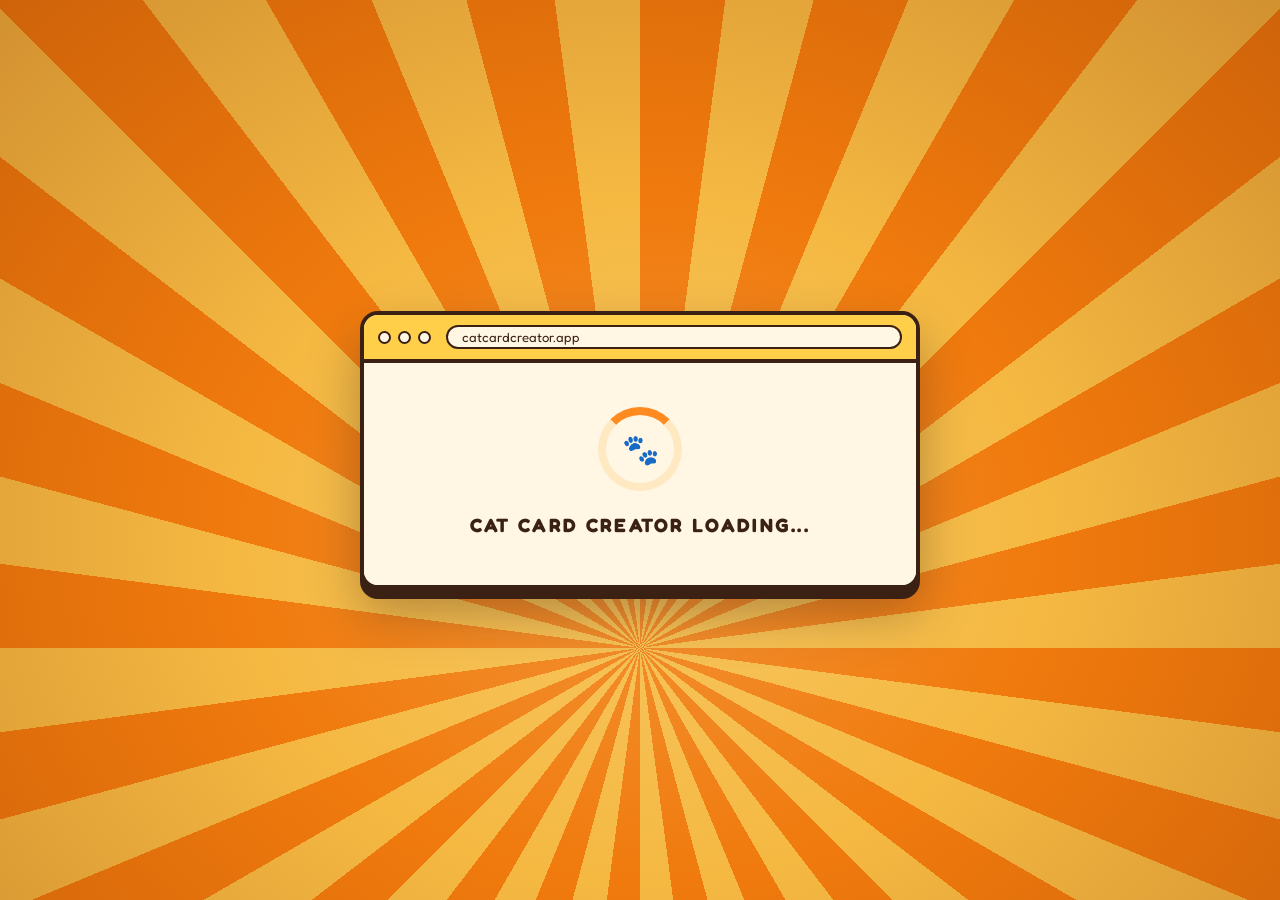
==== index.html @ cd263204 "Add files via upload" ====
<!DOCTYPE html>
<html lang="en">
<head>
<meta charset="utf-8">
<meta name="viewport" content="width=device-width, initial-scale=1, viewport-fit=cover">
<title>Free Cat Card Creator – Make Custom Greeting Cards Online</title>
<meta name="description" content="Create a cute custom greeting card online with cat-themed designs. Choose a card, write a heartfelt message with the smart writing helper, add a photo, and download your finished card." />
<meta name="keywords" content="cat card creator, free greeting card maker, custom greeting cards, online card maker, birthday card maker, thank you cards, friendship cards, printable greeting cards, personalized cards" />
<meta name="robots" content="index,follow,max-image-preview:large" />
<meta property="og:type" content="website" />
<meta property="og:title" content="Free Cat Card Creator – Make Custom Greeting Cards Online" />
<meta property="og:description" content="Design a cat-themed greeting card for birthdays, thank-yous, friendship, love, congratulations and more. Personalize your message and download your card." />
<meta name="twitter:card" content="summary" />
<script type="application/ld+json">{
  "@context":"https://schema.org",
  "@type":"WebApplication",
  "name":"Cat Card Creator",
  "applicationCategory":"DesignApplication",
  "operatingSystem":"Any",
  "description":"A browser-based greeting card maker for creating personalized cat-themed cards with custom messages, optional photos, lettering styles and downloadable designs.",
  "offers":{"@type":"Offer","price":"0","priceCurrency":"USD"},
  "featureList":["Cat-themed greeting card templates","Smart message suggestions","Personalized greeting messages","Optional photo upload","Custom lettering styles","Downloadable greeting cards"]
}</script>
<link rel="preconnect" href="https://fonts.googleapis.com">
<link rel="preconnect" href="https://fonts.gstatic.com" crossorigin>
<link href="https://fonts.googleapis.com/css2?family=Caveat:wght@500;700&family=Fredoka:wght@400;500;600;700&family=Playfair+Display:ital,wght@1,500;1,600&display=swap" rel="stylesheet">
<style>
:root{
  --ink:#3a2113; --ink-soft:#7a5438;
  --panel:#fff6e3; --panel-2:#ffe9c2; --edge:#3a2113;
  --accent:#ff8a1f; --accent-2:#ffcf4a; --good:#2f9e6b;
  --ray1:#f07a0d; --ray2:#f5b942;
  --shadow:rgba(58,33,19,.35);
  box-sizing:border-box;
  padding-top:env(safe-area-inset-top,0px);
  padding-bottom:env(safe-area-inset-bottom,0px);
}
@media (prefers-color-scheme: dark){
  :root:not([data-theme="light"]){
    --ink:#fff1dc; --ink-soft:#e8c9a0;
    --panel:#2d1b11; --panel-2:#3d2619; --edge:#ffcf4a;
    --ray1:#c4600a; --ray2:#d8962b; --shadow:rgba(0,0,0,.5);
  }
}
:root[data-theme="dark"]{
  --ink:#fff1dc; --ink-soft:#e8c9a0;
  --panel:#2d1b11; --panel-2:#3d2619; --edge:#ffcf4a;
  --ray1:#c4600a; --ray2:#d8962b; --shadow:rgba(0,0,0,.5);
}
html{scroll-padding-top:env(safe-area-inset-top,0px)}
*,*::before,*::after{box-sizing:border-box}
html,body{height:100%;margin:0}
body{
  background:var(--ray1); color:var(--ink);
  font-family:"Fredoka",system-ui,-apple-system,"Segoe UI",Roboto,sans-serif;
  overflow:hidden; -webkit-tap-highlight-color:transparent;
}
body::before{
  content:""; position:fixed; inset:0 0 auto; height:env(safe-area-inset-top,0px); z-index:30;
  background:var(--ray1);
}
button,input,textarea{font:inherit;color:inherit}
#app{position:relative;height:100%;overflow:hidden;isolation:isolate}

/* ---------- Sunburst backdrop ---------- */
.sun{
  position:absolute; z-index:-2; width:260vmax; height:260vmax; left:50%; top:72%;
  margin:-130vmax 0 0 -130vmax;
  background:repeating-conic-gradient(from 0deg at 50% 50%, var(--ray1) 0 7.5deg, var(--ray2) 7.5deg 15deg);
  animation:spin 140s linear infinite;
}
.vignette{
  position:absolute; inset:0; z-index:-1; pointer-events:none;
  background:radial-gradient(ellipse at 50% 60%, rgba(255,240,200,.22) 0%, rgba(255,240,200,0) 45%, rgba(120,40,0,.28) 100%);
}
@keyframes spin{to{transform:rotate(360deg)}}

/* ---------- Header + steps ---------- */
.top{
  position:absolute; z-index:10; left:0; right:0; top:0;
  display:flex; align-items:center; justify-content:space-between; gap:12px;
  padding:12px clamp(12px,3vw,32px);
  pointer-events:none; transition:opacity .4s, transform .4s;
}
.top.hide{opacity:0; transform:translateY(-12px)}
.brand{
  display:flex; align-items:center; gap:8px; font-weight:700; letter-spacing:.06em; text-transform:uppercase;
  font-size:clamp(.78rem,2.4vw,1rem); background:var(--panel); border:3px solid var(--edge);
  padding:6px 12px; border-radius:999px; box-shadow:0 4px 0 var(--edge);
}
.steps{display:flex; gap:6px; align-items:center; list-style:none; margin:0; padding:6px 10px;
  background:var(--panel); border:3px solid var(--edge); border-radius:999px; box-shadow:0 4px 0 var(--edge)}
.steps li{display:flex; align-items:center; gap:6px; font-size:.78rem; font-weight:600; color:var(--ink-soft)}
.steps li .dot{width:14px;height:14px;border-radius:50%;border:2.5px solid var(--edge);background:transparent;transition:.3s}
.steps li .lbl{display:none}
.steps li.done .dot{background:var(--good)}
.steps li.on{color:var(--ink)}
.steps li.on .dot{background:var(--accent);transform:scale(1.25)}
.steps li.on .lbl{display:inline}
@media (min-width:640px){ .steps li .lbl{display:inline} .steps{gap:14px;padding:6px 16px} }

/* SEO description remains available to assistive technology and search crawlers without affecting the full-screen editor layout. */
.sr-seo{position:absolute!important;width:1px;height:1px;padding:0;margin:-1px;overflow:hidden;clip:rect(0,0,0,0);white-space:normal;border:0}
/* ---------- Screens ---------- */
.screen{position:absolute; inset:0; display:none}
.screen.active{display:block; animation:screenIn .35s ease both}
@keyframes screenIn{from{opacity:0}to{opacity:1}}

/* ---------- Buttons ---------- */
.btn{
  appearance:none; cursor:pointer; border:3px solid var(--edge); border-radius:16px;
  background:var(--accent-2); color:#3a2113; font-weight:700; letter-spacing:.07em; text-transform:uppercase;
  font-size:clamp(.95rem,3.4vw,1.15rem); padding:.7em 1.5em; min-height:48px;
  box-shadow:0 6px 0 var(--edge); transition:transform .12s ease, box-shadow .12s ease, filter .2s;
  display:inline-flex; align-items:center; justify-content:center; gap:.5em; text-decoration:none;
}
.btn:hover{transform:translateY(-2px); box-shadow:0 8px 0 var(--edge); filter:brightness(1.05)}
.btn:active{transform:translateY(4px); box-shadow:0 2px 0 var(--edge)}
.btn:focus-visible,.tile:focus-visible,.chip:focus-visible,.link:focus-visible{outline:4px solid #1b78d8; outline-offset:3px}
.btn.primary{background:var(--accent)}
.btn.good{background:#7bd8a4}
.btn.ghost{background:var(--panel); color:var(--ink)}
.btn[disabled]{opacity:.55; cursor:not-allowed; transform:none; box-shadow:0 4px 0 var(--edge)}
.btn.big{font-size:clamp(1.05rem,4vw,1.4rem); padding:.75em 1.8em}
.link{background:none;border:0;cursor:pointer;text-decoration:underline;text-underline-offset:3px;font-weight:600;color:var(--ink-soft);padding:6px}
.sr{position:absolute;width:1px;height:1px;overflow:hidden;clip:rect(0 0 0 0);white-space:nowrap}

/* ---------- Screen 1: loading ---------- */
#s1{display:none; place-items:center; padding:20px}
#s1.active{display:grid}
.browser{
  width:min(560px,100%); background:var(--panel); border:4px solid var(--edge); border-radius:18px;
  box-shadow:0 10px 0 var(--edge), 0 24px 50px var(--shadow); overflow:hidden;
  animation:pop .6s cubic-bezier(.22,1.3,.36,1) both;
}
.browser .bar{display:flex; align-items:center; gap:7px; padding:10px 14px; background:var(--accent-2); border-bottom:4px solid var(--edge)}
.browser .bar i{width:13px;height:13px;border-radius:50%;border:2.5px solid var(--edge);background:var(--panel)}
.browser .bar .url{margin-left:8px; flex:1; background:var(--panel); border:2.5px solid var(--edge); border-radius:999px; padding:2px 14px; font-size:.82rem; color:#3a2113; white-space:nowrap; overflow:hidden; text-overflow:ellipsis}
.browser .viewport{padding:44px 20px 48px; display:grid; justify-items:center; gap:22px; background:var(--panel)}
.spinner{width:84px;height:84px;border-radius:50%;border:8px solid var(--panel-2);border-top-color:var(--accent);animation:spin .9s linear infinite;position:relative}
.spin-wrap{position:relative;width:84px;height:84px;display:grid;place-items:center}
.spin-wrap .spinner{position:absolute;inset:0}
.spin-wrap .paw{font-size:30px;animation:bob 1s ease-in-out infinite}
@keyframes bob{50%{transform:translateY(-4px)}}
.loadtxt{margin:0;font-weight:700;letter-spacing:.12em;text-align:center;font-size:clamp(.9rem,3.6vw,1.2rem)}
@keyframes pop{from{opacity:0;transform:scale(.88) translateY(20px)}to{opacity:1;transform:none}}

/* ---------- Cat (rises from the bottom on every screen) ---------- */
.cat-anchor{position:absolute; left:0; right:0; top:0; bottom:0; display:flex; justify-content:center; align-items:flex-end; pointer-events:none}
.cat{
  position:relative; aspect-ratio:540/824; height:min(92%, 148vw); flex:none;
  animation:slideUp 1s cubic-bezier(.2,1.25,.35,1) both; will-change:transform;
  filter:drop-shadow(0 14px 18px rgba(80,25,0,.35));
}
.cat-img{display:block;width:100%;height:100%;user-select:none;-webkit-user-drag:none}
@keyframes slideUp{
  0%{transform:translateY(108%)}
  58%{transform:translateY(-3.5%)}
  78%{transform:translateY(1.4%)}
  100%{transform:translateY(0)}
}
.board{position:absolute; left:0; top:0; transform-origin:0 0; pointer-events:none}
.face{
  width:400px; height:200px; display:grid; grid-template-columns:minmax(0,1fr); grid-template-rows:minmax(0,1fr); place-items:center; text-align:center; padding:12px 16px;
  color:#2b1d14; font-weight:700; font-size:30px; line-height:1.12; pointer-events:auto; overflow:hidden;
}
.face .q{display:block; animation:pop .5s .5s cubic-bezier(.22,1.3,.36,1) both}
.face .sub{display:block; font-size:19px; font-weight:500; margin-top:8px; color:#6a4a32}
.face .bbtn{
  pointer-events:auto; cursor:pointer; border:4px solid #3a2113; border-radius:18px; background:var(--accent); color:#3a2113;
  font-weight:700; font-size:34px; letter-spacing:.06em; padding:14px 30px; text-transform:uppercase;
  box-shadow:0 7px 0 #3a2113; transition:transform .12s, box-shadow .12s; animation:pulse 1.8s 1.2s ease-in-out infinite;
}
.face .bbtn:hover{transform:translateY(-2px)}
.face .bbtn:active{transform:translateY(5px); box-shadow:0 2px 0 #3a2113}
@keyframes pulse{50%{transform:scale(1.05)}}
.face .photo{max-width:100%; max-height:176px; border:7px solid #fff; border-bottom-width:20px; border-radius:4px; box-shadow:0 5px 12px rgba(0,0,0,.3); transform:rotate(-2deg); animation:pop .5s cubic-bezier(.22,1.3,.36,1) both; background:#fff}
.face .final{width:100%; height:100%; object-fit:contain; border-radius:4px; box-shadow:0 4px 12px rgba(0,0,0,.35); cursor:zoom-in; animation:pop .6s .35s cubic-bezier(.22,1.3,.36,1) both}

/* dock (button bar that sits over the lower part of the cat) */
.dock{
  position:absolute; left:0; right:0; bottom:calc(14px + env(safe-area-inset-bottom,0px)); z-index:5;
  display:flex; flex-direction:column; align-items:center; gap:10px; padding:0 14px;
  animation:dockIn .6s .55s cubic-bezier(.22,1.2,.36,1) both;
}
.dock .row{display:flex; flex-wrap:wrap; gap:12px; justify-content:center}
.dock .hint{background:var(--panel); border:3px solid var(--edge); border-radius:999px; padding:4px 14px; font-weight:500; font-size:.9rem; box-shadow:0 3px 0 var(--edge); margin:0}
@keyframes dockIn{from{opacity:0; transform:translateY(40px)}to{opacity:1; transform:none}}

/* ---------- Panels (gallery / message) ---------- */
.layout{
  position:absolute; inset:0; display:grid; gap:clamp(8px,2vw,28px);
  grid-template-columns:minmax(0,1fr) minmax(0,min(38vw,460px)); grid-template-rows:minmax(0,1fr);
  padding:clamp(64px,9vh,84px) clamp(12px,3vw,40px) 0;
}
.panel{
  align-self:start; max-height:100%; overflow:auto; min-height:0;
  background:var(--panel); border:4px solid var(--edge); border-radius:22px; box-shadow:0 8px 0 var(--edge), 0 20px 40px var(--shadow);
  padding:clamp(14px,2.4vw,26px); margin-bottom:clamp(14px,3vh,34px);
  animation:panelIn .6s cubic-bezier(.22,1.2,.36,1) both;
}
@keyframes panelIn{from{opacity:0; transform:translateY(24px) scale(.98)}to{opacity:1; transform:none}}
.panel h2{margin:0 0 4px; font-size:clamp(1.2rem,3.6vw,1.8rem); letter-spacing:.05em; text-transform:uppercase}
.panel p.lead{margin:0 0 14px; color:var(--ink-soft)}
.cat-col{position:relative; min-height:0; overflow:hidden}
.cat-col .cat{height:min(96%, 140%)}

.tabs{display:flex; gap:8px; margin:0 0 14px; flex-wrap:wrap}
.chip{
  appearance:none; cursor:pointer; border:3px solid var(--edge); background:var(--panel); border-radius:999px;
  padding:5px 14px; font-weight:600; font-size:.95rem; transition:.15s; color:var(--ink)
}
.chip:hover{background:var(--panel-2)}
.chip[aria-pressed="true"],.chip[aria-checked="true"]{background:var(--accent-2); color:#3a2113; box-shadow:0 3px 0 var(--edge)}
.grid{display:grid; grid-template-columns:repeat(auto-fill,minmax(clamp(112px,18vw,170px),1fr)); gap:14px; align-items:start}
.tile{
  position:relative; appearance:none; cursor:pointer; border:3px solid var(--edge); border-radius:14px; background:#fff8ec;
  height:auto; min-height:96px; max-height:280px; aspect-ratio:var(--tile-ratio, 1.55); padding:8px; display:grid; place-items:center; overflow:visible;
  transition:transform .18s cubic-bezier(.22,1.4,.36,1), box-shadow .18s; box-shadow:0 4px 0 var(--edge);
  animation:tileIn .45s backwards;
}
.tile img{display:block; width:100%; height:100%; max-width:100%; max-height:100%; object-fit:contain; pointer-events:none; border-radius:4px; min-height:0}
.tile:hover{transform:translateY(-4px) rotate(-1deg); box-shadow:0 8px 0 var(--edge)}
.tile:active,.tile.picked{transform:scale(.95); box-shadow:0 1px 0 var(--edge)}
.tile .num{position:absolute; left:6px; top:6px; background:var(--accent-2); color:#3a2113; border:2px solid var(--edge); border-radius:999px; font-size:.7rem; font-weight:700; padding:0 7px}
@keyframes tileIn{from{opacity:0; transform:translateY(10px) scale(.96)}to{opacity:1; transform:none}}
@media (max-width:520px){.grid{grid-template-columns:repeat(2,minmax(0,1fr));gap:12px}.tile{max-height:250px;padding:6px}.tile .num{z-index:2}}


.msg-grid{display:grid; grid-template-columns:minmax(0,1fr) minmax(0,1fr); gap:clamp(12px,2vw,24px); align-items:start}
.preview{display:grid; gap:6px; justify-items:center; background:var(--panel-2); border:3px dashed var(--edge); border-radius:16px; padding:12px; min-width:0}
.preview canvas{max-width:100%; max-height:min(52svh,520px); width:auto; height:auto; border-radius:6px; box-shadow:0 6px 16px var(--shadow); background:#fff8ec}
.form label.title{display:block; font-weight:700; letter-spacing:.08em; text-transform:uppercase; margin-bottom:8px; font-size:1.05rem}
textarea{
  width:100%; min-height:clamp(110px,22svh,190px); resize:vertical; border:3px solid var(--edge); border-radius:14px; padding:12px 14px;
  background:#fffdf7; color:#3a2113; font-size:1.1rem; line-height:1.35; outline:none; transition:box-shadow .15s;
}
textarea:focus{box-shadow:0 0 0 4px var(--accent-2)}
textarea.shake{animation:shake .4s}
@keyframes shake{20%,60%{transform:translateX(-7px)}40%,80%{transform:translateX(7px)}}
.form .meta{display:flex; justify-content:space-between; align-items:center; margin:6px 2px 12px; color:var(--ink-soft); font-size:.88rem}
.fonts{display:flex; gap:8px; flex-wrap:wrap; margin-bottom:16px}
.fonts .chip{font-size:1rem}
.form .actions{display:flex; gap:10px; flex-wrap:wrap; align-items:center}

@media (max-width:860px){
  .layout{grid-template-columns:minmax(0,1fr); grid-template-rows:minmax(0,1fr) auto; padding-top:62px}
  .cat-col{height:clamp(120px,24svh,210px)}
  .cat-col .cat-anchor{align-items:flex-start; inset:0}
  .cat-col .cat{height:auto; width:min(62vw,300px)}
  .panel{margin-bottom:6px; align-self:stretch}
  .msg-grid{grid-template-columns:minmax(0,1fr)}
  .preview canvas{max-height:22svh}
  textarea{min-height:84px}
  .form .actions{position:sticky; bottom:-2px; background:var(--panel); padding:8px 0 2px; z-index:2}
  .panel h2{font-size:1.2rem}
}

/* ---------- Screen 6: generating ---------- */
#s6{display:none; place-items:center; padding:70px 16px 24px}
#s6.active{display:grid}
.work{display:grid; justify-items:center; gap:16px; width:min(520px,100%); max-height:100%}
.fire-frame{
  width:100%; max-height:min(60svh,560px); aspect-ratio:854/1000; border:5px solid var(--edge); border-radius:24px; overflow:hidden; background:#1c1d22;
  box-shadow:0 10px 0 var(--edge), 0 24px 50px var(--shadow); position:relative;
}
.fire-frame img{width:100%;height:100%;object-fit:cover;display:block; animation:slideUp 1.1s cubic-bezier(.2,1.25,.35,1) both, flick 1.2s 1.2s ease-in-out infinite}
.fire-frame::after{content:""; position:absolute; inset:0; pointer-events:none; background:radial-gradient(ellipse at 70% 30%, rgba(255,140,0,.28), transparent 60%); mix-blend-mode:screen; animation:glow 1.1s ease-in-out infinite alternate}
@keyframes flick{50%{filter:brightness(1.08) saturate(1.1)}}
@keyframes glow{from{opacity:.4}to{opacity:1}}
.fire-frame{animation:none}
.working{background:var(--panel); border:4px solid var(--edge); border-radius:18px; padding:12px 18px; box-shadow:0 6px 0 var(--edge); text-align:center; width:100%}
.working b{display:block; letter-spacing:.06em; font-size:clamp(1rem,4vw,1.25rem)}
.working .bar{height:14px; border:3px solid var(--edge); border-radius:999px; margin-top:10px; overflow:hidden; background:var(--panel-2)}
.working .bar i{display:block; height:100%; width:0; background:repeating-linear-gradient(45deg,var(--accent) 0 10px,var(--accent-2) 10px 20px)}

/* ---------- Lightbox, toast, confetti ---------- */
#lightbox{position:fixed; inset:0; z-index:50; display:none; place-items:center; background:rgba(30,12,0,.82); padding:20px; cursor:zoom-out}
#lightbox.open{display:grid; animation:screenIn .25s both}
#lightbox img{max-width:min(94vw,1100px); max-height:86svh; border-radius:8px; box-shadow:0 20px 60px rgba(0,0,0,.6); background:#fff8ec}
#lightbox .x{position:absolute; top:calc(14px + env(safe-area-inset-top,0px)); right:16px}
#toast{
  position:fixed; left:50%; bottom:calc(88px + env(safe-area-inset-bottom,0px)); transform:translate(-50%,20px); z-index:60; opacity:0; pointer-events:none;
  background:var(--panel); border:3px solid var(--edge); border-radius:14px; padding:10px 16px; font-weight:600; box-shadow:0 5px 0 var(--edge); transition:.3s; max-width:90vw; text-align:center
}
#toast.show{opacity:1; transform:translate(-50%,0)}
.confetti{position:fixed; top:-20px; width:10px; height:16px; z-index:40; pointer-events:none; border-radius:2px; animation:fall linear forwards}
@keyframes fall{to{transform:translate3d(var(--dx),110vh,0) rotate(var(--rot)); opacity:.9}}

@media (prefers-reduced-motion: reduce){
  .sun{animation:none}
  .cat,.dock,.panel,.tile,.fire-frame img,.face .q,.face .bbtn,.face .final,.face .photo{animation-duration:.01s!important; animation-delay:0s!important; animation-iteration-count:1!important}
  .confetti{display:none}
}
</style>
</head>
<body>
<noscript><main style="max-width:850px;margin:24px auto;padding:24px;font-family:Arial,sans-serif;line-height:1.6;color:#382416;background:#fff8ec;border-radius:16px"><h1>Free Cat Card Creator – Make Custom Greeting Cards Online</h1><p>Create personalized cat-themed greeting cards for birthdays, thank-you notes, friendship, love, anniversaries, congratulations, apologies, get-well wishes and everyday surprises. Choose a design, write your message, optionally add a photo, and download your finished card.</p><h2>How to use the Cat Card Creator</h2><ol><li>Choose a wide or tall card design.</li><li>Write your own message or use the smart writing helper for ideas.</li><li>Choose a lettering style and optionally add a photo.</li><li>Preview your design and download the finished card.</li></ol><p>This browser-based greeting card maker is useful for sharing digital greetings, printing a personal card, or making a thoughtful message for friends and family.</p><p>Please enable JavaScript to use the card editor.</p></main></noscript>
<div id="app">
  <div class="sun" aria-hidden="true"></div><div class="vignette" aria-hidden="true"></div>

  <header class="top hide" id="top">
    <div class="brand"><span aria-hidden="true">🐾</span> Cat Card Creator</div>
    <ol class="steps" id="steps" aria-label="Progress">
      <li><span class="dot"></span><span class="lbl">Card</span></li>
      <li><span class="dot"></span><span class="lbl">Message</span></li>
      <li><span class="dot"></span><span class="lbl">Photo</span></li>
      <li><span class="dot"></span><span class="lbl">Create</span></li>
      <li><span class="dot"></span><span class="lbl">Done</span></li>
    </ol>
  </header>

  <div class="sr-seo" aria-label="About Cat Card Creator"><h1>Free Cat Card Creator: Personalized Cat-Themed Greeting Cards</h1><p>Make custom greeting cards online for birthdays, thank-you notes, friendship, love, anniversaries, congratulations, get-well wishes, apologies and just-because moments. Choose wide or tall card designs, personalize the message with smart writing suggestions, select a lettering style, optionally add a photo, preview your card and download it.</p><h2>What can you use this card maker for?</h2><p>Create digital greetings for friends and family, printable keepsake cards, cute birthday wishes, thoughtful thank-you cards, romantic notes, celebration cards and personalized messages for special occasions.</p></div>
  <!-- 1 · loading -->
  <section class="screen" id="s1" aria-live="polite">
    <div class="browser">
      <div class="bar"><i></i><i></i><i></i><span class="url">catcardcreator.app</span></div>
      <div class="viewport">
        <div class="spin-wrap"><div class="spinner"></div><span class="paw" aria-hidden="true">🐾</span></div>
        <p class="loadtxt">CAT CARD CREATOR LOADING...</p>
      </div>
    </div>
  </section>

  <!-- 2 · start -->
  <section class="screen" id="s2">
    <div class="cat-anchor"><div class="cat" data-cat>
      <img class="cat-img" alt="An orange cat holding up a blank sign" draggable="false">
      <div class="board"><div class="face"><button class="bbtn" id="btnSelect" type="button">Select Card</button></div></div>
    </div></div>
  </section>

  <!-- 3 · gallery -->
  <section class="screen" id="s3">
    <div class="layout">
      <div class="panel">
        <h2>Pick your card</h2>
        <p class="lead">Tap any design to choose it.</p>
        <div class="tabs" role="group" aria-label="Filter cards">
          <button class="chip" type="button" data-f="all" aria-pressed="true">All</button>
          <button class="chip" type="button" data-f="wide" aria-pressed="false">Wide</button>
          <button class="chip" type="button" data-f="tall" aria-pressed="false">Tall</button>
        </div>
        <div class="grid" id="grid"></div>
      </div>
      <div class="cat-col"><div class="cat-anchor"><div class="cat" data-cat>
        <img class="cat-img" alt="" draggable="false">
        <div class="board"><div class="face"><span class="q">Pick one!</span></div></div>
      </div></div></div>
    </div>
  </section>

  <!-- 4 · message -->
  <section class="screen" id="s4">
    <div class="layout">
      <div class="panel">
        <div class="msg-grid">
          <div class="preview">
            <canvas id="prev" width="10" height="10" aria-label="Card preview"></canvas>
            <button class="link" id="changeCard" type="button">← Change card</button>
          </div>
          <div class="form">
            <label class="title" for="msg">WRITE YOUR MESSAGE</label>
            <textarea id="msg" maxlength="280" placeholder="Dear friend, thank you for being purr-fect…"></textarea>
            <div class="meta"><span id="hintMsg">Your card updates as you type.</span><span id="count">0/280</span></div>
            <div class="fonts" role="radiogroup" aria-label="Lettering style">
              <button class="chip" type="button" role="radio" data-font="hand" aria-checked="true">Handwritten</button>
              <button class="chip" type="button" role="radio" data-font="serif" aria-checked="false">Elegant</button>
              <button class="chip" type="button" role="radio" data-font="fun" aria-checked="false">Playful</button>
            </div>
            <div class="actions"><button class="btn primary" id="toPhoto" type="button">Enter</button></div>
          </div>
        </div>
      </div>
      <div class="cat-col"><div class="cat-anchor"><div class="cat" data-cat>
        <img class="cat-img" alt="" draggable="false">
        <div class="board"><div class="face"><span class="q">Say something sweet!</span></div></div>
      </div></div></div>
    </div>
  </section>

  <!-- 5 · memorable image -->
  <section class="screen" id="s5">
    <div class="cat-anchor"><div class="cat" data-cat>
      <img class="cat-img" alt="An orange cat holding up a sign" draggable="false">
      <div class="board"><div class="face" id="face5"></div></div>
    </div></div>
    <div class="dock"><p class="hint" id="hint5" hidden></p><div class="row" id="dock5"></div></div>
  </section>

  <!-- 6 · generating -->
  <section class="screen" id="s6">
    <div class="work">
      <div class="fire-frame"><img id="fireImg" alt="A cool cat with sunglasses typing at a computer while flames roar behind the screen"></div>
      <div class="working" role="status"><b id="workTxt">Finalizing Cat Card Design...</b><div class="bar"><i id="workBar"></i></div></div>
    </div>
  </section>

  <!-- 7 · final -->
  <section class="screen" id="s7">
    <div class="cat-anchor"><div class="cat" data-cat>
      <img class="cat-img" alt="An orange cat holding up your finished card" draggable="false">
      <div class="board"><div class="face" id="face7"></div></div>
    </div></div>
    <div class="dock"><p class="hint">Tap the card to see it bigger</p><div class="row">
      <button class="btn primary big" id="btnDownload" type="button">Download Card</button>
      <button class="btn ghost big" id="btnAgain" type="button">Create Another Card</button>
    </div></div>
  </section>
</div>

<div id="lightbox" role="dialog" aria-label="Card preview" aria-modal="true"><button class="btn x" type="button">Close</button><img alt="Your finished card"></div>
<div id="toast" role="status"></div>

<script>
const ASSETS={"cat": "[data-uri]", "fire": "[data-uri]"};
const TEMPLATES=[{"w":692,"h":418,"safe":[0.354,0.208,0.333,0.479],"ink":"#3b2a2a","mime":"image/webp","alpha":true,"data":"UklGRmyJAABXRUJQVlA4WAoAAAAQAAAAswIAoQEAQUxQSCVcAAABFAVt2zAJf9j7QxARE2DOqVOWdUSqOwB2SJW+agVUoqIWNgGDQA9RBcfkFYFks+jqgWaWDGeiPe+hkPSNDzsfpeHjDC5oAVdUIvGGjiIctDO/xA22jBkqtWyArEqDhlKLKbhMdBs2/[base64]//3H/4XDWAEiQwENps5OHAMft9DwhJKoipABpWExB6ej3zBv2hCWgIGv+8h4G9GSlS6dU1NjXtCQ2NTc5WWxh+O76eJoWNe4FV4miENf4SQPS0jHgJeadY1NTc3rdOB17rK1nNHrVL84fcpzlU+9bSMTEgX48KOEklSnFuQm4h/v2+F09qqlvea1+lUEgqsp1KsH1z+9eqH3wehrK/TKLOTZKUFYkzQm0JSrjK3vNIqS5ItwDyem2Jp/W1rpUZCoVk+XLr615c/ePh9SS7d59Aqn06nC61yQtCvq9q9Wa2vLJTkVGcTHj+rMvS0pLDn9nCp9ei51jIae8gF5aaS4hx5IrW4pCAJE/BAoUteeVZCy5OpbFsu6esj8K4WOKuHESx7xWlt9aEmFfGQu0apSpOlZUpow66f5wr4FyZy60qlhFguxsVKpTjz85NUt4F3LRTh4LxR6w2hQa+mwbd4bN2+ZeTD7Zoch5J6VFlXpi6vqVMK+BcmlzUUUqRyg5IklY6cwsOr1NJ6/nzoXVTiE0lUksbW4RwIDc52aJ/Q3+Mhd039UpLUnTysV8jUQl6pyYI9BZSk8nClNH7prvzSy/d8v2ur/m9SApeVl+abDg5P+pjQ4BvvBnvEoHveQy0U7CkgSUNvrymeAldqQSFe1fZZx4qs5TXK0sP3fO8dqtZK6fQEQlZ7sqvFPR38DhoCE91WGoMnD8HQd8kuocClXlhQd3zVX12xSq/amPn1mpp1ze81l6WQRJohfX5+19jkjbuhJ/IYb1cToRTbvrUS7OEX+m91qOMFB9Hi+s8GKswVJY6DC6+eVRZ6tU4DMnmJ8oz8WhcTDAS/Yxl8/UbqEULVFOPfjBEwjxFGEBgP7oIYAgPfOvXxOQ6lwKDYe9W1xaguCG3o17Peq9RADDi4JN/e6boDlrCB322XYJhk7RvLqZiOw1Lp1DS//ACeLE/GYwjcGzBQUJZF2E3srgnn9iyZfr/Cpxhi6F0YdKW3doxMMlzP74KTHWBWtaWEjuGzhGp/L8C8EMrXX1dRGDs1oLS+TIrHCKBMgyGA0WVCwqPSjZ6p4SpphrW/2WcfGtWotcrQu+Dzxt4zzvKKddapJwGpZ4sqhm9M6nrv/r27PCVe9fq+wgxWlkFCffSzU1YaiwlASezuqUETRQq5AnzF0CaTvkHzfPrZ6w8rPLl+8NcPrClkHIbj0FJv4Ds+AzNoCu2HWv5GLN+YUHd87Z/osefJ1epcYxrOehJduPf3Y3nxJBEXRwC++mgGcNAz7tAbC/YUCAdKR0683uljhqxZUt3dJ5V+RF8g/I1YgkyWx76Uzwpk45jNjI9J7O77Ae/IsfLH54vTEjCW3CChbv/7tKvOrFclJan0utxELIppGfP1Tt+DydAbhQM4V0AZBhj/[base64]/r88UwVtFEEoD+4X6O2bAAO1KUEoz9HVHbIsK7jqx9B+SuDvWiCF2MVuX+zayNKzZ3LoSmozZgIm1tS4mdK9iJkc67SaTvXNkcnoSnDhSaV7tyHTgzujoncDtsxtMejWnBBOWvGp3WQo1Y2ls1BdqCNBdCYeZQ2DQNP+piw/3HGBiTfWh98o1ZhmBS1kRa0ZJeDKVGLMZ8TFRXudk8DvohXtw0B36paETp8OaMl/7zrDX7/eDy7970NluTSEx9ql8959/7TDNWBob/4U69EZoV4IDik/22irS7v9dq+UxyVNPSVLLu1nyfEZJ8WRY4Clmv8UPn/p+hvEH4a/AjHeXp0q1jrO3g8hX8oG0No2zj8p+fdU10L1NQUQ4UKZBBrqVUvm7C6gZgO89NkhMrH3p3HFrinix6kfWjT0THO8yPzl2/9bzEoqHGD4/aQBg3h7P3Xs9wPJNvCMdVvY0CJ6y/tLdu8O1eRKSQ40BFilIOQzHRSpHDgnOZehWKgIc5Dir1gR4TgA40W8FpOYAoEaRaWbDtm6Xl/1pfHKzjordhEa1aavHz+c3hbKDGzchI/Si3+Ng/zhSc8A58lHLL6o04jiMWICoMcBptT4imLiwBNkTymVKManumAxChCOKLtlVIplHiNNhrQkLFoC5BMw0m4K+hcc4+KW2j4ZsKXicWOM4g6IpBJrVNa+TxOr1tKW933OH308MdunxcFww0I+T4ixcEqba/s+/uPSOdj6dqTSl4TCBvd3Zt19FzDDD0Dz8UUVFVe16OUEZ+30I4YhU73tDr3jCUK54FKcyjBlyo0xmlBGamGbWpIzPAEvMNHV+3qElH4mTVKCbff/NktqOMR+Udub5ws/+lVg+rrs8BZF6xoj4vPZbzPRIXXH1q5WqRAxkntf3jPu+7dWRM6ojSL1cmaYs/vFLq3LFpBRO5vvdjhSCLtm9aU3J7u3PKtNy83PTlTlicU6uONPENLMkZeJ9liBVP31z+KJNgoEDaBx+xtJZjJiRpCtGptpHmO8EHwITPQ6jWkLCL2hr94T/jmfIdaVdS0J45mFvAJDLCLafRNBfBCPp3OWVh05sM278+VZjasLCLFMXjE7x9pSniKSGKoPu1Za9m0wOW9YP1qsoMteWXWiSObAkZeIPuchbVTBJtfPKdTDFJDbkAIpNs+xHIBcvo0qMzQBC0X7aGxQIOHfT32FDcBe4tLzHG/Az96f/aKRgel4Qvu0hFDqcVuYIiIXDFuSuqnu15eR7pbLcZWq5xlj9WpOHQU/R9Ro6WZZMq4rXFhcWKCW5m1fxxccTOXbA5oAkZUQbDtiU+2qv7ZyYGgZTAr4yfBfjZrHEHCWklwRJGmgPnJ+BpCuhbLkUbgY3jLSKDyCOpfAjtcaDJBpSKSrV4fbDXEsIhU6SamneKscFwk9gGJlh21yyvFCnpglSkm16x+m6cR0VSQl4h9/RxhNxeLxipWGVOitpYUldLsmPVo8nZSQCqh18XCwsRl9G5qm9bcQ32Qluq0hmQ/DZpmjLX+AZm9+oNqppHME51I3c6dOTXJd/IejFrV/5v5uBgQ1xnEJibHjloPe0w2RynPbCKQESuvaXNdhrTl3cnSkS4FeAERDpj+fk0KL4+fEUGa/+6ZvuqfsBNpGU4PRIbZ5ERCtkWbnPrKp5an5hwzKS164wcEEnIYBxc13SV3uI0Q5DcPuCDeKfBaXbG20rsOTSo07n0dJkDMU5+AYMbIAtyM4WE1h4OmAxgpRYe4Sb54s41koo8tHM//[base64]/HiI5PwDpbojgLMQIaAtNKjnU2z8wMOj5hguRgtC1h1zXXX+69PlHBzQhKKTTEjBNTDMCEFMPgxscoLqFzjk9AtLOE9+MvKPPTFMa61wgCy/0ClJ38pCaiDIWoooztxlXNY2haSgEMJKW0yKpvtKgNKbhqGwOkVNbaeTIHBKqpmZNgmmQmTFAOSOcv9p77jbnMc0MrVr65r4fzDf2+9B093jPeo0YE2AxjuNERt2Hl8bvTfnuB3km4Zn7/qkxl/NIlWph4R6d3JCG6zcLo9DjryImLihNxzGCDG+g6Jxs1iwDhlMrnN/+x9aCAkfJzh43QO0LvoJQHzqpI6OLhWh9CHUN7i0saSifcwWFY3FiTdWe6iJ7e8daRWgEy+asllLKpvMXDmhI1gNKf/7PtsfNwgMfNLH3Og+WO797k+XEQXUqlLhjzbiJMAGoxIkysVhprvuj67LX5+dPYvmPMw2WpWqTvLC+gN+IKmxYJkpBbl3gb5OzVxFPL9NLRRK1rrBQry8s4DvoLNtqFARrXiG1aGCsp3xRrt1YMwxp+xB8BSap3K+nooq4HeL0CkD/ZCgHEITSrlppRiKleefSddeQe2LsNxWpBCybM9FtlUgsJ2/+ZX0KzgJAWUHXyk3wzAyvCgT5XD+O23aUpEKJO/aMm1aMhX1nTs6x5YqSswwv1+7pHuCYZTnpbrtPbNtak//UYjmda88heW1Jl9QppWXdcBbhvqt6omQuiRHUQo3RoK88dHL//g8/bGncw29obD689wW9FE1YErlb7duHh3dXyGiVeccodPQIv4LS7w+tiJp0P56yPnRGw7cWCIsNp12zSuuUqbbh6cB9JpR4nfjNaikOyeYw4x1akbSi5/OTFppFaofUO7/1vP270CYROfgGLNkp/8xFJwGyCkoi7DuzXPlSsVT+rK5Iv9aysq7/Co9bR/Cb/[base64]/3tKPI9tqmjTvU8SQpsbRfaLdIpLYRXyAyX0M44rONx0e8AdalnkFnu4XGwoNFy2UkQct/[base64]/rXixbm2pyry93fOfbCsDE2caGsvkmfKSrWs3qeIJPCF9UXoCX84cMGK5lFG0KlaJSJDq5rOtz5eWLRaRhFDHK0XnLq96/7NPrlyC+foI+Za+20GhgQW5RRlPn9+hUqRlLMAESTlBTAkI8xUzdUFHCstigyUuTnlq73X/dL85v9V59FM/yvzFfNI+ynCgE6aGHZo19aP3Acr2G8/Q0OCA83hLiHGAcdUuzdt7PZxlzt0R+j11+RnyRCx8TFOGzCDLKNaXP2e37dxhc5RVNjacRc/o4O0zP3oy87GULKVFLwN/XjzNVGBKw/mhhUWKvV8EUE4Uk0S+vEYlwmKUmO57lkUKczoOs+iHOaAsfFSK9ej59vUQ8RWjV5/+Gjp6bFSEcVYb9Bt/VJNDCHAfsnX07lcRENqBi/kKW5CTnyOEPBsuSq04M+n9vMewpMF9/R9sRNV/3PwHJ8VqsnPFEssQg5IaGMbnDemUBJSs4zzwuU7/4/hvHn3BYE7Dw8foJwL2cZlqZ/fxbY6q2ipFamamY4RBptcaMuMl2nV1y+RiaJ8Y75HSkUMtrr+GgN+9UbNq3dsvaGPQS4wu2V2ppQmoRCqSAprrwxr0agk1D8cxJCMEMbnwYH1EJ89Rt/VtMtRsaFxKCoEf+/purw5iXANoB2bEhmI6cJl9l12GC4MVHp84W79DU3B80h8MD9/l6zdLigYZHlfeIAPhc6MEAt/[base64]/FZlJLl1iGfCxXC4G7WWWY5dbVUQMmu4qoWFdCKFtB92TPiaswTfp7u+q31ulRaX+cFKihXhYZ2RALtCU8fw5Q2J4iidY2FyD4JYQh6fYRxjk9oCIbxmM5mdMmvDL7yX1fVMB7wcr8/OLusJnyQiG2MCBzE5UD37Pi6vaPjRK0hIwgZDjMBNq8O7VwcbGvZZygxn+cQPjHfkZK0sc+8PlqMTEubmyksbmy362f3etNrO6rVoaF3PUsMCioBhtAUpXgKi1AJyn3mtfDAOdLSRO0orFebZONt1K1i56+JQhIdeeS2HhsSeU/2YiACW942iYm4sZKhLByN52J3zvsWnDe4HhItMgE7jxzo72zhYPIwRZF/wRoh1qlpTVl0qIsJ54spyNd4iE2MSD/skzdetLSyyajW4/[base64]/x4S+usWMx7V1Uf/C1HaqEXAeMzsF4cDHhUlgbKQwQfwJbMjzehPxkqPYY3guJ3K0vNZ4ZvRsIMRcGAzHxCcsvhquPg1C1fu5yorxDgBUMJg+/9nKLPh6WdAj8raPmSc1re4xhoh1wsezxjORMdM8ocu4PdfqKVQW5NBkXM9Rm4mmGdGlJXS4hPJv4d0i+3csE2A+6mdzp6YttJSmFzS/k0TiUTOJSPI7RVqARB2XMSzK13AjAeZoqGk9U17Ll0IJMOCyDZGHb69by/aGvHBMHFk4DEpSKHx603fJNDUO8QyxHj/+vWwt+2LJOQkFJlPvul1SSwoPb5WGSnenCUhmJL+Q8/PzXX8/L0m6qLVFLgKJULjbJyroSGpEgm3l+qBncKak///HuCoXx9MfHAGWEMnzIxflAqNsBDg9lgFa944ZTFP6rDXJSvrOfnaQf8A4fUBE8oeDNtWmFJ7zBGApBb5cmbLEaDOQpAt4eK40hW0Lp700ybVOTSgR9D2bQHE9p9nK9hzPth9O651csJOalbPSwApSeMSsK11Y1vFGmeSYd5yKbAmvg+Zm+6870hq09ZZnSp/vvjXdbaZx+/mIvIhnGlqVhuSGYk03OqSB8xzxtSSYV9Vf87P+S+/w1ExA5DnWafYSJdU/[base64]/FFN+3gsXe/3bDWpxKx5Lg6t1qq2YFaRYfgxfsyQmYSTqILxwvd2AuE67lF68qO0am3Tvg0qvVVl2H3h+nUeaJzQv2ht2kIZnVJ26BALY6wEISgXycc6WKPdbX/pF5t2NV1mANPhmv3D7XnxkCUfbW3WFBJS0sYLWzt9QZeAJqZYSPNZWew7RcoNg5EgotNH/3OMAjO0MkkE/YRhAiCZl7AMs903jSkZiSJjP1yQg67jteKVchHntRlPyi0o2dbcvO6/SqSK1MLjE3XT6oqXlJKUoraNRQChHiHPs/CYLF2aIyaw2D1jj3a35+XXV6ms/VN+r3tw6PLkSJ3ZYDA5esbGetZrkpEsCY9Lz/GlaVxyt8ygWQrfuBGSNqJsBEaCpE6PPtuwu4EOwPBmRAR6rcBDMYPFGnsukM+BCswpPLR33briQs5rMy6z796y7jlDVrZca3yGW/JVLgG1XJGpcvzrqkKeI1xmr693KOULMDIANkEQilG+4t1X3ix5asVB990A+KMH7ngGBwbABQsSHVzE81QO3Ni/ZmOIXM0BRQpDGs6qS4nUnzsPVBqB4ugLzumA1+wDWhEWtgyT7gud372ptKFQUVE/Cgomm6ds3P/[base64]/8VJMaqSwmSzu3ME2HgAz647ckOeM0cOaAiw1cCVU5pvW35Bl96QUnFmwengBYysUJVLBdR8fNDQzwFVA3Iadj4p4V5G0+D9HP4p+03noEuh4k/Z6yKTln33rrILalVj5U+BqyAC6D7j50v8NSaG5g4/dLLo37hzjwWXUrTTgB657eu2jxJgnnw3ujWEUcEt8uU07woXLGarFirJ+OBGbRolUmSqmGft6dKnWPKUdAiNp5sU/WeahP0BeyAs0owrXzuwQFeQ7/Teb7FaK7vqNeTIUqHdPXHhBV2N3NnFFLKze/xu4OfCgmIHmWIxRfi3PG6Ou3FWz0MixAErxfbUdPWohVh4Yg56YrmZwaKtA5l5vaB21NXWjepFDJ1oXE9C0/2oOu6CzrwoWJ+BNRfws0QOz39v+99O/bZlYsdmx3P2Z8r35/KjoBoktG9YsCAnKtAKTd/OQFB+L9QKjIOKUxgu9aXn/H6Jt0hbDLCkcNu1qhnbJj/LiG1dSeaX2uz0lBfINW/Pnypo0qnlhvqmrs/vvXtvXtTEO/d/cB9Bhr8wRlVwHPtpufPA8frX6vdttm04oVVpr3dBnXDDbwiigFOC0YCS0XQ212WjEPlhbGokCWXhCQdOXlwmb1YCHkzAtTWcr9gMXEAiFjSPHFZfOa2lmptqsqxak1pVWtv/wAsTIDoF51ZRWfe0SFnV8Pbu6urDfIl+m1lT6ghSUJKQhgxHOIkmmnFV9DFwi5ERkbSkUJA5TIiiR0Mx7mIylwXTY/UmTgllrhNHNA60R7aECimJillTZFBlgLWQ0Jbg64vrt3235+xywckAf0fPQ3lRo3CuMZUmhUvyq1dpy/[base64]/UV9SVLhM+YQskQx9VMJjmU9aGqqLNpy+fv2OPyhwUuSyy1lbXLUj/[base64]/[base64]/CO6xgo4P9AH8hlC4/FnRx+t+LHDq2h7AfZhuZWu6V28wpZBi0iaYjR4XYg7KUTZzYYVXSKoerHzfWlPwAU58SolkwjcsOQRUPF04qVKprACanQ27T/6DSagRIX9ieWzVftd4Yw+yhAVYYeeKh0TJ97w/zf7TSPBaf6qyzLJHKz7FGJ0WaUq4qty63FSqncrK3Y23BmIhDmUve/b8vONKvLmg78j7aX5BQWRhqEFn3OjM2iNANC1XzYKpOJSbCNwGnDY5wpCdxoMaUY+u4hhxEkF9Bn+iqmf7QWpeowH20GmOKMJIIua6qVi5JkTxh/UltSoMxQqzMrwkN+BCZOb91Su0KmLt3d8lLtv9UsxlmfMWDWJgJNf+FvXavLC8QU2EYwlLioDMbifSennN87+cXwfQJ529oz2b+KPg2dPfhxDpmkVksVm/eV0nEYkaQsLNns0BjKM0Uwkpn/ZqfX5q2prFAbbWvLy36x7/k0/BG0IgKxYtZiw+4911arJZ2grcIsCgJucmhtCWzmcIT4qhwqEgSVrFyyd6c9LCAezFCV6XFK1XyoTKbUaZLiHsHTjHJpTq6yuqaQJmnADBngi1n7zZYsieIpwzKLXr1q1dZNFTIcrY5AVM+u2pyDzFoFn/fMRq0Y1jwnjMSKGbJ1WZRa58Yfw0VWLeHB22c3deS+YQG2lekife8njZnzVRuUJHSJxgkyWV9XZ1xIwphmfvjojavtKxZnqYqfykgSP/G44glZAhYDRo+QuetzSXjWLkFY6GetkMQJ9VHMUHECQCmKUuscIRj8lF1LeMALGRwRFmBRJM43939Wv1i09PUKGkOSwniSas2u0lSZSbOG/ZrFopu8IlWqt1fZS5RiAsNwuAiIqF2sZoplmbWJjIB0UiAfJQgbDS4qt7O+8tYSDvFUBgX43Rsep1Uvuf5+PC9eWb9ZzkKBjovPa3rXKpeJORQYs+kmp6gn1299cas61lj/Ahm+ANt9YAng0wxCzabgoOILAlyxg5CeINHEB6d0IDzMDEFvt1XzQvvNaYA/V6rSWLTiY4mqqkPvlqUQfPLgQd/VvWq5fPVb261bipOAgF+0VyxJg2V/pvAGPkR0xsd2BhCpPxKA8RDRE1Sedv9fX30tlB/[base64]/9ZnpBAkl+XweyVJsSCFkoFGXRuiaxFALMVZlGtbprUJkKPz9Z+xKs8AHiOYYcAgSgjxhIIiW5OUapksAUNmjNmyREnpL178weIUMzvO6v7/2iWP/0GdbbuHmewya/OsA/eQPPsjhOrQX89tyYgFlDiIVrAGLFUIKM9YLIZ5eM0vMnnA+jykdz6nQQI0WzNDxfPnSdTKZJzNWAoCwxca16+QcigLDH4z0Pi0XKN5vGiQYTwtnZ37LzPennJIUINQvnG4WpWIxQDDyYVT7IhbdvpYMnXH8kQ4TqRudFXGya/NXHJwEc67IDPWrs3c5vwm6PfUqmnl7lo5zpEixWm9bQUtrWAjAPk928o3bt5Tmmpw+h7cvTEZKv7iAVKtCYgZCzZvXloW5YaTC6dYEOYBZ+FYeRHFaYlC2ArDDD5w22FFMBcH/zF6okIqtY0woJyHnVmqV17gVoNAyF98RSnJ2zbqZ6F+lC97/uSfd2flhfj3gwEwh1RrguWdAKF66vNTq6V4FO9M2FkS5uFnQ/lWqIyyxT9qGBjvVmZvPiCH6iMDGAI32raZJLBNdfc/f2WxlI/l8YTqzX1qecVuN8NixUK1xdbzgTUlq/F6gN0iMxaqBkwDYCZ+E7UPDFR/D57MgHY6mPOWZVGnUZ4oVtlOhz1pXt55vICvC+DFf/NMT7N2CSSkF7j5i0yRsrZEivMooy6FNjQOfBNELnrvW4rWvPNi3mLr6dtBjlQoghtGjxk4oRKtRqXokjD4cjuzKxAyHJHxo91uRhDcsECcE7zp2+ca294tzXSAUeBa/WKCLtlVyvXAHzfkKmiZZddf0UIH3qp+bt0vqkoMez6bYjEIiKWsWBakLEqZis5RUvFmJYl8wsys4Po1cbHC2Mn7rOP62SERZPim95ebyiryfuzxQ1qu80hK2/SuRcqOI8PTi1dtVMpXOT5iYPhb5zajbsuPVLKyo390ewMcVzg29Bbbd4nOPSo3PyvBZ+DI9fUbWYw3Yn9LerI07LeIhBEs1mFcYFMgiOZZdmRnPmM5PhlEjoskwNxQQqMKRefhOJ4gL2oooOWlgwCgEs3UkhS9ZTFFq42gkAh2yUM2MgJ60Y/aib5an4zjFHiL4LMIAyXHW9KEEPBpQTOjgEMJ0PXOqBsU0An02PnGTpbJf/has4dhOS6eySvfV6tSLtWt3bXOUJCblpGIiwoalotExgEGpdfNF8sBmy5GwIXxsBWgQbKSa6N8gkue3ayi0xIBJmamZjnekiAEcU24awDqteoAvd0bfXnTa/XHh4G+0P7O1alZUMnP6HFh1moy1T9QOuob32pvbX/zhdINuZRIvbWEhoqNZLGgDi2yW1Q0xC4uNY+V8MU6idJFPylVGdNEIIkwY7Msp7tjkUBcDFI9cAEKnq0mjTzf1lhterrsX2SPPtnwnwwL8t61o2ZPWQolzllaUGh4rn6dYe2uUrnaWLU1F1W/xV4NDIyERywFwhGQkAB0U476CUavqlsuT8ChJMJMzrJwQyJYZkG2KY7aGqDFzd+ObZJTtFqTMv8x45qsf64IMaayp1eutOfFUyKRiIqXG+WZFS/+rPrt/1H32jIKtVOUrbotOA0ZB8EqM/GYSALJAHHe5qN1Ulsi5XyLiuPANMl53UbykYJsMx6QxSoKRmm8osKsyNJs3GzdwHVo+/0+UB0dzWKFJHQmPZn85Kr//jPn8KGDhYiliiymhFMEquKJ3YisIhZt+hyp62id/ERJ8kYgNEuDn/6xNUbBcdyj8AS5sSv8SfPyd96wOQvS4vab320yGy273t79Wm3j6T+hOm+4bAbrqt9rdzS/rKOlJT+rG/r6So8OsQgUNdm+UKoyQiqeONU7cGnTR2nJ0TvhQiDI/6uvvOOnNYpMRTa7sNKM6o1uf9jqFf7+y7smc6BKIjyTXvfgwJDn5n/e8EAWV/JVbP+Fa/jz3m0KefVG+9A0OOABoIrWChpNBQecodMsDPUOrAmVFBKLbrtooMutcv3e2w69fFAbmX/g9HFmCUUJaRJTvy9sHc/Acl8AIdowDJXZEAiEI0Ya+D9TY8N9h0toetXP6j6a8myUxrFD4f66HSNT/qAgCaC9WmX2Aix67U9SIwgE5fqWPY/dvtjqGjvFSzzH73Y8RuBQIbn89a0BGc9Cl563XBScCTzNTf0ddqOaxqmCvbs+nvLUpOLsoD89AqVDhYDxTutGh4KI6gmMQFCtu3bKlQ2MnUIQatw7gXbMu5grYG1PD0pODTXyXQc0iAwcsxshW83mxWv+rRmwkltpihUM/[base64]/NClqCRq1mkxjGklrbZ2hF37o5A03qTucmxYkOvLIE8ITLt2twAa7ZJytpid9qLYkuDfLZzeWlStVq7a++kJe0ZtXpv1B+PoGETNgEATzidTsgcQIZfMF54d1GVE7qas0KJPxOFISejF8tduulZCsBe5hVuZT94CA19VV/hhFpRvScGTJ9EXbZoF6qPB+1NdeLyrSbdpu31xbd9xzN4jeqSFbVBDj17OsQ4xg4gaYWKU3RG9lOTG67N1mU1YiBnubocGyiIKsvgOJKgwhCZx5QgrHWC/7gYnTtVYZgTj5A+bMLSyKGuCDO3n97bpXLPbaHe8PeSaZIIv+Nii/hLDm/HjzR2EDq8X7RFSbSEOq3zj08g41VDgLSSNKI9HCw4ySPPJ5zIg9Iz0B2jFautYabVE6js2j4qVq/ZkwR1YW3hU/df2p5eSQh/VPDyqUmwg4yiCYv3TvKxcZgUQRY4HFy2rrvpMvwiUSYyRIP/AE3Y8fHJOuMnMaAX8bpGYS4rQEgobWOR8N6hztpvk7XwDCHKcScoijDGInK3i9/i+MIMLvaiImWBYuLWs797Y2HtJMm5hBA1RYmBSyVrerN76BMkVCaNZ5DyjA32DWSEgcJ6TWdufgQ19KxFkRlszHuxGOMoidrPDg4U/9ApTi02GhsVhRe+zjv33BAMwBpqRaqKZ9GDAxG0dUHQ/1toRqf9+As71coaDBa+nq7nFoXZQ8/J8eRjjKIHYy/Zmr4dva4B/dlk/jscNU65YWYMG9TlfZ+tsWFfEIXBqo4Q6e5f42cE5Wr5bKDLLQXCqqFXd2AsG7KEcZxE6m7xPADH8/IDPHkMpRqnSVh062NDa2dA+d0pHwCMPw334fD05yJCeLJ6SJaYWiYjby5CaaAhCOlBGc7MwTsRVbGgOqJAJq0FJQUGj61/2FJLwYiR2Nh3AkonudjJdqzBt6Zi9Ptl2hIBDDFOMCRanGCjc9sFlvP1/fWIAUlG/MjsZOIeaozQfJhgX2zlaeHLtCId48yAhUlCpUbd2kZ18poeNihd58smCPIABs/IZrYs316IGNa2LDAs9GgHNX8TBQCzLLBhlBmMnGYaHtjLpfvamE638R20CNbUtIz+BmDAt4YeOaWLDAsx24+MreZcD8RyHJb9+hBSUlqtbWqR+3tjariBgByGJjzt1FMoM8nw/PI6ttQ7Mg+Ev967p/tvzGO+3Uz1/22u6PEc5UIRS+xcWR8xflmRw9fzuvI2Ondbatt9vyRHqiVEBBh2hpGH63xLixcXQMSKgfOPSpXzh9MKRYpTdv7BqZHGcRVmfROlvm83oFGQc0nczmIPiPq+fsa63bRobtEhLyx4NAVLxp54r5GmDQwiTDAFm2WAesNaH5+6l/WYjHScBoVvfwuetM1v1X+k3UOJoM5ODdG+N/fDpt/TBk0II/lgBUIxN/GFK7kKumKjIzEO6x2d1j8nj5c698fAHeFw74Lx/oPmVZ2+NlYf0lYguEYyGVwaDXyHWlsgQglD7LG3z9P1xibDupg/eF1C5Xue7fNhwfD0C3+vtTF2LHJjBpjcPORrZafyBuyZOVFsqAhUezPnAa4iUldbmiQ6684UmkjWf7mk31bgbWceS+cjSGjEjdhWmuRAh37WqwhHRpHrDwaFYHiPZxqMbkCGeyWiT/0Shstd7pGntDKY3DohJcbNgSIaw1GQPMvQSoDCEZv8gOLDya5UHgRotZSlEiav6ZP0aggPyORwWkF0nkySSt1huA3704aBe2DU/dDzCsiRASYRNLhOoNJpWiqtNne6O7ni7oUmi+cWHY2jDkCMNxUMWp/vNNhxe0oVFHwd7XcF0f7uSsahWeZlLlA0fabNwIc97M5gauJCcwh92S4RuivI6xqbGPmqlDUyXgvhWrjNV7quBXbPaTUxJI/[base64]/tfxKzdh0gXUhsUAqTRSe+STv/S22UwGY9WhU8f+nUd1MecOZrynN237uM9EgayWeP/1xItpy5HeC6Ght7v99K93WTeE0L9zE8CM2NPyW0/qSEys1BTMHFyQd6+j0WxrO3++7aXaVzZmpdV4/[base64]/MHJxFIySxKF/yr3/7LiPgSrm8sDPRCvnObvxV9BXoEwD345fmaXvFIsp7ZtYUGQ0t94yUt936+zes95gslgCQR5ajYjodxQ9oW49b8/dNKewU2PpcXEsjt6ibeD9Vs0TNXMawDU/j9TAjt4ijthIki8GZd+lD0Dd75Wyfvh2b/TLAGMUVLWqJALMUHHiY+XdY7eiv3gSQc2WSQLE58WOU59figHFk6DmIaWR7Dvu/r98dmp91PPxslgaNEcyBCb/Z9+x1VEu38NRLYBEUuDaarVmEFFeMAlLtQDmSuaZsY4CrSOHiPIKi6DVApgzWe/[base64]/ZmZ+2B9LFgUj7NooDdkaA7+qrCk7LesZMWSmhAL5JzHGzsqlQvYRkmqfW+qKG8SkIplz3U8fNc7XlQQLIujvD2EMByLmppXxJ+mqNZagwRnEfWNcqs9WMxGmfOY/OPTIbj2/L8/oCGj/Qlb9TtHwk7mg2vPf/cScH1cjpLGY3Xvp97z+4FHQTJqm6K60cAIdcecxlTLrHvgKGCcrjx3WF2kQ/Z0LKtsKeO5s9GslxGY3zEXA6T2wH71LqKlaEWW+tJIFluLpMbN6+XFOBixNeA7A0bS6ULvE6gVTn8XaOuOmW2zwnitJUnJNRq9wpke77ns0h3AganDl0h1NZO7Indp5Rkh50EsVq2z/Rgy9gunH3nMxeyubqV906UErZ+7Pd7AHA1wasrPCCVKG+w1PZBJ1XMxQFYjCZ4sX7hoTVf/0OW7cxsPbrolACyzMTxfVt501T+3A2CwHCgtInV9XXb2T52TgXQKmFhTuetZGq65ezIFUtPSapXicVBFY1NpNiaxDZ0zUFDJpYNVKj2NULd/DmgnsPse517mo6uyz8pR+JBgKGPZnMs0WitVThk+hC38QhykP1dJftMYgjrU3goux+DNwbCfR1mjsEhw9tbXmxPFCrM3Ezhc15A5zxGsvZRTJm3OaDGVO8G5G9xwMBCM7qIdSMPAHAwEbl/3Tt9qi27wQT4pmVuRpDzb2HWh3UJH8Yyx75bHDVoybU6F8ubI0nC2GQm5cS9rPbLR/lrzZf/cCuWNmhfV1ifh6ZYSjXRhdsWf5052GQsqgYMlpCeRcZCqhbkfINZKPKfCpMNHx4UQZsg5HKHJJNo43NZ/fSi1QlstLswSMqTO3Df4cygWplw0zcGI/WNiyHPJcyamJ11//JYeBx0lJmDPJc+ZkDGOX5VxMfbx394PzgHJS6ZJEflK9+ZRN/9vTkElCI6jcZkYasEf5K/5MzM3oqV5CLzUx0O5puXY/sv+OY1zROgT62DhN1vZyJPYLo3zMy8lKfRiDPaJ9dKuE6R8nPP13IZwRD246SzYJ9Zdt4BAhWDiyhem5zpE0c9aC/vECoenjZErz6HwjjEBcG3f5zx4dJmCORSNH4k0wTx27rpdpEvMV2F45MY8twGjDDTbrF/A/R88vPBEtoHHCN1Ds81a6jaLT37IN6ARlwbb7EWwM72Y4CzSlNXjuUlgsFN1I8eapjP7R0lEErUeinwLH+LImVmgKav79HgZDFc8WQGaADhCtpjbCuMsAmmlN1uHc3bkMB8s3xFO5KwMOG5pY8NM1hFP6TNCqawzOMyAUMckzfYSKM3S/LY3TTCSRWrbr167HYiU9s1RMtRhBMniAKrOkVnOCyQf0fESbgeBYITIgOq+a7H6wQFCYszqeB280SQsd+R+Zsg0BCWr4SR1HKrGAd3IpCwcLMKFk7iS1WiSOgJV42QbumDHymhKYYQULUVCu5VUSMxJGIEmqZea+CPQyQ+4/jPXU3TlJ2R5OwAeNeB1Wt0qRlCwg6SjjxAy23TenedtyogOhRQ3+C+/8/vbrdvSIdBW44m6inT9m4dEJAM3+AZrXr/eOK/VOt/1LV3XR6KvYk6xnDL29hq4ITh5vOYDb3BGeJFjt4s5Qb9/OhbsCpPYL/XxAL97U3m/T3Cf1PjmpnvozS9wYO6iigpyNDZ4d4pQHfmqHwZWM+6YwZXFAwyPdg2bdA/y5VdgMVZQJySawrx5wWEcjyqCsp9tAAoVYgsE71z+9G4QborSogGG2zGEzg7Ix0omFn/o8sEJq4NfxiIhCYwtQt/[base64]/mPa0dB6BW4snVoziQdiJePrb11hDqVoIilcOIhDw8mnjfg6GXDhp/W2fvtToukDwtrOh3AHuBRNjoOHPkBGPgv8jyDczHbdudZq1MSM6+wh1x61+w3xd7+2ROpM61TTAwJtU/NjtZwu9FPbfiAdDLpS0hqLrQYfYJzB57vWzwNzQB4BtJx4KNikCm12VgxaY7NuWqW4+z5IlihEl530LGgt///kD2niCMvRPgxnf4NYTiMPdxvl7n4o1SiXQasNp2SceuI2GvAPjqjOpJRTs9qzZgzYHNL+W0yjqKUYAEv9eaBN063qugIigmDyxdXA6hG97gPhzVRh+GwLTDdKjQJCt5WE77CZT9Z4qjXgWZcmK370hS/WUOMZEGiJl+tO3Tj2JNvV57s433FP3fSM15X23PKN3fBDr+MxVHoenA/cHXdcvHVARs6UVQf89pzkLzq7HEBWMGF09MsbGIYQlZhrfcbqutC/Le6tt00/dXwHW8ZmrPI52E+P9wL1eHclZ4GTEdKJp8ICaDmXXY0v0JeLyhk8+ZuUCw4gklbG6oVSSrMrLrblw0kpjMyhuYSjXb5YEgZvt2000ThAYz8aWpGySx6EWDQdybJ5IqkjGcUm+rRVYtzqD4hamNDxcMxGzGT2xBqZQxZYod4SbzI+PfWqEav/5NosUn0ljq0zZQmYJm+C5pxgOJCc8ZmzMg/EAvflQxt6P1qcI++Q+/A2plWcvO9KluOIfrUnMhP0FaGKYv1yY7mm2BBNYpK3pzw6jhx8C3Oz3q4hYFydDcbS1+wq71gcpfQPsyc8ZX8O5ZfTwQ5C6Xm+fnsKxmRFJJ2X28peXuIXKMrEK8JE54fZECU+igzQMhL1mVgWD5vnx+V1f/sGYIqdFUECyUTFqFanv+4pLqAzGvoHTPenzTSLRcYRmYuHdcUO4gkyzqRm/Z4tJV7L7w4PF5Q3VRfaOC2gjqcQcgEMygX0qxL7BlD8I6wiF+HXiMDLdmCEi4XZ/FhZmVdzmwTvuswdf31Xz4609V12g7ldIY9TQrC2KGDOgt9dI6cXyFztfpFSiWKwB9YPTAj5yYWF25XiEoO/q4d1bt7/v8kJtoQ81+g8SzCYsci+xYubUYTWhH8tfqIN1N9r3OH7c6QQ+AdZA0ZPBihYWEsZkAekWMZjjjy9CLRvCLjADBweVODs3xxgb6HJouEvp0S2wv/C4r7s9kz7QVBZrUkXJ6QkYK1pYUAOec2H0ZNrIYUTjFRxURq12w/pcWcwYFTTqqPARvUG/[base64]/GpqvUAt55fQ9BUwoJkJngBw9ODdgdVbKwZvxuewrUKorTAwZyFqlzXDpqcfQWzpiKmRG5G/9o4wt6cVgjX79pEcTWwLs6O+JgvUdbJhjYYeKcPjb4G4O3+7bIoUIh+M8fy1/[base64]/ullfsxiIGBKmwoCL29iyJTROb9RkWu7GxOcinARMYLF6ZKjYYvLMBTqloKKbzYHVNNXuDqLlk8QvXwFEnAFmSW9QFQ7I7f+XKDlKCtJ7v1pMDFkQa+2MtjlFoqEjmbXurrVcuZ2f+Gh5ZbFJiv7fiy30TNQxUAFpy+9Lw0V56WWiqSSxtf6jjVV8O77/tZjdLM+7htZMptXyhonBgF74y8a1Ksy1TtwomlIiYqaChzNJ+sgmzDMTf9BAH87k0ruyYDkx2ax97//L/w3sVcdeZVZfvmKjn5aaUilpCxdKOhfMthhRYmFycCAD0MiJ/B7Hv/0CASIS3LKivYmKk8o5VWKuJpxpwl+m0lE5mpLR1mkVt132XLQjybGbFJE9PFuSKdWgBbIKMfr3pL17NlswwcuhjXG5ddMcCCwHhnPhWHYyrSnOQCiXJFBcCSWXURNDNsN4/+4NGk9thUiRg3r3lySaSX1/Xc7NWXNl2xHfQeLzTPDtGsXq3QmNJwbjNTksuGtv76878cUBU2VYQEru9ZYnq4wgpItTwoUv84C3ZIL5tUx4Vfr9eINXTgIDcN5psfrtAC/w2u6g7HXiIQCO5P9tpAE0zZhWPLih+tUKL2y6xJiuPDZ55egFAf/QSu/ZvdRGP+xoUaAev2Tl4Kp22OMOL44hEo+nFoTIPjF7PKyRdOLLYI1jcVPCa3FIoxbgdaN9EI9Pw4NNMyuMzo0dHqNXPYWaR+6rnqDDDhfGdiASgScoEtgjMlg8sRwqMYqgVPv1zsWJeGc2Y9L32+ikAgGWacM1Ojlhkw6jrou9JU/i8gZun4TJIKIGFOzt+AiUhsm8pf2dWJGCcp5W13/bROKhBOaCfj8oar/kjU7/v3znyKm53toDc8PEwrHXYklLw9vo0ll52aCESmXqlU7vqK9ECs5qYUWnPiqZ+USuL46W3GU9ae/[base64]/zeka66tVlL6q8InSnDFQWirpxQJIGwdFcGTsUcwWl3fYU8C4T+amTCtQYFMaasnFQkLpG563N5WDEFcSX8qiIzP4IsktAIkxhprq6cUoDI2VzC57hFTATQFb87cicYuaWwRWFlEGSyGdmwgWHnynG4GNRgG8eqbR5/5GJmPFTZibiW5Lcj1PXghuMncpLxKvKmiuDD4AUvrK78iIlcDHhAVBa0DYL+ycDw0mRl4SmwOrj7vgaezhaIWYGJswcu+yMZNxMMIhlFra5nQsMgz+d1UJTa6gWKiku5+74GBoe5EGtQekYqDvy7b/CzWHz+aY7q0XM2rl27a2eA6a57XzaoQ0efHo++r4ERIGyhIj/C65hf3TWZexH4xUE7rybeZgYteZDxnSRBAtG8h53y9Hj1fY1Ib18TJIn+HW9ueMWbPK+2tWc+2vpuLzCWDA1W/IeUYs05g+Cdg3A88zEQihWNGz7N5ozr+0V8Eh3MxXqn92+HVQRLjHi3gaPWHJOse3ctF25Y0XCtIRDIlerTvFgNirpMEPgQ90G52Zyjvguwow0wpFOIBI6IcVL96i5jEruOREXjNRf/dLkjN17dLuzFanDVuOQNV6YmIf/8cyyG+noDe+R7Bo6IcbF6bV0uwSHR073Uurt+fcYBqSXjGf82Y7QGqL51rjrQ/Epw5PiDABwA9mWyhyUDMDSey6yhsMEcY/GFu/PJR6JEGW3g6z9sUYgITENcDqNIB4BvmAFR5xuTtzqfWarLTURDfVwqBdqw2e/qvMwaYpbagSgpZHTsJDDx71vWZIjTxTm79GQg4QurjlrpmIGsmf/y/s62CmPTr6AoKEICygGUOgD9c9DcEy9jW8IDuMXP8IhX0YEG4ZlcJoY6BhRfPR0M00AWv6fm8VSrgEYHsAUjXp4qRb3vYEkSxqEQexr6OD8rlorjr1F1RA986oAkioRDNdKydEYGV5E1BI5D3RqAWRE2/tGXXzoNmuJ6ojNvvkRrE7qK/cyfTInxIqk2L4XgMtcc+rjhq6esNMbTybIA8aEdzo/eBzgS9UlQIx12lw65Gk4WnN3HIFt1/HZLn3+0/4QiF3aW1nQ6Bz0TEGpX6Cr2B6ecZXlQHw5gtaOT5eO0VQ1lUpxnlC988aJzuuB4Uv9oEc1s3tdbSj3d+1udCNT8KaKxXsGA/1r9Yhw6QfDMRQtskUMoAhyF7PcH+WHIumqeNRdtdU8CDiqcoBbm1fzum6BQ6ZmR9zYePLW/sbG5ha3BlVg+jm/8+QtRN7hqN+lzsNQbEdaA6Xu9pZik+nwrPIo4rJfqtzxxpVGBR7Sly/5P2z3TwZnuHAiTEyB6zviRuU/XFDxR5Pz2HkQni6MWrXz7RkAwZrGVdR9/XGc2vXj2XV7qgjAcC8OuPWFKD8jj6XnvmfHpsRNXfWOxZcZWKqLBJgEtjmCsV5AZP/taZ2tpMsZZ/plbfEO+oW2Hhr0BtgSKBTt4u/Z0HKnZ4fHzQAXDNnCuKXqnbwDQyUBw43d57gaF2rrU0PV3z86VBea39oXvUx7etr7KkO3lS8pDyW8QeMg1N0apEQ3qi0iu20pbw3Ac06tpPKLrqB/0nihaBsVUsGAueNCI3x29Rq7RpK0cYrhRwZNMEK3ZNBToHqABdoXZEO2BAy7fHY/zHZNWgMaF42/rK5s4AkmrdXm6q256qvI61pilF2Fw8Xc5ldPFgpgtX2XOoLDIro1I4EaLOYUFA1b/7OM/xvquJP2Tpch5BJ2VxVUoBeOqK4YyelDhlcvmkzBS1zkVFBI/N3rnAei/APZUIa1CVofd7wNAwxsqnh8Hkt+i3Js/8LOaH6wxSVGikcrfFbx7+U+/abBqJRRaum4EF0oWvOs+qEUwYN4A8+fn1h0TptYYbBEdBmEbd9af9QZZT/Sxjrz5sE8zWBirMbG2zj0dwtkKTAcR1gvkOp02mZi8ftvntkswNrwkN0DTGDXuCEmPGHxV4MaBtasdxoU40kEyIjflE/T7HzyYRjFgjp4Jn3tDVr4D9OggIV5BNe0mCAKLAz3i5HaAI0KOLZJ5OMx4gIZaElh2ExIYE/ZXCYzNnBfIcVprO9LReHZyokNNsJEsuUnQNPqP038X0xHTDwSC35ytfOppqwyHa9HJnfKBr36RQM99ECKQTTIB2CU/[base64]/ex4DN4gkCnOPwBQT6Klpynmr/+XfM+h0o8D/hg/47IUQ1EqfXR9qsUnxmDTqm4CbDZ3MYLjPIDOoW2+MZde8fXW/UZDlGmEhh1HVDgeOt14Hm++TurwLTIzt2eoS5TkK1MOePDxj+siM/Na/WxcAV6TGXrdEs2+wcGe7WiVCnjyA4DK/[base64]/LlTjV1OZ4ctT67Ro42phuDLcVqtNzm6P/ugNBknqJTqS9NB6MRArt/HBi7fDQLkDMsp7b/ctMv+3sgdKPrgyJlr3UVOeh1Oq422tt4ReH/TqKM4/yZYpBHhAlO3LrZVgpBY5Sr//6VGW1HRVh4j7vDbmXLvP9G5NnsNq3wcG+qXGTBKAT8cEv2Z0Lk5cXr1Qoml42K3jmQXN2CGyvON9rYW7XyJWg9jeNnNKCdUza3lmRo9MKURn8fZaHVoJDK3vV+XQeCEvOHKNEunGmGGVj2hte6/4b/j6WfrGybMkHXJE3m1Ll9EicRiSSWHzx+xAVIGO9mUq0SmqA1Eu+py5C2kCK63KWt0SzLXgAphhSHQ/dFFMAweqqipNS9a0ng9wEUjPnjOC8zBpwgCY3P+DCKEKqK1lVtzCbSh6wFiFY5zF5VSHMezIfXIZfvWpRDz+FdNFtl8ea5YLBPTpUedA04oswETGVKXHvf6XFuLl+YjfcUCnMQiXJTX8eWl9RGkegDP2HJutFUrHlVh5zTSHL8zJdKIEE3LUO9+4RMDwLnz1a1/[base64]/5Ua7WRnsw0VVzfBxUFYNH1JHDGFyWY57Utn925sBl3wRU2ZMwLddHPyD8+MSFA4BGsxni03hwr9dkdt5z15ibD9QN+h5Aoj/TfzJRcQQlibAgv8Ig/rN5HRuU7ytqmlkmwpKOEePC2lqeATqyAa/AsAehP200P1vTibjSBTXko86sV0tTyj748tt7oeF2X93xL/9SnVnWYGfvwUiBsfaitb/5qt9E8YjudDhovUiMtUDhigrn2LUvwgzLGAzH2GWcwj+nHsFljuYzLoD6+LorP6/9b33F5jO9ez5mGPeOkg09X/2lSiLOzhZHXE2/MByDXdbJjmEpRHc8ITJqBJNKpyfwqC46ZEioCIsjqIUak9losh/rv/jpP4KoIR/xJAF6pgzs8JG+A6aK1haNKFkuZX1D0HvaplFUfNhnk3Bww4IYv+YRedzJcqnmrY4W111BSApkwZs/[base64]/73349v2H+iodycJ8HjCAKfFyGe4YhlmigCX59e3ZltT1KGTalKjEUKsPQnlL/yj/s4jKDkLzUUWTfnEPCVXm9pdbonmQcPYO8TcNdDh4tv0ge5NAf6VByL49HkxTAmmIWVhpuh8NRnR9WEEF0wYKbKcIE7Wk65XG2obgeugIG9AxN5saVEzNSWLovKkBdEfV5f+srP1fEEFjkQvPvp6PgI72KrcFqlekJlrET08eNJCtW281/d8933wxXiCqNMH4R0C7k0B6pbFue5xKUAhkelj2Dc8Yn3l4czK8AmYcjfsOUyy6TEvH8y9o6f15HYAuW6w+fPRZyfRskZ25fDojJkOdVQ31v1yjqDSoxFDASuv73z9KV6Oc6XEfXQm+pFz+yqV5HIoSZWVYMs1NVubhwYJtI2c3Bo4jQcsfGOni/7TPFYGLyuq8N4vN54mMKtzGRBHS+eIf4zwGWOplO9kQLsyFyVzV6XSbpdJMYlT9e//5YqUlzLEPRPX/1Fcd2+kmSM17tSrB94DoH4RlaLMQ7X/FU3lKHJblZ54ItsVo6zpK4h6i3wZ5IADx7oCZThYDeetmA4M2cFbvlonJSoCuG4k/IW1L+566AyH61kl7LO9/XUzCbX2Hm0j1rU5SsW4ryIroaq1nNHLClP2ZQi9AkOLpD1z+ROdhPK5otfXdCTfPtW43vhyCIiTIv32ZXDIPaqvrQ8K5YgDjQ4kN4Tc5apkBC/9BFAipLZ2yZz2hFOUAYs+ZlhojELLcKklkDqwHgwt1gOfdi63/bfaAL06DT2/p/Bk+5FgE5jtJ+vQRYizb7XlUR4ojBQf3UamQnxr8LyxBeCueo5+2qMb0Dq5iCKfp/ilcTkJBpb+gkezIuHHMrNvb1OD7r55/MGNY2zX2bxdFM6juyJR6YUyu0LmNxV+y/B5ZsRz56Ob5zcOG59w9onbr6nQMI+UuqvpKbSwsz/TRjXtvKyNJxnp/zrPvBWy79aFdxMD/iigkU4sichPUAiQIuDY0Q8CK+r8WFQeBYpYLkMIL7g+L4CeQv+GPX+us44BJmxziKzVYbzE7X+8uPNBo26SIYyPfAbRVxpQJb2P7pu3WzDpuhyc8bfuXchhjriyFX3BtG4vcvVFl0SxsNzAuu7v7rVXZ4iojPYepgp++II9bsOECewd/S2vWEiIw/ewWUIiCLyLm9B+yNMWIDF7S1JQjsNGgdr4sUrwye2rMlI5tej0LCIDTZzNJY5K6/[base64]/iHrln1mwDA2MSW//0rrftq5MgHHzSnPyhmG6AZgnqdfal67tvXtwMdVUEDBfGUVCocwkfaoZ8nzOPvXS+or3/+1wXQp48wDx1S7OK4OTDR3QXBavvqliFGS9d/Qt39wMTZvSQ05Va1+0zcTztrGbp2Y8f1cvYuKc4f05PcgLWLIWgcb68Bre+6uYTfmzCLH7IeeQ55VDelvBLsdF2s/7jXj0puKHfjAvpqoP8yBdjkRF+bBj+vX7uGBLMEW4SRgh1HXJDiyssBP3MBN9GRMonIPrCga72e39GEZsSzNUtRSIyMOOIGGm60f12yCbBBJ0J3hkd6auWoEu5kcG/ecYFPzyIvrQLkuXNW4UomiU3AGJm4X9Cme8XwzFhIDg9ss2+TcXyy3Ejg4X+uAbExkWEuLvDOGAWp8bTrDjdDfEBHAu3NI4/Ciz5Db+2C6wkOwzH0KVfvv/+rbKZPBWg2UpvtUbHi2ZJjFNjVm7NiWwgsoCmAoiE9EVPhmcxdTDgc9VqxTiOcbTzLLzP7/[base64]/05YcFhw0/9FSYQ5F3O80RPhZS76WWweY+mlh36/YVjyGbhfYD21ZkLXfWvN3mYiHq1Y4alFz+0M2+xUyVXn5745iakIjEQ5N7HtZ4NWjEPRhz1irJdTbYypGNUBfgBgTqzV7N4Cei4VhH0ivRtPI50LLZ4hVEf+uyzoaOf3g8ynIGwE5x2N71ms1h4OP/Ecuj9+lJ1isLMwh0X7Jebh8+bsZhb1XAQOfYRbbU5eJohQ/3G0d27tl6c9o6c2H/ZD70dxQYfNGarLAVijEe3xD5UKiVxiPQQ2o8IUg6v4yByoamUM2AdJSYp1RlLygbGTtsLyod8fh/6dsZVq00iuYrNhTtzNdQNa79fSQ9+4wkGsz5rCt0Xj1RVPbFrQSJwkeH3H9lT5xv6xv86eOLty36WhnXkPCFwqaX1d62W798sn994gqv5i/YQxEWxBWgfpeRZls48deuFXXZzxRADsTYg3pXh83zoQwW7KM85cj2FwwYxGdKlE3nSNzC6ZEfZqizzAANFlbaVxvh1HNzvBVSw//gr8adYDYdvYoc+NFB8ZRXwJPnjMtAxgYLeszvqgCvguffxWaFaVOysclAISjBYfBOrPBxGf4/EyXnJ6pfc9/[base64]/7iVKWyDceh/jYszHDzwDn+llqMI6Y/qEqlTlP5yiXFaggt3ALUbbnLOqF0Qwla5aEI8bfwhJluY6GpqZKY3glF2IEHDats6oXuwFjNrWNJWBfpABGiHMK1zW39oQV5W54UoaYmBU9NYyG/Xvd6lmksVuZeeE2V1N18iZonYjwRS1nVwtXAc+6V62WRRreeAsrP/VJG28sIej678pZEmh4MF/e3tbWorfKfYK9aT1czS99hRHxqtpV9OxmHmEkC8XZRrptxgs4fw06Bg0vaXRdYWT1s6NglxvyMPCKsnfEuWEiTfM5blMdMFJa+t6JLQqwbBb34qi+LNatfTR70SHzDLh+59L690HPUJoV/l8vUWSeeimADIBj7Tm4qrVv7Cpbof4+XBZ5LwUExtafIAtLtrzxZgnUiYvnSAdcZq9vqCtZzmP/c5RXerbRslx6TnQLPv0QdE52+P/9h//pCWMAVlA4ICAtAAAwCQGdASq0AqIBPpVKoEylpCMtopaZAbASiWdu405UX7STwlnO6Uubw/zvIwPlhvRWkftNLRBB10vXTz8fVHzmzlq2hssjn+AYO4fEARL1APOnncrHX4f1Dv6B/Zv9/9t31B/8n/n88H7H+83uM/rZ/2/XZ9l/pBfo//9BMiHhCvbo06IsQ1Ni9wXuC9wXuC9va9PVcFbR7QiAeeMWX7StrSPr/4pQ6dOwCwBAcIeuBP7gvcFuTDe3OxI55GIQ5jUyEqXmoajYNdhjx2hPonnxZfvtUC8gj4v3lpYI9aDwhlBva0f/wSjeOdECeQDAIhm6ZSVM2tTMTfWpwA0cXNIQgKd3qOD7UrstsLwXE07JAyEfZ8SLZEWzHUNWzS0Z8b3qXAYZVsK5QtfTtXRGGq8ZPJbyIsv32mB8hx2H2pPKYv+dW4kmMlpt/o8hidGPzi+JwzvIHluFqMYQtThh45v2ZwReEELfRxahPN258b8EV5UwXy3Z1l3DdhRiVjroPsG9wlDc7GJlF9dTIqCRIgE39jAlKzq2r141xmvsYMLpTn/tTlA3qsR9vuMdW4gZ9RQnYgHm3QLpsAXmIhxVieESQEbM1XFgdA9A1XsB0Zu3Z3nN2L3Oc8iMmUxq2vVYSofitaz5cjY9MTEyiVxAi9hRbwHOuGNwOmxZ//Ghgvc0GzhRnk94PlZLg5MEzRtxm7hR21OnbWqN792yvBYHLCBCj+8QwfdYkyTggizZ2PD9SCt87lByQeeLaFE5Ahu02NvVN2eAeqWm7npIvCP34D8f6kupYwo+qdaEU2Y3PEWO9Pw/EUdPqjYYrUVTLM+CxFos81F0Xhf8yViAVKS9LqicRcJwMZkR/aWNSy2sALqnjeJ6FT8j0O0s0UyLDVSvgTTs4HGNt49qb6v3NrhkthySSZYRiaYqJ2+BHdYTcW8+DEgI573TUf0oeGR2692hcrTkUCjM35XfR1/Y2R+lacRs42NYS/eSZ4heMFchIjyGRZRO2wkqn1IovCnnjEqmHfLVw7ev3Wa9ezGPhJndSkS3DnJtXdWdlt7R98I5XmbS23R730Oik8+Sgi9qiyu6JDtGocJ6o4j4DId21KJZtKIDaqQnvqp1O/VtzOtYqI0aDzxig10J9ci2JCrzqQ3SXTc1o17zNR3FLEQoCXHexAPPGLL5x2F6XeoKNnzw3PFry5unS1MWUSLJOhVqP4ni4l2JI35lTNsiyHhEA89Fgy5BSxJdvMR8qnDJHQuidcIVS4gOhwh4RpDh4RAPPGLL99wXuC+OUYk5OjuEwaCuyGj+0422kgTgcjGcv/thXsQDzxiy/fcF7gvgmWgBbxq+HPZrUPxPF7tcOQFSKKcnkMDFuMWX77gvcF7hEi3AX6WlTxBMIHvdv3cFvOKnHPk0PrqSwph4xZfvuC9wXuC9wWXlp7BKMg0fFKwRnUvcFuLXcfnYzfYzIT2G4690+9E068eO25NvLVDl7gvcF7gvcbMt8Qot1AYaNjYvq+f8QedxTUnui0/PpLEV7D8dHZ0d2pe0Oz6RS0Pp98nEuVu1j/tipE8gVz25bXMiyHhEA88Yss+8Q3AMbgZVjGW9lIpn/jOoUVST+0vldIQkPLG9rc7R1KzjMtJjhYG1y61ktvH/OdgfBwqmx4ediAeeLfigc1aWs6Y8Pay7b73qCMYXBQNggArVG0laD4m0sKYUTJYM/fcFjaMOABdgmuIr+8TIi/NiG8P/JP3jV6SrK72FzH2z16YiBYA8xR5ZH8ZXJ2B5FeXDrpiy+2Mx+vURvHKANVcCnkZuDbDOskapR27wZn9mUrVEpmoK+/yWycE16BKZTpGMTrQcelxtQUVNUTwaMg9I/AJps81ct+XhiA5WeLASNJLRD1VeSxNImm/GZKfyrC4NPCXH6ZDqDfP/vp6unx9zwSbZ0pS3gBwqexalGRBKO+qMNE57LtIDLlpZVhYoC4XefA203mCA7opCMFiR5NhB5OspA6pI0UObZEFE1uORHFMVNrZZxeB2wT+2M7FHD3LROVYa/Dhqrl+SL01KOO+hJ3pZy+Sq5UZ5m45cTK/cLIzI0wyk/C0pydAzanHj9up2mIKd2RpPzx59tJOc/vJo20maaO4tVUSOC5to/IDqaxMwAJlC2/QLwZjWktDIjskjuwwnrsixatKWsSgUxsDCrFe2EBfjlGfnQfhrJOqimGLpeH7vB+d+wS41+ufXfUr5jTTj3OKE76n48BPa2/aeZb2MgAtehjelABBA1H7FB379q54iQMhF4we1Jfd9QN3QBfmZFStauka22/8tXNAkjruxXWufYzKgok2feksFIkHULw9/e6OsL3AZngfqGaO188WDmm01QwtT8mpAqP1sBMJ7hB2ZPDy2v/tkZ3dl85ZYwJKLjsCE8HLXdLPmcNDpsvLlpt9W7i4xcVXo69nQK7U/FiY+nwtjO+OCpaVKg3hdUQgNrKZ/X5cUoBQn5SyjqQ9/0od4HfQV7EB5RZ3af5ZPD9IfSh8+Nd2+ZcTM3Uu9WUS2cHS+mfehxRRqOnYbu0uOPhcFMoY2DyGOV2h5oEOiIcFpeyi900XLYPT5FxcVEjWOioHWJXFEzocKVFjGLLOiAdAPhEf28xJUjznhHPXLZFLCBAz/+eAZ2ldOEm4VxiMPq6GpLKaFfZuISfJVQyru+3BdnTdaMKoGv1a2WYU6T6wgu7ggHD6ZI7rZFkFskxzo2qke2bV6IKyAeeg3MwEuelFTj/iId8iKKeO3kzVnQTJDIz4Ndr6udOOkJ3PIqlTsQDz4xLOnL99wXuC9wXuC9wXx7s7lW4iAeeMWX77gvcF7gvcF7gvcF7gvaAAA/vERBfi2iKzBTeo/OOh+tchjloLwIxV7PJAAATtklurHjmxFMTfKsXHyxdQz1wQGKhFB32ANa2mnfccgP2QQkqXljd4lWKT6JQdY1g1jXsjb9LyK/bVBdm/Yxnguz6vNV/36Zn1qoMe2ydASWGqcWaxY60VKbbcTDCKilmv8QsVWYTim1OYFDH4QQ+UP7hRVLjm5ER68Z2oPrCi2Bw/vw2pyk/6horHa9VHCn+8i5HEMGp2GgBfBfP6ADqNUjLFLjBFDvoabi31O1Xx6v84YAo7dE+4PDE3V90/yIV9cP+pq3m/hIvGkDB+foCiGExCz8A7EojoIlehLct3geCr7jedpPZf44Ve/s3UMVifVSiZNP71PrnUJ5njU3CN6tf9O0CqQTDVvsfetN5/+n7Kps2jvjRyOZ7jYO//jM23govb7WkgUPkfu53P5ug8DA6uVvMxaOOOM+LkkEKjL+WzqOATfQX+U5dOgCl5AxXYCwxa5im/Jhpj7kK7fI3TA0RaVQET8HJvYoqqHcydk2DJe6Dn7C87CSVxyFP6JPMlX2dFeYImCAXuEY0t0GE65nAQv0QGdURK6/r/TUsJmAxDN+kG2JmPF4E0otadaU/qW7OP64a9+xax6BwJCA2gF2JjWrZxcd0OymCedr3XPs38bx8W/RRI22njdOhDAxAMLV7OMHC5g2333MHR4xDZcpgebz9atbBi1kjn5do5Gd/aKHzmphXlMZ1HhMH9/J/Xil2MR12BOafubqGzYXCwsByT/4kVKbXMml7WACzrrOnhl37CkTmPOvfLdeaDzQCVO1O7LZksHcfns6gPcJG0alJPfIpOoddaA6/48dp/cQksMIgVLmQ4FQLHKbZSSIJeW1UHKrALT76nsID1SsYfLeWbNwMj+rROITt7C5iFR617xliM7NaopkwQEAXOiB6njEcOMif7Yribt+G75SEBswP0fKBF/mL2/+zx5lnLH345jK8P05qvIFFuNLIojGpdUWPyVUQ8FTn7xqJBPdhMGn8/W+vggkadNUn5qxLIuNb3GhbNeWWCsNM6LvQwOBFcBcPX1TnpcGK/Tv8zw5fumhZvpMHyr9Aht70Z0PQ5qvJ94HGa92Zkz2DfOfjl1qZiyyekQtc4Mkjr0DglofH7Snb1BiNtOl/78QHpVu7/wPH6MG+VfWKWruu/LPquyCTUo8sv52lgXURN91w0E61rQB/fQpe3iIBa4aud2rH1NkdOeWcOJTfGnNyf9NrphrU+PDXThB+/0FVngyMDeTDDhRZjOh3quf/JZC6iO7AquwcBHCQN5PYWmH6UkVyXk2gYNJ0UFpKaLozSzHchB1x9zBNwimz5JkzWR8y1WF/b8Xb5+RW9KoksDaX5IURnqC/q2KGkmIOZ+t/VdXd+zLs8a4XxOdDyMcmbXgyBN/3dvaeIyTM61m7YTSC75Rzpepp0y8+L1cllbY/ChWmYZpiyoGKC1T3x5R8Opb5NiuT95+ztbxdO+mkmgytdYwl63nTg4ZNOKvooS3Cb2zlxuoOcwe42Z4syDgh46f0bxZoP6ffJ3Iqev830qD0M+YGwoMKWwrB3eCOMzYFl2E5Mdh/HcZhHqOswceQj+1A4xxNB/7U9fkujaOaC/V3XQwJvGaVWhmCks7QoTKe9PoD3qjyaacNGF8QafAUJC6QSykJF4gVXolmZFSifm32tafA4rKDMsZ958c6sh8iM8wl69fOg8IXqdKWrUL0e/NjrsC+x0+2QXEpOONrchPliytMOZ41Y/++aaFZdHKi5+hf9qpU/yrxl9l/vt6qWbzb7azm4VcmkfNf3ehNfL7mnrLRf9FZNdedag/wQ32fKsO38ldFmvj1CyBQtQDEjXSx1CDUenHxlRsPVmDhTVGtPQW4aK0cHjbafXWy0aSPc2ynV/Fu7399WO+Tj9fQyfvxaw/9as3jnObmf3MpZo0JOiuu8ohKWNUckU9e+8BFYSlkUmZ4lTX0bua9tEcXRcdEaq1zh5DqNT7ahNdV/s3j8I/17n+6qR5c8KsBG/YnmN9rqt7SAoClqaqr95d5zrNJ6gXyBfgzQXR+wL8VNRgn1sIZiAmnBUjFtpOjcr/d39s1HcfDvaL7pHFwqmvaftzNghoNGhoqRlu3BWOK9IRqRloXryAwFipeG2SSY2CqmiDAQ+UE7kASD9gMn6ea237Ck02XfjaDNMdJkcc6bjxmpe+BYA4XoakIYj3Qn50bfxi9zpiIK4SDD/LaaruxPsvBZ47QpOsUvTXIlTdDJmwsQZeJtmAkDqIDHWFiUfx5PWsAHILpNvYv1i0HVVmP1g3mgwiiytPcPT5XCaZMNzKmStqFVVW8RMHao17Zp2RIvh/[base64]/ln21MuLJcVoimt3yp2N6ZiPtOMY5jh1eyxIKtu/y4yrPxv1rZGA7X6M9/g4o7pW5T8oaVwOlkOgvwTDhKIT78rK7dxeZgEk4m/+ycw4zHTLDJ4VLchcYXNRhLiAPMY8Q3u4aCf/InreZfkIefxfQx4o8foacBeKu5aDsOF4Zl7Mw4JfeO+3AzW8Y+7Eev06woJfzgi7YlMoxj58J09BsF/uc6uU+4NIxjzb/CCTMykenwjL0AIS4DHz+x9bMdkxNsHput/4E63rHa3gcr5dChgK9eKRNan4ZO9OC372EM09Pg6+2e7DT7PkzBSVR0yH+Ijv0LayyWpT+B8ibph3OVpnpc/FiLXJRBkeNTiOs/jWDEsRlXWlaFCeqqVbd1nYtCOyRJQsMqZW5sDWI/zLzq2txko7r7Jh0RnEP/j+oOrOiP8LYy4e/0RzCv/c2uY16D11VKh8DCmRW/d6cfkfCyQIcDEZ1W/vlPfeK7LAHaLznsaA2B1+EZ/zLnWB+ETq/82DlHRUsrsyIG9Ub4xKo35+vXCxruYgAC3/llncJRmgmPjUj/FiSCuwogNx4+lqzno5R0PnKemNe8UeRTmU9zPk1xzG5rAkzVwHGnhJNnKgBniiCESxZOPTXxfTA6jVNALIFAGJMEfoOkBKfLhL5bWquwO4bZ5m+3BF7qkcnNqNq5pUtW/j+rY14Y4JnZ7tDuIhlzulISefxXOrl8E/VZFuk6d+gDjlEasc2c5PK/om7dwuc6Udd0roy9A3z0a7OfzXsDgnEmi969myHbc2SwRgcQYuilD23OEzyaeRGabvUE84nhdNaYJQ0wWN3p249A/y9kCy+JsTvAe9/DyT2hQyGtkBU7OAMsGRdjQJZEocZao9OhcEa6TI+mxHcuJq3a39+8fKuqe7rRqYYN3+4F8mtDcDSHGd8ke+lv6i8ZtszhTpe3owZJeY0RiABXXuu7OyEj/mIO1wBHZd4ewm14umswP1NiaQaYFbSI1i8GX3CtaX6qxTOxAsb/NQp8GW5ML9IqE+o2YmxbJ4R80m3+iQFybvvTSMx3vH/hYKn32dnX7d3lJ5KGjmKCGTL+zFrUGqYtbu7a8Ya528n2l/Ui9sHDF0BqP+BoV7XktioMQvac/E0o3+mYbDDyEKql7ztzcmOE/oj3vlf4A6WWuHoNEGCp9SVgdTkaDmIpXW13qbuiVIOhkIDFc3VIgBCbOg0WWDqmd5OMBRy/d1b2o/q7ZiodeyyN1kW+bT8w8p9k+i9eBVLAJXCTXzzUewdA3jlxg4wleqqK7usbyGV1KyDDJnmCLinQgFnRIQNhUgFXKTK8mhqNrfYKUxIr/xIcLfI/NWh/RJci1X7VezT8pKU1Y+FJwCkAxSzrKJFSsRkYsf2e53tCtovCg/8uiob7+nNiJKFMLxm7yfH2AggSlcNZP8DV4b3enaH/eVLJYkLS2op02xqfMA9w1YUDu9ZXiQryPWl0hA0Zuwb5UsqThB3w5vG3eoikFJbK+RE2YLnHfoSm1a5Frtav5ycabDYFk6B3RyNasxK98XObOwZEWLdRFRlMYoXNQO9rVM2+Ffh9XJe6ipRTU/gxZvzu9touM+foZvGtTVzQ16WAy8xpahkbgWdpSoGfcCnBnYcpJq1ul48Ng/w1qfb/kncef2J0htJUH75GpCI3x/YLFDArfMnw0pcs4AnKzG7PeVqBzzjcVhOKNU9G7MqKvo/tgckzbDHErQGuFOQt+isQjyXJSshAKVMkMNTQQQyfcv1PkYDplsHZ4plF9WRAtHu4zGFktnZrI2ZJ9lIu36L2DUXdqP2CurXu6XFjyJ5lktdV1POOAOMTvRZDh9zCYHqP8mmYRU4zNwdkYbKTYJdv0T43eu+ZrNl/VYmyLG3PNyk9EfuBSZ/RNEjl5d49stoEpA0YaLBlf5q988bJiwQ50SJFNDeThMvWRbeErDvQ5WL7DMPmOoO65XZJ5hNR2H2dLnFKAyPT/[base64]/Gew1fgAM0a1XGo7t7TAg4pa7goYF9hGvXBVL0tNrCY1xqNTLdvCldrOUt6OJxUj1LBOUTeWArR3Ees04sawqgWAsh4XYXaPTTrvQ2mrUVqpq0RBE5P/4k1AFjZS9yA53pd90W4ocvGaIykYHnuADWv7JMCI25zVjf/hr0e1egkn7ESn9TkKvDiA+HXf+1H1W+bslNdUuf1wrA2m2gR3tNpM4NisG6zLEfQVCCv7qhFKA/fWXL5nP+/RFqvJHFTtCsHgKjqESa0naO2qQBMlEkTQU28556A1Ta/Rbcs7BYU1K4NAMQdKHzcpdN9ld89UKz5oJ3PP/miJNKw+bghHif8kgZFYhd5w4yNAcVE7mi1khAlPbSev/+G9VjaKurt30T1OPMSfgrPukvDO04Sw8sRK5zEQOiePCvGE1+B8OiYLga/L2DLrdwLubiQOCJAdejqLNuS+hOZx20jH0zRDLAAwoANv53isz91blqEpXQcAUj6zmec/QHeIqlfTbafs/GDS6MfHg8UkSflDXcbZ58QllVM1+n6YTwJyZBc9B56H+wbpAmVu2w7Vd0hlF6NOq9nIUUhxczR28P4XeSxO0TMwsOwPe2QZRCK3h1O742dNJyyZyLEW/LHQqpJubIG0MoZPej+IFy11w/wM3mMOWh2KKwE+TlncewBPE5XJJMHca2u/AAAC1KuapVT8z6Q5mrdGNPfqXPzZxprzFJzUgM8+WbtAY1DI2mG9GHw03XbFp/WmgAAEzbIIemtXqhJn9HcAz5jR03KwPmuLB5yrnzU44UQUjUmgRFj4ABYyY11RRytHVVsvYWlF2/qVrZmS9GanMvgmeoiDoW6NyjjfwB1s1qyAZv2/j8wB0b/9AeBzbgAAAPwdzR82HCRvZNTVXFFbWIDZTu37zy6TdLkguQcDgllequSVGeEqUAzCNymljOVdB3LpTJoy0TGEAAFKbwwLEQP3kEfQpr4JA2V4SHGCu+sYoMaljO9M7cau2WZYfqpdzLJcxWvaDgioLGSgIb0cuMwjimLvQsB5Ekpbqe0c2wEz1bP/nixyS0qurypdErPsFJWiIIMJk8dqFqUkdmimGWizCh0qHIAzwho/Ol+UaZ7dyX5iMb6GsU2s6zISHnGLe5QED87F02yOO+3cjA51lXZEUjHLQn0HgwbSk3LigSr0mr9o/nouJs09rjk5l0GR6bWUiiZWiivoddCICWhJQpJMgDD8emFEQNUlBGuhgJmR8UAv1WSwGzYEGhAqlehDjFa4TwsPRgXpVeSJPh7x7g+JARxSFWZMlJi0ub7fYvx09C1uDrtl8lHr3NpWrSdEOoh8aCVLyqYIZg8PbA8EWeadI2pj9L4xXLW+7R4s1bRlo8WKc/qbU1fJ5N8bNtSbLGFwVy+Ul1ggAANYzu9eGTpQxOMltfxZqZqSeTxnY6pf/F+WumaxXMayRewBHAb/Oom9Kn2Abn5RfK+E9mxdWjbt9K0c/TZY8uzB5jiOADgiOnT9dZvTOSIETP3p2Tep/OVLrN3Zv1iqUHFY9aLpRxZ3A9MfYV5WvIBRD1jH2BLdhfoaYlLl+QETdJet1Q3DfxLzk+Ql4uBbg1H3/UMUZU+8MDigGsuV9GbjHX+bJtE6WN6wACC5troD1K8OTOqq7ZE5o5TK4DBnYI5lajnkzHb4NXlJIw34REJsog6OwoNqYjeZn8Nx1rdhcTmNC1gLnZONM0FJ+QOfl/Divukj1r/GucqEDj4gM9XoFnAjk2AEPQJW319a9dxibkQh0z2U1NFdzfq1544+XTr/i+MMCGXNB0lWTACwpF4VuNnGX8wo4z7kZiKFX6gtUuPUAwv3hUVHJBuXApQTtF43ffNiRl6cCLUSzr/cepzHjtqrv24F/HZp+c4K/7UdCZ4/3Y/[base64]/mm7ExgxrOgwtnMq7CLzCjGy/DSpmvMnCPE9D5tnTBTSfNzGsSioFkUIDeSLGBzokkmO2DhtGu/dAOwPQcRyn7teEjCpHXtzSn19LH6etuJI1uii3g9QbhRPqM4jxj7YIrCsXp2flLFQBMlut0sM2u+5TDhstvK9K/CEudQ4WNV9W2qDgHyvZA9eg9/bPMxec5jO0E6fIDI9ErI5lglfPPAI2z7lXqgtxk0L4p/w92dF/[base64]/wNn+ahakHZjfCrWymx8Hy3l+kwYOWVmicC+cI/PKiHE7QnvhRyrVXP3RR2wODhh3fm8NmEE3nkHjrD0G5o7SNVAsKv0j9rP7dUwiW9Q2w5uQn+gwzzk7u2Kk5fLjLpWotIYLSAaghG/AqEcApUbeRb87AsOrubu50uoH893RmeSoZbsLC+735ynH6UG872id6ot6zlcJ/kOgkhrvfnJ84tcXvF+9jTIw8jx+7cy7j31LKPokjuAPLQ9OlsAUWzwK+WngEkjoZRcF0vccLPuzSRqfzK2ep6xwo0zCzg9SFHGvENhh367JAUAYu4DlGyMWIfgTU7nzvb/bijW67qkq/vFQ27nMVBbc44oH8g2e/LCkru9sZFJ57MbE2SgHeVaHTfLWTPjnkZmQAPU4LjufJ42qLHGVL7F6bTX6WshJxSzE/BCrfkA2JD3CfKagYw7fzu5J2nVB5Dw/BgDHp4OQqLLgw03E7Th3M9PQ8svEag1OobrzvX+f/0AOY3VnApm5pkWVhAZkZbxeKk121KODahYR9G1GwS62NGt/x6qOhN7HRo2oxOs5634WOGPLNOrTgJmVP41codcxZgx6QCgS0lwWRyEH8ocIfXA+IRm+R3eh1NEMEzCAM3reVMSjiUTTTxsNJPBGYyP1WqZUxrCoRdJeTNH/R2JHZ/hI2gz+mhh0+PyxBMziF8ijNGay2A0TNF0y/1csBuB4PCg9kjm+gaKT5xtkyx2496Tfbn3McNS+Z5I18Iz1YAneBWsiC4q5cqCNJu6Fynxaflp+H3Wyo/[base64]/uA5iKkEQRM1GVON7he2QGnPan9ACLZx1vMv+K1wPvBOHqt4WIyj0w7kJ/TeXHs+ptHRdpN4m/2LoEwX+b+2JCCbBwF7FL1MyglhUBcIzENBuia9If7HjMgZxLEPXYfvzxePKM4gl1Pvr00vVX3IOk167uMOzKdwNt2wCfboZmJgMjfNqBp1xuao7mW72GZ2Q/UADzonTWOKNJx9/ZpFQnv5+0XKiFUuxHhl/ZTN10KEqUhSB06+Iw5YZtM4L4/eoD5+AFcwvEAbERGcVP6IVP3Uwq7W9NSKlQA3/B1A3Lrz8QdRk0C/eU9wvzeZezlTULp1i+KC2lu/aePTwKJ1YDg9S3VY0+gybWTqUs2VxxH1h+lKCSTYkSTJP/m80a3YFT7xxGID3ixTd9mEUXhR1FOmr7ebUUDuVRC6Sm0aGdyJAoV1v7DIHgPQT2l/Se4UN2HCELJxJK8WpUf455ej1eBZc/aE5XSHRbmsh3oH1hAlCGddt23PXU0YtY2aEgvfGO8PIeuaEcNO8nAUDf+I+rST4vlWnSC6aQKGwcWAynK2QyDHh1ao2HZUPkhzBWtBtEbkSnHluVQKs28nPaSiyvo68c09NR/tss5Sti1PYVDV/[base64]/pJ7WSaPM0N6L1rDrRbTtBKyPTzj75h5oRLk6Dcvbkc6Z/mTJSi1aIrGcqp6fyPoXG4XbnyLAcOJrHplPIS6Zpw5O39lLbQUxVKzCfjqHyVksPEGPdoJPNefr2KtICLulgM37tNZXFz5BPkyUuABwU8cTj1c3Byg7Q4NkGCg7NjqhxCTfwkihQ3zQHtG9h/YnDegbJ4TMv+3DEQn7aFHONPZlnMBB93fyWYKTaXW8Lcfh1UCHFMSJAeTD5nRVZbQ+/Oy+2FnhLSqE6asC3pd8asFDHGyBB5/voC/E8wOm/hqG6UnYVEN5oFL8vU25cOLYW8nfUyvLGt984CILamd5W6AEnBP8Rs1YN4NlEuxtFgmFY/2NdwVQHhmMjLl9wQ4NDTkgonXxxGjKRTV04J4FUZxqHoc1QgL0gwvk1n4i6xuMDe6pCxnQF1Qfa1B2SRLVgjZta/OTUdGge7gkq/9JLAbyuJDJ7fvpVhiP05KF9p61X9njmE9TwIvj8hpJj2TGUeBuQXnNGhKdEzmUC/pzaE5YfPSl0+l0mhXaDw7wrSiesCl9x+ClOU3fy8YDbuVQG4vMtO7VfNjtoQXFOft+DyNrqa1Vdke1dbWmS69T3SaR2PPop62H11huiB7GaC6s8OovAFpmA/t+tipcPqMSmPGCkP/3eFWcVm6qMK86S8YM34YnCsxAdbwyyRI6YR4r+/MnXRziJEG8PMajdT9HCdeuiAbYu3F0DEgs761LKLyzl1qgesXo+eB6BAo/UtLsUsqQ4Fv5RgF3QLqRWabSZBaoITyr36mFYQblWzzvGBJd5huqOyrRtJnSAfPltLbcC6jjG9ZBjKmI6ST7OkEfu8PAdIQ8zIjhdEED0dGS9y8G0ulJw2mgjvap35xk801Pl/xWjk7+CHZk4G8SJChFXWgoNyWF0I8n6YqtXdY0JMTbA7xRJkObcO+vnCkihYkGgSwBJgtf4a91oYSfeWrnro+YmRh+Xs2/[base64]/RrbHp7d7r1eAw1vMPr/s8oZlbuz6I17jwaivNOzIL4RcaGIYUIxs0kgdpfOWdbW5N1IXxsKLJe9oKNfhGpVbJYQUU1eskNSVZuJIfMGTv4Cdp9237bl/[base64]/trpUaPmRnwfhdCiLSEsYhHWIcmiHmbp+keYE1AfwrAUWCkv7uFnoQ4Zgjl6KCNzi4S1tIOdjd3g2om5nIJdHr39Dwgf+hwEh1PeYqdNJ3SksGsof9hrF851ALnKA9EbWBaP5nRCm5Lzg1YgPnaFdba7DEiIoFaMMdd6cEx/mlfznGTp7er6qrAjROcQzA1WwZGv7GboJoWV/ZoI7J5vcQN7sDKHvfT6UIvTam3nlK0yp80AVnTZnLhkY6ngKH7ZyQukLwIQTIyIkZbk2TKxk8NIcP1Fz7PoZsAcMxfpcs6edZgUYR/U8OgQ6FEIyAerWSsG9njxRJYuVdwprIvuOukxP/wMf+1fQAYWopYtEy+dFIF5/m1dzKH/3GcnYzDJrfWnAJeH4Rk7KI/lcfrUrhA6A5KOp25xW9yaiIjIA/o8c8M1wDNG79O86DKoY/j0408RohfcyKcGEDupYInQd9Q6SOhAz8CBui/[base64]/vkXbHV3O73Jhn7JbRlK8TW/gGK+wCpuZ5m1Q45flBjBVe6xZov5A5z17LxPvxcSLZbPLJZlQYAw0tnKSxnT7P741hdeLOMJGkdj/V/[base64]/JQAAAtKw5X47TLe9gLm3I9ioSMyogAAAAAAAAAA=="},{"w":700,"h":653,"safe":[0.18,0.2,0.64,0.6],"ink":"#3b2a2a","mime":"image/webp","alpha":true,"data":"[base64]/13F1uz30dHZE/yFBkhu3WVHeEFxAf8FSSPiqsnZtm+NGEeUuSmSQkchJlgw4Eiado5HJsDknyxPIGaxZsmWLzbsKZPV2T/nnuqsrvu9boj9F9F8abTtZXDFYMYm4XooOkg/itH0/6NjWtmxr+BdWO2OwDuKZhk5Cyyz6UDuM95f3ufZ9P5Ebi+g/Ldh24zbS64UN4QE9ixcFgEgKrvxUdLf0H+k/Ei4wLjy8OPtx3cYIZV9teWVt3fm1trJcW2jOnii1MbJaGeMG9m32+vtXnF/7/d6miaOckdY8OFskTpWyx5ihlXFGBBNVBurZ99HRdJ46v+bTo490HC0xk6a2ycQJVwumIEcR08KqHmO6VkbDrowrTFQYaGBfJo89vGSm5WiJmQovOaOm1On29wumnPBEsIhf5PUtrOgxpm1lhl05w4srmKgw0IF9fjhaZmbByw310kpJ6cJwOi+Yst/vdhAXCLguKrTGU6XsUWbYFeHbPONlXMFEMwMDMlPh5aBgJBWopK6UUqkwZT4dXuh26kmEcepF3rqF1Ztq3+bxMHKjhNMxEQ4vy4wkoNvCRPNUvyhpeJJOh/1TjSSenWrDddFI28cU19s8EyojBxocXEaqfBQMNbT3+lgt6QrjV880BYsgRO1U+7gudnyb5wwyLztdlZE6PkJGDfrdTkGOGDrLzQzJJ6/3TqjiB9koOtWuuK5v8xsKACj9Ru/CUGEkGj4OL6jkmKEWeYaYClU/dGDbqcZxmVQbGkT6gpcpKkbKFCt50jBBzVSn6ixiN4QqREuLDKV9lwdHb+QlLvJ6gms5/aoGagUc9zsiYjeEFhC0DQ0KgAkrenTku6eagiGq48xrk9yJE+mwd4dgEZF2uN0QYm1ouiOBkAuo9KivAePXe4VAAk8djsuxnL3Ra9/CIqAOoZd2OOCwH0kwACV09Ja3ZhcUcRqaOty5cPC7tqBbMVKnDmEp7aAEUGpqhJd0AomSOA1JHR648MPB+WZC2nkSFkZq1CEcpR0kNLVygfCSQZxWHAP6oqvDFfn6mUZCmiJvVhhZUocw7EtegdaS/bCYIpHAsjgjJ6+dJiIzbqnIGxRGWpwrRBZqnEEo4T8GbCCrn3q1WLxmIqTGFoq86LlBaEE3VheoFEkgu251b3yyeM40SI1dFXnjUDga9EsA/6VYApP66vOH6fGx94weMgDbZaZnsMMPgPGasRRNIKs/2T/8Wh57zoVUGj3EcK7EE+DyvdCXIgoUnf7/7LlNjVSaCQtIhAGCMwuh5EbPIHSOKTBp9obWWFepdDNBablngEQYoDFR0gsl6bqIYFCBTBpnXp8Z+e1reNk/CJxmQKwBH5XM9bVCSfIuInamEwAHlCkAya+BIg4om+vbCiVJBE4UKmgLaSAmjPdA0Uf5GDwn8WCwZCGwQIBtDhb3l8yyq1ezTII8GEtYwNrH6gIPBNHmYPEqAXMFMBpNJqORoqQK7WDsxjtvZKFrDwbqLoO3CV/s6d9lOhcsTz/95z8//bRiHJBKIAc7rebL9x7cu1zovfRffXqhI+I3ohH5wRSN66tGo9VqNAqjrAsu4jOdES4Oe+63Sg/lw4IwohErBY5NjcvBpSVewEVtefWFUQbpsGcOl3qoHforHKzdEy0jGjLDqMBJgbHp4jxtSzdsf5yCko/Ueqj+MR9s1IBSNE/[base64]/NcmQ3YmMC5PrR9xDqJyBmkuCWNV8+fWhlQ8K77m4HKfEQxcigCmaPlIgyP2VAnQhTChAZt8Pn18te0+pliuLeAs8tCGG9VhaHhZA7usRtilqKgkUgez/tnOdJ96LtX3/23CGJ+uh1W9hpvfTT9FEg49dmAAS1UbzWcH+ljeXomL9irI3UBrrYc/D7JbWmsFjKQHiVsLV9QGpn3tlf23zIyUBpcEetjTjD/3q3cFfXTyWoptEBLGZFFWuISETKo3fpVFc2W/69Sf//S69itklNMLJmxjXySjJ2ctPyctbf54UTQYyDUsYS5jz0ozpd6N90nxmOUWu+ONrdiLTsiP/OoAUjbAb77zppjtvZE5LO3hvPurcW7TcFiKrmj4rYZOJhlvBtXdt3X/fxp2J49LMMthEs3T1URDYn5Dk1YlHdaFWsLd64z1PPL6uUb/izF4WsnM6L6lj63fKbI6ljwJnN6XWfb9Ny4VaweEL2zsXP7zw9JYxRg/T2drNkrZ+p8xSs/NRIgok3hsmJ7twJeKjj4+mPxgiMlF3vTYRd5RlId0sSXP3IFOLOYIJKVAw2RpBOUszaY7IpGg17XtXe28ospB+zNDyArCiEU28EYZQEhaAQj4rTXIJfRoqaBFODC7+/JLFmNj2l2swYYiCAqYKe7fjL8oerJ40MVLshJ9cOGmot/iouDX7x0z5d3ZkAoo+JZOgTC8CxNeDdqAZIQWA976k3kEnG5C58u0BSUnK5O0yS4OZXqAeaCaCoiA3gNF+HC4lNIsN9LgYyahlOtVSwChg9NsBFwPMUk6pFiCOvKrpDaIhqaNzCwobA8lOR1MtKByJVSPWM+0Rn4KfwGJghmDlTR9eZqkXHJVVK00PqZ5pl/hUerJrNDBNgh76GbPtY7FLdZRWXXIrADtYJ9hNxDATbyapxCAIlVE/o7ZVDIwb6VDETVbaHVzUUYIhihrQxsUhcRgEgWsaIhmgJ/ZQeG60NAIiOqI947MS2UYZmkmqMNjCG3CO+TYKu+ttX0FE2Ycs4g87F4dw5/UH4fQXY+QuqOqjITzTTAaMbpKIIECs4qkoSGnYjnw41QjuMUx9Vk9x0RLTgWPcLo6Vjz77+7foczZ6urG0wIYDrtx5GSNU9hSPMmfExQ90e3vr7Eu7/8rxp2fuSBbceNbNkYH7iQOcvhdvPvLM5S/BfSlbhXuxjsiepvjrURhJAvaismg/CQNFd8qBjNN9a1hC9qJSpTxyiFh2UziW3/zzqxwfqDJJSd3VxCod/ebNSY4OVJksDdeD5OML2+cKC7xKBYQpstjihHDsOjSap/pqXNYVCghTZLHuF9+iO9PfR6RClI93V3hFQjbL3Tu9JU0SnRho9LVEoExRlZCh0wbGdSPoWy+OMgxKbERk4su1hQj6DVsfpRg0gYTIxN5FllfVqII266eeIlsXWUY1tFk75R/KTiDIXFYAm8ieFwHFd5dhJa+GZ+lpI77KqyFkf//92wCnaaERX9UzMHz5k2eLSVKAJRnxXUZYCdNLj53bG85yWMlFfFmJoyjpcOeB1aIDBCqx2GkFJDOb7rWvV8WDgJKK3dWQRbCTYpQ68HASit2j7m4EOynGUmngBEwysfuzmQhXq7eUYmjUipqARCbEo9Z5uFq9vepDiWqcwG5pn399knu09kk3FmOr+qB9Jsxhgmj/7mCWe7SyTDcWs1z6cDDFxCQhaZ4/[base64]/nG+RXN8bX1DpIhPkPmVHv8TSJq+e6H4GLGXo71xe3Lao+/yUNd7FqUpUTEiNQef7NTDNJgjTSTPpIZkWFmqQzR2JJzdyHpLM4jcCxNYgCP9Yx+/4EufBEnp9UGbJjEUHqOwbjQhC8y+lq6TBZgwGYXRnHI4hJyTxyF72uHCWER2OSCVHJf4C3iwYwrvq8dJNFWbI9vnMh9gbu6s9JiovDzzW8LjrFbuAgDExg/8veMb+kK31eou4ULFxCuLSYS4INvKxQyGaqLiaz4bAsHBBWffeGAoHJKeV84ILDY4G3fNIMLAoqt4LZvshdqGypxQVA5pczDytELNf53cEGE/pQyPuZfo8OEHn7vcFEcDj3jY54ZJvTwObtLCj3TfbUUYBPDyDPez5C33MUw8IyPactmiAzjng7BO3HiljH44cQw7ukQ25YOb5lDv3kkxLCnQ2xXOjwTAL95RIj6IWg3UFoCv3lEiPohbDNQvKUCDEtnIYcosNwIQA5RYbkRIs76r6ixzHPR9MQnRMjZ/hWVzCiXYU98MshIh3x786QWUQ7ZnvhkwJEOqUNa845PfDLwSIe09IU1IXSkQ5r6sv8S/3fhb2Ufj119tZmUKtz44e83tjdkRb4gVEtgxqD28uTG49NN4rjWkFUxBbQ8BDXvF20Sh7XkrYhJoOUpuNboeJM4zhfTMqYAlf/PaLZunLyXaKLLmALy+Zdqoj8xWbfZe+qYAjJpnmoiP/0yd8W1MiaBTJqHGhMze8mOdu5cvtQaMGkea2Lf3GLn7w2YNI81wW8u7bE5YNI81kS/OX1klWVhZQNW3TwWWx9gCVOzy0cFWhdWJnDVzSOhOduG0FK27wYUhpUJWHXzRGguav+qmq2fcqYwrNwCfOXnZ29AC2Rj/1Dewe5SWsk0MFlo0QHZ0Jt1ldmMHGBPSXPn6evp2GCRLts8GFWhJYInWz5gzaCZt4PuaeDHlg9YQ2jGbkDQPQ382PIBawnNsB12TwMvTleENYWmv5QGpUTwsSbWFppu5CAopQKMtYamGTkIS1mPy3e+x6ODqUiWHYWEpURw9nVlRgvtjqeGP0h11As4pfz+wzXhfIj/v2PXD88DAWU+O/hti7v7uhK5PAwPdz156sXDVIl3LGwSzT08376FuTolnpcbImY33tV4eG88D59QRyWd1yQfwqElSf3Uq//7z59agTdQRyWd123Y8b7P1O67v36Ihx1WNh2VdF4bNolWX3m0dQsLO6wsOipZxazhrjU5CzysHHe91ccUHNPT4ZHasLLoeqtJh8QTBdFALTPreitagmN8epNSy8y73praTNCxWmba9VZgMz/HiplJZ5LRiI6xUgadSWYjOsZKud6ZZDaSY7Kw2g5qOJJjshC2g7rNxXGuYmXtoG5zTTKsWAufZmfHEVas408RteMIK9Zhs+n1aP4KWsqjvqfzUfwVuHDxxzZbNKaLddnC8/Mfl2/NfBLmuk5Z5g/+bf2JvZvZ1dF1nbDcWr/+Y/GJvQcLD2ZHLxjq7PFQS/NJZoegJjFlW42XTeyCUJPR17YQrAM+264tJj6TdZkHWEzIGELVvMNiQrCuDBVBZZn98dME9tE+t5pHf778kFnjMuoQaiCHLSmz3wZkRm3DU2bUNjxljrThCXOkDU+ZI26Va1780g2YngIBPVpUmJ7+AD5aVJfKMivgR+nr8rSygcvTyuMHBFH6slR+9h/FF7xa15MJMpcUTJA5/GCCzJ3KEoZYlgUKLLOECiyrvE5OBZZVXp+sAssq7wsxt8Trj/6ccSJKMKJKR0VU6agUKh2ZwqSjU6AUMoVKoVKoFDIFSiFT0JzaVr69/9JA90PndPT+ia7MLrm/UaDd6CPbQtllZJPOH+zWUnSHVa7ycOfCVHrTpUBJ3jZpErgDMbf069Mel8TIKPMijIwyLzK3ZL7Sd6JKMRNVipWoklRo2ST98uzNv0loOeQvxcZckk27bhVZ5bllRlZ5blmRVQZRZJZB1MAyyNgOl+98/9dL5ZhlRho5ZumCHLskQ3ZJhCyTDNklIbJLMmSXpESWGWkkusxII5FlRno0Q8tdmn7s0oWQZdJ0khv0dF4mCVEmEVEmCVEmTWNouWFPWe2WpgpvBezsVh4Qb8UXZVbaUihkioVCplgoaIqBgqZYKGiKQR0QTTETTc5CfXLF+7++AE5tOsdO9Q7QTIsAhc3uKCog/naZ0AwKQDMogM2BHDYHctgcYEC5OLE4oYcTw5jQA/frcuTW8eez1YUCx080IDXTiTiujBNxPg8n4joKnEiZZV38fLaaJ+KwMs7nr8VhZZzPG47Dyjiv15hb5v1fX6RMnCMxU+dIytQ5EjJ1jnyaISOSLgWrUxnKOpWprHNkHr3C+k1pszlxhzyqbHPCJCFTZyI6Z9r8D9xhVFmn+rP/[base64]/auF5Y2ZpVnc//VFDJ3LfQegeS8pAZj38JvdplnONnA6psBbvUW/VbOUOeOMtPYScGHVZE7KTFxrRHMyfCGRpzgET/FcAn0j+hHIfDnTEVi+p0Yy+BzOAHQ4gtBhUkgB8wX8N4UUMN/2B0EhhVHTeiGFUVNANGpaJyI1LRORmqwJq1IQ0YQOvmcrKlrCa0p/LqhEEzr4cs6wJVQaoFIjBPl/cmNlFqo31P8LISuyTaD/B00Of5AWzyqo9M/rOr87mOWkPiOmiC80mSgQR/4TFE0jsYzvWZ+IEMf8Exseh83Af2y4jZtUQxRUhk2vqmgMLYf9k56uG1rWqlKAGmK0xjIxWuP/p4vRGueT08RqjT8+7BqZIrTGG++Pze1WFVrj5qMbh/8/mDUOzx0Wy9r/MkLpbuk/0n+k/0j/kf4j/Uf6j/QfJQik/6jS/586j7rjdh9ctGiQbasXnTixqLYLux27kjxuS/9Rpf/XnS0+dWpxrRa9tQ/urmrU9kf3PDm7RO1Ds+zckz2jHbb89vHaHlu+8P38klot7358fetIRy2ffbRnoquWd907s6xhe0+xk6e3jHTUYuGRTeNTNrSdgdlD/bsVe0j/kf4j10MFVlA4IDocAAAw9ACdASq8Ao0CPpVKokylpCcoInL4uQASiWdu+/dq/ZpKYNwlq+YKZ7omFYWcHvP6uSq9JJArxA7Knb3NCwD94NOY+tWJo8N4XCR5BU5tdwBYCwFgLAWAsBYCwFgLAZPhj4Y8mFC2S3V73uyQZUAWgooTg5TqiN9NCs7a6wxDlE1yMFBNeYal/urGqlT56D6t39cSaWFhgHESPMF9d9Vujg6pWlwWP1ZuF6MY6YRGetVpbjeVWuT0BSIswzlzMWUra/o4I1fV608+xY2s3No5B5ppvvdDBNBaq4HGEisjXWgx8mgjrZvfO9UeCw5vLTuaFKj0QV9x9E98ILwB5vxg8QnKMMDdtKUMinmnQ9FHMPbmY4BsL6e6dTmq4TWBnQ7Im6VAfsli2w6SfI89PyXziHoz/8M6zwp9rpQzJRlFwcDbKRNF7LbwGifTQ/6yROFkMt+86ea5IBNC3h2HIOZ8vy5gFXuBr4XT8huq6+SRTOcKAX/5P9XoUz90DWdJKMV1z7XRLk6PRYxBp84QrGzQS4jOOFBZQFWI0KIeh9Rl1gx0H30T2r/eXzi8/YEaSdKlC4iHauBjfpRAzJqoT11BXc4K/oKlXESOK9d//aD65wx4hqnRHSUBwt1381P4s0xGxVCKEqmC5yY29rnL/Yl4x9kyhghXQut3/f6IHfs27xwAC2H02JD+WcbxlMRcXgZTE1lPKwNapHD1w0492ite9mhlputqm3JocdwSso71C/JNGuPdeFA5wGNa+j5uHoVFeqIOOWJGivKbiHswjz2r1bw6C+Z7AVqBWdIuXJhX/lT1bj6n+lQngZmt7KQ8CR4VsusP55nA3cS+pN4MITt0YhfXnjxcS9bL3mrBdENc42gnyto0LCDEOtQTbykXHcyYo/GrSMQTaboM9SwU50vCsfYt0TUGBYCwFgLA0mjgLAVc0CBo/SU3+LgiAgjAjEa06Cm94y3bnbA4fD1vBRSoZlAjHiLU/xYv5SOil2Q8cpi/ziP0LKjlrb5YZfIKnNruALAWAsBYB4CA2RYwBCEm0bkWJINn4+Jf2p/qJlw5k1w6fvGbFmBNdxBPYs9OXRxpsGrF6rKaFVywy+QVObXcAWAsBYCwDnp6qL7IqqUf/XqwbSA8mKYZ+XVj1KcsjnUIuyoIA23TJiKz8FFO2LAWAsBYCwFgLAWAsBV4CHHoe0jji3K8fRNFoa560+orWcMRB4tOIyZ7+s9os/UYW3TNJ4DPDL5BU5tdwBYCwFgHmY8M2JEnmyLITgEMfpYDTKOLHVmE7b+B93cQ+4RSajkygzSUGrLk8owz+9AjCXyCpza7gCwFgLAWAr7UffYhOhoAgMbZpJ4Ls8rhskrsRXQ9hNfyVPh7tkUohNlK1JZHvQMGa5FsFKfKXyl8pfKXyl8pbdU5bQw7ugGHujB8T//pXcxgAD4v4Sir68QhpPVBbRjFWCpEvkFTm13AFgLAWAsBYCvxqpt6G3D2HwWQDot/uAnErKI+GPhj4Y+GPhj4Y+GPhj4Y+GPhj3tfCrWnGNbF+C4qnk8LTta7gCwFgLAWAsBYCwFgLAWAemyemFjKJd8FYiUlHZPhj4Y+GPhj4Y+GPhj4Y+GPhj4Y+F19jpm4DtCFtfHTjdwBYCwFgLAWAsBYCwFgK+2LvhxOfN1CIWpxZe/wOnzUAFgLAWAsBYCwFgLAWAsBYCrqz/XAr/M8Qxbm0JCNQ7Ue3Dm39t/bf239t/bf239t/bf239t/bdvhxGYhdgnhzycWetEwpcmug1yLYKU+UvlL5S+UvlL5S+UvlL5S+Ax+yXXULCJlIGmylN6mCCdXS1UtVLVS1UtVLVS1UtVLVS1UtVKSX+KcmPc+QsHIIQXYx/cigCwFgLAWAsBYCwFgLAWAsBX3flWmd/+LqFWEfDHwx8MfDHwx8MfDHwx8MfDHwx8LneDqyKobL7nHYUAFgLAWAsBYCwFgLAWAsBYCvtaNK9LtQGap4Qw9lDPEAJPK1UtVLVS1UtVLVS1UtVLVS1UtVLOT8KxIlnVDy9qExOtCQzh3ZIdOwj4Y+GPhj4Y+GPhj4Y+GPhj4Y+GPe0ESxAW9uqL4HbZIdjl/FucbuALAWAsBYCwFgLAWAsBX3egqPvGOCavMYTeHsDDUiCwFgLAWAsBYCwFgLAWAsBYCr1sGPH8ArhfXIxTKcNf239t/bf239t/bf239t/bf239t/Ut84PXPRE+oh4dS2ClPlL5S+UvlL5S+UvlL5S+UvlLZU7qRwUwN1tq5tJ3Pfv379+/fv379+/fv379+/[base64]/KpaqWqlqpaqWqlqpTpjb+2/quT/KXyl8pW6Xyl8pfKXyl8pfKXxzNn8pfJ+3cih+/fv379+/fv379+/fv379+/fVoALAYS/Hww6wFfkSutM6ulqmnNruAHAAA/v8UgAABnoqbP5Nt/KHxiYyEEnYxw2qBKqmIvl3r40P81Ue7gHIBJmAVdrZoiNbhKTFPK3VKC07enPj4DQ1f0fBIpzLahcIsfd7Zg53Rd4Q4nvbjv3S/zlY+6fqNULfk1jmJIq+EwaZ/J6lPm4bPVvggWkZuU5KiRN/NlurO4Lm6t5y6WdZWduAzt5nkbzh2pwE16EvNHNknM81BGutckorsnVs9uYQR6oJHz6TH7qYRo61IN/E3PsqtQdJDg3DHtBaFo/uxHCzUn6mFwRWl/OZQzSLW42eULoC5Atg1OcQx8/fW5imo0cOxYtjel8nE0226GMI3MDsNZh9rxcnTq+RQA6V752O5Rk47C1xej+vepLr1mz34pFMnfB/jEn0gt59UT6zncWdVXz6Mwkjk3B0OjfuqRIDvQYVPbGABhQ938gc24R9ng/97xj9F99t47cXwJXMGbw3tFlVARFzWlImbJ/aDUJHKOfvWdZVol9ZX6Bd5tXyPldJkwl21SJgCcRsLoUJJ3lR7TP2W94Lh6IhytWU1KWkjNvII/[base64]/LEGy5D3ly+GEyyQlkqWsLsrQIQyJu3N4GA13KXdBo3rAoNpVPQk6RwTdleTvLnxLrfmEyMKrI0d+zA2bzvJLzhOnMVD7XTFBmWA++2L2nATu3q6SGicjyF67RpkqUldEQOyT2H79hEfYjJb3ViHRv4t3Lh7zaFdu/lhWtumMTwKMXBDJe/9TMtd6S1vhWx0TcnTM3mMDcQbqqJbj5RLzyzHsAk0VE4eg6NSWMtcVL4PL4WHS06UhJgbHcwXJqkvBE0BWkoL/0a3zDVLbT0OyTWDvO5S2Ii1Ggef1e2cOa0CQbw/km3sDw34sTrSBr3OajxzoD7BWsGwtAqWenzkRnb/HW+6y2SO9EnfUOg/qANyCdzQYfGO46rhSOyDbeWOOOOfmPnpnXtaQwjJf5PSAmNLP4Yr52c13xAyZATZ68DT+giCcWQqEawUiBkgNRC9Mg6vLThmyCG5GbB4GvnoaE9clvWVUmtgXhQRteX/QImNiJ+KaHEWK/gn/TAyHIdvEHNgMdOb8B7UGG035T/QIyMDa4ICNg7p2X1UE/vTQN4zucgn4HG7cxpEnNWQBvhN/wCyY+a1hWWxOa3V/eKa7E6YIaaEFWDzcJjt2AIRzOZ2lEu0KThoXoSkoz9RzSI7mKDtMny9lkJ+ogY2VKSaKIU+ufi4Js2PqqvquTrpxzvqhfFXcWmERDlrINVPpsfTQu6e3sC0b1FmxjS22mBQKQSWpszT58ugNr/YGIKJjdcSPpWzelyf5hnleVljfw1cM8yVtEV6pgK6kVy0Mj9qmsfC61tW4BlbWsfpKp6M/4+GrZEVI8jhTO6ol1+E0RcMB7+dtht95uuEgf1Oi8kOAT7L8gsmWHZTiZJkQ3wlBbCuN62qvpUBzCYAz1eHeXti5xo48cFQ6+nxIuuJed0s8L0OFWwiv8vl30fvRwAoSGY89By8feLQEB2AXoMoHE5dzTWkaMZ4RchXHCjmGYx+UNpb9gDNbuZm6Id+NqH9epJRUa+t/Y6T7xRY9Yb1iuP9I5ONQTZn2ygnssad2vlsVeeR50J0tskycKQATMoojrzHrPX++zSG/gzO//nf/3KvLYnCa7eQgGj+57h0wK9UTlCkyiLa3arhyPmbX6ML80/6COueoq+3EGjc8IaZy2RIVSV537Fs+3Vh2GIm5mRd4z1qLjUr3YTRHxKIs885XTkKmrePX4t7DcucIPRLUNGBPTjthbkXuhjtaWdCPuXOqSHlCgrFa4tJLnvHN3aaKHKavJFPcveneQmPdO53cpKwSFQckxJ7OTmB/c1437aUCkkRAMWH/S01zXX6hiLfJvuxbRX+/a2dF1Tl05PRVw709p/0jVtsTTMiVPz6nHfR9k9VNXQYzINRoiDFXqYXeD/eYV4WBADLMc+1IidtpNfuuIBTG+w3B2FENi4tZxKHVp00LdbQp1UMc01Q1YjgdMIN5Ulqc03p4oFvLju9T8vx3MDNJLucmEny5af6swDR8vxbeRDOOsdxpBMOjG1ub3xjeD26k5wrE0fNNNS2RCkHl7ovuWmsiVT+mqEOEN/QWM3GtmPM+v51ffUiTCDWwoRuXHNDbbnfvhBBP4C/6DnyTy2XMYTNQzhnDoviultkWfOUZuK9MhmI6abD7Pg85M/42GB/kOsD0WEBo5NsidGxzrqJqVjQ9qkccDw0a5MEN2M5XRbPbXbgMdFESHmc1T6usYEVijT5Ti/3UOgbQLFDz/H+577RvDtBj3lSElZxHnHZyK8T8mcyNE7Eeruo+IzFMPsroJ+A6/mggL6aNumE1RhuAFI7LjVcc9QwLjTLpfttDRgXvMPQBFxcSYDIPakJsa4Uzuxa3PUljKzvMxKUhC9JWmDxDJZF0mQaogLhztNEvMhPsX08+Ypaq2DbqWiwQ3TzOhR4jm4rbIBWcznOsi25s+WTwcxE1i5hwJlG51QUmI1lqQDcdjUsFLPt8/JnCxGP6X//14pp85n8WpuFFvGkGLzcxa2E8YwcMVHYoU7vybqYe9TmwofFRMGbnJTrv/fknSpdGP1JvXWABH2+dnWSAy7fyzjlNxooBEC3osHAG4zBhbghDps8Af21GlhF5ca1Em/dleKV8Hsf7VKTuqTQYWgDfzyfM57pLgTfKPpObevc6yNWAX4diTAAAUdzo6Pu4KWjwIgenzZY2YP1i9DY7R8DkUZJweWk6p/ra9tdRvQv8N6j4K3PhruGDEcAXDQC06EeQz/SxmCIc2/Ztis7mbb71Ku4fAygZokv35CqxEYw2DZ+mSlt+EAsO6Dku8Wj4W9+rfH/3TgbVq0qdaSm1FwclYn3rmpF3QmsZ8LniMu0slKpglzIcRxsBFuj/p8ncEqlnmRSxDcnI97zZuXyQDGe/NHafo794E7+o8w527v1KByHf/886MgoSg5FUXp4pnIXw/HxavF5pZOacJQ8hbCagUk4ivvobzZr+xWMD+IHus17Pne/B+6PCqW9Z0ki+SBZwbS4PfOJkv8LpO5ISBtkLtIDl38Tr7sJl47TIqwHvqKzsTgNIxv9boBhJXY2GUiqoJxkIMrgQ8th3SMEc1IFijjscSGUrFWOUCFAEsfsexmKZQ4XK95OcU8tOkRhYfW/c8GpW2s0VI+OHH8qzZPT80XUn2pqdalG/is9JWD/n6WZgsLA7dA4L000dQ7EyPBY8IbL5Sr7lO+QfnwTVBbnSrS90BAAAB+a/oCq0QojsInKifZ7EZ0c7QGDzVw0Wc/yhE6fivXDnaLSeBYrK/bKHu/[base64]/UHzEWCsVB4WrdrRr8kaOpgAAkEDUQGG3/80SePJprcxu6HJtpghu57gQjPQ6jUzeZ4HQhMHYCFUTXEvzfXFGzDCfX7tg7iwgI0+eDKsvlAeRsuF2Mc0SouMB/xsH8D/Y67Nhhnnfh3SDRLv6Rt67oC6vcaHQblBsVL0kAO4NPB9RyoJM3aXoAcKUepScUO6tcQuG6u9FNlUz8WnJylUhGy2WMbtfdwVGKmRw56/C9bNADsJfl7+vUBx5J17MRVkf/YQmzEXf1vVtzVpCGxyCGwbpPA98KYXm22Ylgfv/q69nVm1CihzXo2FV+VypwZMfCe1yWMc37MPpQ45v/5Vj0wz53VepUqekD4AXD6zjbCm9B9NlkxdWiycJ5hlL/g5b2Oltvqz4MygjTJuQaSJ4n7Aa/eR/Q7RfIoyz4s4lIn2l06vPgWeD333C+wEzRKdpVtbcRvBOyb8I2a2bwFWjkkvHx/B3cl10sqFtF11Rs4Q16lUwWXnB4rJGdLtLUOpu+RQPb0woFs5iIPmpB4X9f7cJQLiP+8A04FdP/nUF3jTb4k9KMJqno1Ue8qGx6niFKND/YJVqqHHb3WTcKZRJrmEO8Z07mfUOcp/viEM7gBPjme850KroWUFsfkeac01Oz7tdAntzUCCen1nQzIahvNYFBdvNYTBOfO81eiBhd4BOKyk0dsZSMkig5jQ+Q6Dwqo9K5Ou4YA7WgdcwHaeIFv8zdfJNVgZg8Jn+30jkuS+wRivKUWZwJ+HAdB8I7dIBJi+w3Lh5itJ3fP0pLjm87FkhKueObAfj/34fDMgyzv6jMSVie+0VJjhWJrLYEHiACwyebo0EGbLwPN/qUeagaUlcFfII5oYk2y9tkj1L5ZO3iePsEe8A7DnGE8gMBF8Qn8d/Ke3SusPRhkPSGO9R5xEHPcS+lI8p/pWyBWlr1w9mdj7Rse5zIl1QlKIPX6dXYeuCDqCUnNUN3G0xhuNdzBVHWXFpsVyRbl7n7Kqm7TT0qrdxn2EalYMfcr0Y+zevT59V03qshvcMpg6zlNaU1ENXUS80qjGmZ6YGYlQnPxS/Fbr3sACIOMn634EVvSyzH4DGJ6mpTFA2P3RBXT+glaOwO7OOWDTuTTa+owx+gsmeyfikYeQftHvh3huTiXmtvnoslk1I630Yfc2iKmGWgzn5TUwjv0MBi/Kn426ONWHgLKTzH2IxRk7w0jW43sbtinbA7Z29/kuBLps9tT0ZIuMGBv8997U2F0ajgGe1yRuxzs/5KFaAxKtgDQznRDuDBYsncx5ZQoqR/AH6mSkyIPNOaH4YR+iLS98meSMrCAAAf8NbkwChdZ+A3zslvSC9uj/kGGKllTeiX69S+6qpmx8YDL1lBDnGNt0Z+0J0gNW267DHpw7DMoMeAf/JVLOmfaIVwrUoXSzwhbqlutlH5v3gsiTLDDb6dCdMMUy/WrNYBV1efLCEWds/cDK+Q+iVzOO7PA3hUNi7KSFzPy5VdDYqDbgzbsduU5fMZBfkDZGqJgClcVXVu+lalXuF/E7CnXJa4AAD0rlB8cd7aDQ0gfcJ+8UcpK/8EPECK68cgTybQ/vGBDuBDEIic1nmS/ek3XW1x0+4tnOrqXrKdUqycz5gn0UApEHO8zuF51tN6fXL4KAb7aOTkwwSfe7J7nlrG1aS4pPkmP9EryTSIQAA1pRpX4/uQgKl31tydL/BmAgiXIY3xwNuoSMAiR74W7cvpwpZz3kQpxHqEi4exmX3HK99KCsDxoJ5KYXkGAAPSqZU9b0Ey/OrzsyxRnsD/NH7epYrctiiZK3dLjROc+SWPIi8unsQZbYGifwl22pUKTAADbQ2IsNIOp8hgGCyrB4/P5IzGDnq1MlNiaD1WSiJyI9lcB400Jbar5+0qZiF3UGsegoisLZmAAPqFSGZr+PsyQ0J/851WOsSHYmn9lsiGnppc/hzxxMjtVP025l/iihN7rBWqxm/robSv9hPKYAAUR8pKaLmDmX/crFGizOuteg5QhIEdjn7q1omnIIeZYme99/t6CeK44imcsyQBUmrhPf7QqhhIQACO4DMzbE50H4e2+sReytoNPg1s/NHRrUq7KQMDLh33lAZzwvfWT7AAkryfM5mBe6H6oHJz3GpwABS9hytFkIS78ZfCg7/7AYPR1dHo/tSOg3rBvPXKJ32yZ9O3iN5okY7xxXYAAL4nIxVCsZxBnbVDUxPU1EaVUgZ7eyS7UWBz3u3Seh/tuevYzNr8uYEA3D6wkAAA/7HFCjst9+25ybcnH8dg3uEMRdOvc1V6/[base64]/2li3quUI0ocLr5LAoR8NDM6/JHKseZprxIBsABQicBvvaZOw8/qd7E9LutEKAgkY1Jg8avNKqw3TEpB87mjDMc1PsNBZ3441IaVqQSiFbJEXBiuAAA8B4Td+gx5UmEpqPGCVaoKHTduwWGRzwDsucEiCNRvNC9oyRzAAuPxn3tDYMCVZ0iAG6s3aDlPwABN/VbaAFzjyOjo5XBBOEkbBlWn7V7Lf7g/T2oyid75trd+8LlG76pApTpYS+ybQqd2OkHbjBG7H6IsAAx4MnP+7mof781+NyF909caKuVPkz5IZ3h4iaOYOam4lJdw7C17gDm5CAAiAdLc2YRj+xPsxepSrUWLqRDAK/YujNBTw1OuzlrRhlAIvvgAD/RUNwnKU2y9Ihq0E0PPi+6KvniMeW4/Ok+9QY/+d98umIIOEmcG8vNHZY8kOgADM98uY5vlhEDQqr7bnwLJ8yRsa6jbemZnkafaMDsC/30mrn4E0yu7Kxl2PJHmTwXCU11z8p854nE54NLC7w9foAAWXbZRzRQoHPaxPYgRQ3EU+dLT3qu7LMuKe2pAK6EXLXhQAAAAAAAAAAAAB+xo9oEtO0UBvmS1h4OkDCAAa/E2O+N6Pw558+sTfLaubCvWlT6z+B8ymACObz2vc1NgNXtniAAAAA=="},{"w":634,"h":383,"safe":[0.18,0.2,0.64,0.6],"ink":"#3b2a2a","mime":"image/webp","alpha":true,"data":"UklGRr5XAABXRUJQVlA4WAoAAAAQAAAAeQIAfgEAQUxQSAI/[base64]/7/d9LY/rpYy5UNRySYDNSeQoNhYFdKunKSCypM0mRCQWVgQkGhUAJBLI6UCIrVCwYKVC+pIBRHRwQNhdqqowNbRywMDGwoWDmwk0KdHhmszq8y0MRf2yOTZZbL62K914+kxD2LvyICEiTJbZuVBIpJwWYCcLgIfVIWz/3vP/xDBCAYWn7byiEEXQHDsG+QL7Sc9qC2clgkVynWhgZIdRJkGQ1wkCYIDUgx93ZU1LytjcXEAsQLgiEIJlYMCQPfvDC3YJ/[base64]/gYNHL/aZs1TuS8yDvmuzC/jibWH2Wl/35VpJH5L/[base64]/[base64]/Y6nLt+cllyxG/9ScWsEYN/G848yhKp/S0tTQr0yZkyl3r207+DBvqXd4Qcc/tM9s6mN6kW0bdMzIb18uV4QoIhdj6nqLzUq0GfIuLd2EHcd+HC89w9wtuPryP9C0CBpKpc2thUYixTLT+65a2ikeM6Vz/V60+IuCb2QX4hI4I3VD3ZniKBnx78iVD+ML7FE2vL7LwQNEtVQLuXziCgdIQXinCO5HIfhe0NCRXZ9UQj8zJgvfaty0uk6SFub/AckFfzXJ5HmoYyIyiWCnCPRtgDG7w2h4lcjRegz4iBExdqK/juk63jq6FejPK9lA0Sr/ULFGCZ6BjwllOb07ZY7xFM3AB/UoDyRIgWRfdis9/xlqFvMTTHP4ovP3ZPwRmDN1lY54vGVdQv7pswF6RPcNJkvUuGJUs6c1wg8vfxQUXdIl29xuufhsOQFePHGlj5jN7+6eSwFnug2HzNs6LCRbnk8mBky8kek0l3vvbt0FIF8E4QVVcXnj+NuGTqvn+w7jiG8Eazy8h+NEoX8DpHrY6O0p75zz9L46K6mWhl/BGnd9DLkDhTIX1NolL+sauiz2Al3YCglmqrh5o+jHcc6AD8RiTRtlkfoIpXxBZfvuuEpPpz6iohPtrpk5W1lBjm5VWt8/YKEYmVa0y03DJxTdaWRCK01AwovWwotgK/FmScyxTCMhJguWO+7ISHv3+hUoSClhYu+jwGfbyGy+sv1MmTxPZLOfOd0y0stDOoEwPlhxzwX5q+oLGHsLN1JXWPAAYs8XKi2H+6izkIiyw4UcXjHGAEbYKFUIvWDwKYRYHs3N9XaQcLIcgZ/CHT0gVZJhFTLcbY2vq7eFnpVKG0nxeE4mUZfkcKtzbPwNYgbfOQk3UCpwCeZRlUvrgHahI1Gl0WjLB9EdWHMasNJlyZb818QIBB/xKz+WnqAaMFEIosN+acnbI7FxUknjnPJ6Tgnd8e/LhfBvLIIewBowaQ1iAqQprzbMXz9AfHg+ujQkIW28TNs+uQ961C/WS/ih08JpRm4TdgcGC9DMPJSQnSCqXnmn9+2mJLj808PWmwLNsswsOkDdyfumDXLEZ5Yc5KhFHDfCeof7MvOCegn+j1HB/8x07Y9fI06S29s623Ljc9tG1gs6WF8QV44975efyjgm1CeqA+GWVtd5hQmagwnWzNl/iEGY3igXCUXe4vlOoaSHmKOJybMe3iND7e/GMHqm5NWQ6wH/3URIm8xholR2G/dOj8YYA4JISt1/Y8WBzSuubyQHppO3nJwK1xWJ6i6+4pWwKkmByihZiunRhVHxu8RBPnE3mWMDkAhBD6Sbl8132shgKFbjbrvgiC+xGK//QC3bo/fnakQEvTdMl7Vh8zdAFXU17mtOQfySlHa5t4x8/UF6/bUzi+aMIY+v+KBI4EDuaMacyP7NkR2sN7YdPS9qw7bpyXD9/rUDvqQO+9AmUFuOjdi7svPe4mTK7ITNpZYHzuGK0cf8kHeGtQtQh7lJIitXC+AIbcdl5WGamPBRTuJj1YO/zcv5OpCHQp34DUkzmxQidwmzgoOTtvXdX7IRjzFR0vP/[base64]/TIYeXV9tqDqZajxW+SVO3hvctZZaEICDdIo088DEtzN3nI/xhQnjGhT6QVoYs8idhh0fvRF3sGwUf4qPZYkRaBkk8cMMnXOOxwRBglT0cXIR/EM09iSiTbu2N2Yl7t9HYSjuR8FCmNphIBhatlgEWrFyfTsllZ6Bin6AkjfGRo61bpU7lMJAI/MyqouTflE4gj919OteTtUEil7yE1AUrTwNKyK3Rq5Y6lXCOtMEzthc0umYu5AigpimCkKysyWoGy41oVUhwbLIoPDkIZy0dcTH7zucm7JFEZWUKuFrV5pwkFaCLHGa08Z+JoYFXGiZIb8ITIpFCEXuqLeGYBhBYEo0ltO6O79j4tvxzqritrMmKcLXEllJkgha2pR/fQ+dpCsSDeCQwtrM6DUrwwoP62rYQTWDOD5a+uksTuD2qa++n+tKC+BpA1R19oRySc8QaAccrklxgfw31f26PlOr0Uxxm/QtREnRKjiAKwbnE2KeumbgZ1Bf+cKwlGvAoNXJ5+cJ1+QHwSJFRv2Jc63GGboAkbfZHF/WfMmg0AjO29peIvJTX5uX8gB+Ka3k4jzhmuQqCBUrMluudF/SxfHbK2CrdeF623UnXT7C7fk+NcrbJMB0Z4mhpUzlr6HUVeAmM435iTL7+HmfcW2KGgB/cPsBSZePYB77XOPNz8oTkRc2t9TJ0SX8tSRxyre67KSr0vogFKBg4NsU41bST84/[base64]/go+nB3PnA9BFScszdqYFQh0Q2z7D+nEH43lBsm3lxnGln8hLGv0zDdETgmoZ4M+1BdiUcDrSr3P9HCXhAONXEQ/P5k/Fa3pn+UgjXnflvuYyY3k+rZxG7N0F6cl7wWEmcy5bG+yPEs0rJwglAjFKZ12kguj+vb47EtVzIHJb6w0tPVTvJZx4OYk7BeSV0OMKDeFC4gGzpZyeS4WZZ4juDCqn96fVn8xYDZinjmEiuVqXW5b/yB1G7LYHX+qDoXdLYGGRRSmJFWoEwYcHJ7jtvHT5e8vbW2yE4v9QQiTilc6Y+fsjcpQxN0NQIgoqXpfqTafw3zCPn66srXZMN1tshjC2iI0LcMCU8/f6HxTBLl7nxNozp/ZEtduA+azFCTmx65LLsnYcR+zIYKhB26+8EezEuVwnaGBo25CfD/7uHOydKNGIY1QbbMiAAmVRVdHDWLIXXxlhHyH4jcO4ez4+qOjx2s00ZT2kzYEBcWndHzTBgwgGGISvRY3nYgzG/XvcJhD3ps4vb+xoJ4X1dqpc4CHxUEteK3x2tXcQJj6CELYbby0BKoDhZ/aSE6vnLI9s+6gz/DFGrzsZVnOL2dg/cDeP+3/rjNFBMHBySp/yF3lSWjMgX1AgyP2BU9rw4Ip1lgIYw1+2B+79BI4wQsRufm77xYnQas3FLlPCQyB6iA3PHX0a7xhBCEoYw0eTH/xi405Am7aSefsmEHsJYgpj3abIA5xRmPh6TmCR2rCR91ia1e4AhC8T8gd+65dibqTqwciq62Pz7h4h+SNCN8tXX/vxQqDKKf3X68ZxEiQ+0wdQSKKMqKjam4S/BBcjSJduxpldwzO68KNNqWPG6lhIb8w1XbjWTt/TFBZ3qu+qhqVwCNrUBbfwbAmIjvC2125Enilqun4JM4b9c6ERJuPZqzL8lCaOoG2/29tClFIUKRMBLvlIQxNvDT9gOSNWmTAIaaT+0taGMTtedw7/LlPt1IgLarTB7jhDgljt+QMLZBcdarmZYmfLKn80+ZkEeShDD3O9Rcp/cUZl06nuOEOS7Jysgcd3HTh0/[base64]/gZw0gIff6tD38i8Oyr25wve7UC7vWJwrXBmHxt2Fq5XCpXaD/mRKVA4rYxHqZKAYQIxIrM4/QiRM9duPfLxVFuA1goXb8tq8lccaCira3KfLRk2AGYecgi0sM23m7gX+pjwCK5NrvheD2zLAQPLcWmyPE5MbEiwtj0zP17Bmdnbs/YbDfnLObFVyAp9rhMarZODZ3Oj1kj8OJbz1cnnerva81UiGBPL0wyjI4axDAXJlZUkl1YsHfnqIMgCJIkiPvUuk6QJTjppC40iVtH8vNT4+T8ayit+No+anje43XsgbyjqIV9lOavX60wWW0/+XDlW7to3CFpr+P4ouoLxxPcNnl9MXNN3umuae+heNnzLfwo+VRPkwL19ObmgtWStTkjPbr/bfi/97/pdKTtTOW5lIoYLEQJn77z6Zzd+tnuj246CWJh+nwnDwPkK5Eo1MoAz1XYEhYBLDa0yWkvrz/Zmxdnnvu+Q7GCTRW0LVsKutjkKDitxRuL+noOGRNqZ+w3b421Zevi4pT+PGsyHKQJ9hbLVTGRosUJnmqyJmXF6oVy3br8vvb8jtmZKinMZFkmBIvVuRxkx+BXS0xZe4tKt2lMl/9waH+WMiBATvEo5VtJkC8SUnSibmdiTIQQgTwxKz1LsVJz2C0d7+wZv7a71PIPWkI1/X0xRCjWtw1Z7QS7WRrNRzb8uyQyUpa+o1QdLkIRSW5ZrgTmX0yrIP8N+zKSTeXGSIkv1zsExrkkbrNO3p0/u/fqf9MpmuGguASjIqZt1sGhpoR8MH1J5wMjqJ/kJSm1n0KrIqLpNvMh60WrpWJxZLQs4qcSxOOgAZmF0+RE4pPmrx8ugqGdhymreALnpsXyP8ffFgHl3VxsZsbX070QFBW+IuNoyiucNU+pgum7DJIiYbFCk1ozwNVIDeJmFUezYfjahOdQrCRL61kZBGh18gW2YhqnrYumOSYkSjr0y/Sia1xt/3o8kS2C+OKDEpCHqi5c6/esMkU4OK3cgrNx39u13h8AIqttKSvb9humVpUsRdgDWoErZ3d0fW4QjL7ef//eqCEQ9qT9TKpls+7Leb1hTyRCU987p8hccfQWwf4Kt+85CVs7yHNNKKOsceWJiacpxA3/2/NbrU5uRrY8B7/407j9/2VdrJZjf4tTw9O28UK5H0TtFhUHjRKYB05GIouzNpi6j3vQJMhPGr7N6uRmZMtzcMiWtBLLAoe3wEeLy2v7zCnxQTDAoD5NxtsSVi3hxS+ktXpSm0tUVlJ+ifUC0mkB1VWCXyr4qIlTMw/HQNIr6pIkSbAvBBpcjEL88OVhNLLYYCiORDzla/onto7Z2a8f7V0GbPEMDv/4g/+a4dLMg7R/ovQWhqxGaOWHMI80ECK6XKtbNDfNY9cEVfLuKQ6Bn4PX/nIa58TB4EZ5CMy2nfNIAyHkGoqTFWRNwIm5s0n+EGeT/Ml7w/tCYZ4qoGCVRKymdLUBrP08eediWgBM04+Ay3DmWBZvdSkMBKPylivZYgLX4gPEzZp1PigCeYlzJhbXZh+OHNtfonhdl0Vs6PUYTWnBUzl7cinvp7EyoZdAe3GCvRSR+LYxc+EkxJpRR6DrvaJ2AFv2grBPXGqtliFoTENZ002Cde0zmxcXEAuoprfXcxhUoEoudH/kguXoR7He6Cv5qbXsdXYL/W89OAm9AGkY/oDFzk5kX34gIUwoDAnJHgMaWTLmt0/n7C4z7AKkqUe6/[base64]/DHUWH6cBVUtHYYixQnzqsdYDxd/DEdi6W45KP+RJqmVF7+cnU27SrA0a8RBWfR2oyIrMt+5YXsxlgHHD+hlXFDOEft0JB1ecnZVVNOEK9TRkQgFiKDsutjnBTMueYgKz4WNt9IxLtvvVHylZPiSErX2hatFyEhKSfqMZYCyl+DsFOs+JgFCXmJk/fmn7E9IeyWAcBaV8z+CP5P8+9YlLsFNVqGvHO5tGHaySw8zSsgu715EgdIZ9xqoTDmpPgGOSZs7BH+z+nqhH0Dd0lGgZGI3Hzz1oMnzhsVYZT0U54LQK4zxOAqmvqGxserFcoiqxMUkgvwmfHRDSwQ5JO7g3tDYd6rq5RPjPusBDfRNm9vV2wSUblrEJSKe/5KoDLZOVWhf5HfAhJiKmWsMQLx1J1NIJKuRoA2IaStPcpb8GqeIqpp/B5JoebtEH4LVNHU3aAK9WSHc8DI6vDkxcRpNWmw0KwTOSm9D58AtPl9JgmfBYSuyb3251a5wJMzEHBAUmnRCP4UHy0orTG2/7Fj62kbzTDmdsUKPjtXkdP5t2sGMeTJu1xgSsf58lEq2bWj5UDXX3tTt1udbrBCHX+chFZgTV9Of3lEgXr0LpfdevlYybCDIrfP219d3W/eUGB1ulMvB7yJyaLuuX0hx4Pl5YHecmzN2ZjXZSfuf3MhUanJbShJ7QBH8AnQO078lJtGhI/q3JnUQBR6zpNReyzlZf0H9VMLU/V7MT/lnr37CoccAMt6wD4rnvqW0WXRK+lSnT15RIYFhO1rr7z6cCQ3QbJm8+ECk2kUB4SXdhSlBsO8NYkURchEsOfrZAWL0n9VPvpw5N0d6viyGn1mxaTDbhlo3xqzVuIL8dbJ/i9pJYiHM0ula7VXNvpwdN/B/F2Z8cbTlrv2ywUb43Vyf/5aWQyjCMWi2XN5vDPp7IC+VrNv9OHV8tr83WmJHf/Anbea0jcYDhXy15oTsjiFckStUBaDiVHPFPm3idaiCIl4p3Dk0VTde9q0/XVWfJFX+GT/hRN1m0S8NaGg2nlIZOXxpmylCPbEVz9IU4nVS/iyfshh70x7ZevA9P0n5OOF2dHWTIXYX7IK4q8JBDitqaZ32CNJjpGIwk0iiAG4YzAtg1JKhLw/NfixIWqNj2BdNm9t3wuaXgv7hcf9auTrkx5IkQqLwmgHeGRdfuGwAx8pAVQYdc40pCgCxBHrRBEA+OwKyGqZxnj2dxkeN4CEmJzGLAOJKC6/ZHdQlkKCDX6jfVZIsrNDqBGe69/1IK30BX2d5zlVFMHq6jCEru7U/sNTj0arRnHA42tViSJ40fQvwM82/DaBFxcA9agGN+Pt8iUVSmtplHW04upDEPgXb6UWRiDMbsDirysA0z1xA0OZtMlF5CcuVo7S4LQUxBm5XFfiN/bDgpi6DDFEd4TDH94ffQja5Urau4zut3DEtpj/AokwymjZ+BWKk5cqRx8Byv+QhPOH9tEP3lRgAprAYOm+tvJRB6XwFHn/1h18thVDlrXwHCxAaZlmBKs/WjKCkwSl9dTRy7N/[base64]/XqPRZRZF8Gc4He8+D2lqLSozRiBUIovJi9oIgmLjV2LaazKZzQX51XqxF39OKs+/2+GAq8QTNmx9eeI2i5Mub9I6OjpqnZ+3jvdli3nwZIltcwDWo1hEflY7XYo4zcWJT544F25UulWSs6UxGlaTMFxjZpFfz9TCnF+/FFDW5FKjxcluNx+gpvIyWPyBwjayapLhtBarlHFBz+QRdMn6GprHmuDDaTGAhZrLXoOAVHbTv/ERU8OvU8Rey15AsJa/OTm4u/vYpToZsvwFWcPYPVbtvCYrtxftilz+AiRUFk3grKtZzpRskYJ8o/luMyT4ssuzW/9N4raJ07lKEczgzSkEXZ5aFRLnWlhnP8Efzo61pQQKEITy+AoqAnT1Xo468nrHD7OO3p8atc7+5VyOVh4QgGEBa/QtVE6H7v8Vq4WIW01bKy/091HR8dHo4uJy2/o+P6zwQcEjL5JbtsHK50Xaz2ZkJscZWrvPNzae7+m7OtaQHq8FokWD+VlrgAgVtyYEWnI6yeET7ypE3mK5GoiJT9+1Gxfyja2f95hz43TGys2CMtnnQ9cqVD+06GWnS0UOQ0BxZQgB4+Ojyzl1bvFteq9+82V/byOGLBdUuSVXV3T0UvFs+qGhphQus8swVLGxiy9n7r12u1slAOI9BjFb9/KvWkb7WR0ZJJAH0erk3/xpxr4AxPCK2u6WGDjYjiOWa3Nb6+Wrg0XiiHVCxpgh8TiyBmhVRFW/[base64]/wR6CEbks/ZU4ogMJorjaIJKH/7kNUh8cT3vzeFOMQAIOY+eXNjMMz8l4Eo37LltPUPDlnm5ye/vmuzTjIQ1vAusPoyh1BiRH2EmD+tK40kiQMxfyFNpn4Rpu2NKwRiWYQfEmI6d/W7hw6gRRwwnXzK80APyIQx/[base64]/41XapUP+ic2/awF8QeD2ShPRjyu/mbMMj15/wCUZ6kkb0YJN4JRSaLTiyh6qZgR59cOju+iOheFQ3p21scYk5UHgVn1BBVLT2cv1cvSHCUNb1pjjMY47ufpCwox2oSfzJ8GKOJhGgA/5q7dyjvad01rys8LWTDHEjzgGUSGmkr8kU1FV/D9wiG45+n/DLHgOaHREjy4A11e9+l7Ll4PGAC9+xCVtqKzuYh3m/cORtUAiyiVwLsQ8bknAad3KvAUDODlLcI7Al9n6aO4knyFWEFufe1gIPkvWZBdjC0umMBny1nKezJaVjyqZ5Lg2YLc6MU+B7xgq5HR++nk9HbXrf7KsvY+M2YmlAchXmjTE3uTtlm2mJhRmq+LZ03DdyT12n+Rjag+B/gVzqijENW2bI1O2kxfjaw4nlwLgoPhsdu5p149eHNkrYQGq6rzBFJgqxZZzMAqTuOku8f0sMUR+M8qVhE6SWwXaD504J/cWNBZL2aAZWGB8KM4XARL0DLg3yJSEAwyeJMRB6hXckhfqbrJUeOVP/5PZadRgcDwos2I5enZS9SVfFSv8IGoy3/GGGDHJlITa3PbBIdCVhCMUL3nr/OwiWWoICrk9YcmmPHFOV0eFC71YlEM0WpwuYbIiLRjmQd4Q85hJGbcgQJ2VpKUM7E/KLTKf3Lq1/dqNz4uxEF/I3ZPZimYWJvI1xgiE+Wo2t8tOugLidtMbP4J5kDfEPLPEykRC4oHAznpLE+QKLCBAmXP+j/9RTD11s8V9DAqk46OlrcOWgQJ9RTTKmBtronLwLuFmQ6pSBPMcOLlSvmTSwmpgbgJ8Az8U8fJCA9M6p3tKwKduuuCjuUiUvH990uZwOoYNxn11507uLYlEGCoZUVXPwyeuBltuavBU0mqI5+iJ0RIOQTVK2igIhthEuoRW/r+/X9yZKkEhVzO5EAyB2m7K22ygAzl2tw9Y54eMO6r3mg6Xaf0hBilFKBCHYxfvvEdmTKSlLe0d7vNNlioPDq2a+H83fpNGNbwECvbiTRRG/YJ8vUFD6Un7p/FRuuKx/mR5tCwEi1wNM6kliVKc/dwTk17eoxtL1vPLJtuxGRIlVVee7yl+MyUEcS2BJanJGiWmk7xAyy0v9L7uszKu7/daH3QF5U89Zi/0c3pVxR5mPkSZlWnLGgxCmTzszVNXzNkY2JQuBhSd72szRIWlddpJug/PwQAFcYm8ARsxQ5zROTxfthocpA3xCUz5tK/yLRdffIWi/R8Lc10F2zrnCUDQVZteBIHqKrkJipZh4+9BQmGIg3ywcI2ht7sEWyuEXW2tSditoF85nJMl0SKYVqXIAQKfOLYR9SmXfD+EDxAarAnyVp76+j+Kc2OFkGvUgKAVODTLvtbAdM7f7IgNoCw3cHmccCyCN4Utw/Dqk+jN3/7xt6bUYNg1OlSuV4cc8Hp049g9l1/o/q3ZXjV/Skw3MoF0Z3e/KcqlRN3vYL065IzqpC3n5gjXI4N7pP0whiwPBIMHDsn8Zd85l5SbQqNO29lYsnDH/[base64]/iJO5s/9xV/gz7h2naXSORIR036t7Ojl1GSGCxUqPb0jh+nuskRG6eI1jBGuACoFs8rIAFEfmFbIxcFFZC7dqjkAqBIW9aGIIxsIan7s62KVEX2COwAyCqodM7rA1bq1Ap1v67avfByccuPO5NtOdoIhl8TsWbXhSCMbCcT/Dx3EBuXgqB1+RbnexgICREFQ2U5/U6qM6MYtjSMMN1DtfR/CMBAvEuvTKBGAPL3pkaKAzyhVwNB4WjX82YQGLDtbmZ2zP2BfvMdPumDK7cY8QdzcsNYODnuFmhC4JdlGlK2jsUK8BrD9qH+p4AnJFAEo6J4qTSSadr5IDLCdpP0RmHM9zflgshF1d0TldKYa4firw3ceaIK6xcFvrV6DKDZo/w2ooZgr45zxzW+UOuFSSS98abMIT7h8Ltt+6T7iKNWRYgVYDDDtwmWDgPcEpYg5PuCpt6gvNjwXrknasBswr/3TEIRn9cyZR8Vaxc7eJk/AtDHMjZG+yRPN4utDQCiVgZQlrQUdTb6RKbAJBvsCSNyWXdpO2TuFBfiNNqTMj5mQRmsChWEZ5ncbpQcDhpBbkXOea6CtKLd7Zj65mOv93oCzgoLrl9jmAVhuUahrN0tATBGns6qi/ZSc6HWNzy3o5Ph0eGhoYHT29L0MQoWkkMP8z7jEbSTX0LzEQsnax1d6yuIsJHCt+JQOiyK//bfvMOwZp1JiimGzgJ0MOkFO4t1OvzDHk76orCh+GrFbHXcwzXtF7BUB3MYJimi9ixFSzWhETZE49JguTCNvfI7o6Je09w6wdlB2r3F7y6vrRob/3hJEmxhVgGyfghUerFOyQbL1FOvvxh4Fw1pH8Z5NMHS6s4OJYd0KH/RntcTNH4w7ku046SbZte12Y1vJ/28zdfxiQaMtmBUfhIWPVN5sG4QQxxagBC3JmaukfSwKwcFTvb3F2fH5f7Kpt6OkrLamuLVFvqD5Vt1xsq9JodQkmrkT0KP+bEIhcr1+CQ8m8ezffVVE06aZNZq5GZP/WZ/L3JYliIqbVJBbt2bd9+4lTJvoO1v2qrzFySx88DAP97AOO4q2JPYenuzr52U3YeYB/4vv2xAvZqZObrU5MOE3pBiHfo1uoDBw40tJTpE7ftKt2RZdpeRBNEJMgDY0lHV5mbQX6RKrUi5OXkIQrlR7MAommAOSSHN3TOtunfCIIZumOKSl+cH7e9pqZAIcOTTGgk49VAzIeFpRV/XHjCdqL+WCFgudOUTlqnB1DR9RlQ4LNCfnTiLps+EHar9fbYEVWIL8SkrI0oIiIo8jWq89MwgijT2r97Jbo+lOkoyTxuJ1hGB5NDfSEOBgsn7ikepbDnzNctGEIVfr9Z/p/T95npti5uN7WVbZGgEOtnXsGztFEi7pI33605ANZKgUVKOhd57uQKsAjDApUt/aeuOxc/VM2RaycAhLz17sHG604Wdaq17+17T7aCB+rOteRhj0V2q4zhElt6CV5kqfMlnTZKqQfGxUSJx45vThuYp1zuTN6bsvRniwFvJ2YVZTD7Nd7xRXGhNvFgM8ewUvExUtSIFpu5IAgFmAJi3j/ywe3v/xDnzbiEQlly9kpH4xQO1JM8cfzNrERBw0zefueinWQav1z3ceGm7BKMTzkkITYveDpq0bPPmtzpBQclGAYfkfTKEef1NusYw8qQf+KxZoMurojyYDybUQZIxDZDO2P3HsGtH12auXoqh1fyLoBDTJ99tisxdx2ydHWsyqQkATpsFDfSJ4+Gq0e/a5MDWSrgO5/tbtEHxfXdx5+Aiit/krYGlFr/ojbx5I0ZOqUCafuspP/vE101haYIhEfyHohUqeTrDevQpfoeSEiK3tjW39+2Nb9zdn7suGno/[base64]/pCvhXAvgMbQn0hhqjdIc8bLU5aoO7kPqKIdbSSar75RJR55eybS9z9EkCxkUD7h/v9cevr6zCElTiQQllTZiDMKkYXhBmwL9ILgnknIARdqev7K2Xtj0eEjGIo3diaHeDFBSPFTXUYwg4GKQm0yObzzIcQU0XFtX/3nSd4gQsS545Zmrr6jXQwUgHiQ2mGuhiUw+ehSoEa9yeJINAgLL5pFEbd78x5+Z1/7VV7gOfLBLpB2y377ElOx1R8MEFXTQcLjRZ5/+b0KTkCqFiC8k3Uj3zTlpB+9oJGvPSpo1F1/wJBfM9CKgP56AYcALSV61FGFz5p+h0MbDMGdCtX6np+H7cS7CxQiFRH5N2Ry5qgzHqtwihDl/4MG0ncrJaHilCITTo9PpSawnAWh4SyGMrESEZShbi44vHx4jigo1nlKBp/vJX1dZgPtjMl8cN0MbTkZ1icpP1sXulmGc3NAwhW39Y4RRHhF+1hiLoiEll5rLZkdBFMXSlkyHr3rpXSEKLfVYnhCJvxC4sSd2d/VK9Al/wMivZ0suVS6/aw1QB1GKq+3Ft1Fade6EhWAA2orKS64wQjfRbpBDUhwRdvj/7YKA2y7wA08sX8MjHnROYSH0CgF7oe3LQ2F+nkACM/VH2+rWSEQuXFE3KErk+JMuXy9APOuhWeX6oDoYullSLuXIsSXdoNPMOSBhzUkfPe18M0ow3R2IbctCEK7//[base64]/vr8/HUBkhcT41mFHNnQXNdwZn4C9dG6y7SzNz6au+Gtnu44DYcRJOKdt/embRnmYqlGYcG2pMS0pF1lhsg7JgJRwxXXQ2ObSvZYnXRbNbNz+nvjGVD+q3QR3W9TezrPURUqrINbp+uPnKrYvP3CLENfgl7jZbaVjjL4GiE9tY8JX1adLpPCYAboYNmlL7n0fyTiVktJYVW2sdUsm49iWt1/yrt/dKZUBZuZ4Lze2p5BS2IaD9TWWXEuittOni15K67yXO+YJgujvKEoaV8JHaTtTOkgHUDoY7S0ydjh1sz0YZybFNPx4xuNp0Jro1qYO0lqOQO7DHzSPNFDW4QWRAq671hbqZo8jvJexktLu/rbqY3RBFxaOnCXZOo6hN+2r1cDYGbrB4mzzlZvG8E5i+D4r7GDBRsDkCjrGhMFAonPvP+yCgCLZvzSkkZjidXJWezQP/90+k4ro0OpQNPFqAU1ae+gJcz8m+Ggzdmppzn2dEO6f0WtDCCRpcxK/jgGErQA6IEGApP87bmD3NUlwK2HwhUBbcylX3jKMM6kDf9EXmKlejGhS3QGk0RtyhDOXXzzZ0bU2gDd/OHQTOKEpvcnb1UkDOHMmnghkcVb0oc5A7eUxAVZW/JGMRbTdU41dV7JWhsalmdxMuvJgshqWxumOC9pv1Re4jvWRyFrfCQzvQTz/pH+t3aSWU8W9PlUM2ebWyguztWVAT5hCfeCFurbsHHLYOi6D5gQkVZOO5n1ZBFi6jjTBPfx0a3pPwsyg/ULw+VzXKJC2AD29xw4BJFOe/+uUMRLnGthBiKrO1u+fZQryAVL/aGd69D5RhSTeu8lKuUZkejWMhg6BHlr+h3A0t/OjmSKIEq6Gguw40OHqyc5zKHbpjt2o/uhAsUnEj6fUbseXZrMeGkdXhSBIN8QdTs1A588crpRgYLXm8wjIn3b0CS3OSQ+11WQf3766vWAIXSb1eqXpr/j6UtpxR39g/1tuVq52DtYK99qeby49V4syVH5Q7QQtzEuAq/JG1/[base64]/o1PsIQyp2EkEC6yTDMQKrgqlFfxM39+oKYO0Yi0RvBmq5+3Yyhi0lExNJUCk2lskISJHUtSQs2JeQrTRxwMK3omhkQjyfyNpXHjKBonHvb/e35FDEKWr/[base64]/[base64]//l3uG62UwjYcWblMfJwSAMOh5S93OPhjyGz65JDMExx+TSXpv2SIqBf7gNHhf05racHJI0U9AzVf4hx726wpSgQvfotdz9fiAKpE8vI0bdA4DECC1XmCpvZUUVNh28XKUZyD2srk/RsX41Z6UbRepn4EWgKQzaF0EPaTFqdBAAKtYKBjIObOFB9IyjlKc88z2/MpQKI4zchs5D3F1Cm9GhQN4lB1B5juysglSKk9WEZzSTYzWc30UElucSRC836d9TAIsETDapuDg1s6SMJhKU8LYbQsiLR3bQmK/WAf5Ybxqw6mmcT8pYauGkM1X+RFzyIKEwNRyHNID9v6B4HubspCHnjP1pkaxuxPTNxSHBNbUDjycLRq5Ptbdwl65wzrzN7clJ1Y+RpfhOzDFgOLKefG78MgTRxb8OTs3b/66v9PFGxqnyOYDTU4ol6XPLSIoYmmS3MOBxXgdNvFbZsKDmsVuXxR8gsRZ/ddpQy19Rz9l1i707nTWvqLizbb5Y+sOFtvftD4aQcfjlb29aRldAwNtBfs+vJqibHheI0yMMQP4osMa7V9d/7cIuccQDEAg/HxUdO+WuvCHVZ7M/AhnZ9u6OFIydF6ZVjW9mRtzMajR7eU1GZqVbLVMH8kUWjs621QeZJ+W5AohZFOBh/Z8YucM/NO1gJDp8X4stHyaNiwRRMYvi1/ncK0bccmL5iSn3rkQJEiUiggtVohL/SkHjQJBzDWBTsGkl6WFfcBXU+GvdMh2Bwjpr0/D4tNe00sq6ir2dU+xg+qffNcgkvZ40Qb9nlSKIJgERUIUgbVgv9XSDoXf/zgk6cmcXy0vP3Q1uK8UFQoi1lfdotbev12l+LTVIQVniSeG6Ks/GaoLIZ9Q5MHHrEPqGqTRRz/oDpdBjjuFGXhLhGVjAbE4oe9/tlxOeJ53JmJ+Y4o9DlIIKcMeOWiGQY+WnZ4zwGVD8TIfQGl/JKbz3lQ/7AGufQBTrIDxLh4ieIbOfWcYwp1u2peQ/mueAJxZktWIOxB39Iw7njsmLu4K10C023X4IrtBREI7xVPoGho0XvQbFRpvjExeDpfCzjzEQbYgnND+bHtlK8Jee8g+0qrEvUk0bqVBr0h880QxJU+ZA/oa0P9LXgvfHQ9IwYxBGnTQQSE5xWqhBCd0wtgNSQ73h+4oua9oFh1m6daPIjZNhB1o3U0nkVwcFqF1X7z9swdgj3p79HwXsBBWiy1+UMZAo5FJUNnmeu9Vn+ouvsOyYbS9gtaAf9NgoRiD3a7LySQ1zX+fMMbB26ydp+Q0mJzlpj/LgL6ntajmXpg6SWX2RLSdmb3xRY5stzldnEEBX7tGOw/CYVKdy6I3mlIEFirsc2oGuzVuAG2ZyuAp2ho9bQDcMipO1e0RdufnL604/wE5U4xO8GEkV2fdGoFtNMAXp8BQ2A/nQYMktQU48mTW/M7GSmlh7dWn8sUQbReTo7ZV7k12sGmqq8BOJQ9pd16n2RIPh0DLFVHIovmjyKIfRWqOttcgXyJwpT1D7A4jsHPK/[base64]/ZN3+3JzKt1NWTKYRLRCfXeTi8ldknSEmOrNsg0dvTLB4ww5FQk+31gemm5dGMzzolmXCcrZ+oUuiGig+XKTIhOwIX1lOJAp+H+KpgTJ0FoHOJEE4FyYPlVbSnAaKXoZgs9dOKPB8cT4QjIIxTeMgYtJp3Uk1zJQfiRM8yk/wKuXKRugAAwQJIBxOJl7OxM0D8XPyFKvtiCKgjxE+A/rZO62wBtUMfD/1xYjVTjAnvDUSO0xCdUH326E0RdFQdc9UvSFvd/ddktZBg/YpfbxYNaPjhwJgvITKotEereA5z4d3yBsAuwMEazhfvinT+NGME3zx6YHCKLHwJX8B488BiR8KvUKxprEZsxx5BuSuRKpMlT8EWqWR+TN91SULOIl03p34OC1qS1IUpmN4O34o6G+ltv/eGBCkfvAvw5p6Qc8RQYLw4pqE7NbD3XaSQeu4kqpzZsYIt/FC4abyF40Ts+3PBJ49qOrK3BUVCma10ptz4nbl7rYyEMzYJ6dss3wyqnewSK4ITe2cpYbPBg75V+iBPvHWnTuu1W7OHXIwKeHlfAL6cYo/3tdRBuOy/KydwG+0eDDRN9dFrQn7aYeNZO9SVXxShfMPJ/5GnTyfMaJWkYiirDfUmERZyKLzIz6csNKLR8ZC8/z1P51/MwB+1hQx+WDb4tMPmdQb9ceY1FkGVcoQozBoJBH8rIkLbnJnVyfpxY0hGFrKBx/mr2Xg/3sIkbdO/eaZ81gV8VrsJqPJ3JoaGrb2teKJBZIlgItRUuwVf1HEK8EymST0mSIFK7Hz+pPwricDfAWyJPdEgSiS+lMAX4v188wy5ngRQaKkiuRnjVmYsCS3orqxa3S0Vv+6Rhmeftpyj2TpW7OVTbui403b9O+X/6Jsw7OETDDB04lEk9zpaXBwXAjC9VguP2RRmlNibKKpPFcCAw7wY/08/ckeqSSFDUT8DDoOqTJbrnQd2d/wWUN2TVW11UEyO4RtevzwzoZ9+rer3q1uKZbC/7MncFCiSgxz/V5JnNgryj09RmBPrCzWqyP9wIR5D+1/eFEtEohkCx2EOXwR4hl07UX76XepMo817Dhn3vX5DTtDt+wFDX+1Tn+aV/muLi09OQj+n30ygtVxoA5XOxNPje3tQ2PmvRDC9kN80uqi1yx+UoG3gOUX0fTAlPEjR4wYlnZUnWiIH2Hq4WM0Ez1ZSM+2LUIgxhSauobtR2tPU92yFycIkl6kuDBcfLDatDd7h9znf15D1cUxykf50bnScJaNWdNpjgrlQFLIm1VZ5t72/I3xi7eN+SebM1XMP86snjkhPXN6osQon4Krnk2PVYaJw10Xnb4ugUBAueK2RiNXAj/7/q/+MkVsvjpKrcttH/t2xk5X8cY5WflOYUtTYVO+mvsv6mnAz4M1lgOLkrUaTb0WLyZ29fS+/KX8pFop5M01J7+59921Pupz9V39Y09jdVUV86/dSnwCrpRPwdV3v325ty4+QVdfCk9fF99XF+Si6Jm4CWQL2TD1KrNqKjoGFl+WBHPXraYjhUXnT9SAvyKqv5LlZvm8UE/N6MS1j3788TsuJkqdPGbKQQ19HwYiErXNBjVtyGELltMjdh9eO6GSQqIxg4E+AQVI2gdSJqoQKgpdq9Dmto/bgNArPRzYczC7tC5TteSS2DXUGCdLTa25LR7livQy/9IXfIyMjxRiYjxXqytcKHorHWkw9rN2zNJEvSYLp/D0dTEpBPSMDhWeQEzri8cLsx1vb4vBZGLB0pscu4Ya42SpSQmN0KJCuQr9+oFr11OJiXodI4oJW40wl3MqmsPpCZGehLAXj3vNKSFrl6q3TeLWUGOcLDUpoRFaVChXoV/9YlBwgq8GqMYeFVvg3AZ0pByDESXG1UDubfHc//7DP+8gBVZQOCCWGAAAcI0AnQEqegJ/AT6VSqFNJaQjLiG22IHAEolnbvguB/BJQ0BjE+CAk3vRb//Oz6cEIZ7FrR+xXZL/qPDP8c+Z/yH5g+uz/O+XDn3/peiP8p+5f7n/Aeh3eX8stQj8s/pm6x2z9Ajuv32up34N9gD+Q/1f/ieu/ew+qewF/N/9F+zXuz/3P7Yeff629gz9fOu0FM5nryuXCgVvYyr4KR+Ng+Ng+Ng+Ng+Ng+Ng+Ng54QXys3h3pDqQXAwyqWeL4CyusY9d2JiZ0AL0JH5GWGXxW0jB3v9f+4WyQ84YU+/[base64]/IVUomUWNf9Ank9IOehHiGwlBhEfus6EOVcBmqNwi02n5KK70Y9d2Kck9tXGwDNnneqOlCmBQpQt5h10LG9kFsm7x1jeyC2Td4x/NixUD2Xe3s4AuUDlhPnB/[base64]/rQqc3IClIClIClIClDCdBrIyChqwCIIBdwg8B2gi7jSvbIi/1BP3EPSDc2IK/aYs6QPw0o/SphMG0r2datwPyilHTvL5TLgO7wpASXN0eBt0YR03P0WTZHXyjWkAYVmEEyU7ZUB8jc0bdbr4gBtkXi5uxU9K8uEpkbjOKlMjcZxUplgrwAXL6TS9mdCv1objqnBhOtJkuY5L+kc+8KUh/4snf+LJ3/iyd/44/V6TPHy52glbfzZ951k0GbeuRlmRZfWLKUhX3Zh55jJ5jJ5jJ5jJ5jJ5yFk6Iktk7IasK/[base64]/[base64]/[base64]/spJkn1Wm5KE9V2w50NZyEofufy1fxewu+tq9r3risAPF3zgQ4IvRAdbcJMD72dJBg5vEabmtD+7MLb9yQna45Ow1u3RXqFtvxAOjPYi5fhgfoa2KJizFkqiq7SB7Iwa5jR8fYZg95Y5nOV8HittXaWenv2ov1bRDEM1nlsiBA63zjdAmj/jXVwqr/zz3FW7NyJRLOnuP7euKZkohpViNSxQeFGOVwFw5PtDzEkYJaIu1/bVDufn5Q/[base64]/jnivdI2Hg8Xn5FZhkPiPquRP13FeF6cq7yKb7Djomb6EAp9LxrMypttrqq4fnpn9wTUfFbyG8eQvXqq+nFrbadW1U1ertVSkQD44d3yq7spIo3PPHDQVrVvvOnh+uUO7tF985+sq/ouBJmDQ5pjjxmMZXBpLMM0L86lOICY3cL0gjXh4F8rRaGXFXQSwzyMNkCu/MeegcJiUdE8kPgDcPhIXbXRAS8nAnfmHDrjtq/WMHJagAAcpDwX6yn0vHJpKDcTjhtEDKZHmVg8orgBtcrMsZmHNL1SYiBe1rHjuW8+8pbAtBxUrADYjE1VKxfu8S0RTy9YZvCqyiBN64sSZWnp+LIHraNF/7nMCqqnKUP8KLZlMWCVxcIYDZL+8JHmoos/Ht97W4fd3XkEUBTqWr/1ZYjE5mP4O6ZirMYV3P4OwU5TKNFNquYP6E6Ltbe10bJUMe4z0KRygWzvaeHyRm6wJ6mgi3+Ki+UfjyhOZDVt/[base64]/QTImanFtjHRJLDN8iRHVAcvy/TWfwL2UtTv8g0XtC07rE+cg5FP7ekFKo8RpLAfS6D3AlC/K4dsnTl9vdNuA6/TMU10pLzDelc18YXcj87VJVGUHxHaLra3xM+wvZz/7kfIZuqaSGsgUfH9+N9Hhocktnn8JX/Y25DMO330LMsngobh5+/TI7pELlyYAoUpYK/qatqOlHier6IwRBVEm+gTN/Fgx1wn5Qj/aEOX4f4Y/akvQVOssV9/K/fAlOpY0X3OdsVui0gKyyW5g7YiwSMLb2l20UwERbqXXjxCBvada4KvGUb3yKYFs2oHd/WCycQlxc+WBL/0uai0xkYCXp4WHQj5iw9T8gADtxRlLkDic+B9cY3zUmbKp5ct1J661erf2WOMBgnXhTEp+hKZCuIKM/Xd9kq6J2OLerWj4bfY4DRyJ6CNoWYTP8DPGGlzCIf14t6n88PYH0V+n07N+BdSwdVMX6CdbfE8X1qK0SY3v74GwI0vZ2Fq3u/9fEhv8fP8znXjDqs3UWwqqiqZzM4+3I49JiKiYYbmCzzLIW4CstnWqMerQUTrQwpyZV5uXNRJ7BSeudSMlUufi6K6WFki/CuzDMbmkh/RdL/xKdKtapZHwwChHCJ1Mx/[base64]/vZZljrsnWjpVWkcdX8lhyPKL27yFvODCbcwMyHNDpEV34w1HGnIAAABAv8tZt0mxA7Rl4ztDCnk0Vax9Dr0LG8FMpn6Ion2Kd+hV+pQ3woGR/MYhfvNjZwvJdkTkKAQqb1Zm3ZHDBLdj3VsVXVof8VTitGW/cMUGdChYnsYwp4vx9NYvq7ImMePMv/3zWmbxW2KhaCzZoHi/M74adRe8dDIJy6/j8fj8fj8fjMZB7HzUwHHkA36k9gOC75Qi2xhx7et8XICdHDmRYhGnbae9vvfuHt+n0py4fTv3xnGnuCgH+N5+tC8SlTY0CzkSKJsR9/3eP5nDGnMbuDcClMli0wGa+fiA2535gwrQUBXaLx4/hXHAh83z45uNnSaiipW5Xje2RfEKiy9yL+sGFIq24SDSPChwBRsISkhwgFqo0/AZsGTqqA9suuXvoJ6vBSwMS0Xun3VTOZpwRZFhZgZEolcNmU5ybLjZ7paUQOVs/8m0hJCjYJC3KAZf9WYyNfNSf0VrD7w9XUUsVpzAi2GwfNgvRq5OOtP77HlHVKc55RGFIfH9roSHiBqtCGFprFGaydvypfpxOvLz5RRSV7fADfkQd2uu/9OtCL4+fF0oOYL3SbaBubmE0wlU8Kbp4lF4WLXMqISCloUJY2dPb+J4GBXB4W7wERRZg8QsJpf1QAANgRbG+FBrBfQtGNvKW9JDYnG2BaZa83Duals4yzTx6DHclr1QDEs67ytEIPd/L5F6jcshVKWe9+AU16istz0Jzq73AtW1N83fDDsSsgHYIyF+RrISm1htdNR0e0eGpgPALnK/Z/fu80zCInad0oY8PWyQJYwguQYkaucluCZmoThanh/l61JsumR9y4pMo6M5Eb5o1xYUN51oO8kuh0tU5gMJP7oyrS/+OHbdeNUtj52l2sQRqgAEURx7LA1r7OpDMJthAO/kUfWmmb6jcuOluTELlQDtmcDfQPS8vdeolCX3q2W+yP7+hO8vH7/ut+1NYgOQoF/6XjLDkjLIk3UAqTiipQj/JsHRg77pnbjUSmtXkhw0baa1lD7cA2eMDQ0pAUPyQPRPXXfHkJ/QWeize0VF03TlNnr5eF7s00j2yreVa/Yl4oyCOSk1M1S8IBKa8p3fad/mVwyqzAbO9GVuYo4v/DOgeOloBTOFgz0FOwgM6gH5fKpJKHCUOEocIGxI1nIS3HgwPuaxwO+ggrNQqQNpuXTntu7sBUUemZXkNLbO/Mc3EAGamBAFjk+8VXciROkJ3ymqG4BFo/vrL64+BvqqzS8yDcmPqp1ILsOLsr6BQo0w62JOS6/DVRkqullszHFmFf7jBtJZ4MFz8p7utXZ6hw1/0WGQwGGoquI+l4U1KWBIri9dwHVvdCq9LtlWYM0pGgA71iUBjjb34jz7O+GLSu7w2GdMyAlEYXC18m8KEwZmqaj8gz4guakauNI/AFHSmecMnP8ZozblDfNklMGAUJvWMMSE1Tv7XY0LE31CRbETABvC2sL/++iqIRn9Riu1Gm29nUnijrnD4Sei6V41UJpPGimY3Cjf2GDmvUQWbKv5atB4ltB/Q3lSo/kbzYt5fkzhsAsBCH+bM/HuN54b+mlcsb7xbznKTaC9i9ZFmA/9baslizlAb+sICr03spNiJIFaPOrpsA7EeIUd3w+Kju+HxVVH2Fy2pYYaaKxPrHm0Oy8Yd2JHk+EXIXb9QTzp4saF7FSq6siT2u/rranSvKA+OLfW1pH7q0+m87C9Ph3LMWWdn/Fn/Vecvrl7NDNqWbxzKvplr7xrsmEsZZcppDsd9rpCYpUF1Qr0ie2diBKGJAafqwHXvUcj2hkK5GlPG+i2SxpE1BDC3/I6w7NPvDAi9Mumdu9zhjvOBIHgBualdXW/EShE9E8p5zNe8vLR2xQobCy7T5HZbfsNjghcqJssY3PZ6ZuNjHeAk/nhpaAevWJPgn8DnpJPFahY/73U6s1TO/BUubfWCCrYUhlhxTllqD2/wOnicNr6aGeZC5XQgWvjiLLAF0kz31j5EFB52Aj1tLnpUvgg3SiECd4bWAk/46q7OB0YW8FplWyDIaYu113q4VqwjeiyLR2UB5e32RjBLo5uAJeQyW/ZFvhs53+N7u/uWCq9YMIPiCPvztgAAAAPs6rcVK7MWu5DxCgg7beHbybw477wBaiei+nkxdMvB54Hw++4CVE59UlgZWS8x7nHtPNkM2uJ27GiOqUWJG43u8lVDQ0erd8VJtVZnvR/7OSxka2mORZdHHhdnd74Pc2NGm0lhmhIJsqHMVPSkU955JFrOacAuVlk+Xk5/sXY26DIc38CUV1hkuM4Zvf98CV73gfyk3MdJuQ73767usQmLhyELJkXmF1/37EYD+37JP0T76AaUPUEzpJA37uDk1+G4LVzjVbHywFhGE+2vr6+vr6+vsLWJlGmuW1Y0vilW83cv4NtmETQ3WanDXLCkQWa3Rhzb1C8qUk4fCvCV2oagqW3TMqKvhc5zldGi9/1dJypwve55x3yOB3hCcQI+CqXxRkhVmhe890Pqn0BNBMaKTQDVh9jpSVxkIglJnXp8kUaB8xICWILdhxVvxuVQ1OnFollies/SJfZhBumyD1gXLdg2otFdF2ZRLZyS0/550nZ1ix51ptYx1/vlD5npi5W6/tsTL/rcVJXLlG5P39BAuvfYCz3wosqXTvYyOR8liKLiXgwwuNFTKQyBa8O0wC/erww7M4Fjwc935GgAAA1xCGgTeX7D/zt82TFffToe2GN5605hWmQJZIq03So+ohSNP4MOfcnGFHTzZ9iXMEbeatOBfJ0M1t7GOBKOWl5Q6te55lddm8BH0f+D8FZ3BUoGHnFkO1vg8BDMep23c8ucPQOpk/alTvmuhx0wBZMXdyBP+SAl37NAmGaeEOe853DLObjtSaCQ6mY5G43EPcYvKr/Xi6u2GhkIjj4Z4XJ2Nw2DFjT7gLlwEzbM2roelCsM9OBolVO7NMlPCWwjI9U14WbzwZEngvJp6O/3cCdjBe1i8QCNLaQnFlg23C0dUOIhgiyKbPvN6hViD/2PD5AaXeIcflopd/vpr5yjasprRQbmsqKYV0fcG3IAAA1zNfkS5q5tKtd7yDp6pWZ/GG5E8GY90SwnvRp1cKIJ7DMU7q8FoS2GWKaog5qVl63MsMdnXhegjKnlnyXFetUrRRzrDNDq63h6aArI6gYV3oiGOV7pPc1E+SvMGADEzt7/fqi8BIJ9ITexI6Zj/851NIahOdgt2XZuPbmLA0C7JPZ7Z3/nyDC1nFV6jDreDIqgwDcpPSeTpf1YE8zioHElmkPdGbuSDRkWclrn5LHe3mHZd/g0FpgbikZSic5aONlkU32KhOTQn5tW/V3mUArkjVH6bXu7YDOMtgkXH+epFH7e8cgPhY/ovI0HySG67fnILhPceSLwdIWXW4dFiP83uLuiJxHArEY0xckDDPhbLxqeiBsA/RGy1g/VOIywRnO/vJPggxPEO3gss6r4Yz1jtCXaxoAAB9L86+r0RB/bch3hUVLysHr44VUbri5lq3Gg90/ZJ9VNmhjH/vIlX5VVohhyEzuqInuP3QH0Imjx+ECvxEvZfyNlT8uiwZlVl+EhTdvJthx/Oc6jFEwm7nQBaBIgnqo1Ev5PYi8GENYc1op9OOHXWz23xUmxWmpjWJ2i1T+kEx18Om++xk4jyv3Bu6a48OhndeofcJ4sxMRFbnfTALFx/h/+pGvuGuRkS7nNbRAzm2CKaAAABDNPnHASVTBcR9wPPy6MXxtEIfvljsQczYN7GZRCQDPT6Ri/H0eABFost1H8KHrQlgURwXtScmL2q1c1is0jzYcuVOVfMCwxLI6mQAAAPFimSXbOZRg6RI6Q0pe31ZchRzDKZlyU9hibLExgmWm8tqUtOIjjnSVPr8rKFT8A2PCH/mZX+SWSg/5Mc7BaEnb7V4VmUWXzkSZNe5ak3d1umTm1P4K/wGhGE+2vr67RiSBDnveywKHdS8THgbrlENJwgh6oI+n2QJ0ldncuDi66PTSMc2+h6sFc8IXmlv2XWDGut/TNbI+smmyGn4jsE3PTk4eTiuT5CVOgRP+pP12MZ+Yi9TIvNRbde0SPwWyKbeN2DDX95g6PQvubK5vu03eQRYlExMyJJAK9fd/d1kc+FwZi4Yu+Uxwc1NITBhbbWslTppHcJjhuAZbbY3v+2pgwKd78s4IAAAA"},{"w":679,"h":285,"safe":[0.167,0.25,0.667,0.583],"ink":"#3b2a2a","mime":"image/webp","alpha":true,"data":"UklGRsgiAABXRUJQVlA4WAoAAAAQAAAApgIAHAEAQUxQSDcMAAABBkvs/ztuG+V5xjPJVu2SYHrd3kVI2L6CBGp7VXwuFHyOT3vtvfebCy1jb+u4HAMQ4jI3QQKFPaedXAQSSE845ugR0My8efPef0bWL+39IwIWbTt1oouVAgGVR+w0SJmSL4dS847/QA+Ezw6ftIEL67OuHgYOmKQiqDcXFlvt0+xaiwvNeiAwSR/W5491ur3+YIddv9ftHJvf20Ek/VJ7bXM4jtxk13HkxsPNNTzueLU9+vXBMJJThZFRsjM3I5Doe+dKZ49+ktrL2dn451yARN/2xRsZ+tyd1zaO3+mhcGvs+Y7iqaaRo4tHGh4It0cvJL7aJt55/[base64]/4BHa+c2ufsdeEWkVkAbHKJeM1rRgoUqLO6x9+JE5ZSm32p1uL990O+3WYtbov8du50T750db6hrii0rKfRY5ZXHYcwXbvXZ+u077G67T1SsgDY6RFEA5ZLTVDeEbKO7W0V/+5LyylPuD4TjKNzwc9HtZo/8eebg9eHqrn9SQQsw/j8c5ZqHRflmoeKltw4cc51X6dGYoy4LnPsQLxdq9dn6zGzzphmO9AtLgGNnP6gvqMtoKhuBsqyhe3P2tZ54aqUt5ojm8MUcKU+A9Sub4ZqqGFGL+eTyOZ109zLZfZaNS8VIDpvAHcws5lT6dGcqy6J7/+XlXqN1r53eqKFhqFpAGx8h8Vtrfb+HS+njqqjUp4acqVqZVGCjumzHLKS0jJ8WYfx6P49PcbmXbr7JRqXipAVP4g7luTqVPZ4ayLHj09Ii12j2dMuD4Zvaz5n+/2f+KEnbd7ubW0ZrIMFIWJb1WVlKxMq1CUdwlMIaYfy6Pczs86Gfar7pRqXhpcVP8gw05v9JLzikLGbuyFIDG95s1o9fC3vX5NeNuFz/98w95t3Ftj5Fys+aV81pZScUi3ioI8bhdxxrtVzIdXirZfs7T/n6zZvRa2PLJrSS2ebnCIa+xcrbb6579UU2U8lpZSXoHHSM5smY0W1h/+3lpHtsnGn5ygYBxxNc680GZ6BXXyjogGzmxfBAvh525O5NBrbNDA5aMfi8+TMy42/r8qWtxmSS2IlDT4wRRb/kLnaFUSGzLsZelBwtan/j507FCxlCOvSw9Wp6+dH4kFSjNHmLwjeXueFoKeDXFHmTQ/w67SAXiF8LGzZ5zk+0fu21WgXCs7IWwUQP5/P/ZSRVIxxrF0wO9oSHCpg6vkYkFH6ME7au1QwmUr4MNTojgziPJhk6ImbnjF/c2eCKY++fGKJ7CE96dxzdek1N4wmscSS7Wjif0WyHJF8ITJoPVOz2Cc10BFOTo4kpNkJv4AmqMiekmkZzrCqCCuX2nh8UUis3aD4YpGJgNHbUUgEVDLAVo0dCaNxA0aYJ5xWBv6KKhY8OLBp92dqw1/NnGZpdIwUaZZV86CzPL/oxA4Wn5zbOJRAFoFpmZWQBMBkbvQpgI7Jmtf1EskMkWbF8IE2lR7F4IE2pRLLrhZqHTrbg8FT7dzjleXwopulE1qoVNN9rO2VoUfUHtnO3Zpm9pykCIC4YdLEw2zRrwJlqwBsCJFmwBcKIFG70H8Uksake3bk4dPom9DyVTV4Cd0/wT7JzmvXHnNB4Nd050Pilmm0TTG1KX/DMdDXfA6ZNpb+DBcLR3/MfbhGKhO0Yd+q3Q+BBrwPvZgOkBK9/0+LMBVBMCD8YJgQfThMCDaULgwTDhO+oDdn0JzAN3PbMQisn2icYhiGLQrguEIn7mlx/2IIqnfvKIYSx0x8AjAWhH192d07O++Vmm4I6EYEdXVP1XSMYJcSejNU6IuycrhJibBRUNQoj9NxNInPdc0VvVTcOJsf+6w6ITbDPyBekQAZvHEDrnBDkZXz0166PzjK2MhoP/PfHnz/rgJJTPb621WwuzM+gk5O2Tn6+nbvkaOAmj/vK7hJ0bPwe5Hi8Ixbi7YA24m8286aSANw9fUklh644OGE8KdiHmk0JciCVCvIVYA95CIIreYvBmYSAuLUviL8SlZUv8hbeB1K2Jv/AGa+IvuI2pai8Abt6QC7BzK3AtBqDtyWIA3LztCRbA1jGLIlB1N8YsRkRbVwKbEcEGmxHBBmxGVN3yY6sBWDtdazcAaWlRvC9DmLo7iNZvzBDUKO1GhhrsRoYogsXeW7Ix7i7YB86kCtYBNakCPMW0Ub8VElh7GaSFWBbTAi3EupgWZyHWxbSwCzE/2xSYhRAgBlkIBSfGQkg4MXZPu2g4IXYPpsg48XVDmuk40XV7rwk5IXazxGEnqDW/pvuoFNTmrBcXFWKA2VSI8WXTIUaXjU1i+dpGZiXjsEksn99M6WcJPK1o67H5lLargHPJLvjGuc/fIUhq4ASy+hAAcG05SqdAKMHn/4Maq2zq2MKP/OSpGE+rckMRhz/xu+eQBPlqdymkucx2H1j609MxlM7U/mPWJ7ndMf/vwQsSTWdqSS4G3+cf23xNoulMLc3F4Du39TyONhndSJQEB56LwSef3zq30vDoLgYflGJ8vuZRXHHg9GLwgTOGmJldWr0IpU2OLpKMEcz9ozsYxYBaHC6Ka8H36kQi6t/lIrkWfIDqNEhVs4uA1h3L9mKy4IqI1rAA2PqZNSYHWSG8cOv+7OmdXb3FzQdPinQhJxqqIpCQoidFaoMCbLyaSk9D8Q76g1EMnB9d0RR9Pbl+rt3SUGOG1mqyXtagSZGkNdP87lGeq4caSiER3pnS4TLEEFF9hB/6hguFvkas7cR46elC9/He+1kUW+xlsPjR1u8Ph5Be2lWhNV1FH4gaPxV3HbfikXk908Pc0kTHOxePl11r/wL+5+bzeuoWktXFEMcSAkP+Hbmz7DpQKGbmT25PdL5cUiptwm7QV2vhx0RWpJZnsLxVlXqV/PGu1vpYI0MurX4jrScsLaVOkyQtpYT1T7J5nfnoD4ZcsQ1Gsk4D3wdesBRdtieD1bvvSGtdTKjUEJWkpSjq30RSry3KRmFSA0m0lQWlPxhyFfF6dV8kzXyayGqXehH9AYzGxFayOmzjBKv1NCZb/zJBpBuEqlEY1+eUsN5kPc19sV4FCWaxui+SXj6pdOKkYsb/KftLmZm1ovAV9S8blOWIFBuEqlGY144XwZp6UKNfBc0faBPK4m5H0RdJL5+UGsZS3iAZDTc7Kw2vSrQMz+zkKoWvCLJysCzZTIMwpboxZhuMfhU0fKCt1KYVQ61CK4tzclg3awWrGnWWEZXSIx4lik5Z8ypLgeui3mJgTO9lNA6WlWxPycB416n/BCPQIIg0GZO6WaNkqUrdhDGkOio6WWwwhwUrvzPXy+chebxzZVWljZfVQWNjqqrC1zlYVrK919IMTFWrFPWFTIOgwt/NHmi32kpNrzGkiC8mstgUI1ra8yjXYUc8GvT+e/LDoaggfUI0NaPawgfLSrb3RJqBKWqVgpFVln4KGWKpSr3ZKa7WNMSOlhIPIocdxg4Hb1xcXf7BkYeUGvlYIQkQmPiv8NVs72upKpKtVco/wSpfc1KLsn+6uStYddgRSdJh6cPBsyt33vHBB94rKklZC+noi0G2/rC41dSLVcFBqNSNG7onj9OHgzUvp/NptSRwy6ZsYGXVNB46QZJzTx7rHQ5WTQK3aCix3gZZlZpL1hJuFPiLpYISOEjA6Alz5asYFQzrCjcyB4XV91DjYBSUf768EKmM3W6UJxg2ll4lJX7LD3snIJUDlAwjqSklGD093Nlc0xAM+6KadbMyVyXGDmCv0kopdqyWNG79/M87p4/NW+HZFZX4gU7B0AQHLq0mt1rSuKW5DzVnzWsibaUlnlK9ygOf0vHqSeMOez6LfUSjVa9dPfipWanwC0nj9o3HyimX6BwUPI1Xm3XswVQtlVFq3vEf4IEDAFZQOCBqFgAAMI8AnQEqpwIdAT6VSqNLpaSjoqNy+WCwEoljbvgcleFvF1lni+X7/aDyH7x/i/bL77dv/yP5D/rf1G3e/hP8ryfOdP0V7XP+B6sf0h7Cf7C+pb0tebLzhPT9vWnpMWTrN/5moqTGy5bGRy8luPjWcmceFlVX9kHktCphmsqQeS0DfqcPZsE/aaFMztG2AN54WVVf2QeS0KmGaypB5LQqO8ASdCrh61JRPJc5KlINEtyB7Qd75MQlxttCOQ/KC3Pb0OEKLq/EGnKT0hmP2yoc6hZA7WUFXwdvueVexPsqhuR6vYSxbBCOgH1vwaRPqYFMf/38lwbtSBzK6Gq4JNfRGaA8GP1Ph3Nu+9TLEquVF7V1FUTTTgug/j+s63LleV2pQfxYYgh7+niX250PU6BZIEcvWdKu9/EHndrblMZoM3nOvSfTOj6YPnMn3Q8Z2/jMj9Sdu2ixuUqXJ4hETaFtrt5MAkuf1Rx2bZnpSDnnRrX0WyVrP+vKSSvbL6R+1fbe8cMPucbxpSbzQLAOeRiFM/YvhVLr1GtTE7t9Zc2RXv3H35X10gPz9k50zkAya60wua0U6aGvXAsiDVxr2o4cJdVOKCCOmhz2s/CbQr1m9Fv8cLJuFIPJaCaa93zUU2jLpVDaLNotMefOScC8yS6wFxwvAhtxRiuPCyqrrEfaNTXUYptLbrKfJENgpBHT6QfI6u7cQbtX6BDGNnx3j6bvP2z3bv8w+pGQeS0KmF52VU8FVXWR/01iohJGOx/soWEI6WnuQ6ZFQox8KP43OsqNMi3w8LLBe+rl7OM1Ye0VmyreZhJXZcjaELJwFEucQ/OCyqr9aVxUgda1DN4Sk/4o69vbZvJj/XOeCU5YhEQHyqrrH43bvkw7W01+TDpl3spQ6h6ANeSoEepbNeHpjXWpFvzIrU88JJ5JlH39jTSpB1N2/P2pzF6i2bgMYDCsKEi6vwYRAAYujrkqYQUhCBRtAH0s17vk2ECNhZVV1kEWhRoiSHXsiuldznJUZDb75e7A7FSKVrhx4LmeAj5YrQId7WdMfC1V1j8b1wLKqusgiy3mXGSt+2j/afR28MJfaiyD1gCa/8qr2iVMU4lpvMdubB2JI2wPO2iPLIHm63xgLf5thA0ILXjg51f9J46dQRb5H9oEwDg4Tg3pc/fbI+qD1nU0iOUpHrQ6B8b8/urKAuRIYY7eSa6ujNM5FYKLdvsG6dK7BynC6gTaCm4rGVZeViNlKJ+wMxlo8NGoWh0R2e7EZmyVX2XuuhdK4iCTp//owx8EKTLY8xvyT+Hg9RLiwGpNH+7Hjfl4DSGtgiWlKs/9ZaEU9LypN1M+vO+22HXIPs5M82wxTo1k7OKJAe4z6TqjUYNcK4sEnwhatbxmtawV4v3g9RY+K+cVxCrhcySMnAZL9NBSr/mcbXOL7dGqVNE3cXLxa/PqCJdovnHRRvmdrgp1sZOVMArSbDBra085zsMUpPIJZVV+cDCFiW4BaQy75NWQw8MhFVG+g/wf9nuz3Os8wTIi5sFsfwoT5I01TwAA/vvdAAAABgGJCwqFkDfTS44b0tEVMjohsq6uuX5tj9swpDYHBWd9xkve9kL7ufwVufvy71ehqgweb73nbcT1ywAAAMRsXisDHXB7YMagl/BrFFnfMQnj7I9eXMK4rWhjj99O05p47kETYHxJRTIy6dEQbAUqPYZnZ3FUQRaTaVC69STWMLtZRUWEOl5zDA8gsHXm6cGXPzMoXNjuxW9C8GZ/ukBOSPcmcMsEzfFAY8WVG0JOJiek8BH3tLo/johWTWYyzMmD5/bpSgH1du+27UGLRybMgSMx9DKFRz4SePutw0KeiXOgkQvxi8dqlCmSVSWueCWt5JmaB8V1aXuHiJXNUsjf28QtkVvVlJPDBI7vQxyr6MD4V+6eRFL+g+H6gJcKLqEAJ2QphXqGiS6q8/azbN26xaKoagL88qRIsB44Re/+Qh82Wp/Hvbhyk7ieGNCtz5e+oYCMRbLVKdQOUqcqQoHSNVAQN/b9dVA+LHECWJUA0ZywsIoEOxSFBSj8brzBFLQVfxlvevRPjkOEuDAI35TkOd+tK7JJ4UiLtk/I7YhUz5j5UZu38yuBLvpeVEhC+mRVvSevDAFMyCgHGuuPLD5bJ3kuod+4NlglFT03uV9tYAckV5+0O/[base64]/hpzM6jNv3SZRAcSfGkWT65xPy1hfMFPAPQRktBRz3MesvCaut+Tr2ap8w09xhEt421rEQjsdmagvR5gRfwk1WM146jQj/i4PRNEZuRKqxcQ08TRW1zCvOTD6MIMw3+UL283ictEBvgC8GVQ4csYxfJJvai01ovyk1/ZG8UxGyevZRCPDX7WhpxA50ZEUeSccW4nis4UFq9s3zAj9zOXGMDN07U/sTHA3YJ8VcDABuXNZ8zBvAmfTACd3MV7ZZ7SUDCBT9Npqn5NeGPreKR+e9AaKEJ8wtDy2cK9YjZ2buzkFTWXzlQPBe5f6Ux6nnVQshqOn15IYwhNp5YBXO8O/NOBII0GmbZre7XqK2P6njU9M11aoRRHoY9XtaFyDBdLnkmYri49Kl+/WC4q/hVSwUzxnCPuq7qF4kMvhaD+pukzJNoN/rgQBnhB/tejZ1p6NfcZCFq+SsQUlLcOUXQTYJkdZJ9r0kuef2Rk9Mnti/GDNCsyroqBV9VCy21n2wdkUNGPDGL7XN2jEYiBd4iCsZr8Ga0KHjzMvrdATEeU6G/OzF7ULzB6uOKuPNjanUGdSh2Nwou1rTfOjq/JXVrhpqxF4tB/D3Yz/FwiTr/bNras+TOScY8eybNIb+MzRi1WIrr+QT8C3fSWmlFC+o2tJ087XdpnbJAvzxrBWuGre2kZWLs/J+I/FNRT2uu88fnUBK//umPbR6aFWsRDncV3bQUf1RMzneC6d02cK+iO8ZUazHxDTiYnWLWwKbbfxL9uVi/dx86zjAZjRinEHJz3G6HED/[base64]/fYHkkQNnmCXXaLydQ9fb8x3zssJS5o2X731sTGiV8reFGqoxBNCPIGUFqotJdmc6c4oiKFian3yg2tS2LZdg1EteH+puQ0rThlJNKnV9vYyZjmcRFNpYwmIqYMRkuGy7DGjNHARAvjRV8ZkPFlM7IXb/JfMQ5IBcBAgAHVk0A7ggJCrGarEdQMNo+S6HLUA1rtZDJme6PqvOu/1n3YCEuxRjs1wWVaXtPWbMN3xIoVO8YadYzmG8ve4ehvsI7jaV7Dy6E+C6QPH/32Egh2EGybjO4HBkn44qhSVbj25istflJhM5UtRtIahPsrtK9JhnfCogxZ7RaVp1MM4eLBPRJVB7eppAHgn731Fu+aYt26TAjgks3vEn/TRbeptikfMvhnrsYmmCIxTPosgCl0LkFmAAAAHjd3xro7ZXCisqqX3doo8XG54WB+7IeE+3WtxeBSYbPXHabnIdFl9TmDr5jul6/IQd8wNdKkfZP373PcLCZUggCueV8qR15JTjpyP+SCyafHHeE979nQouEwRviCWnT/W1kWj+AATK7dbeEPQdfM2D4Hefea4pIpNJXQsY/RYIUIR2Ck/vEKmrbdmN/e4fj9eV6dwFxPSaPHz6kmJYFPSV2gM1HNB3QAD/OhLwFgRtbup1MBqXvFebMG955ZGFPV6E7XelfPD53JYiEjqSqiLUEYw99FzMqYLiw+/fh1g7kGaHuFE0oJlIceDYMz/[base64]/rAWif4eXWnd+2o7hv5fhZg0J2ssGAbq/GgF2vWjLIkdVpE7+EsZ7MB+YHB8rUts0nbt4Rs9rwtWvOfrA8kYwo+uILeSUCIkDPaTqVWhBM0C5FXqHV8aJyw3eRlYFUhmhL+AEACaH7rf4zLEcahALiIz+Pqt5G7t8IVe45FmMpi/lkoug59b6XdX+N2mha4njs/YVKCvZTeyaGqE5gb8jrdLIyK8bQnG71PkJi/p2Wka/9CD3taqWzM/TJPE971JH45b8BtMUk+cXq0lw+GEvqLWBe/[base64]/CcFa1RWAx6EQtKcXbsIlTKe8tOI/grEcZSIJw+CQqJacPgCx2xMZFT38cclKfMbU/Z+7NGCWX+BccSDNM+ScKSaXa293gHlwg5dF45kYV3/Dq6tDkbmG7caAdTlUeOZPzLJyoBtFN3704HjClE7imcrjwku9SVj75m7vGed8c3eLiBZsGmDteX4hPJs2FPFx1O/tP3TG16/2AXQyIvEkd9I87+nnoRff7BlhWsKL0+jb8KJTxDTmEGTMNUpYS0UAwtO0mJYSfIYBDi0Zkroh5aPEJPkKwY4YdbceWmerqBRDRuvZzMZwqS0GDRnqsRH/yk7T58tad5oLD6fydKLE0SLgWu7ziy3Dyi6OyOVAN6gkJuzWygANZEJSIlJviit7nht1UtSq9L8gj/P64lMy5vSkejRM/5KljTdesJAXInISeJP+37NPx7mi78CY7m1QvaAsqkfKuvgO+UxpZ9KD3bquIXTEHEXw/NOK1Aep+6OaezcRO2UKxGOnfhjA+aBYYAjKbEk8K7D1d4FknH9eiYFNu780nqt8KDty/YmGVeUinCfiJP91yOg564rEmGc07i0/DtN6ecrD5r5U98Yvxc1D7P0fk/878Znk/QBZNg59ALLC42MwYFyT71qXvpjm4YYc1slPLMHNwZF/C0ZO3H9JpwYRuerEcUbwI03Dy7mt9FzzotEtZYJfcw8QE4ACYe9EPEExGt13pNSvlLMtfHF8zqAf5k7l3REXsftTybO73vxTxDA91NFQ04xFosbTb+IDJtlUBA0NUx5IJAhgLHDK3Mz7FCJgZBtpEaBdzo3Pko/RghNv9pB9TMkiWnhm3ZBz0JjiZEkcvCJapwBwbRGmhq29zlJZeecTAWDjPdTU995KFmaYfOFYzmX6X5RXuK8FLPyXC9G3gI2SQCsNPx01a4vQl8+qj0TUtGbTNzC1INiBdsG/lZQbQrry4oA6+lsao6m/gJFboBetssb/K+gyJ/3ZhfveQe2sm07goyPXtdaibUblfabQM9+f+UEFdF713sADIN8yV+vs/XJwJxYEnuGEuLBoFFL4vYWYcmUw1Oce3wPgeqyL+MPA499q0bWFuwGUz8duo4lAJ0ADtjr+H4NziUIStTD4Z1U7i5UT4SPvGFEI113NwOpunmwJZQj9i/av6bLco5DzcgZYMteUOy1eUNZo7afxXSZr3ZOXyrBvgpCn0D8tLOdFpsT0dotrDimEuw/xPePpZY2Fywl53e0sxUiob4z8UUoQnGPan4n/nKFtLojWjUsE3OV9OsuIlt6LuAAhlqOdFZoVkvqHOLx6rj3c5bFsr8mnQdH9kpwO6MdNsR+12l4Pa2YBIFzHz1HeL4kzxj4shoI2sB6kdhAUcBvPArFN0SZhmBjpkzph/r51jFzMlRWDrDJusCpm/P6b1fpw0ACQG929eypBcJN+Lc/CuT1vccJJdIMnhDKE5jNAY6NM6kDH98Posrb/LiC30NIVuVuUT3jPbl9/JMS2Cb5cuKYTJtmaOs8AqmOqaRn7y93+Qk1PWS1JAypgMltJmdaDdc4Cs2ntMywPEqmytRUZJ3BH9ZdXxZNC+3syZpcpY/FhORO2OHZGuxwmYgLCjxcxeUzC7JOYf8xG7vRQSEHOv5NJIl6nZ2MQwFVb0gradHCtXm3LOWLeN0HtKCBNrsEiKI4mVnDHCAQ9Xb44CeSeEWxl+gnQ3Qxu5KObbh2z+83c67XHhE5gkVJpguOxslirI+uTm8d98vZhofHLJi076QkTEHPbmmxvDF1JOaGKk/9yDEz/[base64]/T0x0DWQwQO7RWMIqOfjrokbY0/YPzNyi03MMak/pSib41t6tzToptuxD9M2fLDX1Z/gyqtn2BV2aRg6w7PEscR7fD155mnY+FzSDsXsYyRkCIV+sWPmewBLQV1mSPG4HJf3BpBq4h5xT3jQ6mGYgfvwd8dn0Rt2p8c3eqdoa80u7SlnrOsHnZSWNr+KX6AuefYL0MJT/kGGVfIDTvc0bEwk6YxqR4a4yI5937+Fu8secWR42Gq4Ei+LNvCPk3tBG5Ow3GroursXh0wNG1+IkS1On0lxKqzkyTGzmfeCQ3pmLTjodJauYuc7Q/RVLzrFVB7/pF291ZoIPMSVSA6832xi4aA735oSVg3dNpZhtg+JMFuxSRJDYD0Y4KssnG1rJ5uLPKUKCkOCkMgziX8xdBYhxQOqsBNOeGjsUe+yFgz2+KKAAAAAAAADetxsu6zh4TdVhSrOdABy5h0A3RdSYgAAAA="},{"w":736,"h":322,"safe":[0.188,0.292,0.604,0.479],"ink":"#3b2a2a","mime":"image/webp","alpha":true,"data":"UklGRkouAABXRUJQVlA4WAoAAAAQAAAA3wIAQQEAQUxQSOoOAAABsMb8/9s2Tv4mQ8E3nUiQuveeEizoOgUZVPdU0t3akW69y+17ud9275Vacbpbn697sjbUHciQuveeMizctiGGMgNY/P/154/kT/a3IxEBi7atKtWhQp52H6TCYaO5+TkAb3POf/nvYRGmtWtMgeaipDCpTKFcqZQLmZQ1zpgCtXGloiQbu9501tacZt2uKE2wpIE1qjClrUSwKMmm1dkcuO5gs9NaU5pgSVNExenGIhA3WJQUxvPP7hrfc9UmWNIUUS2BTR/VxiIQN1CUKIzvKaIuFDOp3eS49JlTbCzGxSWM2l6q2/[base64]/to927lM3GJWmvO/iFrI53PZywxWfb3o2wfjVOLaiBrS+wHntnaR08sFNPGZNnfH++T2KzrxYwl9v7PI8v/2mg3J0Z9sZHW299PbtbtpYW9/oKwckfv2BjuuKP64vyMmAS/xtpiBPv78W5NHS2kjb07ioGYmT22sjEMHoo578ybE6Adqb7SC6biZKH56rTgXmuowndPQGv2Paf7Q+lQ7H7HvsAU3OvdLrWlXyMrC/9qls4LfvRyXUcQRDHgeQfPyB07rdpF9rrX2IW0wTNgikrv1vXP8mPc9auqClgLbguYmA7UEQR7AjKsemxkj670Vf+H/t3dQJM2p/[base64]/hu7833XqG46W0wRF6mxK8LRof/o4JVBuR/Izg5KBQZ6G3UmfR0yo2FeEaG7+TtVwq6WjEwlRCboY5bp0k2ak2It9+d/E86ZiXh39LzV1nBqv3RGah7YZoCumtNAKgxNKnWGL38W069LZJsxHZal9VTX79pZGrt90wTWW95SNZgz17adMPqzgdNN9+96yVRIwURdz4p2Wrnn5M/aUpGNhp1qjeu2P3wbY9DpR46/SxnJHAsOjjTo5jXlUdvSmS6BfusVxLC/Zsqj9yf6WWFskLi2Vcxusvx+D5J+tTN+Sjd7I0Lbi0w/8GFwvmxAjjvI4+WSC5YrpE8anrrh8vMqYkYBaauzaZGTjlWAcLUztsjxGULJBcMVM8vu5SHJ203503mWwyDf8JsVaxYg5yP/HCYgiSKzeyxlbvYrrw7jZJzxR/69tliy93veORizCtKM1B46BlTk2Nf+sSyP1kC4snSK6qkTVeRta7KF9SW92i+S9wW9XzBH9uqt/fBcGR+6Iz5dnHzj6/kM2Of+v2WJD7vZKHspE1ZkbSu3A+8c6fEX3oet2rSmmDc7eyv0U1OHJfdMY5deupbzYvu0z11pOhvzIRG1njZeQWvEH/T/f4VO0D66Muf2y5qds5giP3RWcG/T/0tze7XY23rvTZmyWN3uj+F/[base64]/ce59gbFWsWSG/c53R1qtynH/1d0dVXq/0pv7zsdecVjEAPxSC+LayL7y9rd2tlGyRK3X6vnqcf8zKWV3x7F6v763/ZubHxuBpVFSx0BcBzyM7JHP//4P92g84bQRCfTbs0N1d/Q6jQdHAJYkLK2SGoTtkHrCpkYjtHnDPdpzD9ZvL1yPMO+n178wADdIfvYweiXV91y5J6zdWJGBSAHmEbIbzs5d7W9/86tvfYZJOphqcSF4TlOhesK2Ov3hWaiZ+IgwU7laczRiGUXPNrhJPBxGujDXWOkR1TXCULpXPvLC86wpyoGwE7HHA6eGqMrTLxZEK1EOhI1Uq/ejz171aIPolDqa7WAMrL7c3fnmR16ZFkRjD6lWAlXva19SLR6aokP3x6u43z363Plrn25SgeNjVho3fvFTz7UI8CXyJzZ2QCuvOfr+t+ZNOvwUwHp3Ln9aiaRZyXjMTb9XhMC13v1ZOZMi18fd/keMSnTnDiHS8+tn4CiEgOWLBZMKfxa1Zvubz7eSDKCCsK4XoxcigE7MPu/52driaMAgWGc1/NO7X1NMG2QA+ZB9uetLb3jIqNMQeiNSnNUHeANIzuqDKgC0j15gwE52NBfRBAaaM8hOjwaykT13c2XXC9bWsN/t9v7ykbyJasvv33n5Zc2vve0ZJqqDve7lD8uV7FLWEmQWXuWyB2dL1WolPyMw3Xa6s7E49+oPfS0AfUjVdopXadau+8w3gC1e94onF+3qXBnWDu+n17+oWi1lUyaqVQP8u7trzjdGecFatWu49a9f/vxDeZNwkG+8vqx/4qbbXpEWsBave9Ulj3ncYeMArMVtVc8zDHGAGwHUmaogXOiSIVfI6t2RK1TtpsgVKr0XyAptxHNgCmL1XgRshfJ6T0Bc7x7mukazBunV7QK239DfPvWKQ4Lw6nwR2+9zdXTeKZRX54vXfvs3vNSeTRuE178JWXnh6EF4db6AdUjfGg/[base64]/O+S/n/JOBU7bw3i+u7AzA3K8Z27grLTuFb9wsfOMe4hu3Ft+44wAfN0IzIpRjakaEckzNACjH1A0AcsxQASA+sxrtgZOB7NZ34tit74SxO4QTxu4wTgy74X1eevg+r0h8nxcqwM/rN6yFYDu0hV87vIVem+SyZLB7WQSgvXCTWN3ONyNX/4/TF8uFqPt5w0wSON3OGzILt9/rHJ2F3jQka8BuGqI1gNaP9Mp4geynjaEFZT9NkGbA+pELXv2QLV6nkTMO8CNwug9a2Ja1ivX/[base64]/6HQ3XR98S5sBrtDEkeSLlUrFnr+1fhnRzRzH1A3D3tnx3EG86EmlQTGRVPqxmSzZzXhH1A0f39jotGLPeihhiCm6m6kPqBv2fuJE3Y6ItVYA7RzqdRoPns7k8xLzdAAtbstOKTjPlgzBXQ/9/xMkZWeAVYFo3/6BU7Y4ItMKGhlbEsPR8fFEiA5+AvBEaJGkBSA1JCpsFqCGxBmbBZGEt4nbCTQhk7A8RCfZiTc7gV5ws5PohTQ7sVTNwxmEUIJ50AgzgMPk8liy5/rQBDiMHnkoBx38z2TRiQuH+J+xZWZiHPA/PRh5cMSsRyMtkyjGPTM8M2Lcyo4/9GEE3xlbZlRGRIKbEeTn+ogxMRubf7rHh1G0WtbghNrW87fO2xW7fmLpHV0XQSCeA14o0yjMAORnOmWlMvlidak3BExBGs9ab2eRH8pLCkMEi1gGMCoD/t1dNXHnHHrWKcNBqZErOp9qUFCJOyYpgkW15WTpvOhZ/568fnNgU21JplY6YlRb2KUxK0oJj8fQ2OJwIqxfxGOLI6zfBDx1Gn23txxxmuTrNOJggVNep0ZAYSv3zHCIgKShePnKP5HQ1//4+/6AkjGO++wBvnOWmABEcJ+//aZTDi3jJ8nNnrTI+l7c/2S+N36Ab9ZJupx+3GNmy7SMzYypUdFOdm9Dxkp5dPlOK96fdjL/6iVf/oMM4yAx4z5jatSTryCQ3R6FTJstaXT5uh3vTztncvNnPxrSkFIXWVuDhcaTZ0sRMRlCbXl0+VSsP+2kKT6wR538EFosYiZNyiPbmJ1oyWyakkeXj/unHdM+LLNAeuyMcWB+F2gswZhNESGz1feR049Dc8ZPeD7Xu0BKgkgjY8ZmqLYhDFKjloBEzGBIOu6IIEBcbcaorRt2FwgbUVXbkCWW1C6H/THUBA6bFh7bEJbULocbK419yhTR4F3tkh2ctNS+JC7zapeuz8zpBoJqLi5wwkp6WM2liJHmPANLGUvAai5crI40510fVkssAE/vas5/IqE7SL43kJawNfMcRprzpWQSTd+/u6vWz0aWh2FIEwXA9fxE+W61r7ILEFoi5NWikwj+Mo8jp/15JoaW6HgRWQ6ynNP1k6DfIpOLH3CzwmVOmhQuMU/fcmA3P1yEqZzUMzGuh5ROQBp/kzLH9WO6PwTAqSQkTGlNwS4YMZsOLtr1kLBbkxMlI7z1SIUKp/2h2FzbyoiNn7HIN8HTMQcf3enmGgFGfkaFJ6HMN4XL6ds0YlSpCqiIHE8CffkSMmJVCVSkxsOkwpMwBT4nT5YaqEgbD3OS40nsO4GKdPEw9aCtIDwvz3TmK5l+WvQWMrk8wduc81/+a1gOAFZQOCA6HwAAMM0AnQEq4AJCAT6VRp9MpaMqJaIwSdFAEolnbv//vS9hcRJOkSDE/ytaOe8zvfL+5P8Y5DeLb5Vmv/F96z1Lc15rHcvNtc5z3YfqO7T1/+B+BmjW9BzJeE1R26FR38S2yzskxh+WdkmKLmhcZnuaJEqSVgEQ7ovK0ViQoX4dpF4jt+RrLHo2+uH5WthskMTGH5Zoah2dOv/q6Fsmrzb4fizSypsQ5RsrMYkAoKU8UV9Ja1BA12xZbdrIGJ/LOyTGH5Z2SYsBFqBYAJpcB7uTZ13ayYsHPAPxzgrdc5BUL5v3+6Z91HrGTFb+IpJzP2XKv8N85mjR+q2Z92hb8P3CdCy1LgrdQaUCZHaZKm0OP8ENu16saCF+7X6eEFO50e0vuBHgz/U60sqd6lxk0V6kf3AYxYvkpEvl0BEbH1MDzAr3NGOfixgM+pzMEIelvFZUGU1I3PPXSX6/bsngeLn0gr1lXspBTklmDZkomGHkAp9H1uXOobH2bY+XD/xrdtig7HwZpdHAydRKpeZPpRcPa6YDG5g4YzDDvbC5XYHuko6bRLTih59HbDlbEod6n6Av6/as2Mg5sz10j1Hd4N9V/e/W5y/jdTRbO8Th09n/j+G9tR5LYcspxgnAC8rHALZ3feEA+r0XAIPaSOCvhKiH+K8+26l5Z0sNTcHAjAIlpLgVxqkZ0aWMC7G//aUeDCeE2+UPN/SuBh08PRLPKJL+Nv36QvMZuStmt5ZppTWlGjuOWBJcXcZJaxbGs+tmcOQAi+5GcuwYPHFY9Ku1BDe5Vf841fEhZhmRC6JRJpP2hL+EhjYlwlkCzZro8w28wI8jT4LdKmBmTbob5cH0jQFO1QZh9Wxw11xPd4r3nlWN/UjImPlLYxEa9389mFVMdqznW2X0txBmT5VGIsuHynBFyE7yKLiAqDGEzMwD2OVROj2QsduBE/uvBtQLWTP52Fb0TIKUzJSRoOZmuEOiwibZcu3OyYVCnxdtg3yLgG6phjZMcwHVsvgFMYAxjdLODZ+8pdtf9zQwgo8E9k3oRSYC9UkIoSnks9jQYo6DpaayycIPlFtXBlBDqnK6Td4+sPcP29WYVZ8vFf+63Q1sSmOhA/v26P9mxZgC1/JoZGXCtka6wRcIFmsf7e7B9eZ1wq1tk+7wP5nBppmqezrd81gYKis5N0x3hGbkTE5bGGP5OyTUTRdkr28BcsftAVihZnsE1vzFdqJnZ8EaEvRrpDVSNJ3B6B2uAK569YpsTmt2gLVpiWrwyEBUvK6fx1F+nV28LH4IW6tDeokxEqfdTR7qW/ApzyLZQcpgCqC3ZMnlFnkLM1aJOugFMQfvHmOptzdWXjHE6rclwM16UB3aRRWw4g/[base64]/hVSgy4A8MkenSUE0SCmoiojTtB09/Qx3VGPIrolRESfZH35kunf5iXy5RpW8jtwoLUHR+XwFvVUAEfq8aR1HGy0hoCCno0RxC7znx9VYTJAIdk32haNaz2f0/cUzjXMBerXIVJPXLU0RCW72ITF+L9uS4OGKrZ1l0t2Q2BKYd6n2cnp7J1OpwlnJTg/DA7f/j0/QX2O+LyNgZMbghr0D2XJyO6PQ162GiEvxIH5fJbo8j3xYcHPWZL7/gUibWFO6lD1z1jwNSU52OARK2ao8VNdMwXUAYqxaW9iaCdqNX2slASbl8Hzvn01352O7u4AMBWTNEQKT+PUglwPWeeIRwe4nsi42CSufCR/lbQZAJdBR2JPsvgFSQZLWT2gvSokM8sMSw8biN5hAYgKVhTvewUi05F04IwpkGU0mljbK+60u2/6c3Kb/kdw/xsPLLLvZW0YseZhNZQiz7Kds83nD2xh+WdkmMP4lpdE1PZINzmBOQLckaAeD93vYksCiniJUq8aDcZqx8mn81ef+In/IGMPyzskxh+Wdk2ZTC7MWZDCph27QdPKW4OeovaAAP76AoAAAKMGXu5JWIx5Rblbb/LXECKiXnNvWKAyZ0xvaCZ8AJN3R/h2mV1XLrBonVsl0vgygTZoPw4di84vr366f+ozqns5936KBEFPlGdU9nPu/Q1LRC7ZCdvBrB3hQLEGDHAJd968PHVIl1ft9EmgAMIv4BpXC9DmvIO6JNnHPDkoVNzBjf+pxPY0Mz3B3I2lp7vNB5xA1+uIQDhRaMwgB0/7JfjMH/gEHGjq0nEwnfmvaudwoG4Sh9Ru8MHFtM3xJiwhpzACT+9tkv6H8gvhUIUdWB7UuxfnIYSrNhEb1o9ACx1bP3zJKGEujlEMsUJe+ER/SSpXGwvjjRuG9zLzSHtS1azJFthYdEZ21hSk9yWIk0ZpByYB5TkaCCAAAd+wAAGhRuubVd9kbaBnq1+Ohpx9nLiiqrHwrjjPulOO118C0N7GkE0ex4OKUg/bE7sZlB9rzUWt+WJkePO0j/ZSht4IuG0MK/DLHg6Y+1XevBBztBu6OJl+7SdxKghEId5hkEd/BCJRdBeNH7Fl5tFlT2bMANfpo7LgSOK4QEmtWNaGwlxr3HdMHjQDU2nkZnf/tCnzC5AjkM70Gn7ViGwGhIzXEnV6XDrGMgUUIxsu+8UMjY2eLVmpBchxugCKK+QZl8qRDOPZ0Z82Bhh+7mzT0F8fIFk1wD/cxVb+o2HxVyzC7JNapw3OhAxXiTYbI5F2F/EHv02/Zw2/NT4A3oCjnvVGaDszxAun7qssB66+eOVkEzsZFSTC66kmfphmUK4snEGuwavHdpA7FpCRGeg01iecDA7eY46VJ5owWNuTAepYow/jqKBwlaJykmVi0lZK8v9NqG5TYdWnYTdARUW0+IAxh7+qyXM8tCySdyErObvtGyg6le4xw3GkLPc17gldbWvb3Qitorp7e2IoQQRguYyYfQbrVXipqt+WN9vuaD5MeCYHOl0phFbQhdNHl7UfM6VRE2NhH5GbmTq8rTYhjZitUkP/nNLfAVPjceds9Xx+kugy9tpZtKofxMlzdwKJ8SE2wjNwiacPrnlidCx+5SKM78eDWyBXc69NgpSeYj9dZFb37fR8xse6WuQ3i/OgAAX57MUHXp6UEKc/xfr3WJAtdR0LxQoUEoqdKenti1EhgHR9ZqM4NvP6kuiBkWG2D8aRacLLXV1W8sMow2Zls7MwrXTDhQBAiS0vnVXs3bIXCQ1uR0yg3pm/F94RyAsw60wCp9Fi0deI+R58iauvP+mNA+6NwvCTSjmUZJ1JvtRwQ9aGIZrUFEeRDawJ1QFQ0BpRK19VNiXUAraU+2HDAIt8h8BH79j4Jt4wKkzuq/jxeHilBML/sQKoOMTtfqm+Naue55Zc4JS8jjMe+jIwloxY/klXis6c87pcqTCEakK8WWG1WtS00sSVL4up2DcD24tuZAf2Fu40gVRtyPAwXavTjJSSrOj+gqoplzisyCYRWVjklMDilvsW6+uOjGZt9FWwbyiXTPdClDj/SA8qa4iwiJNLXIAXtGKVc2WMKOVUMrgCSyMFeOW1U/UROALLgbMIgb7Lgr0nYeHBVA2mgeR/vOS0YNEJBS5jOy/C0mwYAkAyvs5Jg7thg8usEN3TLpP7EIOwn+1Jp7fxhlcLrsCC9cnKDjv8DeAsvfPfaPkx0WLrcAzqstGO3ob8K+uTHGHv7YVgMHfO2kT0dzQd4nF8UtqoEK7AXOOywL+9TZKrsenF8H8+KLdJeC/[base64]/DK96kx+PI67TvZvaxe68vkAKqiRaOAfk3WzZgxiukna8mLTSc/0evhbNN9wRBJom7mbVJXUgosvrN80kJ5PB6EZZSwGO6kouJpBB4LwarvHhhSr2/MkxPSsYhXHR6Zfw/xU3Rrxy+PWZ1xJCP2oYt1JvGncmqsEEbHI8JlxUAt/TW7eVC6zenXUchNhyl7HjYn6CZ6pYv18QFkWy9VMCd9gQ3hIdGi68IyZFyg9VB+y8ZwXSgEuf641hRz+Qw7ZGxlfpkJlmVPsNCVRgCHiWsqG0CWSovNcdLYXIDv5R4L7dkHm56S405MI1iLWUpsgyKyPTs7h0N/bEFB6pXWj+OfO4TDYUZe8h5xgBZ9WBWh00QGHqL9UFUfoz7idvB6H8dLc6eZMS1szlS4bkAE+/sy1ftDAgO4NGb1cX8rfvZoXmLKtrHPJ8Lzl0kkm0ShAg0LfUEG5cFo9Xjsv1ila/8N+RySlKWsx/YZegt3JDeD1iFgpu4uDZuNSDow/[base64]/PPNDRC6OA49v5cqdKXMldkGsrSZ4Cy/Eo3drIa5C5ZMHwaxcq2wJQV7znUaDUjQ/4BMsh4FOWRSUE8nmeGCOXC0z8TOXhp+2cF+hsxijF+YO+pHPD9+2p93A5l5sdHw8c2SIvk/9KNVGkLggyVL4S0TQQpzNiW3FlYbUrvG0Zv+VL5Sp7ikkEZ25ytg7uKoDqohh4sZzGPpfSBTvu0pHXpAvGQ8gj0yJw0RiUIQMU9uWaGh+keP7uIwrGbmIEwfY1U34p37qBeEFvRNG2nGbBhJaiHZm8axc1bot5fKJJ7oB/wj6Jl5OpT1yLDoVbcYOqWZJjDbmnbibWj9RqyuOn/VO10MXsqrLj5BqXxSe0AMyXNyf4fkF2fqsdPzt1sG1W2UY0r/hpInSIN+WmePWbmKHRjibANaTNaElXdgFwW3OWdwgGtjVBXwx71gnmeoVniXxK01om4bCzaJWneSiqyLQATEqTF1P4AKTfsYN8+oR9l0982edjJ/fqIjFRZbrpsm3nWeSahZ5rrqZ/yKaVtdR6yP8qlcQmugj2n5eHIyR7gGsaI1XTWpiJbOk1zhtFOVkuukixqX51R6exJ4MvmPuoZkuzo9psxR0gMY16kJOqD5hu38igk4l0uZG9S6JJE/3fTFT9ChG/p2CBguIOGAjXapNLM93akvAyV0afcHs13PuREq3YhjWdVNkOM/yWmlkt6H8ydCvF0BGW33P5xQVZnGDRlqKoCBRRSGKwn0KEA3HMHBkkEqMWyWUywM4JAYiwiTRGsIVWChOFlxe2zG8noNtN5TID8YzpyLgrNTzot9boQf5/4cE7xnRAk9DhUwkhcFg0yYOUhO9vInat+WvkPBB3/M9GiSZiLRKDG5SYh69H9LrUrQLkjqzX3v/yydBBzmgpF9gKYSA372xdYZOrwKOi3kArhOtpIhcVPfZ+prZ3G6qzih3ppS2eZOXc4a7a1xNEMIar+t+gh3W44BkHxi7aU6ozbA5U8or23uNtnxRKeHs9DBCnx1+tSIRlQMD9N81M3PT2iSkqTeyakEAnOvLVrXA+HpGHby57npFvx/wUngGQQUoQcHKq2zRPIGhrBBHTJGbvww+ALVOMelfOXsvO+M7xSHULRTpUEr0oFL2Ug70TljS4qhLNBuR+i2EkXJk8ONfRiTbvJ8/jfcKBq7mEm8DI2IRtBHGvsKXYMjgUkuEQvu1PxLJinTtxmJTJGMS3Vria+G+HO1wYYN+DL8/Mqwf0sjczKB4yBKcXuzLH8UWtBqpvrsm0rP6KLUNG+DPgXv3itFr99lb3kbJ7BI86qLhWmxMyN22ggdG5YLMg1B1uSSBwj5ibPtnGuN8Jz9u/98J6TcKw/E52O1el7dtW5f7TU85j9WOsNu93S5bqusth5Jq5RdY/ddIjCHJfYI0SXveA5Yj6q/Sh2aWPyhvp2r/lAKx39dM8GKut3NnzQcRCsgIAab1MCSIt2dmY7DEwCYvfXxAAAOXmvQ4MC/7KzIxM7waKh9uFdHXNyCsR+n+W2HgrHYnWCwK81e1PbV9T51OhwO83uA7oUptV2GAFGWSZQfLM7iTu9lSBCGyFJeZ6wF2Q657XCzYvk0HNKWtnpVIn26QapS+Sc14cU3dSQ+Q/av0KDREixBtg8xss0wV8fGz8GEPQ8l/KdFD3MyBwbAUu3kdRlWnBUtXCjNBCgr9uHUbZjlFyKPLcocCHT7z0e5oSD/1TeML2ipftyMdDevxaVhtV9PIZAblr6xwai0de8CivWTaYD2IXeKpvw6er+Ux38A1z0o/KzJS4ffCqF87V+qZbmk1q8t6sJGKtQ0QyxU8zWYjXgiIxqEl/a2eKzeE0Ya6CKZeGdXc6hHgFjXB6FcnRZu1wCGYiNQhl4hZpfU/bzZ4My4z9zRleNQiMtSOk/iFHfjj/24a2PEzH5KV79tpsJgxob6AAJBX9jMWtmLlKZXsAgYpyygmk/51jlhgTFC+geUutLu1HWbBvYmsRXinSWKpqaUtLjDTw6h4T393Xxzn0xCsud6Nx0DUhZn0OVXMIAYD6cAvcAbVUGu++rZzMcPuj6hPhXL1sCExOFn+YdzaA22rsm18prauDH7YLbsql3P9wGbXsIe/BcvqZhW4g/973PSNuvzWqyWlH1S7vxDLMR5MW8+VZJ4u0k6aqF/XEWeqG1gWNDscKqk1RK08waMkonE6tByRaq7S7PyU2Z475IpDWLD9IAziFOWEWKlLDT0zDFq3KS/lKnykEhMOZVl+3mHGmcfVlxsTG3I8mipI8EmdH89+KF5ZB1YNPeKLtRUJz6Mk0tBH35jGTrjoO/a4Ufzd3ya4DZqDxi6SE2Zl44y/PinEb1BimAtCk2GaECGSUhJSO2rkhWIWhx6tsVOtc05508lbpLC/rOK6VqhwGmMusNecYUzKcMb5CUE3QCMHHBvGfNuhsx3/CvR1kwnjsog0mSrCwvyFDZnpeeM/icOaM5gEpZvg+laCnykgAGyJAVqScSe/AwTO4ztE+x1YpWkDYZ9K/RiCweVIGSkMm3gL47GUTbyFgHhboRJ8pzXQy67S6CIhLpI1I5VhtSrOZJwD3xlzAMZugXZ+KRaTnPHHwp3rAb93P1yzFsoZhfveBJWflvwJJk0wxUDhNyMiUu4QmzjogBAIJcgpDPy9YDbgQT77F7K9Vc74ztNalKLzvSmElbO/jMvBwAFNneWon0G+GjhOxqtlyXWhMa1MgyLhseOOUSrhjz0T8Jq4TPfpnw1olnQWLhu1M1YwD9RTxyr1Pdmz0H57pb7JdlCNjL7wgK9Ijy4AEGHJATCvW61yxFImlc/K25SAX5VrXEA9jXBPSwliPyKGo0qi0vwcq+jymG/SCss0xceWY5ew/gJiIlo7f2T5r+k4X5BTBhj6ldSzBNW4io02yelUyy1Nia+uZopbcCdEin+FxZvd5NZXKH0pmPdj+30Ul7G9nqoaGOM1Jsx7+MOsEtsxf40Dk4xkxpdxhBgCCEbAFVIIbnVQU8CSr/Dejz2k+NzS4NRUeOBhxd3HHdfxjE1oKyGdYRECPeYw1oeNJatPufuH2RW6T1oBIKzYuRMjzNLR0Y9IEgZK7g+FI2f+VBLCK/H4h5HAdb0+wa4EFxnVBZ9KgvvFSaHmfKPgoY6VeXY0eYCSHdrczgm6FWrZtu6cdgmsRxgxCsS2lCVMQPxRY8KEbxjGqYfBwgAIPsjvIeLsB9xN9AXEPnDwDRsaQQozOuQK+gvk0aCKkb/ul+UqcUlSGCDw2yyHjx6gkk3l5ZE0UUVx+XpZXayqtuk1JkXyLBigstgAml16alCt8ebHfwxSmLoM8MdJiqDx6fU90CiogVYVcaw4CEVODJ9N/3JYtjgkN/97FgyEGCGCCePpV1ytMo2K/+2O0TYnHIGAtYLgKACrJ3Ag2ilLMyK1C9EkvkxmboKhHikTOZEKGS9MoWn1XGgXAASWdcYyRDxeQpLsvIEl/[base64]/QDSmssqkPmyUFdf9ZyD9hZtUWPxrEZ7zU4kY/4BGUhXLBg+5JKt9cEY5YHjC67sepAAKI4z5NlswrsodYHOwNt5c/x43Y21LQVGa00Ctn2CGRt6ZCSfuqyfdqZ7uIpDUZZH6fj2668bM5+oYDqoWhAGX/fxWFb88tgLwXiNaenhIdTMA5djxUjJ5DFcaDXc8T4LFHKSnnFKsJXGNaBdHTaBQrhwINCpmnhAIKENkun/yWJ1BZG81EyVp39DNeXgNyRXrHQEgjtJfPYHLdUpS5wdwf73u3iWeZMrFYZM4Gz/FCHGL62Vr1TPEEz3uJsQk3d9uLFW3en2MXnIFwHzD1koyLEaQDfTnBq9Fpq0sgYDqhmo1jIZlSLUzE9OfxBfazeFRR8WFPP9+yj2BR28j8rxhlS9+AlXqIi4+k2RQNefytLGBE+GXXpGFkEZd+su9WgULvmlgGykIUR1IF/R70pxMTOx/tMFL7VgQg0TPAZTzKmAzx/henkqv4AvjnszsjAqqQzTCKw4dfO0mkT/rd7kWeCB7k/K6gF9rsTCVBV1zikjeI1YEiBDaQss3VrlA41em8ZLn4kByQDFiImHF5ftvWjF1iE4WGPxxUNLtwFZRy05M6ascoN3zZmaWpRYpgdBcUE/iGp73hJjDRLw6+AQno/Sdpi3CImJG+Ax1eVI32qC9iJ2iRp/RDJg/3Cvj4ylNuK7FhZEBuUgAvOZvyDjJo+1F2vNQY220f6AtnojLyg0bqBA+fcw8b/OEFXuLCbhsuZNquINdUrfRUsopza2gKWYFTCywYvjcrRvaDm+R2xYw8lHZASOoK9kim7Aml+Zfv5eENuiN/ve0POY3lebX0/ZdRuRal5GGdjWI/OSLy4PPWJ6mT+Fv3iyNhTSCpgTJcQ3aTUM+k6NGT0MkGa69+n4omqlHpDRl3HUqC1Qy37/Fx6RYWSQyNRsbhzgvXGWnvDyFA1aNf9SZR+AgmTipzcxZGhIc/b+4HwkK/zBGbv+IaLIr8Axnue2QVGzR3K/4ZzsOw2835f9WYpoB2g6sz0sxrmuYnGzDvPJRtlvkDY7rubrtmpabGWz8AZrLUcvykSTSlJ9oqqM8vR302IzmPzD2K/8Lc++C/JIqOoZZ0cxBURjedwLskEB+flhND9F7B3TBeL1v7SrOJJOm4mhRO06/f/SiBC0szRD1ti4oJneyMiBlZOqAWQ3wTa3KdUE/z7KhlUOgrUbyWuX+AXYOFnf+C6W/HG19FNJxTcormECOt0rehbsPS4TEf0+Dy0sIwLcsz/+adXkW7yVUeFViOF4otttsNYrG92bNkO0upCtTPOgG8+x4tNYYC+HaowtGrj2tkuAE+pxyw0TK6h5dG9pYZF3g9QXxZkVpjLq9DzGghsFJbNMvPSgl1FtEMZ1OT+/Lc45BKjbSFpoUwyxHJAOjeScSXqI96vf/Voji7nrlDw8i+dFXfBUQ0JFMclexxb4fi2UxW5cTioAQJhJJTgqxU/8G161tIBRmEw7AzLBihDcgaB/pdbagGqGUECAAAAAAjGHNqzX63dgL0QO7T4bOplv4lgv824iT636UP7QlG7Jq0dxvb+K1vRtA1wcm5FjMFbNVtgaWvSN13IdFUbOXuy3FSC6L2u9XYQy4tmzB6mnALLqXIRpcvvEZwnJoR6QMVEJIgnj2Ku1Gg5VEi9tlJv6R+aG/vZ1bU57O0geNa2bYzEXZ9kHmreUbf6AsHcb8yCCQ7j+MRGksw7qBrCnw9k+h4C8IBMJpeHBsMSXBhiOFXx+SldKPMCfnseTOA8fc1IFV4r2bBZ+tb5RkCyZ5fCjhAWFyk8r7e5r4CotxG5A91bHq//DXBj+E0a24YcdRlf/OJavIx2SyDeG7rgWArCcV1UDlrMF+Ugt4WwMLyHaqgIcQAAAAAm+iQAAAKMZhA690aMw/y15Zy3F6rc3iEdDlG5jz3rIf0A2U0HqHT4LRFMcMb9MgDcnyIAl2IkfIvcVoI/QQq+0OHrBir5Bm0Ao66+brHLtlXlPfEQaKxiDy033z5HyepbYBnjPklWH9b3C9bcxBtsjkcwXSw/r3KWz4nzoi3cW7i3UgAAADSozAAAAAAAA="},{"w":712,"h":270,"safe":[0.354,0.104,0.583,0.792],"ink":"#3b2a2a","mime":"image/webp","alpha":true,"data":"UklGRmQbAABXRUJQVlA4WAoAAAAQAAAAxwIADQEAQUxQSMEFAAANoC1tm5vI+btb2gSSegSbJE0eB4ad4Hi09gX4uu0L8E48SDUYxglYCcQkpO4qwWbJ4StKRAQsSHbbNuB7AxCgmp1eKIDJF8G4zYkUJjieRCtSunAxVvUqcIK6ing4SItkmZZXMeSaZHDSUZefHw/GhXEKJwg2JIXdW4Um4XY9Mf7utKO0IJTNLd69TRINqM/0Ko5eadLeQZgWg43l/t10DFDgzA589+Io/2CcOY3lv1JoffXNtBtL+QerOGxlKSO2mpAZDiKd808Anj1c7mbEF9y99jjfX1iMb3fkHRG+YPuqPcy10jfVb7qaANZMf/20k2/FqvIWYz9qYQWUqVzTjRIijKnVk8s0zx8weWtZH2OqKsORyvNmlUkfZDAo0ZRnMIUy4RUZxpoA3IS3dnaZ+2+QQC0AYXCtCMZt7r/M/Ze5/zL3X+b+Swm7zP0X+u+Sa6RKNXLHvi3XSDW6jDViQ0yIyVj+llwjdXgWJm+EwOqx3GysfkuukVyuSZoODccoNYTjZx4nysaqN3PHmPrIxpgKnbQ7sVZK4dNr2ps7MvMk+v0y8zXkKp2HSdxK4GlZvl/vvc3zPiE/2JC6FWp0bhUE66qXfniuyZRoeG61xbt3+mPkrw5Pr1/PLPxmUiSbW5RtBS4WKB1qDPOvlGaEyYSwGksIpr1oywUAk8ylH70BhA9p+1WWaPySOZuPe5kFYF+w1c2GQdhHd0QQ9tXn4PmYFfA7grD217saxJowrIW30dUYFsu5hTBZ1Y0SDGtvDcR9XpEY7hMzKMEwqzIsp4gQZ4pg3Ob+S9m8KM0ZhjkKZRXCSC/P1jyBYNFx37EgLJQOI3fWuBvKCicIIyFj1ninJ6u+CeHOsE2BBWE17pyul1co5dsCwqq95zYkgqGjg9ZS00HwmDQ86m8FEB6TDjpUYjGm98K/zzA8ZvTIdxAcHLd+Hr1oSgBDD1qd3nIDwhgPjlpLDdtkEN7ZhesHjkAwDvZoaxPBzjRqd7p137dMBuBdHO6p9WBiANjZPiUIG3o87EwbVSEYhI1V1/ImDvwaJ5GzNnFMwAUDrnE57J9lDsmJeGVqd5yTIsHgaqRpPHGEmojJye545Tn9JZ5bGSDrGCkiFWa7m2zKX/vbkmP2SKkiIj21OxVdLPy087Zi93C7O311s/l9H8A50TLT+nzxLwBTOIHvZiwjroiPceZgmJZLSxA+pBnsPjAQTGEverU+gikb9W6iIcylbNjM8Nf5yGpCmBX7qtZE8P65/WRc1XcQTkEgfbkC4UrimFgEcSVxRtB8XVZREN9MsRa2r2aKi1AW/k4vBXGZnbKcosxOYTmlx/05elXPwvivy1l6vNgA5cfFopZV1HSoGJ/7X916CX11669tDA9OO7/WNh0Emzo67O34GFbDUFqCUAwYhxfKLIqpfm6ZCDbH7VcPvCWbIXjM3v6jl0sIDqZR5+qRB+Ggvu3sP3geOALCwVdYLhR14oRwoai01ZSCIOzsT9UFjuEC111/qkxUBNcFriBcJiqlUfstZaK+BVww8JaJ+pbbSb2xTBfILROViIjYwu6Wk5mwdbzl/xpJxXe7/kSh1qHecgqjeAHI0+XPFqcjULGjMYbvfm3XQJwKrRr0ajaEA3o0cB6xmczNZonfVOs4lAaEb1OZXp7VWZ5fO68iuwIyqFF4P9dXFXXrDsfZbXLy/R0YnmgG4Uh4bqzYEMO4c57rCOnB8d/NwMTYhLP8HoKX6TINj/o1VoxlusQXW09EAW76cLHYsE2GrjXVeyIKtHJ76GKxVm4PWizSyu3BarIuHR1kLNbK7a269qINKIzbe64o2mRdQ++H4D6WoFOl49/pXuEm64o1q3pVEIFxpadW0iuJb2uscK+0484v8TKIVqCMP7IHV0qFZyEt1EQhl7P1t5NQg6i03lov0kzW7xsGK+pMoCMFo9//v8+5wQo95xyMfv+fwfiXWWk+YCMAVlA4IHwVAACQgACdASrIAg4BPpVIn0ulpCMiopR6oLASiU3fiNf6Nwv8RDhVuOs/4XMJ9leQek1PZ27ZyPSR5hPPb/a/1Hftx6vH+y9Yn+D9Q/+8f7TrbPRO8uT2f/3Tyrn0z2b+AfmKh9Ze7VPuOnZ/qe+/gBO07Qu/vwo0z3z/2BvGQ0coBIO8YUvHeydvMG3tCebDHtoTzYY9tCebDHtoTzYY9tCebDHtoTzYY9tCebDGcloRhlE1sGDRxMQMnVwXqH/skbp/[base64]/fBnTEklZLihbFTsA1Jt9adrOokyNy/UglK5XWyKDapSFfPLkTJoWnFaAqE7h0WoA7ybBk7/9pEz4rPOEbzws/B+gBaSGgEBQDtZZ1eunUib1VpoWxuwusbWqLUCBIEjNwVOsODaBYsUmrRuzDJCAe4PbP45k2VL7w+bdvxR3o6o17BUBbG7C6xtfmu2C+DioGXsu+U/K+4yUUG+u2eJuhsghu3pB0gWUat3oYbwx0ap9O1/ms0X/IRBXBzfKDd3MR6wMZRZupWMcZCtUGAav5NYMopJwIt7YgK6/XXBvI7dHl9D6KasPdOysAMI3gDzqNpjoMBtjvzZJUQyiRwPwXSMPtc0YDlff/dJcZ/ZAICp1mHU6WCOSIch7p+koQo8jpPq6v7AhULwWs9NVgngU/1+MTvq1o0Md78GFssL+g+278sm7mdPSDx2Lkvo0ThocsKK0S5wjrOiBjYQKZzEHl7+XtQ08npLK3aBgifhNzCihGPjfTs8mUcmmRZBU7nN8dYlsbOo8ViuYxKzJh7B6yKdcIRx/t2q9zzCji/xyeN1+hyJRsOxes7PIL6S/[base64]/CuKsdDfxketYY9tCebDHtoTzES7dUltLTvIhKCTa2LXybfqKOq0nRMQbByyVu4Zx7GkhmdV5EJQTerHQshGE82GPbQnmwx7aE82EzAwnmImbaE819cFPg8uqfOLQAAD++gKKYa/ejS9IK4N21zjVDsCvyE3x3xRUn1I452cFdoIKXU0dM+6AU/f2ZfF0Yrv2Ul5hpExGFuJemE3ssEJCEUKkIoVIRQqQihUhFCpCKFSEUKkIoVIRQqQihUhF8Vv9j2EJ6IcIurS13DBU8ehQWiwAQiel+UhppzNqdFVzP2AJOe6Zqj2UPDrryNse1cxULXvhq/FpISJey5cTgWRju/aGlCw3r1PnHWUGzyWRwMoZIorkpX0nhpcLHw4i8YPrBP9BFViqONCqygudWSexJBmK77WCMkjPwj4Of7EEoBvMgos5eOsaiQkRsXEjaywhcnb0Clyru+/3dkmgKZVlMp8hn3U3dnQorI+9cr8F3wnWQjTjgbg1UQuXaYSbNmnuShoYuBKjwgZqlr0VKNMo3OELp0t3L1MjTzl2fa7IhPyvgpDwaCrxxKvk2SNkr6r3CHDK322CcAsYzlVwdf7TYPvrEq29ztcJFx3f/lgdirbo8PmDGoQOlH7z72tyXpt9H/9pz6FKwzFURHNJ1ENr7xbgALiQ+feUsyfJ1m1KmEoIT8XMx3HPc2FA73msSyUz+A9wgNgI29MNoKfC9dQXFghJ/rhE2pxFy74zUbXkv6NHKL/MvpRK7SNBTRJgKpWwjArKFeU4nGD1bZOxHic7orA/YBCqSYcbzA4FOI+gU+ckOJKxR5R1INan7ddB7/UwhskCPWSIYrckT+FYN3txlYL0kn1b2HeMiRWs7H1/MvrrKAUlT2RIgeAHInAWveZsyqy+RFC5nQMG3OHUroh8gZCZv0e3r4dl2FB3iwIL/+LCsJMcS8xBEhShzoG9Ui2PXu/EkuDAioY4CgaHq58O6kqnI5FtkvhcrZo9FvA1UawAW33i0TU1oroNvJ50Tiyuz8ye6a8YNAhXRWfzWwhg1Vd2wiehDaJPscrccjII+7lq1Dfq8Hhc23FuwxFGB45JAcaNm8tjM0L8KsdYsr/cNvBWrDlqHfJ8WcMcO5JgM777UurlBXnB8UYlCMznO2xlf88IfpK9unMmOjXJQyf4x1VBJ78bmoXuCRgDedQ5qo5bF1QKEgx9NU9bvZ/XVDj0IUa7td4oDTVdnDofT6uYVAR6C+F90cvjUH+Lf3REh8gf8tTZh3fhWGF+xgT1HKWR57w//2iLu6aehJNy/LOXFhwkVGMVL4SjtyY1LBaopGWXR64Lnh7tOZmr8JvNpOykCZriih4NRGZLzwxHTnHcG92QkbpgIFjK88Az/3zpdsdaOHvPL0k+eq7vidn/xze6h4ofZeSEPGHj2TYoaUfjay8yoYvI+z5KnkF0EaSt54c6AbMVZSRHcYbgORJoWv1BHErOLGBlJNYtBh/3J2l5uu2sDoQbsnxws3TunVwgYQKMxza1ezfvNVJa/zAgA1yh/IDV5T/1ZxBjlzF0N53klv9MLlCI49JcSPqcef5TRn7VvLnwz7cpKWo5LygbrZ7+hkof5L8CNOXy/CEMU8rRGKwpYu9wD/ZrdmeKjFygbE3f5qJPsq/RibdZ1fxrRggicfTTRG5oreW8l+HIrPmoGQVzoiy76CIpi+1BIanxKijcILXPq1swV6DpVSU40FbIHJQ8RNhPJXhTKCYiqCrxBSf6OP6JpmwTxBEYSz5iw9lmcx5IFrTO/XeSwB5ZwoqtfWm7w03/6+xWk6tjhU31JPeQZRKTrfgoSvw9ef42ZNlOL9IgCGgLMGvfRaa3bUG3DUjPz6guMq/8d3zJRZnRWRLrZExb/qVUpMIwjBU/wM+jBAqYirL6Dapk8jx1huKxdyg8y9t+gD3CEZ+0nvrgcC1JFmrXnhEi3f13RXsc787jqyfuGXgEC4BCe0QImerUoaHmDRZMrCA9GqLyByAp1LGELnjMG7Q6gkmbptnticezvh3gfVz7bC9MaRlhr3oUPCpr8rgFeuIGvCTRM7tHL+dZ80uwYwEdXAaqx/[base64]/ooWZzX7FCduZGDMHg2VRs5/DzzM4ZBCqUE6F+hg79ts3N/iRTMa8XeLsb5HbeVyxjPwRObvEANmX2cfvAD1GQcv4TRn5tfGBLkiRVK0h5yXwTSz5OpJljci+2ezVdiBUGOlRndxL5cku+B4wfa29/pw3uyT+SS1zjzq3JYcqn3yU5WJxEJustI7F/lUlQwBB3Ipfpjwn6cxWToddroIxPlJLrv/b+t2yr7OS7m572iCXjB8wFjpCqKbUByzCaqP7SOQ7kqTaVJwbasTsm9DhfHz3JZMdDW+crzITwo2uPf15NQp/n8naJCMZy50AimCZROSO7/G99hVGCg33lW1D2wMARrulAmjqIKN54AmpKfoehL7ZfTBEkh0p5CeVE1f9QjHv+SWC+cYcD7Abes5Nm2/INCiOcNCbu7qzYhmwaJI9B4WoeVveckLfiRHtbyA+PWVcBuQ5wYpkRwYk/D4o+WhUL1QM/nvwL4TfBfTLAVMzjXvfgr2hVaxRV3HU+iOsjt95YhoVUaZz/[base64]//6BaKAShccoyzwNyx+P1UeL19I478DeBy72DIUURGe9Ra3FiE52/77IsopjCnO7SzBpDX6zroSXYvHMnzcSuUMPVHKc0cr3j6t4QIuxHEpniAOhwyw6F0IuS9YEePwWFJ3k53Rn9K67pzvM2KigFxT9vGlavuYbNZhSPqH9/dGBnHY3WucrDQSIm/+dWImTm5FWS+cnVAoByftV3E9xwYY3VjDL+aQ0YbE60h7gt0FF4IzpKqQ1Dzy2MaO2H8SL5ZumXHnc0gCXJ/FGRNf5o5bMj0UfmBhlfSb2KisjCIs2+wIw/vvuqesFZ26ZjuA5jrMD4pSDm4UHLJII0s7JzdhJE9N3s6pmKxQWrf288mjzuyJtNNZ4ezlv61A+MBLIdxCjPo8z05Y+p6pIE4vSrFyBF0M/IVrPkkt+G7Uq2t2/jxsUSmmUkUoEbc2vHfXJEZdiOHjSXtfuEl1H4nD4uBjEuO+sNdItFD4eS96Q3EjdeIOQ3SCqsECDkluvkOejTE02HFUfZtsM+dLXF4Fnn5zan5bgiaU/deRFvTm0O2p44gVqAozIm1d11VhHS+F3/2GeY8E52mRVw7YOpX7NHzwwE2Abb74YNlL/1/VaCWi1RVZV570nz63KUNq+3qQGAt8s5wbG7jcwwQnKMkzeXIz/RrVBVAaE/h3pMyCabkoUyceITXlmHf9wuVPjIolM7LufFnuasgJmoI3l7pNyOrIGMZ/iaOaEDX7WfoIbG+7HIbmuoU/45CjTIwpWtyiCox0je7BwKFcDGtjClZk/bluWs7HsAsrEB9isAy/i50AQZDMTo0KVd0pPVIqF6Z3fJhM2n0giSr5wuykeuD17EYdN6xNIPtwWMG62UPnv5QXrS1YDkXA93f2aKCdhz2dGqsc9ol6fZ1PGgj0owT/PiZ8Zt0s1YZsp1Mn9JOEnDLliixHiYhwStjt7gIarN238t1kTO5/qfJrPVmyLG9w8HeGWLMXgFBHwz0ot90qhKROpNJjRNk5+R66ILWGXshuiLLbrkPSOEsuzpVZwCrA/eoVEpMVuafHompTQNC5YHQEq2YNndE6AyyBjyQqBmoiBMnmNO4/ghph63bJIcj1S6A/pj0AOhy+m8BLxkJfJ7Zb0su00E6bf8Z458NJrX4z54JBKSLi0TCR6iO3nivFPvUelahY3MYWd7z+OJt2fJ24d1dfjhimHpavfCCfLIGlZkrD3hFtySVnbFV/YIykNrf5mrGFzBXWiMGF45zZrfPI6/uf6VnexITs4W8ZvWZFHklJ27Ts3fFeMvXJFsDMJeKoNY2DNVMRoaLPca90wEHbhIR/iFBmsb99Bk9Mw1eoDl+psWwR5FNfggGJmy6QQsu38CWjCJL0RH2EA+u58S/ReyL5cFnPltccj7tcw0EPlLmTU3ALbCgrBK6/[base64]/YJW+TEG3sUACFkFgCoTuWVWdpnsSjcOiHhuYqavTJCh7i9Dlp/t0H95x+2N7GkLZELGvt+0S/VBR+lBpBDSbSUGkE7geWW8Ihh05s0xdIvgZYRF6xUZ0XHPuYB+x6hBeSWcTSmF8Oynx5YKXYeQUyAO//J19XVT1tEcUR4WsldtUIquX0Xiwqh38bmuZjw18LR9GMKPlWMeu3/Kx+cuQGs+muwAjJZHBdKnSCXltcRMfpGJbPccELgQXOnJOT5zTzy/wx0XYgwJXWWMBc3FEqQhH3Ke0Ko46js29gow052WlVzu1+tstvEDTBo/QoMCp37v6oXR+cayPOO1MHEsmg92xkMOmGVRv3tR+t4AzBFtx+NPXJyuKPuc3J4AzD0CRPpTLd2289juANOiTiAS1Jz3C/e28Dryeju2S0/YaxOHviW1QJdC7xjl1MBHytRYCevJJpf3B1OgQ0wo/IeXDJMe4uP5oBZRiwKqcHNyuVq1Zbynrn0SnzGnK29T7Mg9xNGgHhhLeQbvFtyjCjVUrfiJU9E0mQcEwsKY8vk1xKJWq4dxxpzFzj8myjs/OyRKmFBETu7FKKuRAmgHTllBjXjuQctx0+CqajG1tRQo1Y3mS/58qIC0WcAYX1nekWKquR1EQf4fbGgup5vlTh0CeLwBFZYBteJlCEIVfLPzhcIwF08XtZFSf8zM/cEelvjyONmWGhpUyPiqEv3/5h7QMANQHpzSAAUJj9ZoC83/xsT6R58Ty9VWVs4/+m2uCYXOuLnk39kzA0Xev5P1qxvrxWSfiMLRZFLuGwBfTsk0jl7K+jq+UqshXYZPQXC8Fjc0nkNwp20bmhLo7eaqnh/oEnJoZfpO9RQfA2h4YqERJCgKH5WXhiQkO+A4+fIvvcDHUDJjVi9oZX7yEh1Xfac5BF7PFiiiL5EDKkuxOLLNnFky0hWbyEgn8zINk9DdcHM4CrPuhRpiWSzKCSlm+sWAKx4LM38+r5LNYQf+dw8SCPDOKVjZECKXJSQxwx/JcbbstF2mCSob+dUrssH98Jl/Na2aaMlJ+Pf2/V4Y+uGtVxXO0oD87ZkHugqyobeYlE+iDoVhMiFMjDjYpSSNHHkeCle3RoLBmK0f63OiGkQAA"},{"w":650,"h":325,"safe":[0.18,0.2,0.64,0.6],"ink":"#3b2a2a","mime":"image/webp","alpha":true,"data":"UklGRvw6AABXRUJQVlA4WAoAAAAQAAAAiQIARAEAQUxQSNgsAAABBg0QAOxOGls9nMPJDYMSSBoWX7FQuPoKSzZ5yUTFS5psstDqwMDitR19xETwtk8HFqv7M/XJovvXrRQuXrtVsaS42p+ri09f68KShQ0rXZhkkotrd3Rk7d3r1IUmiq4DL8fE4wznOyd/J9F87+/7IgIabT1Bm1BpdWrdhghJgADfLwQR3f/3n/6vZCIojCDhFolCrZIRMHBZXr5+yztvqiix32U04CBHlE8W2Tq6P3hLiAgswoBK5FRUGRFCBo2cTI8f7jQmEuWtW1+llhECSQRNFVJIRLYBr9o7ODqGkLO/Xk6kwYtMzQXjhDysJVlIQmPeIlObbI5hZDMl4HdABImivg+JXNPPry4yCAW/7FNTae8nklb3XMRqKs5RMynXGIwIYYGtJP2NrhHvVwu3Ji8ein+ClcwrwRQNRuQRU6K09oj3LvsIoYdzJ9JeIvNK8k0jt5GB5vGCSFqh4aLmmGJNhLCyod85hkZ5oZ2g5SX5axxfLix+5XF+Gn8i5LX7Nj6ns3IRuTlSSpRQWKcWuQWFvDZFmrtCyGv3b9o8fn/MlEUjJFGoNSV6q2OoR01FnW8pziW55dtnZ4P4/peXurVZVAYp123ttG7u9npGHTazIf4rlProxI83HZnyLyKvK1JKlNI4/MCCGJdZkua+Y817n5/vvbww3rjGYERm2wlH5yn3V3eHqugoF6mmvVZJZsgbzs6F2XvTH+6oMb2gURY0OKZmPL/3ju+p0T4tzUKSePN6sPrYxMHmsQX2ERviUqK3+jUUf71q6G8PWJAs2WntNxA4y+hcuH3jLnO555RzDLm8c19dn72/KBAGCRJF+Kx57dOTtbm0+vjN0KPwF/17X94xMOxobhmcZcIPmEXfnvUFWU9zCVesUdBE/ChDaf/thcOXQ494bnFY4P6j1D1ObyDMrfjaLVwsz0s+p51CJSKnXFvvYtgwenj3RiDIIBR6GA54XQLPZWJZIRYMZmRx28e/Qe2rstXdU/MsundlYtzrX0Q+BIRRxM57BmzVyOEcQ05HkzqHiCNt98zduMvyKDwLeAKMAPu5AMv9Uj7XSI+aBllUchLLOaFSLOwETES8jHSGOUmQCJe0/WT3BAOE3jAvAIam926w6BUkcOXS58xFlOCl5m3osNeYqlTP6lvdCw/CiEEh7lGOedfMMn7vOPIHGYTnnN9dLaUyCBJnxh78CKl+wB/G/IW9c+HlAkkmCUa1BJasaPGFuOvBzH2nZYXGZHMM9dXnKzYeiVqoRMjUBv7DgCARwGwF2atP7vFsRWVF1NEhL5eNs1b94Fd9V/hPYyEya2QEcOXr0bry5YLXThXVbbRYu3c/n1f57viVe+yjCA4MpuDtgK8dajBqlIqSworK9QK/f7QBVtfqYYQuPXyjd7PZoClSq2QZXKIkQ9kMELDXnhbHqHdu9rO+Bl37L9+Klmht78jYSN8rquUE9yyhOAHUx+9tMz25C4dwcesvcDEZdSqOkGm3djZVbz//xY0I4Rh4+o5+3FbMZcxLdvftMVkKSeFfprnjYN/wmw3m+vYDji/Cj2Jw7N3L405Hs3Vvw67uvtZiMjYuaq97no10xWMj7zT3dmmleSWYpHUDfn5cPz/t8wdDzOXuvp9Xadaro1wh5Ft+P/+3m8Nd9iISF5qKsxQak/3sNc9of0M+TSSv5Ozx7uW++H2US8pUGBHRZHmkusOTM55xbyAUZiOHXWb2bGO+hM6kS39wekvRymWEoPqDrKLK0jY25fwNGv8sghddrBz0+9yj+3b/9NDGPCJqHTYyr6TA4lxgI14xWvCdcE/Yy+r31yrQ1il+TM1LgDDjmxt2VUijDldkcfvZUafDWrX0FAH4/iZLzcu9M0E8O2jTKWgigj5HMqRcCR5b+PHOF1KulpOZ6reAVByxvEjw6U7K9a3uxfAD7gnOdxEfy0aDdtU/nvkf38r+O0kmiSQKUJKjUebra9pGJkbQ1FyQd9Gx/ujO9KXzr/89HfGJQMhUajnAD63rsO/xhaK54ntfzPsvHDz3+Xu61Z0zEeN8xlXzTGkeGYN+nAb4iSSTpBV6+4BzDKHxy0v5sHDAPWDVAdIjxPtDIgRcoagPJWRaq+Ni1zdoknisC7E1uRn0+l8eUS8RLreVY6EMT22/Z56N7YE+hpwnD5z/0r19tbZKW4JN2/qHhjG+eLTeeOijvl5bzYa902CwjceG4K1+rbwMCydzEaV688jGXALh2g+veqej+xOwYYRvz+AFp7Fg6+RipAsL+drWluIcItotLxj1K5ZlS0kg8A24uXwbl6EDM3LuAU56hJCZ4ywAzikgTxIp0drDU7P/flyTu8T8eHy/q36GMIUr2jZyjCB6zRtrJBTOAE5NrT54LRhLRMrjawdmbocCFw6cHD7ZeXLUM4NdY2h08Aebe/tslc+vewmgeH3wD6x73tpUJBzCaM2hU23FJC5uH/bzHwhR/ohxWfLWvesOhCMloT2n9u3VSInIok85l6F3IlC+lMEFPj8TKcHBANIjhFwcZwFwWEieJM54SGGdWghc2Jz/rLGQfMwToNOAMZFZ0az+mhopFSVyCVKaDwk/aGMJf4/w7ZnAIpoJBPENx8FO/MP9bdZ2tOkl+/ujvnk2bhS+0dNo4uI6gXNmcMnGqoockpZrW30x3knY115d17L30zsRA3Lg6uguPfiApzLIvBI5TSx9W33/qNcfxKDMXZK/bWqRje7uBiPnSPf7LYeOTtQSB8ZY6EZPzdfkK6P0CBI9FldUGFF5pUop+rpKkfWcRbup70SzrbPJjGwnfTz2dXx2Bbffu/KHCYTQpXGEXMjrj2qnmBIZYwMtFhX4FCeWl2GZvGaXOosic8rKC77lYmK86Hmfa/T094/cCEcOyHc8AzYzmGYuqOvYqpURlKb/FvD3CAe8zl79M42DgTj+cRDjtuWTYtSlV786GXx413dym15JRZV5B+/dxyJHXZK/FDb02t3d1mrrT354/taczzvj4QIwE4egEXUcxo/I4nzJDxZv/QFkSCGEi5pQSenONyoo4BJWmceWKPas//QV8I6N7gHvdDS3nL022aum6KrhRTD2/8JxoL1x++BcOK5/nMBggwg3kUX2nvF5lksXO+rl5BJfWJ0bQeokr93/8hK79fFHtEJnWwobRxo6Jt3jnj9fvx1+GMI8eUxyuaUA4Bk+ujFXyEPlFTICuASlJSZPmGcUw00Z5IScoQWnOTtrzSkg8uUeHJ9dGufE5HF1eHZpk+iKWhLLK2q7/xzm/vS3+jWS4u980GXQVQmpAlDqo58d215EPuZWeDnWQOj+b9s/+opBDzgxXhI6ASm4KcJmxJcg0oqtUzFTnO4PQC/D1NhzI8y/NwTu8/huKpDQVAYSBwOcAPnHGVmVp8G7MjhqkiqaPu2zHbkISJ149O7FXXoh3iqJHk8Fn7G6d8rPPAzPnmobXXyU1C7ka9MrJNFzv3ePzMUvrRt7OhbgVib00gPn7GaDRokBxY7E55B0XYfU1FNkvs3NgH99r33FM7Z+e8PFG4DUib/S8V9NleXLhdRcHjNpATXiMrPZZucCyyW7NlsG/GxSEzP+Yg4ZdVlVIkfd5BgFnt8iOJxJfHIH0H5yNGM03N+QLxEU+xA4ShlQrCL8iSFztiSfy63x768W/K/nXlr7dp/VoFZIgDg/Ez9tauvYbwNvCFxoLMSPlzSp9QTmMrOWdo4vg307ni1s8YWS3pOTwvo5YLkbEiwKptSA6mbJ4+IgGEX+xdlBu5kn9uHJgUCeezw/H3b7ve0Ws10ot4YDPjTr3v68TrviP+mNL/DifDqvYt1aYe8xUfqcwJKlTwPuOcxlZl0ApzE0vacao2mQknizQ4BdTakOfTq85D7t0hWA4UqZvezZfxLVLSqK1C4QK/PEPjw5ULQ8d4LCKNrP7sXwvM+FvAEs/BuFA+fslavXWB1OfpyvpKXZWXRGAjYTy8vXViKEuLsnNYkVTbYBt595iEJCgjXu/+CbT+qojpdhpQTo4ugYQiMn7NsdTl4gS/pbNCZ2gNfFkwPxeO6R4kKJQlWeQ0aRscKgUhMbiiaZEg64T3Uitz/Ii/PPblqlBQpSUkS898TFLQdQJ8b7baklxy+o4B8Fh5L/f0h2Fxw1Z4NPMEKmqWvv6ER72k+6/UFeIBO8RVPR6QSSvczUVjkRoXCv2drVWqoEy+QK7kobRhZiEJwygZkAw/I5DV+e2Xfifx7bUsVFqXFeJ1e+0vLi+pTlSUzO+6EUFZIA3g4vuSfJqXzXNeE68b3xBVY4h5MKXXims4SL94QK97qmRmxljf1cmVxBVSIiK0beLBtGQlKv6U/6z/76TPcBLkoF9ozbOTH6Rkf7ammq2kwobF7RPltFwtvhJ/[base64]/[base64]/4BemoEyJbKXxhmgfI9WJhDqy9fwhT6SkhqNzsDj7Y+OXOQUqlJXmWoNp3P95OuCTgP9FFnSORMWU6LX06qXkxlgmo5l/[base64]/u/eEJ9i1yWsRPxuJSi+uHuHecCEZhQCC1M2Qqk+XX760uXNsjrj3UbdSZQoYgZM9JPpbajXVfuPVF6sUqrRXVfCbDlo1IXrkZn/3Su40CtnJKrv5FLS/Ibz84GQ8FURZHr2XwS/[base64]/8QYzcpzodJ2zV9o/OGKVc0E76zUA1jHzvzDFNtlmwAoe09nQg+8o/5x1Hs+5tT6cIhTSq3K4G5KLZxt4m5d8ZxwQoDf6WMHoYYnD4K4eGShGMy8qu1wC5qGWXw7ZimcWVRpNwWzkpggznpng1Yc4M2mvafaG0m9jASW1maqjCR2IeW2AA9yAU8I775tm0m8LX95dIKCJjKZ+CkruRMELe5HkQSVE+/aYv3lyrVcnosiZMA7X2J68eZEnH1UgVdKfhNNOz+0SXWlrWVL5M1308CVu4ianRgvR7890r01+OmJcpVpesaZ26ObhNK0vWFykHipWn9y+MGa7W1Gr7gGc+FJjqVVNJaqcBysiuGWfSeRLQK+c3I3J/RNQ6ajG2OSlR2rxpvidUl1F43jfuvTVqyRb590Tf5iRaZznpZx9BAhea3vOS/YyzzaxRJNvJaO3hyZmp090+5hE0IF/[base64]/OewasOkBZEuep/kGcFqEQy1fVuWADCVrwwwhY2QK0qd6Qv3Q8WdzGWZYkRn56WfPOS+khJUH1UiwzO2g3aRQSee3RLjUMooQ3TjzqsGoVpVZcsvQ1CFatxM9EIP9Ur37d4f7GAkVxDiHaXaDJDneHGlombw62WNsrKNFpiUuMUIXCgal3bANzzKx78mwVLa6yCmjZSqXJGYQnxN75ZMc/mPpn5y97/jJkEBEBJhyurDOZB/wsPHm/0bt5zeoWz9We3f09mkwRFSMsNBZSuTW7jC3eEDzx7l4e/ZeXXvNc+8k6U91KUlweQVdYNTVLB0KUgxe8PZ/81d20QrejAvAIEolkM6fmpoAsB7J3b9xZ/J3lmVcOVdL8+j7h14GxWWxYs+74GWAXqqwJU0mlBAQhSjW8unl4yAgFiQ180jN50SCwklRFuaBEqYbfHdHQFAJsQRWdxRvQZdNMX8uqfMB0ZRFaAQNdNt2bPt3SDPYsRFROWj0OWX7A09j1If/fnCZJsnnwQoP3gdcm0HgMgVFyboYJNfdo5UsH8jPv4jgM2jjsNGts5RSPoUlTmEg8HxPeEDP2rSqgBgBCqrJ+XaHCMgLekatG11yRCdhvqVKo33wLUdCOQt5mjamQwpLiJmuJVH3kl+tpaLeZ9Z+y/jdtgRqtLC9bTso3tlUk1ANtjYA4O/5+35FdLX1va6QUATTYn9jNGYrNF+6w8Gb1Sv8lj+/mxSpaFLxMItfcfQOavEXZ8R4GzSWiTepYzHFnQrBmIxtGoImD4pAy5m48PgI0iQRtNgCUYIsRIhnObHOMcp0agTXfM6CXJ7Ty+cjGhGvMzSc985DmxbjtGpOIGuQgaKWO61IBrHk7aSpZRojKLBP9S7ChyHWydhGKyKr64TdrlgSO0ObHOlpM1krv7N/+MkzQGk9Mv4wyRfA9vJ4IzVzovZzmbxZBv4wKi/IkibdwlTaMLIRuR9eQKkSpcvl3wz21jRuAXl8mnh6yYUixxLF3pA6Ted+Z4RO1eUTCVwLhR3DH4ZkDZYWbzt784/4SMtG2H9jOBVi4Q+ztC83Vm7snP6pLsIcIusDOL+UKcw5wIXSyUUkmvNo8KWDtIuT5GGIWrx54nk7wFiqv+GnTGEiw56DzjfJErpO5Jc/VtmktUIhQ6OZxNcWzhzshmpE1bVuPfWCuhkHEMv7JbhVFYDq3ojwRhWnI4p0dTX1nXtwQzWYoU3eZTSsjkUpn/O87i8mEjKiGqnTrsZ3t3gfQh8JfvNdSKiEo1ZvH3tj/Ym5CVik6W//jfzn9lzAE8nzvaDKBzokdr1eSiSq4YKxrO34jDIE2L4wYaE4880qbik5UYa4j3fZfTAXgD/F7+ULQ8kQV/uda8u9u6hnyQJ8Xv+dDKGEakuCQpmiKtNU7zqdXEu9U11NXmkhcqcJM/LS+pt2TRp005fXU1ZpI+2oJifpn3a9+DHPeInUedOqwTpqwj8tLqw71vX6YfxL4c+iiu1WXqI+0antVdcf56bt8DwJ901S3ikrMwflb3rYYT80yMGgRHnSohCzKxo+dr+9Jo/ZOnT1FT8jy7V/NBqbxPAuTiA2c0tPx/wpJfuOv5rixJ4FKC0KM26og4i7qBrtjCZlcIkbOjzeKPIFYF0hWRw9/FHlgFIVvdJtziUS0AgOlvLveI1o68S1jQSP5zlQ8dyaobIuLR5Dvx6RcY45bRcpwq4pb0FbvUR+EYaOLcjSqyJL9ny88iG6Bb0JvIq/ujFhZ6XChOxuSuClcDAbglodCXpuSjpcSmt0bglv0cK6/alUcbdSBXeSofTH12qiTvvZmf/WqONqoA7loek+NOR6GgCIkMcU+ij5wqLBrzHWGFucQcVqHQoVdY64zdJeKfgocvVMI5mIeCddDdXIKGCY82EeEzPCDH2oLGpb46dCPkGSt49dWCzckWvDPU1gnr771T67gI/hHlMbx1+u9B6ZDEJDoquGFu1cuz7Nw0PsqHMKwbEHxkXPDP+KJFyEaxUPlAqIRRFyNVf9HYnYxsI/4nUvNtkBBotW7t5ot7T7ot0JQkgLryBQwAq5Qj/gDH+kHh/UU1lEUkyCBEOwjuuriPPPwEfwjgSG1ZqEgETKtVWBYYKHfYXTUQ6ULb2yXTiQfExw+Ymi03L1xJwyeDmEUw3jvxqL/Y4ZHhC/3fhJgAQPjEb7HRtfC9Ph04H/F0AVU+dYpWETswujmHVMLwKyD4BNoIQJvnA36Xq82mjcdGHRG3y1esni38w4c2jEcmOrVr+kdAWZiBbUcd00INjjJ3rvual4hLWg8aK2OsqvQpmIJmaPZ5WGg0DI3uE2bi4FpzilSa/H2fXs7p0P8YWPAV/rH+jRSdPRjU27UFm+oZaRU7+Daw4I/y68a8+kMRAEWmEhWbPrlaN+e8SDXQ0/utMFLB8YuGrKrLnxiyI5uJ1rb9bZOSsrr++FPWwdsYLBRSQrXFP/Xv421n/aHA+d27PYwD/2n24c/NWSpDyG1NBoLI4qWSwwXJ1r1CinSmNvci3DnFfLa80nh1jP+xCDXppapu1O2wjUDfsbbYnm7SysBxh01Kiv2VdkvjMx6gPmnycKHoYupTpEn4qcmOyNS6xmLY9Xren/dq5U8bfMuuCz56iokI6OzfpGuPPRKgbb/1iIwvx+UYs32C7dZKLPMAzYZhHxtOhkRofWMW6MmJRfqMyRm1/0xo0SqtpdT0ar/fPCOpmDzhdthhpuWnXKN/uAMhHljQwvuPXu9iyH8FTf6Q8KtZ9gmRszSTJoiOJvMbztNEnrNG+uyojMIFKvfehPlV3PTDhJ0fnO1rWXzhwEWxlSS7OytrB6c8s64hyLN7B2t67vYpCB4yrdD/fVyutxeqSpbHs2LkKmwQnOYm1Q+xlWzuq4eypiMxeA2s1qharfaOpsizrshIa8/+nMVxS+QsKW1nF5eouKmoSi6ojNYanIusMBA/jT/7OAnMOY9cGoNN3k/xQpUEsXYI5HKjbt46VECZ6msZRSBZWVLXgzl/MHUrvfP12+HHvBnJw222J5DYIQwirb1AkFWJQINR4617hM2xB/VQH/wDmefDkzxpETMLbogFJfOJwpMHRGgQLTgbquxDUyO7dnrC0GUzTx72cTUbfLQlfdcE4d12Qr9a73VG1wMRDnM3aumRNaV/OB4+xtbtbIMIquqw2CBKWaZPLw/JJaR9ZGYRoNgZ14Gas1FEgIYCzT1mpPQJPfOhkN/5Sy3E8lq/19DjN872t+osawknyIwlpXI0f7rYVhSXGbm+hnRTDMXgRvOXJsasJk0ClnhMgJxHCmct+rAtSAceQtd7vpRnVI0/fnDSm6ayQqWgXNViyvam+obSlc0vA9Jil4zv99UlieijiXivBKFkj+ii3TV2QlH0zdN5up2Xwia6EKKbrZ1R8aGu1QUoKzxu/bDF3oNteMMFNnsF90ohtOGkfuL/3FcTVNS7ftfXtpzdMK5G5Yw1YOjZm7qMkRG/sEGhaysvMT2mfuH3zvmRbBE0PjAu8sgrumJotS9EyPWfJqbhb41juveoU/+Ak1KGIb//eSPO5qLSVENq/CW3WoamJA+pXVq3n388gN4ogPU1VhbVySeAwT6qkFQOIPWOf50eu8EA1FGMW7njh/[base64]/CElNhsNNAi3r+q6yq0hL70jo0KbQgblQOGF6znfaz8O8niFSs3TlwdJp5BP1+ghCl6p789xv3oMi7+Cfgj1Ifv8mE2UcQkAhKAdhICwGJzC3OLVg6CwQkIrdmZzk4N2rQj41JFu98oyIL6NQa9GNjEjnlFTLJEsGUvtKJeU+MaDhC4CzIasU+C0wcQZFP4MzwQj/[base64]/DgOXejb8k38x8E/KN31mvfbnDvtu9gCa3KmRqKxQYDOnQlb7TbZVJB8QTnFuqanmn31LZOzJ6tv05iubQ2QIFJl/kndZqVdKBToSgZOqW7iolMhg5wIuAiJVJ+wWMt07aD3+alEA84YxTXScBp3eZh+Ibhk3zKyVzND7f8C6uVyYZxgKimTBeUpnmW8LIBs7Z9M+t/nu9GWnlSfQWwQLvCIgh8zBp/awFFcq07fUVL7/Xl4zoH4zIOSWkaX2RV+b3m9eaW4fPHjx/62YqQP9ghtKexndmKHS559SoL4BmbjO3UgIpGgfcgXD63qXJQDD0kA1jbgjWM5IeU3y4vLWpZYmznuZ38xTPHHyezgCQR5LUVGbVFO9I+/XS2Nvn6vMoAI0pyY0mn5Ln1u6eTvfp4eLn+0uopPcQVdDQN3nnYdpfgqa/No9I+s2EvO7YkDstoBQAW7BUgMW5N99tfj3d3xwcNWcRKQEMKrs2Flo46Gil9Ua0CfY3I7l3Kc6VqHuc6XsBQ3Z+evxk7IbQJlPVojJ1Gj98n3i6o3VrMZVKsA7Eg59bOA3fnZl4rbX5OTLlwPYqdOfG3TAAcbP02ttvq8olUg2Uubyzn/RO+0EYtKUpYLMRU61eQp0+fHhnKuXgQZXIsjgnX908PNEGQkMuHVGS8M95XTx0uz0AMOgYPebY4pU/8oGoRcRzkx+nHBBf0YZPh15ae6hLl8VDkBP7ZG5GOYpFcWzghM0MopHL5QGRigCGdxYLwmAxbrUsMZ7dLQ4niOPGbcaUA+IrSt11vHGVRi0nQQQ5PWGzk3j4S/MhP8NGhUc5Ft8fbdCrFTyEhpmbOhGI+k+XFwDYqQA0IE2WF9s9ccCe4QM8+/6aAhDdkjgVoaOTkGm3vLEhnwPcYoakYA2Hmccn7fZ0OfghYkBHlYc40eCDMOJHs85/Bubgkodas6dX52c9rXlhKby3DHCgY+UHZaRQ6751ajbISx5EiOEFAQPq4bpSQKYyDO0RUs2+naVFxkIqp8Jg2fAkSxFwqyM4pxIGjRLrbOcC4eC1o20N9vfHpv8DjwPRLAgZ2khmF5MUHyR+Cgk/KJNFTduM7WdGx4SSB2wI6AesoIURtuqmjjoxlSEUr13JsuWFy6jito+Gx3x3xPy97GObRcWGES/vjVkesK7CgsjMozIQXWCbvOW50Pvq6oI1m7tHft5gEnhyR4HrKFxke8NeKqUIYZNPK1Sb6kxGxK8MMXz76uie70+HwEw/A1gYIZWX5JEpEO6HGQSJUO7GYxO3Fuf/OC2O72Uxig7bmUKIsww9Rjn5+M6NefQFQpfHMbob5sDGtf3CbQ7Wi3hWQOJMa7v7tpkqy2W52m1nJg88LwWf3FHhOooPr7RIZvCCFXMihLjKEFlm9vz+71W/5guxeP7P/jm3g7MwIqXCVBHLdbbBW9d69pwPsFHBH4gNo7hij5CDy2WIjQJEAmBKH4GJfe7aBJEj+Tib+PNeD37P88dDjejQ1fsee0HW6s4/zc3cZubOCkicCZmKyxFRuMh+6OPjUc9IGqDBGD1ad0nER1LRfb/b0Vj6vPnkXDBw1fX2wAmrTk6mXuwf5jf+6+TB9c1TCwC4W0EM0wkPLUwc0/9ODkKcXn9QKOEeRujOhVcK83nIBDXbHBzMOJ3czXBpAiH0GOvsGOPeselMf8uRj/eWYXTuD4NGSaa6Z+jkgXN/OvNtJRk5dC8vr0wsoBoJRdPIZxwWNej8bZO33Kf2fdeoUytSMrguSWXdvo3PrD08Mn553n/OXm0bcPNmVZQNXj7ySbzqTmE8bRaDtgSbbA4nPxWAA0uSzODND2vlNOgkCk2VtgQbjMhU397Rib578HLosVVRp2Odtq22RLO+QoYqjFvbKyhc3vqKflX9/jolGS36/4jEMgP7gJYMKPXxP5616YtLZCkaPKkESeWVPqc1mi2be69O2gqkCp0VnFXRh3evje3ZMeCZj0eqEs++r8+ieVAz5WFi1IU+6vHc8o4KyhMIirs2GqEsXe/ImPNUt3eBn2zFGD1mKi9WyIrzqEwAypQSrmtdKAfLaSpPnBkXuvLQlgIu6qVUPz/akE+LEjJ7SdPOZZ5Eqnn7eOPzm8583q+juZns1NfsOO3x3/d293eZKlvdCwCGR2PZwDKzAqmuDFqKASTgmupeszX09tnM0YHzDYCC3tDZ/[base64]/u/zTjVW85Dousu3v2KHDVWo5Ls4hZWoD1q6qP9BxIcBGD0jD183yDEEA3gjYOE9ThGASjId3MYJEgkB/RQD6/dYUbRhnUrI1Vg6b2dI25uah0WoO+7wzU4DpdElYBdjjwNGaQx/29A6e++cWHscWmI9tjGS0BJEZvMCaifNKV9ndQSAVGRWv0vm2ihLyiCgiBhC8qHkrjYUklw7JFcxQAqkQC+K69Jt6Jzre127WKCTZhu7XLOAz5QRuRp1bdcmXXyZI9PiAt/N6ZMCVQhxbUoJoKiKocwhSouu/6vVFxXl/GLx1qUtFxfTvIPJq+y5+1FYi434TcmVdTcVyIgIoZFNM813xU/G6P8Zh+EgItWASBQhbVpp4ckPzb2S5PO98gk3KCUD709YyOCs4i8sg4FbnPbE+BwmSKtk3MX6MB4REQla101pERhj6tiRv0jAKeVO8VLwGJs5WCWBWQVhg9uSIql7e+XjP98g95S5o6He6+Hp6IMf9AYfLUZqILfkkk2/Yv1VA2IBzy8uEPNowkpzlbYVwTwmitliQixVzBp2Hqr4C3Zb2Cor3UH7yRJqwsBfdf5agOKb4C5bmAUBPLxBa9PZcmP2bM9ZC5FRZE5YAiHoVlmkIBB3aOOqPFf6RIpSRsxgJ4zbqvrf7lNN1CfHwgMwXbbEh/BBhfl6cpxgL3P13OKQJktysjT2Wz5cCUt4C2XA+rHjNdg47rtWb+wHUJsRMFEGiqO80idnp7Y+tnxIgUCnFwW7kq8fyZO4LHFYJzbb3h999sdJUtxM1tpwcPdXSzAOxLvb/22U/uvzZJReXF0c8FF8i28C4z8Wh7xCIg5/goWpd1IRANBBLaRBPs1o5CIbgODA3Ykh9EPKmP/xu74d+NraWdPp9i6wIZlaTE1dxCrEuJ0/mztl/SEsU2lrrBk3+6uYWnb72ta2l+TorIJpyDrR3nhns6Wyvt9hOYGTmKcYqja2HT6CsJ+ljY/B4qP7kY9g2Prh8JUgUS+qDLOn80+imlqmFCCrPwEXwLyA4sedogjNT7O0L282Ik+MvXDvaVmcEZe6Ih9xoqfbAm/[base64]/bmiyFxgC00x61Lnpc6m8lEK3QgOzaKKopkgO6rEsugpSOIHFUUCInKBo/iSyPFY6+ESGTGRv5zqA3Hx4CoCcrUQCgi6ZAleiIyIAVykfHdCj7YOHz/SWkABCto3wkCOTA4xXc09WXpNS+vxPjA291aAAZiXTpOpBdreWJ37lnsgDHk0EhNoJWsMNmqdlxenwC/eHKPTb6Y377Xm1ezLk51aZd5RQUwKz82kqEqv5xKQwKy9ujQfBrzwiYiA0JIMaSK5ynrfvO/n2YAyF19BMpHQfoWeMi+8/2VwAJ0fT+xcuaAIqs0epOC6qwmQFl9EAYsN9QlwWUPukaPPcOuuCJtgg99rWsiKGge6T8D8mvgB0CfA2J4jQ5+gbO+J7FWcCmTeCB/sovUBM6PjTm9Qd5CdZAONYOxEWbECUT0ChF+h9xc8b3DAN22gvgEliJwdISgAAGNBOJ5xY54KrGGaqLcMWRch66iIVheUwLQCAbNBOJ55wxnyECt4jC0GOJE1dHiDvEt9AHxRHN/HGFsDGMuUNQfHEILg4IG8ORHBaCZh6xvEgsJdwJEvYsiCqzrlWVi6XUCvwh24btuzZULIeALwIXF6o27OIKh0HAF8a0vLwM+nkRCof93z4OAVZQOCD+DQAAUH8AnQEqigJFAT6VSJ1MJ7MvqqPxmnJgEolnbtkCN+cVXjTnJF66cyOKN0V+F4dfl3P5wJsV+B/6Xv/7K/BfH//wdNk9zdNPfPqV9/NQHv+b3f9ANZh4lFdrNH48FsihpgF+V008kMTECTxbobTa2KMXRZaLMf359APKA6rahO7YInxKFpHbCrIpbUBz/Bh75jSwT/QfRCArZDB2lKJtklOzRCbpnW6x91J7gtQzMlAxio7NqCfLcpDIsXirS7Lvrquf4j5n78sfL7tB8XCLXljLZAcs/yfLw9qawfLcGdM5G5ilEnQ3xuDhm4gFcPN7VV7YMAAxp4FSWRa1znor4/0ocWP1g6N/xFBajFHVjTslnbiZgjN6sWlGLSH20bFZxd6nBaimvQJGrrEGShYYdXx6HZVT8BVo5dkpKj1rkx2gpx6FldFpa3gXVT6Ihzh68zBxLCcZ5YC13tBpWF4gB2rX7wKebEDMELqJpXkiWovjvGggtSXXEfXG7C916XOOpskekXvlhbUVK8PPlBn/62snsuAr1jf2Vy29lDvzyUBf/jsXFNIzFy+ylHzHomI75SIp45gUc1zeTU7IdtIgnnr6kI5KoSgpMB51RCufdgBJ2QvDADLrCBb0dGbE7ali8cGiUKcdITP91FdQM3Kf5STWr567KycUkVWVN8QQmaaq+UYX1XyO/Qay/wq2ouy5sZzF9rq3s42HwYoWnkXQ4ueyzuGAI2JHwRNFNgucASgfjqXh80Gl8+RM1aIQ1JoqjCQducO1KInClHpI5F0UkvRMo6/ZQC6yJi7W7rDIU5AXdKOhdUAstl5YRIMs7JOfmFtxt9kLeqCunsg6fvnO1SQlRptjJCdrXNzlL/R0Ba84If23QDcSxQEwZ3kk6OeNt81yqn6JZPDVRyP9A3KQad+KkMOjMB0by9Zui5AFQd0QCQ53+CinNmrsIGKRIkN/lNDwUp7pHVqiqZAslYAZi5zFgFx2KtXUaE+gvkLYhksq5jF8PBq40u29WICMLQB/klJtrilIfr045ZSw3JGL8lyYRmVlPwnapHEgZGInEgoCf9BAOXiOqzxcaJeRwB6aiBZl73UakY2fuk34iAxvZHJaEJ/+9tL2+J0wyAFy5SES3e4kiIMxUwOIdstGJyQXC+b4BZ1u20NeC3c5EluUS4tK0/kCRC/awxTNt37LUkqPnL7DaiCYCo6UH9VNtX/qbfDoLMR7IgntGW/Xu1PRlhFoXm2Ssr7H/qr72sN7xsGB/2z7/ubqCfxX6Ft2hflA6oJAlkBddQWSORUZYRTEK03qof1amQ19x/YWexsm+yVIBhKRcsfu4yboR9epX3AJ4Br/P/Q3/ooDrVZlWhM8CnLRQAD+s+AAAnfXr/K+/HG9yAJG4FHTM6xv5doj04qjr55A21WOhSwl8PZbJY1hOMbMYaP77McTetFsl7JTF/DT7qOU3Y4m9aTtiTPhVmwPiMEsUC+32u4LbSL9VIhZ737y/[base64]/sYiFunsN2yhPqFb8KzypZO+IfKeB59Fn+pGUrSRw0eq6jdcCzqUYuZPLQKOhttg/gVXQAZAAyQT18dROpvptyllyF1Zn9V78h2jLDovFagHjEqffVQdnrq4zBxcMxdw5qPcmQPos1cZXTNGK9NI9hRt8XQaSoiyra9sVxStSL0/[base64]/XRC3jugZlWfSB0g65MMCNxhWPEcpxm879bIH7JK9wwzv7MW24JOUjgjsBr+SGk4gw8WcebVUCe+xfP0xiu1j9usNPNPX0/+hpdVsRDEJ2yK5LEZHk078cFo96sKybZXnNG94QHzBgf+LUqC3xDNanLfjtarTSX9RWFQ/EULdvzhSNB8YfyCQ2Pgh+EdUTTLCkM8PayVvHiuzF7OXTHkWVLXx8p9bCF7U1/dkWzBCCN0CDg7jysGhQ2maaAU9O2p88n/KYq3cyxW1X9YpAW3oq3oisHO/AdjUdc+ASkTGkWfWNn89LMJEhwBwzx0ek/8kp3ckr+ds/fC37UuuAKIEIkm5cIRgmxpVFx+lFIq8RnZLimMAkz1Q8/F23F05Bx60nXZsTg4S9CKrMSY+bqinZKoY/hVxLgboCs3v3TbEWilQuU+HKGemaH+HQ6TLmT7QiNsEUcvw9ddtoOJKv8Nu7EpErY4+HGHESL7yoz/SBTLLqpsi3Otm6uFztDOBBauydrLCUQj26RcWcHEcusMi7MI75Wzc7tfSQGJJxho2Ith/i9gvTf5mgZ9XMYwS7yufsqnIJzPJjeKIr/7Iz2ROoxAzry3SNft3JZYM7EQDly+rwxX7n6/N8ZR4EMgfDyvqiElCYg+sIzwK6nStiK5xSJm2uKGfF4hbbl0l2OeFqhhzCEMQATgjw4fE02v4JT09y68zA5Pzl0keF9Ogy+RbyE01c0194tMULm/98W6h9yTvvsOmLOF/9eYXHZwel0os9Y48dyKHpbipLG1s6fxLsyaydIUhfEH5G2rqmGKt4pTZc4Tw/[base64]/fe13Thu0aGGioImAXgzrNadmsK4XUDBEWGzC8nSjM+Nxx4VIFQogXH1dO8WybN6v2jLPtbu1CxRyGvWUHwJR1/J3E8uEQaGj+etm8h45rjW0vhpWYIyYFxIlVHNzKjaPXU+UulNpKSZCuPfxGBpCErNLSsArYBFfrLz+FDj8bHsQXprZLm/qlioI6+iQ54xzV9obOBV6XcW1fX1tWtY6k8jf3qgE4Qvw+oWHpDcFz6MjHLUmVfOs/05HxjCCAC7wz1WvRvUZPGyx6+RYnXxhfABmoW77nq6xIUNwcEEW+H380KWVwCffK/h89BvbRaHKQaX43yWTu4b5YQZ4bF/YcA/9FrfKq8N4QFitHdET6FohTRYQw4hFAw/fLeh0pQ1zKV4ayfLuxkS7Xmb9M5oRsdyqbaIjqro4uP0sWETKSnJEc37WYn3zVAvmKwQie9wkygOVunx6+SJxoJk0ct+t1E0MNltdhGoABUlfEW0PvEmP3FzHoHq5gqbQ4F5RCgUaPRwcz0MCEnNojX255kr02auNWaSJ3Q5kjKLwST/tJdtErrCBHl/2IT6gYBKNFl1+/Y8El4idqkDiLWI7J31JbYW58HFsGUIitLjHwTpGp0hoklMWYZo8NvonDh5taGPzX9mzCrRROy6h/ax64Xaw89GjKR2pL2fJYEGMWK2HU4yIzB5BD+8wM2WLXVaorTanvKR4NtUlIsczlUm76wePiDieZS575IHWdMtLPDBLI2iQGJ21X7BkFhVEY8HWK2u4YIyhwXetuERAw8UOTSdwOrNdxe/617rPD4qt/zL2p9UUcNyb4xyiklSP6HEflu/YJqp5KsaOBFlIAAdWPxceFWU1d6hEaf/MdtH6ZDQEAYV+asVi4YJLokhX8wZzqSKJT0k4o6xkJiTvmvj+OkBsJiNi8czf7QF7aysu2Nmm7EdKW9SGtoPSKcvxXzgrvbakEv4VKDg/z4UeIJBk+/xFI2tzBSbyML7QFS20Z+Uia0yMfLTZm7vKDO8otraAANF014wtytMTMer9NlcxVBV7RM4TsZWdGN+Jl1EAy/RvaouY+TIRehCzDJrD1o56q4jdzKh4/wq/aNYxZwpKSjWSCZsmKFhGGFPY+XWtBGmNC+aokdM87jD3wiGRo6iLvoHuAoT+70zWKkyaJfBrblV73g2cbqb6odixZqUgolR7f9r03GZpQytdsac0JSReXgh+soWSFO/tv7I+uoGfDlOiopJyNrAlM7rLIVM0WKrP1E7aAAA"},{"w":736,"h":226,"safe":[0.18,0.2,0.64,0.6],"ink":"#3b2a2a","mime":"image/webp","alpha":true,"data":"UklGRkhSAABXRUJQVlA4WAoAAAAQAAAA3wIA4QAAQUxQSAwYAAABBmwQANxOGquf53CyMCjBpGHo1F4ojs4tC5tMMlDtkg0TFr0PHbLal1wwKXTf4HvfdK37Xi0s7ktQE/Ha14XFqX1ByYUL2xcTJqn0MXbqY6eOLmyi2DpwySYcZ3K+852T5OTLSf7wfREhi7aVurW26TPqaXONwhZIetsvsoxsAixHKMhig9GZrNSoBdmkTpoQnHTUgCtyuL0j3WYuS7ROozdZbbFETToGF89anIMzi/OTO4uYrM9YAa2zOz3esVjyuht0AAsXg8PjC0Xv8KFBhw5ka+pDjBXCunF/cDEcS/S6x8Ip4n1RktxXrSnaNjAT5u8QEp3xWLhsS15EfeKxAloX4e9AKexr1gMFCDXGSi1Iqj5b6xqcjSK3Q/ZEaYXziusTjxWidTD4oMfEJv1d6hp6jhjZZJZyj/[base64]/1Gi7+xAIkZ44aG9AjBA0GSJAmYGdSWj9NTSffp7HXztW8+BzMKgLq6P+oX3gNgDYcJ3KpT8Dp4b8mY0d3ZZLcOzU43N4x4vU47bY4E7zvoThz1NggMULwNCHr5PTTSeYfgW5LxxYKYn9m+G+eqjyOkLyqUzPhv7tNrKATXLt63MjKu2dp9gh/TcaOHhrcZsiEloRqdWFCg/7xsTgTvO9BnHn8snzC8c+pJh1I1EVbKSXjSAn5rMlzzddeZyOkrn0qDCvMHPUuzJ6QA6A1N/f5govytl50diDpk0uAIViSfylDaQ5KCEiPJXSOAVgu4CPheBO870lw5opB9OLBMiZRApDxSK/DwMhvx7S41R8MCP3DeGCOjynMdfmsxjY2L0uxALmWo5PBsOztF51xJ1JUA1RGO2UKSwvw02yBttJ0/zpiFilr6dKAjTW5Z6KJlNAjUnpqCl5pakc+Fbp0ucIS0FbteS8cQchoNLDbbrqnfvw2sWtkZKtq8y2ItqBsrjTRetPG8lUANRj/[base64]/[base64]/MAtUDRU4sMWv3/NSoNzed8E591GtkAVfsnJwPk/kxuwax22wbDPHS+KTjfgbFU81I3Ut6YaA1Nx1/9aTDwCDkpA/7kabryTemXAqdddWa120X+gs+dNZp0WtYkOQWFldRFP+MGEVYoKKQfJYEaEq3fLmQybWcuPb/MyeMnNbsPBvipfQGpsjpC8uYJzptzoG7YmG+Kao0rhRwRY7np1+kOiCWk95pLWaUkENsTElD/tHTT78EDYc05Otz1pp0jDJbGB9B8s/wKILUCbAObK5gdJbG/SYO0tAWiFPPGbsnQ1Hp3ZKz9AWlx4WF4RpOaKt6k719KlHbmQ+dqUpgpYbtgx/2GlmEbuIyrEj2ZVV5zc5BsTElTxdDF29E4c0RDvpH3Q4Do/AWxkdEo4i0TsACPAMPKwwsSISS53lrILaDkNz6CYFK52qGbi/JEKuAvjl2I1X5dbeJE2xcnJ7RwFy80wZJss5l1/30nR4jCzGHzN3Nw8eTbsfDlLiODF9bXEJtuyhBbsYZYVZXCS0sEaOIhE6AUghUGPhgn21dIRNvX7p6a//[base64]/6vXb/JxsKa+biObRNpdTnWJVwjkjCFqB/xnV27CfVI98XjJ6YOnCUKnIsjAKAMxW/Liqr7Z8MKFp2K0Ci1y+SM00HqPhgUSBDPcBOamx9yOIo4R6EvBxkXB5sKcbWRyb8vxV91PUDL0htc/M2LlEiAM5VmEOQN/EDVPv8nZ5xO/DEiVjeffaX7EyqWsAQgfkU/ukByGVf4elhxpEA9LlCxBfdIECS7G2lSIoqRNJAG4rf9D91db3r3u/9+TW1YDSMMNR87vq/[base64]/XacnXC9He0HUoMzNXM/CWBybDIXpfThAYwIraWuEDxtrfT0LST4SX2aukMhSg9oYuBmd9fcIYYneeoMSesnS9JEeNVXC20X9c/BhhmMvVDC+I+ZnJo5ZcgMDiqL1grbOtoc7Zh35WsZlpxe4dFh2DHB+IHNt0oa0d31795IGDUwu8MkzhcKTg8VGyFIbGkHH/LCXjSLpeyJqqt7jF2ALksyaDjOAXfG1VgkkIBD70bP0G55lxQvxIvkbBmUFBqY4D8YTtECb5vUJbu3521+7Dozd4pZjCJVfBU/4YQpcIRdP1kJ9SyugDUjYimIXVexvlVA9YQ7MvjNILYZMQAdHLR/ed9iXDOTVZDvxy4hkBidBKxO4anFkU2lo0FHh7+mZUMaZwqaPgKYOuh/yUYNkwBeIUS9j4YRasyf3pqF0jtg4p0VfFBj6pGdKi/NrY1a0Pzsdbb8KMXwa2rgaJdRyOZdSVFjCkogYdtmPcH4rKFe2TPKSh/YoAQxJHu6dmdSI/JUg2VFic4gQEjMIsgM7xwoCY82PLnRXFIsUFOY+0cdtEWBQdI/lYWviwo4yRsfMQ8fiwQvBaQ+QVgosWUvOOPaaV6/cPjiHCdijUV5b6XcVQkJAaIkiDZOUaCjDn/8jPBWB94JrbxKaSxz5uQZiixs6HxLkf7NiQL6m5REO+Z7umFSMBREM+9xb0lSgKF6SlMQWlegPktSZ6NYZiR2/nBnr0LW/bVx2HLyxEeIU309BZFxQkZJgI0iC3xraGSd78YarpA0KYy5S45EIW2PgF0dQcohrxS3h6o0ZanuXDocu3FNKi+bBgVKBjZETIPdZYa934Rb1pT3OLB/Jag2JznWhpHbw6uZf65m8GxicEmyylp2gIDhKyANut6Uq0CQAuUoqA0VW1xSywcQxu4+EdsK4J9DtiQ4gcPoKPEoXcC/o8wmSVNNN1Ynrk9Etnu7+5wTXiCwQhrzUur8pzbTZAQpG585Qs8ZHkCkKJDxIikgar167TcQBb8+MpFzUV6ug8U3M8lsEaj/TAihFr6um3cooTaNH2js3SzxJCDTte6T/Q9eFHx/[base64]/JzpEjDJcOrQqzewfQX0O7qsGsF9+L2TFk6ZTSYS+HrJPWYhXpW0FQujt9hdgo0vtpbwdU9VLkj74Cyea0HBaB/XIBprV2Mxp4FD6MNDvgIp7VaYcUSHggaUkML/[base64]/50RDkIlC7revCu671lv9oanD1TcTj14MVsVpuyTRZF+wKjFuECSKSDqCN785DnnN0fqwunwXK1tl42EVgYnoueO7p/x6doHGGbcGKWI2/nClgi4tbiA9Gj46pIjoohI6BG43iTZGiNyBH6zifwYpYjT+rl3Rni5tMF0yRkI+e/TEwKdJoEsIDYEWslom0kRNQKiMuAGAIXA7jF8IH+wRGeYWhJRCRDAAIAQMJK2K13LrSQk7AcmKfcbDqAbqKoA8iFiPWCvTxm5pjjlGu0nMawcxcUlxSIZBbF562C2A5mrAAehQK+VFj3QEfUYkpaSKUEc2T/kd7BXsXs8ZWanHPYPiCdOtsrlovOSkfps7ilXXjqQGsPpBp1YWlnGBVeTVZlYAFFFTUCFEhKx/rHfhD9/O/FQAKyitEE2jU+McXbBrhSmdLXXpKMYbgZ54+F+KlvWc27Q5EUge4zIJPqy6mxPkjUiJtiSYjsitTtm/wje6qda4jr038ouErRi1ACUMsJdT4p1d26EDs6Vxodhjrd+TEAqQh/0SqGcVisSKZdWH0CtDyB2nFmoqNNQ8Rwak1h1v7k48+n3StN1mbug9tFtmTMoIjIFQlo9t6uK2USQ3KPcXoEwlHeJWxAnu0u+TTEhwMoJSWODue+kb9tzvdtOvF4401xtKG/tnIP/obzYYi294fVMDDIuTIDVdJdZXlwhiyeutAKH01QbWxAqfTSmLLOT0nRISkjLaiXEvKN2567OFvPv2bnU88/7an82DD989OzV4fOeIq0axr/7EIBDBE9HdE+yVT9tTHaUxAVjkrNPZxnAG2nNtRqSXl1URX+aNvl7I0d13rwUP7t9Vv2nn4B1/ftbnx2+3uE8015asYlDZLJG2msf44MTaWamOFrODEWFNLWOOf/3rsiTLi/JHrXy27txgYKM8Gk+03v63b9IhpvbGl1WImeg0LjxDyj8Bxd/We85hGbE4ej7I9VnpmWXVhjVYCui0dj1ZqCysfstZudTWYtQDaUXKNv/q11VSu1egrv6jV5HIr5E6ioqKm9k3hmuA4eNo7Hrc3g+rIKKcuvGglMmaVmNVlOo4pKFvr6B3yvna4kkWcR0iFvUSjM1mKc1d/yahjACWSp4QHx3jSN7i9Y3AEVzyjzGyFvNFUVUaM5Ry3a9DnrEB0jFhHpWvs1j0vDA2/[base64]/f+EfbPQJ+mEKKVdZ+1oq95+ampOdCAoevPynMzD2fHYJ/ZQxwBQSw/n/EMx2RljJcWabHFLICLyzYKC7sMzqGKF1WI78P2Dza3CMZsk9h8+HbHU6GO4qKMUDb7VaeIwVlLERDrq4HbER+CDjtpNeg3qvKZP9D3j7f8mPTubFoVh5DG41NLD8/vqjFqAp5wT9bni88A8s29iUeoMvZx21HlNzwYvBQNHX4ld0iJU100k8O161wMsGti54mqGb73n/iAidYZe/nHUeU0v8VF66/LN6J30CNV1w4fO/Xh3OStREjNPg9zqM8G5K5IhPuBw7ZL6apqE2rmRf9qfEofGxksxoDU5ui5FVIQ5k8RBzFUT9V6rkYqThhXeHeRaukeh48aoB6BHeBVlu4ilkoSEx+tWCmcsKsSGUiPAj4c+zsIzu00SOfEy57VJZF+YxQF/K9DXoAOYAj8XmIDsC7M6iF7urNMz2PjHku2mq1pg9S6qo7rOVHGSVl0ZTpIKma6aPOMkyK5MB1JtRC15xkn1RZkOpMZ4teQZJyVLZjxQXRn/OdUkVTLrC5mnoZ1dhrzT0EaKkpkWVFNVaCog6wwS9jmLGGTJrDNEn30WVTJjAmA06khJE3/2WURPlDGBKSw1pOVDoCTzjD8zLTD6zd+xtfojaip4VkYFQDUG+w8ONp+BlTS1ZPuSMdVFGLBCa6z9r6ceq94qOmS/WrJ9yZjqIiWrOGOX951+m7ZWNQ3yfOT2iJXLmOoiTQ/k13o/u3rSlK+aBnl+LuDtMrIZU12kxXRv0ztXBx+5h7j8EfUUOMukYzKmnKRp67aD/Z7WTXXqKbh+JPDkvxjKVjMZE04P9jbVb27tgz+isVqaN33UvnvzapAhlSS9Xve/WVvPij77v1oKnHXuyMCPypgMqSQ58UrnvtM+OId6Wm5+PNqoAxlSSXLx02n0SbKrpZXz3lpNplSSRGmE8urs8MlpPWeGfPj7rDbC43V5WW5MONYXgKz2g+nD+yvYbDb4WxcGa7hsNkj08zesWW3wnwX+aMoRzAKy1rdXTrSUsIJZQFb7KhcyC8haL/Mj1nzBLCB7ncJjtvxYzuw2VmZGOfmoeoN9jSsTysl//ql6swx45PHBUAaUM/rpmHqzDOg+Nxu9k8W+4uHT2sg6Py15WhtZ77TsP5b9x/IxCEf4LDfemr6V5V6+dfRyNLuNX79+M8t9dfFGlvuWZMP9z5f9x7L/WPYfy/5j2X8s+49l/7HsP5b9x7L/WD4W2e/PVZzt/lzchKi6zzWf1V7Cf318x2CIz2Zf+Vu/1Eoi2eynQ395ZPtE+E42++bjnz+BZyTwa2/G9SYllFeNKyZdjtFFHDe9mwHo+/dISy2QvzU9AX0HyirxQbBvQ/Upgt1/w+iNC6NtdfD3pzKefr5Bgejlrm21de1TYdX4PydnoMQfwey8FZ19qWO/KQ/+/mvs0M/gIa0U50PPfllLNvb9PawK74bH7RpiH1fuV+ALfU1GCmvzPKXR0OD2tWXQ92Eo+vVpeLzpRY4IT7XX4fgLKgtjKt0esXKEjnwO/UYklJjozLnOMV8gqKD3RIMBcv3dnUUsAyR+ABLQzz8ibaTF2cmRVztrN7ZhdlOOYSqNdBlZSrqGoN/4hRKT1/2IfW9zi0dB78nrofR4p5mT/MLp4J/vRfpIoyPDrx42rsTtprRhKlmNWkC0xhpzGbUq822Z9IX36w0mq5LeiIEaK7VA5s+vI60katQyuN2UHK6S6Hu4ymGIUt/WCuiHZaCsN0IoBTJ/flJpJlGA3U1513KXiQBWUDggFjoAAFAYAZ0BKuAC4gA+lUSdSyWjqaUlMyuJMBKJZ24o2y47yB08M0S/Kuzz6HP6BmtqY3mGKpCeAN1ojAHM656r5x4s2XOdvjnXjaj9L6Fff9rfAaxc7rzcvMsg+Fvigl5OHhZ5agMgjB2fTT5lR7L456ycBIefHSzFmhNwCzdiJRKJRLPYkXLpj+Er8D3AmHoXyD+iX8fpaG9rq2IsaRHfUdRgVpYrJJFXtZeHAc1OnJX7hJgp9zak5sKf/[base64]/iitMqMJVKAC6AYicA36b4YdsjHPm6RdeBetU0/8a9aHk1c11g6tTQFM34Vc3P5Mkg4f8kA9CukekOftCzaKfo7xQMD4lBLwiQ0OG5lqg8FfZgwc+yVPJLStlWr3igMPDbRNeduOT+eUHd4xbrxsZaSqPolpX+3P3GG7L5iu5IAUwuSPBtywau8/Ywx2U3b+T6yhILkkeyX73qy28Xwsaw7BdDHUIGQSA/m/0cvio8HSqVKWa/WI8EnIL4nlRftJV/XhPt48WK/15zi5PYta00PwYJ2i8VcQYe1/LsFsWjgqwloTENYoQ8tvUrnXTob7/F0KgyHaq9IxrclNxskrZSQNIb2etckIYG5Wp3UbcueVoE+lBW4Uwu2iJaVvjNT/dnJfHYGWSAlGu1zLM/iEN5agfX0RbGKdGQ2WGlqc1dMQ6tYqseCCOoi69mq7C9hCuaK8H+qSrPrB/eQ8+N+r2Vmqyat/[base64]/KEZ/g75Z6dJkELNxoLhgXdqyc9tbDeLEEcf5vWSJJ+QGCQySwYWW40p8Hr3k9OKqF+VS4aZnbT3SNr/WnSghhIISMcG5csNs8DL1u/UoM2/OzRIMx9RCOQmfrbVOqbeuBj3gvfqjYhpdABjJWt0aHuq5Ny1UXHe7ejCbtAFibj1ZRhb91UIfrqVoJTDokqNZzxmjJVwOdmxfIbAlhWFNjJA1Zcnc9vD/edKXRhuNR13F+QiyEa6TXa3hj7pesEQ4iGSBlPh80KojSEy6xbJUnl65kMike0bU8MHShAJqEufa+JvjXkwKkzxhYeFwf3qD9RdUZPGJDT/mLYXiu579Ywe74rGBzS8tYTNLBv7vaYFUIgGXqKlsXNN3hlG6SbBUqX/[base64]/jfn2PXBfq+o/[base64]/tuQKBCqeoVgWyZC4vuqwNGO1txEpmOghWG6kheLoWtdy0bjYoGg+ETNCbBMe2XQ64y2wII8yxogauByQigdCN/Yrv5cH2z4TWFiqlu6/zO2ehqfQ+r5LZmdj9X4XjX4uwhhowkIu3D39eS+XhXm0yz6y3PuQkytLI4wB4ar6N5L78u6Hzsp8o9piwrHeik++WNCoOqeStMD8/nHcUbd4uMkyBKWdN1ZdffeApEA5Zdk3H3uGn6XMACM+3sPFu99bvIMCffXAArEwz4A+NoDtEe4dutBqt3/5dtWGyVZWMrtln4yJJZ6f2LFwvkNsbeoROhQ3OZmJoszpyBy/2QWoESgjbu0mmKdweXgAB2vluqGL9WyB70re/rD3IAEzeZ47i9Rk0BfR+Tw9/t7hFr+DRjgf9YphHOmxCCTcVno03t40/7ymWMZX4uBA9GE0JsLZYAu+gIiULkoPr/HUmZuKvuCUVoiOWY5rs1IXq38sJJG07z7IOR8p7B8ULlCYZ+TrF1PfXRzQI52GqDO4gUf5hcZ6z/asl0yTjtegXF8IS89tFZD4HQx30BZoTrM2Gr61/[base64]/tfwAybToR2aA7Zl2jJOf39RPwAYFcLqE6AucofVbZ4WWjYImRe5eyI+ITXz6qFQAAAAAAAAAAABQGgDtoXNBYBaETTXjJbjog4ChAJ5060Yu6GlxdvbPKE2P7x0tRZDya0185/[base64]/SCcTQa91miI/Ryl5QR3aHxQ52hF32kRnClfvlFBNdsHqn+YR0J06Y+ZaZ0f21mK+gtRrbx8Xi/UgTf7+9vvvkzGO5eWjl1jjKZXWZWek8NJqXFKw06ctaj/hiyjsqmpW5PTLOqbXFYUAiYSI9nwm2bcNkWpP9bmuyjhLIPiivU1CzNSRo6S9HftQuzIcEFpEGUr4mgax7X50cBYSni5hpl/Sw8uyCLXXSLDGDmUFCiHVlWusZc8ZunExICX1kNnf6dj5gfuC+oQ4yRm6vWjJe7naT1GotVIR5fL0JuyJubFQA+sZ9qES4haMDZnolByYiGEfBLKPqr+Ufuw+FF0E5l5032MgtYpN+BgCbAIwGXI7sX7+5OXmlqTJHS8/YRv4J4AsfqscAAAAmKUJc4InzdzeVtY2mLBLyGVTGGCEHu2kAb9aGw73BtU3uQxJJrqedWzLVHU++SVPwDMAfPWMJQcrm0zFkP8Au1ct/yVd+a1ID1Ec/b9IRFAJhayZWNhBvsLI8vUHGmOZNz788D+734Sr/AN7x2ioaVfTFcC+Mx49QuYV4Y1LGxQTbuInhq1sstp092qUncLsGYxPrVafhoUD1d2Jx8BjGpcg8nToZYg9GLq15onX2mnaOXsgDOhmMaBWW/uZba7TsImAqO4ssEf/v92bW0Q/dEuSzR6wmMe6jsQKlcWIiSxg3UaNyxDXKeuf2zhzAyamv4xk/qYg0RrNEQMmkakpTqf+wswWPkRhhFMaCwtV+Yz9ivOejPMGavoGvNzwljtpXxWdo3OfzJf6IymQym++dERtKEeDsvNOnzXxfajXRjWruvklu8DFXvQWjxnzK/P6w9AKdx+Wy+F7RWMJ+UI4HuItpShI0O9cq6d113kSqutWSH8fEzQ1BfJurHHTp2aujEma4yFnFo7kcZd2WYmm4lZwUkroe0qBtehu4O0FrW/jslgFBsL9WUtdHe/RR6+QaNrf7Cssa6+6WJjHeaFuDuivofILafzWDkJMZhBhm/1DxXiBBx8kf9fRPgF23B0ugcawD4fUnDYc5KUQkpOoXWJiBz0CP8przz8MM6WUwYlR9u3KfNER7ZNlJh4pH9I9RDewCrD/x0jDT/[base64]/2JNqulRXKMIrUNhzTNY7TtMw3GIHJDA3VgNWd9esJAY6sW2RmvqvCDJh9kBG8Z0um5dVWlhBznRKdNgCSe4EUMrXhQCxc0qZtP5czQkouUbkgjfvayxE7x/5AReF2hrHcyJUxqS3IM5VjHunmUH30v1n6ALm7Ysb82Gv9zrQkttbwPr/EZwBiy331MZBG2vTvx3P/S0PKxYbtU8O4XVDNcaR2Q96QVV1vaP91Tezj1x1gWSbHjXcRYQnvAyo9xpiFUP2N9yEeiJ05poz396KZBD77BtglMq8ydQgmfNfpQKBPVK4r6NlccDZq5ku9/5s10Fkz94g6Lr3mI2mw+hJ+BYAiyLkpN5gK7IE8rEpf36mKb31XGjS/Xoskwz7LA6LK/J0NSXwCmNQQV7RQAT5JD5GPk6MPf6neIgw3lF7jTP38XaZPjy+gBfH65bjyFxUviQLcnnVuS/2+Dx4J9qoCUaLUBSuAzsP/VwzKUkbOUxeBk1zH564IhCw3ca02ljM2DT95fqrOlIoK8nVYN12T6AzEoiaa/ymHBLGsJNPcj6T+J8MZ9mFg48/BlXyZL5Ly56xSUVrjhbW12/DDOjgarJa5mMYbn9HqTa3e1dSsm8aR/2zfd8YPy/WLUhovg9AE8p9BauOOwuMkvZRKeBS5SqDqgLSnxknc7j1rx8Raxs40AGRoUTAWUF/SIBTsRyyleRcCwyd6frjkxB3EFmI8U7eKCYghNWLGlLJ6t+0HrjVSLFDFNyRDdQF2/C1wWmPe5dO73Qo6XGQ2LlEeP52BIlt+cLNcB6ukYj6aRYGkLJIVFOuEpWbd0XfryEiHVsyIZyEEXmquqELuYpL0z4FMntMZmQ6UDJyJZOVvgPqH2yClrHQtko6eEuZ0gAAA13AxAC5bkXeMOjr7S07AV/V4p5APc12NlX4Bujhl25a4B9hbdcEs3QcRywfy7mztE9l3zSmV5htRCUBAwVlaxfBeIrpQCLlTB9cvqDMu/eMAAYGTaJNyvy8XQOYtcoK/joiIIXRiJX7UaXxmnyaAqWQrRuBUAvdn4Z++C+u7O8EtIQYtyFhMRv8xEKTyv6X3OEzut8UmzaRwbGKXGwS9gA66VuGEhaCjzi4SQ3wP5ulbvy7ynKX+82RD/n5F+UDfb8VPFaLNIZw59/Yz0Dzir/YcEeV3gL54LJ1n9F/MrKXRWlNqCQw8TgKc9NAK5coFE6MS20ZLLqeuo4/9AobvAOgdkTryFEgUNyQP/IXWuB3sIFofpXowQSXGm3VGDyJ6JUafQrKhYTMrUgzvUsJW/JJu9xeIBaRUIaOYjymuoBNHdrguFbfthUqYVQoAh+9Fp9oYnmPvf/019F1EtfFW3PzyYgTddfe/88QRCaRvFnDaI8SbMyj4hT9mdr4ZNtKpjY7pKVGXppLZ7JKX1+fLpT7MgQ48Su4jRCR2svq5j/AoXyZs8+bssC7p6hf9UhYKPqyMC28I6+YcJ4QyH6DGAsucNRNnhHinm0beRcxWlk4Ng96/fbsmLKpjoNDLtEokG5uW6apC9MEIYRbnJXsOwEu/mLA59PS5Y0dBBgraBYTaKoGVrDoTntkn6NqTcd6g267BSP6KjRhf4pztYgOTZAHBDUmHbJ8hosxa7uUtx0kBEbzN6xKkcve3LBGiV6GHQ1ysFD41BUk289vZu3PwKR5nfqo/2xFoVMnSp8dCmMFV3eONdgNxoT8zSH9JKMl/92wl1giI3V2IKr5QblB9BrkcbcfAtAp0jbrrsikc8VDG1hF6dNoOXNMwHlW/dXn6Toi6qzmQLmcEu1ztkqmX5ughWU6utDFqRF5Js6I9cq6L1ImLf+5LN+FlsqypKdDgalT4FMSa/[base64]/QYUTdPFx1dk8flguo5EZyn40ZCOWmZjP3KhcPpeY7AmUJ/6uywgDUhnxldfaAAE+X5k7vCr5+ZTcylqP17H11qkXh06iy9RMH6AA3hmsz7kpHj1pczZ/HaMXO+DNLFpa+AoGLTH/Nzq2XTCXjfSLXQqyO391KPEg0w385H5WywqCsn2roftgDjGTdGbjTFSB3ZoK6JZy2ZNDo3mfk52zBU11DqIEp8uzS5TgfgbU6D0OXQQU3DWhZCUHu/TmVLkisbjbcNjNiGBqf0BEiHpFKoGMdhbWt0GkaCZ9ckwclgq1pVrufoe+Uxm+wlSC3wEVjm/09/YqRZZywRi1e3e2tE6e71/xBg+utCoDU8PGyxfqFGH/lmPtLstwSq3Hxzz3uX05F/PVxCi6NJzd8yUU4nUpm/MXYer5d2TejYda4BeQCYYTKAcFQRWqxphfBc7Y/A09Jvd0OGMp6HXEOpbbKfbgoSqfdAfDmOgRPHlWn8zvmeK9cGYYy3NowiKOHOsh8MI6trzDFnn2X+bcOeZhA+xnnezUM6C1sdjg/[base64]/Q9oQR1KW2oiudU5PsFDwrX7NFVU0ulVygF0gCDvtEoFyCoO2g86yv2ipSZvBQsXHUTnKLtrOsS5fnuod9Yp3o1LFNxfHql8sx9s7VSipRz5IrM+uexvZahI9UAw/lXOQpzxlAysJn0vwUM+Vp+tARQSyR31KYJrFW2WRQM6qQ6DJ8hBuOWjC0EuKvCszZP1AySXT3ma3xkOZpZt/Y5aZuBwR2lNfDcbjZXoJRfc5f3pKvgQJOOcD/R2LG1w9zl966GvHgNbluRu7T1Y3srvtCQ3vc0m8N9Ao2wCh8DuEVwodBREeaMKZmPe084AObcjXCemZGO2vr8V96saCOcFuNQqK4vL53GBFywwYoQwNn8WloWKIpJdqb1WzadsVvx8GjvNZV1wChGcwoSwUi/ZWfgZKDzZ1KkrEKkLIOHSZh1fWDCuQ3a7qXNCcLcr0hscduBFxdoAKaATr9raYy0FsMCTNqeXsdmgCJ6X3navyMM5x/thDiyV4Xubjs5uqLs6Oeao93ygzjEAjVUPnmk0w3pccFlP2bR1qTJjDZ6M0M6J8DV/qKkgpEq4BHM1jsRLo57h9bCUUaZlFQ7dEhCQ7mnoE2uAdktt2ZfzVGtbOjX6LNIzqKltHKwbkC3/CmCronthokkqgS234C/jL3YNP/eKt0iIO8ky7MVd9wqrr+SdPJpptDz8VQ/l/rsR78rUTnTzGRbl487D/g6X7s4UIH7veJJCzlBRJOm2hkAjXTM0RnprX2S8sZ5ViFWdsyqXnr45MGQHJBmXP7msomCSw14ryWBgJObF9/gwmfnHLUM8u3ApeKW/kxMkFnKtQcHkrAEhpkm70GYff7eaQV9Irfc4PhnshZHzOVTe8XZoOjzrUh4rU98YDqi0Y2ThI29SXBFGl6rF678Lm9JsSccle+Svrd9s/ff8e2RpV66LDRv201N3sDBBQz7Y2k9qbImRzB388zwJyvXkMMzoUdsBi7M1RpqFBi1U9twrBRML/sV5+5Eh3Bh7fkGGc9OKn/UoTZ++LKMktwYvgnroWaj3bQ/BM9qTtHFXEzWtQ6UOyIAEfV2b84shZipZ6NccubRScpTZugVsMtZKFoOP4qXJe77tIiQm0dbOnXOhuYgvYQyFjfFQ6c2+RdOJquo9f+8mstbjE0/jsL0nyTvfAWoTzp9e8vN/gEIFzsrTl2TY8+CYLA7KkosF5R2g+UmQtHTCksG7/J3FvxUyJ0VmZ9gq9y+AEFt+OXGqKgmJqroQeYhBdBsXliljyjrJdVxMFCwe6rUdbho2aTd3tuvFQYgyhc9nni+XWU4b1GNHgkQqwkRgrKWnssOqGZGpEWKT65nKARJ+qoACD5Rl+Al6ZbZmF31DWrpWI4pnV/jSObXD/nVH0Dvy7iPDmYEM7wKl6GbrnXQiSoslOxq37Y8De/V9dOpt3XRwzGqXdRmM6CG7m8poxEdKcdIhonmX/j6cXoihoniyqJAbsvxAxIXXvnAcOzRH51XxoWvLtWcJRGC0KCfmmjRq3HpR3xCu/lqBplIKAgPxlmlKXwGJ8Imb0KLYmYZUpXJToQhfFX/lUprSxlLm6YjAFbBDKjKjESnn2jkuk+ZDBSA0ECWXL2WZHlTvKRu8BZlypRMy/hRf3zIJxNb6YaatosmzZEyyVeV+AgXWVDcsPVr+KLa7PvlGJSP6aR33L0z7V35YivNHx38m7h77q4L/ocH403aycY9VS7a8ifcxLlUV2KTkFARE2ONVuTYkoqYTOvVoUUZ48IRhz0TwfFg7XKKAEu1tZCVZxboG3C0bH8r/4XryW79fwEPni5X7GlGgXWEXJkfbqPezeu3q24zVjuUY6arQTYZRteG/ZlQW/zWkyKOfjGtdUn6pRjC3Ic5MhIBUAfSSefzWHwByoh8H6ai4sgxfAKzZO3bs4ONp8rPs8zGpQs4IM6FGJSlNPU186Mm0530R67S/3HKC0HWTwAD8kSbuwBaoRy/vXoKhRNFT/PWmVjksuFOg/aLjGL7i8QQh93K9l0gYtYJo8jX+xMTWU0TSOPLSI/WZxvDry5RaGWAyiwzfJ6P07CSXI6nYbN6x49G6rE2Ibc7NXngPGpuhslRu8nKDuNJ4eRY8feqENZzKZNGPeR+AlldCCSqFrrtqkpztYH5vIZ6Gd2lByzv37pDhxalU/ndkLd6Cfw2hbehxhlm3vduj4OLwxvostpAZHd8Y0rveltxCPg15JX/y/Z00KEyRmU11pmOwYgi57Xr2E0Z6qkoeADcxRsLterWHGL5au8m/Eb7qoH0X90j+Apt8U2WrimzbPpVE0sQY11mUBQzmARpf/aZnIuKnXBL69P8gPmGdhlLPJb5OqM7NC/goZjBUgvLicdKUt1kR0K1cem74E3oGs4xKDUxfzEHIoNOmdjxUdteZlLmNM0l8rU6Uslo8I8g+lVQlYESTh81CJp5FJzJWdhYLSJsssfoDbBT20SDe/1iyUhhKJQ7TfpOaXWJksmP72Lo0GcPIZbNEI6pI39phFBwB1dRGVb7p4f+fdSCLmcB8XoXS2nSlOLb7Wwc3kK2Oeck/3IlFcUR1Tku79zZdMBjhvKQS/O3Bj3PbgGDUh2vHRcUeyjK1ZhmrFBo9pmQ+9CQf2rS4oxm5G63qUywWqiY/C5Ff2JYw6+q5OMY3ohgoJudzjt++DYp8Q8TFNS1OTda47uXOVjjvdJ7m08JXcB+RycSIY7EX6etJF6ZCcTaE96Oz5ZrTMzHzbT8cwM19Xaq+YF69W/V1GB7eX9oEFr6qJKXfSNDOtwIrfUrTNzdgloBvJSI/dQLTkz4pIzaDiN0/b6jPosG5149cTagiQFV+kT19blEQEvHwG+M7lZpbaX0uPLtUob8SO7z/xCs17A1WPERvNo5exDN7Z0qxaxcIO4Rs/X4ZwTaN7At/gXZ3lQOMxQgj3++z8OvUGtR9RVyhDp9KA5PG4+b7IR5qNVIh34B7xXG4IlmQXy4enGtlnxD4yVK7YwNq2rWjsN1vXR0bgfr/uKPyLg2zheA27X1H2eYUIMIhlngs4iDqNeuU6MIPQ9pG6d4DvtVbJj0n0iAWCBaBWDnZCXbu8s8MPGLSY1f6Ioy+p8l/+9LPPArexJDsypJ9a0nfvkuAj2bgvlkfewqsWgOCVpYFIn/6XTRsc1d8Treu2GKLVrlpkux2gLzCFle7GnDJSAyOZFxqla9c5aWFcjOrilizwFSuHkMcmoug8jw21lbMfAmz9cjQIQ1cQszeHULEKXj0cPEC6yaijSXio0WWlsuy9jDYOcEWCNQUFBh0t5fHN2PYCHZTv8EX4wXZ9uwIb0k7Su1qpeqCmrgCHUq/0E55J6mZtexcXFepH6COZmozJvMRfqkyVYc7jjXkHDl+5GYEbF+xzaKGERJDshKjksdLeI7jyKBALWd1Lrn/ZLgLZX9YSVnY3wbvEsdbD+rzkdBurVbqeckrj7vllau1qhElE6UIzeg1qybgCKQ+N/mEU+PC1w0GjahLvCJl8fCe59gMK7kA2A9z0eiqq4wxTBy4iSTgBBSqDukAGLfDtAHMIPlgzq7VcIgDlPCX2AC2yoDxYoYZDHIz2zowcu9M9VO8KMzbtKrcGpuddBcXYRVX2MZ/S2vukWWbvY7gPMtERK4w5Zr68iYbvyoGQ8i613mHA7ciZZZzyK94tEu6yZEOg09cVlUPQGQXsMiElRW0knE3Hj2nn+FULku5PmamA1jF2WlDtZcXoW3z2h8Eye1IinU8y6ynGJ8RObdcCmkTrflYZt/PchcW+HenL032o3WBsqkprwuspFsc9dC78Nyt5yaqu1VFJ9lVbjUi+RLgPe7Z6QBxr+KjJVfZHjWEfA0yi7r9XL6WBuk4rKDCGeM0VkDswRTHlNHiNi0BSJGKqnvRLTv/UeRQNSsZC77W1ES3zG/zazo0/wCUIslog1XkYA1YsvZdjBVKGe1vDFV6v+mrVTM+RLoDgCjwPdW18ADZZzgO/IdotGBQaDjc42QIh+6OFIYBImZdIthUTU0q/UaS97PYR0pkgOLiv5GL44n9DWj3Gp9VJlLbL7ZJ39bwvUbgZAPx+a0nUQls7YlrSPjJrZ0KQivLrZvi/fZGkYtZA3LKWRhM7dh/oIhvQ36oQUKTLB9NYhLS7sjoA2/9CjZt7p/+Dc3QZAFR2TH6OL1NCTh84TWJjn6ZNX8ce/Mb/zj92hZSnZTWqYvqutZTacs5+J4EWemUvoYott4ZiZfmEUTwH2fraoqJ1jX134/J/QdCzDUpR6AetPnTy6symAbmLRkli8igjCd0EeDWYCsfKYD2ezFIv6Uy5sHXIb30gOn9oEU2xBGDuZwfELyra8lQbbg1kGuABzH7b8P39gbhz6uH8cYx8gq/x/qUDVEINK88lnjoQeoMWj/eSMwMigla/xVKydf7Op9MheidAy+iQGDmJKV3yupdHBF+IjmP8GvFlKuJzKEEtTzDZzMGE8h4urcNBqroZYeoNo9geWTdOEJ75Bym52+hGK0oLQIUMgYP5QgRB1nKor2b9k62qu6ijI+N0ItxqfT3zQpsCt3Ylp6AlQvgM2C5AZGacwl/2VsGx+j4Al9tGzM0tFybdCZmRzjM0dc8e9eNyWU9M2QxnCFfVY8kyhfkICkQAdcxomsnNZrKVfA37UBhbKyIuZeNQvtukmKIR6ntZcYoIMxUyeS1IHlE51PUnoFqAnRJM7xBzaHASw3BdaazKTnM58Ggfnjmo1H5C4nLtHf3jdBSxjVJKV7ITz5aPqcL/[base64]/oRNo9q/Z99q/IX/7cvIY6VgY5CadfroFm75tprSocm+BL7drRMJThx5Hxfd1hjnFe8UQDR/trc8QDFtiD0ZHJ3Wq+tmmXx5cFARm+DufxEM/869ATZsMBHa6tXzBeR+9gLdDVnqd8pQKhOpBW5nVQqvIotPWounQelr8/Q7L/4tghUG3LL8B0g9Frc8O8T/eOolfQrvimepL1HScagPeKYB3bOZSLOE4WAqqGmhtoN4R39n3ufys1+QypACcO8VsL9MHfd82CBeKdDLH6n9+WDMJzDAvKL3XY5+KjKJQa53Hx3LOiVF8N2o0H/DoImKo2jit9MciTv6WbliJXketf2fDlnl+xqWdSPU8ugb76hWNSpKmIr1xdiKUn4M7wUPvuE/wiKAgDhVc2iXndcDZW1lwHvuXlNtpMl5i1yFLWI9NubCUf9ZqSFnMVit8Ps9I/bWFsbJx6UC9hbnQrFmhQkERS7keOFt+ve/aI/tezCF6f8SbJtk5W21f+lUUkC8dTWmAtdln6lFIZtb1iUZmX/NZRt5LNp2sKmBOFy8kfokxrvlxIuhA9bdR9q002n8PoWVztkM4JNj0cvYLYCFtG7KbyMF6dyy1aLtlQuIDyy5r5WvsNWI0NQdBQKFe+I9XISmc/K5f2A1SHOxqY0+89KsySJZlqWpQtGnG3JFinEUUOMakLqyjdo2ggE/8EyZRsUIqAW6wgObr/Al7J/tq4UB5mYPr0Cry7JyUcd5YMefFi8NEaAFDvxFpTq92lFzK8QnC6TaQlqpz2nkPJLhAN6MLgIIYxaNUHbE7L2M4DRRBPdbMjFcCYh/nYQSaP2tdasHzstY1cXp8utYMVVvHX+sU+wX9mpen+0JPFU6DfSKr84EwgJiBIo1XP5vjPrBodhHZZUMfciI2cLKOMO/uDmyeZ6lZR79KBSxZvxnxEIoVPucBs1cCrurorzhV3CYag+qM1+820Rs5xFPcbfQczSDSkx8JJxWTjftg3Falo6sVTfDkcaWQFacElT19c7l/ZIgHOhiOZ2uxgLdhWLvIhw3lQRkd19dsdqLFQ5pLF+kmdP7u4kFPpqE5emKICBJXl6N+1tYnvirS/yWBfEubKXx1wpIS6hG3W1r0YTtU18waCrw0L5PFKzdiwgHHRTP+7pogfS2KbvlXhEFE9/mhbWM8wGAk6c28ust4/8d5fEGTFdQcsRs26ifrYPOip90Z2DeDpRJVP4MwIoq0931SJyozHh4fylB9MIbJCznh6LianoEbg0nbAsElywoHyebz4aibcpj1Qsf++jLbD/XrXpBTGz9cud9FyjRbVlAl5uANnOoV6hU+nkjLiL5UqAf9biD0hL254X3WDdGcqPljzoTRxZhbu35humyKGs+RkU/nMwu0nOUS7yVQwezW48aEiSmu+p3dTmawMeMS69+JUyEwBQuq83Ekjgg/S7d0hN20weFZ0WvsUJP3QSFDu0ERGKqOCqY9T3uJyfDJpCTgRPvPaychOFwNsNGX2+jdKWci+GdJQ4g8hiHHkmA8fhnYwBvxqxkMrGr5wO3IJUgcYjqVUYFNMq7TOTBTsDaFdOCyFovq+MR+X1dVjzk6NEOC9C5STW9xvPj3+IL2zu1CGB/PD6b1Mx4tICshCVbyRBfleaYZLFd4ctiv1ig0vgyaKOlP9CcY9ZUvFTyZZwKuYnELUCl/4g0ja9vq6yXWe8J/eRKRYJDOnyETQKtfHgjtG5WvNqBUwKgnyvLSXfm+gLwAhpBvnxEzCWJzKwmSUWdtTUlBHvkO3v40X8kbpbkKso/[base64]/owFjhSqwTq0wPj6RJBQDAq8EntZ9q0dI6306mx5xcpcKn/40vwG54bIskxkyZ55ITLrm8S0W+HSVN3wGNxeDlF/oVfxjJioS4oSeVkH6kIhpxYG88KK7ALqravji3oMAm9o6u31uuhQODjFJpJN/rs0nSJ1rMKgrw6EhmJCpWx5S1GLvbAgA9Vo6d1JmgtCzYXAkwVYT3a//Wgah9U5qB3QzTjlc0ClEj7F09OYiS3KbDjI1O2BMULcD8xKtKh5SxG7dRBu8j4W1Pacgmzn7hwteGd/2SlNSybcRPq2JlPZ1CTC9HQB1Eg8Bv2GyTAaljtgLf2tqTHQbs4bruphPfIKoKkZb4Am6d9juxP9aO3p8dn/+4p3kfpL4VMp6WIdFaUq477jxI8OBikvYWmMEBZkxo+OKkQcKHvkuCJdtWLq91nleunkmD58/ufCSep22s7JgcxU0dNsJ3qZXj3zMnZZgj1FwC2v7a49gOOV30fbGl6f2qKfYyvCaOwZGnbv/[base64]/IapXyWuht3Gi/frxCrhrAAjUfLUqlqDD5c/rQJQpaQSrtfbSh+8OZ2wZPkwIK23aSbv2jq0LxixwbpENy0Awcfw87587+Lo0A0042rHOrYODInhwMFBD7IFlllFM2RS3aolLDbPcH1jCuTQYSSws4SAO8j1wg+Jcg2g/I7mUSdTvGxCBEEagRb82mLC/8oN/UWb+0U+SM4n4OkJfZQkFizUg9UOUKe2A8bv3jeOmf2A2QR4i0fzJYFzs0afRah2UFbbAweWFlt+Kn18hVsBLdVvMip6+OUve1KOOBkclrZrr9ehugjaaE3VY/e/kMwF2vZLfyE9nX4MLVSJsylUxfcFWluy8MEyLtcM4lTacd6iA6J/pZ94NUnJ6wVf6/4FaxHpA78uFq7EjaqYlqPZedrjMMKsBf6k/OdItN2QUAT8qPE7MDBBD6FGiCmllCtp2oIhFCINDMm8vUZllWuG8cd2qCymPndvTI4fmsDEVUOlJMKsO8XcEflZJTCezUvPBiH8Ri0ktNqB6PhMkR7pFRHKyn6FQOvGyorH95/KfJZcWlaZWaAfODBhD/T1zLW6HWshN+eKOgvoVfKseDYJp+RPGUZRNEoEEMN2oSjrpmR5fvaI6rlH25y+m263eXWsbDVSfm4E/nB8jZFHENYy749e0nlWmGyQWTYqNwxqgPZdk1JEMOuvdVmh/SAPs8Mo3tf2FCLQjtW3hqtzQpQD609CwqaYeWAcm/jIGvvpilLzvBrNxR+W9NdhMwVD9UFfJLWzMzLzH1PgnaR19LZal+gei02FAPGwURCpXqMs4CJ9Ro2Zg2jVrwGA0lTtrCpxeHRCKjUZpWbT/LIa+88q7m75m4Cd8Yferg0qNbxarsbvRj9w+noEi2g3Bvc05lQPPIz+nbjv5963TGC6CcFxZdrtZk3X1Mjdqjv0FHpMdB+h2q1IAeYAoJ1oRzATjUFFL2e56W8QFhKbim1tRWvmz16akljQ56+vztbnC/O/ojuuTu76Znsf+Vk158dkPArHs04qNLS5zYZFgQ5rbesQj1RQEN2OoVQmOuVDy6gj0sbg8vL8bzQ2nucsXLSbMT1xmTfitfb/sqzjSgxt3Dt4IIPHIMJ06eY16JP4ZAP4SZhJPs4uZXtU9m7TLOQfwT7rgc9jL1TkhOmqjp8iKZf5wIYnBDZ/WvTFd2wNdPqPGUVEnrLdHn68P+zfXt+Uf46bNYWvs28mQsbuv3Jv/wiitpiU0dQpzKA24pMHzSbaXP+4+IdE4BnZ65m5UZOy5PWI6zjpg/8KRuzbA8YcIIv92UtFQnQvrOx9AQ+oyxntlQ/JnIiSBu0FBWDNMqwcQYG5R0cLBCdO1j5iYlAg/kcT1XbUq8pDCIQ475cEOKCJb4wHQWzl03LNC2jRRfE+BsnSx32eLVBJpn8AUNzHmeSwMQBesnzSJZ+YKjKVCmTco9+RMxKpwRTSIG3+xP5sMGwS99PiQ1gvf3gmWOJeJOdWb/Cu8TrEL5KQ8QEng7dgCAnDbuJhZKB+iJ4WeZXjwsIiAvQmRkGXUadqQpWfFNal+GTt/HbVrJkgkcZSSSd0cLZSf7ndJv/[base64]/pcqLrLsknvMgY6IXwKDHPQMBj40CRNEOAfzV2olWDzbObw3BcZOO2wZjbYlBcwjQTWbXe+TFGgRHM5Bl/WK79JdeBPcztd+DvjcXiqtBFLm55bjrRDzW618oD8l46LoCt7tJRUiOx30haqxoDkAzWQ+CBOOBASa/b2HQaxxZyLwKjhSkqEe0JYvK8Cyz3enE+o1Afw7N+YYECvSLDaaeq5yqmCAWEhaqxFtOvH6F/ohP/3oapIYWkF69h/7cmCs1PME+QlheBbfemqe13fxvQci7dtVoulhH4nBQ179n2EMJnBz7hDdp7VxXw24iRsFivz7uIWLwlp3jF2dmcA6MQS2qPq/wsQVE1VQah4FZx50zWVK9DCDLBSx3NaU+Hd41KYGLc1EyIhB/VAnU46aoXs1oTjQyaDnmaV8sCsCNS6hIG9eO7SA4ki1/YDFY146BrMXgwe7RczGCi1LgLKNNhQiUcaEK0tUYQ3BVfbNAfOr2ly2vJFTo/vdtVSDzYp9cNbNEW7NYVwe4TpXvlR3Oh2aH/ZijJjqhFO5SHXhaZgB68jO+hQ7B4xQ8uG4t69kVLQHhPO1WpGg/PNG1+q8UjU+DbmORmyHG6NuPqkvYXR4c5cGcTeeRdQkklMP5sMkMV5sTauSzjuX0CIyCYoGRzAiGM8lacL6C3Ce7xRTX12U8vjZQPxLui06n/VXQHGKBcWcYpMBIkT9Px+QmLgVBLC7TSmdrGXmK58eCzAAJ/aKLZiPPlWkIhgzkC7HhHE/[base64]/vtjtHA+cJiIcGB0Ww22zz74L6eE/CkPFHb4TWJewa9kJr3SEn0QEehxyCN8taDbfbWvPnPRF3YG3x0FKRto0aDVqhbJJZTZafcmCcCs+z1wmezVm86WgnyJCyZtkJAUn+iK5uSCxaQj1JIBT5hM5YcnWcOzccUdKjmQ07XyOkg5i/8oHXx4uAD2b3PV66CbxFaokkgRTHB8LKFPBIy+OdlfGGn4sAqO62OYYuRIf1+0hglagU8moMoWncceThUJhSfy+NZV4JbQerOERI3tWyBYaVn8RMhS7BAXXb/dL24RRSdTVb2OfMzt59qfz8b1FQ2knPERP6Hn5X/Jbox8mme6Qby85DjBnZihOL6ecYrohmlKW2Bzc2Vx9KudjYx0tJX3rwFMw7cf0cyoRNDfRsqEtd9id/Jm2/89DXag0sNTZT3XelgcFwwGghnGMmKcwojNS10ZlUd0iRkxmPRpbPVH0oqGAFaWjD9P4FKQoFU1/Td8x3ueHdZVhuNOy9TnIlxKQfHdpnfuPBRaiw215mYjTUAo4rk0Ge06SE463VYbllJQGanqqo0MFOFWNDnuD+uDsphSQhJbzXyf0JYYkOOBKfjed9egAA2be+kqOvEL4lOfBIhxEktKlQ0aN7K4oql9wsNS0ILdpcwC19GfE6DiqjlPJew/JroZrlWzzonvF7qxgPY8pii6kjlu9a+TQCRI10UsuA6vxqmqLdVzCUFQaL+fsCyKCgp+oV9S63pTR2yKYis+yf35rd+/pUHkEiRgv4DRjPaN3CPxWm4H0SXmNJ5/DcRpm9J5UzjwuZsneY+SEMfotq4OR2VYW0CvFyApf5hCWZcNZHWJO/nQPAZwq18gKoIrvXcehlVLfPpsjnTEbZaN4phBauz+QNHtS4sCEPVV++ZiqG/rO++LyWclD2Ilj0PAFuAT5F5Y23g5SkiGpFsA88XyChSm6D6+JaK45mi43fDsW2i3i5HgSlXGGjgKP1rS/1PbOSGmshRkDVQJys3w9JiWYBv85RWDetit+8s8kY0IJ8Y6kFQt8XoC9gbB6xWfQBC+2wUKUOHATR07mNsiL7sZGT6E4mIUSGsDmxEUpGsl71lWz5yjM+958MipnZLYbAbiGsu3R9hAvbxCyKGPm+cVoq5I4cAqGwsPEZHQKv2/HMO1vSfatDTs6DeFhscBjMK8zPsbZ1+l/xPMfbkcLpE2N3U5+Yq4B3A9axtR6C9zJI4bIe3YJ8iBlRf9h9ICoOFZBegx+PxspEOyJPd0OUZ5FIlqKoAah0EP48b/OwxAQQ6W4OCsAAAAAAAAAAAAAAAAAAAAAAAAAAAAAAAAAAAAAAA"},{"w":736,"h":261,"safe":[0.18,0.2,0.64,0.6],"ink":"#3b2a2a","mime":"image/webp","alpha":true,"data":"UklGRlJoAABXRUJQVlA4WAoAAAAQAAAA3wIABAEAQUxQSKU5AAABFAZtG0mK+cPe3XtGCyAiJiDXLtKYtaxdVkadTTPF5srKAgOwSwNVosqA/TCtvs/TKo/64GVsZluA/99x08iLhDR0GPvskTAX2phJt8ceKdVnRb5eHQtDmiMB6aFz/SC9V7h+xyBs4CrIsa+5KBImVSOdmdDSe+JIlhyKx7rd7HpvRu//3r7V/[base64]/RmyVFVZBADiHuc9AjdMqQARzicAvPnOTyTLxo2K55e/rBJxEje2bRTB5oADZkV15dqyQoBLrMJ485l/XRAtFR5PrK3cqyVJlCRRwkm4Z+NGi8TiK4KkPFjl3b2/c0vYIWooJbNHSxhmRTHKS34nKeWevQcerqpQbX6/zeqtqfFaretVSXS2xaoqKxRJ0MNp8dR3fav+kc1eV7mqoQzW+MoDfqsGM7Y3WIKQkHf8sni3d22p3+u12H3B2traeHJsLBmvDQe1X62qqmrfW+9VEBUmkioPPN24LfqAIxAKY5RXx851bK3FMH3b91aWlBVLQn7xy+z7yalD3rWBYDieHB0dGZ346F/+5aOJ0ZEriXg4UGr9Yv3+w/VW4CrEDq9S1bXNbvd9qT1xBaD8VwrMzeE9X3Q3bq3KK/4zwj2e3af3BNzVHf1jNz78cEJ7jl+9Oq79S++89+5IIhaw2+sP728gPhREc0VbpTNYbg/EE2+/[base64]//3KCotkXrtd84fBDuwmokB3Oln1xxJXrpyN2kujx/5z0HqvZ/OmB5XSpuTEzfMxP0CpC7N98PcaIqut4dRxvzkP+JS8h7p9G8pbXr55PRG1yWwV7No353//cst636P1bY1tR7rWr7Y1QZhMJXtBskXPQj/c2fM1vyXv90S2nae/9uUfHxr6w2C7n7mcLkiaH/3h0r7Wv/5C8MCLp+tVDQYXTKRgP7wQtftPvn7SJ+X7vqyR03/X+vOpf3z/5SabJPB43/bBm2/uc8v3bnu6wW7XvgiYPH74+7MBe+T513ap+b03QYn09kT9h96/danJivh2DnztgzcvtVilErdijeIvK+J016bzV2KlpS19J/J8b5K/9/U2x0PP37oRt3H6iSPs2w68SUSy/+zv8Rd3cSt25XzL+uqv9ey0oXzeu9p2uS9QGpv4/0m/xAmw0GGxNWnPqCJqHnNhuwHOImned6n7qegzvZF83n8lensvt5UGku9fjHIbv4AEZIWF+ej5kb1GVMcISnTwvcHmDW2v9frzeB/JwQu92vv16+2Uwgt/Yb7z8eQf+qN1DgNwIlv79Xc67gv0XW5j+Sv8PpxrAAWEkMAEemUFZsbIJMqKogad+A0kdkV5WLWSYARRMvhAg5yi0QjT//LZXdr7e7TPDCjMD528cb3dBQ6lMOAjTSDNa0fO+CWTKAqMGhIYAIlSkaOQUaeMAA0xRaGwrLSskAVMiUyzCOphUoaIfI/TgmU2QmRkYdGQUOi4p6jMggxxINiJX8/iRNGk8cBGrDFOUOgo0ncDVOwqEowBKEjFTNLdU1FdqUhsVsVoEqzey0YjiqNEXxoM3ae9xwzL2SV/4oP/[base64]/cPZQCBBvhvkKhOfTBBeaNBbAsi1ufrQXpeOMh3QLMWqw8d0Ki4lz4G9VU6mTEOs2LtNEejtBce6MUCGvRPXNw94JB3/q1zrZHqx1By4MPhdN6I6wePfrICJwQVrVKRniZXFLC/Itfdwo1UHYMPTjxezvSiPd+uQo4b2xpyIyRKrWr5VJVGNeMfeY3vLnSGnqJ/ROtdW0t1AsHgep7k03TGruo81UhUoKI2nDleJbAC7Duv0W5J8x0/V4yNm9F82N+z/oVdi8FTGXCKkIn2ArC+zZi+wXrBbqrnyTntpUPs9Awvmku+ZN5/xGeiF7e+OhNfGJya+23V6u8L2InpOvdpmQ3qWqDAUERg8UFCiL772lIo33LrSoOLHn26wIqrZHOtyS0zlSKQ2vvAP+11kEiRrsK2mWGDjD4pC5WZ/vcK2J1Fcf7o3SgcYOXXEK7EVs+RHjjxpo5JTv397FVuZTDB7uuqtiJa+9WJPvWLZqLuRQZIoubvo/iJ5f/h0jYWt1Kg+9epzfonuLacbFTaASv2p41QTQ7a2V0/[base64]/5uwbbTZU4Kpzm6n45JKyQqQ8SfUXZNt5qpVRgbCpxYYoAHdhdbKyuPP0ThuiZVA9vRFFdIRcZga9+I5rHkgtbV/+hrcIMZFo9h3riVJtohc3q0OZ9WWxn/cA+V1b3OkenxgNlba/[base64]/4WFk0KZG+Ps1iabt+QZlRL2CTEiG8gARhYtKLTp4HuD8XrVunsCqQkvEQ2pShObLr2uKW5EfjtdWJ9xJeMXer9ZMfjtbWXc2kx0PmQqe7KTF2lfYYS0StiMyd6Bmt9h/oALw6irc6orcP2yylvSBmw5p/ZpQOcLw/imE3/tdjHpEwm/NXNGNjADiW0CyL9E6wiQtdvsYBcBXVZiV/4g8Jv8QqCSkn2WaHXZqRRVISqm0zAxTUJ0m9EFJh6frH2Vi83EfRS89ru5hZNCFb2+uaxVKcoM8rsrPY2EO0ClLMA9lakmO6eqHkeZQG8yZnWYn3JIsCodaAzMTWWC0qc0Yx3foGSf9mrG2Jnop/qdl8i/WvTHW1YwsfJ71yWXP38Gw6Q3ukZ0FrluQ7gZVHzWglf/IWHWDmsxsxlW6zwurgiz1+CVft3/iMDjB9C+cRyPbkkUdwUY/[base64]/X6JxAX6/[base64]/+/xzFuWRFgZaZSm2zQkw2tsTsSJCyTppcbrDhoQiz5MHtCdlpw3ZsMmyuCqxEbciPSdgtVkA0EQUXBkBPh/d6pRwqTpqJUvXPCwShUDStyVHXfR5DSCPq+o6AZvNAoBY5LOXz0YUEzvdJov/m5dfMpBuQwCSO/vEnj1jlrecGooq0AMhORgocmxteQGwqJc9jtVI2GhHw/KfwRQsqhv7TVCCGQmb8oCFRex23KvGL0EnYAUIbBYD/G2vj6JkFuVJzq2Nx09FrBKxzwyVzOrToA+m3R7p6aU5AZPNEgBta2DFAyvAqe5QZZGILUsD6D+NK1x5WAQ78Ud9q1f7e2fOAFvH+SeLq9Y5RKAXm9kObFsQrcx0C1CBVrP/zG9f/lZzmchOt6j58DlAd5Tm+yutF2IzIFk1gFFalsdUTCByRTPcEAmQbv2UuRrEaXQirgorm05FmwFQfwFeRoMyVDKzTiI9fbv3DOJekYLABRBnXy/s3o2PSaIomUV5AXVjhSty+nT0gSZQL0gomdlVo9oRUHs6ek5HrKQTMNosBNhRt+tAAw/AV7/Tsg5hU9QAxnqoLs1uigd2fSm0qwfXUJrUlmEmgFNd/uICUcsfemKPxZ7TbBsVukMDjHRDV+3pbdoYe+OlFrezUGanWy5yuZow3btfeCP+BYJFTr3s7uvh1gt4Nj4QPU1VILuVYZvYGAMbIkg3exr/KOkVVzTFhjsvbAbVqDfRPv5oPLgGKJldJ7a2y9cnboLO7BI7wGYMynfy8sjIlbNRiu6YlNfpr3XKmvJ6D7z0Gi3r5tBy08vv3RjpBdZgbcZOwGizdIDYWxgBzl2EHnjh5rtX+tp8FtKlOUwx0vvGhUMRn8JD93BrubNQe/aNjl/[base64]/z6PyRHd+0Y/4WFR8p240Hu80Yr46N7hCzskTPf5jkikTAR0M+uFYPHNkz6Cbh69CErDiecv7LIhAiA73QIStWz0Wh9t+8KT/vVqUFrpF68Hdb+7tOXy/0lUh0c/GYu2YiXz6MTiqanx6nsLWyWPpHo8qiRgK780l2UEODe0HbTmeB7GTbzYW9gBXmoChtN4sNFKswYuC2s8tMtnIZyAD6DircFtQphFfrq34HMv8dE9R6m8jQLZW379cZYHIJbkYY+CePXSDjOeg412pQwUnzj0QmHRILp9rd/2SKsoAFk3WhZHoQwbrAi6cznFT8X8c9uf7vVh/RK2ftu8Jy//qj3x4eLn7Doh2q9FmrdwmCLRt5MCkN0eKKKQ3sJnOCXuEkRYAz9ARSK9hUNkfRa56dZhkWNbJFiq6N7CmvGcC5hNJlHCVzoQCb1wZDwE3QJRfDKARYPolhRXERUgx0ZL1GExp9P4UNDt2d7XbsWXgkj0UODDJln9Afvqe71b/DUnJ1JZdp00E2cAoJgNuymyAORSMyG6HZgNr+EgAZ9qAFuDUQCBzNws0gDmBt2avzBkO0w7wQEFwT6H7hZNL7lDN5VFboACopDD4dNxv4LoLOZyaiQ3NOtd4I6h4T+TVW8N6KGgytqPOLAFa2tDj/rshWus/vjQbGaZg2pwbjmZpjrDAPIZLQCo+uPDqWWjAA7NZQ0DaAA5EiqgA7xb6F6+PXUuapML0F+Vt+77taYXA+nOIYAFqMAAFoc7A/fKNIC5nOx14ZF87LKZvt6ni1sIkvazcBz0fsCnANV+JAnc2B71lTqaz03OM36TTU32gzOJhjuoqjMGIJ8tdgCA8f7JVDYHAfKTEwu4fSEdgHcJ3cuZ2aGOkM/tbzw0+vHdqZcan8a3MSyGKABzOkkVwaH8UNBVz69YYcIoVnLs2vR8GvdQmJ++NpaM+RVEO86JGVv1+uoYs26WMxo0zQOvTdNVZwRATu0RADVXzkWA/ORMPv+jgXE9gHcR3eMDP/r7q7/75C7Vy9iAxrcxLI6TAHM7lTl9sXy2w5xeM6dRw+Sk5i+Ly5CkRc1vJpPwBIiCKJesKxIRI7ZzzY7S6s5hhqyChIYfizqq+/MGkNtyUv8zldYA3p3kpLHMd61egMzGkmNQWuE/ysl2t2fH0T9znJfC8AUBlt/1N8dgZ0UoqtyyLVLhdgaYsWkfgsLjX8LHcnb5L7fMxgLM9QQER+RC4Wr589GEn0UADpV2ZI0m2Yo22ZT2oVVydfXsD3lauweYsQ10PxXYgWsJ8gSPuyEByRE5GXS7g+ZV96WqjooCZG26OJtZZt2juthkUx//22329ft+M8eMLdO/tmZuMKkIF1he5CItLk/4mEljE4LaeniTrEQvctYj21W3atfa9TiwjXS1ury7c7o4A7ipqKTDYJfQ4vkz+JPkPXLUs9qfnOWveVUprsfctu89c8vLqjgDFDCjdomsbTO2/KFzJgYrtQWSveOFPUB3PcZOhc3bEjlNnKGMaDsoZJfL9x37xxpuCErDwUabNcq9S5qd7X98D2+pXs/uCX73xz05XbjA4r53WUkG59as7X2pw+PgvnrqefHRQvwZNxszf/c6t8soqdXeJSuGhEeVPj7QiAb2uh1pNRdp81y5+Xneu0vgeNlenz1mQIXL8qf/+09ZbmjZTu/My2Ky4ICWS2ytJXrN+6FehdXNl3eNKJlI8MLm8NE/c3qDEL19IzG7Lzm/nBPNCkoSfgtCo1ZJE8F4SaoIpobD1qtEQEUUNRNpW9IK3EJIXPKNl0fChY+OpXOEtWy43hUcUoVGLSVm4mjoGE4FEai0QUVCLb3TWw0U5zleh+D5L9YEr+ZKe5Ac/cIM/35ZVUrwRdWh0IuhYAyfjAml5jK2H4NKsgQUwScKB3C7WomVHeMqeP6iNeFrmdzZJZ/eFBs5dCBeci9EjFXV9RNHXsgquknReQet7yHHUZiUIIY8EnktF2l1Va+M/qm10sbVYrXmTllGGfTPaIoee7jF11RqL/5gODaUzb/2s+/t5hdh1/NJoPokOaAah2x6yyIaE9+WPK5m9gXOuS71PvG/ydOyxps7+6Ifpa5x+aIv3X3mFEepvTgr6nzBjsSr3Td8bUUko/H212xrINYOyhuAioKWxqJxD40XaZnuO3tyaoYkDttXa2rGcqYuUXvt9jP9A89eUzI7K+Th/HD4z8vPbeM1W9O1omH2JEq1QZmAJguQfMdTvLsymjb62qhGK9zqpFH4N3PppT/6pSmlOrkw4Lx16bkr+OxvdZHjU6oNExNEFLbShodXzZr+EU3XdIZdDkHv4g+grjyXPi7RHygbBSQt/9puLvuJKxv88xxQtWFCIdpohYwHbUTTm3X5xfawc01yGPaVY9ot+tKdi21lpXwa/Mr6FI/924DisNjwoQ1Z7buO9gY0rJNoSx2MazE9n7i2ykbpwtkW3f7aOOkrH1RQ4ejmhbayEj4N3nz+xt9ndQ47uUgE/brBqQ8akLEGI/aTrk3kdbZVJ+hbTSq/KjG2HzRguq8UJwZJS3mmM+3X39mw0ahYTj0fkEAvrCw+dY3+d3jOpzPtIDmAb0x4fxZRg5beUe8Kpt7fXmsv6clyJP9xz02Fwqg7z41WSVtGFpbA+dEwviukTJyzUtVs4GIRyNcQ6xU4FDb1XFfA7YECDSU9W472iec3bjqoGvxBDvgKwEsaX/ojV8cW6QkPU7ds2Sd1+vePEdWijqIW5mzzLYYCDaU9nYjQ2Hu/3/SMYuyxCZwa+8OrW9eYcncQQcTsBNumI20fMdvhnRfEUOjZPYFvtuzO5qONjhKfDkry3cHNB2QOj02rwMWfvu7L2cGwgT79jEGizQ+lbvX6O9Ka9eU/1/[base64]/IifOrCFuaNBZ6FQ6N587VkOQqQH5S71zSsiaeZJA4vmz6oE9uNaXS7iRMPC3LXqojNDSUUhpQDA2DO3P6Nwu00RRMv8mQ5ApAfjgX/1cPNS9kmfWNs2f0qhUIllQ7KNhXeUVgXv3NKT00ApCsCv1YxHtgUpJSHsEd1+6Df1VQ2hnlF6daR/7SJHRXsirxLDb95Oy6qU5MqLbk++PKqBUhiAX7FZlSRCZuXXV/L8haKgyvQ5m3PJHa8xdhh5IlA5BajOpcPeGiKgbtERwh53MPUvTQH8LIQBTDhOwi1LTt/e3+C7PeOELJkm13fmdPbb6aryhtXJvJxc6b3CjEsw00Y/K92rDsq5ZPg75ZI4AL9jIGA3y9HU2+tzYnRU3+QgogCy4dvp6Q0/Gzqe7Qp6aohLRwvyvkC1uzWSzXYBqxriAKbsHprhLWE9VSZoMlQxNppf5X/wZTkTaXODg1uQazzBSEYeCrkcUpl4QNF5S1hOlYmCcX/RhRf+IPahRQfXCv+N8zzbEjl1PEpckIsHmOUtge/7pcHjDfTLa1KKVkjVF+wqbpU20h3yLAkl8trx5NZau1jBWLwJMXj6i676eifRWtobqF9bOHgxc/8G/5XrunNaPrm6YbYkDsF1dXPdDV0ZTUvvCly9/i/FSKwbU1f6N/SPKJRVJHEIvhv7N97YlVbk1OoL6tcXVou2x7IlnlD3iDraEyLy8iIRvOn3LxTOdwXsfi9SDnqWLItktI9e2lzjlMpEIjj/S7o3fX/Hm0omQnW/F+WsbR7wLzjxYWzTIluZiIThGQ8+e+SkrsHu90IqQm5115A3wRP55C11sySxCH5yCqpO3WhytxWD/UmbGzhSpi3uikUU5U5oqNvcwTTG5RNtKlQwomjdjVox9qAtIYlGFON20cbma9YXzmN+D5pxm1iFrunaSM+agGd596jO+cRGuwMusMcElDQXkCiCh2Qtl9q17JK7X+MstNfuPKe6lexhLGkuBOW6BHPILNRDW3sy2oSS7r77b/wPPdetioCjAUlzQYPYcGf9ZIyQC90NgyahHGhbvjetTBBXQfzVuYMHcxrtRUjQALpfwCh3bnbU7YqN6yadP/irgX8WU57udVWdoI2DGkKc6A09+fI9NchQ4Bu4dTVsLnRt2ZbIKiZ5w02BNkBNe+jfy5sFid6n0/8kvgfk/tH7k/F7kVhc396RLKyYet1iMWE15+SZNwsRvf1JtqpQ6gN01aI3OTfXD8c/DX3XmrouowkKm+aZywkRYndlEqFsNd53KbLdRM+ZOXyCQ3Bl/QrIxdcMymzAFxZ/63DYY0LURXjYzZKIE5OdaRWdfXriDLXDxImLHFWARiQ3KF9YCX4qs7C7XXSAn5WH5KjwrE5xW8hEQFQvBS/qyfAjwQt6uNN8T0yjn7rwAGctRewgdVxNI7zhDu4iYDEDh+rLoF1uAuCJ8XDp1OmXHvEBPsf3ZTSxAy0XacF35UEM5n1JZ/g2CicYT7RlZ+q4zjG8A7ImQMD318ogdkB578aYcIsok35TOK2ZARiF1upkXucZlYgQAd/[base64]/5vYsV+Lg9FR3KWuUMkLmYcBXgNPs7Zn+u6NcjdTaE+9PcP3BRPwEhAo4eB2osYn3T9Sqd0W52rT6oeQfE5R76eQAb8ejyMHidBzk4Yk/[base64]/qIkiqiwTLHDw4byWolTLQ7frC9Cy+tglRw8fwpfO1B0t0Q7wWGf+a3EqdbcGW1xY8uv/eXfrqlAVwjqrjN4fg+QGjowNIVvACn/lXgqp4YO4Nl3oeMegU7vs+8iGP9epH86pZ1YKO+VuEftOd0fKZeouEegK2PXR4ISHr8kGGFk/iuZMGmSqLPTcY9AyusADBM/n5Z44nrB4i2Bl9cBZgg93hJN8TGsEDl29cU2xuJNp/3Haf/x39kQhXoVDCDUqxCGenG03DlG3hJCTa/[base64]/SByxmeYtESMmiTmDyywh1OwgJLsTXHtNaOlw44IZTs/unC5UYBA2c5//5JVExOYhPk6KxFtiMrN0e+qczgKsYCZXk+9rnCKRyF5oAgZwLqC/fF947F9uJQOlYAyZxeItASdH52NA68C7oicL5Mcm13fyPQiTOcuIT9/JTMbuA4HiLgpvib6PPpk+Vb3a9DH4qRStr/7xu3h+kUFbKtPHwmTOMvrnl5fn+zdVayBUgXvcEoKoRgcnT0Sq7oY7fEHOHd0JPDndYPpDF5mSMJmzjMkMqHJ8IIYntZ133BLWIofFHnszuX3bOoS/lJxfH+iJWEWEzP8u/4cQzVkGtFntbfPmPvzG84fMR30+V9Bh9h3v+Wq9Q5Kw/1AsLs+3jzRaxcIyRwBPDPe/vxOeOcsAVdrUN/akpaZHj3sUp0Uq9jZ27666fw7uFcGyubESr5oFKnsiemry9nK+JVEmM796Eyhy0N9Yk5YZ2l0XsBbf77jfIisVlZWRr+Amx4bKGjaXgOVhcDbtn9JGppyHSQjMnvsG0KVE540x6blIy4bqkL+ybmtHpWQSpZKaH9z/tTkSWt4SAlzoEdDF5u+nte/zL4mYwfq11WCPkfIGpsafLSnJoCPwzJvPBjds/nYD6Lqofv2+WxbhvLWEFE+VBS+MC3UScfMsibYuEnbQoYTmOhuieGkTmJIOgjd849Mb7aXubx79T+BZft65Z9TWItqKYSlCqKMOz8skOXT5cqiQPmCw5flz/rVgeThYkgKj7pOd76/eeOj6+SZwSI99Su2DZGJAUMaFwSNSP83PJGRrH+nTnUnN9PiXLOHBXr9ET8xyMoO3LesjL793ER7YbK/9zaHtdXaUcWFQqTNAnJ9JcIU7dCdCaXG6Y0MTWHIHamKXy9jBqh0dk7NwSL9g1mt8TpxxYQDLv4E/zdMkkOMnwERW6U5J7N8ePNfbUCLQEruEHnZf+L8tUO5LJkr83qOMCwM8vPnzz/M46fQb8F1v1mKP/ri968Wn3YiW2CV0sU3VmsUvfTbayPB7LyJ5SwhK/[base64]/nCJCj13ZUyWKUDOrSyRQiBv64q1K74n9tT57UGYWI2Pz+QL0yS/7nzwdLGxOS8bDSpBcWZsgL4z42d9AfAlCaym3v7wnJeMAlq7Ppo5LGj7y0sWRcJuTv/cqWmFBx4yW4Gs9aVD0yiN/nRWx1P7V3RxWbA56YtrHsr82+DZjCfSXIeMEk1Y/860/3QA9svEU+r4vlkxysmZdTcfrnXuzo/mBZSr3RSnxbF8wmeGdmoGffrzQv+IfFPmdTkuZYHW7tHdUvaP3ml9QFyLT2MmvtG2h3h/N+vgHuiy2ZmL4HpJbCk/J8/e2T7OWr/b6aS6JXzrc3X8n/jLkS2dnAfX6/87G9WPbzxs1fo/b+ZSqKJPzz//bfxvALk99pNifuwI6aXwIqCApjlrf0f3u2def/HG8yikM9L5I2PrOBayRCAmd42nRwa+h8fDXXAdUMXhbxdvy4D7r7fsiAOdmzwBdsSo6Mjl5/bueXhLZ5iSZJEk0mURCFHxi0xMK4LE7lcZG3KpSfT0NDaotLqrZ1n3hg88ZMTLx7b4nnooQpLsYe4d8AVT6JnayJrXu9TACX+ZaQCHRvrakPheN/JyJ6DB+Pl3mOvPrezRvuRJFmoN7Tf7ySXc7F+/[base64]/+WWtCIgHd3KvUsMBNJnn9of+RJxmXByNIJx+LZWEkuPEnr6XDdXbrJBkYcfPXykkfLCzmS86rDya+9eMxsTGzib954NCr49FGh3WSDFlFg+ueIJY0nB2fyZtcF8VpwdQeWCeq/sD2V0Zlq/70GV3ucN0qJMUb7ma6rtWg3ykmyHYoH4+8/cHtl1ZyzVcYAaOBk64k/dUa8rqExoOsFhP4+OSVHFMQ02VEdu5ik7OsyBpjXVlfMYGPT17xMQXZyvF6dC5lZ/sbax3mwPOsq1YsJPCxyTkwpiBJssdvLCwtjG5zF4p43BJ8hZDY5GOSF3NjPrck36+m/3Qr4ZMFielFRMTaD/Ij+HjkTCo3ljTGpNQeefcCucTbrGuELBiq7GRqmT4eOUdmCk+QbFt/dCJCTPr9MvMy+AqFBHyNfDxybswUnuRQPNv3t/oUsdBZ3jGZ4ZkWMWG2pa6kqT0Aez3r1yrq6r99+JDXjCTXjn2vpJb51hBMPIHdxgPgRCjeb0qz65Y/sL/h4SoLKnR5KBNAzM8x2GmXBBiU1GpofA5FSKAk53lbfv5QvVUWTQXuVjyBz9xrKFxX4XQIgWV686CCt3V45wVnBBi3kyz3dFFz0eqlQK8OqaGDox9n+ddQOBz0NwmBpXndQRVxa+uZAUZ/O4aQjNSUQ9LK0f7pT7L8Pd2BzpIAWKAnK6Q5nyy0svrbEfCWeLDWyWTlYdCxeYJgUZFmEv0tL2lVYVjcUJCJq5BYrDzyfw89R08VgnXBlOOZ5EAnMGcHPs0DJnUoVF0dsPhExpMcSNnNwp/mA5My2Oxu2UufCAkYdg/zhCne7PntMC2IiwZQxSmPmLZnVDwc8p3+AfEInzuYShNhFzzzXiIaMeif5Y8mVrlsOOe9JD/414Ju30BiZeUkRLxqBCP0bNjbDPgxIYwbe77wkR6rrR37dKzRgQ93YaAE/MUJd4Ec5Ds3Rf5zaBSZqzBwPhAihwL8wECABkbZwV0fMggGkpOLUYhgoMiG2YSB4YqQMYzuxeVcbFhaCwJXBR9yKEAbjAM4ZkyANsy8fY0uMi85196eya0AdhgfMIxFIDMGaFSANuRWXDrMXH/7GtSLEar+8UtvzRgWbg7PTxrD4ltvvQUWjznnfnFtLRiAITrkRIBNDHRUu30h4yJxosaQAJsY6Io3hKgic5ITaoh3DxO9d3KAxY9f2R0OlBsZLhRhgwCGfG7fl3a/8nHuhFPF8L6ubzbWQr3wq7ra27a3e8CocKEIxAxhcXdzLLJ74Krm/Tn6i+iQA5GCMbwn7FXEAgMjKcOYAMmo9m51m4EkXP6ynJkbbvmCLJndW/07BqaAmleexY9/s2+91a3I8r2BzmFjojjDyLjQMJfv+83HhsaFBh/drdV7OtevJvTCudJFftXs7tjj39Q5bEy4Z0iGsBgoDzVvKG9s3D2cWs61X6wDAzD8eIDS/0BACEZ6B58TeMIOeAWhll9/[base64]/b9avpTHdeOmwbwQN7Q3VfijBuV0K5vV4oGBFBKEZisVgUhJzi7BY+3YFG2GBJXKxSAcN7Fs6wAz1VbywpFAFAsdCgBA+JGJdio+SHBIjvdIhKtobb/SJsqTB69SJ7v7ArRWOSMRJX6XcH7XRaJOwBXbPObG4M0vRhANyI8kCeTsLiwJKpc8nB83/[base64]/gdjWQ3Toeoe/On7WIDcP3pvjEisWTcZOkMLUx26kU7DPEfLC7dArMfIHOFq4ywrKgYAZy9S4tqGK/ZmLgKApIUZA1As7eAHODfcAu6gKTbJTjdxP54g+ododLMt/XORGh2aJ4LCCLgqI0CKAtNzuEzBQ3c7YIEeGJ4zQi8iXh1ogm58wjMeuglJ8NRQmy2ucgP0gu+EXi0QeeL+RkY4s7m1AOaCGhV5YtYfQG/A4rF3o34nugfmrBsqFuQqvAGoQ0yaPAGCPe52Otc6g+4ABkiEPQ60WQ7bvjQHAZK5N4/vA4CXsIW5Q/[base64]/fft3Myl8NCxeLXA7a1wgEZnEp/87lVmk2SyHE3yOWeSi+5Xu5nUStK9MZlHzQGbjptloFotMt1l2l1Yzqf/96RKBgyWbpwICQ/Fh90AdhS2TWRmI5R8evWRTM7+7naXRzxjbRSDLu/07DSDMK+cTL5yoJF/eHWh0YMG1sAzHjc+RkSymhvfsGZpboBUR2DNavFb7r8xhU5QLGeKWicj+RewEUJJFYIqk8pgmxXgyk5k5+epsJguyP2iKTBF3hG07Pf39rw3hsxnErKLAGo5MhO9nZk68MHU7Tcvm2Z0gM4tXnj/NQXdHOQxWokxq+tq16VSG2bipRo9FnkwtzvdzA5SPT71wYiazBDbB+tm8ThkMajrL7KrL8wPkBjebmSezMhHGYhGzXhbnhvAqo2c49BJ3lQG6Fxcm8Wp2ayRUu4Pz3cY/RV3TrZV8GWhyYCGKOB0HhF6c1Q+WqIEAoTsYAwlD8/NkEeGWXqRGUZV8qQWf0GsBr0k5kvUBzuLiO1ByGkqSWpxNknEnxRBuU9C25we27jg3dXtxjmDhxmdsATx1cS4DRB4Cq1TKHk5ShO/P9tdu7ppKU8ogs6wsLnwy3d+8sWMyneKgW0YILuxCRzjcMUys360UGGAJRyrCZDWRN8WHoF7w7sktZoByqmtzbf8sPHq9wNn6X6aodNP3oRcJTWNXZdWLVRKBE9ye6u/[base64]/Pz1MimUjSjZ0xXPGKVeKT4GVesikWiJQYG4L4ifC54QOYo/70KdkUcziOJQlnWiVQsjHWcByDObaMBBNNEgaERXhvl0AFvWCJk5yFq43lhYRUQHweFpNekRJQHs343iZLdE5cLdKZI/[base64]/hS9iRM5+h5ZGrRU4WCddh1Yu4mrLlWxG97PDXlSEuuoHMcIlOVSZRSjunMunx8GpSEk2szoAmCZPMpF4IK2PTC9ltj7QyweLvnkmzAXQ0WQs0UyyE3N/Hi+c51KF/tnxKR1NSJUTFDBNEWWfSMUgLI3qXMgBkWrSDO6QEQAaEw6SSKRY2zCQJuGX8jJ4kbDSa7492Dc+BKlOBBJjNcpBDOAHpgZmp7rCXj0XS+Vkl8Ya7iT0XA/VCBTjcFb3fzEQ3sTNLyrwAR1ciMyow4RUpellMvQIkYZEZ6oVqZQQ5nFa2OjyeJgDmzHn3M9ee2IpmipyEIu/eqUw2xXS2/HCcOpcYFFMkIHIApFgYcXQAA0BVAdP0oDfqFUaZCdumWRibJMnx6dQiaMmjSsJEY7jj+akU7SJJRNskMzlkiwDNFG/PjCf5WKSZIis5M3BRRwzRC3HGPzrAqec72OimrvgwUVc/[base64]/ACbLhGSsJsjt8gHj+tckwxozF9Mvf7MofF4Ew4QVdSLS0sMZ8tfpMR6hO6Slywv8gKk9J5YZDgTO+Xd0Jj1yh0WmeHyrelFqcESmyTZ1I1TkToH1RRvZTA33JIQ7Tps5Cx9+sEYvqlyHQtjlATeEr/uEosssZBDhEYD9Rblxz64fUej2wgFckgCtliGkEOGHQQ9h2KyMuznACADi+zmaIDIOodK6VvUa01w+Vz2T//7hFwAqrhezKczDI80GesROkte8pkRAIlOfxkmhGDyhYxZrzAJnYbr2KO7VhtskswOtfsdlDDeAzNFgQUxQBKiOYvp8dn00R94JCNYTM+D1UvUUSGzzLqLOiJ5fnD42vupNLMCGSRZUVWnZ+EaFOpkZWyKJlbmg0HmlRRZ1Y0/hE5bu4HtsNE4/Rb16OzlrC5HG7EAHDaBQw6K4UFEcJPugmmMGgJQr51KvzXGqBdAxXe5wiwKu8h6jSzgMDIqjf6YMSwSLUVMj9FnQ+uLBCNYHEsSSzWiJ7MhCIWi9TU/ODAwxqFA41g0hBwYLZ06WRm7olWJicWVEtnI7ICuwmhpWkPYDpMs8bo4feWxcMWQRhBBWFkxPJgicEqweAwCSG+n0m+/4PJqW8Mqir7IRkkiSDwsGsNNsMZTLOoj5NDLSsksiBa3y1ez8pIwkLOSeuEIt6oVFNkfIsrWtLc/4IwmwnbYZDGr/hjxDbXQh6hCYnqIwgoDZEZYrKcoCkyS5Bw5gigxi2Ig3SspM0IFKy1JrgFkD5etlZTESX2cpeQs9NYqCUDTHKoWJPhNmlLyEpILU7kqGm4vmrdtQVIpSMvFZGYrV8ErrhVCKkRX7ODDcGbJMxXey2k/UQYAVlA4IIYuAACwzwCdASrgAgUBPpVGnUslo6MipPeLGLASiWdu/DZ4MuMUd+wfNi+QzDH5Y2/8E//nTQaxb6G/3XpA8jv2Xhr5pvlXuZ7Aea/skwc/6P+P9qn9D/xf8P4x+tf/A+wR7S/3f28/Ge+Z6w/g+gL7Q/bP9/9vPwczXMgH+h/33i2KAf6q/83+E92b+x/+P+b/1/pc/RP8//7f8//rPkK/nf9j/7H+A/0Hvqf//3Ift7///3/+Vv9o//+We6qezi27FgodFIdVrB/XdC7fxA8Cuf2QxVgqKkxLBUVJiWCoqTEsFRUmJYKYdwXbWTRD+H3SpHDrsCF9omclx6bMBjdzew5B9yumlBWn45AJCIPlI3rXzEDf09DgCkdbfCnQbkycdaOMNqTq8w6Vjbs5kq151P97pJREJorzCg0rjbhDmK+uxPZ9qy46fw2VgUCm+VIkpIFmu/q1VTpaAp9sOYBbJF/ne0d4IgxnqwjYL0p/rf3X0Ht5Y+wmjb2H7R3ivwjB2TmA1Z9vK1lLOVb8hTjnSpBMfdYApcUjb5RKxGpV3Zb9GOkepaaBX8QlxGn/krX8+HSswm5NHuw9sniQARM9UmCTE3OsqkytRBkFfJ4xAh0/ApwUVKtnz3n0+hDeANSxDDuXrtHGjlNyHo6I/3Sx6uzPl6pqBzmEiqyGCf3lZkoiEdEFz2zWoFFsT3XMkINSV1ukpcXDN87UZ8EDK5I/w0l+dpOFVzc5h+kI4orWf4eJuks8mMkPrmFrFEIknY/SeprRU6X5B/QCMwgEZhAIzCARmEAjMIBGYQDhwgEZBhAI070PwGkE0tq9BHInr3ByvabybOh01AilpPuXoFpwWtapujWvGQxbxJQBryECcLDQUH19M4LjOgjFMp+S+h9qSLe+kd25JI7r45bU72GgU8ZghRcpWj/P291zN91EkwLd8/1ghCDXfFL8QSc/tjf5fEwd9H2GoHtDalP/EXje5lVgqKkxLBUVJiSE/SAyYZE5h/ankr2v6lSKpv7aLbmy4LLLN8TS7nkKb/nuPKsBMJ6TUX9dazz/tzKrBUVJiWCokuFm+0GwU0ftnMJLYJpOFgtj0mLUGeZMU/kAQG5DgsaXKi/MwA3IcFjS5VjgsZFw4mVIIAqqryyYcWaaOGznHsEpYKipS8qwViO5lXevG97v8RePtnSLYjtavtBVcgUNctkOIBuidTO4J1rPP+3MqsFRUmJYKipMSwVEPBZ3RrD/tLVKectw1f4qJkJoeeMvWSEb6r5w6yYlgqKkxLBUVJiWCoqTEsFRTjfLnqv60byASEJp6Po7o6tLwP6+acpitreAyiL9BBBVvSai/rrWef9uZVYKipMSwUweT2OYRDv+5GZXgT/w4vz5Ec+BKRScxKSYXez0Z77WxoB3ikV7QB4m21R9u5DYNIrb023iQ+dhhxvcyqwVFSYlgqKkxLBUU8hQrlFHL/FR/Zqv9liPLs9qOIBW3NjYMeN2jVV27qEj3XjOLDTdxMZVeM5PWNul0uPL1cZ0EZz8P0ogvtSR3gkjvBJHeCSO8Ekd4JI7wSR3f5V/q9eKtHhr0H61xzn72GPjjTEiJsd8G7sikxOriSVWe7rZy/[base64]/+2zAHuf89e7Xyl/P+D49Z7HiuE7IAelzuIBJXY8vmW2ZwVDZAqA3O6H2Xxt+VWZlKbyOOaHQsIEVvtPFhB5W2+HhGjMTMtEl6prmBmT8zT0vyHTzJA11K4v7ccc+9IkpEG7/05r+l0nOn8Dhm7MJH71J9YcXM7qmc8kvPMw0ySkYOpLTAOWaaIcYOKM5eBF472wlC6YEmpx7bJFYZydxxGrXJX21d/nenfxy4h8/nAMO+8FaZpnT4Qj2AK5AWvXxvmaWnXNQMToqgrQmhW13YDHs8KhvpmMYX0mum9FYPvFBJokBTNdK33vCet9VCG9v2kJ/W5cHQGL//wgbKeikexeR0v26losGfYFCLmKrjZxAbzO+HIXmH+/ZJ8zvhxw0Oh9NJnmdm/QcBfcQ5qAAD+/m8aTFWksbbjnsUHa+rv0jL7DSJra220kcd/47WnOf2d+FvYVa74W9/EMyZtOefHPW1hwKX2Kqp91MvSX3gcabwccN+xWGvI/+X/XhlC2fhQjJYrCfIXSWRM02QCbTHUQK4MuGKXSc0fhpJrSIGUOkio3OTl2Lh8I6zh88pRCgjqhw/6AAZBlkb9ycYk1zqmMBekUweNbQbuFC3Ac+GYtiurchWOxfPr+3xzAAAAAN+j8hSuHtvRTfhZQ8WHOkU4XW4ZqWJI6YJRjd1WkwTKbv6irY6Gna7jKxA1RBKUPG5j2cCgD9pI26VcGFHuBwhYaLA8l9GiM/uKuPkcoeqARchYjKlOHrFnv6MXETTmhXz++F1OLFkt4N1+4qW+bQ0IbWgX25h9dPnDeYGPOrN4oV6javRCRztxkdBAZDF0834Bw+Js0KQkdmqCfxFFXVmUS9L4V0RkKJG7FoPTsGV7c1+5tejxLduAyfikxBgO/y+/2sW5uRe2caSsWxdH5ZkXYcTxuPL1OshQLeOZA7pUb6Oahad5ksk36oKo+TpkaZne5qsZ4vaI/+gIgysBF5hwODwoj/FjSEDI9IxM2j8HF9m2YPdMBmsSibkCdvl7diAmmdE+RTNdlEZLgo8Zb7QX3IHLcMbs3ulq4B8AvmNBtLNSBLev7hmnYOU434y6z8mVWu0X0TpcclaKNWOJuhaLn1KQiIVrTaskJr8dFeg9jol6PjsX5J6YEK+nGc7q2JOzW2KkXuLxgLWMn1/S2wHUsfXmUK+q90lQ3oAG9v+m1yf7MmBUpiENh95zc8Yh6ZNF/ExgJ0LO+XXp0NWlAebOeqOxyIggBkKIPKRJ9vxd053XcPjdsWMruFjGB+DrumkWSbQpdknJIOzQuKcyR6ZGC1cJcDUUAckCxUwVUoImoSZAPAns87oYc/kM6clUErBu4i+9ymy5ORKucyLahdWoz7cb5tdvsvgDOintgVHf5RfVJAMoqU4gZutIf2k/QRlW0GvPE8olL9N7OhZ9STwGw+TYcwWZNL4Bg8MSM8NeJsYH7AotFUOjym+9eFqcEq1hRXVrm9dLxxWVCFI/YZYVHVFNP6moa4tQ1ThObuA+6od8uTv1DWkfWH9HdRMPh4zwwFnUGlOTuay6O2G5APxpfbARzMa+exeYwUuCIqH2WRuCNfq++/dNjmNsmqiDAjEQChUj6a1NoUdHEe6p+KMbTtWU5JI0I+NoPHwFmUZaAkcgmZPn31LjKmR6EYw7FdOClYUf48TMHfnCbF6AreAk18TY+XulGvIFr/BLX/5S7e79tj7w4ZYt+3SiUvfhu8vcGeGvbhK2L8zcqdzy8sFxUUdoQhzZWzEmtiYPfhTUzOEZzA8/GP2N3Awht66axQdVRx8GMmQL1sBy5QNc28XaQZAOvSJDU2Fxt63tHF1jXue+gSLYcNu2t+c8pBqaSrvrFtMUHjJ+XrfXIgeB8Q9OI9VJSzdv99f263NT+z8j/uEV3xrCt9cPJTtIlpujJeSvE7IvE5DQ41JVY5ZfwUw/8MYiTjiTh1OYrWwsgvqxoQk/0s/gcclCpL++pnhuNEnMg6Obk261gX1ExTUcg9fJI1eD2MwVN+PLMJqxQXjhNV0zt4f82m5mrV826h0DjR3Ma/OfuyB0byjXyMRB7n85l4/0oSHeoo35+GqWUifWQ1Rjy/[base64]/I8/vPeclrGXq8vVpecnXomxVe+8sHXnzz4C0F6AhOg0OWxnG1uEC7pXnJMgDtfsvIjJqzkqSI5J0ThjlRQa+N7WOI7CsRXx39OiEKaVXbbI9IF/vHrY0ut2Mrl/pFFAlg5mOS3Or4yjAVPJcEd0cKV66xi/ZoR9dd2xThdvIT96JWtS4KGZZX0n39DtDfOuwn4GdKRF7utm9ome/BCZGVt1SR9VIfX1Kx6vjUzbhG3h74fFLFm+1dTnXHBMMs5E03JMCMPQPUtw0uXEF1rQMUfY9EhUiAtsggQ5dEmfav93v7+Y8IECrbhhuwU0nJFSaIon8BlosRCuC1/md78xv2FM65Y+q98t5ld4jOEpgJMXfhfKRbjq1XRJjUdF3EQdygsnbz2bsi/tZdYQ8SalBbSNWL6uUWfJSYgh7DsE9tbGIaxOHfHx6GcvcBF7ip9R8gsi0a8WTifSytAX0mZ8kbPml07nE2ZaI3goZptfIMbt1XM/W4RBV64n9iUxcmL40P6bUczPEdVBdBtlkqyy8jHrbn1rjACrl6pOo8ySz4CHxfGeWAgvSKyTEphCzxPLQJxILmN41JwLaAWm0OsPyD3R7obliPa4aZTBAS/fCl9W+0GmSIb9o4KCy32TrKfSz/uk0kO5Ptj1ociWVnfbFMMf2QB9ChYnR02Wegx+gE4HS5/JowoDMJ4qu+653qCgIU1HNzCnDrHK/[base64]/Cf1e1WELz04CpZeBnWleGF2d8SQo/[base64]/qiRC8/PE60zm40LJej7/To27DliTW8coFlutYu/UdhYCYMiS/bi1d7XUURF7hp+FvSQNjduJPzCM/er0p/t3/EZ7rvvkNdD5hWTh3VoqLlgrX5xWwe9xV4s7wVbEQl6WjkWsK0St74icKDgoF0yldYpvNmrg70xgdlahfb1iEhPrAFHUGxEm6Peaawz0t8HOCKXGTudlzAoJI5/hgxcHL8rPtZzCAYp5zWXiBep6AQIS4O13vYyDExJd2WZRyzfxpMuSmVxvlTLXars9+p+7oQrFVdMqN+RcRZdfs4W5X6t2er1eNLEvU1gZnnjRWPJv5ydFDChuM9ii/2kKO3vWR3q2kuuhKip/oGq+cxoiBwdOn69qU+X2qSRYHiiL0UaC8rgAglb7/cjcNSBVbbOC2ksSLwo9A5JVAzS37GEdpKF+bsZbmtW89GWn8qiz+awgv5Ypvs++4Q+ISEEOg2CEIFhD4JsFpl/rQ0eRW4D+HoSmZQvvz75dFTDPDEmVFmfwCpKLaRH5FycW2geOIgpCitgyY57eGb7dOQE4t2gi22J1cHGgXFlg+0nteIkZJsEbQ8NU9tMAiScvx3VFF6lC+Jds8Jf1kv6kAfC0JBf9WAyroB1kA67z0gi/k8rH456HcSk2+cb298MssW5RukeuUGUrci9DoNTgmiRmvl9D/MGMcjnyUKwwzdA5Sy2ofCaEVPmyv3B2xkTTKGOk8rXom4IomibtlKsyz//PHzFRQ+nMCq2Ds4J0MtIe0JIz8fHfHB8fylJKGzREaD4voAxoGRj8eOckMBAjk7v8jMDOAR/OIqwDnJZ/A56oDxxFpbVtd//JisB6/Al1IVByqmbMYLOkxFbuf8nW1OF40n5u8yHbCEb52Uj32wNWRVj315/CiOkfpg7POAFDamFErVahyii4mhU/LjkV83ZUsqzMHBtvshm26HLDhaQX6vHx8FS1xdTli60zVju9/K7n1SwKjFyKbX34FdYM3ljbPf/pCCbibSzd8QHL66uhI38adBjutGDbegxp6b1DlyEkjfL1Qm8UI6S8JWDPK4bde8pVrZMuLxDR/XLj/F4NrQtGhqPS/[base64]/qGp9E6EytoPygnML4NXMH8GO+y4RsF5G3VPCgYaq1aWvX+2RkyDm+8QCFyn1yPG6k50jXH0uJhwpZYEJ4qmAJjSymQqJTSrFLZ3FURPO+OsYSOgZrot+FyNAemzkXqdAHSDWshe2xbx6KXi8iIZit065qCTnwkcdyfxm+w5MuhYG12UYECnlLrX5fWbSE0vjy/eemEjtZNKyIBkIfuLNZpO5hRQoaSxigCQQyaz89OQ1ysf+AQs/gdDQcAAAAAAAb3KOZZN1GwdZbbARCGcXrvf+RyLpKOYNQYSZuhl3PXdUUjs33MkBE3ziiPUR5V23/lgrza/ZdaeauCjGa7XaYR6uudtJn87bdzAGqLUHWfi3mdmb5ETDkFBUpqHIp3mDzVKz3PkIuGELULkq97aYwP0cJ4cNVPT46kevBqY+9QiUMoSct9TpdrK9s6LhO/[base64]/JfUnLKwgmNGswMlYixPM2+sI9H7ANC6uuA5R5KzXMZ0NDyvLnFR1Rah2aE/dwGhM9N1NS8NdsITPxfLqDAFQIv/uWKUUWSp/dXsNeMZqyn4IHf9ZtBtaZ9a4ZDTPbsRUOo+PI/VuurGama3SV+hURU0QRdKxEzz58+fPnz58+fPnz58+fPnz58+fPnz58+fVR37CDVRbRgDBvjchRv3n7Qm7RsnbbwtFylJaVzcGXXZf5CqthQAe/cr05Et4SITYUA6eN+aaeCCnwvHotyIo5gaxiDxqqv7/58MN36Srh/07N4aUvn3u2RMcBwpyk36/qmLIF3QY3w2vjjhKvCFtFm8lHNCon/IeRQaMBeeJG5WDNAl7AgFPQ4Yb6VUfxgL00OU5K/S1ug/qlinOGCEMIMsSbsksEEcKwtNXsnD4zDNsGJVUpcbYQwNuw4s9ax82hBoN3qNHgQ7qveuhBu6HgI2PsfvyKFrG96uLrzmJ4ISg/BwzezX1srPtE4mi6dp0rFXfWJ+mnTsMjUlFI0HY6XzqA0VtqogZrQgZVeax09gXi4gljzzImQjieseZolftia4MnrScurx3wZeygihHvdf/OC400NUOhvBc2Oa4q6dqh0N4LmxzXFXTtUMqSG8FzaSiHBDykNa8bv2dOjmw0Cu1E16MIwiQ7ddlPbh4vo7cW6F1rh9ayQzrhrOqNl4ztkktPORe4HVB/aBw0Md2Nnc7f64w0Jsj4bXRCQKIkU3Iu/5V93pkLdFSxkzkf8llNU0dHLCAz0+1TsJdcTdHS1z/SSL+UYe2EcGAbGkhPyUtwxxTeCA0l7C+jC7CqWQ5H4kYJO4STmi7FggaaNrrha2nK9HfEdH1gRFZOgpVnrnJR9T7+RcEMoJBQz9lDZlkn+6aySORE0UJOL44VvFb9FxP9RF0RNFBwRJ3FYzJFAl/hY2P2OH8gSoexZ3l4butTZnSCcWt8vOYNA/X5Pzh1d5bGAZnEcLEbAFBnKt5MQ0Ywt03fUhguR7AvO0IQNrrAXZx4rXac5ulQHW2z7WMbm8RXD93DdwkRZrR0AAAACPN/FUVAshTCXX2SHTOhSrEfbgme8QAx16ADjmRAy7uWXs/xCzBop7KMDmNCvouudGIPAQDWy3w1cd7Vw9shazyE6pH7lla/wtIy+ht/q/p25M/grkLHR5amrHF+fyc63WagqPcJTtuLqycntOF5wz9e69ZSs+gNdeFAAAAej5Q4cq0mFR5MCq/+m3Objd9/lNCE41ECz4fKQWA32Vkda098+QotQHFTnayCZKkVIf6LXFlFm4HwvKpJQ1JqTs33tzG7snaWiS8GswZAyJF69mf+vWAvlrDOdYBGOKsX5MinssPUPIYq7B0ugGlEBuVw+3rgsAMDzNRKtQ+oD5mlwdfegGGislrabzVoDG16fUUoMPAfGYgCCytRGNBQzj6DY97ort/smmJmFa2YkeVmrUj5W+Qv1hiFa88SSY0vIe7AsCSMWlgmCKXUNgxoqfF8zErZgifYU/8pPKa4aWbKAAABc7B1Ci++atBDx5r1txwsGNz8gz9TNbYaRC4i6SyS2jIuEnvoxTyvifMaYF1KWacYdu3cw20AabV1XdaUXwN7q+ervV+AT4nI+29lbYkwBRmS08U1+DqjR0C2C2Xkt+z5GtHlpnGWklLx2zA/4yxT1JQhoYCNLhPOu1kJ9Ve7L0lZN+wQYL/sGoLZnEa6fWBpRd+2fG+EVohivd9vhvF2jrBul0g67X1fNjntKH66vIPiWmKAYz2f9qNB2U9vuennZsit675Ymfhd86t6xYll4XvzNzZwemnpHt/8e+2zmYuugA4YAHA/Kl/Eh0qgipvOxJCF6L90cLLgVzAXB/tgbFwNGCRyv+7wJINldIqAAAPgCzUVkadguC3dzaaIXzRkXBa6exKia8Zoii+3txjBid6xEI1srhEzVWvC9cfFv4EcQs56jrhfgt3sP8U0WqK3N+6Hob3Hau+gAf1r6UWn4Gwjg7JN0O6TdvAuDttI1YTzKN5/yoOTOaIr8nOBjXfdnkWkG5TDunYntYfef6WA8fvVPMYO8XCwlyOWq5PGHgkeM6un1t9HYC9bL+nysGD/sDhSLzb7TYMWiqnZOo9x6fwkIecbWNakhKSCghW+eoQMQRBjts59+j9h1HluSGjzcFsRVF9WyMAYgqVGNJ3RErfp5+PEUNRGnfhuO2jAR2CKK64mBCXuvwWN/HGM3dQHNGvf8mEpkQp9J6h4ZJ/bAHulXM/ZlKK6KVTcDiOtuKAnvsKQb8jTNPoYFLftGwLub0M9V9RGCHbaY3xuKPRih7VD+pleO/[base64]//rAW5uewx1iLCZodXm6XuJZyNtqRTZljv/RRrzoK6nSR9mRMPRcZS0mw/nCpf1f17x5vXszo4i+h5l09Tva4esA/AQE+Z4TsPfLWkq2g9DOqgrgsOpT535bMud+QhN8uTKn+57ZdZDx/akmsfb+PTE7z+RX2ue0WC6d+iGGiIkzD5KRqtSgxQe0jwIIKyNzw+ivL3UMbhVS6tNXVks8jH9NOpGOkQpfFkO7S5aiDT3ricKIu06L2lcFet/EtvLbOLiW00PN3t8xptg/3KgpWJAYAk2BBBEdkimholJcbsQd5/BbFAmJ0/DVo+gPSSylRpstHKd7C6G1t80hfr2jmmWJ2i+nNXdVLzV4ojhvr8XkpatNaWNt1taeMIJFlr94cqAbyaf8VKkByK2vj7Lh+iLlh3yyQ7xQzu60I3eEhUKAYG2A33AFlwJklstX7jeHzItRsBRcECP8RtpxwJ1HhDgJJ66iWiWmWsom6LnW/Z+Sd9NtLmGFszS3axFKB4810aS6pDE2+YyJJq+I5ERS6LgemiUG7KTw1Znn0SJA0PUA32KnpNHNiI7IEp1bjvhPoi0IsoMvuYI5M01BSOE8zHfF6ZLFFjNb8y3uWqAK3L+yF3BYPQWuvp/dIUB+iwDduYLzl/yGqClg8hd1NxoFKAeflL27b/W8BXyT/WFKVOxjp1LhXqvQMkgd+Zc+KJBEG526T2MQH+ufNNAuhgRo8vX5zDfH+p7IiSYnCLi1LjoJt54owPBl4A29uak8+PMHj7/rnSCmDbzpOIiGWprFQXRjEPa1RQWi54Aj4rEhis4R9238NSU+l2ER74I4YsTfw+fkXTRT6Rhmkh5mXIe7Hvq+Uv4p8Tiz3GXpXK8cQTH5qvRFV0X+Zo1QZVWF6/x8i/ioEyCV2aHhNWeH95IobzmmZLyqZdT+/NpavEROGkpPnQRfi6NIIqJIo3VU95fBqzzD7L+Oo19tUtGQOWAxSzDhHfXFlejYAFyOQYkETjqmIM1RuffEi4TVe1W+9GME3atJDFD121r7YEqWoYisTosONtFUuF9QZfN5R5Jsa/ssZ3VYRWF97Ic7Zlkr3JyveoLngHKuHVpQuIbcfGIrzg4K2ULSss2JhVGf9NTGcF4+/IVvrEAUnJwg1hzGy65OthdXgVh7TNq5VKIeOCbz4yyHJyzDOu8oLMxTjm6avbuxPwSq2yj+OFNs2LlbSunInI10TEzDULLjPzICVUExD34ZyFwpvNIkYFFtACzLJDtcEnmnbyyutB/CBgb0+N9yn4IxO++vUtQJqdfo5EmQaxPkiWRqiFUbPVNNh9ObdrC69xpMnoPGYiPxvdP3CQpj35IqtFyB6LezBS8UOVXWYdBM5/VPBIKP5/kcpRs31jsCGNlRdawm9DNvQBdgc0YUWL4G8z3Mi933alH9UNEJGmK31eh9diYibOqgDwQ9Y38HB7Kdyr5rwZa7g4growY1hdApnKMQkvkVYZGPWg5pjAYYqMmwKAHcLDyZK1x5vj+JPIRYWXUuV5/AC3LJt2APVSMXifuAp4ldpHA2rt1aCXM39E9eFRSTr7JKYEm5sKTRBPK272vC3sWMC8NwYncy7ciBMjNNTdoFq/iT67rXwDZucjPni1FD32Z7808A+4kapkyYNQUe0IOotE0Cjh4VRqiEuCNU6Ryki8RFf/neP46H5JoPdnTyrk+y249fq/9kzxKVhmATFb0vZSdQbZX6rNA36NfSI9ayF//A1IdL1wkaUE8KDKSGPHUylQaSZZD3uzInEFDM1gdqRDsSd4fuePdVdC1i9WcE0CZlnzUBAZy5tn5hdYkmaepXhty8mARpa65rv1tztcubId75OJp60TZGB377Xr7sRu1n+sZ8mQwydrJ2AdGUYnrl8Yk8KqsF77dAwoUqZh9+dkvr/FsdbNYNAAnaJ/sMv+ikx+kx9kETvJ1k6s6elrkUXjbSNi1j/OdlUgJRHejm0j72ffX5R0b9M75IsH5ncY3ILEGNEv792HSuV4h4b1Csd9M9hFxfwiRwimBATA932+XAmBPnDvM+7DqpK0yLEzWk2GIBm6LtEk9Y7xBXKJ1Xd0ANXupMy1JG1Xa/mgyrOWjPLnQimZ6qvD6sSLKk+37lWE17a8899wnWnFBUsU/b5oypqd9eFK59tZjwcRYDllTcPEZmvLByl/EJncKA2Leq8cPUeyrUBgvn1v5BzGw1zFF4rtcyQNr5MKrS74p5JzRnPHEjZ/ks5imlyr8qXUWiDe3O9EirWfwNDkrp/YUTys72d+ufZfycQYi812UBq6kPuLI9QXp7/1mBDyUEKxvFwCc9bpn4ij9lJqnqZEq0GqkbWYng3mJ5soCQijUvHbAhn++U56YtJJ7c6y80Axb5ld2d5dxSwcBGOz5C6Mj+56A0t0FLRCOBp5gGwl4c80e8ujEHcNCKm/EF3uPWLjaD8Rdut3ZrPx5+heFnCITi9/yvIAVAkcdquJfm4+pUraaAtkteJQS5WblrZuWxWEhW+r1Tehqqrj7sfwKg8Pr1sI1BeKdhikkGPeNQ1J3uwQ4DknqC64/eL5j+Hqm1aQuCG/IfUn4/V5PKrkOmqgvRIL8TN4bavxWq4fxHLC61gegV27B/ZJCS6dojTIbQrAvJF7xhsf58bn80+u9vyOuKm3JUZqgXiGkINzAAVHGUff/x/rcLv/dMKlnquWZ07wrNkFx/aVX/5Vbktu5PxQ6CehP/CabppGlf4qdsbkvm8euuEckYxVX0u/jKcmhEP+DfUoCJSPaCboUYgD20//2AWrmx2Gd+/Hz9N7Uo+wOwY28yy1lo1Q36QJHGM+j0/7Du7Pd66qWqCB51vgdDXrCMucARqXAWyl3BwVpDBcUhTd209WJGaE3xjsZJPqq6pn9PFOQC+AqzrMupXYGxUIqj/ylLqEFdlbcY4Ip1ulaMxeAOirr1RZbBPn392joOllCApaYzeQk129FS+Mn5Rc+UNBdV0Mre//9/Hyr1JzbFcMTuAKioQf31DstIqv9kDVCXj9L7PUr4Sg+ahmJD0+L/zoaQKxVmgfHSO4TWk74odjuHBtdk2t6/TTZnQ8pKUWpUqNrmBJnBL/tudpPeD6vO16hyQv50bH7HPr8g8yV2Q5mrbjyBVCl+Q/DVgbMRgODWWoU8DJkwLUwpWzIPKga82xc5OIjkNhrLjrzvzSOgn8mm9QU1Vvw6/o0uYXgN0GklF2I1uO8N2Y3O/DemKEm+jE2Os3rmTiFyQgVE4dr4Q5oPoh3Byau5Ci0H0bpDVMZJhcDOO7d0MLNWqBSlWomHmB8l6x6Kk9xaf8XxkT/s/FWjLy0f5gwqC6/8dPF1UY/7nqeCRYk7IgdrsDqWDQyyata2QABS+dWZVRC9hY7xwxOVbQs1f23GqTCEi8g0WWZIZkImP/k04zDmnvyLVLxA1bH0Ico76eeUUKk3UwyxJISlxmYvcWkBPceBJAL1dO8xwAZk3Mm+q7XP6Vt4FVgPdeTb3zfxxCYp6UffyH0xV3m5SyfRlt57DdaIdtwn2j5x7ODpRDA/pBBtLBw/T+xEewFQvlA9+SELqJaykS8bAKF53W+7pDgjKT0mo5ZEaibvnCHPWo9dAEna5seZdlCsPWTY1O5bl/dMvCteoHciSKT111+bH8rtuKEJV+t3JrteCTITbibvlffDsovAf0duPtqFKZteLSKjtWlQhCu4a2/lPpqredqTBqVSCyP7IkSng3FEQTJPjdPRfAvAi72MWIIIoL2/yB77z3kKLsBSABmJBm5UTtrj1X7pdKu0pp2/Uzta1CdAFXY8SSadabdUEZati2pMBfHak3zYF8P8zqaf0Uu2nfvDIMhPwYERWmveadnBHSjKaZgokkxlMkkrEeYtchr1Pp2mjMNHQ+3l8Bodb/x2cMsHwpVlwZ9aLVn9+mfG0dTK3UgJ/0/hdCrbBsKuT+cfLuMljK6DwMnkqgRPh1TlK2Bofq4c7TqN5UZC83w87thsACwk9VcmQ5kinDqZylaW92kcXGIS6SZzWLl1FGLgIEknM9JT0K2GVN/2jfQc/dlojJawy8fDyIHf/4oU0crf9FNOAjdopA4tzJFwT5f/s2poon12a3d8rUxTaaSZGqrpv0ckdFD0lbvftzQPlBGDyJopAxUQabJBjJIdJQTMrgmdMCq7c0gVhJ0o/[base64]/Syv7psLC2gw4FLffkCx/MvUHiCoM6xVHVduopLvCJrEt4DC1p2j2BICz0lOfwJ5wcW/ao0IXTV7VNUn3nZ+PZKRkv8RsHtfUjHwk3vOoW+N4ylhXEkdosbyN5d8OSxn5LfAofbU8bvt4wJebWBYzEEELWyn3lgSIZYo08eZQRtWikw/tKBl7dW2ubQ0nJvinG9WcowoSSF1ya6yOMS0D+7KYmVPcv/4Iq28chAJxwL9SIPcAUoXbVwso7B4hNsXA95YKsUAqbvCQZBwaLpUyHYPAQL8EoJDorKLp46N/PZmNvl23yQJ5NWh14/9O6Jyjf44kx1Cq/3mCV15nQUqo0N9jCRzM9Q2atoJsvvLN9CQHDNoRnHMipGDKJJLht2kPgJH+GifWl1rICxoUzKpvl5fqA/FIOQxWU+VQ9FAVs7ApX3/RsiEAA6izW3ccsYrwk97ni9AB5UAG2rhMeqOFjnp52MrZK0E4xZkas9gQObcFomoCgDdHSMcjvOeY2UJpbZ/[base64]/OBJWvKF1V1VLaZ2wBSH/XGIwjv3HE3KYtTOOJgyJU1nozd1FaFkNe+u/blZX4OmG4go6mwyeW+niTOn6vBo4FGl4OMxrLQPT0doymtxIZtCbkgVQxjI1iMJUoc06AJUnOlRl6rgbF/LS2N0ipNrtCzDBurzaTvzSBBb7U7saGhgzcAdjnbh/0KarrJC7IAi+GCeY5ehbenxcAG0eZ3HbDZ8a5jIww4SS3KuiQT8LVlqiabnKMqAwcG0qH2bp8HIHCPsbjfzTMPwApnJO4wydsNCBXBc2YAyVcm0Q7QAB9nr4EUmYGfggzEXHAwcgPX2ftHmHXbtVY7Ptd+Pfan7ExLXnV+nluRy5ZqlOiGa9DSLq8YdN/fmSWd3lUFh+/W3XnwNwUusDK8tkH2mTlMZcWFryeYBSJE7OdjS3aULKkkVcgdFQ2I+aPkGMr6UD/3gLE1LdYuBZf12erHfdkSdlhPqPh+jll1NfwOT7UV0sH4seIZibC/N0XYvi+NMRSMYf9UF0qc4ILi6REkPlqi0xHLJRn3ZMDVCAypCUVda71m4FsvgwThhr4n7g79nYaGDbc7uwCaItu0nMkrZ6PL9bBGAOOHNJoxYj1rpyY8NwWKbY5AC0Jz15mPL3Crd6MDgLakHM3WImSEAAAAAAAAAAAAAAAA="},{"w":735,"h":776,"safe":[0.271,0.417,0.396,0.354],"ink":"#3b2a2a","mime":"image/webp","alpha":true,"data":"UklGRnqKAABXRUJQVlA4WAoAAAAQAAAA3gIABwMAQUxQSGdDAAABFMeNJAlNd/[base64]/o/Yfef+j9h95/6P2H3n/o/Yf/jQQERbj1MAxZpn2Gn0NSehLyFLI6J2c1Am4u6vsMOwFNN6yV4JLMqqoMlLe56O5zOip4lGEYAiOdtelkIbk2l9semsFtbtkcJDk3TwojewnReqGViMdQFEFlhFqKLNtkNHPPfjUGISdh6kVQY2iqSq7QGHUKCYYs112x/[base64]/XLMNzrblY5HuLYQi3y9b+IBsGWBoujiAoTvxyaPw+G/7MP20nE57f/zwe8dVCThAydBXRMRpkwu1vEAzxgYioAMoi53eL3vXwXcipTyxoKZREfKGxdJ0olSWanHNsmKnUdJ/NCBM3hK4tNzf6FudGANSwIUnfvl2ORBi/2nZj6osDug31PjrcVLfDrJQ8aUYnIRiOxcVhGCKwF8hK+pXJSu2LHxQhGNdYBjpJLDIg7Xenem227nC7zN67aNM+eS6BrM7Nz00B/MD8vViNrJxfWYayeGjRXxMZuDa90P3nQT0eYRB9s7u/6sc9/0WxYV4nWtZJkCdOAhs0w9Zcqyk7dmxLCrAX1retGeiK+YG51aZaL/0wMqB9TXvdsxEC8lfaU+727Y2esB/IBns0q54k3+GyzOTFULkU/SuWojfOflKfia64Dl7Q/v5nQTZCYGfHfN+MdhA4ioSLVkLwlKwfO/[base64]/d6Frdq6/WrsSWxq/Lqm890tF/zMw6h0LBXwugY7tAkr30Rc2x1gD/[base64]/oKgHDEj4ytKz4yNOu1kZ+z4IXO8McWTmEf6Ior8Aw3IR5E5TArISQaLJRUX5G1xqR3utcuSxAK8P1xwZ/eP4dV+QieA+MDTdZ9XKJVgcgiKxDQ9F1tG+eq0UWXlGUhTclsXUUSPF8Y/[base64]/9ehKPw3Kc/empbtRIwGvyPx2qPe+9F1OnuAOnpEg6OZu9/ennKB5eKcE9vgf+QnqYIkq1TPV7ZNMFE5yY55b19uyERj0S8skevq3PPgILqlRq1pElnJ7q0pF/jly7LOkjF2Fegjfn5u3Y7Nr3w2w0YpMj3QVxF76RgguJw0Wrs9s+IYIkXClnFEc1n4UFRwEaUiW9qmRB/1aTD94PDAb71BJlrX2MmOrTGH7YfKtBbHEBB5JNKOCS7OlKCZ+HjpUw4r7XFyq8jqDKnS5p6LXtwMe398ZHiwQ4PHFIaC2SF8ty3SmRY5koVPITf3csPjj8PDNcRw4XRzyi+myY03LNeat2aXAApQlGZSc6M7lWgNddCgldbaNy2u5SONL9fFB//PqtYWdU8zIvTy9ZalPnKWRFNVqSiSnLeRkAJ06dK8F0gZlpyxGpWqiXBYK/iGZuPG6MdfsEFgE6hUrZYi4ke/4Qg1H4q+ozx1Ohkay/jFcXFYgrbN0eajRPiV0rebVegjg44XTOoMlZXuL5VhmfWnWzUJEjnxvzVN50+anyar1QnqQ8fKZEiYoPb2+r0eahlCubhkIJWa1sMaXPShz6OR+vUF77s7ymVI7OIX/0AmJ031o9OTYgxwZShPlQx5ZNDx6kmFgiDS8u1f2HWJyvIPj1tMJmtnR2XLl3f7aus6d6TrOi63E1gYDJJ+91iUgkIiScR3W+XAyA6R/89w/SAQ+hwLPTXl0OKxehtrPtFevNU+5JuNJsJ8p4iMU4NGyaPhvazc7nQ6du3q6qpp9HzHUaUXvVjT7XR5pzwdv7lHB32+ib5dFa8f+6gAF46kMQ6BW1gWbO2LHb5bB1SoqK+CiUUCSHsxMNMdmxtAcGVF75897RenxXnPzgYvttgPE9hKf/cK/AQTdI6pEJc7kd/vG5tlZn0uZ/erb3jmKJq5PznDka3TdNA7cvW3R8lVgjFJ68wj1PKdkmYmgx4xowkhUkIfju5Fv4NYfEFlWmufn+Z+GGK9lalZT6qlyAqPZJiCcj9BU72H4k7m9MICmDkdFQr4Fr07grjI3M7M3zogSPODE2+0jtPL6qH01aSJ18E1HYMA3cuj7AWRlTvcQUYAWVx80/x9lYqVPodYLHd3SQqCazqc4X6BYXLiCpfAdLUhT4qBlxr59sHb99nljmpW4iIlckaVO0fnAFKJ2HqJvUxNOu+K+YadvXdpf0MutuLj0L69OxOTW0aj53Nngp7+JiIDKKCIimy5Q7HLfmLaqc3gEu4Wc7R4LL1YlWhMha8lP6PI56OUi/R14r1yW85KD4g0LzdZoo3qv4cNfdWsN6WjT+HqakONlxZBTPqHu46cKJchMRotnnGsJyQpI9dcVtk+yYgZpk8ZslYjj4AUUTAuPY7o/nxOG55NQvG07W0Vu320CGLSfV3eP4gOlRmRRS9aPNs4q4hEVaKttA+P3xfz+OxoGyFBHgnJRkTd/xByGuLRZMJyfrj9MzF4PNhvv5n1n9KI7B+Iax3TURvyTHGA4HLNlqqK1z3hwoLFSMGagmMrvyPV7OyL9hmWchUlYJkNV6bviSQgjGXoiRbuLkJUaftZongZ1KQXiwX8HcupoZERsQdHhYZMidKcnBV/FAPyBY3++USnUJb9+r/FEz3HBj+pKE5HReTNizIVb26pfRFMsvgOSPiIolnRo6clZlZVxUYmRvrPy5eFsjH/uVd8tLhQoURD+ykQdxAtyCtSNoLhEoAgxB0T+Dv02N4ijWoJkUkIiqyY4AwtC2Wju7v252MciOblQo2JlEt4mVeCOL/8PRDCMQN2hpe7zioUA7O6DHt/jsZrwbiDGHVsSjRyJLk2vz1DqjCeaY+MiMtJvcnKJwiJAbh5pOekrVj3PWwVvgpdhQv9owVKB4QDOyTcYQjvOw4bFQ/uECbwFccSrNL0LMttKUsBUamiorTxDjmsRiJl0ZcpxSUyVSqWzPk3uchcTEroC/NS5FzCm9KcvIysVIxLDVxFEgoFEYbgH5Hm5T2jqxMk6ojBjZrlOIbwT6u8D0BW5z7/fKR5ucX51bOpZCk63453IJKcq1YouJRGXV4xEIR0R+8yGfB7gVRKCzUqjb5Q/QyhTknJy5XiOJ6i2XGgymTQkxmk3iDU6Ul5vJxDCJRLwKMvKT0Z5650hYSUw+Fe3KvFfZfGVjKJqOrABLM8X/sfYr+8LB0KeJ0duuwqC6ExVjWXpak4/yZOvLZFSbYP9DZqKzq7LPna2qb6A2Vr1jWe6z7g6OLwzixgJr3ASQnLe7vefNQdhanat6iNGkKG8pAseAW1wzKs+/dHmBMnIttSr1aWd3ZWFu7ME8KQC5v3G4Kr6g7bbhnLadTkYNgFMJXSgZ4DPYN9b2395Qcb8t9p0GgKdaajNyY8ruHBY7uODQ4LdU6HtdjqcC5uyQhMQNNNhFZvsnRebFXHqw99aCm2dh7WqqtysFh3XP/OpedGbdlqUv/BFfft85XZJCGPT7NcPpFvvHJvtObF7rt+d099Q+vgrV5bSf3o9ETAz+GdAVms4xjKXWTw3N2l5c65mP4aQyONR4G4MSx394sKCY5h6YZ0XEbqObLWSDzNGHHsY6Ou8893e6oaNsuQcCnMIkIpIGRV/Yd7n9i1ULe8PeeDE8G5W+0Hblx//bWz+yuPXjnd5p1nHlDUnK/LN0cJdaGAd8QbCIUCgBeAlOEy7ko3PDR4qZVI0rT9x7DLe3ewmFyE2E/yz/eiYuv6PNOR3wUof191SZHRZOu/6yx+/tSU780mD7VABXzXx+9RQfcnR76gFk9qHN4ZV0AGk55UZluqMuNlqu+bhqmHsQz0Tbv3Tw5dAh6v3vdWmUFPpCSnS+UaU3GRNiUuHG0s5zXAyBO9JS90B+aHt25tJHD+EvFE68U2AuMdfavy6it/OhLDHj2G5aaz92+Oz8yM+b6+1OH9LrhIr8GLKgmXHBrLZcUJegEA/1T+rv7p0JynsUij0hi3tt+epynvrnXZ0rhYSm/GFCOo2B3yuW5+d8+rLeM0E/S6gBykQt7q56o9gbHFOwz+v42lgoL0MNweOh1WE+cpJWTxhhgG3g/tfshTX6TXZOWbm899dliTmJBmtjsjoNrGcm1q/ClUta+3flv7ZMj3RmPXdjl308hl6KnVtw2dAwp0J5FlJscbzn/aMU6b/5sugMNK35u8vyCEusqwS0x9/TSHR0n7ap5OM3d2v/ebGZZLrsOWL0dXiNyNPP8NvjPp/vXRmzQvnyiaXQj2bf/p5yH+HUYk/04QZ9jdvTUj/4MPtMnGSMHrSpnD0T9lKymxdv77iR1GLg/DEDXHEfELZt6ZsLF1uxKLz++Z8F4dv8/Mjvnu2DVyNSGXl5680mHI524Z9RsLCl/eo37a5vaHI2+z/8FG1T9FsUDIfUGB425g4h4jUGIPXNwLNxumaAX5rzHANUH4SnIxGudMdnHTtY3Xr9dtrBiJ2Ytg2OPcO9Rd82JxRfO5QU+QEUTTRbhwRYM+39x/tjI7v84TekABaP30vNOkO/xRha75y5kr+kSl+eTl820tLe+/Y9rWF4w6eVt2/gRSnr17PdTiXgj8RKyxU2gPvHBgfkX6d4SjJorOOZMJ+sZmZjxn2mPO+9DqoqC/ZmNO5Sl3kOGh6aZJ+DkJDTtPt/vuLnoaBFPsooZLSgb/2F3yk3+786v8/5VU1H+te6ex0FBczaFqrPAdOzsmFHjNn6iIGUgy++8wC9zgBmPW+9CYl3r11ib7Nwx4u95vMwnkJBRa/H5owNMgGNW67RXvnKdxe5vzcIWxqK7/RFNFwfqNNf0rziCKwGuWWnJRx3KE9ZTdS1IXsv2Ad+QaP611/k16gOIRFob9jujxjs+CzKzv6tifxkYW9++P49eGfnUAuCl8FHXMtH0hOQ0t+tjasbQQwhX/Jn0JYRw8SnHqAReUDawXCgLXlUdEF7PlUolT7PLRKzk86i547Ap7Kxt9ZO5gBFCkW6mz+8KIzikGZoC4Sex2JAtQt90IQrme/uDRUTIhgrNdvMdCOCf4gk2nknUtE1DkZcVOjh+Jzz8dhHAO5bpiaDW+KISD4UsLFwr99usBBmIDXnj+um+WhdhQcLiuyUdD7JFcm26Ti4LXgCRnphW7KHi92lOoTFcPTUbyLJ0KrjnihnGLsIGnmiGaiw4OMs/COFyX+ZcvKixKUkrPBRaeeIZJjkwIzWwYCC48hNeYXEgyWQcLll6qhvdCEopcFIxbuid/aMPc0DAM4YD21ZGzwYh3J4Qbv2otWR6dOC9DuLjSUtW0S4I+u/8OA9/gtz9MjAMXyGq5Q0M4pyzbZuQTJLW8/x4L3ybv3uUzNASW3TLBwGtAUKCU8NB6BE3JlBFPMgkITXycDRHZ5j15ciABIaaxzDH1L36hxuNzDkKC2UuQxERY7p7NMhQmrLzECLzFy7QXVe3/cu7BfqaJhBAUASpQCNRHgK2XtdawqKJor/2dP3FjQGEEcfLKM2NkJxjx0R/n8Hq31tgbUx8ehG3pGzITLRuSlZZMpgYfDdecexf2OslrjWBcGY0hXAIUTpBggG6kcKE3Lht66XvQE2AhXOKGPlUOHdvZ4KEgXHypD7x/uunlnmkGVoe4I1Jio/rZl3qnKRa2pSzupgT/Kc8sC+dm+PDPr3NzBaWHarjmdromgtVcgGajbzXXJkdeSRF4hhDwwNrop/[base64]/G0DE6viCTnFZoAnpZBtfInDxpiZxTNbOgd5lgnAN/qPBVDkUm/+wu1ANmyZRt/vzE3dkYlhv5bvKB2eLbatbqanNgBLK+pdZyGbDBiXpcs+hWbWbcKom2oeg0WU4HtQOX54dsiscbJBfhWYoNVCIrEFCcXoFuJDUxJqWuTYqTHiC7/Anwr/31DcWn5WhRaAzvri5nmh0FQ9HvcCHTr6TlPQ75M7H3NvDbxUGKRJcMEkmi6IR1gGguM66kpO4lZJBIAYHXF1RAUwYUATpdXTMJNhtkVV5MDq0E6VgDEZFbfOBMy44V9X91jYDYUtP/zRb9gT7NAKVhutXGbcH6xNIsDhKzOSFkjnNs3bMJcYY3uwgZP6/BYSlr8NnQD5s7+Z9EYK6wBbAtuv9OS/Vc4FqwGrYJtJWR/OVtTSMy5dNL4/jhkA2ay46fV9n9v3ZFMeKwcOPcHBrI598c/99y5etgE4lJ0e/4TniVNK8Rub9/rG+anTFgIZZuO+xbrzgPbVhlr1Jlko2uLC3d1fsPANlgIDjSsjh6wplC/b2SWhW4QOFc6b5MYmm/RkO0dy4RiiFURSZn67gAL21acuG3X4j5DsmlOQbeqxdzsOGSWx3lZaxi2ZQ3RUmuULQLVtopgZ8eGY6il2JAE01AIuqEqzs9cLsRd8MxhHJdn2G9vumLEQVZnpGY1Dc2wsO31G3ujITZC27Gcqryst7568BC2ObPuIxr8KRdYf/BrBrrNCVw7rMZipsGkFDCNxlOA0847NVI4TcIsyCdtOF1KMZamAgCXy2NLqgy6//8sC8/ikTxD1Tl/G1uNr4VlVOyDZjTMlKepoaO8ct/mmGphMnTtZttVCpYlG3Rmc2WT5dS1/aqYGk1SlbogGTAT75bVl5uvAK0kBqMztGeDn1Tt0pjOfsSvDSnNxmlb+O4/StfL1fVbgOo0wufyGrCz7n8xrEuRAo0WAozALK8B7avfUGDJwVEkRuJJEehWG7vQkCk5l9fsJLGR0zeKAS11wzHOD5pxBgXnmvA6dmQ/JzWv0KAngdYagWepiXMFpIkZR6pq6B1y2s3pxS5IBl8fzIqlT0MlEoVldC403Ve710fD5/[base64]/+Bquc4PqYHPk+OqurM9YZu6DSpHlqIZe3ff8uKX+7EGJGnVade+OYbaDemOzqnOwQd5VVyMbAFeR/rq6u4/AF/[base64]/HoKEU1iGXfDbNSJbDd949KObNCQcvv1mNnS3k8BEV5nAW/ch4Tg1dvLqDcfitkRYFUxI+Br4pOHYqzoZKl7yIP7wzH9WdlCfgDwFq4FybTKAMrEpthFHABbOGS4irbmYONuBERaCUaGSxomygFbwEOQZqxGIDa7iLEM6KubyhwFIob9mxXTQtBg/hffbSyfuUdfhFUHmnfrPStkb9kTUYvwgJvIPkwjk3SmOCgAg52XKwNgzizRPUEw0MV3Izi4uffM3FpvhDZreFofiiZ/HNHJrNeqarIRzZ7eY7wMqjYHStQ+6N5gqFT4Hs+/ag+gXv+FO32D2gkl5wx3rliGGRkRC7IkBJDqEPdlQKSEbKiUoAtnIAKHXLpYFEDtyAJZlFCv7YjFR7wtAMWlE+0KRCE6zLxTxzDVrotiVZk0Unycp1oQxsanJncV6pWsyKICbLkDD8olxfcIGz5w3rOh1DnUVZrLtyuNiZX3MMN0Re9/3zK5j0/[base64]/[base64]/kb/2cgpDgMsWLYzKm/mc7wFk5CBni/j1UFKthxIlbE/dZ+LgaxVWxO5YSFQdunsQHD6uxWELkAm6W202EFIF8qADyq4QjhYEYEMlanLIT09WGUq54DMx4qziuFZfa8utU9R8BBM0ZVrWBsxbAyP2tCkyf/PraxUXNQN8yVZikXw5R7X47knzzpRImGS/LZPMIcgPZk32C61/7lW/WWEB2pFiTR7nBldjSQglKTMXxTvDO5rsZkPfbxQZAPi0VGQBZIjbAsgRi4+FCbGDnnEYJNC5jh/zK/Q0xsCh820NRPXVPtRW1dRyJohOyNDU3aluvJaSIeJgSsfpMEAXfZO+PjwweeaHgg8MaXDzOsRe//DOHfUx2bCspKq6/fs0imhVDLM54FsTzmc9e+XFNj2fG7yAxKI2HywS9I94AtSCq6NJV8M9ptFzHShAjYCYSEVfsWSmRiLhiQCQiLtrw5qWFFvMgJEGM9RvaBPpyi/s3IkFNbFkgQY3vMpAgRkYBNwmz/rVfkSRhFmsMJAmzYAGNOg1QXcDSdGj40oJrZWLu3xy7O3Ax18BMHtnbBTzhvFA3ZIOfbNL9YC5grcLuwtzvrKAKB2C6IRP0DonxmaKPLx6hIOHg76utH7jaMUpMJ4z/04qn8+0Tly4qFLNhYaOmxadVdn4wSkjbI5721T6jJPUGPQF1M3ps7yar/fzPn0sqppDOZmd9I97pr1oBLRyANLILS3PPLDanhQN2HRs0sQFg4aJA80qpAffUtULEIlXrgX7gbuSCk4GwB4FixOHOGlDsPSDhJ55/XJSbS1diDaCtPiAhiFBa6hAMw4l2Z8QShoywb1YhWAph2tXjgSmbcFno/GLKeVAiJ031HgpOs7cATTekSzJM2c9zbdwOpdm2npS+mnvEpeVAC+Ujbd4CFEs3ZmCoDJA+bgLFYv8+hmGIKHUDT7yWe9oiCcQ4VxFqKSJKaVSRausBfLDETP/K1nZIjYlXROoArPz5/vNHeWIlB6Xbyoseb3tPQLsYwOiWTmNnnK9nYTHztHPi7Nq/xRmPlAtiHkBHKhD784zBW2IUh2BCUboULXzJvYs2jRQR93MqA6EkbhB5I00jEYyIg9yhYLaaEhSJE6W6UsALr/zlAQsBwaTMlKaIUp1RYES7EwIKmwDlqjDXk5pf/EKdVFcuHfxjG1SD/axRy4HqyqWDfvGlpxsGrxgVoK7F4Hlagxj/pz+pvHJJL8EwRNUxRgN0uNm8Oa/w35YfF7GWs0Az3x69fY+BecgAB5/[base64]/4l4B3x3O7lhIQR1rHcHkURcUvEKKf3E2hASBhhYW6xmkN/s3Auh2RmZuLOIoTTixwgC27ABj9rtW+Xozy9yAGfxRCL9u3e9CqBozy9yCF+/BYYt9Umc2k6ivAc6Iyd+JCd9fbvVaFPCU+GeSVe0g0OPzwB+I8Jynw4F1tqEFBBI3C56WiFlCmVE9QbbrEBcA5TMcTTG25xGIaiMLo8Vzy94aaUqYm1mauhth4U4/90W3Fbh6U2NwmF4TC4WJ10xn+xfdT94ZHCoQjdW8bqOJ6ituHwmJmcnb0zLIpC04CMm8NTy877GahYdR6GZWmuQtIqIOE9pRtAKj+lcoICTScAq6uNiaAIqIlwoGStSMVGGuTaOla8DaGtFanEOBQiEtQQcYFsJk4Dx7LIHRKTC24LFOmdv6JtgSKMtH/8G4fFLBVwH9MOY4xBLK4vlcF6EMKZiT5dV7Vx+apTVkwHqajs1HvbOzYLA3tm8pc/3vjKrsLiAlM6Kiq9h1TWbGt0z7M8RqRAPjbmmHcYVNkZWamoyHQPllJ3xD1DUTO+EbhX4g4m6B0+XVNs+qFBLa5ExhEUlWr3ON1uZ93mvWM05KP1DHhdw0O9DSqxpUiBxJONFkuj5hloVVixziNpl20dqZaKrE/OlMufleu6oSByAD32Rs2Hh9SY+KTYR0j7JULANIUGOzS46JSUH5Ja1gsJ8c7Z0J2uRqNCIhWZignkNGnD/AIkjDf99uZIt0VH2MSlIAiR1FKH777gC+wLuxn9FyMpMgVBiCpK2icohoGFE+b/0/Z0/CpRfQ6q3HbhmzvfTECbBVTDt5lWlfN/9rQeavVRsJALil8CD/WGVJUv/tRdRJScDrAQsPKvAa/[base64]/ud0ySk0k5RGU+df/n97m7gDbyO+cYEvc5fkoDaXuXSukcVZjuozr8WFqiA2N6M0RwTtnHX2UhmEOSzWbIULqcSc+90SEABRAJvxBRFikk/ckGzJQWUNFY8cej4m/tKC6uJZN2paSasRgl8eJQoXS0+DePTZL6E030XZzs7mywdr74YQWjhwg8vSQntG5cXV41QUG2ahUhGcTlZWKgvqh92c+n7hNfhhU8ucJvQvlc3FGUoCOJ78Ynp2/[base64]/xkg64NnbLons2SibXyPFiOJU/CtTY3TMMFKLYtfhCP/O328fpSjRxHUUTMartGrrB6abjGefsgwyd/u9DxSra4Nb0eIttST+ogWh7JAhntMEGA/E1fIHq1rCrZ2KwvEsxkE6J9klUrl8SCIvPFNzQbS4Yp2PaOnhu1puEgYWcMKGNMc4WLgm4Z+TiP5CeuQuL4ms1R5DOa6q5ScC0prOFTvG3ivKacF/uMd9+6BtUwzSfbzRp5Itn8C1tGgvHyb0yJYl8BL3jvbbgG06d0CXgC2fCyWqqwjrobigRo9UV6CyAp/MUiwLRx7xFSlqcvrViXlKjr9s/4XGBKK4Q0DpWJMY0VRL796D6YBsw3XbtUWQ29zh6bqajeQy3QYDpZgx3aRKX5xPGfqGfkTBD60YVmqOZ86/swP906+l3A6+IerANB1cNaYjv/xZXDttqYVTKTcZ1gvPT/3oFqk9l5dz2XxTyoRejCsCDUc+dCrTFvNowx4JaIiWfOXYRjTpgDyDfLRpZO7UTH1ufTjqj87zaKOKAcRrR2HToOToZs2C4tbsWDmUOIxsELP+nac+jNEWFcF/4kkwBZyIpKJKtE0OMb2yyGn0G9h5ygUddACiuIVF0gBkQBfMM7BqUqGzYK8ERoyJSA5zUfbc7DxIDItUUBxYjglkEvQCrV9Y31uZgYELle05I/28PH5YKITJI1q9apRKGED+MNbdayg2/yVoSJwjt40pSbqUpGxFA3u8G+/f+3DjY6VGDU8dbBv69Yi4qhYo3T073bQDoKiPgJ7m7b1g9unC1LRURRscbQUEkJTGzRjFnfkMOiVayx/W7AKBFHOcIp1+bNENGhPPUmUo6j37PeGDTg4iiIMu1rWvoj/0IbkcUirguqeufLAT0ujmKEs7Nj8KIos8bh6BORbb/0EYmJohD4EdUlHUFb5nC64FKGQC/ZnfANlaN8jYEpOoCKT3MSgiIiqnA31Z6WX1fvC0jPkzNT74u4EKMjpt4Xi4CjQW8WeFj0zDdOdsKQTliG5YRvK0E0EhobYoBRtOr7k8H5KTuJJ4nDqdP3Rw712qXH208P2MvFIik2Ne4sKJ5TIxX5hfy8kGWSamwKghBCTkOCQIUGZLJjg3CbhbLd/EJx4t4yWHKBiMMVY2pXFrcweJKtSkbEqHZlOdQWs1hjzcVg9YMzwc66O/INzRtw2MgYK63QUqva9n4BLj7GWEFEquWj15aR4F/pU4AEQhCRajnW4xi1jo1QcI3dvwARP2vcSJoyRhSBhfGkLD3vGbNaBpUgV1n6bvtNCAhM0Dfad+lQUGwrGQkFpZaNpab7X61u3J4kIzKhw0/Dv2HWE4GeTwfZryFYhvLVb9BYLSohQTvCqkd26EcVNDUYuUohJphtED3e7jhMrEKw2OOXH2lScKqlHJtYRcsvPxhIFYTFoWJk8i2CIkBZqmEgt1uAsjuKbKs8wTnjAA6K4Bv54ZkXcD1ZZdXxkr+LaIS4ICyEv/Bx5/8RHeT+wzZCpu0Jvy3mgsrkKuLAm4VSOV60Za11WdkRxSYRFyGO0Gcs+2yiY4NsvKHtp2ka6Lch2tewQY6iGebNoqvGACLfYbesgX/ABi/s0smwpIxMLSkDsczFwpgIjLR/[base64]/eYheVnLYfA0+gPAZ+Y4gg1LzL11X7V8r+gSJiMkOHirHv95cvqhCnRLyKruHAv0knoTb3UelwUeVWBL+tbbs3TLGR0LlTIROSYu4dGBFVjOYdD+6hkY8Sxf6/b1j7JUO0U1Jj6UOuGjQDOC4yC0qQNU5BZcNaKaGlxTNxsXzCaEzkwTBKtfH1ws1zEg6OkMyrbEe99Gg+W/kFoOlKRFFPbJNq2pJZsOBPcjyRo7XETXAOSUnoWYPYt1cZ2RjPrz4988V31gJBmaGFBVJzlQFPJ8ib7O/xVFKgp/YjX7xcTZzmQpIysbZzqZ2Wwxv9MfFRvttkdth8uHBtlvGKhqKw78sm8Rfokt9e++7m1Pyx7Nj4FGZ+GSM4qE1BbCfiZWq5y50GLyWAsq8hAlTzSYg0MrOUUO+vjWC2X8zflFTWdH+/[base64]/SNS+oIZNdwMnqtjCzPUPYkXzIeGKgruAA9r3Wv5SFCWXogk2iRMiJUcaF0PWlYQ45254tTpnaSPw+k40M92zwxYTwKtxCXLinGYKNQhjLESXIueOQSgSU9aJhchYPyzIu5O3QBtp1JLGRXonKPo9hkCemJDZ3lRlcP3gd/R+4vbXAB8o7B0d+2Y/cZGLzeYkr7Hmzbf/[base64]/EqRjda9EM2hfa9x/I01QjMnTHVON0yjE6JcJeuMy6NTPO52+ma4bCEgGvxIuXY6uFRL0QL2Qga68Q5UZvKOpmTrOfl4hHi5nRiYIn7P8BwMGxpNwZEJguLx/gPXKTin43w8ANdfvtE5/gDGtR53TYzMwAt7hy7+kYFwGWkeff2AR9S+w9T79+33QTjn/k2v+4F1Dm9Iqv6n1VcpKMfc2Nv3rLE4RaVZP+ZTdzIdBfURicY+zcBGc6EhauJEcMc86WY3GoTWmUIgyZnK/FPTDKwGwHYGZVUsTqL6BFM3N6xPF5IxAZyDNzSaUfWqMaeWDzwTMa8ijw6e2n8hyFIda2XxwkuTzt47FLTTrE8OSXtXdfWFeyx2kfVJPzu91LBmPQwrHaTt3hmIZpgNf/38aeHJLDMRQqSF1koBy0hAtKwdmKr+U+8spCuY76fP7T4uBfmKmu5pCs4Ns57T+5oKMpNE3iPx0K6SmPRYY+Hmdyp/FFkqWZIT/UscrmJNutr2fISO3DQtwzrufp/UKJ5NkaCiJ4KDdg4b6DH9rUKWsRoReXriT5fAOmAmjzQceMmwU9wFhMTyGgTSEyeOC4Xvdv++hlwsFsr/A+l6mqZFb4vNcENkFgOO47AKDjBbDgIq+SSIDbTXpspcjcBroFybdLZcDGZDZdWhDTjEhqv1be+LmZQCSSganod6a1LXGt4sA58QbtFamSfXnW9hXk+PNdcYZeI1mH+Yuu3aVfvjJO+RWYaNYEcEdgZs5KfHE3VwGy/a5izGiBNfjxz83ePF7OU14VsAM6fCNy1HaJZvXM7Y2fGb99nHEgZygE8ItyjP5Y/79197rAFmZjKKduGSDV5891KYhDwoX9vHoyMneZdleuzg0Unm8eOsNc9/vsM10XAVpY83LWzN0oHP2j2chsvkrGtfNFjXXVv47gQTRrmblJTsO/Q677wVGtl7ZpphGfZxor1RmXt3bp8kcRE3JTeasq50KLTScKWBZ7kq+TsB/gNi89fI3LvlrNl85FfvXZzyjy36Z5baEH6+0f6Xtv2bsMNMHFivbW60jVCL22SoqR7rkRv+wOJlaPHjHvVTZsc/9wZCVGj6QnNLqQxYTcR6xf7UNLNytJDttfFAYGxEwO5g+v3ekZER4B8QXIrehBS8YRSZX54NftbytkG7ucpc29Oz95e8BJYib+PY7p9Zm176p6+ocIkL6zSH2uuH/xLweSdGHWaV1tLV3eaZ8vkA4UJb0odj+2CrzeEcdtorsiKQizDFycpYGSj02Xn3axV17/ee319u5FuNza4uW3lVua3bdXXoV5yK91wy5899gRBgschoNkp+eZZnoDDBIzJSgTwtLygx1r5m2W350Xt36CU05C19u9Vs0KjIwqowrRqy4O8ilZsbdhy94thlPbBDK8NwOaE1tXf9rPbTR7lwoTET7Y1dbbo0Um/QkzLR15gHy9lp2HZ6JeC7BRMcPZKfU9NYUV6ZFc+3+Z0EocwqzlpTVN9g1q2r9tJLTSmvZpfD6fJ+4+XEmSwqYjTpXcRABo3mGzs7FpktxpzzNL9erc58Wr254Z1ajfm8nxF4tGjC7SUTcL6Rk2XMVBVpKk95BFvWedQix1JUz5CFpEKukoEGtBJPIQo12eXNtrv2/ZG9i3JxBnqxDP31ewVle57DMb4t7xU7WMh1tiirjWXhDRwyRZqTK5etTUIEpegnKT1ZUdndve2vE38oUOcZFrwT4P33OQP4BjxKQmkKUl+0++Se0qWV8J3lWSHdbcVHnN5AaM53cox64Ntb2zcdErrRoFlO8IWG+pq35EkxFJfl5eemKF/qBcy4Ie1rKLH1BwATeCYg6RoWQro6ffXqdKmcq4o7t+MLAhKjhaKrcGETbodIMo0ZinXPZEamKPDKKSyFONy5Q0SBXou/Dc4aoAH23HD6dzsUMWSpIxGpmtS86ZplVwL+XuFxcaApv4vAEg/[base64]/CSb4Wcc49e3kH70u17WbwfGjp9s1eCzZazw8b2eh5XpoRWjbXSTyOK8uP3Xn3XwtJ17xPNPQaDIU7/19iBOehJK6gd6WngG7WYEKmCvH0QkPd86LXF6LjIAFAI7DJIBdwVOZ7Vfaifi0H9U3VJgMpsqW8/aaRvdc4ExBYrhrNioDnswSjlU8ONG4w2SyOpzDEYjrKSK3jrr3/qx/2te0SRdx6XMRVKKJTXup1/qasqZvOgTwCAK0unhpVvc8YE8/aXZZGfM4MX2jdtvId2Mnzry22bzXfscXXikbx8BoFRE9PrGa7oeDiNzq/Z+J9rqmjaUjFN+wP0rW7Br9c59Vq5DqGsuyNULtliTRnfzTn3ttxbaIbI8uX16L+H5NBMPxVZiMLCRSUrU2e2fF08nplf9UpU3THRm9e3V7GOJDASOq+JdBPQ7oME7uqDREImytEtOgc1OG9cbd0cutamxJ5u8wL83YmYvb1vDsNp02QZKQgMc9hWvtX/a39Dg566K6jPWf//W7p9oKNg1P/brh6O6NpmPe2Rnv6Up5TAGyOiNFte+rGGeVH+PvfbnQkoMtoczX8/dvepyNez2UAC+tiY5Bh1kZL8vbQMiwVUKsP0gp/eTL8xVpiWs43reGb8TSSOS1iOflwdWtl66c21+q39HzsXG1JFVjsZ9ryEQjM4GNV9oJTMD0TEZ0V4brr1y3rtF2DAxeihxiU5pDl3wTNNFmSsVk4KOUhIIVlkdkpfvLszV/V7R8Rg+ODd3+qLHcoFlX7f6qxdx+Zq/55J/phehKZrGOaTmaLl71LdsdjAjQlMALwZq8qsgBI+1T83PfTY8OeWdZXlZHeMHx94rkmLRw904VFk6xA+5uMa/5nur7+R8CWoSaf98LNGIpT16LIgA8njj0ocVUWv9O29k2vTpHKpGTL0RWAjpUrjOSUmTJAjTyxUmNnAAfuqUlGgjDbDzlcA27vN8Mvf4sioCBKHzrq4wCRvU0cU1B7UV/6MEyiBgYe3/[base64]/1fH3nHhPl8Edm4nDl359pUmXVnxuwm9co/+YZleol+9BwLNqgSSz79aM/X0QzAk+wC6C91ANDoYEDIKLjYbE7suzMZ6/WcrFSkQUD8NQb9oSH19z6LC+8bhgM86BCU46lWvtSVG7Ys++1coPOdGRweLCdwEA7b5SLIUlrU3Ak7DUQzyjSN/xrg2l39x8ZUPJ5rMXVfc7IRekUlBLiTAmGxKVotAoJvqTGKYiSWWlGFaX1edjSOZ2/skBRQVE7z0QrAgwLEYibR9eaX2n/xD16saXScrD5wjTFNwd7wCm3Ce5xGPO7R9/5J7Wpa9/fcOpO1mgykIoMQ4ZCU2oxyNEYNG0oP/mN+4v7LBBV4vf7rn8xS9HU73/+CncPPzs+AhhZVAEWpQDHwzxoE/t4s5jJtuJ1Fd2++wLeEOC7D/bX1CzeWgInkJ3vVm/a3DRGg8da6Pd7iw1gmMdwNJ5NJSy76dwvtQl4ipBXA+BCfsM/i4vH2tPqAnU6+aqbYoKA3AolZL95Qt+Yj0fdS4hre8dRamlLhC7s6FD/kXQ0cUSLaF0rw8hAm163hdP19YvPCj4i1b91eF/fn/5oz1dmZVU43IFQKOC7fvNb5v7NMc7eBgKoxhQvvhn8Humbjps0EBDZW6ZQ172YimJ4gubwhVYiJT0JjSeq1bxCy/rtJw1gVIm1y97w8y6f1zd1w5ZTYR/yeNsqjFzgMBjOPXS6tsRosjoGQIsGyD/x+wcbs5Sm1gkOEW+BCniB0Oi5UeuaNdbROWr+9sHcbHOpsXjvGA0Gff35hjUNDPOIjqFORlK2HD3E/eKFvBpLucqAETir0Hid4+5Un1UrxxFUVd8ceb3f6l5CXIPWl6MdIR2FGNqrey10go3JG63wIVl3O8mElLXTY5Kxf0Ok5hHZFfbLh3+Aoxhg1P+c3fWNx+8shqA1dg/5ZhcoX9sZd5AB1D0sYET2mLmRA5+HFjHu/W6bEuNaDFXABqLiKBL+UTx30pdndI6ivnOakjhsjKPXnA019nMNWQrSVHelU5eQaHJ+F+JY/GwsrdqiAXzHoD0a5J34hwdPbEnF1x28PRecCPjd3VYgNJqLLcQ1HYPDzpOlCuJA68H2wen56d6KtDTzSSBABMFwPEpRwqAxfl4Ow8faCeoA42hZ29HQ0MUvpCdAhL5pHwsJoOYsk6Eo5Gxf4PLH4dO+mjQUQRv+bYVgGBBiK0V4RoJPr9W+emT4v25x8R/17u+muos2WPumpvpqG0en3GfaPFOjx2w9d6cuHDx/3iDh/opwZjsQiVWDygr8+jn/9CoE44wsYLsujQuzQLEEbeshNcYxL4KLYpTEZ9fss/Lv+BAMB078vDM/klp6cqDngKPLopUDVwTO/4JICQBlR5K752XD9k5u7xUoKoskQGQ5ztad/FkkZKjAbkt8c3Kx4IK61nT6lmfEC6AtLlMTpOzaFcbkbgKe2mUwHYr0WOOS1Nh9WNvbiePS5woB0ziMJ2g7rtjL5RKlubPT/LSurdOywdTeadGqFvejYn1ZfR4Wbtdj2vIiAr9+wD/NP8ZR7pvgn0q53dKTMjQSA9SLYLjAmR+VkYUaFUnIcUTAr8H3yMQlZ8ri5SS49yKx87t6f0wcVW+iRrZWNlcV2wRlEzLqR4NCuaH2sxlWUKgUSjif6rVxIJJTlA+/k4CoYMlQUPDOZSh4+sKkakIuSfkBIccxbj/w1MzkFeSfLhw3EvZHj2CY0EGy5AMCwSI3qbNClj4xFn7pK6j9sqW9NeuzZfF82YRcFr8MJiXN7ZOMkEhA6BLlpKGs7v2+IS6SU7xq7B7BhH6DvN0QWg7YDzC04Ym266QhG+yrTMP4sgk5y0YLPTaceXG0tY/MsgLVGLE+g+EJyTm1jWajycaRD0S3rKUcvXC9MyTcptSoRJK6JCm5Cu+l50+gPHs0XLAr/66YnXW9kZWa+3xBwYY8mUSiBNpDMZol5SVpG3YmHQFWoAyvElxOEAppkfO7JXvTwfBiB4cNLKBqw7NSX3T5+WIuQY3uUGRa9++3ZUkQnhngAUhFGBAlPwzZrDBZLeWp00oRkjbzZSEjqUm5bet0lq4uS76hYzBybzr/oJgbLkqSk6YG3wMgoH0hcK4sQ1PndjdsqvdQPLXUkAyKsrdAcee9Ac56LYaAaEAe2SwYTc0db0DEiG/GD9raUpJOBdDM2eCF/Y5Rv3/0iDEfsNvAQGhixAhXoxeMkjgsscg1H/T9foYzaadrshqu/GnQJNU5pkI08HjYCocaIFKOVISzPY5OgGNgINms1WQwAdcemsPTLyppdI9a5U/0g6wzuLmBifTXfc67Iea7gS3rZAlPb/vVUERWJpelOeIG46bXHDvkCJdPzVR/bYNz1NmhkaRuOXG5ncBl5fYhr/+uncQiCDskAcsRCYh8Ckg2K5fgwDNzBeLpy9ebnYMmCXSyNdBYAuBhodgH3oZd3W7/3e6yorWpRFl1RQmHEAR60AHPOTDV2aFNStvYOHicwDhE9t/Z0jWNO4yABKeQheCWjNauznIZEmEY8SogrDlMUGKCtu2EWSmRrC3eceWSHtgKTpmAAbf8i7NojdbS1WnOWCtV1X9sr9m0CBTHiMyr165dHQGOPF+DiUiRl9uvf/nRImDk8XOGeI5OiYvbQFeBkXar4pVkdO0OaFwKScrw1KxnsgoPtwJb4SkTMIWLV9oJHAe8KhyT+I5fHhgYdM88mDzRUPUPb721x2wDjjxTIoYTx8evcSidYJsWcbaYgYc3CSJmADjJUfW5AxbHMvXFNzcrZDwMH6IycDlZyLc1rZzIYcu0VZ2XB0f/O/T1qT3Ff3/w4M/[base64]/9P7Df3BhAABWUDgg7EYAALA9Ap0BKt8CCAM+lUqdSqWnpi4olhmBwBKJZ27xsF9BWeHGFrqd/vm/DdMRkQq8yf/f+X0oDe7QGh/Zyl1Cs/P9f9R7R2Ovvbzs/1r/3x+xfvha5LPvp0++lCdV//PT7+Y//Aj9I2VKKbKlFNlSimypRTZUopsqUU2VKJ45LT+3xap8GVKKbKlFNlSimypRTZUopsqUc/SNlSimypRTZUopsqUU2VKKbKlFNlSiXizif2+LVPgypRTZUopsqUU2U4XdvlZBp0O8xE2V9rOZP6JcEn9EuCT+iW5TuLken8gNkb2Jc+CT+e+X/yXt1Uktd2gTYJjV/XepgI27Fdb9xs/ohCJUHlaJcD4aI9gn8G6EpBm1mGQeI8SXxnGki2zEKU28p/REuOuAzSEjPqShNEnvDKA0OpKI3KGImADx7khkDRXa23fcSf0SSnxfOpBRohYJsyjxjRsW6rcQVXbMhgsGJs05ip8FJLHvmehX3qi3lbLkWjXrdWFr4o+khJ/[base64]/HVxWwWT3axPpzMSd8Dix2mJHxV6GgMUwLEPyhNqfBTElW6MFze52ERKqxiQ6FwkuEZt09VpX35qStqxqKS2OU+415nyz3JqGs4jx83nzGL8oRBGpV4SV5u6tFg2oQW0zorOhBmj+fMSvclDSN8SM/XVtR1KNw6pNRTZW21FPCkchd8RWVagS9ibzRoiyABXS+3v//nb/hCIyUnbUEp2IWHsgBXeSQcd9NAlDxMcFEXjVE7O3aAXs9wX3b8hkb1z4Tn12W/AwuGy8BYtE25TZ3lP2S4sMbJ6mk8woirw4R7lRZS0FzdAO9DZAmN2qmWe/G9I/TpxE41sz5voIppW29A8EdqYd6yUhDsh/njG3HWrk/AjcE0tdDCKyGDwvgsDU//4YpFNk/uQEFpe9IX4LGDgGxaXhFKZznXKmFCjd38BJcZjqi6EKyRRRleO24+CWa8k7AnZXDJKLe7fItXeGy4XSM4r5YerMLpQdm0hI/PsAsMpjIiBu4t0d/YDZN8QbHX53lrWY0izL01zuTbTa+OS5vTxKd51h3MUJUYrOZJgdXSf8XW5oU8QbPuEYD/un/m19LPiggA1SJBZQX/pGpD4/RdT/80p2WaVCdBUAdUm8vDIpOOi5FiDMt5yZAaDmGTTlYFcTVyOzZ2OH+hU3+IYroCv0h46sSIcNe1XiCrcN/6SwrA3A5IQmM1TLQGnYKahLA8WLLV7KH3DBTZVYtHurevXX2OauWbJHM6hI56EwkIve6hPpP8qv0JlwZUB+SPb3a+3rTEwMlA+JQCiT9QOjFBpu8Gq3Nu9KR/TYWZUwQA/essJ3D2+IX6US0IAMgtD+W2fDgS7p+IV46mav2klfApl5DueCUuIpAddLU2izuKg4GpHj4FcCg7RRfWE1uIQkKkZxVUWFK4efHedGMeHA8IFsrKLslzXDmq7BKM+Ix2tUh7Zw/ssQKzfSiLOMRZot7OL1vLDSQTzzXRBFPE2LbArlGGoWBTwJoY9d7geTrIa+lhhSq2Fxrbw25DGesQFhhrqS0Zh2wksqjRVaEv//Twnb//V++ZhEX5161Bc+xJwcIAZMXsOBViZwBTuO4l1B7dQXPm0DwG8YHOiyo37o/9yQILUr1Seq9xIBWoyYy7KR4moO2r1lxp0IQPE2CE/vYK95Q9p3S05C9Jaw05Lh2OqEpc0vOnGpJ/nO6+6SLv4mEnhp+g/rYuQ+FfrzODv/+k2x+wCg9MVVjIIy05sgBttGAp0YPxGStHF9l/dZEEkfV7tRXDZyk60eFI5P0/T96JFg/0yGWfXztZ1+z6uqMAo0SgUWuRsdsOxPNHqihlXQVZ8WcTox+s9guYXPU/iqqfwNRkUuu+nhVJPNLR59Lxx7+foz5UlMIoU9suosgAxgUHfiGSF49cDFo6HaumGOQe00y5uLVkwa4HtHRUZnsZiZPms+moAQYgGVaHdnhi73r2RpyCqZaKE3uq7ijurQiR9LXxUIcXMuvSUU2P1z4KmkBaa1/czd0+V+hivuiNdAxdkoLu8tUILnEatgM0RtyGtw42EJb1KijqzXQbXcQfsbXv3z9JUpaS4vnNfuDVIBc44aNABxvVIcEK+H9cnY0D+tonI4b/NuroshDtT0QJZuKBwWPC9FYncv/1kbiEEWNLuaKNa/k4GDpuWz1q2RwVTX2DPQhkFutQydOu177XTRXiwScClOFixG8LZNj9tQE+yNMpZL7XLp9WSc4lF1xhZo7ce8mjW6/4FroHUd5Bap8GVKKalU/q1p9bannCSDD9RLRavg2+Shu10XGSvU66YDUf1v+DgNAGSP0soFg0fZ3mJ0I206eQD7V3A2H9Wr8Zoc10jkHpNXFUQctcGO86wKQF8gg5DTFKR8kmabfZBQuAsP5btJJTgLTUS+ShNvH2WfKXAFVdA8RizV+gsGVKRKTOykbKlLOtox0vK0u/nsRmmLZ/41pPK+jzQYKgdOwyPkKoqu2HBM0OG/UlOyrRp2lkdSIYlKf4KReyUsj+EZEEqfBlSimpVP7fFzO2Hn77Swary5qyOdbi2yiDsL3QPUXrvBSyjWe4gLdV+EEovumietjIbc5iKb4tU+DKlFNlSikMkP7fqmg59q8xHTkGTZJN2VOv0ub1/u+ZqJsMBDKlaqXL6ugI06KVSEB4KCkvm77Qgnd8ktXFaKSD2+LVPkb7beXeIPPcFeYigP//0rhGnNCjH4oTFu/poNBeuXRj6GNzlYf+Tz82aPxwnHtFMmuvu2WSoEU2VLSe30ys6jypsHs+OprblK2Q0v/r8/B6lV5KAXabni1HVvbR0CLqqyGFznJOSX5BFhqEbGb8HlfV+qCB+zUZVkiT4SFU2D2fBlO72+LVTHuBA3GrCIORM9ERNEm9hpBaaZUwhTeXaWZ374U/MvT4zQqOYP3xFL9FQjxrpGypRTZEQ9W4/qZGTF3DKzytSry776LOKnIWwp7ZgMDr7ZWuD9UGg7notzA1OD4YHAcBopsqSqRVVeTKODuaqbWUeDFxf9k43a3Ryg4iKppheZdmFUvJyfge9gwxF/h58GtReOUilS4720a++GH01T5GJEjZWuw73tLVFMQORKuleQzTcK8BWADNQXQdqX2AAum7TsfWjM01L5QPNjnPpESwiTPwICB+PkUetq4jGF9YPvVFuI9r86UU2VKKbKkrb8Wqc+y9u79aqu4VFGduoNAJcfT377R3PR9es6pEMgcNTDJrhfuhWHfbXYckhe4H/JfPPTvKNQTDm0mgD6JNkXi+U8X5fT/9S9GSa6nyJ/b4tUJEjZUopDCTRo4wFG+8M4TKAcX4gBIVoAy55jd1xWOsopqnjYOSPNwh58V5f7w9U1tSPBD44JH8TLw6Wcj6/[base64]/0mlUXEfQvBlkn7zFRkNilKztTtZpm/UtvU7LEtgnp11TfJfIRI1Kg8v7fFq8d0RwwzWxH+HxaTS1KnZd8mWx7kH+u/MO59d1enVsQM/XfnmCEmdWVvlaPjuj/+x8ftXVnR0klMQKX0nn2q9F4urBScd8JpAT65K8orL9Te6yavgk9jAm+rI8YUimypRTZUops9NAooph7MnPKyAivMeDICpDeE7PoytCpKUPT1gJNurXb+lVhoN/Zb0OCI5qbDysBdpsPnzRsJ2DDULvMkzhznLMXtuo4CN5C+4gJz23asX3Td1hVB67XCnGPD6ap7w4UGAwhI7tIUQ3uOud8DAayrEijglS1WYFruQ93n8zz2fLirtdw3CCgIVv9kxgysl3/TUQJDXkGpxSIiB6v+KuVryzQbFXfsmB1+lv9nVhGLLUmvyDjuV21vB0OWO96dVVTbHuJZdJcxYuDPdGv66McUdieJM5wN2DragHZcVGstCNM2Ms/GyCtvKAWthSOL8dQdpaIQBMnuVxtjIKtCs8KEIEXzWHOIhAM854aw+QUkZiJVGb+os8c49EiN4KgEzmh00yu4LbopkDRZ9yZcIZeVEpRtXzdPp2GxCFXPdotTXgV/FhdEAZaiU9YBFXPuWpkTs8siX3RpWf4FUwBUc+Z13fjqoK7ZCZ5TsWUgqGVBPRN6GO8nGwNM17MzbrKpz8MS/IFpDCx8ssz4++L5iOVNdI2UrMrNn444sbp1HcIIB0a+Bd6PWut94FxKV9fFMcDcJ/yd1o90pRRnd051dqU/0PgJ5fYF6Yl5snLkBTPAhDxQ+VPxNXC/ZfPkR6e/eM5Vz6jSlNGzznQqxg1GmN+u90AEHIKsyMtQAfRzVmSuwEoP2hFeqAInjGrmf2ZczwVj23S90aSZKD8aJDvAKMqK0bpritUPaDtOAukkvFInc3EUdoWFVQ0x6fggjrZv41WpReZQgrUgoY5XuLpJZlP36LXwTtrr+3UcJcuSHNnTCjcTiZzY6/xPITDRJRCgvAwFTRt63m/aAxkSa0a4BM8/YrRvzjyU8c3uKhW8I2X+0stLbCV0FL06NL/EnXicDB7Am6HVleDKO1mMDYDOsd8q0VXbC2mwi1FOpL4ge/ipc/7ieB++jfW5+142BRr+cV0ZzMZdmZp6y0K/XaDp+THZRHb3Rccea4rc2k0UpOpPPl8elbvdnSC+USDpmtpobgw5ZYmuuYPZJtgMIgdsNaEBgn0Y88IS9hm97k/jNZ0wc2hoUuJ9BwriEYdwaonTZ9KVjCYa8FvOb9zwC9lwGCWCrhXeedC2JQEEiQ2uR+cfln2FazrCaioTxbwpYv0vwluLKbhtmVVsP2M0LNISZTviPgicYHD83oV5jU5968ubW2uCf3ko4kbM9Xgch5N67x2kZtnoytrv/[base64]/ZWlzxXXR0x6CDMBh3L2tJbk+gTw401srf3ugdQRpE7VX4VRZYJK/7Z9dmlpR2UyJ6Il47IZ0uo5ae+HqN1/VomV3qrBVawakvRHOmCy1xGk+Ef7vfQ6BdivhkJmry3eSKuCfxR2gpA3IV+2YVqJ5zTLY+iBIuLl+tUYCnj/rNcCd9563zzbChTFmcudFbqMJz0Fy6Jm4xByZqBc1mE+n9/0ZdxHJ9CeZgwQjrdDYQ3bp1QJDyOfnLYYR7ePp69Im7zzmrqMSxS5cs3S/k/gWjT54pUuAQlYi0pPqYmrEwRFK9K+r12LDroZgff5xW2Lt8KWGT+iXBJ/RLgk/olwSf0Svw8tfSbqm6Cf0sfr+sVaXq5LkSpLL2MSEAnmTMjmrMmZHNWZMxKo08BPMKVNdI23gAP797AB23MIAAAAAAAAAJGPIAAAAAAAAAqykwAAAAAAAAAAtoAAAAAAAGP6jIeZz1Tf8D2O8HReVI3OUyaCTTYJ/1arQVxgeZgbFgoVN7zGHf7SJK8jUrbHkDmTYbZ7wAAAMfvntaouBnchj2QMGI72rcKcBJkSzSB2bRuXqwQ1YcjU/FNvRCsb+++79+7QLkk6/bt9j1mPTCGVLuV1elV0A/stoKWXIY1uEJi8G8pemWfqZliRRzG+GbIaO7BOQYb+Kmv+A9N4slPZsBSld6zMWAvYkIBeAYACyz0sy6LBfYpaXLwl/jWP3EPWjMEkUwqHgkbeJqiiFEdmRS2XCrRLbb9TVC7LP3JMEsFMBtmo+w/6cy5feOteTKDmKXN77ks/kLZfUdpd+Hd1NwHSs1ZA5hZrdh9/2TDF+2EOhXGOglRq1r+IkGhJhpCPnUCWhAC8QvTbGq+BIRzElQhfB5wyN5TxP6o68NZcJ6njUYfMR/nl+jf9VWAADAy5dA8dXGtnZZHj+/o53dgLPINWCWJJtiAxxJhuMDA4sM7nSzIfz/Z7Mpi0haQA5jJWD9e5s8GSOYkt8I5TLHu55Fsc1FPgxMoEZICzI21C/spfdfPkIz7xOW1zGqrANlDp05HoA6GU9tx4PCmyhODPCODYxBfGLChhmMPM7CR+ZiLwWZXK5xlKy201hOj1DKwBK4ti0mmgIVjWJY/BnoxaoAerHM9scA6DkuCXpw4MJweG0B/Pnmh+ovrQA1uFOsUxg5JyhyPHSc+6NK01BL5jZqsXVaVUE92+s9EcJ8FcshBHA9QQM3I4jRtEDwL/8N2CItN/HQ3csXcrrmtwAh+f9DhNNutdWvuMFINi4+yiyFIlWS/r1iFZnZz8cbnmOVZHJVmdZKA/rk436zOs+zKqm+OUYXfGu6hTtP7iQMFnO9oGy7dktMQwiDwq1z11ePTbxbA7JlQD52wqj4LiOh8RF90K42dB+e8ktS7j7wvE4VJ2+cwJXc6rOiv1LQ2q37XKFRt2nisM6QcpeSrhv+oXJXevGNHJWl/B4m2WpDhck/sN+jYS9Wugmd6sy9aTCGSe2au7C6AZMUYaFzw3KBZX5sOHEnZtDG8HU403OSoXUfM8aEo5Wd/XhHJgfdYGsvBvI2ieG0iqceh991ZeZBgGa/UsWpRvsu4uFBogKrz/+ojCvf7TSAnXQ9Ch25nwspxebo3Az0kd2pisUoD4bKDKDZisshIbCo+PIsvlbBG5nPvalvTmS9xIiwgxxQNUhF6mMYFeZ1aqapdwVa778uUekyw3oH80ZO74bO2gzC0dWAbcWYk67g6h76wBSMFpKK3JDf81R2Jbam2CSfutyWOEV1/4bctn7nrizQnCYQ0as31I1MB1PAYZLCDDW2oUUiUXtJlGEmEo272+sqLUhTCjCpVNNEHrb803Ur+Z+YFQ2XzAtHna8QP4b5C3CbNtrj1GGgyODtL60TKhKWof8MYh7uCw/[base64]/KnRMUfKNen497MMeEO4L0PgUFVuchCNwur4ba5OaZu1nj4vBz2XLLr2m07mSMriL6bA+Sydd0/UwyeyXZ8yEKrqeaTo0ccG/ViA45nIjVWs22A+yp8XqH0EbeKJGZHTiNUhPBmrh/1WSd4r3IV4iM/cvyV9ARuK1PRwa9tIvNMi+DWL9/BtaKWY2VDX8a3LnfKjl+agUEVhKlERFh1E8aGkB/JGtgrUmi7cyuUIpmKr947Jbey2h0nY7h+fiVWAAkUx132FcHXYMwVpSPErnWJvpt/aKG4/Spoksa5h4unYsJ4QO5zukX/3vU3dpSNkGGzCiTnEtt0hFEpC6nmIVpZOAq8tP21XQZkIQRDuTVKwQHwmbA+OschB9I/11Le979hzbTMtufCNuJZ/Kvokkl5BbTD2eZvFrbWqX4Bf/xftfu0dL+1/auCvrVvN+XT0PdToRDgpMrsv/jNE+wJeMkOfbhHeG3RB5oUdGbpWa1SVVGsO0Z2weKWT1BPDXmNuZJnrFLVk4hTLQI9HukQiwz8LN4QJmTrVAKk7gBikb+4xJpMZQStOYQ2wodZUiJXUDc4Cf7Oaz7A0VvoD4OUxyec/0Q3zHNoStgEyQIp4LrRWMDk50qqv4jPTBEXO3rGI3BrNK8s0SSN2szUYZFWRLcaCWggKuxyAySYnOPFJruNvs/Lt5wiP054l4uQgrxtBn3l8aIO2wMO4Ed+fnrQU2ihpAU8FJ4b2oS4BaOQkqHn0ds81DoEFuN1o/Q0+fvE8NGRM5hqS918QASfRPNkSS7SgFwi2s5uk/ba92XU/DSYsJpvjliMhpehpi9TSk6GnJS6Ylp/LSLUtnzBgucywr+dtTAHELMFfpsCWmFaHiXm22Kr4S6AOL2HzYS3RPSCLn4lTVxYwJqWzGtYYUhIMF7U/E56XR/2v8gFMRn9wScwYSErYc1ce2JGXE2VbiVswNUd3f8CXOBrmW8J3yFWaOSIwMLia8EnnqiywxUZ06Aqb5m/PxHtbo8RtJVcbNRMnWlCHWI1S1RFfVYOPpX4lTBmp12/bonEafWCZbw9rY8O13IVsNOcbvhfH715/0YoTZaSvKdpYAT+uei2oiTWIItiFgRIOT5BvHPpHnZbsBbT4j3a3x+3UU30QkTjqCnr98RB3QlUJYA8XyC3hMjUFQxZeLtThraivlqE2Qk0qW3dpQR9Z02sqD8EFg/ruQ0xNch7qK7SPorRMFvrrxNKdrF5QEAQcHiwzFNI5f+dDkFf7KAO+Aqeko01MY/tyoPVL+DT6bbGOLbijyFXE9BuqFjKpVKaqedGL7q+rzAuo8mcYI6Zfe9iDSqZYBawjdVXcD7Y1Y9IV+NTEVXbPvOnKiiG0s6f1NJx96j3ZoG5v5SxOP2BTqAD9JIKddCvokYD43YyFS+0A/4aFKiXt9R5B43E1zZ6NJr2NTq6rA/oWn9c/6jxGwEhwP18F7NDIrhQ4aDeiesYydqfNwUHx2/rIWDvrJgceuEWdDbZiSzwpQYGeZ/TpSGJvAkk8AKY5H3bq6yp1YGy5+Vbee0o1Bx4du8lM6a4ev+ykeheuzq1FhxYHRRv3MS5eszx+Sh0p76YBSa5rFWBc90TotYvIcaKDHALwhUtCe6l1T618JL/LAv9LUpi89CqSmJjP9Mxbsi576txZE5xE40xH4ZwzUn2cpIOpx/DAqWObmKKvNKq7W4I78TNL4TKjF74pW4kNbmjLSdPMFEGSP4s0vj2xjCHVEptDL4/YqmSOotAvQwuMso8WYmtTOywoNTUhK3SzXfG0WTPKmHR4AVBIcALTrgg/lVgW/FfBy5OCwpdcsxxsmdmmPYixcKD8kg4hKSDjEvtoiwiS7RuwRc2P84tf+Ot2fQIe1pr9l0cTjpRHowJNdNzk50uMTEh46RlS1M0L42nxbpCUjfZSNdqAovtJRmvkBTQo0mcRt0DymjgfLU+aOimgVqIzwsp9kHlXKpu54BHtQ5bPTu1zLzixsXQ1CUBII/BuOs5wwD1J8qOTe78ZNUqLDaC6f9bxhdloFQz/AH1/WycaBzA9/AeUFanqee3sx6OIuRw71DVoQYkpyCU+Az4L0p8djcWcCa1k6sWThYnpvRoaGcrku+p1/49IZ90UyyoCxNablmkT/47VZixLnC/386J1KFBpB6r085dvLqSwWXR9jY7Acyre6+A//WndCmEQd8hUNB1Mog6JVbwqy5EuPfjxMzX5ao4/jALcdnEzR7Pw1yh3dN5vniyVJCzMdMwsftemkxNGI0k/PvDXRQZlP3RjgU3bZ4lDP/PO2uBzbPSM06wHOPRA1S9zaYuq5s+8UnU3OSzxW89sBx4XNMsIjtCvEvrc4rwiwYIPROJyhtV98/M58cacYp4hgJ/OgBiUFn2HraCYQIMRb0BDwTJf5CDDbSwBx0NQ9PnCzs1FkyfSIlKzofJTNGW9I1TQ7y/e5bxGjUvxvzg8XZ+HzsrYYCp3Rw2ETTMfEOL3uzaVakd00SBnC868JIlG8xL6zoqkxjxsMsZmYeGN9dqdtDkJeKoj/BAS4fK2R/oH/[base64]/qK43xc8UfmOEHrpIc19aSSG8A5UagVUR+RzGiEvALRX5Yerz2PFEWBGivG5N82OOBIU1NPDH+hLxVH6Sk1QKaJ4xwgVfeHfYTpofJSK97NK34zqTGTHPIZTLH7Ra3qidGDPIqqmgcb2uzW7HcY50XLe2njCQ4i/djkyol5ld8pG8zFCC+iMVanFaS/8f10I1fyagvDP2gpEW4NbRWwJvP86VMYWIskfcd9BLfUHvyfzi7K5lxHCpegKp2XQ1xriTDLevx+X+0xsC7sldETdslNHgKDUG9bhxCQrbBjQNdkxq/emU+YFa7ob2bSacd3dBvs10DQ/Aoyyw163wpm++AfTlMJbi0YWZls6QLWLi/r0exW1v/Ng7O5oOROD3zidQn6lVxq497OTHd7A4Kg9mR0IWcfSYvyrU3JVnnmHK/+bODOlsJK4l8D3UC+rIG+I2yVhjkH2aWUReipIgMlVcAhxn0dYQV4S9dBoMwTWrt+8wbGvJv2rZs7ivUQpu2rCjTefiMbdVARY/AoAePPg94stl365qb0qoJpiKIstnnVQEulgWwUA/sCPUI4JZjOGNbbwWYB6PSKJZsO1WaHb2LGyZNlCAJdBWOC2unQarA81AooZV3dKbVa0bi2Utw/GgvFCjTL0ZXhUMNp2ocji7M7elVB6bs5doYfMdGsKPh9kUc+u9l+T6Lm5yVKiNNDTyXZEU+c6fZbku489YPmE71o5ECnEotbvmMLTiNlALurE9wZ9oKqBnfOI8uOVLspbOODh8TET37/3HCk8cRc857hhhEf3sRN6026D55noaJrjB1hJygqSlPMxWejyP1aCAYgpM0LFxBpgmqjNmIon0bhOnvCAbh5GKxJbqRdik+qyAgjpJACXMZ51Vf3HYZymkZBdjGAQlpCyO/MZJ6TZzHRJ+Zeo+SIdhHHz9rhpkiAg0jtZR+0FnJgIkMSWgyiS9JReWZlxxtmWW1MD7Vbt0pG5ffS1FuU+FNWuAViO21q/[base64]/sgXzYF5F1BIdqyiv/BSCRYDq3yD3jfs55R734drqBeydWJTLzH7BIUs8jb5PDiu+tPFNtpGYm/1C9zv49fg9cjH8fR3Ai8+Mqznb65R9E0rw5UqqJWHYAcyTN4Npol1UeWkbtyYZdkzzwtr+sfR7Z+XfNd4cLbXeXR+8AOsIhcMntHjh5lupGwEOyl3kZ3AZlLZFffirPpk2pKXYkq4x3sQo2uo0feLXwcCXEzEV1W4ZdzPmOzRRBqp0f/+9dQVW6eKfTPlfLtNunSHDjzc+7xzbWgZg/ZjnU3AgxF5W+RqLLbHymuSLiwvTTkdOci8mm+PWfnsGUZXH4stbq/62w2NuNYqMWSMWpsBdPQkIRnXkIAm/BOz9qLESVlPn91UAT6Qtfwl0yKS332S+9bCGUeSEqqK0tZ1q0iOYjDpvAWgiw+ZgtgLHAxQEOoJ0bLG55N5n/g5+Kqp8OcFYMS2Nepq5iyNiBHuj5arC8XbyKJtxp5pEGdoYSqjI2/[base64]/i3vcT73sG1ggs3fTtf+Hjr8qGRVL+bMcz4QNM4ilYZYofbQz7EUoiMkxCCBelXoMPqgQstjAYlcgOqm8H5o+JPAOGu9c/iqe6wDkz+trwa+c4ZaD8b1OylPMGGawyhvlQJ8JP/Em6JB41Hr/ULzvEfZT20b/O+lRX/ci9VL0eSmScZVqqWBOYqLuzWNa8gEtNDAnMsAUjDygxNp/00GicNZkrJuDsrY2BeE4/boeisp7yr6EDkO/zRnOu/G5SBPT5VdgTk0ZJmH4XMq/bH9WepCxlA14EzY61hJi40EFnKkBLquxP2o+Iyv9A83zEZcAjtMRct0Xu+JbYwYcEUdhWpC+1PV5EZPG9Ena0HdmXMFfNYpoItS133uW6+CyDZODMzfMrbt1QgLKPnw82tuWsY6xhBYwQ3tHFn+ezgezDR+pePH/U0RGmBR7Q2fXz/QFOPUmhjs6f7hbiEAtggVL6ZHG5uxm2/AR4sA2oUh/6ZWbSiFyqfugrMeyOkNgErktyXIwSKQnfBHgHqMvWbIOqAwQv2x198ZlfqJSxLrBbDUlkB0PoCH7HeF26icB8c10PU3CI2RpixsHj9I0dYr30xochCHKK8QCwYaXrFnXpTRnxyNFKrhAqz4qJPccrl41Vd1YlRDJWbpfIpwvp+rI/6MfrypfVkr0Q9oxBEMeECTBGoOdFHRatNc7OCwz7hb4E8e3qZN4A7LzX80wCqhSFVg0QvAmPHg4HbqJAS+I4A6kkSxgPXeUA7aPn+DqTlG6cuvsDTAujXPI6AASTA5UTO3z+cNm5yVulPGzAHY0BWdp0v/sxszNBUiX2P2MAFsJJtc9Q32faHLfFFt9nPiuqahPBplf/ohgXy6qFlLc6NVG5dTnHZ7yvYG70tWDsudWAjjHqXbwhfi6WjMW81zSr810gOPi5AComAhQz8aPWvdqjSEzz2FPOLL6vdbrg0aauBHy8k9L9/5YR7r+asW7+82q7wAjbigxUDxmYuLgkIrGAA6JsRtyJqFG8iKT/fazN8btp5NoExIOytMfU/h+CHPV6QLpVymuAAAAAAJW929bthz8v6nkgrutGxq8iAT9wfLMMcx/7DsUVF/Uhv3z84tY5J4MqwQhZ4ALcXhhxDUPZleyHAYzHfD2nhUmf7WEebAlnE289JgwzXqhorwNHcpUWQuJz45rXdX/3Qb0ix/[base64]/oKM+vB7QRTsFTWmF4IfHDDdqR1TpYKu0YDUB3GVaya8zXkKcaUlMl/g7bTJr/X0L+KINXDAvMVSoS/IIp/xXZDJ0TjRv3jEPqJBIp9XXkaBfymTPx+O50a8jLTmPdtK1cMbe5QZR+jJX6UHgY8bG9baFgwf95A3+vzjfhe50j4NRAXXN9VPQZRb5q+/A+mVx1n8E5o8r8BrY0PLsUUsw252Nd/Njq0Y6kAsp4FSV4NQSJul/eS7gUjixDjFJRCB+R/WDK02aIlHEccqxkzjAS2R3mT8Y7TkgrjboWvh8RwrSoyDCS+eki3CjLdsZiVQy1oEyusW5LbYtlv0zWC5j9NDnBFZUuvN6vcEcbVQJJp6rExJ61VMCkgkS8XKogIi5FDvONAhLyImfrJfZoOBh0kDm9AVMFQdgphvUft17S0hYSL//ity5vyIA8qZHzhxBEX0J6tQtOE5+uqrOmWJs+e5zuAAEKSs+LH4MJ1JFBdxLBcWxuxEayBlgqswBzm7GmJ3zl9tEn/ye0pvWqqOxpqcRXlGIyzQal7csycW8Rk7qDPQMqBJEgUZ/AD1MHfG7X0asuV+NME6fWw4786qqlHvGBKxvJ9EggJUrrH6FrpKhn+Dmcu65XMqVZ5jitK71sDi8C3rmrkAKoVlJGIldBIe+YA9YaIJDQs/P2fPCtsn8j99m2aHDHXp0indidOsubdDv8LGx9Ng3iA2VvRIm9XeD++sdmgio3Wyyyk+Rz3SK6AkcBeFfe2awRoRwYAAAAAwcZ29kusIYsxeCF8GL+icQHeH6JzXsB6GO4kB7+gq5m2pw5f59bgmy4FSL1dSvIL6gO29chvp7vx938ewMQpt85gIRO6l/OEnwhu1pzjtd5mNiSA+XXZCn2ayUt2hjWuvWlXVOC7fg8IfEL4QUPOtqbKO91Kcg4AOGEFNwou9FnKcthqlMvcOw7QbtY2QRqFcy/tu9ADwJhoEZfIxpkxGpThFlNef4DA+7YgAAc0F7PvjMIfWKxjHtZjoMCHz0ZMlTjixEDyyvzFnu1KW/sd20FvbIwSjwTN078aVFpL0kUMMtKxmgmTBdZg0OM2zUwMj2ndeSWnAOFdO4SoX/HAdYafMYDXZ19nfOLy0HH5IEPIJi3UD45O7jEBjRKyKrsMGKLJFxFIZQw3lmHhF9cy2L3A0mlSZZnAEgAwi6GZPg1ej5rAb01Lh1xXpp/LUlK7lQ+p1rVyTo6vFfC66L3D4lR8teQhlSMFct3aWJu334Hmr4HCR/0kgVT8+nbER9yODr82RfRu+RzoEOnCiZzQB6T/UPbwzlbtKW6OA6hAqWmUOFXRmoe4NZJ4MXso8lyA8D543lNSzUrmixLYIsa6XMFiR3n9dLGhBhszchJ5fuDUsqDQSGpVow/XOdH6w15hlcCt5GxdYAAAnjqTB5KE0LPn1hXZkW6U66PslX4gPwX74oMPOyalaUwjrZSuIn0DL+6TEsMTmOe73qRz68ZivMvIyeAGCELsl846zhQHHysnr6VIgBUF0lTjS1EkqzjjA36ryQzAhZDBFelfd26L/u9A3QLPhhLvig2rF9FuRO1yfeQw2Wy3Gr7tKj6cjjuPv++0KxgED7Pm2z3a4FFUooPU3EMGWdupt/VJxCAAAAPMzSi6u2DcidF6/t5Yy81VGinIfSG62vNyCYFeJMq58s/2WgabxtU6vP4oWhVujzXIe3LG7B1YL/GUDdFldFAgR2vUFPVpNBklN+eszVhBkM5X05o6BFEqerTTQ3rAkFLSabnEXwR8RngPg3IY0ODU0kMwXrsauKibyjIauhqAAACkwALYK/AvagI+TFh1mhjxn0ARS2eXNPiWlxjOSgGzRqKtjb2DK3wQQpeV7pApwfKAX4tnKbNXDd2KFN9bwYaqeaPHyePjrglPZQB8GuKl9wvGQWoHE+uRPe+FVNu4uuaS363/RBIcM5DQwEDpbAX7CPERACHoCAFXYWAGhUAAV0pEacI1+CD4l4YEEf28OQELp9ZWKBFUi5C5G0F5kK4fszTQ/BAFm6RknazMjK/[base64]//XDssl/bPwJLj4k1rtX2fA36bWzS3wuMhIHffpDX8oCuuCNALGok5c3ll9acJFdeq33yw85AHZHG3sxisC4wAAOacc5lf+/IRepaFXOFlnA1fHw6HdvIMLDHSoNKbWNrZNwxlzxIJ/R9YiBEksRCwvhKLlFc0CHS4w6OqWbWjK/WfZ+/[base64]/OTixTYZgzk0optZmOiphBRfnnsbvoxwv/ExPt2/1OdSJLNiuh1AxmcWmt7jfOlu9K77huaoQP554pBUicolYRzXDLRQWk85AHVQgHRA8/9Pj7LNOcGLMLYfJKQXr2qxcD9Nzg3HIvqUj/Om1koqK5pkLSkcfGd3TkhAeVUEDjBINWaLPBudkPwJwgI6aP9aXnA+5vlp54bspKVI8olypORV5y9BUd2aqPiGqSymYqEOAT31MPmKnfjdNK2cHolx4AAAAABWNN6ILuKlW/OhvAMiy+KriZQcOz/HQQm4C6qaIo9Obbg6nbKma8zyMRez9Oh4AecURFEy4BXSTEakNd3fAuHd6MUntRu5L0Sw2++A0yWS9rf0LQG84/99JaGPPrhnJeH4Qh4mLhSnhySvyeLg0ZP94mnwUZmvc15ADyY+0ZrZvpRGX92KkytJBTfQ7Ydefwyvp+I5z0p26TJvjuG9Oz6KpRJgInSZl+LD8qST2y7HrVkaZPnTPHgMRy9zkxhZBFdNmSEwDbp5pJ2AZegBpIsrVgBhYAACD4W/ryHO2ncGuSTQ4GV8Q/63h+0+Ojkv8Qm+T9/isbVnV8gaUsY7g4KH1Sv4wXaczAp+cXZZLQLk1RH88zeO5R789YBuIj8uGwxNTumqTcPSNV8tUV5n/4FZ/Q3sOgM+I0a56Et+aSaU1Nbkt4l8LtCErECjRpiGXHMaK7kDyMtSn8iY4IO0wB4nWCdnId9F1mk0x8b3UnaV7VXHxpSMJmSrMDEfiqcbvkv6IKQ/r0HQXJbZWi3R0PS16xAWVBzGP7LHXZO0nkAAABxyoYgJvqKUbISIliayqzuSRQzXZfPCDJejxnqyQ3SNV2RRjNldxxXc+8wiCOwDH8QjvpDjhSBEk7p4zBslHLhupjMDWBos/CI3Dh70nPJHsISy0CXuPK9SZr4w1Sw5MilsG9nuzfu5H5LG3Wt03UcDgcECBUL95W0kiEvDOYcFS1C4Q4i0iWaHT0sNqF7s/3MqP+SA+BbB8VmNfrlCU9OdJJSzV4m3db2mRBn1Ay/xRbdrIGWUI96Ygwlc2jhNBnVlNZfe490iYq024P9lCUm+3DsyDJDJGMLzaaA/44ferH1XDbdaqT6H8qTkiMoto0F9SY6Dontbqd7oZSedwsi82gAAJ6IABEUBin4D+opaQs40vMsuiFHm8TeGqQNXnd+B8mCQNwPDClrZrHa4LDr5SnmKQ7AQlzqgVcfb2snoHHCFipnTTzs3lei387aTa51l8gButMmiv7q7DJ7422MAbWTkNY6hd6MJDYMcFuNn/rxEVhY+xHV0Rq8dUaoKE6hZSugy5dQ0IuB87rDuY6v0NEEHszzsPEpvv8THF/[base64]/[base64]/HcEHK8aEZzcfeu8Y3KVatKOiuUnSYFp1louRtdwvCHn9J9ig5+aaxf63RMLdRalomeqp9kJhbDS+9H+venaSfiDkn5lJnFgyf8KiBGlyTPJ8+rTvIDkfyO6eFC2Wb1rmkjxjK2LhbL639ykt/27ckxdlJQchlCwJB5pnMoadU+gj3jbwW4ihB8qtrW8lUPN8TljvP5mK6LWlZZHGUYiwrL6n4SHUOEQgGRB0L6lWeUB2V+e/t+AgTL7PAGvOE0sCIIeFlNKDzwoDvnCJ3evaWrHKK75229UHwcaNS+MFCemY0zuR/6GXyoA3fHdBqOJ3bZJlsQXM3k2MAATjD9aSlfB98zt+pGh3G3ZvrWOumWt5yHeW73TcxpAnAF8JppwcRDtMlJkoD9OZeYUk54pgQRXNtp75U5Oicv0oReuOlh0uNrpXcjyiJUX/7SPHzFtH+CkoHH/qdDEDqvuE1Mb6Pk6ztbSqXcmAl/cryPExnUM/KrMaiAlYiFDmEeRtxxL/q2fYWjTZSmgq1TDNAWyoU91VAFFgmK0SEoTxq6s6Vc9Jr9xAkwsqC49TnLrLMDCs5K6H3fGf09fT1xoxDb1Wv+yuCRhuwIT5Y5d7JNWwf0hgUjUnlnytj4HI/tavqPlwhJJn/+qJTwM7BdA+VTipMRLGB4tEO2odP4YTHW+WcgIoLv3OfU4uRhwKbX7iy5z91f/dlWRvk3ynJbC5jx4dh4gyFc+8t9fo89sAM0Xqv64wtGxvG4zundAAAAAEGbf2+HBHFS7D+9M4UyjE948/7pb49pZ/lGegKbwNY3rRr3Y0LbjSaTS7KlabJKyVbimp1Zo4cwdocRWc4US8PulL/EbbtPOeodXah+XmPEvZgltiLIvGf6gNNzPgP1SUysU2hKCx34iSDDUTrq9Qnp1jJpzE5WAkfsTlIcSeD1XVwJZouwdjnzuCekKMSbOJc1VBs51FrgTdljgrGAx1l/A1l1zkuOufC/W0xSPVJNmZgSrfnWCJQ6Tx08i5ZNtieLgyvm1T4p6ddYMi/EpdIsaryWyI8Rt7GXKEVyZriyteDRsRC+3ANwoOou1g2OovvuskSscCahsRkgmGx16xVzThwBVnKgUrFmyjNdMQXEWVO24F6TgTmFmO1zLcE2Qya0cEK4EPuH4Iy6OkVoiRoKt6eot1cd/9WC08r95njeoRVefQaEIjRrbMu/26vjeai77xNmHK/uf/wHBp6kQyplj2j3OntCILODYyJU8h6m3hnThaYiLSj1R7su0OMh5KQ6NOvXRwkvbEeEaRTEWCxQMb0osc4ZglFeWjxGT7ge4IsVIwjBvqr3M/3kODja5hxSYuRFe5IWLJgXArnFlsMPEpzQIBWiY/0DJeMpi89Nqc6J2vLtqm3/B/bTJKquMgQ9Q2n3UiGo2ktTKi2pSnVa9mA43BBR2CGrkJ3y3XciYhQIL+UE/jM567rLABYJmQRODdfQAKdCtU32u2EqnDrv7wrUWnM+f0FgVgLujzGYHAnDd1of3yKve62LSFlWiRqglBAboRqhYWaDSgtQBhZL6EhhJD6hFpOF/PFrqWNfGdhVrL3WouBxbB8nAF8+YR9b9T4AXQm3O0qCgPISJr0nBHWLgC/0SFoB6i65LAzIhwbTTA/KkS7kmYCsg9vyqF9YWeAO92Y9AK3XqASHJh4M7CeCWX8kF+Bg0wU+OOMCYUYK1i8baNf4loKAYMfrSGlvnPbo4PcwUbZF3TDc3qi5UFtGy0GZTuaXw7MTSZ/IoL81xpTAfah8c1AztVdlQpkKHz6kaL+2PRS/4OlBc8tza/kt+FhA8XzI6UuZ2/2+hEuskgziAm3FwQP235RncEoyHN6WQrddtdaglsTeWkJoLP8AfPZmDCdOVEn2/KCZu4rBYq1Txxtj+fgg0yeOkpqUbvbvD59Ftw3QU9HI6GTS8TxA6msuRPim0vrjvg8yyoYPYEZvpOAiV94Lte6SFtOJTHPa4ahHLnQUHHAdiTHPCOq6CDNzjvSxOc6/mbBeKFMe30Dw9XzOjICuV9GHWT9YWrJjcBL/azwjO98S3ApjO8pvobtdt2V8QAWFoj5t0hQJMJAJ60mOZjmgy5e+Jp49XyrjhaIxc2LMf9xiqAlpGonq4wQs245siZEjrdcBK8em71hg/[base64]/TYBVrLZDvCOSEcydJcVOV5c6GFrDq/5EFhM38OY+cJNMFy/rRpJN3a1OowyWO4rLoiYwacQc9wBGfkOqCJ7hZnQGgXDmntYto+4RDeNT2wBUaaXh3mUBdgc5HGh8Hg/hsYhWvx+aC1hvitXeKGPZgmHeL0Pu8bT9RfwF1rKFZ29z+1F7QOPykGC0AjUM3YcK3JhtXfJCQK9507SKJyceOvYRtdCtwIerFkBu5CvOlSyoMqiLLeSwFIZ7kRptdlRZBbxwoYYUuFRQoxgIZSkkXxtAHQJFcqwmhEu7V7ZYj6+z4rffnHTSFU/eR5PI+U/TotvRYbqJbVAirgLRoHrV8Kh1j68eDjUGDf8KmdHv27ahlp4Dam4mprqUdT1T9JVYZjkHhnXC6R+xqyIviMcGr/itEtbUW61MhzAPwW3aLfgSKWlId7g3ZSIKZObZkVm3vwo329NsY/3kVAf1Fb9G+/vPHWaB3BZoGJUfGNAm+rrvEaPAyiZ7m/DlAFv3uGd1q0/M+y5rO1VB+t7xqM9dmvDRC8VwXJKFcIe/fdXYSV2UJRqaGNWYScxpvn5ONw9YSCD5dpvTxtSIfxv1rIqgScG8P2Q9b6vDPM2UWTnLxgFC66UpKg6U/uiAGPS8ki25eGZeahjSzM3wcdUtFA6K0C6nXVrxf2xoIjSkYpMTAOgWsUDXWY4EitLsJa6Sn7cN9N6Z26/sHVKTwLqMC4e1cXCO8P99O06AIC4tIdTpr2gTS9/HH7r02OdKrTV0S1dZhnWO6n/u4KuRi8qp9RsKl/7mp2TSL9s3QajdjpYJJKF9cpp4pmBeZkaokQEHD6lfoABS2R9fuYMz6wuds8XZ7cWMUS9HWsn+/6LdYHdPMm4rW7rBpwXkoZVFR6F0DVbMMhwOhz0qgxY4ooxH2VQAHfXnA7aUVUNyWu/WmxNhgSIz/KNg19Vx8A2qhCp5MrsE7UhKAMeyoNnZMaYmlriaZTEk0TzgpQln0+3hAS8VXb8ZTrM9QS/LM0cNaBj7HvbwocbW35cqMOS2VQkirzHwx7HpEIDApqT4o+VkBhdij0pKMyRGKhaIjWyQVXSR2RJRuhfD/iceR6159O91E4qUKvkgBPQdXeOv4IfzRKUzCqk4VBy3HUhp2gyzy9qq7lYb9UQnj2grH0E0ab6DYKxduOQmazlHWtsdKDeeo7Y4qFsKiW4mIPju7yl5XdDlJ8Ct3d0eLhlhCg6pZWukceaN8shlHEIsLDdRiOwgCMbQ10rSTg2WzuLI52+2COxw/nJeYFKyPZIGhmQgIvKya4dRXmmSYkVwG4ZAt7dUoTSrxaiEAHdcTc+9itq3jO0qB7L6egxRc1oP3lP4T63Onx/ePySURsNFdA9KS1vfhu042LlI4q9MejrjtC79BKJrXBv8L107230sqvtC4i55VBs2xiTv96W9Gnxg+3BHqwGD+0UyJ3aT3u+i6/6nd61CEQl81rCqhNyWYrK1KhYM+VxtQSLPLmbwt5yyWBC9MYjuxaw/ofzWzzqhp2fzhPD+umKFEFRubiM2jBmLA1onaFws8FSxJPWhuQCYjP8Bieie0EiaZUA21AOUEuMF8WNhOo0ofMhEOHbTrpKQOX+7D+RlcMpc+OgUH/VDV6gAWQXMOsrneyGH8HcHRMidoOw3edu5LN5bUIPAgVACxYCLd1jVHd4yCjNmG41P9lkwcSDym9iMeOnDZyB9Q28dCUDrUBz6GtAOCr+53XPGreLghblTBCqQfo/WTkSIk+mvMA+BDwlqfTlc9Sl3QCWsAZH38/NvS0HppmrPrgzeksm2b0wq2WbSF/Kznir048fLRSMykjFw2mnzWZerfXGgpYHur2ixsgTlAHhGLpcPizXYoOc9J0BwItJJjzsD9O9hDKJB38gBTDQJbONII5ttwJ62UxyNXD4YNFXif6i/srAlhTY9XPohjrarAvLb49cq4RvoWIGdanjcZJT439OUKwruE3qqT9O588xeD2NKrbbSVJN94FbvRTfdLs5Wc+c8/KbPNqaXFgk/mXLTxHDwcMJNMHlfBTUtybyBqvpCOXDvLaNhCS6qmZ1dQuRutARle638NYcJUXyIgYsucqXjUgIUSG3hwEwjNv/qBunwYNvUG0C4IZaYFDuvhQg6CqyRczwL+7ZGcdhQRuFaMd2dbdPOFYEbVClJSrwcBaDB3iEWm+f7LOSq8yp01YaG/TbEPIR5Xpqs6AKCcm0iS17SNhF1KamdSC288jLfW7BEJmtrHIy8Ui0ibqvo/OEjBc+EXKt8ILl8EeKrhAp1kE99L3BAICXY6i+PxF//[base64]/[base64]/RUMZGGrqIHFvJNVH4yAz+XnCv7UFps0dKR7+MLG2pX1y/gAAAAAAAAHrfyxj/d2T02gHnA8U0rgLrMoNyxipf/ztXbkpAAGf9CwAAAAAAAAAAAAAAAA=="},{"w":735,"h":574,"safe":[0.333,0.188,0.5,0.667],"ink":"#3b2a2a","mime":"image/webp","alpha":true,"data":"UklGRlZyAABXRUJQVlA4WAoAAAAQAAAA3gIAPQIAQUxQSFwTAAAB98OgbSRH79x9f/6EC4eIyMU3DW8aG9mTNAU1C5ffITjFIwdBO4xNkj3piC2JZvKFxe3/5LSNGGsinKy3gL3bC4y7gSzulVPufZ85bHK5OTGKMWR7AaaujSJl+OPRaCQkzQ/41lsi+g+B1rYszcP+WuTMVpoC3wd8fpyTWUAdGDeVgTM0Y+RKlaoiVEo5A8NrCm6cMf2QXb2402gqQmPn4mqWLy1x+c8wI/[base64]/UvfncuJNq0hzXq0UV1iym3MXpLsePdSseqMxXojj2931F3PcoVG3anPZNiJbLt/Y7x/+MpBXFq4YhQThDg87nX6/bY+fcwe/HNiBLaXQraemYq7s9uHJoT+XoZtWEV7Eo8x58+n18lkzrhDxbuxJdz1qkJbI0F+I49sN/MUcdxiOF6a/AE02b/1c/qR18lJ46qdT+C/cly9dZxxeeC8CW0q10K2nwFwFnpjCn8uwTasoL+aR5vy49elmNa4Q9W74d32S4Ap/Ifq3m2gxT7T4/QV4bX1lvvrgxeuto9j/x7xB2/a3nmKe0Qgv4pHmXBx17GZiQVoQ6Q/eYP/GujlXYVaeHotEXkAdV8Q8oxFfxKPNX2JBWhA6BHGyfzXP5iqqTWc0UwVxWC9xZDMaNiomtHGa1cWWwHtCp7gPJ7ltK8/mqfyc5zbtGQvHrmXnqvycm591XFTHNAoXdxp250jAFMbjzlZzebc39NOvQpLIeSbjzlbTlzIe4BBmsCU+YSbHRvzZaqCI8cqr+UKpMmEmx9iz1UARo/DeN9aH9Uaq1gL4g3H1O9D7/2t3DoeTrQXQipErVdTvQF130qcOSGFc/SY1fJsHuzAuF8EX7U3qOD58YSvFilQEX9QVxfzA7Bb/bPn6U6kIPtWKYj5hdou/+WnrOOzJBGPYsh8/mK4Kzxi5jU8C8SENy71fP5DjYxpe2uk6YoRrzEpjOBohm2rTQTbs7KaNbNhK+dOOOz9h17KzmViduQm3vbVqzGRideYmxODB5YIBvNg6CGXr717MMWAz8nq3NxISassZRhk5BwkJtfUlhYOSJIXaRhB5Ht/6BWokKdQ2isjz+JSeMBme0EJSeNuOTemJq+WcMRswp65thoet+vs5Nl0AQxBOd6fE5y1mMMlBs1kyXMSlGOOlnZ6HbFju4oOBADYZY3Wr7SKbTLZmO9DGrDYX/rOYhWzNdk7hJeWaGnXByK5eBkVC3KlRF4wLkkIniGBq1AVjz5cKCwnI1y3ibLAuGK4YYQK6pcIGwuanirpggAKypcIGdItQCIfFBYRLhVWJqscyRuHi7TCpsFjGKFza7TlihBMI/vzJ36+Oalju4u74EyqQXMQbVqC4gE5oU206C/9Z+M/fD1NpDKENL9UPBbJh+astB9lkzPKdQ4FsWN5qu1iBZNEm0MasNvHNqcILJMtdAzOM86Vg+5EZBV/uGpBh3Mzmi8VC/tVcVq6kq18uLY4xcqVKzdre/tD69kotjuqaw1X7TZZ7f6dht/v9TvuXAztY50ugIAZ318+QVz2voeM3cpnrvQgK8EEK3i/fvmrQtvPxwl6UZLdw+ULwzke0/JpibWRRfDOzXO95I1jDzDWr5YxgDVtZtx4OBK7hxev7A2+EIGirWR2EIC05+cJL4JPWBdqIw3qJIxu3beXZTMZ8VQt7ysBQzMWWwHtC8D6cBO/EAFQpdH9u04Z0Ui5mBloAT2pRWAxFpKd+GfVGUJl7MMO4XL+MQ0WHX4DoAjmNgHeiejqBKApljYCH5AmxlXKURsBD8uEkc/1GKzw+kGMyc83aH/8RSEFKKbSYgopr/VJoYY2xes2/FtGo5XfDCnpqwAPnCfHizd9CEm2h+XASf/OH/[base64]/YoSP9gCRNO4j5Y9adgyMBJoj5Y/mNTzsulKAnwj/eeeYAGyMHpS90NRUejKCrqfAABTE5KnAEUXWcQhI0tc4CkmEGi9C2FmAkZVY0cq62NxyhkfRY0UhQ8zYYw3Lvh1vRiKTmEpjQPVtnBCsaccUITBDUAjk4JluzHYChe4lBAEP3GkYDG1681fVG8AbeF+Ad5fTnhDQXNIgwtBc0iC/0V0IC2LCV9a1Hfwhck2HZN777xUMzEbK8QZvird8dAS5I6Fl8bEFAz2McONiCADH29a4jwAUJV2ILEq4EFrSo2QEpad+0FEYLKWH25BQljidh9vQIgoCTMHuaxPhAqVxxUsyzAWDoXhIcpqClB3cQBhHlUSBLpo/u5VEADArKowCXGkBYLo/CbW+tZTkL6YxCzoCMGDzculDKGVJnFKrsHwLIE/UG7T3f4CF8G++JYv8QnOloFDBw+tGVDB7Ct/Eepf1DqExjUssMFYiKYPty/iLYP8TT6+smJBO8JGWcjVHsH+J4/9qqMYsleJm3jAdl9prI/[base64]/OxVQEWs10wZeTKV+t70oTw/IVx32A6663DIaAOJ508OW+S0Cyyta0HAVHggP7Ciz8+VR4nBdOvf/763wYFTeLyp5/KBVP8+v1rBhVi2jDFi4MrOUaLkE1EiSMkR0QyntIC0KD+EtDQs5hDnCnuq20hcJAufYJLprojF+EJLrTOGLT5qX8tlmHc5EvBbJ1+4UFgxsiVzpcKa8FM+S6ai8byp/uk/uFHqvTkQIZx2ca3Tw47nYE3gjNGrlSRSpiQz1AHoKFZxxUHp4tneGknWIo42kQh66cAENwE2ROhgQSy2pV6FmPOsnRaCsBWJgpo06yaf3cP44HuHsMcGmUI+qzjQhp1hiBEYxQuqTIEQQ6tKvGFOfSoZAn00CL5LbSpNp3FluB7QqdZDyfpIZAKd9ib5yaxt/I0iROEHW7nsyg2t66qBlU69FY6s/zfveFUYQ60uXVVNahS0WfFldJq+fYhSRfnfusrP9631kyWgj4rbuxcfCMtFwFV/0ZrPbEr2bKiz4qH3dvn333mAAZtTvS0FGh07xx8+VUHMF80OtHTkhcBK46eP09b5k4wNdd98lUdjVvCCeDK1Nfh+D/40goklXprYSXZmo1Ukkp5C1SSyjcBVJLK9QZUEjpWilSSabwCqJJM00NAlWTUIYQqyTT7CVRJ5DbIptp0Tn9zqvjX6UkJIFzHFQDe335xtzeMfIbTPpPOCzNXYPdoaSHyqfnXqFtvW/WGJNEei2ldUnNiFVZK+eV8KXACpPk3x206cx69mHLF6esWXhdjJAuNkBrELVAXY5CSzFpF1q/aERAk5Y0hi0DS3uwtACT1zd6CP3Rr9hbAKRWe/lqqwa/YfIL0u0JTXwFr1fe/kFO7Wq/GAMe0doUX662Bh2syRq5sPeh7uCbDTKk9IoBKUiU1I5vM8tvPHGTD8ha2v/Didv8lvAH3BYBHOb09IaOAv8NJOqRWxF1aF10+gZdSUZdPVMNMyVYnoJfFU6cWTgRd/Y116jVG0NXfWKf2W8do/Y2TkAAEvgzMfwGB0wvJacOEvCiXV7NRzoHRFCbhwt2E+g+2apHOddTpWJuHuf3MGG3sXCwYKayLCRB1wh/2di9H9L4TMNbg1+tL3nciLbGBqQx+WoyCDJnK4KffpNPgV5q+Hq39Db0Eupq01Tryslekw7kSYBqjcCngXAmwSRoydYKTpIWwAZSEUwAglGRTAECbatPBN/i+gO8oEJ8Qwg8nITMpV1osJAzSCXGNwsV4bPANfeqlaGCDb8gtNotxhU/GAGfM5BObjyeDStLTGLL+m1tIkpounAiY4RsgSZ0ZvuGRVJnhm/rcK3UFCtWtTuuZs2pLW0gQ1Ec5rec9bM260xq4HjoV9k1ST/xsvmzt/vzzHx6sFfZl5up7333zaCBwrY+y8cprr3/QdnFNhhnLNduBHxpIkUUfOvTGNf4EbeJaHXy3vbVmspR3Hsxb9wYCgG2tlOaJv/rtLx72xPqkva8kz6zfHUAv8ss/H583p0rr+uHGASZgtog4cXTguy8GYKso8fzzt3JGBth0PlojRD0gWBk7NxkAywritQB8urlpAfY0K9QD6OnFCW2cZnXhPwv/WfjPwn/[base64]/OTm1GkWf1kiGFjScDXIYJdkWukAWVJhXOezQpzWpgQUV5lUObcxqc+E/C8uBd1IueCfExZU5IpOSjQJU5ogM7ExwzsEnvjkio7rsTuF06xvLjIhbI6ti/[base64]/cLjv1Vwzjdj6rya4gPuBxkivSXHCGYkeK6tib5xTPIcbT5oRiiSgfCyyFEJLsmwlxVwihPp0UDaxzE4OKspeBdW5iUFFyPk6EN9CdGhd96NDdxcgEO91rOGxU0g0hXtjlWO4ohEQS/2DjFNWiw4fGXH8asA7g2G1YMlrnBQLSSxCzlWJF6ac0Y7BiQ3EiuXb+6HaaD0gfb8x4iJfpdBzZL/5P4H16928EHPP/2YgW3TJfeejkKT1uC8ijmsAkvgN4fYXNgyILHbuWndajboE8JhVM5vmF1Qdb57opT+kxEyEwoiBMYr+mYfrPYgsatLOG1s52GrSznvd3tk/BpGBzvpt0AWVSMHHin/N/844zqhbu1HLx6lNqzEcgvYBEKsTe+X1dNlt1psT84gi2hRvqo51nKo+ZLtyg+c/OUu6oWnMZM6ZJtb9j13hVqz6XHGfwyMITL92wof1BGgYgFCcl/7CnkDEzqbd6J9+OzNP3WCoes9TVunWWymckXGc4+OWw37bVA7OE3e73288CLiVAmm50GTOMh61CZoUOAROO/FiqHjOers8pmc8oRSJk7n5b37Zq6mG1omZtb1tvBx0CwQQl70VahQQ7BMyb+mWE35MeS4oHXA1qvC5SiNXTJmHzwLIImfVXS8V8VjkoYkg+7S+/HHTnBjG+5jEe7BCwB73hNPUU9ZFGaAprI/BYknx7kjzTkTfoPD8ScfvtasUa+4zBOQvzwAnMnxNmJGYKwWYEd6w/[base64]/d7B3aSK0aYD+qGtwFVIfLyIPoReJetmJtq1C2s+D1ht/wohN/XWIfqj5i9gfiM+lQL7PdW7yQn9XUiMASKyO+yVc/FyFtY8fsx8EiPAuPa+bTxWXFzKe3raoK2sIjYWpmlbz4VX+UYj+d1fjF3yABWUDgg1F4AAHDMAZ0BKt8CPgI+lUqfS6WkKi8j0+oh4BKJZ25QjFnvCcTWF0hY+HMnd+4/GanM+aLfyLnq+RD/Fxmkk1mD6F1MoA7/5HlATsZVr/J9a3xODc4cLefOiQ5EdXqjMW5v/1/C/0O/dZcLjfqieG+dn/E8G/2P+t9BHGDtv+I8yD4E/IeEDrMeOth8/M/+f2Cf1b6VGqc/LGPfo9/lXDgPLTuhLQjbs9eBpjGNVExAEuUrb/J9HKqVXxZ/+zR2lsNJHLqvXaAn1evGTEAUur1hJEiABvvI7QfGXlMBS9Y2m5snuiEmgF49rm7RZ8T94hKARRRSId3a42rr/JH7k77bxA+7Ciuui8J2/SWBtliRl5q1ta4+zQgnuJKCSfFhV7uybTQne6+rlG9bRRwmV90jH50gO3drw/Suo8b/oYqSlkw7+qF6pa9BKCT8DylwPnbio2MgaVNAwvLHv0e/yujfjX0ap9BTK8bJHNlk2eQhyHRXesrhCbPE3+b3WXeTkAcgJBvILbqVueM/NNGexbyZrirsEwujn8nrq4Z6qKrrxH5CG08RaAQf9S7RihATzoXEg6/wY7nWZhwtrA2AeoCWz6mf4rS443Nxv1mTBNR26jJweCxftqWMe/R7v4bMtkxd9HVaqgDWiBnl9nIYONY7IHWOX00bxLR5eXwdjMuVDaAewIEJ1+2+JeltXGeWTuytflcey1Ndnz0RHYTt5vu6WGXNvG2nJ13xPL9luTySnDSNPrYiGeHDjowigEyl1pUi4BxUNXMBqHlbceVEl0FE/fU1rTy+6WpYx79DpuAdGhS0udNk+Ho6Qp7jg6zUfrf7CIuXqsoh0OmH6zHjsVsU0+xGqzGcTvj8/ro8V+0LWRCR9ir49BylGrPgdKaXhWwkqTS2zzPIm8YGRkrm0fdTCIxZQ83A3qgL+OJ1ySV3rsAOTst/kDGn+UwU1L2Q5WUTXl5GdbIT5YiksKhfsnv0e/yrYcBKc8pEyDScymHhWIzp8AKAXfwXj0q8mlZKx+2JPZV6+Ab9AU4a29WrDvq3APajUT8H6iMeT/8nYPmf2XzlPVTQr+pwJzlDCA4FmOhcgZe8KA7dpTXPWbXR/4iZXSxhkALscSl2uv8rpUpKvCgUrXyGUTUcUKjrlofQmN4zfmjd+cqzaB0wOk6nnRb4dCE+hnK47y/uaHwCGV3q+579Hv4UajNlLLapd9NpT45JIAG/odUiCVS3jzy2bs0rmZstePAEyEFRG/h+uvr3t5GRb7ZX0lyjKcNV1/lWwnsecnV3nxRvuWsf5GPsDzZivaGWB0A9GZbRyPlPA4WXxuIXz/pz3fQypiHh/dZ6PfxO2K0G7kz5Kyui1djEfCa5A4hsVHn61RCBSdw2wqkT278H0plmTyZTlJHvgoUAinSb8pwBFOljoW4osA0R/FNmbalhd8KhZjOZqsnDdnTOl+Cald858RIeLWIwAD6L1dtXUM5RHI1M11DdnJYt85Qni6kN79YHiEFQBcwE6ImS6l7Gr7Yh/nwrRZKO/XRbDYVfDF+wDmqTC46dwFWWbvDBFDpWueOsibJv8dkRSF1XyKiS66JJWn0iZmG1TdVUnVLVF+fHBWqqLc0Z62+WtSEo88Y6dsyJCfLGjurhV/uipydC98MX0osgc0ABNH6Ni/Er2ZAtnqt3xGU+Qa3+A/Ys6qBXyNBGzphpG54fDt6OgsuondEpv5wlDPYQTp3Z6/WwNUB8p0Z4Os5Sp7kz/k2+Kos9fjWWimI21uq025Pno93m7GtFKTo7HCvcDZIYHijXdiPadwaxv6hPzWJGXg4zbvsFoS6iVUHQ3xxOlW8CvdL6a9ND7hxrfII51PTdk/jqBY7j14Bz14wfyyx78CNuFUMRby2niOc6fh+l5NcU/6LlsjDUoAvi8NuEG4MPSvPM+hnlzJDtZy3pFMpIyYgQOmY8C6zzfyqkMfOT3WNN9tCqPchVbLJC0c/[base64]/jz2MTfDRKKa5Uoz94V63mKGGhpRl7Bei/mAAFEzotI+qiwa6qvgvzwatL+z6Nw45QhWzbn+YWm/CEV433Bi584iH9R3vie3rKzOgXGRPyl1jneSLLXjhcZ8O48UzOmF1ubyZmVixJtSZXnESYvy8TDzHMR6jy4fBiefkypRmFJ14QrFzdX/6jCS2Lemksfz4HwEz8EmJkyGb6r/rzpWDd4bt5j1cqk9G/lJJ1mXDnZB87MHiMWUcuz8/JQ5XiEvoSG6CJ0O4s0dTtjSyZG8QIv0x629lyjLx8b2fxZEetoDtFMDln4FFBg8/B6wOEu7PmyyUpk9uFvSBuplr5j1lUkpBcrMRjqg/5WQAZV5g+IaxmvLFkarru4JuhLe64lfG9RIz8gOVzSOdg/5SF+zdrQNFEzBuBEGBr//viZLCOEBRcRNfa+lQvff8T++2zz/QV2um7HbkaTn4gnZhd34p0txRXdPxooiUkDKa8QvV59GD3Y0pt+fAMILxvQFyrX1iG8fKc0aoyMv2vvaT5sSPcWgIdCn5+GKCYe6J7wsNaMd6U0zzs/7XSM6b6WdzlrIWob8+DvEmLihzV/ex7G6+OpjF5IQbrtNcmPaFv5lEUs8fUL/Vd55C1/FKZOmgMcPWTTnxDZpR+SAir+tP3vnnAclAJfR0TFezTsLEtV54I2IatCF9TCKFegxYDo3zD/WUfZr1yr2TDeE6Rf5O5o0NeBJpOf88To+0Pkl7SmEbY4DDOT3nip/6bjJQUEubzZb2iok62vrntQhHYV2JuOJ3+dmKSQ06WmSseoH/JNZLkyui1SmSkHoCFTBar4BC2i+PQjfvyeW7YS6LvzsKNbHnIOcSxxmafjWkdYoZyY7IsdGb7mIQvo4bQ9P+FYrNdqcLU0Dwk0Q+1oSgOuR9aBIjRf6WGDz7GYLcB6aJCCiemIFAQuTHS5DQSixzpF7xszEi/L6CmubRy8MFiSdGT7avOlOBl4fm9inuQytBuKtwBizKzLk2TQc2E8F/[base64]/bm//VNSEJy4z85Hz7/RJ1jCUIbfBOImw8VtNUqqjfxWFx6EnEwJdKJRh4wLTOZ4ijt5Qwoiy4sBwf/0gUFobNMyQf0Y6kbuHGxSiP5ZkQ66o3k+yAEaC6/x2+EuB2V7BKmZMmB8C7xSDCr9PaqEZw135+IQHM2qNzCgG4H0t0JKbY/klJwC4kvIUcZLpLFzjzg2aUpM0KvI8YiCAkC9JQKZ5DKlls/CgZcYAQp0hgSEe2dur/H99ynFM/T/ZyxOfZsXOK4moNCXTCW9xcvYD0tgEf9Sx8J1tHK/mh6n24q8gLfQ0QiRYZ6W+o2aZBDzbVrjE5aIKeJzzzypk1iUguN1EF8YLFcsx2+HNBr4h5Y7fiObSnN8mJlDKFl3sj41VWI8cZrYZuifoyaJIUJI5H5rDHoXx5NA7mdJvrY8XzmnSxYZTiT/hLSEqjXGH5yrV5mKRMu/a3dwZFLfPT/sLfhqbnAv9mXd6KkXSybSQzkQvttF/tVDC5XpKT3tna1ZAQFKssWlBVzSG6sjGuYOETsly4TBGU6Mh4AC9834iO0HHCCUeXqz5We7SauxeH4yA0h9RwApa8nvE2/LCn1cA3wrHSqaEO3S0W14DTkiEsokykcjaXJcHVkR9i3V5R+R81CnEpcbEhv6Q8MUpaGiGUq1FXpC3Jx9HIzQ5hW6386RZZtSCqG7HoxzQcBNTz+DF1aOpziWD+jzU1ZDt1ngpA4UiRLUy6fBAA7+Ttuw/4RqYmecYVoGdzggPTClQ36ez2e2ZZaKt5J0wCdnlF4/nds6CxfVguMZjVjAYSegWt+hET1pxm+wVHWsEPAZhIVcoS+LRprCUH/WCIkFwtAkjhOxxmt5Iep+6aRrs3EWizIzDCjxbfUEqEaYX+5UyBikGRJ/NdJrMosD81nrSRvdh/gOWRsT92lPihofVV9+j3c2yQ+Vz4+RB08f+uUKON6pD8RQVoWf3KufGNWaKzlNZJtstSCG3KcFHbg7OycyitjiPgEg94dR0Rk1wOFLAkgqlX/P/uSZIzk2VHBC53uLnIjWpThWjgoDO+PEXQN06boDgi6RGlx6fsFIpplj36I9B6VqJparN3J9c4j6GsvYGaMNWtUJL2OufphYwy658Muy7sfYUBfu7qbggZd9e+JUwJPINd7drjQIYx6wY16f+/08IfxUSLYhhoXnukvnkL6/1QD6XiF+Lb6erikUKTaIUNUZQpX0yMP4i4uEkaU9Vq9RnA65VAE49uQ8Az5/6/bUsY9+j3bqeK8V+n05WiR/WC+vAfjUmTsanazOSluVDfFfw3VbZB/6RAUWifCdByoi301Gdjs/sWqm/1F+j+XnpTllgniDSQ2tmId/T3IebyKPTGu9uozPpJWG7paqezYeJFUp7a90CxftigAP7+gKAAABSio87kWyiGniQFG5U616aaoPwdb4IVDU4ciFZFArUjGZbMtkghuqMkIVC9phGKt4q9EGtgZydl7BdYClXD4SLTERE/M5fek2Cr3+/M79UvNNHEUAXpX2JY+rCgqKMREFz9MwcfRTBlFaw+qMyxPGNB5oHgDeT+fZZ8dwdoBLAmLou1DV8jcH+wS8JhwpVS0mZqYjJSuCiWf9ib/2a1HZqKHGCNvmXyAvRBydMsOngmbHR0vn+4gCKeHwvWk/RWzHpjlAbL5KtQUw28qh/rQqCGiiIME0IspKR1CgepKoiQ9OaeI08JONs2NwGhexR5IkvA7GLew4GbbGddDSQijbNZc7M16fLRzzZH8v4XpkuPD355nn9Cw/pgxDZZyC2vCop5tntP4J47vFyqi0vWFym+tPVN2VEleB9wkodNWt6K8W2vmz+VpqpdwgmfrdjcVtrF1PmrKSPFOo+1jqXrzeLwIV/[base64]/KPJsfKHNbm7IDnIO9DX5BmQ2DXLxw84wP6OPJ4B1ITyl7DCJw0iZuwzAx5xfcQJLzFMOZJwS0JG9KyhNdnSLbhrWWoMDDb4gQwEd5LLH6OpPG21XAV9Vr7ikapivl1aTq7qjAcc9I5Jmi/y0lvANvr4efdEAgJlRW/Gjjxgzh4EF7T+vDpFjMM8xpZTNqpiUu+PZWuUk04+W/aEh19lpp34KXtAmaZXD1fkHakxlhJentVTGiGAdk4hvMkm5c5d5gRptBkgmfW/8yBfK/TqtNnjzzkhCllFP+UKacy/SStt8SBXoDH3up9GRMa1Cqt5pXMqQUq6P5CyeGbDeqVfs5gc8OMpJOWi5U+D6DpJjBNcagMmDDazXvQEd7Ggemakdz/UFpjssuA6CBUe98S7/OCry9RWKR7vZGJppBfSwgYjr7AmI+PMgLHkwA3nKnArK4epZyBUnFG3/[base64]/aWGDjuyEXRnjtU6Fqhjx8qMicaOx1cNqH/DUhMA1jMojc6Cn18n4zYmOn6MeCqz3SQ+jPY+7nGkCG0BgA15oy9j7VdtGXyaq3MUUFPfd3SXRQJ17aBtKd/6YOyPagoqJ7EsyNd6sAOi2EG1oxF3LpjUe6mZv3L9jee7TvFVzW0LtLtHhjWopMN4qBls6Htcj9AWIGlbcptM9+FutM6hxX9VnIjOK9iA11rpZaV/5ffyT3FTW+ipy+PmUZHCBTaLYn7pOAXYLHT2ec0nhHue/1i0gaAJhc+b8jNcWyrfWbim6KlO2MAm71MZNQ4bn9RJRY4sGkkj4uPpzwjs6rW4p78qZNCEb1n+tGvup0j/tit6+e68/3APm5dNOZGbTqyww4hHgFzYRvXvhD0qUAF78RTPeKM8F3+E+qT31tz0QtVwmgKVSQKUKEBSpLp3zKmk/ytuY6+L9b0zazHd1sk8/mcxdmAVUO7VwW7ALsU2QO2UtWCYX49UEO/gQ7YOe7LtMkO74T0xVPT9oUqaRWc2IHcKU0eWgAcqsmMAZCcFys8JVc3pc2qqgwOynGo9lItSFDV+5Y9bQW1exIU55TIdqpJ0wYJWpJ8xNu0fpmkyaMKeNgjTfKZ+xGFXys0LMlaDbTBm9qi+GbiLYR7Zi/lP64RuTmlS0UxTCBYz3wNz+IR0Zz+/1U0EfjWVlYev7gt/kTHZ4gR4T7F34slcB3nXFduGMjoFLYvbUJcWf3rc7kQ43XuWvP9TwmQyPvrL+M49UsKia0UqwJ4dJNHQuUZC7OGM+9FexYqvJ+uw72GfgtCfb7gjO+lxAaqA1IncE8srQcGsbr9Jo7uLp5+gAAAAJPAZS0jpgtauVW4wOtb1DSyGUSX364RtqBL+mdurglIF5K/XxBdybeGeFRhYgKy6l1kLJHLTj9KeNC+C8TzqtybdBNkx5EgsEu8c+CVW1xpZlMUupiwb8rO3uV9Qv7Gwn9hUDmae1LoYvO26h8pqkkbVOJwe/pskUSEJ5B2EuJv6qkKL1udpy92V63LXPU4L1RyeqXtXl3q0Dr8yqAJcmZm06eZiboLOnxHnabYoPwXA7H9wwJBYXev0zHRNCn74hqevxt8JNyQ4uQQE9wAVBp6O1z1+TsF5SRSFsB847NTM5z7rGb3h7RkrOXQrQ7RjNlmbVJ/C/QoQND4yBUy1o4buBTvPMOjFdQGxd5PFeTptBZ4Uyem1UR0GO+DQpWCHiSUY5ku6Zpn18lrRGPYz1hBLF0YQu5YMIDAMCkwgNgdk8yhH5BMfNznPzXlTUg+1uPG7miGkRi0QESLD5jpRvCPNARfy/r4ebDTM/q9ynWP4JVyoFM4rtN3xYkxk4dRKOcaqPkUWyx+rmZuV6D8vKLBXHQ/e0PtgXtTR1Pmca2grL4oYgicUi8ya/U6KskkOdVTlKBPR/RY6h83LIW/Y0nqeqxJKU01uz7n8CmRulhREpczg1r5WLo/6tfd+5PaAqTLiw2jY7x29129HcUElr+tmOa92s+LAto0J2QGaMjgphR8aN21YPEPWdVjux0hMdOdju73DE/E60FYrRsKpUebeegUAhS+hYrCFViRBRDXXlF2B2+vZ5KwGr+atsEGU3GbqFGAl7+ZBQIXcxFAlsB3Wg2Y6M7qMDp/WEdmjQKB/isb+4MrMC3xuM2NSrJCg654gWokQ+sXYt0CYgK5DbOIpYPikgsFh+v5qzvXnVLsG6pgVv8tE/EKlF787WGFnG3VMcMqBTcCfWY/XdxXLvKQpLFr4HmIefUDJGyzGiNdw3KpoUHFKoo616uLPmH60nbCwL9KZdFJ2yffkeQreMVt1IIUICeaWoovI/ESXh0mCkAAAE7BKIHsTLnh1T10JZ0h1QYcJwuG6g0iiuv9d5Hs1ifYOIAXGpP0/kyRFpfcPBbWOMLGgE9iu9Tc71zoRI2DRn8kG+mDOWn3G79Y0ImOVnalpcK6Kx1FYev2jtCRbluL5CW3RY9rv7hh0w4x+KJC99DLvpYi7hLw7zyt/YjZ8OCJcx4c2rizp9k2rLidEdgVpLPJAYjjGsroUOVxVsFehRMce+5Zv/iRHZViOmwW+l/fYlmA1vTHyFcqwvPRT7oB/6uDWMBUOSQArJroV7lDAhjyxic8NwfPuLnEjNTjJNZAWI3f8nKhTZx+j/8mWLmAJPiug9h5zEnRK6Tfb6u4bfxK0sMGztV5mstT3v49hRK/JCMfQRfesW7wOwM0vYGGRfzBVQGdPJURGlQc+GGCkl+LvIN+3lRjxlrletYNt3+/glWqBGF3JXrUI17GpODjg5uhpE6qy+I27xVFa98IBTwoMKy2btcs137hurkPH7OMAJeaR/jLrjYkV0sGMdYCaIBDEAS72Wy1c8T/utO+91lOFU9HwX7zcCeYFCaJd8j++cWWl4ZaLHaW587kc9uF4c5iBwVLqV6I4HLI/ITDJiXTRMUPtMsRRuQT+NHZ7UVl5IzbmiZkyShAoGbbAOVtg40/aLPbuWV48duMF8ZaiocZBjdwLvjn6P/U9L2qp7Yq2sE3kraIWn74A9p5rBbIh3aMZmrmHzq21oSb/UXaYip+volRZ4u/6+k04fRAP/h4FSN/Ke5eHTTTIcKfik7NlCsUHkCIuY4CVRbmqx4BCpFddhV7MypMbuikB+/O0pSe5WmzOvo00cyqK1Ic40oswCuaHM1gtZSpGEpiV/uVhIeWr6LYiHEhlrKkD8hZV/yyCuGYqC6RKYGxv5cCkoJQUfBJhsZ68EUXuaLj+C2U3AnCzLTCAAA7eYR7Vi8FcqlDHO7+XqzwPA5Zeun5FkLnJ1MGPazuDi9aJiWlpmu0j/o5W2eL3WwVkjYIU3KI+a3ywse+oOoq55vohFMzVYAfdnukhdPP0nZEs5ZGK2znIpqGUlAz8DHJRh287fHBE8nKeCBtQcZwRQwDBLWdyZhX0sINSoZSNK+lsVvt6A0O3Hw1fh0IXBmUk8F90GHLd0gOlqZFQ7zAecc6516fx3kZBQb2wVkCz0zAUnUmdX/vbuxFqPbOCLaBtLfRPS8UH5Kr5j+iwZXi+02BaIfgeQYhCB4qnOm6aBRu7OIrhl8yts9kvTGf7Q12fvMVc5FCD3UPWuNKU1mGMtkyMrnWTxdJHryiS/jH9FUkIlBBp5Oo2fuWLl2RlbbxZs+LDNTzEucOzIkpFPaapBPbFJPoHBmIJbF18lBJbF2VDAL0GjgnCpa2F8YV1kvSyKEAK1OHVDcenISy9EtdeK2yH44aJ9HHwFZNBWG8XLSaE/bHvCKifcpGM9ouoe9EK+hIBqeBPci/W2zymiOV6QlLhKRhoytiEvw544SC4TUXGn9UvBNs9uOpFOwCK/PUHBCQAXBD9JyGnikpQG3jDC621matstIMy2hz4w12SMypdo4RxyHeEDx3mdx+IwZA5qa/TDvFDvm5C39nSZg44NNvTOU5h3N6zmWSBINNFhc7R3MuqjEVPRbqXrTwCgNT580vM64Br+lxcwkIuCzG06CDNN2VWnx1j+ImpBnkNCZ12WHrU0tfNRz94h+R5y1gAACXLlZ6Fc/efcE3Kk+pyNDGPpJ9tWBtlTbh/IKN8NBv2o4P9wQRsPhrZo9zf5ItqIsaytlTQn1sqGJeFRkE7tkwn4JsHnZBHluKCWGFHc8UBQK094gYeQpCLxwowiFsEWElTrz0gMUpGB0wuiS7gKL3F18k2aAMgcbhJWw7zV4C/SZkN0pXLYjmNPKydJAqX7BWQBRevnZguNFzvxoUrIQ0bNWoSC1uzF9qwZWmdgQ0fpaobgpHe/7gOSbuaCHXmOq3yHNF9HhYkM3m0F2LzEuJkAAlzh3sWheJfYgiGaNiMmOnnRSXp6rvQdaGBb+n0RRRPplpRb0q2Q3gJ20q9Jm00DONjtHfHB2a0/TeEfBme7339yamVlRQsetg5w4+jp1/XylFkaMoXp/sKg7obyU4zPvaE+yFxhB5CyIBvcUhHSsHbKjOpv6nBQyfzDQBHjgKN7r+wI8xXRACdrNOhviFB1BqlZzeRue4vF+bhtAbXMFGg3y4MR4VuyK/YwCSVL+ClIJs965RSHJrirmNg60y6xgbxJFcK/gEQrtOC0g4N2+SVgMwlJf8SVRM5TGaqY//H/KqW1gYj001Gz7ae2Iwd9GomfB4FJch1+4FGmsYyqYZHbnwX/cObD8yN7hziYsfUF9vIkvBMjoc2fvz6voPE4s5aUtAE1U/09FIvYcAAbamfZr7zqxmtglEqY+IhfR03eFd8c0V8nsmkVvZnKtpRMpg1GSHrvgl5baYN8lQhXl0uxK/+mrFsCZI4dN/0iSbP0Mrj9MORJLYHFsxkUITHDv9VO8+ctu6FtIsh1WwgUGLRpqsHkFgSiV4G19YD+8Nfp9bjebefW3SqOfngfXm2AzKGf/EYllzeO/RV+3W3mkvhTtVDNnZlhD/SPmH2IkZSGvKQpCZsU0E8JBC3b9I8vV98CXNwlMHE2lH/KiOgHZ1NwaY8Y071w3USbrLFB4MIHgb8qckWXcWSU9EdA4+ONpbagbdyEHGKMxAB15USwhQUD4H0Ag/RFARbm8nBbf6YQYWfgMkk4JfSMF0yLfV2mDvqfeeze0WHLyNb/ERlbr8pKaQqD+vvt4orzjXyk01Vevvg94+Y8pe1KGIsH0FQ8uGdAgs4Lm4ulQDDUKtrfoVSUA+Pi1zlwFLqNgEP35qzWucBQudPAOUqTZ9cg0OF7gh0cR92vF2WpFk1POJwYJDI/3FnKy0P2NBX5fOWJrSbNVH5j/SNqoANY9pK59/w7tlItP0twkth6MvkZ510keXbcHVBEXVMHAslGPKSnBrH7fc0ZX5yE2B2s7XCMJeygfXeKW36PP4lPXBjNT14ylNndZKbO64coLcCWuWNirQt+L4bliUuMUUk3KOb5iGUxWGRhlBvO1TwMCOo8tEBWq+I2CPY8mrsvhi19VaCACdX9YOHsLuQTrnqQBZ3qU/[base64]/J8CCPkWNGmrBDPiVKXVrI+4dg4qo9C+ZT3jrTz8gxPxBfsFK/R7cZRt3TbqJhYlKbEg1emZoRXNb/SAcagH3Yj0k+R/68dc/HeyL2kS79O0H9EzxAAKR8B0JQL29SN7vIQhPLCmQi4gemWeZMrDfUp+3Bbdu6j4vTxPDvf6ZhiBAW/AMnaIZbpFM5AYOgkzrY5Ek2ybjLYjDyvGJp/5NHcifJhL6BVaSPyL5/OKQ/NsJMhR7s9E4aU7WjXB/3XEUMhRkgKFircQU47lwtV0RbdFFV4+Wy8SM6XlFtBCT5bHdGPS8l8ZalwjA5b8NBrlI96G81HtZMFEQTuw8991++YjKSIGz66OYqienExoyG6ASuVhGfHucih2tH8paufyjD7M9vOX/ziJU65G/efAWvWFrW0A/PWsStjb70wNMi+AO1/uzhSwaQzM4BCtrGemXNIEDOqfu21AOSS+VeHrhYHDQFe2Y81F9ge+Ik/jrnOPxY98liUtuphhw/l5rqGg/Ic6fSpU24uYlFiiP9yd5bvv2Vcm+3hcRwhWSyOdnmFhfVoRqMgGYb+Gi76oyicup7ATxvnmLUakMt05oetvmqYprMGlfHuL6sc4TP87mg7EABmrjFTwZlGp7LFHOEXxnDmthO+PlCVboNthTaYxSOnnRCQCWhCbylMo4uD3ScXyxIBmzi+DxdxqUWMkqsFazOgQP/6dNWKCeijmYh+U97nrhj/rMQAZNf0Vmtcp9AKyCzTzkm09G6mXYOs4YEp0e7az134Fsy4Q/Q9Oy/gMPalcVwvy9SQwhqUWeCpEGa4tTgcDSuyfp3JapflrQSBm4cfPIk05ktSBjOV+u7wJ/kYNONYeLko+X1FMAehIFxn4FYQVCMwiOzPK/OW/6LkviGzx8PZcbOGMcVR/C3t1I7p/eCun/uqKunC0CHcxcBN8S6ikY8tTtHjdnAoxBLDdB8HYHLTvFHrM++l4cKv7pilgTpp3/gGD+ukIX6Oqc+aef2VvrjOQK48g52i8CwfxQ162gUmNrwfZRsPbLN+Q1Ew2qgE/vMGYnoYqlpwAqaCfg3mnsB6fLr3U68k321y8lhAI9IFETSMd8dvRS+RFOK0fOasz2ezoB2JZ/EhhVFbuFHKifoGZ9jhZwKc/tBJTuKH8KqN7lJ+69mVJVclP9hK5PCsVo/mU32KFXUAjMk6vv6b+XXp0j6zhHPUE7COj7CydoEjyV4V78CzEYBaWlwf/oGXZQznWVsAk/gQe2A1iXMG7EdlRoABDeilo3+5i98W6QOrUi08Wz7eENrDpA9Gugyc8KAURSDcHayrJqXbQ/LUs2LXtiLJVkETbaVT5q5CZRoscwIPLl6vH4/g4HfVGQTNilwh8y5tHhJprWf7Z2tHg9yFctMIZluQ7Tvfart9N45YK5WcIrxfVgz8DZq9NaivA1YO6JsRbIAL+DRZuvnrvTu0FOQe4b6Gd41ckxKLaz5S7sFLgJXCGAlZwVMEcYSi51RW35sR83Uht/Q8FQnfwXYVtybUlXmPvATBBs4iNm1uYOAv4bFiwz88YfNtSvFd19TnOA/3OUzqN2xEo/teE0ckxxt22TzGvffI03D7pIOypy5tuagOc5CjhzwKFNd3Q0eiHlOuzRx61zT9qLFH4Ttfi7w0KLLLoM14U42Ga2tFyX2w53WfX14a+JcmM53ibay6A7VTH1wK3SWm8tPVdzVThlp/rQ3vskhB1wDNHpdpcyDjyDTMXU9+vMXEOcGzJyD+TKaGFohot6BzpuIj0m/RplXkwn4dNHCRoPaOH9ufnlCVrj64MJ4wFynmk70lpa6JyMNuvmYo/hi29QGOrSqAqJS5+WBHS0bc5Pn/m6CrCM/JMa8ZaXzZshUmafJJ3FF+G/EsUXGvUSKlN6G5ucH3QmAMj2YV8SqaFyTiPDCMOwAw8ka+MdnWJS/La9VGjDAH7DdnLmYRLsl3MJ/gs3zIGJ9Wlhnlg0YJU/c+8osnmNvW69ePoRIXfiABUtEm7LmKIIW/Mz5X5ZvSowoOyU/IY3zaMjbDYXDBg1ghDkPBWVPQ7zNR1+W269bxznkpDCmxA6I53FcaSNBj8iPnQo1g0tb4BrUbYnZ6wmrJtxIJEdkRZMi0NFfJdMG+bNv/ynXzw2HlHktzV9oNJXerG7woBSw8wGrX9Q59E65pYF+jderWRjuK9jDjE2PBZeTQ7T5EOSPX2er/WVOWUHnpjNaEwfYIFh9DDbdO7xKferrtLqAnHjaqpBVcHIv1WzuaLOZ+enmuq0ExGlUd00DDHA8apVPngAVppirgLaiVWXvEh4BVNB/Dq6lxGtrG1hIKoH7Gzg9eBaat/lxCknTMuLVUrbKGAj5YRpmbyc34vEER+mFwcx106ZsimbRRpbnqlVgWv6vXZfnQDQIMau47UjOPUgGrnaYX/MJ4RxjTiy96LiUZeGa6f0jeBhou5JIdfju+1eRO1AGGZgHAZVE/MLrDN7tnhFxRj0bXDKmnmI757VhUdmMZBJh4ljYPDDA2K7kibOEudBgCdvrKx7ew05bmS1o0Xd7ptU+j8/dVm5aykjNHJr4QKtwAF/Yvtl7KpaK1CeKG90ll/rb8YSPzwTpwuNyOAsjy9Sxg2l1AJoDaVcAc5lw1upcKi0UlZIospctmOs6DVTFNy8nndTeyclEn4oKUFxjBwjrVejWvImON7ZA3FEE4XTbyw3aocAYJLUt7QMcN2bHxz2WwCeVYgI51mdJWkpW4iqKWJ0fwIJrcxYBD5/ik+vLbT2fpm8PaLnCQ7XeAHU5qNVddMU841xGp5ihSGNQOWTnbmR9xG4X+N9WyMzKu7jyQJal6hOKSFWT6Q8H2Tmn2MRiVHkzVi/jlPHoWr9qmlvchnZbCS1GW44+AZTFPfeZCBU1Qt7ZqgXqqzrY28U2OkQWaw89cDqH5yLaJR1f29biuJmst7pTTfZPvvKhAWAajZUVAi3r6HN2Z69g2dd+mICzMX/NOkaUyl8e7S4pwhVVeKFkjc+emZT74DufIHMhPyk2webTVK03enBnlK1Ce35ajOqriSo/GrkkRM1LkgXKzGHrVRutEEw6XcseFeXpC1oGd5wGA+IgvqpBk6PndKuKJA1gUMzAFPquuiuYjeSmxLN0NGVzcjayy0ok3xkPgAbu1c62C7pQxucN/[base64]/7ChJVV7dg4feU9d54w9hccpCwsLlX+vWjEWzvOkrHykRaMI7VjKNA95NaQ0yIyzF8oeSzFMsl/lfqP/1LplrNowoQfhjNfEpD/UVAHC7FpZgWSnbtGjTeOynaCHbWXJTdYLKtP5jyQ6MsniY0fdKmbflD2o5Tqm5nnPml2RhbKtNhlbk4z/+frH2s8OHzCkTkmS1IjPy2MXiNhwCBbifg6DAA46fD+1iKuzxWeyFYu27Usv1HH+YvqiT4reJ0jbgs8D5ueJvSrsvrrnmAs2wrSllc/vX+eCf3P4/[base64]/ePMj34IzFaGM1VDYSRj64msuTRqRKl34poAAdfpXgmdiXeMZCUxZWVzFlpXRO2g6YS6dgFsqXwTQtV2WHRg9onyirxVsr8U1wiTSRA6SDXVPA5t+BZc/eHwV9xe7rc/Gv+eqBIt3SwaIQrUbat2faq/87BotZs51TairEuaJPn7fteKvaPG3hJo7yug9BU03Gv8CkCqz7RpoDyye/dAeardiURbD/SSkFijHU8q67wm+fRP7sxi561FpbOw7iHr+iR5Xql1WyE2HokGlqGDQtHyhdYS3n/88Za368iD7Q/fv4QR/RlY73rp7oVRr7GSCAl9lff7+76ncIdGbwiepPFPQCmrDLvzEJKYYuq7AEr0TfltpElEHDYnqenb5/Glm4TcNHNTZRQFlcQfo0w8WPSurmuDD4I+138AcE5iNqm+kRDMxDGIGV+DwirVcnSc5/Ffo5zOfcqfKsv3YNTgx6BmNoStpspXIv+ub2AHUTpSQhjUEKd0n/zROSmPpWaW1TKu1iVQYEObOxS9k1DF6gk5/YYjnHGqFFQFdeVQx6kpoJY869u5KQ1VenzMtCifjO4lhbXxjtXVir3dR+OcuiQnejHfgqliSeYlp8Vk7dbxX+4pv5mZ5AEIQFZaOlBh2qijfr135VbknRqbxik1yfCBCxfbZDord7MTgULdB/Gc5s4ACg7cCPQn1o5Rw+m0z1/EjdlRTOubssqzZbxW19WfHr/Ns7ThQjO7yGLZ0sD3DFFG5BBVxurV9tE4W3LPgTS4I+7Vl702pTERL2uDdE++E3y6DAANKu6HIrOW04/1LQhMdYFReycHZNlni7WJ08fU+UsFNsJZySDtUxhVtNY+YVx50jXP4tJVDa9QDSS8NqQsCP2yQhkhIHaxGT+b9BGB/vdvTrEz4NCI2A8gJb3nGf/dzQBG2kgev8wix4BCOmcMc86KWEzBhXyLZibU3XQ1Ens+z+nTCMvVPG3tC1WNxpd/x/umHMOYMU9D85BX28quc3388MZiqhBHbu5U3E1qUAjxo76EUaU3ssBCNgnOqbaxld9sQzPZQXtz/ERvQqNsTcfidW3vfk6NufCVi9f+T3rD4SJdw6HadY6CTthfsoLZ2zX7cwKnDBd+Ycm3NM4o1Ckuh4B7711ZWobyCgCA2iW5XaRSKf74Cw/3D6tJIyro1+OssVtKN6xg58DOjkOOoj1BXV+mwzlVacELAZu4RTOqJuPeL8V/74MgbQZKGYjUUBfxJ3zWmxsFs7c9aPXvN/3eDUsBKe9h6pxFSFTue6paC5r+ayVh9ZYceoP9IUVmHzty31JNSNfTRL3rK4eUAlEn7HrMugRrKw4V1ncCv0JALsghd0LUJ8CimY+AvE5TD/MQH6te/N6SZ0/zuPdIX5uHhhv0mNgAUlWoWFR3+OBVrDeFypx74H4PqDcaJ6Xr3oV6hd3VIhazRblLLW7LHbwinUud7qqHW2+/7dRRtYH/T84vy5egSuTqwNwfBDLv2TRjevYrnDMMfknZocGYNpSfpv03G1IgVDcLg6OM9pEhLVHyEzc/Wc6ImCnLvFDnjR22zYqhFFHaTwpFIBXXK9K7+xOO/Ou7qtqTJO1JArNmtABoH+PIw6KAWlWmyOl21pBfm9zSdHzX+KNtERJxyUO5c6OrOZmWRQ4Ujl2jEWAnbIgkb2Z8dtLGshVL/YvQnrYig3ypSTwAIbi30MlxzDZNqjLc8Sf3axJKA1cQPrVd33YBpzldtKoxZg3w4deJOhyWw7pmAlsT8df7sFng5FHHSgGh7Z333QgDwGDZeiJp62+DNgYfhwhriMuLZXlMCsvqPRw+BESfsKCrCWEw/j1uCl8ZVShxYeudToHzpzY91QZSojcTyihZlJcUIIt06SJAeq4wMrj2VfP6qr1NLRepwrUUfdndIembDBjcWUED7TbUg04cuUXrR/brzG2Z85/bJY8wluC6sCTqHZxT1ydmqI+oxQOy0e8FX7f7fx8EppwqQWpQlXP1VPUQvPZx05xxYWPknTDdO36u938gI3ux/kiwfFij8UDdScZDIlkvEPxaozlMEpLNx2kjVjLmw4JrE8lUBaYJmfaKX2yGzMeyr5EgUTOrLbu4hYZuatZxfXhEoI3o1K6vo94yw3pmU/FLpkFHDyKp8FFPTdbGMVQpfgycR5zSv3iRMe3mAor61pEMQH4lOSIi+JxnJZnQH9C0qa5wbeCCIUnXJnjhukD0IQnFqwOZl9NeflgisvKSdyx5RXWeOJyR2wLyC/PpULNRQdkPnnCq/MMUo63X6IgZkfPTz1Bx/GOf/uIQjmAaKXsa38526vve7YBUq/oPk0euRP0Y/A8hvpLOk3jZRUSKsk1YXihLXu/vUU8q7vVsaorRAH6Z71qvMQjDpQIqkNkFOkCUn8HCUXXNoG+Mo/Ci4XyOdxoXU9uk+xcXqQXQENspmLsc6Nd/hB18BAZ6IxHY4UY1WX1ECR33mAQjNjJCxBQ6XfK+Lw8ktCM1dNRybpFF/RkPGfYvOXsXAmils9QJjxr2Axcp9Crs2ZEvtiT7LNboAoEoV4zS22v4WldBTPRCMA1CbeBTbFVPYR37H5RstG5nTz+djjaAEYxaPHc9st9+sPvkMATzE8U8IMi39BRP7/vM7ZhF4R6nHIfONiK+9AurzZ6AymMI83zYjti2hhMcmJDD7VnddRsy29ndAcirNBUFv+ase/r8vM6niuDfao5vR8YyyDL7ISh7tovxB2I/ZZ959SgR66HqrbVnhtZozSlMqLGswPGBQCI0rxdsTCzT/IfbwfVB4Or5HEu/UgLVAjO+i22QWWSJ+NBjv/JfrIP6wKWjR9SHcWKtYnvSQ2I9i0UO3WrbIrcrN6tOr+4RdHGzAREvWs6gJJc9OR0QFALW+vJslj6y/BSY/n3Rna13CaT53qjE/vRzbbzflDrn/WyCRl/XwSArI8P8iJr6Vsd4grVjjqIzbUgnEGBuf7pE5nnWde0Gap/TImgN+fcQt1tY2QXXrLJA1EcAwZDaI+rGw1E5Zxly6poyyLwPK2bcKG9Y/9qYBdSzLLBmH/kj8QQNqA1BTREwwZaFuxAZwLH5ycoNbDjbvPhF5KKvV6CQ8md3T8oAYJ2+j+hZPF4s5k6YO3ODy9Qy++cEXrzbH+XFR/9tUs4ZMIr8CUCJDwagi+PCRNI4t/6jSkusAgdLgj2eN+8wgEMgcZGCI7NpvdyEkrZtm/dI59XROvDUvrCueIlgC7qnIIJ4+troDr15W9NkD9mDtn1VMOOWKQCqAtVvs7i0NeZO1kymnleo9AHmh/wDu00oTqeP1chaDEHtxhTBiJ415KtY4dsfMDMCrh26ECJcSjf1Qs0qsIlK8946trEln2Aiz+Xn4OP0zrSUNZAhp8IXonN9T12FKOjZ/WEHSUwGIVpdq3Xctv2AhlMFmaDObM04055cb510sb0aLYhgjTKlWiaE0NtbR1tnNKioJt2Z20h57nZ2GiB6WWcoOwuUrO6X+FuZT4iZwSH8fS5JT8zHvCMvBGk7nR4frtuGu8/KvbGRvS0tboT9Byo7wlmuv5B/im+bgj6/PQo7ovA9Fojld/GLkcnUYoJG6C5ieHDXyAQxQt1tjg/Pdno2xwxJpkaBPvO7yzdndOcHOi9D/UbFKxRo1vp7eggXj7OrBFBY+WDZwyirYPtwBYLoBJtKPUtcBdaQVglSB3cpRWXSwDoSylAtbf2zWcE2bbreIZl3uD8eJq3HWnn6XD+t7M7S2QeBo3GjgcIcb9/PYQAoQrl6DWrSvHa+//NIyuCLLl7JVIHi32qtSDnYop0AyV1CrqfhLOTdkz9pwVHtCSsGHRC51eiVqnh4t8+OjRs9tugohhV3IGU+dFdrDoAYsGS1vqNF6OI+0KfN9H4dYoWXDT/C+Xt0KcES9IgbFhzjruz/+HepzYmOwGvfyrR5kvq5cd96nNSjIt/5jeFXNQLLiG78moT7mv02duf3VbqLMbfnr2JoooNLpHKFnjkpBcFamOOWuoYwcaqaoayOmuvCghhouPGCLpJzjz04DTm7aGFKPP3Y7tt7Jl9K1LCq8kAIRh+DD0HGyvpyFTMLrQuCOEOf0nmBJFuC4KazkdpqfofcsEyoIlj5WKX/Hn/7jKCY7+iM3MvjStjGsHm+fRoAsutKpZ2W9LcqKoO7slsGDUuHf6y+gB/mhQzdR+qX5X2zAbNM6/TvDUsCHh5DOlYwaSbiybRLHxT1j7nL4MY87mG/r9XT83J+J8KfA/Nk+P4dBHttRW+Uyua0+SkdRY7TCLab7lF9SBpCrSJCwuSVQD8FyRYif4fwFlpHBuJsyEABKBn9o1auqRXIYH7SAPe099Cr80AoFhnUNv9PuVQr1VVYipUr/lnUYwCkboGcwJAN9yerr9tMCqMTG8dadZfaYj1msMeTkYtO1MsMDMKhj6poH3XfX1ul+nXuIjI7LL8ZZ75VmCsA7X87xNnzE7SXkl1sAM+jt/1KKSp8yBcVhyiALon822yIli4LH+Gy7ID/v7/d4RJ+lTBNNpiVgnQ9rD6T2Q6r+tL5F7Q+QhTikNyu+rgRulxUTTybFa9OPO/6ZhFVL7/NbNAZPrTZFACfLvgOGk2l2ATxrVTDqqYw1NTCjSf0ZDixXB0ZemzH20MmqvFifiChRwlfzyrroSIthd8RYP8E4EPpXT9FYqHHJwy4DyrqzfvXx/IlDHU64KUtCH2JiyN4p7a7BaiyAGM+IeLrn75uuPu9Xn5NPXNZdRUNfjBLUptojbLDvQr0qbcrJRAyHv0LW/cODeNZGqZpkIOXEYp9CqHtuTzVp6eBMJIZaaeC4v2JbomWQRsiliwrU1HQc1k1s5kTzvNKGQLIW1E3LQ0kAWKbImySNAcoWsDVuubyAkerMJidOHxCMnHdrT/BXJ8AJ5WufIfKmmMpQOYv0tkLgscIFW/ShUCAR/JMPZ1+8chGFwnPWa/gfKkTDIh0k/kbpXk30eE3oBXfDYKOSC29bPwTJme/nn89BpP23svdBr7TOSOYqoYNe6d0N8hdXcEXyHn1ltcPLw/u/X4E9b56hggyEVGDPBOH4Z/KoAnX9/aJTdwUDG7B0gc03MKTxui7L5y40OOIEbw97c0PmKaPuQuRMlPK0ksNM8xOJFOAfo2aCQFzmKcA5RCv4goV3hf3ADKCNMRrw5p4phqbvU0HE3wNryU3FdgnvDiOxMkk98F6/P4jzCbuq/ZMeF+BcQQ6BBYP8EbaGeKmYjXW0glsGlwtQH1/vGAhlCG5JEbOikklknZNN2pQLlo4HyEIOeSPnmuOZDK5YKusA1AZbfGLbD8AXzPtN1XIWV5aNpws2JviKc3x7TIMMUIVL+nKYxf+1WkOlh6JfBYU3ScuOjhFet3i9DrfxjBgNLG5ZUnZlJ45Af8Hj/zeZ5Of0Lqo0A55W+p2zXH/IfHkAVkUTUiBRrnK71wckBpr//EwBFaQ/BzgJyDm7p/rD3NQ4ib65QEo7bbpnl5b7xLU8Qr6ZW2ACWEtRk6R/W/u8LL0PIQFRzLKb6b5wgvjveY5GEsLdZh7ZzClDHiyFKCpbbeCaUbFpH+V3tMMWhV6kBwn4D3QV5bRtJ7TJWVbM73OLBFYdc4NaHGebiQwCKnlFWjVL/iasQr3lefFxaBZwDUh/25L20ZGw40CnXjr9wlH7eYjJLz4cCNVQs/+5kmKGiIrJ48pWe3o+ftuAwKxV4cy3FWLXpSmP5XCylAJcPyyQ6n/eyG/UT4YQMgb324fj2IpdeNSdtZ77/ye/b5+MGFbCiWiqdThNrAOAUaymx7GTEMaTn++6Wo6Ua6rTkn06+K2RhI7vsTjGUy89YwqY7yDJneWbMAk+z7LI5pgi8qovJVJr+m6B9YKDvZJEtwXmPRN2pc8PLiYl94g82L3uL+4c8AEQTswRIDolqgoQGE2aBN4o/5wGbDXlsU5clbB+L9nWeN79hqBe9kB5PlPta6PblXBg6CwMQPHC6BXO7EeFwOLk7QTnP1ZHfYitGhrNtVH9gtchP3pofwZf25Q9HKVEdyWNM3DWZjst6VrHFC2WJ9oM+dCnBeC4HRvMSfd64n5+UvqmIxzdKt4AX8q0ummyDy7lU0mTDH/tSgvvDoEZ2FnT0KrLK9QqEB9pfpcnGSxv1i2k97zx1ax+7OML51XgWKVZPV1/xJ6MBjMl5irSxSIX6CZ9nr8uXtC10Y3seXusVSaxICWpFeqCxw9kM+EO2jweQdTXQdwYu8KLWhWlacxUoZvjECDKhS+tIRvPmgDOBt1XVfnhY9rA0Z4WS9AFEttb3gfqvW+nJre7oSn5tF51OXTiMP0v/AtuS2SdqNqGmq11+B27Ia/[base64]/jpAYplaNm4nRMi1qsI1mgxfK6BaFikDsZPBQzFMR8pFtp7VXKSpTkokeU4Rdxeh1m4QbdyAbdzlU3ZZsZFzF14DEJ2BBS1hPrnqmh3yATmfRU5J4T2CkFjfgPuFpg++AnXspBu/jqnTJErFkR4rj8fet+maiUpAZQH+oFdoDRng9a+RxgPDPBJ47vHrC93KnvR1MmJPRZsbxJnnjvH74Xm9Qs9u9L/uhIIA3+7VoVHrLeBhjZ4oeyr9W5xyJRrYvjXRktrx11XDG8fHErpL7Q/Gem+9C7r1uCxxhQExprmiC0QcaAolXHAzoBibhzkW7v1IvNGO67Leee7pmLAxb4oZfwe5CYo7mC0lfKHA72Px8XiwjlKz4NuWlw9NBEfe2WDRjrDFH0oVh1G0np4M4b9ntreN4BJn5Ud98t9m1qgLmL5rDV5a/3ZVPBxlH81WvCztMyGqS1n4qaw7DOEwhvgFmMsyQezLpzXiQpxT3yX+jIAHescP9FuascJQPsCU7wf9sWPPAGcJsppa7M/[base64]/xdw5mvZCC8SUV/yTm35i6pIuxPjgO4rFMi3snPtMinlN2jKk18YV0pO9WHChEZ+wDBtwB8YPn6+C3SBPFpcoAADYIytNtSeSlS0utJYjt9n6S9wbyQtZltMXGzRxYt2sRLbcRB3L0zSZQPaq6l7iB0ytUqTHPbzVnC46KVATrs1RzRx7UP31nUrV/cZlzEFvGW6ngrzOYdtM+th4+7w9dSQMJciOMk8+i3QIW1JBwVtL/qDVxkqax5kkbtUZA11yc/cHNqNi5ccstjBEBghfQsVKvCLxjSCKZQkVW/E2Q9K+ug6CnKiIEtg22VvMYac8cXjGLTNjJVTa4e56TDTz13o7QMUWj7qy848oz0A+c7DQHlVC2rIHQI601WvxrBVpb70mWX4gVtEOcTwDacR+mWmBiiZZ4d6kdD4DFWan3vflAZHK3zG6+SFKhQXYrWlwlsyXuiZe5H2/lzXcpPWfk+Cn3sxtFGRnBfcQkJl1LMpb+v8WgQXSax0Q0o42WN1ZSqWWDz/IPNylswQ+CvpM7Kotkl12p1FgpmepWO/cJfq2qtm0hrrRAjqgCmqZouSzU0dYHdU1uyvzsGL2Mqu/4F4gs0GvTMvJH6cfqt3LIJZzMNPhTYJ+9863k1BTi+UtvovJsdoPfWhC9HeCEmKRc9TY+cloT0teHSSOxCWbRP3ZPKKsFot0KtHzA/pg1ZDCnDyhLqKeNYBAaKN+1ZBPK2mBb3RIFD86BY4lyoHOa6ciUQPI6NJAKyQZFgRBK6BOUuGNy4fMAojRh5VXEgics9ArsmsFiRxaW2Q9WPSvX19nFAaA7SE7/afhFIdsHdaMnXL9Ild4XAP+Df8dGxvO4dTaRPHjuynEu1CuCx9iKt0Y0B5dhnvvGf+rNouFr5HXm7PYfWMDAD6kkGGRgOleKDlfa/c7eeM6u3EU8/X6xMA6qEIw/4FCfaI6/4vURbwHGJ4oADRAHUfUKM8mmpJCEFg87OMGKGo2ss0FuekRLnFqwMpgLsXTiL4FLrmJa0aXIQ2YFX2Gz1ftKHR3xlp51vQXwP4QZ7BiRF58UrQz/4qfO8DhrYGT8dNgCnmd75wgFWahls2T4IHm3XdeAfYOdRnMJO3Ru3k5Cw+zESfgesTChlGnOybBBtZa/oGE01Nh5TziwBgys1UphTS999iLLeGolI5mL9zlfxiql/rysUzURGKzXysiyaJo04Azoc+wSte0W/toWQ1zdAVUBJj/IOVxlYHh2XbNU1P8tCy2amIncYvSZFolKAcvkmn7m8KQLq34ORarhy+/TgDd/Ql4OaMpVjHKJg0pU2EHmEmnmU/X2KYFYBOND+CG5eqKrosRBhSi4BQYDsXet/r84rQOw4iy9b83MnYru2OiUwQ1DyHeKkG7u2EdeuQ2d+0PvsA66meWaicXPVGWseStRRl1aQexVcJOQT76NrEMKBoYRUziLI8PYRSJu/eUknujjx+wAo5cd8gTE3s997OXhUcNki9KmTqOpcxA93TPNS8Njmuu/Pv8rkYV4WYl4ysk6VDMYmtinjLW3LVmUaOyaBe6gUGgofymKtGgOX53o8IUyq3rYBMIO+jwpZZRhpDR9Q3WCTAXXW73xiYyJHN2An9YAEfLAV5UwOaWIMqVVVpaKVCDeEvDSV7IqjHR5FJ+eDVnLecH//Hmf3FDfQD8YdJVpBG7yABS7UmssLfkaG/Nuqj3b5nG0oTKpKXvbNjCS8saW0NE9oEfvnWTfXj639A2DL4+yTq/pT/NYRBS+q2WahDcGtRAPD7xBf+md3YUUxN2HRBXHZtui6DsqehiORa02ElfjRVMudTP3uhMyrQw/qWvVZe9cKNJX7a6GgdSY4+xsknyPSSHcyZ5ddhyU6BXRDdXPmdKlxWD4TudF7DVnawPlGKlo3I3UzSpVaGD54l121/4jn7hfNbCXnMEK2WhxDVjnOWf5lPSUSUB6DEx5KseD/dfvFTnUDa5ksJoY4puunTGB+5CJ3n3CAmrXNSsiIqpJY3JsDkT0s6Z7biqKQ2ffB8ZbPK1j5fyWRytg0rpnlI0gM0Z5QOn5wWjAPd+wzmVxt8OWRSYt/Y4Rc/BlylU0DAhbiDjCN3HKCj2ooaCD1TzUVkYbZGYgeMvhDs9+Zlv2TlRnmhApECfv/eTxm/IkV1qeL+a5jK9EV6uTwcmXL83RdDtpmbJASMhXNEsiIgtvWIUKCevPxuTp3d5pJkJu/60UZOjU7RD0tR+A3EN2SiUzOAKKTahMjb9JgRX/uVtlXl3ZAbFYsbSX/zLYbT/LoAyqe21TXsFY6V5qTT+rf5b41TE1G6d9hqpsHW1+iD5/ottC3eWXRaZ9TrXLHM4PjyH0+xR/tXRfpmJQW3pk6gjBvtMxG3Z9WjiYfXt1TYo/aTNEcd8IDY0AiKGXp+KAjeZ8m9UZWNtvqkAmkXIuoVQe7uQ+/IbjYy+oFvWf0n0w/hsRZ4gnWkVbd/1tP/+nP9eRhVacbynYF4ZoO1pIUkrhKCJ06GJEgUKhgM5m8gIRnpMvWsBKSFNxm2eS3boHWzTSYUELDSz0RH+tEyguBV2/7WbuBFf62Wu4b8x6CYxW7J3FmI0IxUkR4Y6K9L17GKEEzm1svZTsUTe/l08J3OaXONQmaWXCm+SY8F7hEKPaAgtvuVCEuSPLFs7TEe12TG6pORsJG3+7vVId9qcyPnG+89W+3oamoRn8Bws00scQmZJZ94Fb24rsY4zKuDDpBwhZGE89K+kFUV4aLQbClOCmcFwELtOAKsCkAu7wjyGmenPsDNpK605WIte/E5ndGmnzE/wSXxsAhy9pJd+hWvCrn5gziHT19x5VWAQ+h4zr6odLcum7BNq/m9Aae8s9pLREfoteauT1qP+7rHces3tgSt6DOPpLTrhwYjm4sZwpcoDGJZMIsf24MLEco1QEyAlcETdIUKiHt9zk+gHCkt6zz5Uhnn5mc01tdoz5hLG+AEGbj7zJwXOCDxt+C/5NKjAW+A3VlXYpGpE3IUrf/1q249dFF4DW6HXCxpHu6B8Daf+iER6ryKQU3aNVBkqWbd7dYdhDApHs1ZOjiYTyThdUKxmIPEKbRL1wQwHgwPLgywRDkY/19tv61jLxz1jMLTBMdfQ7uReecNlO6HXsaW+Z9imRMsA5JCANseneFB+EVUUNV9njrWhXk55PhMipvhUq1qPzn26h7z0bLvykHUdTCvf+ofqgqGzPT7nmxmlknIm4nBLcq73IlldDkm1jcQEuDg/lMf1UDzTk0OB34KzOw7GKMRQl6pGdt4L5m3Xm/gwRerp7f5J1v07cNDapZKOukQgwDu6XkFzklOBsaGN0ZkpP6K3k/UBbQ3axqurLhmzszzcaDUAf7wiKAYly1JmWvE1v/8Ugan9pNRQPQKbEcVB92mnEyHP3ac66iCZaGwiyyhWk5l4A5Op7u/pdI5N4mJvTPleqa20kEARbGBLE0lVyzn2/bfNx1hR1vExlAip0rLbnAdvPH5j3YnAo8Ta2KR7wtRP+9nfFaYHeJHx682gAsSUQshGy9XXw+DOHBanaQA8v2nCYiUotHvExExZZIYQMtNXFKMaKOtTJ8ijWWC8ONDIRwZH4N6K/[base64]/ovJ+2VEzOyx+w13EK2Yzg/3lpKNmRAYI7DFD2wuXM0Inu2ciCGPPZbeXpTnHCLqLad5ULYMTZYmoGy97F2Qn7p0dfSnLoxVQTrZBWXMA1nHp81K+fweU5QTcBfy3CKNWADiKqFKKCQ9owOENjvGIvlx/aQHXs3GY7KRDrcg8ucoPEw1uGEfOOZFdE+/Mclz4FTH1ynBPEAjxsHnGcQz0e0OMsYT6glWKgr8c3ayO0TMYHhHnFQ8KGbJ3gXOgtwEcNganY2XjCVyxp5+krf4AHcHz3Z73AU8b8aJ/KBmumciivhYCJiVyNJtq62/5w4yN27x7EiMmEUqtiJw3TPU/yWERpY2+rk7UQoqV7gx5o+JhkwTcjslstkf56FybDevsjWynqD4dONSnQTquhch0gHt/eSem+d1hpZTgDWNJs9W2v0N07OZOuWMRN5yxD4I3yoriFyvI0kL1KnjGlci2vW81u8taWJ6CCR1qoU5tnE5dAR1C2DXYcd1VhROBNNYJ+3rb4Wz4RpFeAku/bxD3XGCEt4GAVLHlQAXhwPG7U6xQDQWCYF+Jr7Wv/Qeaaz4l/hve6pjvJ3x0ADP8sxey8xo2iAej8Bi5Qieh1xardTSM78n/d9WnPLlrLwtGGWUeccAvaqPFliYiqIIE6hVyJJ5+ekgP1zq/7wfeeBORfFCXMtC4hUJiIBgWthGaAYpMcoZ7GZdAkM4uC1VzU7F/KTZg6peOTbt6zNpyZBIDRQpwlMhbx6t44Aghl3k5/zxMHGhnrk+B8+Qd7+1rEaFACJRIP+1FagKPkRzqzzSsjMKs36lFHKeLoSPSQkmFPUmk7W/44nkc8D3NExspSspQc7KDmKUQ3LLefmMa7urC9ifOBbCmzHh6NOp+Ev3Vv1DuWAqxfBokT5QLn/otVpS7pfURkp/wVfXDKSzSvT/l82HA4CpBNh71ejdT6LGzqiBz+1H+/jy1iWlZQcP3xbRs/U619TYRY/9HXcESFnuTsSSE2xfoQwURHUY7HkLSUxSeSuTZZeNxwccs53ACHK9zuWjCcqXkWCwfZtL83z/xMsMvNN9+i3mDf+cSaCvcIbAR4rUdVPSOJE2/toU+1RKOmVhdCjDUYg1NDY1xRBpjLFNOn6YaGxPonOMlloFiQuU8biMwkG1Wija9B663EQNBjsgNcYDCJJ62vxD8+FaNNXNBYv8alNUPH+tPjlFMn/eTuuTg/DkbjPrys5tu1O4todntSMrmgfSwMCg7LhEJJLS59rs/GAca4P8Vb31fS/4zeo5lX6dPtu/TsPkTWrbqAL374mgGOf5z+Xxmajdyqp0Dh+7sM0xMF0U8G4dnUtc6Dc6TIo0AgWWJOAdL3XYN9rbdYUwxpQ6qhEplixTmfFnasnlKobb86sxEPQ8wLbUB3Du7zFh2iWznG8mpYNgdDShrOA+sE8wqnZgk3wO8WF6tWGhcJgGdZTKHG91r2A/mou1GLadnWYXO9n52kUYrixWNz2/n93WYTFYH0OfzO+lMH8pym60YeM5IAaOPgSDcpiyZcfSIp53+V6MRH0ETGZtaDNxd3nUoKAJrqBPAWQ/UioDo2rRHd0UpUgHnom9O52lyZa6XMWU6AJe1MJz4EUjlt3eTtX21/GkWJe+SbBF1UQtt4TdlyEdFjFYcwDdLEw80ZcCSWBqb3EEN9Gt+uz9Lc00zAhjmgDosxhye0VZIbAvy1emplCVrqXSu3RupB+ky+5gYFBBIFmtv+wOhHkC58OF25jhSk890XIB+ns94adZqY4TRUfu6UXRXRuEsmWsEgEmK59q5JpeLCEGMjfDoi03Pc6KMItr/j2pbzBZIFqAcWxKUbLckaKK2cKcHhAMdQrATWqVpc8idlSUDbXgXgoUiJkDjwc6b8+rNL1GvEokyRM1K1G5Rylk3aekvVjG0T2CN3w255E9Dgj0zuS2whwRyLe58FVhZlO1m1iyq3BKe0NT4fVCEIky/njMwHecFvszCPyI5kx+zjFDRpLJGBnEMhn3qBdsBC18HkF4bdWQ+JLvCmu16rFaxe4v5QjMl9XKOphiAhuyoXHu9D26j4lt7rmMMpcWduQYmpAHXkLeUAAZ/[base64]/ykbDmNPKXVRXGOcOgEL17MiLrD4pWKkLnKOlJw+8skV0nukbAfVx5/9vDJGDyKKFlLG+xGI1Y/pW1iYMLmNtqSECtfpWgjOfcUSyPV1B+4pd4K9WmFQi3pwlqduWa5I3sHHH2h3yflBJi5aalKOm+M4KmVCzdWSnXdsx+ZfSK6lElAaNcj+wyZeVrxrKTx/[base64]/uow1xKiM5714lyc7+kyGyKXK68NHLCxKkjOXjRhy9rp2euAfg02Xmc7RjDHM0E8EAxK4JeH0qOJ8DgentknnVEP0nvNya+yhvZRMdpqTEqnYwuAJJqhBD7fM2MF1IhqphuYg+VSq2eUa3tcjm/5iO1455ABaNR9bHpKFeOE1leDa5k0NdizZhSqtqCD3JsxVSwUUsRmXC5QuDoFR72t86NIkZ3BeJZE6HmO3sWWpgiyWERF7Cpe53PsAMEG8hIGsu0mZ/ukmiDOKmBM+Cj3CfSKRtvv1Yk+1eHO/0fH9mmif9ygsNrd8YyNhQflWvYBiNkKkaxcu2gDRLKsID6CXfZDE8wPVO5NrEiLsveEMW4DtkMxPEr7zBgTrjNsZEtlnbFJhiT9s4R8SwVv/G8T3tSih5E3Sb9Urj5ETg73Nk93gKkiWktc8kEadnaOrclO5r+ZcrgQ1yzyUwwAq335sroDWUIHI2jt//[base64]/4k5aCCrdjiPqR57IrUQHHIxguQf0X3+IlWUdAAlWManz4mZfiOS2er2L+wzBu5CpUOxdc8WG6NZTrMh6450b/4qC+SWKaWybTWMqILFAV8uP7SRajDJeCmWkp1R9RLEBiL1tL2ldqb9M/EmxE1bo5TdVG7/iyyWXfRAB0mrsucPJflV3grU/uPbv9Ys1aZTXUOQchw0yrK0zJBj/vYEbALuTaO7SJGC/XR0+DuUVtFcsoQeMRNeaZkf5nndSSzt+Hql/CI4d/71P/eZ9vdFb9Mvws+ExFdG0s0dh9ELmDYtP5RPugZ+6iL9Ri2/J7Lxfl6ZMj30w15LimB7ftvu8zpLavpOz+6kMQwFpBUEs9PGOO1l7r6z18HjXlm8N/J+j4uGfeIvMg/UkS7iBeVID0mD7E3Wy6hUJm4fHVWgzzyuYhXwzFr3n3xcIwrUbENlObIfE2lic4HB1bdpjchvhJF1RbF2WyOKW7z/G4tlDnQgVm3KtgkfWoyrOEzB0itWkU8gYx+fVIWmCzzcAABD0Ki4MtlEDdtAALMqqRs09NR1B1D+Ixm1zbN5+28WnIPvE5ohUjHv3BNhztBk4pMO9CZGpjtgKyOQqUgb2s27qCdE82XWWhrlzI5eMtEU/MO8HH2UHBR/HdSmYyjkTcQ+EjBoGstBPI11AEC1U5IUTtY3NnBxMeixfqOUA4V1J3XqmpQ95CAjHo/p9oa0CrIn+H9cTAjiX2Nfcyy1ECcDVjHrDa3K14th6+hSArIBB5S4Dz+wxwwIkMzZYK/RYu72T1etcfEPRYpmMtd5Az1VL60ZLH7nx2gkIgB7Lst9ufN/2f0vB1ZaAGIgjQ5aZQ+dupAppZIPKjJ+Lcc/PFsObZ3qrGo9h/6OOy3Z0jD6WIDdwEj6GS6X5QtRe+q1CaDLUSlmCUnMG49R1s3IsBskDyeNjhpJY60Ox6VLhfwnweY60Cq2em16hwNA5gpNdvk4Oq5GUWCDi83hO6+0+GIGEP53qDMY1qTxwHoVzPA9g9GlusKJB1TFfHv7zjSfVYUM3Wx6oE/JKOmCTUEG7t7vizxpAaois+oWAdd3F07UWfkIsLTAi64vntwHIA4FbGjaus1kNOPAfERYQWj+AMgwAb5wJI/uZ6gF5s8QUD3IKvezP0p8BP6yvmR2xIIwAWwkNj3Gm8L7wbI7yJY+2ApYMlRmGcNrXkOuzQGTnkE6uWHSPdogG154TfYBqb1ugoJQTI/3VkDGbc5VnabO0TFLuiIARUYystgvIzNpsjwzE2e/oa6IJkL1WzDSHMPMGLlXAnA54hqfZBq2QN0hbPMLj3bZzfty6CUMIHBG2mNP7y4Ae5CIPlKeWUQxDmMIqroBMAYh6jYWKyXXTvVOO2k1/2OtkdoQw4mfljopOXu2n5zdlKIaVHrcbX+z0KKJYNFeUsNs6G33w49TPZMyLo1BHsLpRrmgAAAABKNQMKClALJinyAq0qP2NWhOWX3a+1pT+EG3UT/NHtw/8jfVYpHiyEQBwsPAUVGILECoHTXfBdzTL1AfM7atUgPqFkJ4qdGo6X98PFbn7xGRiM12MaNCE64HzEGwAr4AAAAX2yXziRDRrwow7KAtMyiPI7SbEYLBdE3eJ/TDtIg7Nyfu/4Z2YRxowbh87/fL/9Z2jSNrRpM/pVJPAMYnF5xxU0J+8pKh7jBIm+eVYHT72Iz2XsZBKQ/LpePFK730o3YqJ380v2I4+XlOkprpSn3nReCQstOExqoBBMbqtqOn0iqmzC1Bq/zg2ZByokSBVPlLf8ZpFVvj3pU51qhGtniyj4FfBDOoWOatw0hyWX3zLa6DD3QpdyJQwu9HRrfAaXZfqTO145YKGCY5v3XeIeAVHZ28/bzd+1PHreRwh4AghTlKle6aQPP7pJTqldT7W3qmSk6oaVANICDQUX4BH5NWZMTZHcLDkisc8uuoUGRghwYEP/ljER9Ya27PEnhcyAAAAAA=="},{"w":650,"h":515,"safe":[0.18,0.2,0.64,0.6],"ink":"#3b2a2a","mime":"image/webp","alpha":true,"data":"UklGRshPAABXRUJQVlA4WAoAAAAQAAAAiQIAAgIAQUxQSJMiAAABFAdtI0mS0/xZ7993ACJiArxYWjp7c/wZKHdzGQahSytz7IUuio4qSpcneZi7nfqwoUI+n8NGmJWYGTtmZtowY8xSs9ZYAM1arRl7/q89i1kzM2ygJH2OzGHe9DwlXwfJm/MGokfvzuUXdbKw86Fr/5/iusl4J5KZmakNMymge5KaU5ldUxtO3sAvENmvkDY6ppZ0UmPLHN2z8tyztqPdmd8fdmd2q4iQBdlO3Eoiy2Bsv6oYYRZJkAyXD2/Qtk1OW20bF91ulSgMwt2Ryi4TQ0TZyyaw1EtdYOMb3Sgik7lNIUPsFBSyFPBQISaQOeE2Ad+TKzjmxpmBSBax6/ZaEMjoGxYqEZFRJRW6cUbfYc3L3CKS54JbjdpNlfrqVgu1B/pXRDgCACRqSEsLd1pDRaQt9pAdW3vbOI5EA1uIwzsGHjSyHW0JDm0IYwzePVuJcwSczVX4f+B3ugqMCEmMJCmSZIt3BUeLBVnVoHs8kGoOUaZnbm44fMTx49JdyDF/chzp4E2HGzZnZm58YGNmuhJJkZ8mgBGkwWQ7Nfn1d38XGLFXv/v6S940ecpmMlmOWEwGklBgGApkphBlcbg8U6EIHf3/CT6iNH+KhKY8Hv+M3+NyWE1lHKp8tAnBKYvTJ3IbhRsWmUVoV5iIocpFB2WAoGqzwxei421jZAUOVeigjKYCBMg2fnWOtmYoKBBKEqrAQdlIqgntGkSuQcvZ/eQHc/GK6ZKJstvRYG2v1GBAllkq8p78/S88LwXUSCgwdX7IShEYkGNu3/Yh7KWzIhoN+5wWCkfkljBe5fCFYS+pTXTI5zCrEVnlLgFGOWah25dgIDhkxoGMcpfZmWqLj16S6MQEHRQmn9xGtnHjNmeIlSos0T4LIZssQEa+4ZCfXpIssCEHicomCzTvKdclVrqwFHEZMBnlVuq83FK6UY9JIZ8kdLGY9uXy/Ow6Jiaf6o8fECbcfTiXhDDh7Pzyi3WsJED4g2tTyM16FlZYr4hCOcwpqFRlHitVWS/JSlXWS7JSlfGSsGS0XZIWplNwYTwFlqqMp9BSle4QWqrSHUJLVapDcMmoOARC9ekDdw0Yev3E0Osnhuqz4tKkrvqsvDSpKw4BpkldcQgwTep6z0pMRqV+aGj1M/ODjtAP8Hr/nY7Qj2jbz7uO0A/WVA79Vuhs2CHmhcZ22ylt2IEmo9IQaKrSGMINtSHIjAJSG8LMKCCtIcyMAtIYwk1BhU2M4CQo9JOToM9PToI+PzkJGv3ctKmnlt9kJmF3TCy/WbNnjUnYHdPKj9xtunsVioI7VcS08qMbyu7R6HR3IDohAdsTd2veuD5LKakLgOIVHbaG/[base64]/VTRkuUX3+7fc3AxwDJu4k5pDiC1TX882M3+2wUIRC/GMFmKZaSG1SZqZDi0iLGAHWE+kD0R2K6I0fsVXd+oPXIxIKBEJ0NDzlkcLHUV1c/M/PKWjiTmIOlC/oXIEZxueZxUjI54QfuYHEkTi5FFKs2ToMq00qMJNM/TxA4ZxfjfSBKxWliK6vOOS5Xi5HQ4PTe37IZlo+El2YU/Lp/yxCYA6UL8hcgSrgtlaW5j1yl92sRoRzKcop1iysJCQ9+YBSIvXz5dq0GC70plQ/[base64]/MFMcX2TIUZUdpYT3kEHpPkAFGbHbfjUBLo9BtLTbFNtpEwK77ONsqKfv2TRAoBBHDnFrCLMqT7pNoxRrJT/R3s1trY8IAe45h1RWouMzJztDXvz4d0n4CUBHpEzEznprQNxhwrcO7sspzc6uaRmE9CSgLtDfbiR7ai3IIta43IuLEJ81DMpyGlgfYGE/[base64]/yum5x5mtECnjUN+lRXD4fZJJUbb1nxws2aw7lCq0Wem5dgC3gSVhutaZDnrliPlqR9Mt3c8cLRDBfVwDEa6NPJLcUM/2xBq42SHGJN7Z5J+2TCEQnHmb5jPema18AxGi3VadG2uJNPwwbwSOkBnUPY2AMFN4FP2ifTSbMauUnihfNdTf+VI90H9TtOQ868Vr5Z7eUxJvclXpnmNA7hYg+DTgUS69VvjYJnMs/[base64]/Cd7dYGh0scfUElJLdlyB2HjjDutDZ/KIkOLdDAMFIZrZaNwoLGo/[base64]/[base64]/[base64]/HYrklQ9X2fQIng0V/r3+b8CufrtOGNXsopsJxfHq62xls3mf9PfKIt+rYha7Q49M1Dxd0n4Fzf96ndQhFKaG/ojfnbtLJHzZsXBwSWz9ycUXQIAwns9Nqwzybup6/ZDFFXttebykTWGKQq1u36r28/76s11scoBM4LarawokENu5VPX/xpiaV5qz+8Np1rWnPtqa7ZDFHv+t33X4+PnX2ndnv8kjjA1uRqa5zjQ93dg5/CpSYEpyDNFvA7/nuSsTgLJ5mheJ3PNa25SNs7wM2/+8H3mXt8dPB4uzUHEY4CFVlh3rTF1mw27mmrhe8Dr3J4Z/xuexUOUm5fBEK81P/hJDMYr+ea1lyk7R0l+84NP9N6qPpBU+m2AliTFTQVycrNBCmY/nhv3X1Wp3PPhrV5OFSug75PIWYxcqGPYzAFGTkZt3gXXTlRNMkM0v8HspG2cEXZ4G8PNJ7orC4jCSVeUGLgmEeziB1N+Sii2fuF68A/u4KzXLMlmrklH1cQ8DflcmOunwM035qPrqxWYdZ3JEnZuyHq7M21XYMvPN1mzcFybMdG3BPj3RT1ytFCLGvnmb9627p+WmTC3xwvVORYmnaQRf/2Rya2ry14oaeIFbeVKFJWVKuwfl8kSdm7JXs/PPR8R0+Fvjg/A8nQHfjqOn1t1GQ4uodAc5t/Oz7y+nt/iC4xs306LKNgxxPNlldnmCX2su+EHoPagJor8NtSNGYmyxAzUKKkzFA1ZjjrevzxugMFSo76BMoix+zCrL1IZyvEQGah8X5TWf3Q/0XmvRYiFWB44T91ei6znKQMSgVh4hXNBbeJaDyV25CYOpSyLrawsjFXdVFJoQoItFON2avuytKqkFXKtcWm4nXrzHYXr/MGwDT1XlpYepBie/s2LCVlRZVERE4dSpnFdMww+nUjVZ6DpsJskAhOlpI4qspTqzmOwtjeoCZIA9QBDqB8pRKFXiNFaWdJDFZWSeLmVEmPDScp60UCJe0/OAz3ZHJskDzdUdLSFGlkq6WB47JeuNCnw1CuBRLmjy9vCdAMK1DTBYja49uxlJSVVRKxOXVnhzeXCJCynnUAYflitDwT11scY/C3jZhDxjL6IZcvwPU8gWqJeDufvmd8whO4dPmPoQv8Lrgo+c4gd44WK6xVoshIQYc3lwiQtk4kMKp/vKnIcMIbWuDYhcffaHgDyuh0lI2zuwLC4p2n6Sj97YmBvipeQR0zfPopByutVWLISEmHN5MIkLaOdQBRPzba1jgxz0JdKOYD/QEuo7PxDvAAwXhPOTr9dLlAY7fCONRLxpKttFaJICNFHd48IkD6OhvDqL7JVzv5fdGY8PlQhBZwEbcpDcThiGdDziIl4O/ae96u5Z2QwMqqMjO+VneiDm+WPXWFCFQYufkMnOyVc59PegQ4Opm5obrCDMBpBZdXZOdIG3bx2mgpJiANpqmd5MVXVpWZcWbCqphIYV9jiNp85m+RGzeidPTG4s+9bU2VxrLyZl/sZiLBkdYWa54SUxCFBffsGgpGIuFzn/XoUAGW8vwCFbRccSURagtMLpD6XxS20XDp268Cc8GJN/51/0Ylll58YpzT27F6ox7W6NK8e9OGPe+53cOvNBmygBAvKAr7lVgSlmEh/oihVPZJi+CUdfCbt597ZsBuMWzLzwA8cYAGksD19X1nx8ZGz7RVlZsfq35499ONeaKKRiuwJOzVP11luKPmUOr66RboLtjT//oTVtP61elpilVotjFXyTFIojm2rsHRsbGxcdf470cdjQ+Vl638vvtdiLU1Mh+wf7fIUZIGaBy1oP7Rrq5nqgwGTi6bKoMnhghk5JcYuIglljw2ne2zGLfH7++/AltVZXeNv9U6GeEOmxaoHMml7h8qnjw2ODp6pjkXFaWDMof66eDxZZOB0np0YA2U0RmiOVLSBIWjW0UVuO7Rd86efbsiC4jvNmnYvoxyoVqP0qHaOkVzrBcjSVuJBoBxmfyxTRlRbbIV/ijLFTsT8zs4IgTUj9QVCwElgZ/2/O3f8v+jKyQENNhEGSbLnP3b4vwWDgoBwQUS98nnAagQ0MgflKejQHY5+7fBuBSACgEN5Hu8ND9D/nBoVlRICAgzjItUMZAJuXs4ESbyxwYwK4qeqsu2K3lsi3Fly+81bJNFZmhWVIaASm9xuKDhZ2g27lkdYLLIajQrykKI0BfAIPGQJiuk2b6A36WWS1KhWVGQxOtH6HQC0j0BCjU/886yQMCnovLIDGzH4SMMJ43W/n6rMc5Y6wDjBRg6+H7NWjRVpSvlhHrKMQk5aaO5f8w7e+Gbs12FaLwf3EKzrfG0b8br2KXNyUyjekY5oZ4yTUI22jfwg88/43P9dzeVJjS0P4plbthQbN7f8m/1lCbvgQL9Qe/1WQeFyTUJuehdv6+j/VVL+c66HQIjtIOMLQX5D1a9Pna6dbdWmVVcUdbk/HN0/stabmEy070cyEV/Cn1xoN6oTtu479UhF09rBSSn3lLIHX5D3h6dIsf2jK2ld+bi9EhLLgILOu5cDuQihv6ftpo8JZJZWHvmbwvXXUYFNNuCb+o4vxj9W68OU5W+NPz5uV/+91hlYSaABR3LGoDFdi7ByCX28tSpvXoVAp2p4rx/LwHge8ArB2e5M5tNxYoGggvh8/7OXyk4QcdbD2/FZBfgEoxk2Bt0yNtDKjHl+t1O3892MoarJQiten3NSeduDZKaZnJHFs8d69yxBqTEoKSjBJNdKjKBgjy6+Sq7xM67zcUGaLCtLz41raPqOqzWjrpisv5AmVpJFDUHovTnNVvWICmyCDCku/3htX/Rw6bppaXoue5TLvfwM/cWH++12pzemSn/T5PdVQdfbq0qtzr9l9lFv0WNCEmXlVcqMqEq9X9BYfH9p0OxxZU/hiMLP7RpcbKq0zVHM3TIP3qsVLe9tnfMzzU2Rs+3ayEAxKNdMgcA6S5EqLD4Zqt3IeaY2PrwqSIFpqn7OgKPBqzLwtL0x78McZLDwkOVOFTZjhYefUUnbyTD0l0uYfF0/QlvmIEl+XjrcCRtqzPI3Jh3mdIhmdvUIU6Y2LzvsXUqSFwEmt+0AweyCpQad5iExRGVfu/wHMNcnAnP//TyJvze0r3Ds3PeE1CbI6bILHnL84XHZa9S312WjUBjk2chKTJR4w76lbdng58ceW/MXksWWvYW1fT17zVuL4Gm0sonD7fWPFy9O29N9mqhUU1locYd2K5i/5kWaqtpm/5hkrw3i9DpNBtthztiU+fxIbfn9P4d5rqSLGG+SNmlcYdRWBzB9TtrdPpSfUFlRbEGTUVRJDN/K7Ss7fsqODc1MT74ZC6SIkMBtldWboHtpUbzG2Pc0OLCssOKmgM0PfdVb0UWkMUAyvGq/GJyp+saN7S48ONJK/fQPN2nZTKAj75pxon/n+vXiShiwWNkyE7AVO0kUmqF/[base64]/P+KoFMBORDMpir7aLcOlQPBPmafvTZuwCQE/Iw7Ew18LQMTbpJJBNTLwKBGvQwMarovA1OT58qQoMpMKdFpKIIqAwTOgWp20S0PqgwQuFQ+YD/nBIFrKinUcjj5yMUCHM0RaPBGs0gbbzSLtFEo5Lb4b/Hf4r/Ff4v/Fv9ZU5NnDtyVOXLg4R0gBx7yBoXmN9xFFS4WY+g52Axb6DkAF1voOSghCoXcFv8tkKrJI0ceCIA48kAAxJEHAqDQ/PZ8wKcmjxy8bE4cvGxOHLxsTqH57RZmPlW2dL9wsQiRnxGL7hdzFyOyt+fuF7gYI7LP8SMu+jNDYRsF3/[base64]/7tj5FAgzo1MWCmm1Fh+ixCh3gBUfWRwbk7HwmOPN09swxARDcj2zwkZuEAjoiB8HzGZ8LT311hEo8g0c3INw+JWToEX7z58RkvQpAS4xvSWOIoim5GOvoS41/Q/sKf4/0KpMSIs8UUKRQpuhnpaDePa+QD0M0Ahf5kKDIx3FGBlBhESboUQ+kQz/AR7GY1iiCrtRXuCD353vtlYF9RCS0UYaeSPSA0PfSDQzV5eWrtg/WTdPTcha9QFCBcvTHrR/Z2DqeSmK/OzNyH7UfqjcXVkzR75Yc/lgjToFc/2wE8leyRLPi4+PMfvAMHnglEl9ilgjINevXzbrqGUwnNa2yWYWjIAs8StQkZva7hVAJzvVu4tjJRO7npED2lmzmVOGhw4FQXnPG1sgeiOMGpLvVAgKJAlkAUJ7DynHYgQDEVdwFjyxGIColOMCHI2FJItbb/GkOA/ICojQyuCJ1YQoDlWp6o73xjO569GsgNiNpolX4gHIHs7c+aEGMs/OIgVwEsK2e9rvLZ7n8r3vRALio7ICojRNsxEwmcWwguXxwo6fhlwX1fGk4+VJmrKa2ttVVV1hkIRHZA1EUoaQ9GL088yxdHzyfetuC35FUcfcGA32N7/vnTbs+EowoHMg9iTV6l8Lj3MuNZvjiOVmUtFUbXlZ+OPNhytFKNEcbD43MROjJrJ1F5B1F7FpmBimoORD34A/EAmwXV/efYgM1kNJL4XUWNH4UY3gXlLY8gJs0yCFLTH5ykw2CPwRGEKNppffxIw+49RTUOHtdvywEetMekWE46o3AloJqsJQp+Qz1un/IOd7SOcNyWm2goKLHnspW9fLo5j1UfslEPdP28ED43zXWD2AKHgroIKx1bEGkIN6byfZ9cYiH2IpkCsh2nJ07nS2jjgv/ZgwP8TmEyBWSbnjn/jQQloT6KvTwd4DqFyRiQbX3z4s0/JTyJ10fhQr8yBmQVXD4KULJqAVbgIICMKYkTAQRIBtB5WopO2dYRWhwDCdVHdS1kxCBaxYZHGq0ddRSOkOqjWj/VBl+ATDgwNePlDPyHIsyRsBR30LGB5W8G/mczIQhzcOK5DYDU3jYW0LExINCHEMCJ57bpf/8VU54DwtIIlfMd3WyEA76/evb//z/pilnx5HxeHKuAdyAhoCNZSVfKUzB5sdCAE6zhymUmM6DU77Jbjlqb/7dPEkZa5QKHSMgGHERepvfLSOfODe/Vrzct/ZmhO+iFw+LeS67WvJwyMUartYp83X95OV3Ye+KJlv53Ue2+k3+WiKFS0j7rWpWoGbLhkfYAvZx70oL32Lasne9EVh2bkQhEp1uLxdX+oAVPH/4oXtUUC0qr2vh7fkubqOypCzN5GPlyR+dycVuu7C8mfbSgvc+T3P8KFwZ4eQFVyaPlNZP0ktzhAJpFmrv/mKBBe4pHXSRnb/NDiYJo0x1r2a3cqg1r1j/60SV2SVoOi1spULBj/8vT0WRYdlzLPmZ7ddFuyGx1JeVqNsc11Tflptbxi2wyZKu06/ec+kMtkNnqSst9eETwmWXlZiL4rpFfmKTYy2jblsod8EvPNGaZizOC/OcVTfemJYfj0t0+saMM1r2WTKlqW7yGbi1/kRHYw7IqXj9Krrf66OSwoJ/wgmjQmna8tlJIGZDcpqNVm2uSxHG59FsVWIg+WCG2Pl4gmyiRYIgOzwiaJQu5kTPk4yQbW6MPQ4ltlhdQzu7YpGS2ezyblTvVwb/X/G26tcUng0ySn40XQ4kIL7QSZpCEI1C8f/0kDammpUhbrRE4/sHJZ07dmOmB5CXCCzCALNvYk7Niqgf3n477T8gkCdPHCmblMt/LIISfYuntC14AWSLAvExJnqgFkNX/0Vj+YE1rO//f4UmqPDMeHUdL1+bB1c9d0gyN3cKBAIgcj44POUCjaU3CY4qNAGR1zxdf8mdCdTw+mD4yqsyqRHMoDX6b49HxIQ3RnKnJHcbSkS5JArK6wGqpem9rZPFyqhJkpBA0PEHcgsrh7tOa2MdtOrYqyei/ZAKyukhbINmuSlMhlD7/9fY1BhyYSrJIr7k4yFj9cBQdHh+NcUR08iJPVV9vREvNhmd6Oj5TJViEE3yrdcY2qTBET0UhpeoK/cDhlVwQgBqQOyShxMrAQXXGe6p+2LK6or5gCpbuuT9SLDLTwkHNs8AAuKLpAGas/CVROKjFKBJLA5PcholdA7lgUrgnGcOIyH0pzMgkoEy1INsEgU3UNjy34nX13ZO91kyhqX5/Beeabk8Rg/ayk2NZ+g5obY9dlF/[base64]/Xb/9a97u5Sx9oxLT0cEkZN2ZF+amXN06lGeFWhOyFV2n9fXjozEqh++Kdny+mXekdj2jxBpQH2xFWDyrdpugregSKzY/NvDqJhH1Q1zRKmN+yGqdJrTmIriAZXXR/0Ea4tiKrrF+fc2Qzhyou5TibKEVK+MhS57W6Poyd8kwQuj4XMBBPWJEn1NCtc4VLWELgpXxJrVubCyk4w6qG3MrgSY5vyz9dvsyhpVxaxrciAxqgoGuGC+qvBxz5imc6Ccs9r+tInpGkIxlMBbCbdBBVgO/YZwCUwaSCGIX+X9/[base64]/ncFBjFn/vTuvo3SvrVrAFZQOCAOLQAAkAYBnQEqigIDAj6VSJ5MpaOjIiJQihiwEolnbvggm5d8JUx1nT4iiHPA/1+/txwfSjrzoT9Eni0uPt2ZXzz+QrvLh/+wPm98u/53h7+PfVP7v+7eglm/7Ff9nvTfyPWt/Nf9//P+Pv7f/F+gj7l3mfa/+P6C/vr9i/7PoffWea32C9gT8zfLO8bH69/1/YS/oP+Z9Yz+882P2B7I/TJGp5RyTu7u7u7oZgQfgQ6RZH3SVSA4WtqApF0WRPhEUqzSaBEm0jqnFKGerYeAb5p7mXJDfNPcI2mtJWnRRZ0bSbdyXvzKO8VDkQ+2JZ8HiG8aV0LbKsECJmx2e8WO+aQYMvJ93fs5is4uUYf/5ouUck7u7u7u7ufcXXHo26hwQlFciXpkC7F7vYR5tLF3QXhow9SUjLvi5Rh//msXrHbu7u7u7u7u7ugUmPMpfQ7eGMHulQglFl4db4sziEeFzUrDwakimPkJz4PvaY8msWqS6BcqTaKFR/OLvG8KOMXHGZoDB6MW4rgcMzdEaYLCC+t15/rty/i68/rlwYalt45O16wcJULNtiNuQgF3P1PEE94AWDmFP1F1VET3TX75Lz4HcqH2G/ethNJm5gaGDFLsJWbAG1elNLbFIDi5dikKPB3ebM8GptvzRWP1gn1NDwsZ0Kf8gSE+PhaP/eXpV96ZsK1wruomZnNO/7X7t70RHzoVwR2MOvYBDQHUyQjxkIRrA5uA80dpNVn5FQh5X733P2CBxyNytm7vtqPnv/gulXTo+4ohg7WXpwaIZXEV1bfrOjmNlPRFBDqKaq+KvQxS92IZCMFTnqotlEXatsxYdJ2G8DJ0UFWSytVTSmtk3qyJFt6DXXx+E/3Dd07k7nM2bZ2tQysi6PO0LxOabF3c9+GY406bIvo2t+WGjtt0H4FhamtKKOXIQjVrwwWtjt2zxcYxTjSyZXH29zcWFKZNuWwSvJeKCvIm/saziluRIDZLMq1RrZYg/ycDrvT/MB76YOZv8k70dTIoRUQYC7+EbzNG7iSXXetXY1y6Nd0bGtWe7gQDoQ3PNSnanOge3bIQn8CJq/Re7yjO7P6FxFaUp8r8damWEC759c+JXmnuZcjjNSuyJzwnIJnwwBw4t6pClYyx9dykD/jRinCvR9NJVzr4BWII5kLo6mceyw9zLkhvmnuZckN809zLkhvmSWKc6/v8wqNJPTJstcyRjW6kM93JLNfQoaySwzfQwfReFzXlvU4zU9+rJcIwl5E4uUYf/5rFTdd2KcRjuX9EkwfFAbneN5E19gpw2XtT36slwjCXlvU4zU9+rJcIwl5b1OM1PfqyW1NGW2hKaNqOV4e6ylXSwIocw872JOP/tYrOLlGH/+axesoPYk4/92pTSl7PaSjKn3Tx+ZOxBE5JTDWvGRZvM8L3qZ4R1XSnKMNV0pyjDVdKWyNArChwxv/Inu9bRTBOQOERia9TjNT36slwjCXlvU4zU9+rJcIwl5b1OMVl9ys6q6pxzlv8aWXH3m5vCr8JnsScf/axWcXKMP/81i9ZQexJx/8ktO+jIpMmS/ujYjHt6noqbmXJDfNPcy5Ib5p7mXJDfNPcy5Ib5OOtl+Fe6uFn0bEB/fbFHZQa6itOiizpK9YSxfClA04Uck7udsw7XDHcL+QP7bQW6Q7Ydzu7u7u7u7u7u7u7u7u7u7u6GZUXk+yyA52HoXuwgSu+45yg9iTj/7WKzi5Rh//msXrKD2JOMXut4a5ZJzH75uyv+axesoPYk4/+1is4uUYf/5rF6ycnzuVd1P1pRnVB7EnH/2sVnFyjD//NYvWUHsScfkwKYWRtbR4boXm8e9SRimciq0B54Q4vM3xdIZgGiNRLlUQV0wuulyZUobn2flc0MDvnWgYUvb5WO1PfqyXCMJeW9TjNT36slwjCXlvU4zU971dUXHGibRNQfnYgP7fPQziCSEj9/6OUYa8t6nGanv1ZLhGEvLepxmp79WS4RhLylj3oKlmoy2jARGJPeoBB7ShLt//D/2sVnFyjD//NYvWUHsScf/axG1nOYOK0/k1YkYIaTUoMK2+x8MUG9H5xs0jSYT/JDjdqlC9S+dJgbpfD3JbSFHhy5DZVpNztQMHZ/HpOrZV4pADAdGrSl7m3S2dsYUoRnN8FV2LazbFUQdtC0QgCXglq9phLLqENIK91zy8GeAnDvYqWIPbpbr/63/JDvjNAZGjpKrC000+R71OEB7DFdg46azPCqu7WIxUruyNj3hx6NSxILa3m9pxexJyAAhWUaCCBzEABwAhL5EJR7z5xBnUZjH9R0fDpxAtKh/fdjQmXd8aFytbIEThSttjmTZ/oc0xdsaPSG/fhMQdg9/vG07mPzskT3dicLRCAmc/akCktkJAO+l5vevC+Bh9pP0nMXQvRDT97Vp6EtAGav0w1n2KqoVxMMBHZf1LWwodKRob6nL4TekhrtVE4ennwHdn09M/3ELDAL6Xz5djrgkmVPGJ4ylAp/wS1kznqplLKprkQt7+larB7aCBwO8v8zWOriWPzcJglsl+Sos9kwfuiBi+Z1usOqvaSxiHa8aqNZVRlOUJESq5e8Z+/EOYHuHh1gqXJLegytULLQkQtW+o0Phv5cf6FT1yRcMGnwJeTCgpLmOT3zR37aNALvx3moH7b44rXM9ZpZQ3H1HEyQz5mxK4GDYC885hXdylqys7YwIl+dDLur+/EaOcjfAiifhCI65sA1zqRuF6FpkgebW/9ZClf9guOMBSEClqx055pMaJeAja6etCmf9WyTu7u7u75PCFpK06c50lesJOuZhTR4xI+B2LzT0yAAP76XgAAAR1Bdo1zQ0/VT0z1M4KfqgXjLdaSbBuGQ48IORZ5s3reb/K8gtq6g6/[base64]/w2krTrihqpWMsznmvcZ4ez6Bs8O2FML3jn57GCEty2p724NWoqQzb9kgfcFCcgiDLw+7WhuCyFnwWk3DxFBsvIYxXMcQdrjwFANpuNp9ASVNn9fHAonEO/ht10f6+8EnUk3YAw/XEONSDu4pXM4j6JC4C3Ii22WzYmR9EZPP4VJFV+YBiCkSmr9ia6R82/85f5MXfT+DTJlW8gm+LeQO61sAAAe7nUL6Wn8s3cltBNCKPHy7HSn7JjxY9/PYjQh9k+d5eZuotKq31Rp+7lUjp8QeW37ocZ+B3FodiFU+yoPsCT2kVCdPRGTXCjA/68FCJURwLrZ4kBdMynR68VTddJh3vkEbQHUT/JbvDCELk8P8FLa1dPzjwuU7hLCAeOW4oRnhIH56n53HaeIYO0cOqu1BRej7Vj1ABZ1lVELG4Qa/zJR2o89UgmWMKWg6yf/5O05UKnO6kxd7M7yM5Lk+bdnG09yEIeMRETY5328W9+PFLhONPW8tYxyNU1W+pnTgTmcFF8b8H3zrxIvCU8pKhf/ipIV3XMepS2hQZ4rwlBt2PomFVvg2wAAAOpNAAAe40x8xkJqRJyxbO884fdwebWmwVj34TRxym0IwFrIyFLv114t8oopPw7h5QIGzGAAoFkMDsxzee8NLQDo4Zq7sKW9x7Trsq5ZgzPyRFbE9w9Daj32NjOo2Ejc3lQ8yla4tXSbMcAz+KML99qk/GWx/kdF91JxnEoh/j6xQr0wv22x2rFrkH+my8Yo1hmVxPauaQyJ2Uw+xK6mA79t23IYaTCJ5MFFNRSnpXVF4YlyfwvfaMrKEa4WCabJGDFBD/9ueG8uwj7YzAD7ywDpXJqPTvlhivpI2yxLYgSFggxcL+cKamLA5AABQcdeoIE+70jJDrbHBD4esEsv0xCAdI0eJdLQK8alQnnfx1lXs81kRoj/PE/NVmr8YTHMu8LY2RkRVikvx5SGDbrCOIMQc/qTOvCXSNRF6IAwe0Eh1jE/xmT9RVItynxF4/n/C1mtzrV+mo2hLYdLMB36FU1c0Q1lZKemBh5rwVWvBOGi9gr86AGsHr8O2kzCZbBILpzX1Mdley9HQUB7V0JxEuZfbvWmBZ80JuZ9C3KCbdWpm3linZx6qXC3z5Uyv6NaQBCN8CoGIxoaQup/AP8qgKuDRdqJcSicWlzkL5VMO3hkYUs9UDxtBNglkXuMBx2L1q8rdS8EKvywxpbTrAKns1fB2PsvhWkDV1/CeD/WdAVVRSF6rTq7h82t8lqO1NjbnED5Aa7/9fUThnyqCOnsJJZHMAXC4RJ7LdCZ+YfE7yJooPUmOLspCbHBxptqZ7RpAYg/4GapReI96nHXUhZ+tNwpRW6u2uUJV5zTp6WbGYQWO35Z2i/0hZzHRc5Z2vbjSUbufzIxGQ3s8rI17603L/CS3izw+V1f56s3+BOYi+bLgV1khOsKF1yPKSbq36bcE5Qz89CUbEEAQtzreFlN6lYpVsKm1/[base64]/uftYS6xn5oMM5Lm6/bi1xLVhige/1CG5GY9mrmHtWZpROeAr9ecqHbv6VCOnY9bYdxSut347mq0tPDqaRn8u8jiioNJ3K8wJQWyOUC91+RLyazFn+oGuJW6b/oX70coAhm5g2PZBHV1D8UjOJvV/CeY5p4+zOxXN2KShQW1j31wPhvAxyWkc/pnuP0f+Q0U9nWLKE3f1mP8DLxau2z4fh5Tjixn+uXKyVYJhiALvkwb8oUqR5FZEUEX/7NCv9vN73M+LwlvlLZNKpNW9nghnqE4mdryHsOjizSDk1yArdmJFSGMd7yvSPPgh5qG8xWo91zz8WnFE+fmmGg8B2w/W1h1hGY2bNiFfqK9f5aKCs76Wg7ADhqGGGYQpimK2P6KTawS3HLYDV5Q3u0v2K2gf3Ku3c1pbORUbf7iVALyATrC7eoiWyGVm/Raf9ZfunluA6Oby9iZ3eKpMSf9ptCZ8XO4dWH5hg/PFotLH5ay0YgM1tofLPPyf+9FRlm8V1xOhzNLG8lntkLIK5r7LQs6uOTAKIJY6oNDzl9U9H1xdye3QiCcevb3K5xL2nLUERyDitBRG2OR7hFvzsRnoCw6CvMhPV7Tw+vC/5+mt4nPPCiZUcMKVnMqDdNmWkznVdzWDkwJrNFuxLS8v/p9uJ6WkYBlfIuAiN7ESeNU7Hs2BcneFTUMqUh3wFqAPuCfGAzuLW9m+CtCIHZOzl7PGnnkdOejPPRVsyYdaUZAUY81gZcNrFbCeO0MDxJaahFnAfX/40dDKL2XjUNkXp34ACX1m46g5CAsj2LOtEgl1PM2wnjtrxsYjJowuA2TdrUdmoqkJK4kDeEMPRIBN27FEl74cRDQcTauWzY9y7BwW8W6q/w97AO3X4sgvuXtWIcHlZuvVdq3feNovHFWIYWUC5hJCmC6ARSNORSItiHn56g0qv1QYMhzZxqu+QlIjGxJbhpSA+QZ4wY1i3sRAt0CdQuiM9cmcvvKHqUg3cOunvzx43wgsL60vPJD94KjTKo68X3zg7JdKf/6m8f8zxPaZME1XWpcXqzn8vS6tNx9yOyJGijO1zduJ+8xFopjqLbtSlHckEmPlGrLH+KJ2mT5p7vQaMa8GdJqCyve0OF+4DTzu8o9FkniW2v/5VYIu4cXJ0JVsky01uNibmOly6rr7ZXJhYtb0y6esiaVQXUXeKk3NVaqmm1rEZ/wSgd+sZ0rjMgShdWXwTof7Ra+c/4jNMai3q1SW3i6tm6cwMU0yLttN7HGVQvJMZ7C/z3J8cQMf9PPXppXi/zzZLIMuk21IQx4tlcWuCvVAXOC8G2NspVvTcsD1IcEg11LwuAjDz9ytEPYyBS/RJ6wGFnL4UQIsfhTm0oPF5nZMqJnMFyYX5W4zqynSXiwuWb+dvQKgnPmw4PZZxRBfKtgFyJrIbC2rFQUb2P4W1JmLKqgrIO3KCmq8pr3Al3/thSf9YXh3jCPSlwng5Enzy2PFpuM3L3NvhDKlwqotgUwW8x8m1Xkd61i66cVA8TGpQivV91Vn7TlWY5jmIDveGWTMRP98eJrVMQY7e5oVckc/dsDsaW3A+wnIzreE5QKTBQHrIpmeRj/eYKR7iJL5AYBJ9ePwVc/pRkepHI+LgMuA64cWdCioCO6VJCM0wvHt8GIcwrgHsZIJbsh4DL0mFrQ3x50MDngiRYpCNvQQYwwlvptqamA8CRSa4TAY4GHnIFs5rlIOB9cabXOTj1le0F1HsB5mRkFT/hK1scnawpf4P61MK4h2A631dS7q9r5Bp2gGBw1smayXuvzfMBt+32KGMvJvolI6KwIhXy2bSvJAqAWxtQvTqmKxal4+z8gi3iNlMA1AQPcx9V+a10rpc2ueUNFADJhOGupUk4Od7rp8J5RiRFIk2i/3h2A6c6fQRFwUARDeRPOm+8l779U6grQ28C0mXOPZQ4RZkQ+Pd7uHJwzTztPeoApqUxipfRrz2eue7ovDWjDKL1TteYhpM/cP2uOfHN2h1AKtEhwc38po6ghKjF9KYt7e1lzQkqZF3h26wpWZvogYf+39RyJeb9FE/dq6dey3zy1y/lUb50VwRxPhiMpFSXFe5i7sVW+h7FXCMTQHadlNW535xb8vOso6CyTkywH9Fficf/fQ9DFXmoQyA5KWqXTKgFpNWUOgr9rCKFX9ALpM1LTVFMkVy8b3kogSW46sQ+0vAAhU0Xc0LI2Eklv4wNM/Em6YduTjXp9HI3clBXA+0e2OOLAQKHnUxBoePnDmggFue+tkQ8LsBpo+ecCrwBss+xQeUIbPIrIR0IGGz86pfYzT+TlL1vqhYUe+hmp+JKR8VR61DATsVB4JH5rbx6SyQ4lfRaHhTg2V1dRB1iEASh/QY5ZYciur8jegf6EA/X/Pa5oCMh6rHgeSSISTNo85NsAOTbiPHmWppUeNRaM8On531zPQIrB2xAybYPeWlYBKek/WlAy34KB+sOdW2hoO9yrH8eZIAJaw4qgxR5BCpsE8fYJNFf9gHwgHADQVOiONi5nklvFSbxAPdObaHxmOG765xAkl5HG8W5503vcO+jLGO/2wTnZeRZ7MtmTKIG6qLOqlR57NdhVSveWYXXRMBDFLalg/[base64]/A9JB4NbAsw6X+mB7Xpk+QEn4QZYb2qaEAAAAoOjUYDg/8TlVVy7VtKx3Ii1QsyvafXR0cnvjMnuJHo5C3I9Tfbzqo2lgtCXgupQerZM4Lm7ctiARa2QmWO5vp+y/uGmO514KOH6LfV9IuKa5MyNi04qvZOFLy0M7gLD84U0eyV5QLNMWNIhNeZBK1pvf59+A3FLCZYTlHzMeAkVh5THlFpuMMIUozUYx4g6VRqLUeGFKQx28qGrpTQvaCcG1NqCC/x6p9wnz7gULdY4mrayVnO/T8TeYe/5+fZZ+mgxPH2wUtJdtzAkfZ2aw2gqHGrb+urGcDn17msqxuaVgkTsjr6YGLGP58GF323LW0rc8QiwhHKplhXN7thal0tvOseJhnfLT2rE4IypFI/bqbSWQN+PRg0+fePSI6tbLWdepoKM08riZO5sCZ3VehiRlhZK/xmt38THmcCFhZrdHPuKS+poGiZCFFs7sCdy0DQQDJrBiJxtG64+eVNLdnPQNCOKM1i5gi/CdUur95/GuSIQQ9KwflSzA52oUeGa77D4mH/v87mksg4JONXAPGnvyhvZevEE+xJ0UAtJcUjNoFeiHNtgqIDIOgxSgcDTkAGWEOU1HS32sLH/ns+/vVnY891DqkT7eUCbgIhsA6VOzRGGYEtkNKP+diuOkTb+y0lpLr1qhvmpSEkrzxoUqHljmEoKpmetwpq8nvq8RfLYV87n7hFC9YQNulJjD7e8irTYfXCzALrCjrimA1LeoEHHOyqeb7rwsXpMG1DYn+KKLh6AZoplRn8bIzUCjdrxbxAZ13W1AZjEXW/LPHR0MrfPxP4G5gh3RwB577SyeInSz2+iydKhaIMKFGu4nXDL2e+EqZ10T+IvhrXCVe10v7Ei4Xs/5ni19rxXKQLs/g49o5BadhcCGAAAAAAAAXv7Yis/YoOIzgM9xcL0xZAGANLC29e4b74qdVcxrihD1qzMfKx7ufdXeQeLv9sS4jwmN+JBDoOhBAEdhs2j72okjuinSJAkEwfxpVlC24ptUrHkUjKpzOE0dpW5HxO3Q+QQ7WWgp9eJzKRd5f6uHPi74tLpCJlSM9iAqDe9LeRIl8BrDp+D1RHthNeW/50bbO1wvL7H2GSOgQAjZ+qg2WBi3b8H9ulTS3ES6zy37Hw0sXwWL4LF8Fi+CxeOqhNVQmqoTVUJrBqZ3y0UDJI+VRf7YDjhaV/oZwJPmgU8WZMD3IeECft4JJqB2OIIveIM4qjtxoMFj7Bf/5PpR9T2eY0trBISGuK0UrcqTGbXhIm2yHqRWhfngQTwNaRJExkTGx8IsttLYwj92fm469W60qrsp7NT/zUUhtrp7qXOAJbtdLFp3M8micAAAAAAAAANTFQDBkfgA5FPg6+KP9/qM7u9yI4j/x1JhalSXB3Gkiq052zUzYKXjPDxDrS0p7MLXalUd7dsx0BotnCZ74ZxhhlyXvNUfI0UHlpJkyOECfIF2WcQOeMkAoU3MMlog/[base64]/[base64]/igt0uYvK5F767mLZX38ES9CJ5o54VRQ6PiIrXsHUfmAAAAAAAkXnZm+/LROeCOCxXOkYT0MZhP9hwWZD521WFb0JqhcK4Jx5bZZZAPBgzzLn5AuRu2xOY/+yuwcyOLN5HcCS/xbtlJdiJVh3ZmCQ43PHh1vcAAAAAAOmmq84ZM35c9gznhl1Keo/r5FW8AOVeA0QVxHJb36RmRHHlvwnUigq/c0oQny060F8PZxbaaAfxp4pFlUgIOzvEeNVscB1w+OI9oG1AQAAAAAAMpy/UP/WznA9WmpvblWkwTdutKdmOZs1PTK33oSHSN0tN0lDYegDXLXHJEdRWwk9GZ7lJhhxTtvztJsuB43gnKbtxDnokiAAAAAALzs8wt5e1Lyf2CYQCwk8K++TWNcN4BSV+nUET9j0BjN8I92+ZOazu8qwWtMIxK8yyZ8sgAAAAASwvocMC+ApvIjlb9grlSEBetgMoecl7/Wz8EWYr4NlAP2y1vMkkSA3rbRgyVhMv2gGPER36o8ZDH5OQcUFJ+gAoUQ/[base64]/f+1eqOYrElcdLouwVXGUypA5LQ5OlkMfvwNApmDimpBZgQFQA9Oyuut3yshtmire2MKS5CrIMkg51Y94NWTqqEjEZfcwfaeNJrSkbcAkQrUSPSefCHL4fJeB/RD55UPrAl9mafkmu265p+xyDH5epPMFzkcbrlkcbrlkcbrlkcbrlkcbrlkcdhe/vXYgPnITMfDnhb7k0qY77Cq/FAtaaX7l2OwTxjxxodOxDXljIX4aLZEbwO9es8G26FkeTv0el3fA+SJ0VHby/4v64ZZFJLAVp2KF7IL3oB1dcMF/5ggRkhMZekvXw7EsYSG3lJucgQAAAAAAAAAA8nxwlhXsqfrYwqf9c6nnipqXoVWKn6RkFdj3F0/GWDmEK6xKM7AnQAKLzU6aKVHxohwU6y/vmCz4SFIPwuV5pchDPvYU0or8/P7J4N6TwnDXIUu0v3YGEOx3fTWnWcFjmfQQ1QnBwVH9Ub9G0mFzMCfJ+fMT0i9iCkPmnY0/yESTr340/M1hNr4pScl4CG/WIY41VTveucXquOigqcdiTwol9QogrGt9fSTkUqo2dzpzlwHI+amKvU0jHOQGPwoWyKrtq/6v7T3VTZiaVgH/8EuMKedzg1zzXBTtoxUG1hSEww5cXh9uWs3urX6b9nQddyShDurXn3zw/UTE84BeUpAVNeIoluKsAN9lFNuQdQ/3JN2CahO87U2S7RH1D8WQ6mquPAXOAHh/JPi/JeKZzPQK17dzTeDDFgZRMdT/0YIhh6HA+78Ydpm8KQqFzuQ2jJGi0zTvUT26jyo97X0OMNKLz0GZM1kGHmCkpYPmU6tFR5MAFYR0b+W/J08JUTBhaDFJHND6NnCSmAg9wtNS53qBe5c11LRyODckDPqZm87EOs4oJJGAnMYbCduU+0tumZJfgFrNiBGeWOlVam1h15O6Hk5IITLzlmp4RzW8Iqlxi6t2zAYtB6qwPEIQewLFApGKbA/cZPYJPPi9pncyfGYlLx6un+8dlAM97Tsr47Uy0GLScFgBi7gFZ2t0TFxATBcB2d+6rgiqRMWwOsCqrqWbnAE5ijnTu2NUeygHy2TJ+Db0S87c6lLZAXzKu6V6qrryy7l4mmwQBwkx3E0X11+rUMcsBflGUBKI/4RLyy/v/1cw9i/KuxWVXKHyMccsfzh9NkhC9qLlsYGMfoBkzkoYg8FiDwWIMkTywIspQxTnG5SXKFkl02tDvM3XQ30zevyGvEyM5nCha+FxhmoahwDcjjrOaYY8CcH5coWVUKPx9KJj5MXzEwaAUe6tX7T6eqOQeJqS1UuCKcAqZbiHn05umrZQDEzX/A0h3mPYTXVqKaUNiGXIKYK3kWyxPqz197pRYwA1rC5F0k509bhdEHzaSzc9DYOcSLCimXmg/iMnBQR+APsl4bm7jnScARFaS0x3psdeX1sWR0Lo/3KlGXf7BG3Rs4OWTinw42W9Q0ReqXMVLc9RiKdBLz7krIv5SJ1HgkaIvg3TnzOr4iJZ8tDKTPmtucQMpMX8Au58cIxq1KeNei77Ijdm33qFlgux7VaD7+oUpcJcrJDubMkJDaaQtUCA4Vgzrzmny/iOpnkgQZ15zT5jO22gFZN6dJarT0QSBhAHee8ywDweG0ObJWsfRrbH4BFmuUgPJVVATQdKKuZs64fxOP8fKvpELOXY2x7LI92xOdSzw3I6aZs/PelVcGQJni6CwZMI3tJn5tJSiv3kmv5vWdACXIIeOBYh5J4u/SSSYNkRDD31JLIva3Lx4agx6y6RA7jD93bbJYFYA+w8HQnC+9gmR/cE7/vx+TbDxN2ZN13iMbXp2VmlwfkGEUqxhndfF1Tm7d0jTybFOxJFL0IbaUghVIYS9Mntzzs58bLrPzeZd25Aiv48SvgaoYGP5dykICeSbvdWFU/E/9BhIqsE7mcsqf3iLxMpXe4SFuTDBH4AcSeCmaNkZUKjQkXGs+DCEK9LyA2eKIKikPuaieZgvQC49o+TDY7uD3DWCjgqcDeADy+ykvlg6gjVs0wQDcYwqJOmJAzGGygtXLEUzbwfPALumeI5PNRy9TmHEk/yU9bCadu6PQiii/qEUJRgLtBGHxv5+aTVyPy2gfGztMZ82x0KYT+vfCysr2LGYbUxq9Qf7V358TdnOsplblN4vpEkRqE6vcQW3C9npqyetJpk+6SRQan3AeRw238wjh87AqWHYF4nPZPB3AzIYyyJU1hYMlXL30T+FG6Mw5OAaciQjTbja/n9Gg7hXDZvc85RYeuihalimS7V7uMKEW+4tQcQFeEzju3SwT2OYfOriXfOpgyA8vHT/KD/S6WAc90BhtuWBj31mokH/OfWzgQRex4Bhdp2eKgNw81i9oSfc0jfHnkvV5MRyEuj6TUDmz4E2IGkLRd+KQ9ZMzuW7woUpGFExH3nYOGhJGAUZbn8ZQlWsEMiSOSRlYr4cbgssjeVKciYMFC8ngy5EGK+O/UjCBFJO1a/[base64]/s5NXO9Zotd3QwDlehlFP8psZh1C1+ZSQtmjwciDrQVE54cT7GhYwIbg6uBV3aa21lWB9jz2ae11yzY5bcUOa43BmSXyY+1s7/mT2EOdmZIzxjlF5VL0lsNhBXMbaH+xcTDtVNHJD67616GYoBHX0mLP1OG2yzBIg40WHOJGU5uw7AZ9f1zNNofGVLKsaHjS9RaFfdINW10pV4zu8avz2XFDkjB7xOP6OgqbR3y4B2vGCz5m8ff/EnqC3BEmbZZiu9pS4CApfELPWw5oFRutJ+7jh+xDzsDwNCA7iei44LApFEDkQNRC9xgZGzddHHZflyO9VdI0szpgO1eUmhxRbM6mqoQWgT1ZMhMyUz0siydfu+GJuq3+I188SizcgcV/D0lbKTqK/Az4aec+vis+eG+V4EhJwoJENouEnMTKT31g7cnrPFx2m4C5Kr9r1Ci1hFpEqaduFe4aF8oRDtdHoxnBSQmb80gc+f5l42+tm1fdX6nQV+zbXpFv9Wgu+kutQQ/GOX1Zl8+T97cRw5CYq+kEyN11uDBIGlB0y7LsY0PqMSCRphxpvObm0JFz3Pc1zjesaKlRy3fOvdcNJOrIuBGM8PzH9R+iN80ym8G13M6LLVpmrEVjVooth0DqokgZd6e6KBeGM8glr9wAgSTCl2fOIhV6Lm5uMY48+n3wOTkeUDj324cQ+6X4+vhZytmUvXplT/e7fba1vUqoYDOdYF4uEHY7qdJ6MQYeZ4FyTF+nNG4WjNeyU9Gg5+4ksnCg92U2VTet6Mj6MAVzTbaf5skoqu46Faxj9u0ssqGdHsITmC8D2GcPu+QJoTP6CqiOcQ16QmVZALJgUgkyqgG/3eIykj0+mp/fDMvE5MCwO1Sr5anSdZ4rO7XjFWhg4SPSvcP75l85htYLhalSDZLc9C72duA9H8OzhMrBG/hAWlFC1MBJzMChHI779JuRwx/JP5flX3Lzc+g0M8wfMyyhe5F+FpR2dRun4W8C+06FzAKpsqnj8YWzpBHyiwG3xcayZ5odont6YuspbbC+yqr4j4L9U9PCg5iY10GIA0zH9U8GykoAxgyH8b4AgPBWr5iP5IYxkmdM8HAR5HG1+9+tyq8/NxiOgqPaNcvAOL3jz6WP+JMsy73GaXT/wsStRUnAtnOZNPiiY/EAUhT1vZW0LhfF81TKTD1fy31zv6IMc9bxx1hbAYHMLuhb73dieLfuokSYhGAm7lrUMHBEdCr9jK5bUs2ZCquvMbwEi14HrjPHRIl/THFWuJIPJ5BWp5DXHHabFJJCVOc7hfP8ticBMcDlNPZ+2v/xd8TLir8d1bZ7kJVPvHqPpLXR2JuZQkRWP7bGboQr3tAxY++SL/wugPbYobQWnxpyB2BftiK8uInQPMo/UZtq4apVOrveWvQGlFDknoR0zfbOkm2NPszZSnKeRpyg6u9o26xL+maB0M1UX2UKR+gyNKsOYkD4Giv+TQfOMam6+bfViix9P9XtHFS01c6rItg6HL3Ncxhy+YMd22Uuyz2b+b8N9goB1qcEAAAEDXZCufgIrZdQumu0Dnf15CcrA1zVE0zO75SSAT7KnEsVcM1R/sNrSoKl9RCoM1522JlvtvQxLurbEW018VlvE4oXkVa0yPr6o0ecVxUFRFRFkbqxo5ygQzfmrxRlN/XOUXnnHN5Rb92a9F1MHg4XXknTcHO9LmpIA0fvFmj9SppU36QoTkUVk3PUSOrFzCTi0/UBZdavai0FhMa8BHZFoPYgxdYHWZli/OAFfr6uwiFNKcYpB/WtkToCTs4Ec+W5OFS88I4PHnWdnFKhcGI8qdD+yb59ODA3dXS3MG4Hu8SQ1DJ2sVpIccmS7sH1DiZOymB5LUfDWmDeFKxRM6hx9jarGbXSSC7ubErYwYbW8w7OURethC1hd34k8axUt9dfZbNvRH9dRchoWk6g8wm6WrqEo+hE44yGNZ0QWELjrZ/5SxLWj5vmeeDd4/qjrB9s7xoZeVH2B0HdPP4Bce7TxEd11INAAAAAAAAAJ+TUBXYkl02QPOVBr1wAi9Z1kWteOaKT1zwBYUXKzKvBQRIHFkVqqLNGe2o9qAAAAAA="},{"w":685,"h":606,"safe":[0.312,0.208,0.375,0.583],"ink":"#3b2a2a","mime":"image/webp","alpha":true,"data":"UklGRk5CAABXRUJQVlA4WAoAAAAQAAAArAIAXQIAQUxQSGMUAAABRmHYtm0Y6f+z66yLtwMiYgLIlrOvDNuoBJDtcKrYiFjJ8VRZUKKdab0K+DFtolSq1RIpDpYA2mIsqbbOJS+X5iKV4qqsV/[base64]/wmO96+1s1i2Bl/M3d/rnPd9Nx9+bqMjp6ssTE90Zv08sYN5uc3Fm1kBGGs3abiR/EHmVJL05u1gxUTNOubd0dROMn8JPudtXAxDQ32t2xzz1iL56+cb1qIGKaveFkdlmWafzBlkOQ8LwxTzMsIqfz4/0VEwVhrd7pz9NM7aa9poWB59bV1skFwFH6x+sWBl5dbb05oZcQ8FwbUxq1dClrandO5ulDIBi2a2gSWTv1zy8TWVOLv5qijRdHIhPTsmtbL/+k8TCHVlDa1CAiG4lrcdvdf53sbspHK6hrN7mpwUQ2EtfiDSfB2yOPQytYlcTr6naXlxpQZCNKQUjVQjWHVvDguhyeOFsHp5zUoCIbUQoSUAhs12wJbmc1OmPOARS5VVmtA9N+zcb7btud365iEbH/S62+fwkKetZBjoDE2UpYmp1Nht5xr7PTmJ/IEAiNApor+wlLCEzBeXrWv8eciDquvxEJhEcB7Y2jaarygM+cOIbAFHAJxLkxeHBZpj3pbNVskwh6VCATjGd+8JfZZZn2ZNxtb9SXiZBHBTrhqW//CSDf1ZNhb6+xRKBTbA8DdMLnVn8G0lBAg/P+7TXHgG/cQCdYzd4UqOX17cFd0K5fsrR2d34dn7B+7F8CeZ/p+oXsOR74lyiGiCRts743p0fEKkjorebheXjg1NugfhumpZc8vOn5lxgFvdI5o6C+295YcQyA67ujAKVwpXoL9ud5NhkehQThINcxECXVLEE4xHWc+kf91dMPLxkHfbP017EKr/x3dinGp72OKhDVHSvgtqnGfOMGUlJeBNw2zZhvrEJpNe5FE4W/bc224p2tmSE0eAVSaUVpCMFvGw5ljHduuzsfloBY+L+8+pyNBomHMsY7L2SrLQH4hCUkHsqYxGl6iWCocZn2mviQUlwDkI4wGidli0AptKPRUhAOhpIwCPQJCUSj3QUgg3tYoiC+YC4DHQlgHby+9Ytth43po9xmhcc/f/+56H99BNPakyIEcG8rwIenr9Y503HzKGVcRDdDslidbiaOl7s5KULkLBngEDz/[base64]/OnM7WNTcO6bfYfH9LEhBF/jahpbVe18ag+DxTS2g+2arZ6RiI4rVhKrsnZ7sIiuixJ0o2JdKU1ljEq0XVl5vqwwFSF2xSSVxs49/ioHu7s+6uw0qrpeVtSwomc4Kxutzq/LFlsR0k7ZdFv3+mc+7yjvOuyluKVf1ZGvq/otFXP/aHh2UbIVoaul3u95Q4CztirFqDzVCYgaP2oWa2tEuzueBjRK9PctXY6nfCkw8iK4/[base64]/nDICUJ08jOpKTp5MWUXD06BcqtWPoTjq9YyiXoBqhHihpwBsACZKnwWWinJxcyv5JqjlfqPSOoTuZ+kAuUTUiX9E3AVKOvSAhFpOJMjl5Fr5Q6R1DdyKyGmEZmnCeUZpw141NjDI7KDzF51ajYouo6BAded6zmWhAM8gEMqEUoGK//mtPPePYzFdzpRlh2lvalXpZWXKe1kzrXSEFeJ7GPtk5D2GiS8CKXITeMze+/q9/+wc3XKYU0+mFTHvZEs2runzhxvfKyGpGCxEy82Rn6Dgr89wrrlUpTUUuX+g9qT/5018GHluKmerIN8Mbnury/uDPml+7NImUWFw/RVg6ztY890rXqqQdXkUub+g96Uw/iJRieN8MhgD0wayM1C6jpElyyju2xH6MjIbz3Cu+VSm255atyOXzsy+GNMkki5irdv7Qks8eJGlVStBzG9ACQJrUrC+TRc2PID+Jypn4ReFbcbjXeHgeYBFzeslVonJNC8O34ry/uxkWm0XLO4Zmjr498jh8zwReRjQfcPmeCbyMMZCCftIkIucrkDacN/[base64]/VPaQUg0wKDQDItIAgkqy2CQLLaIgjk/EYEAeUULxBYTvEAgWWwARBYBhtQudjdT++Z9pp4gh7H2QZLSWj8/k6FwM7Hie/xXsNCkznjihwTHiQdUON7ro2sqX5cGFijaLHmJ2DN/LKaU/vjsloBZOw5PoCdvAaB3GZ0glPHQ/71MQg25QDZcUaw3RE0Del7mw8TSJIEg6Mh3yYIZDREHUyz9MJ9/+OWL7B/[base64]/db8epC1sVaHcqyN9ZAlUWxijxLFJvaYBLHHJIQ15xYFwABaWHEzAcYkwoqb6U/hBRY305/CCytuJrCYRKyjoXK/u3APMK9hAPOaBTCvWQDzmoWvZNoweC1Pg9fyNHgtT8OYxBtUWMOYahZUWIOYapZUWEOYdVJhDajWm5vnH4XWaeiy/nMVen69CQTXMZfLA9fR7MsDV1vZedga/UOVaa/phBanC4dTgtGt6glUhq3KsVNmf/7e06dO8U++4UTe0ZogLhFZSyKRlUoTCS7dLK4OjC7y6sDgIq8ODC7i6sBAjfXa3DxjDUy0xZ+s+Qn+Q75lxc8k4nRkeXn1KBDYhRUDBHYx8FOhkATPtaUELeVMRtCKScBTlBe/ft5C1hdkfRtXoyFr++5n/iMc++rRFjIO/aJFYuoXLeUsMfWLVkxCYvcYtqK9oLbn9Hyzkd9Llu0+6iLPFy7yfOEizxcu4kb+HOTx6jIQXNJZHrqkM/r79MTrZRq8XuaBK4QGKv7x+t8BYB2C1RF9MYJXuFcYvEZO1+AlnGHN/cKaVWu1XgGycoL5jCtMe035oEuLkA66tAhEnX7raMP+mOrEhn5/R84pY5nu5aPterj6dENUkRw810ZUkRymvaaFpyI5zMb72CJa5gLQegKUCZnhT+O7jMri5rQNUuPp7/0ZtxakKePLD8I9JZIv2scDMe015YQsKUJKyJIipAxiS4qQkNgL4HGVgP3zZbo6rhLID1LZ6fuukFVJzGAhZ0BZSJkUVKz14+k/n/SGt/kwwVPo0e6aY6AgQHVnFU8Hf/njgy1Jt2LQVl4tms5lMD3awNX9amjXDBl3VYBWGWMppzSytRjvp+G0XY/XBMfSDVTU1U6WlEPAZdXblJS5hqtSWzJObGhrE2/gxIa2NvEG/u8ncW3ijUPXYKj4x+t/BOC5l3noCkuIQ1dYQh64whOjIPYyCWIvoxCmnVk9bSSm/0z/mf4zF8Nz7YdKXP0gX2HklEbpbMcNPk4Wl9Z23GDmNJxJ7SdKVDPiUGWC46zrvjCr72hFc+r4Aqs5X/FabWeSwhu50CmDWkSr7WJUWxd/ImdAq+1idYtRXGRcy955Wo0lzEa9oJ1WY4nSXCS802osaC3IxD+dBQLVL8/0WjoKsRsCw1nZSKuHfxZnkiEmq+GEkxnqfahFwXVHscXXGsmAYibKklihPl7ydUkP2yBO0zljlPMyoEiJkpjxGiTKWrknjAsiKHuPsR9SAUVMQZ6ItsqIZabiFZ/RU0QyslxvxiqbImoKn0fMBGr8iJYSlCdUkMrT4AFTckZH2fQTqp7m9s//MPAYLc1UyUv5ZQwWjOq179xwGf33DC+xKpqpKf5Ipi+vf/Jpx2Y0izS8xCi/Z6gFxEgkiK6USRslUxZhLjFqRXorol/JqPTRU5G28Fypl9WI5jpPEYb8ZjY5iX70VDITVF8xnEhhBF36LejkzVbmzCkYtzCCLv0Wfr911SKZVUtldOm30ONOw1oQev6cQp2KEappVyJdAE6oQLq48ZGrzLYKQEOo5m9AceFz0ZFt5aoGUHpipkSt8lvgl+33RKiTMld1cNWbMdx/08RZOPl83MAdFR+2Q98edF50yELWjnPW/K5dqLX3B6EJZlrghs3tzolSF5r1+O7aElns6hwe6W5DsGV38VX4ON1tRIJni8htT+9CgmdryG2MIrKv4+MukCdW9EEg0CzA1++LvFH1fNUNctU2SZ4o0f/pTHFHJuSIutITk72ZEitKMJImSfWU2dOGvElSeQfT5I75J4hQhqsrIW2OGNaDosv3u5hYlp2cut9FNXrhsHw0QXW/GeIa9OpAC6r7zddGfBVF3twmTs/[base64]/nbfaW4qESuBwu1pRpVo2ZyJvLHTielpVpdJNxaDBBLb05ykQ0NJpjNaDEpzL5G9bCsyu+KqCNk7t6GNa7VVNC0Eu+Ka9QiLRgzhEaf7k6EXZu7KRZeQ08TpB78t225yYSVUZvR3XhOnX/v2NW2nsG4n+bxPzkoT4MmntQFlN1QCmpefeF21CWCU6SwyS65m8PTt/p3GUoH1WbQtKjlHpE4v+rdlPy3aVDoCidSHk9mi/pwWq10GL8gtUIYj9Ly3YSukqeIR5+wa0Cpt8Mumokm2Shv8Mq1s0Ku0YU4WYo8ECrxhRRYVpIaDFfKTee7pTBUHK+Sngc5R48EKeSKPR72gLw7XdoOdXv3j9VUMvOHCgEX5E5eXzkosQMVdvNf//+s7VDYglnWZom/9cm8YWt5VbMCi2o+A2Z9//OWfHoaMdFU6WvGTQphOXncbzc3dfhhAmdt3M0+345HmKbAeZi1G7AxuIk4RxkPFxrK2eJZdlBDMhHEijIfqI5+1crZRs/YEMWGciMHj9d3EMRhSyYSsov4ZV1Q3EoOHSjtIwoKUXfhVzPZ18Gynkr3BG3YS3niRhV/FbAwKx9i32RvcrhnxAy6jC7/ib7kMdhhUumxRcqceJcwNb2uxoB4GpDOodCrUd5srgtD6NEPEsfjjGfPhnB2eryhkmKEHfnZ4vmKFh7d6NJ3qEsrQJBrtHjENTaLXYBRhX9VAlwbme66NRRin0hsSYaBKbziEgeIScCiIrLiEzHPcAlZcQuTZw5EdaL0z9HaGQMjs4/jAVBKGBr6mEkJVci19e3R/OJnBQlHYt5gQ5/3dL4TrWoUkTmQX9k3fHnmHe41HmXkS8ZPs2x/sbjbry1fYubywE3p8d401il+sh4QooReSiXvUA75tKIRGkHF74ntcexEjCWacR7y301m2PXoRsWLW8R7xxtWmsRl+enLCytOWxGMfaMBYY0BufwP1o3YfP5nHM6TZ6YCrJa+/QU/6HdZ6yyX1IGO/DIXQpLKby+x+FnBMtxwzj0tyDzGqFlEITQoz98XuZ0GPbxTrUnkAfgWKQmgSTjLIk76Qu7nyKX16TjCKQmjS7csFMXkzuaT3qXlsKdrCC2b7sSF82tiKjJMZZTJRHjFiS6WetXFTYoveCROsiC2X4uvyd5FF/E6Y4EtsAbbqjJumBCsD9mmqfRYUNFtM579TSYxvJdHRTS5IsC8tkK7Oi/s91qxhyrTJBYtJ4BaFFLs8rXEdFLj59xwhRig9NVPP3y5u8+8lNkOb6PSIkNwIUqLTI4Irb4PVy/Sfz1JDCQBWUDggxC0AABBpAZ0BKq0CXgI+lUqfS6WkLaoldIkxsBKJZ25yw2Otg//++SrI0JUWYi2TcwBRDrvfqxy6241KRqxRk7cK6+wa6JGvqKFeBvurzw+xuWbwx/sbC3/Jr373tdT0Pj81O3ZXdL7gxKdEWkwomRPWkjyw/1yUOeBAXIBPRcgE9FyAT0XIBPRcgDRO7xJiywId0a+aFcr3BmcwR5a6IR+n8JVtFI9VMfoU2CR2lQyEBLBI7SoZCAlghIvoKr170aD0s9ni0c1NuTGleMGJQf0DNZSZGvIKd0a31IQEsEjtKhkICWCR2lQyD/0J1dvD48CMRj+bEpyVbKyA5KH26BH3L69Ho7TvfSMGmFNncoeHX6zZSwSO0qGQgJYJHaVDIQEUSpvdQq5cPIQ+eNZL3Cb7gM/SpOQOwOF8crk+xSQn8/pJJ1yNXWcLIoRyiDIQEsEjtKhkICWCR2lQyTg4+krUCZmuweA/+aIHnGD/fYrmwKKCraP6ZgfkSMUk4zuuv9KjMvsDzw03PU9SEetV+s9/8Q8W4C8DeeIuuWGGyoZCAlgkdpUMhASv6Pqh1Liix5wUlZtxN/94xezS7F7nf42o3GMXSby/fOf1C86MNNBDPj4hTZAuToZCTQzwPN4RLidfCaSJh/XWC/+uiU6lHMlVNl6xlfK7yOXJAGOGtoIXr3fzhNgwIuw7cph3T+ewFGdTWhnv1zWinhfn0e98Ee2sv/B5ZTPfiCHI7KvBy6hOXeHYsTfPDoXxgyDs1Tt71pSLI1+TZW+WBCC+G7xJsiLaxsnRRVpbn69tVj99NIWJUQskd6TVOKxuWlIIKrTA3gQJP3fJoDVjo/U2K048/YyVwa2GR6fs1bg5etAfBNO6RSznMJ44yLmMIc3GUY/lpITJNw7dDns8WLojmYWraqK7f2iSsXscavUNU7/ICeInjiPK6cURRlbd2GyTI4AA94jEMHgIWcOpIOvoIP84UJJs9/9Uy380asEiJ7yJvZR+LkGHGH+YjBxSN7gJVYNtazxJYgq6QYGA5q5KhQG5UlrxE9tEmmdiaVIQbPlCu3wJMOcchWROVKc1JivQA0Oz4X1mOjyixrFpMLMhXkGYUoL4k0tRbIoL2ct/1BWv0soie170TrEOl39z9FAAhPajkFxIeo61NF1KmnPG15DiCdx6tpISO+BzG5Zlaip+ebPXsw/Wc3wcVN2d61VoBWvt36oqP8Yda5d84rpycN9YvP/a176MGxzZF3mNO6qE9H9hXinRAng1pA6uOao6GOVVyk8fdHxLAVn4wZwejpw2dzPNfhCGPGTLkt03DWbjPtXawYfRxMpTNDgx85tuMGaHWRpnVJvlaor/h0HJbBBta+mWXaZ1pe7KelrQlTauDqspNeeealokzbzQmNVVVlx00uKIm4Z+fugQ8XeXSZ0nRY1hPYRiW23jSzrqbDZKGxAtU2NkEtH6rJh9JrGMe4I+crETXWTxOJrjPvnJQmhCO/ndTj7zkb9TH8jHV7CKC8pv/DV3svGFnEP7/5YZUlhdFZqpfS3lm7WHnEEYjLAjwQx0cp4+9yEzDapg0nAUD63+C8w+UyBuA7dQt1CRY+x3KEPOveRBqCAWIdLwzS62eQQiIBQXwQuWCHNW2lwjKZRf+/73q/QT+IQg7XT+To9dZKrNxv5CvH2SiM1km4bSQMskTP5Rqmxp6CGiJUYo0AhOjIiqBQgpmi5Mx1MFci9o1KJ2XAzL3HcH30nmf3nJ56i2ptTIYVW4SWOYvOGOYLM8Cvzf5EnEs43k0dDNYX1nZ7/yYllHpHbHY09OVMwYP3RlZTyJtLNki3RMPU3W5IoLv05xCwikRYXCtK95ONx5EHVC0dKaVI+8RTE6Xxhp1pJXu3H24bSGoL63XYfTh2+DbopJMA9ZH4p6Fh4ECCblNyS+sU5Htf+/s89DIH3IOeP1QMqjYukWLPlvMEPSlrgpnQ+mwCt4d77LcKfcmrIbbzjuEEPE9ZWnXHwQL8+bT9Vn3BLOIXRt6FH9yrN2KNStYVpfJ+zkAdPTdnBJ1e/kkA6NuCHoLSZZ60Epe1uwdFnn4raHwZ5rUgbg0cdmjDdQ1UcsXvUeERvt73L5e05S6ErvVUVcw36w//J+2wMbiqFqwumFGgvCg8zm+f2SQVbb5DCRQKwIefnaY7+HABVXV97yJ05FSgNL/LRWmfTv+IeTa3pdAWyjkbKQ9t3Q+hJecHu7cNn5lVijMgoof8/ac8BXzlg8GBPQ6lzJD8x7Dj74B8Xb3S5rdXjgmcZVbFRnJXCNxQ+j/tjj5yB53OJ9VBJAko0raGOE9mTgkEwY+itNZybenTtS4zcPSslS2AHVtVeEdUShntHAZxJ5LtUSM+xFGdGTb0FNwxHuR2E7tX0EkGUT/e8aUR57fc2M8V/V/D2oeSXuE3DyaTJ7+fDJkr/jC7iCIIPQEO7LPw9CYTg2GzmUDntJBgVdqUAmO5fHiiRuP/ndRDcw1shD9aXN+iTc9fJn5uwLTGhGFw15h4kL/wnyq+twfB8s/+1a7vMI89mS3ebOfaEimiBlMsz43cG657SK/PmiAaeSy2Up/PsTq4CXbyscSqDDt4U4cN4LOD58LagTGef0j8GOaiN+VLTu8UXeMI4Rlr5vfcmyqpNaIII0CbOyp0Ru94a631NUAgArRM895HX2rsM/IcYhoiAMqR4PNON2+J/YxLEqvCuTf80ui3j54EkYpCndDKcuHjI/p0s9fw00LJbdNpSFK0HpHa5sDtiPzKEosaD6pKIbKpcgXaLZGHAPw5J4r3kXil9lDIRoD0TJQYZA5uExUX8//IrYozWEMp2D1dtWUTLLUpB36r0fN8Qjmc+6kZrysmvNtX39/+TonvUtEmlduV94LKahEwjYnTsIJNg/qCpuNuiFcw4VwpughY1W3pnaaWMU2/0//WqsOIp/Vz2jYp+m1OQIXE/zCrJL9Ip9cEHuo+ydRwEfKt3RQDq1a0TibYY15/FYtGDZgF/Y6QCOviC367ZjOqYOtZ2l0JIrODZSsqgPtITABG44ZnY9JfYdAVuYk0LgzIexABlItCshehdClb62Ei55NjKWuNTa8od4vWtVdDEVekn8R4M4Y3B/cGJ1TzRChGAnmD1A8dKGiczE/iHb9uPQbOfmkWd8tZjhAcdlerqMRx2Umz0qu2QvBoRyBy6u5sATIPPG7vyeD7Lgi7Xw7E2+NhCR40yXoKRtFizPdBueR3GOumxJwgf2yWNFkAMDHuqEgxnlgmWr/vXsRBkICWCIpX8u3uCVwoQoiqIOPy/8bcifJLG3OK7m7+32IfPpC2aYV4FVRA22j6Qbu2G5cqC1ruahV2v7Yh3Wo9p9soBfgJxMW/Ug39xvCmKwiIsfPMkbd1lGZu7BXrZIALlTTD+P5h6fp/Ay9w9dTZ9iOKUnR46/DDc3L/xyxmBoT0z6gRuD+4MhASylGlAJSctpv45mDoNB/lyeXxp1p2WiL9Amb0RIo6VVuOkCY6oAx1ne2DHdZVjZLKfrOQDsoMOfYCkkv+gtr127cN8s71wpn+wsYAd6oeBKVAacv0NJxHYyJs1MOylgkdpUMhASwSQkQ0IprtEvVBpFpOwFpljOfUMhA2cP8APg6Gxo5PAitE459NlHA2Gy7cH7rNlLBI7SoZCAlgkdpUMg/9xDOmoUV6v6Em9F4pkYZKM5Prdvb3citdnsw032uCWCR2lQyEBLBI7SoZCAlW3yx/Gu5x6Of8yCbOnoKfe+E48eXxpNOSJiP5wSSlQyEBLBI7SoZCAlgkdpUMfqS0lFFuEbSrMXgev2cOcvtBy/pc/aaGB9goPa/m+ZRllI7SoZCAlgkdpUMhASwSO0puPilhT7u2WAAP7450ABsXiBs4SX7xB14D0SOQmxalX1X3XotM9fmkMr48Mbec7+72nD0C84a0s61PsNG/66xT7DRv+usU+w0b/rrFPsNG/66xT2Q0ATwmJirX8DPZzeE1wz31BAMEKKqLMolhxAMfiXhQuzO+iD405JBWO53BZbj5OYxivYL1zm1f1qHNthvxt0qT9urCchbt+oX9Sy/tasBAk0Z+IzbE15F7Gq7jit/gk84FBPkSkkondSbgAAAAAAAAAAAQXR4cLigHeEQeZhucskF1WWHz7RMLTo9wPEEOeiak2HlTPNIQHMERJRbrSMXfyHl+a4MQEpbXYqkvovT0wcF88xFP08/yXtil93ibVbPvuiDPwBQpjzSqwAAAAAAHF3JMLLx+ecyKVnFVa4JueWYHvxetSpBtjirbVmfBHypKmyltc2qtRximfOhuHkHmMpBLiRtexaWInGu9kFPEc+UP/gwqPuy8bubEl1bI6zzUKsTnGoWcr2okBo5PrNFYmJcew/pVNrIj4vVhlK7WZsnW3G+9MoNrvAePhf/eDP+x4npWvcRrTiFwfZuy/DgjGwAAAAAAAA2kscl8QNInjpX2DPHAnYR9euW1y1IfFGHL1c3O06gtArO7OsRmy0bIZTZ4DJ3rFYKEWJzgGcx0hktGQTUGVaoRzjczvPKX7c8lhDz1QqDMGDPyuJ1J/DJuPA0qbs1RvQjCyxZJ70R/IgQPmVzc/7zVuikkmXKnu89TWgJR6qigqgSoIF54tURIT+AAAAAAAowbp3CuCE0Gf0j4U+BqU5qdclwUNsApN57uCFdvpb5yL7ERwY6RkiQACOvUZ69tVp3Fu061gKlqrFT8QMbv2MiOAkbybdTY/[base64]/CRCxfRMpWt4AgEwqB9arfBaOyinZi1YLdN0mCecTdVJiqBAOb8iMqfmO3U2yqOLxOs0a9Ttw3poqXRy+r/6vY8HoE6rHQpc8Z0nxzJNOXMrMBOLI5kYPcblHv1iJjSZ3SRs2xrrN47lYqKXAqz2vyJEZ2OUBoX7WFWlE9liYhMYlKzQj8ut+BgaYnphTc/34tmQcKYnk0UJuvv5JaKK187wdruuSfo8gdBe83uav2UmOhbNVvxpkDdl8h1Td4LsLHJx/[base64]/2r41Pbtptc1zTY4D1xb+GYW/[base64]/JfsMsF7GcHzKMglglCMcvJ0B+uEce9IwGNLa31hYl+QV+HdDOwYINIaMzO/87xZiBX/Eamxfba3CqSpsyXdoI06yOTrNkSk39MW2Ki8retNfCBTImVv/BfnM00C0nyUXJVfFtseVuTRvO8b4oG3upHUoFHcPc+7VSpjbrtu6r7irUMsZaCv3Vs4B5NOdHur9HJ8enoj/AuGm+kIJb4dkPOhphfHlVX+rYMXcnyykRqFr7cTRbk547kPoIrzHasARa2Emg3OaaglcXYWiV/41ohtwH5LwqxLE8dUor4/[base64]/H0qX0U72gL2eDSadvnRPrwOuUw/NY3oBcSSWPtaYvdIIMawK51hmQV26oTeCvZgaI396Wvgssimqd655RpoE26yYwQczlL8DlhrBtVH7Qyuee5w0OE18H3ll9lGYajKQk1bMiAZ0fO1tH/rTDOhInOT1Yur7nXnEH3xUxyuTbz21qNVPLLiZOcOwlZaIY7W7vY/O8LcNhN322XUvJId2Gz8DbgvN2Ir4LCvtV+HMni0YWcRn5+GzcV5tOFbrk/Gs/mtiSHPbcJVRzU4Qz+r7QnQDtGsWZmqa2dv8UzjlLGsvChMWfS62RwyQNrsMkOOCaY6D8kTylt1RauSKtAYu0oJEfwNdfiWGOW/JYNyfbv38OCu0cSaax5e1XNe94vqUXfRTO0KyKBiBGUzo5gPq3bXdFARvngmtXixMODFFDebK1zkqHA87tLJaEZa5azFi6HzK16OACsVndphoKd/HwNqWUZ6yNlWaxm0Y98gb6D+17oNF6NZu5i5GYJy/[base64]/Akhlyxrrsq/mEz2vgc8Yj4wIiPyckImZaJLzIGSddBZmtO9TeVJEVFrlqdFiaYvERuqZTrclG8g2mzizT55lggCpWjnX6EW9uKmUlqGiHnzV8R6keIBZoPZiFrQtlbexTO+X3JCiJ+W6MOwnB81uCFubq/[base64]/7493oEqGWIwiq3lBX5e7O0s59uQw05mAmkq/fTWO87aLUmyoEhHRVEunP4sGohAZjo2pC9cOd1V9uYbT8B9qohPLyLJVp6hNvcDw1v7TnF+he00GmDgCr5RUBFw5RaSy7RvMgWKg9lDhZTVJ7s4D3i2c2aXdYzaSNm+40D/tJ3gxT9gIZ3cTJ7Rjbj4MDExRsWYKCHVXbHjqvAmFEau+I0NagGZF6mGrNpPkQiQxXVTT7M4dz2OD/wbGbpKNd4UXdDcGqkz58X8jy7lKkofLxSCTQrLD24JGaX7j5Lhe2ck9eHI9wRmN+gCsr1k76GEDUGPG8R9/Iq7rosfkCySlQg+md0/19jJzW/4XzxzYyAZvGA8a0V609aXOburXe65nk9c/p48rQ+TotT5k7pKDkVLQtILfM2LXkMi2l64M/mLrhSXKSeycntGRIh5dB+wvtX/[base64]/T6EUzCScArUtc9fbGfl6g14jbcgTm62l8IlGaTIrmc220NvoNmR9M4Eh79gOi9SO/wz3OsgGr7GIck43p4tcQui+Me8yMt8jyF7UjGlxcf1oTsLfvqzd6eQfdUQwc3t/k/nPZuc0RUplrmjRx7mkF4RyYx0ZnaOBzpA52rfglf3tJLeyD7Ot4tcaPBKg5/85xBSGasIRYo+FKY0Y9NxVonljMRe9ymxkYpCLc+62SwudFsMvQF9ZkZCmtLcyKNrGAsMtaA5W+BQJ/CFjWv+hEbItPx8ToQbPVv5BSEAT5lzfUqwoJox0SGsMEdYTE1oF7hnL3ux57xSVUxAMPw1Pvchz8eSK8rKPZR4a0iyYLx4Hw67WAvpMcF7Z47NpTV0im8To8XdPm1aIufHxoT/BEhjFuBkkenINEAk6DrE+yDUv7Pv9SQ6IJzqPnC/PUoo706/e+HoSeWrB9DDpveU3+DOzUJ6PcqG1qSDbyKJauaP2OPzf+vuKfrZriod13UEkeAR6LTOWGSvKpAaDVawz3K7mYiM3Y0nmgtWzdWN9+bC3FweZMgoZuE1xThgXkQGimhW6qEC6kT+GfxT/vTJ3/QKqr7uGyaLcNLLP9e4IQYBtt7Dh3cGknB1HalZbzo9/1pMXWuW/U55gWnmRhoB0cJlMsuhZHZoLOLO4mhKcTe52ESS7QORRReRh9qJbf5UB5xqt4/bobxDpl/iGQOMWbc9FrQkFwtN840pBzPhozYnl9wLoBbF+mnMM4RhNksTBR3OZ/GW1STsjQm6ch95rxueXs1wZED962E1+gKqHbxrqxpe7FnKlhTL2JO71kGUbvFVpCNBReU4coFjmyvXNR/AYC/C8In08202eyKJAPIAjk+AxPb6ah9jdmpbcLIO24qKsZXYsmWfzQ1js2uZ1b/yi3Y2sSQ5vllw9RjFgnZt9+A8hYzAT78Tnygoo/5nDtPMse4+j/ILWdPTb8Vh7YeFwXxJZAQSASU4qeXdXKrzdGWkIIKYc/yCvc4oIkUUR9Abwq2z+0SzHAJpMixr2hNXcA5Xxypsx5pJNiv/ZYSKar8PUtoyh5Wq2rR4GY4ql38PKoLjAp5W1E+8ve5zv/1qWD9tpguz/TCCluuJODNTJjjCgIOgxYegnewlr3VHPH8UMdPpH8LruuDU39nOCHY80V1GonGd8G+zsTtsOVddG56uXgCtkUUsEqAh+Hov/Kt/HbRgPdmUx6L8wwAfgp82N32ilmq+meKQVP8blDaHgsrrPCf66O0OQ5iN2TuR7dWZkkdiyepHhaDP+0QZvsG1GJxZ+KgwUuMJHdzxc1g3v+FLn78U1gMZKs/L8uF1Sx2lq09BiuWGHZGLBYmjIeUS28GzbdoEmVmR5aD7ytkZ4tIlHkcZ7gZlXGXUYvcrQxt3XTwzUMiknUekBLXtv3MUdoT8VTmLR9EXTYxgMSNaOSD/aZKleXSD7d/uR3qAQLjiY0p8H5bDzDmTmLaQco0HWB/fzQGLp7+nAP+YRzqI+/SsiAmSpBIYuyTl3onR8pnJh57h1QdgtkobpVB5TTnf8rgihdygvqXbRxViM955U1NOB5o0t8/MxDoszPqTr9pY/vKo+yITXza91BE8+Amf4n1C/lC7yrYxs5FPRasw6Of0EJqfDCDV9HdfZyLAIKU8+tT9PRAhAwdUNLHucLpP/DkwNoYWYJP08rokDtTntcFjNRrPn3DDQBEeVQgEYHJtwMoNIz3FtRY70YC+NdLiIqB4/oq3QwI6NngmQEXoxAtRow03ffdaqTGK7B7pS4qAw0WQ6fvAb9mTtdDdqT+oPAKk4erdyi1lMS53zBYTpHFYIfFjL4kbiuSLuVPfuVXjZIhDv7Vn0dDCd/KZYB1mEqX6+Q6tbo7Ge5UWRXFCgWzlLDx1QCGy+4x6XVvorspkdRbGXPCtSkP21wnjJQwwAL3uVNzP5gvWuq+rmAE4+icPQGLZW5P352lIgUQHhJO7T3kBWvmyaGW+Rufu5ou6MeVPQ3JeUwZczUZWW17Ry+4ahApB0sKPh0smt7fbu2/xj4Tu4rqMoJUU7GT39qUWUsSQcXAsfzkvABvW3KK5V6hEfdg3CLXe9x64EWnS18UEgpyelZ/RV/tizaHwxGzYKHJKgLsLl4xCuSf2v9UJQO/+Vqx8vXXNAcVwiQlHeQiwi16fG6u+Ir3g9524Bl69SBHdKpJhWAXFtWMWwDAXG6tQNMOpsYAkiUDldWdgig85y4DO/gyu7eaxStuBeTIffBE8DZg2MFbCBWnGaWMiYChbJCR7PeSbUJbq1hSgq/nCp/sTNlugb8sfWxsQhCVfzEDkYpufoZB1Ze+132oX/FNY70hJsp4qUxUPDAoI4nD3/T6+4z9caMhdU7Ts5xSPR1KUY9+utMKR+lzJvY3SwBRWNhQPy+WV0Yban1dU2lfmHlR2iPug75qZJap8OMY1w7avyJYD+SwbhEFtDh7IvzjoAnd0j+FY2T50DjURZwR/2RVXig6l48rvDbu3lwdRU7Wz4FWhA0AQGGBHYTc2rE7NkXP0NzTyI3VI41heRsnO5xiSvcJGmLCwoeNRi1+6FuuF0ZC12aCt1LSdp96unvpeQ/h4t41bV4CermS0fcQteE6c2T6hRBV4X1Qid+L3QZyvka48941/lzkTPwFhPgjzr8geONEIbRS+AkxqbSUkisjM+MXam0UbUPuybZiVpJ8qXheUO4WFkYtPYfpYx13gHczbnAQJX7arAxct89Qj2OIr77K7kmPJp8x0WTCIkyt/lgr+IyNLQjkqK+1pzoz5J+0nGuWR9OFZiq1zteG2uNctVTvy8VwSEj6oyFuu1Bg9vCh44pAdg6hUL7vbnpJNWrDD4i7bYrIKImw1N2isAwXZTGXc2Bm9dyGlFsMbn4DnXMjaJyaUU5P/a520Xq+5DGmQvPeGEmMXBg24uGFON7UdQTl684/s3h8tA2Zr67t79lFAWl8IdTpnn0jMS9saZkrAq0Va4gWbnpqZRpf1nVzY9Tthag9QoTFfvtlEwcUU3d5I6b+/hhH9zmYhNpemgxUS6VrLWQpQjuKcJNo6+GeGbvnyG6oKFSV0WWCol6/2lHPldMya+V5fytUKE+W5FyJkV2xC2ebEDsWOn18s7BBU2FTOtumx/ALDdf2TBatVCVJ9mI3LAy8gvYjhzeIzaUQKU+RDzd1QD0MML58/L7WclxX2ILbvchxoC58wB/902JqyI00BYKDJNBAUFTgQICKaVRMQvG13dig7/wkbK29wIFIFYrWOyoH0fQ3YDHBusQsp9+o67O3dpvPA4DBHEbQ+apMI2rhZRF0gyqRW9fs/HUhUFLUjmENQy8zVHTpy6U8HtdbAk2c7ScwT5OjzSNbpKljkKVFYs1P0PUfQPxARCu/JmWb4n0ddZif22WVs5Fm+++IyhhLIJRbYdCoHQ2XdUZk2V8Ghx811zwq2Klu9jArIqr0y4MzTcDncIJVMxFT6ANR4Cnof6TeGphb9Sxpc0bGsrc3ivx2GEHy1dtmJ0lec8QRLJMcwL/KAcGod8j0WgzOsSg0fiWxA0kYZMCvnaSLBI6RQhcIOk52KTKSYR6/jWfRasGenS6nxrv4cbfOgEtKsF3DkRilN8O5LkuZqpuBovlo3akBiKIZWX5mm8n4vHJSo/mbOW/[base64]/wM5/nWgKUAFTgqlXWeUGHqkPPCEUTGQbAjTEwEd8a6RxLt3ibJNKExyDhweRjfvGftaQelyWm3hgRFFKQ6saYbfSY6LDFWyWyCSWYW5Pc75lMqlkAF1dOgy+qQUqvXDxqPHaOJtxb0A0iTPjWqHSUnmfoJ8GiJuW+d6tC+xAv3PX9yUsT+nWLNF3meOH/BRrUWj0ENn8M41AnOvYk/UJ9czkcniqeBQ92TQlxTGsayi/3/2N3uvIjl+HwF2hEZI7a3cMZtA+YVvfWtAkEhBuSne4Mi4CF0QDQ4dpHAVlgFR2Zaa04i2QnLlYfz8od+063ry7FNnW4xZWqJoN+3vXVSMd3d0GLFev9inHJg3py5sn0hnQ80EizMjQ5/OLOgBV55X0OFnes5rCSrGOjChfINvYhAbxQfkkarrQECP1WSOuCq0hRU+TgJh6dHRQtoMZfQkf8gbYu73039mfUqKlSFHEGLWkrTPIY3J17LxgwbH7jf8jpuM99d+QqU7TBtQaG9mrM9M+scJ/XUDZjtDmwhUegR46roY3bm4CGT2velaAxVLd38vD50jGq0TRKNffw4Uvk5xl464bc5grbLw1W5xORTrWzfy1dkdEOZJTZmCAsTDFfIrIIYEJlDqY25gFSbkc0Eny+ouj9tu9LHZ4BoIQ1ZdsYTbMMJLSO8Oc7nMLA556yNJLzlv8EjpFYIlE/TSzDDXYx14EOT7uUFxZkEaE5l9bXZkasfMpYw8V0xw5t4XlCCUJhdKwN3ZaDTTtYlDGNU3lfPa6yjclQ+T4nOmVfqip62RqasjRdckpBbnvkgsv3HCSwq5riQa2RWE84ALPgrB4966hU2k1mexZBkLZ/FcC8g/vrINmkrxu21MUzpIl2fQMU9LJOpxnKI3K2reakU72jx72KxVkJ/CHFz44J24aDtpDaGIykDheDHC7rnQ5yvDd4bt20TtrfF3wYYrzh33Iy6FhO1jePDQIxMbh+zlpwIn7G8UjsfA2dhNVjl4MEz4AdNkTqbQLyrB6+yJIjbfq7Qg0tlm3FQV0+fbulUqZR/+RT6HbHkI0LHRDCzGeWQFRHmEpKvKd0MvdAHkjVV3oisyZPN7a0hyFW4gD+8rne2OTvDNPpXRKbA2n+yLV+2Zla9ktZHgQ9rGoWT0I+mPM3laqZTarKeVXwu/CnZgZcRch0G0xv1ecC0QglOM5w9TX+rLU5SDdav+QhLi2rv7uv9u37zo/KvbVGh1Gwb3h9kXXmZkI4pm271Te/G+JoV0JwvJheu39EFM/bPLMADTzqFBZzR+Xig/ey2juFUn6IrQIFykULQAAyXsoZV8BSWuDrwxeItvMbjCJKSQPEPY1OnqqQ8BHUv6cEf+DfzhRIArysdHwHbX6ndD5b+3wfXb/sLZWMqU9YjGYD1Y3tPaxLoxWBkaFVTzNsOWsCu/sxbx3e3TSvEAlJfnK+KYU3cPUDoWXUtSBca7ydcMQ2Km2Q3KFm/y4FiLjxCJz9dvPviTgWfX9WNjs7FQzRiUunCqcvCJEMZagpPI74lpBwh6LLrjrdtKjSzhptQHSSTqL50WC0AxHzaOTsRlZG6tI8H4+rXcze6/XzYQKpcabKBYPlKFpb9r0jYOjUlmn6vDFgqa55lF5xbWcSlF5jsOjrw40/R1zVFrK3suRVNcP0MPfYoJRLtQ66+y0KlWY0Ywr5hYGXrPrHoCDmqPBzq5OEVTOeOBkU0/PMw5K5cT5q0XjQ+or4eMzNcDZEp90DI58xMLCd/8Rd57wFJlnqG7LaaKCeAaRBZYAAAAU+/y5MG4IJUoStMXr+uqALjd80fmhFHK0QXDaWINn3UhyQv/pk+vkCkz6Cz9dG8JkDOTQtBACGXKnmUK36czPyGv4boBwxSPqnCt0pIF0M0rxnFCd18rCMeF6SjxWzySaJffuqcbyenW9dTjRo/J8PzTgEXVEhGDBahNzw9qaBYVU3I0+LoMLBJz/x+EqGiYRoO3nS3jSu690xMA9mAroLIDh6LsmbzBCYqAqzTwV4guY3ivf2YEsfV3wnT/1dtjpPmGkY7h4KPiYDtx1fFD44dnBICOFMvgLecpZjo/wckNSs6KGI/UtQEXW3gZ73cdaSoIf2m2nzQufFVormshhxDV5ppj/s+ObxW+i9wao7ugqSjVzeh9bIzQQRdutR0SOv9XSKIupRW0N6RtMamadosLb8PMjvBH28vlJpqkWESEOsvlhk+iP4fXmc9KpOwVBBdhj46aZfUMTv2Ua3kD+3NSj60lNqwJtbZo/AteSkVMpQ8+yH6LfPEroNkilk3jUWub9E26UfoZoFRvZgoAAAAKv73EgrRJEF3eoxwvLI0oWj99B78SzsRSJ/y3n1G2mjby814sCU7MFl2f4ht+TMnhf/apvigUac9tX+FhMtb3R9UX9IszwqAB7ceQZpvcsPa6tEZ1VQIYPPvdFwu2a/0tDWc5ryLb+pHvDtjI30ZxSfRiQVIKiuBW+zG1cHQ0d+ZjElfYLVsPBIwYIHXTL3+czwKtCnjhGs3Nn7bZRi0VhC7sanxYr199umxztYfZfCkj9fiQR0d8eNYN8vnCd/U1egymmGxH3c6ueEF3BoMj98ReTTOACs7q3s1m/11IhdHUWNUrN4WlbL5N1SHv/tXpWiHyYYQ59E7szIjY3xTsBWmlHWIwddpbK3ZsDFos8F033JeCXo6O9Q6KhfCnne1ievFnjADlS4ofMXhnkF6lvC/qDCTNAJ/ptNHu8kawrQ0OBQXpk0dzL/OqdN9X87DwljDMr9PXEt+2imAly+m6Kh+hkZSkAmzgPE4c+sZLVMyALm+fNTCJxNcv3d4Q4i7bmRjAxM1Th+AAAAAAAC1hXjNs8uDei4u/dpPYIXNr/y4s8CFhQV7QPzEWiQ3LaBT2LHdwsxdMtSTIo4GdnfWaw9QbOMF6fEL3IeWzSL2KWYEjSBt+US7jLTYxHqn3rgjZArNqHNXCrSBOs4tM38UZWQiQMu3kW2ArOt0YH2y4b5xOsfOSfx/MKi3l/QjZHhqRzH2jPEiFI7ZoiaKmA23JUg0EAlRZHFUCKBQizyjn0amh1PtZHfY8ercqF8d5jvaVHOWWVuK2vMU8JU6KBNuj4KNnSHABhXOvZWTchpltpZ2AchLMraQ0KMZM6QGhQXYq+/9bSwcXdY95FrzmS65Qjn3s531Cb8wAAAAAAAADZ/Cgctqo8Iq4mzOc3FaMy3GVbd+E0bqekFHCIj6A+e47il271LkXcbQBpB5ZfyrdmhNQGgy6dxC+IWbu3ysYOF+upkpmJREMYRrX9oiTLg/hd1ZyAW5p0Y2V30wHH6tQPTzlUfAVhM5mpCNfyaUsAsmCCbgEfXs/RVqWweANViLOKA173Qi5M8RQwhKGEaVdNiRf7VhlYjnXfOpwrBUfWxIAAAAAAC6lw9zBKUJ0HN4JaGjRw/ctDyb8AtQTrcA9BQFu6KW5ngJ6KBJ/Hsh8wEChwkD5QVrgvFsUVQs8NWbiAs3izqSn2peJGJelrxOWF9/M6M/RHvIAAAAAAAAAIs3TEr6TSmxqT/vi9izm4eTD7zZm7vdWAU6oUzb9YF/eoPG8wTBJMhJLehhRWXP/MKT7YL3mnM/amA5juDublLTVeHnubBhu1SeAWiorWwAAAAAAAx39I4hrnWoRx4KZaUIANcsMURGu/s1EEkMoGKbc9+orPMJQG1WJye8b6LTvxsiGjtxIjRTFRV5gARA7NII67bTYfKEiXrnr45pSdq4dDKdfXE6LCXjj98awmLkBdi0+GQzBvVibATU1eWo6Bx0CDgAAAAAAAAAAAAAAAA="},{"w":685,"h":427,"safe":[0.18,0.2,0.64,0.6],"ink":"#3b2a2a","mime":"image/webp","alpha":true,"data":"UklGRjJ1AABXRUJQVlA4WAoAAAAQAAAArAIAqgEAQUxQSGI1AAABBg0UANpSGkm5vOerxSNSWBUY3GBjYM1vpKuWaohJS1NTLOazuiBEM2HFQrDtTVaCMb+TjI560vPpGB3cTH8EC2FwjNHA6CYONDXQkB8c6hSt+Ww8ErOnXTlUqhTTWdkq6/E8h3ffvbeqXhVVd3/3RoQkAEDiRiKHuafdjakBRET8MLo6/H//4f8vA0CUOKCnS1mWtVaTQEmnpYVlrX2u6hwJ0NDJsHrHzuE/Tvc4bWYJ0M/lVY8d+fXnt+XAeGd9sZF2jlLRjmc/uPSdckcJ+ceOFEuUMzQ/3fraR7PKnflB4WNbcwS6Gdrazu3/NHSHQWOgp9oEqGZY/4m34/MwDEyedllFqhl2+ma+md+vGYKDdgPVDMdDioyYWNjrNAOaGfo1WzS7/bxksQgoZngHM4Q8zQ6rSQCc0UcQrR1qiAlmJgZdVdnLVmTQx1EqcwfvMOwYDk51VpSvz5eo42hwDMPr2KO8e5vKflCQJdDGPU5vmAiU6wO7/vRHLetzJEA392hpEt+e3dHSf6rekgmo4x7CMTDx+4DP/dIqkSZC+ZB2D8nl+dztS7+wZwH6COS7bnoO/1CkpjAX/ENbsURLQZnxdNYXZ9E3mi8QWEwgPNH8SNn2tfctE6iaIIJFfFmBSQIxgOCgw/jo3/38wHoTNVsUTNa1xauq9tbZzFLa/GUjJpxh+b5sS8rOfnnpmFUS6NgCMFW5+rv2914a66y3ZZsLlgkEhLNI1i/sKsmpGJrl7nLTCqNAx0hjrqnZwOT1cMg/3tm4dc8TJhFgCWeRwGdvvVje5A2Hhiruq1qbBWgZaQzKgKCE/BOesb3WgqUA9anW9s9GdNUbnx5pPOFXQsNVa57ZZZEoG05MCc96ttu3PihCWIlozOb8PTte8ITuhD7a+frfdDxjBrSN6SB84eWGltXiXULWSqPERJAW8eZXnj0bUO6EPtn3wZeTHTaJim2elpHUBW9Py0oBmJ7cVV6iSitMrxwJRQKfv/2+T1b/QMfF/xUcd+YIFOy06p6AghpD010lkmj5Vf/Bbu6qzl3eENFMuXnlhqz+ge+++Y6xQE9NNv0aeY4TkxMxxJ05BqtrkgVmp3uaeG8gks3qCyHqD3DfmWoToGd5vFFyiXLu2385pKissizA70RhQMuIScrEmCd3mbzl6c51T5+9rsCssuxONIfZ/rJ0kFxtMZita5nZIIJkTnxGaOLwufn3tRgMir/LXpABFir2Ip3S1+3Ojn7mtFuMINkKCN7XYgHhCy/WVK1YkE7hWSv1mMNNyK52DXr9s8zrbi2WkrlAlagVG/j88BvrzSJYgKbs9c2rRR1+mY1npoPzqTuF3xqrNwNt0pkxDpIv0USxAeXmpcHG+wqXCQvPtPHEP/5Y0uGXec8na5NtHVZRkyApK+dWk5D0BB3Tsi7GsP/c3v3rTWDBmU5/ccwq6g+rfgb1OhJ0l0nzn0XKqXa5h9wLUlk8+vw/08PAr1++5LJJC8105upovRno8qmEBiCZbc6e6WCIT/dsXXgKN9Hpr6EuNvIFhtwLpJya96Z5p03SdXpP8R8vXmy21XeOQ8h0Hhg9VCTeleSMNT0BJdawEBV2IJhszh5fcKIxO03X8nXC3oZCdckfgj+LPNVmEZMham9ksPAS0ODEa8d4QA6roGsWu9Dw448cGZtfQhDa1dROsnsBTNJv4dg6PX/rzvnaLaJeaLqMA5Lsn6GRzdvHZhV0jjoI35scX4CFhsqlBWTrHaYbAJLZWsaZWQJ4CF9sfV9N+uHDJPmY0LDDsHBs1c9dqyIZ6jvcrIPbTAIE5JRKPp0kcc8LOVvHZmM5LizFyAjZ0FZUckAXS53j/iBn4x1VJqDKhCSkVCZVDJ5S8ZHxmdiOSEpQ4keUnZnfqp84L5gQSAYlNOWyiouKu3C/ncjpvY3JEus8MNp2enRx8dn+tdICgCiT0akpPfw8+EMK6rVXKNh7iVCOeWj6DDQlSWN6yfFpWSezBeCv6eg9FZiq1Z8H9NcQLa1kP51yYLyjOltI03KCJ0kXX9g3A2PxVvWv4TCAOsgKivsa4kO7/mYiRPBwufH+9jVmIc2IUSwlaaX3oguVTezvC2MBWV+/T+pbHPZrgMxVjs6pkIINr7RuKslKk4pb+1xV0AWSpb+ng/VEj4nR0e8TgvKAxd4C0VzVOXFTwbJ2Xhz8O4th/pt/P4XKRZcM0Xt1sL4QPCIwR+oACMhigrni0BUZz9r5vbsib/6bzyFfjZMiem/M1xP8qwIJHVAHQPQEMaw5oZUTgcoSyid2b+/xyZr8ycnwBZRAd+liESwgz4egu0wPgHmCYLkTlXCIBf0XPlcTI8oMnwjIc1otPZLgY+Qrh2vKLUawYGQrgh+usT8E8x6B4E6cg4/1Dg+5O3cdnpS1fyaEkgCVjNJ78a8nIwOJMp8oEDmLvORx+OGqmwsps2P12nX7v8yGoGM7nI7yMlvpG5eCCglXQvJL751/[base64]/Z+K8c2mL8fEqCM0akhhwFXmDNxZNfFpjCDuBK13GSnv+przhfwDIwWZjZIIkjChBsXPP/bmI4hz84Sk5D40GNBlW5CUtZYzBmwgYgX5yLkNnmu9ThtJkGT0th6+rP3nt+UL0T8pplEXTB/0/P/5JNjGMyMt603CwmPQDinpukJAMuAHcNsMyhIy25wv1uTIwEtp+Lol+/WFuQni7rNAJELGfkFtbFF8/r695QZQaITNA4nL9CgAwZsbtJkm0ELyBCtbb9tWC4iJMv8gfGN2aKQLE5LH+SZAhdjy50QnmjZwFYICY9GpqgBGgimGDF4Bzkba7WISFzc+b4NhRkCB2lSzsZ3vxztIEU0JGuHbWFciDV3QmjksdwfZICERyODAySnS8wzC/DsjTCD99z3fWsl5Lfsd22oWGHMM5rVa/CtNpOASFcjhmTtDGBc/VAmiDV3QtjrzE48/+sE2DFNgDwNm1kgRuwcBLg2ydZ2vn7lCmN+pa22Y+zyPz2dt8SgRoo0pqaryzUDlL6OJskvOpKX00QpgoGDBQMyV2YJ8AOqdl5O/MLBTUtAI0MEBPhd2QfhDGLEgEOAaxNy6v+5zWYQpPzqnb3Ts5OtmxxwpMjmarp6SDPA6esIkRvaIeuHKmot0sFgKjBnz0dB4oFbYeTcAqBvHc8rz+PwfbNq/[base64]/gv5dTe8e7uQ54p7/BQpMMwn/ROzEdBwgFmMhs44lhTt2+Lg+BRn1gPRf0miZajX6r/1GEl8YiF0xu3IAqUcNCPuAYQCR5xgENxA3HfYu5Lb0DWFuuwu/[base64]/yQP3PFDLf/b+jQj+XyISEpHYAPMcRcgV+H682WE1S2lM0sYG3A2jfhRE3IgoYaZw9W4bYT4+wQLhmYmR6DxmQsOVy9Vo6dhyYO9ZNU7pd4gwtmk40VHPeaIok2iiC+KBZndU1L/R9EzrlagEeHxTogXJ5vrK4261LRYBRP+CYwP2hoE+SliJHkMxn2McKgkmSp+VT+xuUqPlsOfry9flO/E9KKjkDVmUQT7pozjoN2IBjvyZHfZM8g8v3ozO8wWHb0q0AMz1H3/S7LAYgUYYDBQbCG4YruPnLJzzyx+EkrkcvzXRRBnkkz6KQ0QRSwSxY0ZYNH9dy9pnfnN+YHRqFn5DYNG9N5RAjxbflNgOwW+WbB1fspL5rQgxm/F5M3J2JwEOCkc/6aM4oCIWecSJPPIQMHJaC4rLHFsOvtXaOzg0HK33uajlQAEiZ4nlQsjTFgGBz4eMmwFKzGZSNCiR4EIiQ9WRR5xoRp40prLIt7HX2s/3szZnTcte9uJLH9xQ9COvQDBZGBcSSvZZJH5XyMgzlahYWAnFVpC8Dko4gogTjchT9ugj88PDDxlZ0dPtn3zZ7+pxD7gan/zpiRF+8pW3r8i6oe8K2dVtR9cvAwlFMAGKr1vIc9ga+t6pNoEIC3dKeiNONCLPYO/h/fs43+MsYA0H++YZkewbmlltU9e4PwhLfIiR1CJCscBXP9tTICQWASIIPDTLtNSf6qvPEQUx0inpjzy3xp4tm5+tWW3K+tOyrQeqcjNLW/9+e/cUTJDkTB8lGWhK7fOd2RDLmV7LF5avn61VcXswKdaQsSJ/45lkeorJPV2xRGIsPbvw7ox7HDWrzPdVne97fSQY4wKNyAT5B4Ixzvqv15LbfZf2rxIh7q/+T7eaxbyKDZ3TqciEwW7C5NwtlU4X2+x45ReDXS9+HIqxoE2iMidCSsIpPEYwWe0NPZc6ixdBBN5P+/8sXTI9UDUUvJPSwLDDAASDSjUa8fqmzh0a/mLk5ZcmwjEWtImkvmmX4GK5EougIsANuc6P+uwGNeV8+gtXaa61fN2uiXBKA9zrzDEVrmoYD85THObkG1dmZi++/UFA0YOgTQCT9TVloSYIAMYiDNpOsrX315vTJNuxi2ea1qnsBhMzSkoDcz6Xo3r/3nMBRctSMadqOxLjdWTpaMNedPEo8Q+i5eBRNLMEMG8532ZLz6nv73l2R5eGsJvSgOI/sb3rEoZfQ+Es1vKKtEVOwXddQslfY7AP/[base64]/5xiNqdKhLMMJIH8iMumOylmTioPsH9i1UiAscjbEG+4rhtX7i39AkvEQtUJLza/cW2/JFFTVtUnC7ic2Q+r9VZlA3Of8RqaHEHWXSsmPnmhaLoFFRFdhIc+u7ZB6f2qJ6HEP6DfN1B4aswVu+AlR9WD9J392YlrWMHzFPyBXU3lQ/J0l5ntzK4dDRHV+eNETindWWly6WBNftdVBStHpZk0VLzh3kyCg+OcqF3l0AQgM9Ql0Kw522GFAVAcpNT/w/UND4xe0rGN4TdSiCUBSxUAvEpgqdFJHWl5rYwR6Rwp/LcbUvDiELP6KzDC5IkXOItU7qG7fFntxAS8rd9S16EnLa5iohyY8p+LXilLWBhREQX6RaGkdnfQMdu3rcg8Nj55ZK+luFU06SYmPjLEsA2CqamORSY2VygZuybeDgckAD7FbQzrJN07E2yV/faBQoBOAxlNxS9vVqYhkx0P3LeLn4bZniwnoVFssfnnPvUJKeqbOMtuIlnZfmLxUDgKMqzy5r0DQmbYR23o1xbkFuooXQWdSi7BrzeI0iL2KmCqB5RLQxYxU2ldI0eh3B51JK0JPs8OSZVjeNBGODHcG3bj6VFgXCDwj/8GK4tqOcbWQJvW7q2fSijDw7s+OHHKscfYGFBWioCiT7mhtICPPuML+YL5RlaQ0PBGY/[base64]/m1zT3fOF69PHhlBx0U0YnUqBsdnnji+9f003Vb6S1p05iCgUDxkedz797vuXFiTC1uJ7MGOchf5TK6Exb/PCvxiZHdWPvMams/w+4SggJxpUFG48NeGcUHFMFPUh0XJ/0s8tfq7WMN0Vh4qaSnWPX2X+2GYFuOGem/WNHbOnIRUHMrn7nGiLU1luWGiQ6zu7vYHsO1EXD8Hhwoa3qsi0d6IiDNjSrKh0ogUh0Pg1dOHaB0YFpxnO8ZpWV3VtoikJxsnChrdeunlErD6YrDtq5GQ/214TnNk2E0fKcd7wTSCWDWKuZJ3IuRJ49RisB2Td1RjfFJCN1usWn09OyGzxo1ZobS/dPylSAxNtdmg6iWY7b1PdMb1o9QGxdBBgQsejQ2AyiePjv3ZUPu6ZCFCCQJ/evEqM6+b2d1dmC/pRyIlBoSHxo1y8uQnHH7x35aKjVVnxwQC0pJPWfndmwTBA5wNdqlbBw2anpgT12s6DH0uLxKkOAzPuqR0J35IDnxI7NLc0VuTkl65q6xlP+hbnAwIv351iYRusVWNwW+fWnWO/zmwtEXZYWT6CMCVhcMRwMTZ/dvX3Tji7eVGFnlfzx+YVAan/J8MV926oa2nm9TaOdGqSjcgTXj6maoFHgIYMuoSUzA1736ZTnxM9495DXx9nwEHN3Nj3OdszrzZPSw+dvv6PehuOdsHZqGu2/I7i+KADdaueGkwsrrGw51dG844Wz00GVuwwqW3+8a7uqN09qz5Z4JaDehiFYOzWtssFE1/[base64]/hGvWu2DpWzgCuGUauaLA0ZYRSVd7CjsUmttnhziQmv2bqOcbzaDGgYpY/pyKmqtrUBOTSybklafGhCjBFPh6rsNE3ZwBlJ4Yc6xvHiKjPaNkUvpsjUXL0WB9YE0JRniwbobOoyfff5px8PteofAJfMamoDuQJhd2kLyN90HNi3p6HQAPStPTcwFv3QfM/m3oCCpIao5nqiMrORbqfNbNCp1rxAMhUsE8Siv/6bspJKjcpYUOI8TchpoB4zcv2mxzudDq2+pjraALjEjEVPvfpYllT01wcbWt9++ZMQoiROkLX+lJ+ubMbwWQ0PMQ2BQjeWogdLHyot4tvebG8uSDdbHc2fjLs+DyPWhZUt/YGEC6mF6ptaAoVuLEUv5DtfayiyrHv60fyi1bmPdCFMpQ2ZowMYS3ZdIF6hKgQKyFL0upkxY3pB5SrrazsfboRNpY0AlrXmBcoDiKqxOnMloBu7caUtzTet3rlFtScZrsiaorc+uTF3hwaNgV498X+nGQuyliEKiGGIQ8Sigx/7ZYoBcVolCGB4aMuDS0oRCuQiLiQYi9WiFWjPiM79qo8iN1aW1q++R6uHCbrU2DRD3vYJWrEjbqtcJOQ5LA8UkFhMYLzeLJpKKc6JZKo96eSCa2wVkBbZ2KD0nurjnhk6tKJa0my0Th+rYkHDi/u8IVKdYUK0aPru84/P7rpX0EdRsT9+dQCfD0FrcgNatJd/07G/[base64]/mLz0SISgn9fS1IuLboW33HaDvsrcolvTTe8Ri6i/0gzpFU/ilcOVpjR92fudbs1unNucI+hMFQe6FfjOVJslEVBNHi9ck1JU2CywWZWoJY8XpkkpDnW2Ox2aorgS5NkpvppEfp93WFMUlwEu7pBO7kFYIyGsKYoLKu+wzGIE8bCHAhXFBZd3OHA4Jijf2NaGiO6Ud/j9QJmkwxndYlaM2WZaBzE7jdZBzHi9qB3EbJXSQewYaCgdxJA1kdJB7AI6B7FsrhJqChoDoFHTFdWOv/MjJQUhrzx/+VM9PpmWzvIys2yNZwMKHd0MBDG/ZmPL+KxC4SBWOzc7N/79WECmpJBfVVb4MGR5VhoKICP/B0WWVbXdF75TKCgwIK3cwlY9sP3YNzKFAyByFgNblD+U/x86PQH6BkAyW4qM0R9FQ+HrH49OzCgUDdTzuclWf/QXFgOI/lHLnty/45ULYYoGgsliXVXTMfrZ0bUrM6I/[base64]/[base64]/N3LxJr0aNa3OGfNZnsl28FfVeayigf+7Ta1XZOq1LdaBZPjhm6cObGpwHX/6h8+cu6FQq+nb3o0mcJcOZpmmsmf/usfjmzp74CynViH3D7xQKOqj2dUMhT9zXZqdk69Pcjo1KWprnp7d+3LRorv0MOPC0qI6VZl3RWbUKc/3HONQ2+m4XZvX/0WppJMK68P10KRPNXmA2kuMDUPNaWfNKXI+JOpGO+LSXRdoE8i+noZKZztnDrihAoXM/KV6qQ38svUuZD00qVG1dGty0rXNzqov203zgr1fBRETTarws06b3QuY6kZnaQhEvy3edO4cAzRpek/fbfEGjLZmOnNavPqkQdqSdSMh2jbFXIdHSjfFTg8iarosLv5J/yxtmoCo12aDBMaiYnunX6FHE6aRWfXXuB6qdXAc28Zmac+INkYnRzUyK+TDLgbosvoBZiulPxhepJlPeXY1qpFZ+XRPgwNWMVc/LZqfxakPhlf57sLJxhKTQOLPFnJA1TG3/2CRqJtDeBrtwfAq4dnLx3ZXLk+X5ofF2IbVV8Ih2OJdOqyZHtUxDNJA2zNrHy0rZxXNnpCea//MGIBt1kJx/kins7K+7YPThw7w0339JOW6ygF91f5ZtLSOBWSaU7dnmzmdWcv4o1BT1BKUmM19OvMTHqls4JZCc9gQzRLQSBqeP1VdJ+T+onqghGGEGGTrZlwZxJ1+hawBn3W1Qk3QuzhEGGxYXCI9W/EN+Ez5GGllX0+Dg5iIK9k6poKakrdD07rMrAAWOwaD1CUfoqaiLoRlEA1qWhJ7fqsuMytA3khDV2qhny1E7J1Zbqhx+nWaB4wX7JukJ5cKq3YYFdJELeshcdt/o9x+gO7NQiOPGw3MbC0jbvl9wnbFp3cWFghPtFRAzdiPbPl9HfvLLlnkW1KBqPUbJTElLtSM/[base64]/K3Cjt+hztmzDaVpTlwclrK3OM9IHG3RP5pUeODAp05p9w5qKkseR73cAU83Z6wqVsQvm4HGnoyzuvDQRsn07ldEZ+8Vq291x6FRBkO3bqYzgtxObl4vx6pEX9Eb6a7x65AVduT5nsShfi9aZYU4OTGi8c2b22pmoOhwynTNwn+zradL4Pc7vxr/84PmVApXchGz6m1yNR/k4trb96smsaM4onAmmwhNNuVoRBQazhZmE+HXJRXoCce8RLUBa3kRJstMmBK9sBRkrVqbwpyRen/4R8hxlL7pvKBSlyhhxP7uneKd3Nkw7FhKGm34AgS+294xdmKEgY6Lw1hNxdcvWXZ4QFZvppXFoc0o7/ar3MFGPk7tLpITgqlDcXD/m+/0E7ajik3zlkCNBuG2zZGvra9neTQOq/JgY3WQcmJ5sKXlw8+teuvE3wlePWsRE4fq3BflP7G444acZgXL9bE3C8PQrIBU8+7q9yRumGZsv7y0UE4hnmD20OoduFMIVvry/MIG4m1CaZGCqHTwpxnpv1TLMetyTfJdlR5K/hiY0C22COGXF+kez/3VqzKi4IDj/GzA+Wmd/cDu1AI0P0yaSwPzEHnaOSqyg3d8tkXj4l/XwaIBGHIJxfzeJeIEaiobBuL9bvS2BLBgcwyHaIWMTUhrHIIlpQIh/R96TyodCNEQdJ0jOZlb+UkHjeARx7ZZqdETRMbdrk73JkmltWZ9rWpEhxKu30XKVckZJquhy7s2OZx/b2X+qsbpm5bLVj1qMIG5dAZKWFGA4OTbk8X/LTz97b2HzP/yiSJr/S5RSQpxy82vflGfsqy+/nf3jF/v+zd1Pvv03lqy8DEApJcSFLx7ubG90HtjT5WbH1i8TTZYi04ryPIFSSogLjdSUWLLNhfcWl3GrSYBdZTPmM7pk/D6FI3NdB93li1UML1+EKsko2n+XchnNX75++WvIKx3Dc4wHE4g//CI8p482iCo4t/eAs1E1dIiPw+VtJxz/a6YMtXbftqpQ9aRMh7OdQ+VtJyLPlqYKb3KVi1Uf9YRkbaP8Pz/RHEUj7CEARM4Sljd2R6xjjsK1fruIaAD91DorTYI5qhrS3onEry9lxjjTlHU74v2GjTB/SL4NeU9l6vojoBMXY44LvcjwTs3JA5N+BtVil3/j2l37XPuz65ydY5OewQ5npWpQBLQ3DNAFwYVxonEe3l1E3V37Otj+cwEFsgDZ2pJGy5K7S5w/31ZZfHe66iLzN74OBLXeKMohJ2+JDMXNCBI0sKtgaq7EFTi6Jf0V5+Vfv1VuRO1IYBsIHPGUFxdY2X0N4yG4RXULVmYKhuUVDdWlZkElZLzjfqvbrcalzp82HR/0+vyTgSCxO4myYAD7oaAkjH+WeYcZdKUR5g/C0W1W/YgEHxyRMFI44RdDeq1okhfLlJnhV1RhBYDjT0x88WWRIHIDbJlkxc9LM9Lvtm1p7z//ZpF4V5ph+YZd5SVqbLJzW0Gx3dl+fP/JkY+Gfzf8ERuGUjEffcyY+hGGvd8wyI2WsC4ZWQl1OAQHg65UyTrckHursn7cR9T4Dyf8VeBoNcQYyedC+QMqIkJqnA2CJVlRJ3zpF45sSTBa7HGE4NWjryqFPM0VDmfHAPvt+UMWERiLVG8uMUiMGbLLa1Zl8Nx/aytper2lysGbW2or7eV8w3Ovvsae22Avr3i2nTmKC3gZ1tkt0+Gu3MCgK6XDbouRzdla/Edkji0ah1N1wNGqnDGSz4XytFa3JpZBtB8oksJR5+sZ+KU1wceYOEACKTcnuuptuSWtboh0lnD9OFkqhjwAf25mYph5p8aaK9dX/UA0WN88WJID9Y4XIb9u+xPlZcW5rKpz8FdrjD867HLazIb0VT898HP201Xp0mJLI1u8SGB4N+LUdJIJzZUAh90yk0sEHxHhyq8GOFpJjOhzoXxYlmtiGUT7cWjT/u7ut4bG1LROUOMOq0pCz+UyMjGj6DzTV9Ou8VsQU0LC9fN0YCyu17qebDg4XLHMtr3ItGp934fbynfWFmUK0t32l//L2QFX7SNvXPrj2NZ7bG2jR7flC2rLfj7CH1o6f/vz2NdZGggswj5gAQSG9A5cTSzT0H60aX9eUv5CnUPz0uruPuSdVRJ5/sF1LRNhnX+3iQszSgL29niUNyOqCGAVKn/wzFsO2/adH17trP/5wR335VhsfNvff3FzqnfXm1/+z6l3qopf/cftlqXaR7Tm7o3T5L5hMUM//Y33mrRqU/MSx9uxrtmMBn8Sn0v1trsz142E4kEpB0VmCHeXTbALEAJ42DvteeGnpwd21u178/fXOjbU79r+ZN0vj77eqX6i/[base64]/8QavNPJ8aZo+W8bUcwh4ws0GDZgMJhGit1ecbroSi+t7ImSZNnZ77SNNJvMX/yNDHHP/RAr0Nqq0Llj8cX5Yq4QHtEpByo5bHVPbF1OYbyq3B6lJHy8RsYnaTdWSvqzAbsixrmVEQkc6VyiUOEkS6noQdSOFwJRTt1mxuYdyswVbYK2tfdH0j4xrrngR9TGDol7C3IdfAFudWu1S1EuOu7RphhqfegBKl6b3aB2pjxnmqzIy3WtOXOAZntYI3E/LhSGxX4sKYBGTSNMNgR+O2tt801L9e1+Dq658fBoZgG+nMMYQbBBCgjx2bDl8OExhqKc1YvBVikYufrXCNWVA+oB+tePXUnxhyNx6PEedp+MILa7LSRKvrWlRVyU22POvbdmSMPP2r3J6dGhv98pOBvjOu/i8+GeiHFgbVR/YNjIMZSOghfXkNpsm34dfyRRr3to+vrWpaH+FutFFLWRdnZebzEjUTSswAcp0ybgLJad8oKtk5PqtEoM/ntx53X+fetl8763/dtlX74LZXbj40eprcdRcE85+9dvhN76yCa2x2AbalQrxthVWxj8ZWhbM5aKnU4sjn5StUZqfojQpnyBWLqHFu2aR0yobavTwCWaeqPp8qT5BFvST84IYu3+hqUyulRJbSMuSsf21zqePtMdUhj1EVAxP/1QNvXJHjzSgMiHpfRbxVCQUm/T5YTmZm3lLOMkDk7u2B7aoM6KYcWyDd5jshZGgn6ihtZgOEJEljHJH33lTV/sHRqmyB1GOEHVuPvlm8OKtYQ4thHEoHSLy46uCkHB+cBwhH6UWJno4UZxL0j3fv62jX4CsExnjkjkOC6alzF1vP+WS8/7MnqVNEP7J8+jhJF5QDAk//0bHfn6zGT9yk8Rjh34321ZnTtLQYTS2sGYf/ULxwHoQ8jbkYt43EO9EJbhjsbiwtsFpwwrKlku4I0BbyDSR7Rmhk05/3BJSkt7P5AYk8QRgJZR1k5PPSZ8+f3IibgKjGAtiYWrNXXT9KB+jaVpkkbVa5OKjaRcO/f/FCWPMvRhbCHHjlmMG+vq4sW1VelIRhjzQjiRJ4v/ViGKU5hiNPiztOgBTeBN9REnxytO1VwPM3NR8/f2x+mcR7YqdVM5VBP/35KzIAirl4EYczIevfJU5GTjT9+IG1uy8Efb3NNSsEZIh3vn4JhzRZ1bB1dX4GbkovcV2avClDvm6M2QD1spftmwZvKSg1R5Yg5QSqFN6ktFsUWVrHAhFPBEzt6YXP//Nn6l4Sv7QNyNrU4vJ8e75IIOlJ75xWIydf3N1S+3hD57hvqmdzYX4Gbn9kriAHlj64+iF7noAhz5Q819/TevGWZ9f27pGJgIzrNwetpSVqNUVRPhyNlBMYGnYYktFwseotO9HRPhVttQLHtp4v3sV8Is60PXsGcZOkZz7Il4IoytBTOIv58Z75LezFk8OMeaenxuAeB0ZUHQuEd9GR4E4y8xAzIEI+VfvJQNOmwWvdj9xX91zL2YCCbmK8amsWtyEQjUF3mQT/2yaxPSNQMJUQ1AqVtBaqGKsVDHsuncZMGXnGHCgSYBwaJd+eJ2CmyL29WoklItc7dGL3f9p9cgRWRNTf6yy1OPIEZBMIRSe7NhAYmpWoc9x3rWNN6bHRvasKG5rWNHnDOEeTSmPcplJWtI4co/3V0hZxmHxeDcLrRsV0NVirFcx6MDghnucofkqNBBiA/PU7erJJQxOQg7zFUgPR2u27T3rUFK2W90F9PBOYxyRqL15CNsxKdGusPpvXD7hspgd5NlS9O2znpYFo1lqXPUL834Tn5Km25BJQ/8MsrJDXVlUC+LQuKilI9HaIvYeAwKIn9Vnxd1WsiZn3RSsh/t5Tq5/u9vjR/yzQ4xm5ToJaiVh8WjAsQz08wODoP/8Tg8g1/h2H9lpGdFe7yRYQv3qDXt/UmaTzUmLRwY+mbn0L5SHH8RJiXCMc/UwmVvErzVw7P+FF+ERXnn54ojHHAP++xIaWW/NALb5fcWALoSLRqzFStjefDNWC1GYEUnk/V7+GpAVUYhjTiXnQXP7tkEMVJpvw5vlBN5yHHCPJhsO1pjORTJi7EBsJCMy1iCu5lJjAhfRpmzQ45R4bFpkcG1TMFDmUD4UI7MgXlUbrDQ1XLAZ3wUDYHTTQbHwYLv9klBsBGC1lmgzlZShJNlinR8GkHzCALTaH0BqmSOwqOYGLzVz8/KYC4bBgQwFFNwO3EoLrzGxQOyAYLm2ABbytTiNvtF7Ex4cB6WmtUcDgJkBuhITP2ouTZKOpMAXBIxsH2ALJoh7KAU93w+O7fx8KThx4+4oMdQUOnKGACGOVtgqL6LwHJgFxA6N5AnCADyMV9ov0dUINaB8UMe1BM0lqtGGMA8ISyHGPM1xRj1EPZd/ZXZsfWLnd4/tv7+9+NyBDRHz4DUz76CYi32pSSnA2R4XzQC+U9wBhsxCMn30BYpCnO9UeBxUVMerQz8w89J0vkwhfF1KZTn+Fxzjh6kQfcUiSwN3e9IaTvfNF71+8+txw8PaFPbUrBCg5CnO3jKAsZa6EEal3OKVkn8/meF0OBa4wT0OuBMiYK8OX9hYIxH7M6DtD2JgHmCwM2ll9tvqPcaa9eBESEROnkJR1TCk0M1ME1iaQpzsIQgK8wVOVbRf6XafbNhY+sGE4xEaqCjOA9m4OeZrXOTvHUZUQRqXewSLDkuVrNrVe9o2fPOLptxtwZrLDOCsjBtCEa6gxD6LSnVTUf41M0bC2/bUCAS1jPVUBNH4Un9jE2fEBjzzFhiRUjhzrwQ/a6sqtJnFxxTwM2edZwyCYT2hMdZQsMdvqcdW7NohAK67ENTB+6UzD47vcbVYR539x6ANx/nKK+VuAs0gckxINW9Y9mG929BwrXoSVsZ6SAJJKGkFS2GCfZ2ogqM1KBDFMCcOWsRCMFjXn+yJBtQnMba2DpvOBP8K1YEwDEr7i7Ahc/8dfftp/rDrvkfZ/3mIGZD8c8B2MU6MCfYXodfSO4OCTqx6ssDV92lcm4bLJB+TUBSBvBcInhUk/lNaF5yKIYXIAFuuHEGaXaanv9WtLVuOWw32IWjAChEkCMGy6H3/JOrbareYc1YWjJdwPByGWBMZtIK0fGnG1AnC9lslkre+dGnIYsAyYPjnFACKMGPJGw99bWBQWw92h6Be6BozAVL7y+fNXp7V91gLAj3mRGEVgLf+PJz/7GK5Du2Q9ep4gxACudlZI8m4Uu5PKeH12ZoG9E+4TFThrCL/nm00hICLcLvf11JrTMPcWiSskEB6thAJeXp2DiQMg68mjfQgqHZEwByAw2HPlDTlVvz517PQxjZY2hvJTRwnCiIDQ8mEEhGg84i89b139cHAO494BGuTZVXcKAViyGIEBawjuLSWMNsAG2c0rBzw9r9vNJJnF1pLrtARESHBtOuS58uV1R/8rqyvXfEZgrmtnZoBLkRPgn5HOHRwZKwLgXEsvwXu9DYRi0TjOAW48eWqtlNJs0zwUnyp25AmYKKCEMWwMBKHmfa6nsbq2QCSKCRxE0owWW/axSmd7x18eP330UB3KhgaSre0MygzXhAwDONBegdhevHD9g0nE1phrewOK1ggdBD1TLPWY0lUTQaExCGjsqGhpn4YxsCgfSiIJNQYFcFWrCtWAaPtVv1rYgmq/0C+/OFlXPP+9UN/nw/NlOEQDjhUL/7SP6Aqqh8g3wiGe4AIRBVHeoIPv82fxMSVjvUsF8dR2VcPYUVS/UvAMuztQ9a8kCmWYQmuHO2lr1LbYNd2IACrG5nbYPwr1zTBkTaw7vnRZRdzrI9b44ZhuNhiR8/HAmJCAQpSbOE2LQiGKYqlIh3NV3WrIFwwhn9pIFIPGAdo1ZjAFxCS32YB3UGMEi2jKptVIKVfI8kqomF9H8yjfit+Dy3+As41JWGMonuicg3oHTEPFPb32TppklNV2iDFG/NQWlhWYIqooKOQqrz0NBPaviEpGFg0DDbIaghiJ+xM+sv6gQiraQijYd9kHOcxRRMQWsknjk3R6FpiRjLLaonsdBlnWvkh/EM5DIpCjeHOh8uai7/naXBHDkj0fh4K/wxNyI2A9FK0d1whckQmPgiaa4NiD/Z1IcUYe2worA7ijL8VaglLYuw0leMBUpWHJDhN1XhbiVK1oOXqRpIesRUqInp8QKfCUuZcEwxKbYz2x0HBlYXkeXgahQtB5WSJIJgC+fg9keotorCMQJtkCJvYkeBkEybVkuqC73DSPpCPrQwcgWiwyfBnUwTGjsy4HNAgTQsahDqtIFfrM4hnNhL01JQGgGA/Qt2zUWGSAwCLmaMcQqg0iwKWhE4DgrBSI+QH95EYyHmBuWXQfUYmBK0chvwwm1yNezEH8Z/[base64]/4SsTTgnUkR0GbeudH6bnvVOslGGfoEVpwNpqjIBp3vvTjU5/+C9QbWeOPVYISrEebo4CvbqlDahkcVztSMhJvQrDGhskggrjEPCNIvHRlFFi80vQS5NEUgVsiQR5NDwglcmI8mh6QoGcT4zo9yDvxR40MWjq6u+Mq7P05dHS3ecv5o/N7aOkgWZ5/0pQK71lgOuoePR05u4uuDv/ff/h/TgMDVlA4IKo/AADQZwGdASqtAqsBPpVGnkulo6KnpRLqSPASiWdubq3JL64pPgoHFNdnV8//1fFo7ERg3oA94AT5GYodW6hL/DV7uy7upeQ/[base64]/2qsI833l+z7y/Z91VGQWQOFHgwcqKGRmvxxU/I2rEuudv/iYxVDyqk0rJCe/qzeRLljCDhFWq6XkXnONp2rbQ2QV0RiegcQ5tXCe6jI1oFL63nIqEAppX8nFCgZApaM2NnGhswcf84MSjH9YmpGdnqo+LkpuO4A8oaE2nf3dRAIX1waXuV6UsWBYpgNHuTxljQiYIbqzB5VntoGZmQuJFQH6YeTsPt/wb1Lz5X3pjS5o/YSjCSnIARBCELvOre+hJL/CUnF1LgSmfG3FG5cXyZ+mmPEXwmY+MHjvnU7w4R9ZcC81IuMuRTKN6xaxX6hO0TOpAf7szIL27WWwT/jFWGxR5jeU3hsr3oWAy0S5VO0Cxq5XYZ9/Jc+0GXW/sI9wtIrsySJ7kv4YSo9Me6FQp2WYASIM7ZTcxWVJQj1AaHi4jDaj+rnFXcakVx1SH+9G7m7eFaY6QGnE/e9cy6ejyP7t0DKIqHC3dg49WJ5og7xCQzP4SKzfXdcIpLWnjnaXntJZO0TXR/Xo3+mJZjm3zkg8KtuOyTruaZ6eeoFRh59Iyq712InIqQSJ6TDlqBnaNPlRzBVYCfm8LjBkAuMJeqhgwwrVKXmjHC2rRbLZShs8pCG/gcvWj2tx1grkolMsQO8MJYopus+YHscubZw0CFcWueqm452TPcmoODfzpEsxNtWpUQ8fTe7Qn03Y9VOosi0aGWQALQLZ6ZvyPCbpNZ+8fEQXs+clTdqiggkPnAHR2WUe8i5t3oFe+/gC+8gDCIjnXkukdKm0A/1P2TA9F6mifL+xUllG5e8VthmGZWzZVmU1W0ghp4lhABwD61MyC8M77p3l3+d/Eu7ji+avObeGqUk0GcXl3UJGah6Nfoh/rZpSl/JSHf4ntmJxiSOVvkPNIcrH3tkEKvpi5+oOhxr+SU9+1PoKOh/Yr5zwP9pJXLayCrGsQKkiprqIEoQ0ZsZrsUuLbKToNYnKzfuog2zbN05nffKwkga8rebncEOX4XIbBwylY9tgbBa+uVtVHYGDdrGx9Z7TUidN1Con/f2VuoToZjgSNYm7MzY0Vw1Y/BqnzbOj53NNmg8sSEcxb1d48xs4MxhitGVpOkcIDKL4obpOB3IX8jZ9bQp9diMq6XILpoMYBufSfkeO+0bIU3wV9itoY67JaimOkypOoQrRAFoigm+xTyJwTaxxzQQVOXCrZ/c+ImnCsJ8lJtSiueFjygt5rLVMRfQuLN0vGm7QN13zcSiI6wdt4fXUe3kdoCd+iVXLN1JR09NukP6nqEwZmUOnx5wz5vPff4LQPMfPBalrI31JF3ADcnvm4U3Di6Bosj+vvwqWq0qn/GDpxzl6qlKxIxZQMN7rUECZ8ger6npjMqtfNX9aLKChvWGOJaKg3Ca70j4KJTMp4oLA7E1UFW2OppW1G3XhZlCbKbXqUSfmjOc+Movqa+XwgTDg7S7nyoEuLUU/fTPUjvpsfNOLTMcmg6bRnr/uFlt4lp6bvt29pm2q9yuqq0rynP+IefI5aiVeig0QG6AV7hnKx60f9X5LlPRmrQzDMvXVMYQDteqvYgw8lRtOeZRnSDHFOw8QkHYdZ8boG49wFGG30WnR3iUeMWfjrd0Nq7gM6bkhdiHgk2pj7W6AY7M5ItA6boDk1Cr/[base64]/dTPP0IM7G5Dstw6Kbj4J84JzseM/Eq6AOSN6v9+mmy41D2ooguVqVfaKK9vAXW0iy50BQm2i+tbWlBkZ06ufvnErbB/J5zCYtdzBMZcyK9wpPnMuq+E7yPID7v5Iz+EEZlrX3gS6jWyBqfOvx88caSSArQPHIU9LkmiRCL+Xi7OV3+XODoUQvVh4P/0NSt/2PzWvTBad7/CuK0rNDi3E6/imdstcyZQajQRU0WUzy3PB29xycBp94c85CEhO6uiyLNgwyMvQL5BA6QF/PEJIBEhC5coZ0fF9ZEq41HiT3cKlAFpir6A9VB/atIrjD8ufgaN5D+RQEO9ATQNu51BsKfhK0h/3lRzNqGCAb6fKVS+6IlcapCxpuGdrHN2pd3PhbMIX+GkCDX8OoOzbcI2F2mTTx2nTUn6l28DB4ksi3KRj6kTQ0yaClIlQxLh385nW2KW4i189gXVxXAILisV7HzIqVURk9faVAUynXq8D/[base64]/clmHpC4VIX3B50Mig/kCWmfXbElusFQ2U6eahD+3vb1OEBu33RVRI0BGr5c6acGkeV9pGX8h0qWcwI32JkG/IBHqCuQNGWSBA1KtV2i/2s/E5Y46ghjZmSxOfNVwhiakaA47mGtY5VqeN2/[base64]/8HFHcFQrHy7NAdB/zuFiNtLaPZNm3r70hBAh/nNHOWaCLvijRwml4Aax245E+aLv8xcAPzUCO7+PLO8tXKIrryU4w69BKCDDzb8X8RkSzNQCPjwkBtdswqR0q50tu6aKwMTIY6DRju+J6Wa3vTT6qiI3m43sncmFCksdWx0iXTPTrAFh7z3WL5qEriUXPR+CrG1xwQtvao4dQRTfZfVec/w4MX3jMlXx9P7cmS4/3TsJSPCgBPETuGrjLPTNt3AuFjsWymeLZTPF74DEk5TBmD/9LEYS4VcaI3elikXJUyc0LkyeUxp6VQgZx0bJvjsnamlrHBX/j4xu/V86TKJwdq93ARs2o/sAL6Egd6KQH2AhTv48KBe0Nyux2JvW4FnQ0ZgGOwx8DsblM8WymeT7/ZlrgwJwYICGdRtmQZCaqhy55TbmRi3sQoT4grQQAu200ZXMLd88ABU/Ch93+mZgTLMYtlM8WymeLZTPFspW5WPD2ZAs0dz8fsBCEoPpjYqlX53SJlbjXoyzWNymeLZTPFspni2U4+B3Ocw1bNS1OjkAAP7+VIAAAAAAAAAAAM9UzmGJbSFd7HH0r3bTRk/sYoz6tegAAAAAAAAAAAABFt7gN+b5HO3I7L4qz3rh1wTKyraoeRjdvuNwNxn6iK9NU90DHP7BkgB4N7qILfFw6AAY3/i68tePDtlsepXNFAAAAAAtK/1EwAAAAAcoeAVxiAr6v5FSJDhGwhZoN05go9+fwLUBkoElBpPF0CM9Gh3V+M9jXCCQWa1P4U5k/c9ZP/GCME+SaSDEN2Kxt3Kjdb0Nl00ip37TymvvVj4VSzVHiXApPnAahBl3Co9y2JyXynk/9SPZ4wLvpW0jOhn6RnpzfJxugqzBvuSZFawOQdnGO+1p3YAAAC0MnoVMHIQtYRAzw3J5DsZn4qbu2/GbkePBUBAcIptS5zlC+qTjfXRPYLVaAB2JHeBd7/joE9z/NelI9PUFubBQOyZj1x+J74YMhxZUcimQxr5pBGFXcnH1t6Eem89PkKQ5RzgBtWhogOTr98aexYRXCZ5kuM0uL6NYL1afO9DzkgQMMbdixDNGM0qY6Xl9E3ggvi6O8RxMW7P40/e1ABK/DIjWTscSyhwXnA3qNPGHDcKbzBh2RvIS2tnTUU0AggM4g9kKgECsblTQUyVEgSXfg8j/[base64]/Y0FWxOTMcDEgsY4gU7C6aHbUCPRShJ60u/OEY5lfT958r31f/de4LYbjK31BGJ3aMGc4B9LDcihBzRI3ebHpYss3g0VI47PANLrOIS5olNzipuOo95KsHqarMeBw11ey7hAl6jc+AEnNT0Ztw6/0/ERNiuzGL0QBejjnoJ99fkhg544/t660KzDBFQNo6pUSsLspk/sL4MYYrR2BAuu+VX2qwe0w3XleEFilIPQe6QvfTGHgvPGjsFpX6cg5Z9N8ezLKeOWCCMvIy+/S0kpPGZtQq+H5lCXue/1le0BWd5a6N8ewe6Er+1Bmod/[base64]/+SBApsy/RG2EZSyOApul2B2SR119J2pNtJtvnOpuMi9fJm9udlggKNbgFqTWeVYwEqBDcv64rSvQrhtH8pFulBK/kgjtI8+oG116WT/7MfQG0M9oqtDiIhY48LjI57KWb1ptZUhcpai+V+6qv4cDIEaw/+93yvX+LWwewXHz9JMYIgYIRrwDosv74R0ner51pJuLKF6PzdCTjAPJubs9SvYmmcstiHJn8ZciA1UcDXPlTuYSB7A/rknFP1O7BS05OLxThR+PrVLpnTng4/ZBtgnwml/[base64]/cDdGcRAFMglk8Fy7VLzSGnU+oGwWrKks/3CJUDepqs3j1U251+57IG+a3XlRiadwP7OMSmfJ7XZTdlU4ps9b1CZ3bJCQb9gqTDxLSfzqvH3QJPZ1w3sNkBtsxFBNo/2FWJLqa0XdlAcxX0OBKIhZVatIvyy0H2wTUg+12v5hcrY0k+7QmPsiXVJKm/qAL8WC/N4+5hjbq4i+L+tT/gct2FktiPHxhB8d3Q5xLbeaRwHWCCoE7ctjM3Sw2pmD+YI/[base64]/9Au9rDDkm1ZKyxgHBiD76DF/AuK9E2axldACjFCJDDgYmFdd0llpBDLGttcQwBXoRX1neCyaL1BMFWhJWtsK2aIl2woZXeng2Z/zpVXWoRPLiFHoxQFSKoXQmfcSYe7u3Y2XFnZtkKkZZIL2IXZoIYrOj1Jsqm6hdaGKpznbyULE5ytPjiBZhu0lO5fyQHSa7lDhf4DYz4V89Vu1nvXzZuB78VBnk6y+tMdZ5vWAQ8oSeyoH/qhnNWPsEZ09onBQf5jjgjPVFUrDVC19WfxNNvsoKlO7HN+/vv9aAPNDUio9QGJhjCEjJbhIM7vrO2tDmdHb2nBnAwgBUTkVY/AtVeUkNOMT0Z3t0UA+ztPxynt9IwnX9RJ4jH3k86Jg5xtxKUWJp9OCCy+4AmrfBDPquByHiM78I9WRb6IIRyqOoKSgMoFDm+F4AGZzAibZaRiLUcvPAKeU7qsiWKz2RBo1VitDCYcOPCVoEeGZY1o6ui9K3fskQGuF7ukbu6MX8a5nRzPyPxIGXHEAufcwY5wrF/++oLcgPJW+zHI2NT8dnCjtpdXqAGkxYaU+b/XRfuZhWIAC+hobxvuEIyUFg1a5/LHJhZKAQAq/xGNwBgWI105iTgNyE5PPG+N2oN2LE1fKOItAESRsMEG5YLUOicfiPXQXP7VyK54GdgQokn8I2N7DbXhF1r+E5gv7m8tHiAGm9B199hMYZ2xdTWLW0m7pHYbIrWBmrHJnNDQMhc+xp8VT8o5ocedUTjVezRXOEuoj6sdL4NOnXzhRRgLhjRx/XG+nCKoCmCjJTFfG3gI01L/gpb9Vmb9isddCN7ZPJzdwczXfaYhQfB/psIgldUzOWJZo2RgFRWi0RRjB038l0KrmHPAU6R8QzxTw1MIEOsQuzITNm/7e4/h8wTlo3h8nKIq+11ZSCUR+0EYvZnIYdgMtwKnfrwYAwreC5Vz9wYyUfdH7dzSfVaA1CyFMyecjv1wFb1Ps4GZrpmDTZLGgGcw5VIb3LvA98Ex/ZVaTfIPzSHk7itOqxpCCkUP7OtCohG5RtoEcACmREb9O8YEkRe+rxmn+egCX5ITlzTNPAFQ5FhjIsEw6r0UovAhgPNeQMx2+ipAptXdx8zasv39cAF0tQjYakmqzE6unv84BQsDu8VTcEZapMla0jyo7/m5lMZIOxeg7A6jEttZJewqbrgj1kQl3PpQJXUr/yiJDZAsdiMzWPSX0i/DSvGI7q0Z0FWRNtqxl5S4NwPVRqtmOSiBmerZvxFYVQN5XKb47sfz/idLP8lfvjnj1TgvHDihNvcowIG53qdnWpnloL22+pS3jzCBBfkXXHl1Nf4i8QID0dcoasCT/cpQ1vYJ1DNMuMqVNZOu9Vfly9KJx6avk06adGbs2f9mMELsh1fWkQ+3Dn5t6P5Ej0rjK34smO7xuB3zVobEyXXq1BcHUuxHeGrL+RbymsPLGJZ3zYliB9n8OkIYszh2/XIL8PgeM7ix1PnMQO0Kos3s+xfQ60ZTnIGSbf9E0zUpRqrPvilVwr4L0U9l2RdCFXQXpLr0O8e5dMLrm19wzpuDqnsRtg1Z0ZC5EPCUWs5RfpFZhp6fBTBGJxO/pI3jyPOQiu0dikUnv6au7kLHTkI+r4gmXljodGxjf0WIQpIq/oOiXlEEdaKcl7WMzDpE0BqArqEAITzzHu8DZ3WXLcvlrg+UA6zJHnicL2HJFavFaltGLvSilR8bULrB+g66haUcbKKBsabgOOAJNIDpckLk/twqN06fniF+/SdgHoR9tirnPcKi/3I69mrwWst+CSzijeQkZuSdXnzBrkpj2KqTiuSl0LfPjTKANn2q20MJHIdriaJPtGc2HH/zspKNOh0uBON12gjLwGx6HHGHjpcBhlXa94fjsC0O+7k4XyCBh96yeMYMd0GA3+qgHO4pd/EarDvL243tpMOD/+RXV6THhhghX1Zdvi9g0RHFGimwoU33+fl6842QKuZVawAWB0Da8MNjPfwUpAmsC/3uCDx19fcOb6sw0ppnk+IdncaENdXGl4Yk7ALQfAOyMmoE0gKsGE+TdxXt7ZiiNkxf0se//4B7AZF1GpmOxPBg8IHJekPV4848IyIB2dQNAY4dmwZMoqQ1BVX3TcvkZDzrOC20hK59SmvbK2U3kW3Bub3Bdq+Eh0aPYqRAF+Q8XQYecUFEyZp+LpNQg4jegxDjtUdLd5MkenrSEryBFRkM2TihAe7WuUWhLOlN8f/mDKe3tRgoywOCB3x5qZ0eFsIHHrIPHqRBP9NLkD69MuhYCs1vvmKEM/jeFEQyxZiaywrFdmN8AhoDSPUB9KYx995tfDPoGur5YUckCfIw7CrSfnPih5xzCT4H3D6OXIDgcULIBRwj47EJVKhJtP9pNT1pajtnsvO6K2BB5vm2+ul6JwYHmR1zbMIn9VJEWRVm53JsAORkEAlk5GpEj1g47/CPBwC6/xxFtzW3F+fGrQJbvqef870JA/gH9uaI5/7cBJkm/cxhWGV/4s+b0lSfVwtKJA0KXNuIRo7B/T5T4g9A4q7F2xhJNzACsuqWt5/GFQQL7+LGySlu4q7U7j7rLmd0ueU65uCWZrfm/mgd60eduN0zxsfMUR8Hsehn+MlnLQiqk4gsJXMS13NqeYhGEh8DamSGzyosQygUITP1O/SvnLrBbqc1yAYG7Q22tDDOgeEyLrOWEVRcwrdoquvw3fLtLRG/CZHBLJOZy/gnUC5++ecX8gwoSCaAVy5ooiSoh5/bdJMo7M4f8mJtJbnKLfYgeKTPngabs/+UkPK77xbdJTsJnmwWGasjghrP4hU9qchhXxf8b0EpaYjZdNllu4YE3OdmuJx6deQ0p6WUiRSMgsfOgPoNH9nXnG+YQ6a3ROpOXPaCuh1tAanOs/baC6ExZ7/xA4McN1ibVn90V0Z8PdW0aQuhlpoo2tqfy91FjKIvRTtnSxbyvDVKeOlChqFvRjo33tl8zfEk7r2g0luhmSs9LJgzYzw679FbdCQcXTLdcLhq9L3B6OOQ8OIzxLkvdT9oZsUlPYKXRMvsnkfHwBl2EG+ntSsDNk2PHAasgzU5w5KwT1rD+pGyRP53L3RgJPDEdtgdyy/b02UeDkgKM38zQtO8iNSnU+J2QQdKrBNMoEx3G+YtNRmzsyYaDMny3JSthbaIwvC18LTGiuafDDmDNoZ/glEkeqMkt0se/DhnNiIReTJRy/DABtJuTxG9Nx6hzPocTvT1Pe3BCr6mjf+UNuBZtrsXRBCQPe+OLF0YAUyKhmHGaO7fEtbz2F6ZM2tUcQLjSfAbxHOEe0jWnx1JaNgWtxfxrp9h5ziGyipPHQVDqsKEvND2U9ikfhQa2/xOBPEmda8R0jcNpAOxLcCLLFfMjNdBccllmO0V/KbLH/+q0dteMHRmFz/BzJeq9xxe/0mXqin7WNu4JzBNMXnpGnXeyOZapB79d+mfvciQst+kPnXwBiBQiWQsebmH02KOkqUknCgPPrPUILAkKoEorQiFMj5krI/edP0LKUJzUS8pE7PpiyTC4WiHWxah1QjGkEcgaT5vXQ/W2M0EXuPxMwfE6k5c7ByTGZYKl6Q8VWWUNEqfNFWH50fZpBadn4AssEr0EqBOkeF2sxepb/oZ6Zi+9r+XV69ZteLFBvsMD3RN3z0wpnRTKVbFJc9cyec0kxaE0YuuZ/ridn6IWTIODfS7Ru4p3Vc54Bb/RXIjdPYATtwItylqZEoTG8DFS/bhWO5x3BDrdYjxwd3xWnrWswPCmoDPA25na+0KMUfZXOw3QEQgDTDK0FrmivQETJWJLrye/NZFQoHGepOpH0Wfnkpig4lDro4qLQrgiG/mEF3TswQlOAbqE3/74O1Ekyx3zJitzKl5Vm4S5zf9QviBm1E9onNwJfAcsmHR7xhmbB3DPV2E09BitA/sZFBsNvsh5cPvrJ+85HTkgRAC79v6GT6F9OHoJCP6gvqtPfvjDWMnAUxk0LTwaZTTiYxk3eI/8J3zoYqUFWA2rInx+2cylVBQ65xubrem24m+1lusdwkKi4RE4jiKFA8K++c0H/Hv99JydwdIdgZBFb893/Hxt6QxhkkUS7vQlwvkWhVkXfJV7xWSumUrJatbR1Vkd9np1pCTNMiQNXg19CKeO8daUpdnnyvbvcJQpqMyQqPY5y/GaZBPDtOmGIT0KEOuPdzkn92deJufogw0Zia7aylKxAboDqhFwyGwikE6QJTAAgNY/c6oRlRVe/5wgihgMF5jBPlVvhwWN4Fe8vdcf9BkrEB+L1HWZfnTwF8gDegkf6vxaV1zSfHHDEj96OOxUNp+GtzfUX5VriGo+g56oCSGU9SpOT4/hrV5nP+F7xNkw1zwoQMIQhvuj4Pu/ChvNex0yQAfnU/dWrXnnJqPB1+TKYXJDleAz3s8In9kK0P10yTDWN4CzV3YFnuZnsL4nOfYcfw5buT9Q2cde4k2HRH5RxVodtiWszXDI/lVPQ7Y+A5bL/GFhKhk7UrnMQiSgY3ockEzd80Th1ZctbWaBTXmWaY3iCF7zK7snNVZX5yoNk85MNZdG8gsvNgxbJ25Rs//p9xui7JN5MBx5BKdKsf6iZu/PNCSC8dJ2Yh3T9BqPK9o0Z2hShDr3WlnvMDzIrZH4IyY/78mWigvSWJv0qEpnr7M5nszEmOCqY2hT5J1EUJyy4MCkC7iKh+zCAsHdrdGc19vcnurzeiaH1vJMHwV2DQIu1qRfYVOyojomRMLraOPRX3c1ltUW+9xV4JHwnIpntMw5VD1QE7H+JPxn58AiK7PCZYX3fus0fN9nkr2j6FxMbCKViJTJCGROGeqyvBk0mK/OKS5crWelmY1LFU0ZPttSQgXISE9xwTkwjIZXF6s+5Uk3S+ySX1aHId3p8iR21zMQSz/BXOeOjlQTqRUlu1T/0ej5SIar2NpsJo2GT/9nt6i2otJYpcFAw85tysB58Xq//bvqvybqQnI2IH6cjd6PTbOKM7nhhV0djfzsNM1fZu/eQ7w8c/QutjfF97sjyYEEHgcqlTG0E00qSeYkj4vCuOP//[base64]/gksxfA5gjsL4ba6clGLBCWw8wLiUU3ZWJWcdbbvQPWxREWt9zmtUiAtChSUPL89hLQX9ccC14/jOZqhrIYZQqtJRqvn/rO+PKxl/STphfddt/Du1Ka8OzyVey1EFLJTwCwfR2qeTRWMc8Cww0hGG3eYoiHrzE0ZMmKCjUmV/xe4T78hTT5jXpU4IZjKKRR88akkAdc4CBaEKmeZgGoUti31vv6R1wHN+z2E0A2UEyNirsufk/AYo4ewXkDUU0WErEnCqjRYcox1O8vuleoUxgcdFS311p60osx902k1UOIyYvPV3H+dp7JkOK552NXdrMrmGta5obB4ADj07BYcK9gjWGlHpOc9hdMe9oyMTfqCUkH1diy6Yb+HehK3byiGfWSA1yAi+bgjuZdAwB6CR+xb4VWmoj/8gVq2KW97b/tqkSudhZKE7z18895/ZcFjFdHFwU0Kz6VgFPrEKBGn5RPLTb6vsFUTAOFH4W8I28npl6bRUl44eTNqD5/3pMuA4+EU60lmkxKxbS36gAgTZQ+bntxHa7vS6kg6oy8xJOuQcgXwY/vPLELMt6iwb2uCpi/8ST4RpRbYnWZGEUa2x+Q94mh5pDL4vtKc8PjadnQky//GUnoiqYSXdy+2NdD8nJKTLU/yWRMb4+DNURJNeKFid+DB8yN8cem6inBtxP85LmWGuwtdHbITmxS+ezg0bwU81uwRPY1siA0+wBdWMWs1ctl55b2DWYk0yJhLFAMu6aSiesuhLsEttULWKTF4a5jM3u9dkh6+1uq2z7OzTmZR7F9fLmPZ1PogEESQHfJgeQV00GBS8XlwYVJaTfFxTYhDFc4/o9GIHKIG2cF0RdKl9bo1YDCiSbnCHW0Myx3YaQtTnsQMxVTqmOLOgAcAz3NyuUzeNPzF+mKYeGWPkBKkvB27UlavIpICtwWDeL8OD4CfUU/8WWyR7hKSrGwMLHRD5ZdTFUXSMYgYkg2Mm3YXSznIVKZpUTSH/XbSRo7WG5yATkbwUYyNfJHmNauqxxRCr7m9G9Q9pGJ1r/7o4cllg8c84Rn9/ASpLTwWJLcICte8SMj/[base64]/5G2pZu4IV93YY9NQAknEkYs2qWuB1J8dFxvz56gUcJMgAzD+CvacPt1LNYOa3Cf/8AugPzEUQ1LazYOi2kWXBT9gX7Jxs52mPwdYPFSm/[base64]/Zu5Ik24dDMpso9eltNt6XXk8qtv31Wc5xvWex1AzsK66yLgCTtpXdxn48jryhvGQA4SVQodeg2qtJofyBYbm/vlkb1nRH/QhbCPDbju2RfVzWI7aYh/BAybjgO4VzTTAGC6o2I6EigrVFNAJBM7hUzL9Y3HvkHJ4tvKM6CJEc5nmgRhdpx2o286AbOBWMOTBAEQ9PYXJjsDSwOMv2cy7wLLFWpDKhv+ThW8A0T8lnPcClfz+HOzn4GqjKQ6U2ECJhZdrHTUwQq1I/iS8OghW86fN2vHR21PCl8a7tdmr6VSD4pIj7Ma/JNGeN7Otnemn98voyuc0Al7h1m46h+1CG4hrFS7irbDeiPy7hqE5KkaRZbmNIzoZtY4VdTJKrBqqU7ktTsZCZ6qznU2ZFVgtEj4KakfXey5JjlX6MisEA8IGFkZTzZFsbKUTBoKkBL3ghKXku5m9sv0lMv5EeKb1r74ih3CjoY32CMG8IA/SUWnN61velqupHj/3m+5kS7Vv2b3P0PF8uBoxpeYa4/ad5TnmHAfLyIm6PwG9iyvpasZRULSS0AqlHmW1CXYUFF7TIUqDJi4sctOBEiRbIG/vMDYUQyqFXdE2WwBeF8czvcALJIkEBlXCDo+ej/SBc1TBft/SGeh0jijTgcfRW3vYOUNBJWsUDL0UPgzpjBPf/9MQwZAP/hNuqD6k4DoNLyyd3NBXBQ3s2yfVO/0iwQvOvZCCUU9Ciuhj8Na7Ciebc1Yoj6YE5TfhEFH54fLe9+SHwrpjcnZ/H6X3USAzWHqJ3FQCHawmULccHp7AC5qihQP1cBIUlVhppmPOmBRvrN3is+obCBkcwhnBvMYaBJNcLjFMZTkvR/mArynIERI7FZPEqEPYAO5HvUUnLTpvHdOpq1Pq9HN0gwa2Bgdb7UdtdBLkcn/2HQfTlPJ3sQPWfnsnQhP8POvA2q1JfKtUrlmYdtz/0IwCMKvoYS3WnR6XIHtnzJJEx0FEb2xbtV6PgtQ5aWfYJ1YdD9bnM/4h/[base64]/8ktQ905tsvZmS2deW/Ob4muXUe5JgPI72zRqpl8gPu1BAXkECoI15W5tZCHXTc3qg7hvxtG2Z7AUbIlUfR/0mDBrgtRxnrNs8xwuuLtixSYvoXbWu78bxMPYzoF2TiEzcv30+dFYiI+eHyibNKCA/MHAm/T7v7kp991iCVYbyUrek7HPH84UKHyzX9XwH6Z91IQUo+S+rutpx26I1mNI35JR2WLp4/oANj+49kykt6xmdmPFHYbRFku+GwvfSvFzdu4Rx/fioK5UkbrE6QOkbRkvXsRVT9TsBsZ3OQyRtwhjuUjLsnJXV1nfNMTbQ7d/LSisd1jEclXKOkIGr2K+jTuyDZuJP5qRB1NZ/uWQB+Lw5oYd3IUR9OzLRu7nvQ5nTI743V4JyoXg0cj2juxCTd04iaOw7hAbKGkGSEFTwF3Kc+YGc/wXfx6b2Zhgi3fjzTZ9xD8OrJK/W/ciSCBjX8gzOdjn2ZAbotTZNieXGzZFb+MQvtMXz+jTq18/aNbqF5coS4hQUOFbR/ZjAEQvCcR5s71kkbct33qOcBYfFbGbBmWCFT5RBZEZaYzwsss8b/Lbs4z4B7oBQSUXGvW3PI1qKVCHbFx8jQZ/Uv+ISHT+QXlOmDHJ3M26JP0pFK0xiP6y4b9amPbHGh/4za9sPVKevPvPKu9Bhjgdrsqc98pW40ZsMU99oox/uWZKaOg+WzYnCcGmaF4M0e/Ruquli7fUAUVa+dvIf2xlD8+o/iepo/mx2E5t61o+TzE8XQDFm7ij5MgHArbCsLWcIQNqs69IfJxmf+1Egqmm8q/c0lbJnd9LRBuDROtEXQKwjabRXb+WqV3f/xooQYKcuwaBZchluz/UQhHg1lV3YTR5XU8VO6cYCSgDGNaofbZMm0Pwr2uDhF+Xt9mvHeR7YQMx+UxTnXL5tSLFM/2k8WYvwvf/e+oFUHLYY60mdkmhwQDqGb7mLV455+psg0a9cm2qEGUXNn8KDk5fFqQpdfXwYsNhLscV3DL+CKJgd2TiPXs++b7z/ZsvOJMHTkQhRcPan8wQowYpulomOMscVjEN28e+lPKOkp8aAohxpqmPP0kuxD4G2Rj7O3/6vSAngDB6IzwVafCt9A0pF/GcMjrwE0GFa/nCE+IxuMmjjUp4luPW6XVDpBPMRcsOYEIt3y08MFsj+/5fIK4AhgOdd7d0+BnkZWomTz/DDokmkqzBExbp5Hu1wucN4S9T9wkd6ayO0Fg1HExA/wNQeDvq/6UoNmJLyg2Fc9MDZqgtOReW8LCTO4ZUbN9ku7R73R3IW9rKjx9rJbt7iVEjbUagNkyuKnVzlbhD0jidyrnwN8/wylImM1TW6esRlpWnWOBj+1x4lVq3/0oG3V0wvoqk+LGwx4owK1f+bbywVsAtblN4GAT6SoRPdCrVc0WnCTvVm3M+tUesgLQV6TDJntHTXLbr4I/6oCGhbnAqdmLOPOtWqHAn5VMcZ36hHZOkgZI+C8XFOZPUs3P+azaN/[base64]/lPUv4aRVhT7O8FAvP0WhOFq8MUlbjZs1PIlN5cC5qoBSam5yP6mZmXB/[base64]/fZiPjpRQQ7/lhzbjHWHgngSxpVutc3GU0gyR7WBZypX/6iVgqf4TCgP4+HPrdop+RI4fL/gNvTqCiD3jPd2/lPQMQcDm+eIPaF8wtQ8cZs1trL6yFEQkbh9HwHU5R3Xq2UxPQDEtRD+twlzc9Vi7T2SytdOcgUZfelcn162lPSW20GdZ/P1KzWU1GT3wuJ+U9yBMKU2amm6FewngF6l+pIdmTWMnInqg7owdPO1v1d0ZawMGf9jwUCk30FldZIBTY4OTJzvUEax5H97N/vEgr5tiak1Jcr5p/YlW4wlb+K8wRSu0k58+/0fTKG/qewtIriLuViel/[base64]/3iPQ1bYR7lKBRwiy9paihUTcxtIv9x3FGekWrRd5XTTNKyeAyr0q2kzyTPBCbQVgnKoNce62PGx50iSA1Ocujq0S40MABM3lk5NcMlf3c0tJD7BguDswMS7NeyyBdpQKpmGhUMSX9pzBjj1ht9/FK10EErPIcTDnBrbiH9Eec0E7EVjHI9fned9v7wv9XJeRXXkdpnA3E8G812pkVN4py65iqd0zdRPryII/t99BG5AldH5i+VwaBr/IjzEBFZQ8T3delMBThO7qTSdDVvkIvWRHt3GH7lXqOGMZQFSPMCoACVE0plbB9nwVZGhr/SNx5RCJYbms5fGzxlCaS/qXkP+I81N2x3g0xCp+6z6ZYJ+35chuTusrvSxBsnFEbbQGdeevsAu3NzCdvRXUTxcz7LKUcVH4NoIYUNEi7jG9p5rlKpb/4BGTuKOatKwFfDnDL0ojPbdWmOEduuPtzZUWqLomSuGW/[base64]/1mHiKmXr0fPu8KVXLSbh+C0ZKElBmjPqTmLsuqoeU9AyrWtKsbpeGUeZtYw2nZZT3RZTuIg/kB1GYVUuP5oR645eekw4AZMdIf1cdCLsOL2+pQt+3xJwOnlinFKfPFleJADUt40TA/OUULmVLCuYheny3PtYUxiDwTrcuPK4OFSw0YmTV6wvlSOnugoMD/cJCgHDjtCBf9k6NOM7k7dJkh3Gnkj9hzb/4SfdomveAv921wv24Gsf/8i7AbdkjFqz8zX+O/[base64]/t2KkA+aOD5+BgBBGsqUwgywCB2WaOZree5Lag551KgJc71JnwrJeMWg+U5AfBEUI2P1pWCB6toDp20VRS+WXm861/24o/vcGMesVIUmqgAmwZxBAxiDdzyZbHriKEmoxt6vjnXZ0L46nbEPajZAWVoe448d9BQcb7xwCclUcakkKxkB1BG46MqQ5XFq6PDftpmvlWzDf9BFDocxFug8v4Qq60fHJEuCi4w+Sz8t0DwZL50x/8flZhHamIFrJKGpF1+bBRnCDb1g6mYKra3KZ3/[base64]/HnN7QGyN7N//Yhiqzj2VQH3agwwz6hwR2NiYEvlGi3ZJU/W+t6coaUi3V4ZteNRetZKwmelinujuwCn2SNSojRtcq/7zuy37/pd2GEKsk8voaF6yYlBcxaH5HkeSmi8fYyNPbwUceu5jr3R7PcPvJUWxuW1dFOpNvSb99VeuvZ3C8VxqGygcXM484ug4q8s6BF8Ic5zlv7w05lboAgH56d58H90unUu0bKDAJXyqrQr3CBRzetjrlg0itMRtj0lQzyZCHZmeuw9rPD3+uy5IXfj5c2NGqiOGcUx/4w1dSnO1FAwU8XzymF16M8jrQ2q15rb8U7M+CymBfiqv9DPLbzmpzBh+LICecUpUUn0F3x/oxMW3wHPW22fVNwjnN31ohdII/v+eDfvI5nF5CwmRFyvnvRa9i6fpYV6kS27KHNIdLZj1V+AhR6TBfCV1rJlnc7JNOA1nOGw4QJnM1IQRlcTILBQopMgCrZV2umqqgwUXDs6gw5uqeuUylGCgY05ACK9OUhJsASQO93iZrWXlANLv+ustgCVuSnorGBJOAuA/juATetIAAAAAAAAPlvr75/1qyixvcMKNC05itTm3F2c9bjD1s7qVbqAkV7IPMWTLp6q92JojHyZ+jNqI2F7+EtDkum+JvXt+NL+BYOVuJOr2dXV4gXfio8K5sX6D/7wfYNXIGqAPyZgHWZXg8Z+Ea76iJNMOk0jHW1wSFbVuHYvHU5tme7IaTuANcIfOVhFHXHeoG/Pcj9PJcDdGvTMpNjeSkBTgU8W3CZmug/uJqcFaWpu6F65yxoFI6L9qqFBnH+nitfeq+rdKgiTt8BYL7l1oJCOs1bqBFtzuzRDD3H+uQft4qkYhPv5pOYWBTPCqjGLEDADzIat2dnKxjEpuT5Tl+cQMECnn7FBA+qvw9ZNb7UXa4qg/OecaBaMeTLWzTjX6CzOwpHySvxj+QH86YCU/ZQ08kqOMXQdAhfyCxeGRor3NOLAippUvfOTzcfDW9P4hrjUDg7qXbnIoHUGz6QE9/9d54+kls1Xtfn2rIJrYLUTg477xndqNEIQ3WvY9Ne4DrkE6oRGAvu+OqcXd7Q6M+pHLKnOTHzz25f7zJF6CKRDZKduMX8wU7XvrtsQP6iEUavq+ifx4lxBFc6tBm71gVeZpCP77IHBCDKKqlWk8a4ELFgKIgtMU6nt4NhQlt/CxLV4sODw0zbCASr265SrceAMlUPzFRe4ZQk2y45PRdHvnWPQS8eAIzK91/LhWAO7mwYwfIC+kaAp37qkQ/sjY/CFfzx4VC5YL+O8GIXG7ZbT6ob7QLTVrqheJVI9DYwRDnd4hagYfN600gAAAAAAZv/BvnRHlwfxSs0EzHN2VR/ltXgPAWUDvnOU64L00KX0wheXm9gDBWA/AvTQaZ6RpMOyhXChsuZl8zYVp1eg7w3HeYYggNTvFf80fMyFd5/DOYIeCnx50SH0RrE+o1bWa5qu8FBPXHsQGAwH+cL1Lt1SQNOmRKsjQgxU6758ljxl8kFEg6TVM6Bpz5FE3/jc3x+wmhRcCFoAxTjrs/QUTdux/pm3SGviOB1TzmWgCusRlkP0G7IiDoNM3FfYYDLs8fwgS0BZ5PsAjsjZIjZj89/3PHpekN/DAgydu/kP+uvRGDJG7Rtq0CNu9Aj1WmtFuXytQFNjIG/1+iq9qJyhDp8riJwd79/XozdMY3DcQrYBxicTpPQ8GPEcKFICz3zAUCTeGtjmTmCEcCieBu2HovN+Mtb/Ax+AWsJpMEeOPlSDYMeOgFDBRgBDy1DVQ/xQOYrAAAAAAAAAAz6g0DOQ5Uclx9g+hXhpLM8IRbNM94coP3V8obdPdPOuTA+BVrzQq+XEun+tqUyKA87hbmyT/1Z6PU47v9na0gkbfd5g6FIw4zuyaPKsaGl/4v0oeQuB2H4yyW3WZvhJ6W+ixwNbZn08SnpA6pZ6WOkKLNt3qSCAB/gJI2ZadLBdj9e+Vhf044O7y/cFU/AJH6eNzVlEAo2y4cZQkkCWNtxDEBZmldJRPOeZl75lmwAAAAAAAAAAASg6HEahzdzcHsb9z06tIZFpiB8PgzjuyJ/m4yUY6vYFyAlHMatfBfgTTn+57QUWF12ukOubFdomsW0TqsnBtSOf/gvK40M7M1+TU9KOE7K9HXPzA2J2IeN+sqyrIAAAAAAAAAAAAAAAAAAAAA=="},{"w":736,"h":414,"safe":[0.18,0.2,0.64,0.6],"ink":"#3b2a2a","mime":"image/webp","alpha":true,"data":"UklGRrhzAABXRUJQVlA4WAoAAAAQAAAA3wIAnQEAQUxQSLw6AAABFAhtIwmSkvBn3d1zd/[base64]/d07PHsmTEDwnsiWFhn7hnPfUFoH3sYdbnKhdT1vve996q6wbVHIkIWACBVa7F2aq3tLjNFwDfcDzraNimSnOU9gOAYstYW+nwE3WvB1Q1YR2DZzMxsjaoqI36IrQgrImRBtlu3De2aA4liZDeRJbwhkD90pv9/2zb3vz+CVB0hQqfNhcfZOOA4E6mbD762dXvNJL8A8Q2ErhOLpDF9jHhA5Cm9Fym9uPfubFkJRfl+/78/wDJFBCTatqo2DPJPey9ktZoqlyPp5K7E+/GW//CW//CW//C/30HZjmOrBHvLybR3dbVnnKR6w0rnB0cmJkYGO+rvMBZlrxPjcpXeOzK7XCotz3yow7nDCO7ad7ZnUuvAHU5+5EdusLoarMwMZtSdxDPbd+r1kaFCe9pa40N9S6GJU+QhGdqozOCsuxo+guXRvHMn8dx3dnFleX7yVF82+oXmMasmHUPVNdUp6GCpTHtXt/[base64]/K+9sqy7Uf8ogw9tclKZ/ODo1LTuYF6wijwCD7qc9pajmID/iTjWNTy0e5rFyAIU/51respNxje4U91OhHsK4Wdxj4l7TezQQux3WPe2PtDRZfKPbHxod3u+MDQ6a3Ywk8tpbw3myxu8EArdHXHYhD/weIvMyEpt7hgcef3U3rRan0DEf5QD9kySPks6dBLscFRs+Qephj0vHh/TvSU/rIf40ODB0bKjuaiDcd6aHR3MhwEDGcMsfxfEMEci+JhyDGET+sDjrfCcaYysR3o+MrO88qPy6a5PXqCReSRb+UGwB3xWwG+GO2DoG0d8KPSZw2e/8Y2i5i3RsN6yFC2gBvjQ9ILmaCLu5pY3AAWXw1ZyXUghiOLyYWETOd7S4l0E57OyfZCRNXvm5fmVoBxdDTVY65NDsMg8kq3RWcxfSu2YHQUb8cOHOkOfWfT8gBDWd+ZydYrETisMoY4mtgEouA1OjUanJ4Ti5egqpPBKf7fI5Qs8Ld7t0XG+2ob+s4uAkeUWv3Uj/AeK5/[base64]/Oj/ZlLWUpgM1Yzb35gZHZ0FdG52qL5w/2bU3FgQ3nRHh/B54pgRAjiYSda4BcMSk6F3dMK41uRbkx0tdgPlt6UBzi2fTvd1oOX7wasG+Es/sa6ps2bixjMyq1te/g+UXE0aLaOTc+lE/bNimQFb984f0d5SOOKxjEVp/cKgcPEkuSHUFcPqJvRbsRItBpi+mWKQ2VzmZa0o4ivptreeIzb/L9pr/02hMdPblcIZdK54fG54q+AO4ByKzMYGFf6/ZtG1WkKGkMLl8sVyGK3Je1qsixK0qbBb+JlQ7jcjcQ8JYCvtMvIjupSUSdyzIx8vTQifcZSd4wJrFy+w9/JkzfCSznnurYXL9te+s+4Jk5TqanHVE2Gf1DHzj2VM6KWKIOblWXFYxkq8OibHDsktImJpIUdWhX9EW85RTuO72AtZNGqBuZwH50aXlh/srMqIEnZdU3h5QTu+Xw58JtmeWJhlTLk4exT9G4u9oFKz9wMQeiq/lvXvyd7s2KGZvfjZP8DWFC+fnaks8LmrzbZXpMBa78IIxkK28hB63hlV9S2ogiSZQd8QvtAo/gLbsx36l5TvJO5BoqC4pwIIx6/X4MPM93cZ6Usjc/+nizVXaGAfCu0HK2r6GVehcGri6do0W4KFLWo3GFKc7mL194stFRLPmVro4HWtNI9G2gHDWET979PT2/tHylCIKkylpdueprSwXi8rYyB61YmJz5H0LETYRO0lbs7+gveweqv0S9JfrQ4zYqdxXEwv3lo3QhK+CegFDH40mVsf0H9zy62bZJgW/[base64]/DKZ5d88rlA9+ZIXPVA5g8x2gO5MlAWPyK/Uip+45tzukSboxAZhvqOp8rXj8aUxaSYU5m29paOru5dRxY80VVpspCKFt418BpYmMINyo4u14yy6bg8guSYglYou0l4ONXLjEyQUgv076CG5iCBISDdCKiZ5KNCguGvjLEpGYGrcfo32XZTb9/Yom8+h1ENL6PcCMGNb13zBXhcjMCHRIvVEoFOU3eTZZCU0KOtwPdvuS563eG7jU+Un6TLN1RAwzVl26GQ8T27pl1R8OaHIn7pgKgY8mB5KDkSDjtKOqFawHB5qvxaj5C4BvmqOYoiLBeeJCm14CiR7/CLgpJaysb8Js1zAoKhJkHI3jjdvyVVU1OfPzjnUuKgTErDx1CqNsI/p3Nwo+OlARSiIZQSwLltrOtuOc2kd/0iEvIRM2xU1Esr23+uGOAJCKKAjxYOAyq9cEJ1Usfl6WlHgIFGw8jR7wDUffQkGyG1QHEwSGigEF6GBSVtDT7P7DkH3tUPqNCSFHs7M3C+GJDSEAau5JLPl08Qd7W56+blbF/GVii3jXfdO7e23p8P3xW7fMoW/IPnj4l4aRiadSEFiMF10QPiEo1Kz7obIX2DRr3WYtrAIyTkKTyDqPswbmBIEzfmEKXxPlGqUKSh74WXLrCo0CRUam9j58iib3aFrEVJhrOlb6RdrfPg7IrBzSAKgbGJuNd9/IVf3/Ve49MvMi6flW7vkd696k73pGJQwsaiTxbzVWGSBfMgRCo97270AozGZ3xceuOGJBeC7ZdqdO4QN3AOfR3m2CQc28BDjjj0vVomiMk64I9Gf/qZWRf9JdfnNFfgRXbm3xmBjIeqzX9oxpT2gT5QhE0ERGi/Ov1yOXFNStjTCw2ZDD9WGW/gQWh5F1XM1+kwOruWBJaR73Gx9wjU6+5C75Mnv1UWkYjLRrYRcIf4gTP0eUhkybvvLtGPvvI8FHfhj/4a3+fOHewEriC1BCuz4HdG4WgUmkvZB/Y3NhpiKNbh18uJayNOGCJzdCbHluuLsCIOu4gfUZnBmbKHocSbMvI9KP2aQL2ubXz0ub++VuYix2Xj6WfCvXLShXpih8XTpxx9Y8JobBI6hwjjL57urFWMZBolzJj5UL6W4WoA2gMh5H/mGVYKgxSAsPAKIiqK7zT6XaPL2kdIP4jIy5IQkzLQr21F+W1Fn+MBKWmE5N/LwgJLXI6CS8PQlxOXc46+G5Y9lBTBNORbMvwnI88MEuPRpGDqVZS8Y/NSFLmQZOzsNCVdSEFF0eBwI5lTLlwIGIyBKNdQWhgBIuBgi0G/1pF0pgekCpvEdxWPbCVEWrNhAGaMy2lL40gVMpMFES1gUqu0PI9M7xmxs+UxtIEnS2wwYXNpi1XSXDT3avE8pKVFvwIxECVBwBdGoEUIKBWBLUpFQhDemDpdTiVQhU1IWB6zJ3xy9yjuMyNkY/r5BZ1MrSOHZr4lI+SSQS+iEMxL/CYIIHXUq27G5sjOleo4vSzmZ+i8kKhXMIlsziVMv+y8vVgaUkyUCiVQ+t86uX9HNuUQhE2OOaqiXj77yoLLeyqcX7CZLMo2sYk4mCcveWgQJYuDcDIk+vPicipGJ4PNhezV1j1TpdXoKdARr8D9YixbhnPdGcEPlwZiEWWXIIMJpIWv/fWzj2QsgvBMiKNKJtlAk8+7Vs4XHoMnJ8Sg86qImBQ/3GKQ9zTmcEnLzRGDWK+xjALzBDE04SyEl0KjHc08xcDmrOaB45e9OFCgVaQreL+YWLgcWhHdW2E0EM6TiBP3DIdxDh4QyklUUUShDCkGShKS9ZQ4vxDjVSkHFsVAFUYVyBwPedkTp+TJTdnLCXK0B5A6DaMjX/bg+iyrBH51756zWsQkJVurbFvJr0wiChxmLRXvxfKHyT39ooYTp2CaQUdkRSSq6Cg2mmyg+oI4PJmSkATuEBvfJhF+pUpdg8VGxKrIX9qFAdFeShfOcrDLTviGPIt2lCpMgtdasrWq/qG2tCW/4gFaqCDRRyEEbN7Fo8ku2Qrxlbpnl5GooqPYeIqhMGQiGZp5KEyOZHpcgPCLbyLcHjnJYMHydJQdbTnoOYw+hSaUshX7soOSbgzfQJXnilveWqfj5U/tTSvxlRjQ6DW3tROnV2tnt336R/4qSXYJpX1gi5C8CSmMc8y+gEEGja7wMTZSDnDjMClz8WS+VklTeyq5PDSr4SkjE1H3ABKX3S/Ckm7iDIZUPOJQ//q9U+222Gpo3oMrKaDQa27re43V2uHw6tJtijMR0g6a9IGQvAk1jBNgY8W4zg8rDUXfAb+4rV6JUnsqvrQop+NDs9cDiWjVJJKOp64rAHSkGSGbr5jFGpMnZtCjSQEBfdW5j5Rq7Uw3L4ldaTiH0+WbBSK/MvImN11dMLKEJhdkOFl6nU2yAtpaJmxZao94hRcxdLD6vEF+J/BuEikxpixFaOq6ImBVC3L1lLgm1ihX0wtcCYGZ/[base64]/MxRmIN8vqhWKO8cABedxf3i5RjIiYa6DMYak0RNaClXQ0/moIA58SYNSRERMSaSGkoQinHAVjWUKW4BOBkZ2JkMC6uYPTEtA0IqRE7FKPR8xVJHgwjGq4kDrxZcQFzPYFKYlJAWqeZOBB4EEtnJfWACAzlgKE4YRkRPR9TCS3btiw6VfLzvuKq+BsHi/hif6tXY3RMY+focqDXf4NvzOWlafeecjTZDTyBqixluiFhzGXKqbGs14zJJAHDFKtL9Bpc0nOep62qUxdsufQ7SfsCSxOW4nMMyGYllW/OgJRrwTVTcBHgTjUI6RUjnis7DPxSTi0moqbFXCbUckSr2Vgmp4cezrCgJRMK66cGOfiAFDErJN8cQ0COKXheHN9xj76FZMCF5UIcOHGgp2tH31SJQaRXTkarmV4qp4fcMRFJJtjr2K0k33lEx0TFrOj55hCHa+4u/1uv9O+Cog9YdmAYIUzOXZmbnhh/5Q3PJCRDKThZMKeH6Nf+OnZP/lgZo8UP6AVX5A/Xxl0kUdMbb1yC+V4wEVwNoS/d8m+5pbBiIpw32bkB9cnCRKTXHr1x9v20qaVxkgcLinuHuwyFp9EyQaCSZEgWaJLgq3f5WG+3homICwpvlW408pHqmXYrF3A8yLDLSmt1uXAkgbmxnvfFD53RUpJpS3y1UbrRqIIhLcUNuB9M0HTCXY2oMCEsDYZa766jsFQLPQlSLFMCNZa3dCyq4/NIK7xuiCGEj71plPd5kLENoebtOnbZw2pTwOtN51GdUCwJ4SQJx6KN8HlESnQjVmD4ILrD4uwoUgV1jXPP/c8teEimM7QOdkOcJyVxJhuL9sHnETHRjRgthg+i2+gFYof1YKTCGtjPFwOsHGxdzEQcp4OMIgGG4dE30W7jDJHRYo8cR8lolVGES+X8lZui8EE7ngeSbGsvz46H9WCArJNF31AOtq0i4oq5M++jrHS1XtXwjh77Dy28rw575IeBp2S0SitaiTZy/spWUWrH2HJQ4aCXyAs2QD0YMOs7Vg52pFwx/8qJFotwHyeLia/QO/YlvK8Oe7S32w4di7Tu7Z1uuIa1OmG7u9c+f4wi+fenNnUc+Xev0gEtUR3Wg6Fl0kXKHI+0VLtbcwfSlBhnab0XOuCW+AclvK8yexR2f+jCWlcuDZouqLXzbQd38ecqrLV/6eODvjKr1W2u/jmsE9hFFruo878+4vwJ1NbLj6p8jlbzwAvzboUBM1MfUo8eIujHTpRHQiN1m4OLfbrE95WwR5mCa72E7jjrBO0P2gGsaPUM7K/3c3aypk1rPbPaDoyXoJ2+v8D5I5xnisjnqOq7Pvj5ohfEEGj89XkO6sJDHvZFOUilhr/5qZPM2QJhjzKAea1e2Aw944r8pHUwrCgJF3DAC+PmLuv82VKP+t6OX/78V6/68QOuoVech1NW4zOcKi+wxrSFr9yomzNXe4Q9yjQxojXCnGZcka7mu06IuEg1SUidWufPmnpUte2/dqJcnWLFQcqEJZBnpSb79IInQXePIre4pykh0TIdUVpLEJ2gfCjW+ZOqx+gXVCFsQk2FAtq1FkzHYuUHs++7N/Nh53aBWpZjBrZsO5RqyMByVH2kmyIp+WH1/lUIqJo1ghsLY3pbfhhS1u18Wgo2z2JNAf/K7/dktXyWeC0ZPfXZPbcfNChkLYFv/e477Ahqu+0iDA+PaF/YVq3qu5vJMJUWvllZK29oK1vPr1MlgLFZ4AfmzB0RCE+2TKyC48Ne9YKgEVpiPamAvBhBLTT9rImxfmK1q1YZiBoR10r0nQ8b/WJgmEZQi9h/X93pZ40PiQtrOo5zgSkWhIIyEx/qfbLMPJDOMLR1V6F7zbU9Du4HqaMpbB8DqVidymmCMm3pBlA0swjDFE0x2Tou3OPgrLA6msIi50nF6VQOEZSp0RvaLMow1f6BFar+LqMKfYWF0ZoU+Q1lsKpRZNsa5O/dXsnnhaA7SklFy0bklIoiJ8MHKw/KBY95aycnEMgt0E44tGzESMA98j1ZzhQmBHZn/PTadrZnapu7myx0VaHgQnld+y+tyhnQ2uA7YHAbJ/++jDY3b92ocHGntQuc8MxFvcoZZ93/CR9K5H8tz3yoq7UM6GrtAuWFaJUz633w4SS5HdycGtxdfoGvYgmlmpxppyJbb+FQvl4ZSiePAgbm4cTJHRTP72+wDPVfJcqA1MBqqP8qUQZkwQ+OAfjoM0hEAGGSh/xT/eBqCMrJtLVphdwmHaALOQH+qVZ4szi4GlB/9dWhHo3MmHQAFFJ1mgo5G/SraWw5qDggKQZdWpqf1htznVwA2laDhs3btm1UVlOh/el5r+KApNj59u2wkiCtBQWJBRj66bG10BT2yiDTM1mqYkBpsnbg/vDTbXZ17wP3uFuQYzrToDvWliP7xVbGWfGs5dtLr2rAKEu1zBS5lW0ziqmtsUZRBpuH9dSDVIapLOs+Ud6psG41nAUJdv577Ud5j9eGFSkvtE5r5GtYa2PXy9u0LT14e+Fmf4wLu/zJKFJ7f3Avz6GvtyqERpSpjblNtaK8UyPtJQm6gL801slqUGWynJ4JHUYRuoHjwDKt2XJSVajWc83ajGJcoPco3eSPcWGZPxlF1vgL2oOloSKwkbvdoaL/72kNYy/Z2w5sqxV96aO+JEHX9d/83KGcxVjXW7/cB7N1dH1x494ATsNJ76Wo1tZvj1JY6+A24e/hxmJdw/7iZxXqnPKHK7qX+2NcWOTv/i+tujbu/IcPLvbIlnp0wv6VXBH4wvj552GdbNGTIKFPHRseGtyWkiW9u2gPXPDlmJ5/dXQ/B5R/MPv0nPnfAdHyxnLkYC4OfX51JZI6wf1xzvHH2aL4O/dpdtBXxp1/8NLTOi9q7kj61tAF+ML4+OND/lYn5vYA9bQ/8tDmTcKkdxPtr2G+ysBd+tzRNgSzoIU+4cmDDWoZ3lRSz8pVUKGbRbIMBZbHC+OvcfBk6Ao4f/ph0mKqZ1pI5lFFjXa74eI9wbrzJ54fbkmFpHf5g01hvzh35vD+rTy+qarUfJdK0ClOUo9IFm2J+XP9WkWJOFfarFKbhV14QeApvARXJ17YWW/XN4ek9yr10tn5+op+ul6p3OPafdvL21HStUssqUfpwvuTa0ujz9HcFzIdM/5w7cbm+lT7SOW9hOqW0DvlNXlqIN+bc5IQuS4D9X1LrrvJzlQi6R2oG2hC71RdoR32eDwBARP1PddcZ22I4KWVajikU4ywB8/JBlA7x2HVbe0SlT4XNO8HdoY1yYD4QonKJrKlP3yqHAQ74a5GEvn8KWnhxfuNfb8JdqR6aB4LW1h48X5jAG3iHameVqECKIBF+I2pFNynt5+qJvxw9SycovzvJBkHEj+S3QQ+XGVDULJ0knEg7SM7WsCHhQ80bmGFPcFOLg6kroZbc+GHhQ80bmElDn/CSg6NeYiA7EsFHmia6EnZtS3hGGfVOjVJBuWd/JFUmP2zCh1opbEemYU/ovvxA48XYOFCScZLKvc0zP4ZC7CQiwvpUV9tWA/n9KXpqam4jV9gR321JnJPN4QvKxRo6E+tr1jDvcPn4I9w4fgFJhaUd/oqmy2/rDQwSnHmF8FgBRl63ZlUUN4Zq7qeabcigR5cpGGwgozc3qFoyFht6Z4oiTKWXDwnZ7a6cCgaMlaP7Di9HIgyljy+5biyN1OBeaevht41PO+JMpY8rlLYFbQMBchY/eTPGN/IHrVHsgDxW8bqmf7JkuSBNZSpAOmrM8+dWQ4kwXwxbEThrICr7tyx5xc8SdA3puZ0jnOaZh0UX9t739WRAAdnXcbqz37jn11J2BtTU12gnOyul7/F+CLvjReffmz6sG0AnUPovnP7feRLSqtMrdAWS+8NOnY3tnAjYMDl5/v3btdTlgcHP3/4M3BxIdsBKlMD3VWO5f3fAQeXhfPiwnB7RUmQt0iNO9y8P9tYZmzTKpE9IqWI8af2CScbE8bfBld6H/nQDKhM7WbYHfM4d0ufwzgd3fE0HJSBLmfNsbQujCIZwpeCsMz4rpJxTvaXDDelDBmNjD/pVjEQY4WU/Bx4puzx48hjwvsYG0UFFqqa9Pp7fYUuZ/VJWhdGkQzhiwjLjBQnA+E8pQ+c6O8edd7Pm1KEPkbIn2Cr7O+e2rwdxKWl6SNlGibGY6q4Trsh9zOUi3IVjC10gtNf3ECJQdw4uwxuRKOefenDXBGjFa2yy1nsGs6neDrq/UDwwlwcNDnOEeOMMetvJrMKHETU/RQnibl2bdiUpuukf5HJoGG8v+4Pxmhq8l2CnzVLXJrB0R+ZLqE0+LiT3CXHu8M/9NlluHF6Vx+vDYvJ15Saqe++MHy1EVrpPuf+Wmz2NaVmas0+UXrrS5FDceoYLxuDhZomfk5QhamT8B5xySxqZSkWPGfDmTf/bP8kDhXGMkXPF04yQXt4Np7Bpre9lpwXSkAz7+/lcC+7xMTwTAktSxHLeTLLK5wzQDVgeQXs5mfy9+x+pCzkWA0AXt+0JENTzWzfFskkWAr42+b5cmu8IuvC1Lq9zPom5wperQk25mlgX1vKPx7bLTR8mjF6gd3P6FtlMokz8IFwLkb+r9JK7h1LiS9k3/usFWFgTZxhfqXvAUPdHlbH86NT7bbc+MIz2BeSEcmuWCVfUuFYFsMxK9grMLRnDcj4wkM/mQSldFFGhfmVBg3t1e4WkRaEU+9AUXDBoDjWeGo6MAsKlIhLMShv6pgVoMm7M0Vfx6Cg7kpwB3O59OUXano6cYUYLJB0xRGCqdVUYeJmQJQVN3E4qBg7/OLc+WP1aUXJBwt04ut/penUpSXJ0OzQ4LtmMWkeoOXAc2/5t0A5Q93bK2pqcbLNz48rozjctCwNhtckmuQ9sRo2Du/k9YVLYDQkTmlj8jgVT63lqNUPOLnQtr1NAF1gHGEyd+7QTw+9eKCnK7YDlT/ZUquj7bahX9DiWigoJkMVAI2gAYboEWPTYVakGI7lx/Iik2kE7uxgw/[base64]/zBD9j1h8s3ufe2vTWTVZd8+awrxJJzGK//Temlt1A6jOG+WxLtQ7s2fW+o+11LXt2tg0eyNlW8rKh6ne+cGGeO24MFdl5YtA+ICvdsef42amZiYO7CnueaH9oW304fzTJy6p1+PCxC0vMRZ/RErcXK7331NTlYsm9tjA5dmSouzF1d9gqpiRmNbTv6XNLvszTbPHdsHPScLSXFqZH+rJ2mK8iiflIV18+HF+ainkyhKKxwZzj7AaUnXGB1qUU/OU7wFiUCCSlCF1tf3AzmA0Z5tPWTihhHi44iJQ3F8nwwsgQy5QFLwyeulMC/jYPohvsfVmGPkZakRV2gg3KwLCelZt5z1SbVaG13qInhF8O9uJcMsMVCIoXRoZYpix4YeDUneL7S1cOhC9v01jv+T28VdL/9ItJhDnBLihFOAmQOi9AWL/8q4TksDt/fJhen6ya2Rm2YPoYJ+xefiQUx4uuL/78MNcK07qQTC6ZPZLheIGPC1rx/d2/3M8RgyCtF9fxVrl/uRs6YCOvX9ykCHdhQpGyFDb06NT5T6hgyWGD3FlQvHCov9mi43o+/vPcCdrZBVYcL+DJnnd/Xo5Ki/coaK+WgL+17FT4tCIYkWCt7QD9Jb00yBURLhhFMpMD5F0+uiNtVQ+5M/[base64]/Tzcqy6prShSm3ggnvxERKBzpvlqWJrjXhz7lfkAprda0yCzrvoVrlQdW9Y7w9iNAnSqlc5by1vnRifGJqQn6KYqfCPVrhLPteLlonGDVGoK1yV6VMzXau5wHQpvaEqAdKzEIpRikmAm9mwcAPqG3pnaKYNuxJ8YFbvFJ0gyrTlkeVUPwh2SJZWZ4dPzE+W/[base64]/7YKujkie6u4FvahdQaeMOvP03t+YGc811US7TClAIg+Ci2Q3rmBh55uicizeJr7e1uxndnBLtRIR3SN3IGOg2oNLlhcvXDaVmFRpamlo2W8wSraYr1wuTJrK7kbrxWFZkg+KZ3s4dhaOPN6bLX8PsejFtuW440tznMv9bHzp2avQPJ/786b7+nIV2YJEfeFf7JtmlGPwzMmkhReGSqXuPcHBFHQnIG9IXLy8tf/Pa8tzZQ60phY1/Ptr0SbDAiWWKwyUj44/heLFq3PhV2/zZxzJjWy4KDDYcaR8+pAdUfuC2u3RhuMNTEL9Cb9+8ZrASisMlI+MP53ixam5gksXEQn9MXonSu8hzURhFjHMQ13nl5GtG5w2pSOu7txtnl3CIlk8/ZxhjCEVyXDIW+Vt7sBa7OP8MpyiRbRkZf4QcxFzNj7UYPm8xWcyR0TCKGOcgnd8GqrtzIc5jp9Hy+U8CjDHxmhiXjJA/ouD8M6SiTB5mJPwxyuXPDvnKpzDOIfEdmXN9+gAoB/[base64]/y4EYH5IvKG1EkU35oWftywSZQK8ir08q5sqBBBEwQv1EHYvyRMxZ87XRNmiYAKCt49pWSptMN/33rx4SvethEDPzAzTJNPwHBMGhTbwziui4nUC8v7VY0pJgk6wkU3dTno+WmiZO9HErcHKHPUANC4GCTD0En9nfEhm/pgSrJDzCUsTt+BTYpD1c4jAXqZHzV/[base64]/iXHPfS9dbv/2T4fMJcTxdqxrlksocZySWDztlLev/[base64]/eFNv6oc6rpt7wVPKn86XTf0zRuSrjZ8yVO7ao6LIV8C/zlCGuKON7RlDEbnFziBgsiGnnlD0geOJpGCwIameUMKB44msWoXamBD17whOequxKzds6Z5Qwq3krB2/VoznCdjYCw69JZ2UItqigSMbzrSpRrVcEmX3KK5tQhlQx5TIit3Th5Y55Re2w+qHb9VXQBmFuSGVF0u11EYgrW1NTiWVr5QwjIChbUpXtG5/YdGoeqnLZ4b6mzp1MoXSlQE0BmKs8zKodeX4HgZ+MWwk6egfCFkBDhVgvTati+3c0xvzQHaSd9EpYNJJMW1xp7D+YF5fAAHCn7jiZv2rukZOFzTBVeQF6cxMvwTppoOVV6FLLVq6sPKUskVOIVFkE/ldUQvYtSy7qRCSTXNlTKpOzXvUQ1ejEuVqikP29uPvDfULBHivCEBmgi3Gz/yNcsL4+GFPpO6U3j2l0d88hbj9DnKlKqpDzs7z/4TTTNQrAxp3pAIN7lsvx9C7WZntXpEESExbzF6+YTB/dWVt5hq0hGrR5l2Hehv7XRP/heJ0W9l+3jDdele6q0NcSnZfpvcvNoLHUIr/l38Q9CZfJ/dI2LmUoRoRkTYSIriL/[base64]/[base64]/9LOmrfiMFoVi6FeydgdHXsmYoyo9jpUf9D58FpooFc275SsbauxwLVTGQ4IOenrhtCEtX/7iDWyp3fn6Cn5Tlq86dTRS46I93UJp5yGpufGxsqj2ypIni0g6BkI8Plk/nvU7ODo9HJuq7ILLlIPFsdLKG7hY8rgjiiu/gnK6duiGRs2qD65fXvj2/PTE6LEPfcvH1L52B5IDA9MCbCSYSaGKZBwj7RfnqlexWTWCDXysrnWrhBimHyAZA2Een6rf1Pod7KgomDGLhtZJVShHaDCCONbpODmBjTo4fUBDXVYY/0XbrFn17tyxQ6/+8q6uzt4zxQAZKuLenynnwCDpQr6mW9PDmCIwE7UXXWsc/4K0s0G1jY1uG+oXNR8frR7j6h4//P0U/dTG7XvCUREwY2LeAgE5BXDHQgY5fbS6qWHXRNTBLo5pHocpWB59NP902wZnAyo44C68/KflHBgEXfbHtE4c7WIvX/vcI0VKNkB9RjfjlObQVXEfX/6a6KwQwqT00IQzNMeusntF3FTosoV18tj1SVuRjTEEnkY0ci+FtlB6xp6tz21Upsosbnyr6AY0ddNm6rZ3tBRKqpLMH5pdoVF0DUzLCFUzsW0VBbuEEufjZxiVdVKg44Uce8KAcvBkC/3kTcojLTXGEGwf5wPS3sQCPM3AOJSlYEqYOZ2rgUfSfjtG6MHECBrVsVVM98mZisLrQs22hJQfYXW9J4aL6BnKaAY+R+W7qViFonuNNM62slPYyeO+UMpLM2wPw8x/GuICUWM0pIijXhLHriajSfN5AVl31bnJX+XpnjikT0gyA6k+H50cDyHN7uer7Lgx5JZ0rxG1FgJ0htK0kzdm9ZFBSbjWEWIEUhddeQA0TA8LDCJTi3Pd91NSk/TpFEGXXcgtkZNGQ98xPYF8raTahJOUjj+FKxE73aQEeHetyVEllamZMp8wSNaekMqYZpjOmFVTJG8+b8sKZCxQ//[base64]/6VkC49S42aB093RrpnEjnZLpu0zwvvihP9VFwejG5PF0Z9qqqX3H0c8tuQGVXiKww6QN9FrATUlbMIzLQg+Uew7NuTTly2cbRYeE1XxEkhwym8sBStGlxc7UaFFrqfQ82rAITsaSg4YawxnXq3ydp6DRdyViGe/ysZ/BkFQOJUrVdz139I/LV5JBLylA789KTiLanK+LClEU4Z9uHBy6gryHVEyTvMOyyw/eaaYNIIQeCt3AgceyngC0epqrPpXGRxbjiVZtwLlWZsBIBleHN7COOAr8yGB57NEtmm1KULd2tPU0WXdZufe+t21HqKX2PLWwJ9t5hrIhRmzUxn+CIROcLwZko/OgKji9O//8s1FY2wrD4/Nww8tvFKP0xsXZ8RcvLPkRUPApWCGhgENTCmOWlTCwq9Ix65Q3Ajr0SMbkxLWYjsuSrL4HKH2Vqn9s79ZaYFQQqakygFvlEUnl+nF+LIWb07ilTJJhGxsCwTYo3t45GMkGwYeHHp8TDgfFzz7/4rk5qdMjEvI73x52cZVGwWcQe4Ws0oaoyfvmQY1n2DcDMYqpHi8NWkRhTCSQkUAL13HZv5ej3lhZSre6E6bZMgSewSqPaCYz4AWcpLOe7UnUv144OpArhwkRb+jqI/z2fg4e7c4dGXi6f1ju9GiMWJtYIqVflDZ8IeUgFughf/KhJQaQDIuCqKfw5lFNts/4flLJoZQGvGA6Lku3ACL4dVaWoqiZZFRGxOQRjNJUKr1XIq2G0xPAJJjiGpYb2VYYftgcOoi/ONY/0NWQZd3AfBEhZPYaeBYQAsIJwFQTLV3CPfn9oSUdkOIsx1YI5qo5rJnEU0MeHTM/hwrrz85gLiUpCR4r3f5Tw+NzEqlJSZN10KRhObQ2emD+XOeunI2Ed1OXgL0ZRGatBCTjosGlaR/Yvr3ecjIsOwBhkgWMJmbCsx+R4MRxMllaAoPxxww5sn1mO5ZAGAcQc0XOirbPvXHySYX1d5+cdZfUOPe09B08EwUSTL/oc+Nwr0Xw2/wSSvdpY7GnmbnU3mHNXpAY8w7EKOlFue03PNCTs3U7LuGcG5OVrpzG/RpdgGn/J0Z7UUhDw3FCaAJ0xh+MUDh2uQHsEIPKOICYq35W5n1ljETs1A8lAfHoEBpQy093DTDM9UQeaxj7ldCefOC4u1EsZ4fHDjjUv7XWQs0Uq7WhvYBYFAx63pjgNuQyNl8Mf7ghXqlv/okHt21Umh2uaLevUHKicYNFs1APnv22GO394cBLx8cmEFlpFuNvUHdzA4I6Nw44WJrEEJXLasZcOXogUgBpKcoGKqF/I5Izw9tU2Nby4O72HRHQS8hkz3ZgD0Rg6LipNGWyV9rXsnVLc53Ch1dct9epPN+85xKwbe3MlZMtvHB2ElUmYZAmaOre2lJosrR7j3v74jdkNhPejrhxwgyAaFEgvYQmmua+CQ3HyQuYqaYas0mnwBt1FARbSH4UIl6GnRRDJ/LL2DjBBkoEjvGW0GttdDaCIDbijcDFyZ7IH4P9lrCtAMXBx6JOWQozS5fF1F0hWguLmVqCnLndMrBHs+ct5MepOmggQvDsFH77Erxk4OE3ZO7AgZyFmwcS72pFJ8fJLR9neZHz4ZrcHDXIl3wYbIlM9x7VDkHy9apaTWSpWZCeCCvjW/ITXmaml0SXoFSWMpchbqUR2QFOQljDpTj82TuvvRl7oKalQ5/wsBReFAVhjtRNXhi9f3WyLHpDbgynTMxk3k04UyhuVoRgoE3ANARUWTeJ6d6jbudrVdWZidgEXkYDZn1AkWqGshdEZVAuMraT5QWUGzJtscbLb4mDIlvrDSvcwIoSkrdBINwev/Ry6llM/dhYgQO9GCPt2ggpvgJFYOQDj2yuqTIzEZvEv5shf4FOnFkxAvRKzCBoBGzfyxwwl7g3JMl/RecvUuzsXYdkPEaxNXMkYwgzNswWYKcaqYoUHHs0Y1WZrt5nfyhtUGkUAsRXd6c2ZNEbgJmc1LEGzeZypA1KZ/rSdEW2ozyC+9dW8TRTJ4a4qJRgmAzpiDpvQhVfwt6ROCfiCYvdF38bNw/N2rt7dqGhPE4dMxqBDsxfDsbhUjZgLoS61bOGtKNcOSyygCBNtSEkJkWWlY4vcx+PEigy00CLxdyVxb/fU6AA33y5TlBUTrolk8VCeQN1TMOITw/3dmtYg0aHlA1sgG4MOWvDHsBCkyQLsCQJophvBhJng26/ITEcDA5V3xGBGX+h5JWhEz2ydzoE1hdH9qdOu09sLJQ3UMcARgwtMslRIuMoWpUHXjQCFySTBeBz0khZUSXWgImXEPPMGu03ZCb8QrFE2rjudt5KqOW6OXSiTxz7J3c1li8tpXt7JJQnUMfC3wKGThT/uWt096m0KNNIFgBNuCSDTTHFZPzYAo/Aj8DtN0SnvUuNSWAkkamXrOxgZSHUrxGZl7zuyIVtx2roW9eSP2g2/wW9M8aSiJCsYmQTUlZjGWCOZRo/AhFC4/NOCWc3WN2YzMbJ8TVCAMsHYG3t2E1gUlH/429HIbiwBTBN/KWNbqinAvQIgw2faLIvIkWaCwmwoHUHEhvnRBv7YnBWOS73P1rHDcElMSssdqZGIihVgxSBZhYnIjZjYSsJDbGMBOgasU7rfV1Sm2N7KKsq6JknENWhS1m0YlaZ9j+C8ENk/8iA7Ro3a8oR/CsvYeYgvADS7w7Ftpn2myLTPy9YljKGogjPeIrG+mRImvkNkCfHRnKe386/F3r/6kIqz9CPCYJ98/hAs96qU4FNwQLwGzmNmODWirFiKrvp6nR3yoynkFjRZ59lcaI0IDMdVDYYAfuwEUhJOB0nL06hfFMC6r1zKwpHbbkVhcT9PsOVRO0dArYbVt+GzkEWpercisJRW/6xOTWBzzUbCX/Ov12VjaXUSdVErAj7Gvj/qQl+JqBQvDlVgliy6rnLNSlfMRmXCWZfTj334FXzUDLR1VPQPGY6oQB7IIO2ZLdhm9H0+spUGooCcoRBW/LbsM94eojwmHW1jQ9SaEsCG45FBRAeE46SQo4oN27+htIn3BCpMBiPUuri0bXxRPish+84ClC2o1bNSmF0jL/ggIkGKlcJlNlojJeWzAHTTNvJrRZYPBuN8dKSOX7X0LSFFb3V9M3mooKFY+I0QqbfxfJG63VCx7sPRgULx0Tf4PldtKIjwVGRwqabDkYF8/twmZgAeTK02yHwGUxpeeEjdsvpWI3rqBdHN5C0djuACnsVBy8Su4zHajzbEO31fZZWOWjRhx3DlCQukct8rOZVsuJe2r3pPr1yUFhjdIskdwC1zEalWesRa/EWjuzWqu/UC3YOy+YX3KTQAhGiaog2C3MneIwaqDRf3oppE9+Oz8hUyEq9S4izvjYiU1XnBkWTRJv4FmOtX5EmK1mNHc5TeMeWNbXJGW3ljWNqv7HWzqWyyErYEaK1V0Jz/lYKagN1FN1W3gKPWvmY3Y+Ki+wVM3ukz1ws1tKHa2Mbp+2GxzR7ggo8Y5298Y/D6oPzSk7bEIt1wGqnX0RbgHxfx+7nywDL6KfX2SvbQelcLzcef/Pvs8xtJpHaqbcAGW+KFyyjn9wyeuEOyoORczL7fINZn8eMLUBG6jBEFTy/lOfi8Nz/F5izwmgLkCkkdq8nnil3MhbjtPawIsUYtWaZPkuD0fBobGa2rVhY71bkLaKVmIqcaJmhUcC7Z3zKQHpKUbkWlHEsmJR+Ls8+Wk03tYB0pVJ7W4OZ5bMZhdF18b00ZAHZSuYr9SskNRfpNPEtduM6u8jYOU2JOa7gryDv7GV2CZS9hkSxNE9a4veZfiBTdq5RPV/FemG0vlivXaZKvmZ3/FTbWDPWJ2aqqYdE3LV+g/hPtKQmTaO6NZ0Jpxxio54jn5b6TkisrQdmbVE5WJcyzGbv2r36fTMuWvLw2i+yoO3ASe4dTHH+uqHoHGWnDC0u1Q/q3suBuVtrbsnxOI9LVxbv6A7CK3FYa/OgAD0uRSpAb16Tros3g7WWwozzuHTnOlcs0CqfucvIfyUC60tZiUaIGw+OIv+VCCTV/z1c4HIBSfVG+8470ZEFOSHnuIn34y3/4S3/4S3/4X+twCVWUDgg1jgAABAeAZ0BKuACngE+lUqfTCWkIyIjMsnosBKJZ27+a/z1Q30Nehbp9ni+z5//80n/E8u349/ocYX0ln2VwHzu537HeLf4N+yHsAfzbU/+fb0+M1H/Q/tDbwOb+L8j47v+55MfEeb/7tyCtrfSpt8W+Wv+b/cvWT8Y/gf+F4v/j323+98wn/S86nW3/g/y/r3/Pfxd5z9H/+H4g/Jr6L/HH5BcVP9x+u/gjAG/QP7l/zvEP+j/XT7Jf8T3AvzG9ru/79U9gP9N+rV/ieWb9K/2nqgf4j/ujI0Vknd3d3d3d3d3d3d3d3d3d3d3d3d3d3d3d3d3PbGMiDwFY3O7G3FxN2GyHDpXN20eOChL9ArBIYd/dfcX8Xk/bG/+PKSqGJSs1cs0idzWwzy1Y0yVcZIbchir9jEaPVkLZ5aF22uB9Kvftg36T4NuO4pp2ukN21crTru3VsZsgq3AmLr4iNkw4OX23UJG4NXdVSpRVMAn7f/Yna7qlr2fMdqmw9QKUInfCIpsUhLZo3/66awaozuZ0DMi7dvgAUHv/tjt/tCXEAFhIvl0mdhVTObro1SFbWYo/ccjZWvaoMtC4Di3QiQbPUVUnP+FUYLj2oPvGr9Dv/zOV4jmRcG9GYMyS4CS3F7+FvdrnMTkjSYFkNGyS2APPRyasKBJI1M8Yz+oKdWFp8rM9sAwfZ1W5o75euFfQads0kmvCgkP+7AHpMM4bPc5zwhqs9dcx703y+2TELdtVhKtycePAlm9EjTZrWHvDB4NS/scmW/af5WMP6bf+UTn0BZoIdQxkAQ01NMn49YA9116kyx6Feswqgua5m0D4S+nCUxTvhuEF38Vv+kGBc05SRTdt8bIlTQUoI1GdQ+uK0CJG0tZLSIUj+KwFWDqswV+GyW6+JZddyuhyWzOlw5H9H6SvpeoGp633eXMf7r0uERf7/o7mT+yeYNTHbi2Fl14swAhiFtw0lyQ6/NMf/jHLXu5kaCBePP6Ho+g9v3gBT1VAP7MMT02/XUNRT1Ha0a+G86v0vRAwELWd2ZVywKdPS23HD8sti+APNsY91xKdDihoRygQZk/Q9A6hIUHcDi1hfhGnCOsmAt+Cu5IyATlX+nEgYetrTECYmLbi97m+xJVVwvWllAxCBUvMH95aKdf97TRTaNJWCFSDLIn2CEVgfIzGb7ja9uFdowG9v4ipXsumQ/[base64]/wp2Uthv2Swg3h0ufSM4ZCzSA/AJPZnyZ+KoVpwQvuZVUPvdD1D8iHvOECkfiS70z1kJ38Vd2ODLIcVCNRLUoPPIVXd4QQ65TeLEKjI8ISNM1gNNTAU9qAeCcKkFgA1PTg+m+kWbw75dX0ZVAvqXgV5/D3/w+Trg+32IAZne+G15TCiuLo18370cn+VSAbeZ24BGCkaSBvBHuz1Y2iiJRPTX0JrGX3/dFekbwr7wyHSK3xPb2SJbd/m0IXMQsPyVhpHdcIhMbyQaUZnfGYaBVPUMMvRsYK7GvcL65uTsSDI9nhIBw1Ir4enPb1nn0Opk92pdBi2E3SOFJTsQTpiiNM8qQo7SXASbfwqQff4T7ciVZxyqlIvaTrSdPLKbwvoYxY9rbrSPcpwbKWGraWXhJCElM7mdkB/yu9/K+L9GxStBf4tklrgH7zURVoxVBqfM0Oe4Ul0hAr1kwhhWIYi8rer74UhSqJCPe1w9Da0cwwcX/pBFARSeJAz6ZD7l2aASVSNlQ36wNId77Y5mwrHch80F+vdM8KGi3B7EX6s2pm4S70pLQCmmvWcnxkIQwWN+M+qzmX3cXz3DSp2AuFM01EDz6KKDkHEZl3EERRKBTgcvXlvU3wh5+r+mglXlvUTRGJv+5Rho7BqcZmc9/[base64]/KUFqdoFQViV0LLwXgNUdFEgdLac7svrVibdAvFvqLsb+nGRrc9ms2Urhcw/vhYVAiP/FkPNTewNlUdTdoTPlypqjp6jDIuBnWi9/rvlmEZRuVKEP98LX6A/9aPnb/ifX7i/zv4/Ny6oPnvkCdfMIXjW/1enB9oEYng3/FfNZX9Zjr5v5ZcQd5vga7ebhQvtZM9cqP/9VGHofNSQ5ieieVdPosyRbdDjd5XeBTq2ZbIGg1+rlHRoz6aL6z3F0SUlhUPHiQ4HIE/r7VY193geehn62ZmPOI2wLzL9VNwDRmQ3Dkw8NTC2e6/H1f+MbrwssGteZVeJKz3FRi4gLeQrQelg6u+bK1x4VJIhBb+P0ZLtlo6KesM5/FOEpY2G9YYySXWdzYPBI/8vo1XfN65hfiPdwMMsTaxL+ZQ6WvG11/dv9UbkgAvPj4/fYFjdup4DJobX0DpALrfBqpdJvndHIQXQYmaRgHzjMfRyTAl6uyCOYrVHamVXoqmqq6U5Rg6wuIrMdcrGIQdvSMpL+cDTmOG9ACVI8ij+JYtRf1n5JOxgpW6Kr/WcSv7Ew4aQNloLNuVjvt0ojE13w5uDkxbTnNMlB7o7lGD/Mba6vxORFU2ldkvNri4TbuLo+yjk4TZXOflcTSjr/LgEXzj4JJAHSiyXCMJeW9TjMzn6sltoLnoc/+Y0CYvNPcyC9JIw0wnd3d3d3TnCIxNepxmZvgsHfbgV7eSToSAAP7vEtePyh9HZDXX26pX4AAAAAAAAA48oKAAikme3GVrFrJFZlbqW2EqX/H9DZfqk4YTFt2sdvmaiCdiSIDNTP7UrtriwG72Ns8kU3LGpx2zu8MrGLahXkuva2UE1XOoIX3cP73E85BOzOALALPj3q1gebZe6fRlhXCIUQBecQSOC8J5yyedOEYIuQeV+OFXtfKhoj70z0S4/sdAM+M5ZuVkIlzIHx2JcCZb/3CgGxK/a/QYcErxPB0FHzL6Idg3HA9a5Ze6KQ1jqr/[base64]/oeKiYDzxPQ9nA6FHrubkzlkOl+yjPbrXI68pdv/b57StUeMBWhL/2B1fbOP/tGamI2ue8F6z+c8V+Qa2qdRVsdsh5VhY1id9u2VsaPPY4mkdttNCQK+4BsIME2l1GOj76X0BqX2t11LeDAic64k0k9Sa4t6DNuMeq18naQBjQ1bYltxKJ/3qwZKUsLB6upk6Gvud9E91TaTaucrWLpMw4u1TRd8LO7qncidACQELLR/B7impMmsnobgz8C5rFcfeBvpzik3Ym8Xr/TIsvp2htAmKHckT9Eb4YPZI7ksr/HxwlhApFGB6Zs5f9hM9etl+OVakxX+HWc/RWsXBHMnQl3+i5QAibe588wR19nvVDVmbg6OQl6eGSUE9oH6p88/kg0Es21rvVF0Zrmr2Ao2OoiQ2RNmEvlYe9EUS18uT6E3cja9YLiZJivmLNp4fGlIwC6DUy2w6n4D/SkwKUYgQ4/L3NhkrAl0+7S6cBcbxJ/wMEy/+r1J/j04cYR2AT01hEpzGAwz9q5It07xhF2Lda+Z9BeTQwWphyyiAy4dTwkgCI0zSKRYev4MIRqqzgBOhEhAy0lmDaFkOo5xHNeK5JgWumZs5dyq541wTD9OV2seoNpGDzfD5ENHLDxZP0KGgjfLgt/BavoUAQsL51WtwaZHaDtnGkntvdWnv7NaC457ndjz/Ucm5Hvjq2sslzHZm5skkDLK9jdUZAr8pW57BvXmKXVkOx749ohzS+fQSqmQ5p0Hs41Jt0yN1W2Wt7OTHbkgdX3fufDG/RSoMP0WbPWTAbMaoj+Yq/oXoyQRfypceaStOUCWkBeQ5FwFDNoNNRMqvWPgwYpLgbC5aS//AW8ZN/CvuN32O6p+Tqb/brisMWVsw/OukBLTUfgQPtFzjLu0l6PiEzJp0y2dZ2L8VjJ0BXvgLpcBTG0liMZcoa4HvlLkChjFGJ7OEu6Ns6atIPNpzJhGgx1kl/mg4tYU+VSiuecGKnZZ83g9kuXMjiR1he+Cj6LsMEJWuy0PkSpZITelGDLFu5DD9v+UUk435Gt8shWvpaobEZOTBHKzxABoDJNO67WHEoPwkStVniFiEOGlWSVOUiF41Yi1BiOwCYJgd9gVVCL+JkWvydcnWkEzzngS2uyW7tFe3lAAhzj7eughxxi7WSEB0yvp/hspFeiN4saz6VnPJrt8s/WbJqfwfaw0kPgfoPq0gj/HrVJRr9bn8GNEFWC3REblmRhgC/z0S9mXb2s54n58yVdDFmSy9+NdklnN5cqPbEFFFWRvRXbHKPmqZED3i/3p7f4cPr0g01nOHpzK57/si+b5gLZwNAITBOI760rRnYkRCKMr66ECZf3UMAKluPJxdTllEoviPgpzj+po6L0ABZ7wq+z7gsYRVzuWzDTXJp4A5dGkemq+v7vGcFVR/rTCSq4etGH6ZzijDc/mBogir+7gfHtS7vOTFrfb9+uyvNFR7dEZa6Ns2SgPPYf5qG97K46Rfh5AzpXWR28rs8OvdWO2TgWHIHl4fC/WjctOjtjzYGV8nmWUQ/ssyKkHqfcbOg7mAMAsAxSHXuEGUHjEBh56uydM3ocm6d2WxyBOnfIVMeJmT2L6ks2avMoCRvr51uYvg/bkqj7EW/68AgjcxBlAxCvs40rPZtNvTOwnHrP6z5ngUhcW9PpslEqe9qy4BC4CxJgHMjaAEerjoM1zsNkUDhkon/gWXdqJJOZKnaOUgXSu902ijNHKgfw+E72Mmv6Lr0N64mZ0zdqWzNUEv54hL11lYEtUcFpiG6U9L1vyD97TDKGj9uHv6HGbM3pXxY2ivdi9biJmurbypkaGCI/pTt2Zik3pBaM2wXcIrGwrN7y9QHCHoBbI+DfOkZCSb7/EH5gX2db7KqgRabtWQeM67AQ+5WVtHuaxAzOR7Fx4hwN1m3Zv8N9jxN/+sVcYgPvN3ZFHG8cLpF9XAL8lp18zrAwFu3tHNwKgjEGLBP/J86LY2RlmrMIngFXjc2HI7sX3OVhRLFHieyPQu15FjqMZQI/SqojnvMgAHpbFuEFXIL37JpvWfc8c1IOGDVY6wLBvLsRn6TSe3Yw4YWlbqPGPime80gaMfXZzFQyj6+qCNOe48PsLLdbrlxTX4gIBwWT4irTOAeh9GSsQRCVPy9e2Bvo/pP4iX0fq1bmvYuPn65e79Ws78osE1IU6nYFb0X6s0tFVCFtZP34le15ovfQ1V3Rg9D5MqtLIgv8AdxWJgCOUBjFRqo+ppGF0lKPcV3c/7Qva0jzjLTlTwVKYy1W+wYlK+KfC9R4saq96f6jnEAdQOtJe/Cu0LcdgYFxqUGC0guDkKMsiPh18xNLGVv0XuuACjEgtBIzOzd0YbDbALBrgIOviuLENefmyavv3VOwCLI3CE3z7aWBYoTVtifsSTSt5iZHeAOW93H37VKoX/cbfX17yyhEKGufuCnIQWiFeGuilMHYqeRlmvhnTxQD6Rk+HdOEKvYJBe/ZmtJ8pdKPfQRP5JhxVboKWxhXmQJjjKOjPjKdACEnYkFE0o7oXyz7+JRRBVd45kpXlo/D+vOyd4rpb0qEoxTBCpeXMCd2y3hKiqF2mBpV/D/BpdmbIAQnxW4Unock+00TUEQ8n39ZBqGX4A+tZ2ibhCShSXFt0pp0kdbUmlxRbUrDcw2w0PiHit4VP+ochfGCkjkmvMk+HxeFhGOvL3t/En8HIZ/hDo9wQWf8MCe14jPTF4YxcvsCWmi3Vz4CGDpMtkb8tr3wSBE+63ZOKLnVm9/o6ykGgCD8troX17aMq9wrDcZCTvhj4ECTghJ2XdE4rax1+xSOEado8PsYSCKvnWmhUw2rdRkqJFe4sUBYJNP+kkYfefbyK5VWs+Wrh7n0EZyd0x4F/tCQrVqHMlfHMc0C+BaCEQQoi1mrFtf5sJkHfmZLKFB3bDEF244M7uR19m9fJbo5tj671V2sfMqYppwR00vEzZHZA+2owW/WG9Sf0D8pma5CxOrXjE+xxoA/aufTKBO//gm6kv26zigepolBUTLPvSPSAbzSgHYIN0AR05BPiTnil9NboYWqSbN+KFLCQ3M+MinWgtsRlmFBs1NdS070svnA1tHwjoSeNNkO0gG/nlNxO0Ty4M+NqshDMT+WMvCuYf9dd7k6pkTSJ/cdXZdIU11L1E8S/Pn/a6DZ9SB2qQN2jEPmzGgNomCh+JOXQFFlQtFm5BZ0F6E0j/6JXnk5nGn/+abnpynNgcNR7tsTYfQGgYi1mTM2hkbaEJVtSv6vsjmHq/utJTx3u4Gp93/rCotH1+O387XdjvqGGScTK6Ci1jd8ap1CI/AADQ+w+ktHYMoOyjrQ1v2is2FEoQ6lqZixiXQk53w/2u/CsnYLJfiqVf/cs7c3qpkmkxzi1yIwu+4EKp3Ryw+j6UDHOhSSKPVbRdIwdKGJb87Ra8YVsV/k+552ePpTT58s7+E4n87RaIJ8mCYS0rTf6BiMe4TtGEOkTOr8X3iKZmRQYM/AeAQwX32kqvIxf4KXgi8DgearlguRH203WXwm9LyQ8JPgOdjoKVDf76I7zIbnn1drRsccPyPqWs8nV6JgC3xDlryL/1IcVom3WZb5yoGvmW5QgDly51+a9sTdOaL+1W/teKP1uaQg5qlfrqZQw0rXVw1aS3pj5vALxiJPPvtWCAMlZ9rK309OGt/BwSKw4xd+Xe3RQocUEKBkpRbBI8ObOzupETBkjPHW0jMcotJ6+Zf6t699VUSNU40YSExE10Hb1sr9Y+jbfOq6gJHcoAlHI2A2RWig+fxE+ENq2gUFbV72s9YRVLJFzWVLW22dtj/L2Ln5NHzYJZZ8p2NCQe7vnIsdpYYj+56SX4XBYuKTWoGPl5UxAuWEO6r+dO2puTm4GjxBHCbBDxSd1Rg2t73yVkloiIvrpd58l18DyPsy7MSRQrfnALPAkoPh4s9VNwikRb1AfNY/[base64]/9YMcuusEEu6GI34UMm0K2v3TJifVGoJB2jPitSP9sFKbpfVDeRpx6kXrsxPVNvEvOS7eagnlX14+iJy8xIxZCLy5S8RKTNznXeiW84/W94uYPdui9TLH7pXerhKfJGwqAgHbGdX7hbsFWi2z3rFpRvfDiwAobzITaZwe/zokn4XhenWmIAlwjSVSW0N6I/LSdIBTzzRPRPyvAy1rZI38YnJZZ8DreLL6bkYowukxjAdvGLvPwLiciOCsMkC0BBIQZPcFZK0yVIMjYPdjvKW5ClFbt/cNR2moNXr/QOT2ClbBZ3dL+6vx3bnFpk7+rBQ0STcWuOAV4Gjs0TyG/yuG5a3GweC/Iabkvvk2wM5eBl1EL9CdTQrYHReQz0wi5SoqAh/KnAAF7S0LtGWGO8tHVkSxa0GB6GQla6E0YZ2hWnpTBW08s8ZlVhxmNjB6mgXqpxdBdyaRKdf+42uE5pYRQYPPR2lYxX3GldyRjX5TCKRm17A2gRXJfhOYwo9ztgDtwABSiAL+gAAAJbFvwKqRmpro6F2ch6LF/zieSgdBZk283375NW1Lz9Fl4gkdJQfuFSyUb/Fz3D4r1fHwOA7HOFt0N/Pafgu+wNyl8QK1kYhsUH9PJ44kWTR+RYkCWuuI2uhrlxhb05Yaxt5MT/uE+Gvf+sbgaNQqJVjZPnZSU+r7a7RyyWIC+9L7UVHSXK4kVzh9ljGRI96JO0pRbtpqwZnuWelELv6Cop+lU4+oQNjBtjqUGldoLLIGq+4X7d57dbHd5BeDMYSEP822KXCQr9E5zDRMargLH04HAthkrJHu+KQ/LGFIqogWJQiSJmzHEbPEjtVRzD8UytHYZCvQqPmmYGTWp/F/tH5i3PFYZSv4Gf8n/sSx0INgKifYeMt4odaGdLCQEMigJYLSqU3SW0KfeC954EJs0CZqLA5mq76E41bx9UJcGv2RZcAgRnkSkaTxytLCgaWnA/9jYo2raqwF5DuY4kE8gPtaA1VRK1EOuINaHBrcrJ4BNr56q/943ySTSis0vWTOI6At4ukcIQn1UzzU5NqPUEFvQ/oyICp8wcP6g26T/pM7q+B/hgkzhezrSFB88BI12n9zYA5hCYiggm4NxdRCljdxFhDr/GHSnsKVhk4FivxDvsa99mgrsFDJLIEuizqPqEt9o7wqrzhdApzdeyCxqMD/NXgXD/ggUHpxBqEccOAsq8MWmC5bIJw09qHFyNzq0XuGCguxwXCC7kUfNiz+BgHNMw06uBl3dc0aGiMU9wK3pA34PzxB8jCmXqdQ+c2DLeyR760ZKKd5NF5Sw/gk/s7pQMDKU2JxwcXzW2ejO5bD6Gr5S1pKxcn5tRiyocr1Saim5vDmcRrn9ynR6//jPHc48qnrWiSR7KJFZT4PflU0qzGsMEZiW8NKWYwEpoqg+rHLU5jwMkOzn3OTgmDh70snWGPHs4k5mtE7HU4D/JinktkElcptlvPiufcw2lmO+BBX6CDJwdvyPH0WvDufbqVI7eGQ48/ID+Up3Zn6MABhgaRZK1aVoxtYlAKtolIl1uaFlsYFZAe4ehmVaoTa53ZjU4mFpmGI2QaroG0EptaC2M9yhx/6BIlv8U6yhWkUJaIAbAVveHMP5qEGqjAmJHbokaXhVP5MCEPmz1lLKYOMxdgDvabkw721IB5S3/Jz006T+4uEi/[base64]/[base64]/6UfIKmXsZaxJvdnz8ynehlwsY/CvUudQvk10atGDAc1H6AZizuSlTh+ZbWURRAO1lxpRFXNDstWzDCj8lle1lX3+2fn8hvUb+RfRK8UCVYv+vMJ5kqCa2PPi2YsK2qqqxarbgMxav7BzWb1gsjknJCl4mk/H0QCXAeMCCePLz0byzSVGZ4V4gWnyDgawRXTfQZxVls8r3Uk0YdGh4mbdNuPDRposUZFepWysN/c4LkbFV8GgA48d4EGVP7vLx4wNKyS6t8aVfoxuRDmt1hRneSG6tTwOs3woKscLd+IHx6UP0TP5wQ9MW8o/eProyryQc0C1WR2l6Pkev4W9HYQujBhox0PvOz4SKXH1F6W5fPRrOmHBVA5ScIuriIIoURnWnZlKVbFosZ38GLBa+M8P+rsG/ff/ZjWoKziBbKMymjQaAYxoDEEOqI++13d89yJIyFV5sTUVnV4SAygnSoYnykRk0ae2bY2mg6O4eRE0Pm0Co6Hysf8CvNXx8eaVxO9KXn5q/JHWZ24F9enarFtxmVfiYrQoqAydHq42baJMsPVzr6LrqoGFvV9ANIvwjnYtGp9zN01UCqdlixut5NLrJVOxfNj29YpP/bovFdu+rOup85XVc42EC8kkybcHmJSmz+l6eKhNkjQPFiGalHudxRvoor0iVrjWO5FpE8eg9szz9H6xCOQJkrJTPH6T0rALeq3DJZEYgaXRu/kjQ/pBt5p4RYJCRibamLals//aqtHMb+1DaAkpCbtDIKefreBIfVtldom7/eYPtk13hMs5ZjqX3DqdsobRwvW4dBh7U+lW9YAAAAAAAAAAv7QM72a6G7JKXBCZ+0Q7Df9ARK/IZDzcoGUr/[base64]/NX03LU9eHbo49Tz2xfx1tcygxjWxe1gvtiipsq6zyDjS/WyjU4NRtkC4CgUWI8+N+MQX5gxrVFCU9TEQFDhaBCLgtJGCOkUVTzKFr56H/3lJQEQJvhrTkQw1AB7owGD4JMVVRKXv9h8rJ3akx48y2ePkvnf0S676y8dYKQTxtGweaW0jfJyuZtdcGBW9Q+f9Ke53BFsK8J0iQBpCYbQCJLnBRWErl/meZdCj01vthsmTyALNV+Xpe5FmMUf47Zi0mouvn/Tq0Ib3ShlzX4CGPjgqpgMG56Q8CvDeYNyScYcNmMcbP80OURXPo2v2y9mcXJyrve9y8KqwRvkCXectt14clfe4z58LukzGevIuEFfYmuZLQar2nVqQP2MhfJgRK/oNluEMZNIYzXhQLiDEFdS0HeSftsVMKEChu1ASj7vLVPfE3mglwlxtthyM2X3P8qXSXrWl+HVCETM29e/EHBmqVbP7vn55M9DlhoRlDnEwLgsvjI9879pWt+zEChbbFQsNzEziV9cDo/bFStgT1O/bdzu9t8/PfSJm4qXmUib3Mj2ZhAsKCJ0kXmxfbPeLpG1mtQ2iM7ZMGfbP+BHY3j00/4nISGqHvbo/0GtyH1DnEweNM56BBoEN0XTjtuSiFapEdi0sdTXP/+OmMH3s5Yym0HdG22O2Rpj63OzOtX/SWegX8N8EqALoTomdqIqYqPOhbfltRGK2NXsF0ef0kwG6OYY9sfHtto5zbv7wjbxA/2ryCWIV2ztwnwnMVmMNp78WnBz7tM0GHB/+xn9I2yDUVA+Q24BOZTk4xPee0QmxH+y9ZQ+hbGIsgYKNRZcBYpdw7iLhLhQwkCZEvnSSifEXRpQsWp/fuI7mFkJVZYhrfS3Naqs7kbpZf+LwQVt3DHp+s5+lCtKnpi44bvycGhqDNe6wMxuxiDsTbpzvzHXRXR9C8j4WaMYswknNcDVuZqtaFBEMpr1xq8eSz8vlreLaVJkef5K63NyIqnoO/gM4uz2W5t4BOSrLKi4KKLaLAk+ElnLtZoSB7bllEjmFwLrvg6iD60KByVFh7IL57TZMZMLt+jllqNd22aLNxa09zcvPxDTeRNipSec8w7/YHOHkH2IFna6aw/YQSBHItkr/0bTtCI88NpY6qdUb/jrTLrHVAEF55wFyq05rt+arv1bOyLCNqnjxJTXMz3wAvsP1pfPg+u0X/ayQKEWqxxUxTV1P09AAwft2VobRxkmx8P025kToPZrEYnv6tprxWSURdKaJ70dG7QTDnI+GLxZPQsgyTW3/dYQMftZeUE1qbSwuGG/GTTAJx0u3K78AkJWjoEdQFfnTMxizzqlhtV3KalFYNun9A6/LPYp02bwYTvCLGUaq4erg5pad4IFWqxOC8FwSGIBg3TCtjQl2HDbtzbdeLDjtdh0TYk4n50k/[base64]/rS6XhnNs2FEwUjhrz+cocwaHK3LcRXApHwg+R2Z4Gmzc75Aw7S5TP2OLaWjqEYm70yAK/[base64]/g5YUsFcre8Q5hC0oYVAq7hTVV/wqyku/ivtSZudpA/PjySSC8af7+XSsWDl7RBRa1zyynCOdpIWVKN80Ubj9GlxfOo4vcqRnrmKRuoH8qO4GIoOLtf3h1yX6r+4XpelCrqQkMhH+Rhy3yG7haqdtmTdYwMf8lovd+c2d6GwSqgLzC14FJdSQfUxuHYeNzFn/sAzLjFZ6AGw915ckiNSUapHHvOUbtZnAg8DXZxzyATsvlOQ2w8MRDj0DSQOKTQgqBi1/f+B8mJ9HMSOnaW9TWcKPQIrK6tEYuB3ldnapPxd21J/15cPxvCbqXqZKBN17MTjm9PNsavXoYH5KyjN/eEFa8DrTSNfPFBdJB+gQbB5fsKiw0jnGywn2efvYaMSb5LT4YmdD7TQ63V3zXqpTicTNNnat0X+Fu5gjZoJaLGk7SmBLugFiK2Ig4Rj0vXSN4ownPGXP6DkCffwMYrqvLjSiODCf/PDbQaiEaWDxXhAJhc3u/nftKhr9iwlvQ/QxHZeHTJTPHrR/bG/UqnnJ+caJ31Yn58DN0NGVIZXzSlS4Dqn8c2doNk+ialfBqFta1i9+vFBTeH7mOZwq4vR3A6j4EZdsibcTCV/ZQXWcLOuqL3jL+x/3XtwQBrcB1QSPBUtBB0k9jz6ctzzI3aGCvQpL5DckvW6swaKqYEK3vMg14FnJA18+ZOFWIa5RjrNIgdaaQ71x1KJDovRcMewX3r9EEi1sfbPMScpsQGsxIsDRIioU+C6j+ypjxJpDQ6/BItJ2KK7m0sUuA4lRpKwAA9x+GCQeHPVYpcBlwm8dLIc4sVj8S/12LtN18rQM0iLU8FoYIIu1D0nrKh0d7a8040mba1zBZajiUIq8pdLa7BI0A11K9Wmw2qzvfPbXCRmqMaV5XdJv69otJiv2Gp71L4OgKPE2UyJn5x2vQOoGNS1N32GB09Y36Yoc2Xdwt8v9etJ5cS5RNBUQrtDdLR5UWxUKhyY4FW/eSM8UZqk4s4AEAg9cJ9oHobslcdPiXPzp+xI8fZy+yqBVTjfqNde5djrNM/6bx6JqZzhbbwRGVAUCE07A4NNJlMMWtmE1PKX4xNaASdJvr6AgPcmChgAXldg0QrmpPMhX9sNio/77nQ8yhWbSG7WOF5rrSZxQ38T8ErgcfK0nX7BAKcqfVupGE55XCdIEUxHN5mBflXHoXoMyAGtiCmB7gfbbkChZe123RQPz37lscvkChtYg5MVGmDZX7gZmg7G1PsbhZQGpR/QFUev4+mwuuOks7ZKRMUAl8YzaWf0iQAXeOP5uZ90yghbOG4ysQc58LBfbH8JgzCEi3g3FkxcemyoI7hrczfZyZyKCvXFjaX7894W/uTaftlOFrpDFbKB8yHuMz/sf/[base64]/eeoau38mLAMax52R94XrHyqz7W+AwOE399Bsp1EGXO9igLT+5GJrWy6w69FTkx1GIgL4hnYmoUTq0WsitqLN7LlJL3K9N0GkKx24/0WHR3ywUGITfdOsm4P4lXrK5u2L9WOp5tI0YRX3duNxYTZuEypyi5KNxbmcAI+n3dAzbBGENWbEA00EDWKJIjk6y7nEoWrBQuFF8jPNf6HNTUwhXPWr6y0zryvJAEUyf66SkKeF2Px0M48162vMJQuxa0CwPXd/I53bhsX+7SSRfS7F+1iX+0Ma9S41SJrmCgM6Y3kxJCKiRZV7k1dN2Z2ewy1qckBqjIYap9evXEc9QQ//0J3uJYlYnuf/pIYM/c9SQ2IBt9kuQtbTi26WtckQpV4bDGFeph0w7bUZHyiW8FruB5EHd+mntiBKVt4C3NEBJpyC73RbaaPoU/i3X24GPBMcpVEyDarTDlFmHjeV6erEurXc/QPVP6301BpJ+Rk1+PYVx7otdekivC7ZB9v8JC0VfbnRBdkgc9wxVpzZC2b6X1gvjvjRui+XIhp+be7B+yDkp/5fCULI8fBoaLXdPrurF36BaFHFUozl5S9/OGSQIEClZN6mYejsjwIvViHx6gbUMkdS8E1oGhGstAllyVqYDqPe2RXWyBLw5ygX+kiq+vJp1Cgislro/wEA+0bg8fgthyXGQXMIEZJZHoLr9vstNcgw1N2m5mtpogdCRq80lFBVDPWM4XgcaJLCMDB0fOt0Xwi+tuE396bJjemXo+UCzUKrTk6COEJK8gH2S6GM2GM81jfqXCahWOzt0UqNVeewbC0D4nfyBgds/9fv/QpJGRF6Fo9kc+PApbUCFvSmPdXxEzKInTwnuFU1tyw5E3WIGt+oJ0p6oqH/IWMfUWs3w4A8XAWlx3APG68qomi48WLbPomqU09tQ+PbTwGnRIOHYI2aHq4uYxjqQfbu4r7TQHMReMFdzZWsMm3oo6/V40XrsiSjgoQa3sk4mcUdk90vw63eKqfaaldzt+pc9Byyb3wCq2xkFaRt75kaVHDwVdwr/xHSmAEOOr+8PVI9tLUzgnxlrvkr0xLXG+yMLgrOxoqSSa9MMfSlzywajUwsLP2t0uQ3SIuICXwQQSOgmXi+M3pKRtKIYCWApLJI8s9CNbCRjUBU48tKjh9LgTVK8IJU+24FAXajZMudmUsfiR9JoHxjGeCsJmy5IyAx2/J9KfxP1gsgnoIUwRRlwzNEze1pDf1zWB0KPX0uDYkPm32rS46qddHq5gJi+j/7oQ1McsDWFQ8Spj58HhvCpHMvkuAlUI9xqi9jNe9FmDEgnSCCVWxR/fZivtgXwnd4dorbV40HMBBGm96I1aoykqrWM2d/OMBJRxzMk/IzhbcHjXbr03xGNZMff9O1JaQcrenmlp1MJITcIkGI88LGHKEc/+CTHrxBurvN+cJyniqhxhe/TANESnnXq2YRtpTNh8w+CDQ2T0dufSdcrM2Cbo6ekDBB+BbNYalQzqErXmliy9/vP6FJMt4afh2UDgvPhWaQKSjckS460a+LfTJQVB7WBlBSWuQmsmOM4wUXIGPcZiLgRfF3xIb9mM5f3wktoLH+7Zjf0yA6/ijF/xcUPPmzOU2cq/8yVgbc+FTcB3vtUDIdiMuIV0IrwMsUxs6NyNem7Vw73z04TPbwT+6qcmDD3QTxsQGwJrQ8DMhRPXqnM0QmHER0D4tyUgSpGTDKkOVK/GeSYshZV9hn9HzchT1hfG+1Qm+P/7COUFJqR8FVFNR2qhDTlVpbjMSPVduQ6SxOnIaksbtdvsJ2c9NvYXOZQS4fY7vYd/E4zcKIcXfsgt/JIk9HULWUgz3PUiGmDP7v0ExHDxcX4N6peqZdxqP+Ulyv05iaJjCsLf2xj6CEDon6f0jr3Mu5cUp9lL5tFlacTHFyMPfkWhawstn4mAxugq3attSR05h75HhvdtKv+HBNQTcRmHvFHBFgeDiPk/UZDmEgWHsBFhOk0j1HzooKNIEQu5oC81XVmdCLvuCgw07AlyQ3OeznU+KKKPoCzNj9/wUjzAZOaW/[base64]//QboqTe+7XHkwSYtml4EY8qgEoaOdyRQV7BStwpidKbWRjGsL1hohvZYFr5H6M/B8hZabQ+Rdqev6OmATtyhnxx4NqZGM5UohuD2RqH7mKhRFLMPESi1gApA+E1Q3pvNkfai7itKRrkSKCKhuiIPZCu5fbBdEatrBle7QszXv1+DPwZ7Tvdwo+Ovrs5dKktiOUvRIsV0EizCam2COFRiMJDXyA2nqv/yB/PtCDLAosLkDNfwrRHbOrzEDB2pjQuOkIG9VizRddf3MGET3ZUvuojEIVZROEFOxIKYQMk8p4O+cyyt79Prm6H/kRfVUqDq2lnTjp20qbABD/DvFLlbbZlqlx/[base64]/PjHcEjn7CfBLy4ASYuR+mFVDkxcoZ45Xls9SkCfntkoUysediG+a4OvJUKaq/gZI1Z9kj1qhUg9ipW/B/AxXd4Z6Y+5manwlg4CXB9mUXYIdLzr97XF1bIL98HA75X3x//AvJiwRJmyLudNwq9VZRLoWV3GXtSvSZEespQLzCZngVJhA7bUmbrIt6pzyZNgu81RUvQZ6D0kJjr7RVFsEGOIdUoQU9urqdxeWrvKSpKubeTAR/4ma7w7NItr5DSgMlXlNtD4R1NT/WyKQT00nI4wOeRVR+eTBrwXzgspzQ9l5VH81SB0TAjQGK5hYdkDcVVRxIo2SNFOy4LhN49gkx9QgSZyzd+UnKZqWLwwApkFlftJMpLJ9fAEtAQiHzKej5xVc3pDzZAiVJYYiZ4TgdWaqyCTSWzd+2gF64/1OwMWa81lQ7DSd+fNZua5yAhal9ZGzLA0VBx2s7Jvhe86lc8GDPoljVILw1dAXtluvZ+2Z7haTllh85DVPS1/VHz14sTcQc5MD6WNPI5GWKkWRdK8mq/anYAnXTjCp4CaSPVUqGK/ujtuRNTdhsRipNdf/62nVhMQPnk3pOIp2v11DerFoaY6xKd21SO12seo0goj6Z7t+/JcmpvWtH4xE8DGPsXLHQeBZ6tYWiuxr3/pnvGxgmBYLnDGK6JKkmZ/ytOWfo/rQcH9J6MYZJaEhySV/OQzTk8Dk9UDQ9B106EC/GQtDn3igjSWMOQ3MyY/OgQuMG2gAEatAM14HCDE35xbahsstufrd3Z/JntM7UyXMksbX7PGFzAdZr2Lr0s4aKNcRBKo/NWMY/0T2LdfGeihgzgeI+O+paIhEOMrTSOLFGVdsC1zpyj3AKsCMqGiUdhkydeevCQY4ansJRUgw6+0IzCZ+c4txcT+/UXCwJ9JqZcw9coijxsCigfzGjbGEuPpEs0QCUZetEMDI0zRiPACeORPowMvwyOJBEc7ktUjokEYeI2AjpoaeA+srnCf7rFU7CMRsQSk0+wTBWF5JtdDgCH0WyOPJtByuVQgzQBgqYYdK9eaQSDCnjYxFAE0f76Icp/d6oSkUg1kEYBReNWRjBTLdC240viCscEf5aYGxu7nKSatO64pvLY+/G4edIZYpZssGJvSpsmE2D1a5Lnjqyh/JDqpv+NJxU4qC9DLe9BbzeihQc2WR0FZOgXw83c5gdCOSLRWz/wBXVaLqGv/rVjUgGjmu8dJfyP/Yngjyy675wIZmfJGUL1ps6K3a36kfRETBmIWy9HmSF8uRrCKy9JDgiOyhvGUcHFFDdEBTwi5X1HWJUnPJ8lS+nLVBUpATrdjQPwlECZpEoYSjCvHIprYeRFOd/j0ACw4ac+WxqMdwNfIqvJmZFIFvTtr3TqX7mWDLwKvdk3ooTF372vZQ+e6rzEsGUO7Tz62QyJyuh1Kjhm/UxmYDeJDEVxaCT51nhq8FUa6GU7YpfpQ8uuarkvk2dENHUNuggAAAAAAAakkO/22CkGl8V+sxIjSyhNXz4aSfMvN3/lXIAAAAAAAAOWXOzthAwAEAAAAAAAA=="},{"w":726,"h":860,"safe":[0.18,0.2,0.64,0.6],"ink":"#3b2a2a","mime":"image/webp","alpha":true,"data":"UklGRrK8AABXRUJQVlA4WAoAAAAQAAAA1QIAWwMAQUxQSDR2AAAB/yckSPD/eGtEpO4TFGzbdts297730Ijz5j9gfAAkBaeXiP5PgP5QzXgoT8qngpp4FrYLURFL6OWnyGS0iwgiIrFrRLC9j6+IGBARAVNm2j5RVbTmWRJxi+VT0wGmTBiYNDBo6FUtp7TDGYBE8gl7UkQE2J1pIiJsG/oAEJJYUlLMu9d1Y2g7+Aj2HBE+XC8JCYMtjlUdYAN4FMzEByLsivA7S1rwEGzvVcHq60D1B5Z6n4GT8+6+UQKJ14WOS6ryu7d3vBGDlm1g6za8zV/hAmkfsN+ZYHvf15bGMzcI/AAlWZKmG+ryA3Y3QQg6Ls2PsLdpo4IzkIp8AHMuGFWvHB/AsAGyWEdQxn4CjraUGYPN4EctKZIBOB9m09o6e9qSNY54nmAbmWSJR4EzSMBJPobplkTLsG3bVv0gpYMlmzgu9SCsGtpQXbUW20NE01CDYxQ8Bem9VXmh9wc5ajiQ0DzXM9jAdqUnAsLxABkHrgRD8/OSY8QVxYALkD8jEE1yrQ6KC17WnwJFznlJEpJHRMTOCj/AB+97SeJKd3vdBzvrTkECDJjjTr3LdmaAjtc67DTH2t1n3QbWK9CqutFxQmSSd7RksBh3ExGx7BiSo21HXEImLnESgOZMCy5J8iKIcEawQMVueL1eNlB1wiCB3asNLfAKjpbREN2RJUFlA6hqB+8jKwY7Om6SjI0NBhsd/ZIaVeYt9SapKgRk+mAbIDTbq+3R3cyzy7fGxbGyuwdHSfL+NtL1LdJ84J4K0Pe+bfwGCeIhIOJW3WP6ISpd5tDizic/dbNHX/xVQ57sq//331+BfoNT1LZtw8j//12S2UNETAC2vnMasTy1UemXvNHatkySG23ndd8PBGNmRjJnMUMzqiW1NLIsBltmme0xe17jmHnMHtOYbRk1Zotlq7m7uqqLuZIZIjKYnue5rx+BGZlZ1RXvBxExAUCB+PuPIiLx//e///77//+ZV3rcov1M+ife8Xik7Ux2v+vj//19MUntZkP//[base64]/VIyJ7Ek4DztzZuOL2JuqYMDZ6xlwAU+FmCeRxh57+6EG9DtJ7e7No0J5/[base64]/UEx/aq4OkS0ejhk8nap3QA3v03UHu+cov6yC6H0SEHZOtbMrsRKPc9cBhPzHAjVDnkUEDres/MKjtDmLg2cdCuA9MgAwNDoXFNiCihqS/M5YsghqA7Ht8XEMzXfsejxG1DJk6dkjaKmhej7wfBBkYeua7vu9pL6j1BBok9hw7UkwxGg8c7NNBTRCxw2GB3VfQVt0n1nxdT37wvR/7+OOtR76B0ZhRH2COD1uMJpLLAIMagx7uMBqinc+I+MV9MBk9NvHux8e7gxItr+3/3l/7xh6ielgEjBKaAgaZEa9oTBt+tIuoLhEIAFSFdyp978fe3kH3uYgIxuhEidXSnJ9aToz6nzzrJ66D2LNHFEHNIMNb9owty8ZE7EBQoG6jx72QQyWjknccQujEgHXKuL/[base64]/oxGtYjzi1pgaDhI9woEgN900AfGPagkzY+Ug9af/1dfoj6zRzA3icFw0FTmGtLfc2xPfpNR07YUSlOzpdTr5xY18Dbyndh30wuqRoafHffRH/3eE8a9AgQz3lwkQOgaVUF5FV5w6xXnhYO6yFBgNLecdnlEMzgbLyqASPp6jz5xcL3MaNCyUJi88kJfUG4f0TEWzO6Pymra4EGNV/Chjx68RyA9FEIiab+pwGBGbRlExqLWg4P6RRAZNJcRvxUzTG6CNfn8GjMAY++Th/YEGU210pOPHzJB24PYu1dPjn3To64KQvDEgLleRM/[base64]/1K1LKM197U55ByGSRLsQIXCsO8fUUVqxJJj5TQCVXis1AtoeBIBrEEjTCM3WvRQJFNBoTkidhK/T0z3uJWwtp29d+fxzq9uAkXvj9ax20IPqpAkSBCZrZkPR9qFGhGv4wERQ7kZhryhZKi/DXUFpJZLWvV/5+ksJ5vq0aETj1iMiqFqVjCYzJW4feGecGyAsuwCWE493SJ2w1WxlXv/E56n1AGt+rqzpVAOA2RUUIC47iusgIhItJCTVRcI99g0/8l2PB2nXAcxr8YirsDZ49MlhrXDlfNy512N7eTKPugnek6e8oFYTwS6TU6ulagxWzE0C51b79ubQqL3cKzmz7h/zE1pRJZ/7XXM7yGAImwZqE0KPHDABgJiZqpEQ0hMqlblF9L79XaIeV3fvyFe8630fnNB3Idw5N28bQwPvH8jZRmD1UpwZAN27JVfzNtcHNgb6DbS8a+/jHeWbL21wFcBOrNvUJLCtG04j+dtn/ZqafH5DELZeKUbhzG+4t4Pv1Cnt9oRBNQD3aI9BAJiLy1oVLdDbER7dm5ortgQh8rW/9i4PACICQB1P9C8M+jqPHQzQLpSfXbEMbXCYAdfEeGbaspkEEd+jiRsvxrkRQGrUctQzFNE4v7RUqpE/fyYDbpYnUCjXR1h97mpoYjA/lWVsuVNa3bSR+Oy/yW0guwYCruD3jWl1kObpjYiKub+RAMg79tRTx0d7o3x5tUU6vuPPPugDCU3TAAXviBcaZP/TI3IXgmMz9A6RBQvfvqMBF1uir1uV7s2oe3U6j+1P0vNMLA1jxH9lk6qQvThfQpNLyf4HV7kBFZ8PHvuGj8QcxlZzcWXqhctF5GeW0PLEnv1mmYee+0o/qBb1fvhRE2B17RdEReTpr+sOhTwo3Y7XQ5poFuDa/8SILj2jJx94kIurm6wRAPhHI7sSQBzYX7RBIN/wwPiEq/NdT4s1uidzPZOzeTuRIACy4/ATP5R1WEa9awXUdBxuDiN+ffzBPOom4aT633/k9JEAYYuVU7717y/fWrXBtmo9wIiQKuU+/dVB1CYa/f73egHmqT8OCYCzC0knhYiJ5CrVEpGJflfJaRI0Q7qGnvmZf/rUf9D6CzdKrMiymTSBXZqMmI1K0rxdg3sOj++LThv3YqwPbHAzSIgWEcHBgAC0A1/3dD4LQJDiWlCqOUA+N2CW6wNvzvCQxWiYHQZAgpihAFjrm5kldgtsWzvt+Mtnb48a9UB6ew2ASI98pJMA2fHgrTk62hcN3NJruR76aOzmc3fcTQLIdfK9j/RIVsWZtdxS2iFPj58gdiwSAnCYm8VCcBWQJn19hU+VHzLd92LoOZlDM/VYp8YtoR/5tqcDBOo6sc/FaNRaW7OoKeQaHZnnBsA2STTubCwXGNAi4YJVTltAYWZejBrYtozc1eUOvSykkIKVqgDl1w03AaT3/N0jOgDS1lLmga6Afz1E1ajr2a85mrv12T6iJqG04Yp5AFKWs/78dUXdj/XkgtrOREIGul3kpBcLtYQm6iLFqFcWr13vOWTeixkD+xxujOA7ddILagHWT//6z+wVRMLQCLWFIGYH+TdeTTE3gRA95dhoydL5f7tedFgb6kkWrZUiwez36gLb2Z49M2WMujRXZwevrishiMkqDvdoAEh/5V0uVDqOkGas33tAVtPHTh97b2/6/45twXKKAQaA/EzC8UcKy9kY7UAkpL/HGxv3U/n6CwnmKrLn6LBRD1sJzakDurx4vVPcg3HXiT40k/XeHh0NEkmAHW5E9Hz8l45JMKOmECTD3YYTXy7Z8+fnLWoC4OlUaE0196nP3VksqYVVr2l4DYYusG2FBAMorKwI/1iPd7hP3Tqb7u3KpR2g20krQGX+8XG9CrB5pXh8SDyoVxOhrv0fGCr8Zx+aRmAGO4qkRg67RsUfne+S2GFJCPL1+jvH/PFEuby5mHVQ3fPlv/vtMaIaTOlrZrYOx9uzepNw780Fc2+QmwEISfWRdPcGJReWE3YtEkQM91u/r6tIqC0j/YbRO+yxZ85NieyZV9LMzSCBVi2v3Hnx03H/xtUMCWxvI9bP6aIDwbJjaGKI53MiOJd47OT0bRu5qS/OC+LsK1/bTTXyq9q+aKYWSIsOeZx1F6PJrr5DYWUXFhOuPYfDGny+N/4zRdghSVIV8vV6teiYP5Eo2eDNq6WIAa72wX/53ZNmLaC8JhLV2CmsxLU+wr0YBXrcTWrY3Tc4EROcvXJh06omQ/1+Yjaf+Kr0OtdhHHosaq1mynqnuupyFi7M29SMVlbl2S+mYqXXz2Wl5qgGSBi6aBVh9j79uCs5u6K6Y77B2FrOclj0RLQeZ3pDobw+q7ySF/5oQKK2Q8inDsgagJAEB00mBJ46zudk4sX1ng991TBx+o3P2uY2kLpojKRw9wZFhQiNB5FIlGwG4MRz+/Z5VNxdIce/81ff7SeqxcWNa+UqhaWF2/keHVVJ0j1V5/EeDS1IWuTRwaWiQ96u9PyCqCDfqScHBKAfe69ZRJ0y2u9yHED2HNH36JnXXk3z9gJK6/bm/HLJiEXjK1Z97v4nHugSrWF0TZw8HB0YvPWac+y0vpBzUBl6ePjGp9YFAFVICYMX/8mDOlXi/I1MgOrYUgIXLsyUUVz0Dry7v2ShnAq484spi1vLGD09ZDRAurc3GB6NVOHkRsm2GVVF14l9Plm+NkAEwBg8MeLWZQ1G+sJv3iwqMBLnNntdhKoiOBKmeyfOifEQbR1Jd2+UCgyQe89x73SfqQB0vLU/IAAKDbm5HghJqNQHDjzhtxfOz9nbDQrpS2VX6OS+G2cLxLUIkcc//RdvNVtC9L3lLd2WCnQZAGA7qG70eS6cKwIAOUWPj5a/4KoH+eW4Q2jV9HPOpk3MQpMGEWDuPemdmp3fbCVC9Fv/6nvHZF0ieHRgvCO7VnYqlM2oU4R7fQLOxoSoIM3tH31gwqtLB5Xlqa/6lS/NFRQXDUOgOvmf/s6T+r0ThKERtlYKh82BwVFt1UElO9m5G//6X6uIvuM7NVQlQpM3ZLyUv6H2eXmbAaVMqCNbZBKolyh4YvnchzwtYe4dT1sM8hx9SM6WUZuE78DJmAAA8r3jPxb/8Qm9rjpJo62DFKjkxCu3LFRqbt23urBhccsARlenXFm1apHm3XPCvVZ2GM3P/eMv3XIUhBnrC504fOe1xIpXVnBh+txqT5+1FtJQW/R+/Y/fS1F40LtFrr7w+rrvodHlkkJNtjNn/vpL1iNf9QRXa36mg9IBxAvYAfVOOfPSjQEdXA8I//JHT5vNIU2jumTIpRiA1tVNCvWSsffLjppV5OiP/vHHuqkpWke/6S9YvEW1C4ubThUizbUxc+lOwmmd8tKq0ydRlYT09PV3JyzGlhZf+KsLc3mtc+KBR6Kd0eTa5tknR1wAwIWVxdtLxoDXkI6qBu+eQxG6d9LGn+gi2hL/gwcSy5adZ9TtpF//j9Kzj0Ww1c4+X3Zv17wF2naGP75qpuMCDeauPXS8QzRFxh48FqiLCAqVQhDqJ3dvVKsAPBNHuySaSdHjR7zDmYTNrQHHQU0iS137ly+tOy3CSL92vV9HJUnPYMQ/ZK7Z2GIVnzr3Ytx1+PHxblOAubz+A1+5zysBwClsJPxH9hmFhXWrGklJuHeWwT43mq0cBsBi4LHR7KqDBlVmyekJyS1D18iAKirsgJ793mtxR6FRa03XBJpJnR/5k5/dI6iO5jo2aQIkJVUjIQlNFeFeXRsIQxTK3BLsqBoAyyc/9InnkiRr2bQFgLWSIlSSf2BguCu/WmZsubISKyUR7XZJVHUe+vBXPDlkoNIx9z/QrRduvLFiVbnXloKaRNbiUhmg/MXio0clo2FWEISt9x3qLGHbOw5DH5jIXcsSNwJGk+XE9/3pj43LegSxasTJL69Rbw+aTxrVcNbnA6Phvv2xxLrVCpyfWSlxrfQSRmPJoYCo5sRDBjVHaMS2UkpqxDa7xk+H1sqOQksqxZACtV1jH/n2h1wVxOFjnnLZ25e8sMz3Ys3n1Kuv58Fmd/7ziQN92K5ahLDt7eXpnB52yQ4PWpeC+07s8RJqiw7PCnNdXJifn1kV46cdosZIN3VCYCRIAEgDZ5ZUb8AT1WamCi3AvP6ZT760oqiKWrw27RyNPt4vq5B1+/H9AQEI2YD0jsd0a3nFMvu6ZGlplWLhMmObktkVZK4A6REbMEZG7kyW7k00CbANKQBDayFr+vwyXOw/PXThC8WQtl1AO0Dp3N+fp04q9OnglgGEJgl1GhOhAlNd5anXV3vdaq03a5VsbkBEH3rHYz2+sbcOSpAZGbBSHb5kzhDWlX+fsoRhalsELlz6qz+/aWtVuPBwhtnT66EqUJn3fnCPDrN/wk9Sq+UefuBD3UZ5edVy9XTqhcX5a5f0DtouTPlzF/JVWBADZPqLOXUPQppvNCY5N10Y6pA4ud8rDdkiqdfeoP0xg3PUy+sKu7ia/fM/W112XAKtTahTSNMjFKPu9IWUSxKvxq9ffGXRroN0l7v7A5946R+/530ffv+gpM4nB3pSS2NWhgnW1S/Gjf7H3nrMT/VJ02WIukh3B0MmjCqgUQWQQJ2Dh2IFZ/CjH59w9YwYNWLPfvipou0aGTTyyyXbM9Yxf2WuiO1rbWw4VEHKkQRkNvwG7kE9oyODYcnrL20+tEeDWn5+upy+s0m8ddbFP7/Q/VjMSK3aXjdjV8+ffzEhBbav0T2sry1zXXb+4h/+exLExp5v/bpTHaKWDI6ENbd/vRzcE81fP7cuhp40NnKyZDEALTru1SO//9Pvjmga1WGO7unyZuLlOnyjgwPlpEJtBkD1cEGZ/j0TKns9HLqxDgax52CsqMB6NCIdJRiqtJ7vVNsIjKqE2EfeExX52wtdBI3uMQihh0Y2LBultVJngMDFlZy1+MJ0uOSAa1BTmFL/[base64]/s6NBHdP/Flg9o9BdPm9eCoB/UwAFZ+7/6BpbmSA9gbtzPNsZMI6IS7Rf4/X3HI1Zim1BaRu2t/X6+xkFfMdeXPvNh51J15/XweXNjnqkWGv98pMRgVzvKdIAQIgAAAa7XQ7wNYgDTXevzoflcFuDSbH+zt7l92VyEK799kbKF9Y8MX7OlMOAj1Z19PBTysd4+GlixQxY7IlLsuJbgKoLJKSi1yYLj41e/soXsJwFqKd3cLNMgQRtCzsWhlJJw7L64zNwMMwt0jr7z8fb1EdQnd11ncKDSDdFlNdB44/tRmznYYDTqJlC+s2fFNG5z+yaNmNRkc7Tc2GDW5VHABjpICgLKt1as41mUIEMCqOPYNb/NrOgCoxFQWKmLJKiBPII+t5MRet/SlCgz3mP+C63CA9WhwscTYSQspHVSLAIL/8OiaffjLDrjuKZg3r0dHzUYAAsGWnoUuydnlrIO7XlaJv3zYQN2ukbFYefmmbEzrGguIKtrYkyMxh5nRuAIBzABbl3/qqKuCfEeOyqSD2iLYuZZ0UhvdfoK1PJnJUIyje7yoJBEZj3mHRnwaACd+4+qi9JariFBPurwlUIdOeJbyDAi/J3B0RJOlpaLCTkqlJQqgfqLo0bID9/iJmLiXAKyU6RWNAUSk6Stv6ZTO6o3s3Q9U9lPvDdVD0Af3aiE6426IoicO+KgKeTtdgtFMRhUA4PyVnzogAULogCor1NMzOr1szU8NdbvU4sXbpT5v+VL4wahZAUDAc/TRQ8NuAux0YnNJlSrI+8DgGm8N/FFDMSpdewaKDjuKeSdh5O6QRqoukBEoAaLzoSHt3oJJCTSbSh97psu58+I6890Oc/LPP3A0rNcC5aftgc68MhuSvQcztqoCIhC23Cmc+aogQOQsrfV0Ux3kDpQLxfTcsnu4eC3r14QoryWSsXFRjUgL9p0+6VNlALALjgOAEH7aUthqAUZV4deYAcYOKwMyW0SDSgkBlBN5dW8BxhYqgOF/5ptGcPebfW0mfeH8zVog88D3/Mr7O6khcnnLzNVAaEHm9b/942sOfJ7/vHV4VKsDzq1Pvno5pUf2Ppz/3NUCAxD+0S//hgFQBcDQQmGNCQAzK1SSEbWxuxN8Rzquz1h1EfW895QLWH4uiXtq5tgHvnL4LsjJlNXM3/2DqgUyekbDEk0ktDiXL/7qvxUQOUqLKxbq5cLK7efn12+Uw068yGDYZbHv6z+GOgkg1K1rgLJAJHczsPKHS5tOXYAR9aGgErfS91Z2vDwWG3H4rgfMSP3XZ7r9eg2AiNC40B271Xj6N/5vRoreI+4M1wU4hXh+5sVlBgNM9tJ19cx3HwXVAqguCh0Y1Dh3s2xFeszdLDs9I/oFGiXKvJLYtPieg7Zo5sx06mAGd0GAk1w4fWTYaJowwBTuXnVaDeufOlMQ2akiGA0ymAuJUhVQ+fbL2RNfFkOjDK4iQo989LQXic8ulSOH+7xit7IyMxcyUQ11GoZHA4jX/nEm5cO9plOyt4TzG4n8+JLDdz2VbPc9cNRrerQqjVJwmMue3p40Wt5KZBRtphVTIwADYFTnXML2hc2GQGCrzOQ79RXvenRQlievq3y5Y7zHsytZmfnJVJcuUN0wyDsSe0cfAC6t5Mu41+Ts9UVnKwBn+VbsUgZ3R9BCAd/Rt+/3a00Qgd6y/2F91m49MAOK0VxGvQwiNLN4e8oSQ089Mf7oCS/KWayfX/H37LV3H85OTa5ZHbqgCjJCoz2GFvJ8jbNg456UsfnqTWtrrDvPZ19YcvhuqKr/6W946sgxb2Owsv63fu1mgbcDWpMBNIORPXup4H3n8Q5X34N7XMxU3ly5tt67mnd2G2vmjfUOg1BVBPcMdfgolywbn/hcAQDfewBWPF7aGs5cuXLtYgZ3yURapH/goV99yNMY/G/72GmFXZfsdLrQ8QOHXBR6y4eOBHMWUN5cuf3qK6u7jcrllUY13AePmSlHKce68dOfzKGZ0hMIeMTdHZEWG/dvCezJV5MvLzt8dwQwwPaEcWnaaqj7QFLx7gN2bv/mi1/dq0GPjoexkSrZgL16PXNsQO4yqaW4pbiC0PMThs3MoOysz0AzRf/hCDaur9p3c4BljQ6ILUF+89jchQzuopl79iZu5U1RtuqRHrOE3Zix+Bv/9Fh3r0Za9OCoy1rYcMB2Rgx3G7sLGIpRlaj35xkAuLA+04Wm6o8+1oPi1MU1q3WES7/rIOWEDnu3hq3Hc2c3wXdPYK1zYGNzT9fkdL6G8EY7Fpxdavl3/6IrNuICaf7onsi1SVuYijQRC9Euw4rLpSoIfRU6dSB3JznoIm6G8UzY0DpHNt7YbB3/wUGtVchww9oVAKv80KDcElgH9sFm3FUH9mY29u/NXZwqu0TJEp6OPbF8FrsTpT71d/4uFwCC9NPCihXbw9qQ7naJ3QXg1LkLIADQBqdADKfg9hKaqj9pGbpnyHunhUIP7NFbRZ84KZfSuwIp58ExfWsw/kAId9lC41xu5FHfjfSgdmM1eHTQly3w7gQ4S+fdggGAAENfowcf6e7aFypi1y29+ON/XA3aG7PShG8gGvYQnILVkNy3EAkgZ8VE62gBD7WK6+S7u+YmdwWgHHQTb42nwyfp7io37e6HPnq0k62b17PRh0JFxu5tF4RCVYIvVuw/2TXUy4xdl1d+6xv/CQARkUjj4Jgp/R4B5uyN6Xwj8J5JEbjLhZ1YHzo2lLtCtGMRUR0KTOAt0YeOBXE3zbw+GR3uL6jY8eDMdMEy3YzdDIw6tWD/mM6GCaZdp/il7/q5aUJVEp6De4I6gUFwVs7ONkST5xOiw8COLML9oeQ0dkuCdJtbMnY6RHQXZSemDLdc90ZdfoNGOuJqwWaxm4GpBpF3xK0YAGHXTf3ld/9zBsIdjkYj4Xx6MrN/wmACsSe0tNIQShmLCTszF2Qks7pjCW8kGnJRXZHjA3IL7raJLy6ERfFOYFgHjP6jnaks7iaZsDvnn/+j5xLsPrjfZMpfnTTGv+G/eQEwsmt+rTEQdu7QW7/3PWHQjkTwPvJtP/QdJ416KHK6r2zxPYLmveUiUnnNRQRovWNFvqvYtVXiub8+W3TtmTBBfOF6Ofz4MbOCkrfCqErgOlqUtgd5O4MSOzPB97Y/[base64]/PJrw3cfRBRQwCZE8+Oybs9YehO4PGR0qZV5DcdGnZyBSd/M+8DAEJgsJxImfV4Dj47ljG2APA98y0Pu5pCNXh3apiICKLv23/lUf3ujmB064XBI6Ui481Oxubzly0K+FDJSM94B8O+OtyHPvKRQ+UY0RYIb9hNTbmbJCiQFjAD0Rzu9hkrv/vpdwnGm5+Mhd/4kazHpCpQ8Yv01OMPdxnVxL6fv1lK/VVEqC1oNuk+kwBwOVPe/aD53RTaF0tNOnd9QPY//zmcD+tvfgCbz31xmlHbtl3dh3/9w/2iivHMf+ad/D/q2FpqitF/PCYBqLkvzDi7HOm+roM9mrLsdBn3gCr+RuJaGW+CsrP4uYUy1yC4fauFn//y3hpPfz6n8v/EtDVNNfuOdoIBWGd/SWB3J338RK9jq7SFe0QuWEV+UwQLf1LIozYnzk+qw2EdVcX4j56Zu/NHFrcYUfSUt4RKO6jT7kYU+Wi0kGYAYLoneBM1+Zp1J8PVmONvrPgkABABcB34mu/9rvesK24x+HqKzBWKseuHnr6aPzCoMYFwf90pDExdS1cDnLyNujV/OOQrMFo9OR/t1ioIvOtJ76xxZFAS7sMf6pldsqiaspOlCrOz08D2Tcx3xCQBXEqVebcDytKtEe7HRw/t8aAmr7w6C0AOfPADfWL7cFHTBAPO8iuLzq5HgALofhxUqQyuIC688huv2YDo2LP5/PYhse87H/EJlDc3cm7s4gQwADCxYLofVy/P/fnfr0oCKPvql7B9KXrQFzTV0nnqE7sZiAECWykr4Bb39ZS6+fvXI1GbASeX20aQnEc+nXL8Eru4HjQzOcXg+MsbE0NR7/08qPgbGeWsOkTY5uyUMvEuHbu53ncyeuNSPqTlizcuLPgfHr6vB1Vykum4IvA2A9jJS+ziBM+JPtDM0v6edTde+tel/vt8ACzHMcMuou0GMHZzQd7+DI8OJJyo37L4xtmznfb9PpDofaxf7gC7vDlRcBA+1DtrRRxnYm/yP1bu/0FEDnZ6Iy5x90W19K79DyQBEe6xAUCVNldiaAMUpt7/eN9dGAtiBgjBt33TwxYA6KjOthBtAICIHggTEbWKoLsDGQkJJ6kB5D7yllG0JwpDEKFVtGhQ3gUQe0+c9GfOegBAd8k2hUrydpitQIh8+bt7qHm0awDm8LDprHVKwN5IMrUvaMOPxloj9m0/9ZDZNBK7CGkGzNiowUifuVIy2xdkdFyuFbcO8Bx/y6jWLOHp0GnXYGZRSm3YQH5yoZ0BnP7iX82o5lBdJFxelyRqCnmOvMUtdw07rTypjXmLAMtCG6MT/4/v+rHrTjMIEOTUEJq7/9CBTkOIZrD3wSeg7xrGiV/89M8d1QGCq7872K7A2YVrryQ1NJNIC0exqVcxesO+iQHr9lwhojVBFVaNqKyDiHY0eA49s98NECB9XW0Lzspzr2UlmimjUd/QqDrnB0AUevaItpyR3R2Fd8RkY7x5dTNCtUgIph0NmiEBIUDF9c4YtSkwbb6RR1Ndxx7yrKeKmV4NBL3voYCloA12er/6rZ3UEOzNTUEErpChvqDKWDsaAGHGOgu5YsJ9zN2mALe6neRGqELvHpE2tD0P+gkIPvKAAwCa5nngA4eNxoiUIACKSUYfeFvv+prI7Wz6wPjDBzY2rPXFY52iTUFwuZgs1SUkSQacDEXARu/xAZ30/uMDqOkfi2kNSV/MIwCVWy15e488FMsl+jomBe1cRB1f//Y+HTF9auapw2a7QscheSFeQ0ghI/1hr51xCrdy+4KMwKPPDkrfAyd8tUhKNCr8B05GCOD1W5nO8TGy3WMj9owLO7h+7Pf3EA1NdBQXj/dqbQoU6C5dSXAFGeHBSOehJw71IWVaS6tKAMboo3sMYejYQvLv3ZMtKkCEBj3JuGT4ugMeK0q0UxFC3/i6wyLs69zfdcwNbk8AZHImDYCMyOixJw4NxbyBjsHxURRuFkFM1vJSOfv6hbyneSI4BhsAKDToshkASc1T9GDHJoS/4dPD2tIcvIY7Jklqoj2BAYCMyOjRJ0f8AUgJKIep7ABAaf5inFRKG5qQVZgVZAMUfOQ9oxoAkJSoSYJ2LsAYe5dR/Od/4rGwlHCPHu4SbQkQUleBsSNPjriI0ag9//yiDuRXo+8OVLBTSLldDUAbebbaLiq91tw/[base64]/0I+g5ORcIdDrJgAkNEk7HEAo+ffDUWhbJA1V7dUXPn99Y6EIIfSotlFgQBOoXpICANhBU4UkHAio6efXwiP+Ctl5ZMBLOx0ArbO0kuS2hZq88sKryYKyYXT3h/aKq5NFRqNSAsSOagwAR3pCyaITn8wwwPqxj7/nuN805M4gdEM2i/TSuh6RbQ7WtefyBimI4Xc/0xHOly9PlhtxDXdr4NLCutUMdVFF/EGRXi4yABE+/vavescTj+5x7wSyc0hbdzcLCU+AJbU3wIh2F2YLMPeNZsoOjeUvpIjrIYo8fNhUlLv1xrJdi6QAlMNOanFxM0CAQqX5tn879MghX/HSy0nwthKk2Dj0mPdyL1FztMLUqtHfocl2Bm3iqdD1F+OsBV2KWUYobjPqcveHwYC3Z/PiiqomQoNBoXKz6bKysxmpS8epInq/[base64]/[base64]/xGagsJzZDYZOcxKJLM9zeEsAO1UBycT7nkbSt7Mlr3Xu9ugCjbtJ6vvOL5/7n971lb5cAIXiSHUY7Y3npqvAQKq3kuiUFAEjNsSuMvXvnnCqMzesdBIDV2gvLPX0jgezVTAgivRHyIJmPyRpsZcvY7kKwVi4zGjQG+52Mgmc0cuFCFtDDNtoa1eK//dWlHKorMBEAYyi21wTIKUd0m6uAc2kPSGqEwtL0lfwv/+2vPxsWoOBD7+zlyX+/SKitsANa14om6if2nN6/YjHJaNRcXbYBh0Rbg339T/953amwLYBR1XX0wLv9INg5ZFAzt+x1idB4WIJTV69Mjx2ZCAoAwtftosxaDjsrx200rIVDzAAQ2p+7WUBhxdMp2xk48dLnNhSDrOWpLKpLmUz26YBdMPyqGiN5rUMEDx/tADh/47V5oQlCJZGAYt5hamsut16DiBkASHqcooPkFd9edx1sOcKgtgKo9HqRAZSvvrwJKZUjPH3+T31qUQFWlg3U5HzGLXsOW7YD8ofvTBMRqhMAxs6sDT773474RRVAgAGgtK57AGt5LdwlAWEIQMVvb/pGOlyinQCsUKnS62VtYDi5GB3uN1/+Qp7JKRgBrVZ+wecO9MsSM8js980JbKnUhVvfCVynf/LHPzwkuIJtW9cAUCljegCVPLvh0pi8Y71aKXn1RtoV69/fIdoKUNVxBLkOnVZJX2h53UnogJVjU1RjXr/ZIQKBbIkAyM6JOX1LXIMj5ruO+mn7GSMfevBQR9EhAKWZ+diox7a1wETX4nQBpbnX5y0B1/ARz+xCMaKlbnse7m8rqOrk1+wYZKB3bGitpHKmMOHk9YCG6io9I9zIX88OxKQwpMtTNLdAevqP9Rv/zwcHt5l06Y6IPRZ1SRsERu6Ni/4jPUuJoYnho8b1uZxTiucUc3rKlgkZkORQ1HLQblicvZXsMgFBoYBSXFpyHEG2MEWN/JXZLkJx9lLJpflGY26Nt8AcnOjIFZ2DBztKiraP8PWMGqtT6R8e5fSmRVAA6X3P7MvYh49F+44GX704n3MIAJlRLZF3QOFjwQzaDZ35M0vdLgIgGAAKWUmuvfvmHVRV5fi1v19WgDCiPtn1+PH9S7/YNGm49z8YgpCy4+CYC9vWHBzvjsrc6tSPDQFQVjkPELSwt6NLRHo8vafnXn794nzOAQBiAOTpGd/ktgNrdt4nCVAO6wIoL1khCh00ba6Wu7nW9XqBARCIjI7hx/k/tCbpvXuDgYgOItKCIQnaJubg8Z71oj0wvPaVnQSUp28vggEQCV9eejQjaG3Ov/T6xUWbABCDgqOuOQtth9JvbpYBWMuFAQ9T6iZp/mFXGlUZqVcX/FlGJQEgM0IJNJfNvQ+FIVBpL82WwNtDDJyQeYfZF+AuDaDCpbMvpRkgENz9FoMAtjbnX7pVqgAgXIFkjtsP9JHwjSQB5enCmJ9zc4VYdM/IvF0NcAq2H4Aq2agkEHNTpCmkN6yDqsiOmI5tqg8PFxwGmJgAwMmk/vqVFAAQhIsBEBhsJbOM6rSZU2hH9Ji5MqB5/Bxn69a18UePe5dsruXbO6wDnL42l3NQSWiK3rvfRyDUdB8+5WPaHqaXbAZAQBVmfP5v3igCqmzlZzDoJQBggFGbmdsSiBnwjOzxz9ooTjpvfyYYtxjVCcEHDphgJF4+d26qVNHcshp9OCqoDvIGdcK2FB3BJaeiXlp58WwWKNyai19cHh/UKgBGPaC2BBim0PoPR9YtQOvZ2x23GPVqYY8AoZyc/fQ/3iw1Sy1ds4I6GmXeFmQYRdWQnU07QPZC1l65sKLJam2Q+sAhv5SbZcWA68ihhM31gQUquXznnz55q9ikwrWX4gr1E4FMn7kNEPny74nIBgAwAJXOOtACPtE2wbmUJbx+HQQADEJzmcuTADdJG324U1J9ljKCe/ofD1Hr6ce/bSzYEKM2oa2SwUSoymgawCU0ndxBHXVzdo5jJ46F/+Rpd6sREHlPf4CITFOAAaqozqik9gqgxtYyg5tFhLrJunWtp/NEyJr8gSiotQDoh27nCFrvoQ5BaJclJs2tNYHLBacuI30rp0VluXjjf3S2mObRQO4ziUJeecf2eEEg001tMICIHu3VGrMXLibr4BIvlMJk3b6W/4m3+1pK9w8diwggU1i+uXr7lkUE+PdMuEHtMB0P9JVFYzNnEszVqHznWnlQQ/[base64]/42AFXI5q0VYXaXM5wy7Ee7N1rWYz6VTkEUDsNnK/9wZ/7+JCsT6UnFxWBIP3OYqrVvO6efc6CQuOS0GbbMf5lHxvX6oMVT3t1CZK9gxu3Wu3BwU47YXET2nD1YEhDo3aZTD+KKYqU7xC11t4OmWO0A4tgj1PkRlShpLtyt16bjDsaWvxqwjMeoLagnodjhIad3NXZhak78xskWm3K6QkotAXb53/1NashmO5oxEvYhoe7SmW0B6ull+ZVNaJa1Yla76iniHZhq2ChmUTYli4qtw2BUE6VAJhdHXod29VftNuHoJZeWSbIkQ9/eUyobfbQzKZutg+tvXZHQvQ9+1R02/mvTe7rEu1CKN15wUfQfF4JAFRB2+T3XPv2B6ltSG28vkeiOoEFmLBNP78w3kloHy7dGXdTNZaegEGqU98eB599plO0Ean1J3tFFeGJDu33i9L7O4m2w4GTvRraiUunxlwEgPwHDpsZ28m8qwPbIrexVuQq3B6kJp7oIYCC+/Y4eYY1pWF7vvBXf7dQrV04ejAiAW3iaNIBODWXs2lbXP2vF+IOAJVLlNqC2MpaDPgPeC0GrKnVEmNblgt5m8FsTb24wdwGZM08v+RAG31qgwFYqxmbtgdQ3CgqqPS1i0mF9l+1eeP8JkN27S0rgLMFH7aL6P3QN42WV5bVKZ/ith/O3V7tIgBSWMxI3iiHsG1dD37L3vkvyXe9M8Fo+1UL5wIaAM4mhCtTWFrvlNuHug6H4rf6n+6yGmIA1GbjJFcNALCnXlLB5VS0Q2AbC106dHQswWiQSbEAQO00cJRGAKu1G0v5gNsgbG/yD4TKFhpkOxVHICIAgNpnQIBQDFWIZwjbnETwoXclklwf26mVO3fs4bGsbRIAcJsMCW+XUVjLM9jBNicZfOQrnywq1M1YP3/LFRYbq+cSyNoGoU1WeHoG9wVmnltR2PbS13fo/U91oH4nuT4fD+vA0tKdqcvnkpyMr1ptMXLw8eBqZv1OCrzddM+hY7SuUD+Vrr7sCwCAssqLS/m1Nce152S3aIMB20BZWQotT6AGBgZGcyVGo87KtE4VABxVXrN8nPD3mE1jaiOpZBBqU6sQBHF9H3atOKhfMZiVjZpSj0TNwQGanbbQZFZgAWonqZe0VhHumN/M5Lier113UDdbmyslgFBdGOG+8WFtKVsqO2iyyq1kXUEV4nYUGRmIqLTVAuQaf6Dbc3VRSXCNCUa9bKVnz78QZ0Z1I9o33pfMlB00n3M3zsX93Z5jdhsKdTz67F5tI5W0tooQOe1ZX5v3dPllplCN6mErvTjzpRuzedTUe0+OJjIOtvbmTY+nXDw81FYiwAzAOPz2/lDfQOZSmrYI5O4qzL5gPfFYsDS/WW0u4CGAiJlTSzNT5kzW4Rqy70gwY2NLhaAbMSMQ9veucxuJ9PrTOQXog4flZtrIrpSw5YI488Ya+ZeWiap9oiMgILy+ZMlanzLDus2o7TnYn1fYWk9v0BsYjRz3bDhoJxk6vHQzx4COzNUX79getKSaWlqYSilC9T8L+wS0gcG1tIiGdEK9XHC8OraW0//x7dboE909EYW2UuUwQ0LEHnzqUDAP2jISEz/07rkPuCEJtacFARQIhg1NI9StBXqjOtGWsLrzk9+mBQ7s3YRLtJVUDQsI3ZCEFiQMfvUjq08ZqNtBJQlCw/6JA1GJrWXn8o/+EWXXxZw54ms74bcFCK3rGeoodor6mm/5J7o0ah47CmCe+vNXsrm5yTV1uKf95Df2adQ6JAQILSmyZY+OLczPJQAgO5eYSeaSjnuso+3E+q/3BFqohV0qYBA1z7n1d7N+AShHJSbTFBrtNtpOeOnXJwTtPPo0JJov5ZW/[base64]/6YtnX/idjxxw19BcptwOpdsvJ8HNAjkbSQf15qancgxGuycnrieCezsB2Itf+J1v7vWQe/+joY1xHQT3M/9PrlxceeG7OkAAtOCRd71zn2sbcGrDQnNtB+QZ7zeU7dQiU11dUQC1ezhX//B87L3PALz4p9/87T8tSevpdtDZnbMA98l3WI6jVn++BwTyHf2K33npuZ886mo9MBM1gzPzi4qKaynV+8FHvLVk/tqaAsBgp+wigB1JbRjQtYXnP/H54YC6+cUNQUR9xzjHZmo6BzCFe0wwKwmQZ/xYdLV0PCqxXR2lN1K8/MZ0h87MMEdP9YhqQGEtUwHi5HS/T6h4rjvYhiH6Hu/JnPkEGXJqURLgGR/MKWv1dkYB1prcHyVrxQ4D5tihUkmxQcSWvS2sFafbVRdj9TV18hkvGEDXE3v0WrqWzCsAUIV1zSpbudLeo9x+Qa4OF9JnLq8WVl0EiGh31souXJ9yEYBcXva6C5PQiIOHPZYCiJGfXLRbzoaWvVGYiHJd2eurp3/[base64]/DhWRtzxZomrl1OXnVzr3fmUQNdg1ERMV0Hgt41Ro+x4Whl+Qvbi2xNx2Qd0P9gqIrmNDtJpiTl694nELQnUnvWkLArF0gatBldYvTLcYb5y/FdNpc9JWlgVY+cztC5fierDvo4EayMTHhvUK0nRbVYHHu+eolXeE111AG2ZhLa8gR9/zYHR1rqjs+Dpphl0DYCYCUFymXqMKb778Jz/x7y0GJ50mkLNGpek7qY3XPjl74XpZF4qfrMG8cXbTJSpAnsFhpgrj2EMDi5eS2mDMIGq7sGeeW2BAj4wP9XlCztpkVkR9a5bjVGFUMvI3rH3BCt789Pd8008+32oggAHogd5Tx/HGhXQqbQPakeulakB5M1O0MaAD5N6zP3k2rgCVTgweW9oULlOg7VL0PTEg4cB/[base64]/XYsS4NAJE70t/txJfrqCxc+AsLOykhES/XYrX+wvXXXltRIuIRhOrGwL6Yb73EhPZJZ+3aeiE776Be4e449JF3RgQAAvmG3bcWiOrh7PO/XqSdJXvlZr4GULrzwp2NkhJEqGkMHO2LFxWjjdJevThVDHuKXBdAr3xpbR8TACJh3bpKhLqczVkHOyqlvvh/b9s1WF37rSIUMQm3RhXUdVArKGa0UarstfUIoWHNZdiKAcAqEs+czzYAAtPOgvLcFy9kazkXfpoY0DxdeyNVhMwUFKO90tL7uWAX6pO+gSOxQ2EBIH/7kuy+fUEjNMiMnVWYKlno6jWrAJq77EBEj/[base64]/M4KT3QeHdBgjg5MLzIVhAaq1obJm+cSwaPPDgingqSxUWZmQmHqasKJ6uE97kzQPZ3d4VACCN5RdzFnA4BhlkuJy7m9AybaNdlZmgzq4aETnbJCbZQVMwGF6YvJqC58Y+F11R+d3KAdDiAZe/SJIU0GJCpJleYuiQMxn0btGUjc8RumG25dVDCYAcCZf0OYRMbI0USZA6PmpLaTCZeyQOHHHvOiNilCafbiZueRAaMtg5Fa6DAHuxccRiWxQKW9MO8SxNpwT5lh7Nm/GNzJfKOFhC3CDw4qBqjCLuk6uDxzKd5xMObXqB0jMFAWe7U8GuWSpRHg9toOgwJjsp9o5/If22NAdHz8TIkBgIHE/9ovAYCcYBjRkKS2C6A893Lugf2ehgAwQRsIrSsGiBHEDiY8LgLph/8ooSoEW0vv86MKhFXoH3PrgtouYOeUV6dmEEPvj1gMoDybw05WlUTH1/[base64]/uI27MwU6oLIKP/RA+VPv7BYVkLroCOUjozfTnbG2dui2BuxJm7tOp3L6fDnQR7ZXMwABAXMrbpkkLHzkoc/di39PqmJsv1kdF7LKoy5YkHemqQGeo/GFar5+Zy2eViitEGySA0qhaNUl4V1rIScBaX+nokCompmzmmcJfYYQDPw19zcHYJ9ZPRe1QvAixdOlUh9/ixQMkmSl6cL9m2jbaIcny1wPWhdMS4sKJsGwBy06ujkdTsdcsUZLgIOy4Fjw6ugOoivf+IXkQlo7p7/KA7rUCx/YXXNxg1uYLaFazk/D/+7g2nAfREp1MOAAKc2Qu2Z7Ec8Ajs1KahUDfBdyJYQv2y76RjAYDZ759J1QGACQC1JSRePvuJ752zG5G6bQMAEyg/fTnp8QjsnuQfyKBBLdJf4gpI3XJQXWUWbAhfQBK4/YCRuTTz2v+0uBEwCIBwBw1VWJ5OCuyeRK49KacGVxCxJi1mArhY9BKBK6yLf7TOroOnQv4A2g2ZwKpQuv07HtFIsejRAPj3HQuqpWvzCeyq/[base64]/06YK3fTmbX8vDG3AQIX4eWj5cUqsrYk48HzNC1z3YHM9wWwHpHUFIVcObSLc2rmQRwesnXLzaKZoeHnM3iW0+sONgl3XtGjCpgVGW1fo41AOCytTmdgkkAEDx0zL96dWmjWCE7DvYXrHLOv6eQYbQJ5hclapNGqBl70Df5qdf5cJ8U/kMjawqV3vf9ENEOB12iQS4uJdyoyWUHVbXho2QFw7MvJpiJoke6kwxQb7+NnZgBuv9ib8JXR93hwdLUmWke7neLjnEwqrrf9k0BsdM1zKXp6SFBABh1k8trqUh4Y60MgmvfeFIBgNSxs3I1sMD9Vkb6ukc2RABz+ub1hEsmN8JhX48fNWXf/[base64]/b1nGAYsQ7vcOk+CyG4v3CrUJfwTJzqzN5Yo1wJlZYtNAmqqE2dxw/z2wOgnY1EBeCfiEoA5KLzc049vH67oBEAtXLdOOoH7TxAeX6+xIBLdvWyc58FcHWX1616hGfsgMqZAwHfZhmZEgOczwTdANWj946KRIdG2NGNrpCsQlJDhT8YT6p6oGyFquXl9Y5eAzux5nOSFgByR23cf5VQXIfwjx1IO/AOhXpGRryLswWGMze/p0uoupzEuh1/JcO8gxF1//f/8253RZ2aUmiyGP+5eeadqHz1b/85BwCufQdc91/qJ/f4gbQDkKa5IsdPRQmsOLkZDagE6jb92U8Jwk5O6P2mbx7XGlAQzYLvQy+UsRNz8eo/UlCW2VaDJt3HISGiJ9lBddINAVYZZltS4grVBeQXdjjAM9ZvUl1OPh3UGiEBVUVM/FyceQcCF2aPnwwpK1fqDWj3Z4gkYHYHhSqgbs4sLCowl2euEdUjOse6BowdjqQg1GSluHBrJUYNiFCstFwF/g9Nl7EzOwMj4yOZuazNBt1vYSYIV09QwjcWS62o+uyrn8g4KruQhbs+91u/4/g7gkQ7GkBEYA2sVGE546RXeyUa1MYeSb4gqEJMvBBn3pEgzXA4fidedgW0+yzWhuGFOfZAv4b8QsFmNHDlTxN5a/q59cEAo653flN+v4ldkDkqCsup5OS6CnZJNCw1tqvBd2GmhJ2aXNrsTDYDk+6nMFLX3ZKCp/[base64]/k1tjdm81UUnF2h+SQ1akR295tkrceHYljjmLENlO00j4zenimreOv1+PiJzrKlarCVvXYhjoGnBrX7D0BpoItKcSdbaB7YYQBQyfk8ii/85RwYLUtSQNFOJCN9x0KiAQhBgDb60JhYmrfQ+vbKGzfzzSIEn3r/WYtTZ8/OuqOvnI9zFZVaWFiPGEL4BgJ0H4JHTo1Ya4UZtQW1u44x5cbdQgGAoJbw9kdkNko7DunhIwd//50haqDSHHufK1e2FFrfXvv33/ynDebmAMb+r1mXXLjy8gtnln72D2Y1AsCZq+ftqAQvzuzpFfch4OqNertTFlqQNEDXiCEkyajh1eVWke7ffzC4flrbaSg00h/cWPidfZIa0sY+8KECYzvy6oW//q9bWYVmk3tEaTCDdy5Npc5cd7waAGf5vK4TwLlkyLNjKYcBSPnmDCS5ggqtrHcPmp49vhMnx120Nb6B8hk7IE/uOPrI40aynPyH41pjvvd+5xGFbWlN3TyfWp4pNA2QIMWWEnCsQkoaBM7NKROVzBDYoa2V2TxY7xr20psyACRaliHcfe94W1gLGl/2be8IYCuJOp+Qf/p3y7EQ7TAUGjDzy1f/9SfGRWOhr/reYd4eTjabL914Mc4MQJVLZachgClxLSLAUCWPV4Nau9FFVUiw2pm4tPjpz8XB5rH3H/OKN2laWe979PS7D5gkMHB4UFcOb4UrZkxdz0jCDiv7xuPL564+sc+Lxr3/7duPewRtBzjETnKlBADl2Zf/6/[base64]/RkVpQoKdsadJpXnLhYP7zW3AdvQCIVMXiPUFsfeV8Kb0FxcffVzb6QBgASqWsuTcxv9LsKWkiDsxIW5ZXfq1VUPoYlCOKnppCkZnJ+MDwzpLUN+t0kqceXfonmPdI/1pG5PzmyakgE7P7tQBiOVig29b+/G3LQGAGr5z8MSldrAcJKbo2YvZt2RIxGCsqTWQlxanzZGg2ZBkOJ6et+RAL/ppDZvnv3dH/yndcWos3Tx9aBHYlfm/MyVVSUJjUt3t7ZCJfIZRPlL/zDz/vf4WwYkCODyBjG0wQeGN85dLcIkpuKNyy+eLwBcjpmDPT37IrMuSSANqy5RoUX6Chbq5RJDkwQgd3PJ7d0we13lpfXuQbNVuBS/fuFF7xNHDphh/1qhDvgev1PCbskWdKqhbOJ7F7ann7918R+kRN1OMi4JuzTnEyVCE/XBI0fdFyeMDHwqeeYf/h1xBy2vCPDu78n6speK8cUMKP2vf3MzaQOAFh7IF4J9w4Gxbl/Xw+98Nje9ZoFCR8MprsdeeTErouMBoQqriU7hXJ10Gc5a8chJD1MrcGnjxsX/vL0mBp/6prGwK1kE1xL9LybAu0TyRmGsy6QKXr+JeKFQ5nsTqMxadvGVx2KC6oEC7VoAhOB6pCkl2+x79zeMy7V3D3onhqb/5Ve/uNBVzBcZgNBFCziOqgBD9sQ22BSpojA6Q1ppysmWmADy7B9bZnYNRx879fBX/+Zv/kT+9vlVS/QcSSjUSfbVP8iL6JG9xvr0eqdJau2N63lj7KlYGa3Ipfi1S/95e7nAME5926OFgodQr+/yVAm7IvPNP5x++Pj+DhcB9ht/mD73/GfOpvhehAiM0sv/O+CUVF1g7GKis69YhFPNGDjUHyjfyAa/+vsHubTvyGNf7vujH/qtpFW4+lkfAPKM9Rqa3CJeT2e5AnBN+EsQ0jXw7m/62D5T63zf31/P2yAOHSMHINOMjX/wJ37uA8cCA+uXNqTXU0L96UnNWVn2a5vxHhcBdnJTBY49mLBBW8bF+PVL/3VzteCAQdFHnuwYFHVIUw+kN8rgXcG5/DPPhyaePnawi6T14s9cvvAnv/g3S849CAMELn7me174zNlMfbu6NvJE1IvVDAPCM/SWJw50b1xIGR0xvbhwZ+IbT1/5zOV1Zr0jpDGIQo8eiO4f2BIuFxYSHqomfLqC0b+nL7BiMWSvY44MGCDSo0EJgBjMEFDkLs1lgge77PqYFTh96VKh1y0JAJRraLQzVWZsNRc3rl56ZYY1IgYA6e/ocqGm9PQOmbDnbOyOXBbl9YXr+XBH1hfITq0JqUXe/deLBXVvweufJwCwz/78D3/vL9xRXMtR/aDdi3wH33lQLswUIPuPndjjNrXlOwVVTsZXLv/ulS5ffMOCAohIl5ZtdIQGv/7Z5nDZAaDWZnL+QVGh6RCOpdh97MRGSQEgjQOnj7oZDEGozgDUxrUbC6QPP+VFvQxA01FMxh1BqOoZPdaxUmZsMZfWr194ZQYaEWoSEdVw94/1dpjl5TJXse2dLrPhN1BYX1jcXPIOOvM5aUoRfedvPl8U9xT23KfBADg9dfHf/naBaznLpehuBtlz0EipZMHSj71/sMil2Tt5tmffuL2Uv7RRWJovMTNAemAiOjtftlX3132taoIqbkylFaCy686ACwBk716vvbDGLEN+xQwARFo4JIXp9ei1AHDiC5+/LUmL7vUXFVcpKgYgBkZSN3MKBEhyhNG7j4qMLebSxtWLr82wRoQ6CcTV5NADPStFx2FULU3OWjsbl9IeCajiwlR8gy0bnfuCJAMHvsMvS3wPwYUNDcI0BbOdWSuhduZ2SccuLvsPYXUpOEJrquuAu1iaeWHOJM5uZotUhrO5aYMBEdh3+LGBi5cTdxYD7/56qzFr7dbiahGA6PZIQQCkf++pcHHZAgDBqMkC8Bz9ss4Row7mW789TW5TWULfSKkqLycZcHBkYO7FDWZIb5eZ8OobiXVd6vpWcGnj6sVXZyCJ0GTXRH/eYcAuwdCAzU+fgbajUbA/uVYGKytvLV5NeOTQU4MayPVA39VzaXXvoEq2juiTT0QJCgq17aX1LqJdDMJK2eGhoWQpEl9YWV++NasTQGAQs2t01AViuE997LEeM52Ov3rD+/Sj3JCKn73t8UoBCEFEAETfHrXhOAwAhHoJFHj79+nR+ub+Ii73hVbn7qykC1Tl75YUnPk3nLW1jM1wDU50agUx/Q9fKvjdfaMBahYXE1cunpmBJELThak5DDu7MKv6hr3lhb941QLvVGxZZHj7wgvrCgC4nLRAvn3HQoJEYP2v/zWhi11IWSXSaMdQZegVKn4tgbXMV/3EQYn6y9NZF3Zz3ljxyPhcvnz88exLL1+byZqE6gwlggEBAL63fsNDAY2UncjKqB+NLV0NSSIAIADSJNfYkeUSo0qjpHeNElEd4OI1ld6DmfWFKa8UAJgXCozScz/xl2vRPoI2dDoWL3YtvTK5dOt2ue/kmNEcLiauXn59hiURtrC8lu50l5cnV5Mq2NlvL/zmF28kQTuTk7i17j0Yix5YmbMrqsvhx7oFgMzcenTc3H3U+qU7hWiANLkzbN4s7lMAnIUXF+0zv219+yEJcD0i4E6L3Qwq+lT4yjnn9JF9o5Ran80QqhN0U4AAgPXBZx45Pu5hQBFRY3bGMgi1zYFxn0qtKEaTGYQGVT5y88Yck10gYgDS5XMJWG/88i+mek1AH+nLK8V3ElHKJKF7AlozVClx9dJz1yGJiLfk+lXS7VShyxRTM5qr97n52YJb7kicuXg50/loZ6InoLge8kRMACBoo0Nrm7misvPZEu8SqhR/7ouX17nk9IV3hPLyK/bDNgCUEgXn4k/95XAvoX5j/56FiNzNIINyJvz4U+Gid2BfYG6yUAPG6Li7CgNGcOAtH9jv1cBAYyod79BQW/SfGjLt5RKj6dQQ27j2Ul4ADOHSIKLjH377gAfZxdkCAXBSeZ9LTd3o0MG+8Z5FG01UGxcvPnd9LU9EjC3lxMWrWaPLIKL0+ozUN+2ScGs7ESNxWeoud/aKPKihfkJVhrHx6hufP7N2+f/+42WLdgVn49KFL6RV8s6sONy7E3B6GpEOBuAUbSD9wh/914bD9YnIoZ63+mrpXp9X220CCeU5/d5DIc039r7f/fEhohruPZrKghgAVGFjJfXwsSGfhiY62ZlVuw7zwFsKitHa/gEqKgjTiIyHBLnCHfPPX7yc7YwsbZYY1q2Lslef9RhEzMxonEvl7PVb8EkiYmw5EcAAgwAwI3P2UmEnAltZXaSvJd2WmxqoV/qCXl+gmJSHHwjyLqDil28KnyRH7hn0aTsAO8uTnX0GAWpzuVsA0I///oot6+v+8O9+TzdRFdfB/e78rRu7DCWK/RPjJkuSsW/+nxM1CJpbcAkaqqvMTN/Dp48N+7TG4HYvJEpcQ8YGMxaYQDq3CMHT2xV0KHoo4gma4PWiXly/+dLmQCy9NJm2ivEr12xXzBAwSg6YG+HS5p2VoopIImK0IAEAo5LAgJNMOzsShKEVll9O+whNJwBibjLq6XC7BXb4Upk5e3MlLAkkut95pIBtyyWl61XsjTmvL+Q4gDU/7yMAFP7Ks2VJ9UDrfvadYVQQRz78wUjmpb/Xdxc4icWV1HwmAvK97/tGalQtLrCvBlRBD/Y9fPr4gAbhlvUZ4ZBcSjrVuLiRZgZDH8y0CJg6nspC9DxibOSVUsyAKibLLrNPTxfnrqay6/MlnYDgzTwa5FI5e2d+s+ANSCLGtmRm7MgU2G/emo872AKAgFzKPLB3PY4dm8slMHLX5spkIyJAIJBnMLh9MtfXR4fdAFT6QjzUM7zmwFqd75Co1I7/zqRLpzqskvCHNAbAxP4nH/fbS19yNUe4IHcotjLLV88X9lrsOvGODtQj8jcgwNUAkBbqe3iPCd/EsLsuGT7al5xM2VXUyoV1AKSMA0nm1kDkmYKCMMIMAMwEBsCg4MBBeeNsGnbBAWAMns2C6+LEjYViVvoFEbYzl7LlHYeUe395NgcmtRUACPqhoxsWaIfizUuTJXDqzA2C36+ZbAOcnsRI1zZhZ+W1+eixYRexs3wjog/vSdrZjau2j6pQ4MmfkhGfqFGevZYnECoAEfRpbGdEU7TYPmPC2JkAWNkU+hOKvGEDtZVVtJUBqgvQQh5JxsiJHlEPzEBPf/ZGmiugLGa2iizcFqM1yYwxAKeYZZDm0gCAAYC8+koiLBjExHANzVqos1RUhds3016/JCJsY0bh8mcv5XYaJ3474w6iBRnS42fGzszF1Gt//0YJbKdyBKH1DKXmLcBam9ZGS9sDmQtKTKvjw4KSky5d07Xi4pUVw0eoLjwDpaFBU6MKUbzxeopQLwGMpupdR0bFD46InYqgCq7LtkKdjNKdG2qPHw0SE0i4dbdBdYG0oHljo0IGh0/6yJ67nGaB1mXAya1eSjgQXceiArXt2YtegwAGACv+75uKqxTL2anFsoMOQUTE2MbC1HnlM397Psc7ih2/PCk81ApVmXao7MXXnn9lg1FJQPDYRPriahlwVmd9a2o7MFJngiJ+O9qvq+R8GGJzGvPLXpdAnYI7ouQTSlhFdnJpC/USGhamoYoWROhEZ6rwT4/qOxUAB59Mcz1A8dIbHBLg+gCS7si4nkb9dnbpyobDgOYffuDoMSHsqbOrUsjWIaj1l8+9WCaIgUe668lPrpsEkO4SpVLh6rf+e4KBYjo3PVMsFuAJSCIwWp8AwxRcKgGu/ePBCd/zf3/D3klU6vxCUKBFdc1SaJxLUt92TKt/+onZgoNKBlHosBm2b64yGFqkzC3GpTIDKrvugr1yY80h3x4dvHZmxesThDqJSJTztJxyTV7OAIQtFC7Dv6c7e2nepvB4zl779QNyB1Opf4mr+lQ2jWZqsVP9nOL61MqrZy+nDEAMPnrqcMRmyIi+6pF+ahlALf3j8+uCQEbIoFrO6kaHJMA7vldOXU1vftO3/+viZuLcvxSLJVdAEKH1SXeJUgEwjxz3JC9dA3U8fMTXdcL98rnsDsL27VteQcQt4RnS4sy1GAABKn7LHDDJZdA2KRVhmuCZ3/6LBAGM6rqbooO3523NF3tgT0xsBVsFJXQXEYOqqfi5KxnmzJUZE2rztTs2OjwELs9NuwWhQXbKqZtx6/XXNsG8FYEjw6ZLS70yaXNuxR3aeL8fuyoB4IYo8pX/YRcU6nfm/+FvLqyWAX3sKz50qFMHOH3ubOxJBy3MbAuv7QCkCHXaRYcBfe/H3or/+4dQIvrwCW/+0mXDLwlEIG4538RebX4qp0T/Pjl5I6vcY0aefRPPzx/ep/OOgcxtzUBr6m6RT9uokwCAKX/5WskQvsOj+jYoFVVxdoqi/a78tUmHUC+BdZdVQuTYQCnnBVdQc7K3b+dcB075UGfh9S/EBwbciZcWCQCICIxKQuNEgPDGojoRtpBE8PSeUraYzLsA18Ef+/QvHpQ7G1EjTSUa/Z11xcygCrtgaR4NKpe0AIDcnVEdBEAVcrqftsopQVANGT3evXlloQQQ6pQ9e30AjH1P7MmGNAILr0+obB4gIoVtqI+d6IBT4uLVz10vim4J37itlOb+g39RHoGd0inE5zvQmr59h/2oyQQuFR1It6niN/PZlWLw6H5vy5VSM3eKqlw2ew/411+ZExCeoIuqOWVdB1jrP+4tWrauVTRadgzJZN05F1eB93x1F5N0MQBW6y9eXi70dBamkgBAWwMQEWGrSZDLh8zCcrcGwLX//ad82PVJjP/vBamjkmEtX45HjvdqsROdYADMYBBa1Vm/kPMZNUTswX6ef32FUb/brxEgPX6pUMkAMYigUJNabKCz5AzucWfP/N3Ltl8QhIehgP/1F5uEnZFJbVzeHDFbQ5v40H5fLUIhNTldgjkyohZ0NwqcX/F369JttlA5OXM7ZSlXQIpiwDN52wH8T330oF6F05Nmh8ttRsaKdnl2qqdLADBsrsde2hzxg8oLCRe5Tj0eBFwHEgxQ7tIbVm5yLZV0ZEUrkhn0iq2hzB3dNb1s+gGAjIBJdwHo/MhvjnXr0Dw68frrs3b3Q73U/UBMAIDh1Qg1GdQcruHk4zc/udgXFdVgBMxw9PaqbVuGVke54ABQpQJLAsAgYoBRL7eWvZruinr9ucmc31EAAcQA5O/+fVoA4NZjlGAQQHXk4jdnTQ+1ytNfWlNVuFjMz97J2gA0jVwdRIqy1xfZDBwb1raG6yglZ29nKChBRMW5+Y05SxC6v+PHT+kAQWHz7Bwih13R/o3S/[base64]/AIqTM/AKgNjTk1kulByAQQAYADWhTmvxZrIc0QjEYJW5PakECMEnHw2jKttL55dCLllc0O1buVu6ToDoP7OWtqoQ7PWlIvf7zPBEdDaRVwxA9L8aV1DZjRygivkyWlU79mvnP/V1fVpF0zlzLT205+GhbznhuRuorV1f002iQhmhvbrbLFsQ3Sc7BQCShC3m3GaBAWf90lzJ687Z/vEoVRNsLayMCF6Z6RkQtZaup8EoX/vEaf1CNnjAmM5xvqjqkF2H+zUg22NSa5DLunlhU7HWI1E9NyNHXexb+s/LZaLg0VGtlSqLi18svK0LHjcBUPmNW7NFr0e0DIDv/fgv/d5nU4wb1zOmXxARVDaP6oFjvYo1r2RC89nK2TWgB7q1BSYwAHCxgErhdREgfFqxyHauCFD8zBIHPAUwALgvPP9SsqKcl24nv3who/fv6Tl6aPNCPK8AeF6/UkDuyo0CAAK1jPsDZ4rJz399vw5yh72iGaR1Hgyx1yPp0i8elNjthdfrpgqirOvUQPqLn1lWUZeMDS46ED2PjpqAWrueUrwlau2//v5SCZy5cEtzEVC2xoZdRBVWdvW6cAPF2ZVBqqH1HIpJAKlXvTLvnP5ox2S2eO1yvKiqEDz79weIiZ846i5yKxhjx8v/+tfrul9SFabs7XKPi+XFX/u/GULwxLhGLcOlvIPirVfOWQf87oOHI24urF88W3K7BVqZnv/dX/kfv7XIPNklARADICYwAJJeFyqdvO0xYOfLrHsbYCs1fS6hqrkfem/v2p0CahJRRSXJvvcHLk9ZIIC5vHShZBITqq699hqbVF5bvOXdFzB58kpGuLue/WjXKy+9miYmunIlj9yl6yU0kSq4OeT54OslO/m5j4ZF6KlvfWugKZETEyY4XVSFF99l7nr+Rx89bVaAhH9/T+rMjAVARro3FZNr4tEuARTjSRtbmnv1T/78YglI3yICAGW7Y0YxBzBvXt8IuQhwls9xHRMfektIELiwAQT3P9VX4MK1M69f2SwoVCXpMwX7H3hMxu1W8E6c4PPnUoQ6VfzKVJnwi9/+iTRBel0EbpXS5ZfSZvniuThc5D50+vR+vvz6a9fchBbPr9/63HNJcEwjAjMAMGozCHaulHgjffKANv/Sgup5qi62N2deOX+2lnB73YMh4hr1EkU+9uni65MWGJVWTqFOJ5suWdbkX20w4BvWqYB0qd/r2pv62z9YBhNn43knu5HlZlQnbga0k3+wZjvr//uA5/TvvPaTvUQNkXZwPI9KlX9h1yP0fvOJj/qqgLo++MPfecpLRBBDP/hGwbDykaHNJMNZWh2JUPOYcndKfWGXYFXUKhib56bLBEAooohBAEDu48TVAGvqjRQzQIBwe8ktXMNjrsLta0lmMLTY277ygQAQGn9s9LLdClRaKYYJxLUgPC5B3OEmAKR/+h9uOa2S+48/jY/Ii/MOA/RfU0XB7HELbEPvRz73L1/do6FxosHveG9AZW8s2kSB9wW++I8zdPC7nvICIABcTi/cTMjljIPqZHpFIY9mEvo//oEVi1CbwHWAXAc+9Jbbf+Axsnd8EjD2f+snzv7zr33y7E/1EAHwvvPvrv7lM240UfcaxHaW0Ti5wsHOr5voEqxnlzU0lSj8sTtlZmYyxt42IXe/r+p41KgGzd8R1gmV5v4fPhPavJEbGhCAszTX1eHTmwYnX/K4BaOSAYCdtclNh6xMmcI6apKbDL9G1WbeSDIYjEoGhCc8Psa3riYZAMnY2z56QGe2B2ISLWjceqPUI7GFtPTKtNUq5csvF4f4Hz6fIYBzm3dmvcNdJtM2ME5+83t6JJoafuSAC0QUcBm3H/Sdu5EXfR/6ygNuAAxyFl9fEyHNQZ2M5ocfOSCP6HUwGnTvPZV8gcgpAIB+6Gde/rev3f/Mt741gErqeMe3vy1CjRFiT4/rzsYZk0CNaIe/5QO9J9HF03MoLF9K7Qk0AUM/ngJVRh4+4MWuHzhoBdFMMvd+LSBkUAeA/OS10MkoN4mRn9T8QVWqUpUQ3N8rVer6QtpBnSQHTneIKlzK2YDNqEoAINyhPb1zV1IKAInuB8cMMG/MOa1Ad676BBomAFTDyZe4VbiUZzN93AswACLX3oP6+WvYhuQK+wSaK7wmCa8JEC17RN4CjJH3vHdAGj6dyqnF26aGBgncLOFxuV1oLoFBukflAUIl+R/9lvf26J6wV1QBeSNuQhPM49/1uKE2zp4MWAyqz3z2Ez83Gri9ujy9KGT5+rxXNIFGfyQDAITwyQG5+wlTUR1EVAOkBRJBDdWdhfPekyFQM5jgJKb8oSOFElMdWs/RbgkS668v2FwLovdkB6gCRFzMxomrVDJAkUO9t66WUCk8JgFwcnYroFTA1hJafdOtAQCx5+ghw87fuU7boAUJCg6qkjH0YI/R/WA31m+YPQI7KjEDxIAZ8grClovol31sr2Q79+h+t0GoX9v/de+Oivkbi2UBoFhAEwkD37HGVaTXxN2p7jcAwAIIXAGSxaJJTYHKr8263T2jZWYwqIK03tG4ggjtMa9PF1Gv4fP6Ta4Aki9/AdW5QgCgYHd+uVxlqwkA1wMCb5GVKbYOA5tgJgBwHxwpKtmfcrUeEdEWEABmVBIDAEmPLrtOxFi6Qjq1EoGbY/o4YwEEQJEroKmihkry+GUd1BSKnJ5wAySW9jx8OuoirgdmwCvhFC1UJW4CEHr4cynFAIFxd0q9bx2TAAHMqCq7R29/NiyaoXJrb7zmigiPwcyqIA0AhPBJf54Zmr9zYGWmwHVA2/vWHlCFff7nfrUaAwBnsw6hlAi4UJ2qcZNAYNTN2GK1eWbKbhkASV8smHMYEG4djqvH8rfettTcOvwSO6HoO+2cWVUAIMzw0H6/szCqEQBz/3FfHU3W3DoBoC+Unnr/E4dRqqs6UTVGU6X7e18tExhEdyli/7c8YKBBJz9/1WBuTG28/vL1JbcA54VHrUx16ACgdw+lUbXjVOjKZLEOCr33hw+KKs71P/9HgACVz6i8Kk5OFQEKBqnG1ppBg4tpq56tT12aK7dS8cRXv/zSCgNggDfmg0arkScWki1GAGPHFLGjzoW4AsgVGtzvLTHxN3cSAcb4Ie9W1b49N3jq5Mhqoj6q2GLCN/6fyQLj7pW6Hh6QDTird6DPMRplyp/97B0QgMzNcsy+nfMBIIT3ZpwqZMSOeK/dqUW+x375Vw7JKrz8H/9MYKB49QvFxZwwDAmYJqEVxcTbB+ybn18CN424IadQZG4hPvQVF/7+hbWs5kLeXr+YCFCr4dDHngkStVRVAu8M0NzIOwD8h4/4ChmHS+6fG6ogw00tQAA4NZWUucuvx+trzZ/47j+8YYHvWiBdGprpBsD1AeX5O+slBiA63vZt3xjxEQHQY31p1NR7jmhvyFpsFWxU5fQrf/45kDcoctf/Mq8Lw0QLm93Horx4Iemg6YxGSez7sfd6AWoVAKkrZ1+7gJ5UZv5SIkBE1FraxLsf8mH3l4e+jm5PxwvFxflnw6iXiLakujH2oQ+PG2h94QkFDMJdJRHVs6VUF7Fr7z4PCADIHQqakkDQ+sbWnFqkxWILRjVGveVz/+fz2R7P/tPaa89fLqHFDVV2SJhETSIIv080NPqdT/ulYADUIlxO3bjJ8ZlrV5J+ASK0uBHw0F2A8ci3nX1hxWZh+ryyLhBaUfq8EveERGhFBqN+Mnr7DEZt0kNeAd+ELKA2w3E0napWcI3CF35vdux058gh+689FreamHt5lUY70XT2HT/ibgAUOhwMuA03atLWASgXef3fXjGC0IIDfX5qrbtEMXxiw9AB6RaoWwR6QqIF7hVJDwX1Im0dwARmroXy4kIJXE3r8Pr2DWhwVgqozSjOLQ0JEMACddt3zuUHD/oNc8lWaP3liwnhkc2SvoD79D5XI5CUp5JnVDNCLmICCAATAN4CAMlLM4Yg94Ef/4nHXXdh0ExDoImet//wl/lB90akDz1xOjBptAIITKhTuD0SVEGIfPigkSkwshaqM7i8uXzba5ix4eEegwCqA1ZJGSahcPX1DLjl7JKNpouO43vVU0ECNQB2rDT36l0PD0syQ64KgBlbyqRKDohs9bv/+GHv3VglcWPBb/j7b4/cI5E++MSDA/KG2RKAyiXtGmwMDhmoSjTwy8NWGdW5grg0fS7Zp0vfe7/v+z/aJwjNLM/cyGFHNccmPMVDJprJTkkXoUPdUvQ+Ot5holj0MBeT1pawAINLt5/+8CH9LoaoeUTMaNw8/qEH3LgnJkSeOM2rG8vaFhBRLSrfOJNirgIyDVGr72fcbuZqxEB5M5e8XfZJ6K8NffDDT3cK1GYAVA3lMu8sqqgHpUncDIABcmlE0SPHnujF0vzI3PzlT03bWwEmACppenXczRI1S3j0Qpkbg+E16V7JN+6fe/GawFYI1GnNX88B4Aoo5mqA7x1WtyfkIwDWZt7h1PUVbVgHwD/zHPncArUJCgSqRthhy4sptza1qZpTW7hjh6JIrPX83l/86yduCknNUipHHtz9GrF+PzVHBI/0LKwki43tnkS7HeB/9Ks+dCiobYF3YKzHrAWUmBkAA06efbXyVy5ueg4d4JyD9PVlB0bI65YA4HSd6ASjTpXZyEqfRhUqu7bJOwrMfQdcHz3q2hpAmBLK1rSOrpDfIDSZ7eWbARf4LoeMwVPma2ZTKPTW/+U2517eYN61sPuT6fNIbKF25Md/5aMxUQfAKpu0GGrths8NrqZSt1fdkpeWbRhhjyS3QHXWTCmIarF1/j9v0WhMIwDCyMyXaEchzSCPTltVe7bj2f1+NNlJLb2QC0gC39UQwg90pKejTQm89Tf+tBy1plaK2J3J7O737Hpbbjz+p3/2nhDVheKVV2anqDybCQjUyV37V//6ptTgkWiQ4Y66qQacL02uJkKHAgBgLc0UwDtKq4cOdmnUpPy5Tz0XlJIU7m7JN1hUAw/qTdCO//KffAyeoe7J+TLvSqL7/V81Ju9yRP87n+mWqN+av/yl34boChDqNPqP+mZeXSY0U5t435isQgRsCCSd4ZgGqI3Ls5Kwe3M+UWam5pSu/v1zfT7Y6U3nrgZCOlrwSbMJxiM/[base64]/yWahKRtNNY58aEyC/J0mCJXl9emFpfWkwu4uO/cG0CADUHBS82fPZn1je7o7+4pL5bsAGYpozQGyN1ZNgSbbNwsU6hDYliSkoHs2GYoimbCrQYt1J8FgQpMe+eGTOrSxx2NUDVxKpLH7S100pFQybhUuvHh1pmhu5IdGPRENd4Huo6f9zVK2jaY7y1mhE7al8I0eHPWLezXfu3/vDz4cBFUQRb7mZx1soX7i2w9Lac/NRQi1We1+5jM/fkxSPWynNnOzd/JaJKQBJS107NlDHtwN6gMjrmbtzOR/8hc/8StvCdA9F1UJfOzfPvXNkRro//7vAQAF0RzqOBgRbpXYNOq5GzQe/Lb9dSkVv3ClGA2buobqmilxd6hp2E3lvl+dzMz89kF5r0WSKvQ97/qygy5UJcS+/ivdEqW06W4OpEaY4Jxf3l1Q54EQ1WGnl2Y3Am4N9/z6g/+aU/nPPqbfY4nIRK8GANJ0SdT2HHr8QJczc2dINgkM7mE7Qri7lEYw5mYiMODEL1z3BvFmoDzyu5cWrvzRSXmPZZ785neGQGhUuPrCR7QLJR3Nd25pHRJ3m3Ls8U4GC4ZKXFqJGPSmAIUf+5Zf+/YnOugeS+t/aJ8LTST9pr9L+rGFakYn3HVSx6i6JfxmumyvJIMCbxKSq+tgzEW415amhubeeqM0ILcCNu5GNbrx+1pHYDlDsQDhzUOShDcPs7NZgbtve/U1O5mPmLqGu3sStKPcJxYSTRXirsrT66e2gyabkW4X3T2J7idHtLYGIaiK1nvoAw/26ndN8A2HqJ1BdvQYVGF0u7/lu57wgO6WSBLaGV1HHwkpAmDNFPadHtDQhimkEOC7Da2j30UAYDssNUltGDI22uGzUmW+u7BTHDUrAMYuLiTdv3Gdev/xXrGZTNh3FcWbmYMhUMVursdG/XTfRov2mUZP960zGt1NwHvi4X6zhnJ4d9I6j0Rv3sqp+zRCY9aiMY89YuxGpGnUJNnZMz6mgSQJa3XdAe9C1Hmsx6LrN/P3Z0TUjDML75Gj7wgT7ToUOXk8SM2BEOmoC1qsz1VaWCpjNzZGJjatYXk2QfdlzIlQkQlaR8/pEYN3He34r/7iAdkk0LlbRehDDwwbQwPG7uQoqQe1VBn3ZWXQUAxA+E4/6APtOkd+9if2NQ0baxZKic7DekdUgnYhmr7WO2ZZHeL+DBiEStnZ4ybsthTcv9dHTVOKyU6JMJEg7MrxKwt+2+uh+zP2RqHTSwCg9/QZuw5ISsLWOo4EYZd2Ni5d83sF7s+Wb9we3W8SAKO7x2DabVqwvGpnyjbvTnCSa4Jwv1YavSMuAM7a7x3RcfepTXyXzzPk36UAwn1c16GHQyBr8pNf10F09wGj75bZrYG3QOiG2Lnu68pQl8Ei/Xdv6zNwV0oJImwlRR95rIvaEQAC89LvDQq6S1HYWnn4V3/rpNamQPbcv/xwB3Y/aepUQxpUY8vlnh/6sUNtCkDxzK/+sI5dkDQNSjRPDj593FdNG9lru1uEvMMjPmpXcBK3rmEXlKHxqEz3yaa5nvmFr4gSVbhOviXXBWoJQAi0LRKU2gXId/RYkNfeYjbNOPWxQwahUugiF2kZovaF3ZGo88lhr8d+j6tp5O8wUd2evWpraI8mIpTCoeyXNQ8kqAbnUmib5tyVKXdX/AGteSDUJrRR26m1ucRKGO3n9upUWbShsV1Am77mgt2G5j58WK7lbW4zc5/8hS5rc+bmpmor0w793PV8x4R96UqurczzwdcKjt7Z71xNt5V5P3omoxFpVOa2MuPUT/z7gWhx1o5QWxl5B989Nhaf7NbRZk7hqTL16NR2Jq7dDGuENnRCWzoRtaX9//3vv//++++///7777///vvvv//++++///7777///vvvv//++++///7777///vvvv//++++///7777///vvvv//++++///7777///vvvv//++++///7777///vvvv/+S6G1qp9vUfrRNzWxT+/k2tTNtalZQOCBYRgAA0LMBnQEq1gJcAz6VSqBMpaQjKyIUOQFgEolnbtzdWz+3vxrUfboAIkNOVxsRrw64GOjrQq+MI+Bh5h/fvUM82TFdQr0SPKBT1/[base64]/HJvzcsHzxAhy/ld/6DMdkH/DMgOie5D26x8MruVEybDSZtj8WywBRrHsF1CoDtoYds4oxrI2h1JkqYKDBDo8sCTXZu50IG7xrGSQE4Zvg2qR0M7uQKa9kaHv+Jl688WC6TKM6NnN+vhE4mjhoEfjE/ch7CLfCIK5log2xkF945tlPGZTRcnnil1RkdM3dBspFdPLvz8JoOXBTeK+HYupfUBg9hUKBnNxXWHbUWm0jFoiJa8loME/a35Z0EGRY0p9k37Y4szJb3vXi5HBrcZAgETTN0htK5hKgFNqcOcoX6nhnAFXBwx7qVxDA+1RY5ID8VcJ6HLHf6jeuAxVwhZOOmcJK2wIQqHn/Bf0PMRqRnfURUpksEWyj17YQ8EEdJvyY3KWo7z8ZIuhPFUo0GW5hQ7lQ3eOgnAuI9ywGRU5daBnVQQ/Mvs4PutGHdDbRTwK5MWyBmZOVTUs9CTyt6ZYweUjtB0IN2+/tRSXNNkuE45jRvotCtDeaBQbD+bC4YueMXoboLioVGcB4Iec+sMe3Q7jysTQ7xXxaqHWI77zJZaU4c64IZ5UGsjbZdjY6hjvJVNfRwW1PyjmwUN16/PpsKvEZAFPVMXbu9htvQ5DEjdlO4tKc1FvLDc/X/qiK6W0FV5aQ8CXQud9+BrFUEmtOmiQFtPGZvnuSIDLmqwEmmkpGoR0jWIHjS5OddTRI+LK/CnfL5PnsYdk5vAfGl4na7NQMLjyfQImwWN9Jgp3rylo5qROWkW8x58cEsJc0s19tUozJEBXbB21tABdR/a7IdEtcMpMXIqpPDFvcE0GRZL27fbfDy6mKwZ1iM3drLXxKh/kjR4niTKgi2tXzkDQgEi/ZcIuUgDOEW9Uz5CSzP4wUip93k1vo2+G5xvyY0ST6CaNiog84/Yz3RTsxpdGuMlO2dK8G75EJEsTWy4yNK3Qv9LTfiDvhxb5DKH0XTsoMBkQhN/kdvgbLjL8HZ3Ai9BynEDcDulIRwQurG1/Usus9sZWJMx4XyR/TwP9ALun44TZIq47uAcEJRtCB5nuvVOuGxLiaNiapzZCTdbKrEiMgdRJtZtHUkufAtL8bbGTr6sXlA5YPBprY9gQ3JgSv18XU3DABcXGYCHWx6yHEaajGK4paeA1i8aU210n8bTRRHowhWhcbTxIG77GOJbfZn3Hfbkt3NJjxf72CctYLdzew137PlnQDdkd+r/jp99dG3eMU/gOQ8qYEXxQi/tYPaApjBvMQOqQJq1TTtywZ14Rqul20rw7mHPCwTODFK8u3JjozTASg3Ss/sJSWXoTuI/x0aZ1dwrQQJN3gJFCt/mLzLut4mVWrJ882gPeVgKMeXPr8QsxODUFLl0kriafDvq6mkvoG9/0Ig/h/+X+5D3uW/y5KY+ZKos72xtKEnMPQy9KGEDQfx1xFwoyiIYTW1byGwRVGTmHV5EvpDWQYZNVHFe/BmZXwCO1Xd9FrR9HbxnqLiHbySp4cWz89SYO5UVg8XPJsUVJPFlhpej/[base64]/3PgvBSKDoES9j5Ke8Db7d7+uNB6upYqwFT6woZ89R5GsN9MIOqjmtLgZ6fJHVCcbf551Lx4T39QtlWHH0isU86VfyhnxUN5oMBx8HyZ45Z3z2Vx4pq54rAGLiLQ/mxMjqaPzIJeTn+pxj9zUTT9BT15R3BlX9MaIjaFOJV/jzHhnUa6kHKZXPnBfdO6c7a6U3o+MO7ZfzAqTD149f2v7EulKXdV0G9VA1zg/jFjmOZZRc5GOKDgPZMq4jLaxNy/r2FWiIZZZuJWYBvRsFLr2QxszLwi9Xux6NcRNXWQ5R9Z7+3fghu7X+tysuQGik8LzQyVwt1jMta8E0pXx6+jbZ/JOg/IyNPHLvUpFuq/HsXQN3oel9IZBOMClMUmDU0fvrAOycsqOtPIbP2y44sNUQyXfFU7+vmLO/vcyiALB0N5hXd+lzpXJjGmj+cTb7sXX6YtJbpjya2eCkRu+nt0D6rMMu6Hjh3wFOQ8IW7SLD8avp4y77WMc0PmNgadVfKs6Rc35XeWjj/1tj1kB6YcKkWKKR5oQlh71xNk+6owbZ20Ek62AoLJL40mnGfgX+4LKHPvMWHDsmTbNJ0kCbsdchGLz4rko8Y7tiME0eDBuTaRDpUZOY16XDniGf0ouaSlHtpmsCvDMlHbWLlKISLWCGkREUBE8qysUYThYT0QEgzvNgs2BQ1pDV4VcMx+/uOL+oxoaNdQHsWJbKE+eNfYPJrUsjwM6JQ6bJPs/sf2lYcJ7K/otyOybVeuUNDFLlZuBAI3KFXSTaMbFzCmiOvBMuRCJT0yWTaF/aGiNlC0lWP5dZQBY9yQHG8zI/fxg6g/BVbXJtgTBQbn00U25mBuxTd5rbxvqMavnFsZOr8TXrcFJWCqR4sWFawklbzbfT+Tr4iq88U3+OIN6rL1DNRuBC0QvLIeZasXlc98d+7HHBefYrTWcvK/82DfxuECUg/xvZ+n+vjNfK5SVgnHkoiPDTKT5qLrIzR9pQdThy/ieB+a1gbVl1/igaSBK1us894QlT0LEk5QKo4tJNf79IpPrKiLgT4fkmqgQJdQoDwjszduv9Yu8na+y2b4DBL6PNALmVBllR34gsV5tU81E/sJmVQKciTkqSLHsYBzD04vVLibSaLUgUGighBCN8c4qiVl7jqMEDtc1uPCvCnm6UiQqvt+H95ild+k2p07SWTgWJm5mkoMf6IwjjvDbOKxOYt+OuZbrwX8A4LFq4xFs29jVP6VZmh/p89kYpagsV/FZ6dklldYqO/fO/M7iFbTDCqWlmtYBMIbRJpDGZAiJKDYShCoMMgV9RLxdaU/74NpFQNt6LHIcY41Ud4pj4q6zjVVRPRHdf+/g9lrXf2/9FIYwAtzg+Jhxmn61Xw8PMBOBWqKOWg0lDA+EhnWZ2XCXi9H83TUvNFXdrN8mZoJ2WIkA5U75QQw5qpLCAJBCqVwYuGW5fDcRqKUz6Y/[base64]/0INUc26/t9LndEqvi10StVzid8oKDBDvbKzW/qJszi+RVG2VZydbTiOtd/[base64]/x+lyOtd/j9Lkda7/H6XI613+P0uR0KAAP7/iIgAAAAAAAc2yC9+yIRL7lBOcDRq8t2y4A/PsaPUIAAAAKjPL9QW5gKh4yMEl4wZu19Cau6dnh83E92KWh8GxMq83svE9S8bVWOI/L5zVNJBnRjzaC9i9rUVUoiOc2MnbZLZReP6HHnG+2idrZiv1XhnjhkAavHTcmf6Lcqj9BJdijln7YX6OoeMbZItL3wccORJTWUpTwFtxZ+oSLx48JnYAAAApjaIw91UrVC1VJZzl+hZ98EFhattQDzap13krEfFl8BvNgJH5ALTFAOSdbLBsSF1pZS//Zm0++yZIp19LoWs1s7iJx4nSoAauoGepL2o2iUvNOr3subWib3N2P3HToB0YjGhDl9PTlhjkcwAodVPPgHKXfD96g/9G+Ah8GAfvyXcpDR6Fqi1CzJq9XbhAmKRU2z0TqOR00uwpbBE4Pv14/RYWTcHuIEniMiNXsyFWYt4M3OHd6S8sO5ZVkUZ3QtqRL5WCiZat5nMSl5c6TJ7Xaiwsj7F8byN1/c0IndgZRmiRs0t+/qOohiAvLqRjPeRtF9ruxhBqCYXcQ22nFqd5Kwub+/aD8glBhPBrTpE60T3WdC5ts9qyNaEXWAXKQLTrMo5pWztgSajWqc2Q+sRiceAKq1nXCLfI8nsLN2pfZI0ypxfTvyfr42Q1oSqwdZP896w9PPKfagaPfEWAT3Fjqn5jGCsSQVDzRdvhqAk74d/vNz9GPgnxR2z95F29/s6XrnCQJ0CvLffQnoIwWMNb/oc3sXD2lSO+6nVGaK5piONqwx2mex01yjGRG54x5hN6RkG5OOEkhdCHpCzgBbbbDinc9qIUS50WSkyy62o5zcpTeG5b/nLiMWVRHNUN9RLxXQV5b4eOC2ss1hFBpCH5kcfq++uvFT9Wp1736smHb84knxcpbFLbbVBvUTxrY4rWQEPDg6+FTDDmIlRhsQWJdhlChdAY8h5QSWIHEMoGYBFQdJGgjY/vrEgZkH4UNw9gNZyFicDPCzYSrrk3/cAA48OXpIqTCwTER15xY3vZH2GjrEGe8mskhhbxBL9dqU1D3k5RHK3bxYgWH3MuGpUQe6L8gMD2oLplPYi0arzdHRbKiFjZBHiAOfOINOH22+fsGc9J92PyKQiIiU75cDXCiqJyO6cs0JvSLiO897a3acMFZi/Gl1hX3hcpNnfvd1C1P8ERfHtYeDEuiK1XesCQL31svEMBIa1gvP941NQGd41JDA0TeP/lYjH3Ej1qT7/C5Si59btyj1AydO4uNzP1+AJvTJqalwx9dkWitUNfnie1MiVw+BgC6MDEFQq64ePV8SwBwzm6UIKFCth196BKVo1ctHg3gqC/Ewrvh6SGxG6ryeIhqCRDpAbNyjbJKm3sqjWykRIjWW2kc5ljQsDve1nst5y7Oka+p1rY4wRW3gf19ImYqOBR8MIZzR0mG7WMPFCldH02LvDsRkgZ+oCr1Mt8u1uD/[base64]/mLCy+qWZ6cT7tsVkOPZexQwmGNR16HC7wWoJfSiTDfrQAMPhl9tCA/yedW3F190QwSaAeoxbPuq2uurarHn5BZaaAej8YRn07JpsKWubKfrYXajfEEtI9/72asRu/Nl/ccZ7p3gHSlpHOkMgIuMc1KC0beSHI+Pmt3ukAmZAVap40oHr/MKcU21s9uMz7GEKaO1jzj0qbHM7K19Csb16X2tclwGuoJvG50fCh3uamK0lesW5h8FlvftD6t1NuFW1ajnzW3KToQRZKfxyvd+HXXpj39SsNsE7n3DfqkGJbpvYw8aq3e8ntfYzDN1AOTtDCRG0Nt/mFxNHP4TJplKNH3CWaNRcgobBkT0o9uccG7QcVNa+5BwTn2VEm9CkC6N0WA2B/w4ZSqDxRCCGGpdYUnOpik7dOKNkhc+yv4apa78+LTlGKGf60ffmP/Ly/kLU59aHFN/93Lntu5TdpkNf7OtnF1AyntuMHHHKb0wVVr4bIV9gVYhNvdtptVG1RK7agY9LU0nYDZcWIOU4tP7O/MJTWQUhNW+ZfXC5Mg12UnypCEL6/TKcCcy9wowmXf3ib7fN/oQ/sMekG445N2NN4/Ai4fyF+0fQQDvJ75KQrtlQHaZYDY24Vn1i5U7kz+pH+9DQb5X0uTzoYWXVt023FJ/efMVl17MXDIBNMeVmykT46FQicuxEKc0WOjXUKMrunMKqdW19uCbetWtPjE/isewuYOCyisWquLdzdU9Rl+XrNGk/YYyLq76G3knFkQ66qXCp0w0jXZXF+oX1I0q6/TjJgwUPW4p/W0blBeM+MHSt08BKOQeXg8uKQNCZsagoCZaDQ3q/YLLYVywcC/VVquVGve0hyb/ZMzvcQQzxDOb+URKT4DQUiJ2QO80QaR5vYxjkbN9qGiWSz1BtJ6yd0QIszfi1P586FU/8am3wxDuzcifEHFHY4jhzQErsZFllnrHyqmdw0OJw+NUxnT0FihKg4fduV6rHWAfKQuGQ7pWloYlQHnho/tzNILkdC9UjZjE6Jo5muo8ZU8dipuLQep1ldDWKjIZ9phNfYeUuZRtjhr9ZE1sI7AI5eYDqcqCfXSOej9Id0H/La39mjFPDm2d8BCWjiEWASO2fFXJK9IOwv0FTH3BB+qyCZQyRO3INDF5jLhK+mZ7bOjvStLk35r/eVYNCJ7ezzTpdCF2ikmHvowdO3sIAxVS/k2XHA79Hes6iwB933dq00CBdlW5uzZMhkTZOKrT2bNZuOLyu9dUPyvAlQuDFBXOED669uIz7tTezKYAYbYFDIBLu4oaZQxeekcGltize34CyWekciyO08Wefg6XbBYkttkRSdBdpcK/NhMpvE6FkyaZuEDVtU+rVm9CywsumEjVOZAOi1QJoU8h6MhIxqh8WPugz0BN0xw6kk0L0yDG+SmydPc/vU1QvszsktOLSs+V6lyzWereYqZiTGm7EW80EXu0lOXlHIqXZIZsMSPULWrJ+AXrU8gsE/tLrrndgKmBgDQ2RneLDR+BARC/aNxCUpV5KBvcglA+aoVlcMuS2sbmsAJI2LhCh8ZJwqehdJgpJ7nEn4g8eCLpEzKuEDzOl6xaw5I1wToBOmj8FXSmIpESPtg81pxrOUHHqyzAHzW9RaHY1M/goFCXFNmoJyyQeanDdaXFwN9kmAXEYgq8JoKTJwDUYleUx4hIxpoSfvXrWpYB4FAfJK4fNoL4d326u3/RsUwebez5RH0UBIPAwCG1RrP9m0SCnVD4xRdMWiFwa26o83sXRukS/KHnOmH8jpVdv6bI+Dyrm7hTJZGNR9VVXO051KGV4wAMsbOuRs8Ns+6Di5nQtakS/VhgWLLIDr3IM3R953ujQb8McFy89ENuGxNyQpP7nom1SSX0wyzTt0hUjyvdAXHDU19sLiiTuHzTs3KMg05gcv7EUL2i+Zj6friXUrU4E7dKc7E+YbWSUlbCheT1AkTKoMgAT+mZMW32LMoxbwTRvpCaeOyrPk3OtCyT710B6XGkf1lC5ZZSEzMaREJSw7P/aK+RZ7wpvLjdgcoiy8Ut9S79G2xE2Ues8mF9ez+3G+hAVsEJ2AkOAvMEJ6kOiPcz3lMXF3BV8P4MYpvwYUQw9Qtyw+vrZoDYDm6fi7MkgYaRlvMVwkitgKgidP1ZPyNsQq9wTNg/Sxyxjn3Stp2FYP6B5WfzOaII6lBXbXWRFp3xjAlwnHDoCvFXYKht+K+4/VtUmoypF0k5Zm3/nGpHhNJ0Def0Oh0lfDnTo/Cjot3wuRzlrTGYJ67xPfKCkzeXdvfpT8GWteqaDeZ1SNn5eTtMC5JNs6TzdL0BxksE9lTSbyjAzfxzFRfbZQL3L4HK5HgsvbuOu41L8vAvncbI2t8e1NBKgky8hITFXcNtPrLJtQPliutBa7FhKH91anT9TKdgD9ZDk2cggwyEGQU5UTZg/JSEQmaJp1v8Vrwst0gaLjiErNOaZGjCOH7NVlVIStWZG2G0yNCpPTXb7uTZiQuOgVZtAXh/VVUAz+aLkOQOT4x7ZYvPkHt6fAEXjSHFEQoVHk7vhwMy/uZxpHd6O8wQYgKmyyfPfw16lCrYxCKIsFCRmBuWulsI68XDDQEnI6VIhkiPZH0sOL42UXqlHVdp60DU1cOXmEQbw45I6euvmuEu5ztHuWxVNedt/a5+RMwbPKhh0zFb4HPStxqC2s13MsoymzDvym8cjvVMEUpPSxzEoXBHOKbgHxxP5ZKZWGBfqQNMx1gnpGqjxcS+oHkU9ndS+qpsu2BKoyJMRK3URR/ESLteoFc5+dXnpDbFTD++dZeKRqtNbLAohLSPxlgNg2ZHJn6kRGdOwHCnaJDlBjN/KwLOyIZoIu6rUFUCvDgNS0KHmMlAIPWX37NEY8ghbcWiO6wBfMN1ImixCUOfjTCfOtrdPIWjbvNYKyUfeVWy+/[base64]/8QhlfGL8I6AWDJuonshIH8KdJNu38e53czvW0nfIoe4p/AGOFDWszVlSXRNweEzXWiDzNp5VQ92SUsVWHbTNPd03SZO0U8Arnufz9UL574pYduJ1dFgyfN+tT3GnHpvGTwL0ZsZrS1QIEDmE+IYwexy/JAR/NtUkhwaTIJDyMOceOzaCW/8PP1xypMOJM1S3o5wDGOrevq+Z1YqaH14pu+X9WzlOSnp7+7QeXgpPOn1XYdNF3sOlhvitff54U+B93cuVpjXIGA5Gn+fvWuGuTlU95F9XntJCffIK5EVRfZCfe8VnD9b79YN4QnDWlvrTKp/yqpHUN43yxJ4PrSMDHJeHnYpxd0DSXR+MzcODqSfNtGLrKqDr7dwToHj7Ozoo0BQmKEMHOwd9PxRNlbpe0YfQN5XsHZYEh+CvdjUETElwEGlCyW/bMtV3H/[base64]/WV8wF5gYwv2VhRu7K3t/nY5ixOa91HKJOFvJb2wGN/JhD+VRi4nsfmqcr4ONdEmQRi/2ZTxfa/IQFVws0JaE8Us7AY0inxMYxQkphkzFp/gADh0nh8PW+b2Hd8G0zHNUbM+avWsY4s85r+BfUSVeS94wv8TVB/grxLktgXwOdXFclaAo95XJnUaPey/B0jiemY5oOGmfyS9XSVi5+YzZwNBrs4JA/LP0MsqeVcdiFW10hG/w2dxvXOVL3vVF+Z4fZPaz9CsSmaBE/ZvoJzewS+XdQZ4E/H9tg5PdHwtAWtKfuBN+WYy/6DWZ7mV/0gV8o4Ln6Jjim09FssLeIT5qs6lc9X8T930LnhMDQm0MqPm/21QCRKq7L6bSubeP6xt038vxzcVh/f5raHClHSQ7yQrfV1P4msgj1eGyAHtFBPZTYbE5sa+xKdpPL7X2mrFcCuDnrsvWSxo7czeTmsyc3szlDN/7tdluErCkjzHTe0GphWFEwC+42GffW51zVW90oiLHtgLJD4bp7z1X/btQQ29Mlep/xAqVxBoKVy6kt2M2tryqKZM6HMgqejW8UO4uZgPcoFgpEpv2ksoKvPClkQX9An9sQPEpgDCFiBHCRQWx8V0hgAjGXb0Owny/kfing8gLozIkCzvi/cFJARKkNTe4xS4q9F9sx32/D9b/dRCbFUPaaqac18j1B08umuEqsJoyMsW3oSx5vVox8SsTGMOClQgiMPs4ghI/bYyUW/EkpVIXx5frkseKhT2dLR7EqEimwl7noBoNKBBjUmvnjnEhTrl2KF/FknZsE8T4GfIVFvNzK+XtPJF6FMfEQ8V2ZTUOm73++x9dOeazAjkCn25TuRwZCMjx0n4krPxVN17BXBfXYToQnLabHi4MfCJUfOr3z+9OOVxOwpYil3d/UoM/tY6IPf7YPaks90l15KyipQ386P2M7RC34CRA7NuE0d4WDUi6iBVVB8pLVt5ueLO4LrqsDH5nS5bfupyoYoBggR4fJHrpsHtrnw2h02OrQviqunzhVbicZgWjUDGZSMjvWWJ0mrWgCP+Z6ETZfzC/KgiAW5A1Aqk5Rl3aKfWHc3ag7eg/84ilq0a7vcbWwue/2LxsLI7max2SxJjLt4R+IEwDtyGqSVHn4oQG7GfDGSLQS2nEjojIeZGDEMzxLsG0n45h1f0vjUCFmlqNjMXOxHdGFX8MRPp0ZB3zgOAWWebaNO/deeOC6bXA6Y+1TXi/i3Yodx8KrtlJy2xp43hJ2blS6w9dgscMjoUjmEpLOrex4fvX8CISOwgy4fN7nDpGi6BJtat4IyIdF0XA+T9wQe/9du6u5FzCZwJz2PJ99Go0CLUkoUpz82mWOsWnW3zRZCIBncYSq5GV88t9wfxD5OwR3ZZM83wAs0SNXnojyOsBex4w2my8gG4wfVkTTNGEPBGAndPIWjJZLGcqzrwFYd2/[base64]/BNypM2iwxmRFWPnXMOPmbSKvEvWcYdOj2RmckRcNYMmXfxCDLGXP1biybOuwBe5TV/lAWbUJ27FdjGeEuBKGitDDPn7BCgbVZoGNuorwmFO1K2ItjFKrGn+oij14WbYiq4PF/I8586ttxeC9OMuzWugpEmXIKS4cR9tT/BxOZThsXEqCKt44MNau+8cIPxpMVC/dBc/JlWgpu/zw7kCe+mkj2nws2TbTc432BeggZFn6+N6wDVT/RbTx4mF6D1wzOJ4CkjuY0tit/Yp4IOoIKRRGy9x5HL+kdbfIaM4+7mDpzm9O4UoTgie126cQn4GBRtHUkNYkTQNPR1CI4TkkJgjiybnRClrhr36wr6FGb8iIaGA4v8Or1S4y2seexx6MRvYtuy4C7oarFu0xo3M0sxraD9HBWpHU3zjMe4FuJdo88ARSrzIlTVD07BJ3iNdxND8Hb/eIZs5uly8mlUVk8eby7T2rU3IXAqquRrYrKplR1QnHdb7Rw77fEQGwV3Nkt7F9ERysRdFZhDMra98Kz1SU4z1L4EHPwutnFiSPMYLYOdjur/pjyPLK7OcN/[base64]/1kHpkXlPz3/xn/Mek6N7eTeSZ6SzwEr2+/lY82ZEVkbC4wtU1ezZfBTVBjmOnsdis9YxSCnVRF/qrqw+nsTgbQpTSAgYuTqKTmq65xg2/qJnb9avhdIAb6QzsCTLG2PIF5cGHO3fTOD94iC7yOfzV4udguZU/4MNRHn9c1K3cHlistZLgEleEeEmR5Wznl16AI7JEfjaEKnHYTmvKsTPYEkqE6l5rw9HCgDzoO5P26Up9k7G01S7s5OJcAgGBCNFeHrS7PFDa3KSCRusbUbY50PPMzJ5cdxXGU10nG/Iom+VgJuJNBtoohkgsETU57Y2as+TWMJ4ZBNWb7iBNN9qWffidynAExuk3pyDYV+yY7qm4vl14x7WiPtQZeQLiQA6cyUBsI7RI/Gxlwff+hxyAtQMnUIPvbd8nIcyIeKD97VOoKBZl+O7J91C5XUJMbsfndvrZlpSG1p6hGCl5hrxTpkqn9L+pJplgcPQ0P5t6rGHFlg6HDnLg7P2hb4OnO1KowG5BOsMmp5aCQ0Sds+ZCVmvlJ/Z//[base64]/BleY2Jr9dCyNG4kbVf23T9bhJ/pls0cTrcLvuWcPEQfzxm14vXuJ2Iu67g5AXeAKYTh8E3WufB9jxOeSAQxPum/fFtPdFntTAS0Kry1eLNxQdFJbwA5X21ExsedPhK2dN8Xiqm268udJ1qaFD6NlZiLGjY4D8sIpq6pummDxqC0j81f8mvPqRDld+JbZf8lZaDtvdzBhsCXNYLVoPgSQTEewkcz2W+LCttskpYOWCwz/cDN8jhZER0/pOZMMOynhqe2X6fETOCusvUW/A9GdJaB58Z6f2+k4JuaWyoqVFDmEN8EUSWfZKr9Nbcew9JQ3qFnX/ru9/qS9qUDSaSEXmEQXh4mguG3XUCbdn1hzEG/YuAEcbkUOUvseEABmW41X66TsP4OLblq0IFSdvfti5JtGiw8gAp+vZtVVX2pcm/MwYvgokfQ3NKu+XjfjXnN4QeT9Lhvp3eIPNezEg4P5sBfnv0fxFkcYBHJA652WlWbC5q2MQLv8h8HpZWgZiXPmM+h95IFWppVJ5e9iSdB1Zu3m1OZCC3FWNIYCIfFVNE6d9Jbw5quw541Zps5uc5FkQ3si3QBlwgk9Vprymg+Q6IzhAoNWCUBSVZPYpn/vZ7TztYtQnpFx15Wv3HcecC54kPIBLwjqWlBQdE2Fa9BfRd1hzmjVKj3DTV4GcwZv+CcJN4ntYoPdurJe5AlA4gIj7+DO63XQ1yscOit8M/[base64]/yGtSMLJeR2LWGKTNHzv6XoPza8jHq2ifZSYBkMcgpOdUWXFmyufy8foVoS7VB/d9MCfZ5tLwNNW9ZCSj3d7HSOBxvEyFLl4DonZRXQDqhTCg+tYyzR9ijbJ0hfK/2Ah7a3/aW5mdPtQmAenCoPDKZWKIdY5Yq9BwbAN36LtXrjrgRYMa9rhI77c1YfClWG0GGqDdF3/Bld/Hb8PcoVpGKvqCZHVXyJTw5RJWqe6fjtu/ukvPlwiB7OK33l1WkE+8tmkGKZqB6V8V+5oBdXUI382mykKFbvgCYJ7DIBIKHgoDMiTuOdlo2L45QZin7REtY4379MkH4PILu1S1Lr3MyOwGqk7+VMExepV4zkV95OPdRl3rULFvOnKf3yfTjAFLRpchNTSK1HsTfs/RuMp6Z7y35qkXAJqIhXXY92lLbu4nyE85lWilw83TnFrtY9+rIVjsopWuNe+1ea99fRwRHwXsR4WEPq5O2XpMXa6H6CHfv6D1MwmFk/EiChgDc1DFuTN5URESr90rlpfENHjjdl2bJNmvFR0/asug5nTUPkaLBekNkRKc6CED4dAIucUG4GOt7/kvzhv+niAAZhAyjCWHv4J/vi6IpeemPXTN2kQPSv3YXUAQvRawmGJGmkPy7OO/W1z4My1W13zmlZ/ODnDwM7v6f7nQQb3q1wHl6GNnyaSa72HbzQEBXvXQJmql4liyiAeQ4iMu8WohWkE9OeQFEWY73wRKVoRyfmuN5N3NmN7ipQ+IVpLw7QhC07I60OOqHAiMjVTV6Qoca822OxwA8FgAzUZB0gIHna/JXIFn5ZKqDzBxlZCdcB9p/fuN53LWC+A2eIN1ZDVLLkXuRF0FWDcRHh0oPXPrEUYXBC4LMN86lZXLTHc9PMdxmpoGlHQpRX08ycixYVtFL/AfwDthaohMROQH6xJwurQeUel8RBkKIkiWh/gySKrXulcfI9xTvdZ3w90G25oW38NPYFXuc8Fi3885ileSZeoePh3RounfPuw337/w6qp5HCoetl+6aw1mqTZY0/IMO8zOR9VIjPDOgd1ZM7pMPWJxtnPzL2gQTm/C8CG81RcB7tU14rz4vrOn6nYP7boJgfeGoKsUcBu2OQpIvxojpA7vq8l16xb47LeRkQ/E/GMh1lAiZJmpbbyvO2s/5AojsUuZlKPwMFmOIgbgPrSSpEz7xuYZLXf2hiZbaIR5FIz0NoYroXdn8q7Nte3Ee0M6klryl9KhHdur4IMaWeFj2+EiV1zvqTD7/5m/BxAgHKb29fsRoQF5EJeGRZ2zedZirPRue0oBHtbDWIo21cRm7nMw5pd56F6FbnF4yOsui4DKb8IjE3zFKvxJNV6jxfZ3d1DiGWo2hUp7Ppq5z9EmL/iBIOkEmx4WyfYIB/BwTxyjBHU655RuMED6PepLx/[base64]/wGFj+TqmteGgC4dAqIz1Va5ibm6G2GuonV1/oqrXl9Hy9fyL5ZSVXATiaEUp++prvVHancbJh5xVpuDJ6zI0EeCfN0blMJTBs5J9pklsvq7KJPJDY6O9r1QkPPx10b2ZqQStiacD5wPULKN2W1ZQ6Tb+7X6l0k9t72CPmp+otzfg6rdCZgGP+Cjh+++BVmvUGLad0uIuOlHL1pT/kvHyjxiDrttzs4Dc5r0zG4EE7Sb7HXXrw3LVMb68SEjPoQZN+M7RlPNxjdNIynEh3yqu/sFFmUWbTWVvfTymyMCF/GuBJtu9v8epu6zMPIX1PvjlhjZwNEu5CnH6mQIPR1DU8nyMVlXrTFUVW5l8PtJzscYUN6R+JGaazNRwWUOKzfA/ugXb3MThk/GvS3jOC2uVmkivLtjpNtagS713XF4DYMJ/[base64]/y1ecpH4k5+qrgiU/irCNY/[base64]/4C8/fjoN/++WOzN3M0GDrPKHPESC77hYiGdZ2vhh7Fnzrr0G32Us1oRyi86OPxrrw/oS+OE6wogAIFxpiUtIRuSjraG05zwuVfPEduxC77A+QGsQmBPuCr3vVnILPbm6IjiNJ0061yh1ALQoQXnMWos93JlHHdwRKa5Unz74S1ul/nbLUEGKnBAhynu/KoXj/idwYCl90KChxMC6Un0RsoXCErDBDT3ICy0y7LQZqSCPlW9Zk1a0C4aw0D+hyCxTrb+eDbtourBuOFN2FVFKnrlTC8RNkDCYvQ/8LRTykiJaUCv9zhFoZU/pG5/[base64]/tgMX8cCvl+WOACpGEUHMtPIez09/Oy2UbY6ZnRdU3N2gMp2khUYE+IXzClp36LYaCAQlEm32V8QxFAOtMB/aI4Ta03idBL1mRGhFa3LOuAz+JnCqL7Yon1d2Hwn5bJ9beqmcmMhd/NZBou/ImfyRAWD1zMz2e1YiPWQORSo0NfwKXwZOLxALeqACRrlTBfsE8qT603yaCuegLvpSV2u74LOAyD6QDK+DCVcaRTCVcZcSgxaWEKT6Kr0z2d+bk6mVEBr3Ka1HZxCOfmjdVGCF06hFBB+PVEwm/MCz3m8VGYPC9jwkhEBMWBISHE8inNfw7OrYPm2kQQeDMNEmt/NAYAS0LTtt0u4PC/Mb6DM3rfztfseHsLMtp7iPKiJTk9sHZaovWGzxq0BqRbGlbRYS7ilh28Kq7cZA9+4F2LBQSBKsD9IOcZRJMjuAupViKz12Z1NjYDCWfn3IWO1qE2K00bz7uyCulfDI1mayfZU/flGnCngnk1uuRQD6dSxVNyYNleEaFyR33aQlxB/[base64]/qiho5gqGfH5TmF8W7Lr2DNcxidovvb7Gx/Jf9vl99bJgPSQSIGJPKGrPKe++JMvhoi6IB4SaOQUe+WCRX4s83KlkYThAa//qR7PpVWgbzfL+QaWEsjLvZqERUUTJ19GP0Y/D+PwS3TYhJ7e3zcFif9iAqw2PyDISybT3Chrmd111v9tgBQ9lMofKcioJPce0uuZLhR+/4A8AV/U+UJAabTf+6zHGhHMQhy7G+F77LSM9KAJ1njfOfevU5DDcS2AThf63e6VLm/[base64]/[base64]/54G8mdqfwMqdVej3ki11mcaZqlgcG5qjw7/[base64]/5s8U/JyYejYlbA0CLMYTgVDY0AWrxjLePig1SVCJjlcEn+MIFyzp48qqiFtDZ5Vmdi7sJMzrXJnjRajNm3V4nr5RwDtLglhx3K9GoFEUuJUau40Ty61r2YS7gEtHQ/NvAMm3KSw+R8X/Nkv7ufzyQ+IaiCh3VF4rarNnZVnpwBP6zBu5LVuixPLjw2wJXVQ5mHyroMvZUHFmfAZr3sozNL/U77mKB8RSWjUAgAy8W6bD/r/7UKZ52Y3t1MCPmESPz9/CuvDNIUGYkX6wA0J4RvpkrLLHIKA6Ns03HxcwTGXqQjlk/YepgW0zP7yi9YR4Tt7j4lvW8oY4rm0o/4hmwNtZ/cjyI879iQA/HAKkY510hx4R2tKz/7ll5nquttmipEiVy+yXVTF1XwCOpSWse99wTNBG1ZY1yLqAda08xVpL0HbZ7xN798hWyzViEnWsOt/PX2rLPu4BMl8ERB50QeM9o0xs4l/Ziri3Y08XpbSzB8qCyr6GJEg71bT2PS5twsuti6TDkpgSdqBeQeNkg5ntfyVtm2ENe7HQ5rAUwbPTBzSMFfSkg0uvaCP4OOvTGyr6A/zW3UtMxA0cxE7ypoy1Owkmmt1o0/J/Lc5AcsFgUXQ86ZQhrZuSND63JlN3c9Ntq03iGnEkgfWshkua1OzCe+a2bva7mJedr8ektXW8zdoV8PldDcRTF3B/S+IXZQfwfDfGDp3HEdhRzyswHzjYIT5LvdtYmrmdHB7LD36VF41pUtZm5iSsJdcF5goY5o+QATJNeYn7HDRc8957UQzPKHGlACVyqImvj8q/gCWOBAptu7FOzEK7Ntc4SXNjVvS0jr6Vo2IprS+65aRqb3dWV4zomhcEmp5sExdOomRwxXn1TB5I30mqkuJKwPQw7ECIWrRtetQlBGKzYBDg/KG/yNdQJlm+XJxSsqpYk4BYGRJkrYIC/GN/[base64]/OxKGb7Ylf3SsDkkmraZA53vzhRoIsZk2PEquZBpboGCSqL+TP5ranwA939ZaSWKmigkT6SXoihwN60uiyG1UyvRm3gXnJO6QNrfp7hKMENL34k/6vjPtK6aYWiG69/U2K6ryVLb2T9/xyPWBWmAA3WLhM2HN5kjjwlXuTX2aw7NvQBy/ktcT1L52cVmmzuaWB9fWC1uijS09UHG13jqu6v7sz4xsIWGZttGOnCvm7WXiqgwJMll3YTcg6JjcvjapjS0NFzp2Dc+tcTVcaRwjI7oJYduBvhfWD3po0BnOi1JbYe63wBeAOGNkaRBfOZTNtfaTyLJYYLj909uyPvIiyUEanbEYLtLJkwHaTzmyVpgJ0ICbLfh3Hw/dQ0Rl5AT/V3p280pJTUy3+ftK1M90SdsZS4ZY3jVApQEsT2vmmM0rvDLrjRD3UBhxM8s2Z+XahsYLl3zE6v1ODYCeSh5yz/4CEQal23sILpKzoQu789G4sEBIQPZ9m90D0ylsmwj647zAI7O0ldzfTLhU4mh8Vy0WcLdnvc3MmpDQgWHb/ASKgXHcp35OBMQ2U5HtL6HeuAmckIkM7Xrwvwhsz19woV0/IyoXZJ2fM0Mky82IDiZ5+6a4raEM/efhXaQllzUXTW/[base64]/vm1Uo2pxBiqb0Se5d3KHGwKwwHaMwD0mLpUzXsD4Nr37RE4lzWdY4I5e6MIQpxu0rJverqOhGPCMEmY5cM04ijXjWdhUz0hsrFdK7jhlHu5JryelOvwQwCNdVa5Rkx0Bi2ua0gHGK4/Q/4ZyZtghiy0oi3bJ9QYDz+UuvzIOKrubzHopeXpPsc69MCohGJY7UC57yovh2l5/szdNqtDAtDjSR5fdcc+6ur2Mh9ByOCvCgV+9eXBKevFNCebKuAOShRvMKM7gH9KRa5C9VCM0PwhzhT82jrK+7Y+hv950b1rtv0Jb0ShceREUmVFrYX8iLDAi5AZMUfxukdsmfkvBG+6M5CZLeEeTvkEf4M4PzrUksI0L3J900XX5rZBqqv+gvFZsw3o58Eh1/12Hdi8qGCioaFzAEDRTBkd+jr4SPbK9ZgenVF1Xr8rJDhtSbO0iaOlBa6wEHCycuPpJwcZoQL+9z7j5B7HRSUbTnZfmZG3AJ1aNa891l/rVUJBhsnPHh2VT7o8uDEdqWkHwVgDrCW8SUh3YwDrb6aSwe+o4x+daO4I9cpLCTzQ8ujMm42d0CohgFfGDgLZnPwesvw3NLg85soK9ewDphcLzT/cjaGSrT0O7WrRsr/1eTFWbSAJyRVwzyra8GDZ9K5a9YP4R1jkUsizz3H2mnSmYB0917pPpzfa44XAlHfW0JtikicWMoH0kO9jQnYWmeQq3n3jOGctZ04A2GinPTX+OGXMwJ9if5/XpPKji9f5PIaRPHMlhSJWgJreXtideEm9EgpF3qNbb1bZE1K4TMTG+EeQQRMRwh/chajWgEkWIK/VI4o1vGEVZZfL6h8WIYUKGH3JDvkr9bRd4UWEc14cFVz9Y0QfOhnEyqPfG3BuFG5Io9vr/n7kF1H//rt1kolP402lHO9On+7lWcD2cGVOYihxq7VQE8+aLDh95W9/5LZ89+uKEzI3LIdPz+Ha737RjAA+c9+3/S+2mM1kdmdKUPTZbHU3yJZzhpolkn/[base64]/ciAKGzAYOiCqx9fmRrW8GfGDoUBT6Iekdvf+cAAACDoeREqIZgr9m5dd3xe9EbknsAD/YCLnYAE0zkTA5wARZWYNJ4QY9RoBqgI7Th3WSa7JEny0q8nSjhgvL2XrmAjl0t0ieBqXGTJeDsKdSga3sAAAAL6dNj4U44XkBdBNLkARgNarISTlaZSW0AQuWXV7J87Uabu/[base64]"},{"w":219,"h":402,"safe":[0.18,0.2,0.64,0.6],"ink":"#3b2a2a","mime":"image/webp","alpha":true,"data":"[base64]/v/dzXfd70EWELNp2Kdna7Vw3ssXo8xKEcn7X/b+LAAEhAXDqsTlbKOQkyCVQ/uBP1fJomkcbSJVqV83W3KjEoUQhp3Ww67TKOWFDcqFquq5rVgtoQxg4YXlYJwY4hq6I/EFUdB+7qaYAfyzVpu2BOxp/FIXsTPuGSynyCUqRSwEaPqlQhnzKiDbcEnhhCAREiQACoA3L2xNTucIAIYVcSkQI3V70YLsiEKj8FFWrniCkqqmKZ/r4+EoQle16MUUyP73ZMS1CzE5T90yP7//[base64]/2Z8dCaBE/GUmBmX9OOVnvdw0x8cdmMGNxFXEDE4DbWhqJ1XmxjbShaprsI5/ibNGHwdsCtBOPtxyTIq4TzDW1EAuwfkxXvmTYiJGBrtZwTWD9j1msyDn3wiwdvTITs/p/8hr5xPnJDmO35/3SZ7p7hSkOYnu6wupzCeFbXLhnP6nIK61kVGc+qyHaWV9O5hXVigGPoish4londsUzsDiURQNAnLBOR6ziitEfy537eAiFIOA4iEFDg6Jvy+iev+3M/87v3boX+n05yWSdidErQmKneON3w537Ofvjpcxlx07YNILHQiQBRaXrgSPeas0bM/Tx1ak59PDe0HSYWNhGggPmfkRqj2LG79dk3RncKiWWdOB6YsBr/ia1OY3Y8gwC5v04cSCKAgBwPfe/Vm/[base64]/+dPAxlfxTPySKCHEinnUstTQZJYoIMR6FPPmy6moGopDoUdOx46PA3QUvCrTEnBEHdqAMF4GWmDNifAfKcFHp1nlQPAeoR0VypYN7Du5UHl4BxXNEetRszsg4xEiPms0ZGQYhYjKnZBhkiNO/Cye2EmGQIU73YBOb2zDIKKbfw8jmNghSbzEHjghB6i3ysL56A0HqLTL65uzeZghSbzHmUZEUDMTeYsqWRhHrKGJvMWVLo8h176keLsUUKVI/mDExBJEi9es0JoaAUjCIsR+6DFgKDawTA33Gb589EkFXRDaT+31SGbkhd18UqmZwyJ1wXUUdam5InusGEq6rqkNNOdO5biDhuqo61NQQKPetmXBdC3WowW/NALNQxeC3ZmmkRh2VERTbolD9NTlRXgiJziLoLayj0SA4SF5Ho0FwkOzBjfZM9pKI6NrNfRl40xQa32fX7vsF5/Qney4ykF2775un7mz+MsNUOJzkZttSjaZAs0UrYylch0oxlS1aOP4SCI6ppL8gAkeRdPNEAkURrqKgWPrgnQJISkKyygd3LgoMubbxrpKTYCIS8nGgAuDzxrJ/PbOEJIQNCuBi22zN+UthEpGQ5kwi+425MJnfDAiKOOdsFGDq1g7lEUGR55zZEK3StVopdR7gmec5GVeBEt9HIOY5cTIf4A0gDnBiDAACvKeJ4zs4bhta+Y0J8rKPAOKEgehPvBEjQDFhIPoAEc9BH1cM/WKJPkDEmwqdVkz9YolcCeJNhY6fcTtUFBnefOG8OFQUDJmIEEd61UDQRILRmV5VgnGjc8mBccVgUhTPKwaTotq40ckk6E/nxcl0nQzryxfXEVOFg+k+JcGsvf3w5vlzAHEwvfTCSoIDX3189+I5gDiYvjz4q02F0/7k5Y3zXtF1nXNnL8TclhqYJZeIK0+flM/J0MMNlTNp0d3cfWAb03dfZDxq7HWhzP7lvcdvXTl/eAAWgNxHON+olOQUcda5BCj3SVanXik9nlW2CRD0XrnVf+TUZi+Sscqx870Wp57wIiGLlTMHs1VK/hBf719aFS5MpNYzLGPE4S5MeuEcN8GrF/zd6/9r2at7l/QZfLbQnsHneOezagBkzQDI+iJ7LFxbpA/zK4v0EYzNDLmr4JeKCFWKOXiIKr2mQhlVauX7qYKtVerUt/yJwheMytHHWW6oyDm7f/joMdMbKsLnvnzxyHHF5YpmT9BGXaPlmz/bzKSRLj/zwQGnjiEWp46rAOMUylBNtclgRW0yWlGd0RSsqTZjYFpTZWYuaJw2oHHKAMfpAhZnbL7tsAWeAaYAMzBZu4ZbGEqiR6uH6uf9KanOmYLN8luNbHvoPZ0J3G577Ji+PXytNhnQd+FuD7/tfSvtYasVcrICZnvicMxjo6cfMdHaiw3dhaS1F7t6gxWwgQLuD9qAF46khSRZYUkVAQTKudP4NyUm7jBDOXcqgLirDEYM3WGmqqlFIiLWKoMRQ3eYMTvNZSICgTirDHUABKJAR1jgjm0ioiSHqANBADc1BOEb1gfuQUp6TUvutNZTv3Y6ol4J/iQoZbN+6YjuqFqXmXggjZSrlNe0xE4rnX5s+utzOGjRjP9JVIT/VR6dIUtH8qgG75ZwJGurJuU1LbHTmlI/++DIWaK0BqhTERJEsvZHmygdZ6CvnEegPaAGSK/WLNprWmKnZTRPG78Ty2bDI8qjd9+j1q0bwaUjHKZowj2fnHbCfnq2Y9s44rkFF6anF7s4vHSwCyC93liLsQPEMLoBO7bAg1IgfWcJ2syIA/6MQg9KSAAUbBmqFHLl3hzhQw5KClkZ9OlbS2IPTxV3nawMbhjUrX6z5C8ZYJuqDA6/a9isqbmifI9cQ4hyVFoxzuN+Gz3JXuhh2uwff5cJeAhxdQTw0jHTF1TpNTZm/loxUbxyZdgSnvBlcE66bHiAKtNWAo7cTIjIjnb4mmnrN+cu9q6opIcnLNQcMCemApzjtTGjNAmX4yX882PTylTE5XgH3zVs5i0pm/uR2DC8YjFsSRnhDC9WafY+50pxFy/07A/XWL56c338v2rhRhrOzba7fzbWhMYjhE/NzEkh3al5jmgkc2maM0yPelosmnePYjFntQSNVYaJY3Vh8lhVopyJrCIaJKuGBspqocGyOmwo4LIqaMCsAhou69Nv/uyqCUfwHZrQa+Am7Bq6iQIadu8j1ihYXo2BdVBo1QhYRwq9Gkdjcg3ebVBrDG6DU+NpVqmp3GzujuOqZn2yq1mbbGu2rZzezrMF+ex7JzYhc/dONLq7OTWfW7C/cVswqwU1BEwzBEwzBL2pGXxZjd3IIUtAS8mYKLJOMib2z3AApdjD4x8bqibC2dXBrtuasDxzXG2qee3ErtDitSO7Qg21xXMX9NryHpXt3PW9MZfNBLhsnoBtixaTuKAKR8DnDf0EJdXyiAR4gtV4e3CAEuLfM8ARcPf447ejsBu2bmCIfpc7+SCY889jiG136zb/1wAw5+4hYddnYGZ46A/CKCPjHsdUReY9jqmQjDJQR4YZaCPTDJSRcQaqyDwDVWSggQ4y9/EOLWRuUYMpa3SRf+WLW1RBwy1qoIEX2WMD8EXucD50kT00gB4bYA/ogAcHyMNw4Jk95A2f+ZnsFuxMegtepuLZdWomP8JUHcktiAs2MwXR3GamIAZfz2RHvmmZEoWVKVFo4TAqhUZ02tKITlsa0WnLI5ptCUaLaqZgkK+Eh2yFxH+1QuK/[base64]/D1bo+07/l5Mhy9FWPhnT3hbYWfuvPA6M/r/UaSCmljmT1uT2+06FXEVSX3R1lFfpatycsjRbRw/b/tDW/[base64]/gtE2Mi1kbqpiJgVAHzNnfEBZUWiHS0ke0JeoC4jfg2IVIfWVUjpeNACWX4eXe66IGo2AvayEnUv/PkCDhpVcfFwrWiYU06XIFOADKY6tqea/i7G1QHfwOhzz71ZFczO/lTkRbzGtXXy1DCvse8iAtdCewUj86SqnWT4f6Yh9+LwYZZAlzl9/2kbqZsJdmrCZum/HSwfDqfYRhBLyiKpn5+t762YMDP+Y+o5mmJ+VGWvs0V0tsc9zlTE87I2ew06ZaGFudvQvTr59NtRn0vOLwVEnfXvbMT5/NmcYSkJEFMG6dY4oDrgREk0YzAX2xSIsKhVcswUoqrPLtT4uAu/B6zWWjBSQlWI9bZ5LaCuG3kAyB9kPfLDhlfW3wndeNhapZUDWK8nYSiyE0OloFe6OYStS4flvKn6hLvP9BtyjL2QPAR3MgDYj8O2lS8TwTfMgRS3WonP4mHiYZGOMFHkDUHQlsZ2Nld7GoOyChWEQ8tf5AJfjMpNnfZcMHwbcPO/[base64]/3238vVMo0mpkM3UVfiqlkNQo4540k9efi7pQSGFnX9qln2PrRmL0QNGSoiclmu8T7IuekV1EII0ygymh9oMHvP014X1S9IVI06C/IEgCv3HFnumUXGnDmTHjC+fuWB6ELZqbwMuZx41EhPj6BTY9s8l28RD++nsM22sYY45Oc3UnVmiVWWauyFwpZsGvQmxyHy9T78wMUbGU6ZRraygG7/2F5JCnVmY7MH/qZPlFXxEalQ9JoekJOC5ZwiZ+l69aXeNlxOCi2cPs0LqKLmCdtzXU2hwGNpJa1mAd1W+KuiSq2d7xxNvP3MGzESuOLXIwu/RrEcz9VVHN4+b/ebQq+3GanGF04lrSBJugINY7i0TREU487/F2884KpeonJmfgEgq7T6JxqsnJ7KDuQlROFIJ88BJFZEvwRUVEHGTlqvr1m9XGB99k3B+I2OmwgW2Li0UtjpSAZP0f7rme19wNcG+U4CjCCw6CP/aRmAmYkGqgmCIvPgPI/2fFhP1b1oXyiQM0WrUEsDKEmq2VgSFKZ5fDYt7JzkLWar/WN37OSd1D7q/V8gz1wAgZOP4ZXo9+QEVfw4X4oPXEAY0SZH9cxI1a7a3tumP8Jh4kEiDdutvGCiVCSFhLjy58p5ReHB/Y/1MHBGcGSymFBKYJzUBELueGTFfKIaFgIrDpJnpuGaxfncNGodUPQ0Tul0xEuZxqLzkxWv2ZNh7MAFJhPfkNX06xoXXfJa8QQwdtrqLIPw/qsyeQmrfP9/vVM4KSJr8dlmUiRtsdH3/BE3PotzyROQUHnayJ6+gdFkGOZ5NX09QX7Wz4p7/K3faYjFz8Ct94QbdT2yzbPUIR8t6BWL5VJHUaxgUIgoal+p0QvbUcvU+DFMMI86RUkEIhMAjj/wSRp8dBaJyCVKR1OK6EllPLDHkKUa4fWMKN0cYs4TkpzSA6wmarFOnir81+DQXFknPgMuY+5j+a+IxzXzmVrfRerfnrrb+JHkbCFrnj4MtuU0rEYkl4V7q1wMBI6pYi9A7KOV7VYCuHxdtqqrexzZKdJMeRT6AjLQvq/qVQqL+FuY5rq/F/le3zV7nVs3SVGUQbWFI1P9aiveMsPZSnp9FxYET3Tin5NnXNuLPmaulf+9POgBQEm9ntLwZOmJDBjHSQduRpyuur0BmYpT7L4qF8VEfXjaYqyubAdTE/58ByZv+XjdHF2L/MZ1EPVjTM3utvbY1iv78pTKh1QzRLJ/rPvy7oh4xCgXIEkWAzDVxMjYytH2b2HaD9kkJFDGaiB7jsjaAf4uPQ5ISAwvstqn5WVDu/geYRSM9pIKQKYzDXKq06b5yxFLJmRh9nBqRcy0YnGBcb2JjBd6sPltkT6fWnXW1POHrJSukA3171AIZptK3LtVyz2TiWsf2MI0IE6JC+Oo0LXVnBpJpL+1dlo1Lz9hreFYcp7DsAei+Ud6p84afE5f5/KkjmBTsTC2kQ25oGLT6X7lNOBve9pzn+e9z/8ttdBVYnu+ncLBahRX55xLgFZhrKBqj/ONpm3P29nB56d34lbtTTpExHizmQidwaMnLh9KrN6SwUFv1HGw/JbqHs1XVYcfxjgqlYRYPypCNmUt79Wpzyt3DYWMvThZQWfKRhYt3SBeeizuC/ctA5jrphZR0Y/4ai80V5NDnQ6JyymI6dwDtHRoPzDShkmVZckkE4kiamobBtJXiTkEVDMPSuNCPji7MfXuPeGOkUEojl311UExxQmVLpOlHn0iKhGaXoqc/2gAG/QrLLSJqLn84XjTp4UdJBwmrMCuD4tCNKOHzBZqbFDcZihTVF+fN3vIblBYhhQNQ8aqMjF0aTo0akGu6k+lGLqzqQ+7pII1AQidFru2oQ45yYQ73FplMpqzJAK6MTKti49eWPMvmN3LcuSSTFBR0cID3uy3/Eh/FhglWbEQyzPZH3BjJcEjgP2COxfPfWvo2vvvX5IXIXhSaRD4/7LKogPN8ZJfPEvAYh5w2JfivZ5DOaGQ5nAR/m+TWDXkwRso9BIOtcJ1jYVlZ+NzqzqkAAMMF5KjPAga+DWfkArejs3GTTjy4of/pxbi9Hm3iVc+WBeVXIezkCRbn8s5eXKk4eZXuQrW4UapT3UVSvS+zzSzuiZnmiKeq3V6VfEwuFe6iMxeYsvpeEs/q9kdYA3tfPKlSpQkySdTcpH4UBQG0FAB7uLpBhL6u5Ou0+EQhvORSTEqiL1ZuFuoNupIXOmjLN/zQlPtwAsOazPo0tvLO+0oCfCpOMsjhgc6UPkgtVRmZiUwNE8W0egW0LQUmFgdM5gPGmzDO9WULJPt+XGHQkvFW5UkMZvon1aG2Z4fCu9inIMrmRVR6IPah59A2VIGbAzO+izVUgu23qTHg+vMbC+7PpAZswAE6cTbq8RPrPxBBi/5ixxz0halR5OOPbsRPlXdrJvlU5FsnIqVdEDxu7Hf+PyxscmHDz3MPeZeNMi1Hb6+iNCKqQIMhff9nfKgA4HzPkWsQnhUT/cFNXkVkZtf7JVPnSABp9YDyLysgsBK8SiNfjKpfQOgZ0t6MJ5FjcZ2Sr5EoqbV2KuyqojV62OhjnVHIByaAs2kVUuBgmBnhdy62Z9CQMPuUB6ia0OOs0dR/Ry++n16eOKoS+nQjuA3quSG8n9QYm14+Pqppa4I+jgmXVEt8LRsWI3KRHOUvae+owjHFlPVj8/[base64]/0SMeG9IPlyzdgNXkoxaE3PhFMN2EivHQt6Dx1k25moAOwoyWxqCZoBJ+AmQ2Qnu6CQmZJ5mYxBXQ5q38oQ+NU6lP1sCqTpHr2e4VHUYyGz+WK9RyjIeZAhmaiznZKXUPsy20CVn6sB5D+trJ9JVYB9fBmpb+Z1Ww0JSszP6iNw4e2aUOVhr/aOm6YROD0zhKd8THxfgVyCae5iZ2C1c4UAwz/4in27BJkt9ogIl1tGl6kFhcIj3lV8MrnxlXKa8kHLE/TcWRtyAQEE/mswcsjwgaYiwprudnGtef4Q+gNcCnEBwgcysuShzrxfqLKH8vDJGTDxM29wZNscb1rZ4+a9YeFwCq12vLDB6z0vL+fy72U/nhMcuoKxHZuqtO/qtHn0DQSHPpH0fdEEpZlPqFc9snBeQtZRfpZF53Ya4zQSZJV8pVhEVw8nOBqOgzHHEW8IApPHOLU/e0Y9/[base64]/9teXE0An7Opt3+Ef30CenSMYRLXv3hCSa+V4LvhuHSzATMnuoDeTHu7THf1EcedTdlP2ZOtPipKu0v5+W0InDuMUgANiZmQH3d3EbEAAAAA=="},{"w":736,"h":452,"safe":[0.208,0.354,0.646,0.354],"ink":"#3b2a2a","mime":"image/webp","alpha":true,"data":"UklGRso6AABXRUJQVlA4WAoAAAAQAAAA3wIAwwEAQUxQSAMUAAABsMT+v+O2kV5mPES6NiRE+LS9NxMk0kNIS2+vTK8ytb333us5sM+BaBnOKQqzvZkQQd8ECiSSW1BvAQUR6TY4GWYIaN68mfnPe/8hfymKCFq07VStqIgVEfA+2oOQAIGy+7EA7+3AfzromITtBJstUG1zCqXq8vJytVRwBKL95wqV1Wa70+m0m6uVvIVnl9JKY6O3N3Zdd7zXa9aLSHYUTuDS3Orvuf402Hx32DpWXhQ4tlVWA5ex50/D22S0faJyoYCxbaOndpEdz/e+U0Gw1cpLNldyiTLP9k6UHfzuS/Wm0hZp3T5WtOC737g5lGwxzah105KF3v3B3ck0wTbZ3aznketH5OubwZ7IDNdLNnDJqTSHCffpdLy1kgPusbDac6dJyes3CgK4x409PzH5e03cnlrFhnSkOMVtmNZo/4jrU7u0LoXB9alTbY+nJNu4XXVAS8sdl4bcbi0HXaK6AFwiu4BboruAW6K7gFuC9oVcretOkX1BFBp9b4rsC3apuedTkdtZRizlVrbGU0oC7TkpwfacMCrYnlNGhdpzyqhQe04ZFWiFzkkvIFYogJJe3rknL/AqFEBKk8d//3YLsD7JXwDrE9rOzg3/Oz8lpc6yg9i4yAmwzuQE2GDYJme585p6GrermCXIyi0K2zlkWdYhJ3KzRSwiljsHocYouULphvLb3vW2cnVZtYX17IgmYrYpCjVGqTWa/zv1m7/85lS7o9pCenYUcraIIJ2uCDtOOoWo3r2b7U63v3d+9NhTj43GbsQ23uttNFYC70oivpJYo4946RSWXIv1pqQxiudP/clk4sf4bLh7/a3AuyMU9SqIryR7FFtpNGOlU3kLSq6NVnTv3jEsXuBdskQJvhD1bBXz4ScXehTb6u/FSaeaX8gLKLmOaLrwcfctcgbggkDwhe78ZPnC0Icoaqs15EexsRcrnXp6vWTDyZXM0lgp5S1KwRdv8JX3lqvyhyhq6/blRzFs8aKspaSuMTMA6/XipUcJ6eGffuWknD64kZvnJ5UlwJVeHckzAMPW2se/P6A7efbhQYL0ISnhSPEI+m0y6p8dPOsTfhBDfudbErbELWGtb1hqD+TJwPxLVr5UlbklHDUPlN4GBbKW6uvtELeEH/FaDihBsDkr9ziWtclcsrKdqGV556/co+8ON29csmYjcnurBTE37RdeeTKce5zsPrhvZiHnybBZyb5zYWeEjKZYrHxnx51O1YaZ9lMM3rNa3zdhq6R+QjKaOd7Fkp3yid5+GXWU4UVzK152deqaPR+kqI+TQlCi3WzUlmOIJef4DCoKq9vn/RhvGl40b+Nqz5Yi6UhhNoXUjyyj2e92osWSG7WIBMUW3Cn/xdjb5oLCrX9/xudpz470Ilesr7cjhdmipH58z1Vu4Y+anKCo0xFb8KX8F19vHGHnih+/98kJS3uGDBGhttYajqOE2Wj40qEERZWOKLyypPwXT28dYVmSMuynBs+Z+pJQV9osGSJCtx9bKpQmqDIdUXoNgvLyXM1TuYR1xTveduWqrOk9OwXujaKVKUNE0ERAyPfUXmUBE+ZUE5wMT155oTCbk/u5P/zmtKQMOz/80o2KkxlDRIj4X6qT13AzChxkea2lm+KrJujufOfKvGVubitXvOmBxx4bmeSfug2ijBkign5ew80o1EJZ3rzFk9bS/[base64]/l81MgFRlunYQvuxugSP1kTGEBaH/[base64]/4bHWHJwFSnISvlt78jnHFtowzVLyZI5GVnSR8O8lSEDa+IqBdk69Zs/3lMLSi33b5MeT1LFVzDXIpzYGVnG/rKNh5tB1p79nUOH0WNP7HTbzdUrpdvsJyD0zyEqrlmaljRzIELqbS3wT5KR5aWIob0etEXD+87l5k8mLwellqeD2xCKEQg79GZW8STTtchlSbZISY48aN1b8s9l+FARcbWUz4adz6CudBuFPFgC4V5hq7r20OY5xHflsqQ0WLvCKX7uD0Fva11G/T/3yNkQi88WWbGzepuQPFhEN2Jx+hpTdu3h+lqVJSnF5m1B0eCBlHA1Nh97bCQX03CZmX3y3puWQ72zZfluvBiButtJVeMvir7GlF17aPm8sJyYJSCccE86UsI1SiBHzpaE4v3XXe5csDCb7xHNBYRlCZSNv6j7GvN8ncXmVczdWJui4mynw9/TUPyKU5XFbLQzWsAQ1XaG5+svbKlk7sbaFCLkrsvj01DsUSFnTYcbWZCKKN7HpjF3IzaW0wqdRoU8M7Q3llmfaA0+2/y3sMJMe5FzxsZY67SMj7gTDZSk9RmsHJmOHCjHmTlyq9iYrY9ZEDnPA6adR4i1llYYvwVGImhWHBSFYa0HQhCFYa0HWSCFYaupWiiFYbepcbY0vQDL6UbFYXhANnjxzKxCw5A58KpQPLIPVnGt701Bc2A1NGoO/[base64]//[base64]/[base64]/kyr5QEHwjJSPgVq5ITvj1mJjw6/HAfzrwnw78pwP/6XX/VG2PIdwuXPJeCfHbcUTyXmXx2/EPTa/g0O36nkirA/SqLpEwMHxDv9adqu0xfIlCqzH0cpUotNJDL1eJRqtIaCvGVGj0Pfxylag4S8BVXZkgUuheJyL4XicoeYfvdYqSd/Repyp5R+7AH2hK3l9FGRcB2mYOzdgD0L7ZAcIDaAvdUxlXEnSH5khWfR+4Y4dNXn3/tcTjcvT3NlgdVyl2vuhGXi+j5ctoTnXY3midGoZUmEtgndoLUuYSaO9lDHMJczN6iumh14+3VnLmzTwr3ubz1PR5dUHYN/qV/rzowHNii1KfUy587hrMCRo699TndC6wYrPEXY9l8AZNYVxdljGdUW7gWeILSOYv+e4wznd9iGT+0mQkTd6pEYudCHszRKz/fPnCb3qIETOnuLyujCXQzoN8WotPS6Pogcgs1XmthoFw1/gbrB08CzxjwFe4a+VLte8PPASWtus8pf2XHO260L0lOjt180ctaUlxMUxoWfQ2LBNUFi0PsMkbfLeyKJBNbvfoRWLBCMKeSkCvAlG1PcY2HSqfGvnQJuvtv398gu8XeDu/kUcwMqWCwEskWhlil2i0MoQemeERe2SIR+iRKR6RR6Z4RB6Z4hF5ZIhH6JEpHpFHxngEHhnjEbBErvIY8MicU9yROae4I3NO8Urp62SIz5U/k5pOhjj93o110ckQmSvvB2A6GWqwVMpTXjlFiNTJ0Pei1jC8tFp24bSahHhYtNON2nIa60UcoLp6THaDRZdNvNTssdqLsj9q3RRr0XwbaSCm7xKDBjfLjpBNg5tVR8ivwcvKIGXYoG1lp+qlEBYkF+iCAQphoW9B2OmnEBYMxcu1/rLeESVezo4vLImXcwVVHSSFZgsnRp6PotBcLTb6k51HngsbQC+nQ+EUyvV7n5zgyDdLjpded//Ix5Bvtl6u/M6Oi07fqS+h/J1nfVz7jgEACuSsllDeoCwA6usiXw8JBmDtupltVIDtuoltDCHuulnN7EPuulGtkOP1OvUMG2C0sRXdhl6KrbWWzEL7hxBbaslMdJGCluWQ/ipcGFFoQCkMW2XuuHMzRocJ4LkZo4MKkNzYIhy58UUwcmOZ4ALlAo69wAWKCwxHhBcoRTDMVwIwFC5ytc45L4kVwFDmcG7Y3B6MJvAZAyxndOhDP/7yN//5jA/rfcF6c/2mO44/OYH1vnCodKJ9FjLNMXMDqsKE3/[base64]/v7ECLy9+y8nHil2sUAuJaVv/K7A4+/ZdXe6XTioQHKFqQLWb4WZHJS8qHf31Zhq6IdTUxWOG/lCLPQ+bHe/ttHPYKVxhck8DHW3wBv8Z7rffdoOKGQH09Sy1kWb9qU8Z6Wrg+tolVDUM3MGZ+R/4uy+nLF5x4Yun7yKQiKV2WUNw7lmeOVi1Sw9Ewfg6yUUU924/[base64]//c7iQm0DT1vRvF7yBkz8XmwvWz1SCp51VZzwJISrtcMrHz3Q67VO/Px30uWy8/s/[base64]/SY8mTW8sNRjA/TvC0lrmdTKAsLJPmMizNrW1D0PTVSzzUrekx/sfRxxzAXtqKGnZplSF8W5hjrwlUPh5rWdo9CWjsXda3KQTaHR3kQYefisAzDyQgPZWELGQtgKN+Lga72GkvIZxdOAGmQSEDIcckyjMYjr6o2lTFlYdwjH0+zxkkiarvbgp9UMkqbLzZZhjHwJBxVm4qT9IItDRHSQbVhBBoCo9Eqz1oqyTAQtoQdBw/IUbWpWEkvskDDD99zZXRJxkGzYfj/MHepJPPYiRU2IbTzZ4og5DXX2gE6MNWP9tymkrPmb4kNk43MUQMrpSqhuzPFv1zGl76f8155xc1MtvnsUPZODYwXJ110jppf+n683d/dlaAFPlf/OjBkKJLCxeKRlcZ99827gPY359fJgC+ezZEjBWduDRG7LmjG/joZCFtR2jFHe8xqILPP0x5pgcyO2R+vkzkUyOyzh3AXLZ6rkXTKzYwF+Oe39484/u3ymSN/wpNmhvpxtCA/BWwkqz2XDl+cqD00EwbxPc9TSvrBNkiipiUG/UcfUEn6gTmI/+ygc/pra7/9XOjHxQm4Tk+7Ma3ewz++eXXl7e+4Qt6B6/SF2MP48Qbf/NQfvv32kKQfcp3ysfES/cpe6+e/+sSbYLBnAVrjo71Pdv/3248UMHhVGzhO7zzrqxucHbZWS1gIwX+tmiu/0zun/mEWUPSRBWOHCyvHz0T8sBbkAetK0HVK9A8jAgxMFvUhBO/twH86yJcWAABWUDggoCYAADAmAZ0BKuACxAE+lUafTKWjNCKh8UnygBKJZ278FXZ0D3qo42O/fHj/5Vn19Wezs0njF8v5sPv//d0CV6Z+t/OBaSrvsYfwGV3w501ORe5XBLSobsqhj6L4HdlUMfRfA7sqhFwyFFmDpnAxfEQ9FUNlUMfRfA7sqhj6L4HdlUMNtFOPn7N7oKDkfXx312SZzG/cF2xvovgd2VQx9F8DuyqGPovgdCp2JpxF3q/PKGgbAMyljEaJKV/+HQnrONDZVDH0XwO7KoY+i+B3ZUyPofgsNeCss+6mHQMYer90sR8zj6if86LWa0jSpvYQJUNz8RU8iSZWfCUcW192DH0XbWxK+IhlKn4Ve4LsiVTIseqkgXLJGTce/hrzekwO5ESB1GGLq1dzo1kndQEVr/nBnmYOaRvE/Z811BZpUN2UlGS3WgTdVqtxx9Kp4jVowDNvXb2V0yTBkt5rskUEYd0qYlbO1O8MVR/Eh0oEAq1ZuhrPBfX8H8z7XB315/euWePho7x0VKFssknIN/EvA9tk6vrffkJT8bStzHDN++ojXSQPWBLBg/[base64]//Pq5wY4XCdn3+2JCieGKDCWvk14NkwC3ibKFtW5WqsAJOOb9hiSimlxRjs39BbxK/Vy7dKyiC+/eyve6won+Qr/8lwag7ExcOAMH+RYcq+McZ9PC1ZNb3Yc0yrmwKYTw2N7wF14F4+btIwoSFZRUag98j0E8Z0kVYF9TbuqmjQIJUx+wBOVhESIIKLNVcS4zpeC3K1MnwhBal75QSG61sefxpKR1cuSrAlId4bCmw7n8mUrrt8EA47YGSSvgOzwSXB8BbhpHWRUEJRWFxJuHnv94JDYi6h/A/JMduxi5Tzabf+wHHE8IVcU5lX4ZfosXClf5QRp/9fRF0yedHygN6d9u/[base64]//UpAiqbqLLXzX1cgQcegw/mdAQiRNI7sqhoX3qzRfAqRGHUcNFEs9RvYKSA5C11/A9H212SqACU2nf1ww0QCezBahVayCobFuXyQax8P2kZ6qOldLcCAhD9EhxW86FZP14BNCqa7OWRNtwgHAi3TXOYybV2qokdcVdlEPou+FrAu7WQIaimXMaSvc19wEyhiy3NbbD1bnfhw+eLLNj46J+qrUktxVI7KiTgFzeesZuaV1nau0VIVnnBAYH4D7LK/N4GTP0IClmwm1s0/l9b6yaG4bkO7JLNZsFEscJcU7Fy3TfpDGBhLq1I0xo5DqBtS7jNJU4YHZuyBFtAB4E9XdTE1UPs92VfS2Myb8KF5RHSWyLdxds6hwFGJWcBj6SH0NLLW7B3pKkUNC2arvb1tU7P7dC36QQBYMzZsRjtj/NsZBEtArJZpu33ifakjiwDIIiz5/30csqC8vWyulREV31F8DuypygPq4JMfnUqBzDkeiOVODfLiAnkIBReaG9koB0/u1RJnH1IWiyXRkmSekJoP6sSXs93FLNEgMgQ4jZlTJo2amvpe8iFzWRh0lBW980X3SoZyDHgziokIhrTW8o1d2CLnSyCrwx0NYsApmdqgRpO3T8xjrZHVMYVM/FhxOSSjqPoXFKQPWQIDEnnQ8/7lWkj2WlppxzTAlP63RXoce232xngoqvwYXaqJxlucwZ5S8/8SEyIMsNVW1nX6E85ttB2gK3Fmf//FXWi+GN7L2ZmQtVE9yeUthV8qzT7iy6qAvihm1zEJnuUzyN/EGNFAm8/[base64]/UdvWqdzzyOIqNTZIenJGPrD3+gVTaDligZcjGBdYzTaLCcfeS6/bZ2C5Tv5d82KmvKt7I9OCny41NeAyJUVUuoooDhgk1a32LBaUOxm8CX3tBjzS+chLkSfI7qwjzulRWHM1/Jkr7lFpVzL7EjMx5Y2huP2M+QyycYfueN6gq058I3qhnkAXqrmizD2w70J/fAraawViuBs3Yv4VOAUuJyUn+URqTxHMHygT+/EHRtVJtiWneslgSN0LC2X6VuNkjd1H6bqSMSQ0QFFGkZAnErxwAZ396Wm3hFReiwCz5hxwkzr9aqSN5+t5DoJACQRn4dRazf7sYFaEeUSoO+XyEslXp0N9/30VS6ck5sf9l/mvqB7w/lMIKkuweZcNk2lywJIHeLzQX8xJ8eTLVjfXMXXUWRin0XZToPlkXdmR8FB5aYC2xfY56cbnqlCR8mhQLeL2JXbrjLaieRQw15qaQkLl16bIOdt5GrllbeMb/w/vHeDpUN0/M96BfRV4yLJQ78CFPb8SJfTQ3rw8kZFYQ2sRq8bviAsatapXV431e3cnXaBm9WsjX/0vgb/T4OtXP3fTLVgzR4fuC3mJ2LhyzbYHs5kozNsNgM2DZp9NcYsjkBctFtXa+mojG+i+FC4Ytaqi+B3ZVDH0vh8BQeLvuqZB7ATwG+i+B3ZVDH0XwO7KoY+i+B3ZVDH0XwPfjGcbwwIYzUpZqUs1KWalLNSlnGwgAA/[base64]/SWy72k1roZDFwpGPYHjm0dGV+2/kcpVpwU8vdx1Au0rEdR1xll0vltpZ9ZVqQQCXg1TcO7qXMaY7koe598bfOSGOylXRb1k/5InbapNeKAidXJBJExWmIWMmQlhLAZDnJUOF7J8hRleXRYx3GTub4/jZusbw0CyYzkS+v+rzHrP0RNlLQzF0NeaL+qlDiBEkjYU4L08jDd+SYpOQ8rC8QmG5c2NVms9wOSDywSK85SuyixgG0Nv/XSMSTDI3TRJVjh54ovCenBZFb0W389Z/FCEi44FZXFgS7F2xdU9uXJLYWTMfjI8kJy6pjCSKp9ZNEojMq3flDRnLka73M4oiW/GI9kIfDeppfv7CJAp4qHZ1qXlB6QvKqG3o1K4AgrTKBEM9ofkLVItwWPJjU4OK8NSbbMbmDTbM1Sgkg5AcKmJsZ++PPYsg1iEgrouRueXgjlOJYV8DD21RZiv5D6AOMNwUK1ngX1i1Xrxfcf0wpy1z/Z5M6pMShHq1VLVDFObqWu1PgJGcuIGT30NI8gjfbeNJu3cOsIXGF+hc6qWf8tSbrqoj/UbSMhtQRrwtUWag2Sde55E8oJH3LNozw/rtJwHC5LKusgb38zoHQMbhopWKXhZHWgF/4m+emLYeRvQavmZWKuCHbj5I0IaHnlnhXdVZijBinEubSGtQpUXdqDhnRl6HaY4PQb4Y8XiWPd+A1htd1Cd+TQi2GpDEGhpdZVj1oMEf/qT8iozCEhzvHql3gJ6eOj8Hsc+u/Z3BZmvl1GgblJ6JEzND0iXcavLhRHMK5inbU4R6OXichinhz2gJIFE7PRdJtkCpKG09tfwX84K5p/FhNwjnKIZFwUjdQP22xFrfEse2z3hc4nBfavu+97IlC5EAWKdep+u6bkid0Sikbq0kEvmgMm295BL7Nf8zNCsutKf5JoWq1Jo/[base64]/WVpIGW27ClMhA6EiJ1doyNAicumXwxKnzPpsvXeSDkbR2sis1BPaq4w6mQ2YPsjl9pWupLn2cIx3H2BSEi7aZcjjaQI9qsp7jProFPczQ+b9esx1nrtarREWD67l/LoBH9Ffe+KZ2JesimiqkKuWJXBacFGBg/B7yssvus8VmKgHYl7P02XcjYPSDPa/Yb1OB/AldEljX9QCMLUvipWimwyTYcEw0qqsqaI/nQFfnAv6vYxGoZzyvQFrzrVFUUBqSTtNxzT0gwneDK+jw6Nkje1iY7A0VpCX4Bd9qZ2Cd/HFQjDSyOVyT0+YyA9pSg+ai5c8HuiruHSzXeEELJ3bFl2jt1aGxhDk28QmupKLlhHB++bpDAzby7YK1TB37rWfdSRhGJ4aqefZXX72yVw1fqTCvFyaN1iFksmQQhepOtDG7A+AkIqpRHFuA8itHEYTvgReMU4aK6bXC0w+G//8UCVbKMJXS3PkM6AJogzjbIH0yiA3A23OgDXpLvsVZeUm3usL29xo/ILPM/j9WkE8MZp8XL32xIr6U/XPIsK/vAfNE1W7vN2kQ59etoB1tChyyYkw4G7IgQrQTyZro5jESwDS5tWiS7Tf0hoLVJwOXlS5INjZoHBHKk4/pP+4Orye24ag0jOOqlEYaibvWXON04BGJTZtMKLJHaGPqyNU9uDMn319nayBoHMmXM8DxxYdHfqmAPFlsppy1RAb3sU8E7dEFoR9UBVF0O9cN3IhB93I6yUbg/GcnFmPPbZ8B5XmIFMH8Axo1i5D/Thv7b3+y8SqNmHSVwi1K8jWji5Y95hHBKBu3q8TiNqTVMMsUyLHBspprcOFDhwVylIAetMXqGQTROxAgfxgegilSafkbjMs5BxuSTSasDDu5zwITKYVw8WtyBxVECaaGHfsPVd0JK3909nqoOpV7tdWWZE5BmY/vQ4KqIR3itGdThmODSOfe/SkXtoUxeXV4YxGCJpLn0RAIsHwHu4alfO5rQXKkVAo7HD7Txxi42cjMCFzVaV/q+mz5j7Di5rLL2NJdELS3QpmuQd9osxlaaeo7PdL4YUpT29REQ8HNQYKnkrmIRgo2oWeihMKBOHNvRyO0PIAAVhGYptIikVITDgqbuO5G5AH6srHJhto4uoGKFOs4PtnZzLXw9u1aetGmwq/lBCmadZWLBN1y4jTfk0vAcT5pmxB2SVO2GqSCiZKqJXegB10ctXjTMQv6hz4EpM13xWL59VXRZl3k8DNKeKmVt2pA/zbDQ9d04R08s+xVhmJBociGwSNdxW8mThBBSpfmCx5eoW6GkioyuChdauE/38OyJd2d/IRtdkUmbNY+tsmkeHVVDuLUz3vB01VyY6/HgCx/w5iOArTTJaixcqaUKnQBfvs50YgMT3zQkH3qQnS7oXY0l4qsG54HiOxtNmp6nGCB03PMTdFe0Z64IztbnjKN55zQqBiJNx53iwoT3sz2jvm03Fh9vaEF/qWXURqRGeBCm7O3o/vWO5Eq2ZtgIqRfu/euI/GlV6g4Qcte/dMgZJbuLli0wVW5g6dPqnOEpc8/4e2M/5htwscNNbA5KBHN7N1oo27cvlB+P3ZV4TTVoxM3fGhvlQlkXZNhzByduVOxSw9XEChGn23CGAm3fXNclt0th+CSob+bgHcV6lCvlFrnSJ2N3j7bWcqQmtzs3u4k0z58D4p3LOuPvW4b9Z9i7DeA8w8CfHI2FtplXQvhOx/ygffQ2t+Av1fFnsvh/Q35Tx0F96Z/N9YM4huSCobv84gqzmfDHJ7W9pQ0P0K0pAUFW/kk+v4dNI8qgBbu3SzJ9CEG1FjIjI5KW39sp5LGNeS0RmWpua6vXkavyf8jYI8Psa1wV/FIdxQV/LV7OMEgih6GjA8UgJ9FWtgoiiyr+bnPwieogu+HRuVDBhovEiGVH3lR3wuBwAfl7c4CmZUHYoIXlhHptL/KsLuBNAsWFS/ncvUJI8cIhBH+hNrI7cI/zAO5Xf6+vCxX+UBbfaR4SFustbxaH6dDLM2kILnSmXWB2WygAV4JyeppFAhShWrPaprxlmRF9mR/JrdUZvqPffUXdLn02e5ydZttD3oAlEGUY31uYaCk9YdqcfFyN4DUI+ctR/+jnEVMrmT0kRpgYW3n5/kt+Zl5MNt8PEKiSLDf2A1rQkFPWmrrPRgZRUAC6nzft2SecDUHXSoUmzGc9ljrElThLmRxIZti0I+Z2xxxWTxEx/ox7IhUFIIJfc87OURbh+f0kJMtFgC1vYwEuIvoojubuuz2q4yCDnFlm2B1/ovWpSOt2YqFovFQJMJr2xnOZDbhanIqD5lUtPMLCgHAD9zTFBLmtIvHd2HB7bOsg3nBeyvTJKlHPD/6ke7dqu2ey1kVvehuA+9wr0/3ACTrUxB+WhVjrYg9vIoA/ReVbs62MhvkgrRniBdBvbkGTXcBZHmfCxo+e6Kfru5Yh0hV+rPyxIsYOjhruUvri4gcKeMIomrzS9mtftH2Jt02NpTHAEYlKrKI4NXHuqrPlACN27bCAIohHW+O6LAsCHDVuVP0pjocA0SBOxOKnUYthYMJmTZKhBd1P8S8nPv6Ov/ML13NHSOhNrGH10QRDydY9glN1R5T8EQKipP64jA6YX5alYnELexOlD1cFzhQT4D9Oz5Lr/i2Wc0AgrjwbmdYyZV7NOyYq85kBJSE5VGzID+jZ8+Aq5ZrCHGlcDk9yVws+X64dOxeWUVg1h5TX5vvs9iw2DrAgfvkF518VBAKvXw96TQSkLoR1jA7OG/UukngHNiaAYiHQGb9bv2BCbvSVtaGG+ATqwR/dDnCuxH/iT1UKgOG2gq74fDlbO/hjwsvBTkWJ0h7di2TbKEWpkp1WGv/R2E7uB5nquGeVo8b/dbBDoBqXn/PTS4CJHNYJ3497st+SLQCNaTw9u4uFfCV1GMeBJw9PN7V/6SJMh5D1nwv/4X0i7+A1KWz7Wt+0FTFU2qKtB55rkJR0MQmIDSWxVHBLX+E0jb1VDrPyxsHkBsIAno1URetFkNJUgNhBOqKjIQcjl4xegMUf2fSew8gev5tbLIluRf89SqrgI4w6oxDmCGXFX3Zjkf7zsPaJCnabukn5Yvw8R8XquzQAJ6j1LNEP9E/mv87zn+92xDIm6BNNy4O4Jpn+pJFzPCB2L7F25DGrJ4rDUTTOEXjwNema3WGWJh7TNVgEkUcZwe1055Nag0zf7qKV+PxHbkSU77kMDmcoXbgqja8nzzNud3CYHOKRMIcDzriAr+wcX38x+TWREKhGfhslOQ9yKXIe+vpPopOMFWpRbGdiyLh/Y9Kt4OJv/G2zoDe329GC8tbHgIL4CLciMA4MmfLpGg6c+CEAIgb46GGWKvyr/M81FGZsgTZ+JOoY2np9j3pglXnQq8m7zmn6s/[base64]/yJmGYe0WUuzkh9EL2C7C42TTk+bws3ystc1pWR+QmNxxL85vUX8BEkw8OvhXQL+aWUK3gBXxKN3H8KVEiBCGvu0P+DZi8QRedrUZEv4tkY8oKgidAHF54cLoqh9G3/CeU6nIrzqv7d+h/zD04qNwAAHGBdQxfJIztkTgoNSX0oYsNkc0aiHAhdKgeequGXxhtC8l971N+w/Ac4yJlgctDBZFRPRaAEy2r/SPO/0ms/yUDeRiotDoF6tsZguLITmdMSpNUU/nWT5rYTXTpYRzwg2lgALzNvNfrIRJfQcCbVGWIReJ6f7OICF3YL5WI4CY5Y9RIjIvP6kU2TrNv5ZtQyMIAIlkDNi0URyUaqx4pRTRCp/UPzdMdAVqQUgxLIVizDftEhjNcEEkfA2ErnIpWfTEWy/L/lVMW8zeADxZ7vbQ7pA/U+Kt8TH/Xh/30QTSmIiwvCSyeECW+7TMOw/kssyQnVkshi8Mo/mt+VhShTQL3WFvBCZXUTKYYh6UM/o0+aYovszlRuevo0/iG0K/MBNa0oM9U1WhlRzy6qKyIazSfE0aH9QjsgqVxjecxEL9j80vrV1hlOB660Tk+FFqwsg3ZKklT7W9QmcXeUOl5oBzk+fMDHeAF36pBsr9DC1ivGAwYJIslygHyE26KVupq3S36YuQBiphL3kjf/WoHNh8lg+QC6f3On85N1ZIZZ0KdNzMVe+PWz8CiDjhfNlGe+kLJBec4jF2N8Qlp5petrmJGDRZPGUYo72HmhYZlXrksZPZluNIwS+CLps/hLAHMBUpt1ff01jvwHOXqoilbbBmPlOaMcuuCNVdbebuwtoUAEq4gP7kGB4EpjO83jTi7+18yyvjCaiDY7MNWMkw8YUBrAiD1AvkUXY0z/hO3aKougLgMVrm58bWDfT2Npf3ceuVUxYmrkh9tfXzgyK1b9gx4rM8svbAAyxxjuxRB7k65Cq7s8/SSyaCys+exczMjxwt5BlfMG7LKEOf7IK+4mGRhxxJD6FS+5jkK4TS6aQkaHECFdirBGgui/Q1n/cJDa0/LECsQIqtcFAlo1Fz1UWphwvuDsjqo6kGY1DK+LKcjI9EeYCz8H547gtmZAbTfRXQ2N+Nzd5pjIEPoXyIOAL1O7+fJD5gG15zY+OAvKUGlBBuJwuCtK61s2FkU037mTSqDReQHwoDJFJCoiv/fovVZJH6csGlcKQhIvz7fiwHNNyaI2q3kmOekVkaLHGEcRAbZne2JODAr/LJf86uOolWPb67FfU+i1QbHKXPPKs7LYPluTujZBL4SUJmdWUxKiI4wtOlxP/lpgwHZ8pzhKmIRQB7SSPOVb1iw5q0/ckf0CbQZQtfcGRBMO2evQEksnmG/[base64]/N1Da7uFLm55de8j55PVgiJQAtKVhVphxtXBi9N3cQm54P76J6kMJKzs2wQeSGS4mrSsKECBqYvP3BgfLnZLsk4Ntx8R2yYbYdI7wm//tyWm9ZwP4Hxu4ZvaTe9zYt2kNyzICWQzXr2J2HMYOFMCp7LIcwvw91E+duAeM+RKfNVrliCTxx5eEknGqHcy2f/oCPmMm0VJDxOJqInJgN5gsC78oFl2xhczL77CHfhCObdSt1ZB0fjv/[base64]/SE/SNNJ+EH6OSALcEIfEuNBCVkzjHo41727eArV3jfVXzdyTPIR/cZsCMSDv5Wow7uydYWxhZ2byMv+7IgpU91ZPcadepOWssZkQfWiA8UPTDs3lp9uPY+XVsf6NXZMlFMSWr/OhRU4evngzNtjlzFyWQeJvxHmKtZooYGK2OM2fQuFi9Jf2mH6U+N5mrmmTVy8K67QghEZsLtZPmPpkY1lYBwkxDP3mH/JVni/4Sc4HlwuIA23KvnN7yjZbeJUDH2hPRr95DD1XQs0YvnCHT/pTwN41jLmk37WC+usPSDbyzl4dyAAA4w62kh88GGxnonT3APiDCIU38Qc6JDzTFbt3ksPX4EQa9CNKzSOx+aK/RD1OzgP9scvGVTJ78zky6v84YIZx4hArplwa+NPx+6qzPyQ97EdE0meM5QO7L27wAPbaPbbVduVxLPyL/1Dxd+6nIgpe8rKeJFetSvGwQQV+ZGJtD6As9Lz5yTXU+qclvU/YxXTP5wvX5tY69eGLteo7ooV3tV7IFniGKeDAIkDvmtzygY1TpH2XcdyErlhZFuh+9tZN+nf7fwmidY1uzu8vHXnVcWGMLEEhP2x0iNdIbtvYZoCXX7jPVu6CJGURy3uQEw0uktnH2IPGt0/o2tqVIlx4xKvLTtth5dY+2EqMHW/y8j8iI915gxYHaGR9HoP5sE03JQKK2VMPHejG4y5HzSeQkgk6OZXOVCcewqIz4sMRipv/t5NQebaPrySVBqKon4HtYRxUZXjGC3dKDFwCWzm5PQsTSOPX3s2zopizs3PhfnNl2n9yHybnYeDMHmp1rlPC/4LeLJd448W6VBvDQdn/InXsSlvtZg3SMQtSUxvxeTwedG7GXEBaweOI1fAwoAqfsFIWAuQtlXcZXk8kWDSztaAfaDbsl2U3t4FrHyOCZ14AOS+kp+hisfWY2bh/3myIdek57CikhB5zGU8PSZKSaAuXfET1ApRADqkiufT/IsGE/ZMzlGDGOnoN4tVy/y8rCujprvLBMCuIAd1udKXQYLOJlELCbtTemXAXfDAEoHSI9+iZGOV8o+GooGLK//[base64]/VotG2BTL5YiIz4y+zgIvgZjh0/VHk/[base64]/IfBo6AIs7mVkMdLLQPD+MitgkHjl7anF436qsIxJ6fDY/mJ8pHHlfLoBNuI2RSNTisIHBkAx+OW86aWRlv4dgJrgmDU/1AY5Q2DmdHfkFJrLGEbEmbkhtlgkxcRZ1g6QOvM3215HXBICYxh6gxdKYJi+7Ohudi1hWATiYyFTHxzMU9UbF0TeJdjFKTERPS5P+xkmCgROmeKHQsDYstFzx8927qNFlMWv7eOaNZTw7/tOCnSRsVAjVWFfijV9lg079euoZnlnZjbuLOaTjsX9NeT5cdsCUc8gfNrlLq8dPLcrszHruiHSp15Gr48V7YxEYJ6OMmwYxRV6/DhRWpdkbBGX5IPxGZoieDKKS5wn+2Lmz/MSYrrfZCO0ATUXCuk6u3xQ7ZRg6bLaogo61o6CfmMMtfc2Arf9nFU1it8qPbH9fG9vM1sOLnY2VccPy5TjKbJtsKoUmA6so8VyCdJL/9hpssB0NfO02w/[base64]/6Iu7bn4se3/ZX64PZuuL5QJRSCsknKZsEKM4GSLXhG78EL1MABHGxu5/[base64]/AVJ4iHMbTqDhL0XasXfhOAAAABU/0Da95orA8Orxxp9HQAAAAAATUA3Kv7BTxOL5olxCBdSaFw7Hz+juB2faceswojEpZarTer82J+0TGiY0TGiY0SwkhrMXavWHLKQjl+8ggAAAAAAAAAAAA=="},{"w":735,"h":271,"safe":[0.292,0.188,0.583,0.625],"ink":"#3b2a2a","mime":"image/webp","alpha":true,"data":"UklGRnpgAABXRUJQVlA4WAoAAAAQAAAA3gIADgEAQUxQSFQOAAABBnvM9jlu3Nzc7i3DaxJMgrRTFVHQIV0ECXcT1BFxb1fSI93KTO+9C5HTe/tbPp7k9OhqekKIIC9NoEDFvUhnuVsy6W4LXHFvCHBnZ3e2UOQv5WYighZtq3UjCexSjB7ungkxwqoYW7d/uOusDN4wkVvWm7ZZLOe+Mp59Vc/2oLQJCli8bP9bBndu73lVdmKylH+Q6R1703tetd3n71YkB87ed/PJ25/B9gmL2/9Z+ulYJhUPBxQuIwigLYPv+/[base64]/y4isu9IzfwfyLmihGD03P6BkIK6bFsonBzNzbbyTEeLNriIyN7Dq0QxFwTln45/5R3JcNf7AkncwhYqU9p1Y/H16oZAqy2empsaTXaHThxk37xFO14mpFa7FFtIIySuLDN7Qsi/q1svhNCq5SmzE2czkrqhTgCL8iBrC4jgYOzSgajRLtUWcmtZOXRuEPl6da06xYkTCQ/0DYQCisFbJE7UE6grqs+F0n9pLKhQ2bCA0gYPXzNy/RilC+sua/MfPjcktZXVcSdOVv3KF/hIJt3iVCImUq16/WY1492E3YSEIjZzYdafUCzMB2Lpd1wznKZyRs3lCwQXS4Js1wPvz6fmc9f7KhOJPTO2V5e6uAuVU/ecmi8WWpyfnpjmrXrjhpqRTJxotccy6kw1hxs2Kjdpj+Xx4BIeETxl0p+RCZV/ZfynhWKBzkVDlUxMzXPdwHg0l1T8dBpJ5FaI1TsCoQuxrhlcry3VRKveoqFmJBMnWunMrG5bJN4paRwStjQnJXgkHAubtMfyePBnnhWUg8L8UoWfWqyZlMgBVXI7s6xG/SNC4dGy1vQsY52Tfd51jWTyRCudWdTNbFZdYk/jZNQJ6I8t69zaouG5rDrBSe2xPh6s8QVOOSis6w1hnM33B+PaER81riSnqthR8kTfgM5M6mY2q/5M1zhW28rUf94sC2Tyr7VbhRGSTDXEObP+2LHObVg0ho26VCG0x87xAAvBm/5kfcU/IimqMqX+VjeKWbVG1zhm24roP4cjQzwcIPpppq60U70MJAT3qi/ErOlIMCrMUDwWH4pQTRgm/bGlQ3Y0h7RRXdcej4pGw/74xENnXTtTw54gT5tVdI1jt62I/rOanRQ8Q/TTTF1ph3oZgTChjSx6SHygb5FkIQknPt053RcSIzXd+MRnU5jJ3ASfzFJNGCb9saVD7ZRxdconiTRw42Kj6R1uB7YV0X+uLKyKSpHopwma8jlw4MmohDYy6WFE8EsSsTjvH+QOfLpzTvWFCFLTuZrLsynManWpKqiGOPeS/mzUidQ/vqg3NxbGQjTEaU5o3bqpK+1UL6NYIbSRSQ+zgv95eoLz8a9zBz7dOaf6QpZITecVRo1pnMY6P+2mCdNmk1xc9sVveSSmPbK9QRx4CG1k08MFXl2rLVX54vKiE5/unOoLMWt6S2M6Bq7nU77YDAzP1psdE5MeDqxzLoTp072TY62YCfjC2a5WRBPmWFRUP2TI8VwVdyXUMWYoqXy92WlzZ52hpAsa2JFWSPuAApkiaBMKjcyvQzZJsYklHfR+dD9tdTsO982R7EKLIM/h7hN3O+Q53P3hbgdsh7uSLmjAR774AXsbvhDDXhHQbqh0adAfgwFg74cvCPbEvtiA7Gry0OTq6SbkDnahfGGNQAzVYJekEPElICIekuyPVARdQqHrD+YLnOcP7okGWsXtff0E6JKSzD1a1zgXK0eIaxhbZaGtmdl6k4PeSFzvfKmyXiOvYUy/hLEUOvcjCw3AI1EZO0dBHjjZb32Z7mFSgJTonkPzT2HAI1w7qibDCvLEd1/Rs2YJQZAn1SMrGtitJkumPDWaDElIcA+dLcKCFFzKp8o1IGuRPXyDaO/LdiB3ByLaE5R4FcKkDoVv8ObkpS+XvDaMHDc0gZswyPrq0Q/v6ZO9/ktAwNfk/PTeiORdAsJS+6IK8iaBYakjajIkwTVxvUYEwAS35FwATIBKrgVQA6TkagA1EEpuB1ADnOSJAGoAm/BT84ec3Y+S+utz5CVKgXo/8tAP/2q6tH8DQ/R+UO9QKp1RD82WTt76NEwvssID4cTVB7I/uU8Ha787etHgOz/9+ycxXPvd5dhH//I40KTtMQImFNp7FFRXzrWy6uSv7qPguYdW3FmB71f3E73IsQaTH57XmsDKem3uJwmnMhXxk/JTGFqJ47W5A1HJsVju18gVWjOP7ItI7sRyD6tud1ei7gVWt7sLrUOr2x0OW/dlfMry0I/BqvU2EZ9yYDj/ArECtUiKjpFXE4ReEUuLpn2Br4j5XgXgV8Qa7jr4ikbDCFxk7Td8dlYZBFdhvI0SEK7CdBslMFyFpQ5EV0Fy2Jt1wDCcGrTjlSmjDhxzfXY4YHHL6peNFutNLxIUBnuFeuIfpkZgANA+98B507RW4NjnbtfXDsk+d5uBWYGxz/1gXPbFHR5BYCx6SI54OCZC4IuHieJsnzJtw3LDY1HJytkO0YVtOtsheUCXvTGKsDygy1ZtWB7QRY8lGaQb9sU28IWCKtEGAsC0yz1oORAAmofjSjt3E6XBumBwcHR+HaqJ12d377z0K0s6WFOjMvYqwVutwvXmT7OvfdcCXBOvl8azP61iuCbt7xPjpXoTtOkr/9Qgm8RXcrc3AJvWb51cfgYDNukPlXTIXrl4IN8EbcbPPtgE7kVvQjef8Z/O+E9n/Kcz/tMZ/+mM//R/HwkLwUF7fWb5wWche2ncMZ1/QIdsuj1XegiySTxYmLx1HbYD7YDtMGnqJ2E7yCVc+8W7QTtEMX3pK5eCd/yEPZmiBtq0PZWH64zG3V++FLIDq8ZPFr52gxRWwTpDLHzs+hG4viMNzrXiG8/u2yTD9aZWSAck6L7jEos5EADqe2lUgLpR/MTxfcbNqoF1RuPu8QGZcgu7AJ0+Vfx0TNoE1/dipy99J0U+nDagrqzf97VdMmTfo7E2944QsrzDbpB+AACWheH54XLQCkN0apFAdGqVwHNqmcBzap1Ac2ojgebUTgLLqa0EklOWpxkGww9bju1ZtIHwo/ID7SeJp0YllunHh2SZzSqQLLNbBYJlrI+uF35lzA8eGY6ff6z9BmFYxlYGdmUw/uSonSgDvM+1nL0M9BZysgzMznkDRJfB2ooxYxnOgk4FZud7x9EFZGfryMllZkXDkLrDm88LIodBMUNMUCeYro//[base64]//cE28AFFPk66J1N8gmqEmEPNIxdzmCXThDykb4Y7AJ6OZ1pBg3ip5gEZqdX2eqvJHBnktOhZWBWTambAdoqarf+mwAQqGfYJjZBiyVuQnCpE5pI03Zu0v4OKmdDCeDXBO1YJ1AwWixx+6AXzRc4n52Z+NhBA/6lnmF7yDIdvmbkGkHH3yozilFpai+sYBLLTTswob2zE8lhib+6/R4DTMC8ZcYwKvmWtg1Z1JTx57r2zQlhgHfVM2wPF6zB2KU8SEdPLDMGXSlqT9N+TgNtalGcWqxysWwP7rZtOWeDTXDDOfzRmmDVy4xAV/[base64]/v+svW+DzAFN0xwE8+qE2MfnvzgHsJfkkrE4lZeERl1AwC2ZgAssqVDlQofZxI8zt6JKbktYn/aHjbUMmkC0cnReDaxi/CXEJj4RV0TtK2FtUOVpmmGgtnCPpBr2ORuk8jNtofsNxKPz6Knr7fnZTs6ZHXyukNVUA8pxDGEhLe125cYbK+4+67ScVlnhbrjLhQt5fFUmgQnt4ZdDTmizaKmfIrMs2/Ld51ZBLTETagpdxGV3L5dXMK8etIqrysuasK8uiHwHabEvR3AmG2Y4SmtvO4csfAUBJX7KdQfLwQw5hx+xIsggDf7YaoXx2s4e/P05e2dglJ+BgTQwm/24hT/tkAcPjyEkjrvXt5+309veQY32f+tB6Td7cJ2o16c9DXqR35W+uftz2DGB9fylnOv6JM2+ZuVwXfftKw3HfiXeiCC0iY4YBHsedW1l75n/Cu5ZZ3xUbK9tu/CF7tMHFZQOCAAUgAAUCMBnQEq3wIPAT6VSJ9KJaSjIagz6kCwEoljbVWEz7tyvoX/5mv0VGMqGTfpjf8Xp885//lzhfCw2BWZGKMa0aYlNMrgPW7h5Hr5f+0/1vQr5J8XPrWqjk2d0Zo9kf/s+tfm8erGkWKtO8/67/0P9B/4/7P3Bv+3HX9J4O/3//A56O1f9p/1OSn/w7yLh+NW/19CP7b/59PXiX/7Ofw1mPs3/19N5WiP0xq4fwz3rfsSDcw0I+UqUbf0Pe5ikCQXZZeEH4mm+fb14q0TOaAPBxxbcrMW1pRoCD9qml8ehlaZacWlI06ikQ4aLQn1s9s9PnSJw3Fj1zb0ybA57In2AX60br3877XPRiYoGrEeNdW1sVf7JUJ+pa5PS9fFb6Ky4oIg/HQNH+BAgYber8PdORMJtod3gbXnixU1tF57rZq7cOOF7IyLGhDMzI5oXCn7MivNby8O3Y/uZZbUVB5OlusYp2ES13RIeqSHoMk5kszYNhGDQ3zUljzKgd5rnWP6Zajfojsv+0XyfLxsTZtMOvS9eGvQfnzO0Y+xtaE4mYcfVlEk7v0o9ZbHTVYZkZaaUX4ETVQevRbL53loVl+NbE/wWbEvzJ+PoFqj1PfSJSDtvyF/ed92PeqiTmOcWgcdPS+MS6R5dZ4NqDVF0NWa/GziOi/wL8JDN1zUCqF7DK7Hl4m8zWjdKUHDlnW7TjfpcTg4Q/2lMuhbSDu6bm+FqfofN2jga3nmS7vSa4dI+gCXLPL7Mu+mMAY8AW3kVO/hh2uh+u9gnkgkpB9x162azrXSU1xfJosFpdVwzCRdUDd0xJoAI6eBBikG6tECmiT/V3J6dta7XjLl3EMobMCjieNbPoDIYRxSztacutrMatGNgN2SF/ZyNT1ZTIxQobVAkdrV/lz7wkM6b1dSLsDZMNLG8tlpGNrc5jHJ2L9xhIJZ5qN24oqBqfChsE4yoaziO/44tpH8nOjZwcXZk2BjzSC4R4sdK+ayc1/BE+zWlq6oYb2qwyCjEXj0BYMv8bona44teHS3euMO4oiAyIYqxmVpH462j7uDBxoUhAbBsx1byb/8Or2ch31/tELOShQ3MZlpMycEd0sZWuG5mSq6bFYPpZ6lbDadcvpAMKafvszDXNTh7ckQGEhaH1hCzfGxkvYYByBkHz8QU2+kyTuMSKC2bqGjgDyCZ6jPDx/jH2Ma8PtwEmAWKaYB0V3ad+T9b5dMmMOt8G1Up36dTHJNuwbBZZDmLsOZv+9awUPHTGoVSPzmgf2nfovZ6o/6GfZQ1ct+Qd0TYpjLDdv/RIbo9+663N+UTX4f7Q/UDYbe9G5unq5pdsQxLUDW2u4r2rQbjUZTah6dig/[base64]/6WpQp70EM4Y1RhCGVvv50iR+vTKpQsMCqu2EMsjqWpJ3WFdZOm6/X0fFyGS+xr6kedfgIW4OCFzSo+QMIW1oCSTP+w9anQZB8xdpnoukSPj99BvZOhWLM6SNmUBtCeelD96oa10qCDDmrrdtKvDoi/a2fI24V+PjXcgrvfx3zs8w2PsTBrKiVdBMBcEhUcJBDtwW0E8MBargxRW7UC53vwEMl/7qjsnJR+66FYOUPanR1TKmVn3aNsB52ZhgVoDXl3o/hxxE0kzMM2/iZVfFJQAAwjDvF8MF7gqgHMhYkq1w2uO2edQhJxW6QCUtU8LW4ys4kcP7Z1herUG9XDKkBd4WX5b/GrNN/j2UXJ9kknvt7YWBASZMhEFZbRAlk7djdc7lWkupdtDFLD/Bdy+VTAs/K8H3XkU0VjF3PVZlshdHc3lIil+N6SMivG3GJuEjvnZmEaPMfi9wbgvMw5hBQdE6e8ID4NglTVKbck17RrwVbRX/WRg0H7Y/NIXN38pv7FgT2ZJTUNA+vumDD7nm71nnUFDv6/KHUsb3Pk3F5a3Zpao9BQdleswdz9mt3oi1MV2BdPkGTto8hjK0yjZRwjliJcis3DFFkP00Cs30Wwzf/hiq9c1Z6o8K3zNPMQwgBfwFBhbR2yF9z5iLgDC6nY6OIK22LoytDtemDfOe5jswfuV5JB2R0LaT8c1RR1LDz3XpzUrPKVUukQpGwt/kbT8Y2hUB3kqrlGUuYGhuSQ7ZkTenxETJwv0FoUScArbNQw8qDGKp+heO2d07//08NMVenoPpgwI5J4Pzi0aNBGoA9FAgf9GBVlFiZD8tzQCeFyCq6ugwyGs/z/Swh1tOek70P+//+qeEsId4Q4wXKqjNiTk5cUC7gdpbVkSrSsMcfgbvKK0vkaJ8QlQ6odaSlRyF0/f8Jfmq/DHxRQAn4W8qJow7owr/csq54oHDhDqaNNUG8Tpm5jLBOj4nkI48r84uyCrUO+Thrsi3vp6OLJA8MZ63pJ+6VQ2AjwsFVM/P5oCZ5XnboWo+MXsBMqN9wxlV76e47Awbn+EdvJ1iPLo6bk3QQHXcp4MhdyhYaGJ++024V6EpE4wG8i37cWpi+IVRz8yeFLrIDysTj9Ngov+EFVAYwjQEgkGxvt8q/0zj74bSpGYVuQnTXoK95ECpzWeqsZA89nH5ITcAhoz+uGbJ693ftWt8NEBmuQnNOdRY9FWhHGEGPT/CCJkpHKb2QMgj4+QNh4L8Qyyr20CqwrKLdN+P1JMsJ2YqQmuLMnpOcRO8LarKikcsNB6b1UDaj450IP1hLQUMLK2DWm/i5CWBf7X9+rjHsFlb/v30vTirYIYc4ZZs6Y/2rDfzoQPHbkQ72+a1FexEvD0NMP1VbhbyA7OVOMpHVodUuXcjjl/ohcJFn2gtfR06VfncP9F8/H/NbCrZH7Mevs6ird/54jKxhCMUNEZsUA8ZM4C856jNiZixdwA493eWIMbFvNh6CKxmegoztHCLbMu0wdDKAKvJf1Ny+VfEiHWZNgA/vyoAAHXwDFjj+iPHRRM+JM4Pw//t04gIGj/YWaTH9O4xp1hQ0yOTrKuea0+oYK5f3tKcn6XWVPXsc8rTIWvK1VddibiOUnEgLBCZyrzM+T5evp0PMwVXHfO7/kT7X2qNJQrBub8t9LGXlKoTMwzFX9g5mzWFpDyrsytThEIYODGBrULu4VLgIxxcTVV6HAH8JCo/[base64]/9QtJDPmuGCPSypRT06ZeMFuqQXI6fLiccXlH0af2OTcutZVopBkvuuy6oQfiHPkWuGCxZr4MaJY7NIMxwG3iqwwk79b9uofnio+cjuKNJNOgnYErkJjS+5iELG8axSo8ZqtyZPnGH3Aia2UgnuzUw9PbadJb2Cq8T5sJgDPZAkI5CS+b3srDi3RVJczX9FzesZYS/Dm8V731DwAgZPA+pBwO2kqsqa6pXqQ9TYvBZlKhW9+k13jNWY7jegfpsJt1euWibTtTwTApmX1BVQEUH/IlQqU08H1XErVTnwzKzacEiMuIX/yKgvqoXhSjxH4EOFkxtutOTVwqeMYQOyQsfu+No3vXhm6a+8zIED0vN91Pk9cLaA2hKURv/[base64]/eWIsXMKxJnQVjeJsgomPlD3fjPdiYYwFR9oWWUTizHUpzvPV0KuDRvUQDsqtKx4Lif8LTH7g6vEVX+OuitURJWct4sNE8bE1Ld5OnU5UF1fzAQu4GQk1Yd+m8t43Gn/vgrUm48Fltl8gdgDOxURLgoTZgoM+dWSZmlOdUFwxtE2zPasDMGmoviXoclfraRX6JG/60/1Pyv6xHXWZ9JUr+qcPqSG30n68TsrNz1Qjh/5vAl/Gy5eYmG/O5EcWcKAEt4OhjcKhbuvV7w01mvpvGFR8mTu1tbQBXLYkym/ZLdsNM4acfgz/CCIhGHIuX9XtzDfDo5Ge8mB+HWPWWmQw8gxglUeLkaQtXPdTMPAolEIRyhdSuojYAF9HcbeewbbQsggegawpHHLfDMWQSDEUWeHtT9TVmno4UNnjb8b/bCw/9pRYKHTQAQjEr0ErmKguCyTwJ7lh2Up3cFR4SELxpiPIH/nBbhr12OLNEuBCOF2V119q5IlBzW7RSBERqnC3GlBGU//N2/a0kBtQfHnSmfbtPxYMuVKPnOhZvPDc709sVLf72QAxIeln3KW13IK5OOyZ/O29sdBbneLM2c17c/gmmL17TQDxhTAcT89M5/DG/NXNq+I+GHLdCzunls75JhhoCQlq4TgxJEkh16Ew5GhPBCvmo9zd8bbshXA8BdjhuI5HEgh4g18HuRh1SEvQH06MiEeDiVpGKT9Jceas8h8eDSDYxw/BSInumbb6oBAQJjz9kE32rXbIeIcfM7iHIQ3fIpV33vukn+TRPj4XZgTQ4slz0iFvQHQBqnZyOT41fZEsgWNP8OaiSVY7Ur8JMTP4QHq71ozEn0I/VXzCzB70tokzCKCNaWlZExqKkJ4eyjZxRWg0yvZKb/zxjI2baifv3dYazg9dDbgHmL2GtrUBe2CdraIBEC2r0dJ0e3TSgK64q/X2C6gv59q3A7/Ntyb3DSwvTcughYZFLXstqKQpVnw7OOyoB6abAgJu5Gj41yc9WwkCigVaJ+KA7YKQp62RrZG3ER4Ey/alS8jmc8DmosD6QhyKCH4a6VrHSoqxtvOsrcZaR6/tlF2u6BCfXlPMir4BiAjvmJ+p+QGFusksl8JZQQ4fjxg1wMZBx1wdlrAU8b/7mrQ50q4pKWX1QRi0Dnwa/Q+qDeHwZ7xl3WgoGw9zDlOyT3pLZDEmK3vC4M1DK/sNhTird6bMcxVM31oTI3mMajWbjpKkfcjw7B04qPDhsgQgEC2pBlhtDOpgajTQObrLwvPBpygDfqHLIfabqg7anJUw9wWNZxcgfa8dFU8pPOrI6VvgATTqu77+th744AADOawyFsgMfwPs0vcAmtyhwtZGzCMoWw84Tg0mCZ2ICBr1S73U/jPemjxsIyiEcaGFfrCAin0DGFu29pMHz0hBhJypiz0DicpV+mKBs10iAhYOXyPQdO+LqjY5/fSjYne2IsMaMBD1+RQzO/AAx6PD6Ne3egs14CKGbKbZ3HrEUjLbw8adIHQBv7FIxXFY1y844oBEd3RQ+kotxYnMh0oa4NPMZ3aTH7HJACFtmzTdWcIRR4EyfD/9WR/[base64]/BTHSNFlFEKP6tUM+ikg+ML7/Gw/ABioRH1T5RCv4SnxJlJms1r4HDmukpNefCYRt/ImcfHM2ob767sVFyo1m06q2iOYSyO3qouFlmpxdAFn4sxhM6j5eVu68B7u5BYbBTDBvsLwbzu0iAsYrVqrT+oXgt5LTFMlnIQIVwozNYcPND5AC8QhkXaMekoCQQm4WzcT9c9S/+3eEOqyfVEo6WmDcUcMSBcIAPCfICOfME0UCWFd0MFeGYOjJRqF1U5dVmmFqp/tkjqWGAJnsLoBWZhq55z92IFhVUEB8iIyemj26iyAJBXbji1aDA/nK2QSufgLV0gdPi3c0tVvzDEPbpzp9ezvDx3LLk6YW44ncHzX0YzZe/vJ87/kuOorYP2z1bA7l+ENLNbTW3deFomdH0zhfHcntZbfxNvpK+pk+Q7wvPHF8HzoQ7Z1NT1dBXM1m8fU8S3iAxeG6V9CxcO/Ohh9yOJgLNBI2rJM+XNEhUv6XgrYkH144sNAbJU5sbx1JKrBOPtsMG7wBR7azC62vqwOu8eEZKWU6XJ1KwjLBsZFh/RWSuGP0ZLdExEYuQCNXgVe4bauTaVE3N/0EtyO8ZmeIIty2Daz8yyANkgGgqTehLJVQLmWW/i+yzNf79eKOW2cPLwpYGZU6XXxkgNISMDfo6DK6s3o2kQB4wjWoCapSbM50KBt/Bs+W9JWA3yAC3TpOdBchIMW16lnjTSVNGB599OMW/Jj0GBdCLqSJdLtfX9Xe7FajEHyC7cbyxnXEqHvqGm5dWzKf/ekjeGE7RodwEfAY2o3mN0QNrf0bs3rfYUUBiS/B97cj/ED4iZEn3TysgjRA4DQQyAWJ3y9FW4elgOhW6AXhALXtdNLa7UYXX796gETIsl2OkyOZ4iMp0F0mlBdWlskb/NWWhEN8I4DjSjNgO9Qwg1lxUD+SeKInO733yB6EwtZzb4JiQG5sUhFPRXC+OoYhQlZmNONwnTOSQyUYB/Sy/kACQx65IBeXaZWC1HHMkG1o9C7lAkLOgN0Q2C3cD3WMzJOiB6B4hvdqCodADaOfCBopt0ScJENsLim+v42l4EHtI1Tim18TUSsOgsAPLSu7miXDaCVfZFcfqYpIU5p4TK2U1K+hIp7NXmKcA+BCEbHCUo433wHqA7vX/0zc0meTpt9vwnyW07wvuhfOzZqSy56koa9Gu2ldYi8mKdBS/Fxbp+GCU06Wfmvoika1TFF8mPBAAQaeHWiFXWvVNr6+cRW1+nTYJCBCdjqRwyNFZ6ISpLy3P57q4Lk2q63qRNFZ8DBDkPHxwt1POj+ZKbY9+PKJLy/FDAbHyGyo9tpqcMYmpUgFXZB1uEwR6u4DKVf6AvLRZu1jx600PmhBuddJ1QLHVOUNrq/1WPFzGHNrFZCJg6WkCh/2/i3JB52jik8yKvlLhU7y6QBnkRACgXyZnIZyOLRCRfx5Iz/Tcb1ip29BLmNJNqFGqkB5g56hP1mF3ci5pDlQX93KvUvf1hg1VdhvFaSJHDIGyY4djo3kayo7S4o6iUudqp01FUXGMe8lOTPJDKwQT4EPSvZ1wSZNaTgw/bQKRbEhk1rOFVj+W3rLncMF0zZNo2M3E8dobuxI/nD6Y824oAUkOUuCvVJyPC9V27f0zrkyChW6Ale1LvZ8jsZK7dClM48Txlyo+Uxij2tmGKHgk8G/tnYD+FZj1h1LsI5mLecvCMPaVoDvFmDwK5Iy/aizdgzeD4vAPEqcHBMFHE4FYnqSlHG/[base64]/XJQsDbD+XcA8MakHZR+nnukPMe/T4AMpUlWqAV4RaEd8BJf0KNiedQFFW7bQnDZM3gCTSwhL5FV1mIRIRk5WJpnP5ixM1nhJCapvn9k8x6GN5LM7ARaox9zifAipmZxujVb1Y/UwOgozv1RWZpfHI+rCPfv5pkJMedlXm7zpQSXJl76S0kAa+i0mNc8oXWnJAlXCRh2nWRGeSV+pGXDyQW6RtDHtMA/j1e7HYgLENNESL6Hk6i4Vb3nOUghvYLIHj6fVDOTef8rG+xtFmgTI5KLOj+UyApQDc3OAddZhZxdSBNGaeRHUGknDPof+DaQxVhX03ga/nCVEQqMgwmLtQurb9W/F6r0q+ZZZPkGCZ742wFq8O9aSVjg+2OZKHb3zhhOXo6K3yHoB2iVScezsif/U3dPv6a6TwVl41JLwEZW8CTx3izV/7UaTSI0bQ1VsFpcsYQgztj6eJrGhnW5RDd6WmJcwzDf+LC/KEQGtGDI8IOwYHPyyucb9NybOWp17LhHcrGT94wyhvm1605CaKT7YMiq9+cSDGMkKHhhsz5zxUkgWPnVdn/EaAv79ohMWtk2Yx6B+J2/5vAlE2DmdxompUWjvKqVyXn7+Ryv3k+mzeWDBreE4dmEOrzFr0L2DQjoIzSU1YCovOBMz3gEi2Pj3yhc1d0UO8UCXYPthEWHfMUNV0i6R719m8CMtM8ypkF/2zUA0rycdPdA6DVcfh6mJAp8JxNHhdIf/rK0UbeOeNaWnbFGIQKeQSAg5dyAazX6YNlzbu8C+awDiRAAlMeqZIY15O6ZMup7AI6VHiyIEt7XiMjDjrf/X1hPE8Zv3Qsac/kl6XowC+h4tSo+ZTo/TrfjReLV8qHxMH1xgVJk/jDxRhsyLSZ1NDTtovauzwHdkWvMCqnJmTaSfPdZEdF7w0YhumUXzygqk9dQnrFNQW/UXmeptI3oQsJAe9X+/tfHTUD0wGXPrmlJksdygz62yAk4ZCouU5UeBNDIqbR8WjPjB8R7nDpST4EyxKEXkJcqpH5S3sqnnB4zV5N8DRb1wzegVWbQmX5wxus3SSMgsbdHqlrXznPh2BhdCNv5Ds0Fs5364/jErKjqs5rDN4cckmvFqd+I0fjOVBK1rrsVjWhF6CRuxhk7uoPL0/q7zrAvAWRVwYMTF5n/A3XyMrpjhG8uMO1XMvNO9fngZynwGkv+BVy1bt8pbZAurJtjM03PnQm7cbCmqM1HDRmJW1ZfANRkkkhooO2KqcIK3xkPCJAMQ3me+gwsX+v+rOpKIc1MSYFb6pR2CO2LXe4h9NSj+OBEdzYP4X6/9P5CrBCL/5YvRtPxpDwbFPhxmqzJWDS/JWV5qsHdwhJ4BeSQniKPiCtg9ZmN588uTCA/0hDcmHFRbdC7DRjgZ0vqlQ1FyucHq/AuwUV7G1LAycsxQXRT6OtZBso/D7bV8YOe60Ig5IB1eDyRnx9KW8pUgVh66vaO7pWm3DW/[base64]/LoO1xKsWIY7S5GTCAkzadzpJAHj9xfofitt2aRcJ7HbS/BOiGR+R0r9HyWOtlB0vyHtdsgrXaseUPSDctKNQtsUl0HXsjlPHo/UNi4CyL55lkmBmqGHGORnCj4e8hxftX5yjTagv5m2jpGt3hD/wEY9zatccVq+WvJr9G0he38HOC92Fv9Qbp2O+n6GI338D2lOuyVp8bp3DTO1A9WXBGAMR+WhI8CXFwIU06SUTwTvf61SVogdjilV5s93SriA0y6+LZBExfTKtg/oBQuuetprAsGuheJekc2p0JYs5B0Ibj/PnHgO3ULMYLxlgA+ttiABLOg9cCoQFtEZsmwTOiv76fnIMkrgLgsoDy830lnKa3OUOUxbgQgEw6EqNasAmsTfcQdqXoUm+zgQU59SbzZOrTqoIlWrvh4v+KGjBuwzHTotsfWCSuFKyfwhzuZrwiGW1007cfsxHkuFVmhouppJLeHyMPsEmKVXQSZalYzfntRz/NB+ecXI356N5oqEx6uC5xXamEThAV4n5PUstxjVPE2pGe2dmL6IfESDPBL4YOOx+W1tcUq2bKnnRVeGUIHDrUz0Rg5INZA/dOjbUJwr2CkI8l1rAhlXCHZrYf5ViHiKSqAD5HeromOf++bkA4HWPMONwt2hRepmiwdCls/J6If4oqXaE4GaVoZws48iMD4ov/Z+p43PKRxw4/gNcAzfBZ1BbRkA2PvbfJzd4Gf91IU0UmKw8pVJHEddgVK0IdN9Vbru32Bw9Z4Q0Nisv/HQBw52q2YQEIpZhZfHgs1E5QfQlgDiJA5Dag4Bz9eQ/9UC/dogrHT2loRZ9nY99ZKjVZ8BxbTXM3GU/DhhCsbPkChGOyEq+97NLVcxea+oXglyYff4hViDhT6W9wDY0HuYs+wW8AasxmUJ3/NCCdWf692u8L14eMpzHmc9xWbP5SdUaAN/23SclOXioOQ5WpDkUdV27BkR890+Xaxhwa6C3BB4M7hLGAVG8sXxKvYqdKcihRBasrM1TRWwKme5+cjKQA2kEPI5UD1RzluB88u/otxNON7/xsSQQQPc8pWNTuxk8DFWLNib/XBi16JrOMrxEcsyTNlgzFUVJuAnjywRE4ITyj0hJEtZzXiKycysg1YfiMRDIlgTxP08WNHCHpSFnDm0KqqVcJcZ0Qwdvtnrrz5SWbxyMw4JCeSTItm4LT3kMkHOiF6+7MhGjEfKxMZrrRsFDRRAL40pZ2ZfIuWsbfkYn0Gij8OJI3ptWr256BVvB9uYPHMTlpN8aXtx/MZ0ck05eUVZ6bdTah3tlTeNXFj8MO13VBWdCKTcBO1Z+ZNCBmUBw/Nop+P/gT7xyAPwtYBE1cT69XhJmLLrgIuw4IiduaBUQQJOBkH7FVW8SfdIkwyJ514f2z7qyV0pidBvmDNM594ZeoQcHfmr7ktRDi6wwz14iIYm3yR7j63CRAiWtWesNpolpTmfsRwbyllQ2uRB/yH5jgmlm9CmNF8m0MpuxLXWBSwYOrqPtCq7d19snTiE734OURZ6zSzgkX74lfqIzZbbw08YQOaByT/gQAJ8H73uj4TCbm+5hP10UMWp2aWHqX0bPnrQF6/pnLfl+MlYPWK99qXgHLCxZrAUBAA03Z8DOZCbaDfwn1lIreBs11cQmuZqWIewwfWrtDNsKmYnntPmm9v7tf4Rzvk89N/VqSTP8YmDVjHg2o0w7qajD5o8bIjJmcepoVjmNgizFG8zxd7y8T464mDwOvtqZmqyOkhmJTA4i4hZ9M73SS+Hvqj9g2bDhoC4hw3no6OEetZ/XXMfX9DBvIiXBswAXQt1Bfj+KBWmygUHaMq8v+YDTxqd9yFvfhy09s3lwdpEJLEubtCj93BiXvlNtRwJrYX6RXhiI7G0PBSiTFPw+ckp99NcUqvV/6YdFZo7+VbWvnxtXjzCfxFqAfLpPCB9ulzhIJI9NaXEu5XYJu0awd/MSy2YDyIfUeGRipE9jrtTjrpfAT6o4O81U0taEBEWi+tw2FoxcJ+9c1oRcV7Uk1lZTMg6sxPcPCf4cCtX6CMbWcW4srXoGhdn1IjDMw88WOHKsiJDUKfpgXswsW8qfUS2HXDkqGWSW95Q5J1fZRiuN7JP+GK0jt9Vk1JDuXA4sqoY0rXuBUFrGUKrWB7OWM0fovR/O+XBHm8K/[base64]/2Aoijvqc7lcAPej6N36FGiv0nW1Bdhek9StB4YI3f0v93DHyvuvOYp4yPVnwXJiYjiDe4HTKxaKHc+dK+vMsqn9TiWj2zx92BvSHouyBGtz3Ki3P1/wnL/xuIvsSG4j6kyLgeXDMM5ysf5nmFVjPQ70VrUy2/XDUtMWpS0n2lIVlC0rvzo5A1LAnDmd3Ug74pqioIKjMzA1PbxmFF8bZ5zk1bFdc5hMUBOgXgUN6fOw45c+LCCxfp99F5q5sK2fk3uCyGYKSqlqc2xdfCIA0rxoaeUQBoVi57QrWYt9zo1HX0zmP7J+ENIn3AiGXjh59ICl7NoEhRRyz6O54/03hhvVTMCQxpeHJMHpSsJQLcXE9dI2SOyhhaQb+lWz7YVIaUX+S22C4dsE2kQ0GJPtUQFkn0D0hLDQtUC4slcY7AvUdiHStWaiyuAwnQ1V0GImitYcbHeoaLYScpHxhwXTln9BTQnOuIertRuHe2oDKQUD96UZRmIOwYQ2hE6eiEFA466A9rxFnn1i/[base64]/qTBUIWpo2tMVxzalfXXkz+y1woGML1+Xtux6pdCGkyEQuJCgxb1k0oQ2+E3wqmxFXFL99HvH0aBpf693AnrTBQMLn9li/tkS+7jr52NJEIUruPm0F4HlKKcMQl6IMuMUnCZuNlspGB+hjqAolMRlZ1awgiaMJ5h0fuW3XaF9/Yvk7O8a7AILP0yT2tXDUczSzTGIkLFrTgqY9Kc3NaiDQBUgVT+O4/AbqkQhBeHM0uz3prtlftDca9FmTmxuneEQEqbOqpeJu7lPJYFhx8d3kOaacFqUiP3OUSCbOIHEui2Ruj/M57ExZyOUBF/b8lJEiixaw3imkkRkQQWGmQAlil4UDe25otzJwCr9cU74rL85zjX8cnerLNIiKqA7xMs2qQ61vXguQVx6JL7/6l0/NtW9XxrbDTpZxZJ2jeiECZWS06RtwPqVxrWOLtvQxvRAKKJW/WExM9L4xqqtTBuokEvnrP3GoAkP/I0jt8dYnXC3EzfPw11Keg8yV+xMGtzJsnszVFtNcMqAtpKQ/SRjJEA61rUUI7ULFKmKls3p0qI8KLfTRVWHCKipip4w2AkfYt7IcG/2K1v3lRYa2pykF+nfCL9XhDGkS4b+EajgEfND7EK/GTzSr1RPRef9ywbFWhEo98qyG3Ach/sn+GiEAgDke9GsGwhvevlzN86fezewBiRxEaWaZOHorIiF3M2SLZb+wo3fYwDM1VAEvaWi5f23Un/la0TYpHr+2nbOhnxXTGCErZVoXAgXFdp03r5/2NFwCI1Jl4OF/06N6AbkVqN9tpHs7JNyhBBDMqAhzJOZAvpdTRjKT3c89bt/eW+avGOM9b+weKTA4+++pkVJ5Z2dk/GT2mFQrG6unpMvf67kzV+3zN2xeDSFkgDwr+vmEqiB/pa8SM8w8kuyp7HWdhT+htN3tNH33KALqJteHOVLkRIhHRcnScJfYpfsGjcthEoRumwqNZBU8Er2VJSCQUgdB7sJVYCn6zkSWtl586gDDjT8R0GyaelLmPmam2y8E1pe0xvu76c2hc1Dx2DbyUO2IiSmgkhzQXyzJeDMOGE8TEDJh0nTLGzH1XFjrC8267V0wVQNkb/O03OjFX8hE3qqASPznYC/pzRi5icuP0GVmkJHCOsqRIlO8Tp7WD6tDdURIwuLTRCFxNqKZt+fNuo4UUtXLK8SrUuv8+3frhnzCg4zgQKdn+1jkPEJLEAw07/Glu0XxYgSWyS9eduvIk1mhMA4iT+pcePB25I+U7QLIZTtIeUbOYM6WkEuLYeV6OtIe3VZg2GpDILpMq+RH+DXe9A0DTyeH+0U7pmTNAYM5LF5yoaUL27MaPX3Cy0J9O+pkx63NdWwfGs6nk9/wVN/YsuQeYyNv7RjhPJAJqE9zp2cwPQ0+hp8h7RCKmpBPm1eycMZ+FWhcBlV3UmOOJjCaejKwh4kUYbRuATPYfB9SmufWlC77Ev64shPNGqdC3eJYOhIR55xOh5EMGcUpjTC4XUbsAlGB6XZOJOFhwbDqOtFBJF+u4HAzX/zrJGj74YQPqecE6Q13rud+az/bcTfTy9hDyBSPTfYtOfeszJIDKLUSXBSVtg9bNA3fTpSzZ033tL4dmfqsROD9ZzGopICn9R3hoN1PlqnRgRSZotS7+txczbo6Xyz0jjlYjZlhqX6K1Wd+v/D3DHBbiCqDB2nakpLB0h/txDhseT/FDF83TCctnbxQwZ3SIBjDSFQKvQ00oc0ltVZu3q89yA6zSw/gnb2XOMj41wzhjHHf/DiWQx+C98NdEA95LjVR55Labu/A0DHv/h3kG+F1Q+a3Axypxwk+AOejDMFnPPaCDxoAq67aJ4qgpsBKPsebLqI4hGe8el4cKza+zskeSteOD3mh6GeVFKO4z0iyEg9X+77khU5JXtvWjXLc93N+Rfz0IPuEPDWX+jNh9EFHliOfgt5FP/xbw/fnt2xfELfgrsb5qSOQY/GeoWeBxClvhSavkpTTAwKW76TRL2o05JEYvdWKQt4ajUCuDBty51d1XuLcKsIhQ/f9WKw9BY9sUpS/JEC0jxb/GUedRgujrDm+nHh/OxloX5lWqOoTsk91OfX7S9VRZEtH7wEGAir6db2PlS3J4gLYVIpXcjPpY3M95eyM30rPzadpGhQ0IM3BMXDA6RL9hj6jXSusRFfHJp9ZYvwN2H8tz+Z4NrIBEiGqYu+1/b6fPYIMACjfHWCK3EhPB4/4r8Gsd2Hh+lA22TQ1suXxyweheyEJhlI+gy74R+KGEfQNKwJakr5Ae8xRd6DCU6ooteNeivxM8lEtGJw6m7nf7yCbmTnaXONkX46JVXjlpkpP8gTJB8Nik0OzL1pEhFFW1IzfSg8AHCvR84CF9mijhzz+WqbobQL/cF2AQnpKAHBf+FOcW5qjx27DP7BMvzCfEivVI+i7ZOF5j+zuT6ELdlFgieqf0oSGY/eTTHixxb4gVgWxv23xpLxjPmfl97CQj4RCIK0c+Oh71tybP1hSNp0hqgiIrFxBJUWK2cn6m6+NE2qECWCtGYKpvOQnx1QTX8NSxH3FU6yBIBghGtakNbIaujZHwjTHzNJv50fo3zzkWUifN/YRvq6twfc3f4RONyc4fKmJcpqjiLgNFqnGg9nizrAR83ySgzwmpVd4ih66ZPex2eKaJuXYIN6qJUJ+biHU9qX4q11l/JYALlHcQ82KmQI+bmHHs7+EhNh1rYO1NF7gYQ/M8MnMT3pGX0Azx2dbgbdZ9LRjbtqm4J3IMeXZuriLKzean2mBTYc9Q/Fy42su2Zu0DibokoU17qcinyMIjtwFBUKlYK8gf0XIW/Qozj+GQWZOQesFbYHT2kjW0mD1wNCw+gvuNSBOeXCa8TMlw3ZfKBgkM5lYif9Uj0nTCq44EnD4cdgecR3ZwPWVtk3RnsSbvHCWQy8Hdx1iowpzqVfTNqhncS392/jbr+wAzpG2bZoxzwGs7lVEDjZD5nrk4PvqbM9wUg/0aKkcvjsppvBOX1o8L4P3IYcBhEtEBq8nF/vGTPmUiQIObAXtgd1YaySxsW9uas8H1FD3gEDp5gtjkLU0B0QK6Kvjsw+nSVYRPCmhtoL7BemSsj/ZlKLZN3GKp/[base64]/dGhFzDF3j15dd3NcTzKFfAto2WBdndok6Z/hMK6qNNpCCV2ayVBwMR2JjW0b6yd2NF4r/onUDSAVdmd7LaiTQFy5s7zsye+mMLMhw7Sg+HwVVGzHGiDn0ptTxzAhbqN7cuVbiMAYwCbB0+D6Rm3+wS5IyC+Ofv7Uw516tZ7DdowU5nTGJ3t0pVXsNheHJ7lpXgrFx2ArY7Bckh90YR1G/K9uvuSqHCVgGJ56Jug5uN3sZ1jTw4FpkSr+G3ISTxKc6/[base64]/H13DzAw0U+HAJjLxF82KoIcvTidZ/+E0GJ/EJdVJV99X2tTLjOIXC8xiTZBte6NlzGO+nXpZmsk1KWXXDWaJXOKxMBckIDmFH6ctBTBSvlCGHAszusHPYY6H85vLLb1t4VcXKnx2VeiBIkYruXY+tzxPUfDwBJgCq9+F0zJEkSCmarcitMBZJIZxHgPUDGw5lyO7RgimMJnzZ749jMSGuSvhC/KOLG6eKQKt+xRlcWooqr2dm7D+RBXjkgwzw3sdUyjytqPmqbOHjPfNu61SoLA1EEoU8GGkG2I9xuK2QEId1M/s3n32KW6efAkBw+qs1BR2YTqB/rboqn+nAP12iBXEGCnf8Yzc17yXUtDkcHqKvuTgVVBmoF7ZXY//Va170O9Ck3ptSAi9BMxbtX7dIV+K2Tai3xcL8WAEVv0tmiV5SfqFr47Jm8lVVvSLUwX7DgochGmiODMFN6wwo0eESUd62zwp/[base64]/3yned9HqpDv6qO9MrXKCQMG/[base64]/D8jBJRmha1spBejb+u3xCLiJIMEDAzJlQYGROA8+/HIsbZDXxpzyoqjST1VXwwNY08tnZEnTkV8Wwk1RrkUq0TqaMHFP3pNss1idqu1tGTTAtdUwQ+x31UCIeo1cUyLBdcoZqEsrYT80snMKCc5ZYicPdPL9uNoTYd2PMK5iux+xcJc1VzJyzq7DvCDU5N/cehQwHP0NKv1MO/0Xc9egDSoqoGCVe3h4iyA3wWqi/QjX0JN8jevnIEEXvJObpiACDs7vur9hfe5i8pC2Pxn/4IFYGSLOn66aemdX+4UueOz1Hv0wDA3hKRgWcFhtzNzyYJ/uQBPLzoAbdMoMFowxN8WC/1njs1B/ublhOrkPnGt+5ZtrDakb9bBekZdiSUvE1TP4C3u3kLod5TQyDpzuoLaMndERBH2kGDy/GAlVQFqBqzrLaql6jO5heNLotEshEVf8KK/1qAXTeajdzEsTd6/dCtcp0tW5s0YE1aAg8/r5a8zJ8tT+HOEm5CLoBYB0LOMzOR2bzzpRtaR/zFA+koD3U+l7aGRE7MYOpB8mpEDnvlq4bUT24jLQoPZEF3Lkb0ie1t4t+FYUZcFIYqPUR3OCBkMTF2bj+LHNuoPs1bMCQN3tK67by/iyfHjUQ81z5iYZZJHDNkrqGTRZWnCHAoUbhou+M2J/wVaIjIvBWbUxAwJH9hcr4tAUC+PnGJnM5TMwZPrSKaicHiyD2hmBeb6nlUx9mxRitTrddOQGOsBELg+qufrDlLI6GCUHWLrP7djAX0EDJHOEzWrEy+F1FaNgcv48jS77d5JS3+T4OLX4mj3QdtqBH/gQ9nl8mOiPo/SJPTzNJfSO05y3zMbA3kS9qhNAwOrtjBdG7UM9QoXgowTQZGf4Z/tdnn6qoZg0WcoRKIL8Cc69bPRInynEmuzvItG6rpsVxlufKMA8X4OO1ZnTQvHwEmIn130gf3qXbSlLYT0flnb8F6mxtkLLhsF8KprZeaKCP/Y6kl5JyjGoP8UgU0DLUfIeqXUi7f+x3Eh1K+SCTRD9OFoBHw/zctK2NlVJuUWPb6sGd0GnBLMQY6TlOvKZAOk14CgKLE2st3WL0jSfUpurMrFJPaJfyd/J7TCSBakzhazfMsnooB2x/sVhiZzfVdrgYxi0TqtdkqMJkUoIlbA9x9kxiaoxaZwCq3yGKZAsAa9M7qKwvjMNxilEhIdoirQV20qw8tqxVs3DvBZp3LsPWrJ57O2Zu0Ocd9sIqHbvT9EizwEA+CpWZVUSOxcwUlKBFgrK5qliW43pBNm+TGddYpAppJkNhEa2hIvQuCT0a8AtQ/sWDqDQmso9vLU3AVNhBim/zJk+wXEw+qbykBKeuu+EwMbPFQL79dvEvVMirriXrYQ9IFMwJCidgOqHVh62p7fIaELfQf9KuNz/VlarNhy5VRRaAgCuqq1us2IDIUEITJc1l49TmlwlNdGNK0Bv4MHIW67lGMBwN8p8c+vNu+lFpazRDLfdPkg3PifmU0wYAecQmJcjnwb4X8sH+SjVN3aAaLo9hQWuYH+uCK4CKZ+K5HCIYY/Uh5qVFwf/[base64]/UPDGC6jYxr+F//6Kr6pka0si3iUtW5d9meQqVsf+UeS68ks9DoSBQCVLF1ZAgYM3rJRp5GhNSvrHo0b4Y+x2BiI9lawm96x8Sbj7JrrR5lWC0VxGqPDhOsc0+nDqOfttGuYUpzn59EiPrsxwjvYnxOer6S6Mv2+Y1i/TVqM5PaPV8jezf5d0ToOnVbqhXOpq7CJrlPSEPIMv0Rlq7KgR/xPhNdLg5hfE6Do0tiDG/ZCsV58i/4K2rKOIqIqHb4fyXbQ2ACnWCdzCOlXO5UC4wSe+STIWNCyk4PhB/nHmv1u/YOVOudE4fSAeRgNrVI2RyAVFLZvKbjd4taxlI5DmO2TFobvGy0Rdnp0hXLqjWxpuhub0yVzDvDUXEzpHnV+8AkudPsA2wO08W/FJBtM5ILYnZ3Kw/HPKvutvBjseadnn6rPT8dckZdua8NzPhOzXYucdQQpBOrjFRDCgd+tVlSvGqQpsqQg85NN5v00MQMvCcqNPtWIZKzlhdSdjrJeMt9pO9Sr2yKTgAIUjekJLl9lyq459doCGcmB+JVVNEVpYb3XQ/vXpLRgTxC01Y5aW7o1v0Kc/TH2UeDL52zSMVZ5A0bFrRtks4de0EKorHci5jdXFVit8uzJFet8Fkf/WAOfjtiDQnO1W+oymH0856f3Nu7C7NLHUqtGsg7l4gLptKYc3998rJSwRg1GzPsq45W82SizmKS7usDFCYBlZ1JJgEh9UARiyV6XdCZKZNV0+DU9aRwd7L6erMDzhqX8rdWqRRIgF3QNHhYrgYZPXPFPUCRGBy50/y0XUAawOdSFARzYeVaQqrRwyrthgGrZNcHDYRPG63sI5TidnMkRX9m5ghwzDjWnEZpRaODhNR/rUJJUPpqVn6yd55z1q27yXdukoKZmKGVsvq24gNns0+pbVBKeAsYjDWj9fdPrLhBU52h+IDrmlovKAgmIpngC4hT2rvT4UOdWMy0u5I1y9L5U3+RA2DitpwUppcRohycmiEt7boZTHaEbu1nfYhdV+2zC6X/DGYqFhNIWcmcY3S86lJFdHjIe3OlB1VaCmKQPWwf2/5wJ8SVwfNOhFfVIeuMf5yXGVdFHSOEloQh65LJTIkecVYJxrcG8wGs0f0pqP08sI1UXwZX9lDVNipf6FTt1NntnmyRzYBIVE2YR6KZupey5zMPnSk0AI8CYk/UUQOpItLonTtzA1A1FCZoBY5+7ndtGDH1ZlmZ6DLwPkRktag9k5IFWoDLo6eZ7ojS5UhNn8JY+sML4Y77MIEon2N58um74B0/e8oV2SLUgKY1Qk4YK6fZqkJkb8Zn0YpxtyebVTSIJ6ZYcIOlOUvFSHCJpetB8Re5U5O2l1uvykqysy8YrukwBMByB+jVvaD0d14JhrL/olwu2m6kDUeoS7oLYo5kct1V/38sBY5xeMk4vJwV3+UjhMvDwB7X2krNilr8odwTOO6TH1f4cBYzo2U399Y76xrBZFErU1SJKV3aYSG38GW+AWRGKYuKziTqQbbVHLBHdL1Ya2WCkXHAzu7wD+ST51cDAzSPMgpPFeAjDHcevjzHO40q4HP/Sr4jIyOIbjwfnbrARNMfQJeLNzEIQGq1SpGa7f938tC7T70jrYfDcsvTmPaXgeHjDoABRRyroTWAxI0zMfeip6B5izpsoRr6spOjKDsnYv7nBBTK0cDai3hT7kwu3nS0ZAY8ovOaB9wEYQZz4HBcOfhqSwTC5aGbrsA1eN3JMy+pcT/Ayj+DVobFvD6xtIngj6gDVKb3hL/jQFtp+gXiojZ3laVeW0RSrX+q9OjDL5rFkxkyjTbET9ggWRnSebOWG7ZbC4hesyPqkzQS47jFktpl4g6AVo504je/5gdhWn4K/JqddgIBy/zgbFM7O4piCBFIJfaX1tcSjZOHeRh0RROqjNtoan3qzq/y9bwQIpW/EmVsXOCBqq2BzU/+6jh378NPLzgRAIua/QKDrNiAQr2/5jEcvGAuWuNf4Y50iIKhE88CUnwjS6U7NO9vqff/lyJrBVg0NLGPl/Ffp4Snh9I/4Z/we4lQmS1nNFHqymphDi+6DYgdvi1U9H9OuH07X1ViZvfFzLw1M1L6aigqhlTH9d8gp20rd5zA267XPQ+eR3ovcLJ847YYNCtMz8BQHIy7Jnj2EaeQLE3e1te+BCSOYUDXaAJFgKCwiOK3ClLgOLScRS+SCmSbIDTFr/wDvWXKMIYBg/o6z80s08pDXawTUsxsxJ1f0AWaFNRoDEK7Mjv+q3+JwVzlewytmn6A9FeJs6OzG+FNp/1kK0mc4K6xbLPOo8y8Bbv5kZ+J8HGTfTRTpHWnvWjxJ3kY/b2xmgqKAJPZp9nDCG6RPf7Bli9BBT49+TcHIx6SUSPPOYULLfI5EBSoJHbGx8Dzk2JRg7YReUWkQ6EeRHQR6rPNhXbTyErb9Mks+sOFIbDz0mi1pXxwmHDTlrsKSNhsXgTgFaRimJUvKhpNGY8W4fiRrP4XwDPPrujA6j71M5g9P4H+q3kkv99SuhxgbcNKZb+f/jkndpieMrGjmqTGZE1P2GjrIhQccCKcv9Kyuxct4PtGNEMYy9JcYdCkwiRScjMqlONOTRbHp9eKYS44lCk/adHDW3zG4h6xm0YK74aHGn5lz9CXluQ7RxWsYNAxiD35+37yC67afTQ6X9gstULpCRaT1nkazDy4ZiSWGlhkXoo4qJqRL3p/Yt+vZPvBeMt2eVlt+pG1CvdCFaLBxZRMFyWGZ7ANYMcxWrkWKJNag/MFdMKC1vQSWl36kx1RZElbw1q+icEckRpg9snE+rxJcsTj3ctyDPiEE2B2UTr1BJfe7q9qNnQg6sFBQQBsjYdUJtcipGNSPlYHA0kEj0AUfAWWRvgMUbopz/kuUWP6MRhGHBHBaLOeucenV0Y/JAiK+O1A9zxdBZ+UXtCHcgJz6XkpSXZ1HKanEvVbdk138DuIS2lZZy1aZVAM1aa/HvZOm0dBkwlWmLVkKL5zQLKocrH+VaP4btuEx2U13Y97eAUIt5SV/[base64]/IX1S8ZF4zKyQ4O4WarR4Rivtiw0+0xxCSJDB6eIW37sq9C4Hc/60yulA4xA12hbSl4m5tR14fjvDdhbKqUc2nW5wBJ6dlzw9GpE1i2bMT+wxnOqnBFvczbEO3OaC/pdLA0ctTPl+NfUTruvbv0wP0LTlsi80ELooJKy1iS74J4QglgckTCgH/0i/kKxRe+4e2MZsXVwERtiz8jG5JefjOE+6xQlLm8M/R9lkgqfXlg0IT3eBebjp2ZnugEBAO39urOcubKqA2/SsjLkxK5fo4Y5mvPpsAJ1V4HxCXkHQjTmIViBW0/[base64]/VHAYFj1EttoP7uPgxjrdWrqTOrHjV17MZB1WZhMvR/0NMwPWuBQoKyDkbd+Xa9Jdt13AjJbsBPLhI1no2dQQ0+1t2HNfLaAjIBPyCaEhBK9SQ+07Mky1//DytAOzdaGl94kenRNmVaHRLx7l4xaz9mBg6PafWbpz3NzXLzXOR7LtfY7rbkgvVk46Bh4bBJr+0tQ6EBafvYbfliPQZ7mC/gVSVglY27nGpmAJKJF1H49oqhQpM4lha+a0dfigW2ynYhUBb/[base64]/YXh0x9yEFYxETZgmTfd5CUU+x3m+Dj29iQasQEdY8MwbA/DN3l2Ov42jGGLRnijFZ1OE6mbEwDWunBUebiOmh7Adj/6jhYBJtsYGOnM4heBy0oZJpLeFG2o6ZRzydC/[base64]/suX5r7t2S5RBti5wY1tjRGixW5uFMLMXInOYIMYiYyw07vRZCC3VjauYQxRzaKwjW3xJv8/HSuWQsiUoHWxyu9b9KLP6BSoyDwnrcCmXbc5cG0KgRe53bmve7feyg5o50v9wUw/0Rg7rmBzF1AkpjiWb1PZd9/H2ldIb72RwGZ3Sc0brlRHjZ+H7BYgqIgK9L2TsQNy7cg+eWZjiT6qhynbGfUdtepf++euH2PUDna9zuRCQmULWU+pGmdzhFb/U7nOKhSOMU6CzexSA5uSOOJ3JTr/68of/tLv28dfZ8A+/ubvpL7/fMjSLTMMI4S5FvtQ5WLypvVz2JzUCs/NN6g2GcIuWE9ag8VFIff0XR0pRW2+G3Gulwce3ZDtKxt4bU0cc022e1sSPtQuY+8hi2xCDs3cKDzzAcJxDwaVSxhcXiQfJrAJuq8o9hC68nQIy0/0ZSHM5XUL0kKSWJlTm2HpSgO4rzQ2nxyDgkzn4hqrBcwWbZKHqMBhhOvPYu3a7YLnN7R9oBxtT4+os8iFTPvQSyUJcGZvA5haDceBRaoqcO6kF04qoTn8LKarf5bjAvr333EomG9DFO/xiJG9hhaJHd8gDqa+5upykTBj0xvKn9vTd+arbfPmRWJqso3XuZvzgEik1QW4wdkjHo9e5JX/iRpNyLxVwE22QCJ9S+nnWQf5wMZ55cbwacfPCr9PN6BJsdES9cFkVcv6hhusNgS6NGxId2RfFAYMGyOC0XGx/zNgCHtjZVLEdjGUqCrWJaFuHWAmtudeRYb2AYQBmAoJ9fZWmswtPLk3n3cN0goBqYmZ4Z4rRDus4ta5cyW9VTUwbwyPf9SMECV7H21RihYGEHWFdjWuulx9+Y6dSkOAQqANizeJ2sC4njQUpSwtq9EPE7G8Jazdzbw9Hu+mz/TyzuzZA+keVujoFmNoskW6ofw58MViT0cnKWiSq32kywbAUB/OnZOMr5WiTMzFrGeoHTaJB0UatK9ZvHSH4cUDT8geWUN2EO73YN3eql8kIMOaZPcAzo1W9s4FLwAByc1QxRvWCqqKSmLini6vlODd5EyXZ2zlEk5NmOikZAqMrECP0uaC5pf8yHhKa8oeNW1O6pLebY/gbJGbf8jjGGGG8pRYt/0LS4d8WxAkDSAmPPJ8FM52nYL2UyfEJjzBO+SAp1V7GO+zisRpNv8BwXUurZTh91b2w9WOPPMuqq+eHAfbuFMPYKOVj+xfygeslIrfgYaO/gqKBabnWBsFZFqd4DIQDkGT3dsTbgLI6BSKdnBVNRT8elBTtZc+rjnF8PxQAqRokLeG6FxnfPib/0IKGk+dnhxGl7Z+DzX34N4YiJ8dkYbCNTXMlhDUcGPqGIBCdXlHX07GE3P4N1jyLBFrhnkIAVUr6Y17sIyf7TqaM0NeluhnWDQpuOVMGRLvLIK6Wl5fReOVlIEMLHZIBDHxDP+ZONE3ivR+5A+/pdw/V+qIDmspwjWXbre+m7VAhjnmUKIc+9I5rJMFkiR+0ndsuonUZFT+NuaDjnTMjm2x4GNacmCdnUnDMT4X6HEOG1Q5NZBYGhuS2aUjcyDMfkOsOg5AheEDqP5IpIMiqzTi5ygoIQk1kXl9v0mg30o8/LvIAx7X+Ss1t1fAqAGMKjHW1dj38++GaZ0E6EEnn/jrc+eU6GwC1z/2IwzPtoH8bCRSJPqcUkxBNzUVWBJJ5cxHh1Y9JuKG5My/66+qMvNTXH9h6QuUm+YN65VvfZbqlIYwT84Za+FqTwSg6rYTHqzFdeqN8pNN3PSKn7OYp40yHDgVJ4VMI/ERSYj3QvQccpLz5f+h1fSHWGWKEHR7C9o0MQJkpXiGg6EfkHO7KFQ7UPKyj3xMxTXvoTXJcgiGWj78uolFuziXGzG95xchuWdwJkj1e4XcxJIsmgiBl/GWgc5d37Rpfik3yCjRdSd3Mxs89uL2nDoB+LPir3mk5R0+mIHepi5tS/AZxDBzHKMX+E4n46yvpe1+s1eN+f/wzD3P8tVC9nXSd1b9YNiF/2btL2mkVY+uxupp1ZD9si7lWzeuKisCTrrMBf58mNwYDn+Y42dn3soBPnahgkzR4kMIfS9TwGjZ+PCVwccNVVIODQuPMK9fqbJ5UwUSuLMCmgGtduUzEXiz2WXJrprUqsZ8xAjEgEt9ye7wVCTf0Q5bNAhWgN1lqvQ8ufaLMWA1CNeblSNvv3lEzxjcKCJ51piVT/LJ4+F0wwZwy3KYYLhUBvMTrEyrZqIa1VfYaZ7kisDwxX4EXG02o/4z5DuLQwTL5o55MKXHH6fX7x+DnsrN867OUowT/wBewYlLmi9eAbksa1GiMQYRdYwA3ST1+Lu566JAA/tOQDvIW1HaptlPGWXRRJ/i0m2QHX5pdfG34bgqPlYHRhpcwU0SNPnVcpaBhzDnwXl8glV1///gYUCKz2fUX85xBTKs44c+mWnQf2SuAxGH2nTeTc9mb8ONXLgmR3qEN9HDzoA2FJN4A9WCI5/mPnfeWeIuhLtR0S58CebNSRj+3FVURtzO8Tcoxt4IuI24wdtZOeX75+jeuu+YfsFBL+L5X8YlMG+8bwRleNctwipjCuFxZtfBNs43sxWmmSN1/Ikgh3kIhAzczCep3DAb7aQZDTt10UdHi6EsW9f6uZL5ALoMrrFdQXuMqCiZCkhvdXPtJQwdFiSFbKoUz4dz1pvcp0i8cDbSntWepx84aT3mr5QUWVusLdnei7Dgu6deuV/5GtT7nBE4N/T3Zol2sP9YErnULTjZ79qPxxBLTkHPMuHcfINLcSTsctJhbAM8Ga0wwyZAGViMI1bdeL+R5H1/yTykeR8Z0EWdps3D5Bi5DQ11jZ2ImvdxgQV/NubHFV8H+MSbqMD4oLwuYW/edoo57QAAAAB7liXLm22xYd33Gn2GEsBO9Xy8MZyoWRs8G7b3S/TY45y+vB4lyOBXitVUHs3DAbiIVWMQkMW9//7JUIewsSDYGpoOodZKSKSkCNpLCVCkvDHHrXM1tGgZSNL7G0wk583gR884w5LUYADwYxwkWm8EnxVdTy6K47ULZj3AGW3EvthDMU3d/fid/Js5juMfdDf9AjHThAtfnPd6s+q2dZiIzjYcdTtevoqeFwcH1UenzJVKmEmqSzOSW6GlBdm2ZzXq3Gu8NN24A070pJVUloRmibcWl4fThBDBkKIoDd6af/s/1btkVqwU2OGM4zAwJJnIC3JxPo2d6fbM3H2Z50JzIxrp4Ug8RSoTOQ/XW80BUGSpCmwAJW3EYDMzbKM1YADVa4BFxgDihCwE4AR9DBkkalQAAFCmOAAABYANcqrwIAMoAtVeCrNUETDseLovb66JQLUWFfTgtszMpIxSC3ga4zPuVYEyHwvQkO17XdtEF6EB0O0HrSUhPEQywmw1wbESd4laGwQJZj3/YXP4KZzbtqY/sgIabiXK0JbeksfMBRnEcqMuXn30q01zAQygXIzXt8sV/auhpX/CUzmTARWmcQUZLwgJCY6rpwYXffjVTzAnsD6lL4S1E1hAzjR+FvtPEOW+KVaoaZFNJYQTwEsDGKdzvAKdwZdNamoxeSYD8VLrjFQw37A9g60dcM/fhxTpQWRrRFV6rCb/zWYb6XYyMP2idvS71XOEObwC84gPi3kjcdCHxfIsu6JhgbzJMyZxPkggzckoWLpytkBVyvgq0Z+9gnH79HlZ/RmLmqklCIRar2oc5F+TtvU6ScoAAAAAAA=="},{"w":718,"h":271,"safe":[0.375,0.104,0.562,0.792],"ink":"#3b2a2a","mime":"image/webp","alpha":true,"data":"UklGRpojAABXRUJQVlA4WAoAAAAQAAAAzQIADgEAQUxQSLoIAAAB8Mf+3+LG2fbNscdoXPKSLbvksJbJirW8llOnjIFy63XKbcrMJzMzx/KefJ7ZULm1HJVhfE5OPgsL/+1p107KkWc95zESxPYeM1P4nDlPR4QsyHbrtjkgZZBCKCctladokMKXAGZpFAoRpVoiEoh2lPr6CqFU8oejseoSDfs9Ipn7fGEhInFxjcfsKDVlx9rFIqFLO9o2JlKZyeqSSSW7rBVk0dodMRxIXWdaV2qSP9yVrNlRJrNP/O6mda2+Y876zAO/kotltbqUi0rWUiFJHTf97onsJCQkY/2PSVyoRRKprFKzo8weeP6n50TO7bl8+I03SirTawmrWCoSG1vDFw29VCiriBDrf8yI2xTqiyTScrFcqdVRtMJIctPy7vtGcqWKZtXqqpB33Xhx90X35WaZ/klfDuE/ZjoR8VE35UBPSi7Wc86fHj8vFOpLK7Xsaz87tfDUZ26478qfySVNx4QwtSinegLuScTXM5yvq6Noez6/ZXNyxHxKhyja9F9z2fuuuXXceIawUPLDPT7iFqRIKm85ndexeeSzv+JzpmcVdUb59dVXpHNvoSLpWj4VkdxSF0zKat0n+z3GW3Hr9v/edUr0RnkWFkmVk0HqlrqREqu7b2g8O4Wau3HHST+eegcWO0sjLqkSw0N5zRkfp7fkH/Rd84v9Gi6qhsKiK/ZHM2WndPtZ5Vt/+IuxQYWUs10eN+CJP63qTklv7zO/vIcFFSXpd0GR+JNKRXdM0gwNF7Biyg1FMZwqMh1jUs5EJZfsARnq03GPC4hNqk4DHDs+dIHHDpcAtB1IRp2M/V8N0GyC5ob+C/NbGzT/Rh1plg3/afhPw38a/tNAFiLW8okNuRBRMv2qq+UTm2mKWIho7ovX8Ksuk0rG57h5Bzzs9RDw6Rp+1ZWLytNVHVsUCCUAhVBazUPAWn7VsUpVxxY90qKQl8ATi6ehNTwErNexxWRXZEO8SSLghAZMT0NrewhYv6eWLS2LRA8qIZQYufeP1TwNPdSK/OhVfedtaPXFnvqAARLibVosBXp3Fyrc3ODRSrmRBxP9HZ3fVd5meIQ2nbljWf/ugsbVD8fS1MiNy449+Vv7NEDii15+y5glc1UK45edfOXDM3jcEG9b561Pvsn/5K6VlGeUkobHatpy3i0Pccs1f/ZdYToeEdtvMnW7BI/QQP+YkVEM8fUMG60hFK5+aEMUnn5oYxSOfmiDFI51MIb4E0YdjCGHb0wXGYwhi8KDOVWHMbT99uwMAzKt971a0XGMtPFXJQZUOLUCVPhM3gDIeLqyZR2pcJklCpCRIukigypcrKEKD2uswmMCP0gmNqk2/KfhP/[base64]/RcllAgLPMeabwBS+PwuMrzs3PFpBmLEdV/+2ub1n92joZjwTx+/+eoJGG9o233yn6ZKMK6mHZ959T31PzqMTZaeOSSXNBgjUF8kOVLQYIxApGCfufDk0IT/osCnp95mMEag/vjX9lQ0hmIEcflnXy3se5uBE77H+Wn6m8oswyZ8j7MhEv/+y0WVYRiBiNKSzkRaNhREYt+d6LAqiMRuBY/Yr6ARu5XcjFphUMRmZeNgRp6qbs40Bj5sVg4P35K4PD33Vvoc1NTSnmkNtwhkUas/EJlzm5Oemdon//bzj0wz3CIQShZYbkFVV/yEc+795nXnnvSFPRoIsXkNN3ztgWV93VsuvfVhSG5s+E17KNa0uLWj+4Gn3tR0AEO8Ia90TF9aMSwRjECoGOi1XBIDYqRgn2VAMWRix7W3GIaI/[base64]/M0yGaKeto/rtqNF/zgubrEefDXituq+H81zGW7B1oF5HYPAg6JLG1UURi78DRkMRm43mur4VluyNJKIXjraBBI/Y7EgFkBGnjroIGZGjLjU9NMyRz/gOKimOIt70rbTSIY8/VRL/puhqMEQTxGHNlQmAMWdSx/FwjoRhx9eBZa8yEYtZ9+Qc9K82dIC74zvrRNzY19+/OqwzCJjR40Y+v3rzq/LRc0iDsk7nU+a1HhgZOPvmKiWkG4Zl5+M757T9eSl+w4/N7NAj7y08DvcMHDox//hEYbhxgs/[base64]/qvEjy1qSyimmFqftjIrgzSXpt/bgigqKl18M8NVYdI9e7IKp/MQ7SXc0TrOvfnhplJZ0j1+B4pF5WnP5mHz/DcaAN2e4AjO0PiVbtjJpWMf0IPbWR3aw4LIufq3TEa9nsAFHbOHybdUSQCmKXhP3UiAFZQOCC6GgAAMI0AnQEqzgIPAT6VSJ5MJaQjIqLWOqCwEollbteofUA7ythJHPsNDxXx0beHo6/TO94cROhv4s+d74r+35jL8jfx/PvxB4B35P/Q9/jAN9YvPP+s84/[base64]/AGUrkf/TehRtMgX5+WH/1kr9omeQ0KjL8OsehWDNVzYeWubeOQddq0cF5LzMswf73KuXjR67WGPBIvKx4jkoMAp9xmpAkr1XwUxKSvf2IoTE0CGdmATv0ZtQjsBMfaVNEf3FG79FxzZRTsMLN/[base64]/QYqohHNN021rw3/lzlPKBo0Gfg2n30kgoQ2jTx+ZtW/H2niWRymWk6WGjL1KB+CHnQuAaivAoLkQdzlftYrLQ9iQKk11XAh5Kf8ddf8kb7DKJw85ARs+x5j0AYzvpoRL/xMvHu70Thf/dvZz5xx2CGOWBw5TyvDLFcpczxrT45r36FC7afr8Ab2VAU3qzg0IsvYs14udeNw6VRHnJLfQswG/1+uUyTg26jdNecAJQQC+FqZcbsy0iefYMK0w2IFa3RWbAUf7kKnRs8OTyhFSUvL0PbXZVsvoaUh6UuqCz1PKqq7xGPk747xGPjjgv/y1t8d/Mp0VbTg9nDZ/7d818jXo3SX0YrylhSKgIBTDuXQYez4A0hyYiKaTwWuWo7WjZueh6zMgVtJ/2ZwfWMmnGHUu5998sABiLidq/+bemB+MQgDLGBLcGTKrs9Jsv+9rQ83v9HtchFIC7YXZZvpLqbHlle0srNlCKfSvtf3o1Tq/4vftBWaXNzw6bk8rsyL8PPK8MncvCWBnow9RxvqCkH8W13qP3qk8LQYpcPmHurboqO9RokYZY5qse+M/[base64]/r+gzlXJJIxEotAT3Y/77UO+5LkwM28k/rsSc1m0BKAcE8ZCy49pkTeqyA4pea2EnqzYrGcLqh5SUOnIbSeqN8UW55nO9v80QADNqLTrEu/JA/xFO0/2bsxjMon1H5c5XXLhIucrrlwkXOV1y4SLnK65cJFzldcuEi5yuuXCRc5XXLtVKszXuQLH7ipGKw+vNHrT/B0N3UEprSeLws7/H2xzLgcD86DUDx06/HeOjhbC2YlaiP5j37W7EiVN/TPQQQanSDftPpW9PYbTbEqJMa46r3P/vABU4gmYM+ebuLi4jKDVgKYUIh4QlfGUwAmKLqkvfYnOs0Z2piiWUHDESmvL5SP7dJA+FJ4xJbc4kLeHszxdd+rm4Bj6AxLLnI2dmSD2V2ZGN/qrzOfs0mlM+dwrW+riq6siFXuu4PowoWEvxDOvQ6P3/oiW8yP7d/qRYVBToeYOQK4lavY2FRiI8Hd0uLe4Dur6AosmHNpUASBExO8n90uLtGPya5EdHBzY/qVkFU92EgwN95/VXrurrfvNQNE50FAhJ6dXeKL84R5TXzq7vDEOslmrCymuS5jxx7uu5NKPexOk3yJ3auEbs4Bjv7EwiiB9bkcEKe+PFl5+JDAlaoVNAAKJIlDMD9lLB+XKKQvZduS5gaUoj0DBDVHNWmNU1a0GlsX/FhufzAFZLiIPwIBlx/gNX9K5HZPRCubV3nLF22OFmGoIzBNJqB2FEwQigA3DFwp49nQM8cRgZpU3EL7BrZf0R2ToRmIERDCUuF57AIS+Bq2rhomyh7V6Xw15a3pgyC8DZjMFuHNoSOY/O2QfPgK/MY4cbj4KMghAeJSh3j/WOTvIwC4E16kTGFGkdIQnlZrKPKI0Yta55ZvNv+dWAjCPB2VuEukAmd/ZzAVA0NYIkOBskMadp/[base64]/QNKyUEkeE6K/x7desTsDtbLT15ghnJN3149xp1ZxipoI7LwnRCFLp9jtT0oEc4OrjUg16EorjVfMVf2lOdCM0j0VYtcHCqEhLO9ZqhyASok1a+YnTTALugUqlTD/zCJxUpTC+F4jH3aVcq8q4xObIstUPPjyPXbrC2QnnMbUJuQ4FBA6a2EKGhhMDxZevB8ikZZ+7pl8oCeA3zERnOApfpG2sTEKXrRa0jJEZFTAbjjFBS0eDUR2LtNJ/FcbVqd63rKCCqrtZrk7qCV7ca/Lz5dY5wA+uvJkq5k1WOSa5vLBp7nnsGXypSzvLy2Q8Zv+erUSeyfLyoXhjnOv60qmCesD7BOU2LDw6TPhKVsBXMRR5gkahfzXJOQirDZVTNJ/cAF4YZv5RPaV+tyn36r0gPNcv1I8laWusqTi2/ByJ4F+J8ooPG4QfMW3TSobQmQoHzyAoG8QMA3Tg1kibSykIrr5X0c/LYDnyxvBUZ5DoSIfjzfcS2bRHRxqWoW5cH79OueCic0YlLAAAJqmwJB9ZjU0CQUkZkyI9Yd5Q13KN9jCb6KbFlolrsz1EowIUaPR7ZOj/[base64]/u9Wh4rBvQX9/8kEzlJGJNRj0NIfMAoIYbHkdD6LtR9uQd/DPrxkVcdiZ+PIX8qSu9dGYS/AjVUq7eglACz5jotpAeNvk0ApryFjOeICUZZQuD6/+hRl0vqYKw6BHzso/KOIKtKIrTcdO7SkXtX/LcIDcNb6Be/ep0JrR1SJVwqkeKSTDIe0+vQVm0F6ET+MR/WZiTDFVfhggw4/6HYd4A4ZZcyJyDF3DK6ySZclcnfcXd1NAfsNl1yG30cA6kkhHPf9N/yC2j1K4ATFSZ3wBJXQQAvuVB3krTY9R9R41w6O8oCnVOrv0UnlsIKIH0RYMlVo7a9Nv98iU6hKwS9UJ/vSlc7pkMKB6l8kpTBjYFnbyTtl6CbZDUygukwRgCOMLqnkRNP7pBO45eLcMnp2K7l0vhPzt7qQuujGzDcRkb9J4ECL6FBp0HAB/cwS3aVC4xgvFm5xzRw1s1VrFeMyJHUb+QJBGsPeUIdqOsYXOxfQp52wc8CRKm17kLfjoJKsACfSG/vD7D48HY4SU5wqKT7cMQMnn6CMEFq5tySpAO5mt3tIXACrz4TOzWrogzCfKjRbI+u16Vkv+PJqFHy3V1kKsJhHkGu/B8RJABNAHj7RClVIvfr1mQ25VeAHihp0wGCAQibYI1OAU+zkEdAPMagYVbp9xcQm8BfIERLy2DxEchyfKY89xioIn0CORK1sZOvcjraiqqHnIXr/rTXd5k3VhplKI27T1fgs0MA5fKQyQAuE1Mh5GkxhRcreQW2PUv/iThxvDbedmOv788oQPFUC+98w4z6GNhh59EIoo0EujrDdDLXjb6DK/Vce5LuWCThgZkNkpd3Xe7MSodslAp2kdyuqxe4tR5kGyrgFpcJlz+nhgzkNYq50AV/JfWq7UmlozUkldgBVcdePzBXXE9bbN5MNCFFQD6l0PhjlLnisd797+ppDgCn5gC+xslQUQ7HckfTWiznf33aLFbCv1MLubZ1VsRr4JewOUeT7foGM3SpseaPsW5wrVk6lqsaB8wj0zpRStx2fkCB4TdciZVW/6Whmw1D1VNYVAOuIWZ9rBTKWU8nXm3drOY8xnSst+Sej35KcfcXE8Tr9W4HUX39wkZR+bW9DjTB6L/gEYUa3hig4ZveoHLWcJ817NAFc7m0ip377qER1AUyQGVdBKRSps2VquNvjtz18g4ZZz58OzZCyZkcJfPIxB7KKlhJa60S+LIutXEQmeR03VELrOOGEQ0DIFqEVoyiIoO3TihQWFS78onxLh15tMDMIRSbR5BcppXWzbki3NaWCjFq31EOUZFRlBrlQe7pK4A6XGvW/VknjuI/rSuKjza2q3bwW/oRQH9kXdAPodkoxXMh8UmSWxqrpMpaE4kA6jBuhBHOMUiGU3zQOnVz9AV4cXvOnUF9dBFjk6/9h1Uk9u5R0ywDyU0SOhYqUbUzEQlV0tGaspYGa4KBsNUh7SEEGCfhUzl/BmUTH+QSfb2Od7oUzatmAzRP04KfBCWTR23ZP4QhOzrOCIlIEMbhZH+h/KMr7I+1SnlV/83cou2LlAMDhBSe5FOB3ns9WgHC7lb+MAABlxRawFR5sLocpvvO/EgL57uqofYaZDtcNEXIP/oxzth/F9MXMt6rSMfBWT8FmhKeIy9F+vhr2JPGblChMeeMaLhbwLve035q0TNqyJshtE4q3/1wj0Ur9OW4Bv+rrzi64BtNiGYqXwYs4G//FABpyR1jQUCtEdHlt54idh/lZFqqRhtD/Ln1sxU6Xk3fvxxM4ATmw11lV0OOPiDH+K4Jt29zAIPI5I1CA0sfR/k+glAOzPsvtZ10igQDYeDJdG2oe2OmtFVpjkNSkKXczxS1ry7TJ0uI/M8UkHOPfbs3QmCMQZCk1FqJxKLMSToUw93bZwijtu7jRH4hRpBT+3YVCtKCmE5CrMGe+7erMoC/KZehHWEx2r3J8VnTKLxfAtZB7/wH0+MUyiPEyoPQGG7AWfQbbiHDi7L9yskOjuYtD5cj927c4g24NX+P4Z28KVVKmH+MvwdNwn+raE8ZiBwV9Gx/eX0B3HM/oFTMyEFT3fHyinsQd085gB7BBzOCOoK2H56E5CAwNbX5LrpjuKFTbJrd8024PeYLndWm93AWSK/9vZf72aFHIi1x+mo1vaw1jumGq1Hfg/r+z6J/1/[base64]/58R2TNaAR+Hp7TLf84sjhKViYURUusitUf2FbNAH8wjh5PnjKZar6o6WVwYpC9Mx5b7recPnnYMLpMzD1Ud8bvpUXIscKFW7PPCIhN7+NI+4/A6orjf0g/DT8BtmZWq0KyemuRxqjZhPHfI7wIFIDJeR3cD5C7KMCibXOVnIom0g+9WyRKxJlqCdPVrGz3Gh7qPnZY7GGUnPLngbOEyUYDyAzeu19oGKT611hCB6RGdgBioBYba0acNimED13WGrrqyONiTCzcIZqeF0e/i90InUwjHl9RqO69aj6sx6mjqDaYnddjMm6Pf0kTs5UDIz4FtmgtHZa/bKr6JO+FimE7SuWjyOto0qWSfer/nSf3ukJFo9uJx4APo7veTWhIjYEgPWs+YC1yyt1JEnHtFhpAI8pm4wall8LztH6MXS4jwg4D6tfpRUiCf6cTzCO+/gAma5pkH+3twhkL37jEm4xxfvPRJLqQHoklumAqNheOslYucbqP3SeWpxIMFppHKjdbDwQlBHlJo8SiIhpvcKYnRzZ03qxIScdcIH+s8p/[base64]/O0Bt9CpJw7y+nIc97e/[base64]/Ij/AlkHyFwROFQV9YsrZPqi8pq7trGR2R+ruR+NKOtufzvliqf65jG0XWA7ZW0JBnLxAP7B8nM9MJeBWx9FADN47YhiAEAN375dVyYqHkG9s22M/+JPrP5TV9HGQbm6injujWSIrOflZ7mj8ie7RgjGRGgSm6F3BVyvUskxlxp11jR1oFAsNwwjjSt/MVxHGKVmQGiQIq8m4WQ74E5lA6p3GmyqxbLJ0xBKFd/X1p+KZfgD+LTaU8QVNJhATZ8wamSPi8G+QiHWcaQYdSZPgYPJGdxvS6FSoajQBRbnJ/ycz5NSRAMxsA8uYC67LzV7xXTANQY1by6xXceAVJor7xQ6GxOMtaT3i/54xe852Uwwn+A5uVMgKTbz7JRtFSmvCtFbzWjduEj+GjufodjgmXOkX9QA0lbfKkc9uegq7ca/7XWrRIAl6KD5DXDFok2Z4wGKusnwbU5psPiXnYAEbtF19c+29UYUic8mz6gVkBIQxOCEuvZU4It8tMTrZJ3/s3lZ5Ucxf48KwZddMXgW8NBMlupQYm5EmWmceiOy5n7nB3m7uIso7fndFJ+iIkISudNKDB0t2bfRnHUxeRVM/16Dye1M4Me2Rm6hBNtISWWJmBwoLXBUHy93b1+/+XMZpc8RkOeUOSF7X5NV0kIoeuYB8WGMTqp/G4l9BsxVbuGLVv7MSF3uPrldD7+YT0Q1RiAVsb6eVBJOd3E1I1cvDWXQ/ZW6tLUq97qHMsPKYi24GQYqY7coiIAlHRCKUHkVAxMK1I6kDZwPVQh1qNYGE23vp5fYMF51JKtJExuyX9opGzy1jX6a7rYQqCnwkMzkXOj837GjrLIOZqqL/VJJGf3eleuB5RXMF1P1Q48jjeEzci0wDizocRVbZHPRXg47RRktOR7qVaxH3O/puIE6SKNPKzIeHgZJl2umaQAW5de2QE8BjPph5OswAdqcfrfBC/DgAAqg8H+sM+zDjS2y8qvq78LYmhbiEEMKPBBlX/aKvnNvfkIF/rCebjwkPkVryiLrzaIaCVE2abGlq/zjMuL+UqrX6cGw47e/mozo4jNqpRf0akZ1za1SifBvqZv7oKEJwHVUhGELOqSLNqH4rqexjdtiPXZAon68YhozD0iEyeMuCB3u3kNv1OFUAiIlY/ZVKSDd727Vd3y+Q75nJMqouebwLyW9TqTVTOaILlhszueuzcW5XAeZbDT1xwwJgtsrSrf238HoBysuSJGpV/XD/cIQhphr5+LZWRi16/ZcAnbn1D0rCYdFnoMrAu//clCOgrNUx09hwCi3scwW7ZycoPHjHZs/+bN0uURSFNcAAeL/62M8lnMHM5UDayCk700MBDBxSS531DqwQjaJdZT9x1Zz/hEfuube1wZ0VolvDROWmDpSFdzIdJ3/y/mHbE1yTOlCyvaJ+bcpjGsvYjOboTPN5E4BwjjbdB6SmZuaOtnzj8aQCAIBM2KMmbieQC5H8t6WLyv9i48GOxJxdarEj9ftdJP+kiWV67SgO//ROGWWJcFsCwpVelBoAGmAEj3wYX1aXTXcCH0nIFIAc/0cg+TU0Jgeu1tC1irxmo5dez7ggKZsis+5MIiR0VyAbyx5syjsSWnh3JMBrH9nPt29JOX56rKP3CTni735jg6W8KfMlMIiS8wh1VOV9iOJkvIPaw65cmlhgbLaZNSxNRS1ibocG7M8BHGtvWsZoq++m+trOumI9UIu/fVn4O7iEr4KcYTTVEdhAofRyt9L2uF+M4s4tZfBb3yhzhxIXTxP3fbppfr7OuaSOxnycS5IXTxPZQXoU9a/YNLFElwp7+DUWalNB8eEtp/gdwfx1gAAAA="},{"w":736,"h":233,"safe":[0.18,0.2,0.64,0.6],"ink":"#fff6ea","mime":"image/webp","alpha":true,"data":"UklGRtoiAABXRUJQVlA4WAoAAAAQAAAA3wIA6AAAQUxQSO0KAAABsMVsu9tGjo/[base64]/Jg5mNRnFZeIGp1NVAHxFaXpUJjbQxZqCX9q5Z+j5iQDDlAxATImyoU3MMjQZ2eS7pl4kyCbf6dYLmL1QKhEh4TlNFPVStbBODhGe02Tb5J333F2fvOKm5OTTXgOxaWXyid/uX+3O37svTElr3YmsICPIJOp4W1oX8ZmIfAaKyEvlXctr3inH3n9kRMknzU2Folat4SJUNVUaFygzIVsvffFkVfSZiuuLWrUa0gSR8xWMyOGvNh4WoWAe85OD2/9Us6EbnUVchGe/9TZ1+8RrQ1oe5Gs/9ZV5wZ+0Y+hv1I1Ox9Ab4fWskNdFRClq1dBX2/Sy3QPPTy2wY/1ez7QcCouw9txTn7um8thTBi8DL088viz6kzqWuWRazuiVeuH1rBEsymGGpFZmjE7oq73pE6vUTy9wUvwu82ERvOG+T+vN6e7J4a8eukEewRX3/N0V/2m5/yxzBetZr2PodU2VpXxlkB3vmF2xnPCq3D/GfBQFduTJD35wbv6xP9Cjv354BFLppn1HWMKNtGOZ3dnpyy5Tc1VcuvTrf147LV6VYQTe/gdvnX/OOnic9j9R2UYC1T0p1AQy1xns+8Z9d4+KS0QieZm8e2/U6oyjif3Tzy05zGO019xAxmRtNqUzSu/IPw+sdmenLipeqir5iChX37ffgxT49Pezf3IFwglKteOktT563iln0H6ffs+d+VA+SNTpfaMJpmYnDp1gIqgt0lQPquy+uX95biaI5ESpCqjQY7zwTW09SR185roetVZGEVXKlVIVUL3dD5pXbB0vNHoZ/L/ZKGJMlbOtxZE1w2LgAu/gE5/[base64]/4gN2EjUu1dP+dDGQr3r+DDGBMJCGMaFKZUkuBsXwjiY1WT8JpM/9xXaSd81W2UJ2klmt+MuXv/GJeqDeLFRUeJPMBzoil6W4mcDOSu2NiEgZ8XWtgLjrJkiibsExVnWXEWJvQTJReIugXKReMo8sVwkHoC5SCwAc5HobEDP4FsshQbkxa93x/EN6PCVq0i1hYR8GymgneTbuILnZBylzHBOxlGqj+Zk9ENR2kMPzMkYmvXbNsNyMlJATrrofX0Xy8n1UTBeem/fhXLy9VuwLV7hmq2rx7AtXmF9/73x2iyB5OTS12NI72MZ6G/uiye9j+QFfzLOIpywaqZnLOXjWEYvThrNIUYazhCj1h3bUFuk/wMc8F3sP67r3ZF+3ZTIyuY3LVFcA9k2UW1+qg/siTzx6LO9/[base64]/PCtPcMQDNreYUqxzHNHeUynFM9/tBeNsLrLv9IBCswHa3TQqNHqK73RMJ0J5L5Zbp4nkePU79kO71mviuLjz3WjAGIbrXmcKbFjFdRnzTIqTLiG/qgnWXSgVKa+HcJd44l5SA3aVpKbjlBdodPl4/8Z3h6RDheNxoouDbh6NLYnlwuST+keCYZhI26cCiDNhDjiKpFW7I22A8aEtJhiwPxMMmlmzICQFN0ffmQpiSIp4pul/TjsugSynZyZMy3FJKdk4V1VAiemyIiVwoisYVF9Rj+0wUwWDjw3pstgv1rgPpMfONap81oketOkrHJ2RfP+UkYkeNPfUkSnO5Ub/PyOwlMM0tKyQzo77CNRfNzIxaUblgtkwCy8j4PJGqtMAZCxkPKVuAaAzQwFxHFAM0MGqZ3Uyt9587Vc3MY4Di1+uZel9B3lTte0cPHmdIygnxF2SSI5cXoEHITg7UGz75+B9cDPFSyuWkzp+GCChntsaeaTkuy8LGScxu33H7LyiGeHuLnVFO7qwzKam82TEbutFNw/pUnh1t3Ea60rruPaaLm9WJUhFvo8abHjOnZiMtFLV6K7nKOGbvbUUZJ9MbGK98+W6LnSG/gcvCv8eFYQgb1VPEm3vzqBZSGEsxuqJfFGFcUm/YvuUFza5zBtCxfo87dAv/HheEIWwUVQHvGW5EfZ95Hj1sVBTeOLACajXOjC5Su/1PNYNDt07o97gwtHttRkatzYGZDw9TFu9UlrMI5bLxbpUI1z5vuOfWV32ubR47A9K019wUHLpVQ7/HBaPdgs9EH3R4d9CpwRinsqa1Flj0886KKon6zsbo8Oe3Xv3yjyzn3wwbAus+ElnBjV+BiDulOaAsyrSCb9SNpzmLrCpEVFnvWKt7Pv3KqS98YiknsqMwM9I0UcrBw1Mc9/TpoHbE4e5qX1/UXstZ1FZcWd8xWjvf97Hv/+TjP7ByMgGGkb3zaangrjkcmj3eR0VUifeplcjK+qpWKtW++sNHmu8z3TOnbX0wyixqdf0739EbCXwMhbdZ9ri044bXTFyUqxGUgJkPDhC5UJyYKBaiziFjv1wpEB09YxjHoJQhkzR1t2AT8nHnOrahtkj/Jz44nSq2gVmGJiPvhbB638sZrJsfYT6ocRZQ7cxclyEsfQY/PMiz+32LMgym89naVG/Yft9751bEEeYx2KXz2FpgZrenLypVZkYRJ+SzDI6933ZOefTwrCbDz0NREqpLSdPOYONKMRDrCPmcRGf+nvnu6n5enhqRyKhlcupSKEtl/q9OvRAW6wj5DEZ18tLJ+t338PLU4MNAO6jLohR+cfp1G7WGzh/ppGDP1ccn5LATfoV9vmOdtK6gXqoquIuLBZ25/YNgbxF2MK6CUuCPdGwvqfXsxfa4jfDZESLBLhYp6MzvH8J7C6GDiBGF06nI7VmSej8ANr1Wjd8/dEJ7i5ACIKFORX7P4sRSce4Nxd5rAM1FSlGrxhf1l1Ttdc33znU4Fee2F92ekIIsysVmcU7UP4EygJCK81agmiuqPSEgdiCx59dfvD5Qcc6r5hq9NPduCzCmMbL5+ZuJyJlXeqa1ZgXvFhCKUSLCM4QG54lzGb8bOOt5Qp6UJxN0e8IfvMP/[base64]/qEEEcG7IUxUDzLpoIDCnz0sQQQb7RhZVS9TaEdryqyYLduqfw/TkqB+FzNON85T0pcNzlnqA/VduxxNziHpdowJ+Zy7TFRIDmoU2O+o+NxZ4xDMEvyFC01Bn8v5pWZmPvWLVaCiu/GWdjUXtgh/NgfvEKdw8xDVQ4QgZEbwaBkF/RAJjjj65qvuqiaODzxJtmEaryvPOGAAgaJh4HtJHiZs18coL4IyTTD2lKBWqPA24BUHVlsPac9gFOhzCFu/ap4adB06vVi89U/fdVEmGzLdXZ7q71HkrTUDlKCfg0c9Ll6OCd7IeQV4YDxRGLazxHCMPRHpJDBDtLfSWqKdD1I3yBUUOYsKxZNEafTwdFFB+fK9TDO6A1E3/DJP8E0YVbmtvnstW4zan2LWCjeA2RnlfXvOGNvSBM+m4/Im33Ug41LZIBACKV1/9+ZpZzcUt1ehqY/VOKcnjNz47E/V2pAQcC+yIxdQIPwDJn2LiIDSAViFMM+ywkO6yKMhgcLOCaAJuEMfmB5TN802KXxsOIOuCCYb37vCh2QN5fSAZL4XbFrOKmqdPZeaS2SCBusRjH7jSBK1rpfz8syU+Jo975MA3n21hv76/5IpuERT4RXyZWQFT5+0sEGsJBDHJijzudBhoZFZE/ysmG/yGDzPCj3G1PGcRCJeiIpZ1DMBrrC3/z8qj+xFUSeKY3RGnuinDqsOeFZY4xFN4U0NEymPBkgOo1xHjLO5pv/Jd7pPiAJOg7rcwfdPKpOIL5aj+XC34Zbz2lSluN7ivU18/iQ14WoMifCFyc0HlaiKNmHZ9IH9mqowL+5KR80NzqSD+9zAEINhZMCinuZk5q1c36q1vNhCi9MJjbtJvbb/6AnGfjGJhm3xbMXkbCVByqy2dblVpENU1erRu8p1TIlt4lkrymRGVkBTo+1TKGH/Xm14XNlnIiOqmWP2A4sxzaSeiUClrxYLy+RgRgo+hzKrTLmLnPZH022Ua4s8o9IdGECPZbQjXa1BlHSTrYawZ7b5vN6FT5+zwZOyJcrJber38M7Pyt8MsrtGvlpQpvv5mfv6FDrsozY8S8sL2o1WZzv3h4Mo9h++fIXPc8/hRrdu/rj4ZJmIt9pWaYZAeOFLxWICRk7auV54zfvBH6Z5aksR9ehaYK4g8VsIwaeulxmixVje/MHnOSrIfV2opvdYWuFeIbn3YP4F/7MwAh11yZ8Ic1DloLFwAxF+SxxR3WZ2z+Zu296zDceWSDyrIpUnuKybyIxdVqJ1lklNak3b4anZ1hBJo6ygP2MoQpRJUP//paAs/CV8MAPXdG5OqjWo0zHtK0ZxndCelOYtnlqHolgxTe/[base64]/18xsFp9IK5n3eCwrJchLXpwWPNKHZf10+pQO6K6JALgL8sluIAOm7LUrHxebbNGobMODdh4EbQC+cT4Rplz7uCLpcz6C3ucjb/4SdlU/XUkoLdi7oRwFJ6Huu9Rjt8WznacT1daauhPnrChTVK4Wzws3P/oEMxUMj8/k0z9g9EEo/bGif+/EgpmELwYmTT4JR/mQPGPRpZEB4+juLNQcp+wYZpehVXY6CmCoFw/kLTX8VtEcpI2cqNeNmnHBttbd20TX+qhtpHRkDz138q67XPP4ak4OgKJ1FqgvfBgVb76mp+0qb/TEQt6GE3W36K4ymXmnTAPVoANe/hx2D86zJrsIpSLcwnyEgWPkM2zMBJy21QLyjaubFKhEgp9TyO9zH+SzjnorgS8BGc48bUAKGQhvpLsZk+YXzNPW3A98SJzON4OCznCJvKytGLXK3Y+JUwaSPHAXx6juhjAX7Wk731U12SFN/LUtkJJv8i3gz5TxmceqKtJBtR9f0rzzbm0PbgjSdcw3LW+OLQ6C59ATkB+dYvB8sXDTUVuGi/xDoMCrWj7AtEscqScZNI7CDVGAMycwkRPMd5nhSQeXZIxxcl1dTiME+7ebqXwRNPuM879/nNMIa5FU1hm+GN7NghNbFsMYCebFLPUvBV/WL38KPJvyhDx5/NCdU9F8Csw9tyO4Q2XrltEcrXBClOl8EBDfoaBg/a/vGnl1jc7NHeVCSwVUv7AWYtJiYbqKO/LXH+Szn1K9FjLHgRp3+Tn/cbqKnUNt76IqhzNmEsQ1kZuAilVH61QU7Lsisscp9Ni0Bj5w2qjE21K26XGB8avJQtoUh7BTc9ubRdkgBQRd3z5XPWNipDk6csxgPxNK4EbJ0kgwDFWhMm/9mc7EDNqE27UhNnLeRsikj95hBvOpYUr/QLTFcm+Nqyk6ctEmm5vntxhfX12r5zYpIm0W/hniXqxVr6vD/eaAyhxyMaL0I/tvxc01tubEyJQdm1N7g2kXofzMERSPPSgff2jnzWtBqNHbsNUjGWl8V1yK4VkDxXGIHv+1a7Gzwu2LBxL0aBBe0u3awGqXoDRmrUH/8+cAmoKGBCpx/lyqxZOnhs3sET1P82gQC2vGn/UzQEiAp8d0kYTlswlq6xWMWirahgY7/[base64]/V7Va4B0A0e17L7LLNdNALkT/rAdiFGsMc6+uDrws/5GS3CCu+Hyk69Br8BT5sLvb2okYdIMIYkaIvStWr8xS8LkjTQazgYWGH2ALoTCvUfYdlmJLo/B1VyqA8UFxs5ly1W3+rigWJwSyOGqBnXBi14y403hJZ9+9EG+5ZP3pDM3NLMTsSjRVuJxvdcsLsLs5AA8FpJIyOJZjlj7u+3ERT5A4fzd61j7/LkBYOkZ9PBVq/5dNqwSw7djhBIsqw79aAzdoyiT3UbFgzyj/Pk9x+ipfVHxeKkqLotyzODkayuUKjgrBMqqrL6rTEVxL9IhVAeBu4psLC+4Oghfi/cQMFa8xCC6b0HFk4cHzJ899dPlmIV99ZY+ra1lVKQrTL2zc/59XIF9DctcEkwmWtdgdnDhOMANUN9onj4uI4Ew+YyoA1pGNYf0r+ZF9+DDA7vyRBDaBHm+N6sRDbUUaDOAEw5Ivvf3ECNPAMJRHjdyBIQmNZ0hiIjiFdLGdVx2UrmI3Zf1gQhAq/BYh7/ca4q96wFGI3oDMN/qArx8XlD6bulL8dgO3b4p9ZtxKdfQHZCVwk7YgGx7JVC/Oy4sjJSmtJ8rZYwxaV9OO7371x+jXFDJC3PblOGt+hKBNfPgKmYG8LNeHv7GPpp9b+SmFVNQGxv2/5FPJZAL/eTX250ybmzoLMaDRpegkw7wqZoIRtY9nbxqOteCBQzbsANrb99e7cxSo2wQQ+k56d3mvfDYtZ6l3MuFk/h/WTgQbHznWM10CgBhez25XBhjxxp8GOomA8X2ox+SQZY5KJbqCrPNk24cINYKpMvcgje0svGA2EKZKl02VPJjIdtlegb9gvcHnQsRQ5XfhPX69iuYQ1kd9aCXxPIp9g+ffhg8U7ycubnVhzsy3kTyxKPn3mGzKFSUn52bVaXcwI2tMJJuIkAxwK0INPoVTPJpKTLT/PlGCvqQD1QOGyE4YzSisohIEaMWb3TzCRt8ZXac728G6QIxKJVrLWNPTEK2Y61rQxhgaoUQFGpZBTXnEBjm0hCE+D/RiTo4/0+1AHMr5zX96PkKNe7EXuPug2uws26+ouSAIj2s4sVOOELJSzqh2I0Vrli0Lkzg++caW3wfbDUzqZNqcpvfU0foYXimJIRjXmhUIB5zjpxn/INoJFvpAEc5pduEmQMRCtJ5aYJHYURE4PhxSAJ6hLQG125YCckllb4yT8zoCpWMAA5nGagrz8O7EWnjqAEXv1PY/jUNZSrjj6BpmRoq/ptzPCRmrUDTn7sg9xsqQEkQpjS0naWrijVsEqZWPKPm92a+GScY20sVebGk9Wn94c9s38se9NG4219VXjrxt2MuBZeBA3skiFVD8CssEay8VmvaObSJ8TVDRv75Baf1uFZr7O8/S91yl/Tdt3ge9Y/01gedluixAQPlpkobyaEohx4rvgQhXIqHHaTSarcOK8f+Qbnv+XEPqWcX5Kv38S25OzWe7RbLySlaAnpKSpl0vFeAQZ/S9bUaX15D42eb/bwe8RaZ7+5zi3bZ9KMW3gKmH5+yNqRfRqd47QFFjJe1jb3Tyt1ifxZuwSo/U7q2kfoEe23ODIGZUWoV45qFSJUHlDpfScJ1nguNk0MJvlVicbFs94hYyq/xfyWEtrCDBib3FDLqDtnS6YIXMTW06sjDvg09fMP+iZBsqSNMRgRZV+78Hhl81p0hFzigw8AC6A1x3e9LeoNOP8+gBvy8x6oitCSbvCqJQVVYSNH0U6CkPzazgJkanNW6qNalVtveqS+jn81LAyu/yexoWdQXL4XEEev1pIc9ARFZa7fjbunweFq9JOCwD8+wLOo0NfsZloat4tTn6wF/FuKWH7CNjZlW34zxwdxJtMusCY1gKxcimd8vWxDGdo8kvOZk0XlB38VouK9ubfZcTHt4KbxU/CjjomrR1MR30WYxDG/4abQTNjS7uMJGECDv/lqIpHiAUhvWQiJtANIq1KvQDJD3y89wvpVIL5chqA8JQjaPVBmH8sHR/NGYcskfIzUYj+MbcGF96YaykOqPea87/u8dVRhYbCq6vcfGNMQwv4xjVWDxvsnksyBcKROm3qTJQY3vpcQkT0WR9nJRDIr+i2yCCSqBaXvwcCV7h5Vz9N/L8lFzvwH/ghBIWUYDKJjRWnJC9fV1FXPZClNXawLEA2jaGJkuWELPIP/rdoee4qpOurxspXGim+kF1JAoNvZq0XhNGQs3YEjzTQ/6UZ6bBJvbImGo+hums49rQacX6mN2xWmKoBPp3IpggAWEj/T1bx0PaSqjD6KRJN/ewMhMriwY+x6X+EaT/OEiVBy3mpbPlaXBdZLWr2Ju25Eix9nR5r2SVgX+Ofa6PPSZiJ/IyFOjbqwUueiI8pBBBKXT2u+36ENlBp8t1heXMb06/JIqTTSWZ74o8PbijJXGEJxVTunbmP3GVZJCmnVtQ+Ypz41Bsa28E4nqmh/11OEHKPMzYrkPp7v5OY6B8jxz3dzFOE/+cirAQX2jHK9B/MbRE1s0FJriP8OwW+ETQmchEBj9nS+sxKDp17cO/ELQtDU5P04rC6TzpxZ97fOjyZwjwMFDg6iWjKiEVbVKSMG4M8mUoi8oG63z1bbCnOaSyKBxsvCtcXE4vfp9K24Fhy7SOYFZS3QyWhcKAeIg/BEYTvTCy3uQ9ApcDGvYyGrZYL56jU6vQNYR5oMqtjrapyiu+qdgtYDc9SmN+ZqIK1pSJ1hejHyD2DOjoCn/Csx8jw4X/0x+qgxhlMd7G7bUPhvbuYtlhyjr43g0Zzvr0YnCkonIYff11a0mPxkgpN+hpFGZbCeF0BdmqWpCb/[base64]/Yc/quXJ9lW6nu2h97mJ7B1w10TSivcwX3jUn8DrHkMpaVnIQ5JtMZZboAgnZjJ7W/[base64]/uN1xG+ItV1AjLVHHBT0weqRCXtaUAIj/KH/3/g8ZOpr8aSBHdV3lH5CNpFAeZNC3yL3h6hRUb3QFAoQdNERZr+7T4lT7GplCe8BgAu/4jb87Ccu6DJH3/112SrYfDKMH1w/nxvxYvZVRExa5HCtxE8agvtUEb28N0X5ZEN4kMHSZDeNRuHqepdV0Rrf2AI5ZgzXaNXqNJlT7MJtXihQoF1hCcyuHmghQ8fofnsD/bvmmJriViQdD9MhetTj3CpUzC4Y4AvxKdk+E+EVxX9jh0Ba0NS72V65/oKE86Bw9OysIhxzVoPZYneeJrMbkPWKdCnBrtWUO+WdytfATWaxTtKaG9T00RjUnPOqiaO5DBxeMBXQH2hiHPBeFXCLzes83nY5aKXLUHKvwFDvoeId9BNdUFYRMRX31yRW85xgQWD3Zwvb20mbe5Fl8+rtuwLLu2Hyc4nxf83S1Xvhf2tl/nFauat3S2mGBVCXEogoaTM0mKrwJZvvMqzbfHHQFyMsgy3yKqvE4ibJe3y+KmAnmNNq7EVE2P6tMBllnSFhth8uEbWk+E0Oh1HOvbV3JNJfAzXc1sJL2TgMIp5pBEo8jD+o/yssC5/wTCWR5Qw5oVGDXzLdnxVWyFDh87TF4/QRHzEnc+ppuFmmuCSRppHbUV8ACXcIEs+rcDMwME6NIfHWy0X2uLg0vkF4T2YNpBkFksCG7gAXjGbeqGQY19ZZGf/yIbIG9JOWTB7L333pb+nREsELbb6/DWsgdYTMXZ3KhHGOi8ux0CfdMfD8kSkm4b6pin2QIFpCFFJsCexpQSflQyXD6LaJ13QRHQEKUC6rv8MZmxKNQOSSDK3Zkkqu+Rk7F0xsUDQszWMGe7Z50gmjOfw44JK0w9bzI/zCUKSJEzYu0h8+5WRhbZthECvWRrBQdV/[base64]/mwhTN2Y7MalM+fYiC7/L9HiDbJjORFjiK4jUosik9kp07DHWDU2SNbIsckcUuYx4aMOJw1HOC+sowj/wAwyk94H9gmxtAadSBeSzB5+voLI2PoOI8NOQeesdWZDDrk9uN/Tz9e4EEuvJHjZNTX3RceltGfbsTeY/Gb+jGg2b5C8zulOHYPciD9wk9TTXbUOnLHoNzFfst2ACnN+RqBJpuQucgASwdIf+41Poh3sczGfQa8Uvb+O0cG7g87f3szSiBMNQN1gCFEAAAAAAAAAAAAFF9sKTQeb2nCDQmEU+Ek5BgYgAAAAAAAAAAAA="},{"w":736,"h":593,"safe":[0.125,0.167,0.542,0.604],"ink":"#3b2a2a","mime":"image/webp","alpha":true,"data":"UklGRhBSAABXRUJQVlA4WAoAAAAQAAAA3wIAUAIAQUxQSMEUAAABFMdtG0mSlH/Y7amu8R7viJgAvqKAioUhvwfYSPYaNlAUGU5IvOrmkxurRmr/j903qP0ci4/OpH120/kpYHWbbVKaqHf9zm5yoDesbs0Pxo7Mo2wx4Jy8xHnlFQnARVBcBEuJQkktnt7/09vGtjZXWE3B7vVghIKEDJ+wxhZMeI1asCFjDYO4nVkjjoysqY1eLyCP78CZdsPMQ8/[base64]/ZQrrh50B04YcOg33xbXSsV8neNHGclIdYeqmzXet4wfGBOv31kPam+eFTxrSRDQ+oWuSJnDzXatj9NMuMO+p32WasxspL2N4o5SmC6xdp2jbOHXDacODDX9b76VlK3tr2G0A0I1f0tjvzjRh08u320/8AgADX3K/4WoY87sZH0eb9EAZoMyRn7cYVBvaxDMzYbSIYcbREbTmN9gUAzNhtMhowPt7NrLhJMZiGJYrPxws6be0sUlFlIgths3K+LQzyu1grhspC2GH28qsNx+v4gmIUEZwjlSm59CMZlJaFRyUHR3g+U3JIJt71d1JBo7/PmvlQwu7aBwLIBhAaKlHPmvmTB6yKwbABZXCpHceytygbA7yLlBXPvMOSx5dkZfhcpr+82L/xjoxmiFwMXKTc65+OX4PeghObyZpW/GChUZFayg1bzJHNCidW3TZGpLzOsb5Vo1jCvNggl9p0Qpwt5dwwb5tUKoUSZNwyZSMuvl7EbhBJJIWYiLRswr76niG4gGrkhrl42V1wi0pLcQHTjbr4grF6W3399Y5FTwrtmmD+8qD6xRNXLRrR/MgnvhOrjbCDr5Kzd6Yuql51wfwzhPT5I9+NsIMdzXTZMkTA4WjsSHvyI+nEkNhD+Y2qkxYNx1ihsoMB+JPPm3qEM54lYSgYQPb+y07yI4zzBpbwHRqh2620rUFoczBCq5/JcoVq/2GGakhWg+6oVKFSbqiRFR0m90e5zhWpTlqjoKOGjskiGUEHhwwGokGDJroAw/nnpxwM/zAd6BC79iOCH8UCPoKUPGfghWVyKrPYIR8mAUOAR1sMnsEc3M9HzovoIfWtoWpCD1sIv02IJ6yOcHuSgA1DFL9MiqI9wmhAEFNkITH1rztLkd0qOthZZb87S3HdKrkSW/phPztLO/uEFgFaRGkP2nKVJB5EYRHQ5chGcpdnF+94aiMRU2Xl68b6XgkigF0Ljq+87noUSyic3lsox1fddVaFZ9GKIqhX1tT61FbpZ0LKnLdRo97lrfVrw8HoHGwbJltcfx2MIJZP0Tqiup9P1xzb4zJmvrHhE1x8HNgvRqOGXFZcl7TGQwi/azXv3Nq1mP3wOP3pXE714/+WzT91QxbLQu5rQYIHxg9PTL2llCzlpSMleOUdvm7brsaEawfpvTT1TtSclKDCuTsFpVm/pJEP5BTtRNFZdDvKxurxI1LJfT+vMfCJUjyFE1cULhTmIffLaXBjTzSqiEcXr19MaM5/m/byg6EMlVBcv1Gr2srm7Hvi657jfU8ZdQ99pnV1PK8x8qv6tatWPow5jjtu147zTCHzdK9zvqUcvfhiZSmrldHFEYdBv/9MvVRh1CBy3eYcb/Lpzb6XROvvXa3NhbA/x+nJG6nQxc+P/EWliLc5XzzeVxpisS01pR4ixcdBLrs2igKaSMBzuXTh+mPOgJD2hpf1urFP3mxBxuPDPI5BHyvbPTS/XB8MQYd7aEcyjvr9R0FKT1WMnBPPWjnAeg+7B9wUtTQFM8HofRq8UBTOvX+/fJMhm6J6+vKdBG+/02T0KbdiXTw8LWmalE5BHmZDmdLjO+lSI+o9RtmwAKjwZwQBUcDKEAajYZAwDULM5peol+t0LZGG9AW3IornbcVWQedGbSJf2mudMUZhESF29fHihKlOnIHVTcT1y/re5lSdQWt8q6w2Ips2brwXr0Vx2kdCcce/OX3eal/wE54NqRmnt0aunv7RG8wgipTqbeNT6z6ntsCGESKvOJn71vNEchuBbmbjG2ETgot0U9zJxmbGJUAKqlfiZ38vENfpJsItmmNWDf/u9TFyonwS/aIUNq2m74XuZiCiQaqocbl3MAlRNFdRAnmCDeKINoJJBuMFTMog3cEoGoU2u0nCgjVbcbruIA5W6ZjPEQUuNbHJrR4Mh5GDFYw5WPOZgxWMOFE8JdJB4StCG5KttF9ro5ts+QzYkv9V0hqgD9Ao7QK/IhpasPsMdHKI7tlk9drBNrtJAHhiRReCBEVkEHhiRReBByY08ILln/qOCADzdHd/5pvgu94LvcotXWsudMzLP/Oe6O3KVxszLerOgByM39oDkhh6Q3NADkht6MHJjD0Ru8EHIjT4QucEHIjey0U1rtDf4IAxYAn0ABiwBPwBEd2yzeuxcf4yeUECA7D7WEwoIkN3eekIBAbK73q9LRXzmzcCQq5SeeY/Idu4n147km+r+3/8w85+Z/1yPxxXYWvWHx82CHwSlhOiDoFQWfRCUguOP4TNf9025PsAfAM4S/CBwltDnFROBs4Q9GLNthT0gU9YBPSAT/gNvr36vA+/18fXfvT6+6k358ILhDtDq2sAO0PqswA7Q+tpAz++rWZQN6IxTGsygbEBvnNJAcsLY47k2k1rh4acvDHZ+/UK+uvfs1EP2znPavZenLrbHFffm/V//O3AZrpnTCvwzPYs4cD6Zi2vmCA0+IK5XTu8LCPO4UnpfbphuuOAyyEEjUAINrEtwOwxmUF06/E3rnCENYoKVnZaDbObI/Mqbroc8MHCIwAMDh4g9GBrdcAeoszPIYEdjDHY08MAAkmMbffV45j+/+6NcH2APyJiZoA3Jb51cMmQzpy/[base64]/[base64]/vXzyMNWAQaBsr2neXnhu+QO9I0P0CwD3AtsJi1hWThRjHnHXFzjkD9nhzaUap8mPHhdiOYPPX/lARZjAlzKJvOIMpYhbZwxlMoZ5RA62wWbNZwAr9o3zG56A4Q1gb8SIozhDURrwIijMEtREvguIMoQwwEvm1COALBRj8QvE14lwmhaLK5wN+ofjCJDGofJpQCajyacIkoMqniWhT3tmrexfzzTmd+c/Mf2b+MwODRiWXfAKmGxzaMLu2WdQJsBl6vVrVzOf4Dp1g2pd8z26+rVaC8sYFaU9/[base64]/OqVOZCd+dMrHy4skscTMqt5lHdkM2eXJ46KWcDI2XHFkM/S6lqkngPx5UrX85M+VqqUilS8ykcoXmYjlS3LJmU140GZ4+dt3Or7/g+/F8N4N3+nu/6/KNw2aRdTQZnC0lgN3udz9Ek1JoCPWEqkJbORuQ7Lr4iJ5ArteCl6NP8Bdr1BBu6JdLxxzwF2vJztvvQF2vczMdS6aOyu4rlffs9uNwz1znsyBGmZ/3K5wLVuBGnZ5Ur2V81smxDTM6QcrYpaX9L1rvt1aXiSoxrNHc6bvv4TcRE9TW63qz0k/thfBo0XWuUassvDYjDA3nLglTMP27n0HmRIxTn/zsdvZBJVDbLp9ojl/JRLgGhNd+umzp/zbh1GrnKAiNE6tzZl70dytlAwtwz4TNMwVavhPI6Ta8CyYe4eceE/xNpIkNpfLUsO5sfqeuZAQr8a0uy/OPOX+efrqBdxXE2iAkJ8lHlLb9ypVKyicbfG6vSE0tdLCy8i15Iyp7zfL72ymwHHVMSeJRuvshHc/UKThRJSE1uaLvEj44CYVZKHlP2nObZmgqfVjx0285gkFUiITJAuq+ne/[base64]/2inf0Df84pMExmXu/DpvDrQUnm8qvdae2uC+S9KEWVRynRYgqWaNQsP+iztRKw6ylJ0Sl5SsWlhlCv1OpCYZBN0Sl5OpeVHqiVi5dC0VFK3ynpct2T6HupoVQuugrzg9JXFp3SSWe+skHJLuZKK8a3Scs9TC2dEJsAj2H37Hb6i6lubu1okEApnkmXT3p7sFRH3Ax7ibxDn6X8oom+9Abm/[base64]/xEYkjLqtmO1ZPX8TdNLbW++IlEURC/ZDuEA+0/lpM6JWktGCJzxf3ILigkVGevFEXdKgacoKO5aYS66KRWzVIAygDz2P9cl8Wsc12CmcvEUwn6YqQUeF/O+r1Op+8wKXUKzARsqERgZZH4vSkFXu/TS+vnJ098dWiVfGu+q4VWuEvnBUT+e8oRS+9dH/6ltFQo+M+An+QIuFpojbss32ivaUcsbdEXKKU3bnCPiqR0Kl2psz71RVrvOfWIpy16YfbL1BK4w52ft2uq8qyvnY7EkD5LiTj7JS6BUhR9WxwlckoS+RhEjM9+iUtgGk3fVmb9+NQkyhKb/lcjRLJPXBp02fa3nt0W9F5fMXBafonNkMXC4tm77W+9XtCXF+XA675ZmSehi/VKrnGevXSXU2bXNnlfXqYrEXZEYHm3DMl1wreT7nLK3Itgf7CnLNFdDLiiC1n0CgVWMSyNx2heZLyh5oryS9FfDBhi44T0R7p5i5/F3EFfXm9eDHuAReQv8ioBv/jVuVKxj0UFfCReGeiJcuilITvvrB0vMi3tf46w+KLb+fstTVrpVwV8JImU3d652Y/z/osT44E1Kr4Y+3rDXs6dkCx3bvZjvX/umrESXeaL1z/8x21NG/m0M5Ll4l0cvR5Xtm0c5guzP24t/Zlob1mO7z4bp7iIr2R5QdAUE9RfqpOBsInc9nYcwlzp4s+vyiPtj69keUHQQtE5hrKC+C6t/KG6+POrrpr6mD3tLwYabofTRvBIBj9kVVWxyI+rMP9Uk8IuaKZeFUREkswHtG08zOC1SJWywRyxkthrF2ZJYa8GtJNfObTJXBh1Yw5/2ZRM33TsvGU9MEj6CwelIv7VGi/ql5SohxqpBuVjNDhgeDqJPmUj8hpRnQUE9PCvVEYR/DWR/JcGBnxQqpQNdt70a0SdCu03ag1YU6gG/iok36jxVPCoGSt87Dj8fBiRvJcWEEgzhzXrab0FdGyGlMQWO362LMHH5wvxrLsnIMDcMQ5ryhyTbcXV8c8qzybPftUvUGYa4Iq5aaQonHYqz57a3oTZr13Mwi4nGMa97iY4f7PW85jHplU7d1rx8cnrzw4TVCt4cDyU+3X41ObB5/6ZPYhHuzA94RD5V7LTowUTbRmon6wX7+oC7dksSc8dfQxtyv936EEzlkp3l8tjUhOq01NKHOrzxMfpb51U+0by1ISKFyqTuSIbU4VDB8SYuUPXzC5TPdHcoWtmlqmgaOR/95Xe2q8Yi4k7Uo5MRK/EX5ibwWKzdYi/cLTRZ7jYrH8XIszlbCA2C7kX5XKWj81m89ia3nWxh0ppPphjn/V7TWsjs03tEUH37OYvL6yft0wj601t6eXs9WrVlbulJb9kYrYLjejlHO4yK42Gjs3Gjb3EGy9y4NhLjPEih6/AQVdhAdIv5kxwFy3iV9VIs09ihtwif1WN0eOtP8nokwSwqjFUT1nh5zD4pra/nBCh65mA4Zv6Hr395eDIpmUTi0GK20p3oM3LeZJJQzlIcTFdDiTJtcqBxKlgTleqy4FihlMRw81Qkua4OcOpiOlmVsGRGF0TYa4T3c0IS2UND6ym7UUyoiowsoeYO5RnaCEJZW7oEVVB66wuEALSMG3Qxz2iKoD8w5ASog368acL2C6k4/80+gTboBefLjD8py0oknaMwXvoidoxxvChx7RjPBMuzAEAVlA4ICg9AACwWQGdASrgAlECPpVKnEulpCMipXP6kLASiWltOCBYDlv/zu4dByLHnXrqcK///66f0XcmuBoz11ILjXnFiA9iMfTelJwPhyuf5/3vQda0xVyo3uSr8cAP5n/5/OH86/1+sx/n/2fsRf9Vm3rnW2P+nz9/Z+Nos/v9vVrW3zdR/+74xXxivjFfGK+MV2AXyPXhZxHf5MexD9uUdTed3b+Qa8t7kffXRdF0XRdFfGK+MV8Yr4xXxivIaNOK///4QrHSfuA+4aVnPD5MWryOliZMfKS+Ul8pL5SXykvlJfKS9UuKI0u/JtA6GT9/EOwu8nvTxtIJPoQ6M6uKZr1phPMwhE5SU3A6+MV8Yr4xXxivjFfGK+L3Q8CGgnjbInHp4/8kKG0/yuhabIHJtMjHO8xvXjy20OKkT8BFm4d4YI0NXp+wN9gb7A32BvsDfXcQyt1eBM6f95NAP+j03XfF7F5QikNOj/n4tE5RfQ7smsEMji4+QbaDm/UmOn/JgmND6jSgA32BvsDfYG+tlUP36JnmvauVyp6QB+SJA1T7f0zuLHYBvISxPbr42npOktG1E6b94ZCdiaGjCKEYFNo0Eb9uooIjF5yxqZz1XMKg5caFjI6MpcNa4DEpuAdoIxNPnopVrDlZTKZTHcxFpvTCBo7bt3qbvAtNJxhfljfl/lOTwAGcowbw2O+P0KqOtuMejHtjEZI6Pg+I6W4md5QfWW/bfB42roL67ydXATUg+j4rEZz9L5Rs1wv/QS2mUA9LPHzpgX+a6hJn98SULZz3AG+P7DbdIV3BxHGuFHo9ZNz2gVBRkhUGxFvIOzxhdioRzPHE/aCXrJs9kLR18poxSuNfbba3Iyn86hlxLb1yP64MhxTmQgDiNRfNNTqiJw7fJ5kNqwuE5/qJpxnDSEwziuL5awo3EZiW9TBqzXIW3WXmlXPo/mnCjDn04TY1s0vBmngu3P4d3uNVxtDykJ+DU5oadz7Jc+v2sJ/j0stvyfBvL1C9MOjQWN5TxwizJV9yLOIjaG3LSaayavTD09feXxFDW3JnH/Cr2pGUCVeFucP9h3tTg9MUFUaeU9KHo2IXu4FtInkuzvPZZBK0ISiO6eSbbMNQrGDOaQ4NXrUTnqLqNf30tWxinOL/ezkQgxolOweoyRsZSBcfjWTUL0w8Y2oTC52ynKzgXmw8BFJRekpEAStvcVMGSty2iqjdd/jiKwA49qQ6nbMW5zEk5pU0LZ6SRw7X1w1fXBXrVEFHKbu3/vrjsBQor7iHJsuWsw9HDODBBKj5JNi8HzCKK9/tT8IIC2biH2HFLfV4h8C3oZfeZeoUsTFw8YBrH/VH8WQ1ZVKZqHqDBH0yDU684q9nkTtz+jn+CByrbTyBBNbMnioT2Dqii5AkjZkEon/UB3P4hl7S4hecvN3Uqw8lGWiKfKr7RfsBSmxB+OC8KO/kfOO3urv7Sm5+AspHXDaA4Sy0Y87wsDUOgYi6lOnIYRqtlz4QY5rKuqVw2Om5p5OJlvMzRtw+m1kKDy27iioGTw0z50GJX78aHZ9jqtDfXbzMBRQ/nQTJuChBUj3vif+XkolY0e5EqaznFyNeRUO6QmMmsXPd8YBUYmqr/kdlkxb3SDlnxH2/IOF9ZTyo1vDxZfrH/BmaSJTuhwses7LyD163JC4DaL9gb31vleBZF7pZGnoqc+HhmpK3TG7oMjziqoVEuD313dkLFtFR/c+U4QlhzOWJfeClOUgcfJFFCGtyKQXiFvsDbKJU6Pkjhc0Ctp/kYj07SVJ7dEvH9zY5g00lHv9lxDjwwASQtGDX7coUKM5jp+yvV1Qh/nZi1LZg3W/LXSOm3rozI/pOEWHV0tVh/sLk9U8oafBKj8AIzfhKvAFuETUt5Dju+wN9gIey/XYgbjn8y9Jd1W2K1zxFiO7aid8eibg8c4mWjS2AyynzqvjFd0BFt0yFvLM4s9Cx21MqdOrE9rw6iYyh5lhZtthQg0drsfexCiu5BAPFYF4C3fHEDeq4EMSdYpTTyHOfskUSrCVgvBOILU3W7WV+/MEQzeRLeTWfrd6/KoAQKibPC4XkVsY6DlHmoOkK0fLghQqWt5ISItzX2YB6Yb3Ejyn5wcIFRQk5nm/GK6xn4Vims1NzFqHUT2yLL9E8cq3W1ZiyxEdp6lMZBhmqUecHxgKxwlfyPRN7rXTotL+lTqo3j/kjIldC60OM/qhzBimKkmk1lKYlvU3daMItMPeEVYFoQDHV46FXw8F9XoP5xx1yDBdR9/LfIudtrk4Ku/J8ei7iKdwFC/LcycEu1w5XCtfRawon24ov2BvgjJn3+gaDIU3A6m5n0qYOoAXNvqffqsDxcDnTrSF8pKTrwDE5rHEkwE/SMxB1Uo5YQ5qcAdiNVdRcRCbMH0MzRgp524YPxaCXT2hAG7vSu7MGbmHaK5W/5wKgkgoUPTnWd6/rjY4hKtKfsf7p64ZuKZ4L6c22kg1URbX7f1bsdsl3rmhT9+pR/u2f2Td1XMXVwff9ADJ52Yn/Qi4PjI2oA8VeSxtx4igYGUummXkUgh9NdYfhMTj+4iEAF0ymlVPCLaxsjz8cxOwat4YbJJ/baKDE70ZBi0zOtHqiRtfQVJ7G4N9cVnFFtADcH4g1MJ3jUnwV0x07Dfej+LxR++4wA+qzmMUxd2NgaUTRr7GC7ftRkykrJiehNo+7/2/xf02AqxRKjp/4Yf7QnidYmoczL8ZdYuKLw7LFzfNIFBqxBeIR5qkC0/w4CEJOy65PtOnWZxviqtbIx0Unr31DstFlYhZDq08J1RL6Qi2r+hqAzhHUhiRBpvJTCeVLzqgKtnI42vN/iiGiStirTAl/mAeu7CHwtegARsSy8RWwf8N4P2coxIQhgvZALpvY+YBLKDOLbLVkC/YY03oBaEuh5bBHXBtyh6S7s5pzZvB/8IpJTlzrTicE6dN+T3W6mRyAnQPNpM5W9hDpB8M1qEVcThB82VBDj93OOa94IcJbumzIT80lhVMKn5MM7Q+0YbBua0pgxhIA3LlwcqXiYCw5Ih0peh4WZmzbLbbr8xUJiPvlzFK/9gad2iodULgMdB3PVUTumQ9GEbtvCrqte7PWmwPRsX3paQT4TkWfWzunS3VkXH8oBTz5SnX8FkKpW6FWTjZIewQdpen9yY8AS4XU9+Wcv17OE+FQeBEA82Wfwl0k1df3nNAdLNT6ks/gkk8oVGr8oshtrtYFDZ+9GxBEcXFzrFQaT216MFGUoAVAmmidC+PxEPHnBkKfLfYG6MRxoyKceRx3A9BO9pv+Q0xGE1oi2X4rJEq97ktNfV2a0/ajyzwNKMULlzA4dfXUQI/cfqVil4qK6E0l+NrmCh3l/sv8iKksx8/zVT5HpeDA8d/u3fGK+MVO9c/CGsct2aAvG4Bl+o4r0WP9fql9e1gtSYd6GgBKp+9FSy+Tr5LMiUl8pKtpbgJ8AZkX0/HDXi185nhF1Ts/CZbviUShKzuuSmH/5NiBT/1HuLjJ1UeRiIFXykvlJfKS9x/q7Auas6R594ZCDcRp2j8pL5SXyjaUKLkOGMPO41IyAGuTyjISE66/i43/n1POsdf8dmO+IDfYG+wN9gb7A32GLPHe74xXwwdXVP2JAAvw+7kj+q2x7V1gTblwRq6eZb7A32BvsDfYG+wN9gb7A32BvsDfKLzjIemQ9Mh6ZD0yHpkPTIemQ9MgwAD+/[base64]/JXRKxAiCIV7xbK3Wihj88uTXjMAV/369bADucuD97W8AAAAAAAAAAAAEVaCfALmZ6v7tnf2Mh2Bqx4fQIS1hM9mtDpHeqTjWETtz8RtbVSjlfm11z5921zna+H1a2RtwOJLeVMiz5r+jFrfP5r5glEtdUr/slXzL4qc4nSL58Et/Ev53DiNuwz1usN2tv6322eOYqb4Iw/brcgODLjyu7wz8BRcTdlRN9BYue6pRtxm86WjYHYJA5zkqTzyoQjzPZRNlgMTKAVAvvO7l/[base64]/[base64]/W0zT1HrJ3lKrdIejJy+mUGQWMcqZEcOPwsHmiTgdOEplrO8778Sm3BOZY9hIdlDROr+xVEjbJ77LeHvikpGzLENMu1xTiMJeliwOYLUKuI0S/z/SDjMDTd1l03dMjA+OpSJ7CFhm0kO+wXSvbkJtukmfyCdrKhzWGB2oRmA6K0XcmrxiNb3+WY3By3MUVBI8CPxucWKqp4nFL7P+paWluIoCwpsmwekKD3y6Q6o7qYjpMeQ/hNqXWL3pf5gr8CWr+MupaW37AGUYQIyyI/8qVZxMDVsoxUrJbOWzPLSuGBg9bUbU45Pk+wCatZLZtwkhCK0pcvnvfqFtlSm4ZMZPIP/G3XHggaj0hpjrdBGeu/X22wOKf/xtSlBnIO0eISwGVpI4sxnEpE+gOdC/hMKFzPBvj1OWpwzLyDeHVlRFKmvmKd4m3DHQpPvJOULEnSmRZyHOgFB9RTekU8NcylX42Li2PY9BAT7Krm6nLhiplp79TF8l19YiJh/4aJ7aTbAAAF5mqMr9u3c/9HCczpF3n6fQMKdZLL6WvS6muXuFXVP2GyW8n6slIcH36CEVEkN8gwhB3N/pFYcoEBSabhZ1a9q7dCHnL1q8YwF2K5bM1dqt4KANqZZgDmumQeegviW6ORgVPUO+FL3H4agRlGzZPiX4u2vN/d9wAko7ygV5AUvTR09p662euT5/[base64]/rs4jJNRT2/REaqwV1spd/Oz60j+q6l6Nfx5mQBFYl5BaNfEIubMNB6QJPQuN1QPfSs9Jwt8LbCNKMtqBsLgs1GZd7dlogCbty1yUuGGbrer0NMl3RFnThMaeS9AqcHUKdL8QX7kjoONRHYNnGyNfzKhZVgZ2i+ft3QQaJ4HnFoC/poAQzJbAV00EvgKbaEno4qFhqXm4/YWyIBZS1yO9CD5ahhQPsrk0zWhP01ZNiHi9JC4ZKTWP8kYtYEUlFMOb++vCwlmQSedlW2eDtrC1JQ5C6kNtzeuap4ijbuRyhtIzi7cFApnW4KZP1/9WKJ8ctHU6qQ0fpfP3ezTXqiB6C1uNLz/EtWWagkPCKDHrQ0TPo8Ccvt1fBj7bD08PMQU4IOPe0z58ZJ/ZU/MIQelqhE7a36iJAz3+BeBuaTIW2I13KVKxHqGLwVMEjASr6cFlDvwQqdjaI2/B1FaOjhd9BiHwu27jG809EyzUIW8VPGgipbZeiZStLBnjvfseBSiqDkahFpIaGtZf39b/lF9yWiPbQvLavvESsncHjJ+3T3bPn047cxCe+Zg/xA0oXm2uAunIM3IiZvTdwmr7PDs/xP9MdZyNce+t1WOoXpwuaUpu1WKk3Rdk4JdGZwQYoSynFpKLSI553sQf0sIjcTlb9BnV8fr1XufJjd3DZnQ4/lABkbGlfS07YXysYNuupuHoI1cmxhO4lM0Sm6NT7IuyJTsJPCnYjMmH2jcV29JwU5AIaE4p/4EwFOTLSWhJ9j2MN27J1yTa9G4cf9GwiiXSgxJenUEi9wBEbTTZUIqqGl7dDQiwpn6lKkZeuXiMCq1xtN0oQn4KPjtCM2aiuwColZ5/QCDkrJS7uGnVxmTcAkO8BXy5LV9BZPVvzxio/zazHNg28wiDHsHi/Zpd2qKvqoqZas4IH59GGvsT1x1qCcnk0HSuPhknBewOKwF4wNyZs9k4REbmeQgj5h3zIbGs/DuHIYo+tRSlpt8ANRg+tnv5z5VCVYljXaYMIlgV4X7VuReduGeuO6CXQ4E5e63LVJuPPB+6cYNFUlSP1/XnpI+lv8gRSIj12d0uxRkKUomZJH3S6x1zOUVfa+FE6uIucE2Dfj3DIMK9FxNYwzfxuunkeTJ09jQ6vAnly0VJuS9kgqGMF3xMgNejslMAABluGm8MCoc/CsVbQ2DmDcLV1VNrHZMWR2cLTOOvPPMnA2WmJQKoibxJDrxZonGgr3pnbQSwhxYivyGyDdSntmmj+7jRSeh3RsHgYWqKysUMY/nWNCHtDdNrVBbc6uM7clYUo9XbAnKr9tyg3XELUj55kJgd7hcnUneH6iSXluBYZ4JVDuuIeAVDOV7NuNJx0hNjYNBngg/yTTUF/AeDI6SJgCocb8HUcYMWjQnMVKiDNg2Vwsf/8rxFAZqithFoWC/Q0o6Wy4TbBlaqpLaMHDDWTcwkwp/iAWvFBBL1ZfRnNUS8j0R8rVjOrgamNLsKFrfO8rMv9vJdho30ju3QOY+uM8YoUli3WfNaAQPSKMrMR8ToQnBPMz4r18jPwlhApeaRcSBykDYyv8NGw+c5jMpUNcVCGQ9STuF9nmKM6+HuuOy6Zsr6KpxvgcKZ1mTVA5XNAku/7yE2SyZ7947B8ZegaOM9jD+Xq/UJttCFBTXocKi5ejQKVm9RQBRJMo5+pAAPgDYq19SZZIhYA2/fuLlVh02TSdUS1yf/NO46bsV8Vw/dE1XcAZFgeXOB7/AH808a/f9gGnnqEjFkb6VCBBSvd99QP3rzJLs7aWLVvSw0JI8ciW1hVHgJA9pqO2WAMJ9V6oCyHOYGqezCxb18tAPWjRPV3vIYXnuGzCbBgS7iuZqZYfGF7itLDSmgQnEWxuK6SutPVK6jIcdFkwRhKIgPdtQhBC362lLoFb98wi3uCoSlLasDXf8TRF1QHfPWZTGuCdbefd/Xbu94DeN0JkZWZRHFNoyxhlGSWQd04/FdJKm+TkU5h/bzqyWYj75V+Aj0kl3Uc3DPcmwKKnI5u7JiZ4GEfjbPjyK1KpUgBPKG/KZgGG26doh05xUaEDe2LFWR7UovhwEcjVte71V7HfsZlGslJp5WzmbIwFXfgJWUyuil1elfy0Unu7QXl0Kyc4qcl5l23XRc+cmY5kvCKbiHVWQkDwZRASIClwRwtDsM4oEib70OxqF5s810u/KT3fnAg+rHDGJzUBfsjeqUxALreuTG/UgHbWJ0MUmNpTtqjH/Zx68GU//XZvBOaJQVmHTluV0xIux8RVPk+7R0W8VICel0Ukmiki575qcGcAtpHRySJKI1nP0/GJj6VUwiWrf9UWrTMkb0o8YW34lDCxrt0bMBD/zQUEAca3QOTxhtdJkQ8Mo1wbY6JDbBAiMgyalsfixmcJLSNzPEcEfP8/KapZQi29mj+54WptcZsuxjX4z8DiPg6ooFTWG17i+UJCo564aOfh7KLFtpHHq/WGnltmZGOEm/VujgoCrlcr4Y+FdTMRbo7z4dpTidMjUpRSk21iPbsI8uooVLJJHhX9wRPdjKyS1cgdpn3YiLFtvRyYQefzAZ07RxNxqsMrWx7+OpHokL3wok+XOHPx0kr0a4uMquRvaJHX6Tcq117B8l73Rlo9Bz9UAwhG/bT0zRn0Gj6nGQ77B7dsInFTlX1+haTmBVcR0PiNd3L7wKE5CkrO2eHGuquo9RxkbB35Ai92Bc35r0EJIXwzeRkpRYIeeLAg+ZFW+JqMDNGU+Vq281j3F7LP3I8RK8BhcoBEo6fGS/vRZLEzaSLEfpUEHoe2uWFjPNNRK9RqKgiNCLym0j7/4s8YJgCwSEM+USK3tOaFpRqRgfzaJaFAcpWspwws2VVsh6c5A+JuFYFC0t+NBozj+JHqel0gjId4VgfDsrL9tWGe9p+qolYRbd6WEJZW1YQBVB67Y/ZX8yqvvjNiXwyd1FNLqibkm7tmXI+WnMgupIusDGNDBrRKAX5iEmg+/wSUNsLDxKHqws0xMBM3ItcH96SiYomtXiLupC7M8PZpT1fbrpUoscgQO9tRniiCHdLcDxt68e7xEex4syd0FDYY6pISWLmUqYTEY+aRWeOGFWx9bYFJ7u+Xg1HCqMd3Jpk/mkCj+fqSYrNCmtQ3sf7xJ2nmtiHUZEOf8nvym2EkxifYGkIUtY0hC8LmVHGCPHOoXF6ASX1kJpuk2JnF6ldP/OKuDjq1rkP3wigXOvN+DZBNbOa8lPjXTOO7MsZ20MOPrHR2WLv8EdvA1gavJ2bzApi5ozrEUx0Qt6y74dgXUbccEpKEh/fqs4/KrAeJEgAtSnx64bvpP8gifWAD7ffc20ipPp/rEzL3SsjQzP6TE8q47o3RA+qqPmp+2/jnB4CsdRMl+4AzZ4qn5K7E1OsI7NaYwEZYMVhc0EQI/V9aV2omflphYORy5qX/Egn3xGBirohQIGsKb9xiDd5DW/SUBsM1mtVgOR/wjwOW0L/kKmJCbIZuZMY/pwE8Ke4NRA1OQQWc8GhiQs2XfswJtFp6WAgVXGDdBi4+D01Q3svQbnPdcRQVWD6zTEGRcz+PENrZeLfx7SSN0LbmDO2vGYGkffFCo/gtvxZR7rAOYkCPrMHn7b9pxTyKIAUhu1uPKbAIGeM0Mt/5Wn/68XXwY/ZTSpGNhekvgQSimE3fm5PR0AaHVUBZuXZ+6FGTMXf8ubpqnPx1g8y2Lb8IZ+5lnRXqN1QYPZmV5q/+dXbslFJWyrNWaJhZexO38hBeoNHJC9geWhAhtixFJ+gBwObhp5SPCiphJDvRwNvXlOawy2H+NkGPHnkFD9qCypXizXZ5t9N9vflZ71irJ9WtOmY+TEhRdj93oniMOeMjjBZF3qLrdRKh6mn5rD7SFoKLWidaU+IP1lHoHkxokyVLCfvw4h/Qqyev0uc7Ut7F4o1uB3QPRt3U5WlqVnAH83ZKC7WwZKdQGLwumgBZD7gZkDCsnxoWWVP5n6ng/kJ16I74855oV0t1KDO5esja99x+MmSuWC9WUMpJsArnKKRZuWblsoFwmVH5ZFc1RlGpL9CbbWxCmCiSSfNnEqSR9OebOjHWUWTZaZiQoivV5rTXNlzZ5XgQ+YWE5R5iurV6Supf58VGIG6FE2oHBorGfvpz00L2zp+qVWQQwxbEMN9m9jIRzFT2HiV/XDaEpLqp8JCfK7wNTsVxI8L2CbothoNYcSqj20hpZ9T1EG7M6JWitH7oKxWod6cswJdtWNvzbrm522emA6JOLYNculeTQKpVDu9jlkJMAJCykP8lWn2CB5MCGfuoQwOQWiWUqxae8rm/A55YxmTVIJoyXdo0XBnPi5yACxTjUY7IOpF5GPg2DEbVwx1i87U6TmDHtaBro3ZsOdi9ntfkorzflAZYAxnzx6Vbl5pR+R9SxbqGiwvsQ6ZBCUPqzqZDbsTsSxBEf/hLHq25uPz4BSV1D6xl9g+44YIwi3oURLFp0KoQVVBRGCN5GSCGPWNYfC+ZmVLsKm4rOh9T5Xv5xL+H6MvzPWjAElSs/4UtRQdWapL5jWoTCgjGkRoWyhTcNnyjF1MSAkDLtcIvis9nXQyH5X4M+XxMBQng/BTGyIfRwOovr7lZ+ILS/kZixNOGJbY4UACkHFGoMr5jLQeorsujNJ/RQwd1xH4Zbru375H4oVbAONSDNLDr4ic6vzO8RvFTE/dAQ1wOeqT+yxIDAEX7/TWpohT4Rtbc84QO08Ec2t5lR5/ZPRFelC096jbz9dIgzxb8GUew+mwvvMgqUFGMHkIJm2fydI4QDcm6OqYwm6PDec1h0keAdBvl0XG0MuABTyBSzGhHu2mjPhUaSsZdHR/scqFEEDfCIr3dNp/aviIB1swokY/ghPz8ZuYaLd1wV/b8A3POhdNqv8GGqw30Zy3ujcXcQXIG2a9caT8gy5KZ/EpWLa0VVVMANBSNatI/ZlEJxhHy+GqD1LVGNPQLY1eamqhDI8uuGove9QOlkRyltpgaJscqQ+cBk26UxT8NPvG14wW8B2k31Aq+luWeqZbVivBUQ+Sop2hea9O3XxoS5kSsod24hkWIFAsnmoOAGTbBIZExmJKg+/YyGEGxXg4KdwlM63AWgRawF+pIzS81j6mGGFLG3nnsCmzg1ptiiWdngBodx5iSTts57GlfvMdwG0F8/RhjnySKxcUaPaD6WCY+Xpo6epimMs3Ai+EMUhplMtUi4NXzQdU2JrPDbbNBEeXzQhVTCtu7Ib2Tm8+1MHRZtWMEl0zTwbaLyRrPzZGlGmEVqRUywZI7YK1UQlurBufvktu/03tQyVIgpnFQQBUei6tvoMP7WeeYm78HEiuv5YO4A8Kc9XDIZPKb7SDHfftq1055euEADkdGNl0myn1afFSBehxpowAZiZT7rpr/iyOL3SbG76LeG/7/jzcVVi6ofIcIs97hvYOde9FQyu/zCDXSFeUYf2r2Rap+iX0rD2sdRt30pBvZoKVXzF7PLNUe5tiHHuiqlXczlFX9uzz+S222B9L0dI9Voz7XDYmCNjlcFXwGV9h5ZfTLJIJ3/ZjvQgaSUWldME5It4WdkXb5l/ZeVqtOwRAE+4qQc7svkPF1vI0Q6KeaIBmZCkvMLC5qNCX2tmoWQJyVrBs8aThckVHtJOeylQ5QNCrvr8/CAG0Q1JDrvgYNK3NGkpsXCm8AEX/EVmMg5PDlz8Xh0CucRygHTKBkh9uJpgVrgTXUJ0r7iUSvfBt3Mghptt8W8AxdNpU2mwvVeThN76jzN6BOv88qHB3ZxTfAUtaY6empQt6Umt9v+fG6/DvuMiKxuIBeR0AP1H2haBTh4mqotUrXsl05u5qGbzHoKQVNRNETn6dGCcuDDtkGwA2zSMgkhAS49yNWigAAAtZbUaSzNsNBMDPcdXs7DGMO30itF8O1rBDcZDv/H8cWiB1JUWMZ9N8VkQdZXUbvldsN+szTN5MGqK3rbax0a/adBx6djp/g1sNw+pHH3d6WcEGrvxeZGDpj6ikDxw53q8BoLy7Cckj4Qdrs8XuJokI/c1ill2yz6Fwxdj0CymHg3TkOZ85gkVNk6IYpO5U/5ppsVjkVypflZQJzmxuO44n/wg4AGbjNt4fISDsIyB2yJj+kqYUyIF275OuBkoqMZXaRafgOiKwLFrMrdtVa3bIu8o5I60YOKXeETlN0ondAuvbTmb2KnMIyzrgLSjAaV1Bm2TbIcNnZqQ3dqIsHPPb/6DiOgXayR/62EOV8H75/xPdOOZp53Y+rO4qC9sPig6A0g8vq6gCAfUyEa4M3MbhJq1qu6leR0cNJZMplcpDi1tUYECJqe2ooRwtXDeQoCdCKlFVvq3QBh7hi56rHuPySJLG10uVlay4/k9K4Jo5EsdhN502AAElNtPQsUIF6XvRwyYvhBv1IiGn9u4lxAHLxHmVkYD8309kZY0QdSyno9EJiEKeGr69Y8GmWskeXzWTc75YqyJdAq2xCHOPjAAoYQwtO0el6hhPrrq7X7y/mo0qg+M8bncvpCQXwC0B4DvoeZjbTPOd26EQdx6hbZkd3TpRdWN9z0jHq4XqX+95QM85Vm7DfT3eRxG4ml2jTDasFA0t2gQqITi0OKF30HCf9g1YdeQO6ROBufs2sse/z6loFyJmoNj7SaF0gROXSr//tygVAh8vK39ZdlQugL3LPsh7v9oanxohhxsEvWrr8btm05JOKGWhsJXsBwBAhJ4Q1Mf1PnShq6jtegB3SVh78VevMLZp5PlOILBysYZ4uL4t7zgOY2FGpu89jJXclwT6Yylg/C0dCUiTePHD9AEEnpdzaeCH55kZJCxMPqR9rghkt4gRjGghv+dDDNT9uFo0fQg+prEADqt5Ds1C3dPCACMS5njmRDwb9gGgdFmZ/zmF12FLd4UgFG/H7Mm0A7zlFYhS1LMAO9GGHg9iphvEMynwFzy5SDhZoUZ3WliItHIORFmzQ/Vj0yenbl0fAtqba0Vl5cYvjqB8EskxJm3SlbvPlG4I8A+blakqBCXqJ5bEznafxrbMiMAXlRRxLBdoFToqVPeTuqBA/4oTuyBGRqQ18WlNnMEwgrF7xcz2yHE71KgqFOeMtMZZOxVnwhc91TMNO8I0dEK7kWU+g1Tsuu2Fz25HSvwtW+CkZqA6BfCyhzesSyeS2NZO/8t1RQ4fbb5cWRBT7zptVn+I1mW11w5cI5kcnz+BJSFcvp1ZX+lF6+S7ztowgFjpTr9ql5iROXrdvu/EbHdZ11+NknmBTjg7V1YlTQNL1Ou50Aeh4DYrAb31LCFPf1UFJLBox0/StcH6BhLuAANiURjvJepS1IhW7eyiBV7u5Rrtbg74PRXRdlt4fzX5g7u2xZDUhAtdQzreDYOmxAS4f0r4Ot+PZH85dPXCoG1FaivnUghAddp0LUkF/s0lBU7mdI7YrpHTWnaW+78/5T2mKtKumdm5YKO4jHeRKPiFOS6DkV//4c218KmeaQT/PxMW2fvrekFeO3sfLHu+v0+TXgV0U3ALjGgHwuF5gcN/Pa6ECsUcuIrmZNP68IRDT5wtkAdE2zqRmZl1S5g6N1rh/gkLjcasKndcv3YXEA3os/YjEjnG9CHepbc2wasA/iuLJZeNi+mHBG6/PuwqmTRLPYREp3I8GKqZbpeY5QUhcS9VGN0RAVLAG1T0YQuuyjLlufYlLZJHUK3p7nDLjD4USfFLC5BGMWHritd5m1zd12Ylfpasks2+J8OUzILmnUKcbSOJZzygPIQo6UJCwCZk1Bl0dO3VMceKWfDLcFi2JQLOSjNnGJakEqRgAGPdV2Fh0eiEJRL9OQif+Q/SN7rculWMP04PByzjiHJG5t9bz9u4hkHFqNbTxxkrsvbDqPBx78LvsJtcSDEKggFVpyQv+MmVzjxhLfN5+emPA+WvMgR8uXUOPn4eKdl6bwzxLM36Xhww0TO3p7FW/[base64]/fcmFptgDEtwnHeHkpju5qFejrqVl4kDg3rda2sx6jQXQ9dqZTkvbfS2GLmCt8wmGNYP20WuJwPOOsq/bKJ5kdSw68rYGjjn/+Xwm39llm+Ao4dpWLqyLWzQDyO4pEn42MOUok4CAigCcfAaMtfR50mMfi6oZT2Auc9+a8t1AETl3EgEfQs/NfPmwARvuth7wg1DUwQ2SbzdLJdhGOF1wgpMt/qBhi2hoIN18dnR7lcsjqWhOKDrK7dAeJGC52nJxAvQyhBlKuZe77kjLQ96dXNQ8L+Ih3S8mQUGR5lbNgk86vfOnGQuGJ3+V2f8Y7tLmkTYhv6CaYuSkcv1VSLshS9rI7Tcem0xySq9l7oY/g3Qj9jfxgvGqYFqvj1AnMxHHnmzMIsbIQLcLEzgiTEtvE2XW04ncA/hFbvWi4IH3AiQ32U3Q+6UNHmFc4orqacrbJtXkdOJPnLj8NacWcc0S+GkubWf8iwLJiKOGRCS5cPdkTMnwL/CXirTswWrgYuAf9tsmFR49KJSE6ECaROe8+/yQ7Rs6RtvpfCbZEa66i8hHg/qTpnrKUkhJlUqPWG4L21/EKRAy53JFGATu45GWYqVrpP0zlt9Idikv6x/45YEM65Xrc46KKkvXnZnSzH9qCXcDqPLg02+up02qpK/IU0l9jnfmuBYXURgYHoZ1VKdaEfbkTVn/[base64]/ckFZxbpfS4Vyv7wf11PmB3zcF1Oohc5U0ZJQwHmHz0/G2QfXJu05Sest94P3q/PMkdiJAUijSacDLSPOabdRctmrW/0sPrSgpSnrR7w/+7GM6w/7AaLxhiWqOvoRtYJCEyklYGVWyMTD5NuYtVGTWpOhb3UM3IC47WUexb/2rNHQmm8KSNw3S/4fSD3w0fCtm7p+N+9h1ictCYNb1LuYMM0CiQ8iy/JtGcPfi2sR8NyESlwszY5Q9C24ee0Meh/0lDB79k/H3rAGd3r3g7bJvxySFBHuKAYDK+owqgt1fX+WqfGwejWxq5ajMZ4A9AEcLm3wABIQW6OrT83KrZnW2/cmVWhT1aZexVfwbFNd62a0Tg7WaRLbXTtQ3yN0sYy8mH/5fKSgM4yApSIhYCo0B5X2SsPvWClPVhBXHYJh6Dbo01KiixXjYOkGVNJbrvfBiEF9XmBx8SCs/j1eInhnySzaGrRqB+R6YU2ma+O1JXTYriI7hfyK4UTRX7TsxaA+4y/mkYV/dX+f3yMPl5BMhjqfub0vI9RqE/6qJOdBxO1q7R317xfctG80DX6zFHRR/xLpO5w4U2s4RdoWvoyfPabWeMZeU9trK6eM+CmyY/E1lqurnPiPvrtY6rRTMxYVXK7Yku75wo5YoPEqDmoCpyqTL3VEh2ZLF/TmRtMzN4boXdLcRsW5yv82GU9Wacuqi5w+VfcAzSlWxIdEePN+hMP1GOmAsCHBeQc+Wig4D8IZ5OyRpWP/VHkj9rsiJndVEDzBFbw148uNkABB24OHp+mct86Y7ckls4NzvOKo/dXr3wMZvGxC4r2zSYihA6rtLwIveVW4W60fP5BU1l1l1jSsMGKPKUyKQG09f3+I+mTFfjnc7t146aZnCIONw7jbwzhte7pIct//ztR7BxrB4rdSK+A9/[base64]/hl7Uc0GGQDySzoNrXWRbnNPvdXV9gU04HbfuaJkZSU2bpPlPa6TGhJJ+KUYQVhcByWfYiN8KcL2HZvicDtEP36RC2yjCq9ocHUE/nyPQbq1r5E9LOEEom/9PMqPLL9b8ReAbooFOFtOXvUZF0KGTtoVfaGsogarRKfRUOiBeiMQYxVSCBwq7meUtT8/9lKAAZ6/DF3D/f/OjWTqc9cenP0yrTLRbpxn0Gxe4U5AyvAqGFuy68QR7lJuT923vHa5rOtt7DUppskYqHvPZKbKk1//qMq3gQbeegshuOIwaU2A2OPfZ8V5riwJ/h8+ExIEJteJQsFvl1uatcT1Czr7IZnLtBzda5owF3MJEdHKBiZzjDmAa6BmWZVUNd1rbHPl7A3N3KdOY2bX5rOgc9qemskiHwv0oCQhGjFWiLDk2CCSjDuDDDbr4ru5asn0eErJbZF+IhTW29zHZ1cgI7qcd2062e/zAKuQbjyzNk5Oc9VEeIFxsHQvuUavn/3VnIseqyEHtfGya6uXPoLCgyslzHZwkpQfuWn8VSzqcsEy13ppAnFyrQeyys7xjc7OeD+YctI+d+Lib+TjvEK1WHI9H62xP/3aNINeYXZcVd1YyCSNRV1bUHAkYUQV3xlpH92j+V+z7P8AExp3/YPTRi9wwKDJ4C1LawcR9lNvn1a9d59mKpRtIJTZtgfl0x2fvciRKDR5SWePGp0Js+wEqLBdV87ULm/r7QFGaUPgaogtAeXF8c+q3RGCtdG2kUZIeAKdzA75PbPThJn2C7YJ5MczNyqiE9Cr8WPDMaxgQaPsn5MJPalsHNF+iz+4a/Mvxfn1FmspggW+8CsnKVd2g/xEhHAYrNHR/mkynbqRLl2OMuTN5Hw18pg/g4OVEwQqj/wFsfAvm+SL/Uus82CGAqOsFOnSns9z4hsl/cDxQKPrtXJxqdKykssqXl3dEJuTnOYRQYGUk6/wK8lUVyXsgQ5uEw0gaTjL5OfM/UhoGctm+JEvRm+I+OQbKfFNr0b4LsTZApi7UtH9QRV/+LV55wrS/[base64]/XnJxLXMrDbGEWTEiP02K7XOf5wZHciVl98kY2a+4f7ILJTX2xJHtX/Ksyicj48SKB9jG2kc08yugZvM4KuJR1teEPl1lfVedRxAaGnaRwdm8szYNGJ1vQJW0QmC2jcRKo6hL4+bUTeZ7CLL1dOVdWOajFIhdkLktUWfZePCFhFaxJ3+/zpejrncdJhl7pM0GjpIamrtm7ToyFOgLe0tCMeHbr20EFLuxQWApziNXUP/RrQ1vz2BDUYEQLLRPkFr/ngheCxyYWR402EqknSNIwiDXd8t8In8NfBn4XwXI4CARd8p56L+klH0hkHN7hFwNQtNeZFqVcqRkK6RfNq8Z9DQTbEpn68r1MWO7/HPPXhAFBtzZso7Uzlv7Orz99DCQ0vHyD+boOIZdjQTc6mgoDCyhIKp/lEX7ofbP6aFU5V7Pky960v6z93088pt6OsJ770Klse0U6gPR4t0nh20qj8LyKZWfYC1gNTXMjSOOvTFgkDmyM4n6/Chq9t62NiDUpkzbbn0fMQ2ICRCD2xMRNOqFLZVZ21zihgDS39ExaYx7VGbZ2SWuAT0QdXLK6I8B6wBoRYIokeX3CPtQRn+RfPfn3a5cJ/P5DoWHP729oruzSosh5FDq9S/ELZ08rUwB5uRtB5RhnkOdbozpnikBe9TSnShKoK5lAaPAXFQgKjP4sdrxdxJirqRFetbyaVxJJSFoKvzIJhRPTp4fBEtClhDFZ2f3Bv/DY+o67G5WRRPRfeRnQ+AztaJP4hICQSqhtTsUNutGlY3BgI+a1we5z6HPq7gpZF+WkJmXxzSpqH5pcJq/YWI0eDqHm27Ccf+Mf6gq8wegw1b2Mm7ab4wDN+EnlrNc0R6FPg4CimQMuVMeav49CYOk5HBXGOgHsGxxNO+Vpwwm/W22vzm03gOLROd+WsD2BA48hC2jH5A1pmQE0LeKUD0+c2tHWZ60qN2YonGcg7Yum1POARfphY5gtc7vnswkrfWqcIRQOgac2Ki61uMLtn2ExaUTgYjpTs66zjo/kbRcsSTjy/d6IcZGvkaOYIMjvdF622XtxLOF31KTWazqaZ5WBOQLkbFvyT7nWGBONQqZQ4Zp4EwgTRppC/MO+tr85LAzU2NYYcRvAV3162g7UsQW65eGifPCoXDd/YA85WrSlV7u/6Sffa/O+UYBR6fcTQDa//+maCpx1f7BRaIIRGiyn4bvV6yWZqRJn9vcOCENzc9CsuT+ShMUJdwysKLEAqq1+W2X5h75Nfo2Z8fe1NSOMMCMflATzAcDaesTQOJfJ6442T23BI+sExM0G/bf44ahI/Pkho3uhKe3xHDhCnbdPHNMHB6RIFMYtR38N8sYAyrWgQFDK5kQFWVz8WpxNc19OFLhsKRLWFDIH5+9b73a3bWJj3xizYDrrvb79F+KHsv1LSULImgr0uhKOFLVNnPeehfvrTc6m8h7oF1AnOeG/QKjkeR0gfeA6077/+MQXQTIBLm27rIn/MJEPjBPsX9QI7TwNpt7m8aXH06oQoLx7RqUUGAR0F9ZUaBcemTUUlnKF12J7MqXV52nwalCMDb6J0wDXGRYElm3Qoic3RVNNxlv7bpEHaONYVRqKpaHQ4i6R5zwExmSzGX/uTQ8Wtoy+ZvkpDRyUALtAADrsa1cGrw5xqGaYUXAR6BIK/JyGA2KISP8fHMqwksBUv1Yasws4r6xoCY3VAjGS0jMYqJsepzqwwvRImAOKEF7xLPO52puy1HlXdA59o+nPhqX1OSdHKPHEMkJIGUyX+QdzR4TJn1D2jD+GPjPRJ3Fx3uNMKm8g3E5J1nRkFQq81dxbzhDGaiDc4yDZ66x68E8MUstxZsK/UF0p+y5u9QD1ZH5F50DacAAAAB393X7rhpNnYxCSRovbDUuta8YUgKEtNmlkasHfDZsVCXWCmTfQLE+EEy/y6g2NZDolIm2g4hpROPFVAE0irMU7/vW5JxlAAA6iNC31sNTGCrHhQhN7VDVcR0Ns9vcqWjp7ESimlw4XPGvjVweCU9CfTbCANsFYSPQw3Z1BpS9LEEV29KafNznW9qPTtBPVnGYOGwka2rzC+93R7j7Z/LGy6udqIc84vE0/8LMQMjqJpDSbXWQGFL1vQRG+VIEdDbIRnaK8XUeevjhLVFLMbfmYZhWsGoiojJz19qlo6AWPjNxKl3/zCBrD1s5zk/vxWvdF9xC8Jln/[base64]/cLeJR53xgomthlWaSGmDbvxD+o6IXe5UoVT1tIF7sHGPiSEFvqshGxppQGGDRVMgJhLtT9hzHaecvGHSLChXa1g99Mb4+nowGYUpfH6zudsib9YRPRJWg80Fm6T9ofAgzMMHQMPRljZegNrWMdttu5YIVY4wqtPSb89/NapEUPbqOigI5H6rpAf4MM1P1F+t3eeMSDh6Xk1FOmKno19UzLwv9S5AAAAAOXMU0BCI+UBIhr0Tsj/SmZ8HNYIFLX6OdPw2osJUXLrNezIlJ++q482YjFN2z9RTRfdvHHf05nqpaJtWVH8DVLU+8cTxCGj4iuPvdqP5lG3jb7/9UBbB00gp9PMOHwIzQsv3NTpZgV+pzhoEV0vNsrc9mhSlw4b8oRXMACxgAAUkwkArGdMGSH7Qm8ZITjP1J/60egB7yXWwIldXCXKcJ0xR4RrQdixGJIVAn9nuw/xpNqUs0oFDsRfPJz2DwnrDc3Q89UA/Tirhrl1ikncF4RPtAwG10g7G+UoxezBXLvVVQXBWh49hm6nsX5o9b0+zDA2QImNA9Nik/cwEg+JvwWACQXFtgvBXbyCst3qN81//[base64]/Fz95vbLleshONgDbLOvVFOOJRiHwYAAAAAAAAAAAAAAAACXS04WNE/sMJifdEUiHRicz97ZrO9nybTy82Qgdn+Rqd1hHpxxioadyJ568JCNswtPSTS7FsxzQboXbOHV7Z7wAnDvlbekxEPAHjKidAAAAAAAAAAAAAAAAAAAAAAAAAAAAAAAAAA=="},{"w":636,"h":259,"safe":[0.458,0.271,0.479,0.396],"ink":"#3b2a2a","mime":"image/webp","alpha":true,"data":"UklGRoIiAABXRUJQVlA4WAoAAAAQAAAAewIAAgEAQUxQSAcMAAABBs/P/zluZNtaRWdWEqp2QpOQoOnyfokQsfwipGItN1tqLTNaKqrcrP247B+wvDfKsjO3vCUkUL2coALVdtRq7yiQZdsxm7lCABkZGZmMDDG+y0VEBCzYdqJICU4wLINdQtvIEolfRkHojNzx/v2HT/jPhls9tM/+4uB7vB0YQ+LmCsXdC2dX/vHEDdoHah89OzfmQMzmFYozVX+p0eoE3d7GmKB5/u4xB2G20jzD6blxMdw8P5sn/DLZ66ElcLKdWotyYkzTL3n8i4HytLHFgkfQZAvolhAGdr7AnuBOvn8xUFs2NX++hCKLkxe2RQK0/OLO/ld8bnx2kbkKNba1dgpDFuKNz/qMTRw7SzMjo5Pl6crCxWbkYoAGUQt8QlUvNhPZjHn78jcmSt/5y3K90WZqGw3XknfgE6p/KicCu3HiU/tW3wjYGp8Yiz875uAnVELorj906FI7JnEAqnW0+WioxPDE93+7KVok280Lc+MeAQ03NpRwwOvPXO0lT9hcrPaiwA03FRMmSZ5t96LoMSHDTR8Fo7i4d2qUAIYrCYbt1e9OeTjZxrhcOZhvru4dd2Cy3X2e4cpk2hfnxhyQxDF3YVMKrkgLL1S0g/YYtCQShwybYAsvSPhl2/oxrf1yJvK7WkIM1qoo8BPXxLTCtPUzpuZXK2aB/7taNj89Fhz6fdSW60xbP2Nsq1HntYEBFou4Xi7a7yPg9TiygbGScBO0q0bBV3ylGun3kR2krVMlT/857Fd8vZG0UZa0QZDQtzcJSBwEA317EyKcghA3x+vbmxiRFITXZ1e4h2WmgvhFV8N9sH12s2NL1o0zp+M/bCJ9djOPtlEtEA3/YZPwPknW6hb1/4dNxj3r+Q8bqBHixf2wUQnR5o5GgnFnP2Kd72iU+YhrZU+He3swHY0UBEG9ktNhb5uCXEVULWr3aAaKCazZoxmoJ7AO/[base64]/TJcqq0lZvHrAmLhXieUU8JyRF0YwSW1K7hAnLO3eZuSfSOwZOOgeNKR4m/0NzybbSeEbBpXdSFM4oTEkdU4wxYTnnLjP3RHrHwEnnoDG1w4x8zQzkYscl6milv71nFLakjinGmLDcc7dL0850lmYnj7MfWooXOzE5WzaGMzZ78vI1xgxdXuOKsWjYLlXkhzaQi52aX52RTl4pJ/+xe9bejDHDWgawdLu72Om0GkvyyStFRkrfXetZAYK025FQZh8yWrp3vQsMkF1mH7KrUnsDFCQTMvu4k98BBUtcZp+ekYt1z+VgC3Zm5GOnWhR3pjC/prdEceJbeB8729Y1ov6ZHYk78t7jG6EWgFo7jMkzcdbufb++ogd/tt0OY06eM3EWXIg0AkKyc3nAhcg1wDPGCHGticzNyx/VHmPEyU9+ZJRE5uaNclFGnLHZn36ztCvHn5sXN2QgzfNfXL13D1/AG+SQQXRL6l5br/MEvAEacSd/9koYIz4VzAhxbS5uuDWgETL6keK7Pv/NZ8IoII2QkdI3F4+dW79Ot+BGiFf42D2rzY120NuwRFJ7dpzL10LL2LBEUn9qISiR6riDFVumJO+2+YHYUNRfyY5xHuAFWUa20dXg0llONgnn0dJZLnVZW9BUu5iu2Bl4ql1MEAfGiLAABiAjohvMiNAGNCIyYwfUSPxMRVgjsWJngI04EU9zjNgZaCO38T2hjVTfz/eENnJ2P2fQZrxh5+FjUYlHAAfdJ3zcUUNvPBuVvgByJtxhcjNLnS3QYW+/2uiiDljfqAOPuYuHOnhP/y4e7GDfmWa4BTs49nDH4A5+/tjbwIOVF0PgQe155MELNynwIKRb/z8X/0MvomdvIM/84tEAeHDoXAt45P0LjS7u4I7dSx3cwUjRB96uw4zEAbx+wf4rAeqsO0j+y/1JjEAHxsl/7MBvr1LQgXEnvvjtZzBHmJkDT61fp6hjz/ZnDsRdsGb4n3j1irchb9g/8/4q8KjZfxZ41BxeAV7zGXPsb8F/6QL2vIAvIuzVaf8H3r08GjrsFIKgm7c3OnUq6OYrd4uLoGs3GPzjRGRJRhAHnZXDHFmEUCcbiYe5SLqNhffjTi6XoF65E3fyCHVq5dt4K8ADNxe/[base64]/[base64]/mvnd8MNTFW5VYshk8dftdEfxWFgLDPLgREdnTT5LFrZqV/rfRl282OTq6GyTm+MqySXAnVwJGhGiknP1TOsqR8VQxHBRnKypz+nFmW0ohyWFqA1WyqoFnJJFie9lJcmTzaZfTnvX6N6ghPySRYnvb4y/TW6dJknCW/Wtlz75C3ZvoyazhfvREHy9Mef7z9Jd5Y+3FKoWA5M8VCbtfHTg7rleDJ36IJ6SLOCMTML8dVUEqMMjxqLMclw750T1l5ezBYYSUzBoa4fMXMcLUhE1XviQ4sMFhG3pqOSLmWCUiskB5bLOR4ao1JX6a27UzxJPZfhp9AS1NOvKVy2AoekVp/dZmC2P8ioEyb7WtB6Wh3MFr+qTc2LZtAjlZ00kh8TDIHd/pTK/[base64]/[base64]/N55zEbNx9RzWilrCq89cp6mPWQOil72MdjvNX3/nse4Ax6wBTTSM5U3TWFr8+tdWgvTHrEGQxf+Tqc4UJ+xf3qBpjIJLbzx6rhp509AgZCl+tj8emscq7pQyahBrhwkGK33m5wfelWNsGLK4niUcddna9fv3VPpKdRTlPvnEC40fFHfugBM6d36x5xzYL91154dObAgS++xpu3HlD5/1NBoMAFZQOCBUFgAAMMQAnQEqfAIDAT6VSpxKpaejJyj1CaDwEolnbgr1XR/ev86zMliCAaTokbnTr47wBuvHRu4JnpvTDuZvMao8/8/lL+ysT/q99m0fee9iXi38W+Y/t6ZU/[base64]/CegF22VeBAM8hdX6qq1+WcWQeYOlOoHP8y1ElSWnBjRhBeWaKWKUN6DmVVgVJVfgVW7uHIYkE+QpKSgNcmndGxKECKUN3TNr3vdPpubMvuHQj/6Z9evxBWm508F/BD2QZT83gCXtPATbl5jX9dNaQjtqyRlNSBaOA7CEFe8WU7Wk3ffc2WYBUIhq0AZwo5Zj6Ouy2yHJTJPBtAMlYRcMAoRE5XiMe5tl5PPh1yDmqjMmoOXrBH2by9zBPw2YpyofD/chVFL/7id/eJyu+DCG0j7XANspW4qX0Dl7eWc6Ft/tfu5b8h0fcaqpqu7recicWmxKAISWmOidXo/0/+GxSnzvIKjviPILDXQ/XeH0h9BRcLfjjQ4n2iGOFSCc7hU+CeHr5jAn471LZVopnD7zfdscE7BnUGH28NZShbPOoio74VqrXSFi5gLTX7AnMsXfo1v/fBF0bslyKpCRjC8QWbG6AbYRtN5JcPi/MFe/SwnkVlbHfKMnKT9b5PAyhVGihNmM03YeishukV/NpEJNytUCuVLRpdPN5qRlxMIMV6soicojqGi86J/ReIK4j0Vt8er3WEzk2kmT64z4zWaA42+WrnTeR2MQV44KCV4np8l2QXsg4z06G07SqnxCUsiRdPK+O4NZaaNprFwRpNgP22S4XfDdiwobcXK5a3IqZ9uMo08Taax3w3icapgRF7jt7utacG+wEt3CUTQUMIbR0IkSs3MrLZVet3LYWmQjvQBSUVgRcxC/maLUFNOxJh8SCQo1Ir6oCRT5b/HZZqSNhO/v27UfjpvrNcfPOVE51Krl9lslY9xrPVP99dZ73WbkB6A+kaPX2p3X4H5Ta/H+NlsqNDu2tgLOXdNAEnqYdfYlOL45ce8w4yGx09H3/6k8h0OCd7spQOXW5E/sDufQapMmeW38KkLiGDje+utBEbY2ZY++zbC9DdcQX0aCD0OXV/82ym4h3ze9X9S8RzNBIOAxOu0+HbwVyfh2VYs3way7JUV3dmUXCCoiap4LSclVGVmtuphPm7zbOdHUq9Xw949VrscZDzNhLYjMVMdqyfw00SVp6gRpJ9Lc4fI9yvfpdUoDerc9JnGZr3VeTr4ZfeVxQMRxj3Pv3Lp/zxuf52zK4973uZeUbgGCCCyOBUlg4RMXydt+XuPJr/pyQgYajaDAtwagr9oc43R6uYQ+gvwfC5ct2JQDRc9nwXGNSP0pRpf6U9GOQeMtUwhQgCHQOOJG4ZtJzHPA7zsK9uo7PAp7EXWv5rb9GXr/8kbQRnYsRvvdguu7AisvSTjyZKOhGvzMMrpTcTyNYXVDag9gRl5p0pKbSkrpuCOTBzMZ5cmIFGLgj4LR+e1i4MM2c//XdLg+LvCMF2SPtDrHmBSYBtllB2Kr/[base64]/HML3ObPb1gpX4I91x/qpXA0QRu4NCjjdS5FzJYM7WTRrI08lHtvn3vjJ1TkTqDWaIgvCy6Ley2kwaf3ceUobT47bnZf9m+EWcBlIAEpfOCc9M13Hjtudnma7jx23Ozy6AAP7+jQAAA+52nSMNM2d/XqqSOO5WdjdJ4PmsQaMMc8fcdLasypOadHXVmMWfAXZkVzr0pjD2tE7xiuotrc/kZTId84HBwTF0hmvuq6pQsoUdN1jU1s6SOKBzMljhN/[base64]/5RlrMiqo4ekMiFzpnEvcurrxKleQs28dvi0Z2PGETiWfmbWuXOcacc8jjWjmK2XxtxO98Q4+8e2ufTKTTnNXz41gD+MjIf+ETy28puxWVRSlqpK+XGJCKSEdPEr9MldUMnGMjG2egB3IMkLMLOBH2To/+58y6ecQ4wPI0YhQ5ZFj1Y5PXwkAAAAAAAAOwFKkbUVdkGqJSVteQCQiOhZMNiIYcLHhTxZBbUapp++NmE1KmqYTiTbSoYhWS+OxCVVmj16mfaBu7kulRWx49lFx4CdFLBqLyqwWQN+amERFzSKQgUIME8u/FS635PCKmXIJIMo52NaDY4cx2dzx7OWZMmXNxDvYX+ScJ1P3S4bhJZbBlCqZcRowYMas8/3o4NRHJGzP1kOOL2rciJORMd6bfEOxhc4+fUSXbBYQ47cL2ET/e1AoTyCK35RDFSafRtRbuiX4iSLS6ftqzS991q3IC5grEPA+1o+wYlDPI7kJvInI5qhoeCSTvej++8nM0Jrm/7HtfDJWPTJ9UWDtUnjs29ssc36ZnOeo3TAl5sWkfi/fga3vd2oAXL8aEdyOqjT0opUGIQCAnkHSjoX8p7Kc1r+RCFCd1gA4AMpV6XvV4vMNv8Qw0qaSENyLKFpXZV8N3itm+B5aJb0hJNCF6hvv3UuFakywqARMTfaXf98H2zapMfmcwYFnCXD/IRfuOPQuLdjyUXIAmJSxPtM4C8lDD561Uj4JIY324l8BwZpsE46uKbQxk3W2uvsIpQnjsDRoSXiXAXukrB1tBkywxXZEz1Qm+mc4TCx71N49yoyjvUYIcbs2Wuj3u//[base64]/hdmNe4noLcypqAZnBOmqw2TmcM9ixkG0ZUwZuyo4AlCdxBJMvgMCcO6ghCVknE4hUTCsH7iQFdNkA/UR9K4wx63p4EGNCkfKrnvzNgIUjlgz6eEcKRqZQjr+fvRU/47OtQ6X0VXFrZD0MEYDNfwNbb+kBoJE0t3G5z1e0AwN4Nvq1btfAJX0l43rFlNRMSqQNxGbzmpaAmvE9Zm/A358DBZRN60q9RwlnzbuE1NneHSRwbWaJ0fwFU5d0xS8zZp+Mr/[base64]/I19CzG65CY2sdrxqqNicpGLJ84dUHR+MwwMWX8XiRFWxGMrwPhAj3utJ9oW+4X+M2+xOxYRw2cCk3IBUBLU/3sxhKVEo7/paUxyiIkNN0WmFzqOe0z63d73xSl/TP5Jc0VSzw1AN6CRyMSjOT116POvZH2etAcJMMLHSgx+ns0xTljsJ9Eib/9O68ptUKL5n7VUt4/k0gsdgrYIYQfi3DhiLDBmdJlg4iytDq0SXaacNpEBM2YuBnWuIMemlIgxXUTyO1/mfLpwJqXH2blGxFHZ3ZCMUV1C1ARDLdJDrDhK0JiCnmw6B1Qst3IQsoA9aYygKrS19Vk1H1cnEWDj5CnfAIYX2fd2lm/Zij3xhDKQqKRbLLa677G+ZB1qkRV+0YuXlSDvVXZ6TMhUcEFE9+DBugsLJfdgahtlfHFTNtwxzSJBvxjDI8sLlRkkzTaesYaW93xAM9SnPw+x47yPQ1q7MdK/SckUYO/2Q5srbF8e/soa9o12S24V/TInxon9BTEedAs91WAJb8qZN7wp25+vNKsyESJV1GMMvLKyXjFOFI6ym/mdBJytn1zGr/drXzJ/2iNUcrFFMwTYSAYMkqiOH7HocECa0KZbPU9AqKQFMW25C4kZ9KuocZSO/mMNqxqxCkvo8h1U8MmM9wrp9o4Z7pYI2mP+Sa51K73MC9gxKeWKTDaasWkF1Eg1oZcYnEX3reT07XmC8f+aJYAaiyPIvakhfJZ4B0iT5VYMHNuNhrQkEw76+OL6TJUdr1kpXwOczM2p2UorEx2ggtmjPb0iud9o2yIg3FAxgBYSYKP/DaDmz2BnO6Pn/YYnXhTMF/5SOmY3ktwy5UUdHtTC3CgJXcSeCg/Qu5TU0HLr7x6xqrfbekiXjxct31O5O7AyYZxlX0qwFcdeLR4mQEPJpYYI3wBFCfWCwtp+MjUWNqz+jOeRX3Y+kIzQCgMvhdeHxge1xg8H7yl42tmT01b0xgGQhGQ9TWDHg4EICimA+fzwa5F/8o/2JxKX3l+lRX0eA8z7C69HKhEKKrO7DOHkT18zolw2u4ASddWeRu/c9GmhHrgnTp3fFBs/sseqhJhBbSMh5oXmEHzdzfyuF9oKTnl5L7tLlICcL7Jsk7oL+NQWDq/MhP4gGPTTCWOH2orjlH0uwWLL+u56PKa7Fwml774ly9LLZmQ5cGfxgkrl/eC7OzNkP1tmrqKJbUAEPPeh78qb01XDgA1jVaIBaakPe7Str8+8AithlykriRQ+D+2+9m4lLN2HS383EoRdyMwgx+tPZiHV2u6ArFEVo0quf03zCooZ/kXuK43jAsQIqMcQXd75oZ7NZyKpW/2bhTTurnapGuPkjPcOHWoyeSO6uxDZnUwxSk63WwEYee6b8xGsv98q16BQ+VPzAXfzpXMMplsnvEEsPgXvwhURDaotlDcrAyEl3AYc575KThW6PkomuJX/XScquGj7QR2oTpEfaXMaUf/NCz0aVSmWdsJBaKICgycCpwUQqntG6dswc2ZANoDfEYsdy0r8eafWJBBNhL/QbUKvlkkD6sdwYlxqHnz0gwvzTGHPHYefrXkiwnFtoGyQrRpBFWvp46Mq+Xd0Ta+m1DaLBfzrG9dToz27wazAZyk+vLKyT7t4RZO4qh4GB5Qv+OAKjNGwRIUQ2Ex5kuudHIQozcrHPfgDiroVCfGdjUCIQYswG25cUzzQIFp4+BmD77mdVjlf7HxT/3J+0izvOYDdXkGOIHjUmQEl+ZNIvpPe4lXWDX7o/X1CxCmEm4J/Lsyn62AnQLEQSGwxgzwWywMSq+uQ/XlJnSo9hdU709M6VMhc61yGuEJMIQdqaA1dR9zs6A5nA4Vsn8GVktRM5CRhUK7S2bfrIsVtTRORLvQ5t8ldvk+MYwZQRdsJa/JAec4iJgkGIcNjHdXoWtsfxwsZb1H8WhJ5ZXo7FpXoV8E94coHqR4N5z73MAle1uBaasOJtenSnCTUiC5WDl+2EHzrW2MlD9mQplS+VWV3NULnPbO5b5rKXFVi4MFtSZp8hSQFwsrf5WjQHUpQy9gY+/pxA0s0uL7tVUKylbZC9Aq6uVBoMr/hHDO58RnUt6RNmnhaNCj3nfTsfYjaOIDtBRY4NqRktw1WVxYgnfXTnIug7mr1zbLi6P6D2rjGm0rm0l7oRI3X3k+R8gQsF2tqESiYYCrfDtA5qiLhzO/VfVOOW5SfBYVuV/gSvyXfGA1iQY5yhkL8yvExg9/3gpDb3efwHZoQVGFCRaS5BTzZzrgdxSSrgGyPfq82r/200I1ddlv4s42GQKh/BDrR6zxoOmfPtTK92rs7gdnYdd97T9R6CO4vfkS1eZW379n4f8z3uiat+sI6vodJKtwVRWbk3Aqa/XV2NJp+eTWguWZYmyXUwcNKOKI7EepRcrZ7I5ezNQpp+0p3JN+6o+gQ9YPkzUKCpK5oAuQApMGImnrQK9s4qedCOVVFcugezsspJrHBhtlCv3TTuLOzvaVGwkhegI5ki4LNV3FLCL2LbJeZdpIjIyGJatY9kN6/sjxDYKSOIu9BhKzlWMxMdhRIuLEYIwMiLM8iEWEfklZ5SxxC7SEU2QEg/aGFE+h4FGdcEPi5AP8QjmuxK4iUeLzs1wXUmmExt4LboVmcRlItMiC/+eXcc/zJzV40yJotp0a342ZwZ+/NiRm0vQ4d2qeaWoQU9jLck+kQSSNZR6x4oRKSwhyRwGqYDSsnF8TSBOkT5rM6jJldbKRq1CTVSIx48mfCKDUEfxcDNJoqaxY5irYfo6jHGbCfit2g31J7/XU4ebGNZys7WrclrRqKrzF0mOXCC1WzbR2bVhc20Hfg5RmL9Xm90VKCN/Peb+yH/V6dmOu6FbxtdQrxeWCh0O3uEpjgpZegWR7GM25GoIS3/ifzCi12HN5gAY/DZDWWgXZx8sfydSqUnH/[base64]/CoTB3hZzw4ipnL6vHDjdCSYcvsy1xBj/8XbcfDzm+BpEkILVjRMhTa0JccLJ8qqSfyttJsKxMOtzhclu8V62/fvGb0hzuZ7Y5HdiRH4IFW/s2LsJQa/LL6LUhGn+HoaJ6iwXESwMMzqjvmh34OjtVtHDIPN7tx1jB7o6YjyDDeUkiD5CK+JyBjhhaYH+f03acTOfbv4tbuePC+FY8ZZRNEGTo/QWV+G8R/856fkdm9cioTQkVjCF2rAYtjDUB4JMZ9LYkurEN1qZefOcL7Vi4MKfbXsOuh2zT/lasfP/IgE2t9MsvVnGGmWbzLiLblTcItZtD+LxacZWBHXLu8FQEDO63e5Vw/f19Ll6QDi1cdf8giQDiJ13zW2y77N4ZibGsREAAAA7CAAAAAAAAAAAAtonBXaFrA+FxZZZxZPZc3o0lcBbDyn+dAFO1IAAAAAAAAAAAAAA=="},{"w":640,"h":257,"safe":[0.333,0.292,0.417,0.5],"ink":"#3b2a2a","mime":"image/webp","alpha":true,"data":"UklGRr43AABXRUJQVlA4WAoAAAAQAAAAfwIAAAEAQUxQSGwfAAABRmHQtpGkmD/sfe5udAAiYgL63uhefKO09XKnY9DbN5WmmpimzpmKOet3UOXTCu3pvbVbtKLbpVvRf4Ib27brRF4poxaIXey9KQMKIKYTQjqgA9+A6oASZCPpv/fO5V3pb9xXRLiCZLVtnmR7MC+9qyAs8oUP/v/rSWP14YlPGg4ImBgWjvZIYXSsI5OcZILiEpNNGqoOHijuTQ+YCL3ZkWLrX+3AorN3XF27NxVMxNXtRUrHbmXhJBs2rFqYMMloL9OO9OpA4UCLlYElTXyYye/yPLkQNs9fv19EwKJtp2oEVUdFJtoAIeArt18VfunfUzAySiQ9xyo1RMUxiUkvHCGUkX4GdU1HZ70ul4n/X5xKazRRrZKVfIbHu8cnh1/WcfHPrfX1Ls+Ax1mjlnY+jLKmezJyf354fz4b99za5Z9aCNGJ7selnY9M65yILBJ+uqdWzcY1WH5t90SIXyQkMtldo5RyNpCbvQuLEPu+Ec0/4xnM3jMZWYQ8nXDpOQlnXmUPhBdxn3gGm0YGQkL+epV0M+H0XVOg9MYU4PGqKUHBUMdPubQy6WZa7w8tErQAP29QMPEZ3ogGw/oFr1ku3YR2oVNCSGjkkEHJJmCoRv1rbETO6FnA8S8/M3K+Rs3Gb0BIlFt8ITwDhyAtYqz6HmQIi/ScmhB8ZHHR98SI9GiEIouDvidKpEeDj0yfy8Ss74kQnw468Gjwkflf1nExxS/ODd5Pu9xoRHygPhAxDrEKhjSEoH0gYhpEr2BIg22CjmEQv4IaTSyfuA7V4PWoQ49GlPpR5BBLQIo02M6E+L7Z6BBbQIY0uM6EdkzknN41gQzSUkDONICuERk5uojNt/tFEBhX9UwNM/[base64]/HFnFlbZfBRSlmq8gey1l8De6sYPjvU8YiIuSsUQUU/KiJMiVxZRjECEx7ocnSrNKrTWaCNU9XEqLdp/rd9ZXH3zamAe4up9St5eSfiHHFre8+zVpKZanJseuNa2l2BvdUBZyy2dAWGzbbtxWTkqTpEREpTuhm/8wKzeVkZVwLSVXY/7f1h+WRqlg6CN0JYlXfHIVYHZCLHVt9gaXZ8Dbd7pKrSiJcvQH53569IkSGS1tf6uj3mICHpTuYkYsMpNyRg/lcQxyGlN1B6nJz7b6QovLWUCGCuWwbFHTq3+7fOJY+1FdZjRAbNwnUL0VTyMDcxcbTU4mo1bFQSlAsb7xJfs6FtCbqT/l8QecTxWxD9B1dYSySIZKGTEZLTY+y35nXz+l1H3jg6HhsXt07MZrTUUywNHOfRVbommK5GoqtCo5pgwRs3hJB2EoJ+gpI5DZIrd6GBvvcVQ2B8OLy1BARsahbISwhwxJ7Xm7Tv/1zF7L050HrUYtVGcVQzPCfYAuAeplDDZBwCRE+dpNTtHsDUd6vB5XvV7JUa3RXFW3S6eSA3otTf65f42ethcrOKiSTAFfw7uE5YoMwqEZrR3ksu4ovxM39PG4iXfA49pv2pzDsEp0/2NKighJS/o7h46hgMfl/7LSX/5+Vx4ggqvouzc/Pjww8vX9xeUiIMqLK1jkyNNtFXs7+qI5VTkBeRUuV1KvaRjw+zwuwTorSpgR4j4C6DIhzNgPaNSqFJgEgaQNa5SvCW16tKb9w/mFKb+rdiNxRhn34hOVZoheb3CGJ9/cvOSwmIjZSii0R9hdIlAiUFPo7lUgvuGJ2XtjQ+4+1wGrCUuZSr6CJZw8M4vIVzApSZKnuNrMytIfnemF0qx3APa0t71Uhrpf/7mpCExkmpPuATL0IZlJUrdUs1nl5q3lWzav1UBHvi9avp/s//z9zmNttCVaDuNyJaLpuDML8RdSMxAS2zwD0bIWossDfXW+wNQ8CYB0YsMlCJiDfYCvZ4K+wVt3eXDB2ivHrtCFEI1SCdNLwzy4kC1MB0JKiMCEod7jrK/rHJ6Ed3T4k4DXZbdAaQvmczijhyWMbVAKXppab4YlgjIRXpKnm3MwJfs6R/vlPjAMgS+PgsP5z+OwY6hcbTDrVBwDS0wmS91Pj98KL6b8DVklks1+d1dTa1tLg6kROvK9Z/ZWGOs7O/AjNPUf7x8gBFdnFaq2zowNw/mFB/nq5ha+jRDArINkagHmWpSDIb6m8D8gJPLVKI0swpQQlBiUDoQUlJCFuVnY3/3A+XL/nQkoYVUe7CSWaFhFkXktC4RLbInZ/vblE0fxKTi3FGi9iYxJiCwY881QTG0On6OseiibwUjacEmOleRfbaIsZrSpHCfCEKiQAffThPlju9n6qNWkVbLwLsmVG2sGQ4speEMxWaXXHc1mf9K0axsYbS6HhbvViqwCrQZZLFhbwUlEQm717nPui0/ssAFPnrw0eB34d977BuZvymPYmPIJ7KLEh/ELvRfslvpOCgkWWZoGbU60bJflRvksmjyvntTIEKc52QdnyErYMQr9iQ6YENkKLiaPqcjHJ0QQFqISK9wQQsxV1Q+xIJ9H8gyKzUmrTv/19K48rDpRaFfh+iAi8/cCYcDjrFaiKgqFORpRKt0QqU2KyiqH+s7s/e5mpRwsJkhewuY8sknJMbHlQpQRVPStp+U1DbWVkKvcc7i1Dfhjrk8jSfW9fPPeO9cHLz0JEpfVQmsd1rVrDKQwOytT/[base64]/9PiuDh4zYdjUYu9a2QmAjLwiStHL8TC1Fh5Nz4hgrAQlXjhhpBZb+V/6us7O2ryFYWNwTAljYWg/g/Un2f3AkEytjYmrIQKjt71a+7flAq4VBWQXVWsFMPJ9hZI8hLWtIlZQgiiaharVhabL/lGRumgMI/AhXzSjQjExO4/NPxpeJIGfEI8N3374xHfABm8NfN1UKjGRLCVqhC/iAi70yKYOv4HjqdCVAoKNzT4QmOXf3K8x2GxvXAzTG8SG5CZOCAMH39ivZzBtuvFVmYqShwt5FCVNpdJgY7Je+zFfXBmKmYkStMmLlOVZxK5cPaKlIKi86VvIyQ5mDx+TDYX7CTz90lYmOci9FuIBpgkkZUoyuP7xSf/kZq5GZwK3Y9MB3ywqiHgAXVGDgjwO/ftivIxrl0P+uZXsDIhUZ9SAkvP/[base64]/f5ENwmgPnmQXmy4DEqip7rvXMPtL2Mjwy4/494yUmNjJYevz45P0fo5FD38SMvjYQWU0pUSP6KytAZeXrrzsPu1x1mbYHhxFlIw2axd/knp0an5z/Bl+kkquLFU+w/EJb+rFnKXWfdQH0GtKyPNV7+Yrq3gmNydfVw8+l+c0VVm/drfmkHZGSUCCtrNinlHCxDE7XBuvNIYIJ4XY2Hh+8ADRuk8bgP5LXSk8LBJkN+YZnFTGoPt9A9laAZy/sHQyYnz8w3WG2UlBVm04Kth2+Gl7RjckspYYRUi/WHqs0mQqiFQnKlLxjV7y5MBW/OhIGGDcpr0yPPA2nUaomu+gGksvdceOFIS3OUpYy6krKoo8RsInTHkSXuZJp2ohGQUeFiwQukFCAvj9+bC91HFA9QLTV98kh/I/epreWucbizURDW9nsutOEaioAac0k7ruIKoZzASFV+2D8zNuShY7MLUF+X6chieuZhaXTO//wLIyEBdf/C9Og0xVdTU8uIUVa7hkeHgR6hyz8162+qdPSIvs9saTqbm5TwsSpbU8timebMp1902w0F2aAzct/LW1et/eGlm9+kdZ9wHOoJS38z/H+kpcd7nbVrCzY/kitX6SzWaAS1R5zRblfpnU9xjiNkBVVqoGgZluZqKnRFZOehA+sVtKC8ocsz4Lse7XYlMblQQ5ryraUlj589oc+UsTlFSkVmVvaGxufraZXZEg2D9q5Pa92Sa3eJaEjY1nr40OUvhp41a1SlzfssJmLefbDp+UtepG9dGuyTtd1ZutpW1do/drv7tfYttp4hH9zfOTi1kD7nt0u63w16+pW2rtP5UgdpfD4wj+u9kD77Jd7vENOTS7fxsbY3A+KV8FLVlpizZTJoZkFZ41uTobR8SAHdvpicIpVaX98l8mmOpK6QhBBCOM3h+oYuf9xvbHaYQqK6zu0Ppvl/ZT3yA5NdZOyaRKrZyMnsWtu+AeTWx9DJ2SXV8KlX0MkkQ77mAHjyBclunsnV2d+c5iW8eZnm1LA4dSNnlX5ys2cO9zdwlS6Msm7kW4lpGH88aM+1uG1UmlmW7KkWeatR/0Z86CwKmxSldNS7vSU9rde7vSXhrSeEM3okmTbnZD8t6YLASTwtVuguTEtBM4l89yT24ZbbkpDeMYHv3sWWHPs4Ij1toz8j6W4bQkiGuiEYlp62oa3cMcEvvsdV9M9LS9twt+JDE/CLj1K3OzLtd4E3D8YOkckeuz5Bb14t03RO3peChjdq8zmmhh34r9/60Rp5RiIfe1/6mX5y6gdCN0enrd01f/cWxd4cvb6qSFthHiIIiqvAP011uSNLDf7rvavbjRZx7V7vz/btd2Y6Et/d73SUOHodQLSdHj61XbTiDfxXbzl0aya7u6fvDCEyeuwRRaPgZOpTQrS6sgfb7IzcKScv7+4V1PwRd0oS+qBlvWAjZzJU7v0lfkQbEzwMnIDhYdRMhC7igMWoVSYuJEMXAT/DuBGToYuohU1eY8TEyNZgAh1GtlYT6Dga6SZxjiOLH8whOOdERsXeJA30b1fsjRHZsNibI7JZsTdIoh2TI09j2MPg/bRrBpIURkBJYQSUFOxh8HpEH95Pu0ZgiWgDlog2YIloA5aI/K2w3Q1S02vwwIfGXXq6yr1jed9ZnoI3jq5W1vkCeMFo7KsLYpYEvK56cNs5vgDetlTw1S2hJXYz9GbDhCHgKJALvbqqB/e+vxKY4xc+bC1mhV7dl6JLpDDHz4w4q3DXVsUbcEEic+FgkyFG8RKvfp8hnzUrtyiPTTqbo4FS5DjrNmZuOliZxySbzeUwWb55b/APhhxdW/MGueiPxHXdo8inrqPN1RZ66NkqnZJNrhWgrG5Ahgog7rO78hiJbQXOUBr3xoaH3r/6XBGbbCtA2Xnt0jNP/syuz2WSzd7vpHAO/2BPQ02Zik22SGHhePtOR1dIcrP3Q3OQaWb6gZFZpLjZyHTABxt9BBjZRoKb5b9++6kdNqvpv9VZVMFKcU0vkU9O/bASWIpADVsVSnqb5e/eGgTLbPudV6MBJblZYOKbyWHPjQ+uvxYNmISYI0Byoqlhd58TssFWsmEugcoI62hPf0luEhk9ukGB2pRMkpvw0xcNXLKizkHL+JoS3mTKpZVJe5P5/grugWSdSCkjCW/Czw+DxZLaRMhcMVMwLliS24SfCfoE7MeXpBPXRAQMex/NVpz9+JIY966e6SkZ9j6WgK1OIcOqYzKkutS2iE44tbKlgzwbFw69LxXk7R4/x1w4VLk0PjOTm48CY2Gix2FJfkQJGRkl+AhQYHidtYWJ7GaonXYsKSICfvpNx/f0xUXZSR+HrPQXhMokiAj4+WF7gWL1tqqH2KXhMDgDPhzCtzCzD1WV50ZHS2Km7Gc+jLN9KraFmWSvU8qWCtqowZyOn9IuZPtZ6Ny6DCJXl6xKbjAxk8IqloZf0sMG22ExC/aZCmDwcP2+1t358qQw07hJKD3DSbOAj5B06ZJGiB0WCSEYg4d3DX/U7QBZccJxZTUJJao3GSx+hrOJLd5+sZRPVy7pJmy805HRQHAqFEYo8pyrWsXkNXHcZntXcgSPTKKW0pwO+oSNkhrm04p/Key/jYQxxu8lC/febSlm85pHbbkKCg7bni2x2tMfbtBbHq088Hr/IauQUWZxhqtOhy53NOV3oqPc6C5PYtmTnx85XF5QWGbZ8kh1szZT0E641sZLg4IWXU5bRAIP9rbqudG1RpBTJszyhfxM4NWjP7U3uPqdezaU5DBCdhJWFNqaW2GLVqcz20NdH5Kyw792Tu5W68yW6hcSYvnH8M2jP3PfDgSn5r+8/D+rWaH9kefXnPddh0fpzOlOHmdNvnzJwzfBripZs+10MBHsuTD4wqXx+TkSuh++fXT9g+i5C4hp5x09EwuhtGZxaKTJmiLwfKbrah9v9s8nYn7qYsOF28HrN977Jnz7J3pqRO2cTpTVTo8PsmZqWhPPuMuQKbx9pix5SdMbiTFHYMjvKGvpeamZnvlobuLKT5y9/ZRCdp7n9K4xYMv5NOOf8lTABuawbd5TBBzgeseVxJgjkJ/q2rqlo8fx7E9/f8VL3f2UIo5T7r02hlO0ggw4nTi5HW1/ThlIejNcPgTyaKKuUVdYcen0ds3WbUaTZV/LPgsyIytqfs2Js3K8xfHmNP9vpPraJFEeObldyAb6MiYlDLm6/cDotwkzg0Lm5qZdKhS/DypHggDzwxsKszMhWA0ozf6vJ4Phfyeb7+LvEb3yrMeSFYwBgQuLQv9yHIwylhSyRTanKE/Uy2BnyAsMpu0oiBEE2DE+hoyEEtii0/8mWZ6h54DNTC3UFEePawkD9tj2KBL0hkPxqG+nhaySoUQ8TggoiBFezwCwW3eYEhFl2Ld0Okim6UxwEMIvQkyauE8ojXwryrbly3XbnKu2hKoIKODi6+UqLYJjg0eRoD8/Eh8zfMbHjFQEXhSUQOEATgh370GGZb5Hxz8gwLrMQTJFBXEIGBz5qLuR9twZbqq0u7zCCyLTQTJJSWB0xCeqIEuJq5IPxoSLdr16nYlS8hAkNAoBwsHQWMp0hsarrHe1AWzIb8+XrQAHM2PlOgSAFw6CnQQK953aPw9eG/B4B1ATTHtcDZR4BHFYsNW17i4gNWdP6LNUWjMMIQhGul+YvPJEQydtsLfVWUQVZL7gTOr7JB2MCS0NG7NBZ1VS8rAOh5kEVIeBW/vF4CshY1IgEvSJfA8mOcDnSKuUP1JHZUhnxk5qt0FACUF2EP8BaSZ7Kq1bN24lNlK2hpYRG84Ts6Ewp2CjmnuwwKBXPyjPzC7QWZ4LzGPOjvBeblqfryFqEcUc/CUDOEywFmjHFI+UR/riLksjh8UUDQRwc8BhJgH15Yd7OwniK5Hoot47O0ghf71KVtTc7XbWrNE2aDJlGaAz9/AYHRkMTIyP/AOyA/sz5AJ9cofNarFCfE4Fhq0by0zETPXFOhMMSMR2XYGy8u3AO9chvCys5u/t3lPMyShL5FSE5dYZCpmrHrXAPWJkbCxsIdOjX0WWo8UBnyjMJOjksBsHgQmENQpWBZyS4JEK2GBI4NSQKS+wD89O9Byose82afJUNd3jk5BsOTM6MQtBVwLERpF6ClQawNtHHLLv/qE3O461AbwsbGWFORCeIQSRJUpzWZkQGgm5GpPFDIFl4SUI8TjYVv587OpX/JJhyCWkOOCpGMwkYH02YkJ0QgiMNUqinYc2aMKBAxt02x89PDI3Pz7kIe6r7Tr92S/u+Z+n/jkSOHHJD2V+c+RflMyK9aA2dA+K6cu5+QU6vwBwVvCOfHbzGrlOrkGA1VjtR+ssxA5kif1nf6VRbv4uiroPIYQCM9JuJNlZORsdh2wIKiAUo2naUv7T0YgAy+DOTKB8/BXMlMfTg90DgFLEIIEUB2QmgpKKUIZyJ04UQfc7GR9WYk+lTZS3GtSQenvZCURI6J8//pHTM+AbJANeNwFOX3bKM/CH8q2n3J4/PVZhP+8ZiNl7PRSKifo/vj1FRqfn/3/k70Pjs19CyYHSyYDvH/4P3/EMBCYnhj03bp3WrW+6dPpHpStZBBSXvFzN3tYfVZTTfR2kGla9Y+BJUhSU1b8xEeIF2rxIAC4FQIUpBlhX+AjErEIggYAqFl7xjNmDAB3vcdgIUBw81jQ8jm/pnKRBIoAsCJ0encLsd6zpjPIJeFiTJ3fYRH7McBQp7GdAkLjRrVNvTSzMf3Tyh5W2ytoDNWZdidlBmu3rCwy2WsfuLRv0280ozCQkVj2tpe5Yi4u0XeiHyux+IAdAfAPyZP/fh8Zm5yeH3X2d1Srlrj+92u5YJy9t7/UO9B/Xrn/u7RtRKeHoidf+IniTXCZvZ/vZHvwpDfTmkZ07Gp3nQI3A2hwMo49Xik8aFDVXO4UB2LGgcjKhTSMLQPeJdhIFZQFc14BQKskHioMceqID09IJUdZAcciqwBKOqxPdb7E4iUD+mk+8RgFF30bU5bOmxIpXXnfybeTCYOwY8HHgm4SaKw/8tLbwO7s7Lv7sUpfdbHnsiYvuc7vVitVanVqOaRCMSSlLSx7WkmJdBVRmV+iKqdGEqVDaCMw7oImeKklF+aaVXOnxf47d/eyMVr3rj2cA3jrbjMJP6cAWPfvLvRD+QwguP8DtMCMakSyrLwT1uENNzo25IgEiBhMEgCK1wWojgNqCMueHkO4T6SSKYHFGYJReHqBKIBWTUg2qb4EpUlMYWRqSicCKVWLQg28iu3IwJFaxA3zr4drKppFQDD0XhFCACPP4RIuTsXA1oGRzbjijwN8dnQQKmrkPz/30RPf1aKG8oeXWnQ/GvnA7u/uHxmbebSnmig6+uFmGAUIrtkNAKYCYAy6zYURrMAo1BYIODhZltQxgs/9+Z7VSptQgnIZQhcVJaFOpSo6e0gD+DZ0c6m4/UCIHlHFG9z2oxx104pdHABUao66YojtKS9uv9l0+cbTFXqSuaq3DnZwL76OgQdkFVQMMpRkEOk4QthSQzwPXX4HNkBjLaPDiD9aWnZ+IiLOlOw022yqfuOgV0P/DMjDl8W3S2GMJz6QqLFJN5ZMXPVA2tM+092wfPa5RV3W6PV6388XOXrcXnMLKAhDVZBigWhJzOgKhDBaDHYE2bYACDhZfMZjXN+fi23+QUxqQU7u8fWejMiuDousDetyh8EUJaItXsATdUeAArkVbNuXIADwyCVEkY5I9FqEbWtz6oSjDY0fm4X6adNypy6/pnpiH2qmE6Av5bGvKahy7LdZHIZkKStWQDAyUX0AkEYX0T1IFccQfSzpQU2bE1XNBTy+l1ohkW3DuhDUOBcOSpDpJhsiBRMFBvA4U79u2QhjFsFA+H8OpXdgTewCeXBhgh2Qie6Kg9KF5fuIOHSbZ4xC6gVF/wsI3gqm/I0X6vb4KhbrG2e9qoESQvlm3xfDbvt+XFaBIa2FwkSN2Vz84f0QE0kmpDopew1LH8zoFrp6LiQmDB5GMSSZ2F4FlkqX+T78slSGwxfzltROtMP5hmHyeiG91jTtoXMmDahjDEiGwPZRaIx4JHrT+bsF0j1kBI6dFhelznzSYeyeIab39RYBLDxYXPqKK8VFNlo01S/v334CWxHh1LpO36w9/[base64]/[base64]/NGTOZ10COfS1KcHm2PwBwwFhsIUrZEtgB3sWzedIQQETcLwC/9CwsCVlA4ICwYAACwqQCdASqAAgEBPpVKoEwlpCaio9IJ2NASiWlu+CibMpoAG4sEFZ561vJSvnu6iVfVee04ZBnJ1J6vTC2O8wFMQO/[base64]/qh03WFc1g0QRqFo2YHS4fVhawSAZTWLLeOxNjwPMaMsE+rDYMdLOyNycnHU1ioeB4Ct54gdgJwTwxmEV9NyZLZs5hqF5QnXL0fDx5P8EBaP9PVtw1JN6sTQcDrVDJTAtY3FoQwFUPE3519vGGvAdNwxXvcUllZ4wz207mi4Er9RG6VQ5HThcqJXDoZfNP/wfW7fy0hCasUAcfbkM4DMs6/o16gpFD6zmgWw3eWnZEDirhY8F6BiJvLlh8/yAkeK4zuwfuYBYOX4DoGolR+hE7KZdnOv/12EepYE/RFUmuCkiinSDwYT1K2ECZnqZPRnX0FTF7hP1h8Mok8GxaXK2CgHW455lRBn14231uzjowc32jWPJnZsHue2cssQsNK9JSpR6KmIA2HURqClFRhZ4TPmi4RPZpdyuc2eJpKQhgDullOR/tQUd/[base64]//+sm6WP5q/8v4yLMTcepVjvFhd4WwJgzNF3EciGqwpp78AdUmR7vc6LiqcOv0WXYOoeAB1LwOuvkWCng0t/zYoXs9K7t4R2hGDW/HAr4MPaTqMWUMtRUEoC0rhMABi0JYtNoDdgfSSWAc3rUvOmN/JVpfPFAen0qiWpohLo53x3AQS1nLRXnViX0sI26NYDlzgYhgfW1DFJCxKQQ2r6+cXRvJ6JWkCj2t2kGqjpbxzFZGw4N88vr9HWYHvFQmLUuI/843+bCc0fMUNm7GKldUCjlEPD/g+YGZ/f1Wo5hMmHubKxhdRoDpBDfr6e152tXux5TrAWBpbGihO9sPHWtW2RfIptrk6lzmRaSDwN7uHuxI9WXeOMrYrNEOZBMQN87bmaSvT2YyZCbtWCqonojq9N9wnrjFdKHgzHo1LLFF/qV34BK//9jPnCTyxz77zFVGO4ZuaoYK2KpNT+bSV+EZ/L28XFN0hTVEY4f4BVQOv4f+8gLKFZuHeQUBhxknzOuDNVlT5mM48fDZRg9i0oOUP/c1izgBe5ilsy8ZcxVzguYpBA//3N6zi96zlGD2LSg5Q/9zWJYAP7pwwAAAAAdvvvuVlgiXSv5hLUkcPBScRsKY08tqv5c/PxGiHrh59XN+cntWdan/FY4fuJdVZq0Z8n/WJx0vOKdQO64yzDjVEIwzOe3idG8zb2L2xDXMhHRZd++/1eCqTn8k5+Ctu+/gAAAACNIhuLWnh76A1Wj5pjIJg+dIhnQSyw5IWXCWyVrO2a9ILdLoqAtgmqdP0seuKLCiYVi8OWXnd8Fz2GLH9aHLETZLHGNXY3U1FxnPyDxeWQGPOkFDQpd9vibhcWqp53X8Dzd+jBPUWcofkX6TAq9QqzRtzx5twgKRJBPIQ67cFMMstQ9aaP2aVnUoc3dq/0mEFBOhRGxPWPui688tc2OAVtCG/B5PKSPNVRjiPxwTq6Rqo14wUIaYmAAAQYVcPOT9zvhAtoI4q3ZdcDQ+rGF1a0n/uAW0QASWmt6Hhtg2bFh0EFg5UbWbId1KZw59ZTM/gLie6gHh4/OXSTWKKy3nsx1Aqwft7nnraH45uSJFRaXamM+0/Cv5ngBM5UygUpl/9OPqzL91LjhP5ybnHRYzjPznBTcD7Fi4pAyzpJ7Jb8TaW6aSmtO/tRaJcz0WUZGWu/unGn+H15Rc4/3hpT5//[base64]/z/p84hrniCnHK4xthNI6+C849P70q1EdokbTuvCDAjS4T2MOGxZ2RcDFNevwTlpuZuT9J/Iknc5kPNlcB3Lgq8Jv3qdsKIv9MOUjPXK0sQMURcTWfTLsmGfvSMpTPKbcEbWNJae37b2F4TOhwQXiF+iu29XkILET8uV6PA8McclIJH9nuLFXjq16B8GBs7xcTDxjBwEz/mvRcaxJXbJGwQ8F3Jj1mB+mOlGaUdVVmFvivmHbrsKMuwxpH/jfQedZSPoj/Cyg/BPUNTWTm0tM2zKu0GvW39XcZ+Zl3w53EieQz4tIKczuYrJDqB5QSfH/IRfsmJuI01s2atlwE+R9TIsSdFQtAzunf4miqCP2o8Mt6cvSD/mi8WOHLA9GOkgEfCvcXOAZCB7MbvpabKfJDHQSFV5l3P15NAKAbfy82K6nZ4YlmejEzMLpIxM1bDCuqjqDcm4BE+tAG0OZRjb17UVUyyLyBlGZ/Y3SZCGIeyJ4I013Ppkm/41ty3SV+yDvzlkm7ru7FxhJU/jazQYxZ9fdTxu5HobzsSFvi8tRb0Be0SuVGb8ZbR6TbG2whrWO6toB862rSLpinN57ab9Vu/0BBKLvGbuP/LvNhZ3FDqm0D8nOB0OPOP877XPxIysMTdvlOTrLl2mfreL7e5kUwJud/t6e7PrUYYeQJpU5cldTTpTwNblF6tx/wV3jpmdnQU8VAuWoNstrYE10QACVKL+oPykvsqobjQ5MPEd1FdIlwXdLHjU88FGYG5rwzyf/C/+OgiKyjITxraKwTtNg3a9kDXV9+j2dIGRs7b6J69IS+6XFG6Rg4BLZb1HCR1BTtun8IeIsfJ2zQzp9nr+oCLaOruuANc+FofRhPOYd1pXJXGx9bBjHJ/S2qaeaASqy/DYT4+im2kzGf+NMeq+3dRD8GMss+WXbMJAEMXgDx2NQySzlHnkuei2VUk3vcpzSulWd3/LJVKdcmu+3n/36Y+NZRuG4TDKdD7Z6v5B9EU90zY9TTRpB2G+ozRrY1R1cEo+Mkh22lAh56wZDHcgJtFhXb3TmYW14hJBQCDpSAHpfbl8wGndlY33ETYqSNVSfCRnZfpKuw/phNkZliWqReQeOZGYlsBKJaIJLXQJCt33XjiXku2UmdS1Ieb4DrU1fFuy9rvgUAQyXD1Zu352JBlw7iLFEpPIE1WyHJrc7sDK7M6ZZZ1Lv6Y0yqS4neOSQeHda0jauZCuIrgOJ4YoVcxINF3pwL/OnoL4WVrHFIpCu4b9l0wutChrJCzX2h6fCxUYUa9XA3yEMOwy7taSzb+Apcg1Cw2mtYj4bMSXQ1TOqFsmoJoIFQCOc5eWbLFS+DCgxMBv0/pA0IzzjHrNBnUPceQN5oWj/eJgAAJHttXS3wz8nsDPizUTF/5KvNT7siEmFIm1fJFAtBlBpjUzv7/zNRbtXT2POeeWWFgfjypnTeo+i/GcFC1CzivU1FOIe7lDilEIzglBw+syf2xdz/EtP+4eLgk5jTzTcI5bvi3UsefUfDZHGeuY6iOq6LV2tbCmFeSsF/h8z4ZyUS5maeGbihMmCfRUb0TtXVR3nST9CzG5Kvo8+jE4H2WTATEs81bEtoxp+Sp7XznGcU9cAJjUiEHS0BjtwaRDTWEqFG5saX7uzrUOgz1A55eXTeXOlpYRetPEDtQqQfO78wkJvMkRCuxUw5Q/qKQSxVgUoPcwfTU0IhjwSMLzvAIjeTAC/[base64]/nCdKol9Bgy8v6BOo8agXQaRbips7IHnxEQiGworqUTnzoS5L1yWWgu/TxE+nBJ5il/X6Zp9tRgVQdHBuYMLbrgl3kGhL+fEaGBHVLkrC54OQIefbcYVpe0dY6/wYcfJ5R5/mUw+fjvGwT8eZaDES904DF29JTZ7YrBWEc6ouXwnwxzhCZat/vKjfUQ4xT6n4zOl0N88ZetJnxGz6DoZcpCNhg9vNakoM7yvT8W8+gK2G6fqaGUn3n9IzBhqRyEogRJCPqz9Fejyrdoha6VgnluPz+PG8lKKmv77JrGEQZ9Ah8B+sA3imWyoBX1Mot74olw6mDcvla5jCiXjI543dkhaAVX7eZFMkTA+c/8QDzk4nWpeZKz/7GnlEu2WdOFoGYxYQH2vatUFhqXNhRNd/u52UZQz3oEZzLQFzlYIJ0PAmxv4m9oWAifrjQlzASne4HQ6uF9Z94TMzyKm8NQjZqtoZ4LuktgMIfEsGVDItsnFwQLYMGt+A57Ayu6EWf1lUniyYVSMW2AYZ2mI4iD2rcPljf8bGImbUwi7fvfbutQ4X0gSfyWioU/f6ILUrEXUGmGRZczyw9kRQE3Jwn3jIlm2YAZYAZPPvkflV0+zs9ay8GKlAJavFnqhaf1YYTjr9WsDhz57CJZoAhbTR0tQfNFxOZEnH3tqhF3vKSjYswDUNTKWXw5v2N5B0GhiDdrmgM4lwXV6G6hATqyeqWnYejA/zlxgBiKjCJh5O+unfuyHeIdqzay/0fknVYVf85FI3vukr/Y3UogLVhzpC9mtYGgOPuS+IOmxovW4w58CGwhzPByzdDjNQ2ox15GoKQ+LiZ/hP8QXa03iRdOafFlXzY8nS4aouVQPWai1yOtGdOxWzItPDTNfHktUuTM9eGXxnM75U2KOfSw5tDxcrg3qIbKDStp6QxC1XT56XWpemw0rmN2l+NcZWLXlTrlttRz0ZH0XQrmXVAbFLpcHJvmxUGNdbQQiVJ4xtuGFCZjEABnGTUVU1wCbKt5h9gUKNz2MKz2S7/6dcvMz1LwJSNpxkA8NIDYUWbPesND/HJgfdFvWOYqGQGKia5744CrhB1abZ24XGD/Awj5jKe87ag1jRNKUw+y8Xjuve8XdV0CzDmeE0XKKeZ1x/uz+zuUOe1bKMzqYpp1TAB+E0RMYDwTj3gQ58B6zKq1Ra9RhemmifyQiiQXtJcJDwgEpmJBd+3fBuJDuucY6m56DCOEzLGMK/FLYVuZXff9XBoOHOGPHZJVVfUhnutFmzYkjw9/Y7rnq2VqOFixEQV0CmWZTGXHT8sgJPD/ZreyaTgqiQGR9xFoc/MUIAF2XPQtC/1dFk55ZK2zSpuvR/I95MqQJ3fJdV67t/GRGtE1s8ZqcwN31sxyIzWgPaLfaM+vPQN2Lei11qsl/abd+UL7D4+9R/ljwUssOp4UnBAG5pbQ5LoIWGJNCOx4DXnbHL0V9vOtHShrAEs68eEiij9Net1oMk//+5GmjEILoJ/Se0iz2QkgfPoFMnzGfzy/euWVNXJbYJCQo+tuLxRgvHfYrn2yWKRVjKR/uKbyy6SbPeRP4sl3f1GjYistQGvpM2LUtZoPl6tuoF/jHsrTQJGncrz+oS/iKfdEqEDm0Q0nnYSM2BAD39ysTvQhIbwLmBLzYwhpCb83L8Ji1RnVLWFi2ppzVHIVSWbkusiApdFCmVCzlENjZnb9AKNRG7TUGT+mxmGQBfAv0KAP53mdZ5Oag6YPui9tbNCL8F92KJPpQN6drxEtYOK10RkJrmvdycV6aYs7w8zoIX8FfZUbBm1uK59eRdrbe/Z2M1FxNppNaTyhK7hoSJVFTLhaAJtXQ34A+f3Szpp0DNRbu1GcBYcg34g46vLfLHP/hK+PL1tZ3J99kmwpo9Akr3t5QMp1ArlLHiUxDfWfSyOkoG+MY7lJ22soCweB+OMajwtcmcw6Pv+CA1vtpI/DWf3ZpDpCv3j5lsrds+Wrhg3SOdY8HDVvSAGea66Z3xRWmyimCiFLBHFwAAAp3sqX4HFMQHPeC4sBcD3+FLTzoNmwMOCr6RCVk4+Ix4fMDXjPDEjdiYhbdEHvoKPJI3Z/XsEtvWkgflN8sIDR+oaHULAfzraNyJeIqzJsK9826sw7kM/ePIVlltLKti/rxK7RdlL60QBJ5/ALP6xpRsAFnuI/URwzky1+RWiMd5H5VWITNjgonVo6DAAN9vwhEgYTWVVgMXkFlnChylXQzk07Vb3+xbT+ke5ycbr9V2dBrQDXHU1TueU3XxIi3DyOEB1oMU5QhANftRfonsnn9STY4fpox2IchQTjbjpMiVXw09/KydWBiWVXFGmMjC29UkdtpTyrmD2ljC4pKZ3Nb645NobR4G42SQLWYCK7wQRjrifU4rw2vzmHMQhQ71TCPfIzPthleVz524w3jGQ6f2PvwTUyGkgvSHj8pk+8JxKbT4sJMerZuWrWWNyHAcgdPeMUBpZEqTQ+XTpwtNy3UEbpgi/MaLr8fR9qOgoW/DTvkRB2TdF8Zf10Ofu2tXEKuiimdESdpklR6FKXa0B2s3WBPnxeXCmqEmCMoiihMAfYVcXE0w4S3cN+Ow84xIrpNZmFernN80GL+N6d/fbAyUYchrU6fvuN4XnPnhv63ipd6Bmm/x7A3F5lN6A6jrFA0QCB3kkb2Ro9s+jD97R6OMvyjaL2OYNr5QB2PiZRs3ALNDGtirNpFYC4SPX3O722rr0Xbj7dryVGQTkvEMnphKGjbPoQ+Xygj8RXKdyqweJR66PiBLDoQmaq6rX+r6/vJTXoQIxUf2+1n4yQ+wpjyHTJVPmRckjBsdy8Tto4/0MB7YERaoR5dO5egLlmRpmrjfvCqwXA+TvPFdwxVcqfFQ/KYAfW5QZJIxPYvna90b39yn4CMkWUqhzUo2DMdJ5lzN1wZ8dQdIQw1tjxSuo4IBYQ6ovF1nR1YBOPMaolSy5Pk3tVjufVpOIG5RJfqAgm6t5tkHAba/UqLK+3rk8h1EO1HnWGub5LN/z4A9j0yFl5EsjI/bbaXYB7bdRtKm36DzNfWAJyG4nZoDjoECZkTV7eYN9azp2UXHHd88qO+ugfyGFxPkM017DYP291+k9IccCYwDZEaD8Q3nOS0U1HypUvsOuOvsSNZgUlwQUuRo/8x4N96Bux7wMdNVvrV4rupccEPLxVEoVyn3bHIFqA/Nt2zb0yeCVuZLZQ1ZEPP65H6E56d1zx5xvxbgubB9GOyIt1gRJmM3Je+KIGRk5E/2AiFhXTNJH6ZoupMVAauk5glUTUpAuwCb11oVAsG9GcsuyPyXA54WkGWa69jWaJK5mmzZdiJivmH58zNHFxCBXUHie65kv7UBQjiP2EzgTdOFvNyuFfaBM8J8Aad/d4Vy84mXVi1i9CNib8h9fbKBwnl1A5H6eLiUvRMrnjfGMCN7CuXOKFDpq29bu9pKlJGE7Zq7Em2E3pEllIZJhyAY5zWFu/HNE69kAr9wQblRU8nkGx1Hf/Vg4kWC+IY3NLKsFFc3Lqr14tnONa5kY8fRSqOt7lTKfcAx2vx0wPx3fSAAAAAAAAAAAAAAAAAAAAA=="},{"w":700,"h":238,"safe":[0.25,0.104,0.417,0.771],"ink":"#3b2a2a","mime":"image/webp","alpha":true,"data":"UklGRhwoAABXRUJQVlA4WAoAAAAQAAAAuwIA7QAAQUxQSKwOAAAB8Pz+/+O22bb55xkPIecoAihQR++rLoJEehgT9NGr7KMXZZSy7MnqqEb+ALdtAtEysnSUox+HEUKCfFSBBIUcu9SlQYFEegSOZ/ITwF8vM6I+R4sIWADAApXWda8YLaVkQravQ//PfyJhFIUEtBCUq41GdS4iRR/tZVNIDsruQ3K4/K2VTqe9VC8HBR56pblq45g4TeJ/6SC8FTL72YW5d1zfvjoeD7vtxUpB/5FortqM250Nceq045a4lYMsalQ7/Vj8xft6yd4eTQaXTs6XZLf7Il2qL7XX+8NxIk7jYX9TshUuEXYw3cj8Hf+82r+y/[base64]/wj9QajxTbjJ6dCY1ifpxSHUuqakzj2Q8uWw/dOgXA0W68xwdYkpMRuNm74Wt1aXaLJH7J97LNANIEnwqcmSkNKqSSGkaFBypjLAJPbuS46NxAEwiD5ldYPlUPHkCcXoGpLx4yWjeS/txYa2SkB3A+hI7NhJT26gp1b0hpNTKvcMgDinOJQ3qzCMZTy7bD236U6ra+ZRKUmJSGq9lyXDr3EIoPUTVhnAv0wwgSfApyRnLU3hC2JgGBUcqI4zRQ1P9S45O5BGtotq5jnAl6G/yxDX1cqeienvAnXBmq8Xl7+QArnb5Y5P7SffcSKkGdRYimUAuTRX0W9pzJY3Zq3+6LRLSuw3uRmBwL0upZvClVJnCk4eNYRCYhxVNtSIPe1gIjkSl98ZbbwlXglQgbr29VFejB/NxN9kzm8adRlRYmcgddgATV3bFFcm82rFX++cXoohP73Y4/1zvGk2dhY29yNNpL13/8VqjtfzUiCqJ49JizWo5UJitjaghJBvHoiLiOPOZyNwBnF6m7KUzX3xvhU/LFeIhoil7WHji1EUu6amZO7W+sjgv8yasrkzMTGGzVSSIwp23Ga9KMpGnGKAv//6eL4ppucIMqmT0wkgaTGr0wVosy7SJGp3xHgNjxAKx4++86/[base64]/[base64]/bc1SGN9u5tFgmuONG0+GF+vsWL/Sc8dWyQbse4a4UUNq/85Pfdlp5dNJ12feHYH4ZPKUvk7/84IeTPLk8vd6sbqsWO//[base64]/rvUhdS606rQcOsazpaO1kJDoHWddKN5y3P5OjxzQSJSNbbwrpvO0Uikos2CEE4P3miEjioXR2Ls3VfwDhbL3WJxdk+GxqJs4t1KM7444c4a83NUV+28Gc64lvRhCxkO2sxa70YryB+i3lEDmEQnLW6DVigr/T43g5AFtJnHr71fe+IDpOAQBYe+XLz9mpl7uNl9oXGcF3ZZp/SfVd86ict4QujAYqi/JTu7f4LvU3xC6OJE4+wh5pm18QvjK7NEii+I2e5l0Vb5+usf2a2ywDB0Gq3e99xNuAeTstegu+p8elzE4QJutUq0IDozVsTBHFgE5wh4i/HLm6xRAtMQWMQKp4+sxDacohI1Dc6zZIrhzBsV9O+QyxWX+3g5Xos1l9tYRWaPxZqrMbmj/WWAsDYPKF9ZCw2C+uGHY3DLjzYYOlBM2vZAkDTAp5gOJhgFgCbq+aAzVULAE1PcQvJxrH/4AXsGmPXGbbzlbFZCAi58B+7vOjVug2PsPmqnDHA1qtSaxOZsLd7+bbI9B1PdP4zrdQEncYOaqBEYne3QItJkwHr7hZmgb7Su8Ba6EYmWBjMCcwCHa6yQfQwB2iWobAA6KzPBLHsvGywUg0dtKiJw/4jL5aJ/ZaMAdl/ZKvsPCz2H9kGJi4ZeZAEmiYpNel+RpKI4ldBJNBXtq9oyRZA0u2XjQ2J2GsAaZw+88jXli/oyAlD7G6RfAz38OgsfebhWz5R05LPSEPo5lYUhbjsMQl9pXu+flRTHiYa3YsDJD+P7m7F77U0wnWYdDh6KtbsxRZGuzydjbbO1yKPRmYPcJZ3zAe+DOciFj/Vyj4i7r4aCIGILkfsyQ8A3leyeeEQeaXa/XCIOyMvHCKvHzo+OETesCf5gQg8J14gIs+JF4jQc+J+RAyhaOTqG10RW56CzNbv7SVA/FZBB2NJdGGQ4favvHhpB7N/ikHCBdAAA7orhunHH+QGdjEbXNAZJmxHw6EEuQG1THr31meJe/ltDcGzkFz57g/WRtRNVRHnFkIPJIILnoVko/XB2E33uelbnWbJB+FdspF3h05PtN7BRC7qTroq7he48XFGDpS4QYjNZTFM2bhkI6cHcJzAUHNZ/l0xlOm46RJRxIzyKNYa+RDST7aJmmYEed5wfsVaE5SrzZhtEzQ9xBDYa/kVyQ4JeSlVJBQy3YaUsNdciMLINyF6TzaHl+6aysQUmQcUQznYMNEpAKarsZKhyLfukX/[base64]/hcNMNCxbhMvB6JmOBSJUo6QUGKQUGB8dX40v7jCNHJCIWHGIjEQlYgAFaMqHpRlmpARkkLScgU53w8Po3tNwkJTVBESqfh+Rqg6SiZBM3rQgzzo1Ui++H5SxjXNsmsGyoLB6NsdvTCaUh4yrVx0UpoPdUUoAE2tyBnfT8a43h09/2LPQEk7GH2XL566uK9xWDzQ2QoDrcGwVTBAQx0reDVx8NPlPuGdlHF9+eIvHv2JvnKMcPTdVvt4TdSYBYUyYOznblW6sqGvrR2KggH2dma9HX+Bq0LBw04e7y+oYoz42CfKaqVEUdF3JDgiFpNTKWHH/milq48vCh0F0daSEWXBABsaSiKqH8iMUIWCfy73I6dHgoBYTKarlF9EUtqzcLTDw9ddlOtBjVI3TDQUu0SrYIANzVAR1b5Epg8wSj0nefttlgbPI+Y+kUxXKh2KUjFK8hR9aGpLBU00Y5RD/XyQ6p8OFzF0FB/GTAd7LGnkS0hUelij0i+VnZ3+FY45O+2AxTsAf7u2cL6m1KvLOrvy2lL9FWsxykY6gqUiHLEN7KlCTUj0VKZEpdcvjz8efyHmagWZ9kClCDDS89XgVLUXh3TzC9Q5MLZULsZajLKRjuCVuCWHrACVPtUsLMzNcLWCDBLqwq+pxan8fDU4VfXj0LVMmbOtn1+gp/lExtdWazHKSjoiJDk+niGRabERJ8hTy3U7rCj8mnKij51TVZW+6b34rCpnWy+/QK1qPH6FTD41m8eTpk886KL0NBaZlOmbnzz600nOtqFW4exHR92Xpk+8lg3jtJS+KX/iI58ol8wvs9PIgrGsLGmiJbjpKTT6BEY521PNwnvjbmKqEEa8wLwhOfFNVxgwbzptgC15070Amkq1immdV4AohC150EI7f4Xf3h5l4tvFTZniWYHz79JgzLHJ77p7bZC8nY24t4sxhetr/c8cm7zy3sV2d+cqN0zHaNVzslJ4mDFKHn+MiYMesvqlRqK5hQW1KVTjz2Qj/7dwOgRWUDggShkAAHC5AJ0BKrwC7gA+lUqfTSWkIqugcknJcBKJZ24K+z1x/HnOmbSV9AJV9xcJOls2A+l8Cn0T/HdJvin+39MblndOjatuWfZueL09j9ncZ4S6u6vow2/4GPxCfktau2KSB+Clt8UMD5vVz+6nnUilcIyFii9N4ar5actfdlc1P6n/kJ/5S0HPW1tXG/LdX8NVuZnNy2R4mCqvLlt8pnrOOxNT8iIwfCQlu3wkIsqR223FSxBg04bNAuxYPya7+Jt9YaZafIRc5s97l17I+g76lB/qrG88iqxYGzmA28UKF8zxWoqyyaDeoUYJUbG9KGustyUlSl/a0318urG0y2zIiYcvia73ZL2r9pYgCsWmxRmHuo/1lTTIHobfLVai9NbAUy3HIP65LkS9RCLVokTsujVfvldbevBagbQwcqdR/lyypYgKtDoUCiNLB6gY5lInsYVKmcEnd4z5rFse3/t1AYXh6LHuS8JqaCxenVX0Njo0itHmXj+p7BOFef5qHVbnU/Llr5GW6r5gWiEPstYYeN7zQH3MKNprzmROec59Mc/kUVZROyKW+80tOIxpJ4677K78TIGV1GCAJWbwJa5jjcBsv9qbDWP+Joq9+WqYAEG9+gVgwQ19Pj9sqGMJ9ytoeKW9BM2VplH6FEK+V5q76tdJFF9gpui3ZEhrJn0uJzME08152cjZ0v77B7wrY4HyKqlyV7kfnyDW0tqCq/jHd61d1D9IluGUOwBge90JvIVf8+U+maNx0v+6c9/bjUaBuo7uVEIKaRd0cpmzkRs5KLqm/mtbq6kr9uc8DuUv/7xyCjoB1K9xZHpLx+C9IJu65h6PkVZFwi/[base64]/FUYmtEYe54W/+h+/+2UN9HlDY9K2nFrSL4Gom8Ql6+eysk1C2lRrvR7n7xIZzEFskVirZuNlsipfWx4qD9VL5UZLmpnj8liqXFvYnvqu9CtmoO0m3CWwQitHPbTnSgnPnQ3fdDUTzspBe/WkeuDVVb1VB0ocE78SXdQ2fX2/k3vWEPal5Co9lptrdJVsTGVyUpDefe1PUxhdZ88A4OHkI4glXu6dnX3kzN84N9uKW0Wqxs6AAznh81xhfXQavChgnW/wVGg9bUFOIqtpZsH5HOXStLN9kt9eWfYbt8QrmglcJST3n7Ob6mRnkesastsLiGqDO0DAdvKeYf+PrbELho5d7a+CQ3CoIiAL1/rRd6UUv44m0OCUbe7OZ6XQcjYdOl85/PhfLsyA/zPACq8wWv1tuKBYz1pBRcO6KAJCIItn1ayZePkow/r24A8GzjaMIBvxDVfO/KeyR4PBLKloE7wAHlBdVs387tMfeifMsT4IPK6TiFekO+p173F8uhANwZeQUgAjqcIRBV7PVab8MA/Cqfh5KDxG3pxqcZxOEFg8DBhei9H6P2XXK9O/NgLzdrZqfSkXWFslDFFej60M3SFrBzukKFQQAv1p21QNdCnSkVuI4WvlHPpTe71cu3NK2hnCudh/sjBL23rVOO5w5TuqT02fb9vor7XdaqYQwpnNgP+m70+FeXb8Nw8Q/mX93AKtPEjriCFDJ5zhA6qojfvgMWiVwHH4UaAVKUinmxXy0ky32C7rxnCHBX4UWuOyTWZyE9xXkn4xA5YORz6wmTmrMs878OR0VwmTnm1dph7CZIBqRcK+S45HKJtA7+wg9S09sUCAA/voCgAHHpi06Zl8U58IIoC/7ayEe1grtj4RAP8DfK16xWS/PzWhyHsKay6ja2zPutULtzxTAnzrZgsuFOglLF5xBqvZdRh/av/cOrfTi7gWVpM8Y/NixKN5pKb2bEjniEzIMUCwCZ0ICq8XdkH4k8od+X08/oTgzmOLQRmQEImSDoWDwyBP7OUb1GW8oCnfSRDdi97j/eVEe6Prd0hLjMz590FgQ++xRtkoXSsnDJxqVNfJS4B/PtRaK9ZfNUP5BoGoOjA7cAFfmCh/H/NfNezvPCuLXiBApLmxM9WXTrcjNv1GRBXeqGxzTFTy8aetoudpd0FR8/Uj3MvPBjZh3mgPA12zEl26HEGgxIzqX5Shmgt5ghIvp4yDSjswmZPncGV/[base64]/p0RGMlR0Xs+EJnuyg2TwpsWDKeqKAAtRJoccS2O84WCTmwe0E/6Qogr4zuo2AqYfIHSFzBaQpVrRqXJmPSY8aUqua5Ok2XGK0CMB7A8R4Ut9qLdxEQU1qwo2hcPK6t4E4ARN/w3sq5wP/BPiJHyLv46dpkUY8Tx5wHmoapcFx6zvueuwfhVtmDJoEgIv7t8bJIfk1Vly3KFpaGxDLsrOYbw9SwDnPNI97351HmhE/uC+oZ6npLLR4bflEM65IZH64ip/WyBd0YLCmtMWLNqGc+zy5Y3/5OhSrvmkouHFvs1K+Wh+XEk4BdxTl0Yr6K+w6h6Ji3O8nIZTwKVk9VpHNkVo3zsUBbyCWepKJAfnVGzpuiGvRqAA34kdqD6EA/eRvE9iDtwtmxLAq5yG4Jg+drwNTjGHegtx+upuUaKdeXRD+j/R2f/[base64]/jEvoo76KtE8akdmSBhnZhLMpl96++itOXVlzg5Z11dmaH/JUy9iWn9Alc2Vqu0MddzEqIGe+B11NZv1yEIr+XQGN/HCpI+cbcOWw6XW71nMGSEYt/[base64]/c7JhZx+nWiHOX3qQLbmkYkt3pe8Ek1a1kLUWIbW1vPX0FW0aiRWexhwBnUyp3l5xXU76ETiHwwg9v2y7P7AhwUMRId0wm25/ujisKqemDLRFJQi6SoPNq6Un4IFQdtpAgst3EprZX6wQpkYLbxM8T8ZhCIdFfbBVwZlXV2IPp4N6NW5qeDhojSskj+ZYNRCVZIFEMU7mUvm6yDsJRROKyzXOwrTXyqDhK7AUUwo1T8LxQmynI3sQOiNyaNjVMex8ZFUtNeDgGhyGUt5BjfKKbJQK1yQGPc/QuAMRZPvXPmiPQid2DU0vxc1hu13mrVH0t3xYtiKQ7CBOZANRSHEBjRg7wL49XDe0Q4w8Q2vlnvCXoFqOlg5uBNlcqW5aRT1jVPrYH9gvcbLrtKI3/GcAMgQf07kb8MWfWarx1hcRhVBbHgdYlP84AaUmxUz80hpM+EfCL5PmcLHK3i4H7ckb+rEB3xXmn1xCQqHl9ix+bREps+R2lYfbKxrIzECCo9p8GDZ3RPwZy2ScWIgsB6l/2+8Tbk+EDAabAklTyOTlgedE0aX0XdgaXu5fqaoYnZqN9Q6vNCPKddNylb9crWB9AO4wkiuxZUaXz92gczBcjnU9/BCzoVIfmJdFklcvAX2fOHkiV0vG7KKH6a21UixYFtF9XX7cfikDQqPG/AoIG0ITGwnzZ5pMZY3U19jVrZFs+Ph8ewTA9SrvEMHzKYtEFY9orVatpmwbdIgAdDht4KaS8MQKmIQKEp9+PoqkJRdVIfGmmYJen/TfleVogEMPOzEpQqI4KWqcxf63ScUl1PSKbGFYFTsY/VJO3JeKwD7Q2vFxpAQpInO8XDKtjahKcWWDEdy/6CEBWbawy/P8aSjOvJ0BmBzodJrHqTrwzmJ5SFOUOyV2mhcT5geGv9XBSARKYe4YSAVopRC58gPBjRJqRc5NLpTiVD/ytmiH9HNECR+i+XnOSZk7x1wAKDaJUZtY1zkr4LvfpiQGaukOBcYQ7fjoKRwg4HnOBGiVLJKS84Gkna0mVENsNFbldKtYJJfq+0Pz7TBj1RtFtSUDhzKHTJsejfgLNPyYz4zyvIu6Jr/sc+ihjfW4HFk4eNwMtiAWhtWaQNbJSjAOlIp30+vi/1YOQGUkwyN8R34Mz+xC8f88TKPKkYjuGAmjBskMQyWw+iyDSA2M47oRiye41QAUtwSnn7u07rZB2l7R+/vGGfN7RtFRnRa5G21OJH5HNPeCblIL8Hu2uLi5Nrk4YsrU7jeTC/Hmkq+PbQnJnYjud8ji0sCkBBPAzRhgLvbzvEj23QlFtt2JcZ+EI4TBbXferucgyoc6OuTbGUyv3tnSVUXbkGH+DovWxzEoCBTMj50yVTBt2arZye/TE3raz3F8wWPAIC3C2NJ0qL0IFus89j/R18XGnSuPSb+xanH0VHVbn4sfVKBP8G6QeYdZN1In8gtoRFohuVe5YitiDwIsp3wy5wj+hoZ1JdovRRjCyvb/rtXppWhIUe7iF+F3N0kBzcTEaoVdn16onvt4qGKoty6BYO51wnwafKoWssGDKqAJNc/DLjqJbjonKoh13qLlahDYb32GweYQm8z8BzhyY8YyvEHS43x1ela+XoZCVQJR0zGFyeG2Xw2Mspj+BzxrqE8RkYOVIgxVWMTXkzuTXr5L9JjAv0O6Gwa6xEFpYUWI6uBa8a9nI3Wbp+hWdyBH5nk+YiEucMdMo2hSs7eF33r3HR4wfz6ATCwcDEt6yyvd7+OHlxP4l/IOPXY6VUueXMD3ZfWpy1yBItGnd2kea618RUqHhImWLmCXOGKIA73qPEDdXKjkWfjxyViSoSuSagFYY8YxKyNQaIkX8khUSZ1Np/XPnq8+C0YXuFmnhRq3+cXlDWyG8gyASc3ptiG81kW6157j2865ZTNWwJWagqlKZDuArVbQlVG0wWcjpza3bdANkl9G1ItRB536xigr+Znd/5r9IShFI1TYAPTgbw9F/w6pHh7eyVIWIF1WUltLCDC7YkUDV+IT4GjPTo/HZG48BqUpYLpEeYn1AnP+kznG1rLF2XqlwFvy5LjdQQ3xNsxpkn3lPn3UJtFXChGwxzTzmC88IzKvWD4Qi4DaY274nVu5dYxt/vNKbd0hJYmFkjINIY1o1seR2wUCJ0b1MIQRjHWRJs2s/OVINqbCFHcjaG+BihY1HP5L5BSyRcsttLbSBW0mA9EKz6y1Fre8V6CqOH53eXEmjZkJbLOY75mHNfrt+WrslARWXjxCXvTIMyIYiCxW3R3QPvLScJAZAl65j2hb5wkrvcUlpZ9uMwKk2JRF/UD79I/yAjMg3sIwnlnaC4bol1O85Kxg2Hdz67yMTH9+i74yrx7MrFKjwCXD1x8SRzBMFdk2N6wCYz5609sPKIsN010D+j/wUF/ewqj8oRP66H8Xl4MbWSGNat0+s5MKrBByu6GAUbbW32C7JEJtOaaz2ooA7BiGDWfrv/rQVXBwtfhSNikKiyASH2jG8dlO8Hw2LjQeUua3r0yAopv84SGbMS+uuUDZvas4vxiVYKt8xsyerteWuvY3+Gn66YJaIZqIihu6vcQnwetMdh1VVO6M4j8JWhwQbhZS/[base64]/9QmqYdPl6DTIm+W+yL47fYxb7c5/2OZ7GEIrT6SPillxUH3xDlQCfUD9p7TkItUB3awjKaZUVEQtg8PIr96CUHEApevx8wNs7Y3x1GC6gxDK1ZHoGTTrh2R/yCZLqa8oG7TG8yyKl2oCmaW/m7ReQ1BDdbKUJsF+plYR0ZKRCf1YYexOWqP7E9qxEIsHmdotaXKtHSGHluCs4O7Obwtu2/SeAZnIRLDj8qGKcwPLLpkhPii1fnYW56eu21gWSHS6IiNxql0/NO0A7iSitfFQ/HC/P3IjPjpLxXVw2VZNYrpS028xzT/RPJ3TLC18HuVBXETZhM0iSA++UrmlIxTjfBux7kK/KriU+fukGCXb8LSh+nLKjZ6ulB+hmPjWVUj2ciuaQUpIQW6FUwiK+99dzwyHqmCkMJiORxl2lXvz90qNBeQMAK5TaVNxo1lb0Xs0w4wjuMEDnsiEaqL9W/0sJ5pSjiYjj5ecNHORpIlbPaGeDwBACYK++NSdAjqNVstuLkBV/X0br9UGXhvSFEMtjEjESizXoA55d8bC8moAC7WO7YhJryii3E+8zkRZAXEZRC89zIyyUA+y6xu8FXyfqFs/xB976vsg3tZa4eJxU3vFGZ2rLeOkEbR+g9uzpu1vyEECd4a0p0GREQgB6Fr4fFbeG9YZXytmOhbrCyr6aTXRYq094tjsXlNOfrNhtXWTIJ72acrJ6hoqqAM3X6fsjPzq0gFA20WTWMvB7nIDOzKYVjAXxS/pjFiIMqQYGMuS31M3jAla4MeyYXM/TwHg89WBTcs0AL5jK7A+Ly7mo8UlyYD/[base64]/91j1Ym99WjCq9vZTuh+OQpgWYaHXKX/zsDNq38wbICaTyRmS7NPfzlCuLDeSSAV2qFdoIFfgRGC45o2+6u1o0ckomMhSdD8sCaiqAABPE6mAv/rQOkHz6/suUa/QocwVFLqVF97mv8Rf8aKcBfmZsq2xm1Khgm+7M+WBkmq+JGcwlw97SjDJQSE87Anj+ZhRRkSTXmbm0zi5IQNyqeX66WQJ4muilQjuaQg4cKaT4s3nuHvZlN/mXQ/XBFj1/92/ZM7R5pcC3P1qLYzDCiQa0ZbNe+nsxxP5NgXwPQ6Rvb4vEdMoHPKwqlapbxLyEGrZAqPKF+eud9Vs+f0lAFujHcjMvqw1sHp5BUvDOKzk9hlAysMCyMJNEIiTWCezyL8QAIh2vV+kNWLUjTfFTBegExF7Iz8AmzQcZHVs2NHmGbnQfuo3AdVbb2vEgCeiU80jQi8/ifoQ+WhVdu3hgN7bwRLpkXS7rYNFppR5JOkVJ/flthT32hQLq84vWJRIFb6NOL7jCm+d2eSiv1MG7pZq+SGHaU58B+jD9q2RaVmC+AAAAAAADpUsABiiesoRrjbHZg8KeCWABPQlgAAtazo4wAgJUIlZM1GlXjzu+tsrH+OSZImxPTjd41EToI2v438a+sopKTkH9zioNSWG5oAAAAA=="},{"w":542,"h":97,"safe":[0.312,0.354,0.521,0.438],"ink":"#3b2a2a","mime":"image/webp","alpha":true,"data":"[base64]/mcdrDJqKbdvpjSaO4/z1fklfQ7BglMe1dcmRKTntsq72sj4WjPJoW4b4S9WfhDhZsQXjeOp+IawL+mMVlX/bIJdqo5Hvj1VUoraKfiHsi0ZBf4ysLE2aJV191ZQfGrn+wiEysgpYRbHop6Z80BguuT0zi2L1j4VRKh7Q+BsvGTTKl1uLmTjZ23KpkM1MWalTP/[base64]/rbBAn72mouBAFRHEwqKgCgm+mYqwV8hi9vQlc9tda/eukzZHCShkXFN/1zIrzON5yNM4CMuDKhqISZEc/CLVSold1uZ2i8WCS71879IJUXaJ83t/HI96HebxvCyYxglLw0iDKhqISREk+K0KZWRUl0ViUlLLVQPJqxeszeo8YeRz7RseJi77eN4WTOOEpWGkQZUYEFs9yggLcaMXrYEXznP8yp3HZKTVS76wa75UFqkkUVOUNXsu/3juCKZxotEwLjmSQsgb1AsY0kwsj5tZnDO7TkgW1X55T0VaveyzHjvQbItVUokfAWcqHcf/L3FD0zApiIj9UtWAUdYMZiaWw83i/OnXvmSH9f/u2dI6ptMbjr6wJz4qqcmPgDeUm5Mj6ZWcrpnTgIxurqnTmVgON60Dj78qIxS+jnEPE48If02uKQP/My563iap9SKjRlGHUYcL9Z8EM7HEndhf/OJB/xdzWfg3HnrmKy+5r9WzF33h3bEYNAIlA150Mvro09+T4i3V9IIL9YEXU63rulBeqaUXWLMqSUqpqhcYzXLXvxzTYWn67QXKx7YzHvjIVcrLG1i0FzBvJ17/2MeuetZBWutbeskm6lkHqXx/z1HKz1EDUt06nH+6+5tiftZAeQzopff/IerZBtJVbjvC+VnVeYXn7APr7S+6THfYdZi1HfXrcQnYLgWcf/J9usQ/7HWazz7x5i9EEXuE1Cxfou5B+8xKqXjGE1946icEc/92Pp/N6Ovn94+IIgrBE8WI80BWRSGYTbNmz1W4y+3tmQpBJsYDWeXaHLx4M/A9r3qpOVG5t/79F1A3csAVuGCpnCD5rd+hbuQ07M+aBIO4jBu5VSsygcPUixEbN/JugwYOMzS4DNWrcGjgsHo1l8EINEPxTNvgpT3MyEfBGeFtn20BDDyYWWyJiko48qEjY4zWCIrBAg82zMWCoSVIkbiOS9RiZNxiB8YJUfTs3sHeaKIQFcRlB8aGlgRF4kz/CS4yafRdh6jEwJgR0BGMYq3rRPj6vd+o5tbTyN2NLhVXCgETyHOTXmxE+OF99dSlx2RmZnAmW6wx4p5HlEGADZwe7w/y6xt3V2hAsllNZ8Q/+PJz2yHq8Nxk0Ubx/rB7LfZ4kExm/fqdxVueePg5dTBtxKGNDC3ebJc5HoRh7Vy/KXf6KWfQEyJUocKzo6/kA6VGvIDNs86fz63PMKfLtNjznZWwEhlVNhoACFataOBZtqLZYbpVwEqND6QLgdWtX7kDcYF6K2y3TCDclF95+/w2BKAKBB0ef/bwLk2Uk8aiOI2AFF/5wTPF9SgRQtx5wxeu2oFEsb6FKUj0f0vvNxl37znD0CI+/OPFoQdm40+wNDXOv+ihj9w07xe9sr86B+CGu9sY4cwxd/XddN/[base64]/NHwyiEM/DS9fIf/Fy3EOO/zK3rOkR8jKVLyO8fH2y3eZ6OUTjnZ6qAlwnxCKRMyJDOres2urZHgcidddv/zf3qyaXFkJMR0oxCqZIqd9tEczLtxP7CnkSevWWgdd2i+bLNApHSBfeuTOznz90aZpQb3stEYCVdknoRGPAE++aBxw40AWZ+ivSjze4UiOds0iltOGP/YLxyzxl0i3lUVjIV+iARVxaBwbJfKM3vmi+BzBpXL1qDMZ3A4R2UBvYK3WIeSYXOJKqawljEDQBBSQQGzJxjVpuFl7maAIjDl2hSOdwi4U9/DXst9gk6kiR3/VipCYX+EJREYJySmOOB+NNLJhOxhF0kHP4zPtRr1a9hpvwiZ01FU4B5CgGF/hAMDYExuodcxBJulv/QeDz+cS87uIqY1V5Nn7GJ65LA5kkehaFAMO73X0NWSwlmcYffTy8IqVSLdlRQ9bWqaaPJqN8fjaMwT8mXxaDAjP1UL2DBLO6+vdMCkHwOF4PllJeMKsj71xGTrDZqWnfeab2bXOYJwqLxod/fWdAFz8X5PJTINghL5qMY9+kKOdT1e1+sdNpiktRGpcLcXGEhsRQSjEXBd57MY/HhMnHJZTMOFFoKRP4qyHzstkpZTLLaCM/MBE0FbrX4UljIb0NxzIM1FhRW+lT+Kii7y8joAkp+wxSLJPhgajF4JKtmQiQ8gzSkAFn1xoowWvefAq0DVlA4IJ4SAABwUQCdASoeAmEAPpVKnkulpCKio5Yq0LASiWVu/CVO4pfU4PkBGhh75x3Hc6Bu/svou8Q/0fhH+P/TP6T+18a3p3zS/m35PxSf8T+/+LP41+q/8T+5+wR+Ofz7/PegO/m5g/O+gd7AfWP+N/ivY9mX/ejCLQD8XjS89bew3/PFQBjvnK6ns2vY23OTr2NtyEfe8WqtgjcxlG5pKs63Wctbhvw0GT+/1XMJX6xfx4tqhAtkeQpwppsGpHnk146YoRrSLRsDaXuu6bRW4OjOd1wePYbgxWF6ieOgeNrnMOBLtpR1xecgiYC5PtNi9yZ0qRyvT4i3wSfbP5v22oGAvlzfwzs3mi23XMarnYPV+H0uUnNgZr6SX9Tt5TQCOztIxs3YGr3EesuZGzQKak2oNvgY/MzhF/dvczFR7D1drsBe5b5t+hGhR9132cMg8R8FcyrprrIexDvG465SjYjb51zH09mkgyH5U+Lesq9IR0v2oUefYPtSEjrDxwOSPZRLwmeUZZrZcjtbn7zVOCjiSAyFRem7vFAZx4RAJ3jYFUAdGtYgZtzdqDpuvBCcyATQare97lAa706lQHTvLG5KU3rmDuiZTmAA6Rm/mW7auqj/FcBq8PoVqzkeSb/sH7Nr2Ntzk6UA7pZ+wuDv7eeF/+wTmisQM4SBqFHsYCuD+8qKNufklijLOiXhudE0X3RKrgZhTZX4gQJVzeOXkp1y8lr7c3L8VcSBS/wPBXNooTu6NuquZNZ8BkY5OeukkkwBPjZm3qA135W8hZeUfwqOvPxc4YJ6GVRUXeRSWQ+88Bobt0LTa4+/ouY2m8m1XHQ5+w8Z8Kn1ZrThjeEidlEL7WWLmzFXmEvfs7qRcSd0oKqu9l/k8AAA/vulnUGBCequS7JvzFB7HPIwxAlrhwAAAAA+0CGIq3YH70c4QHrByqPMXcKZ4JLMBpw93e3Cq8/RWW27mPcqdDsboAQy8Bm4gq09o4PxWv6dUKG5v7jKHTFgomCSZf1k7KNQ+eoZA0cdwawM+xRJlMGSoQVWi2V9+aGDWd14xbJtTtYhsc7V4CX+bJl9QF1f9Csks4Dtebm3p/k7/bmKqTiRRX5kAz+F3fk2f3TuA3sqJJSXKo9sI2FrQxULXnDIsGAatvjy4n1BaXO+Pu4m/2Cv/LQlFQUMJDlG4mZNy9dkcyYdU3g/iPBVYP2vRW20pSGVoCy9+2R97h0gdX64nvfz+abPPcDnaL/[base64]/ZnxDX9duES4CXRd/ova/1OIHjxHgyVfte+l2q2fisIc+12hCQ/+FcO/Vdgd/O03CjSMHquCLCmghJ0/w2yhpD8uUIYPoP7v/uYJgZxiCNIIl0xgG5n68VEfrA1vbPUqG0OGwaZOIH6mQljIk0fOKCNbVVjUVPkAm/DT0YCRUAABdFTc6svhKv+YctRyiTjQadKvAvah4yZXyBODW6/lxmz9rXFSHlLIaPlZs1rK6E3fxgXOkiDe9119NHX0LFjOQZiUnRI9Kui6j6w6kJlXnOXIcKTP0LSmV9vm0ZlF1pBXKTGRiBQ6l3P9XWLtBWnF/BRjsjvwPMGCeWe1EkrKzvde5o/KvwoMMpnsc/vj05Me1MRdqkVh0oYjc8vIHdLNszd5CywRyrGivZdpIZzPRNv262teXgXe9xLcTb9/TOgBI1TrDeiiWwxodsl4WMZpkme0ozqVuBMweX1skFF/z8B9MaxmpMqn+IARiJMDwWmwvfRUazahtIA+aRQOg8zRtDbLwIjiHxHMccK3UlZZ/JXPXyGNCQh7wEWfNK97refjmYEDYwnv17cJ4tnsJrS1cn0XEHqCYD3s37nX642KBxVMJSBSGU5e9azcEZI3yMV9e50s8rB6XQKD1T06GB0Ckh/k7W5i3pHj31NEGYvCurd6lFyRnML1JbzGNK/UwtdG0ME5sIbTEMp4r3wof1K2jVwdTKGTgJiKGfCv6AUCTlV619W2Z6SXaMt9yPbOnZHGdyqbFMNF+kqVze9n8QBkjTba8MIUqZJbNhQDOhuFcxHG17izrO/WoofAr3n4Ce+EEB2UaWq6AzDo2EZ4iHAmpCy4RT6QCMhwhgkjfw/8lqjlIBgXjlNQASR7pRLvZYPbE799sZrv31OxwT4BbSAkk0GXdq0WcFlVxiPi9bTqreuGI9iF1et91UczxIrZVyjiX2qe1EYcoQ7k7oxhKFlf0bEwYIOBDtwYtp9kzP/[base64]/R/mfgZ1dtv0XdrOWr3HGyga5WeeoqgvRX7IS1ldrjjzxgk3wuVZbHbLnPV0e4Njbrf4uyMWiAWKcYzS/g+866S6sWLrrXBHlKnXpCQZQTsZO5HLEQ+3fRJLO8fTYYNZegNaNPKa5Dg/R2dID+Ocwry+RDELpeFzoqjYVfNtV/dq5WEffnoFxe2pB8nkvQsqXVbO47JduvuORmFbTBBKSAb4vNwHxnN8uL9vff/Fo0MO7EXOXe3Xov2/jOhwTXNDIN+u42/mu+I9tCHJ4KdwqlBzLq5czzoicCHEeCAw2r4dNn5i8/ZqJsQKHqKJdnqdn70g1/jm/1XtgEWbhk+EiF2pCqtsCd+36o7V1Dd7OzNkig+FIubrSS/zH6k4iGxBnAYQsLnMA+jQUMhnytj+B1/4v8SawjYWLtN7RW0uwYOHS30R2Q4IRVCT8P13JTKguzd9hRMMQ6y80gyNFeIPWmufA4W/33mHpk72hn9fPsTmpfXkUe+D08RIbT7DcV8Rao4VPyeqWmAzwcguFw+YLPYTLU9/[base64]/zhKqGG+5PccqL3MRJZBKIZdXFRr08mhvHVMqqPgLKMwHHcy5bLAxVZdhInG2GdSyvymItd2gShW27dU1Q2SPQbrRB3BdAF3GTNSNb7dUiJkUWPamCgv8FGS2/S9L/WeNRcw640CadnqE7n+2sRta1A9h6wDgLi0mOikuRriGPcJUgUlHfDPTy4Y5ToIv4O7C53ubI5+DFT1Zpdyx7db7iKv7pnOCekL4Rk/PcHelIuvum3WeQW/JcczHImYUE6b6nW7s7F/1rgDcUKww5YH7E09oVIPRiDpHPFaGplhEho/OjBxqSNp0XIyTs7//hhwOwL9KHHF2e3+5kf1/kB9xdraFvI07hy8o2mnGLncpEpUymB6JAAAAAiPJvvq7nnD0LezrRlMB32/TUlFY58dc8P8pODLP6miLkPFDlL2VVSW03uiWnVEQy4g5qmCeAiaf5GdlRgaiO+jFSsGV7EkoNK9TGjS2nouvBampFgXXxTU0KagcJMB6la6oMZHpzOQx+2kd2MTZfXQxRjdQwi//iBHesHfUzXT1KzC5M2qluhQStx68aRKrpaZ/9bmf2IQM7vt9+z+MEjA2by0XnpSRDhYn+1SAC2TQt60oRG7rxxHp2k0pvc0CYSnWoKeUVBWamyQIn2MSnlBGb95xxask8/Z4uAUvesdlXigbewCxBK9gFZ+iCu0YsDI4O82+KlFPFb4JyNRL7MFH1lmDaU4mHd3wFyxEafeu7zHxTqegiq+iefxcEV7bmCfN5XmxjISjeCxmVZmxqiMjx2DgUSiF9w5pNqKe1kph8mDQzl08UrKOsnYWel7q81D28cVNh+JYuzb22eL/yRyqf/bWoa6yK6pi0+8Fys4iuCg7YkDqkRH8Tt93KE5GDs8QU4NaOoKZu0E72ucbMpqQTMLfbLjz63hzk6wOM+bIjrdg/2WrdAobRt12fGRu/Df7moxUj+r6JY25bH8lGR3NJY5YZn6t/CGtNgfrIp1F4yTZyocJCVt+qkpvUL50JwZp/1zTz1jgle9klxmKAwCdCwrVPjgd0z8AAAAG4JHQaAjg5tvzWpZT+HpwyXRFCvu277TL0ie6+2g98hFwd6m8siDpSxdOGoQYBkZuwAXamCxOQ1mMzBvpOG5goOvPI84KO/xz1zlTgltT6abYdGl+AuXx1eUbmn9PzfqEjuSyshdoeUQwFesmVRthwEn60s3CcF8enevWZCwtkIarKLLbbcwf+N6gr+Z7BeMQaVT1giVt3nOGvQfxbkdf2eXJa9gmQLNRAbOp9q80tVjFjiQu7oN6Am+sbZfFex7H04h+7wxghX1n8X+K4zjQJyLcDD0o2/8rMIPqZJ7vq+ECi65ZBIMVITv3PxI7rwX+0Oa2BZSxOUHCRevIqO9xDIMfStJ9S+akYlFWqPJaiZeH8bya4vtCfDdtVoWGymS5zo1B/FBcL8+qYHWCIk5gAD7YfIWxGBh7DmHSZZ2M9NrcfZt1RcJX8HrsREZFAfVLTv1F5XyNmyCCnUmGeyovSvdRENWiqRpHfxEQUbW45/+rDnAroo8SwpUZMyHoZ60YS4HNEwoWDBM8rcpyMY0tzpvzgS5qeMv6iQilAe6/u9gF/6YhCY0IAUzIylLVkhQggcBDINykzGZi/9m/svEaXWk4g6A7pfLZlnBCkZN3BOH1mMazSk+jpdDnjh9x2d5EyjAlndLeUsursKxTM9/ls45zlD4VQD5no/K+j+OMnVL/uAgpogwi04cREH7lOBYEoQfOljc0x7KFq9IzsRnGdS0TEkfSVMLIcWS6Vhg1FXO3aVLLbJsfgNMB3aAFoYCX33E81/1z2cRBDgJjwmhk1oZKV+wkCS84/9gooQi7Yl1OUX9kSgV5NnzugciP6nl2mPQYg3sbuukMuYVcw5Ii/pZmu8hjF4UUw0X5lw2BFmVhDF1gKUafFlWfzahz+oKZWNIlIn5uv8MgieFGjLWzrpEPX7w5DomOw2KAmG4HPwgfnr7ORb1FVsTgi01yar1fqBxxgFmaE8c//sod18R229sIUMHX7PG/BsDJQeauGXQfAOJPrde3z+q/[base64]/K0XUJRjEOM95JY5ryPyWnuH14JfAkycvJqcU6gCmp6M/PSNN6ZFdsLZ5HChl0iSwvRhyal0Q6xm7vg5lPfZ2hgNUc6knk8VlnMgOp+0Ux0uhFaLzTgrWQdZmnNWOHgzBBvbpIczPbXZordgOknPXciNRVuZE0xPhH5kJNIQfbl5weY6E1Dr1AWHwTOz985PveZx2JeibIERA8AoJytCXKAvmn2R0tOdoSlDzKuOcw0Gyg/LeBXFORTzw+yGyOBqmQCEUfEbzD+Fb/PtXoyVSJqSwoUnD2UHz1CifhEDzNPtP08zPUwMmHsoeWsWzI7DbIqycmA8PWnPiJHmhxEQAoAAf/NHmcr1hay/aeKs2EfcIbKNrXe491ZBwABuhLJ6/0TIKmv8HadqXQTECI+nPIOWAAAAA=="},{"w":736,"h":414,"safe":[0.18,0.2,0.64,0.6],"ink":"#3b2a2a","mime":"image/webp","alpha":true,"data":"UklGRsR1AABXRUJQVlA4WAoAAAAQAAAA3wIAnQEAQUxQSCU2AAABn8agbSRH73zjz/kahIjIy5iskimRJMgumbJ8M7+J/Bke66xyknWmZJOMRoHQRpIkKTKCP+qa/e4IRMQE8H+d1nvqfCwfj+WmVlmlqaba0pQy7Vq6rmV2TfOWqPZkQDtobUCWKVApuds29s22zVuRN+WnKZTE3a9LAPuGXwogPb+vJ9J9m72ZeZLfPzwiH+7rObIE9mHwhaVC/NUq04F7Xft2lITxR8uS+htd6qnYbymT8vzFJ87edBd22bbUUYU8bktLt7JW3l6bRVTa9XYsk7LSTBspvFGdVMuudoHixsfbeikfyw99e1S3/1MkOXN34aiVp86FmdmyPxUmS5I5jpk0cyKZcZ7Zp/Mf7XTXVH2/v6qe+pjNE9F/WbSt1JF0Q8XCENLznihRUKs/6Ez757ZxZge4HMFzvFgSUAk6dqfQXvgAdpkt0ZFBbB1KC0MNe+ecg7Jztkt/I5Ac7W9/vwVNV9iI/kNi28iRNJjLyXYN4s22x913H4z7/z9OG+l+ntkRBEMsVsKBE5bTEYJtPlhxpEeB2LmcMQokMenPuV1xyrWsMRy5RnDaVh8cbPNJDzp7+/q2rxTkkqaxhvF/NL/2/ZUhWNfmF9F/WQCA1KlF27Gcdy0zRUR8TO6HHdm2XcmqIsl6wk2iXh8IbA2mphd0Aks0Q+NqXAJLfq2Tyn+bRJ6995rr7MonrHsj+i+Ltq0wjawzxqhpg5DAe5cHeXB/Fnhv+/5j33/s+4//9x/+zz5AtmNMhJrXz0xnZt+QycStG5hoL0LbiRSA/YiQnGfZidmzK+ZUPmFtJZ4XoW1FtNdnIgepDH3rX8W5ODeGUwDWw2Q6Y8K+as72T8wVN+puvbKYj6OQexzlQVY8s287kYqFeHbi9WgiGzyRdL4k9mnxr92ytF/mJoMUgPUws5M50lcpP0VWxIU4feXchutfjyKvcipjh9bjrGhHgJx9KYMDj5XInzprTj0c3x48HVdhtliNzNxEfwcSDn3j9mLs0+Nfg3Owb1J+uboepACsR92sr5K+Svqp1dbdxvXXo61vfexfJx71s/scfRE1eJ5Gbd0dGDn7xuxENm6b/GKlHv1uNutsD47ib8HdjNyNc6/2O+LHhu3F2IfiHwo1ur4i+TbDgW/Sftnwr+c/yxZClfTTZHq42+LC0IpLXaS7MqQAnK3JogiQTqchbHXn+sdnixufbBSj/C2Dpyte4AnFyeS2wMrOnKp4RAj65NxEJwLHrPG1YXsh9rH41xkTtWgd+0LClmuzHPgmzy+FUKX9dBhjHhoC+rYZSTQgnc4yozjvcWipEiBnvlsxTz5XcrFf1Zby2wIrZ9/ZOhV4NmYzNjxmDa+Nkc8X/0KC7vJDnzFhI4dhQ/umBD8tzk/lsI/it9MK+LeNH4B0Os2Mmq79S1WP+OymVj5/xSeuoPIpb8UOFiy0FR74qtccLy0HGKimzvnoLj/0FQlbNNxmJ9g2kvzUpX20PXg7oLU2NuLf9rLlmVFTCHbGFZFXSlltc2C3KZHP9VIQxc6FwLnVM5odP0WFPilhxy1B93NF0j9V+OjEYGa0x2L9s5p3Xeo/Y27P4MioiWoe97IYVtuNF4BnZeSbcIjV+gmK9eYPn6kE3qJG/9l8kvrQ0NiCoCYq8tHi/NP53hjxmSicu+4qpLvzV2WLgeVZGFbbByeRWwycAJ7lkW/OIVbnJ1Y8O7lQqnkCwb+yNAmzNHF2bKHsSWkBfybilMhJBnTuFUXlppgoqh+MoKTiS8dlrp8yJyJz/JhQC342MwJq+gRZERGaZ0X9xasVZ/lBnXm96j10Nt/[base64]/xYfS03GdQlx8DcLPxD13uL+rtQf2onGyu1/5m3JO3s4hXksG0Fi2qynwwMIxBhlObHdmNmGA2cvTmcCRv+1JeHj9dnYzI+TRXQk3su6oIRdApuIbP6wor/JJ2nGMYAG+BlTIP6O1d/inJ7O/3MN98XiGBF9cpYwjLxgakzVU/UP0nPzH5SMGPDF8D5CkN3tSMZCN+6owczdqjwTaQMGuuTenYoKIYlWP1EGemt1nPjl4igU8OEhZ77Izj6wqCWl9J8WpKjeQlDY+KZ1gc6WLajKLdH8UfOwHd9h98c6yIzwsL+SXpm8pOA0RlF9EDL/3htICaI8BVQQ3YwA7Gt9ourfogcmxiJGetTLoWMDO45Qes9OUxiSFLzxxGSsr9ZBQe+HJQYdqPYuRTa6PqS6ODbIdEQWuX2Jjtb8cQQ9s0H/aKnI7Az3+X4p41AlYkYaRsg7FMMn4eSFlHlAszJXEENr4zDlZnfoLCFhZMXGjo65ucxknNGTgU8pQxGenB/GjPGtLCoYJX5P3ghvwYqFyPSqPeT3/XG9Z5N/GT4Nl+wqFBrkpNfHvX4R+JnfzlJIsR1O+m7lYDlOUS2gH+bcMQLlwbQFH4QJ/OY70pO+YBvWyh0BUFmcGzNVetYTT4k8IxNwkfptyGKpe8PDoARO47rSsndlhcWiwPXXSS4g5m06vMUeCk9TIhZlOHOzWY6FgZSURu2QPH80l8WIdmsLzMQdl7oT8F8INEGSYEjROmIQAxNp3vIED66M9Vux9mczFW5+dNkBbIioW/[base64]/DcxDQ7NIEtMG9vqqM7PhBkY6AlcdiGSrJuGll1r4fpH7MwUJCbHK3Z8EkeUSCD0dPpsbPFAiMfERFZHC8L3MUCrXlFOH5rv7EwWpBfQui9//YTuS/dvWeMaxf1HyCkFWu6AuBsRniSFHJpsSs11O303JN7cakkofSqTvD27jUj2amiC/22CT+huMZGni03QlO0xKUgbEKZ153+VwNue1CGDsY51WeBmY84Lga8bNwC7GDW1tkaKimjtQakgPCEsPDcn+bnKh4kwnZAlBB6334bkQpTVRPKfTydanOi/Mw7VVnZmdJCIWcKZ2q+2LdNSplYLQd13dQeUMfSWvWAVlby0LlPfECGDsqA2Wlhh5Wg8hE2rBUvIOrCkGUIXL/BrmIn19VLhX+vQ/PJwM2n45oktdPuXU48P1+Smp1548/fqXpQWzbfNFknUfUBhW4ghE0YdYGRA+YTLXotJLrGFnE+woq1EgiG4WeBC2otxVfZrt579UIDtkveZmm8gYiXELO6BmZ/Jzc7U7t4iR+b1c7gpBpWzKDyQKFLFTOJlSysN1glUzAwiPQFENq6LUxNi2Xo1HSDTETuWmAOctH9t5NTFgVRJpd5xYdLEAtL2LSSQkf9sleZu3e66EoOLV4EKKSa7GJ+26hzoqji/EJSLbCKzSQ/YsPLdUbJFA0MxuVZ18mnnBC6zZSTxKUn8uu+xHvaOwnSGByflrxiSYzrIQJoHNEwqvXENx6ijTbhll9+t+ar5mXnSncy2bkNXwcOeSbbg2QLOzO74Y8PhsAgLo8RznBaKiF0sj0fqD1xfWgqP3brIJHKwREOL644XW4y1FoCoOFhGGEZ/I5DtNUm/Ku/uKwYGzDVpUNYOp86k8PxpHFMcT/3UCNYCQygYZNEYYwJjLjAAj+nwUQ7HFFKi88MPlF0RXa5RRChDgJ0YdSo10gJAbELpjsQoDXYxEx4oUCSxou3NTA1ta3w302TnaMMITBAxunsbiIOZSevvB5FgZ9LYaKtar661Xf//J2aL7ALLoJERThgxQKARla9guwMd8/[base64]/uuLDK3y5oFgDeLOnsYWIopSC8BnQ65FbOpylBL+LYCA6VzVHViRyYqJoCgqwfI9H/W7Cv8YFYVbxrDppolM1/Xe6n6ja/6R4eEBU/[base64]/p//qjr2RsAccc5hdnYKHmq6C1zl6QwLekQ248GrgqxapMvDpPhuLzIflfhnsLzeoi5Pj0g+V2SCVSOW5ba2DRjIy6Pv63IB8lxUAmMfJXv/Dk/[base64]/u6kgrksZrFU1D//xUjqwlnrvtTQLrRdWxFnli83WaPAlEdw/B9s7Jsku3yiVkYDYjG5cUK6DX9FmYDOpYEY2Hyay05jd58s98cMtqunZ/GK2ANFBf6V1uytD8NAgZAVYx0MUvR5NSNavTQtdk0SVqQcmttCa6GX6U6K4AteLUQX2lOd8L03aKBdgdialyI8gVTv3xaeFKTM1jsZOdo4q45JPBp6Y+W5/3Fw3VV7Hcqp4HCJAITGbaPR2Av/GPL6zVQ9NWCFVxySWDpwvBt/YtjAd0pAW4mICULuCeP/XDRmjaenKouGQzhWyf71q9UAuR/1CwmNf/4JcfRIra6uuVT6TlyMhmCumLd9x6cZWAcggr1CPYdITrRS3b9nuiI+txjCYgSmXdw+gVtAzMbQxVAcp1JEXAxg8/fvVFoiPrfh7F3cO4Ydzbenoni8uqAGt2WPG6Wn7jyImDXLkAwm+O20maFyereyg9GBIjbmpSwdr7xcv333ZrXECui9yJrImGSufGZ93tieBwqE41RzDqX353ejBhh6cbEpMNlc6LsxURkoXCdCqrYksAkoYG/v1nMyd9oPuVSAIRu+/16qbMDCAfR82SP3zUZDBgKwyPw1k3utNyIYFx9Tz5rD3zdMkNEZiAN7odBYE2udE72gRR2RyHjI+/DyGkSZcHKgij8paQPl2rezQ/X/HCc6qJwBtwbG7OpnlaG+DaqzQkUQ2isvhGY3lcEMq4dJsAZHO2OQ0ZEJmLiqVFyKevlWVVHiXUPBxR2x/27j9T80MDE4E3m9XX+0Av49Au2iG21v78YrcH3P+kCcu9MSpNr4QTSpYHQwxVD6TbWbWGPKa72pmCjIhMRcXSoj1cXzwPieGgBCih5uGI7JuxbIDQEN41vZIXR/Pi+8L+NEt07bGPtzr24sehsx1KVLWRo8kp5MOfhvlRAPLOzyVdiBBG9+uNqRNDljpu9SYhuxYZVcqBjr0tkNCvnz12LaKIEafdnV1Mx58+QQi1Rj/TddTHypq1EbuVpGNU/OkXq037qRk26xKVaqQuztY/CRkEedROMUIY3Q1odZj1P+6mMWNNiiqF65h2P+5jkD97dYm0eo+ba298XuqIPtNvmzsDuo5sq5By5lqJ/CN7j+nbRFzunttCboUSlWpk1CSLj4UEg+yAEGN3dpouFTKCaumJOjEsyIuPLd1B2j03ZxduPF7qCL4bZhHhArkBZcXi2CqsnLlW57qZFZUiZZl79HFiNk6gtxtmuik76CFmDghRtJimKwm5ji/dF2IQMkqIVtuQONCRFfFhMZyAIvqEcw+2CitnbuzcJxL/ZunbW5NsRXXNLBxFtbe/yxaFHC4+dDHC2KJaeKmjiWtYDDegiD497el9NGgeLBycuaLe1tk8ll4r2GNf+2bWRU6n6pl9dddO5+b+Q8EWCs5ca9Ulg127WvBh+w+BvlKyV/4zTHDc8+r9SzU/FGCXvPtXL6ycDkOdeBPHYlc2QbKB+tFCtwPHm2EA+bK7vF+czPerrjXs6xNJDdgRlp600B2Yr3pbEPi1hcEWFAKhTYSgX6orzt26mdRM0KGzcL4wVPcPhdC9mkf3XbYboXfIL5xObueN37EFso+YN6aOWPR3sr+gYT/R4kWABpj071g1RMpzr55gU30m0LpmM7TxRdC5Bp3o4AQf9KEbRYx+pN/APjh93tAVrpUOxhFc9Eo0qn4248zv+rXef/pOfouUXHijaxtp0WcZg3b/v07staCis7K2ed+5Z67i6WkSEBYpufAG2JbfYUUd4edH9lhQyknahkuCwaobEkoKsgGSC7v4JOhQWgJ4YDPf/xkg5Tttw+UpVmPrdbI39k2qgUB+uTC/[base64]/tMPcTcNgxMCDIRPs/Yc+fm12tJYEo+Fwp9wmcibg/CZ/vma71XffLQ/121FSoh68Q5yw5ihVaZn9b8pVBKkRbeKIlibBF+KEURjKMT2aNKKpcSrLDypiTrn9UQf4GCBJS42lnGAe/4rokc6UrGRswVSzGUg4wCy7x2aR/LS7XmyBVJSWizjAN9TOgs2LL9/dq8/DqrA7gpmsH6WtR5ULj+/+0iAhNmYvHLz91TLTlApKl0yKk91dAlZag4T0JXXtFuyIaH1uXD4+bnJztvzCdUMBLX7oNJlmIGYUE/aY0rqOEWIiYplQaqgI22h6SqQmVfYCQ4dufeb3TgAJ6Tk/8rKLXQUPVeBdk2gwRRq14TSJXlIHV1Y6y4nxvZSUotqHpNnThVwL1AiKpoFqYKOHFDtfRNUFU/WCUqdUxTIEs/cH3FJr3iCDgIZdnsOfAnX3vwCcsVrj0q6HA9Ak9x4c9fSwcvqHjKxvr//5Tf2HQV9CVmGhzChwY4DVAChvf1BhtL1zmfR6n3uWxseP/bu1Nc39Mgasyrp1VTQwStql0ryLe3u/laiArT4eacDLcNbkBPu41+MCdk+cwgAfWVZhrUxTujnEYoKmvZ/H+ZHMbr++eSi+J9892OyNxGwE9y98LW/VkMQCPIg1phVZb1SO/MFRwgN0J0ByAl3fUzIuhNcxJvvLtosw3HjiBC1QKp0cUKws/qACDzbodc/+G0Ig+J0xPpSE9yrAJ5hLUiIdhyYcW+/IK0N6mJJJcQtkChdJqHsTLkBQMCzHbrs5g9WAfH8Z0fUbd9GeYWBQqaKIQz5P8PtgLQS44gFuzlwzEmXvflvZGweNwas6k1BgyQrdKcBmY/+PVySXd73bLYAIhF2AXdB+/b5JQwRBv5bNQF3Qfv26SUMIQbAW/V4anPdF2GAlfK0AHd56n1SBpCbvPoQwIC5Sd8MMIBusjcDDKiblDC/gLpJsfxCfk+ChRgSPiDB0guwKsHiClQ3qGqIfsoyiyTTg2zPJlgXaH33ppd4zzTTQz7iZbkbixzUlBLvKfYHHH3EykJ7ntQI0uhZLaJ5dKkSRB+xstCeJzUCQCdBTt0Ro44FVIJslZPVluMPk/[base64]/DC5WkU7+LxW4PXTamX4oaDDzhhc9Ocf+nt8YTVlOg4ocCb4kbssyoOOC/srkR2bbmNJQhDrlxCDuhS7UupSjFK6yE+tzU4YIHs98JSSzItBzgamL4/VFcgPmQaKmVC9Ih7KGZqAD4MFYvoyPC5XUMKDgDEouBkdQMcRVFp2pENxnEgIUKwbxsW6ZHqcyZNCA4wiRJC7UtB302qUkSpv3hs/vnB0/oDeuFCUfIOb9cRDziKunLSfTctxdjdmfJwZSRB/eSnIj9Ki2T6fUHNVUoiJAtAFSWE2pdCdHFCICqSLVHc6vbC+ysjCsWrouZUoF1eNOAo7Kos6Zvc/eS1lcTQnvF9Kik6msatoptxCWEGpcxnwwG8Xec+kxKp++b050b1trm6Z40Uli9wzIcdf5Tqew/mEPXXp5Jkt58+cj3hEpI9jsmSSPg4Rg5bYn159HN7bDWA51zJ8Uep9y0B5hD116eSpeOZK+ciLqGKPg/VMrJSlzBnp/hlEEZhuajnPTvSveuRyj1PbUI9gwM/ol0PLdbEX8598Zp3lm4R7nxKtVIHjqy74o6nr31n6Vb05K7L+dYtuYcXJDj+xxe/62pfrjSdNCWeLF/uLAxNFQUNarKVNOILoKZeeMIdB/s+Pydm0JOtpJivK3Hvu8MnoziZnu9MdciYVhrfU1RuqrlnX96jYTqpUi0hNoaVRncEfN1ZG//qL2p1yAxQIvX4kN6Q2BgXOmtjLpxcOMuYdDOUXoCp9dUbSGdt3LWxwabU6MA0z4noC1DFVD871Nqk6MaEF32bq2+/Ip+k2KJQ631lbUFWMYHv0xtXhwfnN3wtAfrAzdS2PFJkdw7skpagXwByYzMy9Qo5NanNsRfd94y/oZdhcGFBNRKbAmyiak/v3HdYL8Pgv9HXI1hbhGQpTek2qzQG/432Gbot2WaZ0daTGtPqHXSz6EoaWc7ugk7vgOTE8balh4N3aGKD1T2cCYym9h/y/vU0ryFCluGwv7Bz9zg23Mxf6LmpQNz0GvYKudeYlGJZ8XMLgp3lVRfxuDMpzpI7TgtjtuV3ZQy8rMWq5M15mV/[base64]/cSAyYiRIhdDB89EqE0SX1cezR1ua2ajzM1uiXUYADYKIFAgmhlUcDm4Iqe1igoZW6jBvwBhpio+ieGcgxy8IFNWL388evRbRp/+XFcwakC3q4cicUS91AC0SdoAUcnrws0Dd+Wz5/RWwD3mpB2T2z3p2asn8efczKoLd43vDiDJerCp4deTs7Am3uufsRYZleV7bfk4u28BtMQn8//VxJpqvVB0cPH39QWG2lmj4svA+0icSXF/NGxI2jzULVyK/fGyGHa+TjwLgiQbffqlPhT6ES6sJrG0EifHTL2TuHhNVWYmNtQUu2oosPX4m9/EbxlYdDpHoer1mKiAFUvT3haQmS330TCd+jKnrp9byJpgnvTNvK850nroAh464p1NKV6E20wa4zCM9E05io9rmHb+e4ufHDWaKlQqFRHPtcH+FvnO6PzdXvwXludr9/4vsu9M4iGOYrqL78QPpk8AjaIqz73aNrdfCdRdBPn9tHy4+PHgbGvkt9QEPd7zxHy3EGlBLpp8/tW698qRevHWEA0ty1A08V4cPWlE+fm+m72eblpT+goY31J++bq3iK265HNmAIyCCq9zfmRvZrdd/dgKT62eFbYJ3h9A8LNYdXPH72/P04LN3KKpUbfFcsu7CUDCu6sOqmhY/ou2LVRatsTKuFjhpCuS6APOO4mHdBTBbr+BsLU4u9jVqptItteqm3vnZkwSwdhlFfzLqQp1eVcL97DM61i0R9GZWhxYuqEjymrwWeG6rPL6HFh441cZh2+w3bxgqYKTrWBG4XRemQLIexUGfVNXU7Lb4nsuoyO8NElgdkWR9lSdeURVa54yEHB/KA5yZ6qsI/ZOxUDVbh9Fs6LsGTScxgFoqGKZLBgFGMQkq/wXE3ZMGb9uR0Nbw5SXiH0wDA93Q5OyW5Vn1X8enysDPpA3shd+eUK+ly9pgT4aZRpAF1fQJlE9BJ1puaH85Kkkhy+axkB//iF14zE9b9dTYBnarmTjh8XWK/2nFjhHPPnbzYzIRiAjpVzVXx+HK1aqNkY4Tnf3jV50HMapqd1GsuZd2RfovX144obUWA1x2HuzralVZ/O2tRs+qXWcByefXijL2+bpRfKBw7SC2WHGob3//zzJLO2LjjrDL22t2/cn79Yml1anhXWK4FsfTIxcjLgF6hNjN2eEf9LIEvhMSdadaXv7zTedUFvjHk7cCeaNSZ5DrTf/+D90bCwyGKhgmt3H4AZQesQ0sAVr6acqIWkXReYBf1t9TjWiux3U5SysVvvJodER4OUTTwo2Iux/[base64]/7Kj5XQnuZN4NgeVO3zlE104eL1Jgwek8vAsBO79CzWBxGh/3HI4JdvUaK0wVEEW//Wc8sQmYnWbWC0lLcHFGwb7mKyGKThemIlrl7kKXauR1Rj+jwEfJjzqx+o3QUqUe/sGsXWi+AHh+zKnVy0RWe0JC9p1poVSV6VwQ83tuqpOOCqHVHhzDjVusZ3m/OHmPLMRGqCuddlQItcQte/cvv3Ogy0Gee+oNC2WKrOcq6gfPU+MEjWKJdNNCxyLL8pw8UPMrnNkz8NRpwUNOm3C1AhTpWZFDdBxHWCJYWi2Vp07wCwtzX9d/6k2CYSKWWIhVOJf9Q7r80/GjJWnYq72OREEbtV/1Ccpi5dkWcFX27n6KtKcek+B08TtWnaLMewpB3S2SG4rfserUqnzKNorvaskcBVQl5VO2UX4XS2YpoCopn6LqcYa7VBIgBcZcSvmUvWC422dcBipfsMo6ysx/XR7abatzxGXaGBxpPXMJVdkAm8r+m8IdBxV6KiGxBQzjiMsEWt5Ex+0IwjkVjnNWUYSEx42UqaOWHQtJLfULFnsqIbEFo1L+U5Klj/[base64]/ZFRKkaRb0aXCFB/2vaIqpgPHRcBaKHQomCx7yU71qRrQcRGILcwKidwU/b/RBVYAlhK4UdR/p7bmlAfs79OSoZRBj/2LVhUH0ByblK8mT7VsjNEI/GpVqf5DLA7puimETrGpcr9/ghjDz15oNMTikJ44FadwJdj44SxpzCR7UcEii0Ny5kpxCk3gjEsGTR8o4NqLgTAtqfBAWUL6Hc58Bolv6L76OsqNsITGdYMXitUkCH9kCV5A2iU58UGW4AWGDpATl3ivS+gCQ3fpiQe6hCt4/Byur0FlF74KE6xO8/g5XF+DugNZEQ3CBKxyd9ebtTWoMdx9duo2gygTqupNjY6Yl9ag7k4NdVsUKBOq7F6cjphX1qCOp1OMP9KEKrvFDk+1OdFu/wEFUj+BUbM7jyJk89ZHlOM6BPO6XI1iAOu5ITQ5vv7o7Kumk21isEPHIHmR9GD23CdL+0aiyDx89M6PUiNHJ7ZDJ0DLEtUy89oR4K8lanGqff/8g+mZYtHaobfgynValqiW9RemiL+toCtnzopDvyUXgJiFSLKyCwf8JcZfvu8OZY/tX3Ov08RqStEru56N506rV33nlQuN62CwyFYyl0SSWtDSLnPP6UPMxqjUbE/LxjgrPF3jljfvtxw7Fg5GRQSLHLY6njD0NkTXlpP38rjWavToa9ZpP4VRyiHAUx4NrfsXWc4EHZ0AARao5RhRw+crj0bc0qH7hUJGpP1/zYaXFj2BUBwNA9iMDGOd7KvvOlB9nJbHbihc0ILI7r2NszQT49Wqo5IKUC0Tpp4DsG/9yvB8Zzutg0qXYpF/IaE1NqpP6+beduPnuAd6m7qUbFdBT7gSTiU4GgbwxDuXvIbx6S7NMHOBvf/rqc6GaHCu4bGTvwjTgY393EZetzmSuUoTD87cFXs9bo2KfxmxF5xyxkB0uT5GlBI3kHqTwtQwgJbbjv+8dr684W5GZJdm7Oj64gITr2V97cJVP7wOQ4ab2Fwt+ovnjWSu0ofe+OcvHfV33DGpOgKQX3nu5isR9e8ICAow2U8qccMmrTcpNmKt/KPfr78wjWc9jGrp0iqXoy0uMNkXAQ3/eogd8uKCYqi2Pp7MIUpKgoqhKn9tn9/jRqqXbPXFH967KTEsuhtfd9IYCaD63sMHsDOG6pvwpjP37MhuYgY2N0nZVG5zleYutxIeyahphdghNe4tqx9unx2WWX3RJL9QLl6d7/trnbsX7zvjKI/uRpk9GCnQq9MLFY/uFhvoAznUAuEnN4tnoldtzx4aCg+vQ15cZ2Lq6WyctRpNYq2baxrcxQ6b7Svd/tFnSy7dwAjwkqkJbaO2wwllWcsI/5T2SFhrKOF1qHjCoTaxg6zsKCowPrq3Z5qq9gRXcv+ZGoX0wC+ZoOss0Ysx9jBCuUtfvfJGodSeFLu1uOZ0rq8DHuk8IeCTGYYsj0H2gprK2R/[base64]/1bsfJmVpiASKmQuWKDi0RQDZW95sAV8cpwrS7gqZ6SBwfpjjsohRK8WY5FDfiFTaqhu+NYDAx21G34V3hawoDCIbkB0y7Y2g7keYQn+fCfbvA/BxBz1JrebSRV12vxqqNQzQq6igAATDuM0oWzhdPM3E4ul44AuKfMocdEztu9hihV8NKkZgK0W0T+z0cvLdxEtmRda9rj9bSzmfc5+tkzGAzRZE/Drk/zxQRz+54gpZOjQj3QG1B5w7eOwg9gXg73lGSOHJLbO+GhY1q5zgJWpiXmKo1eae0f+x4hFZ+47kAR67XfxmL7w447MR5V85XybWLm5TDQOQ3Zp95ey6ClWvQS3ZV89tMBQ4wdRV6KMVtQe8WrpYIn1BS8/[base64]/wkTHBMIfpJ47PqrLI/Z+OgYwRpBxmHXFvk8gxxwGc7gG1FyYsCD09j5ceWEAbzns4aNlGqJuxSa26aAkyEkuk43TeeLs/0Wwa9OWL6lDUGjqryrmD1OnkjShH41wrU3+Hh78/0ohiRG7OEGforQSZjgNm0IJtWJITn/wd2VTdushxFevBc2S2kOoK/+K9JeFLFKLWjXCSKUOTktToVA8IBllrzX4Puq8QJe0CE1o9cnOGLEOPDFBFeQhuXcSQKfZIeTAxiijtLPy/eu1TgMxhqZhfU5+shP4b0k2/sVQOZYmaEpS5Q0ZZjUq9MgGl6hkvKRsyk6zMkk1iqs76inGbM8wz9DXJhJhBQbCCJitwk0aqV0KOuGDZesK2oDBkcqTEKkjctXtu2qHLd0zkS6ZG3nl1WaYy/ZOT6S2ESDF0/9wCJN5X4dfJTAPisru4zRlmgaSQBAnsHwOgETFkynAtjYSKhLU4hC1DNpFXSJwa6bboCaWmNooK4W0UfszrnLTaSJYpQ3/wpI/uriR6IkFSI72Ke9m1HIN+Sy03IpulKUat+FfjzYlRkjex/ANSh409ZG/UR1GoM9aR3juGbaUPW207FBOKOWIiFb1UKLCmiQBrggxjJoc/nhxTgl77BQL41RTwE+jlBPNalL5qqX5LJJQHtbKkJGkx2vf5mbMZuTaPpFPLnz+ED/A/tzjZ5VgtmRePvM0qS9rPAu45kt4E1oTclrIk4DKt/3V8yjCtGyQSD5Ws51oL3gY6CXNl+gtPf8kI31WkY0pv6WRcuy9EeGHFHXKRLEuRkYzflzoN3VtjnQNPL//kEqss6TKMeWaPcqOVm1iQv3vBB2RplWlupuRyG3eRpaFkyY/Mu8NuhO+qKXFYoFTuTq6a4dS3bsCVGWj81byLJwayATJYutzwNyn1srkQgwPvKzdKsfBwy2vZVpDfJvEME09HCXpBEMC0d0yyAj2u7tcMQaXnOcRpcK3A8QRoV/Wu+3LQO4gP5CUhCg1eeu/EP2BkcDPSaD5zmiiXXOVGMlrnspGKG2SADV8gfpLKgnrwWDQFunS3/Mp7VR0Y8T0QUGGaHbi+CpWUhCohoYgm5MW5n20wQJh7nYh4bz64PxJpTI5RtXpjM+Kql81lWGVijCJbfReFLHrghhjgdlo5c64gvyNN6WJUhly6v7Ew/vxiCa9rcr0ijf+8UBMOjm755D+VNAizy/G3t5986p1LvpDC4cz/VIuT4mhRS7TWQilG33oie7DJVy+bC7VKNFqvqX2WM5cXZ7JH+HGcAvPgrdc8WGTuFgvZ8XxBll6kOnlF+OyxM+VLnmDtxfn8/qfnA5xjPhHXZm67/ejPglJUJU/8Ev6JDLGLuiDJSpywYvT5DYh62VykVTLU57IWjhTM5b1ZuBju7kj0zClFroF4KpEMCNp6qd3fYP+BiWPfel+s+GdxPHNP5vNTZ7h5xilEikvfdqz0MyhauExUcPorJBVfxBRS/h1/p+bDMiKKBkSXaPkGrHaz7VbVIhqEIypJNC1qFA//DOHKEdfR0+7EVCh+KovI7Xv6HmOuGn6ZmYkR/WGnrQ1EuIvff+zo2wJ6LpkwNtH5fg/RX+mBbuC2QtGFZkSkTQKXV9NRcTWrb8JiuVEkIy4dSso/wxkSMwuvOGsVaikLMyLIbueuGn4lG4yM3Z3rG1QXjEG+C/[base64]/wZrWW/XOeX6/hj6qOs8JKjT3yFFYVUidXSEshQiJDoN90jKGqmSTyqohXWL56uTFkfXd/zl7bck2S6WL5AhGh14lq1K++WscHrqxRbC0m9NcoHcGdHMDMXStE4R/ksyaG/+zNle8QJQOKVCwYtaWiAQk6rFpAHAQhwo0HEMkSrUERH0rxyoR8tauaYBiZdlbkJMsXEiyMR84x7NGCaAhLT75SNN/3+MMFtv45A1FTQklWRyc1zGzh4cf3JYCXaKfHH35o8vD8KikcRIQETZJwD6luzseFQxykn82MhkQ2W6Wmc/GKP1+NqHXZYHJLz00D841TSWIMFkqXxVL4IYfATr527+jeJFx/qAtVwXPPPrhvQjZgKkRy72ivDV/uB5/de0//8MThOZD2Lesi6Jou1JRyaN4K6uwhm6Fhg7J4RWQNmTP1NoAsdTiDXaL5Rmem948jC63X/vTZYplM69WE+VLO3F95XgPD9T97zVW923nCn/tc6G2JtKKFrOCidqXvyWQDHp/Ty2s87CUXQTO6Z6vTEwSTqwbFJKPaZj6yS4nyf0Op9lKxHWOSRpS6N9glyTw3McVWetnfT+sxJb4bpkUki5iDrghzu4c/fRDb+3szIWTRjj9m/wMHHxwegqkebnueIPSCF9h1fbfVd1smKaICKY46HFmkEWumF/UMojNB984o2Gn7ghLfzc7jXnPDhtJ/dyiWHk23ADTl185n09u+lOr6bhVYntQAWbBpU2Ufpl+3DtkIwz+wTALdu65gZ/OlqbMQ9tY0bKjJj3V3N1ZAaSGK+EoZw6BR13frmZaGVSDlUaGD4jocmH70FlzrlRnZW+AfJhzxEzvJF9WIPrIi1cI1u2xm+/7dLyQcpEdXay6BMzaBNCCJ/4GGEoWQzck1ltKRgpG9PvzDo0DzsTA1xp1+67S00Q3p1oybZi+QWpwM0mwdJNeoEKc2JwjuI1nv8Cw1/Ql2Kz5RPYWrHE+0bL3YQ0bfe1Nft1UUdxGJr7s9Qr1XSFJLKUCwKIKTVheW4+9OZWzdVAFYpc7mJeiwVs1TbkqkjjwKpScziDwzoeEzNXNudcFgiVWRQrKLzPFtGMV8RaiKzW19LzZLAiwXiKxcMRvlB+dWF1JL2loplLzG/OF+X4+1CPXGqEuRyITdx1W1rBTmVfBUfjQj27ElhKvNwNzkC7CJrdsl1J5Req0QWZViFnbXvCpqnL9BKqQG3j3hKXWNyEoietX3zC23KyW9yba9PQXvXU2e0eC6oF1/i44Se1pS6r3g6+WpNcr6711glh231WvpMQ99Wf89F8yy480/78rL3Dn79orQ0lZvv44sALK5pXszfI1ZP6eb/Sef8XP62f/91aDKo/bN2OyztG0TFvP8zfcWDEEhtm+OSTVLSaZQoKdCCmqU8H2zsZ0JYTKJkfsmr52Jm0Xg3jHGGftyrEPpz94xxxkO59C/3z40/ewdM33ordT38gqiD01N3vj+zuyB97bvP/5vLKgBAFZQOCB4PwAAkD8BnQEq4AKeAT6VSp9MJaQioiPyeeCwEollbvxp/DKBXLmSf0M7xB26ZOBPdf0f/kd5Vc3+CF9Qk40Q7pjjvJfb+63658/A7g/qj/rf7Z6zPjf73/tP8F5P/jv2T+u/u37m+vR8t+jvqj/ff5z10/mf49/h/3f0j/6P+O8ffzb+K/6vqEfm39S/3vqNQZOtf3/7Lewp7r/bP9z/ifyl9Oj/k9KvtL/3PcD/XT/kcdP6d+0XwBfpP9ifdn/u//x/sv9f6wvrH9rvgd/oX98/6o2HQqqqqqqqqqqqqqqqqqqqqqqqqqqqqqqqqqqqqpIq9KluY/ETZVVVVVUO/6P7St/Elg7Z/qRpIh6KPa8eP9CVep/ZR7ALeYouq2oS0z3HpcmJQ5GhwYARi/S27Yn/DNA/dT63vvN0iSDRlBrB7IYpqU0LIBzymPbYS6nNIr1T0W5NqnvzsK2bvry4onpNxKi37z/miFcY6pO/kdBIOppJEJCL5dIEyOxAvYuyoSNZCvfkD1Hob+BXmVlsClqHRkBKLcYUMpHQ8QG8fSBN3m+Fe4tuvksqz1jXs7lwkjikTgcVSWaD9GznzH3J/cmsRH/rX0eSwlRnFlH0l8aTGNkJRKsTk5/+r6vPdmuRGVvjoNtoJq654eY3FwnQYdozwopcBAvfuz9dg88v/bG7S6mORng19rbTeRP5yKGErzUI9K+ORF3NG6YOKH1as9kblinbkFg6oL3urlveBYBehOSro2O7cPr4DApZB/j4qRfjtZ16CqUeKHF2DJqDU0WfAsobID3ttECdco1pvMZSDgYP+s4EuBby2sX8t0iGrYOwCux6VlPbNhLvjSAMob7H/zGyCrtEUNBXLwxw8QbatVFmcvVa4FqmaA77qj4YbfZFWUfnVAB/u53HpVqXszWcFI7QIw46Hh2e4WIXifdkodFF7PJL6j0jFrdsFDyXxWB0lPDhuvKb1tb1r4YarPMv2orFu3rOdEppZ1vadCZewTRHIOI3GbUAFrRxZzY7yHHS3VTyCVS3J7nq44p+DzjraGFeLdbn/lU78VlybydrV6ZTIpw4twhg7aiLG+PmfgUlSAM7pzirjd8goQxRUAsWHHTTyRjqczA6u9MmMUEJW91g4GHEIhEIhEIkXK090uXAnMhbKDpU+gmJdR5JbGZr56sXBll5/hm8ysXjYKVMwt90z+7EugUrapqSdewIzOfry3yseTpKKzPhLzXysp0lFZnwl5iQ+hbG5MuOZFyWZQbJzw2q38q9OiGE5ccg8lxokNNCHB5H9yBHqFt0MaA+PqnxvHLo/fZS/roPN6H9Hs+ifEBd7Tn/erTpSum0OMq/109F6DIPKsz737jEz05CNNwU714ywAkgpyvij9ezAz1F/t7WknVUShp1/VNZWWYBna2qHwj6MYJuTePSpzBt9mK05/3FlWC/IJTJuprDNMIPoY3DMzMzMzMzMzMzMzNC53d3dDWNWh/o4G8CEBqCLHrKgPsvBQEI8OKcw/1XhhVbvKjE38DBMQodUikDbU6kWm+xr/Jw+fqFm3x5oUzF0OPZBuwS/R7gp97t+9/OHnEJCfztVdMXnPU1/etYBRqwkh3Ef8UXOLY0Hp32gXMo3c6+/FowpjVrAKNWEkLz5SBjsBxKlfqALRRZFG2gqKOuYZKNtyHn2fjFAJNb+YRQlB/U1hEO6bM7LgHcnUavICQvLH/7X8A0RMCJjjOlAoymHXkxhkLkFwZXiYJZPsP03P++ifXmpKKFO2lFzFLlGe7/n+hhLzXysp0lFZnwl5r5WU6Sisz4S818rKXXfEDnRyR+Ip21pTmyrUi50jCZQMms28qbrxtiNzDMg+qn+E/tSuQfyXs5+Im+RXa5/k441Zc2aWjZuEV7FGBYSCGnXtxWjO901Ei7553uSU2TvjnwQgvc3c5AhpoMNtFGSx9wlyEm8IZW1l8/UMDjmU7/Sv2O3r6fKELzhZFf+5kOdAUvc1BXx9LAoNEUYl4yUWU6SisyLNQV8rKdJRWPzPsyatpUdV7qRIo2MhadfHLZvr6TmKXoa7+TO4Vq5FL1MYyKhzRxKhWQUN3TMOTTY0tZQYEWz5Od2/Z6r32RVMteFPhepWEm0TNTUKtmtSzWGirOjXLhQJrjzsegDLvrIHpUSrAofcmeMhnNLLXOjj4PIKQZrltcce3xwruhCqx4gwUGhY72qQl7nag2jTL0FnJPTTLMnB81EzdS8/utU/Oc5zns85znOc5znPZ7YFBoiizT+SeYBrS46IhnVeEJaH/AdLSo+Bg55XhoFm62ZwvABYHYKQZudLG0ccDQZHe973ve973ve973ve973ve973ve96wGB+S1eA7rdhPOtW5ly/lWMkzjFp0Dr/WURX8rhYIHo6/1efIOKu2af4SzNXNDeUPd2kBjBTwaKdWSDMXfocgS83hM7k39uWMQHvnQw9pkducwu5Z8eDRQ34lQK39WAV8QL3lwp+0wBnYjFlU5C1D7gp1pEtPeRCOKIDbhAq2FV3sYdzpeQKY27OfZyyeewIvaSKi6vk84UNWDUVmfCXmvlZTowaTPc0/kosp0lFZnwl4yUWUoG/FCBderSBDOYlWNOY3p5MrFYvKcrep0jWYI9s6/FZBA91R0/EHNya/08iGCL3VdE+8ASOGrHeFDfb2CbpYPoFNFNMfk7G0JEnHGdGSoLAFFp4XvyXv3cBhw3Llu72s6ozoNzFl1a9mtzjsHOlrzyhKqX6DPXFte8A4a0GnsJZZu754AEw2Kr24/X2/j06vFHVb2Tcagm5UWwB1KgUNlSg/gqD4zYNIAXRC1fr17JqfuwiGR6UAyHpO8vaC1yb46cgVvv06Opt649nfDiOJjDMtnCrsmxndyfVAm2jbKe/VyeAsAeagtFoV2ypxAgebD8/[base64]/+jC+KFKgOvUuppu2B331R/PfS8BC7B6Yj+p8QXNlOrznTD7z9iDxbJZ6VqDSY4Ye/VhYwIZn91VkaycF38+6KAFDZ1XI3OVHrQafUNeOXCh3/heMv/l7ee+UUh/4WOry79S2Z91rU0N1izG6RvllKTsi//M3Nw3qWZBFBdrjtADPwpMFaL1/ixvbZ4+J6iSnUw/[base64]/Jg0e7pbm1Farxhj83S1rhrC77be7hO/CNHrvFIbhcMsJTtZeDnUdKtB+buyDsoKeJCigw2tWrGFdMtUT6g74VjtyerA/BKP4zZVQPtRng+LQOV09OW5MUDhpHprf4xuLnox6g24y7JPgS4uYRxPFr4gYsCStJtdJ4FdWa7bG4qm0QQgG+gEfnHhu01kyTN7GiUUvswxokhch4Vx5EmvLEP1AN7Pao8CvizJdGZmB//[base64]/h47PYHHjUrrRODoBphFgmdQ1aqyTV/qgbfiMJeagQc2xY+KZaV1DLg7fCY63326QRv6VmU5zDqaZE/T/7pfV5Qn79DK9N7jxp/fsWlcXQ6S7AC0/yKR95Ro+uPioRWxLwCjj38yHymh8W1U+NoFMM+X2Wl6fl/cwpi53AM3VYvIQi3Fa9WyJ28+urgHRWEzL/W9rWux6KbLPkSdXmPRIJj5npRad2xzEuw4guU5CzbJKIifb1N1WVMkXOp6Fnh+V2BFUcAW+EpX7Lw2VUq5KF75/sMZPWW/Vsq6M2ylRbOBs5zbIk92oSCXY3kH9KObAnY2IoONGz9Vant4B64ks28102HY1GIiI2CjTEl8Xi6FHfxHpwyKtcGcfku11a40d04kkkFSQyeAVRfKATXECHT3HD/u3+cbDRnSuh4u8FZRbkdkYu8Ze/3tYyGh56dk3/ke8Fg2HOOaejt6n9vv3VT3pPxbOCyF/1pub8PfvjsqngJA4Ws7Zy326GF6jePypImv+5o378pVdIk3J8sDh2WD66Ytu7HCoxuJTDMk06hPOr3ae+IoVeHlBgiGbPxIti267OTVrfu21sQ87cyIKPIx9Pinbde19/pIkqfn/WZ8Msgx7NvZsNrxJsH9h1n5vQ37asnj2uhGxd+FEf+sOLTyb1Nq/dlJz/7o114uKYWeaYpVkWhkUYTzUIy7PSofJxrBcy7QRD/k/bUpDek2S/R4ilIEAonv8URo9Ze1gwLpfklwyTDwROFzWEuAO6nwd80u6d5dg1MOW5xKE/tRS/o87ZoG0RuDsifTTp/NAcwAKEVDfXS1Aw4R7Jwn6zw0d+r2irk3fYGmwkd7Ua2GFQmBf05K/i8z3pZBS75xExUtrLbDbP90k4yNOet42Gkebw0wh4mfaxA/6tN0JWXzP24Ggss+UrNEtiSp+lNWV3t/RCZMbMRiy+wpksTeANV92aPm4AyZFcg/K5qdC/iO51HiH2vQ+8/8dOp62UNGSYx0voXBimhmhkuUsmCWmTT1qNUZKOR7F2wivIEFLbDY/JJiSmdKjQji2RTH1w0UWmJvRe66RDkreu8P3CIYWTpdB4fintFGy6pB4dmERjkegO6rmqJwXoYLSJSHC67h8IygtbFiFH7tTtGRi/+o5b8Z8L5eE/AUOMtlS5slOajdGaDEBmXbicWhSudMjSqzNMCy7Vsys4ijcD4L3Rt0eQcvMz0SvNqhvbQ9QIs01VuNRNmscXKOhYWGAPbnh+/z/K4aaOL4hFMgqudXz3azOnp1L0RAGdJQG+3hc8kErgXHuJ7wj/u6TqlhGvDXLZDAN1QPzlCK0xy2896KoNM1IZzgdseN87iVrzNzBRghIQMzwzVeXg6gHhUjNSwNyovBTyPxxvpUATQXJTgYzIV4vfAVeNL4YhWI4dZEzZF/6lXFWdpTywx8jz/Ef7jHdcGEDvqO1Lc9OP8kGrOucMCzLXUXSVOBVLdVSaWmc2hr46JAKoIDS8kdU2SWV85O86OyKYgR2B+8Vc5FHT4MP78lp+U+MGdNfMDaCbEWIHkfTpfOSFe/+ww0rVhdi3a0s9Mb5eX1b9MNiRcrNzWU73QJ1guj1Ak4ZcwCQqMlugoWQCvDLe9Ohbs2u4ha56tGzCiR759clyKQEkzDxszu4A40DuWNih8w+tkLpJy5wfbgl3S90Ulx2WKj5oW3Tx/hC2ZPlDj91/kHzErTlDWnY/rnrhxSrJ/8ZkM/fVWkcsOrhFC+Dl/p+GvafLLR8UAYqCvqL1SNRrtl2x5ZxxOofJ7mPxVa9yFUQ7qo8JupwFtBSEdnUYk38s6Xic5hYF2V7D2+e0iZBH+buj8furu/itbhIu7lvaHZVC9HyRkxEy0zz8Wu/yGxqyjFBfXBxeZ1JjjFIyXy31WtyK0w5c+Mat406tg3KgoIMe6LAowEZp5nDtBJDG9RdDsJ8FqFej79BeZ2MhjAy1/14U7RbQJ0b/[base64]/Qo/Ao08hD1yF+YTZrSA+AcOHfiIWIHCTTr8nVu4ejJLLzwLv5hN9WonAaJovoHH9+y5gzehg4gWp69M74Fr7WuKUCGhlwvlHU5qc33/8QbiCrCKHXbwT2Jmwz9at8x8LFix/YVRH3u3h5Km1O5bXFoOc0uskDBOop+YXNLrEkZknZ2W0QQev+CKlGjOOzXhL63C41KnyVFCxkwRiFuMNc42vY8u4k+dBo9gLwEMRgYOxx2Jg2KtVOFxrm9up0SBJ83V+uizYiEfiY+9Sy6Z/WT1ZeDE5T2lBH5OpXhSKCVgAD6PMsxra0DOtZWY9sPp8r4Jh+jtH8Cswdm/ZBKx5ulk7IpwEPMpgIWehH5GGtrUW82Xi9FYEny2JOoOEOl/sQSlMrTr4LhtZf6pP6ZEM4nupxeTlELp1Dx9xskiKh6u5NqCkVRB0r+/hR+Uds97voEB8P3h6VLI0i1xZLeeDDrBJkxpdarDDnqPr66/58PW2gmx7+wdIxAeFEqGIS1njjNyCs3ClTDekaNGMfYrbDDa7SUeSWwRIx/hgW+pWkpWdI6hdaAWkQw0xn1QQWOxxAJ0E7oe9Twdx1hYuYnDGVwDMY58w8aZneJgmebYPrYub09T1P+nrYQUAN0Be2HEJPNG74dZ8Tpnrbrv4NoCJifNxzNk2z6f8dSJCqLRWsNWdroMFSn/RATjOLS+9TQRBrENx0fu5AG7fo3t+Bmygh2JKsrIWG1onAtqYNDpuke8Y1m4CbBfVGu0/RjItMma1UoydOwnuyvyh+6lHRsZLW4241L9IYMTzDDLzqvAZQikZYDIwFYkcY87nVWhmlJLvdCo+bLXj7tB0TDNfrU78yYyFZahYlFSUwn21fTr5+wxxisPEzPDATdHlg5F4vK/m44vY9aO/Jllff+xLQTEjxqIPuG/5UE42isstU66LtS/GHlopTy1uwTc4ujV2xJwvlRFKrS+m3U5y5zc+HMPgQYLoLztIyBYXIa0WboAN6UH0HIC0zEpcNqKcNa/[base64]/hbLBujXOaTeCq/lKAGmxLwfdm+nqu00POCUEpp5RKBgJdUembFSymeAy1PaYuXctSF1UZg+Gd4SfKCmYOegCAeqpf5z+TrC/uk5rVx4cSwObBicik2biq9rIkxzWN5U1D9UxnSdIm5xNIRcBFmg+zqBqK5hyS0UUB72NAamS7Weldt0dQ73SHfe4hs6UmsAp+ae+imxwscab97btifXDLUxDMS1FkjzB2kB1CD0FFsZWnQY5hP+uvqDn1uuiQNX8bXMZ55BrxdCyuAP///f4B2D8U4hK9nHKCI8vOmwpc7FKlIeFO64IaZsalW9qOMfULIVD/Bgb7qar5UzSQbDFORAaTW3r+5Icyos2fh40G/XL9lc9VY/pZ9veypPidcaNqWDER2iKhBFRh33FMD+RSZBBrRvuDr3RhHIvobIKxLsT0M5loSOSaCL4nsOE/49JkfariKikP2GU/[base64]/acAP4VCtrZ/IdbkRD4RbSfJsCD8Zty/QLRhBIN4kbnWkIkPoBh75qmYbPe2g5s9wTswPqbg1ErwmupCDirtOp0ulAI6Qzg1ts6yOhcX6Dpj0C+uQEyBnPVcWTJ160KVfoH6VA4DCeEz73DHsJFO6Dnyy0viRzFwZ/[base64]/vSfO8SSN1j+h8UDhpSn3qLUqHuOwkoocJ79NaecFiPNjsQ3XSu7qMN25wYrfZpd4XC8ZVvHMUzQVf3a1Kn7MTSBxO3n2hUzL6UQCg/Jv5wEjGFVt6jUj0xk5MSTr+yFSUnaaDecRBsEqVkZX5LjuVNzc2HXBVcW7fK/pREyPiZnXYcduqaFVzVxeC38LWrMr2b/SsWJBLJJn5ZTJuamyc3mK9uVMXsUyVlkJqOxQLVG8f9PWXW6B4lKUanMMyjBy37Hkg3opVGaQbSkQA7ndPiwgSLdoFrlNGrGRSr3A/2ke2aKk5TZThqE+/aZLXAF+5egFai6lOaimBuqK4EQsP3LLMRRq5Bsjnm+0kwqtj2dApn12XqchPcvwLLl/daBQpf0HNj+bH83Yj+gom5RNyiblE3KJuUTdhd7+camPx/E/ffpjTYbW4bAF2PZo6M1czNWDdU+F1izRq+Aum2wBi/3vVH0WRuYDMsa3y6vSKAu6kROscjZGJqZEyOlVZoWWtnhRByzdQXNrhRIaDYZDw2JhF4PRTlh8F0AJLhs97PqdS+VcDCsFBIKB55hZ7csaso0xQRr6v4Ccf0mtXY63Z1305b1eL2x5g4bjG0Tn25/9eXhiocQVD5K9LYxTfhyk5uW+dytdNzMFRNLH2OiOs0cEP5ij9mYU7HSY6ZBfRKGhvzXjIwSNATJ80NhMX7KCHDPNmYkv3cemikfJLzt60v+mFSHfAmObfgspaFhx4wkeJYUWGrqE8f/4mERc+ahYKC3YV7QSW6uYuvNwWPZiGLn6I01EIeTnnGwXleF0wl5BW8SFgZwnvH2cPG/loXxxB1xg2qlEBQSzhCBlWYsoANyDOJ/s0zIO2eaqz04bbEGFvb5pVDEyiMnJYqXDypbKxjfWu/eRSonbcFI3Mn8hcGNTzOlmRi/Lu36TDxVL9Yzou9UorXiZ4appHbOLueANrIbxXmOS4vI8ysscbDcXs2ysOyK8imKeEs0ocF8h8DdEzioM8nLpZHUS2GBkRPA/iVUBSEYYCIrFlTqajMdeqRjN6V4n1VMhtF69vqLhuP776G0L+4KJPQY1gPohs7KkrA+VEI7sLxazGItaaD+ddNgBk+XYvl9rTrfXi4tJdvL9hruAwoDBCgHaEd2TxJ1FdcdTXJygUoeZILEb2tUcR8VejKNnfS60atjBPp+l7npKUpFspSOP8i63yMGNTH0lCIxv/[base64]/4LtVKJ3uetZn8yNC+h7M/YENcA35tvD7rbBW/32WFE3mKv1c6zeBa5LCJJS7p4Wr+fm5uITRXxeNxk7oQjGJde84lTHsn7CNEenFAWOTFAsyM30Yd3NX1MmFRwsM3LgCzA24qyRWBcx99guX4h9XYPhbAHBTbS+X+nheWTeSrE/8LsW6QUzGb8DWYnDZ5v1++y9PMbUcdkeZkiJNDLpPI1OeijGEmoMx/1B7HL8JvYFNox49j9E/3DIBx3oWoqWRZmu9amJ97i41sqOD0Ormf6ih+VqYg0O89qYS9WCuhgO6UYaitQ+BnjDgGbDp5sAK76UlZGJe8jA11gxug5iVen/ePg0nG9CP0TSNxchvpupzH8MdNZDJpThTK2mHceknlBBgOuOr3iKMj+LTOtPpzOS3vyRuwnXJ3O/tJak39qa01EJcC/iC9aYjqfyswOrzhsOu2UYQ0iDEV8/kbKnDxdcqH36Wa/g09aemzwIQDeoNctsa7Gn1oK6Xgx9b8K7TIMx3mxj2lZ9z1edBjbV3Gj55MdHo/xh7Ky4qcjYzQ5povAI070MAvazgyYB19sEGnxzYi3cB11ON5i4Z5MajRic/MuFwVPAnqXsSf64alxZT16eskmoi2ZjqMTKZ9+jfizrVmNegnDUjRUV5BDHOmvsbQlzVpKrMLDCLfGblejnKhZZa6zA9+4teoPzAomj4wdvXGQvskjjrB6qpvpiTVOpJs3/g2wwFnM7McqetuybkdlJPo9a2tnflqUKOThGdS9RFxomegK51Cnvt6LQOPl/zaLk7LFgMPAVapE5MnsAv7UBHpSva2tEjqBLN55T0HAbxEBDbIV/[base64]/GD5AW97gcYRrErBjY0iU7Qx5gE+4I795+mWQGL75fS5Md+G0CU/ILhifnwvJZ7FRJYM8uLbwB2IVDG54kL5UOb4ekh3SgWurT0PW3vDIPnw4WlX0Wq/JssZSdWMq48WuEFG914W9v3K+Z5MlXCAf3cZA/C0eWAkvOHvlgV2Unu7c36Cu82jZPoxfTWUlPzmDiugx04uJO18inE8Tn7WW/KwkDVE/4Byn5c725BltquMJ9MWc41z4EXXiCT8HXt7XS3fS+b+ujt49IuKh68ErPXONdzTDzuhL3xH2nu6VEdiZCYGPcNBR8gqGUo08PEYZdDe1xCrM4lTqq6fLDYTTECjzlbh/qxZuioEJq4NOh0CgdQZ/MPEqJj5PytYol2Rpzb5tjvtJ99g9LTE3e+3Zuz5ChSjIImL1oSc1N+5GrxM7fvbAtF65eXaBETIJYp4gysf2Oo6HwXskImPAP/vry5Q1ojHwLRVP5vsflW62bDu+vWLeUTd149G3nFkKLptkksHp7Fbanot7WqBHT/ffF4RWCI+t//gpe5JT9miKEz5+tpHvMg/R6Y3zoTHwx/4y8eCncCefj9Fe4HXjMVR28QEMNOH1AMxD7Y7yGvaT5I18k2yYBZRvY1GMvnTe9apwPcn7DMsv+Xk629HfG636ZUuKR5NjOlk9d/ogEtiH+LWYlGfvRcNZpbPBivbnF6kNt5IVQJhhZ57oh488XJMzHU/PlFvf62yPF/pV9bAbpLWbQSqzz/yjeO+Au6j9c0u9NpDXy4ZFx0AOV3SVAwpp7/Kw8W+hx75wQBhZeji/wcX/5w7eEPM08Gtwz/0VagAQh+BZE4Heztf8j5nA/EtmzfYQtze7L4tRFGm5had/cHU2G6IfzOgLaETFW6dX+faC788XitIYXOsxYMKFsXrlV4zmQ7Zjklyri5VS4NuwnmSQSmlZGTez9KCi3rPdC2cQVRgteXw+gHaGe33nUK/fzdTN5eDlTFwwF052EUZDKGIrBxJq0g4LcpT/nySCnJ7eDcoL+FotefcREjzXDzXnLY5KxnFIRAo3eGJZkKdY89MkP7qMr+z1nTb6YaalKeuPekoXumxBk5achQpMcFhEwNOcJnaoWQ+pLPBtBaM8q30XTTIdBIZfCc1sbN11jDfPXJuQhb+UxFLZZhlJI9yqmAbkrXmbmwtxLxDPMioFz8UKuZ75wsyXH7Ep8M/fs0KAx8wueIkhDhabBgBb0fYRf8xVHYiIPPR04MFQC+OEqose3/3uXCXqMa1/1w6DGr89S2R3RZKnyUWs6hTvCAjdwIF6vTTfV+pXxjyudGCVnpZJ3kYvFz+xNFbU3+bTvxn1Xj7EG53mO2tGZy/YC2y1lMpoCYkQ2Osng+r+iSIJ7TMPk3L9tBUoQJIhssXkyWR++EG7AXT+PVf68X2uBo5YHi0m4y3tXKtADLlZFZh4hKwzOsp+fcUkKdljc1e6wsbgfKwIOcUo9NAi92HUKKy/hL/gb2SSZvsS33FCnx6PIdVzPeIOiG/[base64]//f4CcKa+pCmbLlsNZoviBdItKhgUdn9CNwUG7RaHX1bM4EIsWH4WUrUoXLLV1fN9UCGrx4FW+pGHEo/BMJfx2snUZmcY3KYmC0xFe3Bqfr+0/EPp4AcoF3IIub24Qm8C+4l31iBy9EQ4aqd7GooIsL8kk5inaypdQfRKxeLiXszLDz2Xa6FQU13fMytnco45MbzgDvNlptzEA5YosYTair5iuDX6pxo/ihIAAAAAAAAAABMhJEhuB27A+PbqJnwhPeuwx9rgxvBe09r83klD5bf1rlTQVQhhvz9K60mZxnRnmVQ7r1WC+J1EDAhEMZ/[base64]/fKW6M0aK30Y7cTFRUxXzs2ARtC22mWE8LMNdVZj1nG35ZdCg6RIQexNDHFI/WX8BnEWb89Rab7Wcy/HTvo9NrDiz7v0am4dTCPy1R0FVe9VEdGH8/ImIQ9eonk5wuOnlQmw2tfBLTq42M1wppvLfIX/QK6OMW28jX4m82rMbFIQ0LGWk4VZRb5dQdIhOW9PSHL/AY5egroZxdPdfOdaQhxH9HQABT5+lVwJvRgtHuH3Lt5OiQvLOsL8g8qhw/F9M8xQRqZDEMjOc6mZiumwx633qLfrLyF/cvlmZqBCw91W+1c3+mAFHfiB16CW7JcC9m7TCSF7+73dyrwxhZcyGEqcf2vMxE/t62IlirXXowTOXp7pZ2x7y2py6P7KnuXbIDIRExE7PiVpANA3EdxFXiJseHecNMRdgAVgX470mflkcObc+ZWvlS88ug+mFR9POu/[base64]/R7vHFG+MDYWRMIgjXN+4WocZQlctSiFrjEfue1RtPfTT7iq+gdfIQvkA9EZI1JIL1IF83eE/0Vo8erYFVL78Up8LzBJAeWmDiGrrwXAdCuAwOXsYZdtCr/Luosq5qwt21G2AJ2RdcvtxH2LvDMV3PxZUCNLfidjdu5T3zUspqW/prqrA07FiquWxD4WgxrHkOW0prIg2JCUqVhO8LeFxQvNUnYw0/Oeb61r2rBHpcCK6sJ9DYo+5w15fvWkyJE0qUekbnKeO3XWwVObDi3uP3qRgnAHmex+aWeFjQM+9OFwq3D0sMCJBHE9mzfZyFw2+L/KQ0QvTaMPA6JAquaKqPQc5QJo+wrSDF4v1imgCiK8Guo254p9u/7ZrfY3oBGWzdSo2bq1tgRQjFSw2bq2HReq7zmCkDB81dwMQUSxd7l6Cpyt4pg7JYZ5H9vHjyJ9Jb+pE+DYfkAYC8QYBZUQX2TY33BKdAmMTBv6xG9wVRYfZ9kMXssOaB9bN9zGcppsDqwihrjAU9MnWANeWFqMCPN/wmuuQuoje9wHEOgTu33g802xiHFRNJ0zSw+NFxfsW9ZllWOwniVqVa/kM9obBKme+J9I1hXPJzIwDDsKQOye6UMxI1kmnHOB0bbE1b2JjkSk/qwhsFFZC+MxjacPDo1iisHE61ay39fE0fBaUqWId1Ii5mIpNotfBZzI36doglEBdh6QtP4hOipIQnUUw2h/ZwB64lm2c+8MZ8rAIwmD/WpKscFWMEncfh2EaDrO7qlnCNGwHroXbJ2fqGS9fRMyW1HKebUrSmuxCP1WKytXf58TydhOQrun5L4N7zfmDZTC30S8zWuy9zZDyDovzt2HTIWTgZb5kTVTanYYNEi0BNuGZxv8YKK/UBMs2yTfWlinBwa8Hjsk2oEkqgWe4chTteJe6aJB4kbmljP3d0z9g5XUtExpjzHiJno2hsNfliyE8KNINZ7WRYtI64eGjPIOffb2/IwW0kRlKCYkKN2s6qI/JRMTbERBK5StIrPcgMHAD0QnELEHT/YRCYWvW/6z9IwMGusw77tAc94iw1lqTtAwhkSQ9wd4LMJhT4szJ1rsgwMWj/omCyimQSjngwa2jfTYKrfSgCrHVLSQPmRYL7n+Y3idW/2+NGWph2d5/3qPGsYq0k+O9ex/gzfjECcJyetbzwNaeatrpYaBKIoDg8osdsSmtFJLJy64nmWyjVIjHmD+ZlUTm+ZzuEcCion2DXSkeB3wSD/Q07WQOK+MWk2ZeuNDj6tRwnSXPbHX7StV3PAdqiMikxpFVRYi0yhJoyjR7gAnDE0u74kUkxu8odiUkWzY6OVaYjka9cubtLRDoeGkEi6h1PQNBNe17wglhOF5xfBsEnw/7/VwY6NYOmLiB6eZk1swwsA6myb2V+bCpyQ8IhGiPHjeqO25Nehmgp495HecsUQaow599IlDEmYHi+CSGniL/n2XNe0yXgjWc1mV+0HP+yweC2AQFlwMLwQxoMAELlJaGfpwdGt5CJEnDpMdGFnnWDwOAAAAAAAABs050erZxe7b2+s0gC81B9MKP9ZYAl08uQ5Ul6dlaoLlyfG0I9SK5pCCd/McKEP1AbzILuBJ0GNlitxMUjvtikUYIMoz/8ZkA79Xemy3L+qOmO421+viC1+sjV4bIzevI3tgagmsSxxB3hdN6cTnDZWR0IdY16Q2Taai4X7Vb9zmCMXOX1EeCKEcCYHZf03kqCDMQ2D2PLKV55tOfWUG02JfzvSx8b2GwF76JOzRHmpoc1S17Gf9WiGnccp0Cg75pGnUpweaUi7YG1T6F/vlhWVHp+db3BtWj4z2WTMK/kjyqUTAfcJ26LVjcPDo3TjAvMpWwWnF2j324DMGs9uraejgYU7jVv0nxV3BsOTYj/EJAOqSMOazDzWtHKP0kHbetX9ppfHqOS4KlmU31Dz0ZuE21VgJooUUHmIByJnDA6ztpfEkx+EcgsO29kx6PsxBCR0vrJTC/pe2mWnRLOOKYtIf/jI/6SL1BynszrhOwfBQ6J5+irGRJvQMlt+Qpxvl0zwEZrPeqPl47hNuGw9893CO2Sv0+cOikvIixz2X9YboBnKcTyxOfiNMhWYH1lasTXloGNb/1HuX1kphsjuU907i3R73PSqeMWh9LDddg9kNXnPFbUmXBNx6nN4l3A6XmWL0qvZEm0byvKtG7KSWgHZdiLnsVv8CAL31EmRkaWU6fA17AH7GKjZXwEC+cZQ0Hy5T2NtreHN5mQLfobTPgpRfUyt/XRFp8rJte6k7mPCq6UhrSQ/uFj4b9gwjrYcE1bXuv7O6RL5Fs8fRYGDVNyPFSMaNOJ4IrlAKbTaehAmd2uDaB/E8ZKaXyuI4gj11Vz9fxnSwa0BjeWqf3OBWS5X9RyPiFrnb/+yHgnQKrqPAIzknQpblMbJlcZuwv8Z1DAm6njjQkFakUFeuCmZ223zqQD4R/1i3VJP2X+dYqQwkXa9nP4OGponcSgvrmbMhP86NCwANkacfphDWdD8hka6OnmxqKc7giC13a6dL/h9WLxvUpmdzml7a2YrgYiDIh8luhMn4vlIz5DjEuK6Iq3s/nygle8gw5mB/RhCk2+B+F/KjrgohsfQwneVXinTHwfL2DofeYOEXbamLqJsMq2MlWJm/pNCq/p4lME66IleBDTwYAc8Uj9L7iztqjoNSM3ztW7mm4hc/9Dcov8FtUnOtQeTTto5wWGvYMVWBrIovRHKB+StX2A2t8CrfwWH2wOOwF2PnzOP30VIWiYrL4/rFOJv+LD6t29RGqDur6OQ4jy7audM1CQED1yuTK7zeGeRUSv0QjrA3L4oyD35/4BUFOFfu/iZ5sa0eR5XgwhzMGwVbkneaZmwDaH/RDpVh+boTYzi2yMZ9avd0dxUU7FjIp6kgEAmHNxkkDgLl3XJBKL1Wa/JaJNHq+3dwHgMTcr9JXDyLYaNij2BAwUH4e4sHLCsy25GzE31anZtWoki36DzK38aa0FX4y/Yoxz7mDJSWSv2ZVOBPmzQlRZSU04cd2cBHoD6SjNo5a4cv7qeuPVzrOLTsN2YA/Aa9Oam8mUkmJpArNJreQFwznKWX2GJ5w6rvQEA00nEv1Axi09sLvFak8+wDTMRrC45jvAbcpx9srUKe+m1yCbVrOr/Hk6eApF+ceOyjiM64RRTC+jNiDJyARnkTKeUZfYS8jt4C9wJTKuI0VVZTQ7UBmTsZ1jGvU68i7IUggJEu6Bsfcnm+bDxAgegjBRRANTXUscruydcMzUzlW05jzqjGoN1QMi3S3Cdac+AKq5HLdjO242RYM7knSzrd8xtjpQo5jEi/ibiBU0Cy6DWMJTblGtgYrgT3W8eQwSifY+oVc5zY4a+9EU/[base64]/vA8gk3xdqn9XUTeKgtn3yAHcQBRUx9jBJbhQGWOjRVsFxdH7TIINfIi9I7d/je6FVTvYsKc5B52f+jrOhl6ayI1IXQImGBDDQhsCzwivQayvfnLvqfP7m8lABUZRb2M0i7pn8vqLd6JDbMoWWhMZTySWnEX7Iy5ESWH3hfJRts6vR3J75jTQeL9zYT/575UOxZERtuF37f9ZlfQ1CPmxbNGYusWy8ysIXo3vjW/tuJyA1ePvY+338bChyg5a+42AyrUjbDpJchv5hen2xdShFCPwCUKiVqqZuWql+R6hHhnZZD1hZfGiAC8Dr6MF9eq5Q/B/c4qFYyMVtr7GBYrN7EVdWV9jKDqjzhOXgSdsMhPem3ko1C64/kO85UcH2sLQjuAOl92OU+ZSP+DsogFfsrAd1jU6ejhXzYL/ogsR8Oo9LmtWpJW6WRhdrwtA0LWuyycocjsHWT3JvHb/4zkTIuuGRjbBbKbr7b+3c67D8x8iOLenuD7KlTOKjk9P4pYgzYODryZdFwl73pAHDApBfs+UQoHPSXD1K3VhsNi7rFoKkdWSAomaPYHFYPM3XIhWUi7h2U66gSQPH7thElSKRE9O8NWO90y/zGojvK+M02oSxPqKUDkWU2j7tMyFUe0E2rxZpd7jPqO87l4rRFVRSKeD7MqZ3hQ+6TnHAW8gcHwVBukRh6ug9QsnpgEFbjji0yVUqchJuXv462afptssv9D+zCvq2e8eUUxXNVtlntrlG5hWlXVFsu9xyszHp1mG/AVc9FASQtncqYDqGvXirAfLfR82TuM1mIMlVhn5fzY+UQxfBWNkYm+TjjsrwpHMbS3GU6irHohvBH6zD7VMErHykBAxiSIzyC91UgABnmaoBaNkNJvf7blXtf+CF1BJzRXmbMDaBmhvrP5F8xDMGWFLTvyfR24ANX8Y63vBvVYM54RWIFieQ/OIFujvaotT1Y42kK0yGxFdnDFJk+8XLS/KLF5i7tIhW/2kFDBY5XyYn8RMOV8hyHHNTlhJeAA1ZrXUrZZlO1Fv6gcTEC146IyebZWmDWi2WWF5+W+hahYusM5S6TfT2B6BMyRce5xE2NdeARuQKGVHKBJzyGyiw8uo+HoYR95BesdWRn5eY0LDzAG/oAgDOt18pROKap9UMflapZmLOTjxm4VXT0bPfaeuOILtHkgYAMuCqyJ/6SxWz8Knc8LyUoVhJfZN8ZzNKZtcLW2g97SYOhNGmS+KOXPNloHcjeDXVUI6sm5TLOwRfV/2ngxSnbRjCFed50rriK8GWyCzC5pu0P6aKu5Yupr7r8rfqewRnAMllQfzH9J6EDA/M0cKfMLe1HDkjb17nepHUHGW3/lw9vAqR2sGmMksuL8OvtZPGRyQ6fUbflMdBfMVwYkC7Qul4nH74O0sdJURcPAG/[base64]/PW7DNP7Z9KoujwgsuBTqpe3cviOeTrAdtSeRsAnGI7zL7JH5Dtc6gCE/9jqJg41QJdO/bZDtyz5AX1U8G4rLUr0dYiyEWQyJlYy27HXQn+jTutmAXhywYAFkBYPONMs2+c4rMrCo3FeoYf+RSYiKBqM2FkWjU0jBArt1hzB2mgy+2/jU9kkJZdCvkcQBSqpOpDIVS/e7xx6I1JEn5GU0M6VaKSQPt+skQF3ILb39HJ1RtRLvrBF8miPwkqHwAfhJ8W9vVmWXo9bXt9Pocob4rjN5mb0mJ4qgxEAyLLvNb61Gchw5KgK5qCTnwOb6ebvGJp9IXVTDuS3X/jU7qkuHJkCctLERrOexMg9fUn110tLvAKO9tyPE0wCqkbV9X6rMeomKlYQxJiyhdlfRUsGVIykwpL0P5A41rOvUn2zdRmYxcTQBkzfD/wSghP8DJjepWh9PS/jWjP/jRXodLK2iJY9eE+jdPEbGTOMfcVpL6yXW9+pJiQtf835UjfTqwu33e25QQjCN76DO96cWbzgKt9i6KQcg2+/Zbk3WAddOsGrbOx6QLpf5KcU6Rc1AACVyjqJgUpq5NUlu09QHTIm6VVCilViYBFA/hu1zNA7eX4OlNLhsBfjq52SKDZEEqCZesXSRMpn3Cf2CPhP12NaxzuxgUi16QgocVk1uZcCRxcEQbWzUtpGVUcw3xXd+1BuToTqDhlcXm+hUx9ElxY+mDgaRhsCu03I2rZYkoNEZd4D1jPRCNhhpYVz6Ie0WnT3SSc7K5Oz8gKs+F7jpowmLuw/6cvNvA3e3cwUJ7UBYdQIHwFuUJ5UQ0WjKxWWUJDL51jc7IHFgVPkaP/dJ9Ng9DKB+wOz4firRY/1jjQ4X6hjc2YCJok7hDZCJz9u5OMVgscsPNbVm0KCm9CsdBRzupLUvnjihm9WSgdAxd2YptCcrvSlX/SI/AxpQl2KOh6ycQVIIGdQJBL7RbWopBBF0EzazatIt8VKRXudVC6yeXWXIDk++mvWNqfrLbwCUEeWk/z4MZBJ0norWlsoZuC1RKJS8AGQwz6RYplsTXCJgWxsThV7HlJ2tfr5SaoJAz7uAsWaMXlZi+UU9J/SDJununlAzCx4gso4JjFPUBag6QNInNXAcVpArlb0614cHizdBgMdOpdaFme6dSNMBc2cce4usX9DHuHFlKUNBf/hJzkTfETLT+wUzksgFT500CIDXWi22wqSVg9OyDWW1hODJxVnfMPkOfGF1vvlSOekYV0BnzuAETmHzy1a+EQPQdO467vKQD7KfM54ql/APhweBk3k3qeWZ76k6kb6Sf40qmJDYV/iqAKgwAAA"},{"w":736,"h":268,"safe":[0.208,0.458,0.542,0.188],"ink":"#3b2a2a","mime":"image/webp","alpha":true,"data":"UklGRjBfAABXRUJQVlA4WAoAAAAQAAAA3wIACwEAQUxQSIokAAABBmzM/sty4kiXe7kleqWpGjv75lbmU6OyjOjZbIFM9oCaMHsLKESP8mn7PBJk31EjMls3ix2TPSHObE2wXG0aJiH22DHZhmy9CeLqKldlGtnjSl1X+Vq657+ce27VdXFmOyciIAEAErchS48k7dItFOQyEV7mfy5Pjmv09iM/22czfjR5jp6etw48+uGDw7uMGerPZXT0Krv9xNUb1yYnzFRxtDA81J91dS6J8HzryMDnLhajeXrhtp0uTo48knW07ZJMrn+QJguONeBJfihaO1wYLU6Z6VsvPJn39Cy42f7dhdEJkiy42/qsC6lJNEVINyQ2vXhiu5YFx+/dPzI1v7hy8zQmC27PvmP7LElFPLDpYH6ro2WX7iiMl5ZX6ovTj2+H4GT3f/PGN/dnjUTLQMvOPftHZyt2/kpx9NAAIgte/8hLwUsj/[base64]/9qlavzk+NHtqRdTXnox2HRoszC0vL0VSZnzr/4S/N1uDMod6Rb9fCdRO2zHo0hU3bsiZ6p0Z1dnR/L7nQcY12fDQ2s/BrczmarsxXVuq1Z2tBE8wU1yRQb2q+1lqXmsKgPF6gFjr3vzHrO3pxi2u/XpgZKwwDTb+drTVboQUzzTWNzVYbzXBddmrVooV4P72HPviXkSRTI24x/XNbjFj3XAZo+m30Hi1ydny4fTXAS6QXXsB76v/R169+fsDXho9my7cuHKFEL0707hdKRiAJsW/c9vILKxeQQtXrH7k5fbjX1YB6f4Ax9fKFSLjuObTC9IyxPS61b2j7+D/[base64]/bBbtCNwb2iaZ+A8CbMXomhEEpAvfrNaE4nKCwUdHwu7o8JGY1S06lHNw0yE9fOUQopfrZcGqUY7ZQBjVCAxosYc2WgW+ZATWEI6sNotQRExF6F/i2EdGipeJafJk3mP4LKCkA9iK0LUwDAnIBsgopcxhFjRrUN1JMPjoSJgS369w55TPJqyO7fCJpkNHb0J/+0NGrdzCDW8oOx34/IwQRvGy1f05E2ENwCBEbiCKiKkO/Uts/0ipERDT0qVB8WEIgjIMNBQQW01owSpAQBCR6X5/EF9OLGUZ/LDZAE2BTVt2fqEs5mTuYNOho80vATNj81tJe2L6r2Kc7KPT9RAc92iya2HL2NKZHdYsNOwCYOqcbfu++ZJAEYggyL/[base64]/dnRs7uUwATCNqd2ZzlqXyUEuHR2oUAyDjmdxEBN/6EmBPRPY/9rZtvdc8TJmVwAenh398PnIg5t6AvZuZObZuSuXSbkOvRjHnKG+rpbX1jHxHT8C7Sxg66IZkkSG/GMgp6xu0iQOHYCD/TliqWjjtlgzluumGiQym+Z8Ied01LoIjSCXjg9UzKU311plwLFgjMNsN8miU81Nk8nl+/sGItEl2oRo7YvwYKSAkXyZhNjR5k/NVBsBbjz1ZiB/trsAmrl1gshQaLgU7eLMqbzHRNvzHb710q3FCsJq/8K4jGw9bFrwKJ2eMgIVgUa2BNur/uDFlxuUGIYR03i8jNyx/H5Y4OSHOS02vKPnxBLE07Kg4mVG+GUcD6H/BBVgjGaj7MsXB3062p6J6Agt4YSS4i4s0ixl1CKWttPUKA61v0UXKVCBaBTMPJp18Pc2wZALMXsnheeldBdYecGSuEFGx4T5K6apa7c//v1nbRQkgcZThKRdjbCdDgkk8Qio/dsKgsu72hWwNIgQrFIkov7z430u/t6mGXKane4039m4ZgkUb8aIKr386ZvLIsgNzWcRTFbXs7mT3Xtsr3XkHrUZXBnOtLOdJZLme/kzpdZ62MQk4tzebQ7+3iYZckpKCYNIk+r9Dped8rwZTUlwkDLE5wVruJHc/fwmm3/iB08AEqzSIDEFNuTJ3FmhjQWw0BBCRYpE8Pw9J6U8CINIE61R1JQ1eEvDGbJ0vHUOJdgpArEmEHKK3xSRGK4V022EUv5XQizn9yoxSEyLDZkvgvKLEdeAWGYhVORNp8iXUkZbxlyZA9JFQ0gTkSjSRu/FTrQwx3M61rqSkDbthmLN1ZYRBLIImwhulqCOsMktEcRs4xZGou8dN8sLa9puw/aN4rVciULU4UNL6rAiiQXYlpBSigMTTIiTQqokawhsM4bGOwrB6KmjaAwl80ELAmNXfgNEPM4D7zo9SfyBoGaKt8/cYGWQ1nDfKG4PL2lvvw3b1Yq4Xp0dE1oYRiAtb2mLtpUTr4Y2oFT2xMTgHYVgMSY51POc9l1QpKwK3Dd+4OKt5Qb+AwmXRtLpaz9sOWyk4YJAW5DZE2BxHq6nDEgZdNtNBu1GBigH6mVTII4gSQ8J2tJWbJsca2dJBIsxEagnjWWbXQNRrX1CPmERj3N//iDwVFwzsGE/OwZ04EBwdXi8XBfWDxsil+RYeKSdPR1JNehI4keAFUB7Q6LHD3mQ9li4G9AUsDb3BRTcRdqNAevgpV6bJILFmCjUk8WyoYE+izSzSTNTZEOWVAaSRsVhUJ05864HHNC0+161ZUsRUFwS/8HTGtFk23XgSCv95Fify0QSjzZrd0gyhn+RPEiPWrgbgBCszL5vZ9aNZx6Abag6bAqtNJYVz3/4PLKskWOmEjrQpZ1CTH3h4gfe6EKoQPN6Ss5JfnDCO2RjiGCItebB4oV922gjAIljrx0F71iqrVwTKr4KyYP0uqlaYidmPr9ji0QLllgXg8nvYCxr1J6tId48JjOljrTEa+IURw/m73eQYo1wj4Li2zr/wYHtTbp2NuW4RiqCISGyWJk53Ev64Ets0aaCd+BZsX2ro9jVQ2C8nO1NGKDfJimcIcwDUmYio+fFZabikBZ5FJP561vKSA/10kTBbxv1Bv2poe1kWpm+89InrO7P+hLuXlAWJ/6Dk6cGfNFAzGBRe9vDWuVs3hMk+ckTeU/hLO/FAcMqjpGiCY+WqLfPuk5mphSQFlm/0TjmaZwelnB7iuHoJMkoOR7bVOgwiwq3B0mfoLr/uDB1o00lVrEvwJT49+zo2QIOxCNQ1N4pYPtHXogM8hTqBHa8by5ARxxhzmLwHw88Ipl8TjiT8pMK0kL4jao+vnm3VcZRlXF0Yg3gaPsKY2j74/aPCo4kU9BdC0ufbP70jWvQ1I0wTSU05rv7f+euV+7EKhb0qvZ/cv1oz6Yo9ErxlhIFKuWFOfsykEDMX6Ec6dFRBWN6OZ5SJn9DwTXab1RpCACJsANcoAHGMvilb+7bRhIe5JnNUrG28FiNL1BGji/AXWvltwScuSmU5aSDDPlf8NyINFIHYgeBkyvMGIUGMG7v4Zm6sO6YHSsMU4FQSCMVZp3YdkOdQuQ3mhwJcaxEm5n07FgN15u/iMw+SUoDPbNZKjZ5MvEwI2oEysAfETp1GeLJIyAEBOkgQ/3p4VcDfSB2zBPbP7pweTij8B3Ga9FcEXqjDBnIyhiic0+5dRvtpjIkJEmOnDMcW5mOzPa5lkIQ8p96eVKRuYdalyc3ywmUQ7syAxzPidAgVAgI2XYO5WTecZDZ/fRtFfYvXNQI0cmQ71DCBEYrHmfdhk5Ckns7znCsKCQfpKRH/H9l1SkKJT2OJQInSClwKR0QwdKsGQsM16K/AIOTCgTcmwfO18JOAhT8wTWFuZKCNQzuw0DnMmrfmLrQDZ+EsG+XBII5Fh/+DEhN4Aa0eJGkJ/6HwYETKE9jcmcJGwbC4btKGR4r/sNlfvcjzybenE0ktNDm6LkgcQpvSnUq/iIjoJnidaFdxUvR20mbWnpOAuwLGxNMQtqDoqsxqimSLmwylvLk5gIn+AOnLuGdpSSMQNASBjC4mDrHETZG2ZF//k3Yefebolf/WkTQUrf4ESooISOgYZd0OW9HyesTwzDDx3SUkPaIOB2z1QajmqLoArBTIiJxMIETnNyhmWVhbkYzC9+53VyFZmmFYdWST8cSrcE2UZSqD+3p9h6ZvhbdK1eTETR1Q2/EtoepZcIY5tgYFvZCYPiTpWBt3dQnBn2JSD7QTglZHxEdLaDdOltpCX0MczMdObsAs2J16xxLCTpQg7htFKWKQzO7kY7/56Px7x2P1fahVqz0um4KwRRjmFouGwgMn56vNugbIjDZErJTQgcMashRzYllwShLnHkSDBymMtbfLkN7zLTVwak0tP5m0S9KrHta3CRhsTMlt65bxTACxdTbloLFPKy0mrbVJHTeMHomyfleIqRDXEgbz1FFKAx2cmy/bRMIPI7Wx/8KetIge3jOlppf181imBQxUSXooV/GhdC4bpDOm7U2sFnq3E0UBQtxPJZQEPjUucYgBKdncocVrBcs5A+tIdV1kr1ndbsYFpeYKNMXcSGQjlqs88a4J+/ApOK1PKHobNk0yekJMeMNsV7ZTYz+hbpfDFNETBRgAxPCDrwJYZ6ThOEi81opQpEOs/EH/+UqeBdFixX1L9SlExMJpw8FPDoQvSdjk8PzQBJWqakyGy//uRMDvqJ4AkjMDsOe3wlMYTNm7AIF1sEqsYlDJpK3TzF767CGe9p0tm63xlFrGX1kvJud2yp2gYRJWRtgE2ETz/BAKfVvAO53KL6xZ43q+LM16fkOg5bImZSpmSSxiUWm1POQadWgyZlad08u/mzaTV2MSZmiKQ42peYR16qMHwEmZ5S7p1qL3FSauidbG0VTKmMT150f1XO+zT/5q6fUuHuS/amh6c7s7dRO6c0dhLevj1GRPrafeOpkjBtezwDPk0x7Tq3nT76tx6WD48ZZzOuJxY3+hPA///nPel1G/[base64]/[base64]/[base64]/m/++eD5CtU2L2APmV1KCDvCLv9058Dr1B5Fqi3Lw362hTI8wRSeBa/yy+N9OvTmwSu0MT2n/sPMfRL2hSSuT5IMHRX2hSSu75TGjSwO7PM+YDqKEiZS8zkQLdGE1KrPYWgNdVKMpcGr1p7CkBvbulszdMXRqFee6o/[base64]/[base64]/lwSAFToUEnT3BCt0NoA9/79LwBYbenQxP/68ikc8AgTb0p2QkFkuHvp+c8FmNwm9qfb0+zzxxN5tyh5KZK9ik860e1mdO5h1BAt/6cfH+1Td4W5oidP7FVGd9aXdYuvZD/eBnqkmp1UNoSI1oMO+A5sLoIPCYF1r3gCYOdqzSc1jOCSM5FjXuz0HxJAqas3FAqYWlHSLQuVLAI91Pc7tgw4N67msLuyKk310JlgPV8DFIcOTFW+t608YKtYX1YTNIjAJ7THaSH+C1z+6WFcTlZnihETIQzyeoboTkA/+ihITAWoM0EoLI/0eXqY7AfngLyszgSFzGoOW6U+AGyoEQqGEfpeOBqhQwr9Lk8JQcYkw0VU9ZGKaFBSNdgQfIDGze6qxrkvByR28eLrfU5X3jJzvENdDoE3B+PkPvEsqLpzU2GCetTDFANBcUYteTSlO5OEDrgpOP39qpmJnRx+Bl1lF/[base64]/dY6uhHh2LKOWn5QHtzVvlsbc/Nhvo0/W2/9xPLG4AqBryzdnH3nFeb94xWWnxBy9VYbp9Fdq+VMfeelRj3vFZafHyJy/avKfWNqA+MfwHo+WW/pyZcwhXaRsQBqWRgV6RmuxQf87EaaeoTYFTVcRe8WDyM/XnnMjlZk7AlE3brMjZk757qKKEERLN2GDOd3DOtbTenZoSdDAKzytSionyd36ptgHdkBlLv/OhifFKiILr6Pv+196r/MqPU7vXtrBl6H2IkZNDnCeMOy8Ea6Fc7HOMzo788GvV8knKu0xOnWR50vsgn1NJlOcRPiMvd2BL4WiggbSFKp2pqhtIO3ySTXYqvQ/yOfFEeXqRyKgOnymPO41HVbhUoqAKlI/YUur1CE7Ws4BksmrpfYiX01THymTESCbTKbLTaiuaQnV0rStE09Di/PfKuEoo9a9wXEPucMrl5EVkhlIu2cDMPpAKB0XZFZPIVI10jl/mnvvFC7+CLJia1PHGRNNm2BVtT6RvVKZpqtC/wrEZkDb89HqHsEnnVCeBUltQm5I6GUTjMO7gR//6E8cQC6Yk9cfSaCqJbs2wO3nvMVgdLnJNUxPrmhz5vMEdBGnDT6F3CJsUsWinYl5KMgd7meyDb3jzmxALpiR109JoSqBb14JmZNZ0d3A5RaTLISGIe02lTMZt556dPpX34EbplMpLKl2dnZ8Cf2sxC6Yw9d6Olc9HU1w02zDfLnbWdGXIACyHBFtWtLW3/fHpxcZq8/Z3Bv0U2ShsEqkY3ciKOMOxsdGMT+rRBs3uS1fUwFoAyqtACeRP32ystWozp/K+6NQqNZZMxc+K7oaIZhJJmdowV7VqUuw+U4wouJYyVFl0jc5WSuOHB7ZmRJ+EKdCEhUt2b3xVyaE6JYzGbIyJ8cWFrzBeAOy+FAsPHlnFJZtjsyLt/[base64]/0DZ7hsgan/lSYjOnUHsFbNZIYMung5uoCgUrZM538ZJSlbFzfDkR28pUm5Dp9cTFuGTQoZJVSR7eCNCvS3x75/l4Ls76XhAkuUSYxHXodYGHt20cQMWRywwvtRmjRk+3Zj6pqhUx+MsoyOVPfDkVmhIBZSkoVEwivwfeTfZAIHrcpCTHpySqFlsjeO9YaxspQ/9nTe3Mmv31rQhbmzcpZCJ15GtbBbOGVETFkEs9PkHhbnR2BOIIKaQVWHQqX/GRbXwbTf9UN3IHbotgIGBSCtIQTb03QFlhUCn5jIoR1Ej/oVacJ07H0R04guaMy7lGpY+5RjKdbcSyRM/Vn5m79+FifZ62TkIX5Kupjol16vE+kWmNI6T+bG97WMsYRmBH2AABRSSitVTaHhcwNky52PjPQT74IKuVppRFgDB7DjCdfzgkJl2WB42OmRcKiUe6D8J+ZoWvKWaXUcY8KrW2tMhkwlxU/M/zD1PxifWWpNAO/XhM6Q3zQR36HrsHlEEPXC0YDF+WMzM3ec0WIH8QYW1fIsp0x7OHPlBAKxkcux9YU+0CkwPrwrofud9jcisshLCE/UKKxQ9/gEhbpqM4L4ldjFckhJkatuDZBM+xYSnF9/tk5LoPxXtw/+jNzpaWV+mKs4rJSmCUkvKYz70k2PggpG3NiMV8oAgRqnDmLyi5HgqeWyLw6KAgHmRxbk6lnhx93bvyDb8T/QaDEmF5YQrTFrpAMFyn/lZcqkTWJY1cMn6PO0AYI22Og49R8ZZmYKsgvTN3FLsRwj0KrOjJn8UcLHz4YKwP9XB1OPR2ts2buGSJ7/0lfQZLUmg4qZACiWHNqLVIEP4y5AV7KTgtUoWGMurrnkbApYVOHb4y9/d2/[base64]/t2Gx54droYRB1AJajhdpC6pBKOru0+DK01rSRwzlXMwSbHFcVGzmzsFSZHWPKfihJgN/d6BrW1zq0/xbc5gDWmO1nGEAefgqakLCSViQzBI2+v+jUhz/3q8WyAMK2uf7b0tf2PuDQN3tPR7wbzbrFaShzYqWLtPsfKveCaVGufdaa6ZuRGMMVgfxUjJZ6TIGIXHvkumF2BTCM3F7I7I4xxkjgk+ps8hJfTtdu2Rk2o+SpDWEzWLWIH/cHJ1ZWCWvM9qyECVVycVnVBt4jLvXhHz02elaUvRvlm1IvX4LNBpZ385wYgs44xY0D9pfhFw6PXJqw4secjbAJoPKSGC31BAvcQk6edNTSu4KK/obbC2J3Yji6JuaYa/NP/Hhass6ZUvlJ+PL1q/MVpNOy/ed+PjcFrDFTtHgRH3xTPz5VRVQXFzDKDc+7JfdNICenpOgNLEWaX3xjHyNKUpzkd0l9QI+ldwUV/Q23F8TuyDu6JsfM2O2fOX2Y4BvaBWAnQR25STD3/rcVhLV7RChAiUocTNsasXGs9ayhW2QwLGpnKF+tg2jX8X09LqsLJni4pPS5m4xlfJdA9YFwe0HvjoQ6OMGvD3SZSJhvaCNg8hTTYb9r5z25/MCbdwimHJQYRsZzNoAqMOw42gV65SNFSVNFS1bERPv8Mbm9IP7GbWF6KXp9kCGzbQZMnnk6rkgHqGJT6dKqkgj+syhR0m+WSjeM0AdXsE9wWv2tKL3oJZmSkWg7QENc3XF6JRhSAJVviNCudIkVpTQJgj/CAmZbhBFLUsUk07HYfnoLtm9aFKM03LaAMQk9RXYBHda1XLcI5GIY/BEW1wU05UEmmalR3HjIfvqtRDFelNq60AIRJjGD0NXsrN5bmHL26Qp/PBTwMYNCNzDFR9OpVW3DS/qnJs21G6Y4U6lbGFmirQ85hEnEU3BGqB3VORFdzDhdalWzVRvYJLMDi1+PSLM4ImjDh0cmpheW7ML0pClOmpkyNMlr778HFkW239OwaY2azolYaUfX+gAUHw1h/ql4KFeVy1OYj0WkWRybD1278f3iFNWvwVlrqLpgaPsV6GmSfp8SdUNVs8o7JzKmW32A2eslYXFJNA4iOq3Wj8OxGeCzgxEstpH94EP3k2kWRzBxaeTwMNmvAWOS1/Yr6EHCHy232sDP7TEbq0pYYAmMoEKlsKY7ruhBbDFPCHfOUUTEGmk/DkaZtLtwJiIBxHW6xsTkia+//[base64]/cF//QHJYYEuaN70YA4VVcfYbGUZVOWeqgZdB92hqmwjOo1I3s6WKOgv6e5bmItLdrromqyTWOz/4Rf/Nk/BU7BSUg10JS4tLaNppQHrvIu8wdx8tKfnj320IEwdwa5W0qZJh1l9aIWyxUl+GyqOP1woHLDk4kjj8rSC3mrd84/Ey+xD73+XTFXDGBlHbOgvQiymEDGiNKX/+Pn0v5eXrSA1T4MqfEylOoYL14M5UftESW8TBqKXOJnSYzHGWKb7Fsc1sDytFljoonGMvOYR1lFbLpAGXTxYlkREWFupxkz/au4KYUyWVjXy13p5Tuiwku1009awGkyibuuISKOEuZ2XJWpgrqv/cY0ag90YgVFIVT920EyvGidcrC+/KCqcFf+0Rce2dss9975qJxk3hJBePXp8b9aDfsDd2ybpY6oFekBIudqwhJX9Rvwk1rEtXwBBO191D/JQpit18sbpvMdp8O703s41KaiBGAI+vYnVOkerBm0reFxFDqqUGwrSVpfP5j2NVmeQtOifq1URxa/[base64]/9sw++fw9R8ne0kNHtO/6LoDZ+oDfDRZIMyNJu1HIA4oytLM7DG7aAwcjAX3vMW+3bDhz90/eeH/vj3CbKXAiojnC0VpBKLTKSJBMcU8fNTCmZCW0m7mu25567MpQNxO495uHX2IfNW9/xV1+6PF8RQxBAmXvCIMWI3Jx+nI7/6nHBMbVeKSejcJLEpfKCKLLmrnvAdO+rHt5jDA5Fv9papmqDaWhyGZdZIlHBK7LBMTVgnUkzl8o7P8XHzCaqkSoAZcNI+o+uITzDLm/acqIrQdI0Zfo8QF2IgHpUY6oUzBrdVxXHCQ0uABM+3YZEH85ctBoHW9lqQGqRbDXB4V55mMjnXK83+q96mROtBjskNpfuw9mxmq/R2h7VvGdMUdFpc2jPlfLdBvNic228gK+Lwf9LejJWUDgggDoAANATAZ0BKuACDAE+lUaeS6WjoqyjknsRkBKJZ200NDY2gf+g7gswQS0lAnLg3m/JeAN2H16+gBxk7QvPq8hIYWORP8hVmQeu5v/2Hew9R3NV9ZH8+bVJ5n/Lj+B4f+k4WNg3/xeP/zc/4/Uj/Lf6L/t/UV++8Qbdv+V6Efuj+B/Y/1k6HsuTnof3vUF8nD/f82P6H/yPSKI3dpHkc9SEODYlRCjyOepCHBsSohRSW4MWZjNb2MwgAnf3BSD+6JLZwxPp5ZdepHOw5UZ6Y1ytz2yNzRdQax/o5Ki8iKoAe7cr4zRLqUb1qTKhTto5CUWSB5q8F11JsxTc9QZO8KqF1RZ3u4pXWntCwiG7LT9UfVDBEDRSOgF4O7/z5Yro+mTo06p0Tgkx8UUImefcKNU75UqmzxWAu/gsEF6PVKWRqlvLeZTqLy+YATtG+PtXeKQz4CxsejoY2+9UBS0Gu/pGOgJ59nCGHj1SsHLtmYuR2uiWANeknIWtTvwWatlYgUqMY/8fh5NuOnhpccSUj82fTVlDXIUPz6Zhr5VXTDUkKEAyAygbYm7W4KZvuVHeMHAYFLFh7DNjv8ndzUdXJFIbw1D7PPfp1zhWMb2kgUxwo42oVwu7GFf6z8Ji5SCP5B5j+dY+VSy+JV1VT3Hzb+uFQNA/pWBPVpt7vwuatVaAkU+XbExDsvgAuq0x89ItPfGGdZ5CDMCeUJZOzw1RZhMof7htjgFtRSu/+VBFT3jKCNpIKYp3gGMlG7m07DE5mza6vNTDEkvG5obTeBx8j9vVqJ55krr2fg6GMVRU9JcF8bGwNkGYLFEip/[base64]/rIsJA7ZAbCDtBvJ72aujuaHJ3vERjaeFJXCoryfEIq1bBJVP5UHEERYk0xtbZ+wbRSAWcL1wlKs61wOksCGa1N6DJQ7aPwOII0LgqdOEIZaZ7wjirXnXaueVyYR5bIMXTNeKqRAZpFiFdzBTUkHLJWsH0wFFIDMJ4P4KDIhmxbipsHz+JMg/aW9YWgP1ja5hUsv4h4mYwyX7uVQEbEyqc3nOJJMlRA3NGSEr3mMcbzD0XcbA6iMVjS3Zk0ZLawq4TcxBNmtmKbovVFy0Lsexwq7raYvuSRtfZBSy1npKMGAwGbcg5oT7c3P59tXrSNBsb+ks0h4CICiqq/CqR442HQpeDb7ti3jNoRTM6KAqdzI0JbaztdlGOhBhNKl+t2qCDFj8+b/M6p3/k9kIPmvvNQfrPYcej6YLSwrkeGNQ3+DZ8ayTM1tkFA68UyrNBEqsbRqJONoP/uAmqWfBl7snG348ilrE8IA4cjNTsGAsZERWFSb+175iC8kWYChGDKzV5dRxp798oiBUMt7ce6LmpKBaSgRt/h9CL48H2+Q2PshE3bP06+uWM40ngSk2Sel6BLDjlGiX1ZaqHESd2UdG/23uHqoR5b4xW7ddlp0qh5iUm5xaUTwT/vpYAFjfxN/K97zJaOW5dJye1B3dohZsCE5o3nXuQBtIUFG3sZ2hje1AVp2IxAsi6xcSlUb0GxJs7/mbFJdo/RA+jHfRKHkXo1/gSU79+q97wBfBnicYv6hCuxlnpAMlY8aV2Lb8rqddzHEZYVQsIj8GeN6h8ug7vRRBgccfWsF/a7pgqXIT5WZGbBWIxTxokrO5ZTZCd0KsZLKV1UmPwNX9UKMczDrEIfbSIpM11ORmv8AxGGTy06tDonqZMTsNF7vy8Knl2uw23bC91a9363/A+w3X6wrRvQiUUhJIXFtH3zWuFWw/xeFqzDkdRdB6TVwa8XyPOFN7G4zv7ItPKKUBuDrHw/5jvA5OHmUl9QgQeh2aP/awv+BD6hP1JC8MTO2JkpEM56D5ewiywyppzSOiaPA7n33sl5OL0ILcpUcDcdyqtJ21OrWHaWc+s3LVi55fmzE6rta5JARcVab07zY1teTtBTA1NUuGa8diA3dSSyXnmtksTHiAE9QgbIm4x4QxienlhwhE3LKlpvMqSwAPmEf4xXtjiOVXHwQEzU3MAZaMfsfVE/rNVlBtcXENkATpte5y8zwKq3RtQrjz/lprzgVrfdWD6xzZNLk1HHhS01fyzRGKoobpB4b+EBtsaz4t2kKNe4oGi57sT9Q4926IvFMfe7RmOaeauOuHBuVW0YloAaEezb7+/j5H+v+jFXRsTcLfRyV1l4jCeTIVVLbTX2+070s6rr6b612CBqU3D8vQX2h/yxndQCrv2lWbxegLb7Lvrd4aayX89J2OHOeMJYxU54clhjwvgyK4crmzov+9AZu56dRAF9C0lPmEQYIGnGSQyPiNp1+IuRekcOd4rsGG6r3SM4XoLpZu4M8mhrbmqK/1GI97taS6vGRlk4lwXRF56RlWsgYhrzZQum6oFyU9Ff21dnPYdWQQiqeeQaUxLi9F8f5J/8+VHXh9+90DCH9FiR4GcegRUXwaQhIpuE5ZLooeQ6DkYKw6a+h6iOUi6qvyutX352cHn/i7p7M7ZAjy8HOzWcgpV627N8eWnVgHChNClX1w0EJ1wP9Uz53O+wb1nbxcG3IiK/3Bu9uVITnflX+Xm6k+Tu0ecAgM0643QXBgvDMgOQ7tFUwRaHJzA203Y3Z27UqrcbDw7xxRgsU+bILULK9EwAA/v7BoAAAAAAAAAAAAAAAAAAAAAAAMLY6zBCqbwS/[base64]/Rqp54sxmS5gjEJ8fofOwNcCh4AACvG4ozNp2+FBwLoY1Uttxzp9HrrTLQFM+p4/VzcbhJjakpnz22JcEm1qB/jlT9Bkf++PsC8rySJ9gIcdB+CU9dTxUfXPJ7shl6N+DN0wxsV10ITz8filFdlCHqTSVbLVewWp9Gk2qXkiWzE7j/XWeNWplhLaOwVj1/7Gl8LvLGz8xTZ9K32FqV6FowkathuYXmY5Kx9BiAyGd0Z6bmSiG3BOFVRw7DII3c88l1uYB/5T6DsrAEiuE9eb+MYr1JRoBvySBhe1nI11zpP3OyUHxi2aOc3RMNA5MDmUjTc65xymaPfsR4/IYMgFcoV3uZ4XrOOE27dyRJd1eH7/6YdJhkHG3tknIdlVUN11TbCNxYgFNuDZSnkRYGgkTSikwC/xE+b55B0N/2jzirZpB/rKw4jW0z8P8py/JoXR6pO617RGgHLnIK8wxBOrWvpbpNx7nR00+g1B2cZQQFVAzpRVOQRwftuozn0PLCATYeb+IX2KZ/WUnQU9MS8jcuszXg6I6L3my+5m6CMlU4Y/sN7zdvCgmhWmRCDLTM+MvkjCDItSZ6RYCUR1g8EpXarrPQAzcQwhdVqyJ7tTPktfn1ZGPapn6yBUuFlr9081Fw2vYf7zjNA6YXpUxGq8zn9ryu/NVEU7Zp+0axOnPy0uHxI7n68AGYBE7X03vAzyzS31fD35yKhHnTaEge+9PNjVgwL7WyWbDvlXHGSvk+8ShsxGTDZNY31050of7dObRjEcBPRFP5NsTEz+Bu7Jk6Yqkt/HTdBHZvmGpT9T44JlgdbmfMSsga1cB9ZNCUyJHVo337O7O4GenVXEbSRzvxO5CB3WylRpJ/soWOfg+j21chumVoWETJ5i8eF+0+SHKJzmKVZ4qsYBKF24oSIne9DBJnVGdwF1s16KFXZY+n4piFIDQ68hkgk/gVinWL3Q+O/TWCK++5zgKA5fSlKyjLpu1k4vEXVbQr+l6bMoip1E/XGMoIqDKmynLY+95msLSw0huVV/Tdj9HJIMjczodeKajJTdAVrJxsJqCU2WAgf1Ygzc3/RYm+5VfO/7/nWo4y+yuslqnVE8JdcJFQWTbF9AuHSCxSTmpSC+2QYJKQzgt8L7ex9qWn48S50lVa/Nt6ZCcRHdevs7+7CwtbpqkmFZ4SBA/xItlzdITt35rNRGIRo0Zl+IvVei9nqrqptzr1AfDpqKfk0fpk00MBKsE3opLKaG1kRANV070Y+x3pZ0KxVPhJaJDXyZHcamkSihOPdj5/TOBJ4PJTpW1j+BG1PylJQfnj7kL1D/2ZCoLsv1T0/JnTLuuXDNfu6SYYufRDhq/wewHdktFJ9PpDr2yvauFA9QOKLyLMZ9y/U0Hq2S2SEaARzzXZHkS/Pu1+xoTaza3+ONkPyTTfo4agSfuMs8hCx4foqSKlfIxs/6v74ZPMKj89Wq/SLyZjsh3fVuUdxGZNYP79Wmo3zvme/yErW7Xnb9ebJqbKakX+J9wTn5PauhkLKmkLtksyetaOyBEuqBYwSoUuQGbQC77+qqcStjyJ5uan1iederrhGXyRxXn3Af0Gcthkyc5Ha3kE2Yxg85HYbgi6q4vN24bzZf/XHFl53vNr+AyCucG4+suCuIz6o7KRzpkDCg6RPb9HMcXRZyMuPIHpFPTsKL6fYDR7ybeJ7je561lU1JwiG35BVPwHOcuy8t9w2b010l1mu28yQ0Ie5sqcmImD6ufq3qIfmqNrvRmQegG318iH6CA/yYGe9mhPhrwAiVQ4/QvLUjHeHB0wqytM67wQD2MEBXYoSr0pYvrX4tXxkUu3r6GY+Sef2O9obYSIRU5RlxBXPKbCRqrWLKDxvM5kR0HZTC5S2SsKX/gscqplblGwpVVxJjou/6sKZUEwGiS4XMBXDFvykEPkeNpV/gg5vt8Zkav1NMyhCWF0DzKWwkCtEEIF/X2UMbzVWkh/iovMPPPuoieETRuKPmXS96/fyoFZY/hArYFcUJlmZJaWSHEoJxvyPYFEINa38tP1i8OW6e0kMVgCsxBWK97FousIkJVfq8O3Dnfyla7VBm32lXytW6L7L0wpfPCJPw2cuNbsECWpwIdelAS4fZfn5lGyi08id8ro900LQwNoHfDLd54bMK3+bsAusxxsBkKgkxPBNQ/imZihg+pdXcEi6VCpoKk25+ZP13a4+lEEAAzUQP67Ca4+DV2HYj2FWTS7YeE4klsAexGkRlYdDaNnyMY1Ne++GQ/gh0Xn3kP5jIykAL19kg9HKadRSCXMNNq2H9BWhv8xOJt4X0uTdxmKkCE7VEWnFttPlmCoQeCpMZ/k3fPNxAK8Pio7a3EeIry2Yso4NPbbXoAOMGhgDYZve0yrns5o6XntQFim1vdkzVjiMIOMTwfqpHOdzkR+IVdCIrHT5HRniEIeB1ARlBvzcxaxjP08Ba9Op3h1UPD5AM6Cm2SzmRTQ11fWi5AqVpZEJyV/R9loWmNZCC/nzDrtJsyNfzAoZafoHj41+Nbxa2P+JBuQuDxA63d4K8qOSb+NNQbDLli88+g8Y9NtD8ITiVu8wDKQRkpoK/+4IpV6f2BXvzNDdCpCuxaEf8IYl5ZH4RRZTktkzsf/prDtRREyisZTg0aorWy+OMYomlS1R5uHKGE3mFz8Fn8sZyoKYSxVzNT+D7GN013lG+rLCsd28Y1GB/Yt89pJbbG/B22xoERbnFlSczeJFinsV7HW6OIYn0aA5722+EQTTl6ZOfFunBtwm4BQo0QwXsW9w29IQZqtPmmz0IiRgKLUFKxisoBjRuFwwhEEr0xmoofwJ7dFWhaEdGhpJtGg9P4Tv9COxo+BuPFztS9qjbQ7vqDhpk2askUs4bMBene/nwuU+02Y1tjWkcJzuzqxy1r418fKiREGXLfaTmybQbyk6iKLFPFSFw/Y2mrjJ4MVeVbCQgKxLzxOckXdcT2BgRoipmWTFoOt+3lbo5IC+kwinpU1hbSlIvZQQX03T8IaWaZSufbh1NUtJScnYgD3Mry7D8YbP3/SvkBPlAFJjf2aVE3iI6+Lkh036jn+LPndXSBAdEB+XRULrO/YK/7kheXJFZcanGEZoUs+whJ3ZrKTigaaqe2Jye5WOfeB3UOsE3jrkC8AIiQgYRXuMRP21alJKw3wvwtJoh1dwaZAaj6Gzc40jlumptRlvXW/yRQ1eWC3bnKSCEjvCqjRbBrzPcox+Fv7vtt3JVflUpzuB+Ba0qMYI2jCLSJbBxq7/EQuKirCrCZDvBD81N7SB/tbABQnul+fG3+rioWa+pp0K1JoKuQP9c+U2CJyC7Xy3Ei41c7TAlB+ekE5Dgy+wznuoH3v2iaKij1b1/9s8m889KUohNaZ1xBt45UmFQx+HrdpoDaF3cJGJi5ZmrK5Ym3P+ciEnwpXiPDkzZQHKhR8tsnYYWul3GuPI4SzjLuamA+TtpkV/mG+PhTD+mBd+//gRzaTIhhWBYayCPQK512gA5Z940G8aHjdnjtqGhbSJ011u8LIbk1A3kRMCIHL/4wCEw+IJ95hVIM/pVphdR6QRUhUJrxlj0yeRQtRw0Q0r+5wqeyoJghxwcBvkVsluxiNAGgtNRUoYAbpSAewnJAkNE1GbfTEyOtOO4mZnl56DFOCUg9E1omundYLrxbfd8A+FDBlxebGXagqnIbe9x5EtR4LcLydlo3dBM6h7m6/AMtIfuB2ioZDWINg9PCmc5Sa0b+KXXrx+B7wH9bvv/vqODCXw7K5dO+7vxtiAq8V+9+WAhevF9fWA8Ol/DIZN9OxN41tW1vJ5EhoANDurOr43VJcHTyquPUpAYAJaTzGghETBHOMZoQXxlC5nScvCAH+w3aPJisVJ/UQ2rOlnk+FmmunQbWOryml3zZca6Lt+S3BLX3N3muWflWuZGrzdn2oCFCNELKnMkPHNM7sWCbVF1DRXHzwxeBdD4ZKNj7vKzpXwCt22B/COYKS8bQOfziYHYhBBACqgQ9bcKnbiSEZ1YUUu5b8lZeSSjKze6o9kMt/zaaQMMwkQjeprfWKzwJOBNkY9FEvlrMHVSF083E69j3smlO+Vp2HbBCNe2SNRsLEYHT2Mj+fLuhkBtQTk3lgSQi1fwPQqYDDiTG6ca9kcS46unooknHcNkGuk0e5VXNGm77tFoQq5Iqeb5cXR9qPmPNlX9J2lqyafj1/yHAOWMKcpJMDRo0CjOw4eG68qxIFC7kxvNqvQRg1AKth7CqyjHO9vWjUtMGGkdNZowey0EjiISKaPADyYxt/YWindyxPN5nMnnzrPYo/Z6vM65ZBX73hB0BJUJR4Knozl2HbWFSJdn1V3Lasb3qK53if/rOBxJzlYqnX6k0MA4kvioR4C49zDQZt0JGf/PYfld1zsUlCeOCparKmyVQ91JENXWUwvvlfbjxPSHp6opjeO/maKWIpuMRnegAN7+FLEqqN9kB1DZO7Syx3FGMcTtzKAoDlBAgwYcB7bd1pUkBKZfz2sxsl1DAqt56H12VVWrKSV05Oz6SxzrSGzlV5Oqqb5T6s+bbER3VWW2Q8VMLf6ZAqlXe5DAJR+FTCbOl/4CL7/6f/0I1vyLdDgouqIh89N4Kbx3rM8u/N6nrPp4pbDX76CnyNef2VHQONVSRdAGyXdxrSwOreFzx/ziWPFzPoB9uoz7OcnPpSKsS4taD5f8G1TSfgze3nIXetZ42+mv10taGs0jPYn7UF2+aXlW7zVDxr1P0YDGjCwhxp/Hd0UpWP5GQM2ZEbPN0SSji1HRMpqdsXBQIDQxzOW4nSKHQI+lxBXe92KkVP2vrkbOPC0vTZxgetBscR+fQgp2hCeeHDAqo4ACfEMQO5+5BFAStvR/CHK56ePQJs4GbnwK2mo6huyPO44YwX/[base64]//mKKkCaJM+Omfc11yzE4JVHCRvnntjXd0i35XiP0MHrOSFsTIJSjVoRa/Ca0kfcKDtyW3YRxJ03gOJNdWTzFEL9I2kC020t8J325q/[base64]/z3J+LYAtYRA2YB40VmCIYsI5zO8YEBMFAzq4kye95a5pSHAG7RxVkSRL1kSA4FADhk3V49+eEHC9KrMXYuWEUq24bunVUqdROXsbQeq8jIxWsNFTQyl7TEIHZT2ecNm/BHoCH9NXhyqOkQnoNQvsUO250jVQnrN/CCNvySNbjtEJ3F0cncIzsuu/[base64]/NqRWkluDIbVk+vgLSS8JfTlSJUsPgRxkVxpnc9uckWqhDqaBfwj+wnSB7LzpPNH84JuO5bIP0EioehxkuWWMDHQoCVaYcukHBFAiu6r5ULsBIQYx/b56zhjrmFLIGaCgYRSPth4OfN82/JrLqT7JtxElr6dM4pGIq8D2yKCi9z0MZmgQimL6leWv/g0XhmGvtUAM/J4IrgU7PsycA3iw/xsvWcZ0KJMazaGV+uQEcVVaQrBFNQsQSc8Ebt808ZUiLjVPIj/llsgHwkNh2XK4luMZ9NvpfhWsUbb0EQC0SFm85sErhTQu/il67GoYsGFv0Z4CGPUwMHJzedDxJeXw7oKSWjoh4/4ggTdM48+GNAjg55rEEw7blwnMpIQGh7GEYTsDoB+UqpcbSqVP6Q2MIDjxb5Vuvbz6j9jxqOunV+DaP/0Wh3+nB33Hr/FZCj6kAdWvYDJIzAeTqIYqjfzRY8rfy8o9wQep3TthudUwmk78CmZ4/Z8qcaLV8QnJcALDkaX82RZUsd99psxfkLi9BuqLQWuH9MbWjDpzPHK/QA5OtgHRAxMAzw8FfZOWiGsdiPKNvq3zTtDu//YExEat5LHh9PfpJtXwMvG4wy+IVb4TTCVJ99/pL+O4mlGfAvLSC0vNjsSrMoFlUST5E0hAiC7nuIgKEqvVLN4wl4Xy1PiTFExUzUzbxYyGHbE34szY/QLrp87h6MZvPmaFoCcWz+bTagWj6hDXqWA1BW+tQn7ewcHmJLclV7ab0jgDylb+2lQHOIqGgxbQgZkkCkDzI6niI522BGJpeTFCJkGLjMIsVW82rwYw5qdlqTafFbNpL4GZD25XSKw21e2cmG+kcWi7QwaKfyuRHtV2i8LIvbKEEKoH/TOrVDME2EeXmKpKs8yqeOWV/B+taCODjVpEYvrX3TbWMqTzfTcVLwcPdFZPGVFnL+5PesuMiIXD3hzDhth3rOlppTfsl874kpb0FtxkmfTiV8H3TqfgJpF5SGlvXSnUVx/Ike3tt6+GX7lYsoXOn1IUfgy5uDUIP1vfUzGHOem4fNLhQQScHc0DCLiZVLJQt47gTuWWLz8gGzCTqwxP39AGvAqdMmMPuJmie5tY3LdAfzpCvZMf7OTeioo+/0OvTTdwP4LXQAtGVWaZWwcWW2GHyRCYsi0V84iJxrvrN9mpDlnGH3+RjkYJP7b3QpzecQuX3f/2W6BJtmF85D0GKlHLNF34KL7X893xd/2xQNL/jLDVPWS330+Vb2ce+hbHCtUh+eqTQia+jfvJeKRFAoH1a2vWSXuUCUT7HrkVu2WjAsO/Gx+2TW0rkKoXLaK8h2jGc9b+3bXoBBLBrrEIAqdScY9w7M3g4aVJDsQaDeEUeRDdLEtdxdqlVLlaXtiW6FmCBCyD454Ohn5ZhiicbAv+atCIUHHmJ6kk036X06yHrsrn44ENRZu9JubcZuIb/HHGsbLiJEPSODxWADTTUW+N8yxdx0K48A0TgLYfhxkLyxpRkLd+xHi8vFOyq4O8tmhyR3V10DYs80t6W0U6Tcf0a5uozaEpc/tmTvsoCLOP68V9N0m8fDb42CRllvZedC1rY1mPzeiztWvwTusWH7JSQuoRWIc14ns+GikCbCh74+v4nFnhm3e7+TViZ6Mk/xku/yHF3Ia6Q4tY9ae/08yeNO5c7bEb1Tfw/Qf4W/Vw0mwXUhhYHDCwjTy9dF5IH4Z7pdlZ4OZE9lMhhmz9t/[base64]/+03xpG9OYI7RyN6k3/Ezbw7cLF4anZ87nMievGg4z6V9njqFBZ3JMo8LapbQ/TK5+mOAjZB/yQ7aat7v8v3nNdGbbpUR6weVgO/fFAsHKoQz4iGgNXtoHVuwLC+0NlfR7TTwLhAJ84iY4vXIln7ctVUqWjTVnv4n2Bh7OxodeNo/L/XGkosZIqnxl7/dQe6OdgFtBTQrOuorSPmwtKj3KDkR4k/Tu+89kWbwkAcJAfr04LIbMHf7laLAdFpvBjfnFT3c/2ClUJPKi+UQ2V8Lo7MJRyJ6Zc3nRQL4AJwO5mBGHnnO2NVezK0nyF087U8zn2AVQFZFR5elUQ4HaPECy1bVdZf/Wsf+S2IgXf1iJzQV9Uz3Y8qqYgWcRNEwXBAiHej07Q154N/2EJEesIJQ/WoT6Y1OTtz1OhPJsMBwrLLv4cr2vPBidp26L35qA8fSn3Av395lmk/hXc6QfTOOD9wxNJHebiro//lni99Sc8IpvotoQxxLaNhPGaKn+WO9yfLynfWxvOsLH9d9qDIC+2vbpcQ2O0WNxEw0wADllOTrBLFfrlPGb8kLa/r23hhIyM3hzQPUPZ2XVo3AMCuzAu+t9BO8ezhV7h3lpxGllfrgdJWIHO9yGrwIjRftEdpctSD5OcM1La3r6kJcF3N35y4XKkI3YXN1TSB4saF8fjKtN7sfS8vQKWDcJP9l7YmsR0/TF+FpNTQ4S9ap77h9l4Lv9+IJio+z3VRBuYbeqhFsL38tieh7mVH+4cdyoHvsr5TbB0YU7J5yk2tZapHuQj1Xa6Cs3HFtQ55AFIXgOcD0BPmqZm9pZp/t9o11mYoN292U6YyniMqEGPV9MuQACTJGFiwbcXy1Eq6Sea+pdcBgpbMDtEXC7WlpmhhXH0AEAIvjWiiRS2cUjaGtHFLMwwGw1UOQzcz5KBDF/7wSgqSozRjQRl1n53wjCwWa0QsxsAdj7AJZGj95Aj6uHeOdb1TJ8ERLka2GMhmjEpSZ+GtokaQ4tSbNKrQ+FZjf7yPdY85Gxb/9vv51jgC31waK9j23/i2jD7a5q5D2pUL89yyZ+5pVAa5zOXzXn+eRFdIx9CEPMT4X9rlbX8yO6/iEsDPwZ4rKr//l30LgIvczGOgZk2jirtCmt0oKj4c88VIE0/HZScf/tmsWuu2P6sfqigMB5OkWuLxTyYP93fQkzIS7b8dRBMXK4AY5TFFBNDqv1tbWNXDG0/VJNwUD+3oUVJt662ddiXCHYHM3MPFqJq6T9iITBvNnnSEHwc3wlkpdHadbshjCnrPwKscUukzhOXhNBPEIWUAPxBIAFG35rfS7S5fZOuDjgVBUJ8uWslixzzWEP8GPnwZYt6ag5Q3gd+aK4WJcx0/eYowDBqpoMzHdiIcQsz9bvqclKT8gCtKAWeoEuCEW/3bJArksJrLRKUm64ce/wntgc/s5aGhVnPmKJg932vi2kpqmue8SuKbmZHikCp6wGNNHA8I4chLvC+CkxWvpwout+rDhxCG7fWBYGvq0kOSWQTZgnw7TRxEOpANKaoYRnU2rwBuSty3Fm71aQgvF5or7BcmJ5noolTwwRmTrbKdJKqutqUPm+/8ZdbOUL8S6MX+ZS9zEhoLPxD2nK1U+IHyuhqgpKcaagSpPDD0IfVTygAy7YYtHoPZJ0pCJ/CSTVFny1i4xuipf51DO00WKPUcq7iPRYYqyqAiijTYmqHpwcV4r0bTs4RRj3OL2SSy2J9ghZLp0A2NdKGD/lD2mL2djh4IkivPdkyTuYoIS/YlaPY/TEl0B96mSVoEfiI783cgq7DZOZhe02otyQF/9jpOT7BPgY5+6W9fsISV/mZUqXy6m/oldD2UTfctiu7UtLCQ1wU12EoF5EBhTXhO2hkSEd5H+UIhpf4A9pInLYctADXdBjfdnHE604DEG7CuGLSP8JS1Ooc5FiV25rlBXDeXpz0RcYKDTA3WJVL3jCje5/qeC2LEvxfkFprRxmJc71PtJK9EW2nH/O6IliKP63lleWuo+w9BRY2kZmV98a+8vV2oMFOcNh9ZzEs3II325sFQaRmUHove9Dhi+MRxKCKdJArBf/5QHNwZxAko+WNMYL7Px2+SpujRzb5Bigx6xiy65tTVDHfEkR/g2bzePkX488CwBWG3QO7CZXEHre/xMmOAhnb8X16ejOyc6jYuNgM6glVPGpvtr8T1cL2RGqj7jRZKy3dxqP8PkyXiVX4LkZhG4V3/93dWjm7lFjy0n/ZqCN2/yWAWwQ0vkEaR6cUJg0r11+GKfEkMsjajIEasvL1en770wBfWtTAeo89/JRwp03KAC5e8CQMImOqIqBvqwoHXkEjgXaOVbuhmO0YYOoaHmNacV+YTXN3N0NzuoqU0IjIcqfX+MY23cSjqGqJD1/lhZRP7mSauG58H6zSsIpSsrkU5dIbQJMoCMXJmTIZ1lcnF63TDTnl9qcRty2xPqh/XPbVIR1OQuF/wcyA7JIrftoTWII3nkoJWPgnB+OklmVl2c69Xn+3n2zKR404d8bfiLhmuqEhoyUj1KbZv7L/PZJqeuX+jRUN6P5DesKmv9KqT3ChMOTxAFmoDEN7ZTmEzqeVUcBy/0abmOmmsaNxX2qXPuCxbgiHVEX01iYWARBR4lA4+fJitgRc8AbLk5wCugXqEf7/Aus4V7h5ONRWpkI2qXDX8S4fBLNlu7m2bBSgtU3pEku+G6GL4tMMKKo+nhu/Ut9DBTA6mb+0cKCGdiwSa70mz+yrOQzPNQMK2lu7WCubaesL1wnA/TBMsdWSUtiuFVXzGQLEXS3NHX1Igs7P7susRUlxN0nkok79/XrtrMNG/sVD98RTCgOtWMpqA1oTArcfA7QLKaTWty+CMsyZMrS/po4/b0IduRFa0vGKQHr3/Z8+5DSRVsPFL566XYatRe3xNPc5TZ4cttoCWvRzvudHlrp+nfi/f8wOw3C03Oy/4yphsdkxeU1NtQ7EkdWCP0seZHtjKJLNW9GV72QLfalIKWAqbpWoQHU7jZqlu5HH79NjUGZ2EEzahywGLYxfGWFygc6zUNsiRCelxzNqzoLWhspW7aSLimMMuF2CNOS3wGDC+kIAYNNMp8WTmy+7NEb0dPep0+eOD5STaavQD8UxBgiHdZFVqhAD/7Ojd2s/k7sGkpk8L8li827iGidgaNXQUyYnEGsCiuKWbwjGPr2cHJPzsJaY+bspcCeti2fSzAZCyDxMx9mh7+7+diIges/vKVrlRjfILJLP5hGJNDdDfp1VhZeeDlNQ1vROewvjuoJmA743C5rFohWFiYn/CJQz3gA8LUU6/riPK4tbWoK+x9ZtmY8a1QuCmTM93qK2paWQ+YjxfmG3fAca9BL+KqJ/jhEP/dcDIBFwN9q/PkYOIuRDIk498ZoFDHebXnZHMa0V0tEsSh6Hr2GgdlokpCFUoU/yBkOcnk9qqJrBxQs+CfTSMo3KiqPLlT4FMccb56f+qkVwtaw5HN6AixkLTX3+wiJ9rI0t48mVsoIDuQzG9OMucSM2nadacL+pa1Z2wuMT2dbHuqz/[base64]/CPvHbQz7/mWjXgSEXlViLjhGVENyMZa1xU2KUBMtAlg6PA2Ft/3j3uvh4aavGtzPy5kMby2idy25/cXKNfFfXuryF0ajjQvCo2H8SIMBG4+WyoDeeSdMqUBDQgNFBM5Pd7sV3mJxAsqaWXgi7bLYEqOZ/UUV2Buhe5BiM+OSIN2rU2e79gV/w/iyUG3+VeBiN8a9vUEsDSO0f3d1+AQ17HDMqiQxndAMnk0cfYd/pAexxvjg3XU2/VhrMDf8KYt7jSmzTazd2W3qK5FuwQUCwb3tStQqZuahSTT/g3px3NjTn8BjH+uXWHAKW8PsjOYt+i+hkv71UyODFAKzU+cm+3xJ/bNlEjyEHQiLfwj0EPBKmOY20k72HFh6g0nxoP87M1t+Kjlxc1pVLIdYOyBJuvkcy3YG6fqudxpfo6rSRCqSPGuMqnJRB4NoC3bwFzTt/fJ8LW6c72Gl0Ks+I7TfoRsIvjhrSaKsWtv/g3kKIClZ7r5r9jntf9+RF8eKysb4PgSnXLhuIOi49TG5bFeufjWPRauo7ENnxqP4gBu/Fv76kPNLFI5rtXT3AT33fhGosPEafmbHC9byKVGLYyLBawnFTkjIGLgUC5bwuWnDBp/L8fZbLTm/kAqAuI0bVG5M41MfneRsOZA8kLXAUuHs3bUBKAKVOu1DtmtibBCaTP5S/j/CHDKnqsyj6sJ8iRcfkZ8ObCRpuWvSMSAbKjO1CaBajniQd+2dC6eRVPkteAI7L5qM2U2lFqA79bohFpddbfGz6B9Vke7L4wpJ6SDlGCxRJq4q1eCwBEn4bskDJneNF7PBfO5OCaHdItRVsbIr8V0k/AQUCxkQgDUCatyoWIFv5LD7eRmJTWYY7EsqiH/ES8KAwDlq8Vw87Upoou1CKJ1JnsQb2TpMjcJoCGN1kl/ZaYYj91kEvTSibfSFkYRGecEbA9lBmCG7CjLoB6czrRCzCWPvRKfW38J0tMMA0h3r0jEP6SSzfIrn/HJcNtk0fM90Gr77UqiHmVIJnn9veGLbFe8Df33I39/fAYVpW1ayw2uZdSMmkRR3/2AwcOD2Y3KeAul0xYeRIJPApMlqUV6gyVWO7w8OYX4yTDVvfC5WyfeKDI6yLB3UKNkCUIe7xlKUZgQPKPHbusL+YjX3sDPslo34uuYDflUWbqNv78XyOwQz7v0Ol4nqKeBvCSPXFGqrH2+d5FSZZf9uJAMIj1XFjJEIhXlSUq9r+ejYqOodzBO7Xlb/eS6o7PXg4FFQdDO3lk1KVegjHi7eNK0tjKoOwGsZtOBCrymsWCt40erx9pFtUAs7/ITWoA+cdy9eh9TW9hw52hwrPLDfw5AGZw+1KE2ZvgDZqON5/ynqodczmN1YCzsAJOJKxVshM3B1CWn0R25wMjoUit7jKT+i4BKmRj7XHYcbKdiaveNvcVO1/kOeAOxDNXSrKyIrS5KKFLmiPDKLPf/i7kbxP/xprScHDL6HSuv/2c9Y0qO0oqBjOmrb3lQ5mzbkxgfeglGKa5FwSRQnq/f+Pp91bNF4DAalpR1BkqxVEc6x8Mcb+4hzFhHSEjTdH1r0x6pGtu0rjFC+r4AkVDXwPgzTyA2C4pRRSn0ISQGPzOLUZ9QfPOQk7aFGATNO7apJzMMRTmxUHzE0Gs5rWqc9/5urLCT6OFLb9gUt7jx3nFBx4hrDzv5HGwDdyaBdSJy8uilN+LngoEZRZQYENMmI9fovXTPTlicE9k6MElBSeQX/[base64]/ZmwktI67lEkmafsTLu+7FUjKHuPvSQzPsidrylt3d4TB6okVP6NvNn1hM1iD5wKLPd8hbuIIczrS1ND9CValE2sC/CsVZO12tAvBg6rbp94keOU6pkgLEjVyBf0wNicqt0jvDsR4O6XguetN1wjaOLTtl/AwfX0fTBcIG7VW++WOSQ7Cx+20e4uZbP190WJCJiH876eZsfr9P1hEzL+yl8yqbVShCo6oRctv7WdYUYlFjqYOWn3emvvsRU0+Lg/Z8WCoUCdMtxLLyuNA3b/2Va6NtcEEa2PIBdeNbnAFfPgSJdeCa4K7Outfo7Nm/nyASAfAA1fMjpQ0Y1iokQ4aW8vkk4yAwtf9KMamUC6ap5VPKhDhQ61iUWMohGvi2wDsko1FsU4hY8gzMEY+HoPIdWEb30aDxFgJ0Plf77yK4W4USVidogwGTx3t3X5Ax0cf+T/9iASlm8LVZNOk8rzKEPiN4wT1+d+KyuNXdrHLLC694BI0ohbTITSw7tcWt319p0NXC4opsRRpDbG+RdZlywsDzGp9NrKVgLZSIM+lxk/azYi9BMWffKaenFtLUqLplMmrtPIvRaGKJDxJ0+Z5PBQ8KNI8HBlff+wstajg6VXXicDsPUX2h9tTg0oDLMYzJC7ldjCdtd3fqisW6pMXSDRPcpaGIKNfGtgsXzZJVb7EcI5J4eGA0s74evKoxUHyJ8uwatfO0TpSCvgXqHa/qdq8MRRiwzIb86NDtlk3AFiEA3YOiJw6g2Cw6O1LHj4qp9nzV2e+d+7/daASxBwHzo4BeYT5ek2gpnzEtLyQMtZpX/Fyt1M67CADJIE1nJFMLwronYAFveIXMFmudE31+yGVvpC/[base64]/PgEb4548opfZKSeSJxMeCabWTjFx6g/wJDCqFOAAkPp64nzHOgvcoTy6TamBNFWGDTLsHrI4lTFhnPuDWfEZ2/PyWHUkohdmAUeXUyEAA+kZEM7leMs+1ASjXXj6Qx6xGno0qbSDPiORzFZQy8jM1TtjOlOt/64G0seDH6jkAUEk+31NKe0Q+4AWhZNFcIfkmgUaa9ij/vHCmpj12JSE8c/Q6WMW7i2BEsCFxYqcY6whOtmRsVvvdCf/5kn+T/qWMyvjTP14P78ks4azXcbctLtcqt+DjfDSx/46TYjns4/WmPCxKdIYCYQTgMkFytbDmTuj5t+leyaxPPcfVZ4+nI4HmJLLJUsjEvReUkhQkb2892uHQ7l7w7ILk49itaWRUsXnYHxiRituEqrFAXGgAsthdJGTedj0zoqUsUF5SHK5lmNc3aV0Zp/wG39xcYwRYgmf5MR5L/mZeQlJ4JAwX3arVWZ+Wt1gRzh19phyvxQ4nnXPywgAw9bHAQLKTovwEo99spaSwrXucBPGgtLcImcZAcqHqQ+vp6f5Cs3TFMKFa/t+wL1WRbAiNLTEBReZHGSta/vcJHoMviOjZJ00cNxGuYi0MUDCmGvuvofGrB/Mht//PkZ1hFPpLGuwHs/zM5ADuz/iNoGkYxX0qbvxrM3MPAwDU/77NKXo6p/9akx6jMicO2lCU9K483GHU2ptv7aUwjYIPZUqSoluNRUXx8wQMQbzZS7SUtgsCS5uH33Prfi4YemQq/HHxXpnUt/v+FCJvnxh+c1Od9QQQoK6HgyTdcT95sHtGJXO5tqCoAZPxh5FbmBABY2NuMfO7Mb3yrhSJJ5tAhiw+T0524boDfpnUMuutRFQQbSXXlwIFo+hqSjy7WQ+geZL/VHioKjtmnDGwhTcDFKfxOZMJnnuUc6R+QdNZnBWRZ/kg10/rBdVvHAMf5BT9VEW8M+dSAerlNwotARheQFhpElzT/UyxfUU3mzWyWSjJtAIcGcKVwzy7YywMaHbsh2rvtCugFnvyZjXRb19HiNuKZ8cF57G02bjJnsKhvzXRw1h52+CIBFUhFKR6AwYAGBmckS/ito7vsi6UkTzHABS1xrwGRZilf9a3HhRoDygCFjdxsu2NlInhlQovbg9wX44j/hZJ7a4+ogyG1GEzfw4+3Tqi2mSvr+AmmF/wHNrG68UkHZupsY/HxN8OuUZrfA43mF3YEDvL5YSoFFywFq4WVkdKS7i0JpGb9AHrtC08c/TFL418i4SCnXz4HVZ9bLALu7hJPNPqn5OwCiyfiIiotcFC8J8aaDRJzyiqX3k0cotoqBZeOnpK4puEaY1Frkrj+QBRmL4xm9v99//PzHQ3jmb+HBCOpf3j/KN6BIi9MDsHyqBzBDY19x/lHdeUrbb5/Jfx0dFvaTLG9zGApvjqqHgQ39RyUasvpAmrQAr6WREBO3r+hGl+ifUzMffFrXsI4tf0ePIIni7aDTPfPjsyrwPLDULG8gTY6dQNNR6nnf2vYuPpqUsCK5DJWOwWY6uJSdqWm+L3ilov4AKpOxMIGHqkN/QjkZ4cvOp1E/SdcvftKVI1BcxggQIWpmyfabvmTFNgYenDNbCS/7Msrfq/AADJtx8M6N+04gAAAAAAAAAAAAAAAAAAAAAAAAAAAA=="},{"w":650,"h":254,"safe":[0.25,0.146,0.521,0.729],"ink":"#3b2a2a","mime":"image/webp","alpha":true,"data":"UklGRoAgAABXRUJQVlA4WAoAAAAQAAAAiQIA/QAAQUxQSJcNAAAB8ADtn+I22ralM5NRLevKuOxlsi8mqaRaXpVdysUULaMjLzMzMzOjFbwwcDFF5ZRSG5TLWmZG+5KuGJZmMrpGVZ6ef/eou0ea/0URAYu2nSbWFUclCb4SsNFG8jUDEaf/[base64]/fZY8bUSqv1b55zbO7g3bWWK8vUfL/iN0Pt1YgQrOjAd24bUNObfBrD8zsWF15542Xe53XHZtnn0XLHBuPApWuXntWtt9Dk1yfL0vyAiq96dOA8t22ypjtuk39Hq/baW694n28Me79n8OOCTuRB79DHYysO6dRaIo1OfmnZJmh+yMUGbk2X5ver+6bNtm0HPy5kEl8AooJ4rLLrY8sO6tRaYgJMJb+0bAhqfmgeF1bel90rw0qedSIQjZbmiA4mwFTyyy3btsWGT0fuWlz0J8/Bnho0C63KEZ1KgfugBNgLr+2c3Ik3a5Y/eQ781EAnTYDftaI0OJsvDLES4DbU1V1/8hz0qQHFqpOgaDmO6P40mEqB27TwZHxq4LH2JTsMEgy0W5ozSeu4MgfS4AA+7XesoFiHCv1pjz0AaDdaSBvhv2b4rszZaXBkYLWq5QXT7KYWEA27nO/SQv+UNN1fKDKuiaKHhz3NPpjrMkgwuLXlB4c4D9GpU9IFZQ5aFGEfXZ5P8+zOyBSt6R8O5AlxH+qU1I40NEC/a+UFPLvTk4XqtNKEOw8x/D4Wj3xkCca3O12DPEhHfsRpNACe/g4SyielwXwize4O7umZDXnEsiUb+sGqC9JGCPMvKPP7RJ7d/e6qa3+6Z7dpEJgQzgESw8dvu41oNtX/+dorCwcuPCptaiABCnBaJEzXmPzRi6FuPf14aW1hrkkgAkMkTNf8/[base64]/0lEBm5eFUUIfHUPLnZolMJRFNjlWxQUIRskb5vg8xsEaoEYiHXFdMJXS2AorkmNXOvM8ufwWzRPcjlA32JOIErqLCG+mJqhT9/eByYI77QSPHuhE4BzqumDtXMAeEjgKfzcTG7JfEq7VGyJLaRLowGCCOq313fgoJ6zFpXvmw3EAHu+HBh7g59HkBmZe5fLq/BVAwI/sPBfb7nFTsEmVW6f4kMk7XqsJO9SgEUYzZS0P1LTOB59t4/1tyGYpta17wNn9FUXPCaeHNTnVkQW4UdUhII4eocBbHDbYeRu3yNEjtEDKhE0Dq9HSIGmATpHy5O7xBHYK/qNRRgQkGQjn7kYFJJ0EgvqNJMaCKoQoh4IqjCvXQ8EZRfBlMY5fbDFkjthy6Q2g9dIPMtTPwD0GIcEiLWN2Q1aKDewx1m04W48nAH+54vwsX+sY+bUexf8iWyPPHGwWWj8dnfDjRwL2SwcwiL996CcPcnTCciQ0YY1N+8O5eME74qP5MHJuJEYMgY8zHx7NA9CZ2vys/Bv96d0FXZRoQKHftiPPNBS0enVmYM4dsoc1edY142VvceQQreRpqA+cpHe5BkG1mKLnBlahQGI1NEm21a03kKHIhDLFuyEQelOVvrhFngwAdxFLRhrJyTTZoaq8CBD8hGabjjlaHBuSYBCwMCRV+FhYo4zrE+LKQNsDAgkClDhm2kyZUGFAaEcu/KsY0yWXX9OcmgEg3CQsWgBZC5Vhinv5FWDFr4MtdCEHUXE4UWM6nyBiBEcaLQYguqOicQojgxaJH/stdEAQxRnBi0WHLi4tF6A4YoTgxaPPPkMzajdlG8gzv51iSzXUtVJDGjOUHo0Y60khhTaZQgSUSCBJI4Bfk4MadUDfKBJYl/gHJF4h5YXYcRA6TalhRIU8etrMCZer8FAae4RQGnuHEQ9dHBpI6AAPo2jYAA+nuOfoD62I164Pqqx2iXG43r629jXw5dZ2SgS5O2FV9Ua2o6li3ZCAU5GVGm0XNJP1CtfV9i7DDQFG8M61kWiafyK2pBxRCmnyZie8yNgSAd/V6PudEJInsdgU8Q2Kk7hIK4Tt1hFMR16g6jIKxHMCgFUTI4BVEyOAVBMjgIPTk4LYNUENOYNFZBSBZxtIKQYjNoBSHbaAUR23gFEdt4BRHl/LEQvatsxILYgoTYVJJLLCc2lW4Vy4lNJf6xkLOUjWEiJw7DrbtYiPqmNyfqeORhFTMC4db+eM9I9a1JF5GqKBMHu3zC958oPvm8g2HVNjbhtb3utcOPLjxnjY1IVdkKANSQkT77q7nVNh7lzxUBsCEjrWtgxMG6+kNj2ZINNmSkJ54Y+xeycfK+yCQf8IhTRE5xfyOD/pp5sI4zU7T8jQxCVfNgEUUE/I0MQvkkca7pjVmphTWXfi3iYN5xnGuOSOu+5nWHau0SzhSEc/2O0JOFf1hUk+gwcK5dLD3x+HsfFNIGDmUeF97/T3Pu44/PNQmz7jycaz9VMxMJU+OoTxTnmgokus5IwOlH3mhFEVKjKFpR0KyWZWleVxcf2a27GLfNQ4b6iI4336tcJrLzfIEuS4Nt3zWf792orrtunY17SyB3pL3mmjU26i2h3JEU8CZkyRYU0CZk2RaWB9x7DQxAlvFPp4GCr8Yi1jc0RQEBXxeIniy8V7pqjY2BbwuEdBz75/nnPmWj4BtUMRLnHHzYahsFX6AK2a77SwNlG2eWErpY8t7yuIszSwm99r3r4eccrOmutHSBfP3ksxBFUPLXFU62/dJPhiyU6Uq8nOTU/KqLf35QNVEY5CdP8ULM6sE5NrWwyn7/zJJvIsuXwZF8E1fo0m/i1C5E9c0So3aBUH1J5hl/P7xj5hmTRPmZMYVJGWa37qIHkyLMvpqiMIlJYB+7caKmKPYYxyrzEuHpmqIQLgTO993llbtGjxBUuZdprb5qjY0NAbj2h9BY3igk4laXnLv60/E3N9UxQaJWLkCNCCkkYpdPyK147qm7/1hjr0b8MQ8CBoVXIZHq2IJ9UxfccN/Bp1UcRNgROA5MConMW7OmvzP+pQNP6DsZBaD0EFUbqTvuSBlEj/dknvjAdjFvnkHi3/pWnHjFDBN3rhyp1RFpFtmsIIkn+gZW1FwkmENgDIF3yG/41HZcX2YMVJiVPFm9d2XJE3Kd8enMGBF99NTCYDzdfVyZ7MDyMWfitTVPPmNH8/vouU4tREbEvevgpe+NPPLYOb+ouhhwH139AcF87IHTb/jpycN2VB/XvFBxZiK1//G9R0brC3jXrjLZwiOYeM9+591SsaP0GjSieeHjEfv68f1LJCFHqDF299jCyW27R3e+bEfmoczL+9bCymkx77ukRubhHZRiTYFxEEKUnagwNkyMcWOOpGvipVQc7zx3/JlKrY5Fa6K/drRTOf9E/5hAu44T9XrN7zoWz1p48til7+6SK5Sr1ua6Xa1U3nlzkukilw0QFMJvje/1nPu78r2F6dlawPAbw4tOPmvBI83LmhFd7GiCXgtd5+9UOmV/Bv13XvbTvTOn5KPZDXfXYdkWRhg7oHvzRI919h7W+92v93TnN3xK2/JHlBrDecoH4g9pB3a0X4vvvuOu2+qx1L0rIUNP2VyvuxGIVip6Pj7+0HaMN2hPKJu/IfEEaPwuw2+8VrNpG29x3OhCy2ZC2Id/VAGCGATNsddduXjDG57dy4AWGRMNjE6EQTPC1yfASCsEMZIcs2fPvY6+zrMFHNhKbdp5kuv4DfEk5GlCRp+CaJph9nj20UNZ7g6Hqca005oPmCqLzzhZQp4mYEQ+wPNWypqBuMzXJkRZBT3fDx/j+CkW8lnIYGNaj0HQ6ESsSe9Attgj8gpfbgva4bIxl0ol5Ow/x3V4DYYIMGmbpvG2XjMHgkwNyXeFD1p7kTqWDMNhVUBBLbPo+OMZNvEDWadRiGg+txEl8ci2FcGB5tdEX+EvhC1gSRLNcp0m2GYT29KKglqrUmen306IAtjZkOOqdezn0Hw+w3Jqt0xSyuzZMwVbBRRoClByWQMUh8XrsK1PKagFP82cqXNYvRIUI/j+Vo4ru3UksTW/PVL6JlxTzTIMg89Om+SykCoOKwASZJFPROe0xybm34o7Ejtuk48lgS3GSQnNbydsV0oyq9GSVFOIzmclUDyR2H+AafKxpClWNKWTCGNGX0prBtGDmK+U/wAj5ljCd+KJOMYBBhxgBB5LdIJo9lLGofD/73+aAQBWUDggwhIAAHB1AJ0BKooC/gA+lUqfTKWkIqKik8lwsBKJaW74XzRqf453GZfrG67nV9ls2/yeSsuV2gXt59u9BD6Hzn+zutM+hegH0bNHv1yJY148zTmdSNfPN9Z6tuo8vu7x9xEx46wEpxt2q5o8lbtVIfufdWzvy7VV5Nblsk4Gz7TeSnwhu1PA7oBGvHme252tN//mvL/5HO1yMIQ+8+H8UT9o3TRJPjckWRuyxnsm1PEzP4xt41kXIfY0RI5OQpe82QoUtNAKyeWMQgPzCnux6WoDzOPeuTOFCrjjl22An3JnUH96zX3yPCjg/q7X+0/rzs+FJ+cKT4q/GA3/8e0TzetjrZWi9Hs1061chbRYDnwg67vxz6sIfS8Kwaivb7b52PA2xOBticDYDQZJpYJnreZ4PGUpBTTuIUcn5SK+v+fRLJnR3046D71bgUK7FKpnwpPzhSfnCk/OFJ/GARorjU19yZnJJeUQKv2zDBwKNko+2QpIth1B6uKZJ+cKT84Un5wpPzhSfkh2vlkAhnu2xdqP1pHWzpkiPyCCxvAynINq8ggK9Y0UZCb4JcmcKT84Un5wpPzhSfkKAl12IHiJ7+50BZwi6tLdFSSi8V8XUrn+JFz5eCCngeuFBGuOJysDbE4G2JwNsTgbYnA2w/RYLOQkXQop1VoiDI9BYXtvJxB2uSNlei0aO+4/nAp2OX1wTsHI1Kb2NtHhk0vxwpPzhSfnCk/OFJ+cKYpPoxzh44qtRaEYI2kl/C3TAzVBZl1PK2jblYap2PA2xOBticDbE4G2JvpPiHmPmSzIqxZYP+9L5UGGa3yH2cnOFDBHpAyZIIWGp2JwNsTgbYnA2xOBtiaZnyvuDUQvArSIykegVZC8P8NL5Cf2jQQtJ7WWe9WBvORkPpm4Rrx5nwpPzhSfnCk/JQ9UEJitZ8d+/bW4hMd1bjTmT6wvUZEQEJQO5qkXPOjDJjcZEAqjzPhSfnCk/OFJ+cKT4Vpyy0TOLE9HUz85LusDAfmlP7ptHKtHATcd/3Ply9XCFkjt/yVTPhSfnCk/OFJ+bs8qr/wO54duC+m3w7e1vo3AkC2xS+sqlLavZH3jrfH8s/wAlSQ1KkwN1MtGqdjwNscteBqtNSYYi9S/s/N4WmF8i8XlIEyxvfVsLvhgoZJvKyXNuRfUDnbi5dj1J8kq/zfW5YxK8VtApRPqCcQBz7qPJMh4bvsLT9Rhwze8u/VnktlUabdWPPBbZZKwSLuwfagp0t+H81oxerfYP+JIIDhRkAD+945QhM8blhC6Lyvq4eDqgt0eXUr1cP1l8bvGh2eOLczW52HcYPmO8x43TSZB9TqUz/2LF+ktYFh6sUpahtEbA6SpvSiliKL+ziPvGPfajAXJ4SPvmNvrYkpo8glNr6VWx9HKCSHbCeMwc/iQ84FaDqkfQawPcyT7u8tImCgek9VEhHAccCIQXHQ630aF7MPOQb1yu9f58aRQaokz+f8aPrVvZ++O7jtIVQfBJnNa8QN/e1ErrT/gval2F5Hxu6dUJY6T4NzBgLtICCQ3wPHxWHdsvUL3IG18V+XI2jtkQ7EL8W6Br9/MrdzARZLY53XNq0zvweB/A2i3E42DSuiopyMR8rqp45K2jrVUTN0YK/iW8A0YkwayNlN6EYnCPxvTXXGm3dfRMyg2+Ozy1yPn6zx34jENJAEHQFmJa2JbOoINSUu+FkAAAAcSlZjJ1kjEi85twT+6Rjl/EJ7xHQzI3vj3E+pYRYuOTsMuONKvVL1D2yfTLc4h9qN8JYPj5tPrBLVSc+qXc5e67CzyAxp63qNMIdG96z67YMrJgahaSEFnhsPbdOQiAYDV1JY4lh/iFADf5q24nzzEhky0J9jt0WtGXCDSXzdFGBRspxbdv1AYHSwlfLHgpDmXtfhRkt10wipwse9pJsoRfwvJ/fpq6or5Oioyt+FZGRzbEbDchc1unPKLUHh/PA8NOnItkjqFRP9/icgFkLBnCNbZES2egg0dZwUUeiIm7ddgV4i0eZt/wArWfA/[base64]/vbxuB/9nuR1HadJ7FYhVZiXBIHspGZD49VO4V1fDsEcTPiibwa2W6KW2vid0AlHpbGUTvBBYZ86H/4TsQt1SL0vr6+CkGxat1MegAAAAgPk61N2KdZgb1QBvYWOQWrbztCYV8MKSrjgT6+T5j3S11DGJBMzRbU+k0aW/1sFnnSx7YuXRhU0uYs/9W458K7b3L0aYA6wKtduY+QI6AQSwDvwXFVGTiZ7RbPRaYTQ8EjcKJIup+cWe9LFsrDsXMNSHub53/8a31rkIW4wGH43RmypqN4FpFsKs7P8jl2KlqMgI3Qb9j7aN6qhy4iWsuBFNK6d1ftLmuJN54HcDiICW1Bk0b8x/mvk4G5k4tq/RHJHf3VE5BpUuJaImRyq+/nO+o2e235vy+3mN/sXdww1IH7ys6Jf+bfdu4Yt9gBkU4BTE3IRAAAAi6LiTuH33TT9NN/M0yOlk18QjuJe+rCaSDRPdG9Hv0p5bZSfADiPqi5K7KOFQ/OY4Tce7yfded2yU97tOMYHsOP53IZgxzi85nWcvtCFOplhRWXccKdMMnCrEpywcQRepo4ULBPgeHxpsxDE8pyxRrzwbLcame/BYbuyk60wMgQ2dr62xU4mr/y+u8fZLRzq2LNrd8qO+wNlFnpPhLf4iX0mf+8YhlisZI1s/4tgXXNE5ZsZE8pk5F26j/K4cAAAC1nHm3+Iqv0PiYxniSWo7lOYvieJ7NQtYe9NHZbpOBrfGBjTLxZFyD4XsXBR93oA1yIfejj0AjFOnIwf9oH6hzLLwh9FVDgmLisvcBPEK9REU9LxzMnl7apdDnkgpQaJjbKtisoT/7qPVArc/NqV3maeKfGEaxWusiLivafN98S9JwZo++LbZU6R0vSfInkAQq5exHYNmwn4D18upx4x9WUh/+t4fh1rkGv2qrN5BkSGmfRJo/vOZS5RwFwyx4E24PK5/kqWa1XSBZ9D/A2d34aFiS3gFIfaZh6sOTVnbIIjKnP4i9KxwiAAAF32se7tG9CBU8s2d7f82i0HzL6qiE45vjTlayCOriboq1F8c7z2nVBSPfkSE4IrKJ3FthteMkWXY8MbiOgYMrmJTdz/BXvIVXffPMrmfhkXgXb/PGTE38g8jtIuF9pjpKaKZWF9RjftmCiZLwbOT7Vc2eGVYLBCn0oVvD0p11EhXVXaM6lr76V08wg55hV1k6/WcqjIk7k6TK10fHVWz6Jdp/sy0GxBsUYDOK9ie00+rmCli6EuDutzTbSes2bGrB6xIi5KCRXOKZpWTklBa48y+mxGG+I3PwH3sDxu3q3SHSJLYKltVQSJk5t39bZFGgljv24/65R+iAuoHve3sOlWTwFWWFZv9whIAAAA2MxnFl4cuDHdva21IAzwtpDoQlwtLqwkeggG2wSNxF/CXCUpd+Yjm0ir5s50jidGWwCPIAW1c5niKIVxPXGR98DEGTJF/yZk08qXse1IC2NokOgp/aB9evuQnERK5iiSM3f++bu5vAvWH5VcI+qJpg9QWLlxibPouWmZk/Tsd3Wmr2yCFs9wyETLjI1xoXsSDVp+Yy68Snyq95w7g7pmPzx3PqZRC8Rit/u3cjhHj6gnC9qjf33EWDwlOpDNbD5bgHn5Z8trcfKZyVGNgk+tSM6veFyCvuZH/MPGj+pDIwtv5yTtJb3qUxn27NZ05ddzAvljk+Ycmienz1dP84LBBLF/1+eqnzsyoJxRMgc/UWzZi/XRX6QIRrdtCD6pIcFty1OUIpQK1aCmTVCblvH09LetvOq72ix/CvLCbhkiXesOZOVood54vfMhlJ4alU45OBx1b8bjdcKVKr23RHCKnTiyKdEuDY10UYIQ/5rzJRGnNEiPwfr/MjKMcIDXmZMpgSDf3LEAAAOhQvCMc5AZygF5k6tC4535AGfDHSfTBXbvxkh5h4iekszwAXp6rHmc6aimWsUqs1znoz7oE0OPPyJJteRGqsMvn3rlBYRgDJcsOVrvRlB00b4ceWcXpEZSXQPdOjhdAn7nM60nl2gWwFP78mGFeDhPGfMMmTbcN0gVZWjuO/YlKIks+rhrF0Zx5RNX/20zq/2s0g23l8mOVlafVTztBu3B8zf/vHXeXFX98D8OdFSq+LqgrByAAAAKNmfN0sgmg2dA37gn+mAK24zpE/mYW/BbtcsYvjBxzGqKcmpnT6jLAGHdD1U3SUvllKVmSY9KXpJEH2bgYwaKTg67JKx6/wkrj1dhsx6NxRvcKPMxBycLddUSLcI1JMaGvWT7NneY+VInacakYgX8K8OcRoFl63VGX3pwW//RfwOJdyV/6VF4sH/HOuI8DBYOsl7yxsJbx+VOzmfvMa59Z5h3HY5HpGzhbXejQWw4/QmSDvw0DqF9MQjCXYcI21VnT3SFVhc+rm0/nfKMtGLaB+ydX2TRS4rFvGybtOoZ6yA0lTMcTBSRKM5vMzMnchYP5uiKWy8yfJWoHhuPJX86g+8MM17aDZPVtPgmgAAJRmCScdNK16QYtN0wJ+4u5g4zI6YffgHtFag2T8YZqYBLvCcrFo9R0/CXjU3yf/a/ulMW3HZmrz0vMu70ufngYysdNcuM6VfQQPfvlI5BfdjgJTCb87/L3fEmHnplIpqPgpcJK3Wt/smHere1z/rD5rlkt4RlW8bfemom20QZD5HbY2wrz6Mn8HXmLTEtxiRgoVHfGQogBYfCILo8n9zEKAAAAPUX8T3Pnua81LbBVnbzW6CeIlbQmrmfPp0inwyPwVP9gxWgXMF+WDEVDH+XKJ2s/dlFVBFX2FczOekfFKxbstTdoFqvDm0iB+ng2UreXODiONxmJ2hCLJDL9etRQ+YnNTQu2FrYfZvmNYJuYbzY1XxbatN/Tjou6A0f+nOJiVkXk71rEsiKWo68Zex8yjj+as0PxaxJDLmNl54ldF4f1JrJLWnpqR3+VEeiI8b+ZtxKvyehTdNKXaK3x/c+IV43aquEvsluOgjy86h2/EcJDir6wIPerV1YP9/tKIlOQrpyCAAFJp1sBmhJ+mYw/+4uMAUrJ2YOCnAiGZzROBn2J34+3UmTgYhWzZ/ffd6vKqxa5WL/[base64]/sa7rPR/vW9b9H5Tu1xLuDru4jnGTZi2ofo/uGcne5laAABQvHC2LWnhD9OdHNBbFhcHjwJP8biWglbh15fuoOLsRxQRHlw9OIcUR7YuMX8LuJF+M8un+GCNCEyzGq6oxRqeMxfDhh9URJ4kUZT2jb/zn0CcloljqFsvZqEbQzVQFFZmSKjBpkCuavSrrsulZl2U2n16Q00K+1k0rjXQ+LM1sutawZ3Ro+zt97C9Wp1BZf2+BDGfCBToH6Zqinr4gDobZJA+wXzwFXI8YuSpKtlqOtfUNMRZEWvKT4Sqpby1rrETPE5ls+O40Xp7u41lC/aUMN1876JZBhyeHkSmtcWgvoLFNzBOUUnyNskiZPrGAtihof9yuY5fHHh2V042Z/uNZc+7AAlAQMa5KZs0dXw6jbyv4IKxrI/Bmfi8uCvS71YJcSPzPbuyHF6Y8G7648mtPM8PTOcA1ZTnCvyCbQx7sP68gQZOpbleIJYo479rwcUs/T4HuPigLm9Cvb+Z/8DFb/yMjHQWIcciKtTULxHa/qeH+V5TDfrORj3t3Rpvr93e1M3Ch3l2/kCfKA94BFY2JvBGaFSt/mYS/upyIYKMcaUhzDoJkwDEC3+/f2W1eaAsU90Fselhrb757XyYog5DY8GF9zwJq/EvI0QAG9ossGC4u6GCaOvYmMEYKPy+uDy0Uf55SWRHbzAA9gtMPUxt1Tp3OAr7aiAGthMPbjtQ1u+Ru3KXUtJl5dF9cEhIU7ZHnAY4AA"},{"w":644,"h":151,"safe":[0.18,0.2,0.64,0.6],"ink":"#3b2a2a","mime":"image/webp","alpha":true,"data":"UklGRpYnAABXRUJQVlA4WAoAAAAQAAAAgwIAlgAAQUxQSM4YAAABBgzQ9t9OIqn/nOPJYjWQcCJWu4IJZHEWOulkkgElJCYTBl2ZUNKisrBEotC4OqDYdunoEIHR0RYa+6IzIEha+4aro4PT0tCwULh9LV2s21S1fb/UWtBgX+ZikSamq3KuOTknM4e9/f8R4QgAkKiBtOzYqNAUb57w/3BDgBMQIjAnxuAY5ElMHK5Qm+wOZFITYO7LJKQiwH0pSNSo1CZnlX94dNjvsaiJOIDBuSyjyCiE8QRMCl/KBnjWRse6npHxqZkAmrpyKryhDNM1Z7VFqM1FlW6n3WIqTMNYQf/4L/omZmZD30MYCkxd8ZeaXanYHBUg0uJ5fuTy2OjwqW1rUlkBaRuGpoLfU0jbmDi/0azCAe0igCM4p7RNrvFfCX/mIfWhP25RsEU1iZzTkywGQogmz2/QaZJgWrICqo1QrZhDSqUTFv+dQIgexN5715upS8YY64VVVwLfQ47ld9s3LIWlxU5XVTeCLloq/W9zCR0vIR3AIDd9wqLEgzGg9rBxeGj6oq9pdTKgEYSKz02HOAAGvxzylaDGcyNj45MIjlGpdBLHQMznHYF4BgGh6QOIgKLkPpCYvSwvjChbiWM0BGwCFW76BEWUnQgEe/5iBGTyT7FxePDu+1ebdLQV0jV/MPs95FzuXr+Mrk/PBGbvQ0RFGvyPZmhiVBod4DzfGVAa7Y4wIqOS57tWkPrlebwQ6UkFQUcW+vjzEBvvCc99giQaNFWNTWGEXr12kYayk2nPI17r5EimIm11y0EKDzQ3cSA8cJCJ7HQ1Vmkw4Z6/CP0EYR+eYWXuUOD2L9LpkN74QZAbYGg2AFGINX10Yft6DRaTTGL2cqvdwUSUx+As3NB6aTCMl6AB5xeuWYvqfU28ENYXWWkvn3EzzpJdBzh5i4WHWHhUWGxGXg0mqGXILsgrhMi61u2kP1kTiWNsSKT/y+69Ydyztcieb2Oz7e5teyh6fr7niV0U7qx1O5lhAXvY4Fyzw8f1XFqa+Tx/7vcatTQy4RgNcDD39Is5tB+YZz4ddkeOwS9f356Bx4bgFkHOcMrXfnZgkI4DZ1vDnMUBbeb5zHCDyats75bd11jz2P1EM+NmBs48uY/OW6tZeIEHDwmKTneFTQWE/a4kpVHbS9wd/YNhhF0VpsWaRSz2kuKTw6NhHHrW+Y+aTDZbt7aHRs9I37FDNK+7q4QF2N9Lf2e5jcOvuymhoZX7+XO9V4DT08gIsOQsRwlg4EqVNi0BMAJmQZbflS4kgOS/9Aq1ITuJMx5mLe/sH0RDw0PUmywzJHLxJLLy+GazfOOobFGmMakV7N9EG3UzFA6NjNJ46xkL5YdopEYXXJU+NwmEztWlUGFqu8TgvmpbYR6LbW/opfHmpfailXmc9LDyNgsvN1bxCBs4nqersgk6TWoF5/PneK+YSp9f/muI8vUkjT5rvoFUUKdGAUJTL5YUpmJ0goRZJs97jElSXDhie7ayw9u0GJevoF4bPdygZ7Nz+JZ4nbeRX/wLIsD8gPOIn3HwgqernxmXYMYPo+tofqqzTit4XIrLL+fp2a3FBhvD76ZqFnHRw8NPM8MA7ng6+/Nrfqr7KV/4mXI+f/b3CpW2uv3tZyDaX19khah+/1Nd+9z5VhvjDilPIBzAwNU6S/jGFa4xgQAGp4Z3ZUjxHA4Oa249sloFeAXO8fTMTxxEkK5NBDy9VETpVO7wlnkfUT7FCvVJIMppvnkYO0Ke1CAEecgNIqCD4/lZbXB5+B1w3S/He8XSilflW+0I5hfV+2A9sm/Yt6Vhf3tvBy2kt9pt4QcrHISmL5Sq44C6anxWIIDovX1aTIqF2Lg4zEhiERQCicL/AhRROpM/z4jih2KeXAOByN4rQGnJLGE6gmQ8qdMY8ss7etubqXjrmZfrtRj9PhCIHGBwwm8h5lGyokiAO/lESOptJOltKxieGeAC8CgG//YtbMhJAgt/AwzNU6hNNist3vrr40UqQItjIBOVXOLzQ5yXeFLmOyI5kxedaiCh0ECRUd/7Wm+9VsaU2uAbZzJCEqOntfq7PE6jih5gscvGOS855cgqjugIHzotEllhpMmOzLrijt93hD2z3CoOgSPIlt6/1GYzLsuDRlruHiAe8vKJb85c3rYVvhEJ8AuwJRGNAqqiE0PDPWszzTYTKQ/W0ZIfuDxdF9uLqxvDCdiiJWmJhOqR3PX/wYPJZ28c2b0tDIKu7NoEIPpPCULa7f1ffPPpCVO8nCspBBBBxU1hmn6Zrexwvb0gS2dr9x+9EbZ4/Eh56ZiQAGfGPCtTMbELIBFUQmOlf3iwjZG9J+c2GBkaKWZTanr26orX/+ujb/ikuwNXa9cJC9+NbzUmArELIGEVwgl1+IBRCeTdljILJWKUKAkqDUgVv8ThfmlqNsTvo/5Sg6AOGPz4wFJcxFKHMCZRViKgi7XknUnQGDahzAcpkTrK3OTNWGBfX3jgwyDPj/obzW8JCx80povVDQhSt0STgNF4XhZWWEn7ibVs06r8lRuQFa7avCHT0uCpuXiXpwR89pb/FhISQtOnzfPEmn5DFU21JRq6MFUWwmInqjsEf3XoMPwVPIT2bPjZqfZXJ3muYejbT76FQgKcGbYT4jTx5vaxtw47NUaDUiYuuH57zZadu+j4xN7WC1c//fCrsOG7IGENDIw6CJFWdq042d9VvCinrdWIy8OKe/Hm5vYjrXR86sTA9elAMEIGlz5gpKWi7XB9ce6iv/eMXrQRMrECvdtbWbdnLw0bO2/P0I7FMgCqoo7fd23d8EOzrbyr/6jsswAGaRXoh1452Hv5TRq+fSsczYx1gGnrX+ooyYB6r6+1rcIs93ZjSk1yClWB/t70h9MzATqGpZGxDQAGYZI+30TiSJm9PM+oJmSeASp7pQtSFei5EjixDUCiJjEO4ASzVo78+1Wkb9i1e9sYoxRijAQQb/Bk4fKyEZHlB3Ye2v1mIJYCRlrK6rJlJixrrq6rjw5IVjYOkt0dqJgEshLwbK8tf/u1WXFDaMpvElF4iTIbxzpzFDKzUbnE9Iz1F6ZD4obZ8So1EFHWtKnMV25MAjJzic95fiIodveIU0ThJWGotmUZ/kZtaVb6zcrFTjdQbzicNz9RTra4zVplL3a6CXNbq3EewGSmobeaFDvdQF3eidRxcwggyXrNQGE63utQxCVqEuc+HPxaZxKL7EBne/KIEUdZlQiXm6dUjc+KfP2SZ5NYWJUwbLKaDUogQwEqXKN/CcyKeCe6VuvwMACg6JZrwBaWhX+RaqZHfjogYTv3zuXx6aCIoVqXTiteQ6+6r1YQEI+DCIFodNHS2UYvIys/T4G4fkdF4aaLd0W7eX/ypEmBUdXeHa4q/yCscjnsphRkhML3V4GbTgxUpcTJ1l7Ilj6kfLjlQ9Gu0J0u03y1xeMfHh0bn7oHx8dGh/2bUfeJ4iVpCcIuCufgO5vkKoAkg922witeKzR9YcPSHM8pWkdnsyFatxUzU9fgxHsHnK5UTOA029U7fhMuU9faus72Z16/I9ofRNd3/dQb3gqEOPpPQd99sN+sSwICy66+vDdsJ2SqpVq1p7yy+8rXIbHCrWdfYdli33H34qZcNUZL1wgow0dwhQID8nSVnKFOyW24PitWxzcfT/PZghAGp6/415AYTpV7EAzufek3J6cmyNIljohXoNSaa2J1RlJDKxS4488hNVnOVEwoR8/n73ofWuJIxWSoG1dmL8uzV1HFZ6WHgSubLQVZmgQgmFiyCyJ1ksy0AAbpLc3VtBw6PjoVafFZ8abVPUYlDoQcS8GaJTgmL01CmooAWGqBfePuxhPhDmilgfz6WBGwLrNSoUqTl3shxNLWrDYk4SpjxenLEbUpEjuKNOLZXgMhP/MGAek+XLd0QYblwO17kRWViBlFu4m81jI1kJ/JcHXxLypcq9e6mj+I8DdiRhUXwn62U4ZmziB9w6aao42l1ZGXkogVte4Jx0C/DM2cIfKeabvwesOWC5MRr2NF6yMKZ/8lOQqo773J68depYzULUELLcpPcIzcC37z8VcSN2iix4QLVriynNbAphytxxcKQombyd8+moIJ1SyZzzafZmRunXpp5s+cL9VlJAGBYs1NkJCjRSRSNl+blTqgce9ivQcSc3kQCt779x8nGLatVAH5Drixe/K+pLcC0x/c7slZYHSXLMFkPJj8XwYle2Zodmbq6iu+lnKzvmS1IQnI91Ow9Mbbd8Pd3UnTfHNj9HR96SM/MBTobcVaXJb/EL3UC9I1/+HqyesBaYqCPn5mfUHxWq0iMVVJFQOT4bJxegsdNG46caz2pYmgJK2vLpbnrMlTAohBiKAszyNktFQElCZXQWG1RLOp0cQpp06JCZ2dNIig/ARsSUmpt2nzlgsTAWnWYPEuwh+IBshPR7K7a+C17se2vHL969mQFHNm1qbIeYulNvvfOXthy6me+p0n/vP23VkktUPByXMlJIgKyM86BE2byg4PPN9x8ZWDfbfHr38dkmA1KoGLdvQPuhTyUzaeXVdZdbTn9P7dLx8s9TR5d47PiGQR7RDQcFPXoEcNZCdkeYsbjmzdd9B7qLXmh5kPFVx8j7sMY2xpoh2oPYPdFkJ2OhK1qXpTbmPnasuyh5W4Iu/p1tfuhmLZSuEaelOGrgCGcIJcVWegjY0MPVxTeujDoPTq8gl7YOgLudrsIabSJgHGMHl4tb8ZU3qyxU09n/Qzhw0iRy9HkNb7V/edoNQE5GMuRTSaYpepi9KAIOBdpyC29J+HkUaDEshUwI2tkArWsIymD6Vm3Z/sFjg8BYhAchUIWx9EBMDn5744Hbakd2IUcjdlrEUkZtu2vCOSfkNFPRQ+PMujJ2TsblxT5Xv28tchqcFHLTqhIXtb0UICyNMFRzBOaXSsPfqx1HZ/d7VS8AkQoKJ95RYSe0CmYpzKsrL21a+4rdjTpzdhanu1ew0pW3/c0DpwdToo1TMFlk323uw24bIV2t4UT2vs4h47PbbQ+/[base64]/I1HG+4ZWolxjjO9HA+xChEActM9Pjp6lJIqcpsegNTu1HHS/lEzK0SexLQ42XZ0Rnvr311pvXJhGEUzPfBWGAwpmp8bGR3zYWLlLEYcoo9nkHyKJ6PS47f0th6/XvelN0R4Kf+Jt21PtP1VY/[base64]/ZhKJoP9joCo69qTdbFAbW/taES77YJ6+2rH+3GRQnAPscv5sVQoB+GRJiqL/Y5RStKO8rTXXEgZjvOw7SCxr3vriRFCkjYg4RJ2jjFSZ9t9c9Pwgx26SgfM2IfIO7hn7iyh7Brj/pwF7PBC5SH9NZ0dFzoL5xkPQgMs9q2X3a+99/vG34hONf33lGdFXhcdSituO+wwPykBA2TXw+LHerluz4jtSbxH/lxkjzevqluvScywpChywyYfk13gbQKIub0vtkX3iKyoRGCuQQmc6gCB1+jVFBdBpNyqxxOxcmAgYU+mVX6P70eXVbh2bEeM8OSTy1FT2fWcGBvuPWh7UVu2FGjyM9Lwf+bXxD85w6w6xGSDE1O6O/qE3BrbmZpiWZytVBqSSaYNQAoROkFZuQggKD9KZa69rY09/T9XyhxSE4RBEBCbHDI/WviKZzZ3AIKlZsi4seeUP7/hLUhQGGZc4R8auO+xWBLNajCqIXj706NnPP33ZTYYdSiDT+kkB5Nq+yFt/DbzdggJCz2lRYktJz+CZ+oz4+ZCIk2f1+cLtYOt8HwRDswhGckXgzSYYiM58YaT0HzZDqj7PZlITNCGlnNKyE70UK9I13/7LFFXYmueO4N0P0T0KojNJCSn9B1Rova29HWWGJJw02RFNWQlyygLJ7pOD/s0Ijlz7mjZqYCYiioqZib6Wi3feCIOw84WRqKTfUNbR2+rVLnCfHLpwlFLahLzqy5s02WAKgq76K/eC39x6c2yUQsZYqkd61mZtemcsDJJ2CzdESJMtL1ula7x59916p14pBw4K3sx0HETzc34zPvlex461Kwsp/KeaF4eer3KayPmuwWHfm4HouKX40whLdve8NbwtR00+IsvUSYRpqp787YVnnyhxMtWxUmRWK3BA2M/6hZx5+cxoQbzkR91uqTz6pFdnOny8wsnUvYh8+hdk2O8rLXCV7DpAV72NrzpTAeiDb6zacDkQpS5pJRsZMC7PJo1HervPXWLqOUY2iSxxfV2Rzuxw1+7chWpW2VgUDIA/XF1Yc0UoCE2/6mt4GI8JkRpMaXRUnLh0ltKICIJHGvW4YDodikK8QySIgHB6TvqrV7fKnp5JVzMRfGzpQpONRd82Zs+pq1+HhMm8Dlxt8Eh6GpR8NERD10WObd22bJwX/wDabCqQNSKtHUWinigBdPDCR6lByBolbSEBnF2PMzz9HreGXiBFAeCqeQsQK2V8KhnRMQJdvogxeAI865hqNRu20843LVxa3Ygy42kEEuaOoa7r3KsQr2HzoYnTa0ttKhCD1N1AapMAjU+tdgdb3BRLMpR19g+Ew2imLpdaqrVYRCzIqCPLpc6c5gMHI8FDx/roGvVh0ZAQT2x5LDM+At2+hPfkuR8/QH8u6fMYon+efg8xNJWzWJ8LF6clAEgr0clGIwtlaQmARyeyGew2k/5lLH5TXN8vxvPg2fxXRvV+6nw7sq0sK4UrrbR7xo3Hz/FpDWf2xjMXJ4PcJz2qQUosRkm/6Hzafnagv7PcjhwQIiOp9bbS6LBZV9XsfGLPz/furkjDInpf1g37Kn7MquYhipa8MMm7IsDdz9385k9MhDef282XvJ2PFeXz03GO1QbpChVqpBPcsCFNlb2MTh8/ffzAzXSNDdk2791sc6ViYbr2UhJaJo0slLlSMQ5FKxGG2vJtCKKt62pKaXaR2/FTiFy1Pm59AXEwOg+/J1iWBON58G48IReqtNQz8tX+BPno9wzIoh3O6vFZ7oR3adm5iUCIczCFsWwI39R7spVT4e1RRGlc6VKraSF0FBTC3EUJSVn/evjEa2+8OXbMNC+i97X/2b4RdOFoMxs7ADw+87EWEVjw2VPtzXx0PdTc7g+T46svsrFYugxv88EDlOifUy9JHLoZWmzIN6frSAVj4kCsuv1BpjQqfE1X0v4JJ+lKZoLkus52P4Jtz2yqpWBdw6aK0n8O22Urrdx+kp3RcW6/V6XBBLUiSUUk0b8VqXrEuGdMpU0pGOPWK9LzlkUlfuaMJGhZOeceTcFioD5Ewk5U3tlPUxCLCdFjhxA5i+s7bt8L/GnY9SDBGxVqs3t71wd/vFJfwGw2BY+jK+AwMo1IFRSyIXTypq5gazcsYNfjkdqEWMhZYX4oEZpX0G82ZaFj6+5tbjODvpQc9vtC0ELSeXrBj5x2WthtX4GsbFFiGrB+45e4j/+63BrmYW19T/fp7tOdLbZMiiqNc3tzyy9bfrm/OjOeW79U7IyO87KiuxtCzjgzZLlngClWDM9wpnq8KThpYcwNBiIqK6eEYWLcIbaQyGz0MtSN1N570vci9QD/8u5WeyTJGufG8FP+EwMglRmuhDQ9dQmJkQF7asmKWMmxW1mSVMiKPP5BuNFpzWPRXxQD2XXohAxHXg4H6LywcTOXfqVePtPuC/Nwkj4f2fJt1kdUdL+TzCftxc8CfOQZUipiG5o+X0LGAUKd4z01TG/QyxlLlTbDeGNKptqlyjvOdJ8bHBmF1Ac+Iu1GtZ8dpDlYAqAMWNWIoo/Mj71Q5MD2s6+h9mYWIgb4wuHj5TaeKX9u/UrRy5VErv8kCCG/3RKfBF5gfF9pGkYvr8XyRQSxOHOUGUOzIaZeuSIV8HCQtoyyUJ440GqDQpHD+KzzETlx6lDMQOWQsmNE+pWKnQyjcI7McI2XK4MSK2CpTm18TBLaSkXCTe0mYgZyh58I/rWq78Ku36uUeeCBmFiTWIbOyJLXDD4BJhNNDHYGJ07T9L02B4e4qWciyNy3Pl2jnJMDQJacp7UEEbp3pc5CJqclgLm1hUMBmaGv0fE1hRrkmJtzQsLinwjeD2/npKYlotSwNUe369ydyXeftcRj9Bat5+YQpZR0dXvYRkk9V7eQRqgm5vAMa9bT/5pHCFZQOCCiDgAA0E4AnQEqhAKXAD6VSqFMpaQjOKJ2OLMQEolnbvhDjQEGY53ddYEBLf+/eyFUL/ke4Lv78jXyGW04AZpPwDjy5LMAL8n2+UAe6d4gHBJUBf0x6M2gl7ERWyZ64BXXBJmpJD5Ly21U66IjUKGzBEeAgczYcAOj5HV31xnOjNSUDGJBRXC++fOi5Je27/TMFxCezy1PZYD/OBBcygmEbaVTeTs0404woWTJklAgcJwYRyDNX5KH8WPVNl+M30UeleP3Qn6SdMXEwYKByo+oNpKQiiZGWTLdhNSRPyfl5k/J+T+E8mHM8Z8s3JhJ8S0Axmq2iNSHNerjDVgHeg2DuD85jY5yTQKh9mvCC00YgOuKcbmdoJD9Ppm6Jnz1W3kbWSsvtJhA6PkUzvDDFYwtjhNm62sH7QT/4/+Rns2az61c+tbQUkkkkkkkkiJiUSiUSVdQ9V6SBt/SBONPibPtAQEWncYggeO5YjcCx8rElts+R5cu+673KegBQjdMEZQ3aoS8Q9mEcu/LWelKORkmoh7MI5d+Ws8o99vFSDliKRcNwktTYH6ymuPll4ouYLY/64M3YLEVNnwbNLA7rMactjJE2XpCeB3m5+T8n5Pyfk/J+T8nwo17WeEg+WBy/YYXzhs09r0Ej5UjmV5v77zGirKVx2V3MM4ytTOe88Zfm4lemlnvqUbKkt2gkRIiREiJESIkP4Qf0iuNfDA0cb68ckpCflxqeIfPMc99qrKvF/2zeTCYGHAPTUmukF/Lvy1npSjkZJqIet9Hsuz+/P4nLSZpMBl0RdtahSQ8cL0hRyRLSiFXFpBchjrhwB3DbGcy0qsseDYkvuhBYE9sXZIqM+0gAP70PCWYpcgJUUleWbWfWmcQu5kFw8B/y6Hcnis4BQGJNfKzFRS3aoHyHPU3F7zQre5Qi68xHAwcm4f/4A5Aw9PUZSai1vgLS5UGf9skxCMCOs6V2H0F4HXx4tErGynjR+mU3nMnKa0e5o2Q+WVpfJwMwjDi2+/eMy68tUqZKPeZNwr9ArNSJY9yini2Jq8WbbPlC6Koayq5lkIULdiOsXBxMqa+Y2e8TbdAFoYi9GUvYtvSgEA82t6LvTlv0aqIqpLQM6EJQNJFF/U/UAPsm8xnPx+x8NRvq6R2d7AgK+CRhhEVPbgQtaEGIwqrlqXQZFgllhjE/f4nFoHIfkbHiYFGfLFXqbgqf4t3C+OpTZcNghkQduw4GKw2TxuoyBl0AlMnu6Mb0Bifk9iz13oNh420ESloYjFYXuRrycKmmpYYZIsXk7uiqBqqlgjo7qoiV00xmSftSPLE5wH6e5diDYjJ3yb1RqSj5pu+zZf/q3pFQMhitGhQoAATv2nP6HqCr6SVhrSiC3H135HwmlqyY03hQrjdYjSKAzNYfaQNJ8SbItSv5XybvA++OcV0rsoZtK3MqJsmgqRaELlrN5Y3Ju3Hu3soDJYY8yX/KOMVUo0oy/2uxA48h9dSvaRGBS3A3nWeqFis0n1/53J+O70kj7ioxGmT+olqBu6oLFnAoEGIQnKqGESOimL+mj0KxdEH8i9qnfyX6ZlZYG8pYiJIkVU/pQTC7CJYDhGjKadzVUwySIQkeoeA9/R0JDC6LJvEfdfFrBaR/MUjJlEJ+ST65GpwuCs7pfBerS+qG5KnRF3Cms4jGlcdwa2ciR2x2qS+Z44FJpD+IBvxckEI/g8qKICTKxnWJUbLVHMm1l8tarXAoZE3WKQELby0WNU4TZ9Ft7wREsUUZq1IkrzECiKKNkLouKJBLPxr9k12GGnDM+qBKRVsv/uT0BUSoXM/SrgBG3hpFyqImJ7x+ZGDvt4bc47zVeAKO1T+pm6PCJYDJo5q/9fDsZ4Sdi7OwAvU/RQYPgN42eNDB6Yap/pbvBM6oJaUMI4yR2MP7iZXswZBO4xF1jribML4oIr+j6kH+vpAqW/SOCiFVrq8XY3BUEU47CKMUpXXG4F2LWIn4P1l9eN9LFJDuR5COu66/BbvAZWzF28poMjoqNUJn8KTEm/[base64]/6jNS9986p1lxKd6/fS6wPq9a0oDlHUX91U6NYvN4NAK2gvnulvfAi6KeI4+XKp2msH4TTl4lWAo9enjHY/+g0Oc95Dry0/W+E0LyiKBmZa393moA3YjQaC3/iJ1G7RW5asYJLMzfGqHedF3u6LMkD0/F/W891IdRi9CswpdGgVOmgSE+8qm0pqLbpgK6YSDprYdi/hCn5LVjW90QVZkVuQoenOXuwwI+mr6IpT5iJjyT50mBg21fjB8i5bDkDrsHhoNGLEuXCW7yy8qPS3/KyzE0zoWmfAjG2kgmeVhtIc5B3F5iTfdme8MszpIk/DczVXK0ALZWD8p3y/GKwiKD/tFrNhP1geZ7+z2bmtb9e79AzSJFgX0dbuY/ECohvlRkBtdtgTLJmKUnE84icwBfj+/AfW9Wg4nwDjqARjTHBLAWx7QIuKFEzvk0/wN6LxcjnUJ/Elum7XsdNevmVrmYI7DhtWfjtpY4FAQ4Zrkfp3EFEP42aAQYAAAAAQT7C6waqzcWFx6RWVQOBLy/6kM7W+wuGDuwYFGFoNXA4N8CnVFdYNLpd6Ks4NC6mTc9idxkSWWCs1g/osyQ4G5BrHrC3Y6gz+2oJ3cOiDcXhLq+79P3qpaARsDZA1liogI5oDMIkgERP5VJFmAq+k2dOg/eC9OdMe4E7Zsvn5/i/MZMSoMIeMInDYSqddJ2ZbfrY+nMgy70mSh4MrtV9pHEvIehfWRTkHFeXS4auGCDjKiqYlyltoG+L4I26Gk/PipeECG0hjekr6PCzeKqN6XNQM+P7OPcpw0+2FHbnhzlSxEWwwjCuSSijwTn4F3saVbesnusflKi7GbnM+z4idA8r+AwyAQnbnQbdtfG0sXMCujrheNCgdu8UaJDA889CWs+OVr0qNfHCipfgquljFhddN8+/ACEA9VO0yJzhmiDJpRiHrn96kM6rUBK1rdZzM/mwLDPVLbnYZpBmAm9gzcSPv2K6hXqN73wdP5y5hdmYn3oCC4hhSUC0xgLsWYIKtsDfXZPjkGaZV9u7+urt58/Z8LZY1bhFDzoqfuwye6TXN+tV3YqOFBBPi3V1H/sxgj9MAAAAACwOO6sDINhXOV5RlbZkO59o1alpkU82SUgSNlztV0Ct3pMtKoPRusq+NcnvUHA673yogee4ZYC0GDAUv7xRV0NJNy+3p9pvzJHdINA84S35tvrlX2i9OWjYI/bdUeB9M0EGQhzERDmwZ23XUQfNIndS2+Nm9VoXHIISuoe0PQMr0fzs9BVzD84eYk8Xo7zmX8OjjZZXVf6n6e13iF7zENLnCf1tYwtqFMPQP2Gd9HdIHLrhvep5dPq8a46pfufFUs/nh72q1yl3OuFo9z4sAuaZZni/IJkSLZxOePhryjOiVSsc7D5VxhnT0ZQjhyVRVVTUWW337d/wA2nUW6q4vBkx8KbRSdX9hTAzjaKuMdg1ONi5U8hp3kel+vdHTXmtjn8QSQMpEwP0Z18+E2cA+zZhpghbG2GAwCcSoNsDoJVTl0Qu9c47LbmQGa0A7fXcVHXTEsomfit4ZuT5HPPwVsd4fzJq/[base64]/ZdXE9vvgft9tqGV5bZmdpOpZeTFSAQOGqomc3rbjOe03rqCQjHh/FEOBksp/iae+6ZcBySrOeK+PD+frpLtMv07+05AYBSoD/xN4D6vgSzqoXGJ8Vvon9nc5Wbhb/[base64]/rTPb3e9BdGhLX21nCFsxtACa2PDS/CFEPizkuVVEWcyZp6zAupakBhn9vayFRZoFbq2qUvgm9UH3MJPw9mDg02IKKksKGl9GLnOqeRLOpXmWbLJ24WaNPe9kMGZjPtpz4qt55JRd5uKJipSploMAFiNtfG1VEDklD8bgL6NMFRoARHbQoI97GicIS9BMSrbU0swwzce5O/8HCMqDoHwhwo2101uyAidgoy8YquJVHqw1LZXyXaeuq9DFNJdxUi3m4bb+HPQlvLAabY2S+1gl1ZmlzS74ZnTBMPWttL9RN/zFT9OKwYJn67tM3oH8sCWmPX43wq+XzVfeATfH7HrTPvAyvZpCOAC2lP80IgBkbVT3ZYub2fs8rTcGHnmvd6syXLmBKw5Nv56j4PpP2QZT6/uIn/2SW3G82y2yK1Xn794ch1ceWGbBd4pLJ2Gy+R568m7Y9nv5XmgD5Q/zx8hgDdOS0CjZdO8ac+vO08NE2ilsNvkqdjDrug2Atk7O/kgAAAAAAAAAAB103H3yZNRrzcMt91zd/9P/J35DS7keQeiNwAAAAA="},{"w":735,"h":446,"safe":[0.292,0.208,0.375,0.583],"ink":"#3b2a2a","mime":"image/jpeg","alpha":false,"data":"/9j/4AAQSkZJRgABAQAAAQABAAD/2wBDAAoHCAkIBgoJCAkMCwoMDxoRDw4ODx8WGBMaJSEnJiQhJCMpLjsyKSw4LCMkM0Y0OD0/QkNCKDFITUhATTtBQj//2wBDAQsMDA8NDx4RER4/KiQqPz8/Pz8/Pz8/Pz8/Pz8/Pz8/Pz8/Pz8/Pz8/Pz8/Pz8/Pz8/Pz8/Pz8/Pz8/Pz8/Pz//wgARCAG+At8DASIAAhEBAxEB/8QAGQABAQEBAQEAAAAAAAAAAAAAAAECAwQF/8QAGAEBAQEBAQAAAAAAAAAAAAAAAAECAwT/2gAMAwEAAhADEAAAAfq9OWe/[base64]/aXl2zNZJOfGz1rnjvO63MWzecqFx0GpZdWSWzO0x5Pd59ThtrWbdazrOqlY3RolytMLLCCpQtFlljRM1V83z/o/O68crd825c6us6l1caXesazq6kOm+e5rZc3Oell8npNZ8fPpjeMdMasmdYHXiT0ue5pi4SosY3k5Tp6rPP8AR3rn2KzrOdDAsUEsMtDGqqUi1YLyzrpeeo1Nzc8rrnWbVlWFohZQCZ1mxKChZRSW2AtM/P8ApS5+K9/j68ZvNLYlusl3vn0l1calnG6sdMJe+/NqX0YyXjjWd45dJUnPXOy3l0s6aTOmbElks1JD6+s74+gWE0Xm1myTQwssKIoiwFLVl5Z9HHlpqWXpLOuZjUshaTciFJQlBLDLXHLe8dJc1d5FVahQSiKPP836/[base64]/[base64]/[base64]/dNZ+Vj67WPlX6mF+TJjry7a8/WPtjz+kQoAAAAAAAAAAAoIACggACUAAIohaCAAAAAAAHh9vzN459Z33j0dZeXUJQAAAEoyqySq+f4/[base64]/0/i+vOvpJefaojSWUAAAABnXKzy8enn68tfX8/[base64]/[base64]/[base64]/[base64]/P7ZUszu0lgs5boYuSwArdli2WWgx5XLfPVxqzVzqXVzpd7xuXGpSCWCyAJDVg1jVlWCgQIolUusC8PTo+bnrz6ct9MbzqzWl56aJqblViVy6dbPkXty6cv/8QAKRAAAgECBQMFAQADAAAAAAAAAQIRAAMQEiAwQCExQRMiMlBgMwRCkP/[base64]/wwHB/20Lsp8PqoqN5vjgKGMYDZ86QJK2egRRTpmBEHREn7ZmkBoGLCDGhRmMQCoNemKdY3rEV4zUOodAwZSuiwst9sVgjvjfXQiFqAgYu+beDZWJ9tJM0RIaxXpPS2GoAAfeNZr0GpbKjTcfMd/8Ax2lWWfq4qOdeeBgNA77Ngxd/FMczYDZOm3/T8Se23402Fl/xV1MrbKpmqIpratRsV6T16T0tg0AAPrGJFdZWY2GJFdZWY4BAIaxXpPXpvQtvRRgPuG7Zdo0VOLHKq3pMjhMJU4j8JduAiME6Lwb69Y/C+DbK0BQFDtwSJDLlP4VhKqtZeIyhg1phXpPUnP8A9Op/OBfdNK5WkfMOEegzUWpTK/hQYKtmHBPYmjQYhvw1hobg3PjBqatKMv4SMBSmV4TWlJxk0vb74kDYBIpbzClYMOAwzCPcFj7h3CBrrNgGIoXXFLeFFwATJ2bbZX/FXTNz82/z3TjaWbn4q8Iu8C2mVfxBMBWq+Myb9pI0EgBrxr1HpbxoGRjIqZ+3uPkDOzUOlLeYUrBhTL7qj2suVtPjXbTQ75aYltFhuujNlP211sz4gwbdzNR61AwvMCd1SRXqULimiwAPU4zSGGxI6KIH2rGF0ChS3BBu091tPbbjUeDND6u7/LGNJwGAqPdwx23D0FdZ3yY4o1Xf5azRwGHjiC/[base64]/8QAIhEAAQQCAwEAAwEAAAAAAAAAAQACETAQIBJAUDETIVFw/9oACAEDAQE/AZX3ebCZ1FhNBXFRQHVkXkwuU7gSiMhHadQUdyLn/bp14yg2K4vIlFpFE6HoioBEbvsDZXFHvRh4yGyuNDP2oRbKLSmt/vcnBEriUG/[base64]/qhf//EACERAAEEAgMBAQEBAAAAAAAAAAEAAhEwEiAQIUBQMVFw/9oACAECAQE/AYX5vFgGpsApyU0EaEgL92BvAlRu4wEx08lCt7SU0QNwbm0ESgAKphEzUTCD7wYQM0R5XBAd0uMBMcTuywuWSHo/VGuY4ZySsqH9IOMoOhBwTnezDgGFkEXfzgdqN3DpR8Vood+fGB1JlSVmUTPviNwYWZWXxGo1Nd8Sa8j/AJzhXHxHCoJx+JisERHxg2VgsSgNT8YUOPxZTTI3lHvgNUBERxn37GhESi2EWJlEBARy/jEakgId+nFAWO73e2U1se+aCJREUuTfAGqNZ1c4BAzQ6uKnkgdJhJU1FDlzJQEb5Imah4AaIUUmsDxTv+KV/8QAKRAAAAQEBQUBAQEBAAAAAAAAAAERISAwMUAQIlBgYQISQVFxMoGQkf/aAAgBAQAGPwIcTv5coV0nmIytkn+ppusk7w16lgauDhitFOw4ClaJd9JESkcLjLaUDXrQElIT5u0VfsGahOOLBPEZqSWRSOMGmUvPtmakgRID6DodihQmlQZ9WDRm0LVGbEju/l5UPLYc6opUsXtGIZg1uiX+Vg5WrTitlxWzecZ00Lp+W54HZPPP5acTun5rR3DBzFMEOEi1doTKJg5WB+4XgX1q7Q90HAaDicoX3hxg4ymPyMzBC13KYqQd4UKlgnrZfaVj92WZ2PTtZYl9bL4lcYUDGKD8jMYQtNYKHlvYuMpig/Jj8hTLZChyQVsjLZHaWJWXd724h7HS2cM4p/s0x7dUgpWuXY/b7smFMCNH2QR2a7EeQxh3ClZJrVUFRUx7DsFDyi2We3D+2JcbLPmx52U47i8WHccDjKQ/Qdwpa65hjDuGwXBAk7uOFTgTXDgUhzA3ifQesFOEoGHOrGceaoYtqdU5dDbS+rQsxBjvnCrdGSvOe1YZg2q+zFbek/jVEKZ6woKCkKEesL5kklAS1gM7IjxqF6QXV5LRHt3lHZEZ+IFxWw7j/wCDMSHBlRZr2bmsDksvjRmDucRp5mPojWCWnvBFeEu3+hPOiEiJNcNO7rMsV0ZdBah4f//EACsQAQACAQQBAwQDAQADAQAAAAEAERAgITFBUTBhcUBgkaFQgbHRkMHh8f/aAAgBAQABPyGJvb9yG5ZxgMMcXvhcY4fvhlXGK9FMuRZX+QwZq/[base64]/nLsZesOhZcYQfjw4YI8NxUb4FtN/8RgGhWH0HHJCbUcYEDAIS4oKM169FTthnegaOsEuDCCyW8xgVjh8zbtvOHICBWyVe5y84Z/[base64]/EDz6dR9SsbpueOp11DF6ejA1OeeZR75INcS7hjA6vUOGMWXjni46GU2vBmsVmpXqETY3hgrtlNFei4Wo2OF6jXXTxEgLc7S5ek3x0w0GDDGMeD8xxHfIdF4ufqMGhND6Zj8lyjq/ibsnFQMPoOLnZ7ytoFAHq/tsXFDNwb5lMNBo52jC2lV5R3WMSV4gtqOGPMuXhgovZrZXr0XlzWh49EjZN5XRXpCw9pW0TSWpQag7xeIu8s8Tb3m3mHyaN6V5nMXowxiAC1lH5NTzh94VXD0xqjeMYQhsDlr0X1D1Xj6Ua+DzOjutHto4VDD1nHbAVcJw5PHZKo3ZLl5GXgrmL0Z6nU3tn/AMxaTPhvHQzcXPTHaPwx5lQm6+P9aXS6H6R49c1B4z1NgHRQ047jgZvjt5QKuGVot4lijhghi8DHioy8rGA9Qajc4Rnhb8BULJ3f1MR/4jPB+4aCj6Q9d29U11pQSniWvB7MLtwm87vvp3w2fvA4uXi692X7EYxxeGXLiyb15+gr6OvQpH655gefjC6BOCEI4YsvNB/T+OSV9Z76u0eNax9pt2xydH7n2Vz/ABCMDBgyxlPA15wxIY3jx/HLPP1qN5cOgcXLyy8eUAKCiclR8kf/ALxLo/DD/wDVFNkHghoKP42ooV3NjHMa2afRUKCoUScxLbp+hqQsn/AYn5fDKP8AhPITYQPmLLgwhtx/KBXXMU8O8OPRKm3mcgd8ij6h0/MiHI/PrOiyO4EUeTaLBi+xE297w3QNoKT9FXVxy+cA+xEtE5ks85BXb6I34GLQxnc7+w7LynsyvlgUV9HSIU6PaWf9zabf19ud/wDjfpaXov6Sz7EpT+JZ5V+Y10eIHiez6N7kWeMVU+32Ce+L3qVvLqOHIQB+iKWvAoQ7f79irvLm8OOHzpPVDeGvZfiO6F5oc/YiRgKmyklEd4v6GzBPiBRRxh4eocCzj3v+fNtVGMqE396+Yz4nLJ/c8IfRTNkVPiLB08wr7u/ou/8AH3F3eiJcx4Ir2vzOCL+5zifKL4xv1fiot3LNSsObl46dn+CP4n45ti4MIQhocMYwlb+/2X+yxWAhgl+NpzzrE9qbn7L9qbs1CEMM7jurHLKhPmnP2TuDG7ys3INJCbef1PjFRwmPfPRi8XpUTjVe7L3lCvVCLcHQJwkBautV+lf1dy4ekFruvBOUPiJW4PszxP8AuX54q3bFhAewxGXXErQTj3MTQysE1/QaAPv0RCyJKhKG+Hc0NMOZw6n+IvNQwZsXRsYuHMYEpgGnaRSottWCpueTpqvmLvtW2ajmoah8y5zClNr3l7KXqWTcXCS4RaPDl3KZXt8TnD+CX6h6HsITrJhYbOY7eAQO5+ZQoQXxLhDH7Q5lV3ehXzL+J/RNvEKvmMMMuBCG56164iW/WuGp9cdNy4/wQxWAbwxwXjdYE5b9Td5YTnQ6Gdx3lVljElbTg+PQdKseZe0OTh3Lh6w0vS+oaFq/QlSsmCPgwrfEn+oQhhw6Fwx3NVQq4PchVk4v0zTmp1CGTVeh3Rde84buPeJyK8ZuX6w6HQGusVUNBA0wQnj7QA33CE5nD3iaD7CG0Rw8tbLRtJFKN55gWKz1SGhobx/CdPQp8wDh9HcOdH+KE5yh4IQ0EDFquJe5CEJycEIcqe0v8zyEPFBPvLnPE8MsY4cp+4QbLOH1DTVlMqmHOs9QPd/eDWQzVf8Ae4LgaCGVztFXhxL/ACcDYh5wJxN0J0sYz9o4cuGXgivd01jYDff6NQ5agHh9NysGbONBij58SwbqwaWYIwA0zlxiQw09GTnFQhsiRIW+Js8K8mBNneGFLubrOmW+Y/LiMcOOtDlwYph5d/oanyzv0d23mGzP7X0Nd5Qb4nMO2dM6wYJc3/[base64]/uCgXfvO88jKvlLmXZumHSag+fidp+JeSEIQj6p/IN+mY49v5iu9/MKqdmGAs3xUISoGOyWFOtnJDJ4YYYxy6B+SOCuDc2vQ4Y6zJKbPEVtYwwaDHfoPEofLFy8no3BYNwnL8GBCVKlb5MKHJOoBPsDxj/2gAMAwEAAgADAAAAEBLJ1NAP1a+XvvilnUDWG2y4SeSMTIKMppKEUhSmZcD2hbkw01PNAk2vp3vfobVclqji7Emj0a/SNDIHCFRJZ8bSUFw/B/RhQPz2QzLpfWQ1gZCdHs7EPFPAnqDiETs/qAdzyXtaL6j+pvo7R406RMQlQFMoBt4EaWFRGo8zVlAdp9ZSZx5eTZdmoDEyZPe9YYD0FQ/deVXUvCMuiH0446gwa3px+V20zuiaWnuL0ats9SHG7JOJT1vqKh3o1z4dSx3959/31AAoI+P9wlQdoWp0xMBygxJj/jhzqY1XI/gxQk1c0+4b4SKw+Q1nznwWyvleXewQQww08LNIE4Ai7wx07O+owTr1yx96Qwwwwww0HngVRpym2QwwwwwwwwxbTBBAww82BzROD0MKOCwwwwwww0sel7ygsQ8Qwwwwwwww3f8A/wB/DDDD78uUKBDDDXaHHTjDDDDhLmYPDHDDDDDDDDDDD9//APfww4ww8+Qwwwwwww1eYQwwww061SAgowwwwwwwwwww/f8A/wB7DDDDDDDDDDDDDDDSzjDDDDDDDwjgqDDDDDDDDDDDD1//AP6wwwwwwwwwwwwwwwwwwwwwwwwwwwwwwwwwwwwwwwww1f8A/wDrDDDDDDDDDDDDDDDDDDDDDDDDDDDDDDDDDDDDDDDDDV//AP6wwwwwwwwwwwwwwwwwwwwwwwwwwwwwwwwwwwwwwwww1f8A/wDrDDDDDDDDDDDDDDDDDDDDDDDDDDDQATsDDDDDDDHSAV//AP6wwwwwwwwwwwwwwwwwwwwwwwwwww1olyVzwwwww0eIgV//AOscs8MMMMMMMMMMMMMMMMMMMMMMOMNrBxMyMMMMMMGM4NL8f8+ssMMOMMMMMMMMMMMMMMMMMcYIOoetpEMMMMMMMMFqQxyHFl0MMMMMNQgMMMMMMMMMMMNp1eWYERImgcMMMMMNSvlEtRP9+sMMMNW/cgFl6zywsMMMeHZzHg/yz1PqSIOoNNi3c12+UyaUMMMWrV9mPGP5OSEaySduPfJ3pkVqK8cNSMiCe6cmtPIY5vfBAf2L3ftcUwDB9Y7KwlY1NBpoFnvKLePutUrFp29sYtXbn73Y3Uly1nsk78XI3uHSErBRur0kUWPoLo2dJzQKN0Dl4WuLqiqYIzFGmoeCQuY+HtmF7cuPCVgF/r0OrcfRAovV0rVyzAgKZmGetGX+N9uP11/Tz/Naol8z123l6tECSQoTJlG/2bMJZZrDF4l2SFpsYsYTgaDi6SOkpMXW3nGrkhBrxEJVWophHn6n4oFqYhz7iVQWIihgaRH/xAAiEQEBAQADAQACAwEBAQAAAAABABEQITEgMEFAUFFhcXD/2gAIAQMBAT8Q0OkOBvJZbZhxGC9T9vBeGzKDIggseSfiXO2JwLYd4Ijp64XcbfYAYS27LwxMg4/AL5JnTe+cDrHCj/zgggsjz7DvgxKUOxEQxIrL93/sqdktJY8MstuT2s3yDAmV3MiPZC9FmWRF5e2xpBBBIsGWTyHGcamREMR1DDjpKsH+zEwiHSW2YS8i9cZ8ZyQbKk0yzGD5frIxIeR5EMPDr+4UhfuUSY6lhDt4TbbHhxnGbZZZyEpdOrZ4z4YF7iHqyPjLAmEO8DkP+RwRLPUkylZvDbN8gwz5yzkI/Gadkq+8ZxlrN42xgzuHbBrCPJ0cbY4epZkDJAdR+PYX6n3R95JZ+DPx6zOAGST5P7M/yISl2HIYZZ6lsh/235yz8+WfR+BlTDrwRJCyCjP6VNkHGOobb2AXoHF4h/HQHc+/GN7mOZLncPh+/UJrAdMucG/0Kx1wBh+HJ0vIP6EmmQD8KSD0yj/84UPYK9kBNIfwLkkIdN/oQXu3LJx/C9Es9mHb/RgZdDyP9F5H2h9OM/uc1z+boP8AJUB5wkk9TRMj+lart3LYeGyTW3b+j+ZvxvzinEhHUElkkaQDCUDWd6IJ9sm8ePneT+Iy4PUvhh6MEICbEEdcNhAjpZMsTZUZ6JxrM52WBZ6cfvfheD8Cwb2zhvMkXuG8g2Z4ZJM4TYE62j5HLwBaNj4W2JIbtttvG8bbbxvCAbODueiTYYT7EAnc/wCZE/UC+8JMzItGEf8AbfkjgH7sD1xtsp9fxbbY9EpdWOAk0lEDInbFuskTHGSZJJ2erdi/Y42XLe+Qj3+Dc9iL3EPIMdiWDl7HazIgjjo2DIEs3yQkUyTMybJ/4gHX2cszOBy3fnNd5HPLeHjB0jrgIIgguwbSwi8ZmZ7sgd+P38EcLsMREcP4iQyYpFmwQXkmEujl/8QAIBEBAQEAAwEAAwEBAQAAAAAAAQARECExIDBBUFFAcf/aAAgBAgEBPxDCY2aS9gg4JNMlkfZw3rES8LLaht+X5Q7bJmZvSIOpweWl15yIOAhTTh4U7YQCWJw9TwKRPC27P4dEEJMmb9yTDtL+t/5APTDHLschEQdS5LrwBm7dySZNvDPHlkyyy2hxscrxvGctmeG9kgCN5pb/AJExIMmMFkSR2yzY4eNt4WMdPcGA+w9w7PycvOyLSGPGSTGE9yP1BkTBJl6xZZPttsO/Wy2Tp+7IaWRbD8v1EBjb8FtpHWTOE2TJ4ZgyO4YiBsrJc9l34G23llveC236QGMA8OF57M4WKSzYuFh9jE0sngIOB2Z2GaIPY8w+SW222fg523frfjG7wi2EIfIMFdQAwkskgiC2gB/Bsxb9Dw8j+fAkw4Zh/wBhtkC/ikCaTNnCKC8YCX1/z9/LwGyl2faeGI3vcdyZ/CAvcpe/vbbqyXZE/gjkp/CNueRl/df5z/Of+8NlZ7JjjJ+D2G3jw/8AeKQbbm8Z9hrYfIF6P4Q5Lt3/AHK/TL6+xT/vTxL/ANkJX222I7gI7/GIBwyRHA4WRn+/iOM/4Ms/Akc2IJeGGGGQGyVrZrhCdsseWjODweSPhOc+csgss4yfkw19hHk3/iRdLQ5ws98Fs4ncNDCAyGI2bYO5zkXqOSBpw/Oc5B85J8HpeWzY2AOpJ7ZYjghh3gci4yzJ4zle+wHNn5yYdcssss+cvbLIHS3hjthyWPJlx6j/AFCMoeRHBEI8lWWfLPDQ6mp3xnAHB9HOW3bADom2WHIDKQj0TZ1K4wDSG9htiDeM5FnGcvGQf5Yyevo49tALc2dBwGptmS9cMvPYljsu93UT2M4RDERDkgkWv0zyP3wm2ZZ9oJjAHhwHHTjbbLLxvBpyyEvH6jqIhtm+fgeQyTl+c+940Q6DNsst7DobsX//xAArEAEAAgIBBAAGAgIDAQAAAAABABEhMUEQUWFxgZGhscHRIDBA4VBg8PH/[base64]/ELPjFQvvCyuG1frBw1LqWQW3AxECnbFwYplHCVFxstsMkFDZFxxBaNXG11wzAgHasQvTTxbSfn5wKY7GXRhpi+IlDgO6xtaEfjGFGncSlwNWCHd1EOUGA7T4P6iNgi+GDRETipc9/aB4BOM8e9xIDdjLh+P7ixYqLiLmWX6ndg4hGDHMSqeYh0RHtx6z02jUMOYlERTcIZZlcZVSGHzqLhYl4cSswSqqoVx7gWH5lGICjcCoEC9kYXbBheSCyt3GnLcDLE+sCtwnqK31HokpuZrdEId+0Xpdomh4z/wDO0WoFl8yqbtivXV5avzWYZC91xqBlPYcvwh2MYOT8EVBnPeB8y+24Nudd5gTIvJDOXnMygRZqDiHEq8KZQERUAbq7vbxAHMVVuFAcug2/CBshARkLu36YhopaO0lQZs7wAFLWKUvI7ip8dpVqDRz2mEqlefHgjZtXzbCmmIYqikpbNU5r1BTn4S7eIsvmO17k69PDAqWu+x7PmGYMSxzUoTUSoTDAlR1FxHeIuZbSXnV1vH06JCim4bJpBZicVUQe3ZgBUlIkTTsqFKidoKYD5YDCBcGILZSImzUSomquN1Lcxqw/ggxoRMyrhlmAQ3ANoR7xK+WLc9qhBadu8WajZrvBKEWq0EXy3bGU8HH3lkS1yq3cAO2tYl4unPESVr0SyEDVahrcfzIOCGUEqZMMdIq16hMglcJVnf1HSewssna3M4gdK/hISC44wAniaA7MVDcN7PcShswbH7SzS3cWheYDhitviLAC00fmKJSgPLw94EUcJhJqLEZly9eI0lDYqR4/EQwrUF5O/shSCNjkTkgmu0qmEHMMMwFdGYFrCLwlMTYlIol3EboVWrwTG0VIKYnaI3FpiUINHn94gZgQFbJgEXpVW268EPODgO/T3JZWg5yPj2hTpJQl0vmDErFwXxKiIkrqVCK/VSLjEXE5uL1uiLiXTBJi9wKZvGvUZxQVda55YMcmIGyCwASNYBsfGYtcjdv4vn7ai82a+sBi78BEUreCjiKg7wSzBcG/UHJB8xUj2RmCOzBiiislW0QwVmBDSs577xBQJYnZqOXVN3bmniM0tsAsT8SiYRiq+0qWKsJ3P3DVWEYrSrvPwyd4glDXiOFDC/N3i77wM5Lmibcp44IsUrMdix2fh/qL2GKyOWNDWvMXmV/qUV5ILpEgazXmXO+HyUlBBiBURlUA5eITZDuNwLaUoV3XFRWj1uFBXLaHtd+8VAIiCJSPMrRC2gbeiVlWyqxAqFVlA8wIFQ1MiaWvnFLsPIU/SEtzQS22mBAeIbqd3UaB5ljAHqICK4I5iZcviV2iNlRRoic9VeIZImcEBOYCvicECzHRMwRUEUwg69wE3GDiBprBmvtLazsxTFZz6HcBRf8A5go8Hzg4oy8QYgD63iC0tlMG1DiDXmXYeTD+IWtFr2Igau36QVbx4xMGWAq6prUYQBRGlqNDQtxSYin01dde/wBPrKoxAWtOeDzUQTAfKco9QkSg1lEHZZnz7gkBAALeDW4VQiFd6hY3nVVDzZHbfMYsR39PszTuKaYvahcRyHMSb1FB4rfDEq086mezFVCAtNBAFyAB71GYFzhiRUqTzTqOtE0Xtc7f/cxBKQTslzBwWgjgrvjmAQKAoOgHcarECBUTNFppV71AgCZBPMIFF7vLcITgCweZT0GtUVj1BExAtuqlxg0r7n5iBVQ5hGIxUAAN33lU2xDtfKMWBfdyzieYWSJhiNIR6OIMHPQKm4YxAFm3iKIAq1Craq3vgImInJBh20/iBCszal9ygzfM++A/7g8wQyQVfmDmLSlvCTaNO3v/AKizmBNaiql15gHSPpjhehG8MOUFPjFrbLZxMiYCWJkTDBQFW0MsIsVSrELxipbxPF2fWLprVnAPc8N6gEERHIjdxTZMApky+3/UW5j/[base64]/77xooXikur7S9ql6sbr4VHjGNxxHVTbs7yhgd+owXS+04zBzBOJ6iMDMuDmblRVwVA5YXHJmBAo6GGob30C6uBeGNMmogiJY4R5ly4mVbeuT7RMGGrcnz0whS3qXgRxXELeIZK2QtMlNwSzJcGWBjx+WCSgvAWnfxCkpRZUd/[base64]/6hRREgls94qLvl9j/wB5is8RV5+EB28lR38eYaShbj4f++0war4y2s/OKXh80RbrzEnbEUROZwTvqc/L+KO8TKVXW/JvtMmymWE3d6gpxroErBKlVNRYEDOZXaDMDEUSMhYNxHbRWdk+Ea0CFmUrNZ/EqmiXUdsce5pncWxuBiG4eIRi9DMymIFiWeoDCztE2/LjfEUoWhwoXvEE1QAB4iYlJAzAtCAhnUD5EqiBcCK3OZVkdf8AkwxUArZphVSxsuqgIOLisMwDvKdWwQmfjDYqnv39wDY04sySwVWDt05uLFmDiHMHtBpbOMePE8GX6YF53ffH/[base64]/iQC4Z90/WUmxCoPMv5SzhrTa1V51zVwFAFrxADabXv49feOre8GO9QCN4ziLU0AOZXGRpoyvt4lGlDnP/UydTo48PiNaA2P39TeyqgBcLUTxXhIrrXmMRZL5moAAGgo6LTUW4vS8xcTIqUkCyJuBKqVEiSoCkDEEK/[base64]/CYpWhaOZSss7HXzl6ALYhkw1DQaOjZ+zxMdlryD6gQlFc4jln4hBTRmNVe7la+W/lNR1G1g4zMMkFMMG5vEomBDmBcDMGYmOlXA6BiBR0Oiyi2JElDK5hUTLiVnEFNe0AxNlkLvfTiJcDoSrMxidAUgg8Q3Do5MwqCgXLTfH6gBtKhSfb+CgWQHi8P4+UsZrMFKaz2j+s6lPZzoy+v3DhAOO/l7sToDKALV0EZ7hhDle7+ot4i57cxYt1B6Bimvj2hocrt/B0Ptjiot86Zd3Nht+03CvJ3OT4k44AR5ixd+5SSzc24p2Jzl6PDpsSyKLTN8fwf3Hqs+UfuIjQt0ivVYITYNBGbI4Y0ysSs3EZV7l1zGmiV3gVAiRIkCBKZaVmVicdUziLMc9QlXAiCUwqxdep6ZYEHb15/gwLgQW4gZmtQK/ghRQU01knH8EQCikSxIbNBzko9JEisrNW/IolKiPZR8v3cMFVjpRV7iULoO85p3HLu+O3zlhVywyyzVEKiLUNO3uC4+UAkSjZwePMMfwEV2rn3Du/pPiuZ7V8Y0IpVFd5cMKy5Fqsvs/wC7lqKhoVdnbwwAAAA/mlyqjmJCwzmUXBjG0pKlVuV/HmDmp7nP8kvmJeoxXwnMNdDMqVe4px8pQYVnjmErHSriRJUAgQxDP99dGVTY8zjs+P2i1jE7rnt4ipG2tVLwosFdOiLVua4mZPfHvj6zbfuLBFiKr3JgbgW/uN09Sxb5lHFVuIU0FPws+p/XRfSiVHGZuZJuP8kslU9KxKzHprqFPSuViarmAlwMQP4LAW9MaBTB+c5xA7xCJKzAgY6Vk/wUOdRe5GXAYD5VFSttuW2JnhgquCHm3vNttfGDkqLdU08RRa2d4sX8QRyeA/cHJE5Sos1mBxQ5bmVw0EFfGa3B8ZqenjR/WzP8K/hWJXQOvMDMP51nEqoF89KO3VYPRJUSAsDE4jXRCup/hBTNqr3TEgDoO02y/KWHx7QQQ5c5YuHfaBsZtSBXMX2N8Qd3XuKsDj5wXF0KrmmB9xRBGyAarCyxFbIBLCjcGsWXqKgY8Pdf9Z+X+UETI/1b1My4suXLl1LhYgFNl5ItwMQCsdKiSq/gIqCKYQde/wDCpIyLxevZEzb7u5rz5g0Wp63iaF0fSU1jcww5+Ec4N3m4FP4lzbFzTL4P3xCpgKA0EtGw5af1KCm9g19T9R5ovcfzF4Ktcg/MK8gZV+Oj6wGQFAf4Z/Qn9LDcWul1Lz1Mw1ITSbx21BoK+xMPiW8bEAXJw5gfxe/Uucrtbw8GI85rYmGGkXuweLx9P5Wzj+m4gO2xLgqtPhv6n5JXARex+fEvA9yyxEt+ekD7sdPCi6NX3CCLbi8Sjk12YCYfrEfGAAAAKA0f8Ca/nzDXWokGnxMJEziA3CBADNVtqy8/SHCIG0TD8YEA7AtJX8q6HQi0W2sXMIQNnHzhir301Cm6Oe0x7FoCoe/3FMD2CCJY2Sv68RZ6V0FlQUvs8PzljQqjybjGgXlrce6svk7RKy/8TV/yQuUGoDEgSugV/Ubrq6l9iUsaKbx31CrR8ZWivjUfaA54N1/a+4idK6OQqtA4pv4h9IoaSi9Vdx1HjtArSDLLq87rq3ZQJznX/G12Zmof2pfUmNIj8Y8tQUHSee3qXA7jNIcyiRsz7/uS2VZiBjPQIrCnx5jU9ZHhO5AGQ9ty213jVyjKi9X0bUBpsXHH/QT7c+uyIqWO9lVASgPlCMXQVn/ATnouIjPyJhHuRag4lU/EgrDPYD7xcChq3Jy34xD/AKsgwAb/AIIUazr/AIN/5lLhebNf5J/1w/64f8+liXXmBQC356t01V8Xr/J5/wCuc/8AXD/oCDnkgv8A1zXVlWLPfXbBBP8ADSQUF0Lv/oVl1zKsqWiqfNndvMt247UrAqgDbI/D9TAynk15PE46DmmXOf7lQAuAGGNifFzNY28rMrloUvT/ANBCGQvcKmoB3ahYWGO8Bg37j8FmOz4fEbrDs5HkZcckHvBvcvt/bdcoBt7eZYRUSX0aoUZ2094fLoQb/wAd1Bv/AIQKVtbby69fwVNt/CZQuO0M7G7boxMuBrXoH5MfLpfQivmX/YkgrZYGUvNRFloXdsSlm1guJeVvqR3Z/S9bg/03cSyBX/EO4MRvNO5SrN7uolJBEROE/wDk7OotcPJ84obQ9tQDgRfCTPmAbZZL/qvPW1gW0VD7IBAAKA4OjqptTntDjZOF384r2Fubvl6XX8Ho2xwOagvLcHB05/pP6HX+Zf8AGlsLi4B4+MHguUcIJ2YBTxFIlgGhV8pmttndzMjarmwlJsrwyNVXmsp+Z+SX5s0iUj2SVn+lLlfyEKgjapsgwVWqaOb8xhCWFFwV04g9Vi1LgoZSm8QG6+sMagwyS4N/zrN/zMnQ/wAmtFmhpf8AUTDxGEPF7fnFZStZUyk+fZSABhBn5lQHO+W7P39IBILgK1fxGz2tYwHYi35lL2rzDPiPZhfEpCuYBuvl8otqDp4Kjjse4WWmmIaogPcWvpv/AAhl9bly8S49XUPPQxN/3jbL/wAp3i06nYN/W4tYvO49wudTJShnAx8IMz1n8QC3z3n/AJcBG8RLRGoGNBXabXm/EXGGC5QtPnFde61FfYGCRWyAQwV/hMzzBJZLlxcRcTnqdA6BzL/tvMHPTn+hf48/1hDbs9m3MS/eNx7twHbl7RO1w1mobyJE/CKLwHYIVhQXSFZ8ykaSk2RovzHeWiuY3Wgdx5WVlD3A0AVnOI147sYxo+cG5z/gLSy4sWLBg3FhmVDUHqdLzNw/rXEJcHv0v+FzZHpdYly7uDLzr+u8VgCpjJT9SFuhS+0KWkfdQC2/CDTXuLHDBbhx2gUQYlKQq1xUdJdK1Ao0096lcFZ4laHIELa1Zsg6DggtAFVwH2gGIbWd+D4fuBXS5f8AbZEuNEWLLlwZcGmXf8Li1LuFQ/qYy8sHoMH+C4zLi7qC83BqNMWI1hhZUKYtMG/5kjYC6/USIVrY1QeISkSRTstPyfzAga7VA8N+uJRkiGe9d4Ga+E48QLgFid7/AM9xosNcK5UiYYjNwUWxoNJLTjv5iVgK9xKBSM3Hl8/aDq5lVT3GRvJz4DmOsA42/KKCnfagPpCw+7YCfHn4xaqFj/BRFJYl5I8FeA4xnt3/AILmXUYXMUlwzK6sHtC2Hf8AB56YqH9SzLEeJeYrFSDB8y7i1Gk2lGPibl1uDlg4xPcMSrISnmkHL+oyuU4DQeAPzLZZtoR4EefAPfPxmUStjhPZ0ZsBCOxqseMQUIOQ1NMEsncdy87L4jhgAK96iYGBe2B4PEGe+YNDV8B2/wDfaUZMjEiYiQWRs+ZXLuA0mrOCx2/qEuDUzWlmzfl7Ey1LgDR4CE+cxWgYONneIiw/EN/M+3VQFWgjRQsVR+MuE3WNcZ4Od/wXMSsxZjdS4MHEuyLL63TcGyEIuJroJF1CLLP4GIuIuIrFsl4l5l3LgwYs3Eg1XQZiXGLHqIMGcwnqJyE+g/bbFp+8wu2jcVYO/pHwA8MrUAZOHyfqHaULGxpxBhH2YfnAAAKAoIHxaAcevNSxAKogWAqTCHOYcAZeIDFz2Xg+My6AVGL1iFmogvZ+ZF00WHZuYKOHUofhK8ZiC8cysurwS/H6iexTwo/[base64]/EvJ2RVHy3LkoZBVHvdyltVnUVh39RYhxxmBQayPkftlALoRg7ikXl255iRM0RM3BtCo4WyCTInyEsats8WS23Y9MBCIUpE/UZFwnKZhR4iDQe4ugw+5d73DcKXauYlaRQNMTWTWcMdDwg/Tos29FqDiLOLiowW24t610LSCBTbnDccsjTQhWKi3B+cTobhqeoLF7RcblwdRSrJr5uKycS4sWCrMBvvFIpxLxLuCXBgxcS4sGm4NmJkgo2QU89oEqUTEaMonaIMbw+dEGbb3KRwKXGwUb1FeY2SJUFGW/[base64]/tMDJi4WDGe8Cs5gFozbivEeKadwUiGYGzRb8f8AUFpgvvFNqqt+YKxrvBj3Er3fQ/2/[base64]/zG5bvHiLU0lKoLYhyXyIpaWPJqOaa6NG7V4MfOACHxLlRRLco8c4YdprxEgryIESJv7xLC8O5ssPg8RBavO/U0J9KjylFSoYDhGkfDK9qcTJ7OfvAxGLEbGCnkilXcW89HfiNjLxFoxFg3G+8W/UwMRZIN9NMJFAG1jEGaZvVsUIRVQsdeal0S/OY8DBLlwaZdMAEbCrnywlE08LdQcEWtRWXLuPPS6qXeotEG5ZogY3DXRZdy83AIVFNy+haUhya9vH3lmNf2SvPL8YqcWW4qJSlu+YDVFWyqzWiqleD4wBiu/[base64]/UDECkrcGW1hEMjZ24zWp445sf3AbtX8IkoYcofGDgrPKh+YUmgaSVTfQoFUALV4Jj5BapLDyxS+M9OYgXejcG61LB3uBVq5drM/[base64]/wBiqXqYTv8AaDniGTDmFBV/KBjBAb+8D4Sj9IEPMO3BmJikllxSVCIhEu+7GZkKBBXsLFQlIvS9X8a014hxiaRdgIlIjm/hH0PBVGjsdo50gtGh9kQw3O6ZhNSykRbTOLiFp0cwFYSJW0DxmYGCvPMriBaO2T8/[base64]/bBe4BZiZgy8h6hVQCN1vt8HEsXHMD6TEWsjwwugSZHQoDQ3TT8oCmbcPbwwKgYg1aI01ydmAozKXbWP/AFRtgUhYXdks2AIAxaZF5qGYLgg3EJQK6uoKUeMRMxNwDdxC0pgxQYinHEdrKOxzKbWq7xQXVbGUct8du/qZJhDe8Xj6RZZhrMYpVEBGAzm65qWWxwy4w2kDESA0Ro5IQOooCjZZpjLKlxHB9Xo941AwjZABOS/UvHS6lxYs8xY3eSiDmXcykC4HRAhdwhgEGyl1AAxAAN4bKaiAAJ2S54RijFpgrmIBEseI94KmTx4fMNgOZU8VACVjzKx0B0LER9QyKd8nZgRbS8ELc253KoK4lg3gM2RcCH+pULl0whqAMt4x7ixBnmqnzl2C5xYfvpWLX46LMSqxTTFj2FzWekVvmDEQvMTPxg+c/[base64]/UEIIj5ILJV1RfqDMoB3cRAyV3afiFNQp5LgKyPpKhcXQ94CqBBbfMcGortFjDNEI7qu/[base64]/Yaf9/GFMJOMH9RSaGx2R2xIYU9M7j6QUUrEb1fmFiu+oKKrPOIHu3rcFm28/OAEcHDBzdkiiappODh+Eq6QKgUUQVT2mQPclayxK5nK+KjRqXZ/ADheQ+8clTb1NVKq/lE1CR7n7k2iVAxRUimac16i01FsGXc0gt+5oxb385tjjpWIcEIra6cdFiCFWysvxiPMq/qJGDMumK4OahiDpiuDRKu7xHq6/gqT2F+UsYpI/PoIxDwi5nZiiZnE5jzKlSoFxRdRTdzIvmKsSlFbT6Q3fygrEFsICsAKVphWWpw9S6PUXVEyqxaRSyllZO52iQZP0PUJ//Z"},{"w":483,"h":860,"safe":[0.188,0.208,0.771,0.458],"ink":"#3b2a2a","mime":"image/jpeg","alpha":false,"data":"/9j/4AAQSkZJRgABAQAAAQABAAD/2wBDAAoHCAkIBgoJCAkMCwoMDxoRDw4ODx8WGBMaJSEnJiQhJCMpLjsyKSw4LCMkM0Y0OD0/QkNCKDFITUhATTtBQj//2wBDAQsMDA8NDx4RER4/KiQqPz8/Pz8/Pz8/Pz8/Pz8/Pz8/Pz8/Pz8/Pz8/Pz8/Pz8/Pz8/Pz8/Pz8/Pz8/Pz8/Pz//wgARCANcAeMDASIAAhEBAxEB/8QAGgABAQEBAQEBAAAAAAAAAAAAAAECAwQFBv/EABgBAQEBAQEAAAAAAAAAAAAAAAABAgME/[base64]/[base64]/JYpYLLBZSCAosLLIWKWCxScuvLNnbj2gNSswvLPHGu11oStQAAAAICgLAqCoJ5tY56xy5enG/obzfRxOHoIWosFlIAAAsgspYLKJjeY57xc63nO054vzsa6e+dqizeQAiLCwKQqUIKQAqAg8/Ht8zl1fT8H1JPRw7+Htz9HaasQ0qAogALLAIWWpZSVmLLgxWMa6cKl8/r3qwjUsAQCAAAAAABCoWIPncp18/Xr7uPo7c9+HvhPXZemZZaSwpAUgiwDnI6irnOY1bhUklvPrqMdJLNTIucpdZiCxd3nk7Xms2KAWBYLAAAijWSxrlY83p8npxr02XriWKsoIgC58/nxrt5e3rzfH9Bx3npy5+iJtz0k1qJWDby4zfXjGlKJq2yVKCLAijjqZzruzrWaiqlCCoKgqDlenOztvCzHP0s3RdwlExY1Z5468cds65dulsOPhX13z6xfZnxZPdjyaXty69E8m/[base64]/T53o1n16dOmA1ESVEhQAQAUQIhFItM2wiiCWTQkoiiazDozU0KAAA83XjwPrM8d5ds6jMDryx0XwdPZxxrtuN5pEsRUIlAQpBYUCEiywmgELAsCWWIsVLBc6Cwk0Gue0udZrRSCnL0XWeTpoxGCO45zfKLtBrjs7Zxa1Oec3q+dvG/exveElUACCEmhYC5FCKGdDIlssE1DFahSxLCY6YW9OfQDUoHTl11mpa556+TL0Y3yOuJpcXQ5TXU463k7XCw15M66zhrGvQ4WzvOds3lImdpfN5/pal8Xp6NQlssKSyAAIJVLABSSiSom+fS1M+aK5sa9+We3Pp04cztmg1gus9DV52zz+nElnXJJvjF34vd58a57k566OW6304Ys9c8ezveds6WXUWUrFKYNpxl7PPmX1zxZPfPH6E6U1BSNQQJnclyDnrpYo1KzrWbKqc+3nl78e/nS71zXHb5/[base64]/EACwQAAICAQMEAgMAAgIDAQAAAAABAhESAxAhIDFAUBMwIjJBBCNgcDNCQ4D/2gAIAQEAAQUCooopFIpFIooopFLakUVtRSKRRRSKRwVtSKKKRRSOCikUiiijgrekY3tRRq0WzR/KdI4ODhkoYiprgpF+jcqFOL+nu+w+VH9SXKwkiGTa7b2RioFn/rCLcPK+SJ8qPlPkZ8jMz5D5DNDjCY9Fn+5CnIyLWzP5/[base64]/5L9UZi512YqSisdlvzt3O0pftRF/j4jdDlk07FEr7HNI+QzLRkjJbOxIaI/v/OxksmJ7t7zTLtf1Ljw5SUTmco6AlX2tKQ9KJ8MT4oo+NGCKreToYjKpTfCXC5KL2ox3ZpSU/vXbok6S02xKvIatYNC7zXKRfEFim1tdDXRJmh+Or69r8vkISt5RgfK5C7Uf/Qe05bR41K9e1Y4WOCZhpouKMkSlwLgtjsR3WHsMkhzG296GsdkUUMiqT9dLMqbMJGDMTEx2fLcEViyXexNDF29jZRJkFtJkmQh+D/EZdilx4d8+ZyxJIZW05UXk+xJmRSZLSTPj1vHXi2WXtXTdJp6koQUVRIhHgfh35EpxiZti2RX0y5nKiL4b9U7H8phMjDUFAx+tv/bI5TJtRT1dT3E4tn5lSOUSTk/j/wCc/wBff0N+VrXgtXjx36Rq1gv+9HKn7xxbfvEuPsftWX9C92vYuVP6ntfsHy/o/vqb+mX6030L1/8APoksiq2fh1697v2lfTfQvZV/wG9lt/dl7V7LZe5kLrXtZC79NewcdRvoZ+3vJdo9uivb95e7YuEt37dsS92/sXse/vGzsu/vK9I+3/6j/vvH75e+XvV71e9YveMXvO//AFsver0Os/z8l7L0Goaj/wBnksX2N0ZGS8OXMpLLUjzDx39WRltbO5iYlMXgTlSH++n/AOPz2N8dyvHk7kaby1Yfr5K6LLGOdkVS8abpEnS0V+Uf18h72XtJqKcnqOEFBePJ3InzLQX4LsacsvHe/conOhxcpwhgvJnKi6Wl+hrOtPSX+vxn2EXRKTO5CGPlfyX5yI8ba0rku3jPZvarEqXla8iKpaSvUj3k6UedTxexezeyXTZZe1l+G08z/HRBUtRmj3+5zjEjPLe92XtXRZY96KKKOzyL8GcMlBYx7Rkaf46f1t0S1khz1JkNHkbosS2ctq6L+yitr+6+chvnU7JZNu9T6pahUpCgRgltKYk2JKJZgdhbOcUPVPzkKNfc9l2+1Ohcs/Rf46eP0NkuSMaMd3LIjHa4ozMxzM2YuQtMSS8B7LpT+jAx57KySuMVS6LFtOdCtijvLUiiUpScZYmbMi3soSYtMxS8N72WWX9LlZVIS6mxbTmyOmJbWY2YRMImMTCA/iifJpGdnPiv6b6l+JdlsuTEWLnZu99WfOnp4nY5OBzR8llsZUmfDJi0IISS8d9VFbMvpyx2WzR/ew3eyJSoUYwPk5tn+1mEj4haZiivNr7ZRUjsLdsbvZInPEimfGr7favSWPuuy7WOJCI0XxHTp/a/Dvwb6L4viJZHts5U82ZMykKbM0Zr6P56Oumtlz0anQkYmK9dkzIirMDFIhwtkf5OpjL5JDlIzkRhqsjGup+gv6b4UtmPl9t+ycYyNXSaI6AoqPqlvfS5YyTtORBUS2c1EuxD7Qe1+sroxTJaUJHYqnZZKLlL4yinsorF9l02X6VdbRQ10Mvd9/42Vwk7nBmDZHRFFR9IumPbed4xlkMvatn0ZC4RXBkX1Xs2x5Us7WnMjGvH/[base64]/WLGfwqz44mMSujgqJiUYMwOImaLT+nJDkymUVtkjnavrXYfCQh/uYmI1Yk7TaOarejUnOM/mmLWZ8jPkZ8h8sS97YnvSMeXJoyizgooocZFEaOOtdD1Io+RPpXKn+sXwS79D6P4/wBf4yIjU/fpmkWzTm3LaiPR/GrT/EUn0VZKKTLFLpydPVkZyZVkIR6v/8QAIxEAAgIBBAICAwAAAAAAAAAAABEBQCAQITAxAhJBUGBwgP/aAAgBAwEBPwGzOO3NsODY2FptdYxV1m6/Q89jbCfoVeQrjGP6GB6uqjYfAr7vq+/02vz+Lj/rSKSFxwRzTquWD4oRBM8sHkR3zzPNB5SRtF+cvU2g7OsFSeEHQyIYj1EbDrdj1V1juIQrnj2Im97T9GovwIWDHyxAo4vHVCzQhZvOcIkcDHi6/j2IQhaLVaMbFgj1w//EACURAAMAAAcBAAICAwAAAAAAAAABEQIQEiAhMEAxIkFQUWCAgf/aAAgBAgEBPwHw3excPbz3ckZ+RWU4OUX1XKELlN8Pnbd82rcy9fLEt/5HJyTJeGeDVsfpqKX2Q0omSL6rsbEsoaV5XiOWTa877YQ0r333z/HZ7777/DL2X3MWa9bF65/sq3Pfi7WLZTUVl6cTGLsYs2ydjZ9eS563m2YV++1swGL4LtosPczAuB8vouVzmdzpeng/Rh/vc8RziElhOXs1eKc50sPpB4oU1mpkZp6WUvU2fCf3lSo/4TzMbPmek0r1TLUai+zF8NQmT0XboV9Uzm6vxrsbhSlz0iXa3CvK9GJZUqNW6mo1Fu+bXktjRGaSE2QmfBdsJmxD2TPH8NTKVlyTyhcofClypqNV2f/EADAQAAAFAgQFAgYCAwAAAAAAAAABESExECACMEBQIjJBUWEScWBwgIGRoQNCkKDR/9oACAEBAAY/AqRbFYpFIpFsWxoIvVBANopAgQFKAuzORic/[base64]/wMQdNF/XeGHQOlF+W7By3xPoyM0+m5v8Eql892+eS/6Y+AvO+l433EYLfS3xdiTASnqz2BcQQtX7WGesTC5h3xDzq1qetQh576taJRO2qarav0lNCB716sU0M6mee5hiNO+1JVc7sQXFczh9kSpYC6OeWwdgxVQrHexzHCQc02LFiHqOcWWweqExCFDne4jXyJqgIsl7O5hzsmkBz2NsxCDzViHEYgQIo5/sM/[base64]/wD/xAArEAACAQMDBAMAAgIDAQAAAAAAAREQITEgQVEwYXGRQFCBobHB0eHw8WD/[base64]/Y3REEYG4QibeSDRl2xJJwO5SbFxX9GaWUh3pDkWwz5JMTgdyJvZhC7UzWOijeDbRmu1GY0tpKXgZPsH4PALcSJ8I/6SQ5C76HEtJvncUu4Wby/kTamXdEXlNCgP6RhbI9nJLSwho3DszBvEjpWWSyVyVQKkrD8DIpcsQgRbC69tGGb0dEq4fReYh/5x/5g3ZUhwPsQ+cDtZLg/gSsMXnYbHKz2JLakivaMsSEmth5SXLhqSrLs+RNkkU2GJjJ3zuDRuLkJtgtpRl0sUdXJNqZ0yb13qtMGPvHzSYy2Q6x3Qi5ESi7Ame4jREh9h9hCQeRRXJGRYEOxc8irgsO4BhlSRtRIjobGURenYeDuKuB8kio8UsQxRJK5Idzicni9mGxfsfkl0KJEu4fsc+Dg/ouYDKEF3MbF5uhrE95Edw253MjKWSbjUovBje5duJZDwMaIE51VpldaKPBuJz40OpDXPCKISgiRJEVcO434G7FiXQmxOwStvZZbD74pmGNpKWN3G41KNvdiduCYrSixnskpeTCk77ECkZNs3asJm5IK/GCOVtqb036Pir6CJUSz/aDPKivggyKsjdWz7aTFiU9zutx7BLjkiUQFbDymFkcQ/xmQuWSZgMb4GmPRhzBLWom2SE074IqGplYsNxvq3pae5uSb0zXyRYWKLW44ymEIsWfA4JeBZ7aYIIrZZO/vseKXll2T4P07qE1wnThSIlAgcm/yKGM52EySwxiRUcK5+I90Tazlp8ZGMl90CUDdyQpfoKuKTk7alEvOyG5iUvZG8G4WBCQkG8US0bUnRGQmBjn2N9/[base64]/VZJKEhdZK/WvYtE66jy6ZbilkuwmILJPEVJSu+RhWsyXAGcB3SIUImK0q1LRvoY0xYpF9LFSbk/H4bl3+BsC1RM42NtHYW/gVtw5IZRFIFxnW9O9U76djTvRoVI+DI33NlWXJjR3MIk3AsCF7ictjIdyXLkgbgi7ILG/gb4cgsofFHpfQjQ6IZwEnpTv12iyx8SVFJiG6JQhoxuyQ2uzkQpX7jROy/I9xW4bxRluSuRMjQhk9FGVIqlpeSOsA8dDke97uiXqdqJUiVDqrQkMzyKcJwcGBqb0jXGhVQu/UV+pawnuKyuH33uxbD2GLLuJd3IklV3EtUCcOwi/RXCImGyd5eyJFodo6OCb0XXkXzIxi//AID2gXMSoO/5Mk0Xyt9Gw1JvBbqySTpnS6LH0MZEm1JF8VjuJdDsNr036u3SZL0XGQy0X8/GwNxa4+Wp7C6FPwHcSt83foLOhiHTYWvfXvpZE7/[base64]/18rU6bFmWh4FewrhKwvrnNkJ6cCGwlCikTkdiwhfZO6FR4iJY99LnVT9pdzTshUQ7Vbhi0b/AGD7IQGbohJ+32WvpIt9vjCEorFEP7VJMqMX0TcE/GuRuLcZOwSpv9A7I70XxVu2S53uR9ML4qQl9LBH/wBcv/vX969CUL7HfU8/frGvvYLHD+9akfb4T+e6b0WtiUdxY676q+QxK+hjRZ9Bal9fn/n7gtDMRYVF9IvjZferHz183Pj71vnKraWfltwjD6GFB8uuumw3OLmFN/[base64]/oRuRYF8m50XxpFgi92KTuFhfYsHcTsQJ8gvIkjW3LInAk2jv8A0IXls/KNxIm5nudkt4Eh2WpBr/6EhV0l054o9NiiVq9i4vloEnQw+H8IFxdiz2GSLF9/wNtDcDbYrLkm4QreanLobgdKcEtuRORE5+DA5AahaSIsWfxGNnLcmzshOgFrxESKIdlcc8CuJQNLOCLydxEYpNRpRF/BFh3CsJUqR7BTyT10lawiDfk8SJB5cGQ3uLF+mhLj83p8SyNcv/YlCFpy+C+7Yx5sWSEuxQ3/AII9CIqw8HkWb0SHpiSA0HZiv6y5BM3CGXNxngsDkrnJBi15/jQ9TaWRatl/I7p2nYvwVxy+aRvK/wCh7iFyeW7knhexo7uw0ktYSEMwCbbH3djehdjMbbfekCXNNuiu9HnqpaTR+wb8BwyE9JHOTRaJvWHGSW6BGAu/wEklYbSUtwOZs7ghXUnLwNPg8GwyNOBt2ORobMNmdDYhZfiMIhuI3npY0eTPRsOedcD4B4VLkWBCuEubDRBmyjS+FeEsiulvw5BJLFLan2ESKBcIVgpfLG8bUEt8s4B5P+GFgIk/KbGKrRnU80bioQSkBR0JEXMWddjZIydqNwK93STBczA8994RFe7kIQ3Clk3vd3g7h22JFERI2j30PD7EwIhw/ASosntBO9H6PyeTaistDNr9TGiHW5ITlaYYL9HgIphvLYu28EluOBNpUZ4CUiUIZuzYvWbhjayJbCjyWZX7iNA3bjcsif3iSsLwjeiMOI3HweKQJE0fR3N6b0QSNiJIL6JLCE6EiMCIahzNKoRNxMCUK4kIsLj4Q4cHuBzgrILsPuSm/wCkndwpcvLEIShItlV1cyZI0baMatzzoeC5LcS1wjGhBfK3IlDMRMmplwiIWsZfCL2HMEkg/cSSQiS6bpdL+kbMaS+YwcnCyxDVrFxwNxDexZ/qKk+8+ojccWRLXtpeCSSSSBKJUkqk9RUT2FzOSVkCS0a8mJdIkSsW6TY24RHj9HiOSeDyFzW5kSgLBvXfVvTJ2pEtUghVgZLQn0N655pOfAkmrS/[base64]/JmGfpYhpMKMTsPzA0tDRBboUPB4rtXY3o67UdM03pfY/KzR47mws62epFyR0CTnuJ0xFAmUXHx4JhUQilc7kunMckO4vKkbcNnZDZUoSFTzG1yZXxMGKYyiUQNOcCTSzXau4kvS0qKscRHEkRSuRGBa7iaY+BdDWMtkObIeZewhuMmUWUNO4UsqSuRMnvRw3JfIoTYAj2fuHIcX7J/nwdPNXpwbZpnVvVWqaSNCEmSf3JSBDxTL4FKc7olJKGtHOoglWYc7iTuDTliJ/gMa5MvgayEuEXIUsT8D9bLFiEWLcFyOXoj/AK6OirvqdPBfoOmaFJyxs9u2yE1TZ7s3xyWDWFCIr1hTNglKkxdDc1QeTyIaYWPmiU/zjEZwJK5joFATn+BRsiaZE4SobTMDWpPYl9BUiMkCMEVwTyZIGPAxjsXeWJc3L+1JkcDsLEiTXYwDASB2uQHSUsZlsGoCeB8Fq5sYRIiFxJTyGSYm0bfYtYZE8S3EmFr92YCfwSu4mdF4FoTuSiCySPAmw9OEz8HQCj2hkLO/oTaxvFGawTweaQWVRK+9VTCiwGh/[base64]/AMEj2Id/ZjZX6Nx2592J7heEJ+7Xk2AlckjdYo4WRr7+BiwWefIn3cEFybbJDTgJsv8AIvu0vBAggirrEEWmo8rPAcVQlZQ0hJlkB1iwhCyRI0h2G24w7iFyE0l7DkUYHaHYUjgu88iRq6l9iLKkS8ehUbMEyKyIvLECWsXIh/1kNn7Dtsr9FcORndiDfJLbhQ8sQnaXshEIwhiR5q7GSUTWT80vC2L/ACLVUv4BJUeRGweKLOibBrNjSi/8UiipCckDs6jgktKirQdttN40MJkaLwcE70wNMrloUlyMbuSSyXyS+RplJJ/0OVOQeWQpghLCjT//2gAMAwEAAgADAAAAEHHClsBxk7ptxkfEootRsVC/B54cmc6TjOgkRRohGJpKjoBrQmB6MNUn3r8oXXcWnnuKQ8vPIKE8tprGCkekZZMiYHpbyMvjmpLSSLENMRrj+L128wJ1DaBjVS5AQKtnobZ0uhcy8XAeXXfRQcSr95Mta/5s7vlmQl3vDOHErq2D9z0YECEha/vhbIDtvKnrqVYjvvlrSjJbqTs/r7TpUoqbOQXPPkspyhbyusgB2ttLMGfIEn+CFtnEfm9hE+uii1raGBtumEsnqhFkVDai+x8PhwqvPlumoiPENBnoFAIBhl7FsX9vx6vfWUx7cuivOCPEncGAIKEAIAQOtGvWu/3c7i0jQWd4AkmqqFHqCQDULKAPFPptcMI/shc0vilrs7QBuMACEPVNKGNBNqtwCanrsmQmwUv7UFlRBBLAEPFPaLABKGAq1Puv1gzzwvvQBtlCFLFOHFKRVFAMGAQ0nQF9xXHB/[base64]/dPPOONcYz5weohQTiZ/vpcBRKtvtd4abDCa57g7Kr4kqxAZsOfltS1mcLKWT4s3DMwgwwwxxV7ghm+VsRMfRUNs5bhgIP1AdPnOtfPsp1ttTIP6TWOIorBgKIOffMyM8xqhsNkIM3j3KN/2AAHzsy5MMvlndwYU1MnMMg3D39DC4I2yvn/Lwo9XaJgKA528MeXF5WpHt6GXkYsEv+QCNnGGk5gkC1cNes+GEd8KLxd7v/8AHkAqHjHfLrmGICYDVyM55FlnXzx7OJYqy6bnGjjT+GWujXcu0AT8fzG+UEDs82RzraoGIX/rqJvhZ7YZOMmWMSakP+qj6qPvp7jlGCZXhzPpSlnzbx2nAbtnTf7DHL6l0mWVLyPGNZGogqNleoIliq0MUzAmVwROlC54AgfsZcUVj/8A/8QAIhEAAwACAgMBAAMBAAAAAAAAAAERECEwMSBAQVFQYGFx/9oACAEDAQE/EPRj8W5haZDQiD2QngvFfwf4G5BPwdXZsQh34LDvoQhDoTCYdKm0VyCRIhCPo+is7Ncib7hsuIVYbeZsY5NYWGhRLjWyLsOvNYHBPJIcJn5xpw75Kf8ADdP0zQiUXUN+vRJif9Gn6SDxZ0X1bhQWUbY38EmxNEI+bvhhCicETdY/wagmyvVSfWVOhi0WvCVH0rmfNSlL4KXxfoQv368rhfy09Bc9z89yYS4n6XZBB6zc30V4rWXmYeL7Fwll+2ux5fXt/oeX7fpT3lh+4vf69Jcrd9O/1l/z7999f05Kvmai9FR98iH4VhEuyIhCeSViD75FlBBvkSIagfY9caGiIptlNLrlSjagtD27xo7EkinNoijaOxwRzEOyFh2QhEaIiPhTaEq9nWLyTPbG+gbZ0O+zS6I2Jzoo34U7GvPWOmYI2yIN2NDbpCMrsqFj3wIaJwQgkdhxpYjYm/ST6VFvGs3DzaMVEvo96RpDa+IUlsr5k4XzSIMrFekWUV4LkhOClwlwpPo36FLieMpNlx0aIN31X4VouK8MhBT6S7fm+NDy8LomKWFTwjeSCWNfg2fIymLRFlmzTy0cOyMpmo1mEYlhY4834EI2xMLohDBp0UV4i/SGhWVlZsgyYpSlKxD7F0TC8NhBJI4w4VKX9wejQQMtQhC2NEtjz//EACERAAMAAgIDAQEBAQAAAAAAAAABERAhIDEwQEFRYXFg/9oACAECAQE/EPQpBeCVxsoUFKLTKXifhaH9SJhv6Jt0QP6KmdFIJbGaNeW8LhpjRjUTrRUxp2N0T2Mex9C7IwvkfyjsSJhsjP7NIYy6NhJ3Z9GkMThTd8Z67G2xEeycWNCCMOj4NBvYrRs28PuE5zLp7Epwngaop0yo/CNsY2kdr4nmEJwnHoYNfiE/4W94aIpvw9+BcZh28Uj0hFKQiPspV4mUTuOhc6NCtiSRKOSiG9s23Bp98ROLFxYzpIScJvolMJZWMfVILxXOifmauDryCysvytxE8XzYl6MIFl+B4Z36Vyubx36NLh4WPvuHi8IMW/TjDZcwrRS4YvMneDcVLG4LeJiw7ITCXmYuDV0Rfg0LN4IT14MY73hcF67aO2H7h/gkJhL2P9kELbojsntUbukQRPbYtC93sS9JeRL05/zKfvtCd9zeH0L3137C5MS95+giAXkYnX5KXg4uvQKRhToTIpSl4Ugj4R18p8VYV+vJZiYpxDdvIThWxa0tkdu/[base64]/hZ6Qut8rwfCZfAsPTGdkEqTCuCUapt9ErmsvCyt0o7GIqEmsUsqjoSCUbCeaVDREEC/LM4TayouHrDSVHbw3spTBt2T+CQWiv8L/AE222QRERofwJssLTeSENEdBtnwg0OELGmh/QvEqxRwaQ/wNk9i2OxqhFUUcEidohX7n/8QAKRABAAICAgICAgICAwEBAAAAAQARITEQQVFhIHGBkaGxwdEw4fHwQP/aAAgBAQABPxAVf6k/8ZMG/wBCf+Eh/wBEmT/Ej/0Sf+Iltv8AEg5n9SWDQxVJUP6iZ2v0JV/qSn/QmT/Encs+kML/ABI2Axeksf4iFuf1Ep/0EyW/qRCl/UlX+pH/AKZE6r9CZrP1Jl/xJaV/En/hJ/4yf+Gh/wBWj/0yH/VII/4ky9f0gm8TZgmHF9eCFQWfTMrdeFUS9BYa1qLjHDTRHY1MuCYAxNVEYye8J2JekwkvPSYnKtGMy2oFLsW/qHDGC6K/U/8AKS/X8CJOafpF9K+iWAvNWvuMhWnhuY3c+EA/1I9T2wUQ3HcI6muELJeFglUZrcWrTco14I5nhnmsRXZqLYrdwoFdQWvuaydww6itGdfUcyqteKyQ1mOe8G4tQrgMZmfcYWB/NR0kGbP8EJCgtGC/uAUcv8RxjSbZK8e4UU0jYUrWH3MbTagzAkxo/cqnMhj0R6AtPdRh/ZEOVUs9xelxUo4uCbYUwBFMq9EGNg04RGBlCpm3Cu55EpyMO7hlwyCwvUuYdFxYUUlBtxAQEVXiGWM6jxeI6+4Yo/c/tmP4EhldQNY+o7rcrDfcQ+nqL0YPMArDr+Zgw1PzUF1ALHUP+5WVf1PN5vU6YrxCAoz+Spcxp5YXxTfuLIgSUMlhTlPzLVowAZ/Ax7b+Qg4B0MQ1hWae/wAytAeaB/uGDXchggS1j1HYLd6cRppvJl8yyheX1BStjaY2N431PqEX3HITY6gBdltdULMle0C5V9eIDDTiUHSH7QC5KlIGYqn8vUSrVwVtj7iADjjUeL88MXkJVXWZu6qNBnLMjr9xaMM8c9SxsuIgaJVUQwI4mACJ5bjky0y+jcGy+5Zc1ti3ruHib6/ZKXEF/i+kuwHsxLmSenJFG7/qGQJrIREzf6lg5beJ3Ye8yiM3Y9zUBahuXYOyaloVim9y9ucUEYiXAkLPJB7a++yUKZ7+5SlVaqv6lJyXTbHYI/TEPtFBaA9xy2X6JY1cvVkqFNPhhCsD6YIozR3ASC+K5qM6jc6mydeIWNeZj7MRXH7jM2y81WP8zeVxKOpgBcy7b7iUvxiUxXHcdOIbwI9yl0z6S29fUAoqBteKlOnPZwKDR9TqGB7ltTrJFV1X1MeP2jpcCswIfU2GTySq/wAgRi3rzEZhu6vUra7jzHVzbwx/QDpjU0/MvewYrEwTJUCrXTuKmiMZiskx8IlW19QKErfbKtt2YGmom5u2/MIu7b6l5vPiAAv0gSvNQYuIW46nXJHdRWr0E2FxcXorOI2F6MzcMHlB+kBTyn9p24hlzDCNspgmGiq3Msu4rd3iZWcU4g5tNywF6mHbEo6npiVbyj0C+phzPtqF+aYyN0e+5Vd2+mfl/c2lE9MTWf5ENiw8VmX7C+hlAr6XaJGxTq0LCWM0DWzMSkhwVlEKQbBaF+oFLUbVu4ih26JejC2bgynUaxz+JWiG+4A0H8MbStG8koo3ZXqDU57l3UpuszWKtbSX6g5pjqGo7nVyjErfuJZk/EdeoZc7JYrM9dyw7+peE8bZ0S0oeLiK8RisRLzBzVQNKsO6h3U1PMHR5l0NkXywLqBtBrNstVRGhghqLW2CMCoI/wA5uhT1G4RNs6oPBBu57QoAoPqKtgEbbW3OZvQ586jIrOiqz4nuF/6SiRgQFL7C9+WUmZ3iMtVo6oIgNz3HxGYDcN7wFuriZF/Eplsc1mCJTeQP7hhGtmyN0fwhBXXBMBgowzVik3BxncqGyGolpHUv+Ju7XLBcXl9RLfcVEMm8zuaqKmJWOq/cK8/cqsvmZbs+pdUPcvCl41KXrPmLREEgFbZk1EGr/wCIQWtdrLAgvgv1NjBmXXFdhGsV1H3PwsE3/ZhYXanllZa/UQcxUCi7fM0yus3c0Uud7liqZ2maCDVC9QHIKZlw0P8AZC+Kt+dS4JE/dRgWXWyB8aZDZEtWDslJBsgocLytoXt/LKEFMBNdwSly0xSsLn2s2DuIqzcNr8pAAA8lfUxoolP44Je4bb5wyqC5eNucj+JaLB6J0Z2uVn3A2W5WY6YCiCYUO/4gTLqDYN5jNqOo9wVfb9x68zYNSoOC7rqYT/JuWKYKSvMP5j6iwU92AIAFBiGSNGQfbHKPq/2inVj2Rbr8A1ADL/ZCrX+YJCr4lWXcy1S8rGcDd4gr0MsFvwJ/mAS7SIM2gKvmelgebnkuDg2bl2zLoX9RVwA8sF0bu1vUzXQVWgwztFwkqYKNjVI/nZBUEvbepVr68fHqdTuoGsuY/wAyrtNwKB/M1jfljl5DLb2vueqjqLZiDbRExFaX0NrHtDKDR9wMbY1D/cPhHgJf5IPA6/MENtSzzF+k+4B1LK3C3cwExw6vUXpBTdEOKuntqBMhjJlgHCzl2kwFjfi6gEpkuwl/9+o1esHZ3K1bW59EMKRouI6C3RjA1mHww26S2vEwIsP6OoK6rHcLM/qI6wRWYcwyte2b4nfUSUPQQK0q+5UdbcKE9B/[base64]/iJRziGOdQAoCpi6grqdza4jUNHmI2h7lYxqGDxByrRfUs0F05Z24t6iULpNMNtssX8yrwaKzE/[base64]/[base64]/jURpzAo4dhyskoEUsuL+PMpaEsMVMPUo8SjwQPXF+IN8dQba4TNwhRnvmvM9zq5StrjwTq5/cC3MrihPqNMb4faNVI+2WCpD7IeP8AadpCGwWA0L76IrGfKhvSKE/zE+lLszcWZ3bFQq2GWUYy5ReB6fEaUzRLnGCHcrPPU0jPUNxNp1FmO4dYx5m0ZlgXMOSNrcE2ch3DE6Ii6gG+F8QKI7gRxy0R9E9wIAfc7+Twge3gRTvTwcSlDrGU6hDW3Bc7gvuP0sUVrrCEHvTfv0lYorR1KMwvZ5I3K719/fuCBZCswc18hCYlS8TYjubKmgcBRRApZeamGLHmXFh7n1LhIma8zSMOCXweGMZ3PqVHg4OGJNZmHNIuZeyLSmXa7Z5R7YZHS5WAAHUpI4MH+YPYHSunwe5SrcXiO5pfXmBsK93pmWBvxSBr7K7H8RZajVuVm4qcMG/hoQwRxCOobufbnil38NGtwC87m0xaIkVOOp+pK5UDMs0wRhzWb5rMqmXHLGaamoXiL1Ok/lnlbmaHtmUW33ABRKiu479zcbdsYsBastoXaxj1A2Udo0B8wZjLdFwlLyHRNFsvWghUYcCK1NV6mozv5nQ7YoLTXUcyovUIhaw1wuIrIIq8Uu4JdRBlHDdY3znRzUKV4jDk4Ycu+AFKzoyxfH5zaxN9m1jqXaXDy/UKCKnuNsqbdxwRDAI9JKDWuAoJdoNYJmNPshElf6y0ejvzHybrE11AXZLnc74GiG17nlBzXDlmnHUtA1UBUQu6z5l8UfNiXh1DHJx1DglDSuhFatl1hiLulTlngCjvavqGY1eCAcn8IBQBzeldQT7iVmOue4o0DAZeqmKSwTUK8JrXiWAKaGriXQ/JNS8xeLzE8criLSXuVB3wYeORsnUSHubOFq4N8OJW64PoiY4dTrjNniOocG+SOZ0ckqNEHFxzngnrhRbY2eoiZglGhoQzcdY2A7Iq0VQeJlXV/UfXHo4+5WODcXF1cq+oYYRzxfDySzqDEzBzUaMza3DxU0/5iMrhn1L5HOIw4MMxlXlLVOiIAFeZXhO46hCOoajqdSs8VjMrNkRHCW/[base64]/E0jDhhHUyq8wowHw6+Lvjvnvl3GENzRCO51+ITWgwRVXKtgF5mZdbnUNx1C3FXiGI6hBl3FnuPweMwH7lWW4c6YoQbMfuViGueofJxnjfzZ1wYc1ni2W7x+uHcVRCCM7iYg+fxB7MRdcXZjm45JaUjOvgzoVDU74I6gldoYxN8G474DLO+GXj4HyN8dRjw8GV5LS/zHcNcJe5hiORuU6/mY1/iZZWJ65rPPXKLDBXB5fBTJjsgKCVFhDdx+WyH/CGY7+Bv44gxHfF8HceahmGMEFHDGH/CXXxNsIUOBiTXz9cuvjdzvljrkjnljBInTwZc3HBBsm14go3G9CXzf4ity+bzFi7g4z8bg1R7hrhb1AEvgMS85m4EeCO/[base64]/EQbXHUGKooxHR9xWY1zWINs11C763OosYIvlUsrxAHDrh64PUeCP8AwPLyzqEZ1ycM7l4401HBcBcsoaiVuqYQkqL5iI44t0xW1RbIAK3AAjLJaR1MfrjDMESC2uoM0d7hGdzuHB1PKPByXbH/AIN8vBuPGp3xUNQyx1Fmwg4UCriBi4AMsUO9zZwsIE7mBfifiXLGiq78xHmDfwdTZAqHtreIF2cdQ4M8blV8euHjv4PXxd8V8GHHUMYmvqVs4XgLZhDk4VG6IpRWdkwBqNeZgtFmH6eoFEDEwpM2ftMlVAK51LllyzgtplAYszAUOXgjseCOuO/i8HLOvi10XCrQrw83nnvjuZKrFSwsLVTuooFrqE27iOdSiVEzMRzmOwNkSwcsyUdkACupYm9yn1cq4m3zFTJXrzLAtnVEwbcERo7LhmvLqBm4Ed/A4YblZv4PB8zjrh0x0TOzxHmfHDwMSMuYwr/lCJgCgjg7ZYtfxCZrvqCOoqNC2H7R1DOZsFxqK9aqNHl/[base64]/iJ19TUIg+LkgTefDDi889/AjOuGB/zuoalxzD3yR3NyuSfwjGiYmGL58wqSuGGOo5N/mAhlZqUlHB5j8cLmNF7HKGhEHc8ePjiHPfyNxm474P+Hvgd83x1Dc75YR3PPwNx1w6rW4sAtX7I8gNVWYNECmLGTuAZg2NX1AoWgJpHUPfDDhyfCuTnuOoa5H4nyCvm8uofC/EtWYbcS+K2rrNSwjAY9Sr7Sr3Mdan8ILy0EFzM4H1E49Jvg3PvjP8AwvBwa4Pkckdcd/ER464ri6Dh1EGlLnfPmaLYAsr7gVLAAzOo7qDiWvVX1KATZtYCmuqPqUUIE254PMYN3w6hiHwJ3HiuU5eGECpfBHl1ywKlzZyzuMUBXUvebA+Ph3Nt6qGFCvLKjwjqGJ/SAGvxKR6IN3MIZ4dQjD5EYaOH438d8m4w+PUIR5P+AYNQUBK8zGGlhDClvghmdQqNomYHmViNLfDqDngjqHLqGv8Ah7//ABeflXHXAHWpVENxqrY1gsxBQQ4IQXL4qMY8xCQu8xO5cDb4kupuGo8G/wDj75Zo+HfLw8kd/B1Kg1iOpVM6613BwH7iCuuocLQ3VTRCMwEJcYfC8cMIR/4XfDqGuTnuPBLzw5eDb/ws/vgm8hiUGVVyrNwAOpVp6h2O49RzOp1NnxcQncZ1CJD/AIXc3x3xeWd/HquCOoTTGBBjwR4uuQuJDsWr8QMAqViXR7gu5owRrlK4BjnRAhlviql4lTU7lXxcOevkfElHF8PO+O4Tb8L56+Cxo/caCKAwMROjcOJiOoaj1wN8mp3GBW5qGYGeWXCVOprjqfceHfByCtYFhGXK5uMvE75r46nfFQqFyhwfkYXImjufpmuRHcfm6jCaee5Xwq3nuMPi7GGUW6l3FipXF/[base64]/FnXHfw64Y5nfPfHfBxWIQjqHfD8K5015jDUN898643OoR+N5nfHdc3yzrjv4mGPx7+H1Dg+DdzqOuOpceuMEfcZoqMs6YRnUNzudQjqHNcmp3GVm48Vngjy7jrhnXwuMZojxmD8e/j3y8C0PdxZ7nUKg1DXw74ee/iR5+/h3HnuPHfLHUCd3y4g8nN83UPC8p4dYw5NfDuHPc7jDnuMfinxOCO48PqGoZL+DDU1wS+KmuDtj5g8MOHUVuttXHqdck74uLCLXxNS9zqdx1wbjDhnceL4ua5O5UrDDVcuzgYmYQ1PqG5fUWdcJmBTO4zuL+p1G24l2XOFgieuO/gbjxvi53yzqdzqVLzO+O64qPyd8Hw6nUDN8DLnmXzWbjqDZHLUfUNTudQckeBzKm6lQsptxwobn1yT3DXwvPw6ncwIPDCVm4/8AB3OoR1DUvMdQ1LhKqOJ1AnfwENp1FGYrMM89xURrVqnXBRjqGst/[base64]/DrhfEtXDTDXJvgbMzuPqeuo54I8dx3wd8I6MGmGOH4MP/wAXv4EHPw3DuN9TqaJqM6jr4GOeuGG4zrjvg8y6gpfcJ1y/[base64]/i64dTqHcVEvg2JfHUq53HUSj7ZWLDH1cViXmue4zqdzbywZ3DbL46nU6lYmsTqBFQrLM6CYNx1UFHBy7nXDEsLmdXLBeYvo6YpC8sp0ynmWeeRYuJky5cuXBl8l5rhWPpHzFG0UPw1LxdL/AByfAIzdQ8cHBmd/G8x1HirFWK8uI84BU0EJ9csqQLrqdTSR2infqCYUDqpki4cXDIpljcZEENivbMFGeLJc9peIcGY7jDfDqGp3KBOs9TUjAefA9TD0mE6408k3DHxIHc6+XU/hBZUsq84ibGcPbDRw+J1w5K2sdaxXcTBeOkVz5XADUq9GJR0cN3uXxczXyNTUuEuni6judg4IGsutz1ft+wlQfL/fDghqGcxxOocE71wPUdcWhjjtnj4k0xDYjm3MSqky7hBdTEJU4lB7aJYiuyZANq2j3EBHcu2d1LuGIy/gfHuPqD8rgEPGSqIJVy0P6mBsVR+3/riEYYIajCdx3CLXBd5jDUN5i0XB3cBv4l8Bdulh0Up1Kwv9RErGi6ahaP2gUbsW7/3E7kwsNeX/AFDQy/kZ1iPrjuO/ka+PXGpcNy8y7j9ygP8A5Lj08Q8eQbqXUqGglC9QHGgLZmkVPEcOJ98dx3xpDy8PFxqBRxm8SuTdxg2mgdO/ERSF+4YCyoGVJWRDhV/YwsqzguA8nieSP5fX1wMz+55fgnPfJvi4zqd/DUcmGiepUll9V6gUTTDUwvS0/M0/Uxh0n8yq1V5hqEqdcOoajGG8TEZ2R3w8HGeGCqsFKsErYwefMK/QIupi4omcOm+vtLvfetv/AFF4ulh5nU8R3O+O+RzO48EZfCzqXLncBloLZo4MK8Slszf7GoKDVP0mibBmS+0oroCdQjqdcbIajFgonc6gZncuPLOo9cmC97mELzDu+pSajzAliijtGvqBAry+Y1rcWzgq6j42y814i5jmVj4M98OmdQ38b5uoynsV7xKUSig+u5Txj/rS4ul/jgmsXN3fxy1WPgQbjmVB2Q6jriu4R3F4P2fEwnXidhljSH3UTa82jV5WAqYlBf6w1UWquagbQNH7mY3isrLAuL7gQO2n3EFjZdSgzAGO5p4IsOevh3GdMJ3wT2UBteahnXUyMq0H0Rg3a/cO/s/mX+Nj8vBA+OkdxgZZ3GM1yfF2yvGdlg4RYqImGBCpqALd+ZkI3vL9QMm2B+0BqyzRmYd9xFljH/1LXFUwwZ1inLBr7YmTnHUURZ6iRivXqWAvqJO/qNsDPuF4IDGTMfUGdy5cvg56ncd8KyDXkifA6U1ANpZVjTXYS9tgys8NdHm9EKHtWZ9Q3ycdRn3xfnX9sQBSnV2/oitWbhMoVRV3S2vvxAAAA8R1+AR8q8EqUU97Z6QRVNRtNfuG4tgUxiAaam54WEeonLa5r/EbU/h5ibIx0HUMU1bd+ogq5XcDY4+vEe6n314judRBzG2wiDJE1ZajYJmDiDmXOoZ4Pj74BToQDWr/ABC0W8PxAG1MsR2uVa8S67H0Ma4CMNzY5YNzeYTaojrdbQFr8dRO6MVt++oeEPL4+2al7X+PEf4mjex6hyi7H3AM/lszsIecI2qOhaD8EIBBoA1C8kQZUPuANHwDbBRWfSgZwjgNQ2KWLUcGs7a/iWQTDSX4iANs7gZsKxRKoVuZ777jdwyR3mLmG8RO5smbpKQlJ5IcmzxHm4R9TqXCgN9O2FfSt+oFVCO79whTDwjsP8fljn7YvrrjSa5pheYmIagusoRpe3Zsh9Krt7fuFZajsdwiAA6JW0DtlMI2sL9TLhPRHQT4w/mWchW0y/uA0vzOsCJVi+pZfkLX8TbW+1omcDH/AMXAPoDL0DRDeGsNwL9GppNYneZam+536MS8ai0X5g1Dgysi5og5qCq9QKP4RVkRTzPqbiok3EK5MuDHRwxJhemYQsMqlSxnnthAuAvaCDpRCdTqZGYJeZY8wNrWPMWiEMqtBtlol+GiM5wIbhnzwK0D2/zPR0lqA4X6JtL+hqLdF/uZ7afRBtW/qK7Dy6hFNnoV/MLsV8sXSG7gaSlYGdYHLtmTwzUatt+pZsGF2fUyzD1Udzz4mldSqYdj3NXBHDOvzK28SiVRU/hEmbilxKdxTBmK2yCOoc+5vhyuSBerEtgffqJamJVaXjuEAWuI3oHRLrcMpp/cDX13LBboIRy/qPLG3E2p7SoFwB5ZosPoi2wfDEOlPoqYI/IRf9OWGreoaUvptKn82YYrtqtPuC1YvWUSqU/1Ff8ADxPKrew7gXsoDXuBs2w67rZLy3A3mYkrF08Toao6nbcf8x6lZC5ilYrQRyQnWdRZrzFXa5idToGG/wDEfqlwb0waFXAXOpkIENRZUIFVP5QR/JniG0Ap94juSngS5n8IJby9TJOOjzFAtceY7Q1/aMqIdR+WGAGnfXt9QRtg8OzrweYdE+dv1EexfJTsbmRqY/MW3PRiPVsvVszGzvAm9LslSKB2r/iCY70VN/WbIv7jeaDmtSjLdH+Y2UbNfmAPm9syeypisfuIv1U2mcdxovuXb+Iqtv4ja54PcEGL2Jd0SDq44jqYpZ9RAyyQWmpcTFwE6irgxgYlkEYYRfBqWkAXaLj/AFEYQFidk7QbZfk3LkYHcRY4CLVePECqINXcsA1f8z6iqdg2vB69TNFmrC2VbLNrL/qfoDLs3hfkSKruoYkQHoIlpfuLYL8cMWw3GvOohl/iLAYWtZmxTabRgMXmN/zFuqx4g24MeYuhDee5WMk8eXEaSS2vufUpMMWi47z3N5M2vhLl3MBuC4GlV31BM/pBKqJUov3wZeKsixVSgUTU6l+6hjXQNkL6XTREWfcJ04lIC9fcZUOCFUyLAPuBASIaraNQeg3UCvYqg/EPBGgIalzv4rFxKmC1Foq/d+5mQoWr7gA0f+Q8R8uv7mwxVRut7mK0X5lVWMysn+Y7t8xM1v3HdO9fU1rqW+bjoh/c2/U3+Nztmn74twVDcYGI5mpWZ3wTPDDUuUhcua6agCXuGJ8SobJUMjtX7jD6MEQTDXgj/[base64]/[base64]/+zExRbAsupjIY6uer63Bvq5RErMMfcq3O/EcHuau3MLLqOwdxTM2rGZkEvERceYNMorUQ/PUAMDPZKxBU3qJ4gxgYGvfmVjBjz4l3J35gWtIWMNy59c1OuW4KyDRWBo6mq8LmhiNVQ6Yi8I/ERp2fiUzVbpeiL+4y2bqBg2JVwsGheteo/IGLrt9VASDsyg+o0d/bF+DUR3+MH65XqWg31LyeZRa6vxA3lZ1PC32xVo9Sqrti1/pH70TeLxM1iPvcV3LVi3kRTQ4I4p23Ey1ABr9Qs3EHI1EhVVv3ErjrX5iVnplea9RHtxK6MxEcVUSzqfSNGMfUDQqHl8kzDUshCylrk+iXVoaAYv8AEITSBYNsAbGIILVVMMwFnUQmQrUGHZLTMSmcTeftcNNxqgyr8wSrDaGX8xg8XF3GqL8xYGiWdCoOPNsW1/[base64]/lglQhka9S7y9SuFH2YQ7DEvWlZ5MxbA+7miq12sTFP3H9Hqbs69xG1cERwLmv1P4xxlghd4YM5W6zKgq4MRL+0qKtELM9Q8ExxT9o53MH+UsFtX7gW76l0iZ9EaPrxEUAu93LLqMlPO2VqDcz7/Eb8YlHR+GVUV/cWmq/mCoWzgMcGp1BmJTwYFNRlAwwmAn9oCaqXBeGYn0jQIUKHERHgldksqh6zUa9h69RjArkO/EZZh2hH1QSB/EdUda7YCALbtZYBWoLAoQNepedXFVyVXUW20rqPdfi57WKl1WOyDSuX3Osd6xBQbwsMVTFQb1M19TbnuIltBcs34lDl/cRrcxvMaV6gWGv5hQvj1Apdh1DRWPbMr013ACreZcEV4I2OH+ZdT2/cr3Eu8fmIlKxMw2BweIbp1KIPmBTNo64YywsasPSm1br/cdJMQVGR5gmGXZgtwMsOHLG0G7WqjUwP6ichdqTLH7z4JbJyykVQAuoXqA7xHFuiC6ZbNH+4dth+oNl9edSvCPG4AXZ+55A35ll7/[base64]/E+gfbB7WgRXar9oMV/4qLiWXUoob+8RzlcTDpqeMxxVmOnubL/uNhmmy7IbvfiIu6PxGz/[base64]/MRhLPrZPZ+oHa4uDlS5mWQp57i9lQ8zPRcALf1K8NblhyVFWCKwhmP+ENRaJ9BKUcXXU/3xS9dvuKUAaMRbga/wATdXRyQxE2OY2wmmWL6YBeDv8A3KNN/UU7vEDFH7lRNI+FLSENm04ggAA1Uz4DBi5igHuqf3L0k/dzDGn3KHqM0vHUuV6tVKMVT7gxyH6YAYB9Es6KdlBNsE6knInliZS/csguqT9QNYxAe4CmJWagLtwMPNf5jkaREBHxcudJY3eSHmPsUjQ4fmh+o6CKeVf1NJyNBcIbnkqfth0XdGR/Mxev4zEpnrxKV2xF00QwpqKGtpV5UcuCCe8e5TAq3bAzN4NxSzfmy7MDLfUFHvgdF0yhBoMIRjLEFob3DUU6hLJKttV0QtQpSjdNXnxLLXJTcBUALoliEsChdXKll/5gLRuEDYjTpRXD7ii0HdIH6hVdvamWJgdAD9MTmxxdX8EDgjdABFWuGkaYXbt0EK4EeXWUS3nap+lYgIB+ESqYV2UEX/ZC5Z1NKT9zO9Q/64AKJPBCrK+xZp3+IdbKiTvMyaLeJuMLutJlpu3lmAefBL16/iB0XmUwF3TAXN49QQ8Shtv6jZET8xT4P3AC2t+YjALrtirQMy7rM7AuF+cot9UNrXTU+z+4tV4gHuagCOq8dRR9TA6JY06uaoTg+HcJkfchN/YHRCNWWTzNcJqLFncWWZYmfMum4cxe0amwmYg3YOqoI2Zn5b+0xgZ6EEaweiW6J+JUgGPUSUBuKGQV/KNkFPBKaqnmlFqPqYPvL7SVyufaQhT2SYf+ZRJ0BDqJlUq9DAuqv7gWG/qLi39QdptN+JbGM3dx1dhXcQKgx5qIAKq1GmN+dyjIUv0IoxJ6IApsfeIgNsG0mERfpY+po/QlP9RBdpX3Dz/Up1KWxA1wLNXDGpuZqmATRZuVpWePWBiWq38ol5IpcFN12MNTX48yw5XyzAUBUynSZ9srSBXTMudnfUSTqQVX0/xE2HZChVSrNfqAkDpV1Agb3uUA/wAsRR6vtn/pTG2j6ZilKVhVS5Anpl3hMzDZH7g7GfWGH5Z8sMCX/[base64]/aFSj+JY1RLO52WiTikrS75SBoV/CBASx1RO25fJDHOsC0Q8BXFQ4//2Q=="},{"w":483,"h":860,"safe":[0.208,0.167,0.562,0.688],"ink":"#3b2a2a","mime":"image/jpeg","alpha":false,"data":"/9j/4AAQSkZJRgABAQAAAQABAAD/2wBDAAoHCAkIBgoJCAkMCwoMDxoRDw4ODx8WGBMaJSEnJiQhJCMpLjsyKSw4LCMkM0Y0OD0/QkNCKDFITUhATTtBQj//2wBDAQsMDA8NDx4RER4/KiQqPz8/Pz8/Pz8/Pz8/Pz8/Pz8/Pz8/Pz8/Pz8/Pz8/Pz8/Pz8/Pz8/Pz8/Pz8/Pz8/Pz//wgARCANcAeMDASIAAhEBAxEB/8QAGgABAAMBAQEAAAAAAAAAAAAAAAECAwQFBv/EABgBAQEBAQEAAAAAAAAAAAAAAAABAgME/[base64]/QyjfTWTWs+LurLxTeed4tqV49dOmdfRxmJjS987F9MtLi6sM2ULjj0G8adMRS9LprpyWuemfPrJ6McGpOfZYx2LIrcJrmbc/[base64]/[base64]/[base64]/[base64]/[base64]/RDty93R0ayk3zAAAAAAAAAAAAAAAAAAARNTONcpuCGpRIKgL1Im8Y4O/zctPG6vc5TyPV0dKGwAAAAAAAAAAAAAAAAAAACJgjHSk3ETDUTAtAQkbzSznTyNu/nNjk063l7ncNgAAAAAAAAAAAAAAAAAAAAIppBjW1J1iBqYgSgbXpZz4t/L9fnjwuH6amHj/[base64]/pY41n00zSejl6rJGgAEcvThm8vfzXlyw64rQi7lEgJSZNTj0c8zSnLbG8Mbetw7c2+PT6OGtqX1m3J18knX5nbzSbZT5k1vjhvx5Tbn97ba0O/SbVukyXKJCluWXTXi3zd6Xazya7Ui7movY5umzljr5pemePqssKVtBz57RjVsdKovx9DVktWInmXpYo6GlbnHk7ZjPn7OKazr2Y51WnVNka47atuTs5Jz5+vx+/GOHb2JuvGv6lVrtlbetUWuZvWzMiwBnplGJXG62i8tM9trmI3bzz49yXido5ce/OMernodjBqbsBu4kvXlXoOO3TRrGN6LCVvRS1XOtLQ3HN088vTjtkzXaKF5ra1zdGOXm+1W0zOV89dImJai9bJeaTc6Xz0YmYm5AZ6RHn7zTO4ppvJN07yFAVjkyzr0pz01mEiGPJl2Z161E6kJESEZbQuLYv/8QALRAAAgECBQQCAgICAwEAAAAAAQIAAxEEEBIgIRMwMVAiMjNBI0AUNCRCgKD/2gAIAQEAAQUCybzkilWHjsM0FU9WFoHudmqAtq7Z5ngVKtsTs8giE8KbFjxTbm0Z7Sn9chuOTOt/kZoyDdk+RPCzSNQ8ZN4yHi/brtpWql6mHfXRzvpmrg8hTzKX2Zp9m/UG/wAw0wwFMrLPLPAMh43OwRUThvjkBAux2gUWtGOQ89k/zV2H/PT+LEZtyDdZrF7XlRqiEPw2ppTGleyVmphFdWyHnTAN7MFH71M0K2lqnUTZUfQEW2RNpy2Q3k2jYlBKuIdxhFsr/wC9VTWqNcZHIqpKPpFSoHGHA6VxAIV2DafCKQWQNFuJqM1gwbnrqIoditPIi807KlQJESxasiwV1MUocjNW6vWFIXepG0JKdMxRYV/zyodNVSGGVrQvz5CURqZbRW+aHukXl9JIE0T+SNVanP8AIYy9RoKKwKF3XENRRHquZTpOJ0oABNKw0KZnSKz5RmChNjHSv5a1Z7SlTtKK/KYocTEKdVP4rqFzKjWnk8kpT0rph4qd5xdXPxon5SobvRPzKIZ0EhoCdAzotDRadNhFpoR0kmkDZfY3monUCi2zHNagg0UsNSuTTsyrpWYn8Cm4IvG+1uf0yEzp3gAA/UA1Vdel+9a5VSsRw0eiDEpBRTRxU3FQYtVwQ86iwMDGPEpVNQ7GMmnUwAA0/LKsbUMM2rDwi8B0w7P0zcU1sHQOlJyrd0Nqr+I6Bojm+RMWqC22spgUMLmcGaFCwDs1/wDZVS58bMc38VEaKWy8vmqAHKrTFRaNQnbfK+3zG+4N4hjoHFmVvnaCkBUXxtH8dQiWvObweOw1FWfxtYaq+ovFvfaN1ZLxTqXI76gYqJWJVaVyHNqsIuOVyA3uodFTTNRh8IQ/9FIotBnbss4ot/kJAwcdgcQwcRJ9YDDzLdhvDX003LTTcImn+jpswn/baN1T5GlYxCoHZtCYvlvPVOtfHZ0zT/TZbwGx/ey0ttf6abJRXifqWltt8mS8AlrzTB/fIvALdzQIlPSbHXuBl5b1x3P4Vgy77+1ofFuyPZv8cR7zEC6KdS9gewMvLx/ph/xdm/rzmeFwn1l+yvj2FT8WDvfsgex1CN/KU+OI7I9daYisKSsXqTD4fVAAAh1YjcPYsQq81qq4fgKFDGy4Uc775ceudQ6qioMsS3xoLp7a+wZtC4e9WvS/N2hL+uqVFpitUarKCaadPjF9wH1jeDS5VLIv1eoadf27MAHrElTG+VJfx1PkuDqa6HaHk+rrsWfRG4FIXpSqmk4Tivk8Xx7Gq1lprwxAHmU/pGUMMOhSp7U8s7WAS5VR2WYgjkbQJb1NhAAJpg7JAO63q7d0M3Uyt7q2dn6vujkP/Ug96PH/ANNN4D7t20hTqX3ZtL5OwRQbjY76Bs1S5nMF/VX7eKbVVpNqSE2BqzWWioTPrF8envL79fy2VT/zcOfkTaV24VbwWjvaU19jpF9mJAGMwy8O38tb7s95qMoUre3xIBqqNK6hr+4FC8Skq+s89x/ljMTVFNVWpUiYdjFXSPcagr06L16gAA9cR23bSlFOs/sbdrGG8pJ06cNdbtjFWYasa49ceyg14l66JK+K1zqcUMM1WDgeuM8diixqRUVQ1Gm0WhSU+wbsVzajg0svsz2MV+GmLU/ZnsYnwPHu8R7W3YxP12D2J34kXpDx7s8qPr7Q72PxB0qrasj7O248Go1pSPCcj3NV9IqENE5AFlPaLc+oMGRGZ5jUlaUUCjaNpPBFwhuPXg2xG0bSeZez98uF/rmDK+7EcIpDL2f+xYX/AGO5qgMP9i2R3+Rh7o/ZPiU+XBv228ZkT95k2nUuwN/7ImIFoDcM/IU32EkNkyrOp1KtrDtGWhUwG4lXgZtAAIvljEDAqbjuHsjI/[base64]/NW7JNpqg5yZAwCtTAqA7SpWUW3HxCwEAUwgrBztvtdgB82YqbVPhWUppJCulrZ1Dpq1W00sKLUKj6Y1WdN3i6aY+VZqVMU07NQago0Kh2MoadO06lRYtZGzqUtUFQrutLQ0lvpqCFaoIfjNxyGUDJzZQLkLKp0wL8WGmEXH1gN88X+DFNel+Onoq1T/jPP8Z4MJyiKg7TZEKVsJe06kNSpfSbdJJ0UnQtP5lnVYTq02ltMWt2CRYVEhtf5yxmhdhFzlUHyC/FvA8afiueK/16ba6ioarZXzHabLSclHLsWNOmEG6wM6aQ0UMGHUHpzQ00NNJhnRYwUKYlgJaWhHYP5IR8vEEI5yr80MLSuMj3mlMuZe0JaA1XiqFG29pqG9nAiguN9pY7m+w8N5Hg8G+X7eKABkd47By/aeN1ZiqUGLKuyqxRLlqRUBu1/8QAJREAAgIBBAICAgMAAAAAAAAAAAEQESACITBAEjFBcVBREyKQ/9oACAEDAQE/AfHNDKms28UthKxIebxQ8EOFD1Qp+hr+u42JwyisGiisajaKn2UMfoTPYlQ9dmrcrgZRZbLZZvCQ4uUJDPcKW+ND41Gr0LYooaws9lFYMrlUsRcOfEWDlPp3h5CLLhrpX+AvFy8mh9NYI1C3Kwb6yls09uyzfULY0l4V1lLFk12r7enTZ9D98D6q/Rfj3rzsv/Ee8669Z6UfQ+quBNGrX+usu+vwCwcUyuwsV2lg4XZWD7azfdrYQyporqpwhxY3FD6ynULOiuGuGsGUN1HwfBZpQ8fWPsQ8li7NI9J4jG4o8hsQxDZZcoeKKKyob8UMoZ8mvX8Qt4coamuS40+9zyLhiZ4H8ZUPgsuNsblTp9woSFDh8NcF0eR//8QAJBEAAgIBBAICAwEAAAAAAAAAAAECERAgITFAEjBBUQMyUJD/2gAIAQIBAT8BxWliL9U2LDxY3rpFC0sWlaHNHxZxlkJW9vRWfJFlfei/rG5ZeW7I7kuCXAsPc8aF6GLFHijxR4iaw2LfFYlwKNkY+IxbrTQnet44wsta5K0JViXAtT+9TVlFa+PUtd+iuu4/wPnvy47/AMEeO82R47s/yNypEY+KIcd6T+Bd2Ta4IJ3uRfcbo5K+SNqVdxqysVvf+R35P1Iu0Nnl3J8H6pI5FHuSPHz3ZGKj3f2kSlGPJGalx3Y38D/Fb3IxUe4+CKpd6XHflx/f+f4y7D3E71R9d+7h6XwJevgYvYyy8N0PFolIjxhlFIousNCFoYnrs3lIWGPkkyiKvSxPN/ZdlF6Vm8NDHHL4LPA8F6Ebso8UUUzfNm5RXolwRVL3XlujnV//xAA2EAABAgMFBwIFAwQDAAAAAAABABECITEQEiAwUQMiMkFQYXFAgRMzUpGhYGKxI0JygpKw4f/aAAgBAQAGPwLCS75d1j5sljnTOrLI7GxrXy6qjegJ5+kA7IPUSxSRhsflZ4yuNMXW7GQuP8Lj/Cqclynj4ipYwBxHP/aFD4Rh5RUxuOa3hJC7RbuXovrHZSOXNX9pLQLcHuVV094XdMOpNAni4jbIZVUwkEVAU3Pkp1FcR0CLqblSzXodUxLFTH2TPjYbx7K809Sni3jj1iNAr8fF/Cq/ia4rvlSIOT3W8WCapU+Ipgtke9kLc04wSUzWwXU0UPup5zH2U1IkKoKns/[base64]/syYVvKYUpZcPaHEIPqKAyXt78ijBHxw/nMmoTpYYfpTFN8Q9lMg+1l4Y2/tipnXipYQ9IQqyzRHDxQoRDK3CxsJAmgTVXhyG9YxTVyWiopREKf4U04p6EWEZjcjY4zD3V3M3ao3oWKmFIN6E5xNjZc7Wu9AY5h/QHbrrjkgR12ODvLrsMfLrwPXCvHXCoh365F4W0ft1uoV2CnMqMdus6xGgUySn/tTBR9YeKQCJ+r8BAJgiVEesXYqFNCGFogFYlENOtklRbSLlRbbz1qau0CDLaD6h1pzEn1KCEXJ59Ymt1OTYPCiGqD8UMj1e6LGt7LaAUZ+rdyu6nYLGKifrDxdckP0S13d1/QHb/oxX65O1ynwh8derXNBa9m6E5sn1DthjHYJrGwOeovhhOsKMSAtaFPFXq+z1QCiiJUyAtVTrEA+kPZwyW9JVfrO12sR/aF8TaSHJMOtEpzwjrkMA5oCyU0zOeyJuMP56xEfpVXOgTUhs3xdg/JTDrBEMXEXKkFvbOE+ycQDrMZ7InrjaqEdch/yQ65B567D5677/ro9fc9dEKbrU1oiOY6631DLAsf0E+gDaCsCBHPKCZDz1GLZHlTKkpp+UKcegbCwr6sbWGsP8JwmhTvPDOlrkL4UAlzKbOlYItMLgVtN6J/[base64]/1V2Gq3oiv/VwrciZfUt7ZlNF+U+yjDaLfF05FU14FboK5KcX2yBZ4OKJAmkAV6Omnoqm25s/c6KX3yOEKieExD3XHEvmFcZXGVumKJb0X2XC/lSHo4k/f0RvwtZKAfdMAIRqmGdKaeP2HpypekbIcIvrhcK+T7KGDka5f//EACwQAQACAQMDBAIBBQEBAQAAAAEAESEQMUEgUWEwUHGBkaGxQMHR4fDxcKD/[base64]/GBK+Ejb4kIbtptX1qPxd41t5t8eIjDc8y15ZaYlG/RT8N8eYIEAcSgxo6GrEidG04TPBeX8QWeDv5TjQgsIk2agG4i0ZXsmJjG384v72Vxv3ZY7OhCENLlwHy7k5Z5N/4husPYweXrvX0O8rBwH0/wC5zEPhiLKTyziC3CcugQxsg5jWzbnjxoAtajZdB3ZtBadDKlQNzMWFZuZMHmWfm6mPdQc6hldmY/DEOhRWS49ATvKd9kWkVWPMUORcENlShPMz2SmGolxZcKoJYUqPfgpb8QvZlHJ5g/hEddKgZidvhi+gfg/BAGzyugbpToACuA8x1cX+PAl8ZDg2g+Qe26M273u9KG8PCDZjV0rm/bEdqnEGAeGXS3AdiCewQ1xSGK4bMzhBolxAywuNiLfIxFsLoOJVRz2j5Q7CXZeiwJUMS+sBSWQoLh3f2idhAfxjA4E8lRykfiLFAkQ5vFflhWL4dSG4/M3Yz96pt9SzQ8igD+9YBQAi26fU4qfGJ+tmCHBKF+aNor++gleCF7TSyJlwQtuzbZts0+IGiBvErUsswfJMN2AAXeN4dom/O8xeTLFd5sbzN3aEDS5cuXB6r85MkajkWfEaxeKnEu0oIuGbi0e6PhnDP3oje0pTwtpR/a3L9Ff92G2/F0UHfoEVtqzcrZ7dCcxVLZ5q4yZNiVGWeIRDQX4y5QdxcCt8Zhp+YtCTODhiZhR4ne67GJSBRDEu0+szEER9A63HWoYlw6GA/wCQf7iilfL/AGliGButyK2/jLFh75UHHLe/XnKruJmS5NS0u1d8pl4PkqbEJRC0W8S+Uy2dd5R26arzsNM4OYaGiUy71qW0Ly4u4VLlXMfDa79I3TaEZncxsWGW9/hNHQldN6tG8YfIpy+Yl/3+JnTDsOJieuDxocRXbEQXUg2dNo+J7kPtU42lvC/EQKBHxAav0YbxWvRz8ozADHeVslxlxK3a+peH3Ll6LoIM6ZSvsdtGUpwM9hlK6/U7xhCXGL6S5qJ8XbvDhbr9QTU3nf8AhxKI/wCpnAjucjKupvpM8y/D4Oso6a+sPaMMHs3gHcVD0rMn4gAoUR0TTDG4IMbw7BNobS8RZcYalhq/kY8+IW2GVGLR6dnAzNJaWDGOUsyq2vxHQGCxnOacLvOYO/W8O4YU8ebPwwEqnzDBKoMw4W/[base64]/rU/r3V0YRjqEDV0PfmH+JfUaG8CttT+vqVKiaVK0dAhL0WXLgW9pUvJfovjU9jrR0dCXLgxaCMvijsncnpHfCHsrGMrqVAjtdiO+2lfcAxJUqJqPTVACt0eo1zQK9nY6MTpy0/mizWMQBdnQabziVCYMPaGJHStQkWTePfBCdsDnvCQUHEtXbVOsbw8e0srVc1C1l19VQuBgOYROgnggjq5UrpGtBnmdsNvamOi8L3iUF9g0I5mWwT5GD9SpXWMzc2e1pKlRlQtlEeYDCG0Lx/jrrStFUB7VUrXvh2JXgyQjbJ8AE+pUrSpWlTnouoD7XUuOmnvMtNed4PecnE/WlYeBdjpOgOigIN+1WKEX7TvxvmYifMxgMImkkNg9B1AGBR7SynGDeXKA/PEQH7T7WViol/Kd6A+2rRM4lnP3LBHggl3duy4Qis/MNaTPYYQnNb+PUJePad87ExxV+I0G9tjorN6EdsGlbI6GqvV1wSlVAo9o4OJhsneWd9oAKPR3QuGOkt7UlkrKr1EN4DRUIr3itAabr3ia7MS5es+8BXRXu5DENtD3k040dsQ294NDpPdjQ97JUOk92GffRy6T3h1qVK95r/8BLL97ffH/wCcrXvqX78+9KuJefe8/VwCrVygly5fvFxQueEuONs7SuGz0kjk10KBbHtlm0uFnPtTC9CDhLOrC9r37lTe5h0u1Ld6juj5qbk/mALBLHtAW1sNWX+zpqVykW/BgDMqB3ZUtmDHEEgOXiN/D7U79bsGeljSoRuyw/EDRO02AIEuOaJy/azv6mMudTxoRKqBzFSsOO8LkwBs9rWjMK4R36XqPZlUrK7wmxNtpTNHMRbyfbVA6L9A/wBOhKAK8u0JBQe38vRUuXL0vQmeCIGX+WABR7i9scaL0XLhFXLZIfI8suWRtbvEZsoLTjaFfb2/abyuolj5MT5l1dDyRbj4jmW8LxEhTluJACg29vA/Mo3RJT03WWIrCj+JUi0sFPd+NCXL91fLieacS4suHQe2HnoZWu53AhEdtHS9blwfa3RF0OrsPi0ZWo+2sfQfdR/[base64]/AEyvRcdVxhCgcl/XM2GhKjKgQ0Y6JkgO6zLVyf5i1JfoMWx0Rg0/01PQXAwOzEr7r+OpvrcWMIW/KObg/vXmADIMHQlwYdL0bM3IvGYD2neG2tCBRhHE+5pZ39ZwRep1r8o+YI9hlfO7ylay1YbzkRcwJUvIPMcBG8O0AA2IQ1IdIEzLwBZnxCs0WB55+OYNmNePaKoB3RYVKsTcy7ePVlxFcrpqMCCO1MReYXDtLe5OSd9Gb3iPf+Yvp0R8wJv3fejoNDQ1y0Ol2+mXY/lLcJXZEsp2nNX82pLI05g7e0sPhxMN4aPQFtQ5qZ1/zn2ENFeh0rqVLWGIq2ECVYIIm359zLQXwQdrB7M29iPf8TFwUzpRrn9UYRhAuYvsmTbfvv20NViWYFpkMxG6l4NNK4EcwJspkmLH6PxxH5va4doyd6jqneIaqVHBgElBFQmEqM86v6N6N0Qpf8CUAGxFoJy8Tv6O/VUCLUsLl8FeLlRS7wkrtYgg4G8TIt5lqkVc2HDMWuIlW6sQZJ7tHh/5dDhDyRgd0Lf+Ili32CUSysrzCXDShLyh0IJTtMmsd+0yQTk7/wDEGzGgsi52n1Pn/fC5o68ez6CDmZPEAUKhtUA0MdaKhEUMpN8d45V3h3gJtKEg8EFZhcxT+ZWEuXHzBGJXZ0rLej8afUiJmeZc+JgXdJ5igd3Mv1lvLG+aBqdQxftFSzSrG5jwXKY74XSZf+s4g945v8dTpVpgLB3rEAsb+GM/+hEZZGjfGqDd0YS4o5iWLT2QW6ZYHVCXyzMw/h5gSbF7zAy5c7Eq88ExsjLmHsP7Im4aHIwdoL+6bOkh9zpcIdVskvtKW5rlgZLPz0BYmLzbwckeCCHdjzBEsb0FXeQn10GzBEsbOhLIoYJ4iaB7yqcIirfvPF+owc7uZJh2bNXz4ggb1KlaQt/4zulE8lZssl7wapo4mccwF3iSh5hCbjkRPzO5xX8SwfBiXQyN55lvc8Q58ITZYr1HmDqQ6q1M3KIp5ICAFB2lNi/ML4+DhmJ/bBhaeaxOZF+VMNQtKsfEJxJ8Sg4u4INW3dYGz/ogiWN9YMgfLA4I8Zm7L8FEO4+zF9z9J3C3zmV4lRgivEsOJdzPEwr35g2MOJmSsgoqEJx4HB39zYlx7pWKJcYuXFDQ6zzH+YUblaC3SL3pmo253XPW7gGf+VN2/efTjzbj8mgq/wCKO81TKxPw0fmG5y+P8pnkLvnAFAHiVqXlHQ6MItnmBiVuuZVS9yOYjK0whu4jK9l4gY0XQaXBh1bZwAOIWT+8Esd5S3+Ib2epG70DhC+dpxLfwwK26mKngjGOjpbeg7yiRCWdQsHGGVsTmPSOgdSWTDRz2PQHG5ctrdUm18dCmq/MB1qtdkARyeVen//aAAwDAQACAAMAAAAQM2KPAAA/uPgUgrIp2QGcIcIfamlV+oA+HIEAASkBikp7UEwiWYtME17uMPuqiyc0+0o0EebjZaKqnY++NpswwNW1JMkgB+mvpSmShbab/hnTg7jmgYhmLhIpiQlxG6FHQ7goQrUxTAAA9F4LzLVme1E/[base64]/[base64]/u5ECLljSAAABNgAAAAAAAAPXKq8nFzaUEP0x/c/iALHJaAAyAAAAAKeN9j1JjJMQBqSjzNh31/4jy9duQABOwk2yz6UNR8KBQdusbvmCLijwHh1wAAKsVXmv6A9qAeluyLi5eoEGPrj8OeLQAEfzc2A/JdMqyo3GFrYTgAB2TErbnD+/feAphzWjXa9TLA268yAqAE/a+gAIIMO3mMIBPP/8QAIBEBAQEAAwADAQEBAQAAAAAAAQARECExIEBBUTBhgP/aAAgBAwEBPxDxBhCfkmfA6xPyx8GcEF5MxHZtnViOwCNgpOzdUZPiuOS34eeQMk7x/wBtbxyUsBZ0LdOpjC39mQRjdOQskOTJLL9LX5dPW0PLbXg/TafvAN8Z6bwMrDtker+Uj7YrL8Eq7fIY6LJ7atllvGyaQwtbC5rbJMbSGMOTozh8hl+14jqTodXnZWxWT8h2C3L2yyeHdumBE/OR0jLyXfgxiP4jnGNQIJvJ90sZBqByf7C7ettewmT3ye2b3KZ8lkdxxfXB74bwENZQbdcuyUyA9n46/wCAwz3DhbeLdg2zLylmc8Q4Ef3hP9tibbbLZtmEuxbjbaRMz3P0CbbHceS4BvGz8G/Q+qDJ3YQMgZdRbt5AJdfpjbL+2DZl0RwttOGe/qjE6T6/kAT6sWcITqTH6qnIwlrksLbbbZdtJM+qNq+Ro928k5frabo6gxfLfr9BiwJdfg68rKv1i78dyRLnv7bPfC71P21nqfuvL9xZmX7g7LL/AOMg++feOM+4cH3sJY/LVn1QWP7sIsPgOa2r0J959UH+BDtgTPrFvXDBZyn2M/DZOAXonpz64p5eNgssOAW37ZLPrhz2Hl8hhB1ZMn1tpZHXHizq1ZJJJ9QNkfDxET7Mk/UJYxHD3GEEJl4fpkPfcJDwm+RGYbOJOT9IcH94N4NIcu3Bu8OjJJJ8s/yINs7hnGQ6k25LsHd4Sazj1wdSZyGyY3XKj/ExyM+oS9XgIP2f4hfU4FmDX2HDJkG2MXeEyOm3F/F6+G9wjDnboJ/qO2vVgunRJ5J+Tgk+ErDDgsYHy1dvbNOuGHstep/vwGvcn8hbvw3qO+rJ+2Phs32H639T5LoxDkVf8n4BrdHV5bvt28kT2EemROdIe/bc7iXODUKfkGBL7dem3S8yLp7A/YFkOryXJ7Pc+Wh3lrasfpCF2sLLD9bqBCPI6i04k3q1LukYR5Z8B7ez0fA2bPXAbPXwFNX/xAAiEQADAAIDAQEBAAMBAAAAAAAAAREhMRAgQEFRMGFxoZD/2gAIAQIBAT8QG6x5ZF0eIdzJXNL2yRDVXjJFg8kM0uF0aS2hfAYSctwteRnRFOG64iJD30NpbENZJg31iynDVNHWOdVQlHTPCKUg8qhUr/BqwJ3pFN5CU0RFSGzwEnMEFfULKcNwe9+CJohBeSGqVLD9BImELnrOUzgb9I6Q9rkkiGNFREaKNUUO8PHH/wCokaMYJkaIhvJUq2ITs3BqqYZXsNsd/eUJ0adNiU6MgiLj4D4iLwiJ8JHAs55vEA8YLCFQ0LlpNZF8CTv8GfjouVDi7pOja4F1i/k13o+IT2vCf5967fhb7WPaj1X7lSGMk9kBGYez7eyESNS/TX2rIg5YsmT1rWidZFkLbeyyi4tWn45fpn/im2kq+b7HgmtkBoti9D5SlgX5Ep1+xtDZ9CNJ7Xo+IS14I63tdk/+hlmogi9jx2Ql7t4te5K4vc9Gvc3BfR89zw0+J0Y1/hfAkQkvV4G+8Xo2J0zykf8AVEyfDfKeTESVe+rcKmSDyhOjyjYzdNOlLeyg9QoyyhO4ZYkj88ZpRFiYk4JUL9cWGh0r4c9CRZNZ0bBAWc9XjJpoeKnJ/wB44JwxqqI4RFLP8dWaQ25MMjWhzoJNBsnUJHy0xrGh/j4bhBCgmMCPwSyI3Ct1bZMyxLEksLhcvRlfCrgjImQNnwtaY2bFO8lf4V/hXxCrfCCcsYlHw0C6D7s0JV7Fy85yloK7dv/EACsQAQACAgEEAQQCAgMBAQAAAAEAESExQRBRYXFQIIGRobHRMMFA4fDxkP/aAAgBAQABPxB2EIAWNyzs1BSrZIot5XJHrDEH3BRPb/DstJll0viiNKgANMYwMcyysdHaDPVwZjPaEpJayG4Nln0MejsJogzGUgwzCABwRDIz1N019oBeIPuZYpimaDUZpaUWJiIlKGRviZGvY7QQuaK3DCUNeoVW/iXSBG2ZQ2VC94UYl1MZcUOuQYQNqJUS7slH4hrh/b+IgA0NuJkeM4hIAr1/gZii1vHMGAK9oFjmszZOD+I7YPLePxP0OtoDh1Fh4l6XuItLBEs6PQkY5xtNpdQbiM7FHlhe5od8XU/2YCcwN5l4hzFpdfiRDwRxcSUtICjQN+LEVeNj9y5zgJ73DgI5tVfj1EcYrDS9ohEu2WI2DN4dQA7oQjixZtcEQS7SjcNJ/Y/uJKyGgn7i4unDX+iBTviW7yvrvJQwDadB5Y3OUu/tHoggYBmEaP5oVzxqoKtW+PoZjtKLocrwTLhoy3liVguIQsv8Qt+8WxzvqOoBKzAggtaIeQWitNbZkWBEPsj3m2+EbPcqDUFk1pacxmILHeo4DJ55lsaN6ET2XdGaIyWKVXGZagutvR6hV2We6wPiYb6yvpI9ENS/Ts4oO8R96P2lvN7jhPs9HgOnDMt1Fcx2hrt9d33LQZV2DlgvtMbze/8ACUaVbKh6NsTGYHcy5VkVlU59MsArHf6M2Ecs5fM25odng6UZDusYlU9m/RKbDs/cdQY5erBHoa+MXlqIoB2zCmX01lS3VULPNGf2zLrqxfsqW5a19lqMx2/Ae/phUvGOhYXhxgzEbhYqITZnQTutsEFOylVaIUYCQa9SilaVeoBGwww8ymj9yG9q/HQPQq+iGZpTExRK1cpDR5H33mUOjZ6+3qAxpXlb/UrAROWGAqeeelj0ZaEB3WpkGdFf5ZZajGV8OCB2/h/Rx0oOzVQvvLAAo11MybW4v9HmEBel4P8AxmPozWt/RAyg0H/yTj3O1/1LizE/EC0uBqoAKseoiYluKhYOImYGhx3hNh+68xiladhZrea9+ZdzST3iJhrFcvyD/OYBW9MlUwvorIYHK1A2AhjH7Yd0DV8riFEi0Kc6v1EA7CUas7x71h2LgjNRQUqzvUES7x3naro1qCnRcWUyrgTmJzJM0r0vfumZVXKf7gBWOMgfaDE7Kufklqe5s0r+ZRWxq2x0EvZC1Etub1/iVw7wr6VreIJgexObXYzMnFTN49OUaGByjx4PBKNT5KD8E8JoCofXuiy3tzzdfqFZqfPfZiNh2kIP2YAvrw2zjCAsEquqTWIzHSSnPLLCKNOY+9x814P7l/2T3ZqbbQ9Tstf7iisIg1l3MylcLYeIossatKiXSV7gwBdVLeyem/UPZiaOjyyvAQtb2wsUwI6FDSDkSrzAu/x0QAiTEyJSM2PQjDcqUAX+aP8A1feDsuZLv/pPNKT/AGQxgYlrI01hsxDetNbF8xFGucFxIAI7sUrY8ZVKLrfi7/uYI7bN4/cS7LahvL+YZKh3TB5JVDOG1/ECrau6Zqp9kCvXVpED2uCJY2dUE98jD0uA1fuMLawGe30CkQgqZ1M2T/ML7mHgmtF6ioi9r3Y2R6xaR9iM7DF+RDu6pLG6RvtDR5y8JGxt4GI9FnfuJpbBSAGGjlwT8AhC1EoFLN0A8Kj/AAPZmIrLRXBQzG1hYmTo8OZUrphBqoKfsO69W/MoSDSsPlcd61BrWOevYf7lXy5phiDQtV19pewZfWCSRw4mFmN8LHfEA761g/qCUfEZfuA5leZqtuBl5c0totlUEAR79UBSWQJsA+vp5qQgfaWX7rsQ0IYAmZmoAeJzGFJhZ+Ij5yV+MRgKcHh7QkTtgmItJzDW4EGotrxCGnBqDFXH2lwzQ8j3gGyDO/YfMSOoZmRUIcRcwcQwTSeYRAqAMqygQqsUotO3b8xgOig/y+0Auey7/Yg6Iv7AlxAt1HKwcVuFmfkee9d5UP010ss/lEtMG5p7JF6BDTo/aKMKEYWjWLE/uVKd+7csnHeBX+BhF4jytS8gHGOoAAzRuMLPQZlE0nZllcgcuXKyl9ClTX4jSZYozEbXcReZrOz9rDxRrnp24BM2CYRqSyOfRbL8wmmfUChdD6+0zOWb9jMugq8U8ypTmrPK2/GPtMlebEaV3HiBKAoZ4D2f5iQUDhL+YaYfaNgKV4RfMCG7t7/SwK5dpa5fhfE7qO8wVuxJWlC5xTBS0ZGZm/8ACXRtAhoagsgaDiPMHMzRKl5NsCWWxsQRNZp3HSinfJOxEjZlpYY4OczBiKyXcqUapsHE2ppwb9eIQq6I2zCXNwIdoQKcbdJyQIqM5anB2pzRyymXLFVUcyIDPmx+MvqDetQ6AsjBK63jPD39xuiOHMaCV+spL78dk8yixKosnfJ+oSK/JbPXEpeiy6lwAU1TZAAo1/iHSCIVDMwOSoBvta7VMzJXdTNTI2eno29BKehWTKEGUqoxc41XM7/carBow4hFlWMlMECiV9B0zMqyYAVLB5bluo3MpSoriqD8QiljTbrt9oLIiODPjUrlJ9oaTt9ZXHV5lTpFZq3tH9iOKGKXMgJsgcAtgh/iegkYMRMzvlfOLcdPiBIGR+0S4KgggvqQRix1eo3JF0vtxETsj2/7gIC3l0vuEuUYI7ZbpWYDiACpWKiQUWDkQ6z3mA/ETbXKBPUKENc/8V0mT2hYWNQAKNf5XpqJMkxxhobJQijhlj41UCJ0zSxmKYS5SYlFPfFgVtm+MRiQVnQXLpY5HiCC2AGIsshhqDiXnpWAvJBs9ymK7J4jgigKqVB41N3HuU/Z/[base64]/5yQ3ElQMCpt1HmXmVfWEA6CBicUrbdBf/wAQUKTo6hCbQZTbUAdkPgTDJ0ARtMCL0m5ogohCyiVlKlpljuCkELDyQZUYEJqDnpW9nS4PgKlROhKmsTEHaEccJj0a4u+kaoClqYI7Z+x/7hqY+ggZl1BKlAGXqK6SWTPwjDB0KgoxYysYgWLuNcNPSv6jof6skpJf6RjBYbhxX4YdByjeOMWpdkAmGIRKZg3N091DbagnsY5UqB0ZRLhlgZxGQ4acwBQUfDMEFRaZlMsRNQG5aQVz+4jQ3sm44MssjGODvHIUa74r/wCxy9FSZb6BaoAUJgYgzmJu/MVgnw6QTm6EZlGBxVBr/l7EZXrEWfa1K4uDTa7Qm5qBolaGMBvZ/wCI7mYpv8wGtYiNYSBXOZSqHMqYIsCrzAAGnxCQRlAJWYB20WgI6FEaaDXrEDjiVqvHmFYHQEJ3mZ3CgHvzF3npbd9F6GNQDuA1B5ng+8rWtcfEpDiB5mo/6hQ1dNwkXcG/feLAwUEQDmA8qoKbwuPh0LBizPUtGGHG2S3LHb4pOk5QgTKaKm67+IgTnzo7gRVo1HYpKxmJmIkJUOjiGq2Qhu0biqzv4phhKlXEC1Je5qDEbgPHd8wKqpgmkORecE/ZMiOUYBelK3BJASiTiHeELBAU7xWua+KSMDJd7VGUpuhb7xcxb6bDNEFrxWAa19a7EIUmJUYTCFMdxiBTntDUNQ2e4cEBAFjZ8UiSsQXGDniONksHK/UqDE2CFK7B/EWpcmsazCp5X2Gn7ldN2Fl5Olwehj7gdFQaX1AaXXmAAa+JVCsyufyeIJtXeEB8sFhgHGeO1yhUUVVR1awUa1GBgXfp0SpRKEcRleevUCFxh1IAoMCgO3xLW/[base64]/pLd2LoA+UYFpKkuHSnY6HytmaIrh+kHyu3QulTtA4DcKC99Dfy3ObZp0PmXKG+ghiD0Mw18rlP4TA6nzC61Yn2l9SEPlnCYRhjpcFsCvlxZKqAsF2h35gD5lC6gBr/8Ac2zv82vMUlfNpj82mPzbqOXo/NoBOej8yx30AZl2XL+YX6A7r5hrmL9AzMfLMu4mJjDiUBkPR3K+VXrVZy0F1GhdsM3AzKjllVwxy+VSVFCWYA8JMaAAaCXc3itS0LxLcwrbSJZWJb9DZAHk194N9WSUERaAdrZy1fiIF+mGGhVXN/FMKHETvNysw1CUSbEuYqj6XEx+49D8Sw6QHQ9ADXeIxIeC8EtAB2QwKvEURDxuEtrf4+HWi5UbKSPYRznoteZfRQUFFqazLerLIlazioUDZq+O0uXJoO7FytLqAFr3pqcgV2biArMBtZRTy6dvialRBeIrfQa6ERi/dfS4dWld0f8AucqCh8ESkJv7Zgg3osROMTSZl8XhTcUQEzbx4lfEuBYhTVXHrcJeMsXiX9B+2q8u1f3AI1kYTA62/BFZRkLaOJbKJ5qmVss/9uBRQY+KO6GF/tMWXeelwzCYRu/pQQv72NEwdp0bfBEL5iNHuX/NmzLfj/uV91ztfjEHZc3AOjGIEIOZu4jKl9GGJCwPHZ7WOdQjz6EFmagPjybG+jHN1G1eIZ5xEEA7mO8IGO+Az9+I4rl06VlfbDQABQHyCWUwXaobJY+o8+ZRr8xZiXLEIUy5PuO0I9IPcxoKtBzLDeUr8o3om60O1rNoTmW5rx8eyyU7wQpFG+hZHoOYoI+wK+H/ANgI7Mbf9QtbostXmJsMxTNp6gfO3TXgDg8sCAMAaAly/jXDNdneJMqXgjKo/aIOSc9aplC6DL6g7OA6tRBZHdq1+8etLui5Qe9Jb9MIq6CB+MOBrPee4xY3bc5n2ikoi7CK84mJQAFOalh6AHouDC4oPxdT5RcSy47xBQt5uZNyosSk3/tP9QAaA6lXBBzCLgw6gfFHQlj0LxFi5are4dAtgxgJRR5KYUGqENQYjQl1L6AwbYNQYPxCoWNWfabZrUd5l9LqOGBEN+1S6B2KmCKGbvobg29GbhCh8M6xLaY1rdkqU3GO4TMbeIy2rs7bVLjfYjiKyRZiiWQmBMEQzmOafDKo7voxYMO+lr63LzHSFpX5r/[base64]/WlqY8aoBfE1PtQS1wrFl8HELgxKKhWYVqYYdBcv4UVoQJ/OVDsmJfpoxThItojpOGYkXhmanGZfN+gKxLIY5mEIaSqeI2d7z3HofE+egQMH4NdS7jHE1ZmZzaZEsUwn2M/qJKLiLjFrK4y3MUWaottvqPbhHCLdCWjoDB/x1Q9AFy0puv+GxwRwRUnBCjdYjTLGW4twqplKV0Wyi47YOFdgjIAmT0MTq2iS8HAwGlo7ailNrE8ZX+pli3LCOEDD6VAV0QeD8y7SUz7jiIoULNY1FBONwbB7/8ADemS6zGjmK4kTHQYuMwo1CQ7Ck7kvCF33cXES4gApbogRIUZfqWuZQrCwYqMsVrtWWrwa25p/AXEopWPfo3NZt0V9KGLtgLb2OYLYNPeIVuRgi4PtLDbtBQOx1Kx+xCkjaNH3lZGgb6Zqpfv/G9VBVg3Ej0DoDPS+bNryb/G/wAxfrESJQDyWiIxgZXfiDuMeYrmgDhdnjpFI1CKcte4ZORrAH96gE0FBMHMyg8TUVxwfooUIri+ySiBTYdnjzD6Wazs8PRCNt/sx/b7QAVYmHre06TLLKhuZJYcRsDVm4kiFRCqSgbtMP8AiYRU6hVS4kqYQWzLKiMWAiUjzHTHOOHP2lCi9reYHqMxsU8wbhtiHCwNk0SgoZmEd4faOo4Woobb4hE50M3fb0SmLMWZSME1HDoxhOFm2u0YJsdEz+529v7hNYW1/wCyQmC0UjzFVc6eTX411KhLIwUFd3iZajt6Y2IV+RL3eG/EVXNOvP8AgS2C2i/AIsHYhZVmi1n3giWP4lyouYsy47gn5iZ3ME2zlYVMOYiYOTxDFoiU3uYeirl1HPmF7PV7TRHdWtQK8qqaYH3gTUCjWeuziAlcFdosqVdq9C4i4rJi6niRDrJegD3C6gmlC6sV/wCMG4IaOlnFmOa8eZfUGJ5Z6Dy38Zs3d7QNLZ3tE0sFln3OY2MnGNe1lfkiTbrXJ3/tKigsetYCMB7DSjLSCpYThUsbGGN6y9tP3KYfWlzuVq/HiXAQ00Uwa1AqAELMrHqGB2Rf7g9pcXpUVM0BDdOoNbFbO0L7AEQN08xCyo4odIaI49wEaV7GA/uDzrtv+ZWCzzBIyNBy4/iAYFLNXgl06Ug7w1ETJxXMbqU1sM/df0RylsPoKaXggE2bVgdBcOMRSlI+7EW2/OUVEIXQqH8yhASpiOe/0IAFbHmKY+zkXrtLa0hDfyeX6gAoRLE6CwzxU8QW0kSrdvMGwrgpke3klYwEhy/h4Ya+tKnKIVMrublGXgFRrkxcW2FxLSjbyxnMZxPvGDmOAw8y+HwjcuV8K7O0KG0h58eYoDOxqu7BgARF48kemNUGi+DvF69NJl/1CwmuMyo2n4iNwRSti3Szj7wcShyOGnYlECXI9uyELKLNIz4FPE/uMLNSu0wr/wCFHQqGPrsUjKqsZ4g9Ao3Hfkg5NBgT1Gs3ooNlnVLIi513Tz/SUhI75CHLyfUitoradsxBHDyyfeCqx5sJbgUdn/ioaMW7OmLMvzHBHcwQHtl/+vowYYdo4OAZqW+RrZXuU6xxlthulUayHiPCjiFwWLbLv6lIOGBKI1qFoBIb/wCk3p/MGypZme0RV8rLlEau9e/9RC2QtYBn4KpgihhplTMa6D+UDAvZcs5jwmUP1Uoeysw9kYbO8O7L9pZW5fQcGmrNSzV8PCxAFdu5jO0rH9yhAdxuYl2I5NV+SMFKO95vENgTSOH6CQeZXKU7xkpVLBiby/pjqf2y/[base64]/mOH3h4/ES2kmuV/iDsN3uxuhbh5a0G06PqWhi75/KVpB5G/quOPZARLvQP8A0liX97h9OI0YfZyfggNAvYCAm6blsACgh6mkFQ9bHdd2WLMvBF4VRFczRnMxwyzaGvIs64hFlYt/ZicgrAkVmJyLyTA6L3qqB/ZBQUGT7fvBLuv4R/UKAADQRpFi0vrHDv0n1YjgbmWFphbQG11/UpGuDUIhXumpSzcUY8PcQhfmi8/WZXvC4qU0+KTfgVVDJc2cjUxoAde8CGvuAwAKqeBmD0r0Sj0p0nvSWCLs6/tEeS7F/ueMhCprVrzBTVe5TM2viPR6XoUTwR3O8xEAQZzzHEMNX3JdfI6l5jwwoy84jT94A97ir8hM0NSoYDwcR1HGCrOJzK1Brrlf1JDRjmbXKHVXf8+45ULnPmLV9Nb/AERXb9PryWMvmF1Q/K93z9RGVQRq0vlg39QyIIqAoHK8EphmsBA4KcsAUADg+oKNbg2qv1CqNIuiioK1AATdzZ7lxNs8xudFAoYMBqGpbhxUNM2+5cA0CXrGzaHQDpXJ/hSQdQcO01/Mw1sWhzFbOBwdvracKgUusy4F1l3VXGoOlj6CFQ+yGylQ0ba0b+9zLym7bolvaGv8X//Z"},{"w":736,"h":414,"safe":[0.167,0.208,0.646,0.542],"ink":"#3b2a2a","mime":"image/jpeg","alpha":false,"data":"/9j/4AAQSkZJRgABAQAAAQABAAD/2wBDAAoHCAkIBgoJCAkMCwoMDxoRDw4ODx8WGBMaJSEnJiQhJCMpLjsyKSw4LCMkM0Y0OD0/QkNCKDFITUhATTtBQj//2wBDAQsMDA8NDx4RER4/KiQqPz8/Pz8/Pz8/Pz8/Pz8/Pz8/Pz8/Pz8/Pz8/Pz8/Pz8/Pz8/Pz8/Pz8/Pz8/Pz8/Pz//wgARCAGeAuADASIAAhEBAxEB/8QAGQABAQEBAQEAAAAAAAAAAAAAAAECAwQG/8QAFwEBAQEBAAAAAAAAAAAAAAAAAAECA//[base64]/[base64]/[base64]/xAApEAABAwMEAQQCAwEAAAAAAAABAAIRECAhEjAxQWADIjJQQEITM0Nw/9oACAEBAAEFAubHOE2iKTQisWxTq5v5EqVmntUtWoIOWtawpBWFFIKyoKyiCsrKkqVqWoLFA4kjZ/[base64]/cDdGy7BNRWFFC2UKSpUrUpU51KaTQfWu3hcV2iYR+JyXaiuEFKFxWVlaVpUBaRQUHgRTqOEkiEOZRagmgapztZrH3k5vNHBZhjpbMhohD2npNEG6Lgh92Nn5NR40e/SZccSn/HWAoDlkm00i0BH7njccQF0bIMZ0jkwE3Iui6c/cOE7xrJCBTRI6iU1ukcGvYvxM+CEoqFFNJWgoEgxNQ4E1E2msSgI8EPNIshcXjixw8KhOOkVOxHhTjCIqeGzG5HiPdsZULSFHj8/81nxqaAePz4sRsn/AJqKFChEnxtnjbuGceNEpvi4XdHYazjxIzsQtOlCv+nieaOBjKIlRY7hceGdocxQKMbI58YnxzB8JO4DKc7SbOAz1G+oJ9xx4O5N2skBoaXAFo4sCz/IPAcqSpsecN4OA0y2+PdOf3HFdBD00O/nFgXf0E/mQosd8l1sYAj3VmgM7Bn6CUPl+aKcHIM4tgl9dABHJOA8FYXXpFxGtsWke52pB0kCKGfzhh353xoSJ2cASimhFNdlfyAOf6bXmofL7BkI/[base64]/ZTN0ZrwKMGcirhKFDQhxQ2olNRsn39t4ryuzzdGz3bpzuQKFQXEYqTAlZUqVMnCldDk0mycrIpOaShMQhslNThUU/2/09PBND8eV2ebHWSptKbxedjGmyZQr6nqj00Xhy77C7xTMNXNO0V3pMviGHUOsRjVK9SdLfi4IA7QEo07XaHzP9h/tNR8e+7DwKlC1yG/FTgB0tUoVI93YUU6jPCK5a0zSczlBf/EACMRAAICAQMEAwEAAAAAAAAAAAABESAQITBQAhIxQEFRcGH/2gAIAQMBAT8BaijyyCKwLeg0xoPpR2wRdUlkkkoZ42II9Xya1nE50JpPv6ncaGl3R8QsTiCF9naLgIGIawsLEsl5SFwLRGI2FwjJJ2Z4NnaQxUdI4SKM7SCPweSeMjj3Vcd8ccvHGR+BTyLQ9pr0und85mR7DWW9lbCwtVZ/wmk0lIWuFeKpjqtpPDO4msjYrK66r/HsQMWOnUi/jYkX2dWlV4o8Td7LagTFb//EACYRAAIBAwMEAgMBAAAAAAAAAAABEQIQIRIgUDAxQFEiQQMyYXD/2gAIAQIBAT8BpqT7EisjsyUUr10H13qIZ8hVv7QvyJmpRJM7YHs0UmlGn0yKvYm/sw/NaTIg+O2BkXTcEcHCNHoio+Vltp2JcG7K7tA2ka/RqfoVeYHwT2u2lGlcM7S+M7kEbZ2RwaJ2KyWyeIRNp/2ipTjjn+3HVYc8ZO5cY+PXCTna9kEeG/AeCh5YrO8/Q3DhjFZOR4J8D8krKE56jcDYjsinObMkd2hV+0ah1N9ilQiOg3HSfwqnfG2RjEnV3G0rMQ7NSRaRqTuLoVZ6TUqGZtG+lWwPIifokeSbMmyHR1H4iGMqcCqYnOzuSdyCcH9FncrMfu1Sl7F4STkawNFOEK39IP/EADAQAAECBAQFAwIHAQAAAAAAAAEAERAgITEwQWBhAhJAUFEicYEygANCkKGxwdHh/9oACAEBAAY/As5G8TVkdP2u6uvpVOGFRLdXV1dXV4ZKysYXj9KrfBHDy08p6QK98KkG7lbHth7q8KKxWapoCuIJqyAz0FV/qtohgXZDbBuiDwsqZYT6E94E8IqcI6SLrmct4mZ0yAuskNI+mqaZ0IH1cwemBfv7Yl8AaIfBDA4VZrK6rCivoeqd17IcuLfRgJVZXDujpVuIjm2Tp+GHus4XNdJW+IvmU5aAonKIL0zWa2xX0NVCbi5f4Rp8wfFbR7Lzib6MZbRIzkL6V2naWz6LsTpuupHrWS5/To2+xNtOE6UDaj9ODTRxkbC2+wr2KArWZ+F6aUqKv5XuVW0920U6BwHg/iipI4NDl4hxH8pGiBic0gw30CZxtJnChRrZPmt0T+I96OgXFfMwXpRHiN+//OJuqql1yw4eHPiQ5hJt2U+MVsWnQCrVVkHTJh8oGtEKR2jRW7M3lNhv01TIIhXqq5Ip7J8oOrPChg/SDpGxG6CmDa0tIVTftLSA6QdRXoazmdoUKozz1TGN2TAXz6Yd3eBX9wLyGqCC5s1n1HD2UAKuO8KSkr/sWZNIa0yxDK03AIDpnPQbY1FRXmrZMvMd0OapV8R5yIlDbsW+DVUTSb4V80dk8bQbhu6D3T+EehdCX57I+AZHQgCbxeAj/8QAKxABAAICAgEEAQQCAwEBAAAAAQARITEQQVEgYXGBkTBQYKFAwbHR4fDx/9oACAEBAAE/Ibw0XxLuXiLSFMR2KLCADr7jqMqMFv8ASUzocINNku3o9kTutwygSswOMpUbfOJywgeZpFyfpPNY4rMqVweist0TP2iPdIo3ae8ZWL+WUdXK9hxDupT8SnSn3KfOe5lf/jHyfxKigj5n3L8Y9n9M98Ke5PYQeiRcR5da7uWa1CtXO/8AcDWKherIGfPCKYlBia3UsC+omExsTZHXj4ZfZsXFygtUOXzDUHIUx564suupY5aPMOzMfMyUY/3PkHmBA4VKqb4SEYyoFsCNoDPmId3Ns/osX0PpI8VHLAEp8z3Sk9iUeIYOGnqAuYDpRiIoToIbbPjuGFokMm49NXBe7mXPUCu7+eKlESgyvx1EB39Svf8AMrtlJ3NJqVmDefModzQ+d3KQrfbqORKH/EKqbzkuJVCLbLHZAAgr2lRlt8QtV49nj+5WeQsIWXMCBCVKlckrg7gNSpVnv9Ss+uuDjuVxcuXL9L6G0aaXMwgFxfS5gtCkw3iX/wDEL08Ev0AIe4t6bwJw63C+vxC6PPc1mnzDGD8QS17hAMbEii3/AFLJdFWdTEQ9Te+k1Co38Qgzl8QV8Ph4qKqGIWwmIhUSHLxUrisTaYQPXU1L5uCS5cz6+ocJccQOLl8XL9FQMxiRBBmMJBcLmVEz1KTBxwqhTXzDZs6ntFMwCTFiGki03uFC9LBmNxvsIFe/vNKN+Z/4S1IOkYdGkGEw3uXGncvOuN8ULqM3kJpDcESXdQaZXXUSGpUuMr01+nUzxUqVK9PXrGLjhjvi51xfFQhqJidwyWTzzmbntMLzcqpS/MPZng9SXBSWtJs26CfEQLKmnglbxPr8ypWd9Qg+JdV37wW+F3Fxr8ze2/bio4ly4qEuXUsGW3zBizc7glTFtyrJVLFm4EqJiXDPJA/zSaStGIypUSVKlSoQOScViOgb41PrMp4/ES7jS8/mB0YrYxKE6pg+eWOVvCj8Q6METbTF+Yvv9pj/AKMrMqu5h7z3EslZj6AgcVDiqfadcpcqpmEV/i1+k+i+a5Tsis4q5pcQXcWZM3Pn8wLPQk6nUZEW1RBZxKxXliLe3PfAuro8R4QzvMusN63AEm4sallEb9DO5RXKjPBCEODk/wAWv8B/QHo0wnUcCl+qjn2iY9DxasRLrKAPaLhrLzDUd+h6Y+4ABCoUqHHzudSi175Yy+vPpNwgcH7U4nblLcTr0HCQITv7pZKlRImYkfmLLAyO5bwnvLe4NytQLlcDgVc08DiEJufafBj9Y/MRPVr/AKlB0/E21G1aV5i4P+BAKm/eG+B+2bVAPRXoN8HGppz1xWOCbcDuy6IQB/CJP+jBgKzlZT2ImELPoJct0oRVjPxKxpCoZ52gCYtR96JvuCBBDk/aVogZtjVz2/v1nF0Za569DKggzZiMHoEGv9JUwuVXDEARH2gqqoPEAlsznULdiQiwOLiR8y5cuX8JT3AhAQ9B+01bcqdxjwl+mgV4oUei4Nl+fXULeol/9y4axcwShzGWX9lQxSx8wU4y5qVRuqVVzRMmBborzBfN7pfXiEdcOJi67mHcfRUy1UFcd8XO8Qx+4Vx1Dg0VA37+t1GltvujrxMo+Ziv/wC1BKulRL1is3NaKEtZVdGSDsEMqCBwrRqGR4Tvm+MplhlElYlZlMAXygUKqGvHIfuqgtaOOpUMfoUFqubaCLVe8zfzM7liTB5lKoZO4CFQDo7islKbZwmYyuEEluvQM/4gOYOD0dftb6aRi6dQKK8RaLhkvky+hukvLDXvEHxGg8EVwLctcFymUd4gC9+SaWdQ7C/mAI/EBMyHawY8MYXfPcrEYaxCjUpdwLqHq7/dbgQ5deJRvaaZqAYst6jLC9wUpUS9EuiEtC8ywzjwmK1GjcGl04WXCUIfDPbsl8UXfcQfcVYDLrOCBp6+5dNfuhv0rRGPUFi85/EqD4pmTmFcMbbgLqOol4jR8eJcY6gQ7V3HvHJLAP7oGOQh/AOzH3wmOCZOMRLD4s2X7RjLViORlUTqYSUeJRwr2jjsmZT4gcV/BBOUGC5d9vNhoW+IlY0yr+YoUX9cMSyvMNRly5fL9oGNTHJD1X+/pZnnMvGrnftKG9Z88PLuJEbeEpfn24/J+eZmVxcOOqlSpUr93r9Yz1Xzy87nVSvRXDG+DUISv4T3+mrPzPqZ5JcH0v8ABDfL6riTcuXz3zeeDjvh1D+B9+iuVqZ6jb3AHUoleq8Q9R/A30pGILAx6L9vQUCXeoQ/iFDxXDKmY8KCw/iLk4aqPO+HU7gRQIQ/htxYscwJuVK94qjH1BxiMvhDBX8MzFY3KzzfLwys8Opnbv8Ah7z3x16KlcKmw+Nfo9fwl5SdypXFwqcpie38OY87x6GBWodL++DvMR3EZgddQ5XNdy3OPz/DnYDffHU3Kpz/AFKhKtM8EVbs95od83dKcbmv4W8s2ZliQyWM7m2hIUkXVVFAYtlDxMBr6vis8AaOmDj43NAy+f2e/wDPeXmmmceJZV3iUCBsNwprERqGH2IWBfrxfuyi7iXr41/BuuX0Gs8VDcCozv0uog3xWs8Df1/Bbl/oVA4Gw69TLAd3z3/jP7g0SXL/AEdbgWpHAwVD3KwelbF6lbPYhmLxEjBbKFHs/wAZ3+iehZef2FiD5ial+i+epUatScAwjLLd03DTMd3u/f0J4cwgWVT4j4A3juOz/fmH+Kw9V+klxf8AIsl8Xw+6EDgx2YuUSKMdsYcq/Q8mdQVnaGiHfgxREElXYdZlKUo8egTvYrf8JYNHiDZaDPR7QVy6a3FjO5n4fr5/WuXFhHL/[base64]/Q6l05/WZ3PqUXiBV1tgI3ZHpq5U3FHeZcedfEuzhjYah21OqXbF1ADyW4KtAeVRs30kXEvRdBEixNN8DLnaUOOsxfEtpYtpnxKxOh58cGDH4/S6nXoeXi+Lm8TOjMtMMe08nijAC78TL3CEP0COUvVYf0Li44K1jfAkHFxBOMtD8wF8h7crmXKspqLVYhTP/ABws5bdO4gq0t8bjDY5Zpbe8EswOGDSIfwhWTJ8QRaczJGizuFAC13LH6mExYX5iNr5YXb4jqZv24v8AqOV1KxxdP6Lw69Lw6hN8GXmXWpeYQjmVRHwxO0ZJcIeq45jmxH0w9su/RcVsriiDO77ebl5lyloysEm8D1MCoigf3Khc+Y4HFTaaav2lhQ/TASs8PsfcufwyvyAzTavqMXVaUsPnc3rPiWCF9yY8qhoMzBt+Ll69kBmcVPOPf3gqmuMtwxGF25eCJcuD6e/iMdSpGTvEdeh4qUhx6DKlQhwApiX6nbFSBB9e8RWVdxb8paVLpnCUurl8FD7jzDCZZly4pio01uaGFdwv8Sq1iGoYorHLjJBs6v2h03gJhS/HFE1cwDtlWC3vFTUpza/iITDul3MFudGIL8/W54zEC4KlHfmZo1x1w64QeRHPjjepk4IbjDt8zqMMqC/maTxykRvl9QKPRUrgowzElrJMYdy6Osbh8DAJhlJcvPDKLg4fzKGAT5fUeHIfEUKXw5NjFzHO2faBbULtdeCDj39CK7ohRePiIbZcMAPiFiLU7YsKpaZdEKpkTuDYYf0eZgsalI+a8zYc5dMI+9XFHI5hmi3jfmYSGBlC/COXXGz0piXMlRiZn9e8Iz2hn65NcUUqvJrg6fHpZeJkt3xUSd8VKlSiXbEuUsTEZeeAUzpD2QtDh3GdTzUHzCNTIEjWFscbncGY6qV/MaG4ZcA95Vs7zslsepkYxDecr4hv4gLiP+4jiuvMHhf7mQw1ngF4XrxNFnc8Wk2+PaF1sHtYqO3uyjy94As2ogLUw8zZixlqXl4ri4sdS8RjBp4DaWUeZtGGO/qYGGbVU7hqJaIlAYzBkjpy8Mwl3tykriuGBTwSwh78KB4l5uNOYVDkzjuLViZjCEDVLvaYi1C33Fc2mpTcF4EXNpFv4TeaqA0YuYibs92N1MauA0RyDL4j2/1HWf1KdZJtmu7HigxQwAb7eoUWku/ER9qlG0UDbEuZQ9sQQgF02QJ31DJZk88VcSO8z743HUPJOqbPBsnUPsTaPaV7M7hEwxaWY2x09AY/iO+EMHEvmue4ZUrjD1x8blm5rqVma4HnbV1FncE7lzc1NZJVXFiO5qKiiZv24vJp/uCnD+J8YLcXReoWLZRN4g7LENGfi8S6PKYA5Pmb/wDYMUPuYVrHlj7XmXYqAc2fmZgI7vh6CFLLhFwLsgr2+J2M/crjRHI8fX3GCBFc6zobg3KnlHUvy0aYtEXc23vBNoRUniWvGz/[base64]/r6Taix8MYQPTBidQ56zThhyy/aMN89x3O4cEqO3wmgnUbcCXNrCGaSeKaYX74FJeo6jccxybmUVUxcwdk7Hih5PxBPvmFHczWXJBZP/2gAMAwEAAgADAAAAEDxYmr+0XgiIKiaw0U8MUSw2g1q1ygog/wD4qL7lEGTQSamAW6KVsmRmWA47SuDcMEAMtN5cFqLgdoQCxq1J0/ENJIUdUYcKJz/INeYVomEAIVD3VAcc8vmOJsc0PqGAY5MkeoFmsrsxAv5JgugJdk1VxkGHw1mEkhFAecASZH7hCEW78EkoKkGH10M8uk3kU0Fh2FH3nGFQnEHHkymjGnFaJKFVqKgKtAFFMmW0U4pL4cMZW0kXHHGsf+UE3FkE21DQkY81MKdHENs4za/ADYN9EPUQDEn12V331HHHnW21HG+MowxkoGEtSzmtciCBlIw6XqfK4AIKV2XGFHX20kEF3020OUVBjwUdP2EEUNKHrB+/qYkpHMcTZE1ukEEEHX30kH3330NMkNziin0wEkMckCi/[base64]/[base64]/[base64]/xAAjEQADAAMAAgIDAQEBAAAAAAAAAREQITEgQTBQQFFxYYGR/9oACAEDAQE/EGdE1R4gmtCT0Mnb3DghB7WEEh3wZcTC7mMQUdRUbnoMbJTuDUIf9NkZf8IJhC5Mof7If6BE3o22yU6SYmWEEpneHMa8ITFKXKbSLR/6H3PoSITS2Ki9psarkKXCjafEOEXYofzLzPKEITMy+jRHjYllRwWm1Ssz+xyPY4sIQsIXY36GT4JbEheEIvjni/Hh0m6OjwlWKIbTJjgXBhJvhq9sYGyVxn43vySFSDCCUhqkcuEGgmSG7rImTAhwX4s+MTUk1CELQ8NjZCCfRvZSHuLZaNSodeNjSmeKkC/KnlrFtlEBqhJ8H/o2MURGJF9HBBk2c4Ux0PAl9TCsr/WNYRPq5m/TPDQoprF+oYkJmiovp6hrn0JDtb+mg0TwmF9alETj6zgWvF/Tzx9/K/yL4zDwh6/Bv4K4miavguZg2N3Fw/gnjwot/[base64]/AHiY94o28LDeK/Q66M/QsRYdNjQahMeh62JbOoy9pK4RcGpj1jQV2jZ/RHBb0IaMPOrKJm4J4XfBhPKIMuxPQpp02DXo9uDsp/cN7P/EACMRAAMAAwACAwADAQEAAAAAAAABERAhMSBBQFBRMGFxgZH/2gAIAQIBAT8Q6I6mDVWii9Gdl+DFPQpSlFhsb+ZtiPxwSF0bXmxrohnENVBIhc6F+mVRdo96GndD6JEK6J1+BIIKhNNRYcL4pl+J1Bsv9D/5YlFil2NnoRvRoJWNcNIZ0dZL6RIVXWK8JrWiP2K+/i+hPwbLhs6h71oQXaVbUJurQzbahBpDG/0hJxf+FJoiW2MXRjfhS/BXj3FU8Gmx16QjXvNUarokRuG5DaRRM9hD0fOUfcUTGhd0TVmKxKQbtiXpI4ijY38e+V8Ex1Iypx0TOj2K5g3Nso2e/oloSSHMQ9XWK2MUWU1kJi1wofy3vxdwywqGoNrrIfMQhB6w2+kohsavUIlzBPC36dYpo1jeb9bCfUQiI8z6il8ENpfUrPs9Cpb66Gv+fWtjNPoUb+p/we0HsgtZa8+nvjxon1LcNw9Yabf9FNNc+ElSfzTHBVBfXh1sVfTiKL8Cj4SQ0i/f5rCjQJfoyaYcfRUwlHsNGnSrsYnkZJWJXov7/[base64]//EACoQAQACAgEDAwMEAwEAAAAAAAEAESExQRBRYSBxgTCRoUCxwfDR4fFQ/9oACAEBAAE/EDIyYNP57eYew7pgALi+8zsXyaKicrTJaXqYC7TNN15gGiFdoA4/1GBELMKxygF1ivxDYzW3vGn2ZQ5sznicFRhtkFaaLnu/fjopb57Snc06nI4IAlOUDjuSz4lVUZg5+1QrqAXdMcQ1fvEo7wOgSoyur0WBMa6Bj5ituihxKqUbz0uWG8SzTfxFNrF4o4MPebiXYiV+Vrcci54H5j1Fpzg1cPIOMYnha71jExxTx5naQH+Cjtfhlj+Wj/ESNrXdJ3N8J52uxKQPZxE4fGlPL8sA2kbGl7ZjyuTkqW/yTyg2+YDtMgDQGgdfPghpt7gBkL8SrpxXsmqil4qCyMG64jZXQ1mP3DvAoAbzEAMPc/eCWMQWsK9SsV+fjMyEwll7zvtMJdODnipXdbBrh/iLspWrlBQFuuWUDUWCQXjcWo+KvzNZds1qXW9sXUwtuZag3ygpV3UI405xiPIQs4QO0t8TCNoGE+ESdwSrxDDuhaJRrEIdk7PEuVu4xqW9NXVegjcZqblvtiZh0YYIFkQ7PvMAIOXmK7p7SjsvzHtzFDnwzlguDXasT4INmk/JkuFABd4K1iIWwjbs9/eaRKdv5iUZcKx5S/[base64]/kmyCNo9CpUDG0ZWRV/EYirvxGmNs320vrUuoMvoxlRtr/qVRX5lSpUqVBRPHQlwFpxGFr0hcej0PjEuJACaVtQzKjsLzwy1wlcFfaA8OI9r28RRaUXbFxcoCi9/M0BhLpu+YJi6Fvm9dVy4rAaFuVhGaCwz/[base64]/[base64]/wBuFtCd8XEWeEun8xisnwc/zCljNlVsNS9DfyK/YluYaSuwYgnA4f6zKYqjGVeGyZFtwriLCpE4XebXETk+CUdXCGufHibWqXwqF5UFqmpREwRbs7qK+34mAF/MViCt5OTUwfPNN9HBofbc3aq9oLNrHmaDqNJA5JpY2M3dWdMVUpCRgZ+CVElypv011qVK3KldElVLm5UqVCBGZTbzjUHDYxe4bjLSFLZzCPZNPMY4cPQqYGSztzEMw2V9qinbIagymWWBwsDhitTCN7OZkuxeW2MamJtu97nOe/KvbEyw8cbITJzj47eIK9JY3w/P3hcqCS+6Wd4Fy44zd5cywyAUXn947cI1CO/xGLLrNYeN33+ZX2KODxM7cMMGVe8vkPcRBs9yX6Re19AXbNuHW5XmUy/[base64]/HQIfvBAlTDHbX0aJUr6NdGe0GJK9CSodKlRgTDev2l7l33hL3GokqVUUqV0d5pjuVeHMNo1m63DgLORKomowjGJiGNXiJXjFY5l1F5iv/AFFiqraZqtxCtl5qASr2utyysNSl18Q4fmCqblSoF47yuqBXNNkq7DPauOdQ90TGFufMwWgU000wKxn5mPmUx+eimaCj5JZjP53AusZeldI9AOgJXROfTUqVK/Q1NdUiVDqldUuftQCpf99PftPYGcyriqmZcV9LI5zLxGa+GszyfiWzeLzEyh1Mr9p5Ii6vfYnu/ealy8yvad3lUJRyq7zGQtmbSo0rc3hIXJ+8D3fvKMogVNEwrAV4bJa04uwMBMbFnbiU7fZFintSulEG5VWSNLepj0DJgOK4q1kvP4YWt7cOJmr0G1r3uZaxeW1SCZodlXCtoOZ5QIH0Kly5f6CvWkPRXVXVNh+xKlR/756KuYlVMuyBMoEWi7qBMuc9U0qVKZfECa/fUa1uKrvKnc1CwK+83We7v2m0KeAsb7/M8sBFVXjklk5C2nUA8VeM7lnCftLBrHecx4gwcmId0NUqFALiboMUW1iCbgsrP3uL94xuasx2ms/nMSgeLg6NHjtKdS/omPUempcv1V+mqV1ZZLMf/lODg5xucabvylTfSulfmCVKMgAtXiGZV12moL6+EPu3PHGam1o/3ctxiLTfHwzI9duCviClkq84v3mTupp8Tkb7o2d4Ff8AROIvMlrtM8X7aiZ2ArWh1KXv57zsE707zfMA/wAQGg/JKdn7Ska6GLMYKS9P8m5TDUCpVy+PXXrUrpcZcuXL+rXWvVUaC+0Mi8YIgiezoFVKr5liw3wRxN9CFTZcr3qAIm+GN9VkPFahCGwWT39B9/46ZXAyt4gWPMUB2wHt2lW1Koug01z/AJgnUxboQrpoaXKxGQd9/wC5kT3C96jdQlozW29xLbBwZkQ8VjB/iKa4aQgRUIs1rWS42aTH7y21ji9xcGZ8VGHeH5Su5TAy+zCoRcba0zLT5PaHSXL6r0qXL9Femv0FepzjiV2jfROiHGejaOJaLnGu8N/4lSnVLyhVwRreVo6h1Jco33iRNXRdG2PI4Uh+IcSqGAmKCJsYAy7SmHGjsgXEXGbHmvD/ABAir0tLPb7RN2YNt77YlkiBzteyUhSAl2+3ebw/3A9u0WS0VN145i8bojfxGL861Ecc+CLSLUotLtEtwzBQJxZD5hoOcYmMpHntzGhstWr1Llrj7z/pADB0GXCLA6X6rl/[base64]/Mq2qvMOXNN03GFGia/EZDYV5QJ9y4ZlXDvN/xHrJu3SpRgVKYB5u/joCpUDoHQxK/XPoH036a9NdNwOrH2vxFxWpL7CKXV57XO1Gsg6gXnVcEEUNqc0bmAgcm0MGRejx1GLcG67+IUF15gQByFHaJV3NGagAa3DsodggHaJqmnNwP8KF+PlIJiGOGBLdpWvaVAhCHSvpV9J+oPSvRcvpUr0PoTqkIegltYYB57SgSsQDYOva4EwR1KRRaYJyOq7/97TkSxk8S3QKYTlqd6N78wS4WhTBgGgquYqiGwTGE7dAJhleYiZcOFhGgmEuzUpgrz7yyV2zKuMGEuEXD1X0uX9a/p7leq+leipUr0HrS/wB4BUumyB0qmEc8xRgsuNkLv4R3gSjsGPVQN0e/MFhVxxctUKFKrHMK10cuBKc395d2eRQ7C+Yt43cpeIAjiMK4RX5L6DqKlQ6H0b+rXU+hcr13NyvRfSuivpXLmvmJy7l8oR6mVwirRg7wp6CkwQjmK6Su8AbdBhFVK6nR/SHrv6Fzcr130r030r6jDbokSMub9BFePYid7Sq1HsqAu2BFCksly+uEP056r+jf0Do+ketfSZs6MDH0XGk37Mp0XLgXCJZLhAi+YMIPoB9F/wDiH0D030voeg/M6MSMJLh7NRWm/LqDe/YlqB78x7RMIkYYzp4l38y4aKDzFCEIdTD6J0uP6K/r3LlSvTfR6j6L6jT2g30Y32xzEboxAmyXir5gEV0z4fmKOX2lfb3JcWAfBmHEX4hXeIa6HQ6Hpf1t/oL9WpfoI+lhjoy+JUQqZA/51ZIOYp5hTm59kWpZVA551PAiuEPQRhD9Rf0r/RkXqEfqsFnmOINMCyr5jZBhmEDfQWp4mttWltOIuhCHQ5h+qOteu5f6S+tyo9X0Eabn2ZbqBWp4CyVDCr2Jkd+iiuTKfeBKLKIP+0IQKAoO3Woeg/8AHv8AWZnu/EDqoHueSpQa6h6jpN8MR03gI94F8SpUrodWHpf1F/r66V0rpUZrMrnzHfEWVHEXUuvKW9CZTCJEGzRdd5Qu5dQ7wPQf+Ev9YfQqVKj/ADc3KlIwdXnoajLoRiCrstoomArAOu+IaA0K83Net9VfrL/8Cur0CozUvDDEZUqC5XTVZbiyq3ULc9hjVbnMBg7+IxJXLgRWeJUqUAVZ0sEoMTTo9X6B0foX/wCmxlR+8YzVss8Sv8wIiW47ysA283HFtrFoU1M9/eFuaXfmNhK2VKSQONm9XCl7kXbuHRqnGpOqcn5xANMSs7/xM+Kj666v1r9N+i+l+m/0r9B6MEYkEQQyO0PezMYFg4RlbM17zKNUQ2bw4KmQdfPGeIVA5KHHb+8QxFaIibKgh7kgqu9Z7RCFLTXjpn3bVHNwnY4YagIjbl3cyofUr0V6Vl+m5v03LlMycQi5cG/0h9FqMXRjZAwzTcEVQNrxUdBYWmHtM0GTbRLBLaNG2I7K7naBdXQpzmEZCmLPQ9UPzC/Ec2ZOY0AoKQ+vcuX6VjLly5ctlweleq5vcqVKJXnoP6Q9DGKj0MYkHBhxnmVVY/xO5g938So3V80blqoUe82PQxUmlrg5hI4XiYoVoIp2FNqcyghXp2px9J+o9L6EuLLh6LlxZcuXLh6b+iQ9dwZfS4sehcc9AuJ0TCTliEl4pzRxLq4iK8h4gc9F6LFWVxAAoDD3g9vZh5/EvTnddKlfo11v0sH0Mupcslwbly5cuX9K79G/[base64]/wCD9w8TLNJxmV6H6dy/Q+i4vRh0XGXUGKNOhbBh1vodD0V9Fanm/E9kWML/AEjOoTmxIDUuLiNKPuanNGe/M5xe2WVoPvBJwL3Bh0QW8HPVYcLpvc5ehZn4rzF32C96zMdPGg5bWniE1SlgK349C+QC1Atv3Lz5j5MOsY8w1Vaz7g/eUwvAUHBK6NzApi5g2vR7XLtKMcN8xQ93pfW/Wst7T2RcQ4l9iVGLFiy5c3MTXtPZG05IrF4NyklWvbiXcJfUhCHQ66jH1WlSpXWhnDmBcoBgQJcAC96nJNxK8W2x8ysYw8RaRspsldwGDFRxB6YcdoMuo8d2HACq3l/zKqLHlPt3iGSe4uujwKXcakrqt3h+0KadmF58/wARvfRYKyNMuHV6DuPuiXjW2fER5wYtdmv6xeg/Q3CnXJgSoxj0XsixC/OGK5U17e8bhr+ZaKhR2Leplaoqzvuv4iuKHSoEIdCXbOnpUY+i5cJfovpd07HeIqWUMeY7MA023UEjbzbbiw8S5qkyf3Sh2XniFrNOONRsyg/CZRvnFgMDx7wMiLCsu67pi9QxoFSe4rtUfgYAq+b8doOZFrV2jr3hsLE7FNP5xMbQIrx2/MVp07imWkQwh8IB6wdhc+/QZcWNKYWrcy0I4B3BIcFFn/PaZKjpRi3aIjC112j4cXmJQUZpdxct8wb+pcvoWKX1HRhuOYly1wCvYmcEpqJfzC0ltSzmKOHQIdKlRzliWErTpOjGMuXL6EuXLlxPEXAg5ape/MLPK8w7qCWwhWTbid4Xa5vg0e2ZaYA8kbRQihtqt3BctqBshEU3qOmq253LqyDgO8VZDByBb/mI0bheb1AwOV+5qKsigmwV7ziW325jZEEaeO/[base64]/wDIxR1xvoKG+cFQwVF4mIMLr2mQC81AwqccCm26+aiBPYaNX+YCYABeF4lbc/uzxx3l2kaW/j3gRRQLyvud4EpclM922CwuiDqIoRMIyRwASt9dgKzCxSNqc6lMlqt5mKbumwriI7IcgYfmIEorJK2cZw3CnBWqhj+YBsG1Z8RUlom+0wrfG2JX+odhWswaIc94ehYzS4w4i49HquB7/jovDWtveL5ijTsg7q3hsg1q3fMUO/eH7oqvU6GTb5jL2A+IfhHD0uD1aa3G0ungh1ASGeQ4lsW4V0uXGDUBLpzki7bc/iWoLm7gggdx7y681L9AZQcAJu4s9nzAAOIwAKVYxNiFoV7QyHkzkgyJvS40I7RVlP7mUsLhrZcGVQe9OV+IZhk7sHfHxFj4bG/iGcuD3ETaTa/6i4GpVcETF2Oz7+0oG6oXNB/[base64]/c/Ai+CijED3N25fnt4lA0MrxMVeqyxtBIKu9Redd7NwvBctaHMYbgvsIrWfMo7WXRhAkR4MTwjRxxG8aWl3OOJtDV/PvHyF7mUR7RlHKdyNpeCNBlEb3PZAwrKBWGhQ+ZfUQaxqIaRFWLIqoKu3xUMG/eL+EuI2mPaVFmtJF55mlvca5GGCoEq1bLB+Bj33Fi/Oojw7RBPuEYOUMy9VTvBRD2JVdFS725n9DUCulzVC8TEcRIsr8R8viYRa4iAnE7Jayr4mU67lX+O845h33Awqkl8sO4IOhC+YJ80s+IwXlr4iuzjt3js0HaKxLl90PAhO/3iY0gDNMMBd0ee8WEuL2C9Qfd4mVt3VuFYGT7zB+JqdojjVopBUcubmWU8NjAcuGS9QPzLrt2zzCzKfachB+ZZFsYy3j+ZdBTZBedYXxXESeS5Lp3t4JkSC0xjx942HVHOoHmlWnfgIVzrvO80YYKNpw8RPc0XYo/HaX4gvEOyisLWHt76lDSzrzHswBpW/EQWywELqUgCBUojkrvELlgvUG8/Mrk3KvxFCXV3/wA6xpL7fchmR2urhxnb4QX5zxzAcYl9lV+YEYBtG+I8naCVBLgCUqu4d2Oq9+iVKm5R0tIRexHz8xj4JRpmVGzdRHF/MQRHjMuzVX0CmoccTRKLtZ765hDNDxKo2rhiHL7TJ8F+8sl+5F4RXiJ/tNoTXFwHbWpVrN/xHkrrtAawllk7zeo7PEJ5OJbYMXuW32BtgGw3CuGVi2NYc0d2G5OtVG6r+Yhh91Rwfi2IUewHtK/yiPP4Mzf3jsJo5e6IAGjEEe6tdm5gHLNGVLzRUWhnvMIiWOE7zKWRqphx/mVbJrDGpfgPG7jq28tJL/rAN0dwd41jYrkX2gpUY0IMRSaR4NpNkJwuNY1HN/24QDpMtVcL1bvJLf3iWnaXJ/yj4Ft6vcVl+IsEz7HtMgbJmdJhI9PMEKt8+ZvHoy2Wv7J2FdxpqxNXLsa19+g33CakqMu9y59+MqMFXNwxo9oO+UefzHAzTm76Kj8pW4FiDWGVUMwLQvVu5YDC/GpffXMsbh5Y6AEsYF+IFxUIRSr+I1/2DQWtZ1MBC2XtFVv9ejGMvil7JhMnF+ycpnipgVqPZxz2j2Fh3hADBAec5gBJd5GNj1r7y7OIt1LKhqJc7bgmYbo3EwXTfMrULcGZWk0cMyU2VGiHy5ja5DeFwwLZe+0xY0OMxS2YMZq7lXK4U/OO9+ZTV29jtvvL7NKjTvcsGwPv7xjUZspgqm0ttsB/zCBQww3dVDN4FNJ3uAF2wu+5zGG4mg7gU2bdxFM1WmFZ3CB7BxHeOFVxCoOnaGobQf4jpRyOppeZqOvO1GAEm0WYwR0YcmJUsTYuoYPvUe4lXfMoQWSzsa/MNyw95lSoL1hg7/4RVlFuazDHwdkygSrlokSJ7Ib3Bjo1nhmS0NaviGartRE2gV3lBbdBoja3PviOmTP4l1h94Gcb146LKRotyupdeb895d90JdFaxTqW4iauoIodg9pTYtt2vQCBo5fMAQoJy3pqWE884hVn3iqIXq2/8QZVe4OJcOQCEMLRnEak0VfaeGf4mjvfIQFitPmPdMGChXs1uo+yFbUunhzYnIfFygz4HLHdDmhTG0uxkuBLO+ON7h6iKshFyQ78cwODKZeZULLR2BlSBUni3sTOqFrlrx7cyjUqmmCmAAODXRbGrN4NxDjjc4Ccmwl+EdS/Xb2lqd02VKqvphrmWV+Y2hzkWcPPQEgLFLwX2h03TAO/eIXOVY5x/[base64]/W2TZlhVQlTisl77RCjJYs4dwT7VFE3fjEMwOgZeZdwF2bY0cMhGPulwnTAPdFVAyl37yMvZZELGIfus/jMMq8oDUWFXllGg4V4sScPtBdRQShSPMx1taZ0XX8T9iJdoIxjKH3IlhzggsvSTLDCfySqLqHZcuURaeYKJ4610IpjZRvl6FAwg1lmKKu0DcrjvDrV9oKBYboh0BF5YtQiPMwqOXlwaCgblbu4hZybz3hbOxaKyqqNC1+Tc0b4e+/eGsEMEodsDyzLpmWIRm2eC8ZxBALfaCHCU1VwHgAwxNAux7y/5B2i4bhtQq5U/s+Z/9k="},{"w":736,"h":736,"safe":[0.021,0.375,0.958,0.229],"ink":"#3b2a2a","mime":"image/jpeg","alpha":false,"data":"/9j/4AAQSkZJRgABAQAAAQABAAD/2wBDAAoHCAkIBgoJCAkMCwoMDxoRDw4ODx8WGBMaJSEnJiQhJCMpLjsyKSw4LCMkM0Y0OD0/QkNCKDFITUhATTtBQj//2wBDAQsMDA8NDx4RER4/KiQqPz8/Pz8/Pz8/Pz8/Pz8/Pz8/Pz8/Pz8/Pz8/Pz8/Pz8/Pz8/Pz8/Pz8/Pz8/Pz8/Pz//wgARCALgAuADASIAAhEBAxEB/8QAGgABAAMBAQEAAAAAAAAAAAAAAAMEBQIBBv/EABcBAQEBAQAAAAAAAAAAAAAAAAABAgP/[base64]/N69OLQxqCPQzLIdn5/fPYpa8uFqaHtjzryajlp204qS1tSxbhmzQWphfR/OdOfXvMu8bVjI1uPX0TVTEsVuvL3SqbZIOXWjj7VbfPLsaVbUz5tK9LBY9c9goAAAAAAHntSRJ/PK5a89LW5tQ2S1+PUq3atuqnvHVkl6jezXvnM177WzLnb8z9JfHiHXI7CuOxRr6qzIv2B819LUniXPv51lPcx9Sueq9OXYq5vqaljO0ZatiDuzytb9JFSNbnlWVJ/n9unZmdR9dednd+f3+fTrnrnG/me+J+3DStw98+sftlENW7gamnPByaLJml0Oa9rN9CgEfR0AABDN4Vpoq9zNXuU6t1ZIi1ZzdGV7Tjkvq0qx+z1qqHms2rfHeNPI5DDj0MzeG5g3zRzNHEl2ZvndAo+9V5PobHz+9N9VrOLZdnxNiy1Qv0M7vV5/[base64]/[base64]/N/[base64]/SUNMyobFXpm1p1bXPeHLDqaxaOefXJtx+plVvosneIfoMb6CWl71yqWJFzPvxLStU+9Z0OoIc6t8R9nXUPhP7BJEvPReOnge8nXvg9c+noHPQqz9epD12PQoAEOfp4VztS/Ny2b2RHelrd2PLI6ezJNVLkNaW8xpEsS9dLBcgnMvPu5++ero5+hnap3hXPXl6/rOTc0WdwydM2pHBLvMNrPq3H0WfbtY6eiagyN2nvFvoxvK1IJ7li6mKWtbK1SrHez5b/ubIXocKPWdzyvp5vnMni5nvXm82asqXm3QmLyKhLqqNqJArnrw8998PXnoAAAAAAy9SumRo5Pu8b/[base64]/T89e8unz0f0eJvG4z9DG/QoAAAHHzv0mHc09nK+is6qW2dfOR7lPeMvVjvlznpjpBMJ5XtCvOHoUAAAAAAAB56PnettrGM1+SlYu48vHEd+5uydZE3Ugtw7539WCfn0ry949mj7gfSmJ1s+lS0S+hYsrVwbm7p4+skom4+xPeei1/[base64]/EAC8QAAICAQMDAwQDAAICAwAAAAECAAMRBBASEyExIDIzFCIwQSNAYDRQJKBCQ7D/2gAIAQEAAQUC/wDRz1TkLXYa2ByP8zqh3mnf/Nan2Twarc/5nU+7Zex/ypOBtqB9+yjvLLVrh1T5RuSf5SxeS42q+S6zpqe+1Y41/wCVtrztQJY3N5SvKz/KXXknM09pMsQMCR9PtpB2/wAYTj1nxiCCI3JcfZmE5lK8K49ipK7A/wD3ef691OT42RiDn+U0myyrTcTLreEySdN8v9BWDf8AVPEP5R49X72dA8anjAIx4rp/hlr9NCckeKU4Ls9ipPqJXYH/AB2Nxr09nB/zkgB9UglZcj+u/mKcjbP3eg+snA/DbWLK9P8ABNU2bP3UM2bnOZpz/L+LVfAJprMj8WRvdqAkd2c6WnEtvWuVM91hYCdRJyWchn+k47GI2Glh2rP4v3v+9r7CXruZYrBhsn23S75l80/NvenZjAZRfyb0ufRq/hmeJrcOnqZwsNzGDLlUC7ai3EMqCrH1DvMTJmJXp2si6OsRK0T+o4wf2PDef2vujHAU5G+fu/D/APKdTiU1UUhhb9tk1a4smlUs++o7UHxntpazy9DHJ8+jV/CIO40z8X9N93GZ7ylOKyxuKGGAZniE7U6f+ryG5rUxe0b3ftffGbkavx/va4cXPt2qtNbWfy0VtzrrUXQaasHUNxlVhVtrBmpEZ5Vpgux8K2dnOBE876kfwweWlL86977OCbUV99tV7D2gGSYZXU1krqWv+sUniB9mGQ/mVD7rW2T3wHI9I3G9tfUR1ZDvp7umOfT09a8K5qR98HiOeR8egdjLfOZWPt3cZr/c8jSNht9Q3K2ViKOK7WEPPpRF06JOi7FNMonj+yy4inEBzLFh7Sr2E5MX3b/rY5n79RAIbTVmHST6QxKlRLVaq3bU7DxY/GVrxHiG8RLQxjeR4tGRUvLfkIW+xTlbl4vF8oeNu/mCULCwWc2acGM6SSx61Ld6EsDegd/6LHDq8PhH9BWYnKPPFOye/b9W2cIWMqu7z9wTH3fg1KdShGDpL/fGcJWP41OosY5Y7Uocxvd/9Wf4/apfe/tRT8OrSDb9DxD4iDLDkYKwN3OEmmbtZURFsZZ1nMVWb1F1EBz+B5zIgYGWeYrZrlbeqxY/evakd97Ses21L862OB9Q+arlsjNxV7Gcpa6SqwWLt1RGtMrOVlP2WyxMxFyfk1GpblcMbVLyaO6pOQcv/wAdvDNyMEQd9Wf4dN8BHIWoUfav42dVjapBM967kSJcj+hxlBKzh5xBmNmcq9dwba24VlrGfbStkfgZJxbJ7qZUe/gg4MsaBoHMDD0ftRxE5iZmoq5jbSN3u+Gdw17ljjO1LcCpDLLcq+ZR8U1P27pZ01VhRXajl1XEAJKr00azhHYu1Zw7n/[base64]/[base64]/[base64]/ba64VwsWMVHaLpzFrVYQDHSpRwraXcUNF3OWnFWn0+9i80xkjsJcmdTta/NtJ749KkpdizA3KzGw8Wezao9vawYiB/7pGRahR8zmYlxVjp1n06zoRVC7PWjwq1cbVsJW2ovFda1hziuoYpmqB5zTVFNrrOmgV7GTSmLSi+m9s3aUzU/P4lTi1PQU/n2YZtlvxGaT37ausPWOqipqUaW2WFlMossZtj42q99o+4RDice3fKmBs/1tW7qa77AV1CmKwaOgdbKGXYAmL7dntRJytadJjOhSkReqdru6b1eNmq6jgADZmCB9VPqLINRZAeT1Ni/Vp2lNnTs/Cwys06cRvpf+M6Bp7p9LXFUKN7BsnvtHbas9nTMx3i+PVnv+W6vqJjjt7Zp7OpXOIOzipS11wYJawStE3f+W3fzbvV8fpscIruXM4mLTgeCnvmoq6bTSPyr/D015bWNxRmJNV5SKwYMoYG41stqNLL60n1pyjB1jLxlfuhGDK9iMwpF5f1DeMi5Y4rtjadxPp7TEU0Drnl/IZ0gY96VzSONuss+orlmoVV0YPCA7XnNwufCGxmlfx+m5uTBcxKIsC99QvG4bEBhfSazS/Ts/Iw5KwwTNID05fXzWECYmhPaHvFXBhGYUMr/AKzMFFl3L0VcoVXHPBp9s1VmNtJ80uGDx5GwTPRdrS5R+JVgwvrPNKWaABQ3tR+MBB9DnCLUXioFmpcoi4xNWmU3IyLtOUmks5J+S0fzcSYo4rtbQrz6Vo2meaerpJ/ccln3rrLSywUguWn7rXirEKLTl5o12NQJVQs83Wrzr6LwVPK0ZTvYcJFYgg5GzDkNiMzp8ZW/IkZFqdN19u7UjlzIgIP47KeTJSFP/RlFaBEENSGClBtqh/IJp0yZe+bPMI70p069r7uRUlG9bjkgPdZWMJ6/3NSnKqr4vTgZ/wC0dA6jTDIGBLKQ5+niVqmxOBZezkdwqdRvA9b1KxSsL+QDiP8ABar4AM7adOK/5g9xZRiU09//AHGP/8QAIxEAAgIBBAMAAwEAAAAAAAAAAAEQEQISIDAxIUBQQWGAkP/aAAgBAwEBPwH+JWL5rhfMcIb+XqOxi+XQhoSGxfKqHLL3Zdi3vIX7L9i4yFDhbcuzF7HkJGTlKxLkcMW9wnDFCUucoUN+TFQ1ZTFjzqFF7qKhiLL2XD6jGUUZeD9mricIvcxDLhMYpSqEWXL6F0NGJqhZRkYwxFi9CprhrgopFKa/wzsWxsTGJ70x2amajs0nQnbGzEb8ii+BiiiuOpS2twix1CjIxQ+xCXmWjH1Wajs8i2sQ2aTTH5LpncNQhi6m/SZYnZpEq43keYyRi97YnNj2Vx2dlVDYi4sYi6nI01D7hqhbmYxQlz0UdR1COhOypYtuS+DUr5tf2D//xAAlEQACAgEEAgICAwAAAAAAAAAAARARAhIgMDEhUEBBUYBhcZD/2gAIAQIBAT8B/SVD9aofr69XUIfrKENiQ/VXClFbsV4HvWJ/RXKuOoQ9j24mSlKxYoyZioqhujVyLiUNQhxcqcYa8xijJ1CdCyQ8udw4rdZcIZRWyox7jOWWY+T+DTxKHwMRUocuGJbF2PsTszNBQ8YxMlCH8K/iWy2W5v8AwzoexIaFwMVM0o0nRqOxqkLGzJUJeJrhcWXsvie1TQrhqMTJi6MuxvxKY5XwkUdHjchiRqSNTj6KtHUYuGIc1s+4rkRRVFl3xrEdH0YsyW9Dmtt8dR3CQylFCGVOP5NX4hdQne9Dixvnss7OpZ2PwXKHtxfobl+tv9wf/8QAOBAAAQIEAwcDBAECBQUAAAAAAQARAhAhMRIgUQMiMDJBYXFAgaETUmCRQlBiI4KgscFDcrDR8P/aAAgBAQAGPwL/AEOYhHVP0Tj8ahlg/X40PM2i/GQPxl5gzEq30VGQi1/GAqcxTm8oR2/FnhkSiZD8VaCglhi9l3RMOkzF+M7SCYEqqn4ligvkB+6FR4KAFk8ReTC8vb0JY2/pXdN6eq1CoFDioYS/[base64]/XqLLCjIehOmTt1COHqKKGLUKPaRVEVB4VnQhhor0nEOy3QnjqeGcgOTuZ+JjzlpbVUvr6akqzebegZNFTI0XLrotuPtt7qGHQSHjJ9Me/jOJechHbIYch7Um08IqudP1Vk8dfWvJ08hnDcCodUcKkfwuYLDd7r6f8ImAPvOGbCsRsFqTcyoHTdcj6LtkMSBRE4T3zYv0qlbkPuVvRKyYQ17LEF39LRVkxyUk0VkF7TGRhdOSsMRyvwS3MKhCIdRkxFHabXnP/zLdot6ImWLpP2T9ssXhQ+EI/3mMq2TQjCE5qe8ydJGEp4bK6oE+0PtmrEFTgPlMmzPkfJF5mIkSrBtE1jojEU5KoU/Wdluqso9l05ofEnF5f27P/dN0E+0t4p4Sj4QGX3QTFNOHwt6IBUcorkPlUiyEdkEJVAmU0V5MzlVMjDwaKi3hJk3AMGs2yYoeYJpRQ+6MnCbpN04tJpCUO2H/TNfHWe3J/jGhDFXaRVYXJWIws8qLunTlBR9k4nSUI7ojQyYqzjWVLtK2S7jumNDww91EVSE/pcpTxXPFfhvm3grfKeEVVVZW+VUKysrLdlvBW+UwkxQhFhLERV3RIFTcy5QqSqFZWRGqadJb3RbuTeCZcqsrfKt8q3yrfKt8phLeVlTKQbFN/4Qeytlut4yurqs26rdoucp0VzFVocndaImI5SNh0vGgIi56pobC5WA/uTMSVyfK5PlVBXNKm0jC3do6qYgudc6eMPCm2f7UWIvJyU38ZAQmpXMUSSjBEXhjrD/AOstFdXV1qqhp9Z3V5hiy5yjFFESJ4oIj4XMVzFQjEVXg2T9BIZO2QzboZNrWTTLpuiYTxRmifbbuz+zXyoNmA0MO8sMB8lHD4QMqretrkoU0VDOys8WgWLa36QyJ1VLreqoZNpIBbvPDWHyt2/UGTxFUgp5TGhzbt1bgQnRUFUBkqAqwhbo4D9Ewl5k/A7p4qlWCZawf7KHaQ9JP2nVUE3i9hqvq7fm/jD9qconVPqqICbFPBbRVyYIvaTQ8xT3iNysOkhCjLxKJeJsaY6wRDoVeCLuaLf+M7SfoZajNfj1myHHeAOOsK3SR2UWz/[base64]/uC+ltabTppFkpkMyJ19axnzH9pojih7qhVyrz3g63dsw/vqi2CNvtdPTZQ/KaH3OqiOgUA7SfpIxRXMn69FQElb8X6VsraIj3RThVuL5Qek4DpKKUU8TOYKtqgdmfqwaG6qIoSOhhW847KibmGfzLst0qvqIcJYK7+VWioUxWol21QnvGui3IMI1jW/tov8tFiMIp1iqscYaD+MP/M8P3UyRf8AcZvHYWCYTeIrch/a5lqidUFj0k/TrwiJGI9ckCe0WoWDawh/911/aaHI8gnyOL8JuM3XomMnBVbiVpUjwH+0/wDCEMG+T90LL/E2ntBRbsLT+n/GGsWTwMgzOnilZPFfoEUD3k45TLD1HCxNMxJyU14U4TFYY691dXc6BclPKEUNs5nRV9JZdVeqoxXL8rngPYrD9KJ1cQ/K3yYvJWHZQhGFt676y6q/wjg3yNFEYuYxF8h7JnV5DN4VFWi3B/mKc1KPes2Nl/agenXikaptJOepk4uMkYzUR9NUpobZCxoniJPlbgAXfrLAPeXtL3VFBBqVE/JFX3VbaTxQh1vUCYIrsqZCVWyouxug1pYtMjFPBWFYTccWKQGk3sVzCVbn1u9fKIRdVM3KeUUXtJ1QLwEQuVcqrkM3zVW4WRhiDRBMUQhkxwbsS34fcKnDxAsU5qf6JWEKkIVlaT9pYugk3QSaEVQhnhgt1QiHAIR4Ty7hQ+Mz/wBVYqsVEwk9iub4VLycqlIZCHgv14rD8DM3Nz+NPs/0sUf6/wBYz//EAC0QAQACAQQBAwIGAwEBAQAAAAEAESEQMUFRYSBxgZGhMEBgscHR4fDxUKCw/9oACAEBAAE/If8A4GB/TaIVyhAe47hHsP6azfGZRMVv00r5oCbCYls3u/0yr6BeiTBT9LXcDYOlXATRlxduh2d8BF3AOpRXC/0rfnPEUMDEF+KYzwJlUVcul67n6WeVck2ZlXbYnWvHtKmfGDL+kudUrU8nMtd23GL77MVIbcMMVRJsTYnubH6NBA8+nnTNhvUFnsgoiqkwkInnmZde6+cwoShUtbfnTfmeiW+QnD/7aRB5/F2m56jd1sveHcRVIicMGXIgK237X/Yo13V3zCMzNjjQz/wzzN9wOz3fkd2Vqf8AygJHK+PRZdc/gJZTAACO3p5l7K1Co/MbIuCuLvEUg/hg/vBnd7L5dDX2oREtedLOvm1wjnoRXH3S1Kocfh+LYord35CwIDtmAKvEsIHYRQLdvy+JdPfjRaLYOI2WeiwNFsMmpoSwYZL059eBC9nqLyjf3MaVPEwzB8Bfo96sxamGdj+Gq86EzxPj28n4fHS/fWy/gyWp3x1KVfgeJgvhS5nPTabEvdn/ADEG2b5nCL6v8nZ7dFD06Zfu0yeltrzqdvVQMMGOYjletlnbNfF6fsP++dG6YdH3f7eg1nCb+ZyETAwxPjT36VDeUgHMNtf20MBB7rnIh9vXv7nojFQBbK+Ztxnt0Wz08sealFsfLFmfG3h3iRXdBiOSZgHanNH9ID9I/KZaLr9kdt4ity4X1NBuZl9dpXyx70eI6cTk1S7O3QVljyQNvkIJEj1PAPov8q0EymO0FNp7Jj0Kz4ikpScYn3en2yOR9PQL+CbJkkz7/L6spfN6g8t17mVo+6ZB3admkVtwlzcO0wOpbtAVAFXgglZnjgflfLBHZiWaMVrfEw9yfwjv3NPaItz0EdpeLlb9sONHj0PLmY7aS86WYz9RAW95F54gg8TCg2cvA/25dLe5i7EriB7S3I6+eFE6d8ym9i40aNJsHfT5GLMvb6LPHTDdiqBTZOzdn0bX1EvuFrN47alRdwvlKk7hBoKm7MaxrshmF8l+WB6RFdSrEXPcDaf2iO5Lr9Sij86OhpmKT3050N3Tc6eZkrqXAeGIyf5TebaCguft90wFy345H7ypuA0zMVNjRh5cvr/KACgo1dotUcpRbn0PNUOBGEbH5z6K1xihFXy4IYDUqq3d4Jdm/wBIA2Wm6wsqB2xCy/XEAFBR+YQSmbg2i+3qALHSGwPcNLtLHtp9xpzq4mzMmCudLtHABvAor0Voh0k2V7LF/ugvzV4I8pTk5hJ2+yRavjX+aBbNiUQdn/txLe3ddzFBa0QrTRxZo3ZmZhW8LRdChzE+fpKOoLPJBc8HMMkVU7nwGdXAsWy9wWnmY+m0FXRPGoBM/sQDv7xtcPsqCmxaLzDgWumq0Wx0vh2/Io1pY1gzcn9j6OeFDyMGG52nyVzGQ3nMy1LtYqUuT9puBLjYvZnMXCLnwQcu87Djj8Gsj9xJtv3aZeFQOp1INu/EQz/h8JWiH2uKb8Txo4rA286b85vlNmAg3GeaJvDOO4vp0drFlHtGDU2jCsvZobLxDeHmUN4jPKWNfJavDa4ZVcsshM0X06mGLHTDAFfEWMD1djHzAFoTx+ADkjDyJtu/Uxv3Llm5CG0sz+PTR1AoBtHam2l5ZYumrtBCxkDL63lmb1T7zxJlY7CB90KBtgLj9PsOCLZ06cytsDc1zbq7iMYR+9plP9lufX99KvAi1hgafEM//d/0fvHTxSAYNN/[base64]/aNIwHuJUNhJdHmGPeBagap7ii7Rn0YvU+hAgbWJ7yiSV5MrpGrap70+Ik2/[base64]/WBO76xCGMGAQNHmZ9vvPH94LQ0fELwzGlKXvn0EGSoC8GLhge2J531im6+qef9U8/wCqef8AVPJ+qCNleW9CClzYF9Zc+kAWCmE6umACgK//ABBndaK/RFb4igWuJgsMds76A3RX7SnBvPMmPdNylvVqwvQhAF84DJIx58nmXxb1oFUQUN34ZxpnmVsTYmngjBHOL9C1Atsw4Dwdsb3zmNmU/vPUFzltrvnRzXPiK4kd3G3L7zYAPnEQG78Md+4Qy39+IrXvhPPnWmJl8q4qKu2d5Z6CqvStIJdAyMaUsEhObE55jQAWPCb/AMvTuVVRvsftF8p5kpYqA7MpsDcHES5bsqe59Z5WedPOjYOb0Z3CcRBhtAgErpjcMWhzCek75cu08TFt9dLgY0ZolrBvyTKUnt44JQHa4tFxbb0RW+gfsS0iA3zLF/5dL4bCmjhea21Ww84nEHJhGFBtq1qD7w3txHf/AE4ldQ7Bt0Sz/[base64]/2JuhOnUTmb9TNG2oDAfeA0AeNbDb4DdeIR2ns/wCUNUwTgPDHtLSCubhue+uoIFjEG9+oSmBizbOldRMjPbRMK9g68sO6eQcyl4CBMC+AnhQiuLUOTpor92UHWWuQRtgHnPneveGDX6FfadLdY4S/MPW7FQ8m8HGtDowqCqEsfzENw6chK9MF8TxIJ2ogmyaJOS9K6l+PUnsE8hNiWcyv4QfEwS0bzDfivN5/[base64]/8A0b7myfM/Y/qAZANRhRuaGiMylWbiVLmxt6ajkBrZfPH4BkJVbflCfYZRnbh7hOGS/ld+kU2odQh4OMfMNxv3oTR9Hkht+ExfXeB+TP8ANVS2hPIWo/HfKZV5Z5oGeKD+2gcDbmWrRl6IVg8GgPv2CIlFuzih4ja7vbn023EyhfmBXwwVCUmzDaOh59NZ92fnX3VaOqOobJiPg1xn+IOSZ9ssWq+Hn5gzsQosj4Yu2yINtKgxHavEoONBaO4lKSsVMD7T6VOjNm5UaJqZfdimzC8H0GD8kAIhxAe3GxV/WbNPtEx4j9h5yOILdeXAlMDZW/eqNZWwyvxOO9xn6E598Yf7lJ5Y/wBiKVA4/u1xDu/8/tfoJZX/AE1O2uBQgDo1roCJdfJCvT2IfdPcRU98pWe8S0jwZeYo82BBss2/B82EY+AP7fRiHFY9rxFAKW29BPbnr2Rtsr4IDlQeitroZXnpK+sJZXqDxP3SxRKYb4iXLf122n3/ABgXbuiyopNyWR2KHxGs6jo7ovxAAqpl/wBciduyNl3vNkfg/dvAcVt3l+dfgvyPB/Po5XbF7vo33dv39SN/B3LLf4lQb3RT32PL5gIuSyOvGRBEckXcNjxpnL/T+Evdlrg66JZwso17HUBvYz/QhKDY8OZsBPDiC5+YTk/vovFqIJTGXjuH6SJZTMM/WBWsAyROUQaDX5NxD0ExW4JuVOLOCvvU6A94oBY3wQUBF1t95XG/GU/rGfQlxYdmCN5DK+ffHBEi0pE0LRtzW2w92A3/AKFreA7I+2oAdx5SFqdc3tHBPt/VcdbJZ3e8bf8AshOOvqQCx5GeD4Jw0cja4ljMrZnwq9kM/iCjsKiKt8NBHsYNP+wUfOJ2Iw3VETQApju8aAKYbtOL8tZCCVq8uWBC9L6UfVDL3QlcI+CUW9su9FItLulQfe0JQ2gYhVXaEgAA2eDP8Rtw7OuOR8xneuEIKMsBFqgeo1h70MBQT7CMoNtX6aKBwg/D5gGjJS6iTcWNKk77/aDDY0BgseJeXdHJMpfyn4tx+ZtDdgg7CtUae7pGyKfZiJa2z66/LLG+W3UGmDZpsWDuETamaR8Q2Ted3MU7BEZ8zeZtI3S54g9ESwqb/n/5KZw8Sl3/AFjGrfMuOBXosfiXL2QjHOtYO16gEAnTADN47kfkgnfmAgYYqO3Hkjt/B6HFPObMNyHyEBtCePwxawby53/iD1sfabKPicTPbEYvL3lURgrZhXiZP4PfRm+DEBmWGR2pz76td47jmY+K+8Ml+txt0iBUidyzVxSHf8CjYztel8hykdv4+rain/1as/4hsl6VUAgoONMkPYQfOMbAvs6E6UEcHsIqGIBjt6IFB1+BZ5XYiV7vb+G5hjiDB+g74uy5e9ptiK39afpkCCWM2ZiFAG23/wBjL//[base64]/AAAAAAAAAQDQ4YsE8UAAA56w+eA+wFArnADZAAKxUvXiDEwAAAAAAAU2TrzXisg+I6AJzsXde5egtYjA45tAkpAG68RAAAAAAAAudAcHQM9MFZTrAQMMXNQo62VdkxfJaQH4tAw4fAAEAAAQPAgkvvwSb5Pd1RDyi2A/b5LSb2LC9B3Ka53pFB5dbLAAAAAQjhNtwjQBlP5jvfx/AAAgQejjf59AJocc/h/[base64]/186050AybaJJ/hb/vHKBQArpJs3JgAPgO9AAE3pu+gEndiWOC9zAnedAE41UQ4GQyagEAA7tAAAqZORUk/kotctLu/CnPA9gNMVbfxGvME00CAQgAAAAAAACx29LjU3gAg0AN5Q26LyAAAAu/iMAz8clbSHrAAkAAAAAuZb+HJlI3dxAZdA5j+ghGeAAAAAICvl5Q9DVAAAAAAAAAAhVW7sR+lL5/[base64]/EACIRAQEBAAMAAwACAwEAAAAAAAEAERAhMSAwQVBRQGGAkP/aAAgBAwEBPxD/AIl8Tzr+N8cLT+MGnHQljz+KQNnouhkNf4voymfLLtsZaf5rDwO/VjhYR2wYSyFvySCWm/MCTmw13afX2MvUe/TruweB1euPHG874WObBzlQkfLI1sOiHuVfZIJ9WpdPA9lePmEePy4GHXMTgZdxx74enG00d4ZdWV/bAH07bnGW7y8cIIR+OIBwuuKDibkdNhvDY7rj98Hd0ML/AGkeLXMQId+jU4PkurG2k8HRaQRnjNI62tpNPJq98JpnAd2E9Y0MvHRXYTjdNlfkKN/bCPkf2f5YcEspYO/PCywsOM4ybFg2FiwLLA+WLCwsLNgzjCx/V/ov9EAXsA8/8MvJ6cN7jhNk3hpwrsc71bTPAf3sPFr+7H9TRjLSaDDhBLvZdxK3d3A3iDvCn9t77y2XswYWHOOE2Qfj2ZZ1kMkHt2dcNG3ep4ZYG8BwtOabsOrI9nyHLbu1jfoDLO/hsia+LIHO+N59Wss+iE+wCwtHGW5w7cbO8DFn18JOwbfll+Qy5Dv1hSEXgkfUMLckfI3D3fuX5fFNgwsIGc/bQgPkINLI7OB9K5buoDhj0T0t8+x1BnS3jT0RhrARyeyrSWm/LzDuTZcw8Bkmx9e9tz0jWXEkMJztwMwZx7vXwy0I84z+vkmwZ/igEgwCZ7hh8M/icb/2D//EACIRAQEBAAMAAgIDAQEAAAAAAAEAERAhMSAwQVFAUGGAkP/aAAgBAgEBPxD/AIl9R/rfXAx/rBx4dWCez7/VHW86v3vH9WIz2llt5aQx/mnsnCZ9WuBrPRew2enyBUMc+aMhuRx1Y/X0kO5OvpwzJfHu8cHvGN64DZM4825vKLCB7auFq7JsDxBFP19l6nogn4PKHj815LXuMey3kdT7w+uMuGBYM4yd8D9Mq/TjyP4bM8+Iakz4iJTwNeIng5J1ahwyWY4HY8eXZ1v8Qey2C6lkmfRg8A7hllkcLrwOkOrDPfqySI+wAiHGW3WStJPIOOxuk8zdsgToy/TIk/xdW28AEAGy/PW143jXnbVtra2vGvy1tbW1ty3eNbD83+1/pKsOWnrf/DI7jtwJzgIM6u0mcB18Rkfaaf1u1jA/Vp0yKG7QLqL1LrwJ8g/DwwF1dcHsgOAEjPOTgdQy6/DXgcZCfDyHWy9y7CfI4743LM7jrto5ZRLZhzDMn3aZwsZNsurD6d+IGbh6tim9cZz4sb1E9s+CWtWxN7ZjXpxiJwtC9XuLLeW355JGpM+tY9yGfSKxn0awawnsDP4X4W/N8RyXYbBGN/FjKPYZe7Z6Y1P0gti1LXhp7DH4Do92I0c5O0pciz3gIxkxz5ep9Q5BgTkZ+vNmO1kDWJaxvSEUy68vHw2wZ9439/Lsl3+Kqw2nglv9brM/7B//xAAtEAEAAgEDAwMEAgMBAQEBAAABABEhMUFREGFxgZGhILHB0eHwMEDxYFCgsP/aAAgBAQABPxD/APAwDoj4f/NsyV1HB+41Kp18D9xZrOx/81c/YPsxbUh2XTP5H5/80cnRh7M3mWo1DYm0eoWwd3f/AMzw/wDM/wCdLMMFgbH/AMsaAobE1sLLp6JxL9T/AL0Ob5icYHz01GByH9EqB7rLv1hEKBpxN/8AyOrexp1Ctxz5SoU+OJZV2nr0/EPAOhdu8uoBamWIjW8fTiHzN/8AyC47uIFY62aRGl95/MRQSkwjtNrgWfeIu5NdmyAIFIdm40+f/JansX1VainWX4J8pLZdj6l4giC7ybXMhiocWfufGi53YlqDUD0y/f8A8badboo+k19A6kIJhNEpGUOKd4rVYsTaoIdmHDGtapnsKfKkYCrlaBt1iCqrfk9MLe9CtlG3kGf/ALbcVsdv8qgVaDVYICNjokdvP+ALQB9s7/Me64AySiXr025OJ/OrK/svaYyZLuaDSjS2otYrAwee/Ry4s/rzLpclarWIvoF/Xr/okortWyf/ACqEJTISmnw6uPoEdihacf4CcLEpICFAYCanvDP0GuFlZgu9utNamgwnrHfIDbzGri2BKU9BGzUB7Cs2+Yx88hR/PTGZWB3WJgVatWH3zEu72cHVy180y1hrv/GVAiWp/wAbA4WTzt8xOMPbwwb/AM7o71Sgiub6NA+u/pGWWiFQ7vMVoALV2g3/AKweUPtF3ntg9CdKAtgu85O0AksTH0JKoMF6xoqUpk467zh6aa4ahMigXgjpFll56LSrVMQKK+ps2jDq+T+5mQYqptlfJ0cl4Hdy/FQtBvHPnI96z1dMTcGTLmce1mZUUPP+Ouf9AhLvcxMm4dX9Mf4lAtaO8GQOtCmeoIAMOcnf9TtaOzwJRZbO0c+ftLAvfNPLtMCS7ROx35zPg5CZKzf23nxOFggDvQC/9PJGuRNk9Cr66dLgdDPQ424cn0u7366PuX0MLuXNTqZ9FdU8NgqtvA5vBLTwwwdPjz14B7q/ID0ZjymlB3Rfc+gq6d12fxMTsYhLqDYjpKIDSz+D3+kG0AbsZzTlZxHZXc6uJqCLbRbJoADJy3Prx123UmIJ7ZZdyN1YQMrTtZ6cYgbp2Jd2opkHJZTmuPOsYyvZ/J/U337RvZNqAX0moB7soPThfBvMj5Zp7EQFzqjL6/6joNWjxHA2dU7+hip3Vgg74lLnQh9I5lRWnROplWzpLVlUvSYVwemNuGbDl6LSYFF263P+pmDsEvA3JVzER4vxNHIzD4N8YPh0azRNs2YfxGbiutEj2V48fQo2uPuhAdRbMMM8xdBES2tt/H04I04O8SLsCGCvomyrxDyY2TKtPWdtn6+r+xn+8KvNZZYuXl9T+JThQ+xsdOPjHl0iOm1crvPI7x/6DL2AiYYEdsVAWspUa/3Tl+IFYMH+npM1fbMuD4YCCCOozVKdhqJx5nyQUuFFqDB5EUC3ATSdOCY/XOqWVFa3qYYLRyQw9krT2M5it8L6ZI9Wfadbe4Wr5/mG5smGXTXOv9HM2GGuGfkE0GPA2TGDF3OiuLb9ksjsryF59Z0Y0CYVgMuu/Um9h8TvkOw9YgsDIdH7gVpNQQLJm4B0sM5wJR3hDeFv0eTvYSYn3uVXDhi6dfwywtvqmv0X9/jeX0ja1Xyu7CDnYgNK8j3dj06uL3PQYQoy/iNzbLMHwKlrx5Dmkfv0mtzOQ/o/1XMzCtw6TLxWzE3JzxAII2OjNOxmXDGo0KVwJrHfrk7FN+8zlrnwhPMcMWhautiVec21dDDdlrpothv36YHxjoZX0EXkKOqZtOeJ/UUGPt4O8ajPRgb+wWr8Bd48Nlf0bR6QxVHtp0bgqPZ/mPfPjnRCUcF7XnQdrYdMGACjqLRyRCeGnosG1LK3uBqVLKyem30d+wPaZDnWCMqfDG2Nr5NfoYx+8b/MOl7aEFoWlM23jLy9XZL7cXdv8TfjnFlNGXG9CUUnompLSfTD9wiICgDB/sVAEeYu5+2KcvX9JTkkuwwOvaIIpKJCY3L6ERzdfR+06GGep0C+5zBu0MN7mYucNXEukclx032idVMHbvAAaB9C515BL5Q9L2Z+I/qZpW7m/vDfS5G/+Zk7KOKF3snhIdGY7lvtPEE+ATOTMnV3Xgar/E1Q64U/iNg2I5EGVWgi2h76Ewo7Q7+vQUfeO32jiF5E5JSfHL3eOmoA8s1kvbKGaYrHtOw/7iYXotPDkjpZ2FG0oDwOPzDo7TYuOrqlfWMTdQsph6nLKivKOCh4Ep7x1wkJ0eS46LUWzeYdvLOzjfeEUrq2/jqCIAGVnC/gf6Nkhea2hkQmBNGOn4GU0uNl+fo18PaX5OREuSxymfcAcjaBr0fy/wCzQm3sXBQ730r4g7CRZTCGtD2Rypq63NWgptTsx0Qr70afWAr1XvEzrNuDiKTSBXB/wvYWX4zHvVRjLIfU6WW8gBDMDWZuoADKnAO64hBNBDNdvBu7tsW+qoeVhZYZE0PSdiGPqO5+utv1R8MFc1Q+5NBdFVH6OwNZerWBQNVUIR2PXE8fSVgafxP4mQpdr4bmbTiz7ztWPTuAiDAg81c+3B3YDEygc12Jlpyl9eSFHoRrWzK8zVVWS9+YgRr01/hNBB3a/MUuTgstADINPWvqcpLhEDsGirv/[base64]/diA7KvwR20HAgeToGrC5V9DaIezN8y64T8/iV/l8jCss6SZ4KzxIbW+IlM4IrXn7RNeDhc+0wXdAp8wm7iROS4UOSoX4iwI+++forfUh5qYeYk2PnP5+IgBkS49aHIMLozgK6ZKatd8y9WzdD+XRRpLpQ8o14XGfz6yxuD5hzcuvh/n/AAIljqRbOZCgp+TT1gJlHAGNk9NyG4Sunf/kVshqLvSzBsGIIYNeZyHcpqLD3mNyd4gg5HWX2wV9+hUjVoIYmuq8sQFWg1mbY5lzbJotFJx/cADQchkZjeljVaGRxs/iA44fcgpzaWSNAyHJS7+YRSHneO/[base64]/IdxtKX3VoWzfepRlH3j31I3kW7h8PWrjP0b+mUbdrJXLV16bfQn1r3WIBkDmMpYRd6jUejgMYe2kzgGwSSyljvzKTa6o2D9/5GbNeTeLn0FKOs9rTFN+laoAAaBUtMltuZ3vujtg9U7z3h5iu7MQ3TYjE47W3KFE0b1dNlk7z3illPWBFVi7gfaAwPUzFqP8AQ7zSqA3dZXMWM1iK5+b+5/3H7nF2FIwaT/tYtr7mYqxecog1hNPZ6UFBQin2l2bP6bwAE0hb6HMWRuOspHHNWgaZeiDGVNYKTTEUsva3YW7dtIg4cxW0PhBKF4FSnrdaZg1wFa5/3P7gRLhsz/cbGlRbkl6dKC3Wa696ap3PulRgfforsDgjXxHuhqzfv9BhwDdRAWBWGppZij+Kf9LNTP8ATmf1D8z+gfmf1D8z+0fmPkzpYj1ehhhaU1EhBXfL8EvXN/RVyztQBrEUABTTTUClEoAwf/xBnKLyaT+lx/mpifUuU0HK5U/Zc9N2PVCOxU1zjpdEU30tXiH8pEktz3hVuaB2OpNCL7EzVG22ZWYB0uAejTxDWIJvK8wCm71gyDRp0fDAoR7ofaBQOOegF4h1f4lulxfmZbaQJbB9ABVAMqzUXQmbQ5RxjBAj8tdq/qGG2wbG38+3Mu3RUbM1Ht0M7GnFPmftP8J+gfwnwT1+UpBZtm+ZpsHdD7TVV7F+5GXYSF+pa1eh7z/uwT2IZR0t++C/tNZBqGvgfvKUssWl30bgeqtRWbHbyW36/jo1i4U1A/mUD70urNS2lRE4v4yVUPX6Tk6ya3Iaz8p1mbFpyOpFdj1mYpmpowT5EIJZ+E8/VXSH2jfuH88Q3C9Z/wBjpCQ9ND0W3IRbn/YsHD3hPM3H1WFsr73EBs9SNFXIOTx+olSLP+tMtEk7NbhLsm8UbfU1WdO8M48IiuUJi0bn8EW3LR0ucKMcED/mCE60C4jrVbegEKPzArqgzuI9paZxNvKYzEwE9dgafroGGeI8nvBqK/htPHHWiKhAeDSM8hyWxx5YMQVA2h00xE5VsBuvE1R+X0HLPslzWwqFYfe30ns+dvbu/wAwMNNJsv8AVmkMSekGwZpVtHWM5BgX3iGfQRTUzKPsMxN/UvSODHwB/wCHVfV/ROOYz/gd4zx0Rnd+45ic38M8eJ4D9rAENgbHdiDsSrTwbTsC18dKvYJ75gvDM5PGfO8s6AXbaB4S12Y/UfCrb04vFnTAAcBlOxNP/KpfYgNC6JZ6pxrqeJwAY8yhenZ1IR9Q5hUaE5IGaPIDh7TDVOd0PxuCzQnyxEOfhgnDyzYZ4JmRfJ6K2U47DWfiIFiwAXABqzNOVtih0Xc5ngO5DJrD2l6ZyDMGZyYRlIurv7/UFGr0Jqy+20wvTlMX2jnum/dDeDTdgp2TPr/EPUfiWPYPlgu6JUzbHMy2b4gVp9FYWjXRJ24orB+58ZgxSkylGGf3kHZv2NTa9IzYNlyLaPj9zMJnlTg5T3f460gTsuds5Cjrdkqob4g3YEhyVn+e/aVRitYhN0Btto+7LV1ePBAzsxOanc7LsGvUsAqRNZvRp+w5PmGgDpczGD5l7JMM+3mVrkmWpDbpXGNk0H2D5iyHeL9DtKmdU+WWDinI4gDcS8u/[base64]/y5jHee9W+B7OHtAGPSbeaLJq6A7/4MeR+rAhLJoHL/wBJR84aUwsHYCHKr0NW0jyRvo2Naj26YuBTwc+/ShIbqXJ3dwguobi35joA1g+3Muw4RTO9DGwJXjMoHfonU/[base64]/q6NWVmh98T24NCGy1X6ifFdKvOZ+8apGe2v1X6fv1qqCxwcsfaJr0PBtPMqbzmKPdjsidh+WZC3mWyqF8WQVeGjMX2lYbwr6jnXtDUwOA7Z2O0DFC9D++0BRqvtSrzb/d/XWsdGXvKg1geNoOjgDoHcF6a/EAADBEIrQZWKVdjtc+stbIAz3AeWn06JE8NXw0PZv0hjh1hYHN9Huyd4yrHVDolx1rp42jdMfaGdMxteBmGh2/M9hrPSTakZPDK7qKf73l7Gr1ox7Qijg3PWDeSKGr9TFCJWpNz2Qb7PH+me1nSTVR7BFEaruOSDVBOyPzCuABVtuGWNfOAwZlHmz9S2IexmOTJarfoDp2pjwJk9JiteL5B8mI2AtCA72D3hLRFUXa8HlPSMxt2PdEys/wCboLMc1XfZ0JYkYGCtohivoFwiq4G8O/fo8KTyH9RvwXseroSgIHBb7v6lQkPdfTUOaPq5fxEd5/i+1RrO4j2j0FWGowoFx2dj43+kR2VXYH564w0X9Q6IzVj7zsF4hsNfzPUxnaw/65kTIhDQ36eIs2fk7w1XsunGBmZjVKa2xv6wUmWosqKGCU+v8Q0APB0FnQVLMMjTDVeIq3KGEW2s/E9QaPMs6yyMZCYwakd6d55j94+OZjXw/QCgADQOiX55g1h9Hn/OzXlrq07+IMK3TL51lIb0xT4gdn90uJLRNTxEyQ0HJ5J367MUlBQccu68TSsgAbO7qUKaS9EMs35tMp/bdJ9uN8X5S33TJIObtLDDtaDwPPBt5620UcOHPwQFFGOiDhzDBBdePD8dcFyodO6+eIYG9AoOrTvlv4l8APd9CJX6Qxsp+P0zWDFerMR6rPdIxW0ejs+j941pUyD9YH8awCS0WJv/AIe/8ELo4TUhh0AB2H76taNZ2YHYCPAvsqCkPaDt3OziJWlMqs+baPJqd9Za0r2HzDI6YPowphw9mJLGO9+0YjfT4lq4DZHdMs1uqaafBDhAcwLqXtWsxugxk1+pL1gGeKvh/mwKDJwxVS+k2imHMVhu4VmalGs54ejFtcoZSADgI0WrnKXwEfaaILkXcoId0IT1uWoO179lR0JaAvyLL69RzKjz58e70+hAdhW5P0fP0esPdT+fqzoum4owsu3HYELanpKmkugrL4IEJaarLT0a12lzdw8RL/RvmE2IUjKcqsuXD0tLWEvdae2n+KiFvbnC811Qyy4O8ZKObWaW7HIdv1CpaJlaWrsRpWyOyRJghWJHNc+IXnuW3zENG1lfx6ymwlv6YqVlDZydnvGYWJSTlL0iy3JCcLEpjsV7nIgJTfM/F0ohMFmzswG1y4/00BVoMrE9Z3up8KmYMU6Wi/OsU8UlnzBIIeQ/E3IC1d9kv2qEwKxRQ5WiHeo6vhC+40fDH2DN9gfEs4HCID6ay06ZlZN1c9tCIRdAuMghvUQh33YlBLx1e5oB8sWy0nuNV6VACoA1Vgdmcq+lA0KB5r+YSAoUWGOTQ5wQi4DMqCI1TH1bKcVtDliCBbWNfBMPC75X6np4/A3fgghB6bHg0IlLHymvzcVL4RhCClpW8y6d3Ts/3MZV1eo/WsQBGxLE/wAmsSF6zUVFekG8x+WD2MX69FA70ThxGGF+U2UVHJCt+9A39uikrGM5FFDv0r7cyCpxvFXJj/W4VlbrGVhgcCxhth1GPMG97mlX3TB7QEea217FHxFg7MbfMeoG1NVz/dOlVY2Gxx6xpGSmyPx0YGjogfHFOJUGODGo+w9ZaqSwXhpPQI83GjgBwftmLEe0uP5NyLGCWahIRU3dz4IZbRBBYcr7ShOVqceJQ4Pt9FfahR5YZyG3f0lXz7rVlgGBdn86ShiwaaVt0o7l9z+eh8boVM1KLGVS1Tq/aTY14+H20/yhs2XwRrVKAB3hE0AenVUl2oMPkhdmj1gvd/2wxKypoVofWAVot1f9V0ayx/aKK+EyEyBFeYjhlytD9ynjrB27sdN+Gw9I1q5wRQNVaO3Qe81Lc58JmvYfd/HStAVsUVLrRrLaAbR0UH2UdFblPJMY4NwfuVELu4EYUYFXd/R2Fg1g7wkudzZmmoL6iiwKnNbQKOiVGUhYxGbiX+F09KlumhZgOg7Mu8HSO4zSrZfsTuQ3x9FMMbovyECBncX48nqQy9aKs/x1EAASxqGKNpig/wDid5JOU+MYywVjvm+JkwzS9wAAUGgTScwPhz94+hoazGOT1/w+/SztNRyd2VgXLdlNAbsC6s5ZuteigWuCNm7i9t8feWIJ5rQbkYI0Sz62LrA8xYJqTUTvy+JgH1Jxf+Db2OhmugX4V3bc9p3O+x9QGQdUxfnn/wCqoxtRNVyS3cEZPWFAFQNui4p66D5IVw+H8pnMBTmelOx2rsTt4G98zEFXNetngNWGDoKL/wAHygs+eZqrt7H+MARLEpIVtMC9A/8ABrW69hcuLaNUAAMBBIqrDsaH5/8AMimFSJYzLWtttp47SiFq/I/r/wDYz//Z"},{"w":735,"h":490,"safe":[0.292,0.104,0.417,0.583],"ink":"#3b2a2a","mime":"image/jpeg","alpha":false,"data":"/9j/4AAQSkZJRgABAQAAAQABAAD/2wBDAAoHCAkIBgoJCAkMCwoMDxoRDw4ODx8WGBMaJSEnJiQhJCMpLjsyKSw4LCMkM0Y0OD0/QkNCKDFITUhATTtBQj//2wBDAQsMDA8NDx4RER4/KiQqPz8/Pz8/Pz8/Pz8/Pz8/Pz8/Pz8/Pz8/Pz8/Pz8/Pz8/Pz8/Pz8/Pz8/Pz8/Pz8/Pz//wgARCAHqAt8DASIAAhEBAxEB/8QAGgABAQEBAQEBAAAAAAAAAAAAAAECAwQFBv/EABgBAQEBAQEAAAAAAAAAAAAAAAABAgME/[base64]/[base64]/bjuc/N4/q8o8Xq8n1a49hm2KoRy6+WX5+O3TPq7+b530Lnt24+i8+94drzoQAAAAAAAAAAAAAAAAAAAAFABAAAABCyiUAJLF83PfDPXxeznp1+jnl5Lw+nfN6mfl/U8XpToKqeNfc8vVOvk9Xkl+d6uXWejHd0Zzdrjl7ePdgLkAAAAAAAAAAAAAAAAAAAAAAAAlUEAAAAELEXzcPX4s9BZvWdTede3y9pic+3lT3BHk9cXwztxdeuvH1Ty59Gp19G+Pa8qzu46bxGeiUBAAAAAAAAAAAAAAAAAAAAABFqD53t/P/AEZ0+o5eO4+iz5D1a/OfXmvaLzSwRJURb4/ZiPzX2vh/pV82l1res8U9vyrma9vr+L9pmhnn8/6nnt4uupvydZyl7ueU7dM25zz9OV8eunFr6e86vEEAAAAAAAAAAAAABQQAAAAB4vZ5WuHq8tnTx+vPVrGpWeTh6GnTj6E9yLwSRbCU5cF9jls+b9T5nRrj6/F7GnFyOvldm/Z6fkRw+y+H5U+58/5XFP1l/KfXX6fh+t85fF1+15878+t5t5dCvT3mrxBAAAAAAAAAAAAAAAAAAAAEpfg7vnno9/fw+tldmZjpDk345vl9PyfQs7SHFHNejy1WbWk6Szx+nGm/N1zqRjpDHS82fk870mcZ9BOO+3ROD0VefW5a9Xu+BJf0rx+vWLYqpUAAAAAAAAAAAAAAABQQAAAADh837PknTz7x0avThLO2uecvNnvXTH0/O1y6zETrPP3jg2bxvwdl9bl0uOelXx7z0kOmDz+H2+WTOtaYxrO1aix3Qs1Jccu2Zrh+g/N/patjWVgqUqChAAAAAAUEAAAAAAAAAAAEWwOXn9mV+f5PtyX5Hb1fPmu2u9rz8vVya5evxetfSeBz9Pi782/P6vJ6G+rO3O9eO0+R7PHtj6T5mrr2+bfqb+br1eCc+mc+hjG7KswL0xc6YhrP6Lh1uZrhwX3srm3NNIKlCUXNKgqEoAAAAAAAAABCoUQqCzGF7M/Ol+lnylnp+f6prOs+ljy30Zt4T06OPSyS43Tw328bfPy9BrhvWJd3jWfkdeWXP0d/F9lfXrU3rlw9sj4fT2bjx8fpfOXOefdie717WbhK4l15vZza6456Tjw9XGb9/wAP2fDmv0vp5dd8FhFlIsFlAABCoKQqCoKgqCoLAIKADly7Ym88uuZr5/u5dG5vkZ7ds8nPu8fgX7b5voufW8aPY+b67e7jlfT836Mk5c+HYvp8HtPhezv2dfN6+l1zjmjq8+8tXNqfM+r57r4n38co9evB6U7XFZvLpVmufSsaU58e/Kax8z6Oc7+lfHz3x+hZbmAAAFIAAAAAAQIKg1ILIl0AQmNRZz64mueZlvXn76uc30S58vm9vllk1iYN5Xnrv6rctdLpvlxmefyPSzfH4fr8WfvXV3vouWFkXzuvLlvpqt51nbUxx9HGa8/H0ydPR1xu8ATGs5l65nMNmuVeeadfB9Br23Ot+cAAAsAAAAALAZ1klyXUgsSNSDbnheuYFc16ZnOX5/rm51335TfLvy8/GW4xqYnfn62pn05au4uLGa18z6nBfn5+j5s68usbk9vr/PfT1n6WcbrO8bM56RefTn2Cmc8emV5/K7fKl19j5XNn9N0/K/TT6/n6+WNen53vXpOUW+ffmnXyeb6v0Ws+nN35qlQyMb8u5r0i5LAAAQrNWoS5sMkluQyZLrlo1JF6zlya3rKal4Zk7dc9LNZudTh5u3PPbHsx6k5b6LhjWMyJx53r0nbrOXTO9THHvwa48fX5JeXt7d2OfTbWeWnOa7TJHTlF7ZhM+fvyzv5/m+l4pfL5/bz1w4erXZr3ePma+8GZnY5b0LhmoqSbzDx+jlrPbpcdrOs82LPX08HvZC5JCwERbcUrIZqMVk1y1BcU1z6ZOertcXrTHg+j5I9iLJN5OfD2cXSd+e16KuOdJeON7m9NS4XG7Jz6YOfmSXr0/N/[base64]/X34dmutw1m41sxqxMPH7zWkscp55q/D+v8bPX7XzfXzef5m/ne2zp08nVPR04al9LnnWanM5ducPZ249yTA9F8/SXpco48vTm3hvr6reH0SKgskEkTPPt5pq9J2l1089r1TgpzuTrMmdXmOrnTd5jpMQ1nnTeALteus6Xl2xlb57wk7uBM+fPaanbO7mhOWe2LMzBfV6/mel19uvGZ93h8vgY9H0Pm8I/Qef5MX1cuCWM/Srn6PD2k35Par89v6v5a5+7nhyT6XTxddS3x/NPv78/wBE4ds8D154eiXN4+c+trw+qXaRq3z1r7E5VjecZO05UuefcxnXWImK6TI3MDV4+k5Z75OSQ3cDeuSN5cTd49Tt0z2u7N4STfI6cevNeVxW7w7eZnz9PIzn39OO7nXPG6tx0NZxuuPP1Zjy8edrrz9G0+fPZ8+PbOepehkxwz7bf//EAC4QAAICAQMDBAEEAwADAQAAAAABAhEDEBIhBCAxEyIyQVAUIzBgM0BCNHCQgP/aAAgBAQABBQJfhq//AAbZf/rWiv8A4zV/84m6E09G9q/rEtIyJ8mJ/wBWWWLLWtaP5f1WGi1+2Wbl/VF2/c5DRNqKj8f6lHtb5Ghq2vH9PbSSaa0WspUofEkYY7sv9Qk9zT2N5kNabhyPnOxsUZZHGKiu3qpTll6fPv8A6TkfBLkqtKZ6VmfZiMUG4ekxY4983thXtjGiOT2RzTNznHD4/okuZzdRqhO1rkgskem9mX+DN4b9z4S3yyUQIDyRT/of/WXzRDyOSWvUezL/AAZfLV9TNWkiK4S933X9ElxKXyPuc6KuWJ6dUrw43ePX9RG/WQpxemT5kZRmhH2Lz/Q5q1ZZZQhH1l/x9O/2NckOaNpCTRlJ+EvTa7F+U6rqPRISU49jkl/H1CqEuscTp6yYrFpDxP4dL8eyqcskYm6TIzK5qzH40RaN0fyeT93qMHtc5bY48krMmWicZZDpneH+GS3RlieXNjgscBaR8y+OHIsb/UY+yatLGkUNH2R8tnk5NptPB+o2iaa/GdT/AI4ZGjJL9qEeETe50ZMyxx4ca46fh/xdP/n7HKh8jMePfk7JKtZq1FjkJoVG9F3pIWL1GlS/GZvFEvgkeCCJMnC1i/xuaU8Xz7puoqUiMrJOow9humzHLklrKfOGO2OuXPDEfr1canHkps6y8eD0ckYwEtPDjLc1jX459Rmxz/UuRCcZav4rwUR4I89Ri+Xdk8ood0/KPtss9w1ZjiT6j0prq2S6ubJZcrHybCCnGWDqnEUlJdQt+UlhizZJFSNsmfp7/H9Zj9+NUbSL0fjRjyxuFMxr26zltXqM9Qbt6/aFrRWnV/5FoyMSMbKNorQsj3rrMZCcZr8llhvhQiiMj60lczaYVwWjci0yStFdq75NJP8AcaQiiuK0RtsaHCyK2GDMssfyWSGsiGTSelWKoLSiiF1Phk5bpR3Cn286biUydynFFco+tPkeOxpEf25xdx/JSgmPHIamjJjyTUfWhickb0b0bjkU5IjPdo2kSmtu+ShAWnKFLSPItGkx40j/ALPqPI+TwU320UTr8xm/w4o7VSKKKJIxRpHNkoi4YnqmKVOM0xO9GS0l8SxKRT1o5LLQoepMlLak7X5KWdJmb4bPZ4NxZTYoJayjY046ONlNaX27qbzTIbskVjSMmO1N1NcirTk5Oez9LkyGLGscDJyYJU/xknShLcN0pW3idEuSucXwfuy6bUUu/[base64]/Oj0fCghO8202jRt9+lFFCx2Ioi9OpyxiuaaE8+Nrg+9PL+lqhkoqRtRK4iyyRGafb40+9PuRiSi/[base64]/bbpb5Muy9o9EtGSHIpiibRa+CxcuiPY0LzHgx50xSPPa+1tJZeo4hF29PWyxMHVb5HUyrD0/SQgbWiyxsbFhlMxwjCNosvRtIb4q3Dh/7Nm486tmOW6W16XpNW0iux6M3EPHZ9sXyx4ZSUeniRxRiV2/erJInjQ+CRyRRsMOTcsvv63Xaj04iilo32bjN+5NO02VwnY5JCnGX+hZf8CKZsFFI6Ze7TaUTXDVS+o6y50kJC7UPgQpid9trXd2MfJMoaIxrTw8F/re6+6CJe0itG2TRW3/[base64]/vSc1COWU8hsZiwkI0LsfjWyij04ksMWSi0RdJEfBWlk/jGTg49Sj1UzcPJRvTJTSFuZtNsDYjaVpZw9Gxs8zXjs6hcxRtJR2kHevglIhFnJf8L/AIGzl6RWt6yfNkshK5G0ogRFq2W3pZu7XKiUmdSfpY1GyyyxEl7daKHi/cjHac0rE0Vq0Pgs8G45JblNdsluS9pZ5WN0XozbuZf8b0ssvWho8iQ+3NmiiM5yEjnVcEZJlaeSlqzDLnWcqLJPict00dXLY1LdqmSdlm3Syxv3RkRfvfAy6L0T0ktNokRwe7v20N0Llp0eTbqz7/hvStPssh4K5JaWWZJctIUdLOGOJem6SIScnfZnypHiUM8T1YE+pSHmHlkyciODKhOzPj9XFHdjknpFl+6L53j50/6YkR8i+J4E+yhGP5d96ZPcY47Fpc0b5G9nLOFrZfZZellln2NEPGlkmeDyN0khd/sRvRCcU1M3jzRiZeoZuL4b1rSXCxT3x0nCMk+niZLxuE0OW2CmmRZZKVtzRuNrPi7L0ciMhMvS9MLfqWWWWWWWeR2ljXFl9t0UVpZet62WWRQkfWl6PVGXlJ2r1st9jpmxDs3EHuzJXJ4YslBIXIi5ayfGDd64teqX7GL5ZvK8Y/EvjMk+cXzGMXkl5fnH41Zg+fdIj4y/BeH3S7Jd8vKER8rRaS7s/hfGItF50Qxa5/nh/wDJhoyfz+j6+joj/8QAIhEAAgICAQUBAQEAAAAAAAAAAAEQEQIgEiEwMUBQQQOA/9oACAEDAQE/Af8AZtFfMeMv5bhISP6fK8lRY3c8HV/FxRxixvRH4PBIyXw8RiQ5ooXmG4y+Fiy4co8lF9B+48OhQlY8KXZWJkqhMvRHSvXXkeI3FUZeNKjiZCR4HpYsy0Nr2MVi0OV1M3NbNl68faxyrSx9WVFjWr2Rl7dicIyqEZTZZ0Gtmcenr0JWcRqosubOWlRYkNaUIo6GGC/R+fTXgQxxWlaOpqaHi4TlF0ji/UUMsbhqhFyy9kX02RndejUob6Hk4lMxG5RQ8dExwhvZGX9aVaV07yRSi4xMi4qGIY1WyMqqF2KVRxGq7ll6Yserm0Na2NzcUNTj/NNWPGosqx+gsWNS+zyFmN3sjKccixlD7WKKocIqMcqLvZIVelZyLhtdiprf8HFlnIvR9n89NQ+7/8QAIREAAQQCAAcAAAAAAAAAAAAAAQARQFACMBASICFggJD/2gAIAQIBAT8B+Fg9GGrnrx5A9JzJ6kdBx7ptQnNAAlFElY6jUunQ2kp60jgJZhtJex//xAA2EAABAgUCAwcDAgUFAAAAAAABABECECAhMTBBEiJRMkBQYXGBkQNgoRMjM0JSYuFwcqDR8P/aAAgBAQAGPwL/AJmrn7bumXD0+1t6n+3s/bd7q2UP9LHKtW53m+w+0fJOuS9LT8uqYVckRHAmj7X2S0mpucrihIurnQJRlfKPFc7J0R9jOn3puo/p+40QEIOsuM/[base64]/VuOqsXUEPnJxaWCsLmPx4eD1mxqZcVWFit6h6UvOxQiiuy5gQnhIPibUMaP7ZN3NyuKR9UNB4bFf3DI8TcUcMUmmwV6Lp/mVibLKvo3mfWi2OtXGLMgevivZKtCQVxfWa3ROsFZPwrD5WSus7osiKLTtRah2TS5visDqfGIqspzmV8ysmpvosE0K/lH5XaK3WSs/K2V5BusnPinWTdUO5ZVifZYJ9k94faXRX9lcy2W0tpZXK5XMeEIQw7SZcB9vDr5lm6Yz9EPKeFiuyvotVhf9q9psMp4/hWp4qHcq6/[base64]/KJM+WMrh+pDwnaRHVCM9pWp/pCaGm5k5Td8egwjaka5lF6obK5KsO5Me0FBBsKcKwr8oUAmE7lWPesq5VlHU9baWNG+m+6MUe4t3MNt32KpqRpADQi9K7oiHAzK1V7hZXaCtXzFl2wrUjvxpaE2XUKx1LogWXpLLq4W6yy7QTQoRDIKcU3iKeXTRwrLhjz1qhEnh9wnr9e/OVlXV9XszL7HQcFXWyyFcJodyyH4lclf5X+Vv8zxTDCMktVDFNxVxHPfrK/[base64]/AcrM9qrW9Fe/nJul1F6rf5W/yu0V2ytjQQMNSUEJCYQmUKRQdE9wPcR6o6nsovRRf7joxL//xAAsEAACAgEEAQMDBAMBAQAAAAAAAREhMRBBUWFxIIGRMGChQFCx0cHh8fBw/9oACAEBAAE/Idca5I0gjWCCB6XyWJEaQR6GhKyCNIIIII0QQQRpHpkn0WL6DX0I0XpgjSCCCNII9K9EMS0gXoj0PSCCPqrVawR9CCNI/Xv03pGiFSJ1sliWqXokQ9Y0j6UEEEab6L68fpER9KNMeuJII9C9U6OidY0ggfpedZ1JI0kn9VHpjWL+szb1LGsaIXonRE3pBGj9D9Gw/pr6MaT9eRfpGQP6MEC9DNvVOq0gggrWH6CCNIIIEvpRRBH6CP0zRGu30o1XrXqj9heNII/VT6E60X77BH6mCNE6Fb0bE/XBH2iq0bFq9EvTBH2attFosfbCQtFo5FIn9Db7NQS9EEEeiNI+z1gjVfbCXoj/AOQR+tggj7RX20tF9sbfbL1XqQksW1ovAIV/aEEeu7SGotZJKyPbEEvn+H2t/qBMqckEDCtSJCLt9rJFCVsZrJsNUKm7EIJKWkJuEf2ooleipjG4MChZJM/JnxCgnc5cfabLRDwTWjabv+S2WQK5YkJ9oTIhE6aVoqYxI3QtrFfIDKI/83b9U/Zfi2EdA3KitEvyNwMUilGxZGiRGUiiU1wvUpJTweWUqv5fZMEGWJQQa67QtgvgbtiGVeCi3oKDDKRf0YlcS+/X1gh3N2UiBs0/Is1XcRCXyhPZFJjcPf7FeToktxOl+ZFv0QxU2sDyCiaPo++MUt8kiKdiMMauuCHJjV+4VYjzsK/sN/mLe40UdaR8SFosRtb6Nz9pQ5AhRgEXsPhNq5Fj7Ds9l0fQkJDkP8BSBL5KZ7aT3R2Yno3ItGBbqDGrPGn4wkob8l7AkJZASz2JK/YmJyORAW4Q3diQ01kTlGJJTI7egvF5FEYaxf8AgJay0G7sSsVhCy1WBd/3RkKw3RjKfpUypLlitfQnSBdTJe8QatMcD2L5EhiQ+HAkp6G8T0cofTFVPRkZyR5JKYT3FGTMjiszg3BNCz4GjLSP+0Jp/uLwXLCoO3bghz7GeT+AmiM1d8slGE7Hoeunqtj7ldkPwMB6QIyEPHmMrODGA4iFIp1L+SE9cblD7EuELQy1D2M2KBI4FbwOVTC6HPaR9UQ7u0+hM8J4NhbZLYa/bZUOHsFfVzuIlpEQWkM23IReZHGwULAkjRqfknofrs/z/Ou6NisiR3Z+QkIXCVb0yoYFeiQan8bIa3Gv7B0/sGh/[base64]/kImik6JrxD+/8Gwwy+jqPwML/eipftBKEl+3SeCJAuB50iH5FOxFFLJG0ckiBBPn0QTiZOn8i5uha2hCQ0JWFihZYga0KRhQhpUs/wBibozLJtFUngNjOsifgVsuXgRgviJEdi1JDm9fuchu2FbsSiyLPjYzModIdtV/IiTryZhHcdgnKZPrfYV6IsWNHgw0QtMswNbIQ7bhP4KEIDv5DwLcVIwJIhl77DbKlwJS2RKxC7Js/Yhywv3Mrd7dCExJVCm5L2fJMOOB5S5CVE6I3kZE3YgaDhjJ5MSrjQyNRcNxk3vycGOzKoXGiTeBLcUsjSKErt8DWtRgQkKEORLBhW520U0puCS/uyWyN9xy9vk/4hoHJsp3QhThJ9M/tzecPlCOIZvV4PPpYIBM6NttyR0zyKD/AACR/gcfO8hzc/EM8w4ZNhKGJJYMrSH81wJgX6CyXjomcNQ9GSS1DWQJrQwb37DWPCIhjU9hmiTK7H93I2vLhCxUIQ+kJJd+dJnF+C2aGnLZZkgUe/7oySRst4CMoTEQGgwzYP3kTQ1Ln2ESXnujIULUaTNoOmTfwJeCIMYdJTuPCGjthEwlnFJuZvdoTx/KFuO8Qhrv5Ef9BMt78JJ7vwNt0eB+T3GL3iTfGiH4EIQ05Wk/[base64]/hx4Ih2QyVNCGRKQZQast/s12gsKyZxshbmKLI2IeLkiMOhlJ7mRsvVaxpHpbWS2LcZGhkGuY2FwN8CRKUCdZbKOXYnO/wAEY96ESyCBE+zyJSFsTi1sbh5aROpLc+SLBIeqzAz/ACEUSEvAMNREIl6IkPhP2FenEJWQMYEViI/FYKqGjTaSQ5t34QgFvYoJZk+ngU4cX9yq/sLfR4EcNGHderCaoPhmAkscoJ7RohzYYmar/gHkppxaEJPJ3FFZmGnkeSfiTnNbmHUuUdUIbhLFJKO4g9y78EDRF/[base64]/gL9O/VN6ySPQljZMoaE2xnwrgonRJbEq0QluDePhjTdXXZKomuU7JGmXGjRSEDVCGVV3J5f7CKIe7RA3Q8j4EbwjJDcIWlFm3BhQjOmw8CSnROOxXs6FqkWiyCBF5UiKpENcHJRsvxEqDdgSpeA6F+nedZ9GxI3BLekEDcZHyi/cZEivCZPBJuxp8s7p8kJhif/[base64]/eKCEiBLYwhuOxucWujGVY7e+w0WVlNHejGpcJQlg2M9iSsG03uQ4GoYnoxXpbGYCGrU+SVKSUHOWjZDtwhTt7kn0f8ATwbz4/51aTypG/YnzLyzFy04PRQZpX/Qe0IeQTbrIhhhDyJvosnWRjKFhjyITHgdMd7COOBMcC+T2ENCN29fnRpPYhyNeRMGRC4eRW6LIgaEgkYQ2zPJGJQ6NhYGJQ8G2UXbydxCEokaHgwLmUjsc7OBN/YTncbGxkSwINwr7LFkJWKXF8m3ApQjYnUpSBep0r1bj3Y1EsvRbgUxQhqORRNQLGskk+mdZKYw9I1kYlKEhVozLyX8ehjo0RuEgujZ65BoQk2IIZsLB+QeBLsVOStK22JFK0YxFGnBPwRo04OKtGiJLJFolW3OjNfMSIMXyQ/A03cldPm3E3j5Kv8AMQeSfglk+lRK07Ez/IMncmuUXXoxRGhISUQSSlEkkkk+h6bjehCTATHI/QNpOk3pckkjRZcLs2mN1uShdiEu9wyW3GrRowCVegrD7BlPsVMHXkawf+IUlPIs4NmPa/jEbYcHN3DHGUR4XuN3wwxS+DRsbJmuHyMgm1NLfYkon/1j548LJRDlkOEQ0dBWw1PRz2QYnM0PlDZ9ly9SWUQpGVycQAmBaYsiWhZJ0RyDLm5tHBJJJJJOrJKMiS0eDA9GCiVwLV6KvdpIwfANp+Gwmxl4Gd+ha0kvGlaJiyE6FgbGEkWJIwN+wULKhzR2ghJkqv6GUvayUIaa8EPofYTa3EJv3CzC6YxCzNs/kN9mnQuVY3ZJ+AMG2WC37MnHbIb73G/geX5Ef+hJLLLXD8lP6MT/[base64]/AXARGlE3wK5zC0bEr2zkJTN/[base64]/[base64]/[base64]/A4HI/gwxOcwuoHC7EOECtYWeBathDlSdaP8XR/EM5X4HZn6wlhKVHDyEbmZ+Hq9NtWHRYTAWDYeRZ9LcVWLGm/pWRloZehkbHIsIZuj8OfnDY07FyzfWwHgZSu9z/39LRGYFFgWAsoZZbcPyfzn//aAAwDAQACAAMAAAAQbrGfR2pKhNpBggGGDTPxpnLJRRNTXPZBhDDCeIqbDH6L3pySCzT0GCKySOuQw1bPuCgycZxBPzu+fHPajMCDjJRXQiCCvzHRIW6qOOWnuR/4IsMjACSXCkgAosGBbvIDBc6OoBjGVCLD8DhHECInAQMkIABCCCCCABDFOcLCeiECAAU2+ABASPKKYmEjJjW2BAAAUscM8B+qCCCCCyENcbiCKBJDBQ2iOIQgAVZGV5GyehAEAc888scGjLPNUjDDP/H9sTjFVFAVcey6CCGWSfTImSVMY48Aw0MAy8wsMYswwkAM0Q08w88480c++BABDZn42zfy1O+EIxABRAwMM4IBVEghBBBBBBBxhUA28dkIAAORmPAFFB0AxBBBBBQMhBBEcpBhBBBBBBBBBBBBBBhEAWMB4j/[base64]/DwLaN2hkEWbejDvR3PgBBBBBBBBBBBBBBBBABBBBBBmLQjihxHCakg1r+TKclCLdssYABBBBBBABBBBBBBBBBBBEYBDCTmSqvguSyEEYj4JinlippMIYoAFBBBBBBBBBBFIkMUCBi786/[base64]/wCho0PvjivOm2gUluiIoVrWixbntYwA55LwdUpN/wA9BIpqJApdcBjwKJLN/wD4fQDmYOIaAU1SA8//xAAgEQADAAICAwEBAQAAAAAAAAAAAREQITFBIDBAUFFw/9oACAEDAQE/EPKlKUpfOlL8m/m35UpS+m+dL6evTUUpS+V8KX3Uv4N91eIPFKUv5U/Or/Lpf8KVouwan5FyhMrRRaRr8qh4FEqT8q4Ho0Hvl/ih2EPZROmNpXlKxPgbIRNHH4S8EQqJHlM+BssTpdF2Nv8ADGLj1hmmJwOXURpg9Dr+pCvsTMY0RuvCG0V4jZ/US8WJvFOoab2NMYfd8/8AYRUzQJIhNZZhUqR0bCK4tLTZ0mKJjoeKUbb+ehmxJwNi0IxqmEizhFGxulGjyTFGQ1oaj+l2g3RiFI7tg1BUaCRlLhHPFDfWTaE5QpAkUSpK0JeBjFAkOBF5gkKIasXIQny1KPCawWhxkrZcEw2niC2KbITdi+hKHGOFG6FsJMjnDk+Q/k4HEjKnhUxsdETocIsNidN+BDEB8lGEwPkfxrDfOCGkSbY0L/RhokwbZSUwmOMnzjlCQmI2xF4nfwKiIRyEINUUNDEm2IZWcnISMlhcjwNiiSKmiC5KhIlCIBuvEY/[base64]/QQkT4HXi5D8a/P//EACERAAMAAgIDAAMBAAAAAAAAAAABERAgITAxQFBBUWBw/9oACAECAQE/EMrWEITeEIT256k9GE9NkIQnZO6fChO2Cwsz5K/nIT5q/wA6Y2zl8u4glM34rZcNCWyfxH0PCXxH8m6XCXTc/n4UxSlKi4Y/0IxX2Lqt1u6cTj3kjjeDuzXw90uJrKJQvsUvRMUouXrdHij5C8eo+q4ghsmwVZurJyJr1HhIg8pYYxtL0KcNE0pMeXqrzinnNUE0NVDEgnmZejy7qXupXhLDFiiiCNLkQ/IxTW4KiINZ4zSiL3Qm0JzhYfImJBoNe2LFQsUvoUToh5g7pyLyc4mq2JhRLvuJqucN5QgkLdbNLBL0EtKUfgTaG2iYnULufn0H4F2f/8QAKxAAAgEDBAEDBAMBAQEAAAAAAAERITFBEFFhcYEgkaEwscHRUOHwQPFg/9oACAEBAAE/EESq070J41QSthOUJCRXElsJHbRAkIdB8Dgh0yNXfYKeKEGBCOCL3EFTBCGpuTDJTEF19DQkyQ2IC4aEmo+GiBiBrktckbbCljSrIaJEiCNWVEhmBIggggSI0RomNEiCA4WRA/RDnA53ZQNHklErYeYcuokeRryJnBDkbwheWhCRAgkJSNFGlWpBAmtimkDgb0VCBpi3EtEyQJajWjG9IGtRKdVSBjQqaQQiCCCNKIppAkRA9GogVcCYhazocayPgQ8jECL/ANI3DyYm9oHO7HslFGPkdkSIMz0QxJqNNiT7GyEtCWjUWI5K7kdsoim4ls0yRLYbbEi1yZgJeg0QNDT2I4GnsQxIjSOCNFi5GjRBGj6J08E+haMWajkxpMho8CFrA0MQNL/[base64]/Rgj6SGQR9CCPoQR9CPpofqekfRsMVkPeBH2KVRXFa4ycjCRPRQPRC/50EEeiPoR9dD1X0363ojmRG7kJC0chHoJJEIhbkiHoiPrR9WCPXHqj6EEfSj/iWUGYaEMJ6QQQQKVrH0oII+pHoWj1ggSIII9cECRCIII+jOseiR/QWkRBBAglGjZGsiYn9BIgj1zrPpn6C9C9cfQgggggj1vRfVSIEiPQ9Xqn6UiCPovWCNI0j1P0L/ojRHpjWPXItVpItUiCNSBC0gggj6j0QvWxEk6wR/3QQR6I9TExP0lqvVH/ABx9BrVfwsDXqkbGLQhPpx/2PVfw8eljeiBaJaJEetL/ALn/ABUEaMTqXoYw2kShvD0dGQXYyRNVT1S/73/GNDQwhGsCZJNbZVY2FBMnx49zxmNxsjNrnQl/xST9SPQv4h+h+mwQ7ctU22RbqvIzHa6sQ3mTJ6h8oVRfyU/9b0eiWsnOLE3ZQ3QvsKHQVgsDZJSfYrOzLgc1bhyT/wDFv1X0S247IgkMDSKR5GZnbgyVtyg0WNgiDawy96C/+Jkf0P8AbBGw+g4vwW6lwsDB7sjdvbKD1Ql5ZAtlH/xEk6P0tCSLtkazNFdiHlbaCRC6xgGORofPSEkddg1fkgvS4C/n2L0R6W4luyHzz/okhFe1dxygYpnCRWVT7hl9OxKyMtckw7wUkrKiEreCk7zOvsQOBUF6GV2xzFLvukh6LUqPHUkkkTn+cfqjV0p+FF8NGO5BEIRCgczxvRSlosoxapW7cec+yH6aNmsSSoqJC9Pjk5YtOZ23yykV3nKGWh0CnLHYElsTgqVoR5HbWgk2l1F/8E1pxBEiHsIS3Y2U1By9wpSom620gsXRQdqzFuSeRxRr8+leh/KX4G0df7Y/Y6WkpZazjF0EBq9xEkUKzyRX5TPYWKYGgmrP+an1v0YY5ScLdREGaOiTdyrkSLD4H1s/hic29C9CQNk2Mw6+1/2TIpd8lEjJc8DnLoNNqmKJIOhEkhIhtT/4F6LUWqF8ULpDJblsrI8B7YoqRWOrZOlkS7CAnM6d6ehNRmDzCw57k1+hklMZMTHp/wC1LSK3YI1kThpY04mFd4L3cdYqL+Tn6sjY2Nms1XImh0axsJEiVwshS8V7Eq7yLCkYtZlSKV2U+xvRI8OPQ3BdT9hNFxTxVCM57juJrMnDfYzX+sFdkosp/oihqqalMSiehP7H72RKV3/KX2jNhbjQpTPpg82SEMkNVT9EkjZIxItQ0On2LYW3MWF9hoItNzlMnA57avuPKOWYip3DkhzsC/dJ6wNJidnQmG6Maz2tb+g6duzyxivFqOUmPUt3CoUHaZyhdYIDZRXkpdlz5VGJzhSCwNPp/wAfKRI0BnVXtyf7HgdeVwWbUotxOSGJooMKppeRynhwImSdIansP+moe8W+I9DGMbRFNxJfYaZJkvYk6sxlY3d8iCUiVXR1s17CUiFK5eoW2BVsPVAcKZEldahuB2aGOWgj5J1amUJF0/[base64]/LoIwkplncdLQNtj1cXS6FwTyEbpCETxt0Zw8k3F9QNII3QicIlFKz2Ft2UVXCTsQSwt2IVIkLYSCj9Rd/0LRC2HflV2OA0xw26vsIrtMLA6B+0NiE67EHIEC25Mxolzx9h2MdicPYNQ5ae4rM2hn+gu0wrwXgRAqf8b/6VbTijijGHSSQbP2oJe5Yr4GErZYIo1uiy/BMndQJF0Sy9Os7Kpt4omyGTY6Ue9SRjfonsksQjTtDyWU97m05PkhPvVCrrkkHL8Inml8i+8Ae5NY90krclhJo7FyrJ9oafsd0uSJ43w0Pgc+ZHdvI5TMwhIyRIiZjOn3m4pvDLC6ur/[base64]/k1YZVtmjOUJRotB/ujKivuCyxQDJjdFuNKkh2yaURFNhu9DfCkbUVkhrP+yIwlvYiyyrcixlKHlbDyFFXF1GkhwsryRFUU3wNJ8iXIJLuRwm73I3uylmGCLoqLphXfgnZFIyQWboT23FpbCokhClhEWZqZHwAXfZ/74Z81LhFNeS/e6NmjQ7crh6yT/[base64]/GMvAZ8w5hny0izhXGiBVBVVN7glQKUirZVIVuccziZ9heVPB8D+xDQkL8/6lxFKaqmW1XcQT2jEI0sEmqMtmE0t0Q/KGwQLyAazE194w+i6KtH2Fk2QyimF+BZ0ZSoOSMolb9zwHQ41Kp7NEZhfMLB2bIg1V4VmV5GFH93kSVSDhWGMtttxPSXLGuT4PcbXF0qZ/YdBolrsCUEoptT1yJ/xEk6PCJbnLQeC7OMC0qFjotNERtkRzgnwxPZI6/lLIcGjwxRzVKhqVU9ld3jJ3xScD0MDfkj/[base64]/JidRODEsY5u6DBLRarVkkkkkkk/8ALJJPpYxCsJMfJauaTuYklbccFaVbay2Ez7RJZ9ifTpgFTNUdEOQ12f6fAudXXsbHDup7MheC1exoxqRI0aRNJp3TLzuLF50uxCjkivWe+TIvZFz2GC7I+ewfsVb/ADH46EYFXkshSUQkhCJjeCXNstjm5M0RIquiG6yyv2jxmS/I+Ca28y3kf/oxq3cJtiEy/B9z4wofsXEzZIEyFp8DcEpoek1JEqblKJ1O4rFseKCgdCjdGRmIVWyFQ3VXwiovQvm3X8/SkkkkkkkkkknSSSSSSSSSdH6k7iSBcUIPEl8vBEn2NjoKdBsQmxPohz1CB1kvgMi+P/SRs/yhJIpXI0RBJL0lIRSqQx5Q1AXKK3hZTKjIXlKIMiiuiGKuRjchAJvsMTDtUZmJlrGBKg4SwqsaDUibY5oSUQkhCUjgc6snYRGuAsU6Fxk4IReAlcSRLRjQwrkTJZagtI+cGBIqHYWelh6pM2Ww9u0+43Zx8Ek/9LoSSTo2MSSTpX0EEuRNVu5MDycHJP4p04TPCh4GK8YCYYRVi9D7kTK6qNDZPDnWguiQte5D/wA5GkzZdf0H7RvUJHObRBILj/[base64]/ZUeXLGjwJcHbYShwoiBKt+AbrdfDH2ngyHsnJNb/ALFhyDfcTArNzapDlcG3m/I2WJFqp27Encg5cnA9Q3RKixUSTzSwl2/4FyfAuhJje2luMhKjQpR+4jSo+w7Uzc6D3KbCe4WVVkiamIOIoJbjGJGMdKWiXIbV2o0SE6xLp+RuZLJW/iNEQa/[base64]/aYCLCw0IdA1BcBtIII9Mk6TpH0XJ1kkYTOlGlPA3wNl2UOtAimElLL2K9AaE9yGw0I08UQ3tXJjNS6ScqixF4BZ+UKHxOge9yRdqDgOYCEIoihQIbIfGwsolQKitYsWulAUssIVa/okEwSEhyiDAj3C0t9wiIuxaEx95B00waJShZjU2IgJA6kn3GSF9CY4hdpPO+htWI0SsoQ61xAJPn9kmoR9su4luzaHgVuT0N0YKH/4J4tFBV10kn1RrH0Z0YNkiDZIyYCF9cn1dOhdv2FPA2w/[base64]/krDw2JqlTZjEFyQi7LC/oRI7jKrpCNDKt5fY3IaHGLAjZJjgiXdi37MbiZol3EmM2X9JvSSdElSGgbE5poNBBoVZa5FaWV/[base64]/[base64]/ZRalvSaIEeHBJB++4mTCeZwykEhU0VCKZMtlcqiVslyho47yovuOhqaJoKQjlJK8lBq7QxQ/kGcM4SUXosC834XUr7VJvdny6Aw/gdXiuSG41piSaCiYHpnReopTmqWTbovsLlR3b3Kv5Eo+9G84KGAQqhK6RsJiTZ+7IKtCcE9IsaS3G64NakPAp3Y2QMI1KzD22YtORjr5HLGaI1yyqbLoZip/p5JGyk0OnoOAjZeRkSIzlui3Y5qQSkGyF6JUtGx40dBpYCWxI9Yk0UOgjf/o/cNZQTmMiCcZLiPcTeEyuW7fKn7onQ8u1tw0U60weCLVHaFEUT8yiE9dQJIrFK50J9LvSNoJpGkhM1KIkXCKw5d8iEtCy2K4qFwJXta3FHX4MpyEdb3HbuB+h0OhD/oUFe5DspT7DwcNMcliKUsuUdLr+jAfYbsG0mQeKRddrRwlv2HweB663grGNU8NfCx5ElTuli+Dcz7T9xItHr9gk2fl+wd8fuf0R/gWT5hiknskCaW0LhCVkPSsOxTBqUvO4nGJLuNSRv7k2Ipd3YoObk0o55K7uE5BEk3UlAdQs3emHF+UwC3pvBjnQ5Lm4xTsoEJbkkuyiqEUDE6SQ4Em1EhtKaYUKFVJ7GV1bG1YKbkBrcPOWVLweVVDUYFdPtor0MJ4GyTWb1EK5xlDGspXx/Q0URrlMQz7jPAm9zk3skbBbXCTQi6hS1BmdxRQDFIS4ENM18SRpqbUtfpHJKCC4jkeJSYaYIKvgNUkpE66S8jO1vwoFGMrAUpUTmFUQKeWN2zN8e47CKeIsfIQRcIUBOW7zSfAzhYpNkwsUc06GdFAwg/ZZ+DzFKH+iok0XVUb7nYK/8DwSKU5XZhtthGM0lZWwOid2A3zAsWje4nt8CrGmWm3kRuikoJfQ2PsK4qItYk/[base64]/sFL9oSNJMWauvJXHYT86VVX5d+xDFQ3W/R/tBlUN2wa2XsMS1ysMpKW3ZblxwmW75E8CoTJMaEiFpTMMdRR8A+py1PAQPYmmVg0gX1QdYn5EPfwJLEtJVnfcmRpRbkb8k7k6CEkO9RppKR3qPkkI1DVBDMTWIyFjPFRJHyTKPBHImLrcdNGrEbG5WYkVJEvfM0EiIiXWFsQycHwqlUF4Cu/zaRbkdoQ1QMdzK9T9HYimX5N5/Yh1WbPcVid+Hgfd5rfY6WggRbMarAaZykQHYxUJp9slmfcqDfUMsUKHW5hSUVxJBqEDS960F2aMq5WSqwWLD65REe5PJV/kO/qIi5tjlsapQgQk7JRC4RLOtqgSs35eyEnhQPhvmUUP7itdm5PD0YKzqnuJXrdQxsZZ5RkJNx5NjohE5kFOG6rJFrO5lDu1LDRdef6CMYm7EogVKkjXQ2MIkciUtE/8GxWJNToSy/cR5HFbLt+g/CTfoksoXojgStduxLgek2fAmJKdTOczGSSVcCyqtPCFddkuCrrwxDRRJoewqtDynuQyeUMmpeyCqKk2sSweQtkIhnJMIEtIipDTuo7WHsN/oKBtwpNhXk/[base64]/HYf2Rcj4PxbF4+D2JxDzM8kfFhtKVWGE8fodBypY7bMTRlJyp+xE7qrW0JfktF26jjxJSlHofJNQLZyGq8DL7CsSXuX9Bbs/N1e5yuzGCFYH0uRJPcYFUDSUwkutHZuFI1PEqmkUU0oM7g+EVlFKbeTmtufAf4FjsuXZZ2Gdweej4g2y6GZO2uftpf7+RY7HnQxBmPeg+y+58JFzQVmoMw7X3GPIrhClJU2PtanfsPArItdFgtH2D7xjwWDPuaPwem/AR/4W58z9x2TvuWIVpcOrnJkYaGc3foLxUtGez4kP8AByjA+8bUm8UPjH3pU01oWei8H5F75hXwz//Z"},{"w":483,"h":860,"safe":[0.021,0.292,0.958,0.417],"ink":"#3b2a2a","mime":"image/jpeg","alpha":false,"data":"/9j/4AAQSkZJRgABAQAAAQABAAD/2wBDAAoHCAkIBgoJCAkMCwoMDxoRDw4ODx8WGBMaJSEnJiQhJCMpLjsyKSw4LCMkM0Y0OD0/QkNCKDFITUhATTtBQj//2wBDAQsMDA8NDx4RER4/KiQqPz8/Pz8/Pz8/Pz8/Pz8/Pz8/Pz8/Pz8/Pz8/Pz8/Pz8/Pz8/Pz8/Pz8/Pz8/Pz8/Pz//wgARCANcAeMDASIAAhEBAxEB/8QAGwABAQEBAQEBAQAAAAAAAAAAAAECAwQFBgf/xAAXAQEBAQEAAAAAAAAAAAAAAAAAAQID/9oADAMBAAIQAxAAAAH7vn7fP7cPhfTx86363n93w86+r8L9FD6vf4/uuPbMbTNu868/supc6JRCpQUiwAEAILIsQQvLpzq8unmS4dNTjOvNOZbMJUaxpbz3gnXn0N612ms7z0l5ug8HzPN9a34nbn46/bfmb0xryfa+N+n1n819b40X631fyf6Nn3bx6M1qXOiBC5muezSWaAAEAEqyS801zmLGeO7OmcqnXz7Jy6c0kzLLIstnaXk3R0bl124dpqNczbmPxvfzt30fb/OMX1/K+t0mvT+l/MeyTyeifUs/N/b5/VXuMVjeLKElSlCpZUoASiBBisct87mY3mzGynPryNZEznWa546S5xrWpc+jn1lznpzNY1xPT6Pn+levLeZchPxmPsr0fK/QeLN+T2xd5voz64+T6vR2X9V24b5Ogtni92UZ6YSaloJaAAQqEssXPPWLlGbMzNs3LyNcriyrCTUrnOsSdc7lu5mXXPpTPL0Yrj1zTSczo84/NfW8Xqb+P9Hy/Ss5fN3+hl+Rz1bnxevh7F4fax9zN7jnoKZ1hKlQkNs1QKCBLLF48/RLnzzpy1mNQvD04XzTryuda57NZoZua1ecPRnMlvO801GjOtZowO4PynbPsm95+v8AnT7/AN78N+mxrxeLz/o6/J/d4+6z8p9zyeyv0ry+rnoBKM56EzpDM1i52zpVJUoAk1E5cO01nOrpczcPN5/Z57nndSxtozmwxjWa2I1evaa8N9/[base64]/J/V+xbfP8T73CTy/Rz5z5vT1d14dcdrjz478LIivh5+18jHbt9v4f6Q69OPeZ/PeD9LpfD6/z+6/YExalAEsCwKIEBWNrM3ViUUFikSjNo5zpkxnpmzjnrixrnouvm8q+nPgfejWXI78+2o8fTO9Tjx9HK54OizH577/AKs9fzX6jcTHq49o7/k/13zZfz/v8vm3P2XT4P3sUJQQAAKACFFLChRSALACSxJKsxnpDjj0aT5Wvf8AH09/u8Xqxrpz6WMyU8efZ8Ppjfq+b69Tu6sud1tro30zePXVlSw+H5P0nCzt1llixAoAAAAAJbZVAAAAASjM0TNtAV5vSPn/AEMfNT6Oso3x1tb8/wBm7PnO3muPQyrr03ZvN1ItzoQQBYUECggKAAFiUVZVAAAAAWICliApLEABZnXzU914cE+l5+0Xk0TspqFEpMhAAAoJbLALAAFJQKgqVRSAAAACApKkyWgJYGM/[base64]/UXnvGhCyRLc0RmtOY35+m7jHPtZbeey3EXoUibloUgqUAAAAAAAAAAiwAAA5fhP6B8PefkYnfefr/R/B/tca95MWS4ssz+Fr95+V+b6K/YOaPP6/F59c/szeMb6Zulx4vZox1+Rzs+5TOrMQ0ys3calpVAAAAAAAAASwAAAc+nzbPn+Lxzpn1/sPn/Bxr9fn5ntjThm59H8+/d/Ht+R5uvrt/SPzSZ7fU7dN8+vfw+3nvV5+WX3455OXLw43n7W/h/YXteHTN63Glu8WN2WUFAAAAAAAASwBJQIWy/Ksvm/PN5+j8T9R+Xr9r3+P9vF8d1nWfh+D9N+Ra+h8n9B92X8y/VGfJ14ddc89vL6s1jS3PTWI8fq7at83bUTKw6b5dM63YXpee83SVQAAAAABCoAACEs+V8+v0vn9EPzfzv2nwN5+f8X9B417/qPko+n+b8eNS/o/y/1V9HzsedPpPeTt18/VjPDthfnfa6d5fn+P1zT2TPzsuvs/O/oNPTeWst7xqW656l6646l6a5Re7nuWgAAAASiUAIsAT4XwtTrn6v3/AMz8+X7HyP0Hx7nn9v8AOfVW/J+/8WXj6vM3jp6+Hnl5fV+b9w+s2k+V149Ljfp8vSX6fm7cMb816cd5deMTn6M6Xpcbh04D03z2a9Jqaxdwz252Xq5dZagsCgAAAASwA/O/D/e/M3n894fpd9T7nn9X43F/R/I+x6j8X936P11/J/O7efry6fT8n6LOvD5OPyl+8+Cj9Lqa1y7ZuJfTv51X1cpUY3mr152N6xRjQmsRfX38nfO+szmXeZE9HTl1zoFKAAAAAIAEfA++r+ffS+z4NzyfP9Hn3j1enwd4+z938h7ufT2/O+B6957+b6Hyrnt5Pu/PPK+2zfRrquOLrTjfRk571k3y6jldSqI1EXOemS9eepe81mVrG1vTFl6duXXNBQAAAAIBES41mz8Jy/Wefpn5ny/v/Ka5/W+V59Z+i4+SX0vo2Tn8vrvT0/O/Z8sa/JPS1n9RNzOcb8+a9d58o9FxS55rJlmt6xqNWVRTeqmt41iNdOfSXUml6blzqgAAAILABJ8/34udAeD3/Dr8r9H512+l9b8/yluceizz3Mr9L6vg+vnv5vDGumfpPmI/d573Ofnz1c7MrizrnGk5zOa1ITfTl2lupZbFXoiXGs9bFu5p3zvNazZpZQABKIAAEkqsnzbn6U/N/cM/H/Rfnjz/ADv12LfyXp/Q/l18Xr+n9g/K+f33efnvVzsOaX90m8TjjXns1ykuaWsLSbm4zZ1XXTHSXlrPQw9SXyenrJVtlalVZYBagAAAAQRLmzPm9Hhs/MTGtvofN7cj9x8/fxMvm+H7PTV+B+k+T7pe3x8/Ruenl/UfmrOD1rP1GN8sM8t87OdmrnpGlwsG8ai757XprjuXWt6l1emM66EBQBZVACKAFBBAQZYszy8/fWfgcv0mq+N5PX8Kv1Xwev24/N/Sx83ef1WeHh49fk9vP9frz8f1/j/oY9TZP//EADAQAAIBAwIEBgIBBQADAAAAAAECAwAEERASEyAhMQUUMEBBUCIyIxUzNEJwYICg/9oACAEBAAEFApPwL8KasVYKrXUtjwpODBxpr5gCxYx/yQKc646MpKQoUHuDQNN1cnTGp9Aadc6zYpiMQ25kjDulbpZvC1XBktWuFis4lEt6FqJuLGG93nQ6djyfPoCgKA5Jm2zXm7zGfxtRulmCyWvAlrc1beJYGFt6zwQR+dVjE4kT5FD3Bet4reKPU/[base64]/L8elnTvoazpk1noDQ61iv4Wt4Jlijx+TR8WB0IPhsThJCWmkhYPikAuaWxTPCTHKfXxWKYcpFGvnn+c6Gs0NToO9fEWTXlpjTHhVHcW8xGMT2q8d45Ddn9reLh2jg7vDC3G5sVisaY9RuU0RyDXGo0UddmTsxQ0Oua4E4EUEyTeIS/jUcTSsbqGCPzjG7WdWXyUgk8Rl2QiXcI77bVvMJk9L59I9axysNMch0PIvSk60wpsbs01CjoWEEEt7ISrb3NbiKEPDuD4awaSXcba6aGvEWElKvCtJFXHhZ/m9rjnIrFYxy96xoKJqLQqc46nknA4CZdmXygjcDR1PC8PnMkPAQw96tYOHFcw8eK7XgSWkcSxe3x15u9Y1fAqWbDRScSLTo1IK3DJevk8l87NKsbk3cRl0SBWt44k4F9cYFruaaC5iQxzxSaTQRzCKMRR+ofUx6UzMoYFmtIZI1q6kdZLD/[base64]/Ej+jxo9uTUcCRkZ3DGNoog0uMP+s3SsjBnG0dVxVxFxEgUQ269qApRo9nG8rSk3cuN3hhbH0m2jHV08kZtmYwYagdD0Lfq65AP5NbMKkDbsaL3VcVtrFDW/VYobGCKaNEVF+ixyPCkhgg4bUa76N+Ok8YyppdQKHM6h1hgjgH1DqHXgyqVztrdR60Omki9c/nWNMUB9n3rBFGlOdH6Vw1rGvwPs5WeKVpRhZN8w6hhuVc4+3yCXiUiCLhv+pplbd9tKcRxcYz0V6d6X7I8xOArBwaBzWM0en3DKGVIlQda60DnTMifZH0SOoP3pGa/L/wC2LH3Y/wCAj/0qH/Rh/wCdj70fej735+9z9h1Wsj709KwDUok2x52fb5rONOxe6RWRty+gB9Hn1PyoUPx0a3BnAwOf5+j8RLi7sJmlh9NquAXkj4gSGYSfWT+IEPNI9wYrhbWNG3prmu/JnXbtk7Vw1MnOPo5ATGQVMLBGkiPmHvEtzBJxouXtS4IN5Jxs0rbtB0rFZI0zgB1P1F5bu8jqVpJCsBJJshi00+CM12q4meZ4ppENtbPKe1ZKFG3URkIcisYroym1Wh+C/TOwRDeqxXhSC0tGkk13UTXanOXssGfc8kmegdWpJGSUVjoDnQ9KyMXeNtrM0jaZ+jvo2ktyCtR54wYW1nLfSubCV5YGNE0DWC1X1oGFru46z28A/qU9CNq2ErCSQv6mgc6FakYNUcSoRWaz9JLc21PBGtXzScbtViuy1fW/mYSW07W8jbHtME0nh0hUdqQ7WTszYridVai5rzWXuGk3wAHQfR3s/DSiSK3pNYMelnd7qbrRFYNTWwuYpI2je1gLxxwRQ1xRQ0aoWp85A6Y2E/ksUGGliEgRdq0eYe9miWVX8PkFSRPHV1/HbGrG24prBImvWdUlkiaTZcu1/hfMzYF5JgaN3TGWOKUg6dqHOOQe58QZltrS/YvoSAJrxJFEXmkt7Yzyy3qQEXXEs0lkV2/Jq8NLeZvI+FcxRvK620YUHT/a9kKxpLIVjjwLqQxwxzmel6U8yRr50Exyh6zyZ95d3cWLZds1ndSyXDOqC/fc9RTNA/hspkrxG2IdSdmMG128XYS8jrbx968PbbLihWdJIuIUt1RyAq3C8aNIEjbNXse5IVYlO1Z5c1ms6A+2uv8AKhkVBBFwrud981vEs9lPC8LGo2FkkPiCzFJTBOclvmNijFOqxtI0NrsfQV/sMZFScnQgRhWHIDWefPtb23w7rULEqas04Vp5uGWvLpE99G/FjRmePw1iZ+Cg0s4OK090IZJb8Y/qcegrFL+wNSVjAOmaGgo6Z0DUDy59teXAgE11uaLZcPcypFHmkmSKzZklsfD4OHEe0sMkRqGFpagaOGC92metgo0NM4oP1Lfk55BoOYcy+18RidyyPvsF/nvLhZZjUoYUzMlvZ3TyTU13bmrq3RVmLB66V1zoKzRo0DXfQ+kKBrNZ1T2096kZlvYpFnxJLXEbbNMZKsBm68QuHWgxpZWUXZExzXkpNicMTGwBNdq3aiuxxp88/wAg0Dzbqzk+yZgqk7mavDz/ADLSIXcoki7pIALniVwWalyxuWCaRTMbfTFba21srZWw1jQ0PSHfmX2ZGaawhNHw9BSw+Vla3dVStxzLIGtwM1aXCQSC4ja8kDK8ULytbwx2kUsFvdVJBIj6jlOh9DFKOmgoar7GaVkfW8nEMG4u8N2YY7FFnd/Domopw5S9DurbZJuDeXN2xsreS4lmIJFLfTbdHPVTigaOd1Zoms0ecaZxyA6D2WOTxKNnVlwT2g3JHlsnJpodkA6FqsVY3F3frOumNCKZaGo0PojXtQ6jQUPbd6e1hepvDqlt22MjCmhl2zdbCpYjGBM5jK0BijSkBQMVkaYo6A0aPKNc0NTS/risUBj2t5cNAkPiLGR54o2Y4VZDMyJJsuSJLW7uhax+abiXHk911FHcwy2skFLGu3Gh1Oh1zyCjQ0xWOtda61gmgKx7eWNZhcRBJLvcZhIZfDUkKMjb0u1wLtzJcaJKYPDXvRcUgJeWJ49MV85o0TRPMNQNPil/ahWPc3TFYG7+adUSRZU2Fatv8e9k3TwRJNJL4bKlR27yT3qneFJqCQwmGQXcTKQ3DXQnQ+gO2uegrGWoe4zRYCpFEkbWktJYSPTWltEPNSg2cgczgCZSVbz82bZvMw3O+KFNEdkNyA1ttGhGKNH0BqNBSftQ9waueyD+P4HbxP8ARatnZXe0ieruFIdPDO1zcy+dl/uXESxwoNzyueLX/8QAJREAAgEEAwABBAMAAAAAAAAAAAERECAhQAIwMWASQVBRYXCQ/9oACAEDAQE/AUIbjd/gQ1IhKisWrAqYseqrsWvZWaIirpOrA8HFmGJWxR9LuggdkCGLONZDsQ6z0M8032NEd72Yoqv4BH+NS31vr+hV+bXxJ9k6knlsUROtI71rwrEx1Vy0eS+5xYySeue5qnJwQJD9OKpNZvXe6J4J/YyD6Xt+HtIM6zsxvxNIpJPVBHamciRZo2RtSeo8F4NC8p//xAAhEQACAQQCAwEBAAAAAAAAAAAAARECECFAEjEgMEFRkP/aAAgBAgEBPwEeRS93rIxSiodntNGRpmR9bUq+SdvsY8WY2tqRZKl+EtDc4WgvOfBKzE/0cLImPUYvCROLfDjqNiZ2SvOSNSBi9Cs9OZHdZMeU6vd1vxadyP6lLf61okax6J1qXZqLpSRFovJGpCM1WgWLtjIskRp8RXRJLs9WLJu6pKl9EkYvJgga0YwRJS/hUhT1d7CqJgpUksdQipiWCLxqJwS2K1SycY6F0SctjkhPNuyYOjkjGzBl+MLZUnKCWzkYtHrn2sQlkwsDyQJ/pOykdMwz6SVd2//EADQQAAEDAgQFAwMDBAIDAAAAAAEAAhESIQMQMUEiMlBRYRMgcSNAkTBCgQQzUmKxwaGisP/aAAgBAQAGPwIP/K+ps2chPZVYjvo7lAYeKHg7KhrKIsrmVhuFjCvr7CEauntnSVW/l/YNynYjnUsaqmkj4WIcW/8AiVM3TcbDF3ahfXxIduFGC2fJTH6GFEX+/P2mFOkp0/wi2bFUUVA6pzGdtAv7blzFTNTvKh/CP8kB6lULkPhVDqVpP+xRwnHj1BVNQJ8KWmD4TWtMFu6jEFYX0wb7JsDiGoRAcfhc9MioAqJt3UkRJkKDr03T3DEP8TusN7Ic6bp7QC6byoNig+S17nWV9RqpZyuP4THN4ngQfKwXHtf5RDv279SFotmHCW+U17CW0hO/qCxtQded0whlNJQFNLioqhQBPYq9/EK7Q34+7sr/AHHq12G0KpxydhxzGZRLWkgdkXubFVhlAdZefbBHRpGVvcThkVN1aoxOAd07DwXVvOp7IcP1Gm65Srqtn7lS+I+E04VsUat7oPMG9hqp3C4fZYdG1/Qra4hyMCI5iMi88z7NQwni43QJ0doUxjzSR4VO6YfKxaTF9l/[base64]/AB0sqPa4OdAQa3Uqk3xXf+qcDuMhiE85Tm4n7N0/Fw3zSdMvqC8yqJhNwhcAX8oPwmxUOiThlVb5yLjKEY91BsBouAE/CdiN1YBVlOJUx/8AymtiWjuvRwoDd4TWjfVEObbZ0LgeDlD2/wAoMGg6HZtlwtRL99suE8JtkY1QcLOCfJt7peAY7p3oU+SNkXOu13MEMXDa2FI1Cgr/[base64]/HtL3E3R3Bt/CIbong8o6NYrhkIPLYJU2nOciqHqxkJtOht+kXMaAXGCU6sXHlBrRAHR5fdEuOUjPxkHRbKO36VLhIRDBr0mCuB6FWqsr5U/jKWi6+es2VxC85A7T1mrVhVlw9siO/WS1RojJmdF4OVj1c6/wg+k+crKHaqDqOsSpaVIznrEFcOUjOkCR1ud1fXr2o/+dda4WvXZH4y+mUJ16zf85WUXJU6dZgqJ+Mqtjqo6ZzG3KuPUWn9SQhAmytfso0d26Z9ECPKBLRI7IYbRW79yDhv7be+rYrSFWNeluDdYUEKT2Ra0TVdq9KkmmyD4ifdJMKqZCmq06ZWygq1lxLRXVnDpFbL20UOEI34uVp7KXGSmT7qnFRhnXZAnhb3OVs765W/C8LhJC43dHLnaBRiYUsT8ES2p0sJXHZrTf3SjaL6KI4tlqSSctVDsrajOVMr1S7TZcZJ6NDNQZUGQmlomLoOd8qWcAU4l7+yyOLhXcOYBSIHcnZO9FpOLs5y0Z+ED3XFqM5CtlaFR+Vwhc38dGh3F/CbjYGm6LHnh2ybO987r0mkhoF/KqF+4WM9oh1ckeF5QJtnC/nKSFqrhUDD/ACoNgrkjotA5jlYwq/6nUbjL0sUjwfZ2eNCqHCCE5hEAnjP/AEpYyPacoKtplU5DwoPRYcuBwK42wsLC35nZVu5BkVQwUDdAscfhYD2XP/CLMNkdio9Uq9J9nyuKyscrdFlhi6bh4t5tOcnRU+nLfKc4czP/ACo0buV6WGyabLFfFLmqqt0pzo1ytpF04fyFS1QWyfYxrDB8KHGW+UCpbqg02cMpeYXCxduguwnMLtkMU8jbqnENj4UvdAQA5Y/ORc3dYgMTMo4zNDqvSaJrcFBsQr72AVA1lengmXHmeFJKLP8AL2tRgcLlAVI1VQ1jIP7LhC5Y/[base64]/Wj7xpEQMzitsZgFTUZ7q6ZizNebcQNkMuUcMM4dj7p+yt93dcTFOE6fBTGYIsBcbyuJpHyqvTdT3hf09N4mT2y+pr2VEw3sPZcdOBa2SUBisEHcIB7wCiVYklcXMOVaXJiOxQaBLosqiBreAsLGYdTdoTXT8FcencKXvp7Dc/baLT7qlyoY6oqtw1ATgXRQ78oObqEHdwhitOhkjunEme2ba7l54R2TW4ooZN4UNuVxjXqBIMZDSB33WJh0BldwJ3V2kJnwiJkBUOJE6FcEPCbhxST3TTBgNjKWRKc3EFwoV8S/gdN4rIt7q0FcZpCHqPIUB8tGkoiIGoTqTaUHDUKbR2U4sSCnhgqq75y0wVgPaLLQfZH7sIZs+crbqq4JvZNpm/fLEXpzwTEJywi3cXQB3KGBajL//xAAsEAEAAgEEAQMEAgIDAQEAAAABABEhEDFBUWEgUHEwQIGRobHB0WDh8HCA/9oACAEBAAE/[base64]/ACllz7Wj/S2jDbxDgH6mYexbHKE9AvkveDUPazZNuLAejPmWBZZBzM/TyEN6KEKk29NTmG31lGFlMvnSotS87y8RgxLi3L0CBqNIGNBDD5m8VRnRegQbFHuNFDN/6EMAAVXb8RcZYrkiIUGki7A61tHCGsQlILwntFEr5icpKozUZtnUckPTX1uDiMXoacauWUaLNkdKhAzCG4E2iLE5ydsZuaLmY79gliYLuJdkhzBQfPMtamoLL/1CHZW93EfOBZk/MNUUaq8MwjWTg0DygoLXoehx9keK0E4lTtFt0NN8vGrqEqHMqo5MwDtvAIp5oYm5rY3go+IkJc45e47mXZP0TYMDkdHgqb9dEbS7Qi5/mZwdzGzBKwxLr0Kk9R2q8ken2Do0rQwhFtix39DElQ+gUOWVLH40vzgw9kJczVunEOnlNEd90y4e+CCIGYgqzuWXoL3SOdv6mBx04Y8D4tkLfIpn9p4NA/t1HM7OfMvav0JqAvX1b9HHRYotw0WajFy9K0qVCKhBq0lOoJvc7RUU2vM5nEvM4DRdgOSGZr8dOd4RW8N0cs3JUo8wAbKwbjkSpb5Tet3zW1TZMYc1LCC52qBYyQxbIyeH1bvrpcNoy7joTaG94sN5cI+i6jmEJ/KDw6K1L5l0FbRAtF0FP32TywKXeNKAF3Ua5S3/AFnZQB3iSrjLfzGJ3XAjx3eZGnhI8YqsHHcWX+4lodFvU8kvS5cH6aspyQzKlQNEytBtq63QhYi5l4PaK4Ayi9XRLjn5QUq1x5gAcT3ENvYBsMJ+HmGUDDpUURc4HDlim6vD/M5Gcwk6sxfUE3CbIobX+L1JcrFcQ7So9IP09kCBKlQaST5l6KjocTmYaWZR8hNw6lY7THRxLdwc7yyLgATRuoJubcJi5QG7/RCyGG7HwjHh6iCtEy3IprqxeO4Nv8E3FrZYDbJEQO9suU4oaen1F/SstBDRJROYxUIZ0G0ErQgpbGOwydw7vjmcDjeUdCmUqZBUGEyp7uY3Nbdd402rHMNwS+pUiN602/mV5qVd4VHvyxLN/E+IG+gh8xHtr0OK3hiyVmdmT179PMPo7sTjaXUuXLjTOglqjCs6McSxVzMYzDeYd5/J5iYjqoZLX5h9G0U7sFEKUXAwgsu4PHmFZpsPcvFMGuVC3xGss5eo2dsqOIbAyvUxIrwOamJX3d1OYhcLR5m4Vt+q4h9JRltE6lRv0Ubo1NKIjtv9QhCsq/gfmVmUVmFAtmzCKX8QRBycQVD23hi0yI76pulu/MuT51uoTw69wbMQXQnrbGJ4SOUB1X4iSqHu2TzN9yxZV5iNIdc6ZGuuRGPXs+tGX6LPSlksQCVEiSmGCXEuJNximf8AfQQnKPzkoC42VqhNL7ZlGgYjVds1zEDwNNQ6jvNg2hOsSy4/7QPdrG6oZH/qZeuGDeWTK7Ujtgshul4Dcfmm4eolwQ/L7AYlwl6lJ4S03JfUzpRHGtRx6KlabZKc9QQ7QOIjkQFW78FBb3MtbKo0MOUui2R3Ly6T8iZJgs6fMZqLYM1BoKg3vG4AtDRPwybw9NcO0N/lD7IS2o+hUSvQqMHR3qr0BygUiG/9RU5hUcRh3uVnmc3cfQV4m9G/6Q+8jKFB8Qe2mq6e44XMwYnHFu0BJWU2jcTVHalSwFP7IEG2Km32VfYJEjGzLn4yAyjr7W8CN7U13gAPfZ7iZP8AvFWpz3MRAHjFo2CJoo2pcirYdU/wSjWbF6Icrgx4ywJ28xduATryB1XMIVD53gBEDdP37tqkSMp3MjgeSVHfe8T9hKZho2Z4P1DNPkPM+An8CMArN7iQVU/8IZkOzQxCyWXLzub5EoVv4VErfLO0jWaWtKtIjNoaxW5g4i2Lqr5+/dvRUqeUw5b8wRZOcYgAM1tlGHkO5aXt4m82TbkmQ6UhTWI3OyRiw8m8rjaoMIhUF5SlMlxmYG0POtBJy6lmd/HCdTIewJpUIrWsmzBcT4GLwS4Ef2HcEFmmHz/h03A8qlm+dRVuSU8S+4wMt14nHoWiXcZWCtasPYalepBLrPyyncUykau8H4gLrF/uACJYzPZ+UZjeVIVCiUrPjQyiYm3GIg2t3HbD7a+lAUlzkcdMVlN5TZNU30JcOyN3UIqY2jZhLU+2LN/VubvvEPd5qzyTJYps7iLDaGrwiRb4hptADb2xfobcKbk4wmycRGFRSJ/5NnS0cGtXv7Tetx9aJMv2lvIGElWQp2l1FUGlVf2i3+gD7I/UXaujqZ6CBHl5O4AsjyS7N9c9nub6UW2xIBL5uY8j8xC0F9XvDOPydRBKdpxHbPuY+hbRjtLGhX1h98+t2h9EBmUOT5PQexP1H61exX9Xn7V9+fZ377n3Jl/Rv3N1qV7OfbHulfRNX799d/Wf+Dv0d5Xt56n6KaHvB7Pz6n7A9lvTn1Om8r6Ve5Hux6j309xf/gB/80r/AIEf/ma5cuEv1nuLpXoHu778PVfu5691e/Drz7hUPo1Llwe/cH6x7ifU2fYD7B+sPYj6vPvd6c/TYa7e3B72PsjD7rf0dnumYfQ3e9mgz7pf0dvcVy5czNvoMO3uCZfJOoNkEsdmEv6DOfcGG1FnMU7D8zxjuczca0zel+g15ht7c0aqfj6KbPyIsITGCUFW3DMw9S0Tk9joNWW/Uvwisd838xCxHlzBtrZjJFn+DCMXR3oeoz7IUYgjTiJ12/yev50WN3iXB8h/MsYBYgyGy28SwRVvqPQR6gV7HRUHdG8r5L9JehMsdnqGOoN+hpV8y6Zcx1YvRwH+hgnNFZi8OZXtRnKaCLVCbjM1920NZiwcjCASRcT8LjVzHaXiKBEPMVQe0Y6lVx8IFB7gm9ncoSmZP1MTd5OyGMD5Jb2ibMA7jdMfDqw9F+wV/Bg8plg+kiva/wAZuxExN1jFFYvWqgFl/EcLNjiJfjHAQu/h1ZuMfXfxNldQ6G8Qz08kuy6eHqLxxvpbwwjhLW8u3AqYPyyyAasuX7A+FQVi/kI/hQgeo3phvN6gUUbaKEpUCxe8RS27DjuDRpbeEyhKPgd/xKE2BIIAmQgeAvJFfJzMi4JDyKlDTLX8w2xXzAHk7SS0cJtgnEWp4y/[base64]/0QmTf4MukL0Ny4Cv4lUpKDa/EAc4zicsu2zKI/wDj1E/SUaJmgzjhMY1W+7PCxQm241lbzZEkaEVZ85AeJhsIrvcCnDsjUO20NBBhqsfe0/8Ah5IhYfWzMW1tpa7N/gWOVI/5GOCqwS4GwT8mOyw0sHNsTGmx/hzNs/hX+YusH5hwBDlNBHhCsOG/mC8zyeZsYxgXeHUyMOlaMNHj0L7m6RByQsM1OerNqG8323asxdowZ3nGqH4vES/PVE6CE/Mo/ut7zZocmolkJXNL8Y4Wy/shMbefEHUDd0rxDtmXKJu1Pl/t0qluy7jbBcndBY5lxvnzPwGOZgUTtaguyupRlQnGgYaWwcfbgeG42hXjPNDNTghuQO49m3N8aK8UGRlJbMp5gsXtenuWykijxFoKqkgsHkWOVYUJlSKgb/fwRtWFe4tAUL/UqzCbJzAwNpUElkeGcCDaOvIElRUNNFTb4vxLKTW9z5nQrBGMqEINO7nK3+2N4oKtOYP5jAy/OIySWC9TeUSchKQeB2YbJVevy/ZAfZl2Q9z6AXUa8yrYiYIBqIyXN4fmW1MffFg9ClivzFURkS9vMLq5fc5jguUueyKXKl1O/QMqVqF550D9o1uG11EKVfqf5JQLZQsZUsHcTKIeL2QYTMLpgWcQMiI8lG6yY8yBtH+IYcbRZbeUO53ILNTlkWwDM3/JrUwtA4l3zLNclynRFcGowpUUUd9F3EJcaV6F9faiQOI7VLE72yhl4AKuZ6Ro7y0UZccDiMid7wwzHDeeCDKAVOfA6Z6g4cBLqBsHmMGkojKLzFNUMQT8dSpHneC0xGStGczdONS6DTBjgy5cWXB9rjCNUgqTABssS/1GDg3e54cywNQXf6lzgXHlOIwZQsf0igWw141yJ2Sg4l+znjzDMq2+vEKL8MxoMwpHiJCVkut8w0c6XBxq7S5zHoMMb6bPtkdC36JsUCa2/wCoB5W26S5Qnb5QOhMeGJS4tjVLueyYAIMsFu+0fLmE4hOAKkvfaYVhzGQAzaJLpoFj8QXA2tmNGViVehUNXR1Ddk51FHEFDBPs1ToLYvYlncittyBFinE3oFzxKe2Um1OmNgXNU3KY46it2W1oNtb1CslqqVtINMg3wwjnG/5gZrmfnS4QEsvibMQVXZFVmFmEmzaISOl6XrUCG6ziOhtAlTm/[base64]/B8xDjdP5Lgv6BU27QUoEYh3dS4X2Kk5pKLHx08WdAMQoAs5DGTS7VKjiYRcaWyLOtS5mStLQavEFQWhh9tDVN54hpjV0Rgi4ZkQKN3aJwpxMz2E7yvbPdC4c/D+YKSSqariRDCm3PjiDvpX5iNAW42mNo7eSCYkVPH6jnaF87Td4ixRZcVoaDEGNIQuRpWfi4XzCgzBQsxKitAfaXFlJb6epUSTxiOywyvxD40i128Ea+kuGPtdFqCrwEp27/TT4hrex6hMxjkzrqBNwormLhXSJHKXFI9ZGbyow1O8wQJbyltxUPMZ0myB9sxlro0S7SoDKWFrdOmHWgDYVjjMeSLZYQx4YceZa0jB3Lp+BwywNGaVRHG/FIkwvUox2qXA6nV/c4o8w57tlJzL2ous9S3M3TQcTCDeYMQdsx6Zv8At3QbaISyUd5Udl07xSy6N2LX9+zMLDAuzzCArPg7IP2BZik0lk/w0l0SxEKSUCLP/L8zsu8rzovFMM4fzAQCr40JY0bPS6E3pOZxo5myfxolzf8AQPrczmbq8Q2vUAHxHGkwXm02QWOj/CUj3laGd5dpUbRxZLHZDB/MdUYzD7b3zvOAlERW/BnT/9oADAMBAAIAAwAAABAh8EAlGWG1WLnXEf4jftibzYYPpKbCk3zEMRxUlK4lb/FSb5FNvaiz5JkLsJz0FJdvO3x5iOSB5Bwp+kf/AA8bcRmv9T0a/h+YhI78579+Vp23er7N7H3th+HHVsFMwK63hY+0sb/O+CfWGBF+TH/RNYz3cwMXurKV00AQQB9IiSOz5JNbr9FE3kw9iAGajwnsZABJWf2Cc8odbhuIrhJ8J6PnConZGaIA9W+/ueSnf/Hz5NSl/QD1y1Vwh4pDtS4CW2y/+ITFoxRh62ay6SMdMP8Avf8AeMt3zvMLEBe/UDgzSz0EJvjwsuWEHglpSt7UAAAAAD6gzzzyxgo1yybO47f/AMepbnO7AHpAADjo88888u8u8hJ8o7YwIIRvz7gWvAAAGRNYw888860zarumq+D88RObES2wgNuRrSfV8888EiJr6/XPw+8oRLWn5c+MAIAl+qlj084rB6MH52+YD8YE4iAvk8u8c8cZ/wD62SWfiAA86c/vwfPPPPTkzOPHAPOIBX6lz1gAABd6UTYQcs88vVve54MDGSYv/wD5mJ68ACAYEH0kEab9sun6sAtsBLfb6siWb7+4AU4WVEAGPfgG9L6JD4AAAAR/4u3L7+8f7ry9EDNNOj1MPT49MgSAfkjf8/5b/fbIdygIk24+yU9fwMbVPNSJNP1v/wC//D+e++rEvCbD8+ccrDX4V4bDDDqoRP8A58PD/wA/vO3/[base64]/[base64]/[base64]/Kvliwx2O9DsVrH26BsHqoAAQCSDMJBf4aMYeAbUyA4PINx5WeoDyAiyCCf5iuQkogaEDhcLRhfoaVeD6fo8+DCDH3fy+CLNjPnB//xAAiEQADAAIDAQEAAwEBAAAAAAAAAREQISAwMUFAUFFxYWD/2gAIAQMBAT8Q0YjTTEDzY/[base64]/QhK+ldKXnQSZhCDQ0TCEMS0JQQgmPYsO/OFxcLoeJg1BNDmEjJSEEiZQ+a6ITEp5lqjUKQmHl4nBdjeW4U9I4fS5QyZXYstixeEx6JZhOS4sXF9NF3vL8F1PC6JwvJvQupogut4Q+K6qe5TE83neS61h5pSlxeEzMQXUxYf4JmifQxYao1BYRCEJ03ExebFwZRfgeKUnGcYT8L5pfnYyfwS/Y1/ATK/8zcL9krIsp/r9cH+p8n+G/2FwXW+1LdyuFE+6EJy2LoTj/NOLbQvMPC8/DOpPK/UbwuDcf6KN3CaGFhqv9TELKX4W4J7zcXGmQiyvfxLUL+mJtseP9HtaKLTFiUcCg3hPvZX00Gym2j4f6EPoaITHW6UTwu9uIS/UJsfmN+jKI9H3MKLC72HrJ8KktHwGdKJjQhRMuSEy9idZZtjH/wMRFooYkRSiEN1HhZlOCwghdLEeiSfjPEiGoj+0sJbrG9kCwj6PghilF1NUSSfp6onNjtmO9ILsTLTwQjJzWFhdDZSO0a0LZYEklY9sbtekwpeaWFhdROF+mnwaT2fRSU/6VkGtjLlcFhLrg3Pg0SkSUwbdmFYbG8wghYKMLpZSh8HkpKLSoj6ONrwoxiXJI+8L0Mp54NoQK2iGtn0PbH/xAAiEQADAAICAwADAQEAAAAAAAAAAREQISAxMEBBUFFhcYD/2gAIAQIBAT8QYyRpCAmoJRYehu+VLC4IY2Uo+ghrRJoZaGd2OJDLg/AkQhBEzRseIWosuxQtjG2PoUoeF4lzo3loWNXYra+iU20NJvKgmPmhc3m4hB6WDdUZLULUESdPmyvAmIpRO8pxSQdrWTcH1GsDrUhJrNeFxQnrLFHwbgqFlAnqrDZBZBT/AEevlbxuUUohprHQvg4USGasb1WaVIaNW+BEudcE8pwqJXZ2o+hDcFi030xmqiJnfhTg3yT4VKIksH2MRTpFbYxknWJJ9iRz0qJtBtzOof6FKNlwtJ6NLizo/ZvHY0OyFL7SVK7PhfuKlSuTE9z5m+ssrvxrD96+9OE9pYfvvC9OE8l43zzzP0oTi+VL/wAFX3n7799837D8E9d/g5+Efsrl37KVEb6IP24JUV9Ym6GgpvjMNFFy/Sk4x/tC0ywJKpDYenhMhUriYfnW2SWjYSOYMmG4zf6KC7KGqMSg0Q1h+dKuHXTH1P0Rp7KQ9GmsDFEdMpcMY15UzVENicWx17Zs2J6CCsP8DQ0vo1ekLTYkohYYxonk00GrRCEFNf00UNVQar2RJhjF2dkHhoay/G7orZo22xIdY+xEzRNRdiNsXlOLGiEH4qKNDoWKDTcRWUL6DcQ+iClRSi4vg/DBQgjYa+kDZoKIJD61lCcHxeH4FhKs2Q10MTaGNOpfBJTBS8XwY2N+JbGmj+wmaC2BhaVEIwkJcmUdeRfwR9n3cJtgRMkJl0PeuxAhc2/KiRUrYh7YmM2tDUlC6I0TH//EACoQAQACAgEEAgEEAgMBAAAAAAEAESExQRAgUWEwcYFAkaGxwdFQ4fDx/9oACAEBAAE/EBDXmpw4jcbkK8kQXyg+JWUrnzVZ/eBbT738n3zGVovv405nKdOtMUf7i9rkpRdRlWkKT6xMov8A0E9dCUeZ/wBig21Se0tGZiJdSguuKuDlD1KzfMu3osOlyrldVl9GMer1WX3KcF+5WWE2cQKDawar6zGo7/xNPuAKps8ROaHNRZcMQcRsMWJ+8GF7gqNBtMsbefczKlVj+0EBJZXFBmYfLmItlvgI6BDksNeosm3sqvVx5QSACLyw2wYWxI0aC1Cjht7qMQkroHGd/iFjDoFUPEOpFrajf9Rsk1AV9nqX4yLCYu9xYlmyEASo4el56HY9HsevMVRslVZ3LnRuaZqJySFS1bMrFfcGalW0K2fqLkLdynB/eLRPHRWV56A3DaaHmI87gvygijmNa6EspxqXuiE4BTBHSd1uKauMhJ7UsK5fUE/p7KNFTk2E4BNDKBQILRs3FEfO8SiKhcp+3iUbZGWt+OINNNrF/k/xLdAcI8JuLAdJEctzIwQJdQZkxUhKsuHY9Xq9UEWJU1LWzgPMApVzKQD6G5TuwzZKkmvUqQLUbw1KjbOZq4tFdRdjEUUAsvDcFyhl8oiLAyygZ34n7mYYn2iq2q7aX0aCBNbB2+Tz7nIaF6H34fUL0YtQrNNwuJWp9eImWlW/26ZQJi4rHqBmVXWcRgM+dohekcVK61UaAungje4HKmuwPX+pYhlBwK5PcXnRTz7IdAQOepfV3G24mlQ1SHRe16cdKjQWylviMcyxrqiEF39oU4SBGw6ATcpDReZlBMm4MMTS4lLqLbRGWKw3KqUSpX+JVKXMz1LAhAOyFhccPBEzHEdta/[base64]/oUEAWWQ8kijZM1eRF9rUFUHAHEal2ceYRsi6YNTlLvBA1FzaW9jxjmMAvXEKqoKewTk8fiNxSlW7Ls9dlkigXEIaKUG/wB5Rn9kRNQ1DXQJXw8zT7ii5hAKbIQ1MnObmJXEE8i4lltyrdblY/ro7pgnggoELmCCXW5YFckGOX1LMgbis+oLxcg6hOGeWW3FBOExLIWF7UIgVX375lSKWiJ9AMcytjxVxz6lqwxCyZPMDEpSwHnf1GMiuDKPibWY9a9VBUbilCjwxygl4bcD/UcpULIF804bqK/eecV5GUC02cn32b+eIq46heR3cDPYS+j2Bs6sC13CqgjFcxIxSLiyXguDLEJk2QtxBJlKrEbwrDT6g5JmAvrmZkWZiDQe5ZMC8ZgUsR/Mu0DyqNEFKLp8kBhti1YV4hhlY8eFrZX35hWIBWbYEOIJlieEhgSqH7Q/qJV9xsA8nDDOIVIn2afUJwsuFti/BncLMfZZumEebhFBFamDJzL4+gYNY4ilLTzblYn0ivBfcKD5gc/[base64]/caRx6F/[base64]/[base64]/vuuoxd9HfRwx1K8da7XUUJpTsmeQfqJAwuYhizSUKcw3AFag1IQ1l8w3MHNvEzXUsscTA0TsIZlZkUYlHYmXWFQDV2hZpXqEvF4lbRVu/EABh2DFy4YAEHPqWef4lUCu9h4+4PlGFVr96hkr3/APQTzAXMUFiNXBGBBPdntQFRx4guxc0vqONZKDfD+SNQVAALtjBmWVHx9MeoAS7VXqWCRVTKbX9gI4wOzT0/noxcS2W9wZiHiAzH8RWfBUfEwBi4YgtIJ3BbEz4jcHzEOFzUZzKeZQZMwUpHksEeMG2hwy7g2E4jnhsKMq+CVtaZzBMquHECZVb4E3I1KolrRZIa2lSpfa//AMG4SeYtlnGocQBW5VZT6lCu75hDU4PvXT/cr2yyRRdw6MOUgR6cQZdAbUMv0xAsIYNa+Pb7gBBzx/YwZXUwwY+hg8hQdnN9Ho95Lj0Qw6Bs6XMm5ZBHXUkGUN4niRC4IQxrxBGChdy0LLTFNFyzUSlq8/URifJ7mDdUtaeWPIirsgxuqyZMxmyBl+IlDVYERZ4Z9zW0c1eXiZw/ua/iVvLBNcykGUeoJ/lBcGoJdgMbWjxL7qKGE0V9RdbDjB/QSOO0D2eIW2MaaQYK0Czv0+4moTSrsy35i/eUDTKMZ0fy/EaGIKKV5ly5cfjq3RNw2Qbg3HiJJla5iE1PuuLG10gJ0/efUhfJM2pZfcYk2mNvbLvmXTDOIWgDg/Eu4bXS9g1/[base64]/LFSV9McuXSXXxbzEImsy6YPhu4VyVLKt2xlsLldX40JmHU6PZUquiWSqUdGonUM3pg4WOEXvznAEVIPCWK2R2ZhY2PNeYZVMFwfbww4qIrDYPDLRQtU59Q1aj6lUZPpgfRo/iZEs1LY5Stm/noPiHlerNt4V5+4pq1IaNrEK2VWUv+I1xG9XxC6Vt+0wFM4hysDFTtxqp/ehDwRzhT7JVIK2HZcuX0uX0WX0Op2kep1ZxDeEuJ0MVS5uPdLDF3IeZamgA8X4ETVSZIYfiKqRrcVbqPnCGzMKBkf7gpaWhLvIH7xa1ZobIrWYNGh6K4XuD0I9INCiKh8wkSUa2cQcFhM71EQLyZljfogE1nUG/Md+GFA+o/i1eQ1r8VcKyKlW8fcbyjK65V+O16cd5LhXwMOvPRjpSsRiXEEbNG4FyC5kIHltY/iMwRrY68fc/wM4D95SrvyFhAXhXK2PiL+ECh2tf9kZUR/IFweS8OINGFTqp4nMMXQF/zCBAcNEABuipULuERgMVM3b/ABKooab4giSxdWRTIOo61BUqyn5qEizloWtYglhUD/PllY6PznyMS54JTLeZY5gDXW92tEQQIrwaQ855lOG4QK3Xhf7hRbHpVW8g/m/pjHooNUZHhgGkIw+yYP3/AJHUzKIUHERH7JYAMOmUpZm8IHLH1Ll30HTtAsYzLIC30X4Ojjo/KdDpXxVEidB5wKO1wUHkcjFtLwsF+yIwnpW4LGX3wfsgww+s4+jBLApHkjoQlZOTx9kMURW0aSDaKOmn/wCmCphj0ZaCsQV7ieajBCBZwQrWh81NdHcWbhv4Kj3HYfpL2VC6zDq8EHhLmBRT6/wwt8rBkHzZKK3BD+z+YBUSEoKpjOL/AJiE0+gtdDjcbIueIBhFMB6lFhVOPcMkb6HfUqal/CdD9HRLVnu2+eO/eJ7IBebxDA3YDXkYIe1qCjYhFcbwb8mGWTVemU+YeT+WC4ULfSow6X1ddDcM9HvOp0uX+hQ1HLDHZcYL6KXnD6hMDpX9qeJh4glHs+5y8/8A4+4x1KbYdKiRWRExXVhroGY9hCPSpUrrUCHW+twc/E66BuLXRpLqFdHrgZDHBH/N+KnzENqzUJ0PY1dPmWdwMhr2I9eAL5OH4BKeh0qVKgda6VKjK7HrcHoS/iXBz2CkYPaZ5DaDMr0f+P8AU3i5Ov8AtCenw7PUIANarZG48L/AfrcKQTI9rDcejHoRMQ6121212al9CX3rUXNxhvodEszAB9QZiPQhlOmmouHVtlsrQf1p/ie85GH/AG9x0hEwm17iALRTL1HBXacdjiLc1L60T6gk3218DLl9h1uD3Oo3B6D2aVNISiV1ehk9ZQOTw+SNg3xw+yU9bjK6nReqlQx2MqVK7ntvowl47VgvsGDLjjTodHfaEBrSbPqagTzk6u2K+lSpUSO+pBl/JUfgIEWYMvquO0YM4wh1e068dAV2uuziHS/lolSu26lItw6LF6vYS76DcOr1O+pXVIM9CH6R6vU6O4y+93fQ7HUOh8lQB1GXLg3Lr4bl9V7alSuhH4dIQ7q+Wx1Hx3XUBcuI42h2sv4663FvqnauY5xAxA7rz8arouXnoEToy4Ii2wely5cXqy+4MSul9OfjM9zqVDXbZ2nMqG5Rh0Ouj2HRly5cGPedXow/TnU57Ljk30d9h10voSoS/huXL6DL7Hvep1NdFhfwJcAdjL7F3Do/FXSuy4dHuOow9mui4bly/gYPVXU3Ap6pHfwHfXaQZcuMOp0cypXwDBz8CXE7GPQYdTKrrXZcE7ALJqBcTuej23OO1ldpLPhcdLix31HWoh0EddgCQITwSoOlRid7K7Do9m+ld1w1L7npcep047ElVxGYidR2nViSviI/G9Bl9R07KucQSs1KrpUO5LI9mnwMSoRZfwkelQ+Blz8dWSeXcHmc3EpiFJUO9LjCQFgVK+FelSvMqPbUCVK6VK6krpUer1xcO53UNHyVK6V8PMq/hPgrPa9GJK6JF3C1v9SnWo9lTUOo38b0qV0GacQ7GDL8grD4jtuPakOjqHyCPVqHa91fpqj0Ydr8Q9GcwxHfVgdrArvqVKldlSvlY/oEgdHo9j3HrUr9Sx7j4nsrMdR6sN9HuP1ifJz8Kc9l5/VHxP6KpUrtJB68SpX6dl/A9amvnrtrorsr/gr7a/Q8wexhj9I/C/KfKykg32P6V/SHU+V8w1+pfha7K+A+c1+rTo9tdK6v6Y77/Sb6PxcyvhuuikcJoSwzZ8puX+ier8dduYdVmGZVm2YBU2Tx7j4GH6F6vyc/BtBjsJpuDZ2c/FzLl/O/pXo7ho7dwo06hnqGPjSV8rBj0fjr4GXAtgo7kuJLM9bSDf8AwLLh8jrobhrvSmyAmf0AflrvehqLiXj42kFvwvhCm44+4i/IyfBxF63L+B113A+QNMMnYb7UHcojpjs+Wuy5c4+O+gxOh8jEzNew38A5eHcPmvvYR3Bly4N9Fg10PSvl2mnx2xLjzX6ZMypUSViUy4xINR18R7dwFHYEO1cku4y6zBss+RfnSV0qmNyuh8K10XiHxh1Et+kGyz/gE6nesC5UyX8idDfR4Tw/G7/R1K6V8LmCod/PXnsSHRbdMv4n9Edaj8FQIHxIg9j1dRcvhv5To9Kldz1qVK7B77jOIlnDDQdqQ6LM/THyJ38yu/PRviZh2vRxM31K+B+XfyvWutfFfRh5h2OodBcHPxv6FfgqB8j4RwilwylAVnMLex6lwmycI+J/4K+gy4wm/YvuevUHEB03UNQfpjpzEfmDDsN9HiGReP1VfoXqzEVRGIn5vZ7gAanQwynVvYCx6YbW4hpuahlLuZ6bPRLlXWaPjr4rmf07ncDIY8EUqVrX+03meI38vv7iREsUU/mCNW3RkiqF5hiHTU4lxLsuYfIkqV+kRUGgXL9dz2cRjZjCOUEKtoeYCdXlwP8AZLxCJdevJBr3w0+QjLIKLWwmD0roZ6U1WTX6JlSpXxrLjDpshKyOPzD9Y8KrW331etNIOYXWVsHEEL3mP1OYkdRRCvj8OSEGIwflmTSXkbeH0wVPbv5roOoIdHoStNw9W7/4DjotCrQczVM+2evUbqdSaW2n8v8AMv1xqp4XmiN4BI7Bj0WhdwArFqI1UQ5SypoNPmWRQYuab6ECFUlFI/ufmYBBd6s/eVPo26/aBrUAOOh0c9DlXf6t+C2oZ8KYmJsIMjKAgqPZ1cXAVwMkf7iTagQCB+8MRZcm6prowUKSAwKA01pngy8+4RAl2qAlJ0LyiZDEaMKdP4hdEBZ+Y8tT/KWACOKeSNsrKtuTx9ktv/CbOYxRZw2H/Uwf6IkfcXAJ6UcNzcCo6qZFnW6lJZL/AE3PwHKoAosc+4f5MpXKflRNj/sqLuLMtYthLo+FsjqOs6lKjRDCmuWGMvbFaZwFx5OcCp4AS/RFrbTNkHDGFKegdsCgtgol0pdl6YqQSaXZMgNgbXDDNDSGvs9RLsTEQ3ly/wBPEoaFA/1KFbdnNRKw3Q9XMgPMFA6KuoP68QwLffo9xPFccl5/+Q86SkcVC9OoobRtg5EAgAFAdDLsglCrvTAICECiLiB5VojoiA231DfSh+jJ/dUeYGlc3gD6mNeBvzUZlcwtpK2W1DKs4iCFUxigQJ5L0wrwpMI7Hx0zAUdQu/cwvDu4ZHSBCDeP+59Nwrd7glKRIGyRS1FlyzE/EyGGOyEr9I/BhFSXINxmM6GmAIVS3s/xHYg5Rdv9/wASuiEHtfasfu0ijR5gC3oYYPDFHQb/ANxcuDZfEF9FrE8gHPnzCIk2GgRX74JQuUMrwcJ5A8sGCLeBim4Cl4w7sglSjF+Zvcqr+7Kx3+wf7lfCfyS7YJUhbSw/Xhgs0VbP4S2wW9ExjBzZIuTjiAcwtB6LKUQ/Uc9rjLoiriGmsf5lSNL+xwk8UsqMbqy4P3G5PGY9LGuvC4jLCrMRBJBwTUOtjPklNaCmhNSOL010HnLFDjgFrE7vy3JKCh0HiGS/MojC2ywPAiq8JR5DRi/f3AaVwjZ+JXomKY/T36jVnO1KSFGiFr7tNwnR+cLfuYKVaiVLmDfQUIqaeZp+me/RcYhs23K3gquZTUpGkBgqQbKfCvbL1GuFZlVYcg1pRQPDS7ig2K9QA0aeI4KtqxXl5IkxVK5+vJCn8M0Mj23lYsgVlih9suyh9kxR2SgNHzcBXDcv1BKXe4zhI8S0zYs/7JQbsNn9y5roRf03PL0Z/UGkte2JtBzLjfRdy4I74ltHZ+kuL1e1Pr5Pb5Iw4CT/ANErNHJ0/TAv1kNugP4Y2criWXL4NVcfUeMOA8TlimuV8RussEv6lg3VZajnEauZXFoLX9HjzUV+aSa7yjzL8aw4D+8BolOa/cxNzSaxuuJvYrQYw8REfhAhZa3w6i0vCSuZ7e56hLgT1HBGzcSCOluJpOguEPUsw/ocyujHoyk1LufFUYBZGHAXV+ZZHLDdFVLUYFFzmFtlSzLLdXNX7DF8y+mOY0P7R9YOWAnHuPVtSbF0SZZENmhwk30CYoPL6iMBg5IXMoV44P3cW7PY8ZfxFUDlOh5YZomV2wnER+EQKoE1EisOggFbljVxyB9MqbFClP1NaRClhbCaFhOIJTt8M+X/AHH3jilp9E+sOP8ACN6JLtn+YIrUbETpl7eJiwWMqBqIMB2/TqYt2gHsYEb2hapgPu0gpOiIZ4lBTLVHOIpTDdJAxUw6I03w/iKDLMat2x+I83LL/wBBj6B4ruj/AJZfcAMIkAFpGWAXcaWaM93AUvegzJc6Aq1h1RiayOkUX5iVBWQ4gGThgPVvS3o5ibmJr+iARoKHiUvhsWrqAygWcLWWXmbdtPt/3GOvguIVpUMNafqanMzARMfcDVStl7gDmVzLiKxKabgrZVse/wBM1TRSt+IGA1b8f1GLXJcUUY88VHCYjCcsUcS04A/B/wDYutJ8Q/[base64]/AhpAMfct93Bse/Uy70Zj7YZ2/M3phNG3NeIAn1KIFtcj8fUaooCLfxX+YJnCjRVeEhkrN1REY2qmIq5h47fUUU4G5iBxPsjkIRQBUybg1TzEBdzIQTPmWQ7l7xRAmrzEar95X3Cr3HCVUWrxAVUMhGV/eHS5fys46MEsl8C22OnwUbXFV9SjTihVoFPOIBFiLeH8EWWmjxGqobRstP4l3aa8Bi/[base64]/qNQAABVoFX2/[base64]/HsjbwmVp/MY2bhRQtY04iW1G5dC5FZPuUnoJNDqI2zBKCiA10CEo3AcSsz+iIYrEQ2kKLnJzGBp9QpmVH6iGn8xPAwnPyPbcEBH1HM5tL8sCl2Qz6JgUSXNEYX7yV+4VqjyV4gbf8a1h0Wkz10fYARq1lkDR348xFmoh/BK9YlcjGaBMG8lvg8QAoXPMY8Y7ccK8UShUoObKqXel+8QucwDLiJczUoeUa1F+yAAga9F8Eb2UiQNgil/EZxPzAZhuFIsSohpg1PqGWBpBxDVQwt6mDfqE0Z+Z6MaQbIRQFI6SWFCurj9mIDVZC0Vhd7HWC3U87BjVNWnEah8IcR2zdAIztrz7sR/mP5medxiU7BbZqUi6KQQJTy3X7yvre+VXNxy/kMexYNcpeovyeJVdt1m/7JbYlU2POIZL1cGBwS60QEqEm9S7QA+r1BW3EFijBuWekq4BMWbQgtAjuY5lmhmB44lCayu/M0Tigsy5mCIupcTe/[base64]/MxEh4Cf5hQOR5nE2tR7VKaALnzKqKoY/NfxDpu7zLCmN3D8y41ZBF0kS2bzDUPMmDEa45jauIEr0xPmAuGSaxZhKJzMDbDxBojSQpk/UYIuuIYp5JU35gXFceJt0v5kiRPHV4BNiXFQ6+UifUpttmB+j/AGiIbtLnQdvhOIerRrLZlrgo0sV5+ob8TKBHY4ZUbG/B5gsbIGwXY+OPuXmt0g/LtYKU5tVGFJvl3N4RYZiXaudxhdZwEJsU+o75V4jZaSwt/iJksa8tXFlmaEc4lMKP1DCAysPGU1xEcFSttNyyZIgqJXDlS5YuXe8rZywhhjD4HuYkcRneDPAPRllcDS0W6seJSGOt26lAHs4nuKLZW9NeQvUI6BNgPS+HUV6hbLM/tmNE24s1RCAmFQRuk0wwo0iGVeQ/mAYLaPRjqF3c3PQ+GYd9ddD0Gi/MJdGPcu0V4liGBCfBRMAi4NYkDBSmXFSxqUajnLBKqcozBMMSwZmKcTKZXczoSOAgBCPTGViG0ilgfMENqIALnLCE5632j8LGKCap0bXkmKgAnB4FcSm1QphQDfhviLbGeEXZ5/1HYgD/[base64]/Q4R3FFCLz/hdxh0llA253iE7GNWooh40P5hCEpauAy6UCn16/E2GIP4iHME6TirrcCUscr8DzF3LYSi8blvMrSylVhuFARIk1Es9wHUTDHK0HMwEMUaPONR3YodTzGi40aKZgSpvpcNwvqa+Vi4iqKTJT4hcI4LZpDrtXhl9qXb/AIR5gtuz/oahB6kKcvrEA8YFLg0ziLfLB0nIv3k9MwPtL7zK8BJ7I2drWn99wGHpwxqnYwWEQJtWqGPDJ5plAqDh9yxmkIsHk5PEVIgJMnt+bh8AMFJ5lB5ZmGJmoFhNahxKxNumUGZkqawfUWhFaysIANQi3gQhmG/o9p85iYuXh9S7fqJ9WUBW7SeoBTHPmDQxtMygYNLP1G0ZvClPDkJ7lQgQaS3LhGCNzmWOJSz6hLeC17pjq0GHD/K/cWvAtoMXBkCORarv+YSZoKt0sRBYlGSsmfxDU//Z"},{"w":736,"h":419,"safe":[0.021,0.021,0.604,0.938],"ink":"#3b2a2a","mime":"image/jpeg","alpha":false,"data":"/9j/4AAQSkZJRgABAQAAAQABAAD/2wBDAAoHCAkIBgoJCAkMCwoMDxoRDw4ODx8WGBMaJSEnJiQhJCMpLjsyKSw4LCMkM0Y0OD0/QkNCKDFITUhATTtBQj//2wBDAQsMDA8NDx4RER4/KiQqPz8/Pz8/Pz8/Pz8/Pz8/Pz8/Pz8/Pz8/Pz8/Pz8/Pz8/Pz8/Pz8/Pz8/Pz8/Pz8/Pz//wgARCAGjAuADASIAAhEBAxEB/8QAGwABAAMBAQEBAAAAAAAAAAAAAAEDBAIGBQf/xAAZAQEAAwEBAAAAAAAAAAAAAAAAAQIDBAX/[base64]/[base64]/O577qp559KdFFuczdROteq6rs7czNicPive/M6K+TjRR15omZiPQ4fSc+m6Ku+O24enzgAAAAAAAAAAAAAAAAAAAAAAAAAAAAAAAAM2mrOas1k8O6a/L3j0t35/[base64]/[base64]/wBfwf38L+kV1cs/THpYAAAAAAAAAAAAAAAAAAAAAAAAAAAAAVU6cfNpZzXOF8+uucpsiv4W0fZt8jZefWVYNONpLcZjjRzetHVqJsiKtKfA+HZV6FUFqkTImCbaUPb6fj/d8/XWPQ5wAAAAAAAAAAAAAAAAAAAAAAAAAAABXCyjHXx66Irvw0mrvy+tcWOHfmIlZ6TzHdLfoEYN3BeExSerKJmLvm7vlaPJx1z35IlImIExKeZHoPSeT9Fxa/WHZzgAAAAAAAAAAAAAAAAAAAAAAAAAAAAUZPpcc9/maO6eTXvwvs/HdMZR15kSJgei9D8X6vBrNPfHNZ3zqIw/Rq2r4Dn6XzvQzhPNoJIiZ5JO4n0/0+dXBrrHfzgAAAAAAAAAAAAAAAAAAAAAAAAAAAAU5rOOLbmOpxvz5r1OHWPFRtx92UCSzn09J+npy3+fpNfUVmu2tCyrro+b5r2uHpePas/ZjymTiZkn7Nn3efS7uqzmeIHrcwAAAAAAAAAAAAAAAAAAAAAAAAAAAAECDgrfjoTXiLxwLRo2lJ5kpMhDomORExImv5xpULO9xSepKykiP//EACwQAAEDAwIEBwEAAwEAAAAAAAEAAgMEEBESFSAhMWAFExQiMkFQMCMkNKD/2gAIAQEAAQUC/wDfDI7SGO1ds55sdlTppwba+fajvigpDlyiPsc7Nm/HtFw0ubIQtWpqCd1TfibN+LnhvaMzeSjRCCeLAYDkE+XtAuK1la04YLPlYlM65sTYDs97b4ytCypqqOIGumQrJgoa/JDw9qAQ5dnnCPVA2rarSeCCodEYnte3PZ8khzYc1hVMnlRHnxUEpbLhY7OLQU6JEEIPWV4mfZxM+YIWodkvOE12U8/5GnU0nCBzYvCOFheIMzFxUg1VOlaex3ODUHAqTq083fKI4DjlMOGk54J4/MiI4vDoWFqPY8jct++oHVwwWBfZ5DOeBzgpqJkqljdG+9JTGVwaGIHscuOdZT+rOikIQKzaMc9TU99mi0sTJQ7w8JtC/PoGaRyRGWpvuHYrxmwTy1jaitfJaOV8Zp5xOg0XJsBgXPU2Z0f8mOwexHkgFzimrC8RlJfdjix0D/Ni6ImzNIbf6vGnNysdjOYCizBycVn/AE8FHkUpLrgoI2+rxdS7PY7nZt1XiUfuvEzzJI2hrCiLs6cQ6djF/u0ItwtacwSiaheHOjc1Np5XCnpmwsHK5sz4oo9LNHYsia7Fj1hcpXZcvoBPHIIKTq02LLMPLKJTrNGUOSPYknVB3tTPnouE85I6BO5jCHRPCaVJPHGBWxOTauN5Y5rllZRtz/flHtyQmyp3VH4odbHlcHF8IIqSRsbZ6tz1ngjqJIzDWeZIOwntw5fRX0RgsCNjjTcHCHO73BrZHukfxBeHzOccpzs/uvdhaytZT/cE3obPTTyKzi4aSLNOECCiq+cO/h9syHM97f3SMgjF9CHtTnACevwTWzFCvlCiqo5Vm2ng0LQE72tkdrfxi3h8zSz95+LgqR4YyondM64JBpKkPQRNxesdppj/AC8MY1D9x7tILibArCIwvEJdUnCDg0shlhxbNsrKrudP/KgMvmA/uujBTmOCBwg5FTHMvF4ZjGQnPuFhVLNUF/s8VBHin0/vFwCcQVpCIU7NE3F4e3/[base64]//xAAjEQACAgEEAgMBAQAAAAAAAAAAAQIREBIhMVAgQAMiQVGQ/9oACAEDAQE/Af8ACOBpqR8i/SMP71UakhLSXuSPwUL56iKTEtI98WmUN9OlZGFYe2U+moarEZs5JZRXSKOoS2GvqNbUVRY1eYoro1yJVxjUbDjYlRyUaUMlutuji0jngeIiJKxZlwRvo1tyX/BooSFh5fRR5JRJR+pHjPAyLGhUMSL6D499hxUWMfAhb4eLobvFikV78KNI3eLQsbjYhvxv34weXhOstFeSVr34yaORrbwQhuhDXjde/GiznKVlYdGxJX4KI+gRbHhFstjLZbHhFstn/8QAJxEAAgIBAwMEAgMAAAAAAAAAAQIAEQMQEiExUFETICJAMkEEFID/2gAIAQIBAT8B/wB7E1zAb6dszGoclpU/jvzUfLzQg5Hacm7G3ELF+TCOImjZtoodocspjMWHMWLiZp6BEaxAOzu4QXHzb4JiS+Trkx3zD2XcLqLkBNQ0eJkxLOkw/jqYSeyZMpQxms3FYhrgfm5uLaYsgHGubJtFS+x5LriMS3BiYy0/rxkYGI+wRmLGAVFyMI2doDfWIQDz2PKjN0MquDEFLpmHEJiNtM686py0dR2NyW4WEV1mLICKlzNkviddB01UfvsWU0sx5K4MRyHj2TzpuJMPMWFYoJhxtNh7FnBHyE9QsKOn70bjQHTHj3QKB00ImTEOol/fylhN5IowCoqFuk9Bo4KzrColGCKKHtdKP3iamTODxAbmNdxgFaMoaMu01qn5e7OaP38mFTCNvSYPZlPyhgFwcQG/bk+TffyFidMbbTAb0dgohbcdBc5mLJXB9mTLXA7BQm0eJsXxABKEZRNi+JsXxNo8TYvibF8RQJQhAmxfE2L4n//EADIQAAECBAQEBQIGAwAAAAAAAAEAAhEhM6EgMVFgECIwQRITYXGBA6IyQEJQkbFScrD/2gAIAQEABj8C/wCB6FHb3ptXVSww2rHDHDy7SntqOLPxHQL9I+FnZEfVHyEC3I7SmpYPB9PPucOrdEHNy2hASwl3ftjDI8rtoTUlPi33xtjrs6OHLgHDtjYI99kzUsBxubGEcfmGboy9Nlx6ZdEh5RY8QOCLpM/[base64]/XhLC4dOOp2Blxc3HHU9CWR6MBmUGDtsMP/[base64]/aFV+0KrYKpYKpYItc+I9hwzWaix0D7KpYKpYKpYKpYKpYKpYKrYKpYKpYKpYKpYKDnxHsFms1ms1BroD/AFCqWCqWCqWCqWC//8QAKRAAAgEDAwQCAgMBAQAAAAAAAAERITFBENHwUWBhcVCBIMGRobHhoP/aAAgBAQABPyH/[base64]/[base64]/YIUsQiqtWkNShmPwp0X7FTgepFqjI8tqCiyGFBuCLOWrqP4bWqiQXUVRXaQWnBfRYf4S10mIkGoGLsJqI+kTSRpZkinix4IhKRUgSMQqy1MqEhGYCE0ZvxFNbRvoIkoPXsTCZIEeNHgHBtvmwlFhl56DTYsGTWR9ElUROOowNErC4uV7oHBOh/IYVPoKGhpEiMPn3uSCvRE1P5Dy7GXBlK+x1qzI0CW3XT6gr6MpAw4fvA5iXguxu66Jbcs+xV94qhdcC+wWtRD+fdUSS0SnQSFIJXJYK5H1Mfg/[base64]/MjJFqA1YaqFYC1NC5Bdo7CXG4lQtD0nRKEeipdaMJ1VCfRDfOWFJf6OmjlS5VoGIX/p+UAl1VD6ScAi2lcgSISgrZWAxlhwTQTF0Q7CeiDJfpG/O2aj8GFleBjC3ejHJm2X45ERPc1L0RZQhqKiSRm3QtqRFeJQ4mg1BkYSpCyZoT4EIRIeYb4+evBg4wT5JqbcOjedZ/[base64]/IyP9aBIYdKQvBi579Dl4v6Erm/w4do4doXDfoaSXF9HDtHDtHDtD4b9D9NFWdoVb9DkRyIej9CK/oLYG18X9C579HDtHDtH/[base64]/33333333333333333333333333333396CFzyKP3770B8H/wD/xAAhEQEBAQACAgMAAwEAAAAAAAABABEhMVBhEEBBIFFxgP/aAAgBAwEBPxD/AL2BXCRHHxhHdjJnV1i0Njw+JPJIFlgjMy3I63geIH3IFp1ZWlodyiBm3Bh4dFhJz2U6ZY4l/bZ+mMPC6zZQNycl0c2w5ZkcfnsWHwhjh5iMsSCFAgGf6TDZM+N+7Q+Dz2gWxTlsIGWgG26sZtFxI/Yw2GAkHXt4Nzkt7Ru/CeoP7ODGwOSfDxMsc+DytgGOuwrj92i7JcxyHwhcjg8CNEPZA/4kGC6HIMOYFbf3JOmAdZD9lxhJusjwCOS1BLAZHazkzUm8RSFeJxlWw5CP204bS/fDMe7IicRD3YBzLGRE4lDiFOsGYwNtn+A47czT73dwnZc7nDkkrts847Yd6lYQLPD87EXB99bDmHOplkJ+QIbADiKJbB/gQgZ98E7sFyUkRx+Nko6gS/VYB1CNJE4ZINuPWD4BN7JNsm917JO3svZJtZ3uvZf/xAAhEQEBAQACAQUBAQEAAAAAAAABABEhMWEQQVBRkUAggP/aAAgBAgEBPxD/[base64]/nuX+5BMYLem1ctnq73/ht5NWZdz0P1EBPTq2WIi/3PXEm4csYT8wDRttU2ovcgwHASt5mx0QiaW2wv3LRdsLCwsLCwsLCwsLCwsLCwsLCwsLCwsLCwsLCwsLCwn6pfsXjfkbovBJ7C8b8LwvyD9n5eF+XgfkI4LwWjqfpfl4X5f//EACkQAQACAgMAAQMFAQEAAwAAAAEAESExQVFhcWCBkRBQobHRwfCg4fH/2gAIAQEAAT8Q/wDnviKAU2Xn9BJIAHrmW0wNp19MKk9EUMqN3ZBoQD+ZlN5f+JxIbOyFnAlkUCrQbWYRYXK7YIgnP0kBav8ARWeiDDFBVI3LoaP7xL8INbVkKxkiocdwbWMl5D6RSxO5VIpsbbplceAs/Zj9TbsdkFkHBChPRN1mgBa2EwMVBiFC4xD0XpG/v19I0Zdnw/5EqPJ7qVWnMN/GE1GTfxGSbLRCAOTfrFbIBFgGVeoC9R3fjqKqqquVW1+jkiQt4O4pawOggnn4hLYFJSnMBhW8rsmOdJUUrMoamLgKtsSENeD+YFMpGLVwSkjH9oCuIDKpx9H1NG9/7KRagrpji6rT1LYCzJxAqJQwjwwgJQbI/l0H8zOgLZV0OsspBl0iiAApnUFZEvP2iTxEqlPjiJWlmqEO0lNVS2/R5mAEzaEBRtBTcS4ipz3BqxsgZFlto8Pe+o5YvIDGe4IilzB8gLKSzFcQ0LXO19x4YXc+EKR5E4SB/wAItfRpKFIVLVL/APURKlXlyxBEaTmVLUe9xBlcxiMtjy5+24js2ttt3Fy24CGUfNRKagWKKYNNOZfvGzy0ap4VohdsOwjRaY7+i9dfoSpGPePvCW3HZ/2UJV6RiYRiyNuDKDFgnCgf7KIUj2dQcWmPIBVF7lql/ggbI5OIJbtaIQCqy1NqGHiUGhV8sPbs9H0TgDa8zIsDZHb0kLP6fIABV7OmM0ohDYC8x0oD2IK+71H1ueYlNy1HSNrbYrZrsQ/MOy81lJaYOLjeJdJruJaZEcncGFpPO40IoincBMAVFhrNfOIANlHyKMk+h9GsqwsCsfA/8lw4BcQm9P8AEydlUAywIh6ks+GcHUNCwOI5bDgRzxLV1BxUrNAukbCvaiMMIoiIidjFAsIii3JpiJV1Th5mXVhyMGgdcyshVLeAZrtuVqDlPv8AQ90ByL2AkQbEwktnCMsRQkZFzkeyINadEYvOBgopZVP+sQAWrwHMGFJT7DgfxAtKHrBCZDrUpamy03rkq/wy1A7M2DhHkYlgNmiUjTxiXAVQbp7gZci1rbTv1mVO2ABf+xqFw/mLR39DEzQHVTOwHuJejWROnmA15SRTeeZaT14oLPuylBKqrNQ7o2uollVvcoHDXfLLiqPyS8oG0KX4iapVfW4N4sM1/UuoKCwhtWdP/IxYtVTa+5X9QSsqK6ewNHzABZWEBV5K9+Y6MCBwAcBFAVksfZcBRH8Mt6owOPoUhqDDXvkaOMJECE+GEPRV1X+9RFb1LSdZePgiqyp63LXZFC2J0jhh15o/NbVyecQAq/nUQNCNha42xbzRqBUAVeoICCynJ1cTiZQIQo4wQGgbxKtmNd4faXiGHMc3Wh2fQt8VuLCw9YgfgCgfaVa6dvEpLHJFmghjQmS/[base64]/wDYK6Ulorzd0fEBxuIZeYlKhqI8KaFy4/uI0jrc0dvME5vyaxjk6g58g5mQdmJceQUkumuqZxHLAo7YFR5yxrc2rj6CUC1qFJhE/R4FFqjr5mYWksdxEKG1iAivq0MwGyuUL38ncRiEoCXvIHNdxPaQBwXoeYeeKWUC2rzmjlIgAyyKvw6D+Y6uwGkjYsdxE3qA9VTkgwYJtWG/Io+mKq8uIqgly0walCPg5ho+gsVnLmI6W3sePiBc2Ku5lzKrLV7crddfaPQ2/liIC1XUQYAoqArtZQRYpQ5p7PZsFU7biBZKR0lMYbPxcc2CMYHIbT/Jp6YQS8ijGnMuJh+UW5SLjswSDXLNDgm24FH7/wDP6EVgcEcCM84GkcfMVJy0/DiPmBSBy28sHABLLRCCtrEtacMBCBe44pcBqEbGOYZGYjR2RSswLGWbrmIr1kfMEXFbLVcUc/MClbt2T7jTL8hUIsF7xr7xfSnAK/a5iBYcQw3EbTuOmmNVAHtcfv5N0VaDs5jwsdXZ+IdCBcAMPz1KN06gyQtoXicI7NXQlys2svM8lym1qNws/wBRMkBI7P4hEJkZQgJCcjXkUUs6GFXDXa6DmJ3Utiwep/RGubSH9sRaXdxsS0KExiCjinxiKqjhVY5w/wDIIW9QwQap4eM3NjaPFVEHNfv4EEuyk7Ilfi7Hs4g00yi9CBGuSFi5szLjpr4jEigcesqOuoBbDYuu6Dk9l0Y3DJGxiJWbagin2/R0QvKyPR/[base64]/mEKq05T8LH7sYUBeAOPzCaQxSo+6ZeyJobEMg6Ylrz7EQAr0EMFftLgDQwBgii5cwxEPxL1UhwEQNfK2NJSxGWAv/[base64]/wBgi3WYoAQ6DcEBcXwyhYxWFe0vCjK/Bj8xKVW7/RWiq3DKWEoVp06jsUUQdJpgc2kFAjizumIl7mDQPseBPzN8N/eIO0juNxAQS5PzEWlBm/jyIWiXY6istZhUctQVpwywIU3uIKrnh9jgCUkEXVykPcuijDVPedECFo/viCIljxL9Pto/JFV+dl/EsZSmxg9Lwf8AYSFNnjEXFWVNZYlazHJXMBDG3uFADvuJSLwn5iLMgUtvNcRoQQNtUpcHcAFl94nKzzWCAIVgUs33OxnyMeX8oN/1cIVmr5ioVMl4ZrHJ7EUxjmBRLryCrZE1ATYnMTkEVELmZrUdobwmqCv7GU7Q+a/fSYJC9GWby/tM/wARDYJ4MEtq+GmKMT8kOR93FAG83rmBYvLqCEW0Gl4IJptFwzajk7hQALXNwURHcOSgM9Mp6r4Y4XkfzEG5WgZWYgZdsXERzvxlQEq/ILk+zF2pWZUyaYi3qotgTZFMq3AOVmI7adzJkWNbQAKqtFHMtOxLdrtX5VYcZ/[base64]/[base64]/oolNwqGwrQEWN4CmwgxO5bocxhQhRgJ/wAjV/gh1GfYhrMIbj4salbeRzV5YDMIg98Hog7eB6OpPfB74Mm0GJlAYxMCv50hyu50/wAn/kJ/5CJBCDyP8lEODAj88ogVuYAmFAdiA78H/9k="},{"w":736,"h":414,"safe":[0.208,0.292,0.333,0.375],"ink":"#3b2a2a","mime":"image/jpeg","alpha":false,"data":"/9j/4AAQSkZJRgABAQAAAQABAAD/2wBDAAoHCAkIBgoJCAkMCwoMDxoRDw4ODx8WGBMaJSEnJiQhJCMpLjsyKSw4LCMkM0Y0OD0/QkNCKDFITUhATTtBQj//2wBDAQsMDA8NDx4RER4/KiQqPz8/Pz8/Pz8/Pz8/Pz8/Pz8/Pz8/Pz8/Pz8/Pz8/Pz8/Pz8/Pz8/Pz8/Pz8/Pz8/Pz//wgARCAGeAuADASIAAhEBAxEB/8QAGQABAQEBAQEAAAAAAAAAAAAAAAECAwQG/8QAFgEBAQEAAAAAAAAAAAAAAAAAAAEC/[base64]/xAAjEAACAQQCAQUBAAAAAAAAAAABEQAQIFBgMEBBEiExcIAC/9oACAEBAAEFAvzKMkZ51l1GnOx8Y0t3t5EYMe8PE7XAYeu+i8EONRxw2A4J3jMuPPmx8Xqj43ANG+KueqOp4nUWjRHDY+YaiNFPC9TOAN/nVxQYQZj+cK+m8IKur7wiguPO8EMCKDWRvZ3xa+tdfbexPJjXB1BpI+nDnFDznoHvqhi4l0TRdk4EcS6KwB7KotMFFFFFQCHlAzCtUIquRXjRjV0ENrsdFcoB7LRDU0VigsVFPTFFFFpqnjiMHzkz2FFYZ4cd5+QFgViFxK86f4FDTzCILT0lFoi1k8g+rvP6r//EAB0RAAICAgMBAAAAAAAAAAAAAAARAVAwcCBAYID/2gAIAQMBAT8B0yx2rqHVMY8EaLj1sfAkd5YFTziQqVCFxmqW1//EABsRAQACAwEBAAAAAAAAAAAAABEAUAEwcGCA/9oACAECAQE/AeNHnSqIQ0Z4Xn6PdDYsaVjGver/AP/EABQQAQAAAAAAAAAAAAAAAAAAAMD/2gAIAQEABj8CFYf/xAAmEAACAgIDAAICAgMBAAAAAAAAARARICEwMUFAUWFxUGBwkaGx/9oACAEBAAE/If8AFFxf9XvcLv4q/gXDYnfzWWWWLNsYvgWDL0LBRfybGxvZYxdDtC4rL+Ay4sUvGqebPBS494kLgvjY4Yyi0MaHF38J5LBwu9ie/g9Z2ew2Xgoub4LgxWXCyy7wr2HwHx2WXis1p4vFiyrB4ofeTc+YqXQ7hih2mK6qhQzwsQ0I6LhPBw8LLl4XDE3g8E8mdOV8VlwsLLLLG2OE+xdDLiyx7FJQy/zJb66LLEyyxY3jY4s8Lkhv0bEMUpi3Fl4L7crwUIuUxilzZdDdmgyzyLpDGLoUl4gy+oRrw0DiyxM9h8Pkpw5ssTHF4ruE8OnHfBeCYouGWNl7hFwtFDLGXQnDZ6eDcWWIT2WXCgg2LBiw6Z0WWN7i95VH/p5LhOFCfwEPBiE6LGWXgehJQnoTLLGOGi2hUErE7c+FbhnSLh/Q2C62N0XYuyy8FLQ8bhHs+x7Ci6yTzfPQpeDhC2L1qHUoMJj/[base64]/gKX2eiUKbGyxH5ChzeLluLi5XDF8X0vBDwdofUrhCy5uXxeFji4WDjY/[base64]/Yz9jEoVgUNSliULNwpQnBIYWfXBXAzoXLzQ3gtwysGivZXZctTooaKQiihorEsULKhaQoqEqGUIeLzeCyQUNTWCijwoqe3C6f3CEPvQ/9jfRoVuKGirehKkKXjWDX0LWKYsqlSsmhIqXgh8rmrKo8KwVLQepuzYIJWNVK3D1sW0PqXsoKi9lFQsGOUeFDKELvKiioUVFFcjyWBxQsIm8K0UVajwS0LQlR6UIaFfQxod0I7EPSr/[base64]/srRQyhVHguhdCqRYo2eliN9JChrhaHF4LuawUOKKEKwWKwc1DioWTGuJwboso7YxwzsV9laEhIqPwjbhKHwtTX0KHh6UPFZVDQ1wPrJQxfCaKY0/o6/I6SQlew0bbPSEJYGKFDyeDHsTCFa46K4WhLPzBYPrF/AY1oQyhDFD+uNXgoeLmihrZUIoqEiiooqawuan3gfQ1Qsq3v41FFQhNiVIUNC/4eyxl7OuKG5XfDXLQsWiuB4NC+OpZViVDhTVPKrYlWTQhi74qKl8qeThvFfN9w30FuXy0MXJUOKKxXLW4qa/gayX8A/wCbr+/bvCv7b//aAAwDAQACAAMAAAAQAAAEFBBAAAAAAAAAAAAIAAAAAAAAAAAAAAAAEIEBMEIAAAEnXTufNIANJAAAAAAAdj3EAQAANBNBNJEhHXwjPsEHHT3hNtcE5zw9RFjzVA4DLEZkCQIxzHoLjDvbzP8A+Mx0J7+Bg5PzRB16CGyMf4oDLC8EEzPmTRJjMp7BfR7XaY/[base64]/7xgO6IeaLlruVQSHGrYztl3bfTMtPZTx1ZbN25UuTdnV9+8vGOD7LmspcORYDAVIef5l8hisrvfUNdOBwkHf3mlNNgV9fmxT5uoYedwBQYrBkk6gzWr35RDdy8VR2J1y9Urrs6jbQSdpBdz/hVRAeHKsz4DKBSmpdr6g/w374JqxyP1JZ675hWZ+YwTzy7kSMXDcSS2WLpGRmXVUywtN6edMGgazaVpeWnnYQnbhR/q8ahvsGPql4gKvUdyRf/Uvu8c7VCqWTdrtngT9R6fzxdgIlZgd6bNfDQERUcXaHSNsT1/bSgv8AdJiu4WYQHt7cnvpu1V5KAQBen+5Pyjc5norUkHJYvmPPPfPeEWsFU2vqLZG1+4nvUaWozUyokZT25lsRU7GnvfMs068HfbY0VqJR4irRsFZBuzmfErlaADReIQjE6FjkIvIpwPGK50K8pEZVag4juLTJFBn4/QYDmwgBRUkTbRzmgDvSzB7lXyIiIt3zVwq7Xg/Cip8EEszJsti5xzkwYZY8Tk+tCCmqyWauTWzRwWDA/ciEuE6ci2Zw4qdUfh/n1yOjvDuzDzRcmBIlol6MoSATdz4gRX7CbUK1hc+FvYwPBBTzj9uMiIsfALBfpwUnqSAOIiBAfB0HlN/9Np5YwcsN+fvCef2lEXtM8+sPu9vwES8MPdXt96VNGU8vpSeeNeAcdCENtFH0EAADBX+91+8EADAGFsmABQBEFV2dcH8cdQjAYmAAACCGFAAAAAAAAG1PkEAAAAAAAAAAAAAC08UFmNQJkB+AAAAAAAD/xAAgEQEBAQEBAQEBAAMBAQAAAAABABEQISAxQTBAUVBh/9oACAEDAQE/EPjf/D3/AA7zf8zbD979bLbfvxvuW922ZXrbD878bzZZfIcY+Nt+Rtv2eDts22b8Z1tyGXhbbbzbctl9nEat4ewe25bx5ttsuW2yw8Y8h3jD7ZBzOvNlmG33i5bLD57bvFhnbTJcfIX9t/tsTZY4X71cth9l9t2G2HZhfnZess+Q/wDbZdly2GH+3jLDn7YYeewyw+2v7Dtsu28/LbfkjhHwz5xbe5sks8WPOF/y1suwR5bLbLKYcYY5s+2T50Yty2Lcjwhtttl3jzeLxtlmW2GHb+w5LbtrEkNusR8DL8Hltu8bd4PdI5ttstrDbbbsvM5vVh4sux6wu37Dbx/fnbdg5vAvyH23LbebPFlthnqcyYO7zbZ/L8l7b7aQ/wDbZ4/B5DLsQ2y7H7e9XyHrx9vbWYJZ+Tmx7w4R+Www+TE227zL8ts6H9g94x7fsS5bLs9/Jt88nmWWWfBze6lsRNuS2wxBzI+S222RM9zv7B5JZPyxxiL/AO27BBGy29GG223p+82WPYv7HGyehfnzk70iThZZBzbXu9/Ie5YX5Cw2WhbZ8vE5k/GZNkkRbFmfDbJz+WdOktvB7kHAk5llllnvG3Obb5PyZFmxPkfncs8smDgX7BHkvQ+DrNsN+2WSST+xbDPxncyyCWxbMgngbZZnCOMQTmWMEGRJnFmSyDmT+zslnCxsYLLLLP8AkG2SQ12ySCTbLMg9nhZzLINgs7nEsszmQWWSmRLLMkyCDbCdfkmHB2CN2/bNgybx6yQczYI5m2cyDnnQsssySzOBPkNsR8vd9k9s/wCQNl7smyJCYuEEE+Tzfg5kkdGfheJnAsbJssgkmS1t6J8bfkIwxDzyDCCyzibJJ0LLI7lnwcefnEjjJzOpsnC/W9QY5BEnsEEx1OBZZZJZZBZZZJB8/vc+s+Essgds2DIkvyPyYmWyzLLLJLLw+DiczqexZ9Z8ZZ0LIf5J3Ns7ln0k2XvDpzOfsln+jnM+8/1M/wDEzYMs/wAP/8QAIBEBAQEBAQEBAAMBAQEAAAAAAQARECEgMTBAQVBRYf/aAAgBAgEBPxD/AI+f28/mCy/LeZJ5Z3O50sk+c+sggk/2fnPnLL8jiZwsvz5eFmyQcbLLIOZtlnkF4ssvSXyzbOHMssg2yyLOE2Zwk8+N6dCJLPOBtkEntmcDZIy9g0kLP8sk4fH50Ns2zyCzJLLMiT5yzpBfskEGQbZJJGkEm2izqQSee2SZZBlnP2yyz4Zj6I94FndyGyOE+8Yy/EGSz7ZBZZCJ/wDJJ5kecLeJzLJg4kFlkecPgO5BEFkk+X+SbBZlhMMjZhJPwkHw2WZ3M4nc7lkEFhJZZZkHN5nwkwQZPkhl+SdOEcyTJeZZLxLNsg5kcCCCY6PNiXhZzLOjyzyyThZHw+yQZxLIAv8ALz/OhZ0iPLyyJY+mLJ+GfbJJPYmLJObftlvV/wAl84Tfkwe2QZHf2Cz2It5tv1ncLJmLNg4k93rPAsstnh3eF+S+w2/AcJ4TN/8AL8llvILO5JZZZ1ssgnz5LYs4t+/RnWYeNtsvMsLOZ39k7tvEsLbFst6fBzY4cHYttmbObbP5wsjuxx6wWcyebLxYe7zbdOFkWWex04y2zHs/sc2323i8Xiyx1fh+Cyzm2wwx+cySObFtvN2GWy3L9ljm55bLvGXhxY/fbbbZh3gcG2Xp+RDbxtLZbbZbZQthl/y2FmHLbbfI7tttsstvd5ttu22y22wCEbbdhlly1jH7DrxJmPLcli9+B5tuS73ct5v0tttsPCWIc8vH9v8APIfLSUtjM9hyEZBM1l2WPY5n1vXiRNtvR3i2lvNtnhDYy/Uer9kSSYf/AGXW22223IYerbbPdt+Hh8DPCG34HIeMfl4t0l6ssfAxLbbbDbbbbbbDLb/RG22Uy1LdmG/ZiYLLbdttthtvfh4fJ+Tb/KNsMx97b59DFt5x/gG3+jv9Mn/m7Lv8X//EACsQAQADAQACAgICAgICAwEBAAEAESExQVFhcRCRgaEgsTBAUNFgwfHh8P/aAAgBAQABPxD/AORrFl3L3/uOT7/8FZFqCMQNMEeSnuX8y/zv/GoRb5DkIsfcG3ZdMN/7nmLkNO8g2f8AcXkWtg3pyPJYIGPPcplr3gcmQT3FHsMCmXeQb/ChLLg3Ll38Qwih5/wWIVsSuRGxagR2DrXiKX0gkEq5Z/2UB2DmwQt5DRTkWusG/P8AxrFqDcv/AAYw/wAPMvZtxU1LyyhdEsqPIS76138NVyNB8Sy85MXZcYavICDd3NHxBE/Bk2GuRU6wbVjs2W3+GvMQDW1G+MuUDJdtQc+YvmKhfKxAgDOwfEHcg3B/Jfn/AAX/AJNXGD7j6TByIcZ4+IWquS5P7g0TPZLTb2OyusOH+N/i/mWWz6R1rksrIFE5LlxalyxLly5cuXZFqLW3E2+YpwIqIwDnJ1nIuxqpxjUKOMryuS6Y04wAtteofHIFOQi9grKRsqBXYnh7jbT88xLMgc1BpqVhUO5GJkEvkauC3Fe/6iOkUuXZLly4sW3OxQ+JcG3/ABWorBsx/CqJXMmraxN2ZAg8ZyRWrSC7Yyqb8RsGx8XBaSDR+b2eyORfXY117FjsoYGRcuLde59wf1OwNZKSCjbBuXkWKzuwqm4145E56iAA7PO+Y6ysISqEi0/cudIlS2/j8DKLF2cPcJyIrnIFH53xAsIV7giflA+IvqW2LCwD2DrxLEgDRGLGfUNgCOciIJUUNmuQrnYoihBRyqhHKg+WX8xB1qAXHPcTqMVkW/NsM099RA0NvojQFgLVdfERxCnkWg9wcb0IXW2jKsO1A3mQM27IUFV7BJeQaey/cHYkMIOS15F5bBpZ2GMvJjrHzNPqAHsVfxKZLsyDR8RSri27OYtbL8+I6RNnGBavGKhvPiWdHGD4/uDEsg/Fglw2kc/AfGQX1fqVEzkD3KZX4AHJcuUrY1lEe3kuki6xWUyyklW1yJXOQYdi1cs5BiNXHeoZhOEvtH4X7i1TFsH34nSucmC2WDX9RLpjE7a1HbNJqhdOPuM6oVd3DiZXuA7/AFF9ZArjk0VOkEu2XLIBNC4So2MYqs6wXz2JewSiPLJYk+EE/mLM4QRBIOS/3MEWmMHOS/EQKVkErsuzOwUn0llGMFCnYpwalr0ll09nYqIOUTzMFlxSZ4ghB9QY6Rxhbt5GV+INmfgMjkvZX+I5BfMSlPY+WNlpyY0xaZdoESkli5Ea5keywlchYjzuwe2Vb8RKsjmxPPMMQGzOmx23w4+YthETIDgs/wBQFNu5Q74gEU+oLdAhFC3sRnmCwnTv1KfxUMGzIgMtgUtxiOjCCq+fcCC3zxN/+2UNI0+ogiGnYABclHfE6MRlMMN8iPcZfmKq3KQz7gEPf4WpcHKjTzA1Y3KR7DVDLYLZ5l/NVKAi2sQIL/MEEI+JYidqNqm7I7suotyKdciu7jypRb58R09J2Vkaame4ihfMdGNKj48QacwvjKmv2liT6jZNfEPr/Badin4NWDMhVdv3FDCLp8TqN2uRUp4YkL1i2+osK9GCxbqokPmDvItKxqWxxqCIj2KHNIlB75OIrPcdEO3cSlwZl5FuwwTgN+4hBitu8qNNuiMa3NlbZKsp0iOjXxAFXjzEUx7al9xb4VFdWcgl6fllje09YPA2PGC0FsUe2FirqNdL/LBXjIN2eIqyeUg5Xkhwv8NhUCtPwtkEDfCLdoZA22BWxALImpdtfMWgK2uzqunY4s8ZEG7YBLsuWk0U8lCZpKVt76IWFmPmoDKGUuIjG+eoyVVxLbHSUq/3AW67EgHv45A/xeSyWeZQ83FL2IOlDERWIuu+Jx3PqDYkUG0vxAVT/EXt+4GRaMxZbi8lEvzLQzsTXdi3HGiP+5h3scFqFFtmkXEXkFR/9xtY1byUVTsKNTtHT4iEQM8Qb/qFQvqKJdkUGvEFFbcVsl1XuI0P7qWVYX8yy1VUxtQZEAXbEvZ494RtxlxyotlppGJra+JQC+1LjKqAn+ohpOyjww3HxB9RKuxEG3txMlWV4gYciFHrOhCLCiI0Mgg+2KYWlSHPEMUl/H8wFv3ALvWGKeGWcFVASj+4NuQNPjzB5q77KotZQJ58QKPlgpwiFwXC7+v818S49lzybFSKJB9R7rEBVQB8zrmRCOeOxIvqK1OLHodyoOuEVInmWvuw03tRilePUtquwSt8RHk14lCCrLfnUAG11iPeQ4q/uIuvMVc89lgov7lhY9ierv1sUAjX3seUuwtGKq1TGnBplNbSe4AsCIMP7hjaCSi54g972JQApl0Ky4DFvYi1VrjcogAvzAdBQQKW8l0bZUaKQpqdg3aMUfEup4TpsFPqIt1DSl8gpFS2K6vZtXHFeYN9bhrsCgeP9TC7bgoiP6gun1Cl3x/cAEjvxG0q7+4KbuV87KCjb7L33A9+ING9hgPlisJOTx/gtfjjIjV0xXxF+JbYwfC5HuTNuLd1Ly12WP3OLXIVG0KiK82NS4Vv7hzYtPioE+SKj8Rd5kC28i19R27SWat2NR7fZVDSC3hvYOG7l9h2XOsJLu67HQeB8waJZ7h1gnRoe1A4LRBpKjV9Y0BS/MeaRDdouKi5kbAXyAt+oA7dSjnHwPIIIFU9iqIfxG0wRAMjhpdxbS+wCUHIXakH32UOMoOcg/VQs7FW+YLVSJ6KuJaDYEqITO9fBKswuGLizbYuqXNnIL5jQjdhuxXYC6yFWeF8eo0OsBeciPEBWABrvjIy0tv/AHEpX9xPKdlObFXwgjL2KEAtciTzC13yKXLhZBpbekENLuFMbr6jSJrMmwLq5WtTXCJlDyGHbghFsragl/MXpq+y6RdIt3bHj5j5HkbwOSp/3ALlEMwjVmMuvXxFUaX7ibrt5ADpd+oUb1I3X9RCWpniCN+oAhc5Q5EyEDtvuHxtxQb7LsoYlU1sujzAOHYCijVRbTf34hbXySncilZELk67Di0p8y7QOwsxNgb3kwwaqD4eRxqGMG3YLbInLYhUaBWrY9cqWCKj5ZapMMwtuMHSthWgqYUXl+I/NZBvzcbqllJ5uDQThP3EAouoJdw5UBC40I8N18+4IHYNlxRIU2/[base64]/TGrS7wmLe/JETal/qD3hFR5FzTJegcj2olmSlF9IhIFoSsLOQLayJb4iXnGLKHz6miuPiJClc5cSkRX2QAF+JVcFTwRN7AAqJbAEovuxVHxKuJRk3v8s0+Ql3v+51+YitktO9ir1hTEll9jKyGNYVTkFq/Usp91KsvxE2BYoWn7ljjTEcS3zLosYur+BCl8iy4NwfiWKVEBbpNAnmWO7caAhvmeFQab2IunIKtaPiW1mkRdMgDgwgF3SnGDVNY9qUSK3BbVnzBRXGD4bPTFbvYNs5DXyVAPaCPNIbtxPbD9Rq9upnCc0/UccmIOfMKi3L57IqtwV/DMv18RrnidPuN3TAHXsqvQwbyXRmzu1sM3kE9l9pLi/GnZSm+NIKPz9xWjhMzQPBLR5bHc2M8Fv8xHHsXLl2EUDInF1BieIcqJeSqK3PMcwyoNd/csvHItMQtN7FOEbGdl03FGiW4uwb/wDUEqLuRsfPiMs8MTTafUFNsqL17goxj9+YFaplbsCTfMv+CGdl1yXQgX/Ed3kHxYra5scFeRClfuUZ0gtZnqCQLyIPPfEXDcG4XTAuESzpCw7cXG/4g0GzLKit9yyeq9wHQYdYIRXyLkGorN6wBJa3xEqnY7ABigNbcBXkcxg92Z1jz6g32pdvYtcYDzDoQONqVfHIECi/cOdlt3/EXPmKu6yFJbkL8w7cEG3hyAtW77HUrFjsLunzB1puUCpfPEUPuKJbX1HmD+4CvmCMt5WkX5YuWR+YiIGnuNBE2N3b/M47yP3FRUC8iNkGq8QfmX/BGg03FLa8iO12JTZBa2/zFS3Yuy6PNxb39zXmFHP7iqz62LBoINO8iHqRBLQuca8QMq3ImRB0YRC1/cAbBIG16lgz6iyyA+orLGk78xbd/cA4tXyBtpsgRsTO3KASi67Cw1BVHCWKu4KcYN6ylD4gkVlEErzLx2o8yKy2ot2xrsXMgxKUI3W4QXYL7lyxrzBUr48TKv05P5kvelPiWu1AW2DTtnmAoyYFETD/AFNs2W/1BUvgiKT3pD/9it3Ba67Lot4R3RqCULIjbLagcv1FfHItHYrfzBYomuR49+oikWK9Yv8AMHxHG4Kq5RU1ppEA/Eq2yEcfuNh79weYLPcolvbj3Y/tNLyGhlRK+4t3KuJQQLxMiA548TiopdkESl7MTmxAOTT3niLbOMvbi5S52LZfIDdkFLXiJD3DNvPUKOeP7lG6OQ4+G+y3nPqdwuIm1EbbjvsCGcY3RhKzYANRd5ku+T4Y2NXN8F3KgXPg1ivJd9G4uZyCUAwK49hhS89xM+Jgf/6pV4uUa58xAULflmOBBggEd5GWrrzL0EdF7bwgi6X4yURSDaCx8+IvjIG8qNigmowd3Ypc6t5EX8wf1EPHIAZjF2NsGUt147ChyIWq2CDfn1BJ8Qcz1Co+YqKlxS2F3nIBTEoYhe9mGnIU9P5iDgx78xy4DV++S8it+olb/cUU2I18QG7qXVFwe3LvHqACjj7gnl2CL5io1Fa01AVQMrD3HPEC2/[base64]/8AuN137lLS9IFIsFt+GCOepxoiUdgKsT6luf6g21yC2r7B4JTA2p/EoLcsbC/iM4yBsS2IhVwEbWGxxnfmYi3bXzAi7xmk8kvFZS7HDuwvviJrdxusci35m3BuL8QKd5AjnICtZKVPcZQIlgl7Y80tgD2Jb2yI1ycNhElXyBiGSmiXwfcot9TRC/JKQiZ7l0lbFvJVOx+CIOwLv1KqyBnuDSOTnNlt45Et838Q5vLh5uDsVumNm7DRqoB7EYvI2QIjU+DsWpAryL7maYqPZBU7NQWqr+ZTKztXApG41cM81EVW8iGGvJSlr2AI/wBMLmd+YFIr7lF2LzkC9Wpd12UxdLAB3cl5R2BVFS/4g/qIt9RStZht4QS+xQit5aQ0rjDZ3ZR56RAW+cyCKFt/MQCnxFeDH1Gi67GDX3DSUVcDwxE2ohO0xJaVhGhWWH/uNyhbi2uxG/UrxHGoNt4RNuGNxt2FtxK24bK9MO3yXf1FsUuGjcclDA8w7s8TKnOVL0GoONMFKiBbtJe/ELiVKVXGO5LAlzTj2BEqA22w621PHbjrrGulzBjdlpCqr7kd5yDUp2pddjjJ8vwD2Pm/Erd8xxblVUukp5Lu/Ecc7A8w43KaHkYKvEsgoSrfMG2eGoWG+Jo1yDbLdyIH/wBPiUpV/P3ATt3XmLF2Sw45BJl/1Ht7EpdxUl2cj1yJTH4hkXcyHx2YleY4sGyhhq3zKFNbACVVS2MVcH7gD1tlMzYivYmEAE0Y42Q00pgd/qADdQFNfxEfPIPqLV2y/wBR+OwF8REZ1OZGrg+O/[base64]/mWXXqKeYN47EmOXAjgPK/uWdFwdIk/mJezCRtzxFqdOQ5NQM9kQDI8+Z5b7DdjkPhHUQbgb2P1Es2VQaJE3ORxsIpSsYiGymvEpvbiA3IlN32NMKhbESXQe3I7rG+wL+2Dss8xY7EoG8gz4iLwgp0iPUz5hVlDfxBAPWNpsK9xjh/EF/jxKUlOg5k0A9h6MAqohpGjye4BVLhHxFyw21U0I2+YKIxSu0+mLeNZMBolBRFa7dwqOp4+IFF9Ymi+xpBfORd5Lt2b4jW2Nyggg/E8xaRtKnIEtFbZLQuIAb/iErTBC12IKlBbKuBhsS/XqAe6ghFssYt+Yaf/ANlEQ7URC4l/UCgIGJ5jZBrI6RXjBycLOviVaeo65ECINmyjtwS/iNB8RLPUymp9Ms1ALNjf/uX8Ne5bHiZdVPuOm/i1aiHlgL1gEF1iEadI4uJ4gUbBvaiIGisPF48uIuq3yxK6WeyYKVfqJ1LILjyWoDCW3Bpq4/KPuxA13PEGBVdqLcWC+ZdEFrYts3xyX7gq/EoAHiFAli35ijF9clWCdZ4rzBamrEaLIVNwiNWb9wBaSLVu/Es7yAV3eeZ5TLP4ita0lK52GNsAXsHfdRBwgApdWAiujxAyX4ieyePcvSolW5VlvIL7EC4/[base64]/uCmjYnm97NWewPXYobjuxOQ1RxghClrrBHMgELKw9QbK/[base64]/EpXkw8+4sUgRfiOke5WvmYz9x+r+oFsBgV2NBv8AEVVkTPcS+wMtuMv7jQbbIODjcbTcgeCHK8y/VRaUSACnWB6YrxUpa/3HUPcCNeZ5eoDcrVv+I+5/SVRc5b7g5Lu5VTX2SwWbBVyeAd9RN5yBY14hxuWjhkVteZlfMRuyUG67AZWsSvCXUVVpg2axDFpW8INd1ctXDYHi/wCIlh4T3D1cDzkQHmvmFlvh6gRAcgYWwBt5lZVsB+4Ls2J09SqGoN0fEQralfqVeSqjYjviFd/AK5hEFBlzEgF2xbJg+4viFXiEMez2QWVfJUC2YCjb7FrwTLhsFNmMH27LKzsou3kVlHIDV3Z4ja3KJt7pCi7wuYgX9XA2oEMYKLBXI2RLVqadmANlesPcUCC/mBq3b5LoivIv8w3/ANQbUw6x3sRz3EupRpE2JQfMPjIKB7YlqQu7tupSq3VwdvviJsqDZEXYy9+YbKiAbiCxF2/yAfcSkvjKbCuxwoLhTKtgli+Oy0xhtc/mX778S7aqUpS1KbqU3cFHNirnmJdp0i5h9xKtGCJb/Eu2oe/whVECliV4g2I88ywmjZvuXm2xtjQo2VbyrlRauF0ItsLG0VFekFHRJRrci7X7Yvm/[base64]/[base64]/ioXZXmJ58QKCix9xFMCUj8wutWFXLQogoFJZ24q+bPjxBuzsMeYxD1AG/cFHbiWbAn1LzIJUtAiKq+IVA15+IHuJfiU/mAsXGvES+1KUXz4jFocPMQ4VSIKbl29yKxZT7iz5hwi0P7i2U/udX6JqmxVgW8hz5lLr3MCt2UXavolbpKRiWfM49WzxQfz6g0vS/[base64]/gh+4F36gQEY4WxV1itM0jTnfcFVPfcFWri00pfuG3PEDLqBm0wHqtRbaSHPmHuKvExKgrdxa0IKWkTYurgKUvIL74giv3PasC32yqS/1ESzsGlPqXSlU/EFAz3E5q7yyW4FJKEL7D6PuAGOyrwLYL6FvuC80MH7/iDRa2TMzTYrKqU8GxxhHqvm4XKgtUSpTzpNCLNOnIucLmnY8tz4hZpdy1Ff3BcCvE8zV0qFvWyItByKcnVdxAdvvZosCUrnZijsDG4i2CyluUG6JR8QZGqPccfJLWvJEBohWqgZvY+fiXR8RbnSALcFNmR2ogyqc4wW0QC6DY+YlwNp5ELzZlrkopREpjO/uIWxCv5hZ5EqwtyJ7ijXYOkBUCJpq4BS4+B2GM7AoEIiERsdWJRd8yowJNOfUUuydMtbbR6gMoPNQMpBH8MBawur9RAADMuKMXbsAcWnzFippHW+EEAtfUGgplsbhz+Jr2DRgZ6YGb2J+ol49mDDYtNLcQTZSvciBS/cKPcf68RduN1yLRm+INEQ8NI7VEDfcTIC8IDUxKQKWAJcFuYeoAmGxAIrvkE9txdcjb4ICOQPZNbtJg3q+ZQGuxfcr4+oKdlefEq6iPjsCJkG52Jcpb8RGJ7gIcsYPK6TzU8UMpuhjjUSxrtQKc9xK14DIuNxLt+JkJ/[base64]/EEsiUG3ALNGBAo2ogBQ2eYOAv+oEEzaYALAuBAvYijEwnPULbMY9QoX3Ez8V8wvzEFiN14gVsD1DGyiom3XICldWCgsKjSjWQKbieTsRTkC5rniArsBSESnJQ3fYCYwyr8yr1QYPzOhfZ9RS4I8i1RHyJkG16gh3sRfZo+pRNP5gPZqaSsZWbELHzABB4RKXOMnYyw5/+Sr+cCOby/UyVqAUgdhW+D2wrYFPiVx/uZ8bAGrNeCObBL9wFK+f1ABXliNIjTuRwa7BBUzjsslFq9Ygt0+CWO0PWNWHSJSi/ggHQn1C7mnLitbPfZrs2o64WPPUbul32K2vPbEQqvLqWbWTqMqAlRBRfmVKHUgoZV/[base64]/aFdHPUVT06so6TLwIFEBHwxS0Sgr54Swu6+YhqW61l0LFIKKKb5CquzwSxg7rKAofUFoKyI1yJ/UGwC+1KsqNDC46vhIiGwoKzkeDKgVzkXAq2FmnJTWRu+ZH0xKgl7HUuDSQ1hmMLNw8omaSm6Ziq8MpxgUKeIIlviXZkG3ZQnzBRpg21HCK/[base64]/MDkqcVEb9kxxIl38QukvJg3kGvr8HdclbDsu3YgsF5+BGKVsdI+Em21UNvlstLAgm90i3Y2RELiKlEAvSI4bPtEEPECFBLHxORaiKQlYTB8wMrxKPUSclKxoyNpb/UtUCMAlvfU7B8wrsH6IagYdbhbiUxpgALxPUBVGvUjCa0/uVaQpl1pIXK8xUl+Je2VUuyeHmQGjw8xAHv1BdYOMUNPduBSu3FbTsAFoyaclI8i07ACvTEPEqyFEq9iHL2BS+oBqolXkElMCyBnNlUy2nCINMdzxCj2VZZPHNgr/EssLulmMYFfULaxvy4F6xRkSmkY8qoj6iepFT4uBmMB5AycbPESJKVy4iuwF5HBUqvwC2o0exKYRYfMS5p+HsG1ZMMr5gYOSh1q5yEav8aeI2lJA2iIF3afuVZlh6lyjsWlIEFi6fEE+AalEojQQ6QV8V4JcoDOCxQR8/EaNWEyDC9HLiXQ2viNo5WbyAEbH6hVabA2NNioG7BRFTzkAaXWqgLyAEpn4++wrkA8ysyORWs7NbU2ImxtwyuSrLWiJVtv1AjSwN2AXJTcLqoCwGgnYoMzYKJhUF8QSuR1LWAKe/hLIGbE2JULN1KR0iqodlYN88QpD1Kp5AfuAk8RiQUrnKr8ptEZhv8AGmXthvYOMRqOEdMiVrKu4FFfipWR7DD8hsq/[base64]/BEyAv4Yzn4ZTUJd1fxFflBRWOQHD+IPbBIKKQuYVfLE5WwHz+pZbQXxApwLIJmwBxM7KyJJZEpx7Fbu58xK8g7FQxz1DX5hF/UXqOHyysu4WNilD1FSJkAFUVEAaJqISYGogv1EJXzHVDyI0RDQwIg7ApPUQX4iP5hZR2NLKCUvkNh9Sl2yokXYn1PVxzm/hLphQbK/uV4ngI2nkFFvfwbERYD5gZkFd4/D+EVgV+PP4r8pkoqomZAmHf8FlC82OqBjQsNZ1cfuA724rhalRXYL18wwxgWIfqFVQq0w+UErkKT1KWZcGZ2KEW0wdOqxLYl2VE5KRyDIBktvORfNSzR8QjKuBXYgclB4leo6Rpz9RzPMd5yUSsiZccpGCvIKdJcsjrEbA2AC7mDxAuHp/ILbDRXiAlXKIG/E+PyutuQq6teoFAbAVyA3E3YMqBUUqH5rfwlypX4r/Acjh+KgbsQiLxnylF3EuBDIEXewwkHfJCwbjVS4NyoJKqnkUsHGAF1kyobsardldD+YAo/DEt0iXUqLajnqAewVYQEc+4FwNlRIkDsoG4nqIr5ivHJW/gUZPE5yLnZdkPxb7hpA2DsKi5LFEpP8KgvEieBtwYAaxp8cjo2ZKSWglTq4wKIyv8AgrZUqB+U3PxUqpXv8J/gkpBXIii+fEp8kaC0yNEjxaRqFKj9ym9c9RA8l2DUG8gVKIZ/gHv/AAoNhU1kw0Q2HP8AB/xZZbcIjcC6SlcGWe59RC1KRr8XD5nH4AGDtVPErbgUf4pcqIqv1AI2e5KZX6hQuMOf9Tx+KuVX+aD+FU3+FrxEuVR+V/8AHSMACV+H8XBuHPywj2BD4jEJl+IK0lXNvkPX4NgUTVz/AIaPwkoqJbcDK/6DKlfl/wAF3/kQjZu4Z/z1+LlwtgV/kzxLz8Mq4vhiEK/AXkAIb/4avxTd/wDgKuBX+Vz7jkWW+qnj8PdjwOSk7Aa2UnJ13/4SH+Tz8pcYbv4vJ3YXdLcS6/6n/9k="},{"w":735,"h":490,"safe":[0.438,0.188,0.188,0.646],"ink":"#3b2a2a","mime":"image/jpeg","alpha":false,"data":"/9j/4AAQSkZJRgABAQAAAQABAAD/2wBDAAoHCAkIBgoJCAkMCwoMDxoRDw4ODx8WGBMaJSEnJiQhJCMpLjsyKSw4LCMkM0Y0OD0/QkNCKDFITUhATTtBQj//2wBDAQsMDA8NDx4RER4/KiQqPz8/Pz8/Pz8/Pz8/Pz8/Pz8/Pz8/Pz8/Pz8/Pz8/Pz8/Pz8/Pz8/Pz8/Pz8/Pz8/Pz//wgARCAHqAt8DASIAAhEBAxEB/8QAGgABAQEBAQEBAAAAAAAAAAAAAAEDAgQFBv/EABcBAQEBAQAAAAAAAAAAAAAAAAABAgP/2gAMAwEAAhADEAAAAf14zrOc7Kc8nPfGq1zUQHXNLjsMcuuprqcaJlt1ib5c+iy556p1OOqumGid2Zmos45tlufQ43x2QKeT1+Ka9Dix5etJN76GuVw3868beXea9A1gBLIBSUggFSiAixQAAAAAACklWvPz6Oc3DfGrcNulz015TjlF5vPMve3HFno6z0uJ4/d4ZvXrDuXeatc/NfRyrrz+iy4zo67wHfXGqWyplZ0uXedl71luRK58uuGd+nTHe55y2yI6ymvRzOmfP1Om/[base64]/[base64]/DWmU2lnqwyufbz5u7Ob1rHGkxs6nfZ0LAAAAAAAAIqIACKUAAACSxQiUAAoACpYQEFlw2OoqePj25zc40qZaMzXjno2683NennDVGdTW2nK4Z9YLer2efnXOb0Ss247VrPPonPe/[base64]/ozNMeETrLtq9+f1nHonWubLvhJrxqoWAAAAAAAAAAAJZLFgRLYAgCgAAAALKghUoBnxz1NcdIvGzMu+BN8d/OdzvImk5HdJznPQ13lrlc3TzegwejJe+/[base64]/[base64]/eUmvWPWp1ykTzXfPTnS4XN6ZL63nM+hKAKWAdJbBQEWDpFiygEUFEWAIAAUspYAAAAAAABFRAeTvjvPT0ZYezWPNNLNY9d08vr83qWeT3+dPL7seZrrP2Lnyu+Jrz+3xbzW3n11uPH6vPJvXP0Lm2cp15t/HN7dQjuQ1QlToUsAqUosAtlsAFQAChIAABQCgAAAAAADjCX1PP0bMtUSyvFpmx1vXHSevK6axh1155dMvR52vTzl6bny5e/[base64]/wBIcaRPLl7eM9PLx7Mc6nPoJ52/Vvm3mlnNBh3mrjvjOmnELO8V/8QAKRAAAgIBBAICAgIDAQEAAAAAAQIAESEDEBIxIjIgUBNBM0IwQENgI//aAAgBAQABBQLZzSoKGzmKKG+fgRAZXFpViqn6XpC1wQZhwVHybCjGwwR/J8NWDowtcUXBuRkeUQ2PqH9txl/8Ljie1U1OtiKitP1y5S7iJxjdu1KuVl52frYdJ8WyezwjpgYO7we2n9P/APQwh4l8zLhJYjTnATjPMTlOcD1AYNweJrkEyK2K3ORgFb9thRLuC939P6t3E9Nz0kX1hiixy4znexWNgp7/AE5gYAUWhVVCLxG1y2nK56y7FcX31B5q0GH3YcgL5QGoOipaVRZ+I3af17Y5+BnK4fApldiJ7QgrA17NNEY+m7hJeKoG3bTlC1nucZmCDB1PRGvd/ZluJ5EfBxY025KRbbEXCoPwbt+sLFFCEgQsYSJync0h47kXLqEcTeCc6Zr6dsKmFhiezQwWWAExGaKctgt/DAbA6f2HS4b9/DT7HZNQuSR18HnuQAIWhuC5+O4FAhNDoofGZ+DWBR5DTqVYTK/SmaZxGmlHwAsSEiKq8RiPRjZhymosX2hy8X+T4nx1eXEZtV4wYGw2YcnJAhMAMCj4anqcxh4hwZcLTnDyhEumtp5GAUPpWyWwZqdJh9TtoSaS7POeVWa0xFyxaL/Iek9onXx1MtPxw9DIR+Rg8tgcXEr5OLU5SjFph+MQIJUJCyi04Z+oRamp0Dav7OKjeS3cTK+jfklcpiy3KG643F/l1DAKGodj2YN29lPHZqoMZdTlyhOFsTjhaAacx8n7I5Ae97MYq/WpguLVTyHoWEBzc5TMAuABZ77afsmSzcZ1sMuZWxn/AFqcKi8dyoM/sBUPQGHgyEx8XGNM4K3KxwgFfXOMqeQK0eU4iiDKInQxOU43s/SCwzcYBHGLwgofBMvswivy2a5xwhw0JqZLesX5FaKm/sCZc9SGDCoVzbCcyYFWVuZ7y4q1s001t926ZqiDipOSaDEmLx4gPMrsP5T2J/[base64]/3Ho0uD5Ab1KBjKgiDluYTyPjCRXhAOTYQK0Ass3GJfN0BgwQbi+zCwhtdT0BsfbnM4sJ5wNUBv/Cz1KLMBW2YxNhBf4xPxiJidajeTOMDtPdclez7LgJ6wY1GzEw33JNQtKMGpU5D4lgstmlBYgobM2UFH+8MQXpk+KiPGFHkDAeQB4Nc/Q2b2Mb+T7ZmYGydhQmTKEM6gCmectpkwKBCZ2xnICF7gtQDbN0IZp+jdpCLHsqwWs8ZcqoJ+9TqJ5N9vwE4mU0ppwnASqhUGeQn5BPyLOUYmKmGVQF05SrB5swo3EwX9EhyOoI3eCTyn/wA5awAk9bNlnzOvuCahJgLwuRBqL8HMoT+1xByae7XHMUUD13GBELch1s2IQROREsX+TAzAOMrYmgMBR9wzVOoMwtP3Vz0OzfyLD7GHwQLcqE4UbHIU3sV4kG4NvU5WDg0/Gs4wDZmAgzPc/cYWAQm4BMKMtOAitRj+3UJqIKjZedw+T/uXFsT9wrLgMbIVoVueQnMw6lTmzTCz3P3PJYTcAlygIW2KwPP7kxRsmWh6Xs7e2p+vU3sRcYMssnYEicxC4ntMCBZ/0+5oGFSp8pzMJOwjGKlQxV2bCphKhy37PUX+Wak9IKO5QGUYBvwE62TLfX1tUrevgdMS+MqeJnCcWmYqVH6Qb6mZWyw7Do/yx/Y99MDf+H3P3nGU04POE62by1N1y1xtv6nuf9pqddlYwgax8vYgfdgtORgYHYH4aQ3b1T1Al20EPrNPfKwdT1Mv4Xygx9sT8qsbg3u2QNz1o/xv0PbdsruwnUBvbgIVMs1xM4Dcf7B+j6bvb9g+XyPWn/G38lfDTyfgRmKbGziIfvCQIpvY+h8Z+oYptfiek/jH82+oaVRQ+JEsqdyOJlf7lf7ZIGxeBeTbAXp+2mDU7nUXD/IYjYfYT21f8lfbseIUFnY3BkgUNl6TDOMie0Ht8tQQjkqGxGPEaYpf8VSvoKlb1/pDIjZN0FW4MfBsRsFxOiRc/t8x4np4f/o//gdQ+KeuoaQ4iJ82SKSsMEcZ+bCxc1DZVQB92TPyCBgfh7a2n66h8lHGF4gLn5nTE4ER7pTa/PUWxp5f7lnCz8lyiYypATRVmmmx21DSaeCuNIZPcC3Ov8fX+ECtf7h2gpZyJIUmAVLz2Gxtq9/01DApMCQkD/MPnX2t1PyLAwO1cowFAAT+0rN0zm5p+mr20VahIWM5mmtn/wAQxqEVAonFTGtByxlmZmnBp5icpZZvx44w6ZnGj51REVb+TNX+O/uDgCWXaFqLOOKacM0RiDI1Fh8WwQTsGW9iIpvYnZjQ/wAt/bVzZoBUdoNO4FAAHGEl26gyxlxDgHjOUvnCgqnn44DxjYjPxC22pGNkL/oX9k7Swq+zMZp1HapzeF2M00oahyreHLPKD3uhDkXY2EoSvLTmo0HjGJP+lcv6/TzG2fLVj21qmFDOY1xcwJConBpkBDhZXkD4jrkA/LLfyM3GASi0VQv+rcv6vU9FXx1DQbpP5fZsAcqb2J9jkhccmE5z8s/TeMU+X6/aURU4rGBWCzAgnU5r/wCBY2ENp7alUNLtMtKtvyAbaY244qNP1mEcXDwny0u72bpSROQnJZzP/gHNAYieLJh2PGJ7LjUfrTHiq3BiCgLE7BricxbVpqG5xNlJUDNA89g84wIYFA/8A38jd6kPkPYVwf8A6asqxp4JFwtLgok1+TIYzkXgAG7TTEONNRSuthMr/wCB1OjkXk+BBuNkIZXnNT3J/wDmD4QHPUZoAzwAAUNwc9QrYQwxO/v3NLRhBrTPiw5QeU4lT7D0LeR02g8jxjd4n7hiNy24w8oDjUGGy09SDF9/v+3XqHvTjjHKXGNzSHnqLYRhXbA4NRRyA0xHWafpna5YnKfvlxnsFwyd/ecvLb/[base64]/ZlgIdWAlpZgYH4DOnAfIi4hsQi5ZE7BBBDf/TbUhjPaq1/Begcvv8As9XkpgUZxqVOP2XUZyYPGc4VVplYwDgWkVg2yYjeJ/v/AHHvszBZwucXjIYupUsGXs2nEPA8xOQMGIdj3tgRm5RBWwUGeQliXOX2BhXjA1yobEsiDUmDt1FNwjyPkF9h/IvtGPEIsE5CdwwqYGYT8k/ITOFz8aw6YlmhqT8gnNpzacmhu4CNl9tqH2eokFShKXbjOEqXxNh1YQ4ZT5qKWamxFzAnJYGBlSuZ4LAoG57AwFAjKDPxzgJ6mcdv1eQZmcvtHSoCNrWY2M/GTPxgTyE48ouG2Ychpm1nEfBxkORFcGNAcbsanIVZJC18L5ETjtcuvtCimfjrbuBTAoGxIE/IISrRxEa12Pg2xgN7EQi5wg5zIlvLYzylQLnj8GyXwB0Mfff9IelPmn8u+lCYmXHUPS+pn6f+M/A97v66cbtZ+0n9mn//xAAmEQACAQMEAgIDAQEAAAAAAAAAAREQITECIEBBEjBRYSIyUHFC/9oACAEDAQE/AfVkx6HTTmk/FEalxJpKRLERXR8DVJH6dKGItT/[base64]/DyRRIgf4q1dP8JUVxfYjVbUeIjU2iZVbI+zJHPwSSasGlj/K6PJiNSksh3ViaJcyGyN2RYHY0sekmBanROFRKS0UtyVYyeLo0JjoiWTOTxEtSHDITwQzxYkP4Fy04M4pcX2f4ZVOq6Rp1RLHRc2SaLSRBqUOkDVFqPIkkbojqiP/EAB8RAAEEAwEBAQEAAAAAAAAAAAEAEBEgMDFQQEEhYP/[base64]//xAAwEAABAwIEBQQCAgMAAwAAAAAAAREhEDECIFFhEkFQcZEiMDKBYKGxwVJi4ULR8P/aAAgBAQAGPwKj5GTn7LpTZazKfwapRUWj+79Z5P4HXI2oj6dKwpkVfa4vJscOKr4PAtboKIhBNNq/eRVy/pBtCR2sN4yQQKnR9D5ErarYSVP+l1LuT+yEJtlam6V/s4Vv7Eo1Vo2ZTtk4V5HqISsaH10mbqaFskSWGxIbUbkp9e0iLWCS2VEoqjYcseRcIlYGW5E1Vdx9ekMltaXESrDJ/wAPl+iZQ/10GEUZbiVi4+dMk5EO5vpkhPJKutGbM2LyOlG3Nl6OrCVWrWyp+qb5V75sXcUkZL5vs2IQ1JVj0J9qepSEo4mS9IFRKMvSGqtHW4+pIkHEth0uIiaiJqOg1EpizLug11JuOvPM2lPUrbEelM3exxYTekwQ6nJKRzPj+yzdH4RFqqGHuKRYXUsNw/unEouLkaCUVaKuo2XCNhQvIy0ZqJR9eZBZX3zMILrmmEEZekzcWmHucScqTfmLhUmnqJ+KEwmh/ihsIMgxwoIhgyoxKNSSEVT4qR90bFOw60Q9UZu4ipc0UmKMlx1lemrhr/qOlJPShcjzTairocS/[base64]/0tOhP2fxWK4mGWFpsvWdlz881iSbZOHzXXsNamLzRsNz1U/qmLrsL5LEoqe1uTkbnS6+aPyU7nYQRUFMTiiC7CUXenD461JCF27E59EpN68OG4uRjdKJ3G1HTkM1xnOLwcPmuFaYOsX/RK4iMNJprselWLucicXgt5yXciB1QfVB6oPyspuMbjeCYHupEr/[base64]/1TrvpVjkpoerE9eHIuLxTvVKdko+lHHS/sMnXLlvGdcWtVEojUWq4taqldlIyx567/AFTUidsjZUG1yph1yORKEVhS/wCicS9ffU0U0U31O/sYRO2Xiyug6ZH8jdcmqLof6qaoTO/spsfWVszpcdsj8uszSPJOaPFG1z4sO4+TbD+CyN/8pHnTJ2FSu4mfiQ71VfwOKbIbqTlfyJiq6XE7+xw8uR3oyWT8CbWrD4r54Gx1TF7M3wiYE59e55UpthOLFcj9jrb2IgjESgnsOl0E7dalSEU9S+KQhLHDivRR9BOw5E7qf3+HMlyE4l1HRD1LRqPpTCfRwliZJ/C7kLTuNRaILRD6Ps3pEDr+E7j4pUfFcsbUhBnnRD5kz2IFYlT0p5LoQrli32p/eZklfwTi5jUgVB8U04ua1fycSJGw9Wq+HNfuv4Hshwpzox6ixsKjsgiC7DCDaDMSikWGPkfJT1eTiT7o61n8C4UvRF5JR+dLIRhYmqDC+wow+pwoar/Bf8C4tRO9OGnakmhKkEqQk0kQUXfK2oyXJGS34Eogi7jiqSRRzsMXY1JwlqWVD6oo96WHQ9PlSZpf8BVEpthFTkYjF3ow2FKKuRyDav0LkYnEv0Rhc5J+AbnCLhMSDKYjvTvkdNB7KRqQJRGksRWa/FSY7EfgGAwqOgmJL0TcTYYlDhWjJhHpewtG55HS4/4M+lGUcjnlQgfmStxsJMvcg2IyMouGjLTEn4D8jU7CKgy3yIicxsV0FxDchrUkhaWyuglHpi/AFe2GrjDpdKaEpTeioijUgkj2LVVeutXEmo2LybUei6GynpPrJyL+Rqx4NC5akG9Fpdj5F3639Hq803F4vBwqbUgSjKItJNhuG5ZqyXrCZcRNW62q6KKgy2pxJRsXkfJh70mvaUHp2HW5YdKvVcjIT1ttUEXVBthlo+GFFTEMtOHQURdD/LYjwYXvTkTBCj1UTKxFGTqsqQh8kNcqLpRO2X1eaOd6oWoi5G0FETfLA/M0penPqURucvski5M0iv8AIx9H2YskJwny/RcbEQtfSSXoy2HHEq5FVNTQuWfqL3Pkhyr6h8GImFN6LucPMSmJaOcWK9L1sWQt+yEPUpYiByTnSxY9WTF1Z08HMv8Ao/4WU+HlTkhGJ6yOYl2rh75L1XYsQmWEpekLSDejl1L+SU6o+HwRBdT/AKp8S2FKTBCqhKcSHpX6GXnVlJpM98j2Jmk+ct6aZdhCJrHjqlj0k8SH/kp/jWSymik+Ter8s8JS49dM6IQNSfKddxewtJzrlw5Fpi7H2Yqqf//EACsQAQACAgEDAwMEAwEBAAAAAAEAESExQVFhcRCBkSChsUBQ0fAwweHxYP/aAAgBAQABPyH0so2+9vqmN32Qaj1SeUO/q4vunWXl8c9onj7xqebI4FWf34jwq+u4u9reekVm9xmpOY6zDi3t2iBY2TZ4qVFu3P1KxhxO0vMNjtvEDk/S1TsV/faYmiiLDaiCrC60/wBxXbcHSHpSho/eO8DZd6vr+05dxfpniLjvPEMEZfn0s6xa3FqV64BrhEKtxb4HTEXZkl8xX8nBlwDD0jh0agQLg6dYaMnTc5q7mXVblxziQRT6WTXk+ujw/MdksLviYC9zLuP05ySR6TbvM9lOi3ANiLWMjsw9bmdh1FV+H4Zh2dfs/gPzBO8CWZFTA494kzg+0+7SdVfEO9HYXvE0Dym9bdILFI+CWaKdxMVdPxOR6OSmI3QylXFWdo1Bxgh0YZV8Z5JvcwdF4vEIYlF3z6OSsBi4uZQSysyuBk7R/wAh6/bwbC73F701lmrvn6L4t1GOeDDYXnMrvNIC74tjkdYJfkiLLK4O0ODRpHf7QA3LlsXXM2nH7xK5PfM8y79FrzL3so/+uIyR5jdM3xYHLk5IfAkHF8xv0bTpGCuSKt6mfb6BoZQzrT1jkiGnNanBl3m0lHBDYFwLG/EGyz1zfcnL3h23RFRLOvECgD1QFrRFdE6v9TsJyRYfSBUXsy5FUmoJg0OIreCARGf3MeEeBMj9nhBZGHHyjSmescRsPMWjM+BMCxe+stwRr4S3/ENDAkKGi1uPCJhml2IwFo/KagbLmv8AvEz3RkmauDE1+jy+yUC70zOtb9QFMJKazDGvXb71MGG8CKFeyKM9NqxJo7xsxDpH4i3Nnc1KPc/RyoKB98O8A7WeYKrFZW61NLwfq6/yeyoMLpHUsbmT9MTjHR+CCg4Ze0rAaNE9kI3Nc1xDgacxu/vMvFOB+ZlHZuCidpp8/wCprmJ6Rry+k1Bk3tCNqiaIqIcG/UR16aHhC7TGl/xNIEAaMuhGyxPbfoILZexNMQlekrukyyvwTDk9DfWp75VnM7QOGYp5g1zbM2CRvev2ZFUy67jXj0wtY7z6x5ZV1G4by7v4gDKoq6rXvDeq1rtCWs5mPc0jotuf76cDmvT7g+n3XofQrHc95QPakVWyWv8An8xnZ3Q0Hrhb1fSiWhbBe/[base64]/MJoIQFn/2fgTmcwAbr9pors3Bf2mVD1PQMDZ+EIVc6ZgvRgQnUEFx+3mU4y9pfoHSKuDQdZYq3RbYULwwGaVt3msFVc0bOPMqeiW9R/ESgOs+6r7Tl7Rb8+t3n5S4Jpu7rLHUQyBKiZDDUOUu+5TBYinRqDYdEKtlTRwQWDnN9ZvVqBdTv9Rphxv3moXBmys/DzCuJHmKYb/CUNnc/Vv6LLeMniXNbMkEWOQdvtFayPXr5lHR17d50i5mpf1rEfD2JfxO6zBcZeVgKvjq+Y9tf3Mp04qC+Sp1XR1iKstWmG8+J7Bv3Zw8+p4o3dSrJFMXtfdRLtU5Xs9Ok3pnqbhYM80QZx8x03tC6QQAFC7J5AzwKx4+lkbFcJqcQt/mGiCOTwhjH7cnVQNhFt6eR0zWq/uQTRPkjvviUKNOjeXTkfaA+N0GaUnhgg92OjUoquI6TrqyiPcuvaAAC3gI5edfaW9qE++mWVn1Mp3f6nuevXjtDmZRVJ6eYftOvk6RrdAZuerAw5jkSl6hlTt9pu+/1JyfJ1lDSPR/cEOJkZzM7vqS4fCUg5J7EOMOpFFD3zmWe+ZQ0Hx6r2JWmHX/Ea4LT4JsOXt9FuvebLRn6ODrifY7MJt2swSFccQNxnRMEy/JKm6PGYra9hqLFiOY/u8QGYt9hj3jWeE53lv8AeAc2/McLG4wVVc4BXc1DOmUO4Jr/AHK5T1FzkV/MFz+KiHVe0yLajX99YNQV6KjvxFlmw25fo4ym4Mxvl6xd66sa3IpajSUB/wBJisejXYnWJaekZ9hjMRgeYpZwQojttK7Jvv2/euTCdVablF4jsSu0C/oe0wV56OI1WYWxXqihaDrWYtlzy4Q2dx9VJlf6m4/ysv1S3xyngBL1a1HHT1igaNsc48IP+ARDZ7bg6+QIKYmM+GDc2nzNPkvrFddbxMR+7gLMn0KmxKDqGsTeMt0B4/mPBB3gv9sLEzwEMjXogUUa9LGPT8xxv46xO6gGOPTK2Mdf9oOOfhjqSso4jg1KldvTqx5nkZhWXqI0yX+CHIB1YKdxz6z1ISv8kLH6dtMkuse/7wi+aCuNeptC50W6RVv5p3fDETPGfYzP4WlXXxx7WHlPhOQPeWcHtMBdSjLb9vRaIbvJiM7vslHqlDBXiV/9EVzO10d2GPkm3+pkPXEBldvjXiWlop2ipejwcMd4e/oYqVemaB2H0rJ/6/vP9rT6IIl3j1ff4mZfHy3PY8FRL4+8qpSO4GE2K8R1dquB9XKDhC9kRkfMW3V0yiXihxG7wSgbvSXl5NBLUyCo56z+Rl26m4qdZl5Idf36TYbMM3VszKlOf3gAphoydIer4sH7wIAscf4SwM9ErLZfsQAB6X0HzEVhbvqNrnW79BI8L5ZkBhK/ifY/[base64]/MN0sO1/qXKQuLgWy/t1gl+01Dt7jItnKafD8zrc7R14fsD+nqLthbtiVa/NOx9BdyTri+WA0AnE56krXR74YWUET0FHe9oDNOwyx8kF0Yrs8mDV7PBKOAJfwgd458rBxbPMdnvJinaaB0KgEHTBcucPDr6R90OsLRpZ8MOlurGlYeSBG52JQ3PB0mmX0+42XRu28QAAaP3gBmHLUHyxuQE9k/keI3fl9CWY3l0gB8s2O+fiJMbZYvRgneXXX8zMsZP2lHI+ZQhxMH6TQHJUrUzXPSFW5yINvQ2BxjwjJs67R3JfaNVsaEUYnll3jK8sEUW+24U7eJxCuZ1QcvbtP7RX7xoGVolmbc5Nk201z0hfIu/+5XavbRKBTfZ09VT9mbDvNvYqNv8A4ZEYuIgsWDGvYIY6wOZcGxfB6Dqmam5ynphf2hx0ehsb6/iJ9k9J/wABOgVL90o9Ac+x1htz8HSG3wd39yv6xs5OYq/ZnKY6nPiWYOPt/wBi0D4nWaPiY/5SibR0+n581vlgHqvHVmVke4gR1my+cCPVD8RRx6CMaGY05G/EvTt6XttRk0nYnVlEEuctnh6wsjD1JX8bEIlF/nB9E+6VzLrywW0ctdZo/U36X+uD7ou/s492I5cH9+IuIW1bLdYjl6ssObrcqKt7NzaXUcqZQpdn4eg8tRPu9XiLLQ46wIORt+Jt5elZPUYg0dS2tY4YGXDOSCcH3lfglGLr3Wdm/edazySny+0pQuuC4uAvoJQ7X9p0+5+pX9M/Qet/Raw950a4Y9KCjCRLn5QA2PsmBpPMAM+yKrt/Ewoq1zXVlGcltlTO6CGn7sLZdcE7QMs4vdn2s+mHcz6Zdxlqp8vJKF6dvVizD1iG7+IXDiiV0PmXbPiUGhRDAu0GZr+r/Uv6KpUr0D0V6GKleivVGlIIf1HWY5bO2/8AsvRrslq4JVoPZqCnIepqXtsPDq34l67tOxKlTVcvtKY7Rhw88p+SdpomHeH0/ImuZ6131QzZ6qkMyvPquYav+n6hYv6KvWpX+FfoqYto+0efzaYWYTwl3d2aIAKD0/3E165548JWusClO8PHpXxmx1xAm/Qaepc2e0O+v8RR433hA6v60eI5f9SgA1+oqJ+tWL9F2snokKeflEKvPRl/QXLLdv7erpO0ukdP7coOr1nbH9/j0H3Q14xwXBYm3fo6gqmtX+Jrrp6OS/4ofDswHv63UvhrzBBRqH6hj+tL+k4F1h6PEpe9eyTZnHo7ILWdOqGLIPoFQ7goo167vEFSeraqHB7n4fVMMdFv8YFFHrxC046kLN+L0hm1forxT2xCGXw5lFg1Fmx4xM2bfLMB+2B/iWLD6bRzAWzbPZTmJbT7PPiN04+55lAdGCdH0NfTs8RVLIOiZz8DDJ6Opl8Ko+lT5JG75+e8G77etD0MWFtnqED9QkT9U/SbaqU7BDi/TCItXOjtN8vukXFUD8vMLnN9P71lc/MPpyUeboltu301j01G3BKccfVe2VDYqda0wbLPTtHqf8QzCK/VVH9SfQ21LxPa/wBYi3Na3/ECvT3IYGHpNZ45mLYXzwY/D7k8dBv6s3YJ4mB30+/olkVmdz+hzKlfWUFGvoIP1jE/x1K/yO5lIBcqzLNMnSA5GdPDsIFBr1xJyq9AU4cfiaYl0r/3Nno1K+qitxvxATsmx2YfWmjvbl+upUSV6CK/XvqB6K/QoJyJUWeHh7O3aLlgQAowfQLdD/TOytMwWcSqE0/2pW0DiDb87H+Dfbf0Q9j8/RU9y7/VUr1qV+yVK9alf5qqN4TjNC/mXXxNFM7rvwTLu+tgb1fHE6KcMHhHTHetnXklAOuYfWLjLhW9fkjeQntKEfvgG2PAI6hia9z0+i+2GafL+YCR6j5ghQt9otWKOsWFUfWgmYvl4S9fyEpWpwpLx2l/TUr0AFf/AHr1I6TNTl6z/WI4iWd5RHvuJnMvvELofeVLYb4g7AMdx4hOpRlXVy13kkz2py+fEAAGD/EwAUYIMH69NpL/AHlit77R7jkhxjaq2bZe0AATajuToTMc4HE0OLt9oYfVB8zh+9TZGjQuJZv4aJtQfpVLus/uqBbgnZzTL7+hYrrb+IRcsE0kH7Ho2TpAB94Pzivwz8mLXf8ACBltbZvHPSL0o/LOjxq+Yf5TcH968taIAmVqb/CINElhSuviFANBHOZOIF5fBDfa/EHSD8pk2ocjwrwyZFInVTkB4JgWo7XL1Q9EXeScFxy9viBRRr6UVPY/wvofvBFjLW0tfaIGCDbU0TNabZyhcKjI+0X2m26l+iyQPH7iGvQ0wItjfoX1mFyoXMttP2ZT7mzp6Aba9LNmcjRc9Lt/hY+gsIuX+6Ni91B1mpgFWIZnHyvE237EpxFhOWu0wFLWOZihHc4wlK4XiFi3JmDd7wiGyq8UTFxDqyyrHmxJ06M9v4ndb1uO6v8AgxCHs6OkL8BKLgzU4mncGv5mOx4HPz/mzMwkb/cUvl/aFUWhzC6RNFysfEuW4r7EweV0dZlynaYax1ma2nxZUOqxt80BcI9yeRMVKDT4YUXnT29OIr88xTA7J1jtt1t7QYf7Eu6ruU4U/EbFPYx/nqVMkOuAf25aIaL25mnr6F5jUT2VMYMg+8svvAvL3iSzDjqy0v2ZfAX/AKnKj4xBbHyhnyTWOOsw3tMqdGafAue5i2YsZMkw7IbQ4krewIh0L8v8QwEPs/7NBvr+iqVLYSW/a1T9oRZa1OysKqZl0BGk4FYhpK8TM6OYGRo0R32xotsbVDoTsh3g3qdoo447y7KF3xLKwkzM7g0mi7wjWXeOGiPNGQcavdQ6FfMwW7GBwEeh/S1NMP2py9mllG81Kx/+0t7YlSKsQ0E8IZuOwIDSu2XvsHpTaULqCBEqIC2jGi06iQL94WF25qA9BWE4ac5jyaMuRd4ngOx+mYNQb/aNTs0TPjhMMyTnJM/5bIttDpj/ADTJ6GOuyZCxSxsdzNk8kyBpzArPFsd4YjkI6qqMcJxMAstpJohUZL0Qcfmzn36MLcNnzL1X9og4fE6LAjTuFtJ5xFbA6QThX6dgwZcuXL/YrmfuTHpWvmBo3EWsn+1FMx5IXF2YSr7SPJ1w450ieYnhJpiY0mLq1AOIMVaUYhwHCWrxoCFq1yQAArk9IbR6cwvafefAlbKy5+ZUE8lxFT8fsN/rr9dHUuDFBc+zDL0tOyEr0/KMUZYj1K9yFrvB6IH834mcrjbFtaueMytOhEMDCosuxa3UiB+U7ZFY0nYizZMndFvxLcBxi3uSaTHvP8x+luX+ov15ls7Yc7vtLbIOjLaO8JQRSZGLTo/eZgydoHknw3HaccyUDigHrGvEtajquDBcOYgyZ7jiFaK8cRVruURXV8TOMKiXOxT3gGRublVO5DMdk6QvRt5iUglx24n4f/wDm+BOV5zHMwpM8nWIz0OPE9xBL9Q6Su2288SggMyexDboLI00l9JWYYvA1A13rPmLqBq2CM1gk0RWOs+Xo04fiPWIkNQa7eIUZYdY1BLHWZdU/vqAPb6hk6NxTccQu/8A5gCOt7kRYZGBYl6HiJSX2psYeI21+jBl1qAdGu2I8wRhL/[base64]/e8h8HxM+PPiI+i4Fps6koqezyS3QuIQWHuRKdoyjx6e7jbCntKAWyriBDrBvURfXIlwnaYhrd6+8tvyMxgG1nM7aF0nJ0i4JZBVHe5wBfX0zEWidRFLoxv8d4On97x7hA1/v+9aMPskexjKs6vwYjNTp9EyPwMVtt47Srrn3hViyJvyVnclw9GVQ0whYo5U2JHqjIaH5gdSB5QuJ5DpG5TzM8CTR6c2WvGszlix1HXdVy5p7wKpQdPv/ueS9ZgzuNn7nqwhmx+0Mx7Jcp6fZMRp6Pq6mAbxi5E1d/zMh3P3liu9f34mx2YfQzTvhinj0MHWj4lJGoV64/ecxLhwgumM3Y71Kod9eGUQ0+i4uVxwzH2ksDpBZ1IDPb0W6dKhtkzXJwEpob5TXcupF7LXWD4fjUXyMCv+P3FQW4JhMXVBa8nrB0JlKEW1YvvDrdvDE2WOjDMe509OJ7kFvaGyDw6vzDX+uZiHhh6AZ546yyvz7/1OKqd4sf6FRcH3gawZ/ds8w3Kp6cREC1yQUsFTSi+0MCNPcjsPhgtOnq5ExDQo5WWMHmOyOF4Z7L7z/iSY6PzBuvY/cBZTFdrPXaQRj4I/+WIND7RVxOEWd5k2OjFvA4c6ZSrMDr+GGejySsOM/eDO01Fg5BJqPLMu8r49BVRL5vHSYbYi0i5dMfeE8vbMsWMhez7Rzy77QKDO9WWVq+MQLq8zvTtKcD0XiAAD4ihgg7B5lWxB9H5lnD06QMSgVr0+49Gdg/c6cfmLQ0h1/uodZ9po4X2CVYG+/YWNSg8oOyqYYL/yJxp4esSNfM8dipPTe2prM5FwAwAR6aaAfiJ7wzTQqo3O3mTAnNemiUVZoQm1M9Zbx8Tr38xES5eGcRpnFlXkxC1ZxLKyyyz/AFMHgXthLG477gifub2CzmE7K6XLOfuzyQz5vzMEltK9jX2INtU+8NyOtxqouxEW2dU+CH1FIN1RiIumpd1IANHotEsoFdSJ4eXM0aRU8K1/KWWnPpuBsCVWcHeODw6wNd9fVj4D7wAJ1OrBPDfZh0Y7OplUX1/dG5EXsvs/zMn/AFSjQ+zOyHbLNTt59DbVT/yImZ6Dpj1z6H/c8U365HPvt3l4szBirkIGjcrrMHLMo8jE94BrGU6GvEBBa9yXMvxNKEHYg/eZo85LlIY9e1XcWAcfBDfuEdM2cWcRzpB75HmW93x+8cenE3ZmtQ16LFRam70IzccXEpyx9R5mj02TV6SPvJxnEIT7j6MaIcPoH+j8epcThhP/2gAMAwEAAgADAAAAEDiTVCDKEKNgoG4DZtEIf/NCtX6RfPN4i7wkg4hCgAAAAN+L/wBybLezEGZeCnyyGPDPbin01iuHykq/3kIIpNMcSRwDOOTWk0KpLI9BBzyoXj7KAgU6kGPlvQp/YOW0ACqoNcKIMMMIttmkhEo4nVHgAzvWHWij7xUMsKWKO4IMMUAAKYS46/aJIIBTUbYNtcbwowjuauwHTjbwUg7/AMoby2hZbtAATV3AAjzTDDDTtR2k8YvzEOWVXMp5k/8APD/PPPGzgulQqzlwdpg0wwyog0xlwPALzyzOgxPUdW7UfPPPPPPPLM/0/jlqg0A4wwTASkgmG/mi17PZAybaElBoi6vPPPPPPPPLc18/8tp5Ah6wQVCDwAHWMWDFHuQPwgxHiVMhfPPPPPPPPPLLNcl2og43vrwxw4gBVVSNTe350AGOZMXEk0fPPPPPPPPPPPBw3Rgz8/AQg4to88QjyJcRi5W9weE+YRM8vPPPPPPPPPPPAoQmhwNAAQEiwyw4+JNdpy/8BePGKZfQ0PPPPPPPPPPPMzktDgygAQTQABVMCwmoNiz+m0o7YTN7xUS/[base64]/8CrMKPPLzD3PPPPPPPPPPPPPPPPDTz3PPPBRnKU+2hmC3X7639PPPPPPPPPPPPPPPPPPPPPPPPPPPPCKZIUZKZAEIvcDGfPLPPPPPPPPPPPPPPPPPPPPPPPPPOqMcoGYhTz9yc4BAEHN99PPPPPPPPPPPPPPPPPPPPPPPPPNJ3kOUbS1AKZAMoiANEtCdO/PPPPPPPPPPPPPPPPPPPPPEGyDBsbbz3N0WxgTTw5AEG7BcdPPPPPPPPPPPPPPPPPPPPBOxyD8FBNRKB9HqhiWA9Nc/Fk9N+9PPPPPPPPPPPPPPPPGqGfr6diJjNdocCKopsQJdPOD8d41KFvzsefPPPPOMI35wcmeXqe953taE+xKhVS9oVA9AAawWPE+gw4nPPPPPPCww+KH4/NR+VRH5GqjfEygtniQARj+qughv/wD8LXzzzzzzzyMs70BSgz6Wj3F4WVQFI9uNJoFAgBnqYP8A/wD94fPPPPPPMgq5RP7pxHJszf7aYc1jovzAxwuaHYLyx1lv/wA8vzzzzzzrcpf9gij69eOpSiRh7v1YzPhVEM6EYQCsGbZb/wDn888888q66A7pGGQqDG2BxE7hP/fFAuTgphFgtApDa9e/X88888888cuoiMrcsD5LnWbhlYQa6s//xAAhEQEBAQEAAgMBAQEBAQAAAAABABEhEDEgMEFRQGFxkf/aAAgBAwEBPxDb0eHnPgLsOd/JEbf1J0ZInuQ3kjm2THqOer28D2jN1sZF1trlw3/FssYfUivYAubLWrEg74wqvUhpbf8AcHbMs0n1Zfk/kut7uSftoZfka9nbo29L5LPvyMDbq9k9IcVvbkJ1PdWDv54BKPJ2deSvabIP2VfUH9iH4C30+BgJq2TCzH6TzvxzxgGN0kDqBixzYHrZw5/Ju9nnbeL598h9knTIj2fdt5L+LV8Iz/thO2D9gjwhxtj+XV+nbfOfDfAt1jCC7/2OxfZOwA1lN09WlM/xAB5cut0ucWiyBlUn1Jj4wnRJx9254PGeD6D6eHfducgv42g6Tq6t6MnnCWNZVdjrLgwNk6sxtQ7aZ2X0Xt5Xffy3weW3xkHzPDDkho3XqEcZESEU+GhMj/6tHs5x+yb4yzsrlxLc+k+G+GPqzwn6eADMv3ctD/lgcLaUe4ANZ63TZ962nqzeE49zk0gIN1bdP35ERP0jkBfco8Dlraze15bINZ6yMBS1ZvqMRS0xMkgDY6ZZv/X2hZH27zYCDiR1nkE9C0+EGMPU/wBt6tjyw7OP/sucj3HO/wCwU9RqbYTSVfcl5ZMHYRv5Ct/CM4uMRzkd8u3LPs9tGNlzPtIs+0Adufy999QE5e97bi5Kzx/7G7DHkBMZXuBzcjX0zTX2gG+GWZb4Pnnj3Zl0z9tvrtz1be8IRXLQMIcFIzZa3Is+4wPySYZ0+AUz6fWQfDPjoQLh2RCNy0m0nbDfc/02RMJY1lwC3wut7W8s3pHlwfZiM+hbdty3fPuMTOL6k3SyVWPZdoLI4Rev/XhQW45cbj9uEPsGsFny2X4ZBsAEvhNzPcLDmyZ4PcmK3bpJa8i6Rgz9gjEx9y5OvsHIHhPL4fAbZnngncv1VzbfcgYg47LfK/rPuODBYbYS2RafcOR/Voyhb/JZfjmeMrsj28JbbL8Y05L8bYbbfxtrkh4fnnXxr/i1Jdhbd+CN0/JbIL9k9By3yno29FkLpJkN22Q/7dTYBvq28tlUfRkYQZHwT5GD7/2+2DHYCwtD1yf3A15AmrsOiw5gwdHsyiBWe/AZL6kSz/UAcs3npODl3RtLbQ6SvaMFh9Wfo2l5bsgx2yzyNttgy/yxP8+M2XmzgH6wBiXRhkGdfUv5kSYyJ7s31CXIq7aOrC16xZ8dhhy9+5D6/wA2JMOENX/InVmHvq64fl/FEBEg69yDiRRTbmw1hDXynlPiMglqxsz/AA7Md5/YO9kap6Z4Zjn5CumEtIG9fdo7ACpYzS3iV+vhnnPgW+WSxs+oLLIOxgwY5cTvuAGHuUm2GA+yA9fs9xeC9utnNgMG6MHEfBP0tvjbbfO/Qee37kTsAIe5AOIGzY41GH76kklESJ7g1uPIxH+LMbd/vl8vh8MW22/cPh6Aki70mdBsXGzABW67MDIeEO0ACZ42HZv/AHw+X7H6T0LY2JHuzvZOdujkfxdYYKuoQKZ6lDMjX7aB/fIHgSD+wf1vh+GTZ574Cfg/IgdBtm5A/saGeyx6eoF19Rzk+4Htu3IByP7GV2ba+4B1Hqy2l3GWGJIMNp/PCbZ4Tyz5JYny/N1pbjVO7t7cZAXQeuXGz2ePc2Uk7mwTrY+E7sL7ZbCsQHZx9WT4fDPl+T4fpFPUN9y8tVgS/QggnFgQ9mHI69Qf5cepPH9RE/bq/8QAIREBAQEAAgIDAQEBAQAAAAAAAQARITEQQSAwUUBhcYH/2gAIAQIBAT8Qu3wcvwTZ577IRLq3cdt/LXOYec8vd3HXjpc2O8wZdJc/JPuSHjJFcgCUtYUhuJpCceH2I68bz1HL4/Yg48LkfVyJJ3u4Y+L3P3O7lwEdbK2Sg5HTHo3STEY8PCRhzCMB34XnI4n8WL3DPdjC29y48EHdYePg/Tnye56jicFh5yUCP2xpknU9nnppIsAQicXq0I5gDwOY0blkU5hFjdfxoZPJep7jjiX8ufdgJf7LrETzxcly2IRqs5jdvXgaWaFyQb9mT9PVuP8Aln5Ie7N6gywLt2NhyBABk8RyylvPFunNwJl7j2x15DPlnh+Wy/Um2o4W/pIPMKWrBksNd8d/8sBhcvcQRgJ27/sH98K3bvtuC0sFynVyOCXjIOLLqHY1xJiJcJHX8K+D6U2VPUI+EsskdBDCXCNuV5jAz62x0kO4dy6tx/g37NNy1kXm1IXxz7j9kEO9x+XuzmFrxDnF2nq7fvfhv04NoNvRgDqcObWd6sMwuBZxcnNuvjplp7lvqDJg+1n7tV8f5Dnc9XReowu2/wCxySZzCXA3XqAuXUc/Zttv365blysZOgQLJzMGE+pOIfUg2o3LFgun2L9ObY+AZEtbGLM6v/IP8gdwa+DO7NfD6mzWH4Gv2M/QEeM89S7EaeAzHBPUGEckl78HDJ+XNu3LD9i22/MPhssusHgckh5yHzumWZPWww5mTbcfHTBsGfYmyfE8HnfLzGS/kf7ZajjPZB42COSfyyTxjZAwZ96fllkFkHzWEH5BngPq7k9nhLLGMEcc+c8Z/FnjPipd9QS1XJhDg+GDYZxCncO2WQ5H+1w5Cxy2TWy4hBAsDyeUh/t6td4lQ5tE4t54ke5UdSudQ89XLwQCbc+KRju0/rX3bh/tiuBkYEgnMAnUL+W25LeZeflnjk6gQ7/Oq8Hjt/5KrxcHKyl4gYX2RjDncp3YSXjCBePA/HJJLqFP5tJryw4STMlHq05nT3JXGRWyicSEnM4hM5s+R+WWSQpaW/xLxP7bxxA+45V7JS3ST3LjLBYjhG9N25gD6Nt858Ntt+rbbZc7nW7Ln1LiQg2vZL+wxy5fG8ybfZLyeNj68s+18l6Q8XIzumTuMBmnBlgJZjsOzcrcjbjf8fQfzc7CJZBcHIfkcsbCSZIF2xeYceZF53wsTx11/VggMJ43CH8uEtS7aQiXBsYIB5gYk18Lk7vNqepX5b/Gq92zD/2znfdpxJxlyjqV3IHuzHS30kpxAcepUebSxP4jl1k1N8Y+Nt+o+wEunEjJyRXixTkuR/y6unxjAhUPOWc7IZYQTcrn34PieD+LNsEBZkrbdlpNvEPMwSTvgPDPceP/xAAqEAEAAgEDAwQCAgMBAQAAAAABABEhMUFRYXGBEJGhsSDB0fAwQOHxUP/aAAgBAQABPxBzKqUlqFByuCUBk8jqrr6XGraZL4GrA41y7ry+trYo9GUMATlKT9PxE3QrhNGWWFluh6Ys10tOo6/cOtV2g7v4fhlSq3Qgi4d6mMFjYGx7L9PtLZjgSh/a+JhXq0H0akDtmmVtueT5N4rNinuYfklbro0pbWu5UqJQAWrsRkHSGDqN3u/xK8k0RsiBTVtvan9sTlpXteaPiGPQfWmtQwcuh81KeqBO6a+9wKjgEebl52iocX/faJTNos2M4/f4u9U4nVVfiKHqQoNX++7GuMC0MAdWBah1sjy5eAlpSWwq68bdotABrHCfFkFFZ8txgHKa1sDWuLH4gAGVq3kbMnUS5YXYVDSjV+fxYvo59XX8azdzf0rMfSriV/kCVfoaQKjOdjedAv7jQXYcrFV0s5Es8MUzRCab9E2WA1YA3i37IqLT2LmeADso1C6yj2IO0BeLzDq2B32O/EICmLy8dZRoTRs6PqlLnjYev6e8ZNsNXKGz3N+SKBjcJkxs/wA9ogRDW8odd066nUhdQWAWVaHStSIaM5XQ5P4h3cERal0J1pjuXUaDejBCNszllH6Oee0ZYSLo2r4+paZQymqQNmFpMW8Cr98HmO1WULC6V369IsxgsdRmYUjZGzfiv26Q9LZtMnaku5s6nc19xgFKqtnQz9JAOGYX3cv2xWc1wvgwfN+/4LEHBXJyrS9tTwysVqLliq0E0xlrkJUUI0QDtf7uHwLBQNTcwcQCcytx0Xnj/wAgAAydW4g6g1yeiUawNnLsnkhu2CucZDXsvxEpWxjY0G8eEfxYxlxc+iXE/HeOPRK9ddf8VVD0DeUPoU2rtCrfxAFrZsB8RjQkKVVt13xFnUXjLD/M5Fb1+yPxN1FZCJXfj3lJaS2iouB0e+38xY57yPZg1i8CmCx6GpV7P82dZYYnrccU3Z7WSpbsBgDvx04ekAa0RVOq0fGniKnhcdnJ9sWEcLEpOSPtEoFLrh+r6MuNCHJwfGR7EVO3bp/xmq2LQqwd65Hj6Y1NADdmryOz194VSoXAMibJv31gyofG6OTr05hsG1Luy4IEaKWnZhLHWCue6HxbtUJLGgYxcSsgOVojZBDVDT0vSvMcOENBRU8YIQbZXI1lXfb5qMOoAjjn9yrfKr2NTzQeYOQ2moZrp/z/AJC2uuTyr+/wobSSd9pQFwA7ur/eZcqtamrvOfiGjKumCFwux2f5gkbBetbJ4x4ifMGgq3v/AD79a2BfLOdMB+5irorJdfqYZaG3c+ahsTZwyq2n0w3RsQ40y4/BYxlzDGEYv428xb9EuDUG5fprrrGLXoepElMNJkhk9AoC1DdbYwtmi8NfO0eMqgC0aBXYJfvX2G0cXt2JSKBa5F2u+s1QNZdeOxKqOAEtoar2IowEc02D1bA7Zj838G/hh9M2RSdn++YrRY0dr2a/u+pLEShEByF/JGJtkjXS9T3qLY0oKcotwS1af8uVLtKqVA41lqCKCOMLn5D3YgGRQboqvvVSzG/b0ouw11YtOxyO48jsxLdSpYNueobQCCWJSdIgZoSzbZVF72J8xoQvvai9VvfN6QoGJYCF9XVjUPWRVXwt56YlFrCGxzv27QiSxLE0T0GXfMKo5ox8o+IpjKxq8zIWhTdDVOqqHbtHYUZO3NXmnQt5hmKAAO3qrEGqtS/HlpDXoN3vNBLkLzTX0kzhtA3sMv8Af3AtRrq8wNFDtZBcts4dbHbtDnmB9juf1ggkdjU6h+tO0IpTuqZ7RxhQeV/[base64]/FINMTf8HMSMSWgV6mPSs/kBxps40utQ2h7NR7rlYmwYaxtEmxcWGvRrD2w8TWCgAa62tO8OKarVOmt/deIAN2tBZXca537pxKSUVktE5b5ahCELIYevXzFa5aa5Fg4ArNA2pxjEpWstB7133OveDgVzNQLqHREQ5hCx2v3wlWtUKayD/kVABbBs5flnMQD4iE3p8avuajSy3zn9wVnIHRQT2T2gZdjnuf8APqa6Q0lRyEMN5HZeA1MRcCIfGvyvtHpA3YOO5iy0OU0OzbDSFMKbphmvooiFGmm6eGEQHu0eG34GNl42L1Zv5O/BiD6BuGffWPbuFtO+x5jW88iHstwPaawpeFm3rbliA1HQP72qElJ5q33YySwXXLsRTpup1G07BWOxCouFWGtjlgjb3RqAHUTq/wDJuPuH8SxukeBH6IDJYrI3nwmZkneahx0GtOjFUimDoAllvGdJfFattVfQYCkZKsM9HuMcHYtPKKX8R0m/5pcqV+LkgDrGzqfgFsSVc0/xjzBuFWQRs3TeLkBN21Vo/qMYQUVbjXo7PZ8RLKWhfJiZxk0q8q4o8LGJlVXwU4ODSU0jK/bQdgL9pfhCJly9ogbwaruvW95WpvCW0bLj52ikgOgqw1HlxLYSk9Aln2e0DRBE3KoTxUuaMlVNw38fUV4CMNG4n8sr5gSGmTy0fBAq5mpt+hE6ZJpThT9/v1C6inllA5GA/[base64]/MvKoVnVjpNv89ZiX6ViYgU+tR9GDFl5i3+TUFlbCqGqmzwkBgwBGywX5r0yvUli8u5KbQI8KTIdTLviohhu12aK+LgtUgJaqfVUeZTJACkozptGCWUppK/[base64]/EQAoladNk67ntDgrYRMial/[base64]/beW2XVh4x+n0cFugXMLC+ALpvxcLOFtbYt1T9wBaEciNjMMx5afHWDzMIUG83mt7j2VkLAJrdpuOmlL2IcVrb9dyFUEig0XGANb8RrPCUojjVeDq1LrAloyBjG/dgyjASbcNV3l7laoICWmLvbEIqx4QIXyOiQRBG73PxXTiA6DPuV7QU4IO0iaPJLgWDbpI1OpuJ1jLIloto8Jh7YZQ0TfLcQLmXToOV46asF7CUo0OA2PwS/V0hn1dfUfRJXH5h6Pov0u/UPSvXf8kvXJOoB6q/hi8RLvZmoTdyk4dxiAFvaOreOTtpLRAGCXTgbnU9obpk6btRoOQ961gmh2LDW+pep8nWHQLWA8xm93dX5cEWnGWwjw3l7EeaEytDq7HQnNFehflODiDQvqbq1d/4ctbEwIoArPVr2CLpjIO+r+joQBoVVuL+OsD2DpcZHTgMEI2VgU663Xi/[base64]/gY5uU/gf5SlS6wNEdRNr505rWFbM6jqO4xpaNB/[base64]/YQPBVlC1e/PljDBcBlaFtdtoWnz0PJ27O3VriHrGt9AA/JyQPUaB+nrEvTmkKR+nx/gf8AAmfTb1q5WMSpUZWfVYtMvMG4noQPxDeURKPxstmyXZ8JE1UBvonksPiaxo5TFnOMeTHaXcvZWp0SWFJjpiX2ulnXvbTMOxaVC9yGcmYb29Aqr7wLdzqhT5SCsLsCB6ODa9DK9uDr9RVQowhuw2/ZgMGKv2rz0htfeGvY4ItwWm67dcB+/aM25t1bwe/1DEPS7TvPB1+LgiizQbXu8EpE2Lyl1ZQF2t7bR6IBlgNKRXd2Xl0x1iuw+bC2crenvjEwKdqw065qC1pQRRWy7J12gF2gG8AYEBa5GvphzHKX5fxLaC7dX9dP+ypqqKLyy/B8y4NMc3sVmBXcLC9aXHxX51/iSvxSMqHqQ/Bx63Uc+hp6J+Zp6JZEr8DBcTThapo6lZ9pvtZULTvWp8nMtdMNI3e50R507NyoAbNZd9yMAgjojYxZhddWYDa1MhHk1ioGDeSdwZcVBpaL4hM6fAeVleFjQCq9P50l6XtBu+/L0MQwqdMDAfohQQNj9+j2lKaDuv637EB9QUl6t4Du5fMQML7Ort4l59HBbpFuHFToutdaiAKrKZV1ZWoYC+A/l/u0FKrOB24PGr1JuCqVwuy+bXoO0shVrb3a15u3uEChojpBogUJaER3JSBYSt3qG9S/1LrwgHSzbe/xGkCgsGksTJqaxSsBb2IhGiPuuTwNeIp70/m1Oyqv2/0klSvwqJKzCP57xN/[base64]/P7hoDJoMI9GWnylpooZqubq+kIAy1XtYL03lBqdVd1yvv/AKTmBH8alSvSvw0ixir/AIn0YOPS8xWo+gZRNE9dqZdrOAdtkePk0yYhVXuCrp25E4JRFSFYFv7YDq+YBtez9xGnmXadgUh4JRpew7GkfCs0Gf8AhF76DY2Du7wCABgAoPQIoiGrt7xkNrgRr2N34mG882JtXLy9DB9IRrelG87+A/[base64]/iH0alter6Mws1LROThgx7RYzV9KABqXqPI7QXQBoV15M+83g9RT5qWNF7/pgrpXixHU7iq8uCENEuq5PdW4apdry27LyJX+PmCGyXo1O7evmCqFxa/sA9mBrGUqsl77vwRLFgMq5rizAdDL0ihOgwOzjvAqAq5o05jtSgFH3jkdtebsbBWT2l0AThbfmmFE0GB0e8DAuzVQHemiG24jEuDuOReuekSwKrRiqEBsXnx1lVdVJGtGtO2Rb7cSndPAiToGgdXLFAGxdG+4LftLTl1O8b00l7kzOrYNCc1/fGi0mZg9C2INgtJp7Q0OqxkHs6P36IIYSk2KYfJjvUNP8AVqH4V63Llxv0Wolyoa/4jX1SaMuOvolkOy/[base64]/8mepUUGWlDGBqGK4TQmlZp5IEAXATdiaj1MnNVqEIMgQRNzn6fMdo0aj2A+7ip4dQarZIxb5E5MP8y96pAdxGBmwBP9as+m/o+rGXLi1FH1o/K/8AAlx9VpikhEpHRgFGdLMdBJnV0vYT2WGUVyIHkIMErcbPVBKQThlAUAHB6voqn0zg7u0oiuZr4Da9uYDYAUBseiO/2Z+paGzLkHrj++YgdkKhCqtuO0W0I4tHh4Fs7P7qIMCLrAN5e9nmKEhRS98j4X2iCYa45d3xjzKalNdwjZ8HtKjqAN4bLH3WC9RZR3RpP2eGBclxyDhwl66BFY3oDixq0wdpQNVrScCJ7P3HNgQOwv8AyEKzK8tsZ0+j3MP6jADFi9ojGsz8tTx/srUWXfq+lsWz/[base64]/mWXKiqMp0/uCHL2tB63XdWHTTFBWl9PevEWibovt/7HVbXdkT7qXWa0zXXB9r4hEKWNu1f7LH8F9Er8alfiPq4lxhFzMvpUqKBm6oeclQNZ3mf2xfsYY+CWxHQL7rcoWgHkr7ARMXd5j2Me8ZGNKQBP3XtE0a9qydhrjosLsdqgTuM0oXZfciLSbqv1MAlO5PnLEqQ81r2P/IOl7q0Hd56GZk/BicNGmNs7bVysVwIWqr4P2wvuIy7DoeIEkjUjfcZV0DhKsvk/rAyaLyOnzKkrUIboZPJcNpYCPRiBq0cxYF1KeW0/vMNFho6Oj4ceZalqh5dx86+YVzVEvh2feKtQPgdhqdnXs9IQRStLrSuc3jrLIqWwNHcVqCQTtqN55VQS0A0RCh05euCCG7WWbXDdsboAhRXz/wAhrcUH2zV74/ZByhVNZ45mTXbW4OXy/wCy6Rm/pcdPTR63/hGbTU9DPpX4ocIN6jHiORv0hhG6IfaBFFHb/[base64]/qiESgM7QN7NV8VAsUeXQOxAAAJjmzdwGnup7RKCag23e+kMsAADY/2X0fxdf8wRuBX+A0ptaALV4DeWNbQ1P1fa4oKORAn2g1odQo9t5WWR0oh76QRBER0rRl3MEttab4DVl/qBzvPW3l/mIXQpNOmg909oSgQ2ly71TNpq9uIoWmg1vaYrV2u2wHSLSIGFdHd3eh8R7ohb4G4cf3eDt4HneKx0qeyp+yAQGs2eR6PbiFrQ7FlHDybXxrCPYZMlZT4gYdlHs/x+mLca4tKOeXc1942Diu6LUL2OHrUzoDcLXKOmeP8A0r6E0NARL/vvL12NMBXQ3YWKdQ1h8WvQhy83VquVsI4wttQBAMHNc5mcXQMq7AcsFgwclDQdvlY2TqhrhsePtf8AZZdzf1uvS/yP8I1B59Vl4/Aag6Y1f4OsopFKAwBwcHLEVnQVr06HTfV4ilMmpZO7r0li2GzZ1X0GCUK7QQ8b+VjYEarLFsnBswbMRnUkjuZhrUZPusCuNA24Vt+C5UapZ7FviWQXUA5f7mW8jkDQdKNWNRAGmO+6fR7sJFRpGL6HXrtFFAIDgyB7QaIN7SR3DZ+pgvALO2E8N+/obXhERteqfxL0F2ujJWjXw9useMizNdNq5P8Ayak0nd93Icr9e0WW288o6cnTXvKFtmjYM8Xz8xsFnsjXwxJsHQlPufxKIqrWbb9AS8uAyrgJcjhuWD+eYkKZL+12NuX/AGFlkWLiXFjg/LR/y2E0QbjL5g49bBbiOq3g6dCWDt1Nh3/j7YwpBtOsuP5bSwUlqsyc655O0PHbVgcvKrp3ZTWibCj+X4Imld1oQBXCBFOj/MuVRMpbHFV9sKVFpobrdBLwl5AbmF7GkTkyuDg6RDyrzOAiqsqzS5e7+iJC3EtvCnXg+e0WKoItKorF9UNNiGnoC/T6GUwCfGIaEEDGpcX0T5mR2ZPvX8xL1h4N5vZ7/wAwIuPOXujudvJLEKC6Jo/3zGxA6hqPJLnOGqVTrw9IjYvhwL0TRO8dHQ5T8MnxBmWp0H6SX9vrILfmG7zvqP1ALaZlZTg/g+ITYRTSgazwXtAKAoCgNv8AWWpcWtY5S4xeJfMckrErHqtf4F4g362Pou810hiLTNpdQcwmaDbFVT7v8y4UU2NfsdiZBUKVKU4DZ8sUgmCrDAdP507yjJG2829Dd/uIyTAarS+2h5z0ixt9e1PBn6IrquxAp2ouCJg4qy8EgiIABXasvyntHAYggag7vC7viKjilWaDghLMydoBvEpVQM7HYf3vDommxGVsp30PMc9Q7mzxYTW8U9xmk0VlQ5bv9nzHRCikdEhnYgH3BcPUuJy4HfaArCPZuUUnNmyPI7MSX57yO5vDWKGhDJ/[base64]/[base64]/Uabru+gpEMm26K0O3XrsS44DVRoz9HzDQ/1nSJeIqxV9D0uXfo/i/gFwowamsYprADSBj0qJjOYHSV0igWy9am8IlRDZV3AqgcrHuOI1sqYLPuEZbqaVe9APkhTozYCdw1hgAGgFB6XqaAHSYX3we8ABjSXFjF2FS6NXyxAJk4A1e3TrpAKZChoHWvA5lAFFVodJZYGQnkWvqKj6ZPJZ8nzGFvRbPP8A2OKtEvuv8egaBafia/DKEDo06lX+2Giatq9gtH78zSOWTY8P6ZYGgsvHzpLlZG33x6PqhZDgtjg8u7ANgCgNiGh/rOjHgyi/U/C8Q/[base64]/[base64]/1tmWtjgly4Nwf8OsDOYnEIJX4X6XFuXjMEdZY40IMXDM29N4mCBQztSpvWvZjRDoM6wdHc6MpzptFY5K2enuMouRmilC4Gz/SYIs2Nj+ZqR2PQ9COm4X1DY7gFcsuVegG60H2ywMGwHcvHx8xAI2JjtELhpXwwqGgds1feJH0W4sstyTV9S8X99IzTC9HQ6EdHv7soSxGlajwxiUSwIOIOmcX2dHw7TOSjhdU28mj6VbKHOk3n/XZvEscSq9bgWQ/IIFegfjcfV9Hhr0C2B7QOJUWNr1exvAdoaWFnNeiptXT1LT9EsBGefdQ7cn6ilLSet/21794SaSo2Djg8PPEMC1jJMtZp6PkgEpeg4d49oG8IMNZiDcT4lB3KAdch/esWFKAC7oi/[base64]/wBPMBuboZ1TQeps7lnEbpAEQ0HXHTjokEbEVuDn0thvNADqSdPh7Aq/cIZbl2XTqJqOzNIYYTrDMmQror+CIqKPRJWalURYgiII6jvAIgBQGhEL9KXBKk6Q0f7guLdxKfTeCegxLMQM1A9BMMJXoxuVElsuLmGsdGD3Q1RbsGquhEToLBoZwHS/qVllqUco1L2DdjoBJSMHBz1ho6GnXr39bP4Ws9fpEjueUOw2fD8R3Q3tN8k9sniZX1jaXVPI7PXfeVtCAqkqpmnhNTrpiBtZTtVWOj9nioITEDES4mIPMsY1RY0ebX8OYHWJRZxqRxXmR6mH+fPoOAqtOuh749o6t311z60O0Su0ou4isE7Re0QYJ0hhKs1DL/eRvBGWwjhETWWQUUbQslZuAvaAcfkuZeJcUJd6QBIgZi1WGHmKvSW6UJybhhTquDzG2O4q1SsDhrfbvU10cCtFNjodNXVgkgMAFBKKiUyhzLeulYMlaeGj0iRG7CjYmQfZfiWBi93TW/DT2ubBho7ZpXQcXtY7S+vRnQ2bP6et6QbKkCqsjhrrv1uAVKxEqJv6tIiXcaat6p2d1+oLQ0L8MPuV7Tma4ntGi4/vWGCvxpfpCiJcbYgQ0gBt/wDCQYl1gBxAqOZWGX+Bi1LX1DeVzU4OQdX+8wgMAB2ESwjS0Hi8X7XFYL4I5uldgMvWIBLGwcg631Y0Z+/QlX6akVAgEWWuobPaA1VStUrhYAlWVtkuqpeEw+GIbbVVYbFPUbL2ejABoVC6jZr9e00dPRIkqtvRamjk6JqOydZi/Et4FPC3FlpzDb+r9oTOg915f/nX/mBsDqpLaiGlKovR03YfZiDpKuViL3jA61lfeZNz9iKxir5Wh3gljqq7tiY/bNxfY1Zb4eBwKdDASiVXotHoEYAETIljLDIdRYfDiUoFGzcxWa6YiQwCio8KORHfxLl1Qvesws+jliRPRQjmeJTqOp5JvqlfI1/9peg6GvtCrpgAB3viFVUOZDy6vxD27iFt9M3TxE3CtAom2NfiodRVogEejMJJ2PDmGTG1wK7nBBdaEPahfe/aDiAC+1xTQI4Czd5rQOnWWgpa0gdhwHuy9iGNR0DY6w2wCgNvwXMNPSrmkdYOZWABUDSIayz0c/htLo1cHF6nuf8A2Vqb7Y3WMLrNKpd6X9QUtqEEC7wGv/JvNZbUPg2hEABtggsUxZyb+z9kvPgu3COfmWEsa+5ue1ywt3ZEKNztC4ka5J3S/uGBZVFMlDQOrKMBtYOqGV7ygYhoSjxv5lXSaAv0TUlfga+hiJcqtCVjrEuJTKn5qFig01kvX/6rRQNVaJz+C0942FlsC/aKVd0EZHSF90dB0Cr5WEjCoV5aoO1w0pkKt1hV8H7ehaItXqJX8e0YDWnwP4mJNq3VWAxbWtfqLKun3UhFTOgG4AD3IarJttV6dIMazQFr4gwbEXPYP73jZNTUtXPYgxEv0X03hB5lvqlxMxVZhJ/[base64]/9dwtAWzLKigUA8Lzu1BCl1DRTdW6+CKIrQax6elhNHOobPPMUnPEzg6r3mzIELscd/qAWGA2+2IGKKKWusUEFM6SopV5qIcEsVNjfx9QbptoFmbujUgVRMHaAYJZcoMtStCGL4uZGFOzCDLfWqi2I+U+BP2ZgrimpNVx/2MTKbNFtW8RyQ0S60DVdiWghxsOA9Lly/wAgiJowTeYThxAMpdWf/UsDcEOEarzTiukN15rpWAVr2qX4NDbQOhLcKDA1X9RkN0oagOF3jAwOuLvvzDIc9jleQ6Otd5qIABnlmWYgNANg/pAFSgHF6v6PE3opRTWadI1ZZakxeP8AsE3auXA4+KjBkJdwi3XSXJVuEv3COW9JSl6EGJi2Go83vAsB6q3AJaNejntGNbOAYOWtGCUCiyx5dyFVbXQ1f+dYaVoV2BeD3zFqFJofKrL0w3dg31l5pBnRL1eS/EWXLg/ilyokoicShvrBDa3KcIwB/wDQ6QhpR12G6wqBeQKdW3DLBuzRSqVdbAcyv6AlYVGwxF2D+ZmqVUOq69CBb0bDSfPSZmchur+oOoNtlIpqotOef4gH1ereub+givSgXDsn7lEFMUcdoQcUvXigY1FKF5On/ICuFiXpdkGABpDZ2YigAe6MPi/hheLK5I5QKLubQijQMDhilEciKpwnbRmQ5Kk2Jded4i8pVhwMBFRc4KFoceY3AoNB7iul/wDhEC5c5fI6dd/wGoP4pcqVKlRhNywwpHMKCWJLP/mgi4oiBchvgGglEdAU5oX7CWZB02jCMZ3Yy/FQIKMKIGKmqRq42Cf4mYE1A9bbuKCKGVt2I8ovoVabY0IKqV4ad0hYujFuAdWKtsdsB+5j9UWMrqq4glYVWlVz1qNqnYatj347zOc6o3KWvG0QH0tOg0/dwBsf5aPxUdAuBS66YfqMlAxlWo6DALTecj9EuCrZ1uyv+RiGQKbA5+Ah1doAC6Nl/iZdOS1nvOyGAA5rIeru+IJuWq1fRcy/TaXLlwfxZtEtiCTVBDY1EN2pUUwFQ/8Ay+7k94KoArKBjYMQgm6E6mR+Ljm9gU1nDv4c9rhGGy+7vL/[base64]/UcRbfQYaS/Ual/gkqJKlSt6iXiVg0vDEII/wDyiQgK2geDmt4llWB6JhgqOMdc/wBfXWKLo18C6eHSAKqpBOCtIrWFp2AohQrQarB1MPa2Q4g9imCsC/bMMbVUdFLlwhd+DV+X4llpYtXV7QtGSmUYoSyOt6Opf92g0Es1acNNMNiEKasloMjWqeyaJGYwLdpnIdmNMg5B/wCd45RwC40RSCNAwA4StohoUeEqUUmEYiOm6TYjqEiwtoNwljvgKPciNNkLtfe54pgti5/AW9fRbl4g3BqDmWwZr6IMqVElYiQXrEWNOIYH/wCPUWl+yl38aywurGy1TW+rdxoMBvXdz6YqFnuQyqV9bro9eGMg62QKRhCnUaf71j0LSLfD/wCS8vLV7aB7fcRgUoBuDLVWoZ9w3OX/AMi1MqELuy/1HbNUJ2Np8rKvqUzkBbccv7i0UQgNqavaAanHCuFbb89c7xYYChwi1pLLGgMrLJAh1GqRiS0LFARN7DeYFapqKJxe0r0A+S6Dzcsa1FBQuOsaNhaLurk/iYtYEwmfc/UInQzeyVqe0qDcligfE1ZGoVfd/wDZTB5Ot+fwun0GL6EJcG/QPxqUysRILL3jDV4myy94MQe81aw5Q/8AgtGVA6WvIYmKZFXYV91F4BbHhOekBmaG9L3XRlHwOE1E1PEa027uo7DHCGHXutB8MFpNIGi1NUDnSb4zAu0Kw40YiGhm7wjuQgJuAMj/ABySlhK0Ns1ZWmrrpiWxXGhtdK9auAxCymqR/wCwwDAXRA5KCty10iEihcsK0rRxle8RTDXZoI4+ZSmLp0HJ1eJWwOXd6rvFGVmjVlJzDFOHJw4fsgJZsVr/AHzFYi6hpSrL7fqZ4yZXlcsKugGVw/wwlmoWHZMMTHrcXj009AItemkWD6Dcv0uX6pZK5iSi7rMPQfUUhA3r62EG/wDUWpY+q1gjhLY1cNHwjbpdPww0ag6JqJkSFbiZIqw1E2SYdvSt+vRllijDwNROa+oD1cN5ElvubvSx+RWXuncd1T6JtZvAcW1Qav8A6iJcSwFIHN7wyMi2gRwDr08xsE5ALw3h/nviJCAoCkD263BiCuoGl0F7m7XEWWSyg6guXor7ATMLnyu505lcimtOXu7ypEImjEM1ZvWpLMDh3GLQAARNE5/u8Sp0ROHb+9YjDkKeK0j21mrNEuvclqVs29TePoVzzHT0X1Meg1LzLz09X0XLgy5bfqN+jcSV+B6ErPpb1DLJZdRUcTU/yPpfo+q30YQkooB3VoigeaqAPFUyqLQiAKdEx7kRLrFCU0aWc19S3fTK9TRmUIGQ0HJ0mGVUvdZohs/fmEqhbcMLz/xyQsVtYUrIjqdfsZpmGU2LfuoqLlLqG/WvqOQ0UXYae+sb1qKB0ayBr0mQFGGNU7Z/pCQLGAFnmtROmJYkA0lrew38zYJkmEbvPLnQiUZNrdmVEDJgbK27doApWuil+0RqvyP6bIzZp017n7M9IyrVdpqPKO5ERmwk35IhstKt41jFpZZ4Gl9OA/7FcKCq3TR87zNCKyjjh6kHar6S5dxalsuBj1HELh6nrfEDP4kTGIzb0SBXpX+Iurf8yY/wb94Bi3FbFq1eYXnZui5+CjxMCDTsx1OCUWzjubRQSIyjdZH5TxGQG6G5udklyZjkYz/J/Mz1UGGU7Xt70xgSq7FFDc/9mpGonlMxmCrwbm4waFQVNN1nWCQgirdLfXeuxCWBBw5UOC8/EspAJaKCqnSLQmysVbtrjiXp0NBQD7ghRpcA2PvFRLBVCmzDBGoDkw+zBsuk2pKg6qebpBFjZqhL9ooHpK4hqCoKwyW2FeZqjNXVryy2pzVnSUFQdpw5yd6qKmdk7BUF3JbxHV9RxmXfqaQ09T8Ar8SZ2/AJRAz6VKgfiHMD/QSV6VcYl1Cpxjb79oEqEaKh1xSTVQtbT0eHpOorK693b67QFktLE/uZejXDVom9dd4fYBY8kpsRRTY/32jGp002HJnvZK+Ym2i+m0YaVcLKxf8A2UIrVpXia8CCQ1kHFQ0lwu0Ure9vuVuMEVFHjIbdICVZAuwovBV/DmI4pSIUKahKImjKIgKwOL7dYhJUtsN8jzyTEOl5x/xjrDcUfI/qAuh3R/xKWITCBO2YBUg1ASPaDj2VvUOJWlbA2dIEK8NB5/5KgFpdNZVwHyviWZAuAyvWtI2WpVAFPF89PqWTAdQOJv8AgG8SaS7/AAtPwPU/KpXoEr8q9DP+k4msqvRSShZDkFp9RWUClGro8PSDcqbTvieHo7xdGUMC1cPGSosmCtXZuF9IIVYZDq5W3bSIOW3RQrPU1H4lhildvIKanEEzYfX/[base64]/DeH+OrgV/pJcqpXpR1pPAR+32iEC0uHSksfDfvHVXMG2vILx/EGyAAsROS67jklmkRsMJv2eSDwRwAYb2TZfaGKaYLhrhrU+O0YJqK5HqPEr5LBS+CBUBSalXasxogTLar5/[base64]/[base64]/eIQMCs1wY+agUjlart/bjAPUiBLoZYZi5WndUlG1Bn+EASXotaY2NV1iLVtbXLPOy+DbeUCmzKsl8ru/wB6QsKF5Vf3sTr1c1Xgf3mOfQ1xCBR+BD8DMD8K9LjllcwPRl/4Lhp/nFu40F18SiyWiiK85faLEnRke6fUvpdOoC/mx+I82Q1Ck8TUhBkPEbhjKel4fevmXuZA55sHhp8yjGsR5yhZNaDuWIPhD4im4MhwmH+fPpeRA2GEeSUoqNHYnU/UU0Nwqwn92gKk5ltWbnZl8VAFOEGydpoIebitE1I7q1qFoVt3ibFbNmU3zLIAUQahm72caMsjgpOH/wBmYQkgBldAiBXk0DizJ2mAtcnjR8lMVEBQHUSx+/aFsJWchl+omgAPvGAlUWr5uXAgJSuxv8RaBanRGi/MW4CWHNurULV26JQ+NJdnEho88ecdZbAC5sqe2z4YJte9jf8AMXTT++Amr6bw1/E19Li8Ql1BxLlkMwb9AuV+CzR/I9CXnH+V6oGVWgjda+oUvYa94WDqK0V6Lj5gCFbzz2vXws0OO4Uncw/TEAVdE0dnfs57wQgGtC+R49sSyI3p0r4eHhMMRrRMJquEjokodhROmH/o9rmowj9LyfB57yrQoo8KXo2/hGKaJ5UR+iaI6wqsXAGXoDeZap5RfDHzMFqisK/cDZKjjRJvrELwmwwnU/iVgFbIsc6AHoL7Fs1KV2bwhuWu5/E3ehRkdk5O08lo1XvMwI3hpEZSHsNX4OBdklFLvAapydT5IGpUqkMp25H9ygtz8iQiZipAsLXpoS6ZeBZwEI8i4SZO3SG1Hd+oCTbhTVGpiVgGrZwD6Y5BVuXGvmtu4kFrB0L8OfmYZuqwfOPmOsuHWBj039A9TT0L8fga59MEG4J63FvT/Gaf5AeykzSj7kYmVsVdwOp1KZkis3z9rgORN6treBzFUOnUKntVPtLQiDSmq7Jk8V2h0Xgzh96PxKoIera9xz7+8BliLFkeF+tzrKN7FCtL9w4d4rxQ0mo/xwzFmGnQGfcz4ZS4crdzc9v1wxFLaJ0XNkD0x5Cz9zoBAeaZ+V9oaTTpDTddiJQWOODYOIKLYurt46Rl0AZfYmYkrQQj8kIoFmoMvbT4g7wvevplQB7hSO9fxLEG3FPxKC+AtfP/AGJSkMFAXxWY1bZyliDA2VVntLakZpCkaybm1zZa0Dv4cx0KdkARiLE4kZ9hmgS8iksbD1/6iE2RoSg/uNllTWs3AaRaO18LEEOjc1fR9RZRMgnDKm83NEQ2jrKuEMEuDmavpZ+Bp6XX5EGZ9AlSo6/4DT/MLTpsYE5K0mrHSwsb6mlxzqXyP3UHlZ7n2MXwFxU+QhgUTn9BcAODxieFD4hXNCgFobll4eESDkiwJaJwjmuNzrCim8OuUaeZiAG49F32enszWGEpVW6WnXnnhliGxk7WsZopAXu5flZvKvCr9mr8yiG9qqDqU4Gh9sx/QNaKJepdNhv4IxWfusPdCOuqPRjCv3QKt12HpBShaw2Wx5QJSnEUpYtLrpGXvM0LW7p/MKiGxvhXL9y6yGqGYldHBhljSnZYX3iACa4G1sXszJDjldogoS71HSXF6M1s9K2grHVqbPR/nWC+AFt7QDsEUFEPDEVHgH4S5apPgt8fxNgnDD4ye0BIlOiOs39blnocx9BmsqB6j6W7ep+Aeix/M/zsatFtiy+Q/jMKOQBnwp9wH4an5LIbt3vX8QdDulHzUbqUOlgvsXEaXUwOXbIndIa4Qa+TofMcvjL7FUywQilANdRw+JklQptEOLcnmyBa4sE4asw+PubQmgQmpqOyQDa2U801mAV3VX9y4IS3V/GnxBqAOhK4mQbexcJyHBYL3N5YaxsKp1rDAC08OH2ig5FZWhew1B9u0AgjZs2e8TVuDNJYkEUaQdICUruuXsTVDSAUpyGsFBUxYtrobd5dUVapte76JiIBWjlYIBedXZH2GsyopFTCWYb9/aO+GbSy/DoveOmlNTtPDk8SqhXdEtdB2enxFUKvzuj6XLv1L9SBA/AYY9DX1PwPUYfgSv8AR1JYLl3qn3mdAVqo+BSTK6HYx8ILCkdBpHlaJVx0h+Rwe0MaLqJte7KlcI5d/wCZfovX/[base64]/qAJVFYtk7O59Tf1NoQ0/A0IerDWGsIaepp+BpGOkIQ09T/TZtCOsPQxbbNGrNdpodiEt2lErgOJjTjD9RmiaWJymio2MwNHvRDu9658IjPgP1Pgn1AZwbQFe8xo4/c+iIbT0gqfKfTHT1TaJg07wrqLxmfE/ubYD4f0Rt6ujM2sWN1vMGhppP//Z"},{"w":736,"h":414,"safe":[0.25,0.021,0.5,0.958],"ink":"#3b2a2a","mime":"image/jpeg","alpha":false,"data":"/9j/4AAQSkZJRgABAQAAAQABAAD/2wBDAAoHCAkIBgoJCAkMCwoMDxoRDw4ODx8WGBMaJSEnJiQhJCMpLjsyKSw4LCMkM0Y0OD0/QkNCKDFITUhATTtBQj//2wBDAQsMDA8NDx4RER4/KiQqPz8/Pz8/Pz8/Pz8/Pz8/Pz8/Pz8/Pz8/Pz8/Pz8/Pz8/Pz8/Pz8/Pz8/Pz8/Pz8/Pz//wgARCAGeAuADASIAAhEBAxEB/8QAGwABAAMBAQEBAAAAAAAAAAAAAAECAwQFBgf/xAAYAQEBAQEBAAAAAAAAAAAAAAAAAQIDBP/[base64]/[base64]/L6VJrzJ15530jlNdcc2laYRnb2+h8Z7Dy/[base64]/fmnenp8/[base64]/Ppv53dxXr078l06J5MZe/[base64]/wBccd9XoW57M9Fue8z1aYaXloGEgiSBcgAAAAAAAAAAAAAAAAAAJgWVRecy6M5LqSWRIBSJiwAAAAAAD//EACwQAAEDAwIGAgICAwEAAAAAAAEAAhEDEBIgMAQTITFQYDJAIkEUIwUkM0L/2gAIAQEAAQUC3YUetDVChR5rOECD9kbsKFHk3dyhXcE2o13ioUKPGFORTuq6hMrEJjg8eOhQo8M7ubFqLVTJpFpkXHbeHgYUKPAQoUKOpCq9uEflQuO+8PEQoUfWlZaXWIlUDyq4N/3vDx0KFG5KkomFkuijrFzocyUx+TMlKHfeHlYUKNB73cIvKlZKUUb0vxrWZ29JI0uZCB0ypvUJa7JDqfSzY3fTDk6WovQcpsIN6nxouypUh6Y7UU6iCeU4LJzFzAg5ZouCJkPL6b+G/[base64]/HaHnHdtoqp0Aa4upsxuOyeFEGj22h5w99glGqF/Y5YFzgI0C3dFqGTXNcHDZHnDqlQVgVyggxoVR2LdAHWwRCLZTP63ejQsVisViEBGmsfyQQ6oDQbuHqLvlZuoIIifVGoIXJTTY7I9IqiCjZlz3tki4bI9IKcyLftgtkb4yhTXLZsj0osBOAC/RN2jcHppBae6DY9UO6SAgQfTjvftF+K5qDwbD0g7zRKPQOu1xCYcvVQJIEIpw63oaifT22KIRF6P8A0uXAKfUBocL0f+iLgEST6Id4WKmxtRgJ1YlNGx+vOH6M3c7FUmZIDTKn0A7xQRu92ILnF7Ow2Wd/OHeBnTV6vHdnxFydI6odPS2mC03hO+Te7bF0IuKF5hCXIemVKRVNylSpT+9ISQi4lCwUovTW5aB6XUpKek2f86HxJm0rJcyCHEptONLe/[base64]/UI6lqwVWlmGPhA2lSskPIypU7Z+p/wCr8bSGNPtkghYdh5eVOk/Q/8QAIhEAAgICAgIDAQEAAAAAAAAAAAECERBQEiEDMSAiQTIT/9oACAEDAQE/AdLRRVa1CH40yUGtYmWf10SXF1h6WhIorCEeSN9nEelWEyijjihj0qzGRaKKx5JfmmWVEUEJJF48i70yEvimMmrWmWbLeIokyzyQ/dVE9DxHtElT09nJEHebOVE/tqYdIZeU9SnaxIR7K1KdH+iP6KHOhyb1adDneeBxY4taxshicf34UVpmIRP1jjqksSVo6Wa07VCIk/XxemdS9FECYolYenjJojJSEcezidIlLL0ydEJcjodM4olBHHU+LNllkmN6eL6LsY8WXqOQp0L7RsoaGtP/AP/EABsRAAICAwEAAAAAAAAAAAAAAAERUHAAEGCA/9oACAECAQE/Aa0cW8fPjSilIg8waLUm6NHm3//EAC0QAAECBAMHBAIDAAAAAAAAAAEAIQIRMWAQEiADIjAyQVFhcHGBkRNCIzNS/9oACAEBAAY/AvSp01ueVKITCrbjr/QUxbflTmp226HcW26y/qbc8oG0fHDih6FxaU4eEIu1pzoU44BQeizWn29kxzLehOllOAqW3byv7Qm2kK5x9rnh+7P5lVVU8q/Zcx+kykaIiSzbU7vZSGzCn+MBUVLNYJ9VMB3KE6WeyrwsqJwl1FrUT4jGdqU0DRl+rYn20Arza1HUtVZ2rPrbO7Ct8/A4M1MWZ3VF2W86aEcSXQ2VXX7W4T6cT6W61OC6palNL2z4TXE6Y25PGnp2dTW13Kf0zMRK3B8p621OJzbU8BbUugtyK15y0n3xbVM2fmh+tBw8anc2izKWBUhoZbxTWm1U6EsOVOQE5mVzLnXMLUJC3XU076+b7W9ZzlPtAjBsNnFk7rr7JvnhsnsvpAF/JtIok2zHymQ3Qs8Al3t3KadLaOElliqLcZolKJjbmcVtT//EACsQAAICAQMDBQACAgMBAAAAAAABESExEEFRMFBhIEBgcYGRobHRweHx8P/aAAgBAQABPyHqJTokQ+/7+hD0Zt7LD0wQ1Ifc1j0SS5GjMLb0PRe2w6kLUkQ+3PTYehlTa5Ic/Ytx/CtwxPXYfZIRDUh9rozxJC7CWcPBSNr+wXW1qzf2G/uoWpIh9hzpsO0JoNXkmRa4G7bdciFpver9g5dghENSH7mf59H+DcYaQMvAyqUVng+CIPhfoo/nr5dnhakiH7J+MkkkSjJ8kjVaJNjtC0awJTAZSa0/498QiGpD6TcEhA5piv8AA0ayU3JuWwoMWCSo3Q3D0Us/gepzuShCOZ9fDucELUkR6JcaO0ZX/gUfhhZJck/BXKINFCmiwM2OibiHcfVWO9QhbXoih/B4Ft5GYJlsec2T3IM86cohYdwQKq0fwlYYvQdrB3Ql8y5RRTrwSIsypMAcpw8E/wDzFnzCWYNpD8EKluT1lnvu3RkG5Ag6O25Dw/wdDYp+SrKghZCbQxLLpv5GpxJxPDJSPiqrRH/IYT7UPUIy77fVvrTLox4GyZ8ELctXgfwaf4IvCT9kStifkOaO3zQ5MCwYCFeNUoyeSzB4P/CXfCRZNkmT/gb2vsS52x/1Pof3FXcUMDmtR2YjXZR+DJxaIr4WyMFlJJWSXgRhBCFUkL90NIag39hUE5sQnKuLHzglT+QYH1cO+xfZLJ/glQxLgkeCYJ0EsDEVtkl8DM2ESbUpD3xfIlKYfW275ArImXItGQYIbIciKKwhjJFZJHNpEuTcgjJacO+q3760v4HgcomtVIiMabjELTyyduAjFEtBkCoYq2uoy77yQbWQIEIwZWvLc/RLXBwVmCEle+s1KJ2Y6B4Hn4ODR6G3oxplGWaGljOxW5E2OfIxuIlRiwUG5wOpL4Oefr6djbTJEhLdCdtXmiYeENgoQj7Nie43C0oawMsuFtyKeN9LDvi3OxXpaYVvAmmXdCZyzGHH4fcujcRsRemiBqhSVikGUh/7Oku+tHsQ8kOWeDLSQlL0yKuGjQ5KigSgeNMimOhDV/EXnzjwzD8D2beh2xKLImdFZ+DvGmTDY1jStTLKJFpPo5fCJVMjYlszedzz1fYxqvJMfZhIpmPiKDmcDr/hwfwUKbMLQRMEsMl8u/pCVt/ejh8KmzVitIPgNatmUSS31GHwd49OUXCfIUtFzMdv4ph1c6MKP1b/ABVbcvJGDInKyKo8ia9v2b1D4emXwjLrJZkKDJvcm60Y+OBKSujK5J7889WgEJQkoZ/2Kf2TWmS/Xqa3jHJfLM6biwvhUkzbRIQMyz9Gw5XoeQvwJNW/BaybCx3x46zUSPSRDUZNiy/WmZd8HhFwtNvTsLvmHWxJjQ7jeiBmIkkoso6uQxNt5bMmPVI8hYXwoqRJsPLRkCcvZDGzn9ClRF6bmGMSLJ5Hg275l1nQ0k2eGjexEpjk7/1psDbTA3L0RuYYj+vfcusnAUJeTcauxju3AIGtzhaGI2hYJFpJoX8kIfC256EuDeRpMYf+QSnJOkTApLdjWKQzIErGgbBS5KL4YrVkQVuKp/YbjNNjOiKS3SRMY+RJVkGRQUjAaEoVKhI2Gld7eOvlC5jvfkIGsZJXOlpN1oygp/2Q5Q6gxhWyo/TG72w9ip5u3EbI2mQXA95SQOMRFsaouHw2x/m8EOUWkiGLItKV8IrOkE4pB3irRGRcyxz+CZ1UuqPsdbUjkQwv4RW0GEf2CGlgvVY0TixOV6JepAnuOXsZoid8Cas8R4MATIWYZU/[base64]/aAAwDAQACAAMAAAAQBBBBBFWuKGDJBBBBBBBBBBBBBBBBBBBBBBBACLEEIavABBBBBBBR3/8A/wD+/wDeuKLFBBBBBBBBBBBBBBBBB7g/WHO8IMNBBBBBBR//AP8A/wD/AP8A/wD/AP8A8676YYMkEEEEEEEEEEQhl0wE0MHsEEEEEF7/AP8A/wD/AP8A/wD/AP8A/wD/AP8A/wD/APvfO6KvFBJBBHYCHIiLDWSpBBBBBG//AP8A/wD/AP8A/wD/AP8A/wD/AP8A/wD/AP8A/wD/AP8A/wDPueW53rKkvB3eySBBBBBG/wD/AP8A/wD/AP8A/wD/AP8A/wD/AP8A/wD/AP8A/wD/AP8A/wD/AP8A/pgwnTfkIKAPBBBBB2//AP8A/wD/AP8A/wD/AP8A/wD/AP8A/wD/AP8A/wD/AP8A/wD/AP8A/wDqnDaSZpGAWdBBBBR+/wD/AP8A/wD/AP8A/wD/AP8A/wD/AP8A/wD/AP8A/wD/AP8A/wD/AP8A/qXSCKjKCubBBBBBFf8A/wD/AP8A/wD/AP8A/wD/AP8A/wD/AP8A/wD/AP8A/wD/AP8A/wD/AP8A6xWfOBTkQiiQQQQQf/8A/wD/AP8A/wD/AP8A/wD/AP8A/wD/AP8A/wD/AP8A/wD/AP8A/wD/AOwsQGHnOU/8wgQQQWv/AP8A/wD/AP8A/wD/AP8A/wD/AP8A/wD/AP8A/wD/AP8A/wD/AP8A/wD/AIOJUpDqvopN8EEEGb//AP8A/wD/AP8A/wD/AP8A/wD/AP8A/wD/AP8A/wD/AP8A/wD/AP8A/wD99+//APyTEdHDBBBBe/8A/wD/AP8A/wD/AP8A/wD/AP8A/wD/AP8A/wD/AP8A/wD/AP8A/wD/AP8A/wD/AP8A76xgg8SwQQRVv/8A/wD/AP8A/wD/AP8A/wD/AP8A/wD/AP8A/wD/AP8A/wD/AP8A/wD/AP8A/wD/AP8As4O1PNIEEEHf/wD/AP8A/wD/AP8A/wD/AP8A/wD/AP8A/wD/AP8A/wD/AP8A/wD/AP8A/wD/AP8A/wD7rBTlBBIlLR//AP8A/wD/AP8A/wD/AP8A/wD/AP8A/wD/AP8A/wD/AP8A/wD/AP8A/wD/AP8A/wD/AP7oQQQQQQImzv8A/OcP/wD/AP8A/wD/AP8A/wD/AP8A/wD/AP8A/wD/AP8A/wD/AP8A/wD/AP8A/wDqBBBBBBjAnR7hMwVX/wD/AP8A/wD/AP8A/wD/AP8A/wD/AP8A/wD/AP8A/wD/AP8A/wD/AP8A/CBBBBBBkB/TT0QSP3//AP8A/wD/AP8A/wD/AP8A/wD/AP8A/wD/AP8A/wD/AP8A/wD/AP8A/wDgBBBBBBWijCZZBAh//wD/AP8A/wD/AP8A/wD/AP8A/wD/AP8A/wD/AP8A/wD/AP8A/wD/AP8A/LBBBBBBIrxDIhCmDX//AP8A/wD/AP8A/wD/AP8A/wD/AP8A/wD/AP8A/wD/AP8A/wD/AP8A+8MEEEEEEdMg4ofIaLz7f/8A/wD/AP8A/wD/AP8A/wD/AP8A/wD/AP8A/wD/AP8A/wD/AP8AqBBBBBBBVepZLhB3cDoxBma2y7//AP8A/wD/AP8A/wD/AP8A/wD/AP8A/wD/AP8A/oEEEEEEEQ1mqWFcJEKEEEEEEHGFEbLrff8A/wD/AP8A/wD/AP8A/wD/AP8AmBBBBBBBxRDa7TEEVYNBBBBBBBBBBBBRxBmS2y7/AP8A/wD/AP8A8oEEEEEEEGBVqmQ7TeZsEEEEEEEEEEEEEEEEEFHGFMrrr/8AhBBBBBBB/8QAIREBAQEAAgIDAQADAAAAAAAAAQARITEQUCBAQTBRYXH/2gAIAQMBAT8Q+eWfcx8Nyhfl+/Uz6hHkdIPju7Hwm+mGOrILiimDVowhz6UTMcR/nIsR8NEFLLv6TJmX7G8MiyxiDiNCQw5uTPpHzbzbKQpcurewI3JOPTgWd7gfs3o2ZdLLU+lCthDG7DbauEkPBPDnpTnPnh4hWPu5/Bjj16T9i1tfIVlBcrqRi2yejO48KWIL8l0yyhYWIANO/Sbb8BjdJgycXN6ktC/IYx1sxGH1LviMLFWC6BId+rdzcPLxhG7A9ZxZ4pFmPIW/QH59ppLSHODWF+wHhPvvzS2gyXkvwDxlqfTdCUNfAwa2ZM+M9MA2a2EucteWxYsgnn0yOl/0I4zrUNkPm26u7I56ZlpELIwzfB+CWT/uwZ4fhvoOYGKMv5bkmTECTr+m/Rf5ICMZeHJLlMyfR36oglW2Ms6huTwz19fbf6f/xAAgEQADAAEFAQEBAQAAAAAAAAAAAREQICExQFAwQWFR/9oACAECAQE/ENVxSl7VLh9WlL13hdmlKXqrW+tSl1WGxS4omMWi1vuUo/8ASj/[base64]//EACsQAQACAgIBAwMEAwEBAQAAAAEAESExQVFhMHGBUJGhQLHB0RAgYOHw8f/aAAgBAQABPxD1Mye6PgYlxEr68EOfiLVe0MzhBzN56gvhh+iH8v8AVDwR9ie6K7I9UROPqDiZfEDyv3mevzFzzXiKfMSVV3O5BrEOSWa3w4lPtLpiCLuA6iWQKxz+i0+mg8RbiI8x8owo4fpS5DrL/hJuYSv/ANiWnUVeKmN92ZguwrWCUMBwxAil7Zlt8JLuYfclWIeTZpg3+hCg9v0S3EfJHyivES4iJw/Q3FvMujsfxAzHpgTMS+dy2jHcx4aiWcVcSxaGzZYVklSGHwlpdbHZ7zuia3BfRf5i14c1Er1wsfqUHiLcSnmK7jBDh/XBx9vP+EIP2RRItWhKXmMGs1iK8YwS66nsJ4jq+J05GO4CsTm7HizKMGnzE51ExRDil+Yly2NeuLP0BbiMHyivDEuIicP6dL/+1C23Dcutsu8mLjjN4l15hpF/EBvvuM6OsSrnJ4n5p7zNDIaIXImIpBohgjib8xGOb/mKg8LqPrHL2+jIPEW4iO2PlEIhw/oi70fmYazcwzGptxKUbEgXJHu3+IWUW/ephDZn3i8GPvK01GmUgg8HTAoax3H2P5lkrGiE9Y4fpq3EfIR8pb3nilPXo1bYr4Padi/iKMz3UcAe8GyywAtcXifvHyckb3xFsWjMDqYjqK8q3rE4TGV0kIzIo9JuG0WCb5is+QKIF749YfU9HiLcRHbFdkQ4ljj/ADru6TH+AaviCw2fvM8284ayZgdCroYByc8wHlQHA8wwmSGyGnUVviWtcVGKva5n7aTPMuqDHmCK+1MpL23BynH39UUfb6zR1FuIhS7MkBfBA8xbocRFryPcuxu2S/tKS5Gx2RDpNRTt8Qquu4jWna5dwajR8cdROThmCzvmEOsdvKO4cBd5hGrLVwFBiiifvzOHqEPrlicOZ8nuBfbib6uXfVH5gFeBye816da/[base64]/lmSY5qOkR0jPAMHJ9pXpzjTX5l/d8cxTzuD/wDbi02yXBfdhijci1+YOpvIinWKrD9M7+uhE/MXZHRip5Y81AclawOZ+VnD4lvZO2JwMuoUzSNLbvZxPcu6j2oY1jc0hZ9g4NVLDy/h2mWmsTt7YQMAEwvbnj1jh9/[base64]/MRrMJRGOFKHQQGhUp3fxqNVVRV33LDDtO+T1TI9/rqaVCjMo0eYPY/wWvtDHlibmIQNvxqoZ/dieP54gVIvLDdLniIVBuHelUHzLNi/tEsVWdxA/iZC1x4YWaDhO/UFn67vharcbcStKJHXqPTKshA25i9H9xddscBMCDrke0JlWMWwqinEAxN5N35dxCnNa94IlnzcBMHvHAaDJRuZEW3U5fR28emcvg+uYU24I4geZhiXtPHBOPEcY5ZYKi19rIP7kFoQfsmdrWFKbbTlDE2Byl4e0pyduSWNXe/eWVN6gqhRiIoc3CyK3p6jiXYHpnD9cZOQVGn/wBiVNPvF95QwkazgxVxTlcBV0Gpbhg1mWCFacH5mcQWEx94GFBoJbriUZyVlWcpWvEs2vzFw0Vu4rwTn3neB3A8w54iIRf4v+GXEC1uuJX/AOo5w1McwL8zDdtVAtD0ZSwzDymYbQuKzKfwTQzfd2CXFYwpfsNjEeL6hgZ3sIdl14lhXJ1E2oDrEt295XijGm5knEoDxqNOwrx6QUHt9d2QnlHzHgDxF6+EhzlvbzKIR7H+pXOPzP8A5EasxX5nZB/EBYPvKbPM4+bhQRIgNQ8kwajP0R/xDHZt/NYj0fmVo+VyunDj3hQDKwL+IllRE+JdYn37lMoWTMaevRNn/h0iTKGCAp58yrU5xEQVs5JVvgz7SupvzBeT5iTK5T2XmXHvNf1G6RCt+PRP/Ea4AmU4Z2q3mLBsbqpqlq2ai4seIPWovxLWLjDLf3IJ2NGFhT38TiC+/R5/8QKQFYR5hjcndM+yWYRpeYNvA8SgPKNdFRS9BeCor852y4ziuYW27+EystzURy7mq5fv6J+5/wCHf88N6muZgAste1Jz1KMjnUEoeIUzFw/Ynt6en/h3T/1QodO4jAtgmveLfDyQ/wDwp6oUH/Dv8/8AbcCtY9v9tNl6JfYDdOv9gsf8Q9Hqgne5gA2g5JXoGZYveiIU+HkSkMv/AACz/wAQ/t9UeK3zGByGKllSqmWJZzKVplNLBvCV5leG+af2nwXTr0FDbUs4feU7+vO36tiHi1lD90vcsAua1F5EQQDTXzBT5mPjL9/9VrLipTqBtS3tJXLL5muK8S6tVNYqO27Prrn1ShQBnaZf13DD35I3y6YIt4vniFmsO+ohksX8f6KLOj+0fww0Sh4Lg3rfMu/eMKQKPt9cwXt6wU8QtM41nt7hIm5nUwckHSsbEi9g3+P8V5m6G2Xt+Dk94YrheCGYu+IYlaSLcv4czQ9vri9bYMODUV5JUsV5iP8A9qAcbN4jtR9uJk0CLuIYy4N/H9zfEq2l6V5l6rvcHqD3Aip/UtzF9rbPwvrjwHrJqT2j8opg9RnLRBPPzEvFVL2lmqYrJsLwOpZivITTzDh4uU/1jVGqg8FpFGCHFsJDc5xAoHR9ceHj1qh+GVDlj8niUuh1cV6Ai3Q1RtmLLzDabyBaTPzhik4qDp1uajBEYBhpE8lxQvVx7/XV61jLEdgqxHNDC6vmIK0F2O4OBDa1tYgNJc8yqCtdwBQ3ZMq5xEPSdQDAzzFtW5asZ95nVNS6PJ1AvQbg0DV19dW19/Wrba2pgCatm9Q8TcVrcPfBzDuW3FagNWU4hGi76ho2vHUo1g4JhPAiHLBMptqu5ZrMj/NQlBiuoNb4hn624H18aS7SJhduXcq6MUG/ZLldS4gsxBNtqrqHMUqtlIsXa2xOQ9vMAefEN9KgM2EGYtNpYP8AMEAAaCVebhUe8mH626froUJZ0zEumr8jzN26gAm3JBHAa8wqhkv7wU5F8RcMAceZ9jzKcjzCUKkaXZCV6OiHg130Svj/AAI4Itc8SqnZj62/z/QEQMLoaYtrUqH8xoBVHNEwfLqM3IplILAF4l1bFvTeazzOQRq+COzncQKGdrtiurYuK6ivEUHzEhrZLDXvAQbmCPP1da/Qi4lGErt5Oohbcx8Rre57KvEIBS2h5mwRcpFs9L/8wuuW3Z9oJh+yCrHrx+JTyHw/eKQo8MuC3PEp2RVSWHvF/cIFh/[base64]/M1B7jqCOTP6gLmHgYeMB5INzBv9Yqft+iD7RK4mgFpxKBmikjNvlPXUVXtuBephjuWM4Jx3LejA4czarUQt7Qd7G5yEK6lV/ctswm5776/WinLAuYLqA6YdkEef0y/RT2uDesQZXDxH+xmNMye13Ko6f8hMhM1wTQuIW2z8z9k1qgBcD2SBqvtA6x4lcNyg95/Mc3lB5b/f6ENQLmHgh4Q8hBuf0Cw/QpcEds1ZMfazFT+oui5m6A4+fDDW1tjlBasF6zDdJhNTCWN8+YZmPa2UF694CO0DNy6Zc3vceE1vMH3P0kRzCAuoDpg3MEeT0Xh4P0e98R+4XKgWIlxMCqZ4v7lYF00MVo1xctoYl7grb3MIpzCb8mZzswI/xNQLmsbn8fTyzmBcw8EPGFv9Nv6D/9k="},{"w":736,"h":424,"safe":[0.188,0.021,0.562,0.958],"ink":"#3b2a2a","mime":"image/jpeg","alpha":false,"data":"/9j/4AAQSkZJRgABAQAAAQABAAD/2wBDAAoHCAkIBgoJCAkMCwoMDxoRDw4ODx8WGBMaJSEnJiQhJCMpLjsyKSw4LCMkM0Y0OD0/QkNCKDFITUhATTtBQj//2wBDAQsMDA8NDx4RER4/KiQqPz8/Pz8/Pz8/Pz8/Pz8/Pz8/Pz8/Pz8/Pz8/Pz8/Pz8/Pz8/Pz8/Pz8/Pz8/Pz8/Pz//wgARCAGoAuADASIAAhEBAxEB/8QAGgABAQEBAQEBAAAAAAAAAAAAAAEEAwIFBv/EABgBAQEBAQEAAAAAAAAAAAAAAAABAgME/9oADAMBAAIQAxAAAAHv9Vzw+l8/37lduOjLl41cdOH0cOzU6jQAAIAAAAAAAAAAAAAAAAAAAAAAAAAAACgAAAAAHC58PHnT6xeWbdmPP0sfLrNmbRzw65/Xgl9ZJfqfO0Nzr358q1J5Pbl6l9iwAAAAAAAAAAAAAAAAAAAAAAAAAAAKAAAAAceyMN2eMsl0cc33w6cye8P2dzD78eI78e+DU8a8WvLt3zabfPX3nzenjl6576ded1ns8e+uZQAAAARQAAAAAAAAAAAAAAAAAAAAAAAKAAAeeXzstOGa+d8+9GCtnb103OXrn3rn8/6GTeemHXm531t7eNF6pfHHtzxrDo6eeXT3689N4vuXrgAAAAAAAAAAAAAAAAAAAAAAAAAAAACUAoADxfQnn1I+T9PqgNPm/Q490xcdfHefPHVJemec7N/fJrzXPrMa4c9Pjlvx289N5ss3CgAQqCgAAAAAAAAAAAAAAAAASgCUAAABCgCgCCpQgFCDJoz+dZ2cO1zcuvB7svj3w3POvH1Tb0wb8bEzbAqCgIKAgssKlACCgAAAJQAAAAAAAAlAAEoEKBKBCwKgsCpaIKBAAw3t63i+7MawzpNy8/[base64]/LUz7sk9PHbeH0Oky35f1Iye165+jY5dKiLLCpRAWUIKgUEolgoAAAAFgAAAJQAAAsAAACUAsAAAQqCpRKM2X6WOTJ7888vozD05dNfi3lud+Wjrn5vL147cr9T5P0qmn5H1bfPPlgT7nLp+Vl/VvlfVooiiKIsCiAVAUlBKCUAAAAAAAEKAAQoAAAACUAAAJQAQOfiNHnxnl18uvmzH26+OW/M9+eWnf5Oztj5vXhq1hp749NWjP863v8T9X+ew+nx9ZT6O35P1tCWgAAChKIBYLAWUIKlJUKgoAAAAAAJQASglJQAAAIFAABx6YcX2mmPXDo3OmbVzl5evPHlrf585+2M88ZObT9D531Nzvw759XBnz/AGczdk2Yrfla830stXPvj7Tz2y97nWOe6lEAAUiwqBZQCKIoELFAAAEoASiUCUIKAAAlEoAIKQLBULz9jjn2csXlpmXU0ZtPDnfXnp0rlm29tz4s+t87M49uKz7XDJst+J+j+X9RfOfrzMG/5e6zRl2ZNzo78DR08e81UlAFIAoICwAFEoIFAQsUlAAgoAAAACCyglAACCoKlAAJXM6TLoyzarwrj25yNg0ZPfaMWLZwy8fU+X9HUy/TxZF6a/k/ajFNt6Zz+Jorxr5eidcmqKWaggAAAoILKJQAEKQqUAigAACUAEoIKBKAABCgEKBFCUcusjB39+cXn3zaKnjtn1NPnzzzcf0/l/UTHi38o2eefrTr+Y/VfKs9/Sz6l/K/c+Tuy29sXbZ5etTlvy6rAzpYgCywKEUlQKCCoKgUCUAAAJQAQoEoAiglAEUILAqUILKECpTJx1zF8TU1Mt6cztx9eYybs2fLV1z9dPPTj4l28bdRpz6K/M/eJOtNX0AIAAAAAUJQAgAAAFAACAoIAAACggKCAUICgQLAUIACgA45TF3Q3J88y9+DNmgjl0JfG83P/8QALRAAAgIBAgYCAgEDBQAAAAAAAQIAAxESIQQQEyIxYCMyM0EgNEBQBTBCQ4D/[base64]/GpdFh8HaHwc40sIXBTOD1BnkYfHIePTFGpJZP3pyNB5qoH8MQrAvp1fkMCZYMCl88rFOpa8iVnSgYH1JopwQwMIyGxA2IXPLeCDz6ljJRdMOwO5/emHM/ed68epaNwu8IzGXEHPExEHd6qRmYGMQKIVIiDA9JJxOtv61e2DVWSfWtHyf7HVMFnrZ8hsSp8+tGoGPQ0AKEeP4swWB1PqjDUB4/jf4Db1N60y6hYmmVt62d41el/W/3/AOvCcQEGZGfWbPOccl+vqx2jNkw7DwdR9P1bhs/yb65gxDM4A8hCfTz5gfE8/wALPE8QKTFUZ/dWdPpxGYRiGLtCQIX3yOTL3VjVG+v6VsRHJPqDbcn8QDUZcO2rZHfbzMRPHpuZmZh7hNUYCAHVGbMzP3Qe8oDBsPTD4zzG0JjeOoJWeyP5I3EXZ+ocu+fTm2I5gzaHGsZE6oate4MMQQsqpqg9P8cscsR6lsGj4sfFW0bwrkqiYrg8ek4j61hseGx5W+/MQxRLwUgOVXaeaqEAr8yxgiaPTGrhXExAWEHUMAwOQ8ce3aNlmccOtrMqjCuepT19VMFiN6VmeZ0ljVkQbCA8l8WfJxE8zXropRenOIBVl2c7i2tqrODsLejFpmNP+Q8aoTkTGZjE4ewu/DtFHziImIy/DT+FrdV5AZeJ4c1jiSa51F4mrh0RPRS8O8XaY2x3fowc9IiqK+Mp3rQYlS8v0bNPCcOuppf3BXF6Lwlkp4UpbM+hHw6axCuUrbIfzCBLBhUJwXAjWmPksO1V+tJ7IPyuZwyaUid97o1dgPEGJnSzEEncMc+g6RGwsVgwbIn3QtsW7j4E8xtiwyCvYpyqtgq2pR/U9Mn/AFADAJ24cdnD2hDXxAdo7bxdvQ2GZohTZS1bkZhh/C23M1qYylbE2Rtl4ZyIP6iwaeOlh+Oj6VUJop6eLPGTnG2YhyPRXzXFIYf9ROqznxH0oUPVxAAn1i/l47ZM7WW6no/GvDGLhT2tMgsx7ApMUYH9rn/GscDXupzyA6bW7NRknlU2pSMjhW7cauNObrqjqPFjPDPd8C+KxitbeoxijK7CeZ4HU29Cfxgal2nU7vsPstGdBMzKiVuE4caWGc1JoRRpttGaqdwU01r9cVquFMtbRboMVY/jSYBj/F5/uMKCdxp3SMIDi9ogYDiOy0QHTxHD7yx9I8w7rwFYC8R9ZRTbaoTo0qRaQwMd+8kmefRGMXVpDMAbEaC3EsXWF7lfzYNSVvqFo+WpdNVhxySUbC7fkLnauu1jSXCKlZ0LUQWHd0zn0MrNExy0qJpGQGBYZmIh6d/FHTK2Og91+CWXaVHtc5MCCt61wGUMFUL/AHuf8c+ZSHAHgiA5ltZE2tpT5K02sigjkhOB4//EAB8RAAIDAAICAwAAAAAAAAAAAAABEBFQAjEgIUFggP/aAAgBAwEBPwHVrJ7Z8wkVQ8hsTlF2PI6cqExvHuLjoWa3Ys2vzTZ2dZFIaqHHsWQmP2oUMWOlHQ1KLx+MtRULH6FyjlmKHmWX5vGvzvOqVmsX1hn/xAAiEQACAgMBAAIDAQEAAAAAAAAAAQIRECFQMRJBAyAiYXD/2gAIAQIBAT8B8JEShceTf0fFjxJWLb0O1tHuG6E+J8TzLRqMdEV/AvCTouxa4bZtj8pCWsJE0LzElhb4qVZa+SKR/gxocGRVcesUKx0xquTeGr3iMVEfNb4rdCv9L53xaIvosWnzmv8AmCVjaj6P+vOQpyTFJSwjdjpj1yJQTI6FQ1RsVofm+PJjbE72RkqGxuloaKfH/IWJibYtCkXbHx2rHAa2fiWFj5UN1xLG8SGiAstYXCkxbKGsaLojj1jER4bWJHxENZR9kYiLHwXoTv8AT1H0LCE0XY9sfBexKhYsWLGhCwh8KisMjo+8JiFx37h/pA//xAAvEAABAwMCBQMDBAMBAAAAAAABAAIRECExQWASICJRYQMycTBCgRNicpFSkKGx/9oACAEBAAY/Ao0UOwrXV1CB0Nqjyr7OvTC+Vw6I+k/LcKTyBndXzQjUXCBGzYGVdZV1OjaMcPzSYpJUqRZzSoepT2t008KHCNmZWVlSc18AI+m/TCtS2KOBVsIt7IOblSrXbszC8ol3uKhQn/KkZCBaoyr0mhTFxfacq11bZN10rMrj7KEflSuMaoFftcvbKkOCzVyZS2yfNeqwXC1WyooB4V1DsIh34IXWB8oxheFmls1mdkYFZ+kArbRvz3VqS2+12ntyW5Jcdr8QUGkhSCrq+0+lSrUtZ23JpJo3qiNO9PO2PHINrX5b7KusbbhTptsk/[base64]/pOb5TjTynFvuamq2GqDgqRJb3Qe03XCR1KA4OdscCkc5gZTjOHSCipo9W1shTgGqLH+7ujcXQdONiwaQod7hlNd2r05V80suI/Ce3tTzR7fCaxTQnQJvDenVnY8goeo3IyrUiCp5Z8K1JR/iiz80K+SnF99Ao4DSFrsa1j3Vx01kcmEROk3QRKE6p3wmO/wArUKhcT3ZR/[base64]/+KHCVa2y7ZR/UNyaWyoOVbCLNWrsj4EUPEZp1CDT/xAArEAACAgEDBAIDAAIDAQEAAAABEQAhECAxQTBRYXFAgVCRoWDRscHh8PH/2gAIAQEAAT8hIX2AwqFvd2yAIIpzEEdLT/ooR3TwCg9woUR0PrL4d/IWH1lD4GYfbAYqxWwQCBHbPMzJyk4AYZu3MYj/AKQaqdk80PEI/wC4ATlS/wAN5ISnioA5L6hG8H3BfwkPc3c8wJ9GoBDhYMAEp44m8IHkDvKXnHBTRER/Ce8JQS4VOzYLkoLsFAXY/wAKHYr1OUCADeYeYn7pHjzNkgusUG6UBYP9wn/uIQK9hZm0gXDeDfbowJYEJF8IFx39wIIxLwu5AWKiKEeO/wAHIeJXkeAHMfsZgsO1iAR3GojZ7IrF/qggFBLQ9j7zfV8Q1gABDXdaikeZvPwIcj//AD3zCp7kA7SgwgM/kr+IAWSE4q+TCKYo9LbZ7i0dhGgFvGEgTc4c4Ee0vP8AyM8S7gwE9ATBGxQdpa3JnY4gbjN75U3IgAgQnmDgEJ7pzP8ABKYXDUXGNIn1Cm/UghR/1BRmUS7jzgZGHCNwqEkgohdxBAj/AF3nERwiZhhCDqkrzvCdosS57wIKAiCPEGAKgGNvxK/IDZfoidhAFGXZLAbckxTG/JyMKiOMNA7lKAkDiFChEEEBETIAiRzDtAgKqCDzgr/AHrAK2QVsJeHDBD3H7m4t8B2W/MLYUKFQbjtO2zEBO2OQXrBzgf8ABT6AuSwItcQboDIf0hWwJxtLvY3AYG8CAg2MEMIwSjadyLD1LD6i/HvF6iXhzFgQgHcRzwDaEqAYoTftDoF8QDuZgLFOoXQN6V8e9fr4S+K9SwgoPctwglwwEaQiDah+bgdd4WCwUYFDILmwQGK7638G/wAc+g9BBt/yChLHcw2mbpRgOxH3BRteIBbJQ8CN0E2CE+y+Or5S6T0P4Y5Eol3gAIyve8CF0IWAqe0Z4Ndfhb6V6No/jrQGGwVQgQlAoY2Jnlh1r8Ououq8KAFlEoGm/wANSupXx1+E0InoPQvhr4q1XhfCXWeVNllagTkTjCA4WHH0VoXePpX07+StC6T1vQBsIWPOetD+BXRvqLN9VYfw30HoPUVCjtIlIIwmBy8jQZ2U4WVio8LWtC+LXXWhY+uv9YWVK0zbGtKU7RpbbL6S/Br5rl9QTUPvFQzGj70/etdC9NT1066r6S1rqPoAAQMSoahanhdBdWvg30V8Nal0yGHj8PfxVpvqP4C6H3+LrP1m9X3qelavvQuk+quq9NfEvpLprzh4WKi+OugvwV/EWhZ266w9D/AX1vXRvFdEO8pspm2fQeh9Jan+FXwKl8YWqwdlOUR2o92Kj0Mab0rzqeledC6T6ddCtX3hdG9d4IAzFAGyhhBAd/YhADLwrD6qzXyq/Av6wXhqdlPdxt7YsiF1jzCLEmdkXfQ9D1vVXwX+EvFZFHghKwmxg1odO0P9goAqhQw0EFwnJAwNkrrFR9P18JaFh9b76NdW9Id0N6ThDdcpuk4EKK3YEd6BoUIPRVQgoRCk1aMYYrDjlYfib4fXeh6H1Hj713PfUrF6Lj7yp6zUFlBAj+4Wj7wYg6PbvGQw/[base64]/iGdKY5go6FcDY75jfuKEqC4JpVtYw0sB9T+t9Dj6TxXWeX0HqWVoUWpRedaw9JhRgB/6YWeBiEIW3NRTAjYN4RDBcyEQJs/oiyDbmI5IaDh2LZlyYUxI5jCDdQSQ1KnrpVorPvob/[base64]/wCyNjtBjNdCtdaKlab6b1VmtTwsrQsPQ4raA+8OhBydLbGQHeIFgM8RAMGVsfoYHyOfcZwr/wCYFwQs7oc7yH7ENn2raHd4kMw0Q0UPsI+AbIzUH+eYPJZ3R6/[base64]/qUq+kXRQj3iwcYcvNz2dD0Vn3Hi9Fx9830ajw49ddCo59ZeizaKMBGXpCMWKB7iEjlAioYhEjvOeI5CAuAhgtoLUKhFy4Is3+ooOyGcIIEfwp2KB/SAABsIo3iIIwAwaf+EE1HzvgxMhtAauCbF/DvReu+NCn1KnqXm+JfMqVxp96qxcrDPbQ4jG8QBsRBBWW62E4HsQD2hgCRijBA0FagBMQU7U9Qa6FECkdxC8REjb/M/g5LOJ4hMOyWUAZA1EsPuYY95WfHeF+Jzi/wByk7abnuPLjlxdF4vD0PU/ErF5fWqPNdE9lEtttdoEnYMNeVD1vP3HxWBQWEv5CQBuAvEIm4wbOFA9oICTjMAf0nYj/YMq7jyXDDU2Q7r2h4BGDD8cS0C2lWdN6n0HlNNy83ovQ8OXisXxn1LnvVfS2jcwFQORvEpUEUPD4MBXA/1QAWqHqGPUOVmhCO9giCIjdZha2cyfQgqBEabKRe8Odv2YCRR8RC2KfeM6jP2iIUU+oEtkdoUIANhcF67w48LWuncvDl9C8Vj3j6l4YnqXPebxWalZ24BGtqcK57zt3hAQeC/YHfzDAg2IxcHfDMBswTqD5bfAqt5A9cwAg35gb+xqC79AExaKlyQnP5oBCH60XCR9QgKrYPMCLldI3ago7Q4LU9Dm+hani8PF5vN6bw8Xg5eKj7S8Vi+lWSBDIIUUopWFU5VlXZDFHY2lxsA/sA2AUYg+eAjDece1AwIMngJu8R4leBYMULuIQ26Fz+qDYQ1WAiJoT7MEiegn7hHmBzDru8qGLoDiBkBrPQ8gx4vS5cvDlxedC86nl4+9T03isvTWgxJIErbPGbrj3gUiA5IRE2Av/[base64]//ABjLNgQO6hoiACLO4hn1RVGhER8A4TBz/[base64]/u98fPLKMptIoMMJKJYJYIcMdKNtYJq46tFziTfb775+u685aY4IM5oZpIsqZo4Y6YoYY86c49rfrb55zDjw1/7a5dr77/dfsQuKNNMctIIIo+IKJ+e9eZIf/7767bDzzyw464MX3577rrrJA48cYu9r/8ADDT7uyzinb+va2f++s+8U8wue22zMe/czjGTTzf2CTLiHPfPfPnimHrmve/v+a+u8s80muu++y//AGv/APvr/scfNObofNr5PNIPb7eb77b/AGu/++Ws88eme2zr/wD39v8Av6Zrf87/ADPd/u6m8tH/AO85Pv8A+f7/AO6e+8z7E2++7b+3/v8A3Lvj33jvp7s+uv5Ojjzl8n7vr/3tvlqvuC82ujoh/nznx+rut+8xvt//AP8Az3yv+/auu6/++2229r+2PlYm2muyvTXP/wD/ALz/AOb/AP8A7X7t/wD/AP7/AL/b77v/AP7v7/zNvREDBnGuaC73eXDHjz7n+7//AP6//wD/AP8A19v/AP8Au7v6/wCs88CAj3GabOPvqv552vy+9rvjm+3/AM//AG/7Pv3+aff7L+/HOzikNk5l7ssOWafrvv8A0780/wD/AGj97r/1zm2X/v8Aq188j/6u3x1FqkTyF6PFss9+/wCfud9o99P/AK/9/wDa5v8A/LoPvduM9Lf8yMwunvNxbNb7759NP/7+u8u/7NcO1OIuMVU+srPa+sc/I0XyBncPyHKOzn4p7/v8+svvJb/Pk9/tOov6C9LvMt7fec3qW8HCEFeqoaKT+b/v/I//AP7XfvFbzz+OjiPVfTLzfvPKnD9fqK+uItu2bMJbY+f/APs31+wt1298n4z68lz42ywx25w2nx0ejonxy0UhqCCfLv8AfNvbN88/9seIvo9eNcPM6Jt9+89N+tWO2VtUhcSGDyOL4P8A/ijD/wD/AOOMMP8A/wD/AP8A/D/C/j/eff8A/wD54MGIMAOB3//EACERAQACAgIDAQEBAQAAAAAAAAEAESExEFAgQEEwUWBh/9oACAEDAQE/ECBH+EH4x6cDbLPkOBqLWWCMccAuooL6S5mGOBqU0OotCO4TuYrJZxEproguYIbuLnihxLo0ueHUUIq3Ft6Rb42Qf+ktNEcirmJTMGmCYgOunKNfJQkoNRS9QvJIlOpBdyqKIICJmNfItCadXUogBvpQzGvCnrrGJ0N+gNRydcNe8/6WzUKesQQFYg2R6hYxF240mKv7CmTEFueoUlIK3iJdxC5RSZOPSfVsgGmZw+Rh1AogC5YglC66d5lC3EGHUYhMQKIguz8b/av3SCq5ZioOI2gjDhB3+9eB6YXKuGi5dtEY1HcCuHPN+hfnf5BccQWDUMMSxNz74uiCWZ9B9ITgSp/EcwJ98EDUcys4IXWf1v1AuJXjUCuVMqoWFxLvoRqLca4xHhOXlY+elfoYjKhuNQLmZTK6g1wQhy//xAAiEQEBAQEAAgIDAQADAAAAAAABEQAhMVAQQSAwQFFhcYH/2gAIAQIBAT8QBXPGXK6oruOmQ/hf6j9PgZVqzCI3DPOkMOXgYYCAd3AO4Vno0uYbcgFtz0H/AHESJgeZUfZ1F8D8GX5aVXCJT0UfGi9wDKAH6x/uFK6MDFINOTEzPGOKMEJ6KZ8cw9fATcWzKSvjHGCjiDzUMxEz9P6b83+uEX71TDS4Alm8EcSh/Jdf5EFmta5EB5uzrlFvnTeerrhTKk9LJmiv4Bfh9Og+fxegyJH5UCuEfHqp35CiGTB9cD/dfW33EZonn0R+pFgDBA+nOZDiOfBqb6JzAI9zjnPUd371r/rCBcC5hmaB/wB3HDvp3HmF0cH/ADZgrqNyBGV7rwfHp1JM0ZBzEMEdchrwVRHh+m/038EcAjodvN9Txiquqs+vgN1Y0Qw0v6H+uLNFhqBXOvPGUBcZ3Wmk1CZhv1lV501TxpPQscMWnIe63jJGORETNIHNEM+cY6hgP3hXuiiJ6FB85LzxinMG7yrhiO4YXDQxl+CJZMpzdHXIvNfQIFcKmkd2z4cLwZaxdarjAPXHTQAYB4/WfzCE1Vvc1e7w3KuuzIMP8wKBqJhF0/8AuHu7zEI+iWuEHnX6cWcyV3CCuUO4HIVTHz/WftDxgJnrn4++/8QAJxABAAICAgICAgMBAQEBAAAAAQARITFBUWFxgZEQobHB0eHx8CD/2gAIAQEAAT8QHi2oThHSMcxxC37dwIoSWBqM7NWLWvARi1LtrcsYUzNDw/1Gr0O3iJIqXniL8RtUbEZPsuND60e/EL5xELzuCGBGUHI36lDnEa0y61LephbpuJ5gsUcXKxuUG8wTgimLII6lu58EviGYlO6/DA8zmmUGibieYBdu5ZM8TMS9koDdELDGoi2iSiAVRAomFplA4PxmJe4Fa/f4t6lxPM/cvMq5Vcy68y78Su4FGPweZSa0y1d+YL6lLzKqL4mZUcamZnh+4CbfqKGKuX0VC3mFFbXxNQB1TSe4AQBDmi4C1cLvKVFNbKsMq/wEzJuWeTF/c2einsOa8Xx5hW3O0oDiyXRpAdJEXFnPUYTbJ8EII2FHuFj+pVqsytj2dkaUAs2s/UNLy/JkT6v7jZWAvw8kwlMoPMs4ILxqIrAO8y0xB8TEoi1xcGzErGyAGyY9QqJAqKG38V8wO4Jx+KlFblVzcfEp7uV3KJTeAqZ/[base64]/Eqaq/[base64]/Jjuepm+AhXO5juVRj6lPLE7YVeJm8Ep5idwpjYYL/OeI3epmfMw/j7/ABX/AODDzG+J7mJrUy+JT3Klt1UzzMruYJZ1+Kjj8CusSm8szzBXUpeZTynxGiDXDFX1BCNJ0lxBtAe6lzKGnirgJfEQtWi9B4ISC00vr/[base64]/C1xLWqJmskz1L6/OYobu5V+JR23AQtl+Jnjcb9xvxLbRj0pcrNnj1X9EbLWquCOJUUbpW69EPMbbfMaOkCh9EcWGNnlSli1wUN/FMvShlcPMN2N7oxzMJWWXJ1DuphFraA/[base64]/jco4lXzAoxM94lpyTMtOMdxVlP4vPn8AviODctvTLeoDy1FrbBFDqG69zOo+dHoicLjoLcYAQ0dvvqE0MOMA/2BxWYHVdvUyCI2goWKHn4mnlGendwZutXmoLtrONiaY0erlLDycSy1qygD56YcdYoBQBjEwhE2Oo9WCMCXUFQLOU5OJedk9hAI4rScjyREmGuYCWZDRE0nM+hiQKgOYUSm2viWTnCErzNc3G3UB7K/FJll8YqVWmvcpdt+o11cPmJ0xs8wQgjKeGUu0gcsMKNRviAO8swS7cMpzVR8wThuNGsy13iBjNe56jfcqY1QTHZL8QXklH4vv8VFfEt6l/H53K8y63mX4malPP4FeH5l3oiHENbi+JfiU+ZWZbWS2NruiA9xLw03FlEragmDH0EGyAeiobSULPLxBcETeEH+wHlppysxyxQ3GzBg26xcsOz4iRmxol2pSVvuJSUDBwEzqzS/zD5Ddftho2LpdLADSJLDgmE/dDV9wWLy8wU0Zl22uIg3deJYCXHOSAIOpY6JjwTEp5PxRKlh/[base64]/YnmJjLcE4m9RPP7lVtuUbnEPmNfMxVQK/[base64]/FI2TKWjUx7fMaNSnhs6qH1LHjUA5LPUbvBMvZEDbbKrULvLiXUw9RuVKZRMTP4o8y+DMM81C/wANmiZeJjzL+Yq6MSr/AArFdA/gHuKDm5vWpWMwqXLzVRzzUoJg0Mt4jkzADUv3Msq5YTwLjaZZXBK/cusWvuWE3pqAniKx3Lqq9DzEzqmcm/ULxtauEeBIeCXiXVctu6V9cxbMFy8WhLpzEIQ1txFVEsQXXxK7RaDa+iXnHASriXpjRV3BGKXQxS2rArlZYaJfUTtmO5jibeSV5hV8SzX4B5ZRWa/Fr1AF3KLzL4PuW1sltZPqFDliHEw5lLtKlB5i9QGs4lHJEAxBKdmFr0xO22B5lp+GqzBPxnmJ3KlvUFvJjxELwxDiKrrEPSfMouV+5qC8Ec81ARu78S3YfEVS6lLtlfUqtYlvU3Kig7l5lVmVn/sz1KzzKR2RXgGJMUzDmn3EQw/EFcoXFvZXmU94iuJdcDGzVFBDuE6UBAub0VhOSEjgSsxJ2MNVSePO4sAktIt1MBRcLTJKVdl2PMCkgrrDuJWu2s9Rj2unxK8yiKG40lmIZMRxtxKnMXzUrtiHME0SvMS+UlBn+YpdVCIjvEsNsK4m4mMyzuYXCjK5JUp5SAW5tmCZiK5UiBtJSGE+Znm/iV5iHMpmeoGHMrzMzP4AHH4yynuGJb1UqVGzmCsbZTW0Y3FeC5T3UrtzGw1cFXA/[base64]/cocITXbC3RU9ysbmtMV6gZu2IHOYCmJm6oiHMManqF9QO2XWMRUNMFeKlHbcqjEb4Ljlpwyu1gRxM9yjn+YtGbZZdKQydSmWG5lwyupjll0QcTDzXqVm4viYdxMYYWZywSKupTf/YlZS2X8eJV6ZSaSKHFxWjV805YZZwbCswR3Gd1JT4jMVRcGagltUOmO63a09/[base64]/MRLLIXYVBpZUp4Z4ePEuu69S10zPMGtiSnuUmj9y79zZW4CGNS3mDEzY/E9rFAzdSx5iKVMDMEaLZY6x5mbKccymsOJjlggHUw8yi/UKNXKHQDKa8QAlW8xE0S3xMXmllDmI8SnlJVO415WZTRKeWjxMHOepstJbNxDmFBjMb4qvwUOU+ZTxM+oj8SnO/csMbgk3uUcMVNF+oJ1NygbFWX4fqW8DLfUujuW3gg+ZR3cx1BTFIeZvmU9ywayy/EpXLXqBFrRcteIJ8x7uD7+oPUR4YY5inNwb7lPNVMYtoAelludkVeZVRL5lobueEM7H5ieYocrKOFE6lBoxzMVj9Q8vxAHbMGCmLX4q3LiGMGTzGuCpvFyk5K8y/[base64]/qK8tkLcR8RoaIcnMJKwW7d9Sl5rzKrlhg7iDYvxBHUoduIAc/uCMoG5hMJLDaX4Ipdyhdsqs2yzll9DM7EqU8tRQ2DcFax4lPDiV5lVnEPdzmY5/UwahppGUDP6meWYl9Sm7HPmUckUOHP4zySjaTHDP4lrNJ2uYAbyT0T9OpQ+JRNaqF/[base64]/cV4LIPYkRdOJSazBeT8JbuKGGKcD7/ABTviXTjPiKvCBesS3CEbN5lF6JhzmChC7HplMLQFdQDllBm4uNY8Qrz8xBNp6lxAsFse4tRScPT1FBxRh6eolwoxhZQaqW9YlL2QTW4UOglNbr4lVm31FBzhi/MDOLJ2uNVT9zGswHRcANywcDBauUu2eEuYvEzcS9yjn+Yh3KeIC7mLzSzBqienMpvLKHZKDSxt1Aea9yiAGpnxMsx0e5k1mW+Il7sgVzftmbw4ldLAdvzKrU9JMvHzKrbKHSwXqpnUpc2wWZXipS+JVczUW3EBdqQHuFnTMrWJVN3DHbFZb/7Ke5VQc4m4jfDLdtsteKiKtRExRC+Ihd2zJkbJd8QAKKLzEHmAHbF6xG02/EAG7WNaRcj0wG2U4ePuUpKBsgKCJTmUBMPmfSYObih4YN4C4i4ECUHJgldkqtFSl8SkwtxpM6hVUajTI/uNBlqWeyUXZf3KztiJyviCXmhl241MHOoByRA7gPBOMxRtlFaJ7leyAhSiRo7mOSZvBiVe8MoJV6qF6Y07lcI3xMmwTxMpuiWcyn3DJVVA4dQq6i9Eu5WZjjMt1Mu8RC8rfcN0Iy06l9sPDcpgvGPiVe4juA8WTOr+ZXbMDuK8XC3eJZ5fmIm/wBQ1u5WdyrN37jZixloZCUvNSu2XRz8QrOY0bYBGiXwmPUoeyUG3MvrJ6lj4iDKqLSpsSyCJrsHT1BgF4Co0FOZYmC4AuNyhcwrUoNAyx5hTbfuPgqCzLySqOJYckETDcRdNQVZRglahTkme4AYWyNXogHGJTwjAHbMHct4/czzUKdwLY1KeElQxPmVKOZQcyh5gL18yu5QOm5azPNSi7uUTNYja0CpXYkxw5gq1VESUdyg19yl6lW7ZT1KAxMuFleYHbczWHHmKuKfiAc38/i3qWpSJ5gFZzLBly29Yjd4z7mTVxW6SvMocZGGeL9zWKXzUvIUjAXqolcXMnUom4FOG/EUvWfELdJ8xKd34lFXiWHMbSxIC7fqLUxeswlu7VATmyUHEouzDN8yq5uNQR0V8RLdkDyxocsErDN8jK7lhxDOqleajfcs7JecUHUpcz5gl1E6lXvEUGpZM9wL5gExxEe4Dyxp3KDRESFu6lhucY3PhPbn/wDFDuV5PwLWbmzOSYrBUzWpk4JRzUwazM1jD1PcQXccOBmfcRTLUp3cpNGIJxK6lJpz5l8qmVu1J8yqNxU7fiWspTMBNZuKjQLC3iolu2WjW5YcCxbKyMpOblhtlHLUoefqDRQXG1xcDtY0N3BHkfiabCZea9QxtWCPuZ4GWdsSv/IoGrgDkxKDco4qL4qAVhiLVRVGWzzBONRL9SsZSAaxFDdyl5qUjlslDx+MvfqVFozLoxqIpY1AKyCywwk5AKmSZfUCuI+MS3kx3GpjghbzKrbKOQYUOMTNbld5iA9SgyEy/[base64]/MoO5T2PuUu24hy7iIYyQV3iU3vE1zFeKuCuxgZu6lVpmazuZ4mTdr6mR0svwS72Snr5lJktIi8MQ/8AIKGtRVbCCLz7mDb8RcYIK71EHslB6l1oxLaumVebSFBTaxQ1FOcRDdqQDiWjqJ4qVZhfiU8tksOE+Jh0sQ5TMANAsVh4cxMZZeMZl9kpdNfEpyrABsMyzgY/qV5onuZ7iLpqBjNSwY+J7qULmnzKrWZTw1KqKa5lh3KVwlTOkuNHco4mfj8V+Ee8Sjk+oVRUzxMu25Q7uUcaltYx4lJy46lHLmUcNQba5mzqY5WGNXMupXa11KL5v3FaxBeRlWWqQC9xU5Jb19Sr234YNeIqO2pl3PapSabipo/cpeaY02zIYjnuALFsFeGDXFSx5Jjsio6xLU4LlBzF1uW8GIqmqicrUA1uFHEQeahlhfiNBlhfQsLdsBNtxKbqA1/Up/8AIDe7JYbmHUBW7JQZ59zUuUuTMvGdy3kxLeE+skB5be44ytkEdSoiabi1sgi0/[base64]/2UMlXHThC0zuU2mZgcXLXUzt14IAuHEUC1AOWJVY6EcbzB5NLhrm4m1DVrCUstZHcS3KSg4W49C5dl6+IBtjQ2ZIJeMwXqiBa5ogePkil4Ja4D4iHafMsrKPuWmqSFo20wQ2woVm/[base64]/so5J05JiqVzEGrg1pubU/xKtqkiUU5lnmWTD0e4gplPUGu2CusRpc4lHUENb6lqt3UO2YUaC/MVC1v1Mtvwyh8TRuKXT/ABEO/[base64]/1G7xUBvP6lCdwAMKQV1aeZWzBNviCQuoXbqWlAphvI+IXhU5Qp9RAAZKMge40gjvH7IUIh5o3Z4IF7xADF4ihkLemADJUsbu/FSg7+WWBAPDUAXJUaNAwV6+IrKKtzBOCoBsSnuCXTiILdoeJQQRcGpY7D5lQUZMy1NDCrrUrtYoaLYImTModNRAMywKILHpYBMDp9wb5Ih2/caKtiL/ABg2yw6Ll3ipmuD1AzbMHiCOcPmemUO1qUGSmNbiKYZVbY0Gr8ywzUpvGuohzAHmIOjMpNkQ5jW5m8aiNF2+JRZeH3KPcqtQHmUc5uUXiNhsm8uIAaYnUDw+4oNLUB5HUETSSnOcSgAmYlABgmb66eYIFlZEdxDlVhXF/MR2b8QNNhzX6jAAFTRXJCI4ALtafK7jhQKzeD4ig5EQ3bW/[base64]/quEMXe34hR0BQ7af4gRO1m7qMQpsaeSPWQlNXfkh0KItmKqKO7IC5igXTcE9nibZd+JYqoq0gwRv5RXC0OWABtfmWdFHmWvAyjKtsENS28FkvtYl5X6hrGYL19y18SjlJZWC2C9MzyxALu/UpBXYkPdSjlMyg0Fy1lF2tMUrdzwzFHOoD3cPdx9EU0H1KHu/MaC1YImS5V1SHiUBtlnuHQzMvNfELe0wbonGJTe4g7JZ1iGS8ETgh8RcHLxLHct1VSnvESs1LDURdblJvcV5L9T0Ep4AnOdS+sscDXxKXOPEybjTsiXoCUOYjAE8wBrMRSx9Mb2tPqKclxFdBb3LGhSiQWVCTZsAQ5g2YKNrZVYgcVl5dECilx0xsyNK0H/Nw1AGUdDxGFLpfvqFyamO40Uja9VAyrTNHME4upb2V6mDS/MbdOJRWSUCxhlxdeZST4imUb8MK4H5lWdHiBn/Ylc3LNW3LszEwvMQGwfuW6xLsyMR2wA5t8T7gHzKDLuKcZltYiXlQhnbY9QRZmWdTDKB1mWclsscUBKHazEUN5groJXefUHQX5ms0xb5qB5+40clxTF/EC8ikTG4V4ZZdBUTGyacuIIuIlmGJhSQs23FutQ9xG90SqMqkxLdsrGW4IcyxepTwsB5jDZb4iDzUR7qUcrLo3cQXdeoCbhXWHu5QTOyLVoKi3dHRCycnJC+ROOfUCKbQ1KapvWqSub5lcKWiD/fiV9Aco4SLNDQXA0C3ZnZ1cAFkXCaadwMWAWjsM1HZWAPG1PWiUOru2tMEiwFGZTy1HslBzfuWrhFGgV1mUM7iNAwVw4iGlc8wAyK+oLgv2w7CMUeZYc3LR0RyW4gAXcymKZabCLZQVKOav3AA7YqVZHLURsZYGIK6CIPcp2pFrkgn/ALEvmoUefMc6MxLM15uUZHMCi9xU0QR7JibV8ygqwuCOtxO8RCt4gBwMEdFPbEV4HieSpFBo1LHf7lI2OJYbf1AcCkqzAHzBdkStzEQ8XKE/7KGkZjxKPNSiNHFnTLPHiU9yuF+oAPF+4lmNwAVi/[base64]/5Mm7K3CC1PuAS1K7i8DfMpIsit1KsCFl4taR/UYkLCJR69Z5lto6/KZAR5L5Jn5A0Hnz8wTS0BnycS0ArbH1Bhm2lZfjxAQ2neR9QAqCIEJhHBnvGpa7AlEstGYJY0yjxZAN1UXxcutFyxM7mDWLjl9T5lHNzFWKkQNA3L7GeQwQ4uKjQUeZZ5lnZcVzBxSZgXu5Rcsl9DMO4AaUi4wXAOxgW4sIob/Up5g3gGBZncDi5ZpIvGZRyr7igXWPEAmP3EFsUmNV+pYauWrVwO2V7/AHKDiL2WSi4WIGFgnuYdBHyo6lDKY8xR0QRas+5RzKDMw4qZamLdrinOWCVj5lDpYFbT1Gr3GkTEuc3A5olM0DXEG9ARF0xAMlsENSyNVZ1CCJbpGGIijSdfMFwl5u4gabTkeYCoADxBsoDLq/uX0IraH+j0xK8bGLXNB1LrlGgc8l/UJ1To9GYVhKPNFwxFyhXg7qDWStW0vi/[base64]/Y9E2lFLehrmX9lCs3Z3AMVobDw/wDbmcMrv6hSrFSF5e4UqEFLOyVdBQtO0P7ipcW2K6I0d1BRd2Sy8GZtoCJewqYaK8Mt4r7lo5ickmDzLRyepbWvcwGVuGRlGIjhU7jf/wAQoC8SjeJb0PmHTEDdniW1gx5gvVMQ5V9TAhpl2YuAupRzFCGSyC9JEEyrKDuKhgtgprT4hTpuZ43LHEG9krwig4G+MYgrpr4mF3UQTFTW4ocBXcq9/[base64]/PUMFusRu894plDVpiGoiLZ1AuES0a7GPAVSu6aD9fqZcm1ItArGjbM4U8DkCrIGwgrXPMVhA4Au4PNByeOidJCpgFTi6uyZxUVJssqZlZWGAR5w2i3VNJBQzBRziZcZldMyaRjTu/YQSZdGJp1cM7T1EHBct4x7g93KHiUHZLThTxBHv5JeWGCOqZaOaIoYdRN6g8HPBLTj5jSUsKrv3FvQQeQRBZYaqWuqlrsqIO1gAYbJbFvFQCuoYMZhZ1UvsCUEb4lpu6iCWqRKWWyvCkE6olJu/iAdWSysEu8ZmDcs2C+oW4YotXUAZFfcsCi4PhlNjfuAaxFTyTC/7KTTjMobIo4pPiBfLGjd/Eq6LIKoD2uiHbLXnMpqdlvmJHfYBxG9kdlRqPNCCEpiLnFRKjpeBt6mHdDSuXq4fQEEGhbDw7ibaCZqg3lPTuEe4Iq8Xb/JfWqVoIWNorPB1LZgsTstHspYzta1cUsttmojtvL8/[base64]/mNUClFQo2Y9xUKqHmIqBm3GYQjRDUQp3WJk6nVwtYfeNxOg5bWdPZmkliBbKuFVr9kNW6mE8PKQQvEIRSKq+JW0DibC7X6/[base64]/KC7rEQSwlDmeRjtii8/DL8nzLOLWCuKnPiIcrUE4Fi05K8xLMte4AaJYOsSnNxdtMNiLawSyiiI7CNiPD5hdgCus5Y0WmhTY8J5GmDVTUHLwPCZmPXtY4wf3UU2aSFRIuoQdHYWDWFPcSqEAu2i08XcMt9NBdsRTtSWv9Eb6pZKKda6Y11RN18JXjLG2wVum6cSytC2y6t2eJjhmVClDxYj/ADFW7NRyrT/EKjs6GkO/mWO6e4q+C+TX+yguzkijJW+Qg5rL5IH3G6vbaMFApybjXRbKa76jlhahrcWsn6l0o/iacV4mOauD0kRc3Gr5IIZNEtdGJSF38Q7ZlnRcF4GWur+ZlvcUOCX1+5ngHzKC9dRbMB7nAUrxASCDncu9ETYSWMG/UK2EV4IKM1KPEo4LfEt4CW9Sz1BHi4tGAHzLXCfUachAGhWWuip5GO5R1n1L6KmeDExfmULpWKhogu6xDygBkzFeA+ZjoIpTcELoWXeETzLCrwdzB79SnBiXe1MN2VEDV3LBgWCvBDt+mAchcbrZOhxEEtC3WQ7htjli2X9w4bdFz312cRMvJI72fuEAIoK/1HPaqpMDy9xOBrVviXHrmZxCqRI4XLYxiMHb0H9eY2ViAbUVftxAEItXz5gxqpuAgy4Q4YcpYNg6u/8AkQ0plnFLNne2B3QAeoRnCc+oC+FFfWI/UCoW1do4pc/[base64]/7cad4lGwF8wV0T1Lev3LluioK43KgZVuCmj7me6D3Etkt9ywMF+4I8CKJkgGyh8zCOM9EEKUh5gCXSNiwFooXlIQXFQD9JyeIGKu1knZ0PUKwrsw6R2Hz/MNdJQWgzLAik9ikKoWAo2rgjlU7rMBIggVkiKlvbr9ahT1ekWGX/Y4ugRLus6h9DX5hSbpXz4+OJdswVftf7hkuo3VWIfsIWbbgAWygfcEAouq8qxhSqWMBQvuwuKoqtZl+3iMIqWsCWIrWJ079xHJlVKweSIQEUyA37gYDYyvMuyrzLOWpY+YrdBUysKJabDEaKLlqas8Mp4iDD/FwDgD6h0BPMEZ14uYcty70YlPZfmWjSke7vxNlBT5hZzLR/wCQHmWpgzLtTL8VAaC2W8CMpl1sH5ngS10NQXkzFDcwmJnjMGbRXLqWm0PiW3QY8srkQHmKXguW4KlvGTzLOcMxxnzM8EBeK8RC8/UU4ydRVOYCGZQZS5dmMEV1/UGnLmWLXcxyiktaoE9xTnD5ggw3LeDEFeJhaSABhSKugT3M9QrmWcFQWKsJm9MFMV9r3Dww/oxE5jzqXB5IK8blYAgJdAUft/UUwLUQGXPiCmiGwilA2sPvGYGdCFpNjPzBYkTRTTmOjbVK9moC9bx/uZWq56sf6iQkBCy6EuVy1fWdu5UFwrvvEShIAVEniKoE2ooqA02rluqgABIXq7LUiVtI+3BHmwU1pXNfEUGLu6Ihwp5itZz4jjQfcFSBTiZ5CCVVEW+IHepYbLYjgqUruAjaj4lnJLWyqO5XS/UxpM+JYGC4WMFMR2LcvuINXn1BXWPczyj6/ChoqW3ABADls6qUdSzsPcTg/uZ5li5PuXhSq6hnaleJd7Llng8S3gxLBkii5zKPGfMOmSU3rERbK9xQzx4mRdKgLlUfEsqnL2y6GgwW6CC9PiKXF8PiU1VSitDKLtAY0qgTojbxXqCBkYJwB4lrgK9znNDKKpplDqC8EFdyqL6B6l4DIF2/JFdqkaTqNhEuzN8w4QewYOYOh/mdynDgUVPziJ1CqmwyntX6lAWrmAPa/[base64]/ECjNvuXRzC3RGxjfV/[base64]/yB5Qo2wJuv5iQptP1GTUnqDqKedUDvW2BDcIT9EUnoIiBOM8wXEQoXf2kRh1ATQ0Q+ri9YlIDthDaW7LjAAG8278RIgFOG8J3Libzd9QKcy66+SOT/IF9jMmbuKboAgKY/cRHN/EsMpfxHuIdsLGFD3MmEz3LTYfEy8t+plhz8yqNfcVNFy73Z4CU9pMnKz5TLhxKBhgphpljQkFdFSg8J1MLVJBepXGqlJtWKholo4CK6HMyAoPqCOimWaup2THhgtthULYRio4AI+Fkp1mAeiXbFPuUuwij/wAjbTMz4A9yja4g9IpolowYlvI1LDcVvFJFeSpYbGWLgmVwVGzNfuWJaBBWiW6qzuI3kuJEQR2bmaLe6GHAXwA6gS0aK211fUZ5VVuuzsg6ge26ex8MFOBo8DY+ZYIQaauumVMKq0ClwB4lp2mDbV5Lr/7mBLUwkB8BYauqL/2E9dLaoFVa+/3CQRIJsHL8TKblFrNf4wDKz0eyLTcxkBhwf3EpI/3xMCSqA/ULZfqYjqu8wN4kFwo69VGiCd3Noy/[base64]/wCwvVzPJ9yhckw4mTRG6lBuj2ywwl0DV1ouHKiKpRAvA9tS8IHIWfDBmhC2eHX9QnQmkHHgZHyYgi0gKcI/[base64]/T4jJsWdmG9Fw98aWnvmAOyOk1V4v2wSWsDpHEPqLS3lDS+YTUBZn0QoV0boqYzY/cYkhtCk3grtwRjGZgMcA6Cc3IpI/[base64]/cZRpQWp//Z"},{"w":736,"h":491,"safe":[0.208,0.229,0.562,0.583],"ink":"#3b2a2a","mime":"image/jpeg","alpha":false,"data":"/9j/4AAQSkZJRgABAQAAAQABAAD/2wBDAAoHCAkIBgoJCAkMCwoMDxoRDw4ODx8WGBMaJSEnJiQhJCMpLjsyKSw4LCMkM0Y0OD0/QkNCKDFITUhATTtBQj//2wBDAQsMDA8NDx4RER4/KiQqPz8/Pz8/Pz8/Pz8/Pz8/Pz8/Pz8/Pz8/Pz8/Pz8/Pz8/Pz8/Pz8/Pz8/Pz8/Pz8/Pz//wgARCAHrAuADASIAAhEBAxEB/8QAGgABAQADAQEAAAAAAAAAAAAAAAECAwQFBv/EABcBAQEBAQAAAAAAAAAAAAAAAAABAgP/[base64]/Ozr3DDUmfL1NY5a7E269lkoylwM2OC7Lw9a5xWUajx9+fY6c3XweoWWOayiKJYUEoTTvKlIABLrzChLAUSwVCyhhkCwFIwyKAAC6tuC4cOe5vqeduZ68NO9nXh0l59m2JjnKY45jTz93C3rw9POPB3emNG/[base64]/N6IxysZFIAACeX6utu3LFNHFs4cX6Dh6fHr0N+XJb3442zLg7NqS6/OTs38exvdJmxq3c3QZWEAsolgVAUgKQoAEsLzdJcM5UAAASggLCwFlEsBSLiUpAJlCwFgAsUlgsABYFgvL1F870oOHtx2TWGnLbV07jOvK4rljMxbJHm57F831Pn/pZc8NWNnU4eitzXsZoJYBSAoEoAASgCVCyhAWAUlQVCxSLAogFgFIAAlAAKlICwAFQoBApdG8AQBdeya4surRL08PY1n5L1+vx870/[base64]/J9WRllx9dzqmzhb6N/[base64]/[base64]/[base64]/[base64]/wAf0JJ5+zp2Lln5+yzv188k35qjT04r5W/[base64]//EACwQAAICAQIEBgMBAQADAAAAAAECAAMREiEEEBMxICIwMlBgI0BBFDMkQ5D/2gAIAQEAAQUC+Lc4XUpmBLm/GMJZD7wIRtpiCO2IOzDbuP8A22HC1jTV8SHDQH1h28JOJ39UviKMDG3tjKGgE1jXF2jAvb/INmb33b/qPnRW8H6oQ9QD0jzPoAY8BOIrFj6eMQHMsr81RPhfs/tO936a3ML7RKz+MQb/ALnf9Gz2oPJ6hGY9nTlFmD4W9i7v4SYDkeo9YJNmpKnHT1QHz/GMMgbD1bCTYxDuBgeC1mDVdbnq3M/sXY+h/fAzKbzRuEaImn4TOIDn9YsohvqEtdOqvFif6q4OJqM61c6tctKWV8JeBaYfbWMQ9swnYDT4czMMbKFG1LzscVp/mLxxpj2avW/h1avEfXIB9axtIzqrpewMN+ZYLMuZ0y06NU6aTAHLE0LOjXGrpyeGrMPA7Y4mspxmCllbEx2ZbOB1CnMXnYcIg22mY+8p7cmIUKu8uyUrqAr/AFVX9RWDQ+gYraC+GVeIAQ3qAOo8VQvpEfkXsOS7i3hajPz0xb6ylFiMmJ2mYWxHGpK2wDA23eDHMed/gNQJ9Q/9NPosimWJiVottPDUms+md52nEXFIhLoFwqriNpnF2JatFT2Cm+zqck3MtfRdrJWrXr/lvlNbaksMAwP332RBhfUKKxAA9E4EsGZQuB1FQpZr9NjAuJZw3VK0sikWAf8AkXQcLXLqwxrRa0bsNx7ZqGRudKx0UWAAxm0DPUKDSlPm+LHrERgWjV+QVtqVQvpHtW2WJ8ix7gjq5t4vMPE1ysOSH80xmHJHTPW5WnDDEsUOERVl3sAwPS/nxJJgb9LprnGw78UgC0hqWrOpBQy8Tg6bNw/ZTmE4g3DIryy+zh7AOowVp5lgIYHfiAwb9jX5h8i4sESp2eJ5TDAm80kTTAeTKHCgKn9l7rW2nrWhOkBCwE7/AErHm/rHDeDT5seDhqr0nQr6qf8AYmIwjCUkrY7GKT9JzApL+FeVuvFTEqMzjK2sq1WG3V/[base64]/MiLWDGOIlmp7LDq0hodpbTrTh0NFegdNcBidBf8tn0o2YieZ4TBvKWOs9jEUB1Tq11VtWvVXJbpwbmgWCIPyEAwKF+llFJAADbT8jn2JRkuRk2ZDL5Jw1R06FmBGrQy+lqzrZU4Xia2s+oaRyPciEeVDqTwMoZbqf816MHT6lnbVmqv/n4b6+tTwl4qikMv1Ax+q06Xl7DxcXWFu4Han61xCdSnhW/J9bZenehDJ9a4xduFP1tlDLQxV/rbZ/0/W+LXyfWyMj/AOduofWyMgPsXxFsMU6l+kfz1mP5rEDyv3tY4P8APU/v0rR+Ti01UV1itcD61aMp9JPhBBl11mupiyNaAyWavRb3fTu0rOphstIAHfn1ATr83gG9sLaV6jahuPH/AH6Fd5k4b2by86GqbWCBAdaJMb9V9SnIjHSo/HUtjse82g+l6lWzqJUgYmWVholekMGMqGlSh1gSx1WK64ssauvPUa8ZqpxoewKy5IMG49FmCqPn0tGNNLBRMKLI9BZzXxgnY3XabrBXbKilQa9rjw7MatU/lgBNdszY0Awvou9g4tckfPfzzVw6DE0AKJomGHLpo0PDLluCbHC1WIFZKWIyDqyBiaQHPYduWSYPDbaeqoUL9AIyLem0WwIMrgENN1ncYxA2/LK5lqXlwXj2BWIzyPJfZ3PMkAVV22WbItd7WWE4VQ37Q7/[base64]/pMcKral+QwDNOi3spzoTGPQYZNh0V8I7l7lPUVtQXtbRW4pqSp8Ac3OEqGlbGIFVmuKMArhgNxj0yMxF0+sSZrwfg3GpK84CADxnYINm2jXADr6r3TVOG6htzNrCrGpuZWFYFAmBMbM2J3/AEDFPpaQPj+0KhpjampXXIC48uMhVCwgMoY0mNcqtlniK8LCLCZjJ/R/vzdez4lpMHt5MAV4d2nDeavhnblgHkfeY23iPZfb8j//xAAjEQACAgEEAwEAAwAAAAAAAAABEQAQIAIhQFAwMUFREmBw/9oACAEDAQE/AeN7jgs+UheN+X5mCoTks9MW0XPNraiKNqEKxqmp8kRQhZad4bJpT5XzAl8UnHSYd8hTp2DWnmKnBqOWkgUBtQDinqvnmHJBUJccZEajhswCLpiXkIaI26sWtoogen+eAaQunOBg3gEMIXS6YYokaM3omatT6YGfzhLMBhoalD1QQwH51+r964euu0n/AG0BRf1UBb0YsSF1gh99O6O0dOvUdLpRDFSyOC5+mOKzY3iVq3R54KghOA/cDQp5voTDfqOe8Tyf/8QAHxEAAwABAwUAAAAAAAAAAAAAARFQYAAQQSAxUXCA/9oACAECAQE/Ac1OhvzRUsz+clGNOq5BFNY8PE493OI+cR6WcwTl0OB//8QANxAAAQMBBgMGBQQCAgMAAAAAAQACESEQEiIxQVEDYXEgMDJQYIFAQlKRsRMjYqEzcpDBktHh/9oACAEBAAY/AvLN1knJhaTE1FhsjRSp1t52dQvumjYeVHyP+Wyrmo0X8fwpWaNsaa2lvumfZRvT4QwoOY+GmJ5/F7N7zD9rLzV1E9mRmEHcwgNhPwhY/LRXtR8ePgh32L2KAdTDHae3lITne3wn4KId4ggpRHnkRQD+1wx9RqgOyMIuqjmwNDbT4IS0tYTmv23exUTC3PndXLxIP4bgCN1ij2NniXjXjCID2z1R4fEdXSwxbKw9yIU9jcmgG6v8Uy8nLQIlAg1Hf0/v4YT30xKMUlXHV27FTXZYWx1WN5PIUXgHuvA37LIWZLwj7L/[base64]/RftvIb9REKeJPFP8iuHw2m7O2yDWiB2DobPCEKUKlVVEAjxN8unnMhQBCAbmEL7JHVUHdFSbbpa7qgM2isLNGtBmjxXULshsFDrMlmpOSzmxgshUV0ZuMKBkPNq/BZKFCpKIcM20sbDKDVVNVCFk2TrvqmjiAO4Z+bVfqNdIspi5KQm/wAWysJB6fEXcvMp4av8X7WEc7KKXWUWJRYQ4SDooFALbwMH5kGvd15r9vIfL6NB1sHZlZ2lfuPBGyvOxOO6Y2oxWFo0suGihmaxZ+ipPcYUJsweNpkIF9OI3QqcnDMbImdBlr2JjVT6Vxex2Uu/8v8A2tnrFQrJASsqBdfSQ7FaqeFl9CDn5nfRaoGFOywhRlZ4DClvo6qMZq9euDYarwg9Ft1tL4QM4tRbK6IqBkfRx7NKdFUT0R1Cv8DL6dR0V11HflVVdEJdQiqIaZKDtAqq5kfRhOizuzqo/[base64]/qyVWNPsj+i15BGQ0QPFlp1vIs1OR39I5dhx3QPZLXCQU0tq3NsoOGR9KHom9O0Wa6It4lB+Cg5pkH0lEQgGlR25ij/yiz6XemyBnmENniPTj2D/AGag4ZH023iDNqLPcemy05FNvfKbp9OcVrhF7L04OIM2enCDkf8AlJIVVK8JKyj0xD/YLO7zVcZ0hYeET19M3keSI0mVl6aj0fmrvDoBqq5qALxUEQe5aOfo/ZPZp+FDWwjugbYCiM+yeVLJXh9GG6jOc2X8tDzUty3shERBlBRcjraSdFLs8yuSBUejA3N0SsXzOooUHMqmSyskGqqheMLDVF90GNihHgb+UbACp7yStvPw7iMg/VCH6oqNxCwkEIOnFYX8Pi3ZWHiNUaK613VTfxa6I3uK06ogDBtCwtlvVYhCoqCVGqjJR3TqSGxCk5+gIbVv4VQJ5p90dVJsznqtjzX7jQfZHxDosL2zzC/cDB0CHAqDpzUIN1Kor2psFtFXs/[base64]/hvn+JVziC4V/2LbozKhmW6/7VBKgvj/VPDf8AGDoi5hMjmmu3TB7+eMMUWdlcl0XKyYy1VDHcYc14inPIyN0J3BOlW9Fcc2Qv2CSPpKxYTzUNfi5FGanVZ/bscrZ6iw92Sp8yOxsLu6CJGiMjDmuG5tHVEo6OGYXNVo7dXOI3o7QqlpjOwqn9rmsOTj9isQqso7w8+/iK+SQocFTuCpNlBTdDFDGf2rzaPGRU8SQdrLrhIVzieH5XdnkslzsxU+MmK+YVUabJz9Zs5oKiINQrr6s0dYWmVLVjsNldPgp88eBlNotIOSIml2UXGpKuzSyosCKHbHmX/8QAKRAAAQQCAgEEAgMBAQEAAAAAAQAQEUEhMSBRYTBxgZGh0cHh8LHxQP/aAAgBAQABPyHmEdMHHCuFI8LY6XSv0Cr4ZypyhBxtiFqwjoKEWdZhTNCgQHRv/[base64]/vtZswpXxtHTW1IK2CpoBvB0sYDoMWFnbvSKATJglEAwUeNcByDhW1PTbUkgGpauFK0ONtSpbvCi9hWrQRp7e3Bt/wCIuuZ034KACYDL5LFhphiih4UYD4ctKONCUCYa4W/bWqVNODv6P6QcCQEA5NoARpKi7A42qa1apVwt7VOWG2tC2toXa0wWkdNp9FUwYtIIQPy1qkWovoFthqRKBELVkoZGADsEIboC+JLglEk5KiJBm2bPy8TDLsrCFueFskoJAPflatVxbHhRkCzO/KhzAEU8kApJ8itDSvh018ra1fClfCn2rQe0QATZwoGm2t7elSvhTDfAsFta2CkMfhFmETmIn2UfGXah3n8ftfsAU9F/6KuCAwQDoOAJ790UbUzYhFLGlGaAAyICNhmSjhUnJKHCNZ9lBTIRGiOVBRjtU84IOAdl0pmAGBw9KEHQE+zZila0FTaa1fE53hQgBMd6Bqa1TdJbrhSsNSviE6M8tHnSJA+RHKZBghbBrG/CKANK1SPR7BtdRd/qjqN7BAVn2UOvooHCBewYgdgfcIlH8ZEpygGUMjcEocI+I/5QgWWaRBW4gw0Po5Qpz3qPgqAAzZAf60c5JwZ+UGyEx7M/B/mkICEaFCA0TjYQAg8r4ZNHTFB8EQxc8AdGCJqdwggOWL9C2pWqentWiAZynjfClbHTduHKEBEBifQEEZQc4U1SwS2AF8ORaD8vIj6USY+9fIrRQ/ngNPTkE3wtCwBB0F2V6VRI6UuSG+H0iSQDx/pBCpt/DaitjI0ozpEgP0gBUyAJP/EaIE0j0QO1AyGD/soEiB/uloc7UQ6Gte6PyPapW1K2pWw04098rVlrWnpyhmQ+3C10re1bWoZjuEJRnKGIYbelahZCIz5UOZRWUYDVXlGS3mc+zWht6c6VK0I7jyhNgUC2RTaG88EB+Ut6JPZQAQAYsiAGHuIQY8oicT7FSKg7OD/awRNo680ogHcyozCNK0ChPQB7EKTUsoA4j3M2iMDHsjFNo5JH8QsoAcIDCp6bb2qa1fEabapty1czlUMEVTWgr46CtTDMtCh7VKy/fSDAAx3QUZBC7U3LnSEREQre0VatrVqM3t+EAJKlhMmZEofMAiCYIGMGyf7IaPdd+w2gIJ3ZvwjNBAzEaKFMLp2MquUBoSfcqPUAWqmu0QE7PZEAQmkeV5xM/wBKYliEThSWK2spfH2G6cuVatjyvhbBWr4DStdqnpg9IrPJEdShpU18aXfAhMmfKITS7WSo0HtG4IQFAg2g9K1apigg2AiSebW+MytFOGNAJCPExzgxPagRMECfd38e6AbGg/1e6LAUToomMqJZgNyDCHRQVgZRhWBAtqEC0klFHMZQeWplYEUZiXS/ygA0EBqVtSt7VoOpqVvb3x6Xa0H0rawra+FtT1wtCHAUuAgq1ap6a3tVxtZRjnaIEtB4QZASicEZIwJ0iw5zBcZIWD7CJw+hqe0AZRQyhKbpQlM6RlbBC03xHAfKr8LEezpDza/HhRYMAaRGbEN2+FOH+keVonyOP2s0F8pVFU9q2pWrVKlb1wtbeZkAPyhM5LWrbYVvbjZ4BUrQ0qVtTW1NjiFXC1fAtappyAypg/BDHsjIc4EEQZUoujZw9gokQdKwWQ/4QcjSnI8oVTeJDwBhACldsxJjoR+0cWAcD4ZAUDHu8fCIESNFFM/hAgAQZCpre1Za1aprYK+F8Kemp64WwcK209t0rbrlfK2pWrYtaOlHACHEliFmF0ralsBEyQkI7/[base64]/hzapUqamvnatrVvaprLhU1vZVcKVqlXGuVK2pW1caelapUreRAHtAJwx5WMYhhCkATZkj4KBZ9y/goi8/gtXHhFMA6hDkhNQL8qCkQybRJAzB14CCIQsGQELNqdo7KgQdKAhQEqx6NqpVtTFrVB6euOl02uFONK0VorYaVtXC1apWrVK1fA6fYW5VcabtGJL2yUckjhk3NJpPe30hpmohZhEcw/wAPZBZRQa/spmR8caUYMHsbRMgdhhAwCETAyiQBg2VMNjoC1u6nypgMNcqVo5Ba1Spq9GlbdK1sFUr5hrVtfoWr40re3tFWhhrQ04QIVmCDmqIRyDMEj/KP2v8AILth7mtgvlGNuhtEX9A9wggb4wgbkDJJUxD/AAhDKPGXkp8Ckz+gqCRwUqfymOFS6cMeFPStdqkWrgOJVoIq0NMeGjzr0rantHap6VovS6WgvdYhZxeKlLEH7qOkayLGUckKQaII8qPMIOYGIRhEE+ykO5UySACx8/[base64]/dShkGEls3HMjy91Af7hAYjBHU+VjRbIPXYRRAzZWnp6enp6VqnpW1K+NrrjSOuFvfoWhpW18KVvfO+E4zsIs1BEwECVADlD6/fgrAAhCGQYPdrJnTIPSHmTtKWS4VUoDJCs4KAHY8P0/SHuWI7DaQ4gpIzORQ3EHlCsfsCtbDaHCmt7auFvbDSt74Ut8KekHtU9K1oKlfK/RLnjLAyoUIARnKCR4R2YeSJGQUJMML6zaLPAiMwhiRQAUw/[base64]/KAgCsNatrRXuC/YpmzJMPjatqa1phvjfCmtU9PStqYKuFK2pWi1o6VMVPo09tT3x6Yqla2jpWth6VK1SrhaGlW79oUZ+w9xkNfDbDb6D0qCt74WqVva7VK0WCOmt7e1T09K/Q65XytC1StB6YvblUrYK0bAc/wA/7WlElWgrR4UrYt21t09vbUr40ralfGnrlXA8LXStFHXo2tPTXytF6VsWINmwfY/2ggVj6z/ata4Wra2tW9qnp7amvh2qa1T050qQ24a3vlb2qa+dcdqla21PfLTWtTjBRF2L8/8AaG0WHobfYW2tra1apU55U41xtramprR0ulo8balbUrY6auQwFTDlSvha082e3y6P4WlXC3svrjfC27albU40rauFtoNapzTbC6fr0NBrRVql01cb59MOQftT7A/F8Nqm2GKpW1K0denbX/[base64]/wCoaZwJznP5CmH2FJkAwNAfwoyPCJbDaDxCkjARxvhkY7KAIaJh+F5Pugo5E/RZElYA0giDBAYwJlEjAB2UICWq425glhJ0ZH++kUFZaGXtHTUunv0b49oaa/SsrTdqmGyrC0hr07WlSgEhAg/lRACeif8AYQYh+sJWRZO/JHMYB7kwVAZO+xgqgHh+yJBMHwJmyvlI8CM6lIR+c6R/kIhkiPMfcoVgZ1SYQhzZN9IOIQAicECJCRPSKVDbGBjHZRkjt4a3yBc6rbEbntC1bBUrQVNSGmCpWqVNSrhbUrRQrhtUtlqVtat9BUrWuNoqnpWiqVq4VKkAhaK2GDglZ8o1M0g6Ug/kqQBWG/[base64]/hCAWQUbF5QJRThJHZygDIwOypgnaEP9C2oPdE6cTXhGGgjdKXCYtBJKwHYA6IosuGc4dqkLUiShsQMMKm0wc/2e0EBtQNlAEMM7vtAFI3bZAQAIl8EHdjpSQQA9rWI3hA0Ktr4Vyp6XTUqbMY35XzDklWtq+Nq+dK2thp6fSpWiqayqQQJfN/6L2B/4ocEe1oNJ/QUq1AGNeUWMmZA3CiNbRqYyOkj9qbqsox5G0EkNKAzIUSPKwmWSEdEICIWkYQGuxhS5y3oPkIaCj96PlGRgZ+grGE52rRNvk6Ha04Qv/CAHk7K0Tu92AjIoDWH5RYAIHmbyhYBJgyBRIiBuChNbJJDSBOJwUUh6bbUr509Kn6amrjr0Le1TWiqVrthstSvhHFROfCyfDwtptFSowgGA8FOJJlCFsnS0pOCRj7hDCLQAhobgSqYkZCgQAkg3BDco8hTBNRs/aL5M7OvgoqCLkA0iXnZ5+lNjCrstZ9wkiJRFgAYCIMZx8ESkDPlgEgMoIYAHgpgZ1EaQyBAJA1J0oIJAH2hZD2DSmFCrl0rfwAgADe0dtsK1fIPStqYrXC3t7VPT7a1StWrW30VSMCRMIGRdIUghOlMRs/hHlCOZWJVcpRYUSjOcAZQFjKRiiTKOPQfyh/z8oeFYaKngnQprv+1E1vEUAwkAKwjpWjE0YW82UcNx4RhMMpNTtsysMcUvs+UWRyNqAYgKrmVStSjOR0oxfhT021SrlaAOAFEJFI01cLQ42qcK20IfQVq3t6Vq+E5LKAjNjRlQoPtR7PfA5Vhd9JRDMjamPklgBQNuPd2t5gYL8HwpCIbgI+FECUdiH4QMaS/8CqVqkAnZhCMYCZyUx1tST+Sjj8/[base64]/2gAMAwEAAgADAAAAEC10ww1y460x60/px64sl07qgQiY609CU8xxw0y90w36l/4474054270q5y31px62lt+/wA9M8WZ82RcOSeNMcoMcKBoO9MMMcuctMs+NdOtNNvNvuNcceftKrSEAYZrKfMqJtsHZcsMeuMrNMePNfvedcvLOP75sJt7kyGl0ife0xQaFxecUqOPfMsPMNcMcu8v98uNecvI+8dsLvbM/t/kequ481twtit9P+e8ON8dMudsrONM+suMKPP9DPK9dvd8+pEVI+7mPLNy99Ncbu+dMNNIsIIMMdd8pbNfvfNcetM8uMO6OG51Moc9ooNbMI4vcNuMNMeZJs+uMdvPP8+P/wDvXDDbPXmjHoDDL62YKQGUKfD7TDnnXLze3L/f3zi2vPTjLHTL/nrjjDTLDLDHlJuBoP2prDjv3DL2LHX7HrHDyL3DDTffPvrXzTjDLrLLjXbc5NPNeWODDDrXTDjHW3TXnL/DvvLnPP3XH/Hnj/TLDjDduZLGbv3cjAHrLHjXnjG77b6H3Tfj/vzDXTrr3n7zrDbDvbT+M5U4doBnLDrjjbHX6DiC3HXTXfH7LHvvrX3P3zHHDHrHK62A3iLpOzzXTD3TnTzWbDr7fHfHnnXDbvr/AH54w0y4y+194hhxxk+0uI8w8w42616jw+81z492w48+hw71y90+8w84/wCPobvfeOPXU89MPcMec8MuNtO99sO8e8+L9s+N/MesNOuNNMZJMdMO8eB/tM9McsNs/MOvPtf8N/tP9OPNPcPNsMsdes/eOOMLNP8API37XPPTTPTnn3L/ANwy389099y/x8569+0w2y9z29+3xw+z7lwy2xx47/2383y66++61681/wAvP8ueMccMMNeMtr9feuOfdcMOcNudtO4t8Ocfte/9cOut5r+PMtdesMPNsedI9ue8Oev8OcMdtudM+6tcPds+ssd9+du9ePdfcPdsufMt9Y9Ms+N8OucMvMccO8cLcdcPNc+t++P/ALbzTLTXHTLjLHbnjDLH7XvrLDLTDKHM3HGH/X7HnLnXHzPrrfLDvDDDbrTHjzHOLD/3jDjqLHDT2X7jDDHyHXPDvnz32q6r7PbbTDDLjbH3L/X7n77b0PjCKDBTHn7bLivnjDzTTHnzaj7XvTnTDLDHTDPz3Db7nrMXasufvp737vLvJXPr7PnXTevf7vD3LbHDDL337XX3DPPLc/vM4UjIyyIXjp6XLzvDr7nOLv8A477w16w20x124/542631wt5zBkC/3f2W8JUVg5z081/9993xjw01xwxy1/6y/wD8ve9MFHMt5K7+NIUBcIKI2u88df8A/X3n7jbjjbfHj7nLrnn/AH/ywwi8uk1xTfkQh5shDy56149u06950x2gw14ywy253x48z7y42zw6xw2MqAzKREktj5wp9+40xy23z/wwyyw1881+v00//8QAIxEBAAICAgICAwEBAAAAAAAAAQARITEQIEFQMEBRcYFhcP/aAAgBAwEBPxDrT8Vdhpg+EwxGDmGXEykIBwfEZYnxlPQO7wAW7orIi9hMSuyDDFNI/SV1vHcsgvMplQ/pAgHG98AuoWla+U1Kt9xro/[base64]/wA/pfXBtEEd+stYvpyhRas/xBMSuCGYu3plxUCnMEuKZ/ENxMwFgwDhHLUSutegWkFdwGkPygkRNsxNHJKbhaJXAWxfQbYKMykYJQjXiJUuMMwO+BqFf2WImY/H4+ki4qVS4yvEoYly4jA3FKDG0lt8F+IKO7g7Vi/srCKtgOehogtiVEuGscPFQQKjSP5e1qrg3EroRR19e4Nw0wUTzKuVsQu5g2m+Tf2n/8QAIBEAAwACAwEBAQEBAAAAAAAAAAEREFAgITFBQDBRgP/aAAgBAgEBPxD87Vdx7nxj8mqsE7yv8GL9yVQ6FRTvJPhOC/ZTshMvgs/C5970bK+C6KxLvFPRoQ/13+ar7DosTgtKyQguFGIummWMa+nwawur7uEiLPWo9FXFIWlfh8w4hDxBPUqCGW5S1LwkTBa5/wCidV133rnRNcsp/wAhp085zTdBiGXoTw2LldBMoZGLohOLcEtCjzNbQsd4rTFj0d+CPf3LDQlCYmX2oJY7OYgolCl00G9E7wmpSLgu2g//xAAnEAACAgEDBAMAAwEBAAAAAAAAAREhMUFRYXGBkaEQscHR4fDxIP/aAAgBAQABPxBqTWeDPZ/FZF8Yfyf2FeS89dTaNWO6EqxTrpQ1jSPYnKfHsiewdyadiMPyPYNHUaF4H+jwEnd4GnuJhoJBqO2TYQ5vTYwMTmUSrOSfIrf+huI6jVll2m4NtqNEm1hi00mMAq866y0n/ViQSOousWjyNWhaDIuiRAmiaswUG/zJrXLNjb2Q4ukP6L8Mna5N9nO2xq0dp7QQzoNdxAyveX84M4RShP8AvSafporyUvFdi4P8JIY89EbCK19Cxfc/OBMxoiISEnlagaZaltJ12Fbh6ivyJGG+olLdfjGRXIf4M6zReUTELNCrMejQ07FgWo9/MWRr8REiRqNdkE1z8LmTk8NBLbDh1gXiUDcQ+RuO78CeAmYGxX3EeAl9Ewm3UDWuzJmVtgaMlHxCYfIl6kxIr9z8Eii+oKsTIet6C2m3wnKl1I0exNpKctS2R7DXWULYniyfShA8esyfPCHFMnY+8iTTphqNuglTcfV/y9kablpn+jIbZqFEcCdBPoYHhUJMcosqXLZL9ZC0BKET7EmYa6su12f2T5dd5IS2X6J+pHcwRh7oWQ6wNUIdpJ6j8E8jvvljF4WCYjkegnTkQiaINRaC0va79DKg+E+xDT5FLb4wNR5HSbDXGo6SfRFp1Ha7m2kPyL8BKA1PY2GO2yPJgK+UJYXkVBq0mwT0/jIiNW7EQJtdB6ha90K7HxkeMZYl5GRbjYqkY51pn/BENa0NywqUDQ5/gRI9nRcwm5RvqPD/[base64]/R34+EU6QPPXBlq+M9qE6Eba2RabHMhJNt8aDW2SJ5DdqsjEq3IpwNuGxqvWYL9ic9hWJexuU8iy+SLdaJoIpmpaSup0is9XbJqJ+ZadJY0iBOfJoXA6sWvA/+hz6F4NVSsNOH0MqHRwpCb0OL2a8De0O0cm0whFpW5PwSP3I+9rs/sVa2dCkv234ENGozK5Ip3rgi4pOIbFx0yjoJWNTI66SL0F9D23sw/QWjFgjEOBYCowKXHrzD3Z7lXwaajMZ8NZQ+yTqnb7kuejO06cf7YUgdyJK4jP8AuBZzcZM6aCflnA9S0Gtw9OB+MWJ0FTezl8PQ2F4tDhSZXWjDjXQTMciUFFOSZFhubY+BOnFMag1jrIso1ZMRND/kW5bMbw8CQkjcHr8CqeWN2v8A6OvoS13HY9rFCH8Dk7cllCcCSixiD8CUOJKWKJkX4H8EzIvwDXn4JjyN0GhGoSUw48JeypVinGhE7ySAxkpS/LIGiUiYRLQnXPE1hYT54EcbEkUg7TSKp72JtpSonnBmRPFODjQUDWcidrRKh8C6NS/3UTHtXXXHqfhOJ4IPsTr8ND2Hl74NjJESmbLZDHGjJXJByYk050obNrLvUW5tbvF5/GP1jc3PVQSkwxJYMIPKsSpsbMTlTvYrI/ArlrUjLgdyTY1uO0zELg0cIVi0bYHgKxZ2hDrPwTgQRHgTh9Rr2gzCNetmXRjdCSnyO0+oxUH08QLkzYCmE5yY8DVhaPgrnwKrdRvwJOJTt5oaiOdNhL7Ey6tansHSdExjGWKhnpepoMnYtSuj2RslTm4O/Rqy9w6Tnd9RntZtPs4gd0fIKtL5PwTFd1P+BPj3wICPlzLR3qJUC0JykyoU+LsRnhacjSWGeHsxNejPQd0O6wIaZFy9jDmM5nuOKsy1bY06QOu7+E5fVmO3NCZTrsyczewqk2aORFsNU2apoTuOoHt5JhUyreE/1IycRSWalN3CidzJN50/8kgJpajR/wCXcTlHibJntE+whavRmOotGm5CiNGOVDgi40LXqOofwrdDNmVqM4xlaAa2zFCeJtQ8CWmGtdhk04E3SNH1HcthOZlD+FkOug/hLyF9ZFTezEsjJ9CGSZwXn+SIjhNLgyLUjfQnPCE5HoyN9rJhx3F+nO5r2J9D7ZyJ2UuUQMv7pjD4ZgepvOVZacuNc0JSZYG4lxJIVITKrG7IeLO178L8kdwhQNLf3SfsSELpPT+AqCdlfSE+xsRaBcG9bvRqY7KvoWJWUtDeFTJ1o5zXaWD/AHAFFDXUezH0+oTsykdUNDZtMFPhscEOaTD7TkYqT/eRgpvHBN0vpFfwTWOO8aHCnfWOC6jH6PMxcqbMpyJyOgnC7WiZ3TK2f9k5TXrtHIhNBNRmGsLmZISJwnYRpk2C7x+iXJ0IBCbYq1Ll+nV6senA0Kbpiltf2Wg/YjC8aHf+xZDUytxvuLI1PRk45Y99iZl8jF3pA7CD2DNeXn4KRfR+j+w9Zw1xLZ+DE4GJjCe0DX/BOW+GJtc/grnqJoKwJew5cDqORc8m+2BupJbU0pvUtCS6glPXOOT/AIOcoW3gSGN+xBWDrrwMDYlqfWN0PL7Tx/8AV9CdNZpZk9lu9h8olLy7f/EJZxhiZ6V0Xkl5l5eX1N2xXgbiOWNmTqawO5EoYkdihSZc9501D6oHfGROpkvKbkLIOHmlwOGnTf768Qacp1eznwx7EGSnOsqROz6kDijVwrGw/wCEZBksaIVGHySMLzYsAbtqrRGVdBukRvsLUNRxnEfgexbC3ePZJCal4lMaJ7VrDHUatCSM60mLBcZI6mNsXnoWnJbR9x6RIW7XJFeF4G8wKs9D66dRq/gUV6NvIkJ5+J+7HiuLEonySN2jAtxPZoTGxEohZEplpA8mNKp1HTndDqA9hKy0SX3VlpS7kROw9CPTMCU5bjwE8jUw86kLsI6LoTlN7smgiVM7Kae2cGkGyl88mBkakfAemmg6XaRemSP7DRqKa5L082uE/mSTWaWF7LpEWo6VInWroqtbgUtCahLuP9JmHElA1SewnJhELR6oTko0ZGEm35SIaZYqHoZiWNUO/Bivg9Koyk1cbGwgtDn8Myurbv8A30Kl5IbE1emhLuIZDMrMu09IrBl+G2zNTvpqs7iUspJUkKZ2TlCcfMnYiVXvRZcGoS+PLx0EK3+XJU3BW4zLkSUbQ6fBcUyOLfTlzMDsGJh1lod7x+G6RKbG4bT5aZFKpbWmCMqJCMOBqCU5Ww/qfY0peDSH3GrQn4qych0KfEiw0af6xTU618YBk2REwNukDSy8Dx1YvQdzwTOcMYtScLNUPPoQy4aiM66COKlvdvLGz1NAs/VE24Ygqv2G8idFOXPQnPoQbi4RcNNp+hZERDQrbU3qL0IWQnMm0GE/[base64]/EPBIOrY1o6TTimiXOlBOdsprdMiu3L0J5Ksv7YzyV4dmQvLvwLUbjLqN2luJSNHRuHwN4EzRWtk/yEs9xqUNLIk5JzwT2H/ZqGndjuBITpNNjzwkbC/oK4cCc29SMRsJy/gjPsJ+wod4cER3EtNxug0K5ZLcoYsh0lLxqO9UYZRu+ovBWNR1uDYSjDI3UkxzyPM/Dw5cEXyGqMx7H+EVXDUL0yw4OMy72+xLitu8pjchYoSsOc2QlLzA9sNCs8kxHX4V/Q3cDyF6DbkcpTIS3geLiW3UssoUXox+iBCcKlU3q9I5JHzjUIqbu6nYbZqLp4E/gp7c4RZbbKyO+Fw02m5O3tS0EEqeE4b2ewixxGpLWdmGrWmRhaFUz3/SFg4pJLEy55hw42YmlAHGYaW8L9EzujcpPSI/[base64]/wQMKENpo3b8P0XdKYaahstGnhrZiEXSf3sxJ6CuMXDaUlaSh2Dw6jWBuSZp/z4NTO43OOvwy/hE+0Dc9ws5yhDJsOo+OOw1QeTVadRPBHscak7dp5QjJrTwmxjoTgb9BoZqt0O5IPoh3MGhkcwx3O5CFOu4z21MB4V3Hs/Aml0oiewTmXkVB1DFbSYkYSblbOiMow/A4XcX9HGxiOomVOW2QG8Go3BNLMMNz5Ib8CqTR1MmGNAmOLTmJhr+SOGYhfsPKNWUWgOvEOvUELGV+f0yZ5Lg3DRHsItE0ZA2VjYzdXAqcGmogJPgY6DebRNRdOIVlMWu1IISaDVFuVj/cjfs0iz6nV8NHtKOWyyUWA+Zb6ITPNItbnrT9MQWSiU90XS4WqTAms1SmhbupMPgb9Sx2saie+IE/INt43J8BZMXsJZJasMwHh1GxKK5GseBO/[base64]/iMrnZyi4/TmCqlxWd4tsljqOpbVrtoP9wOJ3EdnK6De+1uA7KJW5bdhSMoK9BvRLX6Qsq5sP7CVpJgbCyfYQbjlSNZcFuShegqMn4yTE/Cfpk5+GmfCJhxuPEDWR9R6exOvQ5fTkbnrkRqZG6CFPoXB6E5RS6BrLUmRuAlHLBmB0GE6DTbcak1zoZngVk0XAxLwEqPg1ew/sLfOgnMvmB6c0L+Am/j/g+zI38Jacj0GFtuf5mZP5MBMZ6ZiUNldp0SQgV3r/[base64]/YJ5Gy5I7Aq0wyJaPwOp+NfSDEsZr1Q6EqSJ50+P4gVdBsQKuwjEa0Xc40EoFYzK7CS20eBGwdCWEuwkgSVNaz/f0i6jWKpP/tf2UGHKysPlE7CDGr3Rw/8AJkj16aU1sfvgm+0LEc9bplezZwHI8PUa/MJKG9WpmUNyiSlVwzHWDhyLsjPhG36E9FCQq6BifvDE5mdyNdD0ZOZ0EEGg2EmkNRbQbliUdCLlCdpFRSz3KE5lbiy6kXInI07jpuBWuoncEeAkQ2E5jwbiQE6LTI9o2ga7wJ+CH9CSSuIFXYO/ib4Idx5Ehqj0izYbh/Y67BX0KBuHRFHsJyhvWBeBV4GsiEF+iqDcRH2XLgblBJzbkZFCXqNPuJo1Y8o3JtbGGPD9HPInYg1PFjlS3+N1RMp+hVtwn6HFxjlLD2FMVToyX1SPtD1KbePe+nTGws/0uCfNTOSJGhuk0R/XUgFHkcwtttMnDBZl/wBintGPJ8Mp3UtlJrH8DOtqt6Eu1riR9SU3JhpqH1IbFRaBPgTDG74ddQ9EK2H/AEbaCUT1ky1wa8QJQfgnDiRVXca9D7GJGovV0JhZexKORNweBuEJbjSmNwnLIiegnLDcJ8CWBZOB5DVehPDG5ngSn2JtwZDgJNNkSNwKiQ3BENipCc+B14FoNCG/oShOBNwXA7lboSKqNRXJ+GBPyHoP+2LKskZaRA9G5weo1kOfZMRy4EZzmmtBCJkl7EsVo4S+xCkIC+W6jdw15yJV1+B/45M1KsJYecGviy00aVFktWQK9RNalh7FO5B6lVaWsLVN7EUmbVqsD7uc6InWumIt2Cb1Fx0YSiTH+5FWbq+ZUmbIy5V/jGgd/glT5sTzzY57DHQll9zbuNZDwQV9I3HBEBErGvjl3N8/CanmR6jRMwJTT436ESl1HLErDEzRunkiBDUeB4k4W42l0Rj1nPwt3EcZyZVbD0W+St8jdeg36EqzsNqeiNWNLyfQejT4LyNX0N03bhH2EvNDlJjla2LG3wZabMKugw0NlBIegrvMiodwK+pjWNNS6eOBVlQnAhFZw9h4ShJ2hwU58DVJsuXieqw/A/Etju/h4FMpEsLfKaf0y54751ba9XsxE7jZxONEeNhGbnqQV9VOpElJKem1W3OJ4MeKjSTx5UTJKHrwZcLHSI6CxTruLHX6FeZsjIEtpnB2qTCe4vAgX2IOODV9BFjdvYXFbiri18FMZEoZ7+iat65Haeh6k00ONxURNE4XkaE/YuNhu+8T8Fc+w1IwlAcIaGEFn5MzySPQUtv/AEkrya8FpG4nkWBqJhd4I8hOerHwJIWo/wBHQnPkdpwbhSp1odpcMc10FXZjuXIlaTbqPYww070Hp7FlXAm2jJkUcSNS09vYsuCD+5sLXqOemtyPooXh54/R/rYmY45YhOs5EufDz2whMirSyT5aO1/TGrd7D8KZ5mFbwaLCnx5arh0UJDpf4cooKlx7jXryIvzAK1x4E2scurbVvPca1mKQ5ilD6aYtCVV2VM4XGvWBdj6n/wAXySJpWxS4h80NVQWeV+pH6EhOBmqdy5fUbT/IUuetItQbCWJcroZn/SZMx2EyxjAyTxRE9xP2Goc+RWOigidBCc+TJcv4XyfZwPVuU2jcxBo8ioz0GKyB2fo6vRaC0cZY2iIng3fDRsJpz0H+jE5G+P7HcC8GKX0kiwh6GjoMMIbdByp6/BKxRPkawo/oVT5FC7hv2G5IUvQjSz147DWnb1diGiWsu7O6oTsHvHT/AA8Ew1htoNbMk4YpDosFe9VRMVUEYWiL0otu14YtoS03kh3W2hrkY0PnlW6NTnokLBJJ3rIl+fRiA5vX+m//AEwJ3GowwQbts1jotiMJwrfe3fFLuJVIhymGJfRAxuLdIe/w3E9CPRmOBt6DWOBaj0XIwnsT7+F9ED9JhuEJQEfRIPAdkxS1GscDcjdnxR6HJnsdccjVIpn4PXcSqPQambtan0GvQ10BGEZnz8Eskffx/JEsJii3sRK7EiF9BTXWyJ/B10GCQrEYImeWJ13HRbtqJ2ug3E1oYQTmhrCyomteH/qFl1M5WHFeRCfpoKdoNL1enoolf92PeOqI6rQcrupl9IQshIcpOk1w9xlaTLZ/[base64]/[base64]/hVPUb07l15Es8mODG5a2E9TZipCyILatX+PZSIQyiR0xFULYuZt02V01FiAubQuJ4MtkQ1ZSHf8AronaUta0nYUEsuKXK4vjbQr2/wCIlPBlOilrxT/HY28nlyeccu2xBbpL/YJ/utTE0UPdpaaEEazt0hbV2yQBAeEMgrNUiyGoLJ9DUg9HqK/A5sYTNBjuJyJbuxgx8H+CcSPAjIqRoN4+CdmkjufQrFlu18N+xaCyJpA9BObGpng2i160O30dDofoam+Sew34DXgP8MT1kVcCcOCJBb6FIiEIY6/PhLLYmZkVKD+BKUxOSIYhbFJGhOWJzBGepH0fRoTvHy5djhkitR/[base64]/AkG7E7cCOOPhD9FY94yJ01M9/Y1QVCLD/COx+IMngbiEMMcbHQJTO2h+jGNzHBMjIJRBlvhKOorHoYEozmMieg6FjYdQevodG5RNORz6IEsa21kRUEklhCNaNLSWvXwo4IWUbJXXQ3WZD2engdgxbHHw1nUpd6FNtCZplaxtLaTm+2dnwaMrcbrqrXYY/[base64]/gjtIlaOH+dGyQm9lzo3ia1T3FuglqaEalH6hOW4GOb5QhW+74nJGHsPk27qBZfBkkz4HoLRbmscYMj8DNR2upPkVOBezJoLURLMXgmJfcWJL8THA8Bqm0j+xMkTK8monM+D/AKPbUTavtI1jTczQjxwY9CfAycfCUsxfg2auFAlDrf0PBjmZnCH6Ej8i04ZH8jgLCL7+GQx88FdZcjEaKdT/AEjq2OFxZxsNQ95Hp0PwsHo5U68FFX5QgiRlKHi5Z85jcViiJOiGnXUV9hgZgTnoPKyW08dKvyofVMWIRfXCdrY16DFQ2+EQFoW6B1jGpOOgr5J45NezEs9RzTHmfQg1aew/qJwGlMjvuhOIbDU+Bk7IGqvdDeOUJwIks+41WHEs2FbHSGimMJrkWAm/EaJ2E6PyU7jMBJGoeHLEvb8DUrvkbx1kVdCJOBXOg1M8jwXJqJ0KgrMCNSZkYatxmBOfPw6jWWPDbEX2LSh2Ew1BosnUTh2OOgMVd2NSEsBUHc1o5G4yFTYrHkShnrBu53MkE+6S7qV3P8i6PEozIr4/Y78jEnrnBMCvdEk07itSNeTL0EjLXAv7i0CZ4xkdJj0F6DVDqBSxzD2MJRASHoJB0NAl4CV0M1wJmbbdiSw3NXZhhuTELYSqZnkmB+wnM9CdMQY6CcsLQc36JsJNeg3Ce6wTQ9ySK6MxHB/[base64]/7uTa7S8jyEsN2fwZ7C25EotiDLD+7Jjs+MiYCUCuHtkYbhmcj/[base64]/gn7G4J9/[base64]/IaroK2ElLrY8H5E/80Gm221jbXYbXgNa7Dh9ycE/RPUhvQ22+FQngz3G03ouWOuyGTkenUaxtBS8EY8D40Qz1Gk0Nic/5Y/HK2+bS8HD7MyRoR6I+CLF7B5UaUUOWglIcicKxe1iWG9RKHM8D+iaI+h/9+HTnYeME4OrgzMDVPhXBiBiUjf1JAjgTxwJRHAyMdBKCJ6SNkZGvQ30JUJwRrwLwHQ4yFchuCPv4tdhYLgagiBKa2IiSKJmOyHHm/gn7GpUCbGrqTMPYgXoNTeNiZjkT9Cu+4xDUmfoTp7yP+xsNOYzNDVGfh0J4lhXDUMYRpyRyKQ1I7xlImC/oPL0N1I7XVCczN2T8TKZNORieXYjQ0CvkKqG5lbGAjHQbk4LLYawR/RCOhGon3g3IWdvhx0+Fm9pHZ5J1MSDdj9EX1QzURqN0NWG/YnHw7GheB23k2G9DInc53IxYhn9IhFqylsmVGxUo2E5E4h3MefiYtsNtN8LPYagYWYGoJx1ErckTDcnCFiGpmNzbZiV9SBzjcdvBEr4i3Ln4W7y2NwepMIJxwY1PRjt+x6wQ/wBOBKLImWwngKlPJA5nQTz4GLcWw6gSgagN45GfkRppMjqEJQw3CbZOBLO572H6katRsNBr0ZafA6vsRgiBqfjCHkaDqCdjHg2GyfgolaVInMOBMGyH9ChEw+I+NeF8NMzRs0N/Q1EOfhX5JgiSoOxMQNehk9D8WTYnMtx30DUN1NXIlhvIkJ5k00oa1IgtU4Gy2ExEtH/QvJIX2MTvsTngTeXw2GJ+DYW7gnQi0FmCqGNeolZGUbIW4z5OJEMwK0Y2Ha6iYbhvI9Xw8CU7XJKbj4VxG8cj/BN0jj8GscGWx4cjc9hKENI2NaNDQQJ5Dr4S9kvA1IsJN7WP7DTUCdhbc0LA/kYnYaE/IVDY0KdlJVIenUxAkm41geVyKvjp1JoRGo77jlyhqBOU40E5odR4E5E/graRUJ9Bif2IycCFo2HuNS3Q/BOQ7G5H9ESOvBMJWl/B21wLIUxeT7obnsFhSaXwP+vhKOLoagUhJjsMnJjI7LoZlicbhpW4Eonl/Bg9wbCJ5LTuOn2OoFl1keg3aEsjdBv+xVDYarqND1FcuB3PI0NIk6+BNd0fYJ+Qvr4T7E88CckxBEocOuRUuJG/ajP1HiN38P8Ak9DHXkWXWp9hTIiRrD2E5EpD35Jn2EuhTfI9yaGrgalTyRRzoL6nOTR0EoRIrHQspbfD/DIn5GEeygTmfYdKjTkTyOu9Cq9i3KYG48jU8MUxnGeRoQ8B5NsDl+MiSS4G5hbE4ErDrYPoEoDkNyNNFJT1YglEtxJWdT/GOp1Hf2V0FQrCa9A6mBrAnLcIamJDZ5Y1PFR8KnwxewTgSi9xPf4Mb9mBirsTbhiUzzY7jYdWJbk+A/0g90jcr0MeDMCUN25fowpJbQmIGowJW3G4kThb0REtzMJldWNUHxsJwiMcfCyGNiJkiYgcfBEdw6oSHlM3E88GWhlLZuJwEqGGGsMgwaGLI32M9AlI3MkTbQTkP9ITTE6D/BNNQOo6jEq3kcwsbn0QkVSZck5P0J/wMhumCfISme42NZihGdBoXwXwPQQ1MGFzBKYxrPCPwfGT4ddQ46GggzDYa+GZ+PwdyN4NTMzrRQ9GwllGDbofgcIyJzHQVNmRRWo6/BqkJeA3kSCl2d/DWBQ3wYrnqKhW35HDEoFTDf2R4Ii3It+R0Eomeor6zATixDdCDShuPoZF9huOWg1h9yWHufYN48iUD2+E4rTUf6JS+gqGqGYEdVi97Q3ImMMUNCvsP84MWToNDdiqeDEMVz0EoHVCyyYh4Ezf2aFq7JvsRA7a6wYrYS1MA/wSkjHArCjJEidvgSz8TLZP8kfZNxsOkxXNCHYydA8Op+BLM7kQ+xOeR/CbEz3wRruKycD16CUxOqJeOBpqY1PBmVA76RI5jdZLSuBVH4mZ6wRB69RLRoNxI7TGaMEt+YRO+gwj4Dy+F/QxKQnY7TIpwWbHptI0lrgWeA1qzInpsZOorT5GoEhCZ0EjIbISjsGttyaC+J9CedkyPQmNxOyGXLhn2GsPYbdCcDpFuJWzda6DYncP5Jp5EoYT7qX2HpAxMoNqIGsCGNhM7dR/SEjEcfCoXPtE54FUnrYF/[base64]/QyRjgfkESfJjDynsz/v8hffKIzmK/wB3Mpjhx3HaECWrn4VfKM8C0j4bh/A3CdbGOpEsCbhaKxvP2UmPDyPyyzbgxHUenSxVWaEsLjBPoJpdBeGgykBPV1MytjE6p+hauBOR6Dd/l8TVdCIE8mIHprBNezAr4CNBqgtzHfBEVMzA3C6jYJUxPIMWkN2ug3bkwdBKzV8RhobpZQmIaWDV6ECeo6UbsbxuWE8uIH9oRiTDg3FCQagmeSfbobt0EqNA6HUbf6STBOW5SWifLQ+9Zu8vBXKjaRoTys0Oj3dXmYQ7ZSGSbUzHBoHrxmPlqUxa6GQ/Z8E+SMh/dHoLIcK98DWOkISh+giPwKw6/wBga9CH/[base64]/wAaD05JhXsbD+xuLCPwOoW7GqCOjNdRiPKY0Jodz9kItyi01HfYJBOIFc8Hfh8DMdwzwNidi16jsQymN+YFh38N6GBfDwHdNyTUPT4Vd0/Cf0EqjgnqUSiZngXcx14HYtRW2N2Z1mPIrl+DYS9BORtV1Gs+CEymfQWG5Il+nwxHUawJZ3EqaDhOSR2+Kim3XWkvZvoVpRRK/YtIF/af4OE91Kt5Q1ttkWY2sdTyxrEE6eRfyPwX4NHULv0T+WidBrI+G/wPDhjvoMmJzKNSlFC/oiYebkYlaexm/AgsuXKMj/zNBmfA8LyJe0JKXkbGnV4YnkbIgWs6jwGNYTpbj0E8ifpI9fho5H2GAlv1Jx4Gqjf4J2Gos/oOF0dD56CxOr13E4LdkU8GZ5P5H8E6kUEa5DrcNz1ITAjBrGaFkO/wanxgW7YjoGf0eX9Dq9IJyjcY2QtRvIq7S/zTGdC84ymK6ocpip0OKdxuUR1VNt79x54q5JTVzH11E8XkQ0pJJbekFvkNGm4mScxTpSfIrEvYi2fybDdeq3qPiyOYSSW2yQtNGVo6sWpcnrpwLHQbFZ9BB47DqRSkhEiI6BOetGw0L4iegxQ1EiU+BuOy/gdw7mMDWBOa+GqFbgesakfgmXskd2wRTQ18GYY1gWWZ7jGjaPA2ENeTs0dBUNzjA32QKg9zX4ww9DUwFfoLPoNxp1I14FfcbojGlict9YNgjDFqOX7BpwJ24YrT5GEoHsaoaiQlh7ozqwehvip/BcXk78I/TjEacr6d7diNd4J0Maqc7StiTBvMNY2v60HE6wuZvyYpbhujqWSnchhwlOnL9i4IItYxnc8ZeTW9EmahsqRzK9mWsst+OrwNqjzHvTH52KQpQlq7mnjEcnCkU/CFn+xEgnA/2R+g7b5oaDWuxMnGB+1EeCLT1GqXUaE/sbps2MlUux3aGpQlGeTNukGzF9i+2RNMQ+3xTroS8G3UTjvgX9kyFR+jI2kJGy3NQtFn4S/kY9YMpwKzJpoS66oTsJZPcYWq1gb1VIl9mGkn4UuyIhJDeOLMSRJOF5GomNLIqN1XEDQkr0PxYG/Qr7DrjQd9haLYwn2zFxL26bkoijJOiPbyPFBqm0lr/tBTxr3cwpr/AFjIeppFCeHfkj/4NNLzqNb+4JJN+SQlUBwdL/dRAiSWWi15fmhdPHBW757LV6CRMnip9M69pFG3gthNTlLRmALd9fYfMLRmoT6B4JlRjAlOU6SwccTUlQc2k9exw0JdGv132JYFGV0Hh1obCqXuJemYegnE72xrwssAuEi30S5Gbu6ibwQ7RnR1ZgIaxxI67BE2lwNfyTTb2GvQdC0aoYagUrmRTwO/g0q6DueDZCGsPgtBu89SNZmBbiY3FkuxfYdRWGJ1v+jePPwVrqO/EjU9WoE0iJJohu3CgSnsJoO+BQOgV56mQqC+iJbkd9467YMzInFbDWpF90Gy39DFkItiNaEmZhz2EzE071bmU3C2OiHT8CEka6XomMkedaW6/oeYyS5lrhMtSbpqqmsSQ45yNFSndy+pjaxSMtcpxBpcMyu4K1Sm6z4Ik9wHSi2pY4bztiXTaxhFhhul99D3m2N4aTvLZD7pkaBFaCgBbeGRC/nkkVCH0mV+Dhuj+NZ6ClOUlncy6xCQ6plmhmfodEwlyJCB4jwYnCLQMxVtttYQRkEylpKPWV3JiE9aH9BJPgxC3VkYJmmlGhu7GTLf6BqH1D31JnuNUfNkCHcbJ/Ci35HSXDNF0E89BqE6DrwJRPwxK90jVq37Eo86jw8j23MfY1ryNz2E4kaw1p8NwhNPwLvEhKbIsT7QQJ5IY2uoyPTIzyE4rFjE8sjD3Gr7CqfY1kdwTEz1Hpeo8ORrqaYl5CYzM6aqW6MgFCivgm86EngYJ7XGn9+xV3NoeWupfgszpeICw3/YlfosDFo34fqM8PSpvh4fTJrNZbVPnJvBZ/A5Ljb/ABn4U9wa8EOGIiDKt2k1hrbWcCNdfplE0KGE1ZB6Qc8vki9Kn21/BgblOwxh5aTGhiU6KJb0CYql7BKZ5H4I17Ch2t6KUIleJJj54XsWCJ6yy+psbLyJSj2djX0Jb5YrltQ37fBqSr/RU2kMSgmjDoyKcE4cSJRTQRm42RiGw15GeqExmeqiYIoaOCkvjA8w2yMSpbid3sNfArOpGTNhKJ/DwFTfEw1zkbkGvYx2Dy5NmOHPg4Pz4UrcX9CU3zqWvAlgaeELMjXgfgbl26idB01QhBMqh2V0NGceE40a4fBVcE9Fol73I2zKTd7eHtAmaNVDi1A1Qi6O+juuHa5wNLtQnVILQt/hN4+uhQwt404f86jJJuPLhwStktNrRMcSl4Q6/CP0U28rPqmm5/oSYDawEvVA0uk9zP8ALUPcZ7X6E/x4/IryOt3kdxaytjPGYjUmWMXGxwKLyP6GgeAl6jLtEsmsCpEMwNITXgsrkTGEtWZEUcpqeOC30GTdTGppklzuFWRq/wDo2QmpimelDU32E4mdjSNIFT8khOBrO+sfGhF3q0RMrgnE6mvUam1gm0jPsfon6GO4p2NxDkgJ2bDtZyRZTuNxTJJYUuDDqpE5+x0ZC22RabiskX1E10ENSxNE00ZHwfgzJFBZ5MSm+R2KiPgL6ePgk3i5ZY9Gj1EgnbyfyZ6hWhLlm7xBjutqT8mRBF4hxq/[base64]/BqH9DVnuMax5E2r5iOpGP9I1jwKZc+hN5DuBTv6NBsPQyrFiNM80L0aBuvflslZLE4oUZntsOTEW0+Tf+cmRPUXvorE2mN6rdNDxKz0LBT1D/rXUWEjqyYo56oMNbPcstm3ZZrVxZs7MNkKVbUJCUictDtLKXQd7CY4HpW+pkLpCI6aCB2Q60ElRJKdIM2harBSeaVwsiLmyK5cMXa3b3M02V7D+ccmTDaZKN0xlodtn1/oimxipT9Hn8dWM3VrBT6NeuOuCazGS31MYzn+Ev8QuZ/8AZa/ECooFm1H3GlSncSJTisQNIe5BazFBrZoRbFBu0q9jNlr5gtYNBzUa7idjTkeDwKsjH0Eq6V8LUaNGK5LXTRt3MyMSojMT0E42GJ8iSUH0It8mW8I/RUNSmMTw1IlLWz+B1PQkzRdrwNSoxJM8IEoHo1Zn/KIgPQmWEHScITDfpA1Vu5k7JDuSO5H5NWKvI3CcbCr4c4ycWxJmDe6Z4f8AV0JE2pl+f5NHJOKX/TDE8FzqdxtiV/JAZVI6mRqJaoRU9noiHTJhkt/rBE5vb45Y0NqWhKO3ocqlJrAnoqbNCcWbogUUzG2v/SOkXg8z2/gQqIZJwRcuk7JCmbachlyLpAmh0Flhw9OxVwXzjJ/Up8vBtNzbCWyXEPhw+osxlPUonE6NPa+xJhyjC0pU6veIiWy062Re3JAjys33Yr+zQDqho40kQ+i7CTPtqOUzA7d/[base64]/[base64]/NiQZNJj/AOi3Fr1+NDJ6BuGh1O8DJJ8PyRQg6BtjVzrBA3o8CpOpMj9Y6a6DwMN+RUoE8+5MIPoxYk0hOI5scOdxiODYfQTGIoNX8jo51YUWloJInu/ImEvQmTN6RI1KpRKRqC+5Qn6EhgStETqG6HVNKejKbcXC4kdnxndXI3O8qBL7ueDNKSvOn9Dap1bH2FK7rnRoeZqtxxsP/dDGY1LLdQIEoXKTz3NOjMZjndOFQ10S2qvDXEkGMWhwUvVDjQw4PbcIhpMXeRfTEnJZJ26if4NDpsJxQoU9R32DcUjIwc1p8khMIdCuZ3HSSEbdJxsNdX9yeijELQaF3vInPbgblvA/[base64]/[base64]/LNV0+GIeoxfYegxajGWzTBSglKmWBQVdj9D+FIYptgjzjQXG7+jcErzkSVGVBV7wMKWAnTaGigVbH+/wAClqYKuwpocljnJ/Py8B6dSjlo2Kkputux/wDlv2H8aoeRp8ofQF8i+EIX78fyMRg6mwhp6fAh/QY8dh/g/jb4X2GP46Onw8uhoP/Z"},{"w":608,"h":860,"safe":[0.125,0.104,0.729,0.771],"ink":"#3b2a2a","mime":"image/jpeg","alpha":false,"data":"/9j/4AAQSkZJRgABAQAAAQABAAD/2wBDAAoHCAkIBgoJCAkMCwoMDxoRDw4ODx8WGBMaJSEnJiQhJCMpLjsyKSw4LCMkM0Y0OD0/QkNCKDFITUhATTtBQj//2wBDAQsMDA8NDx4RER4/KiQqPz8/Pz8/Pz8/Pz8/Pz8/Pz8/Pz8/Pz8/Pz8/Pz8/Pz8/Pz8/Pz8/Pz8/Pz8/Pz8/Pz//wgARCANcAmADASIAAhEBAxEB/8QAGwABAAIDAQEAAAAAAAAAAAAAAAUGAwQHAgH/xAAZAQEAAwEBAAAAAAAAAAAAAAAAAQIEAwX/2gAMAwEAAhADEAAAAbWIAAAAEXni+6hJuQKACFi000sKZNjyTQAADU2qv8rpsWxzvok1CeAADz45/[base64]/OBCPkIaOmp7q/[base64]/UjpSpODttd84L+YAABzzBZa1z9fa6BAz1sIWzAPPoc3+TGlz9e0S3z708oFQAOd4bbUufrr5B2q2QLYwEHOY4vz7z62Ketech08cEAeKlb+eV1yGzAWmO9hF/[base64]/[base64]/X36brwOnlgAAAAAAAAAAAAAAAAAAAAAAAAAAAAAAc/sEJpc/UsFohJu+EJ4gMeQnndr2JCun6LZQAAAAAAAAAAAAAAAAAAAAAAAAAAAAAAIOsdB0K6t72WygAAACOWkWhjiZMTQAAAAAAAAAAAAAAAAAAAAAAAAAAAAAAQa84w6iJEKgAYufdGoFduK0VXoMXyi/[base64]/V+3yj3+eGYXwANXaJ53ZZvJXQY67PKzInSTYxPIAAAAAAAAAAAAAAAAAAAAAAAAAAAADRo/[base64]/[base64]/SwKvn2NWwSnO8tN19z896FbME8AAAAAAAAAAAAAAAAAAAAAAAAAAAAAAPGOqxldduked2ZNjFsYDDmJ51iucDT0/[base64]/S/mAAeVD3K6rRtVW1TyCeQDx751HboqmaEdehIyTtmBUACsyWnWqbpO5UG/[base64]/aTijvfXj3bKCAD5FrSqB+RefE8gBRI63fQreOO97FsYAEVSulVWu2G6DGSrkFs4CLlPi3N7NCXOm7bF/PAAApsPfKlT0t23Yc1sQTyAAoWrc9WnoTGYvgBAAFPhejVOnoaF8x57ZgngA09wnmuWV3Ofp2P6dPLAA8c66RUa64WfgL1HfeF/NAU+4a8dee2DBa668wv54AAAAAAGPIJBAAAAAAAAAAAAAAAAAAHn0AAADx7EfICQQAAAB//EAC4QAAICAQMDAwMDBQEBAAAAAAIDAQQFERMgABJgEDBQFCExJDRAIiMyM3BBFf/aAAgBAQABBQL+c6wpJR94hy5b7EzEew1oJBLQcFi4uuUTrHIygAr2l2P5X1q/qrNga4UbZ2GcnZFSzr2V2IO8gDWYsDnl4/uVLfZUXM7vNpwtTDJjKZSVTll9eyg/[base64]/wAD/[base64]/XxKe0E5BsOvWd9mJmd/la/dLsGtXSJkkccsv7dfnquvaRwtL3a3WKX21/YyqfTGV+wOeSRtvqp33/iOeRq7g9UaXdzYEMWwJWyorescpjWGhKm9YlegcsortsdKCWNiO0eLQhqjCVnja2pcrVAysAMAHsGMGCsaIt9hqxauvXCuHsxRTv+xfqS7qnW+nXzyFXdhFc3MWELXysJh6TAlnikew2slp/jwJ1dT+hiBjw61cGuS7izrstuM6L5ej5/I2CSpNtq2WLi0jUtDZjjlgmH+mLDtq/[base64]/dUufo1tOLPgBOP6i7b/AE2I/wBnLKhqiJmIoq3bXgF1W1amZnrFh21+TAhi2rJTMYrsr+AZRXehK5a0BgA52qgWJiNI8AKIIatQK/jCbi2utWRrjSszYH5+zelNhTBatVxTX8mf6lnK2NYTWYoNK/z+VDSyl5pin+852VbNhYSw1hC1/P307tbrFq7n871XfChUlXgVmgcvQoUq8QiYnwSZiOeVcQ9VnSh7rrmHj7RO8AyFs1nWvMWbWE1mMcTFccsv1xK57/n8ouRs+mKXIp4sCGBZQSG1KpWJABWHz7lC5dmsdc6lebDRiBHk5K3wMQI+AmAsBSgSHipTAipwOFlxS3eAWHhXBLRcsXqJ3K9+yxrdt46sf4BlY/TUHbQ0NZvcmD3r+4FQDvueAXg76cTPWKDV/PJJ27GKVoPgH56euVOop2a/[base64]/PHOi5aySbdMqn/ALTOTqcbyJS/oRkirq2UfP2kSh3SwJhqXClcbCRepqyUeOq9keAW68WFSJCdCrsjzIBKejKAAcnO5buQkKV5jH/O9g9/pavsF9e4LEf/AFJ3InWOF2NaXpjh7rvgFwe236V40r8JjWHr2XdYtPavwDKp9Kit6xyyVeWBTpk4/wAeAkMENqoaDx9fZV4gxoKhbQbHz5FAiuwps87zSTWr3mAy06XvxpSNz5/LlPaJSJWMgRDjXsbytK3q3pik6n8/kk7lf0xau1PLIVJg6tQ3kACsPALtGRKrVJ7IiIj/AJFcvEttN/1CfnyyTN1RwxfN2QNbxyS5CZ1nFR+m+fn7FRtilJZQuqzJcjjkau4PpUXtVfn7y9u31TrTYbEREcr9PTqkneseAZRPequgrDEqFK/YiIjwKIiONm2NcwKDEbqSf4BN1MPMxWFW2NguWXj+utZldZUTLfAD1hlqzLUYgfvyyKtyr1i1d7/AMmrssdUFbVXncr7Dqadmt4BeVvVqNffb7BCJeBiIhHi0zpFa+ZWb92YnFGRB8/kGsG7UuC1Va8xlvkcdwfj0xy9ur8/ll/1dUR7rnPIJ2rFRO+/wB6ockhkSxSdB5uULl1q4Vw8BfTU5sRpHiE5FHfJgILatvgBGICtq29NvpUxZiwOOQmYpdEwiFByt3z+TOZtLYSj6xEzpxaENUwCWfVCvLnfP5OvM+tBGzX5X6u8FSmbiABWHgF2jp1jqus/8hezaTStfUQ2+f1PgF241No7IjUpWZsDyuR3U6jdp6I7rHgGVHSyTf0WIj+jlMaw0NtuMDuteAZYNU9UV7dTnk60l1j0bKPAGhDVVaZlZ/wCOWbYV+q9pdjp9g2WI/[base64]/AgEp9XZKRaVxf0oZFu7zVcUx9myFcKVqbMcPx62chCmItA1I365Hyc5aRAhMdYif4BmKwRdU9nLL/lDZS2zYJ7axSVbjl/8Fu0xuLjW37BfYulx3M5H/gBSBuYTW4kNE8y17u6e3qjMlT45eP6KVmUMsultkJ1Dkq8pjr9yVTjbJtLjZYf1lq2ViKX7zlkVblbpK5a2I7R45EO+p1iA+3sZJW3Z6xie53O0rZsgMmaghSueRr7beq6CewBgA421b1bpYSxkfaOJx3B9xmZkixI/wBzjk09ljrFK1ZztY89ylV+nHlMaxYTKX1VbNf2LaN9KarWtUsVL53a31C8fTlU+wwBYEY9u+pQJDnkq+23GV/YyVfsbEazUTsV+L1C5UY5+4pYqX/AkBKfh5iJj2DGDFNNKT8X/8QAKBEAAgEDBAMAAgIDAQAAAAAAAQIDABESBBAgUBMhMRQiQWFAQlFS/9oACAEDAQE/AeODXtTKUNjuqFvlYNe1uPhugYVLF4+EUXkoixtvGuTWoaf9jf5wAuabTHKy0y4m3PTKrH3X46XvT2yNt1IIDVI2bE76ZwrWNGy/tTHJr8NK/rGp3yfeBwp91+qLcUTfcGxvUko8dx/PEzgJf+a+7RgFhevx0yvWoVVb1urFDcVJqbr6r7QUk22EjBcaVcjYV4msT/zdpWYWOx0zeqli8ewNtvA+VqdcGtt5Wxx2OnYLeniaP7uqljYVg17cbbJqbL7+0zZG5oqQL0QR9305AkqwHunN2J2jOLg1PZUP98YnzS9ah8m4K4wypmyN+EUgda1Mgb9RujYteiVAy4adVa4NShUitwSzoK1ZHob/ACn1OS2HBpCwAPFXZfQ45G1uIYj5x8jY48EYobipJTJwhm8fqpHza9KpY2FJAz0wxNugSBnW4rBrX3hbB70WCi9O2TX6DTSC2NalwFx4ZH50RJP3jiakgCJfoI4Q6XrE8NPLkMTWqb/XoNK31anlCjEcPlFi33oASp9UTfaA2kFeNUyPQ+NXxapjdzwkmzQDoY58EtyAJrBscugVS3oVieGlI9itSwC4joIWxepLKpPBWKm4pnLm56FpGYWOyJmbUdK17CmUobHoBAzLengKLlvG+DXryKFyqR82v0GnlBGJrUyesBwufnTrHkhapoxHboIwGaxowWy/rhpWscTWobJ+gU2N6nceP1/PTX2jXNrUunxJy6HwZoCtSx+M23HqjqMo/wC+hinCpamYsbnq1hV4hapohHboIYhJejCqR++EE4QWNSPm1+gjfBr1POHFh1GlIysawUHKnILG3QBEcA1qiLAbg2p9QWW1LGz/ACvExXL/AD4pzGLUzFjc0YnAvTRsn3fSN9FTtinQxNkgrVN8G6MUNxUkhkPvoY5TGfVMxY3NAXNqXTNlY1LH42t0EenzS9GFlXI7g2N6EylcqkfNr9Bp5QP1NamT1iOr8L2vU0SpH0GmRWvejA+VhRFt9PNb9TWqe/69Bp3xep5sRYfdgpY2FYk9CVIogqbHeFsXFNaMFuhW0gDVM2Tk8HmLrj0KTFVK8lQsLivCwTM9BHH5DavE3v8ArhpWsbVqn/16CJsGvUrAJfgDaiSfZ6EsT62UXNqbSj+Kmi8Z6BdNkt6lgCJccEnUrc1LJ5DfoIJv9TWplv8AqOrjjDof+1OoWwHQQAF7GniCoTw074tY1M+T9BG2LXrUyA+h1EYUtZqWFY7nh+MbipUCNYbxReSvxmytTDE24JGJIhWpCqQBukbP8qGD/wB033eK2YvXjVWL8F+00Cs2Rp7BvWw+00Cu16cAN+vAz3jx4JKPHemORvvDJg1SShVvRN/fDTy4Gxp2za+8blDemlHjyHGSfJLcWnJTHh5z48eSQB47/wA1JCYwCd41yaxrwgKxPH8dSBWpVVItw/GGX9VKAHIHD8ZStTwiMXG8ahmsa/GOVuAUn5XibDLeKPyGhp7IS3DTyhf1NTyZn1upxN6nkGHr+eMMow91K+bX4LqB47/zR98IZxjZqml8h3Bsb0Zh48uGmaxsa1LBUtvE/ja9TzDGw6Ikn7y//8QAHxEAAgMBAQEAAwEAAAAAAAAAAREAIFAQAjASIUAx/9oACAECAQE/Afu4C6E1dX8DHUdNjB02AqumOCgFFx9XHAXR9XHH81Y8HDBUwfEwD4GD/a+aKi/kVQFQiDjwXQ4RgzAcAmpE84HqAZBjwXBQDBIzPUGAcddeC4D08GARAMtwYLp6gwRkvBcBosEjMf7gOATH+6EQYBgGQcPzRcf95HHT1BgmeaDBI64MBx0UGARAMtwHAMdCJ5wDAMg4YosFWceC6GecAwZP5QF4DgNCIAsAiAZZgwDHQwYBgGQY6ODpM/KwoTQx1dHBRUVDFU0UVVVUVnAemOrgo4KOA0dX0x0IgFBUiCiqRAKKnqDpgGR//8QANhAAAgADBQcCBAUFAQEAAAAAAQIAETEDEiFBURATIDAyYGEicUJSgaEjM1CRsUBicHKCQ5L/2gAIAQEABj8C/rgLRpExON2HF/Tk4kci9aGQi9ZnCLrTJ8RPjLNQQbk5jI/[base64]/TWMes14rw+Az2TMJLIzPHfTrX77L7dC/fjumuRjeWspjpHIkaGPwcUP2i6K5nXhlMT9+EbxZy5N+zkH/mCz9Z+3JBZQStP6LDoNIkIx62ryL87uss4CoJAbL1o0ovWbTEXSSTnKA6GYPCu7wLGsG2aq1949bkgjklyxrh4i5/6UvQGWoPI9Z9DGXtBsrI/7GLQE4cgyYhBQCG3nqYdPmJtdK6SgOtDxLcAm2saOKiBZkE6nTkzYyETRgw8bSjjCL07za6bbjTJ8QGQzBjd7wXuMDILBZM9n/R4UbQxaWfzEGGbReS6HI7EXzxkaxLTZM1fHkMhyO2zBrLiD/KYDrUQzGphZ6cRbQRO0M0NRpElP4a08w4yu8drP5odFODbLMmpXiS1+h2YQiaDhdM5YbC/zHki2Hsdm9arU9uRfHS/8wEyz5O9TqFfOwWtqPTkNeNkahEFGqIVcqnjlDIctj2muA47+T7FQfEYAFBxMjUMFGqI3zjAdPHOyHpaviAgoOSVahido15RQcko4mDEkzqTyt5L/AJy5Iez6/wCYx6zXkbyzHrGWsXQJanSAi0HGUP0gq4kRBtm9l5Ad1mRGHYX4izlElEgOzwt280Na0u1EXt4R4BibdQwPYACYM2cTLllzBhT1FsQBBkLpHEr5MNt4/EZ9gI+mG20fKnEV+KoiREiI/sFTEhQdgFGoYutTI6wEUTJhUGXHedcfEXUEh2FdtFmI9C4nM9sSc46CA6GY/Xy7mQESQ46HklWtMRBdWBA0hnOcP/t+vj/aFdaiA5YAEZwFFoJnj3q9LfYxgZbF/ux/X38Y7MTOUX26E+54yrCYMSqpoYVBmYkKDsBk0MXRTMwEQSA5BRxMQWBLHz2CCSVIzEXEGHCLzATpM9im6wMtDx2Z/th7+LWY/eBaT9U8ewTaz9U4Td1tB+wi0PjjV/[base64]/EYunmC7HEwyNjc4ktfodr2mVOwL+TDazn4qcRRhgYuH6HWJ0TMwFQSA7AKOMIk3TkYl8A6jEhQcYFoJyiSiQHYV1xMRdsxIdrFmMgIvWbTgWZnPxl2Deef0i+hwg2Sv6xlx2vtBBoywJ1ZuwVOjRbaXZxZ8bJqJRoRCeMewbTxjB8wz/KORfHS8NanPAdhMhygA9RxPIu2gmICqJAdhK7LNlp2jNiB7xhBVFFxTI+ewbiqCFrCuKETiQYE+/[base64]/hxeZj+8AuZmcv19iMhF4u0/eEUN6z1HZZs2JlxH5WxGwKtTCp+/YBXL4dgRamFQfCOIo30OkFHEjG9tB6jQadgy+IUMXSPVpF9/wAw/bkC8oMqT2F2oI9dmLn3hbkmZqQLO1l6qH9evXRe12lLKQC4Ugu/pKdUfli594mOG1lptTxj2DaDzPbZg/KOGRhkOWw2pq1PbsEWw9jsVcqnj3iD1LX2ibgiz/nsIq2IMYAlMjE2627RnaMFidmwYdgTYyAiVm4J5BZOqkfiMWQ1nBfLKABRq9gWaZHGAy4EQosvTh6jDraNelQ8ToK5bTbGgwHYF4VTHabQ/Hxm1sxMGo0ihVMzAVRIDsE2liJrppGIITMxIU/[base64]/nsG+KPsWdWxPI/sPTCrmcT2CwHUMREz0LXk+oA+/YclAHt2uTpErToaniDZWJ/2aLQMSQDh2Bg5F2kG/gyCZiTdD0GnGw1EeRsE6tj2Alr9Dss/efILDpfGAuVW7BZDnBVqiDbHPBeRcekSX6nsIO0/Ms4kKdoy9RHzRfZgF1j8Nw3YE3YAeY/DcNFzEyrKA6GYPE8tiqTgtIVlrPsC5kogOhkRstBlxMhzEFGqNgY9C17A3y/8AW31dTYnjvp+Yv3ibAqkBUEgOwd5YDDNY31oMB0j/ABE1pKchDBgAw0i7ZyuAy9+wbqSugfvG/[base64]/h6ReZjP3gFzMzlyEfQyh1HxCRhF848RjGzWUMFmrnDZZf68d4VQzjDSUImp5DrqImMCNnq6mxPCRrBGYMTNYvN1PyLy/lmniGtD8OA47RfOwTq2PGflbEbAq1MKgy5DIc4INRDWp+LAce+Qek9XjYqD4jKABlxkGhhkOUG2PsvJbRsRAtrQYfCOO9k+Mb1x6BTzySriYMXEpx71Opa+0Y9C15Fw/Q6QUcSMb20HqNBpyg9nINnCotAOORoYvLjZn7QbU0WnJVr0pVgBcAOSu8E7vIAtBOUADADl3n+gEeioqDxYCWwF540lG8B9MpxuwpGh4QWUEik+AizQFRrnG+H7eYF+RXSXINkJz/mMcWNBDXlkV04cNtxFvEVgv03eqeUXbxHkjjnaGU4vIZgxInE/0JZzICLizBynnx2X1gOsXqAdI0izZqleKyPmLWz/uiei8kjOexV1PG3tCsKjGC7VMM/zHkGdZwRPA7LMtpxWbaGUY9BrBtJ0PphTqOO4JjQnON3ZH1ZnSGs7Q3pYg8TtMhg2HiEFAK+8WUteOYqmOxUGcACg4m1XHZaP9OTeFHx2b00T+eQy5VEBVqYVBkORvF6H/AJ2XVpmdICrQcTJnlsVB8RlEuJhqI8iJkzJi0fQS4r4o/wDOw2pouA5E7ATU5aRNsbQ/bjkYKf8Az5hUzz5JX4sou3SNScoCJQcj09a0jeWok2Q5JRxMGLvwfPFxBhyN4vQ32Mb5/wDnkbxelv5iQgLnU8RRou4XfmgIlB/QglQSKfpEiJjklWEwYvKCT5y7Y//EACwQAQABAwIFAwMFAQEAAAAAAAERACExQVEgMGBhcRCBkaGxwUBQ0eHwcPH/2gAIAQEAAT8h/XaKw2pABkdaWNjM78lYALgXkMfzCrrkodEaK6jTSUAjCTxrNBytJBjQIY3/AFQ6g57HZWe779CPxxggkyFsKYSTvIp+0GG8FaPdPIh0yz60zTI9/wDdBcbTPeeRhxZpUJafFJ9KveMyP7FbuRjuYpU8h712IBxqQ76J3GK7NPFjhMtYpDN3PsMDbJaWOgyHFBMhmzOWhvrMJ34da2EH96XJdbwU9zsfu8aZkka1fQnz6MsRKPHISAuvhrUxNTia3zpxGEYkidqL7q6K/el8zS7n0n3ITxwlj8p6X+fiuQeBCGsg7KjW/B3rCOZ34YVl4Dinw3GxRgYKE37VngACEeMxYaJ0Q+h8QjHaeJCzS/mmMZSAoi8i7d147F7HZ39ARkN9ooy4CA5AOEohK76B7lToRd/jjtbY9jakQSEyNWZtPsHJg4rkkGr2bHJjCbUFJTFz9u3EZu3B2rFI6SrK0a4TWwcdlrWNm3pa+/8ALjS2hfaacDhAz78hGIhCNWAGav10Yvq++4SFMNC7hFLhJyQffI4/vUKuGC8OSrwJSY/QoKG40ttrvbtQQCVsBrR4uZ7duQCCa2j/[base64]/pKeS+uP0YfDd44+xBKRVZUUsst2ocrnx05GYxj1tt3E88Thd/w0+sPNZCVWpGujPxxW6mRoDPmH6K/ncG9b4pPzxlCynUWbL28VpWMsLxSg0/q9AUAlcFb+3POvDDGUvI9JCL2vBybhf8Adn0ZDgoO3IJBa3jVT+SvYoAAIDHItHbt2eiOCF3+7j0AE0El+Gl0c+ycYIsJDWcNx6TKZ/FxoRLX1PTKnBR4EQcWMJiith4ac9pHV344Dp5u99Y/WDkn/JwlX1Zhz55RgTCZe4PKA5kmTQeTZXGyLEKN7HL/AByGOYN9j+ak/GsWoEsHBx2llutmpyihKwL/ABd5HlZrPmgAAgMB0FEMrBLNCSAgDo+fpCYmIKuyhv5rwc4QVqF5N+/QCL/Qij2ozmaEkk7BvUguWLPFsEPuULCaPorWLbx0A4eGr39JnNQtZA4tmV3vTNyIRqKXP/CoDKAgOgAlk4af3vhKmJKCtANd3eMT3NUT5oGE8B0FGR3qSXeEl6YBLneCWpOT+/7vBUlbG8EPJPINDZtQcWlVNZo3PtUv8dP3/wCn/ms+TNQz5wqKYOSCzxugX70Ss0iGHPpeOZfP9/gpkR9vSFmggnSnMrk/g449yhKnD6j/ALrIdF7UBlAQfv6CDcc0rfa8aViKfbKhcK3IlxP0pCxIHQdAj2KNwohCHy8IQnsE+kkxN9ugZJib7eiY1NcjjHYS+9XF7lo0qeVV7eegbmc4/irEonqUHsonHHJpPhoQNjDTWH4roFIq97TQgVhBU6l5DwcYSWYayHsee9WY1/bToGEDc8qy7LOxvQTQcHIRRpmptQEEAgOgRDkISgWmu7bdMQaBk48PT7MarvCOgI2DE5v7VLiX0q4QJ2Icc9xOPiswKNIbLfHalY7fg6AXSfrlITad/NT5CNoQz4aUFkvBWgSugLcz/bejIlmDy8iDj+gbVPwFbYdBRhTSyx/5rTfy7u/SOFPB6EUABcS545RALOvaogk7dynIxkR80TfHJsdAWyIk8+ChgwzqKmNJ8UwKkQu3E8gWj+L1QkgEe/QFgba/c9dcL8DiktHCUjumdhUtW/d7FRBFY6AkgL5O9ZgLDr/daYXPwUAOAgDjhLlJeKFEwg6CfHfI0R/NOlocAlWm8KMPam7TYYW6BXDBYDJoJKXyUKByca+L/[base64]/moEAKuA1opj9r25EyR7L/qmAheUfToHEWY8VPuPxd3/I4xSMgn2oUMyw1N67c5YsPd6B18UTFl2mgMTDOndpHIRAI9uNtC+1WjkTQALr/K0IBsdAMKyCk89tNM+lPrxtATbd9/RoLY79AngfsvQ0BFxNjTkXzVOA/xWkUR0CaYUI1EqmcL336R1rN2KLklzoQaLsMuJxUu4ddKlYUNtml827QilokpOY/f2zJEq6q3mdQtEQMwfzQxIs702MtzxQMXpfx6FhLQFGTeMt39/QRG41rN3W56AbLwViPg4rbDncVDyfrT24F7R0Chxvd6nDwMbpqzln4bchMfUoTHpjcZaxobo2Vaqc7A3qRBoCIf35cNAQRv6yeVcylqL7AVqbnfCgNJEk4WJlf6SuXFimRtV8dAtv0XvUsJNnPomcEnCCBIkNPq7buaeiGegUli4/pfR9N/CcYqZaBrQAdZm3hQAAIDB0CHEKEpLKm0T7NLH66bG3SMVI4nWorRmNOgExMpaa7Ha8hSISB2ov50E7lKJ2HYrHMIPr0AIGZXeKTCXI03amQF52KnEhFM8W0BPkUkeiBLHndegEjZaztr6scureDjaPdkZb0MUHKfaogygOgUxrdOf6UcgOl9CiYwCA2/5GoGe8X2q2BVjHQEswTZZTzWHpnkDbVBZaiXaQ3FpGSVdpj/AAY/f0kTejMZUU+DBIhK70xtjzVKb6eLQN2mj1kPc8noCJRd+b0gDb/xqBhAIDjZ3bcdO5Wv3QKqDpPxxNAogfXkz98zBHQR8ENgjhj5uVNCoeikamQughc9AyA7sFj5qI8pWkXt93Jxrs1Uy9Xdi2azEjHzWvQAwAU/NTo+8wrtHjJML8fz6SoWLdArOa/vr6MAR9a49KZgNVfipgPvL0DCifo9IIaz37ckUDRkhN+g4w2ZgR0uTmBNF3JYEe2oGKWD7FFRBc9AIosFrSizyiblEY5Ih9nHGuoVd7ULN1zSrELP8dAOALJ/FQpMMSRSDNPochwGk86lLoO52oIICA6A0mlnZ0oMIaEpSv4mryFwytdRpFOrly9BQpEw+7QEECwHSCgSsBQo7jAtWuTJNqEWCzD0B3lGooxsWYaYoexCxWjwTxb6oHxNa1P+OBS/WD3NugHyxoPPpEEsqutbJ0TzxYw4qB2Hh9CKvyt3boCNOYIHbf1QoQ3g7cdrLHw2qBAt1IXsUQTCDoDtV/J0OnioXdhq7/8AIgeyUb1nhfYlefVG/oEBaBRNVQQSvcbVGy7weNwO+sxgU+LU+0nQP+hoqYTkPxUOmQHGCLCQ0uZIVD/yDB0DDew+H0lggPm5CApYA+tJCxfGxodA4y4qkWVmfA/4GoZQ/VMhJJQUyRzmrYqE4NKuC5ji09ruvTEwXV0pUz87Rx/WsYouSX5UMfeSi80r0H7u9OTMB0RyFglxUhApaE0AMgkjbjTVOyNimRdBOumtSwcX5KlezDjTaBmUyW2IXXSrDiyaKuSIYVkeHOeE+KB1KwrvrV7Hw3mgZ8COMGpTB+6jCNwai/R405cj7bU01H1FO6Aj8vE4qYItauAIbtGmM2Z7KcCSk7ciJ9571jY+sTTA4u8DiaoJQmN6HfdgolD/AIE7a39GI8Zf4YNadLhV7Go60J8cjvzlAUVZNGrrdaYDKg27cJM4EViDC+KduqurrTOzcjY040EhuUkLd9zaotWPuPHtZeeH0ngi/wDxxoYNZ/HoVUtAVcahd3eRovbdnShThISo9X+BxyF02Grf0fIAoWMCDjA1IQlLr7bxpUIXP9jyYiH5qsYjNr345oFr5a1HXTY6v45JBLJGggwb3c8bgEjYa0QIaz37chfZc7ioeTS2QV7R/PKRmi09e/[base64]/ZNykLXUFMGEV4g7SRSSF4R4c/am7o5GlBYwQ1LETalIyRWLcUrGZRWdJKKv2NjakT2D25HkxNAhwFN/S/Y2TxLskVDxS9u3ehn9gDFS7oPEsEuCsujtKWhs60kEJGeK7MRdopmkGRvuqbxyrjLR/PplbfwUdhBBxS4yxqWImzVw6weTKF+dr6Ow7XfkGg8vYaCSXgrGfFyGcLnx6C9r4ShGgYOKAtE+R6ZAAoABgIOLuqFamyfDThyJVp3QBxEgv9p9EOWPceQFTZN96GkeT2bcYIEjZKjyt/YrYYT5ckNNXfesM1tLUNyC+eRGMDWa9qS6Z2u/JhYOEpbdh8j+aIwh9eRJFdvQ5ajQfnkNHX79qIAStgKnvP5eIU7OHZ3pEwO7aje/J+hvXhSY/aGQk0SixByB5GhGto4rnph//[base64]/jAww7sgQwwwwwwwwwwwwwwwwwwwwwwwwwwwwwfqCwTUAAwwwwwwwwwwwwwwwwwwwwwwwwwwwwwyRPAQUqQwwwwwwwwwwwwwwwwwwwwwwwwwwwwwxbyAwwMoQwwwwwwwwwwwwwwwwwwwwwwwwwwwwww/[base64]/[base64]/LgwwwwwwwwwwwwwwwwwwwwwwwwwwwwwwU/ySQyQQwwwwwwwwwwwwwwwwwwwwwwwwwwwwwxSAww6FAwwwwwwwwwwwwwwwwwwwwwwwwwwwww1Bxgg1O6hyQwwwwwwwwwwwwwwwwwwwwwwwwwwwwTWwSww/+ywwwwwwwwwwwwwwwwwwwwwwwwwwwww0wDoQw1Hgwwwwwwwwwwwwwwwwwwwwwwwwwwwwwww1/[base64]/xAAlEQEAAgICAwACAgMBAAAAAAABABEhMRBBIFBRQGFxoTCBkfH/2gAIAQMBAT8Q8cSmWd4uU6NwdbCIjT4Zpt7hMLu/B7t0EsPjkDfcGpYR28kAz5J9iK+vNDW4A0YgAac/q54aMOyMlS8+/ALP/Usq0Y5pZwykBRuIleWIdQ3Y8A03DI2iqt4CtWYFcfIQDXJmQV7sBVEpgzEppjIOGMe5gyuFw+2DgIjN/wBR2Zu+EVm5uYFdx0fXFt7jgJvfUqOKrAe5mdXJ42q6xwNOqIm5gxGGaRXIBZde8Mzvi8IljwG4Af8AUOs0cjTF/wAMZX34EE33FDp5qvmMP13FtvmrcdHwzrJMA3yKrIwlnvw1YHiIph8QMuPG7tV+K17jwEyfLwHg1lkiM5QnMSTVRUez0IKq8xyILUvvURF36BluyVNt8FSzg9CKNkRtX4p1ZALc+gd3zB7ofAOzIYA/n0GNJ3JeAXUqCqzcYtX+fUs2DEVvAWIhUw+hBgahUuRRslYb79Dc9+ottviIoanU49A/TmD3jW/BivcB+gq9dan7/PAFsncb0Jt8HDCYC5j7HO70FcwxbmqlsDiM/oIvEn9w/o8LDLHoRRsiq2+NebJSDbv0AnQwUlxp4CvZDoNGPQIY6gvp4BRsi236FTQuuBBtQ0ZFYjv0CNkdwqTfKVZCQf09CjWzUQbH1esD9mBOX0FSXUcu33wRa4/yegcusAa++AXUr0VJvmy2OpeIiBpf55hzACYhQb5R2QtWvsIU6g5TB+egWSO90NswyorvkP7YD/v0JshKPXImVs9C+UMZ7mOQ7nxH7MQbPQZC56j3kYh1LqYz+gk/84ba/nwv0+NTDAKGfQK0y8HERI8jl/xCQPQAA6YHdot5lQMwtUa4Vd/npAm5WCmLe+Lkwlu/Qht1AE8Aq69CHO/J90R0B6BKbDreAVfcCg+gpYd/XgisiNmfQhCcHFP9RKX/AJlEDY+gqb5ZbLJvkUbJY7JuL8XoDD/nAfV6tz6SvnXoK89RWbvHgbaGE6aPQUfzBT+b8uv8pvRFNpUct84Y07YjbBzfc1UGVsfYqLrwpzZBJrHNjXU3IgBhq+auhLiOo5eUBWdaIGGvCoXCT1UaGngqLf3wfb1FVd85J07lHu9RFbvwBlwx0++aWlskct86lKdu/ESN9+DUO/vlQLCEb4uEepj1Q1zawjWP/YKGuQtqFRuNGPFsImBuCE5JthjetitxKa5DUXU3OuVYHUHavAxWiGZoc0vxGE8R+Wki+EDZpEq3wyRqJ+g1yxDqYo9f3Hk17pSO3mt6Rd+7/wAKr+JfXgKNkdtX5f/EAB4RAQEAAgMBAQEBAAAAAAAAAAERACAQIVAxQVFA/9oACAECAQE/[base64]/cp3qAeB9ycfOUs8GimdTSDfBq3DWzKeAoZTT+sPd8AUwqzRBwJ4IBvCwwMwaXwEjMqzkUyNmCHgSbn7eMasOK+A9GfjQdXDDwHC3xpwsMb+eD0W5Q0JfBVcCeWoxTwIZTop2YITwBTI/fIudZXD54FTrK0JbihkfP99cCGR8wR5H7gr4Ijg5SmCeCDh1j1iZ1ip4DLMlYaVcEPA/YzuvlxiL4DT5kzLz+xg/fANMp94WZTwaYN5FMO4eC0ZghoAb4LTdkGQs8BZkaH9wfvgCmDvWeDOHowXghlxVmiXwR+xn7eWo474HQ6wpNDTBDwBTG8ig6xTrVOYZGGio41+8qGfww+c/GU9aPzBBMPnIgmfHenVuirhyKYU6m4EOWsqzUhup3uh3uzLlOVC5dNbxr90+c+NLuMs5ei586KGRZypj360Z7yRy9mHvVL1ghou6pesgcuHaaDrO7eRTEvfhQNv/EACwQAQABAwIFBAICAwEBAAAAAAERACExQVEgYXGBkTBgobEQwdHwUOHxQHD/2gAIAQEAAT8Q/wDc74CwaBMSxgoIQpAyJVjQYaGnN5ejhKoIvQfQgCrBaVOANWtPGCcgTShmWAQ85l+KReRB3EnjBGy7QKuTDZRsbldf/SwTiNJPkfE71tdYML/Ru05BmCkEwjLfJfjQaSMSbC5pWFJ/4hOZUynzKNpm/agSGsW7Jo+ggBlPMD+6m339eygOyPNOFRQzYvTl68WsF+lKPdrnsd2Cne3wvYGwUiUyRuwpL444ExJ7CP3RSsvZZOfK53pwUkt1V/xVCOPI/PwR/VQXZdsEL9NKAOCHXVwcinRwFiMDeNSY8esoEuCpYLCYJOWd9qdzhFgC7JoxemtYiIO9sUDJinyAzDqcJhG9JZWXuoi/dTGwAGA0Pvq1GGgy94/0cSKIZbFDohQ7izQ10MWdBH3D2qZib7rT8BMtU2fj0L6GP3W/R7UIAUGzzppmG52DzftTwqotgMpImo0ugW4lNxzUkuEelmJ1OtLadqXDB6ol+Xji3I/NR3JK11KU0iz6Rgd2K04yul/SSKESDDmMVNgeJcDVcijO3TK1XmvDCUyxAglWjHBLpNxI5KEITCmoHLeoKCArVhtZJ4kERw2alvEHMbidqBLMQTmQ/C0Z5FI2WHnQPEeeEqEBfTE6PN+9LNIBquCo6mSGrdeeLWmR6wAdDpcPOo3Kx+Fv6y4omZAsAYPQOc0jUbNBa9p03thpdXi5BLPH3TxBCC4Y5jvh3pAyoBCOo0t2dsvP1Hejlb0JUS0hu3Do/dWjYD1P6NevopiYIGBa+0l55NWWOI35ByPlp4S2Um6RC9rPSiUIwlPOWRqtDuoNBcX+DvxuMnGZ/eNPFJfCU5W4YSw4Ohl43ZHWv9hw1MSLAg736PQdagCRHJRrEKMeSWQ3KuM6QQ/oNj8/vH4eZ9ER2nhAcZmUTck0dqAAAgMB6GEivIDntza0d9qFgOk7rnt+S+L1DUcF9Xxy9z/wgmAhHCU7GVflHzPqn4vAJU4CrLKAXgOn3PoT59FRzG7nQDI4tPwVS0SFVyC7UCeYRZHZG5T1ri5uyzmi7DnB2TR4SMyFBAGBteaYQsHCLHmT5pQ8drIJINI4Z/KiLgJalNxFQBsEYq6SsJPO3Y+aXiQDMzShYiQY4sYYroXpS62YubhztPWk42y7re33aH7qIyTMTucE1P4cUKNldIGJRlaTINhB0XKM7UBQmUWDk5nrNPMo0c9HnxFbAKVIGm7NJUDzJIm5qfJUjdAkieLa89qISRn0LtyYYKuDmFJh2/OahxMrQOiUxMWUA5G/Op/DKOCY092c8qFoCw+RNHlQhC4MPQ0TxoMyx5pl+PihoCuMdnqN6dsqRldWihnCJbW/c8Kgky8gH8lK6sBO6f1TwVlJ5oP0+ggl8OaKKEBzJkfCVmgKUbyi78FTN+L/AKOhFSRLLSEY+ykdFGVWVd6WKJoeSPhfvxpIm9Cqnak2e5H4xfahrZDNJKHhOIBJewCPuKscAc9x5OKfqXrms0S5RGW8OI1oIneCaZNBRADr0fNNeiRDGo/1QDLbGkgh+Wnik8dT1t8VBuZLXSuxS1agtBppSEKiOrHE5vOfk3XmTvTTlFAGVcFSJhTNVf5PCwWfkAfVIiiI4TnTQd9NHzPo6bkIf6bniopUckM5J7/XoM79uC2g7580GBgxtHPnFGGBANDQ9BJixBLjqcz6qCJmntKCr7EaHLXjCgXd7XzUa5fO5981EySJs0vmx3rtHED8qDkkNDwj+o0e5DTSwVBzC5+WO3HaWOU6SdyH8AhaT2NXsTRRwMtgIOLL407Oj2b1NCk+mvSoES2n/Kac+MneGoBOUbOetqN2DlyNfRHK67ZpgWUJn99jNEAABHoaoIEwjojolS45MLl4wG1aeiv0JUNwxr0xRTxwog2Y0r6J80UO7jpsOR6FughZ5fJ80cFGFwdZnXY3qHBJfvrxvSYBx4f7vTDZYfZubUowojNr/SPNPGBu0mQAwbg50ZQUAgDl/[base64]/XGvZFlWdoZotswOAp9gv2e8C47jkaVcWrBbS4PbDTAwtzd2KGjNBwiZE0f8+aPOhPQDVo30smG5v6MHXCoLZYiabB86ACXFO/L4baDsVemYw8P8/KxME/ijkQcm+53JKiD4TsSatFGMC7TEcabGfHUydHPWaaclWKDkdytKWGiZnmt8B/n1HyYDml+JrnQRAgUsDQ2pJgWToXB0y+OMeiSNSk86liw2eSpm4SdtT2JqPUAbAQf58wwCDcc0W7CC3V14otLHYrfzOhREIYH27voFB7FWiOiUpOkGTZCN9/YNu/SjsCO1Z1MVumqurTwIlOACfKc/gRkQJZXD2DoaybiY3/DAxQQk5xxoMyA7XfdaxnFXwT5zBUR92TBQjyvinL7AeAypDaG3RpFHLZqL6h1W3ZpYRBVtKvGs1Pwh9h5qB0AdwZPkozZJPywO7HsDWhXCU73PhkqRR0eSv208fJ8AfM8cih5daN6GJjDQckvU/EaMlw/9Pen2BdKedzk8MPmj+bZ8hdCoWAnyPQVc8Iyz5fp0orwQNAsFPsCQYTNRIaZE8Igmgfvf2vjNXOxhhDn/qhiIFthebsVCzEZMljOtvYCtMiMSk8hA61Hw+tlajslaoKBeyjX+eP/ALzpUktm84074pgslE4aDkFqJCH6BPmfYAPGJfsPxFXoeFcLgcz91HeSDxefijHFAyJI2SkkM1d3f+uVKaB/m7Zo94Eeca9/YDMkWG7BZ3PorS1X1XTco+CfJXTjiiAbrbjfp3pggaxHcVNX4OtPsGWjGADbs76iOlXGAypC2V7RmmKYYmPHsTBBwA9E8aDR3UImCW1lpIEALC5k13KdDWWRutWlhC4sXIublvYABpIEicbFtaQmcFTzR/VKmnCWw0DYChZsOlWMC6wnjiS6SotGZ/b8vUld1KL4g8+wDkjCaAITxDTn8AOkZLWS/dnxU8I8v9QOY3rkCrg0Hrom9TkVwhf7DzwUb2ODT2BkrESyaB0SgwzWNbkduSp+mKDbQc34L0IkgCADAcd+jAJG9zR1oZiAeAPYRCB/lcnnUQRVZZU5V1fawkFlLAZaKBhhFZuNHEo8iuJe+lPsAyIs6Uz00pNj0uQhkTRqeQsA6ZBwpxlBlf2hNFBDCOzD4mnmVhuitJDHsBzf9xFG8PRbZ9lTErLe6XjxM+cKtRVlySRPumhpZ6At8p7BclJeop+ppWYITRM/oqJGcO5/A+ac8emEqY0X7808bTvmQyvm3an2AZYJQ6jZp2mG3Jl4okIeLZcHY/foM1AZKQmES40SoWGD2FmT06Xkk1hxPtG5kYgj5odj4CPcq/Q4LBZDpyoMYAnsCAyS/KgoJizT4yboO9YLYkjscc2yjTSWfKfVSYgs6JaJszWdhHNufdAAYEHsB4SBzvaH6qW1gdCmTkKCtKCg6uSW78cyqNJlaJzKvnmQLaQ60sqM6mB5fj2CwuVE5XD5PmnRCAJU4Co0khWzQvLXd9CYkqsZbO6/3U2D4yAWE+Xv7Bzb+W7ROjDWMPhJ7jX6qfSf/jEjGNtBwDtRjKmwNp+yiMSQBLsGg+wWTGx7EYTQ2n2R+jlq0uynRbKMYx044TW4PNI/ZTl50HMhossJluo/mkeZQHsf59JsMLbpUjb5oiNNwMJbBBQ1yC84B++NAtKJkRZ4v2oqcGaWnS8Z8ewNakPliJ5up8z+G71jMiWfvv6CMnA4prE6qPaeA/t32Duv3EUQhyAg6Wf1r7RgtpRy80gEEuIyJXZ8ewez4qKkk7Y+E8ShMTAsUwBaci7AaFPFDLbEKJtMRHOpxLkEB2AxFASHXkIiXVv/AJ/V0uJuClSVUshDyvTQHHwoI6XXeTSAyLIGEd5pO6QuWFJedjiB0laa+eofiPwhko2q024ioauX/Pm3ARNxpDC9auO5h/EbPA/byM0xEkLu6vd4tkgRLop++Vb5A6DRHUoAyGJddU0X4OtLf2Ba5NVpseTh7NT1a49gNakh2Sf2S6+PQj2GCly/C+Q9+QUsZELI7uj0rO0Gs7lvyKIIwkmAmGNLP+eki0BidfyKidSpZ6E7Uv5mSxsnXEb1plYb47tp5UUwZDUSThOCRYNQRfqppiSILjMGxyo4EjbYEHylaewGcRJzC4oICIIDZi5NTZnapJYobMcIeFg3GzQxbvcuvEUFRu4Qug17vxWnsBDOgIzB/wBCu1OYVJtrz5YO9YxbpwlKPJBS5rG436TTbDlFXKH5aMsKAIA29gkJSVhGhC95F0DD90hjwKzpdWr1p419hzU8J55RLfoMtI1BCeXMyewAH5K4A60OUkxURyHNPGW5tyb5l6wVPf0Cw/o2pDEWdo485pxHZowIeyfPsBak2RUAHzNOVAPkShdogA17Ab1FUYkpURdeJhEv5cfx3pFCImR/EVJ0hkyOhbv7AvTEBleH77U1M0woBf2nuzxqiK6nUBs/FJyDDSbSy/FAeght/PsBufzTYHh5XVDX6UWKsrC3M1figWlALAMei/8AxpbZQNdsGLUrxjuRiROSf59QFWAL1IrYCeYdDS4ycTk5PMx6C6bYGg1nnmnXGAGWJMX3pIyVHVbvzTvw0dgf5/kSTyU4SErqMU2eC/gWGhcG+9MQdhZeCoSOVLJZiTkxxOimAK569T6qaXWkGQD5h+/[base64]/XGknQoLoYeL9qPutQjcyx4JfFYt7AxmDHQ2HezWCrhIE52HiONBQgiQjqa09Jd5TXqPqKsVF+o7EFOfYHnAIoudyadlKaRZO/XlWCDHoE1EQAGEn2GhSUgCXL6yR7Aj0chcXQJq01tAk7ueGd6QpvxHc05vapMjpmFGSX2AMsmIwklYwyzmkfMEsAf0NGkfLSAnm7LiHrxplx/cSiLdZFmET/dIlSqVWVd6naMXJsPF+/sDISVGpf9qflyFDkcnSpFM7kBX0HYiqhY/kX71D57YOnfFAYAQBgNvYEd49KbrzTEWnaJpUIdNz+yW3b0Gu3ALaJHelLXnJdMYDanl7BsasMAGh/Ior5QCADAe0EQASqwBvUWgwQp55lOdGEEAUQ4vrNacMLx2z7AaEWSClzSKZO1KV6HK7XbvSjRksfSaPLiS2jPGiA/x3qaK62fl5nr+qe8CMaiCuTTn/PvyxGlIletw7U9BFnc1HcaZQqlZ1mmPVBtBCP0cVk509nR7MVbJ4b8zk5/CwQbSxXB+66/5+auOYuDHbhpoJjVdCgywX0W7D74+QkB3uraheU7DsPy6UAFY0HsBBJEjaIzSJzLePPvOXincBreHcmxp6M+w59rK4shYlMB8lLExwSow351EwBslcCzoZiKc+wMjVbyuZdNrUZccowqsLvPil06jJgcZ1txm7eYN4Z/VRzmw0un5BWdbJ8y/VObewGFLCTzSfsq/DDZwaPlaVW3N6CX74wdlwcm1TSeCjZ8RTuFwrav5Hx7BUTLP7f7A81z2pLXIc7vqPQBWQmimkDbD2q/jxRfUO1+/sHLLpbOj2Yp5Ly4BGNwc9KMH69DGPYf6/wQLgf/ACRRokLArF//AFNu1BEG6uKNieYoDc3KI7wVAnDr80nLAXrHEMy4JQWbxmjNHLwDnQlIEZIHUnJz446+4jl5pAIBuJeah0F9EzEolsXNs6Zo6SsS1hIOv3NAGOnFsQczenPGCIAJVwFNsuBKBqs2nlTdyJtWE88d8aJwoFp0maubxmgYS6GfNRlEZdg/[base64]/wBUMXhXrsgWx908qEuGDHWX98cSJ8rt4We1SbiHkQ0pKTpgu/BXTHHbmY/qlvmprABIQpUqqruVV+5oIo5jEt2HzPDnQL6JFOSUuYV/qkUqrSrdo5pI3p4PO896niRgIQiWan5cZfmf1S5ko65vB908MwzSM2C5qSffxWs001OGLglnj74imuSOmhb9Q/EV1pzZRtVpThSbxdfPoQJAou4vMUt952iVkSp+Vu936p4k0Iiy/R++tRFHSpCObQlQToBHHPiBGo2akyuiddTxFOjkWY0/oeaeMzSxonLjI7M02sgDLfyNPPGsVQsHQPp702i02PXo+WtPQAy+hNLjY5CnKtOeK3RQl83x9UrqoaTZ3/VABBAHGuuy5dB6aNSED2TRHUaxOMC76uy+Cn0XEsG4B+j5ooIN0j+zxipRAkRyNLmBuK/pDVtqLOFynQ+X0DNJsEW5ZZGzknnQ9SWYBg9GdDSFGcjGS2KBiBABAG3GkK6wh6mjREyBQAaenPHRBK5ty51jvaI5nM50iAoSwS54XL8qCCuW34xpHQpl8UDjaKAzO0VD+07HMmnCpsZBT5TwLWS2bFlNirjZJ7HMdMztQyipHKOjMyc6kQS5pxo6HQwKZ/6zRk9ZoeZ2OdOQhXKJMZ1twIhJZEkaOlWAgPyex9iuoRdaP8bAI5p1KNmYk6vXTvFW0eK0pxEl0KGbUrkanO5ED0GtR68kJEuk0f8AeU/ueVKWwWAAGYhs8njLt53kpbLuNJ8jVrHgQhv13aR9VFqxnicAsc80P4q3OR6v9vlSiFmveA+/[base64]/GkxmmT+CXqlTxtKEq73j+O1QhBPm1j40t3V7svoTxZLB1jvk71mjdghUt/JsVBgU+RxQ0ntd48471CLIiZHSiLUh3b/E1jd3QCOJjWE16iVEBMcxkH+Sm1EWlXenIWq81l+Cl4cSlM6Aw7l/xHcazrmjoffHA2b6UTyzAFchMSfVKUBDGTYP268YfBu4GyVGcskF0x3061PesTV3f47eiTIFnaHR5OKREcT5udXkZrBcKcrVeb6FoYK1AdW89HeoKoKUU6qNXHSafQAR/oBzqMZUyiOQa8lG5vFyvVXVp41gGdDGodHJzmmVshUXhz+p39BttVLa/nNJYeXBVwFWgt9N2nYtxavhDJYHT/AFUBbbwqNwzPKoEBxLlarzf/AAsSuHq+Tp/74NvRy8AEj2aAAAFgPQgjgeRpcUv1Nb5z7Y//2Q=="},{"w":573,"h":860,"safe":[0.292,0.021,0.542,0.5],"ink":"#3b2a2a","mime":"image/jpeg","alpha":false,"data":"/9j/4AAQSkZJRgABAQAAAQABAAD/2wBDAAoHCAkIBgoJCAkMCwoMDxoRDw4ODx8WGBMaJSEnJiQhJCMpLjsyKSw4LCMkM0Y0OD0/QkNCKDFITUhATTtBQj//2wBDAQsMDA8NDx4RER4/KiQqPz8/Pz8/Pz8/Pz8/Pz8/Pz8/Pz8/Pz8/Pz8/Pz8/Pz8/Pz8/Pz8/Pz8/Pz8/Pz8/Pz//wgARCANcAj0DASIAAhEBAxEB/8QAGgABAAMBAQEAAAAAAAAAAAAAAAMEBQIBBv/EABkBAQEBAQEBAAAAAAAAAAAAAAABAgMEBf/[base64]/R917HXwgAAAAAAAAAAAAAAAAAAAc+oInpXYInc9aegAAee+HHzmnX5+mnJ7Pnvp2KF/r4fRcgAVfKmXjusY8vP1/[base64]/Xg98QR31leutzMvV2s6/Tmna9o/PbF4WffPbxAAAAAAAAAAAAAAAAAee+HPUM0cevDunbhylh94LPUfenrz2jj0z6G1lT0KtCtnt9Hp1LF809GxBZ3dhkZ6qW84g6ho59WnRrFtbWNevOS5J7eD0uR4evPQ8rFn2CQ7AAAAAAAAAA898OeoEs6Mkjn2uYZ4speue6pWe4Ts7I/[base64]/K2pdlpXcvQoAAAADz0Ru0R8TxLB5zWnW97FOx555GWPeu2HPNLSK/l6snKeqtvjjk6RwNxaENJuCXmJ3n1flp5j6inUpTlrXsfVYjztiLVwaWlRz30LFSbSxHEmbnde258Q3Is5rXOJkoc6sfTOfVuQbnelUv5vtaz5LTqa+fqd3c6/HYlAAAAAAA8r2IJa8E/E7S+c8szuu2feeopmfK0K2809CrfLCvYlpe981646moYdOrd5WX9FHNYmhH7nV+CLm7v6ebdz57I6c6XGJ3n1beTocuUNy/xedKG7Di9V9DJw0LGZpbkkUkPSccV8nefppce5m3K9ikeRWatmh3BYzfQoAAAAAADnrwqSeeTXcNuqe+w2cu+45NZoRWfdStS04MudCCzXXvEktHqThq2qYrX0fHzuzL5JxZcmNrRzdC/[base64]/rdvc07SZ3OlzxcRWOtobPMupW+f+ko9M09SvOsGdoRamRqyTpfIee5feegB756APPfClmbeFnvPl6GfO01DvUcdO9Qu64dHteRSwx049ljzNjP5a0Kx1x7859BX3PYZep0ryQXk499p6xqoq/DWrlacOpUp6Hl6/ObXGhzxF3LzHitJ17ecV62d3oJ47Z8u5DNXrVmF5a001TGb9W7m7mj7UzI2szrO751II7yRVdehTXyrsvscubnclPi1nvcsYGhcWZfk9JdS5kaLnMe3HnEgoR6SayaP0mfMS4+/8y9O/b+Y+huO+fJZyqS9drzRuQ5tfqOtdyWea2t2eYeJqa5ThuLeRq1NedNzBl9B76XN5lgxZerNbnVvO76JveI70hyL1edOIa30NYX08Vhmw8jnCOaLrFsYX0VbeaEV+5m+1p/OswdelxqXPIpCzLT4mu4q3U7Z09TjPbQnxb1k9bSsXlXue2mfffPbyAAV7FaK/wAr9d8xnpPrUda9urnnt8yLqM4pXs+dO6fWQ6/TVevEjozROl2vYh6eLUzZoZIZIeszZ8nhtuYm7i5txcq87Vi1MbTbydOpi1+IJ8IdOt30aufFzbat5durFbuKZ0c/ziyz7Hm43csZ83LcNivcqWLvzpiyrZnXOpd+Y+h09ydnHkoamT9Pm9+8e6nR7QAADnriM7SpX4gjnjmp4vIsp607SDOlynp6ly06WO69VLu1hbevLXlms75Z/KDK5k/RVNSeKtdi7nycY1fhsQ4sN3i1pl1ppHSDF+hzbdCLvm3H2PnN/[base64]/FOkVO5H5e3MN2vjWPqR/O7x9lDWl9XO5ary9MoJUS0O843PfPNOnNOLfkNofM/TUJrq7DRNT2GbWXnvhnTQSePrPBxFnWV0x+Xp3+/nbsm0gm3y79n77cqVbSq+nl899NXrZbUMFrj0qQ3K/n7XHMf0PLzQuV95sxa9bN5kg753R95ytL2Ps5XPXXMVjNxudWPV80q1zr0q+dx8+d/wBhv6xWlloxoUb9bSn3J5w3Dl3PPTyq6eJ9KTVrtfNtGZq5c8NvHbH3ate71reDNZvQz1L5p+uuCD5n6WDGrs1HI3j6RUt21K3Unl6UK1/[base64]/Rxt+ccWVp+e/[base64]/[base64]/Txpd+VNc6001yTPtQ18X6Z8ne9ObOrhasew9ca1H50bir2ebuDqKpNXJeUxZ7cTnLH7Jc5dmjZ5PLlfvZX5s6tWCewxmz2M/pLNO5R8+9CWtfxvyPiDrzsVMzRZ0a9nMzq775x0kGpDaxqXn3yPmNKKnnPcuT9Np7JBNemWiy7N+Kppa9NnqtFc6Mcnucpu4/PmncqaWbnWe6Vl11F1yh7gzLMsDrmt8jJZmYn1lW2tr/AD2ti6cckPbfsPHLdiOjZuvIZIVl7k6zzk85lmOnsUmVq0r6R1bMW0/M3JTl5r5ey0NTUiq3KXzPZX0My9uW8nVz2Ma5rRezzd5V2nz19BSm57y33B3y137FXPaE2dmUvrPm9/SCZDy1Sx/q/mes0NrD66W/V61qwNibm69yJe+ObWnmd41X6oXuvO5Vm85asQWIakqWaPTOv1zzt3SsV835z6HN3JJnvnS4t2xHnVWxaorxm6PLfqNZJZ9jzi5VmqzPtunJp3FX93dCPyCZkrT+YQaFWnm2JooPJ31/fa/bHndfO7c7tLjm87GbcmlnsU9G2t3TlysV/Ysanq9exxT2a2l6tJF4/S5r83X0Hy81z1+bC3qtnst07HDeXa7q4mjVkqTmngs9Md1fdjhrjqDtY+4/avQpOjytapRcm7g3LHnnqwe1reXWLfjljtxCPiOXSxxHHlYVe5JvKvFtziV0x1EiTuzRu8tRZejWilbpx9MamVb71Opqsuyhdo87Ndo3UlvUrPLpnzUqO8aNyhHz1PY8l47j2srQdO8fqtnUWr04druNqdd+GDdr2/ZmKzxJvpnc9+Y5VamrTnO/z1YSLRy2NWJ6VrLutJ0vlqlZqbNu1q0I60tk0tKdaWjX4JJYfCSrazqnj7h6SXivZxqOzS73nuxW5zO5mbrOjT7q2WrXPvPXEMtTN667qxFND125xzVJ93uOHxOdLLhk+g6oOG61bj3pi3coavLcHnnHHpZpVq/SQ/e/Dfbr1m2Mrz9tvGh53mxNDW9XHd8+WsdNdydwMca2ZZzJ69XZK3UkmLSv4+nJP1zXxuabKv1agisyzZ2hkYt/[base64]/O3zFnak65wJdrrOsTvb9TEk1/cvnbmpNZkQb0cuBB9Lz1x8nb2p4+Tq/a85vxM31nu58vZ+g7r5yH6lZ//EADIQAAICAgEDAwMDBAMBAAMBAAECAAMREgQTISIQMTIUIzMgMEEFFUBQJEJDNCVEYLD/2gAIAQEAAQUC/wD9YR7xlLd2/wD4W1tK7SM8fKWftW2aTq5u/wBY5KQEEft8jbp7IeRVV5fssQouNbV0uywHI/1Pt61/bt/aPtjDYqRW5CJAcj9iyxI6aHo2NKa+nX/qqz6W+37TjZWGrk7AocVFiP1vcq2WiuE68peWVsH+rA+5H+C/tOvVtGEisdgzylmL/r5hSFQ9Js2VGOOESW/1Q/PP4stPVVdR+wUUy58uhUDK7IyAfrtUsl9ddSUYCpQbLqqhWv8AqtfuzOJVXpMzYT3/AFOwQdeplZA8FWECaxQX/WXUHq4svBusCMrUGsuSAAwb/WKYxbCl/TA/VfWLEVRBhB1Cx3GtYMByPVp7DUPHQPYM03VeT6+S/cFdWh/1Vr6xdv2yEa+zsaMaFRFTsBj9B9CPFa/K4Aut21bOcovf/U58pjyU5g94DkfrKgy2tQBmhW8RT8P0swWA5F0vo6iU19NpWT/qAfRhM59LG0tEtM9v1X2NvxnO05GDLzvT7gdv029qhZsBYwBOxss1FWQXyRXlZVn/AE9h1HoPS5N66fxINrW/RkTM5K9m+NT4R7MGvyjbGLnW8uH4/av0stVQSh9EdUbm5LcWw2LWs6BMrXVf9BkfqYbLQ2az6XZQqwZfYIMI89/TEwPR2xLR2e3SKzXWVpog7TqAj3KJiFgvpZViMhEdisrfqQbMak6a9Zmcfstbgq4Khgf8jMBjNAe2ZmKMWf8Ab0RNJ/2jew9v0Ou0sCpWv0zTSpHXxmwlRySSZR2FiM98uBNWuJ0LbIv9Pasu11fIVsgMVZNif0WOK0pJar0asNFoIZF1/wAUmbev8/z+hD+j+Y3y/S9zFrG3D06FIhnJBNPHTklFM9zRl7ZY4Rarw/ryRnmdBXs6afpZgq22o4HtC0Vsxew/xWHrjWZ/SfY9l9eQceh+X6WBUhxq9iKFdeom24cGcRNEapSzKVtHt7Ag22qpAoubYnAY7cwe0JwD3Ue3oeOFepNfR9SKRucMGyYPR3OwtEDg/wCARmazGJ7lu0zAcz+Yx7WfB/RiFDuXibNWQREfyhabTaBd50a8WcbaGvjZp73YBJlzPsoxZGvOw+UVgnIW57DYxHMBzM93mPFTFzDYAavIZjuMY7KdWx3x624ZAoNaK2P8IsI0L4lfdPSz4EZWe8+ollYsvyo9LlitlPR3IiVst1rarZ7r8VuFVlbq4l4EpTPpZWGGdJbeBFfaD2/nYiByWLDI8pjU6vY1iNr0/FkFNpOZUkYOpFjOUzrLAYobPsVJH+GyR8TKEg9t+4hhzO5jHVDi0VtiVrsfT4n1e0gvu0b4BwEfLTjWGsu7WTk2tnh2YpVthHrDi3gbFf6dcLQ03j2KAvcARZjJufppV58es5rhRTGocMwtIqqcfptGXXtFOR/gmMuZoDAmJ0x1P4X3b3bczXwTjCcuj/j0DXjsfuzXvjE2HpfkPntbatcF2zCwOEGhJEdNpWgyOx9LOSlb28gVFq1uHSf6pOHmzplZ/BNsSxhLUxZVhKU+EdsQus3BYN39GY5a0heP8tRAMf4WMywBVVI/t/3yMhoox6cgqZWHEt5H2ha1lNb6yslk9oRmNXgx12HQn0VZb+n09CWoq38Svr2critWtL7IhyVALel53vXyhtNdQffkxvbtEXVbF2S6wk3sAqY0lgjDttYHrZ4CfS4HbpjppnCE5/w7E2lQKKe49gvuq4J+UvxipTreUWqtVeoocIMK3oxy/qGBg/J/+5VUtC+8sToNruvHQqsax3NieFEbuavdjhVdyMxO/pyKmwabFO+oTL2W5ihjOnvMaxBmMwUNZkM2QoyFXH+C9oUiwH0LawMxMJGcY9CPL3ZlDQkLL6dhVlCcmVkmE+Ux9wx7wr2WsnMosKWWW6s3/wBL51qOy8g+NJXYWAtOQNHBVhX4PnyRsMbOoYVzE7I7aB/g/m6qFnS+6cSywBOq2OscIcrcMqwYR91NLsArMW/essCQ3BlMT5BvFzmVe69plVs+UHZHvcHj2dVLvgx8eK+WVAwBXqZ1hYbby2xUgt6hqORdWdqhiwiF/u2NiVuyq56kA8kACKcxlDDkcRsLwWAtNldx5codjATMlpXWROSS8RvCjZrB7SwiHPoqJ6H2wpLorxaMFVC/vPYqSzUywZUHIBy1Y8bCM1Dufd1Vzxx07OWSvH3zOKT1rCAhbMetrE4oZpSu9zD7PoyKw11IEHsUBbMfOb8GCADGJjC9Ssel3wHsqjq8Hi12cc8S2srW8WvHpf8AJD9nXSO2oQ5jJ6O+HoGwvY7ht6mbA4vzJwFOV/c5DkTqm2uuGXticZWYzpiDtD3HfZV++QGXk8c0T+nt5YDCynNgA14eK5S/lY2FJ2D+Ezksvd6szFuVcvYlNhtWq2sKY7Ym+ZmNvYVoQIoAFvo3ZOCMcb1/iwWMc7cdx9nUq1XeAYl3xsU9SgHa5Mo41lqkKldiSljt+5yW8e4nYhg9RXkFhahacMY4v6HiwfK5d0RcVe0U9j3lb/eEYs7FsC3LPWMEsAR7KcyxI5xezbEy5iRx8vETC1gy0ZBc67FvS78XEuTTk8g0k8hfp+LYba8idi4/Lf8AhU5qT2jrsrVHSldA75lh8pjMppwY/eDAH7Lpur7K23bkWKAlTMVrVV43imRn1zkD4r3cysd1b/[base64]/Y5KeTtqp+WMwMpA1Jjw+x9iZjDXtqrKLKR7W9lsb7h8KqH3TUsx+SVnbfR0+JXMbwst/C48am2bqfed9Z7wgSwLocoQ8t5XlW+ZxlWqtjkJPayv5s2Jb1DyOX4NX94gYDVAwA56uAbCQ6bRUSFgotv0ay9CvHfWcx9uPTaJa/dOKAnGUrAcRVYt+u4Zqrt6ypb5VeTyoZPoJZ2UnWxz3ZhF+DD7vI/GrfdcMwH2yhGhbEB7IQ9wIIJnJVtD5TAM0OSIilnOQdu9yu5StlZqz9YP6fxgv9voiVpW9kUMY4IFLj0cfeH3rewgYGFsRm2ZGygGZjE9pb2e1toePaByKbEmxfjoGAowkRjdPplWCswDA/XyCRTxsDjDivZdTSyilRgDHpmDDEtiE4jupXqhhRYHqf3uO78UBna0sqjdh2rtO7WuvTpr6fIGVs6jC5xlOJ5WWZEqO8sHRnGu25Fnxu8b98M3laFA5h8wnxsfRw/[base64]/wDIBCtlza2U1h41SFKmLUEEW2V7Jx2c3Ko25ba0C4OcZijtiEbGvxrWcX8d/d6yFF1v21XsB2rNqkN6KpzyQOnkTiWbGcxeotNKUqPb9yv0s9LjgiZ1m20ZFaKFVmKMQgIevQkKVH5Zq4i3iEjDYJsoR0orXrWOEsoC2QZquu7cq1tBX9x1RVsjeHKmZXWa7FaP3HQbrbRfaZgBaX2YXslfvGURly1qsIsWY7OXrYHue4t4YI/poK+nvyj+ps6myVnZf01/KOMrtL+9dLZW0/bQ+O0s+Phhe0ZAwuU1ln1nHKukb2bQGxXL1D7SYnNp2tpTVbButrbU+8HvFPfkr974ljhi/bYCF5bdqUe8LReGMxkMxCJ52E7RsKvew6S0eLHoWV+QzG7h/lCYfC2U2B7P0MwWDLenPVq34gI4/wCkA7bGB5dVuNi0qs6cttGit2ry7WDFiLGIV7LNYzpaLOM4NFK0qWAhBMZYZXYvSrIywWyup522v+VZ+1V+RuzKMTnfjYZDCXArBdsFlK17rLqg5o2eCsiEG+3uioo1vTI9vRhs/LTeobce1e4U4iDMZtVQGWLsm+3H/ptWEyJnMOYGfcIE9eZV1aK/[base64]/eypsxYPRjvGpBlrhFXJW5Nru2FwBTZ1mGcOWVfJpcMOrBp/wB+KCt3bcHYXswIfqVIuyFTW97DQTvvWuvpcu1adRFsTwr9nYIFtax5c2DlOkg+y57oYPtcnj41zAuLY1zsblYu9QcUjSM5Sw+3DX78HjfB2i9rrkzy+RyUpA59runWYStu38FBNJoIO7uujJX2NYcJXrMS/euys9ySTZqSnaclcyl96RYSvHs0cGFdqdDXXqWnH/E3uxK8uxfso2Jd5SvxKHDMMpyO0Kfb9lRszMbJsUTXMAwOU5NvFcl5ZZuq95nKWK2tWRLvy1sY2CUY5PtjWOuy13au9n/ItszZXRbYKqxUkIz62dn5D6T+39RqePXQJ/CYzMenJ7U1V+DV9qMqBMeh7iwaRDsrIRB2CaWTvW6tLPF0mZyldq+NWVrp8TbeMnkn6ns6KB0x3AllW4QtpZWLEQEC0yoeie2cTBNVd2k2DMq9pbV3cFTnZQZe+lpOy8ceMRAohGZyS/HXkXhmr6l04tK1/ruHd/K1TC0/kkaoq6AzqCWXEz3AGJjM0g80FjKeosDbGwdvaPaDbcM08X8/NXvSmK708qu4xg+nLt+5Vxys/qVYfh8RHopR1Y51sPdo96oV5I3a5FHV6zA4md4MzBMs5Gg8bpTTicu7o1O5cG10Fb2NWDrAZyKXaBCBUzIa1LS3nuHrvtyl6vXyl+2akPLxHTMVyPTburZ9bj2Tunq3xr/F/[base64]/lT/rWwYf044Vu13Ir1VqbrFSk7O4ANh3K5LPZROKm76aHWfT1sV1RN8Tqhxv3LADOY1SuWqCxGzAuYn5emdkQL6WU12F+NU6Xg8ScOzqceE9ycRYfct2r+T92u7JB6n2X8f8ALd4PlYqlbqlUuM10/bAwU3BZLcxeyvkpWchciO2IhG+x6XL+GFFdXY2nCc5scTge5IVbLm6iHui45DWtnPUpXLcMKdtcwpiVvOXqauHV9vIMJOTmVjtLveqzML5itNo97Ma/b/zQgDq5i3MIpDD0/q6FhVWtVbe5jexPaZ7j3z5X/[base64]/wCRZ3r4/wCJzmIc1cm1aeHw1d7349rR6LFPE5G629nvP3s+Sf8A05Lejay8jXXc0oEXAMXAg7wlVG2xK5ijLaDdUxBrnEsLZdWJ6IylaqLOJsbU6Sn+o2GVc/yNu/I9T3mZ/J7R8tKhkrhBV5VeienxvwXmugZhoHzAJR2X3nG+OhzbmyFTjgHvYexYlbH6c6x6nG7n+aH1m2YDhrc865a0q9LBsADRybWzTY2bOInUZvHmlfO1nNouUS4LtX2s7AAwgGKO/QTJAlnyCBV5K/bU5BUGHaecPv8A+s5fK6Ks5ZqVtvtsNtfLU5FDZSH0z5Ru89pj7mO/HXFZ9iMqvsewK7ckdoTiOPtoiqMYJ8bR8gdL/wCWEaUsUcPvAJz31VUaxquqhruVyPexdWt/+bgJ0qG9405Q+42UD2d+OvTp5BxyGbyNg6zNk8Ji8CRxhFuFag5n/aOwReKdzLPx8dvAMJZZqEzpn7g/Ja/TqYs718O22cWheOn9SqDVUmVHFh9C+p7mC7IGSLRhamzZiV4CnvF9HPZB/wAiNHGYIZYMr3K5zKxHrObQxWupnBSxVXqkPwi95UIAcPaMH4vd8VyZX2JjOEmczlLmh2raqkBuWp8eV3pLZnNGllnZqPs0IQV5DmXV71LZZ0kuxQ9wQljY1FgPIZsTk8gmcaf+rkmAYQfJPlzvJVRUUfJ+x5yb8ZQ9RpGWhj1tZzbBorcVRF9uScKPep9l/mrsinFgl7arX+YxiMGA9jM9/[base64]/AOlx1K+Fd03YCVqK7eW5+n4lYClgJyDu+vVsprSsESywpDZu6HXkiN714D2ZjvpXUHtYGbR7PHjgVq3Y1ezTke9dQB/7+mcSr4zkXinkVZKL2D4Ftcb4jvXW0u+IMvcdNewsTIr+LvC+lNY1W0Zj5LPfg1nK9Q9G4HX3rU4jpkO0TLWZgifD2uPc3/IGWeNnIGkFCuv0KbaFQ9mq2WbBbGAHUc+IShulQnKUluQiwAWRSm48ri2qO3cJtZd8vySlNV/l4w2FbRzlFGF/nYWWiWHHrnI/hsiCgWLSNAW8EXNucM3tvrM7TqGWZPHXZptD6NE+5axwLG0rrGiaCxa1srIcMzLON3p/jbEswXqY+ntSvxHeUHa2x/qeRbaESkGcoMeLw7Gb0PteVUOuUoTUTlUHRAHoKzpgLSexTTkKMK+SzN3p/JdnFKaxbMhY3wC+LCK2ZmKYi5tR9pb8FPjOKNxnC+8WWDwq+X/d/wAmwM+U/n3q96iAtcz2z42vheINaf5xl7fnaNTUwzeo67McIdbM5EOCM4iMGW3tQp8FP/GFrKlC6ox6138WH/i8WnopmcrmLVOEHvZ1lXttMiMhTlPYtYXzh8JbZs2Rr2ZRWOqgxG+TXqsXkAxe0Y+CnuXAJGr/AMHsvH97MqQ26Vn7LnFdHaktu2ZnyY+BcB85Z/kBtFXCWeIL5rfsGbqO4+0tmD7i7uB2B9idQLA5zHAzZ5Rj45lZ7lstH9lZlnIM3whP/HTBe19mqXVMnLscDmEC/l2kdy1QCVmVvm3PYtYtq2OClZN4YLZbkw5re04RGZmXAjWKsewvKEUtbUFIsgOyhumSFdeM+Qzat7rR7H2VunZSfs2H7H/n2WM027O3iBlKfmPlX+OXnK0jtcY/aKdq7Q1bVHwxlv5nK2MU6wMIGhh94PkPQzEds2s0JyK4o3sc+TPiA7KwMsOVAwUO1fIfSsMpnXZCLM2r3sfkMbDKgzRlCpb3lI+5ZZqKV2ZVAGO7NlLOzVfEzOhsJr5FzBqqbNonaGXdmrbEsf7atkONgtm0z3LeCvD2sY4vU4RjiN3BbEceDHxQ4nIXepJ/K9gxwCYHzCqkvXooOQzd/eZx6YmJiLH9j8KvansCY7d0cYNkJ7A9qOUKq2d7m46/f5Iw4HmzQqywKWCbKXMcwN00GTKiNQ4mYTLfao9jG7j8lXGO9SWFWrbYS+CWtKDmvMu8LD7WMBAexfxuswDZgbZIYF85tLbNX8GmcxTiIsdtfSye0z5DzpQYDiAxpU3oRDPoaYeBTD/TqCB/TaBPoacHgUmf22if2vjz+18eD+m0A/2zjz+3UT+30QcGoNZw6rJ9BTF4NKx+HUwHBpA+jqjcCkz+20T+20T6CnC8ClR9DVPo6p9HVPoKYvDqWHi1mfR1T6GoH6CnK8CkQcasToJPpK59FVDwaTF4laj6WuPw6nC8KpQf6dQYOBSB9FTh+BS4/t1E+gpg4FORwahF4dSwcSsT6SuDiVifR1bfTpPp0M+lrn0lc+iqn9uo2Xh1LDw6iTwaTP7dRP7fTPoKdvoqp9FVPoap/8QAJxEAAgIBBAEFAQEAAwAAAAAAAAECESEDEBIgMRMwQEFRIjJCcZD/2gAIAQMBAT8B/wDWJ6aUe3F+fmwWSTcsR6pWVHj83S/kd/RJU+kdO1Zwi0TjwdfM0sPJaZNV0hyj/wBEtSlcR28/LTrIpc8DpMm76RzgyOX0vl8HVkLscs5Hsj02RtDNWNfL02Uk8kssiqdsllkavIlZwV2Ti2OTeH8GvaUWjgvI/Jh5RJULyS1JIWpJHqobv4Fe3KVeRT/CU/0V3gmzSVZH/aOFb18FKxldUUU55Z9GppYsWlIkmmRnXkU4rwNFIaov4CFRgvvGSrJ6teD1U1ki08on52WiqTZ/SOTGxb3714EPsiOm5EtJxdbRdMnJ+DSqxO8ElgUa8kt37sYfpKNFY2Y4tK+tjdZRJ2NKykiedvVkeqxuLHL3krI6dZI5NR/Q5YraTyXgfX1GjmyKG0iUkVY9uEhqnXR7pd9JojgnqL/[base64]/I0VRYnR6nZDIt/W0t06OY3b3SbFBfZKPIlppR3Tpl7QwJxRiR4JMlgvdPqiirFHJJDJbRp+RquidCkvs9VLwS1HLpW12N0acsDng5FrdZEusfJRyFqZHNDntHyc40YZOKHtfSsdmRl9DdF7UV0++kU5EYUyen+CizgcULTQ4EVkk9q2+hbUSRXVeR+d76/fSF2cj+mi6GxKz6HTWS68b3utkUS6tUPZwklZDwUJ7Ld4ERdHNkJWhvJITOTOQ3fZFFVtJ9WMQtRNUyqJ5WDjQujIlUySIyot3ZJt7YXs8jkyLpbPdrf/ACRlFK2czlkbssXSmRysnBeWMi1vIXV9ENl9LGIvsixbKIpJYH4HGyK4+R5RJjViLQvdfRxoezEXtHbkzTOdM1JqsHP9PUsYng87Lo92Pq87IujnZIW9FCFsrQrsl5KKGVut1sxMfnZ9UhsooZQ0Uf/EACoRAAICAgEEAQQCAgMAAAAAAAABAhEQITEDEiBBMBMiQFEyQlBhM3GQ/9oACAECAQE/Af8A1iv/AAbF+a/35PeF4WWJ3+K/N+TO38i/GsL/AA95v8aXGvK/zPfxy3rLRWW6EUP8lvtRCXcSOB+Dp6Eii8v5azXjZLaI0l5NfsSRHRY8Jj+Vi4+FYvLJ8URfrFFC/[base64]/oTtXmyI5oi9HrD2NekRjSO29jiURVY9mjq9S4kWiMnZ/2RXatDbv4up9sjv+4+pWjpyuWJaIyJSHPufOZDx3U6LLx3vg2VejqJ91PglFLgXST2fTZxi/[base64]/BnvFYT2T/AIkeBoWOBvWGMbzFYdiG6JyFJJ6O53ohKXscjts7JRdncL4OWR0PaIfxPWyHUj3UdV/[base64]/2QwxiYxspSR9KiA8MoolG2dpVDimtnbojx4s7RrR2naOI4MUHZKDFHQ4EU8tFErF0/wB5iqwmWf/EADYQAAIBAwIEBQMDBAIBBQAAAAABEQIQIRIxA0FRYSAiQnGRMDKBE1JiI0BQoXKxwQQkM2Cw/9oACAEBAAY/Av8A9YRqndEf/RnV0P1OdRDf3L6dMc2aKfz/AI3Vy5kr6mPyinyzT0NdX4XT6UvY1cPFSZ5dKndslOf8a6PS8r6ldarKaoN59hNfR0Vcxc0UxThip6f4t0vlZVdH9NoenKXM9ilweamPoKh8xOuB19GNvKf+Mdn9PS6oSHR0KtJmojl9DKms++Kkfy5kRSOap/xb9r/pcL7ub6HX6OURGJPMyN/Yx9CKYl8xqqvzQLlgelpIXXr/AIvV2u3vVVu/ozU4McREUvHUzkkheOGx/tFoS8vMhxMZP6byjJhz/jNpZlfhGaV9DutrOopdG3MklOPHlGnh46jTqkdTJWDRX8kz/i43b5Hmhdvp6YQ1yPz9FpDfExGw39p+nR9y5nDx7kp/4qLavgzuh2n6Ms1tPTUxalv48koSMPJhmcnl/wAVjdXpq5PDsqFvV42qXg0u2GUrvbHhZFW6IRqRhSxytzGxufdP+HT73m0FJVX+F4d7aks2qpMCnY8jyeZyxaXyIm/UlY7WyTw3sZp2HPM6EP8Aw7RndYuuJT+SUMSEdr7WiBwSaad2KmZi2LdzLtjYxkwOORHQwSvj6WET/d48FTW1XgaW30nVWp7FMrVLzPIng0w1eSEyCH9tnpthwu5qp4kvpAqdD32628r8TqYnVvfeB6av7fP1VZeKaZXYpfUmna9Wj7hVOlafcyYeCriPbZWb6HnpSv8A+l92OqrrsfavC29kUQtWTpbNo/ue3jT6eCh/ysvFkjuecihzOxEZiTI+jeESKlWk1c2NC4dVuE+ifgXgw32SO/vZvoNmfBBn+8UWlmpQ6f2sU7n3GmrfwpSfaRrx3PLR5qeg6v4300uBVJ5tGnF9T2RlYKHHl8bnBr62qpnNp8L6kzkyv7TLI5+B37GacFLo2qFTbUib4EjBNs7PmeVzZVczW7dzzI8t5MGWbkLmdjeKexpbldXyIllNSmLPVsNJTpM4M2wbfI1/a5Fqz456FT2g3J5K7S8EUrJm+SOW50pElyG63zJt5jy1Qf8AyU4Iahq2/gckLfkfgVtieHUaalDbPPH95HgginCNNdUyPUzyb0lHsU2cGTe028zH+nTVV7IwJP7nvdSS76XuLEyKtcz9NxG469XtdLhtSRxVHe07Ci/Qo7eF/wBtMwbk9BkD9zvbS9zyf7K001UU0r8m2epm6zi0G43xPMcWn+RxKf05UzK5FTcqlD4lFWpLdMzJvBOrVeuoXMogcLdXydW+Y0UlHDn3Fp2tNvKjPgeo2/tfcVD5bEXkpsupNRVT1Qko1UkYsvFh7FXcf8qCrTs3I09j+D2PKZtlwuhVVaBDZmy7WwpyLVEER5uiM8rZtFRJLIj+0jfxQzNl2tkzgqrVUncmcmbzaIK6qRVddxc0cJ9UeXckS6iSvhbjpq5jpdlJC2tvFlPWBlK/Jg1oyOBJYgykxO2D3N/7GMp2jwQZaTdtyaduhqiHZzI6exOrzGlsm8twPTiBJ7mpCm3C7MiYZsiXZWhnkrUdyaeJ/odLU6ehFKydLQjzOSJ8siTJb3WPBiyqbntbJuQb4MfW8xrpMFIrYJERUpNE4G7KOe45Og3TyNa5XzbzKRxzvNqavSmU2i0a9yNSt+bcapleumZqPJVrXczS74UDrZwvi8qzNXIodLwzvapkmVH1dXDq/B/Up01La+BVv7f+/[base64]/fgdPJqUTbVTuitrnkiOQlVzt7nuh3eSDB3GuYuw0+hS3vVZ9WY3Mqyfch8rqhbU7kIgkgh9bVJ9SKX5mQ3iTy8Or3GmmJMlmFsUz6r6nuKvlsytlFXRmqr7eRp5MqjmxZFCx9GivpdI3N7KrpfG6GuRq/[base64]/pUfYtzBK3JfgVaw1v3HS0SPVtUTEex5ZdDKUQvuqFR8jSH7EWqVT0pIVLq2FIquatxUzqVol7lPG4aiH5kYM9ClchHXFppJu4NHDomDNA3VjECRKzaTDwYMmLaH9tlO9k/TBNOXbb6bR/J732vBK3tFspunraWULlM27mCaapIeGRyVuHTWnsYdmv3I8uxjmjVU5HTpWUKlvzU4YnU5RHwQ9hVcxtcild/BTTykkkdX7nNtxwZf/ginEGUqkdLeZEtbWx9tqeF+9kcNfWq97K1D72l2yh4Q7aksWojrbYivFsqTUnAt6hp4PN+BUz5atjg1fgUbjqfLkYtUuVWb1t87Qx+mnV4tFPqxJjZGbLsKvvm+TDlWyf03D6HE4dX3Uu0/tXjwS2StvFxPfwOz8CjczaJFVIuKol2ypPJK9iZMmETtK/2KdxIoq9VFWbVxfhP8EMm29ur6E10fjmRs+l1RTuzXE8KjCFGxLOitB5/[base64]/wAdjTzRjkZEuSvxKX6zSk9aWJP1Nbl8zU/voxULQYamLd0ZPc0/twaeG/vcioXLwcSep2t0N2OdiRPh5IeKuj8Gmn5FBp3ExclaWVyohxZaeZ1YnGaSetuNQ1GZE7Lse5pfUnkJ+HTMSfp01SiiinaZdpYksKyUSVNc7tDjZjsn2t5MLqUt9bOhjj1YdtXRW7O7XU4LM7mnh0JsWuKOytVG7q8L/aal9rt5l+T7mbmpuaL53OxNO5qQpOL72aKq5zA+11/[base64]/k3MGWYNJUJ+nmU1EpzS91dXdNL33FXX8DaWaclNa81FSlj0u2LRV/oay0atWDyzHW3l+bpfInRy6k1OTG7E9VfyeVv5PPRDIqaWdj/yTqlFNJDyiasIqopoWHBP6jZqW/Qo1b6xPSvKs2lEO0eBo1c34HfCNb/BP7vB/GqzVlJFLyKqc2ag0n6b3kQs8hW0r72TV9+5SVrsU9h18L3gVa9mZNNL83Yl1ZPMsMqRwknDyNcSrUlyQlEWniNDrXDqXD7GmnkbmXq7MhqI2JoqplGnZ8zJCt5ehPM7jqjzkPcVdDyUVr96kdf7n4MDJuxeB+D8lLFryyZP6ex2s6vUuZq6na/sVGoT/JTUUi9x1PkTV72joxldHRiKq6D7lUoHtqXIVa/J5asEiXwJ9SVUZZNeSlU7ckiYIVptLWSUhkjfcwd7eehM06EvYq4TeKnqTF2x4cGlfR/[base64]/o3ckVLOxw6rJlfdG9pZC3Hujy8zKN5tlwf0/ky5tH7jKkjE20qkyxJVO00Vx2ZPF4lK7CXCox3NHHodNRTW8JfRzZXm1RC+0mk1coIRA6ejIKqTsaVhLmZK+15gcjka7FSt2qwUcKl/0uH9z7mnhqErZK1yE+9nW9qdinuh6dh0JwqeZTTmqohbsfR+DNTRLU+9lRT9zINVO9Lm/lfyZgR+LRT95NeWRwsRz6EcdzV1tp5rwRfNoPz4YvWuTMK3/Kz72mzfKpG1qaObPKskqhk/KKrOF5maee/gofXA6XsMpXY4VXeBwN8mOrnJxHU5d6VWYJtNRXxKll7e1qva253JbmRdh+xVX0JeWz7dK6s0rd7sXEjzUuyvk1IiyINx+/hr8XsShMknXC5n9FOoT2F+nGOp9iRrr4kop0rY9ynir2ZUu4iOV82/45M1JMoVW1p6ZF3KaojrbXvqJREYW4qlyNK26inLIWcSZZpS5Yt+nRv6rT2J67WZUzh8Jb11EUqBlLPyUOpzTWe16ksKFJTRw/uqZKbkTF3GR0KhEdbJ9xvqrT4ezMfaY5E1fauXgh5Rh5PLytWjVXz8NU7HlqwQ2NVzuU8Th7STy3HpYv4ofVZNT5FVLpexBpmE3bFnL2Eu2RtEYRxEz8kHamztK+3hKLVWRwaOi8Ffuav22dHRnsdBzyGxCqV17CtFsGcs0Lc0VbjyM/iI/TTzy7i08iUaaj3Guol0t3MDfYlnkpgircrS5joe7NNfLBK2G1zKvgUq39DhYW9S5ipeEzEmDJCpct7labG+pJVPO3dmMK2SKPu/6NKJG7JdEanue962e95dnJVFoItSzGSOZ3tgnm9juTTuh19NzTH5t+mKqnekTvD3Rq5Laz7CKkKnqJclammn7nv2OFUuWCU2jVrqkxUS0Q6Typ1M/wDcakunK2vTuzZm5r+DG6K2r0q2lKTvZslbmfBjrZPo7v8A5HlJbH+rk/T+Crqa69+hVeVio08RRI+qKamsL/vw/wAaP+7dytVdCHujGaSD3NP7cX2IdmxHEq/kOrkkKlfYjyqEa6t6h/6IWzU+122vx1FjTbI3wvzScOn+RFKwM09CvpVknmea1T6YF3J5+CUal4NS3R3KhWbe02ljRK3pHO4+zHaDBkfcoXJGrkxWbJ/dbU/wIXEpH3JtVG1Sm8WlCQvYrZVSvUKd6/8AohfarUHd2hZqP1uLsvttHQzamqj7at7yRF1ZdjHmZtFkSjPMlbWYzXSSUjfYp9jGyvUJr2ZX7H4NxWppXO2nkt7RytpEulpd5WGJ8/HgVJHY/Ip2G+XI7syRyRDpkhRSe4qVsrVrvaqmh46Mh/I9eYHqaz3HS9nsRZUzBjkI7Hm+DFqTsdmPh1b0kWdnTyPYfsKBLwwNdEO6EiUQRVZXVNOx5lBuQ/os/A7U0ji0mLIT6ncw8ognqhFX6eE7fe4Xc6sVnG7M3hrJJT7W7CrXM1Kzu/Yi8PdWggkT6j97JdT2RL3F3RB3Xh2M0mwq6fz9Jjs6+bvBFJDUCHTVutjVX+LI9iOpLpZJF55sbMeFe1+9I6TBPjVaFWtroT7n5v7DSPYm/mI5mbSMqRBi+l7+D1fJ6vk9Xyev5PV8nq+T1/J6/k9fyYdfyev5PV8nq+SVqx3Mz8nq+TEyZk9Xyc/k9Xyev5N6/k9XyQtXyer5PV8nq+T1fJjV8nq+T1fJKdXyetezPV8nM5nP5PV8nq+TGr5OZD1fJC1fJ6/k9Xyer5M6vk9fyer5J83yPNXyc/kf3Z7nP5OZOfk5nM5nq+T1fJPn+TGr5PV8nq+T1fJ6vkVXmn3PV8nq+T1fJ//EACwQAQACAgICAgICAgICAwEAAAEAESExQVFhcRCBkaEgsTBQQMHR8GCw4fH/2gAIAQEAAT8h/wDthAJC9Iw8Gmr/APgyBFwGobLvuCjnIeP8d4UWiBIrrb/W4gLwQ2lj/kKe4fcTdQmPKUUKfwP8Tl6G2K7NF3HAuQSIA7P9Uuzr4YX/ANNcn+NIq3HtNVMwuFaGJAqRawl/4SXsGYYBsyKZi6x29QD2+3+qSymNWw6+BRN3RdBz/iyglmyPdrKhj3yrqd0XEXer/gscuMwBWs8+IxDZpmSg66isH/VgN2fAv0wYvx/iZk8QmYO8uAAcZJpInUtnNeeP8AwMJh6h4wHOouK3XCfvhWZephpf9Wsfj8LftKohWU0ZzCuV5/ws2F9wqhpS+WNKC+4aJHlA5h/gYBoW4Iv5eIEXojBGUiae4WANc03/AKsydqfDkotugg3sq5Unu/EEFjf8qaB5l0EXEKXo3AqXfbEdMk/cD1DX8FDfxWwMN9ftLP8A2Tf+D4QN5wzLEgJrr0/1XJ8bETQNrLcSo4Hi4XWSoE2FfyznsgPFR068S5mZgxwGfEu3B0TMfwKpUbIjyquYF0tpjy1rUDeq86jW7bxFsF4hlof9UwAUcEHMxD6Cc/4kdLHHLLcOagVwNrlSUjmAKP4ZJUS9xnANRjBtQ7iRG0fSLYHCQuRbg1C3R/qtHY+C651XhHsCtxP2Jc8Qf8CFoX3EHLtmbTCOSIcqfpNObOP48xSDuLIrOW79TEoHTBy1m1lLX1ROFD/TOSZKd/DoPYIUHn5oDW+2Xcg/UwA/kJKDCEsFwl5llXeJZMl5h0mQXKKEsgBQo+B+XZjeunuaMhl8wSyCfiHuCLQCua0nNhzXgpbQ6P8AT9M7fGTeSD7MEccksuWyNbt6lwwev4JbEA6YYco5ZZfDGt/MxO0y1XtKhRAIOwYwMcpucr+awbtVMAQsqcayuzzaE/NURqoxwY6DY/cQcif6eNXkiV7NpnR38dYsHshPU/JYDkdzfw/fw23AtD4HJaEMa8ThL7g3a8wtQKuK1zFWtmdSsDNzBFkHwwunbxALqfEywbOGHVS9rlvpbcGu97lBfRqFYWU9f4SqsghUeIzj/jOolQRFvMoxFgWUlYbDkTzBtdHwllMK4zbDqOh38OveYj+NYrZMLiQa64V9T0PV3hgRfeWCGHUvb4ZqAdkybwgmlnwUrMUefcHWa9LjQy7eDACa7D9Id2nkfgZQtt9v8eIg/MGSlv5esS8TTjfJmCN2vP8AxRPcClYT7mYOkbvNAfDCZkSlz/B5/jQ/kCcCENMDJ/1CAK6dRjLiuSLmgxMTC9vxB8IYMEZT9n42GRdTHeYNQqsfHrjfqOh0Mg5Dx8a+fM2R9yNIlFluo6xG9oWI5ifYhr/i5r+DLQTNRGEKu46l/GCfgRfn0Y38DJ/I0GCNe0vKw41KWQNU2GDxOidjFXksJ1OJr3UsDb5gqkW3oXGlq7I4ClhDx4Eh3MtYrTgofGYig1fCWU6jy3zBQtG27t8Bw+VMpDFGIKjPqHfLVnfwNDFSicuYzj/gMoAKmayA5IuUxPgDdD7lwBX1FhXKSxfg/CnQRFUWkqNtgy2o8ZRVY+3fwJL8BL9RHymYBTHMNUBzIqq9F4VKAFWD9ziTEtxAYlVrUV+u027+BPPAQ+4ztCf1LSReyWcKKxxKkrhEVUC4MotiTcCMxnPMVqK4+oBwM1QpEaErBDMsAaPk1FI1W/gArsH/AAxNDmIc7Idk1CozvmABL+NiJxHZ4fuLH0JqEMwSTrBEtHqJZwSmpnmMYkV/UcA0N3Et2cS+y2Hw+pWdavCY5/ClZ09wH0aPjAiuDLpEJQXG93xLFu3DDRlWF1KuUM6mDA7TFZjZnfuMquDe01IGjqCplDMIQmrmO2Y6hKLRTZL66jWS/htOR1HWwI2GMzQMP+C5JkG5TiswIU56haOJQyYryaguiruIQtriAy0IiIMd7mIYQsPo+EspgDCWsqp9zO6O4kt+obXZL1uuIhvC4wzRh4mM+qLw4Y9lOhKklXw/FWEG73OYiTJHnMpb20MAVbLEjOjuGhTMK5v9SvGGIPIzCILNrR9xEu6+FMmManiNwB09yxEvJAoo/gbVnGYO0yH/[base64]/[base64]/iCU4FM1tDLxBauSVt4xKE3jbX9R/YxalCJCOxxKkA1UR1QNR4vhzAIJmjz8ABuj+CaA6MFeASqu1Aw/oEK3CJhcu51OYG4yrS8R1HFnQjAeNxSwrRKEPABMrn1LokNug/cdQw2MI9mxqriRyR366tq4aFRDoSll3Mmh77l3DHxp6pe2KdviouCB7/8HGlufEGK+ETu52yswbIVoZiHelwySxYH0Ep66h2YIDotnUvm8jUSZPOXhjgxLEeZcFc6ubSx0nZGTvH6qdkH2guDBmMo6SG/g/cKjzx1Cs1GExZoiXL0UTZiZFKymMsNQLga5HfxmjAO4ugP7gYi0y9JfyMFK2IN+LMFM4C0EwlKJXZ3KCMhrrqWXtWfMMRjtlmFXKE5vHxBCy8rlhbXK3xz/[base64]/zVNquExBXqJdgkvC50z1ibjzMB943iJgn1KQxXJHUJfDxABq8ykDjkI2dToHpMMoVXvxDMKbl8xLUrlg/TMzcHxqAcnvKnpuK4AFpJSaLg2yyjIk1SAMJquXUEKsYPiGAgNzUQaPqVA3R9VKhtB5PUtodODG0G+4GbuXibdDZMf01QQ+nl9wNueJd23M0EzKhXMIOOBQgcR7HwhNe5q6qsy7pdcRAbDx/kUC1xBxanDMfJ4cMV4gxOTLX9xUCpVdvhZgBRBYQwG1b7ms4gBWtkOX6TkmUEBsiiCzqVBxImAcKhe3FFSx0qT5CUBYn5mLPMFFC5L+YlrLec4GrR6qBczt4RkpsQmtmy5zuNS2h5zBLwj3hAP6hJnzbgPSTMPwf30H7b+H9IBDX4QQS6VAmFlWjbFA0VhgSo1Ows/8A7ywORC24O4BsFEUrMBGtNw9wVYMOAqv5v/FS66Re5Ib8UGlwxiVp1LlZg63C33/HA81/UyHyxxEn1D20+m4rkMOYylywvIjSStV0sNn/[base64]/mCWcNE0Z2WVyLXMB1walIheeFvSUmMgSxlNfcygyu5VYCAS6XcxOmcXKBNV63KuxfN/[base64]/ngplUwEXUA5MzciylUmALQA1Bnk/rGb6lSxA0qCZMeBKY6CFesCXtS8ovcExZwXEJfB8C5ficSYWEW+4XmiLpW8oCvmIqaye0bh0qGAcETByi5RCfCEPLRLdlxBkInONlzxFyPcO6PMAoGuYoqy/wBywbgr/UXDj+0zV6jfuQ/YmsLZWGSuojrlRV6OXqAA0RjODqM5HUoAWrEaAUK9QdS8JUuGbKg0290rS/[base64]/wACMbaltqgbuG6yq1ZTxTcNw2NwBQo+H6EV0cKaZYfpe5kGx/UU5uuuIWq1Ga8R/mjcMf3KVVUfLMYgis9hGDegtzIhgUQACq7j2WVp3L+rdXqUhFaJ5OUdpwVw+caj3DYBcrFrzTB4ZG/tHbXME30MsyuZQsDJ6qMwN80V+qMAsM4ggA2gD1yiK1gyoWikNvRMCmRzO8jzDWW4WHBO9Jt6i0QcoycZjyRhWL9xggNOPgXyBqyH7EQF2Cqy2B8nctsV/jarOpQseevPiAAKCC9HeYbfB47ZjHyQNIk8EOlELHuMsGq4gwAaIo9y9T/u7Iy0JR3EcNpiXS8vtizSS9zuGgtl9wFZLmQtSpL2l0uK/Oyq7gaWDcESzUtBVav3E4wnVExZRqVrH07i4QXS418KSu6vuAv9ZYtGUpnqpbj6iIrHMvXy3EJZYuWJY+0TDRAO0wwAYs4lv6VDFNm5SnDZ6A9w3EV6pOQRIi9x6dLUBHN+4i/AxUdYjPmW3mAQ8lHiVpzzGAtx/iYxpSZl2fJi5jD56m1XcVXFvUmXxZGe0pWNM+ghTpgWAkzM4yXi5magEceEERpcQgHTBRCjYzC3/ugyJERLFvTK8Rx5JQ13KCDFuYKX5DFbnTLXaamFQhqZGz+KW5nHqEoMxxMb8THGBURtlEvV5Ryj9wgFYjY6J0RsyuFVrO73AqeYeoshwVFdrLzxCycuItLKTUW2k6Q4dgvMv2PtM8EzZeCO+wdR7ojWvh8cN02+CYfTl5Ynb/KrT0/gwQfW4rJXOwbjUJqIWS9wABKuZUDrEv1Yg+4pnAJAc5DFpqsriJrDfhhHb7TEdsJMIVNM4Bt41MnMHJgZ680CR3B0wZMHm8otBaZi/pDB5cfA6pPvFE1coxxiliUYiGCx4YAlUfkQqxDaXPGeomLN6/2lg4FEby3YzRMI9mK5q0dytHwLYoGfEMJHDWmAQFjGSvc1EQpgD18V4n7WaSsVDB/BhO0qrAqCLWtfyxL42HcwaZQj7JTs/CzEjSPbmplVuK0FXWYlqXLhxLlSx1cx8HOdQfMIqgSwQv4RcFT5qUA5zTUVjEplhhYVa8I/MGT3OoTBQGMO4xjPOXBQyq4vcR+hNyVIIywMArqHZ/plMOve+FbKJ0ilyn9yHthUa4kaCH/UJXFaIXuZZ5Gh6YgAeBiAiPQxZDd/GobZ9UWOpfvN5OiVm/4f0xHkTwd/DhOjplx8uf4suqrwgP8A5S3So9v69wNaBhIN1ocxf3AZj5gol1tjGLFrMomK5zEFlkzPtIn+Oi3PZHnIh7nsOidC8QDRCGwQ1ZDk6YojiMCld9Q1W71fcG1FalBKNP3L/[base64]/wAADyJ5u/6SlQKxzFr4gh/smI5MVmJEueW4XIHfca+E3sgCaRQ3FdmOYI01K74UHUqD7HmVHY6jYAFywag5gJih7ZaajaNoZkrVEtLhKRoXTKwDYziQCIEPO4FMJbTaECcMwE0E0ruxd7DM83hTMRY9Ss9sISJabIA1Tog3WFlZTVEviW/omRD6gV6mCNu5UTThAu8kvc7C/[base64]/M2MVu54ojlfNbjtvbFcgO89T/uMsRsgtHcHlNQEhE49TUPnAMaOIDqB5neJ5e/ip6z8/okwUsX5GbYOUEaFC7W5eYuTPQQlJ7jC3twielmXMsMp8lYH/AMwkpAqEQFjBVE5OIGCZy2xQVlB4aj70wk8yycox/EwQ5hkLpyEHtuMyXlDLJD6BwhWIXakNjNT04m4RlCCsq4KYad1pjD63qB0tOZSalDcZZ/RMGZc5KYqM1ScRUcrcKxomQ6+CsND+pj+s8Q/MHuDzF5DqyVOMJfIxEKouAOXv4M0w7WlKqmVF+BLNjueIdSrbc/zY6ZVNWftZUxeIZhaeozWfEWtWRHd/iYB075gB5F/lCHxNHHMrZc/qUP8ApzBNZS2Hrua9lsoVyuPBGEdRu0Wqk4LmNi5yEsPqFtGsRHtQR+KMSwp3AKtyAS0hkawTZKgEckQ68krY6HdysYZd8+1zdp1FCDAMAX25nclhWRzaVMeRCxP24iILHIVLNRcVqP6GPUoM4zdLZlSXRZmUdH5i4sbUg/ToSpwGsRibLj3IdR+h/sgtClmBHqHU9BHe4qryK+IHN7htYUZY5YhERLICyxUuvz4RDanJD5/QmL+5VHzAHm3RDH9DzAC3oxCSqmyIF4/smn+pd0v1GLpcy7JwNoPCAGpG7lAeZXwxNG9Qu2wg3GLJa3aM0e5TjEyXf6JSa3s8QUdwd7clB8ibkTKbFzNHTKGx/UTqyqNUukatAYZYOEm7KVkvUbVm2B1eGgqCBiZAPU+m4YgGwKalvwmgQ8NkEX4pGiFG0sMxVniVzGX2/uWIUdRj+xDVAVw7iB7J+4iVXSuEZuxnCMxRn7mMXAOmfe49cfIc+FchlyQYYC1TpzNnq5bPjEI/[base64]/8JEV+gMsBS9juLYsuGGgu4UG8qGrXG7sMJWblp5Elqt9QCXZhhoEczK9H1PyEa7sDONvEvSxD/fs2i5ZjAwdZSLTXcNF2QnJMe91BZKzGeJgy4Y+a1zNGiYSXbGBLhD6ZoS5kLKCn3Fyoyn8MusMNWVMpWW0JCnbM1o0LrHbEoH/AH+GWdkUMHV+2MaCcJPljK0vcvDp3GnhNosIBQhiOSOzmKpKoXncsDFLjqVTc0pDN9zHcu5UfMQp+paVNOYXT0l7c5uMPHBuUEDmGgA5TffEZ5atPmDg4y+5TsXcfQU6RBKEdynsIKnxUAblphl1fk/VGVYOPcV+LdS8G0Lq6m144aI5zH0OsMxX5f3H+yQKKRoB5YKBSVBqpBaA4PcBqKYdOSB7Oualr7fKDEfdxJjbrjqPkgd8y5yVoJWJVNLgawfNRBZkqmXVZRQQIZ3KNQrtgwBk+BV5vLCK02lDrcu6YgaYURDMzBFQbrgz6xGrirlzcuIi7CStr6lk/ce71KLZC5yrlCp4hLSycC2ypSJSUpEAreeyG113iWZqouX4blgOiGSCrbGELwXuH8vHfmIxpZ5XGcjCDlSU7Ld3oT9HyLmGeHNzTYbcReBan6EcRsSOvEv4gZvF4lBM9C+JRBV+MTECGsMsho2hpg+IFYZ/EvRDyxzvujDNpl5l02gNRuZciXJC8XgqBNEsgV3cLGDxEs4RUBd7WLZR0XA8ZBt+pSZQq81ifUg/6g5AsS7zFiytGtSjVxBqSmZuDJuIpjUSKze7gCXi3XuCV6lgLomV8HXwem5mxUMX3DANcSxgs8jA2bXECl1Ryy4jrQpnNNo/xOQ1FMCuQEqf6gLEpj8CoZVhceJSuhlG2krp3C7PM5fme4EMCVc9JgDjUTkgiCybgPP1BuNRePRKS5vszW858AbsgRzMb2QfEGA/6iUtVA8Ig1c//EgjPSQzw/K5QCsTP/[base64]/[base64]/[base64]/tLFque8xLUlEuoAyth0y6s24eZlQxqAbZaJZzpRsIHEOyHFDhZsjp7P1LwJm2FoU3AdPEUwK9TF2xm9srfeX2goagmEDmF1mT9wVD4TPgELfzDsIEfli82jyx3jqXSd0cEuPtuGxHO/c9kwPgZfD+pZ8BRHccpZ/VAMSO5Sp78zLBMwAeIy+I1K1zJnmD8NKvMzNXBAWbgM5gk8xDNABThm+oBYBqNCqrqI/bK3OkvW+Jt8bcRX1atxhsijycPfwFIN4wPjI64XX2I2L5TyCD3P8AuUxctspthycyl9gXeswNUtT7CvUwFtTCHzhPNFDSvfEDy0cx7RFwoFZkZQub13hFlhtNCS9Y3FCqmfEuwa5eY7tjibuNWGKrbl4kMsUczIZmIgpi3xvFv7T8uF2vcX1o/cfjlGbYKXVOkuMfIXBV+0dxZjeHEI0u+ZRHzEayttzrUXzKZeIP6kzW3Bb7gFku9l49wp08oVmhpiCc1RiG2orb2yyz+A5lEEOKBCxAp3cbVne/EElSS6e3FxcnXMH+hmnYQWHgQwmqdC5+vBp3AxJfKKkFBiEoGYrxj+iGdZX9MH92iTNrepy1XZA+mR6pVju4w6wEAF8CtQqKwBiOmaNI/EQDMZlnEIyF0aiyOvEK7NVifpbmZ90sFL3G1kl/UzyUuOoc/PwR1glhWCTEG9SiJhNxyq9JpKnwlxxrtELqU9sqWr4CVWz4mV6DN5JSBmmjuIe7fpCi7jd5bCC0rPpgiXejMAxkl3OWu4BlJkQs9PxZ2DXuPaTRbYJypbJDUZY8zEbyVKKfUxo6FMVj2mNR+KZtw/7jHnNSupXlp+mTKG8iFKVgK5PHLLeYYO2ItblgYr/pDcOce0xAcIdFVxTaPVSvOdSpPwkaShZ1Mk//[base64]/UV+OT0h5M5hPW22VgTX1xHQ4BWL5ZZZUVSFPDuNEIPJzwMyTfAbiQXh5Oo8aY0wKiKlWfUedkiLC6b3KtXi7fMzq4X6iVfQ1MI3cZma/hFiO6WqPzCDcK10RWvid0G4CjklydQYRBYwEDQmI8y70ToasgPMtFdjkMprYrOJUr4jz9s/8ASMioDBKBaz2n/[base64]/C4LdsEAMxcRsYsA5EXdXmM1/wA5nJW3uBgA2o257GOghUeiU7wIzOT3MSm2sQfsCHGxcyyRRIeynkDQAV1n6gCh1KqkWJisrecJ8c39b4lbXugrEta4mpc6iqHMPiJoHNyUsz2xAfigJTyLcFMywqsjo5RmjUdnqCPLStst7gMweSIL/CMqUurTIwMK5g2qaLlI+ItNS4TBZTvMUcYKnc/[base64]/bCQfAW1Z49xznDOtCwkntkFzBbmC22YgLCAKWHkgVoviW4jZvDNPA3H7zzflLd3+CbxlXFSPJ+cQvSHiVeGBKWJEGS1HlcVzlvEZhuPkkDNJJFrGg/OG6PwG1X7zyeMl3+cdx/OPd+cV5g0wdnadohbNocz8HeeTnhEeeXnhbtl//[base64]/AAAL6qAAAAAAAAAAAAAAAAAAAAO9kAAAGbkNQAEZUniAAAAAAAAAAAAAAAAAAAPrCeCABJ8XQIzvD5qAAAAAAAAAAAAAAAAABDBLeqAAOM1HQD9BdraAAAAAAAAAAAAAAAAABHDF45iCFuQsetTzkV4BCCqgAAAAAAAAAENe8I0lDCMEB4ozWgpj/U6EcPAwDCAAAAAABHV/vC+/[base64]/NyZDcpQM8MPq1bL6GfoazpMOig1ZnIUEEgXRmgZua4VBqAAAIbk3DvU9MRM9TNwZJIGbnFQ3TL1woRmuAAAEo1+ZxT7h/gQHxE6hkguO/4ttHzLDbJkBOKQFFF9a+S8TSrWMnhS4FTe93BYw67GpTNNCaFoRNz+K4b3NrgpqGX2Y+cOCgMuOW9N5/awiNHRcD0QgCSc7MpyHrFcz+a8AV6VPsPM/p3i0JFnrb4k6d3yBGRiOjWvVZOir8deHJEYCESoXUhJOaYPMBP3PRB4VJ2IJvLyTUfmSPWUbmPgt6A9V9e83elMZ+K5jkjotqmThXLVG6OA9J/qnIvvrq2l3oFLAsO2DkZThGwiEFYuuBi/8Amwr4EWrHKsBCS33ZNiuR0l+rKAFEEfa8gb8gTz0PSsqKq8zQpBf4xOqlPbKJU75Q9SpGe3kJltwGGry1d5ssafnumluFV5YySHf+BshX4qCOduqaYYY1GnJ5uVwBi0q7bBj16b/Gz0x0TFQz0xiGaqvOC6RNBks4tix+qAWpsprkpjUL1AFjTmI21HmGrArFXHhsbkf/xAAkEQEBAQEAAwACAwADAQEAAAABABEhEDFBIFEwQGFxgaGQ8P/aAAgBAwEBPxD/AOsIK4W9+/8A7fyHOOf3dtfq5A/r8UWQOF4+tnNc/ucHu78kfQy2T8CEqSEJvMlV/wBsN4W9tyh7C/ffIL6tmLkKhLr+vn4IwX+JDA/IX4IcnvbpPWTG+h/uGvQzdRC6eBrkkZ9uQIam3tb/AFj8WwG32ewTYEhUioMcYTFguR/9E/xYrn8OEPq091sGGVfZbNtYy5KY2wWZ622bng9+NgP4wJeoc7l7L/PzLJ02L97IuCXsSODLte7s07KHbIOTDktutmeNdj+DWFbNlw5PguQzdRv1CCA3iBx9zEydD8vQ9IaImkN7iHL/ANSsmyQPhI/haPLA63v2Rvh9xzwQwsfEuEqCazXrwH/sJT56gGRvfZ/fhxDs3f41fUuZEPH2Y8LZLLIO74fnIJplJAqZzZP2sByHJedls5GSsMfmCuEqw/Wx2kHbr/[base64]/nwW8lUnk+/GzLy+ZZDiuWhi9MjJY3XVtBkgxs/JlyPVu9vZmRtguwgU58l3Yu6yK+CH6y3PZQWthHYowb3Y9NmcgSeepF2PxWPPw9Qld3ZD02qfYY1Nth0ePsR4x4+pP3AtGOw+S/tpDnYjZ1Z97MY2c9fnohrkiOPgz2IzHQx7gZmTv8ASIMJSjEaghnhsizYr6kkJxSc18U5dyT0nfM8JnYneQ8gHA9Wt9J/756E9eNdPqMhTCz6beWNuu29t+3Tw+7chsLsE6ThAhg3IfJK5LhBMirJ52955zuTH9XLfX4Y8JHL2mUa/YGJXktJ3nh48BOEGvbO2HDOT3asupHqG092ML2XfMYUxLD6hmZO5yJ88pNfiXXb7ofZmEzBEOMz8RMORPu6z0gxYs2W/[base64]/wA8dNLGQ7bbGVyJy79JMZElPBfYO/i4keWr2eD92llcmzolbXb02D23bmwMub9bMMsi/wBVL3IeG1MXgPeIYeBaSRJ2TxkmM+BAvsssbd8AvJPAdCYcPA97327djsgZt0s4yX37CeqNPU/t9EbMMxm7luW5yO9vTbeWKckOJIfU2+TiPDbsPPB45PuHLVrLgkkqyXSXVhqy9Ig2VGk7BHZfHEol6WUviGULby+2RD2T5a2EMV7ausu//8QAJhEBAQEBAQACAgEEAgMAAAAAAQARITEQQSBRYTBAcYGRoZCxwf/aAAgBAgEBPxD/AMsK5DX8tP7fe5+TwiHv4rkrvD+2XEIf8PzgPuXPwesbQ2Df7X0ScyEXD8ezkDH4AY/aMOf2qbNgcI359uLsM+GyediD+2+/yYPliMcI1/aD9X3B/kLVD+Y/Xytrw+Hpl4dnbct5CEH4Avlj/U234z0R+7Owdvv8P8zH8wMThAPwaYM+DF4hHST/AE1/Efp+B1SPfn2TZItGxrdZH6S58OwxWZGFoJ18AJDHn9DJt+F5aVjWzsYZly3Pg6sIMcBJY3Pknq5bt/dinW7M+octHt7/AKL8+y7M9ey6x8PwmsHZ9xk7w+PWTlmEVz9RzT/V0/hGbBnMNexmITzn9NnV5HOXJ3fllyw9vNZxQh78JjsSyber9TJjl2NeWj2JLhyRPf6G2/O5YR7BsGM2pTenYI7sGGT1sCe2ayDYGxut0UQuwdfBNxJ5K8b+a5bPOx0s78OglOQW7eoduD2Q/DBD6sQAsCeqPpYsPbhXfYWYERL6Q4SmR+Z8sU7Hnwz9XIywMglrHd67DjsHpGrA5+5Ux/uDOWY7Z3Y68vAk5TezUb/icgCee2hH7lhy3YXYm/OEP1PIW6wfVxRQ7bbDWVHLBnhPrfoK4OyBxkbdSD7fA5yzY7dB5AGlgjCfXwW36hsg/BYMbhHw+z7L8PW9Fu9Jw8+OUW0BHjCODeM9sDIfS+h9R5rIAsBw+7xzbDhLX/GF45eJJkuWm38WLmvthGyP3spSw/snENYgkbiM4+Mjt/[base64]/aDkv4k9uA+S9L6C1jfZ6XiIEGW3C0Cw6kOyBrG3I17PI2Z3t5AMEvRD3LVhS02h7dKTY0+G73F9X3IOWWJN5LCdLwhJdmw4P1KLpEEzj+oerb1Z1+pKaWgr7BIyzhG59n/doFFe3qPS3mWQjf4eLGEaLxtM3peE3t32f02Piwn2kM0vBbmQAchxulkdcYYQDW56+TpF6P+V+iZBUIcxRAnqsfg+yQ8leEPv7dBLRaQ1FugMW4tIshvO/A9ZbMTDRpHey4xJCmRnb2EEtZcLnVrMTt88uS7bt9R+47OCWv79imTKnU97Bo/LXa3Jd5PuRjDsjqCj5nzMY7J9WnPUcFt4fzJ0IeCfLfYXZ8Ln+5Ybjc6PqXsvFuHwcMekqMOXggXje2GiPJMZQ3GSPMhzDB/m2QP2kzVshLfLQ7BdXJHulHkrjdE8/3HC23YjwJHVt7P1YEahwCzkJsEEkjBOewGcnpIwMlBpHtooe4X+C/wDcpZ9L3DYF8HS8TbIUMgpkkW2LJ22Rz2JFt0O/FuqQDIMLsnhBnYNo1iW3kccvQwy0y8JZiBOz0cmgy3VcL0Yl9FmENhuCR1Ouw3Uml9l9SjiVnbslM9xfVvfkyboinlSu9vcPu+obPXwXo2UyCOWaieSKHbz4OQd2GkYvNChEjAbsM55PhfqfNIzrZJ24QoIAiHVrfV6ZdUcMuUT/xAArEAEAAgICAgEDBAIDAQEAAAABABEhMUFRYXGBkaGxEMHR8CDhMFDxQLD/2gAIAQEAAT8Q/wD1g2VaypqMPaV63D/jz/3QwkLp65gl+4z+D1KKM0CmnFw1/wALGqt0LogkDbpK4P8ArRKj05Q7ISYVif8AIzG9Yb6CZlVlWl4i3AVubs4hr/hHnmpxFMJDcsrv6wLqDtVvPBHoQwtj/wBV1jv1BuAREseGPy2x3j9Df/CwGwYLq5k3S57Kdj8xqzR94Xb8RSO8iwmtrC/+C4w5wAGrN3KgBxzLdwTcFu4OF6mJoZ7Llf8AqiQLEpJeC852cfo2g746fsy9znP4h/wgqWqykg1ZZTC8wJDM0OLbhwpLurUea5Vf+DyKM0XqEAMBYVhzzqNvHUCDMOYdAmAKsv8A6pgKcmpCUCrtzCe0V4J4/wCBjSJclWR8lQKUpu4JKFHRKq9lWD9pSBa17f8ABATpTVe3+IyGk5rbrMYY8OBjF4gLdludcbYguBC3fk8f9Xfn4q+sdYgBXhK6S+pCu4dV7ldq/wCBlh76kbCqAbDzDjIkdH5gmrYyPzFDq8N38w/z39l+WfMQiNrbdfS5hSiAVN8r2wVpL2PLH7w6EoNH/qjBLeRp8/ptQELaxJfsI9HQSjm/WYg0/chgQeT/ACWHJd/slNKUbpH0wJvBUCt8ESygoFNcYgo7DIbPiMYQTBqDQLuiv8NgCCJY2QM85pjLbypwYWGC3f6eK8Qcq8QDeZmpBxCz5jg72rLrHbtf/VMlovglAtK4MHi2F3uhH5Ym/g0tHM5LuM7R3X+SSjnY7rUyjZdtcS1elkvfzEhbHO39ncOrH4Zg7lObKfiVC3z7/wAKrWajCfWEYrMaMpzzWKnwS16ttRvJjsieu1G1rrD+0zUrwqotWC0XI+YzLBWDcP8AqeD5ljscr2gfoBuvmDbOj/hY4QCVwYVVlYPEYWSCCVGAbx0wCWB5OJQmj/AtNpuEQFlxiRED1CKSAAHqmWXhiomK6vuC6h6EC/uxeyFDBvk6gR3zn/qkndEjTuDjnNJp/thozKJx4Twx2np9ogFcBuCQ7D1/ndzHCtlMj3BuGiu1bGSgy3JWIdFspn0lqmgtvHE5/wAOT8QJZVMAQMJOYRAOx4QM+dZcvTHCigFt5PUcyoaMS5DS1glqL3/[base64]/R+gPVwa8EHGYcbxzEwNQDXJzKaaaHq8xx1cq/YgL2oNHA3/qIIgecieYagNBVw2ZYBkz4gFsXoLmoajqAqFYEz2TtH4joJVRpd2BCxvmejcKpv7Swo4DpXetwjOEAG4kgI3wIqhyj/oFAtgzV/Mu9f4kpYxC22fFLUeWfUIxmySIvZ2RbwaVK8zugLfbliHQMpa4NboCoW5roamiHxKj+ZTI6gFT5XRL4lSwGFGHH3+n8BCSzmdrtjicpx3L4gSZ4lYqM18nJx6ma5VayxPcaXL2nZ78xqnl8wRB3dEMbgiGW7qoaYChbi38y41DdGlTMwhfM++4yrAtXH/C4axRVoxFrR4NxQXs7P8A5haHmOk4mocdRHRGfJy9Q8IWeaNmSjuCmwdDw9xumh88/[base64]/+W1BKcRAFnkgjdX9kC2JW2NhcuAy3GIYgsuY5iKpSb5H9UsqVE2tD3UJmzn/IsjFLvzDPqBHC3lH1j5DVbX6eoR5qXihXWPU8nJ9JcHbCZgh4X88SlLDKm4dcNC45htlpR2lyxBTXjN92okWlOStfo1PN+eCQiVehoDPzFGcYggBFBa1D9GCQLQXiIeQpzPCazGJUMpupe/KsQK0Xkv8AErsTinDHxUcrW2aL6/8AlYq0wpctSw2PE5VbJbaPXqUDfwTMBuODMH9F4QYTUtPo7lAVzBsH9FIqDKF4pISzoXG6a3C6Lw/4AkL1TY+pagrkHUxhbt274xKliLoN+mWtCIEXQmuAV7lgEwlV2rhYIavRymYQiAujzAIVjxDWFEQSuWwoqxwHxFsYJ/MsNhpko09xq9B94mR3yutEqXj9Lkbjs5WLFYoZr9CcBRSPMwLLoE+fEdzeUJ+sYfFo4UUcMLIOYSIHHP5msJYkU1y/[base64]/hcEcCptYsjWGuFi9kVmTyFX5lDDEI5GFov5ICNxQ36nBYlgvSO0BICVU5IUFWkYCt/[base64]/R0Cexx5rmUgg9B+ItaWIplRceLisHv/wCEWHcC5mOoM5lq9MxlMxlwWwWWk1F4sGA6LRhhFcjVQquHERrUNwdtype9419RItEjJfQ7nJgFHL+gIFjhJacHY8RcF/aYtVK7p94zajLpXcFLU0MBK4lBccpUdN+phB+A6inBkxq3Xp67je3QcvtlKJgDm3zEVpejN1mvEJwAxs/S7xDSNVKyE+R9m4w8AWeWv9y/QlA5ih+hBdpgGVcRMhAvx4lWJ51HTrBhBcLoBEoCoH8wVdgW08oS9ID7MfpZmP0gNgt3af4YZS4qCh4+IYOXY1rDMKD9WPCAjDNJ31K9Cc3mDiUmE/8AhdNTMnKUTTqKL5c1KsoyXj/[base64]/AGiHzFA+2ucwIbJO40itFE8/oNLG84lhIlZw/EqQ0AtvRDqAD5/VAqCXOKKtwxr4U2Xfv5m/DslaNH/xEULgQCgrwXDfOYyMMgq1tdaZfLoD3ywENguo5SvF9oQaleVe/wBMaklGKY+RWw19n/sXL2mC63Zoj6oYJT4fEekc4WKllhjGJSriCsRGViOBT8xW7Fj5qNW352uN6CLsInNEpmPP3H34JyJP5QwzIHOYnq5WeAGVdW+oWCbyx2UcHaoW1LSpcDUr7KYuw8ziOogxA0OwxfvELCCsbo6jk/AdCLS4fENtGAGACibJjUyL6lYLyJXiKxWLHpIOY7G974hBMwrujz+Y+KwVjWCKFBerZfj0KtGyzGrLgoEuyHKVjs9E/mBxT2w0XLlcND5g6lOz+EOT2Abl5J2p/wDkuPTB2IzMDUu309kPVEGAOtBt7MRpxvmC0JsEjDnJ+IIzvglYLfDyHMBM0MVrHmXsGAZb7mcSWOK68zBFGmGo8N3le2WC8n9Bilpx3MBTx+ll1ZfUYQqgbp8w3GLH0xMcByB5pjBKsCcuJVGUCJhIwIwG23TEAs6Vpi/fTLeIqTXEQBTjHXvuZgCiDywmwxdXiXIHTjiG1OaJojIl6mxxzQqLLxm+5eHmfKAUOnEpHoCvliNIALW+ZhmitlQmRWryPFRFn4vUMIH+mYlqHB6eGXxB6pj0gglXI9yziF0VLWg9gRFoE2YvmDqlGNwi9rb/APAyjGHBxDYsuzqbMQTLBoHUFuA7AVg3ABGxLGGfUEH6S/1Gi1dRAo2JK3cJ+5EHECMi1mYIVGC8TRlIJgcRCRgKMRy/[base64]/EqZyiOtWD6x7lDUKour+UABi3pu4BKiwBQ3UowOwnMAhFZFYP+cbRfW6BFDhxjwkt52x5ieMtGaZeldVD+KH1Gm5dGJdBkwxCXKjdSDctkRCWZGJz5b6I4S1ds37m1Iy7pjAUlZVMDKsGW/BNdE1Oqb6Y/tVUogetyhIXTtbiiXEKs/PUAkUb8oShMdwe/ZRZ+EYgUCRsm40tmK5DXzLUSAmUqAReEL7la8ckKUBhPVRtmHKsfMZthJ8yo3iJrzEp4w58Q0IKKhKGQsD4uFSFSRatAIIl+SVuWfsamPcHaCJw/+wQ0Fa/EPNrkAmVfkgwpK8IKNDJeARZ2cs4uKQWsOzRNabPsID9IAHmK/TAFy6RMgGOWOU1B538gd1uPDFeIWnAbgkFffb5grcrLFyJlFHBUptF7Xb/y3MjA6ELmAAVrcrCm3M+xtL5lk6NfaLhopQ8RDyVsRzeivmfMben/AHU2iSZKb4iYATuHJBRcNzguYqO4PjFgVRRK8/8AVKrjcH8uZlgMbtBpKyA2GVMmJqSLi5gKOLFvmIUWaXLFTiY/CsdkH8aINFS6Eoy9wyeTcazwTmDGftBlgovvjuYbNZNJM1XgpWFwKCiFYQwpjTdhaAbb+0qAKxuABER0zUbRKD0IQo5q9MiDLCplUmLcSkLuErPwxtP5sV+YQJYyBgnLV40QtnPJp81LLovocY9sRJoyp1y/MWKBYHmZJpZy7ilWxchGMhEh6mUu4jLb+eSJnrVsXxGJhZVaU5iDY0p7gSxUnDN9xxkxdNsbNyDdf8jsQNrMYAkaPmpW9usrsvqCQc5LgnnCdGCgcQbVVbPI+A+8qjEuIoLmCToIKOkjGYDKa0zHHYdPlCCCKicky3Kk/pUV+IJYSdcKiJBIp1ebCBBlMHiZY6MY5a+sxASa8Lmcsf4uVlWBbdDi4KmrTCeI6Nq2vATh10lJ3XDiL6gkC5c31lwrUJw38wlvXRhL69VqMx902c7gALS1PFdR6+EHpM4AYBEMq3zFvKPGBWIZN3xGssqM3PZhDUYurbfaoihSl/piWMFHRbbBzDg3XRYEsrAzZqXY4jsxOY3DZfqdR44uZyoeVmAqhX2IFFtpYIEtC8PGTuKUDE/SpUM3KatdrUsPvgvLmXlXChzxcBYQEXH0/VIgZXg/4kMo4k4MwEYDaWQEFCUjFC5sDdSi1keFSx1G0DFHIxpKOWbtbf8ADiNPoL8oxHKM9SRPmAFYsqG4DS7FPtcNUO51C2y7/fpBSizcrMEE3tO1HmZwECxIpkDkG3inzOfoG8KaSVeHJCg8+oeFsdNZ+0ULMrI51uX17I5MM3uUJCW/P98R1v2A4mbgnf3jK22r6R3KdC/UWnOF4loHwElwTG2sHkFZ4e7g6tiBSgaqaw3EFjZ4mKzSRiaAk2bxcNSLKrVVCCcLTT/qmG4AXNUQEClu4IuARusxGQUqu4EOr0ZcXC59S0lZzX6MmhklYM4CXvuNXGupko1T94BoAQe7jUgDb9YAaLLuBhQMzesWwKT9FWBuY58EKOJ7tiht/wCFoJZlJplDjPAOxYUqgM0WMF2olIReuyLGOLKF93+JRDdA8wXDN5i7mhOY5Ifo3TW40PJtv0Mc/Eld1CCxYs6ZQbywcWfOvf7Rw3xeTEqG9DMZQUJxbqPVpqdrdXL/[base64]/EOSdQNl8PMV6yZXL9ihbJa0V2LBmgwAxhEW0l/4CBRapdS6nb0RtSRBViTXDZcaYh8AltlAre8siKAbXycjHRZeDTh7S6LYHthpPC4xDTojjCvD94pKIquvcXJhmLrp++EciqI8sXnAyjviVqsLGBvE5iVHzLIQG/mA7RRgq3SkLJwCqhoG1hZ+Zlq0XHMBZDvZgO6UY7ieSnzKBCoTknMxFfh/iUCLEtIYqMvXOp4P3YJEsH4JQYy08hHDuWrivKfIVcWUzgRmy5ZxBQFlq/MuX0czccOJUIAadzXwS5k4A/[base64]/cfHtq/vzGpgZHzDHXImfDUEyDgLcCpS7y9ysvVBfwgk3GweJkLRa95hRWDkmAPHVTr+8SkDaRry1CWoIPFQ7AjzQUg0r9oPLNVmYMF4ypFdRWGy/gnTBTyGlodwRHdNOYfaYFuYbNy17W1YdZ0l9EZUWatw+niUCAABXEBjgW/DLXZpB9ZYueM1OSiCVbq4Xtje1dpAUq0atOoTNBQQkX61tbWJmAGi25bsgJcZCO3OsYyxccogA7EMyhQfl/aX4zwc/SFhWL1i+C+IMYkQAIPn0W58ylCkZT5mvI5q1XUIo0Gw05+8bqwNHhUUSWShVHB1Mp/pMfeZR2UyfmuP+ArReF8TOMDsyqzDb+WL46IyB3f1DEBGBCtcSe39EERLHcINd6L5OJiZuydRsAKkvwYyFgAeFTGJBA6qHRwC+qgF7CvpEDv7bMQ7JQjjn+JaOE2vnzCMrsQdPNQ6oRJ6uPYhRyfeGQna/8ACebSvghgD4cQgH9qVIKr35lnYJV0ZhjNWTOagU7tWeyDZ7fZpLQ0AC6/[base64]/MFQjB0q/[base64]/j+f0fgVJkjDUwwq5nLcZaOa5eIdT5Ttec6lwrXQ3X/GUgCjN6qKZc78mnhgRBUAYCY9EV5eGEkHCDv9FrlhdRG0K5iYcUiKwafTUcMNxg8zK3FvBIxiCxmnVemL5WbWx3Wo4q3Zov2hpSIvbqpbMf9m+4SSDm8kZCho5m7BIqsbmc41rh194EIJztA+k34Y/XRXNx8EanxxRx6i50oeiUgE2qzi/UBpa0wFuynyu0o76LE6UJ6uDaXoVaQPRQhi7B9ZvWi614luizsLiAWit3jJUbSsj6eomjB3mxFAfM8SmBVERYyqJUqtXHWtpst7iEaTlhrMsK4ysBMKBypfUwLPjP5lSIqBodtzbs2+GZiEgBeviDnQ2O3dQv0pPpDApKjw2/3qEUXWLg1yOkuIKgu5aogpK3GndLqU8JcPTpmjMfKTOrdziLke8oD3xxBYNofJmIypkcsFq57nOQ/wDFcKMHqA1ttvwmK/SoVV+Y7R8MbFOOLYblbUtwBwDZHFtZzz4iqlFoxURuzyQlQRogsuFFlY8wxUW98RboGOLjoF2CDMarKlc8hCBpyo3KHfpRLjNHmmm4gfyQS7uNjylllY8R7ygTHmigW3SxBAYqg8G/[base64]/AEya4C2ZmP7llG08soGDJf8Ahcs7g3/izxtvx+mZ8XUQEQzV2p5MXNduDsAlXiChzLJ9H0n7QerowD5jcjCgnMoV21XXqVULaNa8k8SB4IihRHyXLNJpELVviFWAatSULbaxE+emb+BsbjTykHEQOS05L4jGEX1I35ImI1ocYmicsLXtGOW7AV08HviXdkax3f8AuKGOg8QFPKAjBiJsnC2B5/QgsBM8MP5PpMyA5HNzuZI9VpW8LczAKmLg5sdCxIgxghWrOP5gEVg4IaGZULWJKBv4jFXY+hHHOyXA/wACa3QiO+CWLq4OJcIDUd1Qd0bOiIS1FDdHH2gWYR+7BQVDIJuLUsxkGXIOZoYOQFI8ymcGktePEuZo7DdeLPv+heWaZ4T+Iqpyysjg/Vhs4FxhzcL43NxArs/yursv8IfpXDTJEWIPFy9OqTpNMsTdU+5RWdIIN1gw+oZrliCpfNHJS1bz5uNzoDCxYmrPpHdhlripmmI0pkjGYUadwgJgPrU7EgJcagex0nyOI4/wLp9IwsS2LvDMmAlAqoT7RJgDp9kswksdd+5jEXIbBqIkVQOTNP7TEA8jK28r44iz5hGnbNx8wgeRj8TKyLXN+ZRlidJLGWq2v7wuUdX3HFKKwXuVfS088MLIBEsBeQ/mCMxROmZpVwbDMtQU4eZS4Y+tAWv0hGay0TXhdlwOkBeMfFTEDo8xsV/KIAAVxczITQH1jiNS7CXDWyCSwXqXoRrblGIAr9GHYa+OYSsw3dMVJdGZRTdtuQKL6iELiOD9dNDwMsSGcK37Srh7ztcOc+Y1IjS3Q6/yNr8kD1NKn6oar3DJGNEZLYhCnVHDCCW5biuGDbZgCZhpgsDmbMgscBKkBoER+0QdC1KlCTYDXnxCGU2MpQXWMwVJExBwPRcfgq9J5UcEOpR0MjAlSb1ZlLCLCq9oQQWCKN8kGAgKrqJqKXZ37l7pWvVOYkiLbPiChDt0HTCvNZ/EFo1fXzLNGKsYNGVNwLqJYcUjEayK4IwqlGCP8xMgUyzGxxyGICrGmBOPrEGJjs+srCGdI8ZcIppu3n/UYABi0Oo40HhmW4C3Scr/AEFhW6iFUS4AaVcUKY3fUZ/FtRFXxF70qB8zJwpv/UbkAauunZ3G/WVM8SxQzbWH5mg8nZX+4sy8AbXqWCdfAdSv9cnkgaoGWwI0OugwdvlYKBtAbSHtTWzqNXQLvEZgKbCeYvy3bj2QTj9LCVl/Wz6TnmAHqWSzoWkemGRQtK/VhZlrj2rcyWQeoCaV6mTPkCyJTnhLR2ncxrhiyjwl7qu0GrXzEOKrUwzVX4lzOYJRf3nGjZyl3RmUaeVRVmqgK+YmzHxf7Oo3CxG3H/sYWvfLGoQigeSX28sGppzlCfEJhkrAYjKpmtIqlJa2eYgkuBdEVlt8g5lNQKh16iVCrdko+Ok2xy6ucuRS418whhr6JS0GirilvASd2S5fgEzRjXcSUqFCqb0ypvahqsw0ApVXbC3Xuw3E/AcwdfBGJLQwpqbYCjyywu03BZJ38w6tPar8/niXJFkqoOheWWZGFDmNBdQvcCKwpLhZ1i+OILi22etxW4VirG1fxO/QpRtyi9P5gpZgV4f6yj69rxBrGV0N1HypLTi4aiUC0MHcxZVoW0ToPrKQQh7L4QvYLExG4l9B8Hh+SMALpXIOo40glbaGrkFQzEj2HiNIL4COvKB+YRLfwAcQOkoYZqfi8xrANLa5X3/gV1lUfUbBZdmX2jPTIo+sWQdO31jks85Zhm5dX8huFi+gVApxN6nSl5lgsYFQ/[base64]/JEwWk6t6JxAyq/PEQWMRWy9PUbHks8zOEcn1mUJxrFXlmwgCN/Nws82D4rcE0eplYaRHQcxKjK93OyvEep+YCpl5YdlnGIw7KRhcPqMiXGHjjLFiW5FD56mCj6Ux8xax9aIdTAOPeW3HFY4qCBC0R31wp4jGvIviApO0r8Q6qa6xh7hGBeA+TlhA0EmfLApBiIC1Z4ZeSabKtPvK6ytXh/[base64]/[base64]/KmkMKNJNRa1xcDDazfVsGzuarCZBRn04iLFRFJRaysRluLvlvqFAP6Vo8yj3EGPWbK4gFSs1i3c0YNr0uGjWxXgfyTIpvVTRQsP6XDygFvtv7RSebT6yyCjjcZOHaXGo+nqVG145lWyJDY5NLPN6ZcN71D417jHRoCng6h/lnJwPrAlyI8an3R94j8lRHSMvalQBmAf4l70bV5b3AK2HJC7QjJTS0yhYS7W6gSBUC8mJZU8zuNyNQ1djhJQOvGnyqXRZyAuFR3LlEQynQH1hWANa0MdJEqHt2SywS+Oa4l2Asm1XnxCA2HlP71KSDXOi4a9R2pnpzWP2mGwgxNlt5LNa/oVmVCt9Je2TYjB7/iGmAUKQ0/ZhXC1UqcHNSwMvN6ruHDi4qWpsgdu5fIHiFchtH6iEuqW6yfHUEBd02/[base64]/7gPYcLCc0ftFUdoDKGL8RqGCA2/[base64]/[base64]/pCvcxi9zWtUpLg2pTLb7JUu2PApdRqAu61VwAxitY8/6hI2qnAviG3s3+jTEbI+sowBil6JGmVlUYsb85IQzSI0wFfpcdGIhpxBl8cy+ztiEwoKREVFxTXmJW2qCXB2F/JMjKoH2iraKLcoamIvK/EoLklfMJ4BRHlORdEI2psEx0A9vY8x0vVDVjZKd4qobUI2gKLSmWqqUqPEdGLvMXnYwGHw8TB8uLNE4YsZlKhTFl2zwDxfPJO83XuYjFXXfh+IglpXe/5jYaroPUUDBcb1Z+JQNLfN2oQ9cyPLX7y45aJ9ZSTQ8OmPQLAv5ZjGGNWr0EzQwqLaauCkZDBqIE4xv5/DD36sO3zL5zMDzpgxeTVMiVGS8cEjTiIQawW27fMW3zFLrzK6c0ikYFd1B7VNTlPBV4zKmh4HojKazPKmIuxfAxYqU0u0jwK8MAip1xEr2Wa2OnzKGswu/Erum8K5gcALUwEqSjQgFPURUXaDlzK5I5K9T1vgW4OPrMAV1jl+kFB8HCQQlr7fo6gZIIPKvtPc0VrBgNUiy9xLk1m4ZpyY8EXSBatJiVppizzKxW+YquaUL6zcypam4n6FR5epeBCb9ReUSAs2vzDS/P4eIjlRyySpusL8QlirqPDiN87C9SsOQDoy+VillZqHCgWXFvuVx1EHLMgdciAV9CnU1gU+LcVBhUMSwGCz7zCwsI9LZEZG6IcZh4aBN/NTEO7q/GP2mB8+Bg3BZVHQMpjSGL4MrAOLwyfWAwR1wf7w0jOePmUrpgBwZ+8oxgf2faKcsNrNU0yr4aGxnggq1iAegMJHVdefPmABn5GorlnFFw0GCrtuXwmFpj68QkEwPTjWoKhp6INwy6fBeIUCnkUdS+qrykCW2E4KKjU9iZJ0Ff247ClEK/7RDi1DA6PcBMRKR6zXqCjt60H54hNbriZhJCsDuGXd35jki+/EAablTXE+HhiARsdMdQCrLB8kQZQh4dBVw9rjDVUwdywUpTJ1GYJ5i08DXVRIaDpIdSUN3GRNZDzZQQB3B+0zBBYDxCRoH1lpVC4riYcCHxUyJoWnbHaWg2jUYGABR1A+C1Q6bhEbedyqftFSN5XW4SoQpjhh8ITdbBuzqXJKFEL0x3KbPM/aF4EUWLruYrOsYR1+8rBPnjzApGsnVwywIjHATY78QyBd+HFwcE0I/[base64]/uGpKXbl+1qY6GyzR2xeZu+ZmxxBE5jbZV4dykB8ximN3UL2Vx8y8S0HFxgG6tUsQ0rJeEBFVY7YWISmgVFoaMqy9VvOu4ludQ4DlSeXEEih2O+1fzARQZNtkcRoWtlSl5CV6oFU8M3JLBveVwvcFGg78PEqOB4Pi5XDUxsbNB8VKrGirefUK9YA/Mve7xlVsLkGW0gJNLQML5eIzDWKOniF0FAz1mJzJa+j/MK088fMS4Vt6ZbrQPTTD86jpSucGnnZ9WCBYAG/K8svHAjeSMTLpja5+IBwpNnUWz0BXqIpNQOu19R0k1gi84f5iqOhumglN3WuV1EFVu6C7VrFOr2WZ5WYcWAeLjBab28BKFoHe/UBtKXNx1gi1DC5Q3bCGoAaA1A3U5eramK00PfmFhMPDSTG9UNe4KGqtcj7mElnBf3igTQM8ph20LD3NvweLZeDrljt5JZD/SiL1VU2s0F1JoeGyAwyNHQR6lkV2VGd8NLvhFBbHZRhlKUqalB0GzGyBnaeWVFXZFatL04nETAF1mOm0wOOoUCKECVRcoSDDcxHfiZQ+LlqcEJBw+bX8wabGBDwS4rcGU6VpJUNYUMsDT8whcAv3GwC3l0yxBUYNW9TBsKf6JUbVxzC0rokx1HmAJs0/MzqWoN77lheVyqdXjgafrGQLhTWI6BBXPxW5ce+kpMcytmE3XlhFVCuDKVat1bZ+IQVNsLKt3+Jk3bHd+CIgDg2znEPR/[base64]/0Q8Q4cmWqCiXhBwHFRot2IzVcykgXwgcAluzuOVk2eYAsmweo72bX8yw0sqDdlDs9uc9zgNnfc45Q/vAm/q2j0+JdwDjdjR8sdVqs39ZeirAPTcs1gBDqMIhh/pKJyjfZePtLfWhagLrHq4w9lZ6hSgLeeg+YiiggMPPx1BtzoBDSGQ6cWq9+oYQbr4t1fxmGCkBbx5m+Yvjo+u5ggW+4rMFG4D+rjD2CFMFZv7wGsF6r3EuZaji4ZymlZ4qG+GIH1J5GI+CWGwDHQy/[base64]/yGUzVyuu2YrdncF1xV8f+TLyO6c9xbVK18y4DrfMqLT0d4gmAKmRUERqODhERVHKafEoAilFkrYobLAbM+Ya1EHkg/mBqGyspqKtLD4RrX3gDLH2VuPsQBls3K/JBLWzD7hz3QU8O4xDyuIrN3xFNKrLd+opVa/CHASUojRqqmNJigl72tq7b/gXNHYfiZIZNrfg7jFK25yo7RsVcF9cSw2BoU6P5mKIfQWKguy8Sy9qr+8qirRX5ljSwlmwzXm/xLSsKqoWVzUVWcnzMy0/aEyQIVGn+vvMeiEWOzxLG2O65lFYyF+AQmc/IX+szq5/iU/Ws8XcY+ZarHjkV/[base64]/AEL7XiJWlhk/aExA8PQQ1XmmkcCreM9yyELWGyb2yg4Dvyhy1FveW1LR4CzHt7ZIr1mK6box5f8AyMgKlWaxGu9WHshTBBpdz6MPdUS9ZmyC7P2JkG8XhWG+anK9Bm7gQDYb/EAZx4rj7yqBbbhVHVTmk63iW+Q79oalro9z1df0hCihBfiK2EhrPSddZy7hYFvRmAhoRbj4F+YupqEUWed8xKYMN7L/AFHlGAXnuWVhSQHYo2QzeBlvrFRWNmKH/cFr4suSyViWsDsluHCqXDFG7rPZ58ywWKqt+ZfyHmBGLdT4iy+LmCGZh48TcdY11ApJs9L3+02hng/EoTEi7efcHdGn3yrzmIIHSxpN/[base64]/cz+j7Pk4nEViUvGZlMGF4LlxNgq83l+0EkgIfA/[base64]/ssepUahgvVxvJoGtYyzRNb/UjDeHHMVq7L1C5tvlICyqIueM7hWbh3vqPELCfW41AjY7HD8xDgR5IHcBCLxTHviMm2fDRPSmVmeANL32y6ywFOMMZAGvZY01EYQ2x3DOLoqNWz2sO4pjYDhNxHKiBElcrHZWZmMRbWG4JUUXDCezpg8hR/MN0tvtDvcubuUnDvzRs+ZtVQuKc/eeIDrrl+YwAAAorgjLylnurlTLvbwcB4gxnFROeHfB5YJ+CdBwD7XDTisnsmRtqq13KaFp9EE275uA/K/IOfmZAy7S/iV5oBo2Sw+CFsqdEx0NRcrBOweUJ7IWyipS3QxoYbgktnBsspjqQL2xKzIcqvqja18KiX5mUHe5QnbcYbim8M1j5iYvzBheviHmyM1kC/ifBL7xADJYviKwN1+GskVDhT8McbgT9p7HvrmNhh7eljXLm8xvsUCCDtEM9aFLHj5hOdT6XD5p1+KlqADZZhquqL3fuKdFkbAEZr6oFWDFHBGtWKaV16mUiqFAjgxZsvic/yhrXTGoCYEBE8pd/xKOAWmgmXqAvJ5jpwVUA1355vNR74TodRTLFQxKxwI4N+SURuzEKja4hW2xsmKt8QmjO4GQXdjrggByvXqMW1Qa93Km4XODmUAUegYH0iUgHc8dEtKD/siK1e4EVAGUnmFA/S5/XBoKZWVV3KaRhBTh5l5aDLyK/[base64]/[base64]/++EOGrHzKIqwC/MZV5dHiKrsp/[base64]/uhsx8wTcthVbq9QACKQ7bw0+8VbWEI1zVnuLJaVcvIhxsCZ2DB11FHzU39RkdxIoDApIard2ZgVD/CIFLk3ZHpc8I1wB0GmXZE2fEeYDkrpipg6LhxlBwB6/tSyvPT62/tCyFAYjuBnfcvzeR7qiczANV2zOS1DOSilWuQr6yi/AHjEVOTsE1CBQMAXU2O0adEGYSjcalDJTBHzbHeYg8g4e5T/hRKh8tZtWIgNt9Sy6yJZGCOO28w7WW4qLa2R6KSXZF1/dSzvZf91KrJ4/0nyNH/AEjJgKA/1jQyOv8AWO9/R6iM5f76lERHBv7xEyKmVdfFS5bBW/H7R5tun9EAC6HH/mDJI4a/ErltgxftKocuf/MyO27q+amm/ZVa+0wFjv8A0gapX+vEbs/qn7RoGK7/AKqFkpoDr9orrlVj/WYmXm/7RH9v4lOD+/8AWAI0v9cQuv63qU3Aau37TGa8f6TN/d9ot3ONFfaNbpwoP2mz/P8A1ladPP8ArFBHLKpWyVn/AEgHOX9cRe9Ssf6z5/C37Stst/vqXNjNlE+0dSOmyfiDKI1/RESgOb/tLzUPkfSLXAjRz9IuzEUf0QMoreP/ADEQuf74lwC5X/WFOdebP2j2TkafiX2K/wCvEs/uX/aGXXa6cPxLG2f76hRof3xLN/1/EwzR/XURRe39VEOs9mn4hSUFtu37Qw0ck2+0DNKdf6RVV2/viaTCa/sihAQKxTziWK5P76gWh/vxGlpf3xP/2Q=="},{"w":573,"h":860,"safe":[0.125,0.208,0.75,0.583],"ink":"#3b2a2a","mime":"image/jpeg","alpha":false,"data":"/9j/4AAQSkZJRgABAQAAAQABAAD/2wBDAAoHCAkIBgoJCAkMCwoMDxoRDw4ODx8WGBMaJSEnJiQhJCMpLjsyKSw4LCMkM0Y0OD0/QkNCKDFITUhATTtBQj//2wBDAQsMDA8NDx4RER4/KiQqPz8/Pz8/Pz8/Pz8/Pz8/Pz8/Pz8/Pz8/Pz8/Pz8/Pz8/Pz8/Pz8/Pz8/Pz8/Pz8/Pz//wgARCANcAj0DASIAAhEBAxEB/8QAGgABAAMBAQEAAAAAAAAAAAAAAAEEBQMCBv/EABcBAQEBAQAAAAAAAAAAAAAAAAABAgP/2gAMAwEAAhADEAAAAfswAAAAAAAAAAACCUQS5VZL1HBuxe9X5WOPepZl8rlHHObuTorz0+fC7fPfQ8GcW/p2F0M7RraZ9C1tZx8R9Lo+9bzeFzPznnXt6EcOvDwvjdyNfV9KNO3ZoU7Emf207EJzshvU6qrPLR9XLn0NbAAAAAAAAAAEBFRLGc95zQ57lhaV2VpMW+MzTz845+e/nMz/AHpc7atHaw2NqhaqNctzM0i6N9PPpUk7+M6hMcNaj6zn6Ctzra3o53XxJ15+brXWKPVq31ocK0cvp1lq6kUGcnL7cHO/[base64]/[base64]/QevmdddB4s21I05s5+O1E6ebtY7ufaqvqwQmLcr576/wCazil66XpNLT8+tbcusGf498czG4/X1U59LubVj5nf+fk+2G+gAAAAAAAAAAAAEVrMSY0262edutOI3a16HWZ0KVJemhQuUpzxuf0vS31qc+mtRV9fPTO90ztFeGTkeY+u0PhfubfSJ1USIj0PHqYBnyM/[base64]/[base64]/DuSAAAAAAAAAAAAAAAAAAAAAAAAAAAAAAAAABEwcO/[base64]/Z9fiPsK7U7lO6vAAAAAAAAAAAAAAAAAAAAAAAAAAAAAAAAo1XfMzMj7PLkwfsK2jSncp61eAAAAAAAAAAAAAAAAAAAAAAAAAAAAAAAB8l28U+edrjU8Rd3/lvptzrTuU9bvEEokAAAAAAAAAAAAAAAAAAAAAAAAAAAAAA+R8fT9MTIyvoeMvzO9o29SadyhboM7xM6inZt9zy6WyiQAAAAAAAAAAAAAAAAAAAAAAAAAAADgyPWOetGVtXWHucqs3f+Z+myNYo+rmpjGFr0/NvvUzPVulPP3dyKAAAAAAAAAAAAAAAAAAAAAAAAAAAycipyxy1zhJ9DXj1rroUrmStmps4afPduXjGfpPda3c3bfLrvpItAAAAAAAAAAAAAAAAAAAAAAAAAAA+SvbkzOD5+hiTLsxwm7uZp5tbNeOJg+vqpTh19NCSgAImBMCQAAAAAAAAAAAAAAAAAAAAAAAZ9/O0ZmSLp8/[base64]/WxdYnrpcTY93J30pfOfT/J4z9RS2fmNPetGhFJdXVJdFJdFJdFJdFJdFJdFJdFJdFJdFJdFJdFJdFJdFJdFL1bFZZVw9dR49SiJlUTEgAAHy/0PC5nHLKvUk5XKNjK7Rvzq1rmZMYlP7SxXzn0Nf5ea3b/yPdPsZhvUfO/RUcu3KboeKdl+fHq2QAAAAAAAAAAAAAAAAAAAAAAQmCrh3vlsY2LXzm1Gh258j1Ha1Zyv4+hemTgfb4MmZ9F51hn3KNz05KsbnrPv61XqdamcW79S3rUoXUgAAAAAAAAAAAAAAAAAAAAARMFP4v7/ACM5+V+m57qU6t3hJLSzb0VNzjLPrC+gMfZzNM54m9WvPDp2+Gc1/p/mfqtXnz8RLp9MmzrXWhk6Em568zrUgAAAAAAAAAAAAAAAAAAAA//EAC4QAAIBAwIFAgYDAQEBAAAAAAECAwAEERITECExNGAkUAUUICIjMzAyQEFCgP/aAAgBAQABBQL/AHvdRLQeWUC2GadA1TkRODmnbXd4iqOBpHS2iWrycx8M8rNytxU39oW0vd25V6+Hoywy/szTVtRvIseyHl1RohkI6cM1NOErDuYoNRUBQSAJL2MFXcx6dwrCMf7C1POq1PcNLVraZPGSTFMNVTRgCJwjscVbSZqWc65IUljhtVJjtkeGG1SI1ItMvNemhc1KqyUQy0FLFlCRiMCm5lZFtyCCJLlFr5ljWt3pIa2RXSpLn7tMt26RRwKW3DGM/wCxmxTzUS70LcuYrdU+hjheBTXXygMpUrVv+5jTAYaaRq3JKgk1pwwOBdRTHXGwxUfqLfkBuK1FF0ktSNmtLWxUpIuzHQiQcJJFjU7t1RTNKqxJdXBkare5eFgcj/TJNg8zQh5iIfUwyNJFaDhXCG3wEniYtFCUU1CN21KlKCcrePQOMj85B9qsyPK4le2fbeWVTw3sjgLiFqMZVhcMK+bhprzNRW7F5pDqjjEaXTllkVl4AElF0x/6JA7UtuooDH8Vwftr/kDZFS22sxRiJORrH0HgckMuKRsSBVwy/[base64]/[base64]/[base64]/AL2lAoTChzpxqVhg20uBibEtzJkVbRDSI8jM6V8ygo3UNfMO9bDy0qhRI+hIU0i6/SOYIyNkUsSjj8Q/RWMcLAYg4OuoYwzkIsurXVjHpjdWyq7ayyNI/wDtmbCiiKtzyknbVrWWniZGiVnT5GXIgihM77kkUjRtE73FfKpSxRr9C/lmqf8ARF+r6ZoxJHJDJGcVDaM5UYHGRgt0im5keNZAtpECejmRK178UiFG/wBswynCDGLhQCRVs2pHkSIfmnoxJCioklMCrdKsZGkg4fMRariTRDEm3HNdRxVJemRbedJR9eB9E9ykIW9djOhNwBgU5wJHIqP9BWidX+94a0YoiE1NJqZRlNDNUKolfPtlp0lRxmokWavkIcqgRan/AFyLVt+SOZtEH/c1C5SYfxXMwiQK8kltbbdXHecHOot+wxo9MmQUbP8AukfganXDjdRE/OPiHIVBLtTGGkQL9Eo1ITmom2nOJYtLK2DSQECKQOv8EkgVSjSyQwrEp5Bpd29qX+maYa6QYX2CRcNw1a54TiSNQq3cW7DSKXcfVJHgsM1bR4acKTtCMgVHlT9RIFPOtBWlKIEFXj/Zap+XhoWgAPY9taCgU4Gs8jC2qOnt4nKRJH/BpFSNin6S9V5mJcn6TRtkJWCNeJ6S/kmt+U3tDjB0ajGuhP42QNQiUUQCNlaAx/HM+lYUOAum69oxmsf63YKGbcaIYU974GxADF53jgxwPe+BsgasY4t3vg7d74O3e+Dt3vg7d74O3e+Dt3vg7d74O3e+Dt3vg7d74O3e+Dt3vg7d74O3e+Dt3vg7d74O3e+Dt3vg7d74O3e+Dt3vg7d74OR6jwc/u8HP7vBz+7wc43vByPv8H/8AXg//AK8H/wC//[base64]/Hef8ALU4s7YZHxCUqMUjENWKh/r7zIxeQdTwshyvu36qnYgYHxJOXBHBC5qMYX3mS0mDwWPOWB1McDsU9PcXXO1j/AE233cJ9G0bWXTHYylkjVUwB72MH6LqPcgeTd+Hp+mw5iSVUpUaRvfoG5/RKNuv/ADZltmONU8At4mU/ReKKPSzXENNJgq4b+DIzxY4WB9cXumoVd84bhtNvadrR650sPrucqY2DpwuP02Zwfc5jwfnHMddWnatyU/bQR5KUYH1OMranDcJ/124/J7gZKSb7ql/uem5Tytv2tzopuay51Bgj8J7sIy3rZikWQcG6IfzcLpuUI9xETtUcWk1MCQzc2fTwHM9E3VzJKHAlzW6RFwgk25ODVE+ZKY4UNrmh/r7g11MaS4lU28+8tPPFqkKNJE1CA7m44Cx7tP8ALqzyxrQlaVeKfMaPUV+QC2JLeoq5dljhy1AXAHqK9RXqK9RXqK9RXqK9RXqK9RXqK9RXqK9RXqK9RXqK9RXqK9RXqK9RXqK9RXqK9RXqK9RXqK9RXqK/PX5cflr8lffX3Vz/AI5Y8Cvh8bAmpbZwY7Q0YFSPcJBOaB0wcFJzNaHOhhUEDSPwnH4YDjhenXc20OhfcU5uI0FO2lG+6gWWrbm855VGmqjpInheFhnNvCVkZ1QR3MStHNHJ9DWui5kkCVFD9/uUUAjNXP8ASjVv+1ijUIlFAKtYqI6wEUVd4Fu8hkeoM/McbvlDAnKnOBuMKByPcbghYVmU0zqKhZtCOpJf8Y4W/[base64]/HadKdilzUiK62rEXFJ3/CSJHq8QR1HGGXpVuNMGogmZ6Q8o2Ou5YtcWMan23//xAAhEQACAgICAwEBAQAAAAAAAAAAARARAkAgUBIhMUEwkP/aAAgBAwEBPwHRcW0eRVwxFDENmKLhIoYl/epcZDGK58j9GxmLKKhuFpsUXLKhwi5yMS0tdZcPhcKLhv2fNOxK4aKMceDK9HwQ+K96FlxZ751D4eJQy9Cj8EfBuW6ExPmoYitBxiMU5IRYnx+whorSZjz8RLkxdExf76pnl0iXRr2NifRIaF0bVmPSVF9B5CcMqE9+xQyt+jx6PGF0iyjIx5fuymOLGWhsT3/cfeaWziqMhMouirPhe8zFDKZUUMThi2WIf3gxwtr/xAAhEQACAgICAwADAAAAAAAAAAAAARARIEAxUAIhMEFgoP/aAAgBAgEBPwH7WWVhSQxIYisFNDcL71LipU3FzZawWmxYvCiikehDi9dOLvFOEta4uKKhzRRZWreNnsoZ+MHjQ9JuWVDcNiy5EOK0HLFLEMWaitJizorJ/wADV9JX6SuiuF0VDQovoLOTgZUJ9He/RWCW+o8ulQxdEhlll77xUMYtlIeFHAnDFtvFniOEMWyxD5KGhe0eI4W1/8QAOhAAAQMBBAgEBQQCAQUBAAAAAQACESEDEBIxIjJBUWBhcZEgM3KhEzBCUIEEI0BSgrFiFCQ0Q1OQ/9oACAEBAAY/[base64]/2CjHiAzP0hUFd6qdH/a5fza0C0R+Sv7Kcz4Dfg3osYaN1iVDs1+FRC0eZY0UbzWtHRa5QO3bfldUo4SuaDXOyNed0EUu0TA5LDaaQKllbLa3cpEEFaoVBdicYC22dj7lf9PYaLPrcobRoVNXZdnLdyn+VAzumO6rXxELJbllKgnSNSpaE4nWIuw7lpC48/BAulqOEQiDkVgBrd8PC7rsvpaN7rH+meObdhX7li4HlVa3ssNi0ucvifqDidsGwL4VlrnM/1WEIsYqilwAzKaNw/kw0xzVaqnygL43XS0wo+VOxUhADwUVbNvZUZH5X1d1qqghYLOtofZb3HMrCMzfA2rFbAtnVlZ/ZZ3XzeWg6IQbOi6niooNCsO3M3NaELhjWkwqbOIu03QtBwK0nQsFgP8it7jmbqrO6bPB/kFheGEKBT52YWsO61h3WsO61h3WsO61h3WsO61h3WsO61h3WsO61h3WsO61h3WsO61h3WsO61h3WsO61h3WsO61h3WsO6paBVeO61h3UoiaohCNiq0rWC1h3WsO61h3WCygu37Ai9zw520p77UjFa7J2LRtRHNUeCd8qokKWpxug6rlrDunP7KWkgqLOB/[base64]/AEsG66cbmg7Apw4jvdVfCstf/Sgfkr4dn0JQaNl0BAKLLDPNTaEE8guSmWx1WJ76rFiGFThIacpuYpVbsBrXNSFAGnvVVhM/gqN32IncqtEJr25KApeDXNyhrpaEAMnXVVFO1VkrcFg/T/l+wKBntO9fDs9c+ysgP7eAEbLy4mgUnLYLg5VFNykuJG64LJSbof3RjZcFX+fvVaXEb1BzCLO0rWs2/hENtKb4u+JaOwDYps7d3eVUC0HKhWlLeoWuF+1YuPN1F/3D5H9RkoaIClFztd2an+tVN23wDr4Op8GHai51Apc2JyuLj9Syoi92xYnH+d1vIUNUWo/yCy/Kc2dEhbF+/aA8gidmxSwr/wAjDyAWm5z+pVGjwT9LMutz/SmdPEWlVH5ul2i1QMvA1zjADCviP8tuq1Q4SpzVFKLCcJKwuz/ndLyZlYt90HYpcYX/AMrP3K0G13lFr9Y5FFp2XaVYMTfGMIkZmgTW7lBq7cEWYInmoFCNnyMvBWp3KPhgSrNto6S5QL6L9w91LTIX7jMUfz9FVKmrSNoWjaOcBlKB3rRtCzeQn275I+mdq1KIYc91xFs2SMivq7qGiBdS4B/0Gic7cL2uGz5c7dgUnSeVifV3+lYeBsoY2gwqLV/nwL6bVP0oMbRv1nfyVm0ZXA7MiqHxzsKc0HMItOYVFLj+FI+Vidnu3KmdzCMmmBcboCE/ZBGQUHIrC0QFTMVFwa3M+ORcXLEWiUOlw8dStGqn3VLsITDzm/JU+x5KgRLRFwN0uZVaDY+RkoCB3IO5Iqdg8cuc4/lUb4CEBy+1UQHzK3Qfmyq6xTB/wPAslcrmeg8CSVQUUuuZ6DwJXwM9B4IZ6DwQz0HghnoPBDPQeCGeg8EM9B4IZ6DwQz0HghnoPBDPQeCGeg8EM9B4IZ6DwQz0HghnoPBDPQeCGeg8EM9B4IZ6DwQz0HghnoPBDPQeCGn/AI8EA8uCG9DwQOnBDa1jLgif/[base64]/1m6z6cA6bZUNEBYrHLaxYdS1FRK0hUUIVLrOdyoFmoKkqn33NUKhwlS4yx229g/43apUBAIffcihcWuyKNm7Ws6XWU5wgyrnZ3b3cgsTEKS9VhSPvXNUOEckXOeaqQVz2pj9j9E3MJ3J1q7Wf/pNYNudwgxefvTnHb4HHesX9SDdZN/tS5r/xeDvXP73DRiCxW3YKlQtwWD/12mXIq06JvRWA/qybj8TVUtbK0tEINAoOADh1hVqL97UOiJ3ABVqdwWO1pGTfv+HZ4bWy+l5lt2BmsTU7lTPaeAJd4bN2512L+19PkR4CUD91zU7iCnnkrPpcVPyG2rdmaDhe7oiPukXFu9WNlvqegVn0uqpyCjxkIsvKb9xzQG/wlzTGxBjtXZcAmWZ25X4WCStJo/Clp8H5vDd5+5blOZuluar4Oa0hVQQs0/kLwdm3wf534js+5a0KcZPVbiM7tTEsUfi74jMPQoTE8kS8D8IjEZC0cRTrMYBI7+AVs8lnZ+6PxMP4TYzJ2rOz91htMMncuZUA2fus7P3Wdn7rOz91nZ+6zs/dZ2fus7P3Wdn7rOz91nZ+6zs/dZ2fus7P3Wdn7rOz91nZ+6zs/dZ2fus7P3Wdn7rOz91nZ+6zs/dZ2fus7P3Wdn7rOz91nZ+6zs/[base64]/ZiJCcLy65g+m4QsTtY+3gPMgKPAR9yb1vf8ADj8qX2eHmq5KbNwLVWqNr+n/AMmb1IWFwkLFiOGap7RWAIuN0bk3djCiY63GVGQXP7kW7dig53OcfqKCncpZiYf+JWj+od+VR7X9Qpw/Dtd2xykIg7U9p2CL4y8AlGE5wbLs4QI23aRWqfuEOGTVXEVAuPW5sfVndDlE3Wnpv0gmhu1Vm5kblM3QKKE+dhhF5FR9t//EACwQAQACAgECBAUFAQEBAAAAAAEAESExQVFhEGBx8VCBkeHwIEChscEw0XD/2gAIAQEAAT8h/fKG2JpkPVLcw1nfpF+rHj6QwTsr1mcBVwKLriBQ2gRMQzYXYj4OCDlFbd0xWYit6CLlt9YQZMMAnEOTyS00c+8SKpfciKMRhWYGfLNRpoJnNc9Qf7MRKc31LlVku7lZvBthoHTxQQKrvjCsmXWf2yBJgNSwIDvKM/R/rFIWydB3hWuo78vWOuPQP3i1BPvBs37EWyt9GooH/R84FeNjlgKwPUyglR0rwnCjPiZIgkA1EDo+RmOZ7/uYcK9ucXxMlOvw8LsM9YlTk4gwvc649Y0TJ1Hfc43lQsjWR1I3UdkXK49pU5ZYQISx0kwZfSIvxo4FJ2haZ9ULLd9oUKMVBtROn8jF1WFDjsHWbWdaFWFd5+j0l/WGv3gy15H804oH5vymaKu+CVaAf4leNw6ErNzvEKGnC+kUjQvkPBCcVN1NNdVzKxiQBLXc9YzhdkF9n1ZdmuB45rpfhqUmAzZQkfewP0hsjH8qOXoIvt90uFujvGPyKG0+oIpG/PO8gKtop/lGb8FAIOstxJOmjR/XrDpBYtugx3RYIy53/koBpL/dBd3yekOG7jNmRz4CAGj9PeyLkVKbJTvMESeYqwvfUZkeucBQO009IzPaoYtkGBSy3tFc46P0f2tlmsuVX+xfwg3NYf4psIi8ar1lzhhrjGt/WXmYpbyQqBvKQKoNtwTrI9VCze5THgq6K/zA6wv816xgPXvH7Y6vAG7wBMw6D9yZSDuM61QRQr/lgHLAxErCOyy8ow8sOyoUL6sw8JAmgP0aYhe9sDSgljOoF8y3MwkPMrIDNz5RKjeychxUDTtNj+8B/wBBED+7A+r1ZiC9EYD4P+mUo5D8scMEOjxAUiYeJZ5DIISeDIYPvMZY+C3geC5jo+fBcbBdQHMemRaH6Wy+mKqhNEwiZnoEqNoS59IBjbgltfkbZwR61Dtx8nhR136wi/SYXg9TN3TvgjvPMdvhsaMbcvDnIA5/9IK9Xqg4AdP+dynUlzr/AFp7Onsaexp7Gnsaexp7Gnsaexp7Gnsaexp7Gnsaexp7Gnsaexp7Gns6e3p7WgFNfolnR7sPv9qQoD6KNc7cdmHFwrmxplUcoZTSh1ghM3ee1vC3t6fPwTUAZkXaX8ptSRQxwJpX0IiKy7QiBKTklKL8CNHpDzFJqxvr1j/5tGa0u3Sd3gDUNZDZt9C4Q7y0zEqc7Pg2x/8AkKIQhyEptQ0AVJ7OH/Oh4naTBVEobVas8H+z57Pns+ez57Pns+ez57Pns+ez57Pns+ez57Pns+ez57Pns+ez57Pnt+VIzsYipHFZ7Pns+cPSZ5M8LC78EyPDn4TinCqXKGPsJcr8CZmQ3s4fnlnWuUuZMVlPwE9jyyP0cyooggTgVEXDpOs1Y/g7ymjMqMypUDwNVVAnVNS3mEtj2fL4E2UVyQpFnrFXnKMzVrB84sRJkHBEZMkVlvfwT2QkIr/iYzW8PpKWoDvCrIdmGaZYt8oJs5iR6gwiS/e3G5YHelpSCK30PWbyO02sZcyC4viGBoFeF7s6zvFKveZdYnvqoqN28ik7Qn5m0mPCdUNEtmnVLByWTK88lwXXEayKZ1FckUvVlexoLUzyt5glSehLC/wIaPC4F9M7l8krNLV4INpmDIdoWqKqcMQrYJ4AULjKncbtZ1ENZdhmOIIpyGv6zrNgVs2pdPUenrOKxmvLXgmP0l4jb2IyC8xCUxo26pYij8iYEMNKcOpy4bXDDQCCijFRuHEF4tE/wQABzOLRqAFrS7g7OufAUFT5/v0qMu04dhAs1O2qoqBWyZVB56ek2vlGxdz1oSClXN9Z6veNLHuPvQT6gkGtd6VQZ/[base64]/eZpbk5ZiLVSS7CYeEl+zUOrwWp1Eup/6NlnMtMsfskAYDG41meV+upU2DxWpvBNCDxwGcyqZXRVZIR6DXhp9zZs9Z6E8qBdK7CQKULRd/vmWNqu0ba+lmC2OyDFp3eEDpCAUDC4AVDaeb3Q4vtvMse2fUV1iAT6Q0X1BNpsdIKGDQeF7Cq8ShoJUFabDl7sIq2W134OXJFZ/wAWcprHWY4v4ZxBUlvVq/7IR1K2mglc3Ck3oWLh0gK1U5B+/W36/ioEQqYv6ql9ISjlGHqN48G5Hg7QVuk6QGj6/otQ3AuVki2rd/aIwohKkIlNy5wtuEBFZRNGOz/xZLnoHMrhbwCOsDbEIrqJpEgS2KeqKgcxBbBn4AxEawxp8XPSZpIHCHBLQnNMGi0go/SxkPDsnAl04AqNklghXsLZOngWa7eYfqFsA7zWf+JeB80rHzPhS9zl9I6yB4Lt1gmAfAkvcXjhyUY2eOZbA09ZZO3cZQk9Wodh7j/gu2iUetMQG1wnGGFgPy6RCVcVfqFktQ+86g+cDwdQ0bWvkSlLzR+EMRxOZagWs7Y/9YIXV+srRZKHn6wBQUf8yfomcHVgD8f3nwlGwMAaK/d2tqZV04mUds/JdTyIrSgJl1XXaY6WnB4fkup5ELA2HEAMFeP4LqeSPwXU8kfgup5I/BdTyR+C6nkj8F1PJH4LqeSPwXU8kfgup5I/BdTyR+C6nkj8F1PJH4LqeSPwXU/b38R/BdTyR+C6nkj8F1PJH4LqeSPwXU8kfgup5I/BdTyR+C6nkj8B1PJG4civmQ15HJ1w+f8A4hru9/JHehwa8j4HZXkhMXt5IQq815IdPJHPkjnyuZPI75IGWZt8j6QAhsrY35H0nDMMV5H0mecezyPs8kXs8kXs8kXs8kXs8kXs8kXs8kXs8kXs8kXs8kXs8kXs8kXs8kXs8kXs8hXY/wAnhuQTer8dnkO6sGpq4yQW28cw8NnkK1jq+r4JPmYY8NnkK8IuNkfzxOY+pO7iUgD08dnkKw7ruQOsBlrmBRNq/wAz+RRn8Sj4bPIV4S0RmwX0TkYV6RraV7wWqDpDOxW6mzyFYNJ2IkvA+gwlLOl9PAqdnSWg2jM2eQrIGcd5VCNgdohADcxTrJqcxSgGCbPIV/KaIM5Ow+jFQ1T9VqaBfQlxpXjpAhHpNnkK+P3l07kvS3WX426RKCKxqZA9fcMXibPIVpF149IMqbBCvbmOmAfULcYsvZNneCps8hWCQRzKxexHtFspp9OktG8BxRgdPcjTAFADtNH0jFGvqhsr9JhmmHwE2j456sei8GMDaUJGPb/YM2ekax0aiZziP056QhsWKGw5WmHxuxxuUZF8olwa5gw5sERva3c4ZsmeoNyacDB0TCWlQebo31LWdkK7WC7gYbIHCfGsQmujcUbulB6A0F/mZ8D6zL8MRhWn5vEdvSBpheOIy36cCM3VbXaMOTQKtrbywyvfSXs4vHxpEcqZk4WI1RRqcxRulC4dm/WXk6kSn3WMAaIqPRlGbceAA6FxTjv40j6ETmUBB6SY1eFIaseRZybsv8wmz64rZ6f6npKfX4ehmZSJDneSEse82wcvBcNQPjaCzI+FSogf9EQQ++dGGh6H+vCq4Wy6zLB40+T9ZXx75Us/QzsdfOcyqp0IAFlPQS0Rb27fIFy81QfpQJsSKksMeWXgdVLCMv8Ahm2yfo7WEu7en4jX6Ow+sNA++St/TFb9vh/[base64]/[base64]/LwDqjuqF8/8hu2m7gw9EFF4uVqlq5ya9I/Kp0ioNbM7mhBVoxN4h/ApFViWV1gE0OJdFY5emFA4kONRyQuV5h4M05by6j8HwtRxCdaX8fEtIuxNQ/SLqfXMRtjtHlJzHQigGL8Ube9EqpQhflGXEsvaJK2jrxL0Z3nYMB2i1NenPilkQLPlDrKXsDtlKM+g+Js+eIhVR1hl0J0zHbOTmZxfNHUpYLYlLvmWuZOsyLnYmBTQ95ZWtLxLgvh8L8F3ICXbWW3g6eFuwZeUGSc/EjpsD+YDryDM4Mz3Uw2/lLEaXTslPQf1EJOcagECJrHhVWy36za5TQFe0xP/kjglrtCclZBob/kIaOg8MQ6vg2/G/iTAcM5ME6R671ZLwB8hsYCTaUwXJWsxC80KjeeHuO8su9x2R3aJWq1ek6zDqQnPg6kGIJaYz12H0JSyT0V4ApoQUWDbGFtVy/EqI0z6ojnQ2Ph20D0JQRhgM/lmcvRM/wEMTX26qX2+dQ+oA6QwVgplibf4nhYEAkYSzm5ymCEY3aWRFc+x4SANDws8LTu0csElZFYPw52R1jW2YZqEHSwCCg0QG/SDP4CB41eCsrP6iy5FRvwNU9D45XJ1IraoN2y7qEtRCFytLQK4R2fSIHAOCZK2RgXAmYhqO0Phn//[base64]/wAfckIAAAAAAAAAAAAAD/0yNQto/[base64]/AJ+9aRc6g9lGkAAAAAAAAAAAAAAAAAAAAAAA0mIyQIKcBh969MAAAAAAAAAAAAAAAAAAAAAAUSUzWEYCvQ5vEeMAAAAAAAAAAAAAAAAAAAAA/8QAIhEAAwEAAgICAwEBAAAAAAAAAAERIRAxIEAwUEFRYXGQ/9oACAEDAQE/EPmbEyjKaPXgiu1TSsa06i0UHbBdrLqIgqNEWjBB10inytpDbYmEpwrYseiXoRpDNrBa4bSO0YnBA/kY0OhcJI7+bEyePcujSYk65UbCVYmjVQs4aynYTR/ANNNNNNNNNN4bTEp0NujzRzc4kGOBxpG9QkWl00iwpoxByX0mrWDGK04UG8hB1nR/oxqKoJ0G/Yl6HiG2zsjgkb87cLIhI6ipgn+Qn+zC8fkZHCkbEsJRIPeGFD+Pnao2TImF0bWB1EmxFhRFGJ3xbg1Lg8Rt6N0/QqnQxdprsnFC0zBp4NwgeIaooKPRiFwRkpJ4NZnkYuG2CRfRNEI+39HP+6X7DtPo2pg21/Rq2rIMp9E7/JpWIr9E1HUdwSfRJNMSQoHhImn79DGN1CtrBOdIl377b8D4LvgsU2i692CLRLiDVJ73Tjtw3BO+V9mDcNOG8V3h+yY2dCiYW9iRiMMGXh9nSFr9lNieaOngs7EwkqSkdEPsfRD2YtGdHUdMSYF2DcD1wlTobS9paxCZhiJQiUwxzbS0fTr7KUTeGwQ1HwWknFylK76//8QAIREBAQACAgIDAQEBAAAAAAAAAQARIRAxQEEgUFEwYZD/2gAIAQIBAT8Q/sgsnq/3OMTi1GxbXuukMxhPdhtljLKvUDtvxjPuH9nLH6gxwLEaanRwHPDqZ74L+RuCd35WVgA3LvxHeyzae4TqxwM8YyyYeAOJwh75GHhqNgvdmSyFlAtEssiTnN7pwS7tBOMeE5R3YdSDdI/U71dMEaJ3bFgX4I950TvjEAngZWdWPZJksBf4jOP1fgkxDqwcCCJkM64aEv5/dkbBqHEK9wIpYI3ubF1+K4ssG5YIyso8IGYYh+8jNlbSx8FxYztnRb7kzGHg4hD5JxMPksuIMH0TB/31H6RmIfRdQ4hz9Emtya+jHpL9Hc34HCHP0HXaDKDjUZXRYPOZcXZmXBHU7QR5uFjmXGr0S+iE8/pwNTlQtH0LLk4KXwzxnfki5nZMuBhMNuHvg2+SPCVjXcbmHJZcdpahg8nB3KHLJmHFtfjk13bbbOPMGoMw41H3DUrOrpLLdPJMN8GFgn2XSFneOCbhs78f/8QAKxABAAICAgECBgIDAQEBAAAAAQARITFBUWFxoRBggZGxwVDwIEDRMOHx/9oACAEBAAE/EP8AcXEsNsEUAMquotecr+WoS7psOyD/AGhSPQYIaTVQO3Hwg9LXpQF45mWq4nITvxGeZ1SAzF0uDzBF5Np2nurxAHYVJe8zjfg9IDy+0Sy7lO75uWPO3a8R4lf2jT9IaekuFYBVQ1Spt9ktmsGXZjqYArz5iUCplIVV/WK7BdMuowpV78ROwFdSucMHMQ5FiPasKJw4cGvpBDgqME8QW6+t/Q7hm6AEutyzuYC/pEhLas/eOB0jsHQcEEAEOw9jthWBoHEYGGVVBKVE1R29n2l+aLK1cr3m9QI2bb/ULoV2Ko/27gi3EJsQO1RGTe9X3iw8Bft5eXxB1IUuUPI/UrAVRxEjiW7ldvXiWGoqi2pQrXQwV3KwqCz15eiZidbLjDZ2+nZNDRXF1tnCsqAjVjEdJXoHSaOiabZAQrF4CpdXit7AlYjKpFUCFyaQCKWFoXcvsbxLnpekRNG4D6GJIx7rEDqT0YlmuDEl7YqVOwoIn30xY1oncvV/XcNme0WJEGkYoxfqyuC+FYBlW7ViXs5erGHA8NfXuGtAGgxLZ8ZHAMZsEBsefnUJpMUDl9OpUoTgt/09YALRsKw+JXX+0wLLa8QjbAgsJPRMCOzaV1YWuDOGEGseg/cAQ+DEtWJ6wslldznpxEwFcN+qBMAGNvT93qJiVJZYsVP/AMCpnc7V94mmRakj6jrqNXNYwEIgkwsMg+wE5+CDMfEaamioL96YBFHQ01AsVwmmFMrhOCsH1K+0TnRM1CIFsJ15h7EVpyIjemxH35htmCxP37jtM2ef0niZ5kDQxm0HsVCQBOXMQNTkpot+A5YRoocmj/RE49X5Dq8rnqYl4gaANrNAhBj1P/Ii2uZfprm2By9GC1Egex/2VoiQnKa9fmJFTTl2wOV1Nbn8TEbo71DKADglfF3LVapQ+YlE8UWStGBlVBLDvRNY6CF6em9tr6ajYBIINInrFxFgHj3AiE20+I5CIRwmT8x+AsHNvrGlYOjtgE2Q+AQ+DGL2TR+Jd3aoC2VJx6iOkXkF7/UQRSpexpgg7SSgfZ9J5MU1IorNXTBwMTp/yam9P4ljrRCPXMbUOyv0q0zgCg/VElBq9lqM6SDQ+e2AqTn8AQ9Wl4O156IauDKbfKwdzRle16j3ggZInNYdRmiKnK4CWXZde6K/2Ru5hs9Ix6hYJXiPBUqB/kyoghQy+amb24HpmVpQZWO+poW04+BKDerD5OpayBtcWvMShlfUhWs6Khr4tG7A1E7pyPrBA5KtzLi2G3rzNmCnpWKJGu6UEewBs7KhawCbZTzczbCVIlQ5cprHECL2s0WxC/AkCINPMHrcPewmn9AIabGHB/tjmP0UbB7r68R+dhTggas8ipaA2CswR6IoXfghVYc9bV49UTQI6b3/AAq82Z9GUKWu4aKLrRHMXUvxEDS56gXTBEkIUU5YxpovAun7/wCJLlgRS5guVgOWU3tI76L6tlNwMlG01TbGVMUgQHnFwHPiYdWsFaeCI4G1XLXrGa0v7eouLINYtBZfpH4Q3bJ9ImfSwftLHKMDA7D/ALFBSrz1/wCQhLZDKY5os5xDd5X1l5WALG644EVKWLVGFlsLTVv/AJXGnJ9YM0JW6ZULs9biFUHeQYn9W/c/o37n9G/c/o37n9G/c/o37n9G/c/o37n9G/c/o37n9G/c/o37n9G/c/o37n9G/c/o37n9G/c/o37n9G/c/q37n92/c/s37iVFFJs95r70HHvM8b0A/MojgUB/0lPktI1QS4hbZ0mGGLSPUHMYEfBSm4VpLgjK00WWRfozF/e+8/8Ay3/Y46X+3cBucaw93eX0iOiIb0DiCWoYUvNxv1j7d8BD1uIgDVgrondCwN+SUpDna2j1Eu2k+g1OIZjz0Urg4fpLJaAbrAfeYu2gWhgD+8zHdKyidQhQAiipmxvzABTaXLtnKgEFhrMYKJspy9e4+bii2mAQjlG5aoLNvMoJl5YbS2Rv6l/8qjuB9SA6+0TMwnipqF6otT/8B/[base64]/VdRcWW32Ms9Eo0lQGtYlibn7JyAOkzj+n8Ey6gJAWstVylRUNC7gqwaPumOwLVVUyBSrBJV2+nkl/5rdkuRpWKcOPDKb+zM41KNqh26mpsLSntdw1WOd70MXTL7p58QKy/[base64]/Z35llNw5n1IPBW7hnwvUExAKA4J5WVfMoAvlqLNBighFl2WuiUDeCLrwyrMzRRd0Q6lWRSGjO38RlJawqv95ajO8eIF2GHcEIKLEljO2LIQaRmcq6peXiVJiq1xnOVi9O4Hut48wKg+QjStH73LeIDDcfcBUNZvL7GmCre+/dqbdPQr+IryjX3vtgfnV5w9XbDMvQ6AhuUYPaaItN+1x0PBEL8VerPtcPIBE9GPjtbGPsB1cyV3WrgfAqt9q0sLLzGno/EHTbuJjQvfWD9fGhOBldRMhTI5QcsthDgb8HmUR1b9kIKhS07BmnP1jyFdcCx4enQH5mdH0IB0f7rCao2LOpg1MtkKwS51RinpjrLoF2xIc2sCurOpUrlwLEixAttaXIyoNYWl/SPXq7TfqbZnePpgaxxCBK5wtHkmIq1E30LjtAdqfaVFc5yYFSppNhmHx+g1DW4xKWfpnM3+s/y0Kn1HDHZ24G1BKlzgtBvhtNHoOIHYIDg+LqFyVpNpSPwK/BOpYOk8jxAtnWWj/7FFrhTFQYDtm8GPq+IHyR7Ox0nCeP91j1WWnpzDzfpLmKB3e46KECvHQ9QPB9x7IA+B8ymjdt9BjUb/8AgHMsbr1hGU4U5PzbETi7OEvD3AvWqGqi1qDaKSMVV+QTuVAsrQQT1aYL9dR2d1Ec4iAYtMTa8v3uIWB5q9XRA4tnsh9pWVAOlqx5IN/5Zb1CoB7AIHwAWtEHYlex6sExICpS81AiANAlgEOajAeJxHs2NEdBFjadQFAwVaFDrMM7bC7MQMGlNoH7/wB4WU6YbETy19JgGdmaVIFuajtN/WXuVglv2iWKRUOGVN1IWnVzfmTC6XyuoLN+h/8AxAtClppW+B5g11nANQRLipVel5mCVi74wrj1hB8NsDs+IbUbdG6iVT4X7fabRX6nERKVaXa8zCsam1Eb8nJABNJf/iqLXBECPWL/AJTeyBo8CC6k0GvR2+ZQdkKfWGkQJiC1rVwNbCG/WYAlxNg+kGqdAojFlr/eYfC1h8oouWuyDNnUExo3R3fEUURy8nmtSxqKOrBp+4KiNQaKoPZlVqbgeol/yWtK2IuoztV2uZXw5j6MyHaQpH2YlNcFQ4cyytoG6sjgWctV/wDINnFKI8IQRbXVwkLXDuIf5riYgmth9EGvz0sHR15YgBf1/wAHiFUAZXiL0VSc25v7TQlGTxddSoYyjIk6Q5iTWQXbKlH++u+Xu+osFe0QyAldRNDmaWKtK5RdvEt9KARgAt6mMn1IigqI5HZFUggBoxmUB0V/iLKlgbMRk8+kUNc3zHFtBvA9syw8kynmookHs3e81LGgprCxWSqHRF/yLUcCXKqAsL8P5QgpvGgDogUrXYZZoisqFU6f9hkc161c0iCUmJaF/pKEJ4Khg/gRCCzpiF1HxiZYF3GKLIisJUrBk6MXVCvUYYJe5Ni0/aOhN2GX6yv8klsN7SVJBT7EZeFNO/EvHsk+oe8QFiNKMQCATZdsP8bAtLxZsnrtCSLi5NKuCFBQaD4WyGeIm+KWONnvAdefTCD+YGP4fSVCEVXC2fC4IIWUZfLv/wA0gZlZpGmHU2aXcdj6GADTzdYXD4g0Br/OiHwuK9yWjt4JS3PsCanLD2zNfw7DvvhcPo/QVKP/AEf/AFY9KDV8sELh2lyxQOs9dHUwi58h5HzL4jNemOgd33CYWhq+sCq+Gc18h2N9eWH1lcIHAUSpXwbmv5bnX+g/Bua+Rn4NzXyM/Bua+Rn4NzXyM/Bua+Rn4NzXyM/Bua+Rn4NzX8zX/q/Bua+Rn4NzXyM/Bua+Rn4NzXyM/Bua/wBbav5B+Dc1/rn8e/Bua+Rn4NzXyM/Bua+Rn4NzXyM/Bua+Rn4NzXyM/BOa+RnU2J5r5GdROIMJzsv5HGKYNGOgKcQ18juhvsM+PpBs+R3jvLW42Q18joFcq+xZn7zV8jM4PY9M7hr5HK0u5V44hr5H2nRB7Q18j9JunPBDXyOmL0Q+R3X0+SEv/wBnwZioe/kfSKwhivke/FRdWLcV8j2tW6xcM+WNA/Xn5HvZHIMqtLe0T5H3OMFxWM3Y0OXXyP7RntH5fkf2jPaPy/I/tGe0fl+R/aM9o/L8j+0Z7R+X5H9oz2j8vyP7RntH5fkf2jPaPy/I/tGe0fl+R/aM9o/L8j+0Z7R+X5H9oz2j8vyP7RntH5fkf2jPaPy/II2/5e0Z7R+X5Ba0N0AgwazOLYJYjw/H2jPaPy/IKi3p8wGyQhdHiMBl0dQwU2AeIrpH4e0Z7R+X5BsF95luXA8cStacsvkoLTghoHw9oz2j8vyCqIqrQQ4nFvXLzDVkw3vywQoJ6FQ38PaM9o/L8grLFAcnoQPXoOhmowkBx4VXtBL9HyG2abSYNz2jPaPy/IJkL5aovtZtoOsMVZ9WXzAvR5fW5aO8q7Yp1vq8JzAMwV0eT7z2jPaPy/IJIvHbD6T6jAZv+1LMkuLCHmXjHUb6vB/WoopRI0rlnsGe0fl+QVm4xLVd+kpGC0WKrPxG6AAWZOZbMxpY4PvB7U2PzMi57BntH5fkE98GqxyeHiMzZQHSH4Y7b1ai1LNA7WaoiwbjcoAZ7JntH5fkFGqEmZ0WZJhR1z6xbJQDgtaX6yyAiwL+8IjNumPo/wDYLoeE48PmeyZ7R+X5BG5Eql6Y+kGUBp3RAFGCr6gzAGMQJV4e4xpXVFwYcKy6Ws1PZM9o/[base64]/dxBTha5fVjfxbC/q1BS6bs2l0ysZ57g0ZnmGVH95FUq+fBceMV51Y+1n6xa14G6YqCXkE95WwaLE3EDuc2ypb1sJqXWM8QVWM/wA09BseD/5BZaA+ly5UB16i0ksHiXlUQ80Z/ME+H7wL9mfcX7kQOvt9q+0ICoAA6hTWr47yMF4XMBEVdQXrRrJgeT7zAghqjMXz4+rD+ZWBblADz0y6EMox9XmM1rvIQ8zpbS16EKC2StJs8mYQAxJtkZE8pZ6pD8MNRVaroHnoPM1lmsAcWR4HN/AEp0mqLz3NYvQlf+F/yQtzIE5lWynwPFVadZj/AJ9Zg1sfoCfeeG1CK7RfQV/MOG0R+ygmsoWxd9mAJRD/AMUuVRh/kqUDL0MPjoxHoB+qA/fMKfOn2hyhEmtq/XqcqByfrTX/AK2S81/I0VUQG/rDfxdQBCpvhYTSgFuc69fgvBHBG5abp1E7Ymx2Qf8AK5YEVCl6GDfxLs1+xLxWfun8iA1D4LXJMtZI/wDihobOmx5LgPeM4VeKOoBfdqdgOfJD1hLP8mLjT09/DFQs8ePEPggZtofVl44ELyYYfyFy/grun2pVSmd+pB0ysXm2z8R7YTXsUX7tR23Y/LPCZFbWK68zRbuO08QMsAP8xBEKRlvXkHhMMPgAa0J+yeShfSpx/IEsa9EosSqzsishs3DpaBaH2lYQqzl1HuVWoaDdHq3cCOhRFPr7Im7JiEA0oPNwfBeHJGfVzCg3FqCcxVaTrG4Yl/[base64]/6GEKPGSlIXIox8RSpyZ5PEazGToWurHthDGgDRXpB4AMEVyJ0A7FS5iyyAfvmdwOfcIubqyZSyo0yAPmGYqyFi0OrggX3L7O6IW0dZJghwMuq5lk4R0lEJQ3dxM2w2CTmoVf3vvFhrDUCeG+2Uw0K6//ACGAYC7p/Xv3/vPPPPPPPPPPPPPPPPPPPPPPPPPPPPPciWFXLrCRGYuaUTLVUVIbbzjSCedOmPKz9Bg0PqVF1fSW+Jnx/wCDVxKKyeYAYp95VcDi2V3XUV4gKy1LELVFsh5gf3tL6sfUbuNOKhc5jg20zcyn29Qus+U0RwuVyvcBk9IyjWubEcSrDHW1zXiVw3MLbrEACJBTTNAwgHwoChSHOGcuAz/XmGpX5RgOXYH1Yh5jydeoASjqUdSjqUdSjqUdSjqUdSjqUdSjqUdSjqUdSjqUdSjqUdSjqUdSjqUdSjqUdSjqUdSjqUdSjqUdSpR1KOpR1KOpX/rc8UlJhiNp9gS+jIUevEwKnseZjKe1n2lm6wzoCsEb5F7fTiI6pmKwHm9+IrXLoeI8tXCYPXhlELWhaytWnQ4bHVz1p0q30jMmWDbED7k5mvx+xhXHwuBLEqoUYax2Mj2xDgEnff0eYT/NtGDgPTuGCX/I3yq6FMHpAqXKtVuXZuK60zJT0e5mbQvol3dmAafWZEAMcCIVAxI9OiNE6GE4lbjqLsjNmciSip1V1Sj66ikG5OA4qNBebWHbJWcHP0qGtRpxF8MDjNvTdfiMY0LBu0OiBU5PTR5g0BuKqM3Z/IK+GtMB3w95o6bdQhqDQNr6EqDYE0U5XpGfy1VJyJHSUuInKf1AVAkWmilx1LAY3XmcTVJZnIMD+YsFwVC6AaAZZi11ex6xXN4NxUicAMVM+QW4P8DeUkMYwB8CF7CaNtV3HaJGH7/kWBe8h80NSqJkWELu+bmZCG9QXNJUOqpsP/6YEzeN1VZhLkjsr6wV3IOhg8kfC/EQEwmMdeRINbKrp7PMIGgBBX4PNQOaGYsjaP2geIlDbR92CISyqYGBaq+yAPVM3s1Db+oxH6wRMMuOpT7RwvqyEPBXo+DL/jmJSTNPTj6x5LaBSTjG+IRyG3yFXDUmy5qLWOCty2em1YfbULAOuICIIdy/UlawG1Wfh1cPY3SbXTA7LE9MCwFu7RUe1QlH7TEYwnSS8rJMylBI0evLLIbzEaLteaYGS18lyjoDxKHHrVxa7MnqSzcxjunn0CORRq8K/QhmCWXSU/xrNbuaExrkvl5jm2hWk6aIVI9AUBEC27IRyEH2ImI9ioEyNYvwx0+JkRliYV2PE5ojooXT6zj0hGFC71ahqOo/kk3UxKSkrHEEXlLhD9QVsw1BjoFerljRkW5cRSFNahHrTS0GY6xUvMsxYHgAgWwB15V3/G//2Q=="},{"w":573,"h":860,"safe":[0.208,0.271,0.667,0.5],"ink":"#3b2a2a","mime":"image/jpeg","alpha":false,"data":"/9j/4AAQSkZJRgABAQAAAQABAAD/2wBDAAoHCAkIBgoJCAkMCwoMDxoRDw4ODx8WGBMaJSEnJiQhJCMpLjsyKSw4LCMkM0Y0OD0/QkNCKDFITUhATTtBQj//2wBDAQsMDA8NDx4RER4/KiQqPz8/Pz8/Pz8/Pz8/Pz8/Pz8/Pz8/Pz8/Pz8/Pz8/Pz8/Pz8/Pz8/Pz8/Pz8/Pz8/Pz//wgARCANcAj0DASIAAhEBAxEB/8QAGwABAAMBAQEBAAAAAAAAAAAAAAMEBQIBBgf/xAAZAQEBAQEBAQAAAAAAAAAAAAAAAQIDBAX/2gAMAwEAAhADEAAAAdSvRj5LntJz135pzWfOUd2TWcPqTvF5+o+c+g1b/wA/9Jl8u9iK7md+PzPXk2M+e2qmWrV49XqeaTO4+ZO68u5/eswX8+TluWtpY3XnFo97mpiV/osdVnMt5knVPssS5Ozta7j86OlSvLqx1JU4647sms0ICrqSSmVxr8LiNSri3PM2xbow0bOs3O63dVsP6Wn4fRnfQ1pfRiL4H7L5Ppxfdfm20le1Wl5am0K/0NsVmxkzVyT5/Vm/l/Pr/jd8p9DOn5X6Cx8/P1a2RTvJgTzx80V2lcl6hu5htetHesvu2yhh0Yt5x5foZ7PnNKCSSvqTfObeWc3e5X536DC+i1Kvmnxpn1t2kddc9avtC55K64mKsVq4kM7zc7pW8Xz9O7vzOxx7XsPf59nm+V0ZMbjvUy+87fP6K3831X2kmLZ6TQ8+NGph3sXE881akaNrdtavz2973bzlX/eW/mt7y5jpHgbOL24ZkmlSw7t15Mbh1MzS1LOekWOOzxlnwb2nqYG3cdZWsexWe0Yr+VlX80ypOcvjfqPkdCazm9h7S85epmJoT4t6NW1nXetiki6Wev0SrYjlzY5Y/NS1xBJXVO4jA1pvee+cvUwtSCjei49Mvj6G/wBvLhaWrm3fyXW97ZQxvuPmTip9L5J559BDNaFOfM8nfa9r2PXxqdTQ7nLn52L0HrDuGAle5ailnmisTdWxNIsVvM0NZ0EHPTNn2jHE+dPpZQWIedLNOSxpDm7Pmb8xYmk5O8/mydWIb9evO+jn31UfXvMvqSFI5OJ5a8ehRTian5L3LB7rNunbjPc7WkmvkdHZ6xv2rdz94q6FLYxqCvJQwv2Kdjvj5rB+/mZ+dsWWNayrZ6STnzJzrV9w9POoK2vlbxny1bXFeq2LvRzBxJjeXdmr3PkPd3K1bR98yexyV5z0Ksd5Gd3epll837lsxXpaj79afPaM8nO4nmr5lR0aE9tvys0n75kqTjvnWa1mtxm3nHupUqWPMW1n6GTqbteaK3qOtYynj8isk7o+y3vYerMjL1aPzPd3s5G/6uEEF3r08PgO/rPk+WPuPI++u/MXayvB66OpQ1dWz3NnezyZ9XTcrzfw9LUp3LPfLtHj3M3ryntebiSPeeshly62H0COTYKA8gsIzfNNGZxq+y5XWn5GZzrCGX1ueRyjjr3wcSeGJ81+ge5vxWnvUo9mobGpSyr8UaWH9FHNUdHiSuXMtzXZsfl7a/sffq5c5mnzm8S++6kONsYMmRDcrZz9FtfHGvs/MnT3fZYRx71WxYpcu75u8+bdh9HngvSQTXcctOyn9bg6tzbrZPNb/VG9o9NAAAAAAAAAAg8zOetSKjJZW1atyzG2sTUrM7msRPHVo43s+ZvfHWhLF76udCG/zx3H5Nx0zxahmshY0Xm9H0EXXfq8/wAza1bMfDd2q/ONvJt76W60mXzmnpYuiSueM66m5m3j3O0+efTOv+9bzxk/U/Jb5/Tc+5OlifM9zPolex0oUAAAAAAAAEeZmpV5arz0NPLHvdWeGsCxLS9HPfkoR3XnNi5GdqRybcHNnrrnTyOSLL3zmWsOP6Hnz9vOvY/RxrUblzydflPZLvflY6V5u1kXJ83Lu98MzRyd6dVbOfJPcytEsWYrnWKF9qR/M/VVcIMX6j42PrrGfobBoAAAAAAAAA89RF7JQzbNKOTlvFm3/czE0erGpJ5BW20/KdiyKhpceTr7P777OUHE/JBzzxm21fzUtqvRBL3Nx38neh81nWg9tTWfc6rY1Xv+aHXnn5mnFlLZh71Z+ubW8+deNT0UAo3vI+d+jw9jCQdAAAAAAAAAAQpXfJcbyWbx9rXsU3r49Is3N0s+HU53Gn7tcr3Yhk9eO/eO9StVs1/[base64]/FJT0crTjjpz3Xmjlkve2oej2/Uube89RanEjuIuJvCKbmQ6GoAAAAAAAAAAAAAAAAAAAAo3MjzdNSWKXvgNQBHJzFPrqPGuPO/YxXU/LVaWtrou1bPWezwz9J49WeA89egQFAAAAAAAAAAAAAAAAAAABHnoAHnh1y5OY++M2FIl4kdGNP15zU9WlfWWzBL2zHPXsWBQAAAAAAAAAAAAAAAAAAAAAAAAAHnHcUedw95vUXfNSd+rOOJIJc/yrU5XT1sW6Xes2/ufOb8dqpnnu4AAAAAAAAAAAAAAAAAAAAAAAAAB5H3xm8dSekcnqwK5pWucXB76m5WroZsuWtU0Iu0racE+no1AAAAAAAAAAAAAAAAAAAAAAAAAAPHo89AIc9eEEiSX5/2Drg3PIZ+qO3RlLTz3pAAAAAAAAAAAAAAAAAAAAAAAAAAAAAAAgK+a0su/wAdTXYO95j868i6OgAAAAAAAAAAAAAAAAAAAAAAAAAAAAAAAChT2os2rl6lrL5j6LudYLGHsXMjnrQKAAAAAAAAAAAAAAAAAAAAAAAAAAAAAAr402Zibd/J05rmxQsGfkfS1JM/[base64]/[base64]/XnuoFAAAAAAAAAAAAAAAAAAAAAAAAAAAAAAZNmlc46mg4jqxLU09Tz17uAAAAAAAAAAAAAAAAAAAAAAAAAAAAAABAV81p1NTjqOLRj2pWZoSx757vIAAAAAAAAAAAAAAAAAAAAAAAAAAAAAAQFY1+t7y1c44ak/[base64]/[base64]/[base64]/I7GT718/wBxF8/t63cqWIrdF8x9LcycZc1ZsBwvsupPO1jtz6OHbjxee/EedcTHfpuPEUdecpffOZIk9NwAAAAB574Z3uH1jX1XvnushQQFAMjVh46zdmnbzfee3fGX5p1uVhq8avPXzljbxdYs6tODG7kuZd2/Puo5XJdp8n1FPM+l1rC+ki1NMzq8rFuW5M2PmxztJxDXjUh6irmVxHlutKS+x86I3uUnvPVc+9enTz3UAAAAAAyJbFnJ6aAKV3Fw2faV3R56Myfvvy9I5GWux7Tu+jnFlauJz3t0rcXTEc+bqmdeqdRLP87lRneyVc5t+ddZnH1Xze/0u3QufP8ALvo3/nNxbtKb5/pz2bWJtVTu8Taz5xJmrpRwTR115xZF1BNm99xzV5311qPSw89oDirNR8XW3azNPpDnzvz7Ggyo0uc+/Ew0AVbWXlnbvzlrk+hcd9jz1UL3rF6g6zcasy1FX5aV3efnPo82eSGtYsLSt2uT8+jkm4zO187yzY+g+f029rOXejP8mjxdGlZ76ZqW0J31DEkuFuY/i9jbxt7rz8p3svtwqbORoyWbOTrbdDb2CXO47aOLrcdzD2cUE8WbKVY4c8+Lroe5el6+fVC5X3mtbsZ5ovPdAFS1Wyr842vyR6tRjVvzmTtEMOXbuc/NfVp83t9+13LH5XORtZ+ZV18xy3zHbpS/[base64]/QwTkkffPSycQSJP471PY/MLj0+g5yNXU7q2Km8eRxuW/kI+/HK1q/P/Q53Xh3ZOevnrVebWN7uKSdbtCxP3x8zuzM7Z/MusV1i5c1btGvjprV5Id4qaOVrZcxzZtt1T10+d62uN668nzpLvtHSO/ffNZyYJpvH6LViHn1cLFPjtK9/wCfuYutDRhq7SuYvPWkp6tQczV9R3lzRqe1etOuZa2dW46PTPWzjbGpzND5uQ4H0eX4fVn/AEtHS9HPr5XazunGz1lb2b8zl/QUkzL+ddk14LNDO5Lvzn0EXosrT83fi5Uzu/Hfz8vjtj6uxn3N32fjvUxKm/74/Tz7YzvT56uhmaPO+4mnlyXNOjbtuuoO0eTYOWx1873zz9P7Vtd7S7teZvOXpVPNvIr/AFLrzqU4uc29U9srRj1Ic3jmxLpmySQLQ80TM9HRzatQrkV49HNs3Jva3UsZ0Ma/vPm51RrwpoU8S1zsezhwyf/EADAQAAICAQMDAgYCAwADAQEAAAECAAMRBBIhEBMxIjIUICNBUGAFMzBAQhU0QyQl/9oACAEBAAEFAh4YZO71eIcbtrPO+VDXM7EEkZg80ajT4d/Q9hDadszV23ogy72YyK2gYpBrdlO4PBmKuYfGxjFpghsJfvelrWZV9Zao6fU6exaQdRdbOzZn2isnbuycw6zk2mKcrDA3CiWERzhe5tqrTBmp1JtNNSrp9HTss1Sd+7UDt2qwMThB5Y8Vj0+JmXebQxesRfbqS61WczTal9O+lsa3T9/JNrzezDAldAsp0i4fT6bfraNFm9/ReOmkWnDDKtpsste1b9SkPpNVfqdsJSu9rUULWhMCzxPubcDuOZlzDAMxTXXLPQ+0aipKkQXWCtC5Kkxf/WXJOqHbo01eT6DBCYxJm9kleoNh+qYRiACNqFDNXffK6krXxBFXBspFpupVK1sLAWBF+IGosFqqy5MrzGXINLZqr2xhiXaraNR5i/ydyIkM24sp05tr06PVOA9eyOwrS6u26/BUym81Ilm3TswVWsCtra+4HGX3FQv1WEZPTS/IMKsYVaBDnYqwkQkmLptS8OkFcWtbqaKmpta6tVdzY9VfcrzuZgg065qr2X2B0uVEu5Q7xgA/[base64]/TX8Po9qq11aq1dupvrq7WpZnvg07aef+RuzTrt0ucPXQ+5IYniMegExz4meBMy2vMNXNCbEsRXFgQSxsqVXLkkgEmug4pUNfarVullmy/QGjSTT+xgWt02lsCvWyNpj9IDARQikx7AIyAjsAN4lq5Cgd5gJntMQGiNmb2RhaGQmK2RzGTcU0srrVR1scVqqtqG7irPqmdrM1VSThGWmqybbagr77fiePiLpZRZc4rIieKztm6GDPTEPkHI/5zAcF2niHgEelfbmON+osdWsRGa74HL1acLAEU/x/1NT/ADFOG/h6Mn+W/[base64]/[base64]/wDo/jRiMQq1nKWMQy8BjFJjOQ+QWGelogpErTlfacZHjV10lIwG2s/TuPpccqfVSSW7IaFFCuixLNjKUtOOLK/Vp0KxsS1yIx306TT7utnByB/gemtz8Iom3UpDbqBPiXnxFhmdQ07d7RdGMpWtY6bFzjnoeZrtIbZ2Lga9Lqc/CbJe3w+k09fao1jbdJ/[base64]/LQfU/kdeMLnjuLGcAI4af/SXoNy8TLMAvGnbjaM22KgW1WjKtkv3doaS+6f8AjmlfBLttOsErbdUrgu7gWMY3hsyqWisppcbGXMdwCrB5q/VX/GDEtbtSxNRqYmicGuhqz/sPc0psa0KgZmwdTKj/AP1Ln7dSJ211Cdyip86NZ9qQTYPexm2YiiOCRWgAJ4uaI5lRLI0TcxLKkp8lj2qgZp2Nasy4vv7kpZ3fIVVw6o+YaEJSvZPVGzKV9bcppKmrn8hcficbh3kAbX1CU6quz/Yals01Dbc5UBtzadudRuq1tlo1GosGUByKlxY65ZM7os+8PjpjM2CXVnNdXKDCkzuet8syD6mN8ofE7u6Wrsrbyp52kr7EJxK9xXxNwjKDPZFXc01VedTpxigMup1Z0SsyaKxTUx/19SStGivLx1DEUrvCrWDYjTPwmoe/0V2MotT620AKoHRfbuUt0PT7ggwqDAoAj+0DZZWBt2Cm6pQ79lYFCswDzU1/VDIsW1SPeO2TB6BbZkU4yczMRcdLqt1j+mr+PU/E61T2atbeJTatqf66oqz/AKYhW1Qdqa0dj2y0rvUwYY4G1T0Ph2OBmVElcQrNsMU4Cn07vTPu5zYtm0an+6qqeA9mJXZzszHRYETDMK1rcMn9gsVlOeKX3wV+r5KqtjOu9NONr0V7D/samKzApqOV/tTg/C191qw037Jex3V2LtVg0ZcwV89H9p4m+ZmeM4gbM5MCZm0RmaxksaLzHQZ2c4OG3hqa8TVJuAypoMyN3aqaCmsTHztQDborNlv+xqULLg4VRnxYwgOQTiHa4etlh5lBw2c/Je4VGs7kExGxK1yeg6ImZnbKrd8WZyGb01VdLeSBkBeAInn/AA36fbYhyn+xZU4aqsmXNsVWDK2Vl1m5t2JwQy7HyiBcdB0sTe5p2hbebTgStcLPvMw+Tye5tWl2ATJCDcRDmETExFg6D/CBj/b1D+vf22U7hqKiS6Ms+JdWTa6MkqYCBojAtFOXIyFpVTdk211Q9MRWySyrCMx5/wAp5ReFXb1ZMHHQCZg/C21CyDStlFCLGQOG0dZmO3OI1QYooQKuAeT4bpjoYTgd3LP6XKWO1p9Ig8okpOYeYsAjQiYCgmDmJB+KIzNvR3INTtgDEf21vu+TE1L+ukbrWXey3aiOvGJ/3SQQDstU+r79AJZMRRtm2DP42wJKvU0dcytMHqfFis9tK7FHpWuztlsxhLl5rBnb3Cry0XxCYeg8RmbCHcv4u8iV42fM/s24QvDzFqWZ5z63be6vtlOGr8DzB4mPVjosImPxh8HOaxtT5j04z5OZb5YTbtLpNMdqldwq9nyj8qZmHM++CSIBH5f72nLiGV7oOLfzhg8tFHQeokemxcNXAoJj+78wc/IYntxD4X2ov0RPvWpAgj8v+YYzPUDPUzMrbOnaId1kyOhNj26Zy9f5c+fviAfKxxKTtezUOZo3ypeCls8CPpwxRNg/LH/A544l3F7aNYuKHYo6rnF7ZGndt354z/ojMI33LZ9N1KsqNVEHptpDmusV/oG3mV8a1R9d0BVl7gpb9EuJXV35qeq4l0l3BLb/ANDsO/Uugu09Rwi7TLKN0o9J/QmGF0TenTf1ugErvDPd6X/Qrk9OlrZbKT9bW7mvQGFP/wA1Lbqv0J2xW3ouZFeLUi9PiBpoHUrkH9AutSlKdat+p1J+p9u5zNRT3dIdJYsqocymo1/n9dpzqk0WhfuW/U1bHbH4YH6LMErF5riWhv0A5qJcCvTctc2S3IbipfqXlQW211QXIfz9zEzDMUXYtwzKiMWGVV7Zd7fhuRTF8fnba+dhmeD4YbYOFBmrs2xNQoHc9a/3fnU4Mr9sf1NYMOhhZrL70VimmZB28/nn4MX3O21a1lqbgi4FVW0/yYJr0NjZrb884yi+3O2IC7w+BB4uTuV6RhY2z1/nk4RR3D0c/[base64]/Q2IFVQyufVMEn9DIzC2Aq9Fz+iD+zO4jxt+TP6D/wDQ8Rfb0JxMwef0CrLWPxFs3dWyWiD9B+5XdPEW5dqsG6bRn9B+6eLEMUF2O3AzLXKBbYDkfn8kwHEBOdTSDEVs1u5jjuxagP0FfMHEd8zE7UHH6FU3Kcx2M8xCVb9DRuacmvtGEYJQlUJx+hKvFH9U2DJ8KP0NM4pPpLTcYG/RE9gPK9B0zwGz+gq300G5vClwsRg0/wCj4Xn9BztFHpqsvLxULulYVSMHPoQYX9AbDCwE0qrE6dO2Y8E3GA/MZnn8wqBVU8CKZmHmBcdQepMz0Hu/MqvqgHM8ndBPv0c9TFHP5jeIOjviF2YiffMPj5cZ/NHiKeGOAFa0nZXMFOg8gzxMzPUfmnOVqcKG9bWv2ql5JGR/x9pmbpmAwD83dbbNLaarV1KJLrhYKnBYMDG8nxmHOKgGqOJ9w0DfmrLUsK1xanYCjdNJSp03wqTYVbHp4ExNMfpKsIgmUEB/M0/[base64]/Kt6k4HxBNuRuJ5zyRNstSPXmaevcSxrAvqaXWqWLkN3fqLjHUngemCN5H4MkCAg9bbSkpuDG6x91LF6zybbQtm7a63JK17kWtVViWKFlbSartvumc2Bzj4ixr3YImwEYGMy1cWV8M5OUVmiDCwGEw8zPCmAZPyZmZmDz/mNzMtN+5v8AHqCe5Qx7vQgMDpsR/pq7jsAsK9rRc3jTUeolViepWKr10mo7ZrOy3wzsqWarUd5633U6bUETVMVjuzmupmYU4iLgwwGZg6CKMfITn5F/zrd9TRPv1/8AizLQCFwkHI6Z51Ffdqr0rpXWEarzVVpidPpbO6G91QJsx3euJVqCqreplljO3w7baq2qp1lYYCgit0EWvEPCZ+pMjfiNxM9B7urwQQzGID/n1mmpZNNpUpX5Xt7dvyZi+tEQFS4WAgiWe173ErO6vPZ1V52ykjZpPTe4BsHqmMGDpiUNz8KCdIpRoVDM/IVOMcMMhhN3qYMLtxyzZIHDZiZieCcTfM5g64/0NQM0/N/IDE0r7qepqBO0KKv63yG0wYLHXclmns21J26tTX3aWt7uj2euj/3bWPxF2t2j6tsPkdRW7zRG4V/e205S8xOj3YK3ZnM7ZVvuBiHzDDzM4X7/AONjgGyI/PzsNy1nNfy3BXTSPjVmwC35F4LjiPZid9UV23U1NurmpBq1Mo/9hqzqJVoKVjUzE9riYlbvU1X8ipm7clozKMgacYFnsfebKVKxfa21RifZ9RhltzDyPtiPaOn32TH+C1SyhWLIrF4TiAg/JqdUtc0WoNwTg/LrVbZQ2dUu5tazBR1afb1bWOGL7YPQaAUea8Z0ulu71NXFNRRq8gTfD77EyK3wVAICBpRVTQp8WafcFqEpe/f5BrKlVzPbGrDiqrtDUHhziV2bpVkovpNqORQR8QTN2Avt6vYEnxPqByOrjq5+oPf1t0tVrJpeyqsDZ8rWbGC6e1tPTss1jPvr/rLqJvmY1irEcOLU3o+5pTXsU+Zau5aT2SHlS7a9VS++rVbVPvltcqs2RHDDTpuey8NY3jjcrfUQmbpwZ3AZ3MCu9rWsUkWJK05RcBprSWp0aHJuSmNcloHjpnm/izYTKxtr6v4j2T0mWKFVLSJnjcCFvUmW/Tt+W+ruL2nL1GxIwzBYImGhYA3swmos2DRWMdTHRWKtmGKcgy5R29MBH1D7gRqkOktz/wDToa8wZU1WhhWoWy98rnEU8DOGu2PXa3dtbFqhTBhejVqYqgL4gOZYPS52VeZpK8sOp8t6mawLFtyetnsbJlw2z7hQJ2VzqX+pVuiaZd8vG6hTuXqdYU1YIIvGZtdHXc0zgJqDXNICbrE3g6RGiVpWMYm7Ebht2ZnC+JqENi+LL6cDSqQj2EH/[base64]/AAEZnIHdMbTXNZU+9ellTLZoiKRu3RkDRRtmpMUFjWAiTaMwnJg8zPIMPJMyAXO6Dgaqz0oYh3KyweZk5of1cCCzJG0y84Hc+pW+UxYxu4XWNx5VJnpnEJAhaCwRTkQ+DabJW+yZ+QA5O/NtrALa6MDkfLrt2KE3WrWaS2J3+TeWOMArmL4+5EsQua1VJkTIhOAH3RQVnno7bFewl1sgPp2y7as4xHObTKXgliZgziVeEO5FTLS8ZgqO+v6aucK3IqHc01D4btzHRuBX6rMQqJsAle55clhprO2WN3GrGK1OWzMwcCWN3GbcJT/V0ssZYmrG4ODPM211CrULYbCu5HVhj1EZE3YOYCJmGZxEcMbz6ajm2Y5l8aVZzUMKc41QtW5WUg2AR/7J4OnUvWqrmwr24nurG2NZgVMWT7bVBwGCcQDMTT+oIu623BXUHch3CxRiri/[base64]/wBar2zSj0/f7f8AKjE1FjNYohmnULT1f21rkmtGj+iskk/ZQboNFVDoqZ2gItazAnbXdb6a6akal61E7hSu+1nFf/rfx6DtauU+rUS04CkiO7GeEqO6rR2M2o/lR9Ov2hZqOJ9v/8QAKBEAAQMEAgIBBQADAAAAAAAAAQACERASICEDMTBAUBMiMkFwYGGA/9oACAEDAQE/[base64]/e0SIRQaYQMImcfrapptAC5FttJ9MbVpCuVxQEqITXABGsKFNGutKc+71RpTqjRKItRM1FsIiPdaWxtAwdImUDGHeZ9pp2ndoRHgPtMCP86j4SaE/wDIR+EP81CI+DhH4Of8In4SP4hHwQTe04fbRrC5EEVAn19RQukJv2lHZ0i0AULiacRFq5TtBWKfYG6DabrtflQI1aYKLx6EZN0U/ugMKdIaQ+4oiKz7RcITBcdpwgpkfvE14gD2uVoCaE4UDS7pQQd+BgH7TwAdeRontGMhqgJCdtdI04YhcxCKFWiSuQNHVYlfqEWxnbmAXdL/AEcTCNZikY/bFWmCnuuUzkEH7R2cgYXamk0AlflpP47coyDScoUVjBnHcnMtwaVagthNNpT+S5CljiJXWE4aCPdYTQj4OJwhcrp0KSoqFdpEYDl0uzQ4TS7UJsRhKlTSVOU0/8QALBEAAgIBBAEDBAIBBQAAAAAAAAECESEDEBIxUBMgQSIwQFEEMiMUM0Jhcf/aAAgBAgEBPwGyyhRGQNaMuVkVxjndvZFpEZO9km3gkJ7K9r9lFDQpb6mnJT5I0YOKyMWyjZqT9NGnq8sEkXQtQcr9nGxRKI6aP+VH9URXJkUcRxfxsxCzt/Ik0qRp8oyokrGnHblte9ISo1dP1Fg0dOSdyJNjRQjlsotiidHZY3UhuxMb/RyZF7rayUVNUyGlwdk3RZRWz3/kTlGRpNuGdm62vehdlnJGZGNnFMSH9QqMexDRe2Rx5C08kujTXyS/kxjKiM1LooaGk+yc1AhqqRIWy1Iydbds63oycmd7KNM4iLFstq3uyyz4F9LakaEShqtte1OzSXJ4GVtHR4uxkY525e3iji/2cX+zgva4nEQycbIRo+T/AFCuhMlCMhKh7KVGGJJdE3RDVblTH2OSj2WmrI9Dk/gX3NTVWn2KfJYELaU6wetPnQj0o3e3SPXk8naKW1jbEylERq6XPohDiqJfSiy5C+3q6amsiX+OomlpTjLkyx6sVKh6dsjGi0t+z0KZ0jOo6vac1EUlPoyihkX8CGrGsksdEevuSfFHqReGLRFo/snNQRGakjU0pykRVLO1nIs9P6uSLJQU0Q01ASH3svY1ZH9fckrVHB8jHROfFGNRZIQp5YtpvU5f9EZKSFl7ssS24/izjPlaHHksnptdEtNTIriq2RwVUiqLHKh9iEyOzF+NRqp1hml/Ubn6m/bHjevkiMS2X42vJpUQ/r7f/d4/oXgFtHsXgvghhCbEvza3Yi2ZojheAQjDE/jwUULox2vB1eBRoT8Eu2JjSIxXgOVFUhCWDPgON7dDeB2R/P8AnasFD/sL89iQxDV+AQ3Xg+V9CXg4MtMvwWmKNCJToi5PwGnjayMP34GPhFsvC34GhM7EvApkkJmfAosWfBRQ4lV4JYL2vwKyOX68GlXYo0Mrwd34L5KI53vwGWRTW1bdCf51o6OyhDdsiq/JTT3lfwTtRdEO0dE9SMeyMlJWhkUOYi/xWpepfwYeCMHF2S+tEXwh9RHUlKQnYtOKdradrUfI0I1knXZyFFbPsf4j6LjB8y7Q3RN8sRFemslllmJF0NWR037F9y/dqrlE0MKtpaaODlIlAnL0o4Rpzc43XsihoUSix7Iv7dZ3l0LO0NOSeTVk9OP0og3KNs1eXwLrb4OSW8TXk1hGjJvBOTWCDbKJTjHsUlJWvsa7neD+O5OP1FrZui73l0KWPZqSaWBN1kR87UtnkjgklJZIquhqxKjBq36n1GgvkeBC21ZOMbRoTnJ/VtLoclFZKbfJGnqKaHXz7GJrtkdVXYm2WLJWzOSjljT7iMs7KdCT2SezSfZ0NjTZFVs84P8AJzx1tLonp840zR0fTWTgvg417IyzRqK8D0PpNP8AXulFSWT+qoeydHIlNRwz/aXI09Xn7k9l7HqJexyzQsDmjpnY0RVbXtPWUXRDU5jHs0N52uEsslFakaNPS4ZY3ZR6kU6HlYIjpEXezFnam2LCyN30KT+TkakmkRfJZMCmWMvBDrbVjJTs0Y/LG17LGenkhqM5i2ek7wP6YkSbI7PCPUEcFdmu5ckkKFDezQk2U0cSSwRVjxg6Qpbsuj//xAA3EAABAwIDBgQEBgICAwAAAAABAAIRITEQEkEDICJRYXEyYIGREzBCUCNAUmKhsTNyBIKSwdH/2gAIAQEABj8CUnCquoaMJ/jCqFJVI2Z7LhKoqhH4bKfqV73KytURARylNYwVi5WZ5JdjCsqnCVZWWU6rpEhZoLnlQwR2Uub6qFRzR3UnANYKc1fehBoXN1lJq7XD4Ww9SgyKQnnkYC+GKObUFU9cB8gDA/Dus3uszNbym7RwAJTq0VF48MzaFOm4TpHDsyn5h+G13utozk7HhEu1JCjCl07ZbVhqMJcip0ClqncoJXLc6qRZbMyc2aCqBTrojXBzo1VEJu4rM+QB0VGHucOS4ZRJgrhC8QCmSSm9TJUM4zyC/[base64]/S/UFBwMFNJwmUACqLiC4RCDjJVa4yV8V/piDzWZ7xW1VmL2x3Tn7Nhyk3K2Yc6SBJUbLhZ+pF2yh56rwt9l+I3L1Coq3G7TethIVsKiVDWI0JjRTUDCgQ+J7L4bqcNkdm67TCdsmWfovivdxzbB/oiGis6KdrRcNuyAddtCqWUDAAVJwnCVxCUWkUUHwqRfmo1CnkpClUUQqmqsrCdyXLO/wclAqeQVg1cbiVlaK69FGVUopbtTA5rNtNVDGhUa1F+QSqhRhbehDGBicYqoPOkIZhVEkmOSo3KtFttsU3agXoU7bnSjUf9gqUZq5ZWSZvKcMgbtOfPCiJ3MyapCzNOihZsJU1yobSZClQMKqikjd5nks204j+nkuN1OQVBGEbH/y0RF5uea5hSxBh8I8XVcjor48VVZUb8idMYC6NQOk4Q7APYJIvCFRJqEHHCAqK0SZRa6xTGr4bjAmSoEBoRytJmy1a4KdRfcqq4ACwFUS90Rqixj8zXKSoWbRQsuS/NQ7wOp2RabtwqioaqsJ9V4H+y8DvZf4z6qjtmPVZto7N2UBQ1kr6QuMl25k2Apq5cGiquMgKAPkzuSFS6MxRGB4k0AeIoC8KSq4CWjcAwhQFxKdFsui4gD6ItbkHZWVFbdDS7Lsxy1UiaayoQAXYLM2nRBObzXG00pK8JVioVaHru1AK4Zb/AKlcG0Dujl+NsiOoqv8AIPVcLgfVVcB6rh4z+1ficDP0qGiBgQuuERCnN8wP+qya1sy817J0DRbDoCTgDyw6Dd8IwKnAABdiF+CO/NVVCUHH+ECVKhtEOIrqpKMeEYZuaAzVXFj3VLYREHClFBvv12Y9Fn2FuS4wc37lwRHTc6qFIX4hAWRk91QhcQPor7vG4Duv8rVLHA9lWiBb/jZ/JW02ug4Wp/ZbWvhMIk6KTcoiKKoUI0hWOVcleVZQbK6oMO9FCzbWB11whN7YUwopeS5dFRoGHXGVVUd6IO1XxHHtGLD1VSPkcTAV+G5zD0Ko8PHVV2S/xqjFaFV0KXulcIjGY3IWbZ+Iac1/if7LhaWdZhN+I7PtHWGiOXQQExnIJ5T9m65aHItChzcpXTcDeqmmNVk52woiuBxG0Cl5JODhNlKouuEuFOaooLoagG2VVm/pCDKGEiyhS/mobhS64if/AIoIJKAN/wA0XOsE7bO1o0dFsNlzdJw2Wx/W5bM6PbGFcQMCV4pxkaot1GLnHkpA4VOiqublJNECqjCMK4Sqp2URW6bo5qnAuygFB0EtYpGEfECoZ/Ny4wpIjMYY3/2g0aL/AEZhm+lvCFs9p+hylXUqi9MJCsoojKyG7VOqquSGYSAjkbKkwByXiCDmFBriYGiy7H/yQKLdWoA62wotVVcZCIGhXbCiICeEHD6jEc1oG/plaKQ78zSyMuiOizRw9dUJswThtuyc7ktjN5r6p7eYTTrEKDh0CcoGEqVS8JpI4+eMFCiqjooJw09VwlHOZlB4ptE3oquopUkXRaRZSFw0xnRECpOicXCEALbNB7aFcZDSNCuHM5R4TyP5jmF0/tCNUZWXRfGFpWz2TPDMlH3Ura7LSZC4dFauB7/JooCquFSU8AWsiCofcKG1TeuAaxQSg0LqrKpUYUsqYP7pgPJbRhAIAovw3ZT+kqaKHX/LvLbr4Z0F1BRC5J3LMjABaUCzVAGyY82PCVAG5E71MKKcKqVfRQbFDVUQlToqNKrRUwhZQKqdV2wnAEap0aBV5L4jaPZquOHhS32/McLQMJKp7KAFzQYWxyUFRooNxiQMOLdPPCcAOSlWTY+pWVcKquFlX2VFlXEMMrrqRuuPNFvMIscKKW1afzIPJSSod7p/onDqs4Houqh/uqWVTCoVRVxOFN+yzGn6VeQqqyCvCglS5Ni6oq0XReEKjfkZua+G6x/v8yMqKGYUKHZZhcYVUTKpUKu93UY0Vd2eVsLQNzMfyBe2xqgfzMtqFO00sg7kVIWZvqFSyzKqrVqoqW3AEXLw/I/vCGooldsKKPtQZopHspCzNU6LmFIXJETuOUKUQsz/AG3C0qpA7qVS2JVftvVVdRBo0whwWqphOMD1Q671UALKZROV25OEKPupELnywquu7l5IdER0XCzNGu5GvyLK1FIVftvEp0FvkOIGqpVxRlOkX3S5V33d1RcN1y+2AIRvnshiSROFVCg4t3nd/[base64]/wB/zNWbluVvgGC7kA/hKqac16/fizlbDthGgvhOGQ0zWPVcT/ZAj78HYO7rqpKpfCTdMjmvh7QzylZDp9+KCeeqzO3S1V8Tf5Wb7/2U6YxuDv5A+GP+25m08h0q42XXXH4bba+RPiP8R/jHJs/fyNLiqUaqeRS1gzFZ9sZPkeg18kQPEdEJ3J8hlxuUQOWFVJ3Z8gQ2nXBsjhXCdzk1GNfIN5xvbCfF5BaiMeETKiInVSeJ3XyFMUCmKqtFGFPIZJU+SBKPkZgVFOE+RGyumFfIoUoeRsxw5eR5w8SocJ8iSy6k0U/zhZV8hRhn91wac1xiEIsFWvkOSqaIfDpKq4nyPHkWmEKVxeQyh5IjUeRwp3reQow4iqeRIUnVQ2jVAugPInULK3koAXU+RYWXCcK38nR99vuUp5GupHhUTJwnCPIMG6y/TrCp6KSowHkGM0dlNwbo8NEI0QBVCCnDEoffuGikEQFOnNOGzdmQzNqVwkhNBdO46dFJucfF96h+bO24lFjW0N1kAooGLT1XCzKObkKD/[base64]/EEz9aDrpzxgNllyqTYK2FVGEx6woPoo35P5cZaLIb/ADINkAMYK4Fm2tui/DcIRrJ0TnbWWxrCAbcInaaUhckFXHI/wf0oNjgx7u0rK08A/lB/RfD2/CfpJ1Qc1ShCvquoO+fzDmRrREHT5lVTdyozXoFw+EpwfpQr4gMPuE466o5rqRbmp003MjradFxXRaYA0TXs1Mdl8ImeRTOhVX2wDlKnngGnX867aFsOGoU3f+o70Gx3ar1UlQqYxbqgVH0bW3Qo/uaQg0fTRf8AIbycmSOay/TNf/i8W7lcgWO4YpKdsn9xgJ0qoF1XVQoQAUcln0Fh/apZdsKKv5g+m+x/om8wNyVwpqKObXAhGU1szCLRe4TXfUHCUHcl/wAj0Qa2nDU8lk2Fv1LNxO3eBpPZZdrs3Ac12XCq1QdzwppiXHdCp+Qj5BHNN3js3arLzogzdLVPLCNUM8ollUDhA8G1IPrh/wAg/[base64]/2CBPiLqrhoEWOoRqF9Lk4dcZF1ShUOoU09cJwKymyJ0KG19HdsKYWVBhRO5OR6Cikov0Ubg6VVVURuFQ31QiyCthlNgi8eEfys0mNBg8dEDzG4RfZiikWQ06quBGqLeac5xrCiy/EcXKGNAUtouKin6XX7oQqKqyt91s36EgHui5qzH6lDUVONUYmAgBfqqIaY1FYunSsuUVFUOdk4OuFAxg4QsoXGVAtuVUnVAbuUeuFVQY8QBUaLIbjE7I927h6lFh+nCDZUsiTfCbEWK/EH/YKRj0RloRmqlDBwOqPMhdsC8UI3TEHoszhlQ6qNwwoRkySZQ/dROB8O0qN6d6fyFVI429LhfEY4OrMyq0cLjFzYsU87SilUV01Q1BuEih6Kqyj13u2AbpfEbL33qmU2bKVW2FCqEqbnopdAHJT+kytntR9LlTXdupG7I8KruzKoAVEQ5cVQp3mx4UGzTopaczdQviMcJ/teAqG0UlTuACyiIxnCedwpGPEqGiocBPiNsXTz3JCqMIwk23K0whZHdkdi0/Ey6qXGvTGqM4VVKIw/+E7j/hQUGsuhONMSNAouEMbKH0V8C4ABEQQuGyvX5YQGEihwCOmAVEHvQIVXAJ3fCizYH4hoVVUwmFmOFAi0ojB1TB0WbKJ5rKFE4ddzK1O3Z5qg3eaqqq68YhTstoHIDNVUcspNFw0UoF1OuFMKLKb71E5/phbC9VVqzELkVleyeoRa1kDmUdlMKq2h1CrgXvJgIZhCGWZGqg3WZUMqJQzPluqYwWmqYDbVU4mQs79dF/[base64]/qJQTQcTCuqaBNJ1C2zCaAymH9yoSOyuU3D//EACsQAQACAgICAQMDBAMBAAAAAAEAESExQVFhcRCBkaEgUGCxwdHwMEDh8f/aAAgBAQABPyFYweIJkiscRSyo20hBZeZZYmDmjQiLH1IRGKNA67lAHoNPzDGgvZMCfWAb9FzjTZvdfSamzDUNZ+WYS7DGgoeIlgmjBIpso2YmxUOG04FCIN/YgAwE8V6l6ND6xke2JU6EwzMpzYkWr8DI8qPhmANnlcQSlB4B0INNjDPcu3JVoMttKh5+MyaPMsyxA3fNRiNDxzORgwIxraZRxlYttTj/AN1EKHA+YLRvhmCgdbuVbnZflMgMBc1Udt7Zm8HuBlUK2xPAjusvjfiIWN3C0zEMXXmHA+vaM6WlDRmVWtHUrQVMB3GZFB3CraV0TkpfbAsXE/[base64]/[base64]/rLe2Wn1hxv6zyM49xknZ4HiZTlagXn4gWL4ubpcCjIRbJ2b38VvaE5AkAko8QXZCwM3GU0207mh3HoZaCxpRGb9Uw5aykDDwjub2hNJbmexsaqN8zKPnzEWs3MdN8vx5S1NoIKuINZxlsJ/U+KOhFXNUDzBP8oaTc18xh5xBFZyTrCd3QG3wRNPEzM54+4Rxs/i8kBqyFXwjd0XLxt9prBR5gl5e5cKuZeIKBZ5epg36y9URllOMTTKFmvtA3IAOYLILhxCYS+sxowKRnK+hE4nycE5bHiFLyOfUJdi4f6ISytrn0D3klJFfescsQD/ANqcvyeUvxrg9McLI4dPcoSAxT3ANWN7B/mZpvGx9ZyOV+TqWmCoXWWAlzHsavOoapdzdYK4YXBiMS2Lkiv9mtzyj+s3GmWXIdVOLxK3xD1FShoDcbXx1KVkvxzKsUu4lnyOiWClzKcyoIt+33Ehb1+dj0qYSXQ6RLRIz+bMEAEsvgln1C+fUKJX0afpKmIVwqBUvfQm3bGxj1dS+46nO9xX6/HEMwxuY7dQBhB24lM+JpGWovIeZXa0HFzuYR01ARKr9oo6mLIGvCefUVNepSE8EtGPR5lf2iquohjapLpK4NbucBBZ0D/[base64]/8mjL7mAB/1W/ALhjbNfTuEWRC4uwmabMvEUOdRpYZHnxAsJZLghKzjHiMEaczuaxlzsWhVErzMSlckINl8kprcwB7K4lfHmQ4hfbI8wJIXBFVzmA6fbBQ3IFfSfpzjLoSlHWdezD+ymSqEPEUC3USdXL09dzJXkNqUW/Y3MwXX3muOVHKFWgsU6lz/GUQ9TXaeYnuszYiJbmVdPjNSLQmpowtXbc2lxVUz3LZFR35mJ6GWacy7s8MvTeeYv1AJmqsAxmIxvzLGEQMV7+BgGSgT7CAV037uXQUqPEFmLiuCNzXSG5RLEOcJGiXqf1j3MRM2kNbio9vKYAxKFZW28g8QlICKtibrTFNrEoYId3/AKJbXz3EKtXUIpNzbtKlK1X31GCyghrmQHdzIt/WWJcu48pKxNY/GlOanaU9v7w0IBwR4nydTkf1ZTPxrr7QAKNfDVZ1FQkQBlcZuvgzLBoct7m2E7WZ4SZazLPBAoiogUzubhTDcoZXKlZ7iKmXRZ+ZamHRmsC8w78tlricDiExo4Jia1/EXPXqf4ESDqNwjRL7gzaxKQbhgriPcSmSuiGK27l5mekoq4s/c/8AsNr21oLxeShNyrDkBOmhOiGI/qjBslNnMdDyQ4D6zBNds4WTBKUyNsKg1KJzSVhU4myUmPsQrmbjEPG0d3CXM6QqvH6D69wS3YXuiOiPT/eaT/Whxgv0gVheI/J9AWm9IuKPsm2HKhKju6GUbsmJvieO5SuB1FWW8VDAcTPWZdN7Zdy9r4NqcQUb+eGE/VKhmscdoHEA/[base64]//gVuKvblcZYc0hC2KCmx8QSL1l9EzibZuHRmdeRUMNAH+SV25lQRauJtviWIRSPCx1CrbBaXc2TDGqrwf9XMcOOJegxUvK6drjFb3Myi/WUUIBVmpfPAFxE/ANQCVFbIl5SeYOq0/cnBbG+73cAVk8xM0xG3HFLmLTKdopw2+V2mP3iygLwv/BZGu6i6/pA+NRoWjqev95qZ/TKX/hANfWMVZ+krh/3SvjZhZXI+boH1gRrs2hrGyWBvuUDYHUzh581CXt9QZ3Jk9yqt1if6Wg/vH2RMTK0Hhn+a7lFRALgq3LmO3uCyhitE+Yq3VEpAsm4ylruOA5mU4cynY4ZosN0U+Is7iWXC4WKFYmQTZqWvXlCp3VxDtvshktXKVHLUCNju2aJV6qF0b9tSiWKoFzKWFPEWkXlLgDsHuOwt9wGJSSu4hqPFfF79GIrKXnlxEPtHuM7YM/8AXr5WisixiVfQofR/YvjEN5fRBxaPifiP0mk+Mu25+Ci9QpZDyTHwFxuFKIE8sWRSAxMetQxG5QpfmVuoy9ysDXSZ22OJmRt3fEa2A2ygdOSPsnDW4BmsumnFx4lNc3KDaAigO2XbpIKlqsSwruBzbLYoN1qCjN65qG0seYtFuohnXwwiyH/brrErFUEeeX0hayKJ9r/T+vw3pr7KzKt2L9JTwbiLSZZz8O36/wB/x3k7IE8mFgjAcoK//Ojo8Crlqf0I6b6XN0hYOrlRX61qAjX6s5JQFF4qFyGXzmJdk2jaK8baIZF9Zl5eyItSYzhGXNoG1fYhvw4jCge40hC0LtWVAXLMwtS34RC9Igcj7FGHTdNPcyxB3coBfp/2Rqqh4n09aONjTk+fqZKDYds4hVLvH8Q+tY9zz4/WJ2Dg9y+ex71G529x5cEAoVsm96InknaV24nO2xmOksy2MCmDE9RrVy3zHdm7il0mksJUQ8odQa3WyC5G6vgTpzsWYYUZw2XZGylPM5l2bDmKCwEICHSFQgVTjZKGIJkNV7iC4zNzpKg6lcJvAYCK3wP1jaGGx79y450T/bjdD0lSnsr/ANdSyoSgeiMTzf8AXqE2LymwLO4l7aWeJg+8T9iZ3Db7mJbMPpAEaS5xYPpmHTd2XqYp/ggFYJz9xWXwLpOJzL7NRYyswOkiVMV3KZdcMEMajbDnuJmVgUm8sppQDnBAN1WWOJVBq8GJ3hU7ZbvdTvnGuobgUvhGEPqYXFRQcsCybxAIMxij8JgbvE2wMrFAudbjgpd5a+szY06YkrQ98/8AXGqwR6mywgFoqZQQ37iVMOVji3Q55NMt+fDXuW6/[base64]/MoP6mZq+6KsfeLaQq3azpRNN/EwJWMRYlmsx0Cl5lBb3Aabhjgae5UP0KWVA+kPUBbTEW0r0jxMinIP+zYrYA2Pc/tFPvBQ9iW+jKQwbumpmNQKhYika0l79xOXpYtZiPAQKKPj8KczqUuMHOpxDK2zviItXMDbQ7gLxKeExvpgQe/YgRf2RlfwhiBU0z2VNxvUrBZmaKE6owEvQ4iz50m3c/aP2NkAa/WsIYZPMdGyV6/7JIFo6hbPGEgVT2yvAa/aNZk4OzqACZIAtVE6iLj2Jm2A4JdoUVM0v5RjvSYwKqeMO8z1f7w1cvcStQmB8AV4MB1EoTQxb1U5uLFu2AQ5I7eZjbNEajA0ZmCXn4LB+L/4E2o+hnkg/7KaxGUwJwfEYSWxl3Yf6MrrtCFAGkijtTUqK3/iFLSvEVLyUcRW/BdQLLAdQgHLqYY2xam42x+BiNJcoOeE+iJezQ5mYcuczIErB1lKBGhi6uXMBx8L/AAvEy/4QFGv+3kHkw/Oe0AdSWSkN9kpEf4TBtA6YjYVL9Shr/[base64]/ag2IiJwShr6y7vwt3KlSl4HB+SXKdTEODJ9zwTKC9rD6xFhlU0/wDYWzMCay+Ci2Hr4l1c4fhLJY3xAWdwJFpwzgHLMmn7XUolSzmK6lYR8McRbn9ByZcyOUvgc6tH1hGLnL3K+mVxoplFEoKTATZPoKNPRiDfuKz8Ue4PvA0wWMFmVEaDz5mUS3J+2IeQ3AOB/wADYQ4iABH0j9k7jzzIuhmVRKCO6LI7JpYlviB/Umr42TJ+BmHTDKBX7Xa/LiDBYRUN/r0iXtlC6c3EuYqYkIhXcBtsTTMyzTByQ4jsw/NfPL3+6qK7lkqs22PgJ0IVXB7zcaT+IoBpVBmEqoAVDxo1/o/vVxeonwEYpOdKvwh6K6JgG4HDrKG23EtK/T4x/wB4n71AV/pllxigwuUmOEwEo8hceX6UoSGSWhdwKisn3I+j95paqWWDXEdy14+RZC90ahd+DTZv+iVeYgiex94PUxiUMAEpm3S78/vBG0CMZbv9D5mOezLL0KLI8NVK08A4lirL8UkxH3TDZXBcWtbCo2u/3e9Y+Ar9Q4XmItFx31s16MIXws44haOMEvcFoP8AaUl/uodDzmbwrnj95r9SogFCXtwC54q7morcUgD8cqKA7AxZDnZdr9/S4Etfxv8AtIJlzxlgDkIMEY/9UR7/AIG2Y8JRg0Fu28xFd8jmPPBQTPnCPE+4F/wMuTKSyIc50zIcYbk+kdhE6QndmX8+en8DW40GXmE8gti9jIgk7+H3KMBbLDPSH6H8DMzTmXjS9+pUHGGJ7tZTuK0Z8RG7c3duqf4HVHWPcGFFYp8k0x8Wr53TjuFkHkbhsB9P8AQ0T8zd83dmFfhbg7GYanCXi4OoYyzbyd5TBv8ABCnPcLg/f/BIHEvXT3GpcidP8wCeLqCyZB4GK8taHaGXdF3Cev4ByIuI/tgS60vIJQKQ8y3gKgp7URN3RqP7w39SLsh4u4zQp7P39Crg3GfgGkko31O9juXIdZlW24NhKyeka3VjJmOK7r9+s2h3UHwG8oWL3DdI97+jFRyQ0C8yt5x6iRNHJhlyorcCXcf35djy9IllTIHp8YPmQmTRAU4EtHnHiX9Fn1CWnVwblAumoYC/33E+Gn18YjB+ZojByOZltH5ljZlxUJChT4by3ZyUVL4B+/UHxFaeJVJHCLg+FUdpoguex6hylc/SOt+/oy6tGt4TZAoo+MXlDj587L6n8AvwV2vF6gAo+FAtll9CG35FR5P3+nDoiYi7WV2/KBpbf2mATf8AgSvRDp8IFup90PSVgy8sFkFb/gVQ8xzWCaAzp59v8FEMs74IS6wdQAoKP4Mm2EXmtGP4OZ6slAWjLBXA13EWE8g9TqP+B8FL7RtwZxhhjs7XREHJzAqPjlIvdQKGzf7/AIqWfAr/AGTZW+2YqjoIFsi0XKRdE3dRu2/6kUL+H7/jDdtRGzRL8yPUAbcwfsiw6Qm8DyxhbfviBRR/ADIeYX2EOiaIwi6GYYQNuIzl7v8AH+BVCQEWcrRBBW5UL7hAD+BnhUrS9aIwVgmBhjoGJe5/gbauqi6YDUbAcYm2cDUCij+B+3wKc6jbbmAgTbH8E7pKVnojiGMm/s/RS6v+AuPWzEjbCgO+fkzmWW7Zmf4CQFiFrzCAg5fIyRrj4oLf4DgFGCJbnB7Qt+3UDsn4C/gVeUd38xh9r3HoOWeAgBSARgsb9wagtazF4/aUD/ABEfBFVjITWg7mYumQCXASI/ATbzNstAoo/gGZhtlQ8E4fGXuCbYM/Uyr6xqClXf8AAg3ziYWsTQdQtUSu6q7P4J+JCx5MadktrTxDMdlXP8DK6tE/qPiy0Ns/giE60wc+IU4C43TsgV/A6fQhSV5juZVBqNLRP4CYsTqcxCGuTxDB0YOnEwfqYv4Da33KaLZfEet8nLAB2psxR8S3UoL3/AWFOieAL4YCo3sfjjMnGiHZLP1KoLD95w9vb3KUs1p8QAShjMxOlhC+yUdTSnUsPnBiFI5jwP3ncyOpSsp3+NvUMqmJcu0y/jgQlYmBKrfvJXpHZiEAbgoVPEzPEW6cErq4aFS5co5yzBOLmS3Uqv3mtQxLICxoSntDllG93gmO3ZK+h3OXi5yIlvg/Bb/e2ONzZLrGlTcvw8QLMXQgbK1fgV0/GIFBFjyYH4gwv3tTq/RL1NHylaRmsU9FzsiOUXlZ+HxmHpMRnNp/WiJFZgDXM1Dxlqv3rG3tFW+3RVx7GSVcILuqlUSltxuv6vFkL2WzPbbiZKje76hljDlg/wCMj3nEyahxt+5efvKB9CR8niYMHVs3KWitVKCZdwo8EG2G41r+Io43/SosFLMIi81WsZjqaP8A4jw0G0+lyTJn0JagbZTjj94VbaDbbmB6Zo4hbrImR0cQhmjFaRo/vK9RHGyupan1JEczV9ynMP5jcyiQLIy9/HL9w1v1k4A4i1/SQ+R4ldyx+YzgXuBCBszKrEIWQlWz08SoG8mLQ1AnpKGcOpYKiLn7JWlNj+2HB1fMWXuufgBxahArO5Vfi0eZZ3FJUfBgkmC/Xwlh4IpRSbJ9MfyfdhF7p5lVYX9pVBBeUsdDsiFMRvgFER4MxWt++plCre34RDkHF/lKTdENpnA7dwAn0fFaX0f2nBckt0ylyqvVy7LIRx9pi+BYJwU+l4l96Eq37S84Wblt2sMYR1mArOZeaoPERbROKU+NxnRHXF9RtWoKzygUFSsH3WUyWiahqTa5gBr4F26lqfgdoZ/Zw0f5WOuHYIAdVcX18FV3Q0x0UOp74iz/AKaluuLF5igVyc2bxMdpfIczR53EbshEXEDzMVONM2rZQ3Qbl0CG62Qz7FalqU8iOBKec1AXeUw4lBh8OoxGDW+Y7JrJv+ta/wC4BaAgtoTx8mrbXc1DJri41HZO57aUXpIK5jLqIK2issEKzCiHRhzSWlLF5nHXiCnFyqZYZju2UnAcs33C8eaPUHpcA7K5XdRo9Q2ouCYgX1CwmxCvBVzNxQy0IUwDKFmcu1WSCQ4mpdDPMsLuNmMqaeYqp9JX6N45xbMqf8zgiI5TjfP/ACfbhCaF2fLgbGI88XcBoU1yivCMMKc7hr7xcN3m71LXlGbY4YNoCZTwh2O1JS4SofSd8NRqDhi2Vqdqz9iX9B8f3QOGbytBTOsI2z7S8tzHA9xxg2QaXnkdTcVSrfMQr8HF3GUueJWzt+brctUameIFnwG7/wCZ1HMCWjMUq0P/ABoNpAtBzLFkO4gE0/PBFQVe8zAVDY25gmxhWZ5Wcy0b8LLxxh9VTAubmDLANvCN10O4/MIYlGb88/MBjh+EozQo3fm4pmC4dpVNdwedz1uEpbeEBWMEqk4rEtNiBwzBl26Cn0lKqDviCXErufah86h8mRUQLZf/AM9B5XbSsPUuy5G/1HxJfqGSz5dRDlZmDej8IADfmPf2S9ZHwgd/SV6bGxzFb2kMruv/AE8zNn98NTRpAhh6UGVuO2Yb9CYWRwHhNQ7mUY9J2rrO/E3R7bq8Qe9+hqOyMOR+aZnmStVEioBohXNS8wOWAtf0lO2uMDQxaXMXVRVNmn0hAynaCLnpFwIS5llgB/z+JCn7/rSnoygGuwWfoz8nghilHJFfqlY5uKWFsD8Zpq+YwdexnEIq+5ws5ekl36A9OmIeYK9/BvSKXXj3MZ0OW2U7ReWGn1HbDMSMZ86XUJWhimoghTOjBMwO5VcPKATkHwSA9oblowQVO3cop6mrxxAcY6qYsJwgEMxds1BhCH62qaZfZzr/AIDV0KjOd1n3+rjQ4Z42GnqcoE/T6xk9MxDt38BizAEV+WoDAKbnovPwK/HQPwb8F+EOeNWmUNEpfwB9pmKArXETfRG6Iqlkyn+Uglb2eKMqp5GLpGTTTzDYCF8wVLd40+kdLhi0c4qYQrPUC1PEeELbUpWI44IIUEeWGzTqfTskGwnMX3FU1tq4CdQH27YLagSa1+vIGEBRGQgLfwBtTav0IYGjgY1A8/ZPU7n1z+pdneg6ldu574nun4y1tH6C4zfkJY9hiAjPJzGwmyWaXgbgKy9T/Uik2+n8VmZhOoHqp8x9kV/SEAOKNUQRBqH7yZo0nRMoj7RURbiZE725mfTzCuoiouI3GPlrYjkKJZxcB0wwzqIqFQPD5wmGXe4TrK9zQYnipYD3aIqR6SsjFuXcA39of3liaHv9BGcvRL4OEAE0/oLwMPmzLiPR9f0KO4hhZoLtxSNAX5T/AO/qt8q0JZqfoMzfJR/mI0Fn3E8BjaGV/oUZmx7mBVviX4usPiMhSvKYmoLuSVHmJj0d+vgOKUftG6C/X/yneZdOVhAouQnrA7zA2iukh+8mpZJXTEpaIGL88vhKi4IwHELB9EW9HJRi3KlVviDZXctdJT+jL8yEQg5njrqKq7j0obdwTu15gaOmSKIgtsQrzRssPBHWsORVEqsa+aQ2HSYiv+gj7Afo3Oh8AKH7blUiGN77jIK4QWUDtgoBDqUOqO7+E+a3l/7+oK7QaYMAe6ZqhMhz9ZRpae5U7G6gHZ/aPUcRNTrjG5dkBPV8R3DJiCKvrJMDW8HTMsRznFeITDH2n/f6z6sl6i3qfmAA5fmgl9xYGY8p4YkM6eU5sE/[base64]/SVFviN1luuGI7PnUWM8K64MWRskoB6BC8Fdy6tOvTqaXHhEYlJCjMxo5E6ybl378SvM5jFXgygC4JktmZS4+S2BE1tVuoYF47iNuYOSthyIV4vNSjdMqhD2bX0xFbSbldkdR1EQw/ZYDA/abLmJaLvNzJw9EEiA6/Q0FhM7MqmMblK3Kl/F/K26IAogUCxmsz5/NITi6pVEafSeT5JGB+Hr9DbeydhFnqB5TJKVV+W4BkvhGScsHwcLVGHidF+0+pxCwBOyXLgrhAKjiKArXheoTHAdxNEpcs38MS2cD6soHSpZzu4kozsczPAG+4EllIcJe0pqF1zCWIyHKYvDC78R/ZL5R6lfa2KdyQ7tUC3uYnw+tzFWtQ6CYMxlyTibmCEHxgZlZhjgh+lqK26lTzy/8AnM2kJ24m6nk/[base64]/[base64]/lhOTkYRd+BH443E02MIEg+qfETvf0hpB1MhbUw6T2fPw7VM30xpEw8TvR4jecy5Z9I2bb7aiaS6GWaVOoOsEyDL20XLcVDLLZ29VFotvqhQyWeJSwbirK0weam04GGazMIuYhzL+mofObnBlhs8IL1H/[base64]/yHyxO7ZYqrcpaOaSCRfpDU3uMHjEO63gNkUugPUKEYnlLFnNyzu/UrWmuLgPgMooW67mPl5tRPdYZ9x1L8BzCqj7wSw1NJl6xOFOSYlhh6rM9Rn9YXQ3jX5ig9xUUqHpBBg+iEcXOOYbulwcM3mO0l+13luDXRRl5ZcFFwRUlCjzA14F1H5VwpBZHH3MEXHlhQOISg3HfuhKxdvwF8OsoMCfegCiZsFVED8wYhrbOc/oNyBhuEAhpcVghTEtKtY79OJ9DAqI/doGYicNSds26iRQVKLZ+8IAzL56zbKiiH3ECDlK6EuEBNUw9G0FsdV8Toy/h6DmXtcQzMVX6ETZMkvhMHjNQO+U/EsUsO05/wA8NHzcNcz/2gAMAwEAAgADAAAAEKbgfbZI17K6SkDzIOfLHgT3n+u9cQ2LR+9ND+Et5lJbj2hoSAyrC1AkD/WZPFvoDJKAO/AKPjaAW2gCOB+9LDVQzlyBu6uE47YtV+PQeMuvwSj00wFAEtjN4/y/Yn6WUHNP8p1TfTjj3haAirVfvJcvNf7473+Ryw6KvDun65+pVB70v3c3m0Sjwsi+i/c+QwQc0WJgg895+Gj0iXAzpqfq5HWDlaKcf+pd4QQQQQQQQQQzAB69kgwPhAoLqa+JDGgx+bZNQQQQQQQQQQQwN84uZLGrJ/NdoefWmVVlD7UggQQQQQQQQQQU8RafCJRb2X6Z+hIZmKbBRwQVTQQQQQQQQQQQ1K3NaQ+/9MQlu4WhoGPV/[base64]/[base64]/wCEEEEEEEEEEEEEEEEEEEEEEEEEEEH2gerYhdgsEEEEEEEEEEEEEEEEEEEEEEEMMEFpCsAoZxw8EEEEEEEEEEEEEEEEEEEEEMcMUEXmL5jsHyvw0EEEEEEEEEEEEEEEEEEEN1RontNLyVaKM/f/AIgrBNNJBBBBBBBBBBBBHDBXEgMN7RwFJFxLaTzBblThBBBBBVdrBDBBd9zFZjPw2LpOtGSCo7fszKGJBBBBBBnhBDpDzmZIG4CRMteiyIk6ca71CmDIBCiHBBCBBF2DQuVYez5DYb4EHBhvE6+xv9QWBQA4sJOJBPblyG/QUlzxMp9MIsPTM6KPz1KkHRnvqH/DBSS1Je+Bz9wW88WhvT8KDiT0S+CO0mHDBDOJVxP/AN2JXf8A1UtDhHU3GVWemYtQvDaZeacV6flP3jWR1rO+17JhhSLxRLSgK4pTcwb+HWneM6iazgEuUb2rkwb/xAAhEQEBAQADAAIDAQEBAAAAAAABABEQITFBUCAwQFFhYP/[base64]/vfzOmM8kNZFu8HqW3rkD5d2ay1WDYZA8m0MWTGN9n4U7/Y66t9x2CKStEvS2dWL5wXY6Wuud3r3b2BF1hN6stnUsM8P7hrL2HxOjsujCd4S1wJa7C2TCPXGCTQm9nGWEmP8ACtaSe+2ObK8kfTYsCzg+/s3q9jjqJeFtnv8Aj6WJpNuzxddvb52VXcWy5fFvHSIn+bYDsbf4EPf3g4Z4JRLbOfzEurevwJveEzy9/uLZh4f7SyJeBy9mcz+wt5OuC+foV/zjfo3p9IYMhNgfou94SzbPoMj2fot6zg7nq2foMt7n6R/9S2QfRdLdlg2c+g9xwv8An0Lb9G8P0e8Z9CSW4y/Q5ss6sLrO/oSJo+izI/1bv0S79IvAdvD6H2ISycZZ9BnBb/etsWWXn9yO7axFsNuz/do7jj5/sROcb3AQMQtvbwp3HgII9Nn8o9PzHXcGXAPXP+x4Gxbq6AiQEFcJYWjg8j+UPUsRyR0sJZ0urckMIU8u4dLN1fPLxkF5+jGfk/gu2uF8QTM96Q9GJZvG5GuC3LbI9vWbL4/Vr+TAHsLCgQOE5vXBYsMsjqcWYCQPsB5bNRyuGjOfik3hBjm/rNQa6ngjfizSWu5B7mepL1hYtm+DdA+b/Uup74PJhDidMJdWhpM8fyDbfxdHUGyYy7z0kMIJIEeoze5/[base64]/8QAIBEBAQEBAQACAwEBAQAAAAAAAQARITEQQUBQUTBhIP/aAAgBAgEBPxBOZMGpJcuSdlHGlgkX4R5Jlh6sA5bWSPFbUQg4t2jXsn928mmZbb/I61gBhKK/UDaLsM/HdkT6Z6yz2xt3bPw1+pdoxlzsJW3LFIyy5APWE87LDYRrGEP1TIt6QvuEw3O2pctLsc8jv2THrRsGbIYQoQoT4NsfEMg9ErrZkE4ZGayGe+F7kJYDbd6+WvoukynU5FneQBd+Nodh7PYdtyNfGA9DsQhbCfYG2dyHcJ5ySzo4QZ92YSK37bx2yC/sv7FiaxteEIcy6xHZTzyWtCK+40cgz4dCGsn1GGHBnrkQ7KaW2cSaq+6Iva6+BfjYbtz/ABkBLvbiWQM8g++DEdsLMh8snEs+zAZkiH1ObZ5f9wdnywWlhZAQlPIKwkbe8n0EQh3bLU8v4mg75Hb8kN8EQOFrdjojH1cu2B031KPCO/[base64]/zbohIfDYDMYN26q4T7+JuYtkxsHnw7j0MZR2ybbPdvvbuGhkB+v8AwA7NNX+gsoTOQ6/qH/tGoHYN8MkPSHYHJN4fEfjfkKbi2KRh7JEfh4HnCI3vGcIKF2I2HggDJAyeDY7ALlzyWydtLhBj8VEreEHCuxgBz4SB1+ARVubYMEO7cfBnIO7+NkRu3hzPl8vPLjAwgHl4gw/KzflZshZhjHbkj8x8tnsHJcZYukz0kHfzGIGfHXLD7AaZIuYPT9AP7fb/AIw+H3ZfoiO79xyOH9FJKCJw7FmW7+gXXJqk2ozfWIaP6B0Qt42M2wSwl4Q6fn46jpJ6Lxf28Qgnv55N+ixwwYoLf3+essJfULmf0HXX4AfbH6Eyz1Y9ff0YeEM5PWfovCTPVgHYIxr5+gAFlV7K8LDv6EPqTY/h+i7diH3+iOQaXC9foeDLPjJiw6/odG06W87eR+gez9Sz+jQfUac/ReDKYZB+h7W7kBDW9f0Kj/qJbLSEQ/G29/NcWcOx9Fs8lgs7+bsddfJd5JLdR2z83EZCyF+FMGnPgD+aZCODLjbsEOrIyXIsUfkeI/LBWlGaD1lcclc9fCguMB1suEtCQfijGougZNEueJODGGeQCyx213If1lgV9yBpu3/kY28gOpYcjz8Fc6wicmHU6h9skn3C9mAki42EWmFvtrIkgWdC0G3hL8DePwuWsdf/AG3v/wBbIPljqkGebmycvAt+Qm7WwYZ5DYvkObCuy+srfgjLw7c2C9fgH/DHXy00SxsmkvfMKejGAxuv8Qc77dXSQMJ8A7eTLHTNkldyYxGdjET1aF237jI2x/8AB8eZZ/Fk5vfgBrHp8p8WWC08mwTGLB9i4j0jkcXIAy3GAdJqxPggqDtgEOrBPiVUeQwlydnrz4+/s9PHwNxbZWu2ntqiUZnnzvOSuHlrKA3eTiWexiOORffg6H634CI/[base64]//xAArEAEAAgICAQMEAQUAAwAAAAABABEhMUFRYXGBkRChscHRIFBg4fAwQPH/2gAIAQEAAT8QG5Qi9LzHUD640xKcAeV+ZeEtyGY/bF004LmQBDV4gVAt6J6xrrnTg+53BaD6yrIAuRQdWR6O4bxfyjLBgS6jMHBTw831M3OLSMSoM1BX6vWB1m8Wudxibzpvu8xNkRaN3/LLisRtuIBG0A+DmOGXBx63+oKXK4YK4PxNIp0Qr++YggVcmUwLUZmxheJwETOhOdoXUph6N/aOwTt64QLAjKs18kulhzjq9XbOgr2+6cSr5DzdsLri9u77immPKXG46wrbWCHtQ2rojYnBHl9DiWZC6qogzkW3uXilzCOJZzMttnF195S4nVxkpegmugAaEpWGzybsC/kJarFXuyg8GYgtAMquIcyxA7OaeOzzFDinWO33iDaRrbXL8JFD1TC0X0pPJCNKOzly/uAgReHcuJQD85gEmOSLnChu4OQLV1F1F7rUAm7y6i1GscRSCrFK+Ti5naooqow27WaSGXJeVePMIWMvsOff83E8xFWHGswOQodrLG/mLFCg690Gof8AZiMu1lKnZCm6Xm6YXdROFPxFa5S+RnP4gCaoJZY/yV0SxUC2sXB6GLfaYVoU+L1+JmUcR1ML0y+oLBUfXQdcx5QF1iqe4Hbzl57mKAMq+4gxRVoVekY94bOs7jV1B72Y5KxZ5ZSFE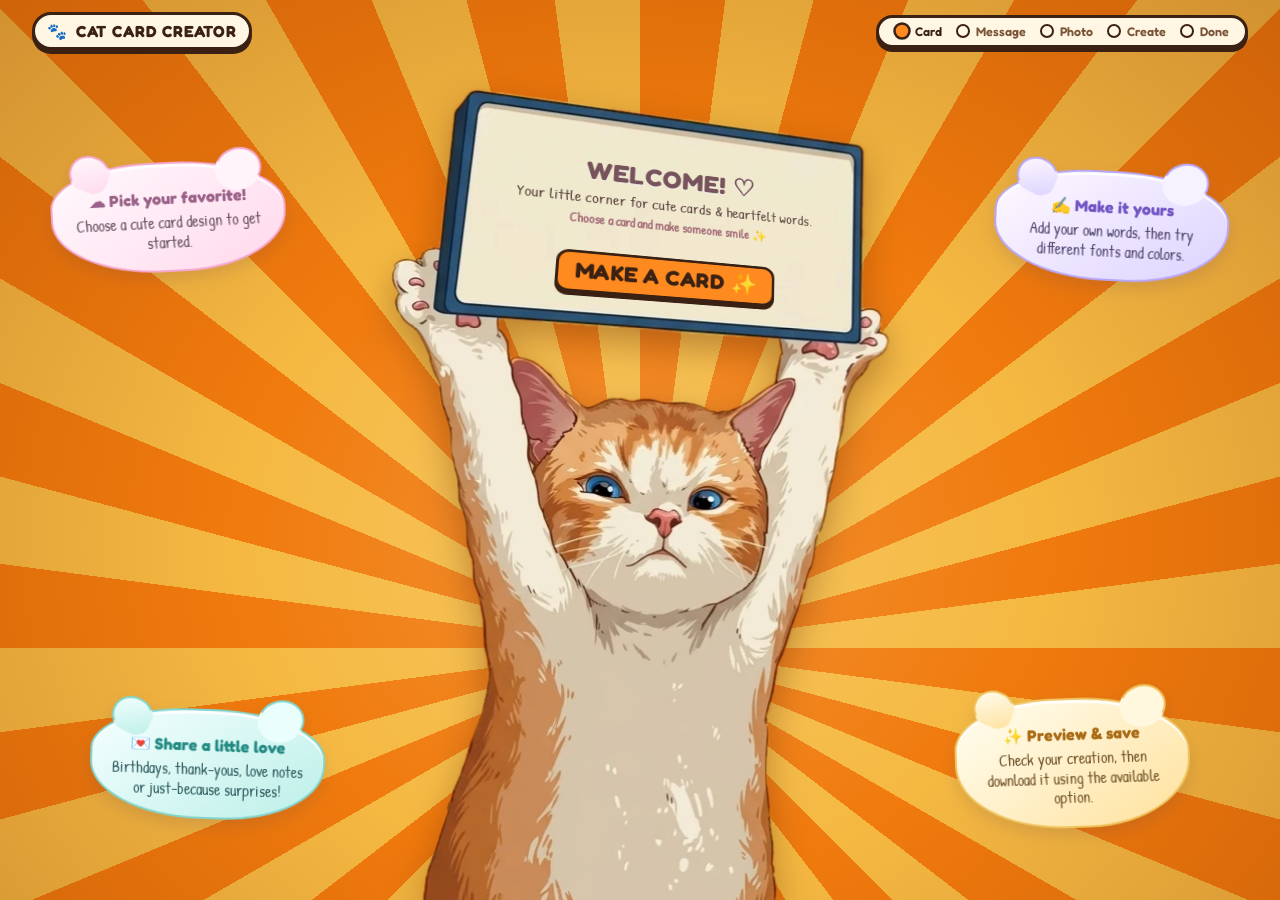
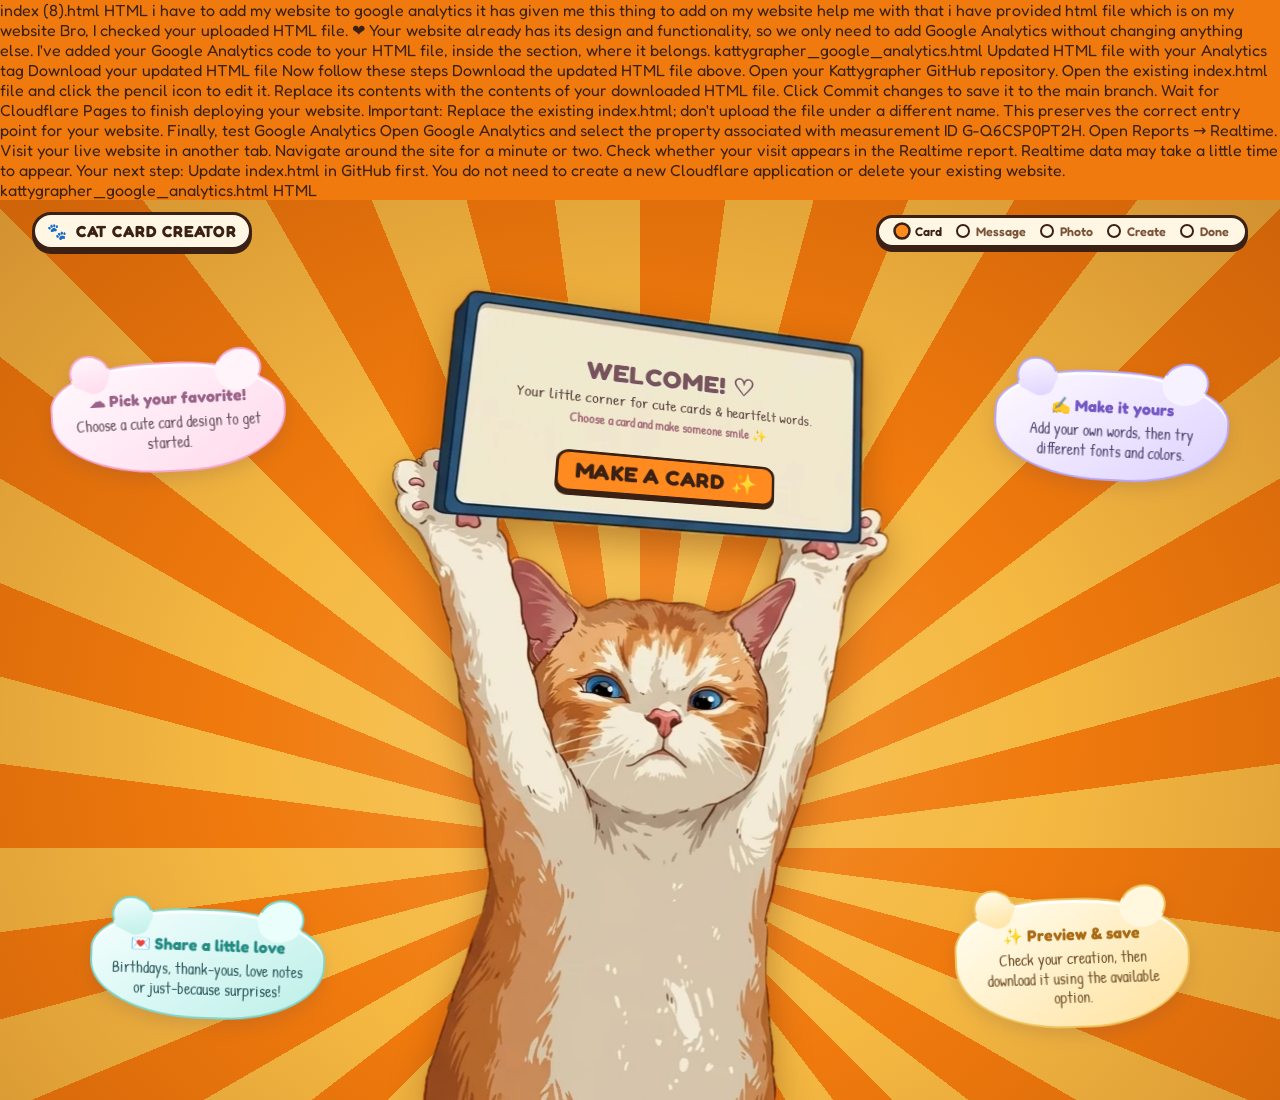
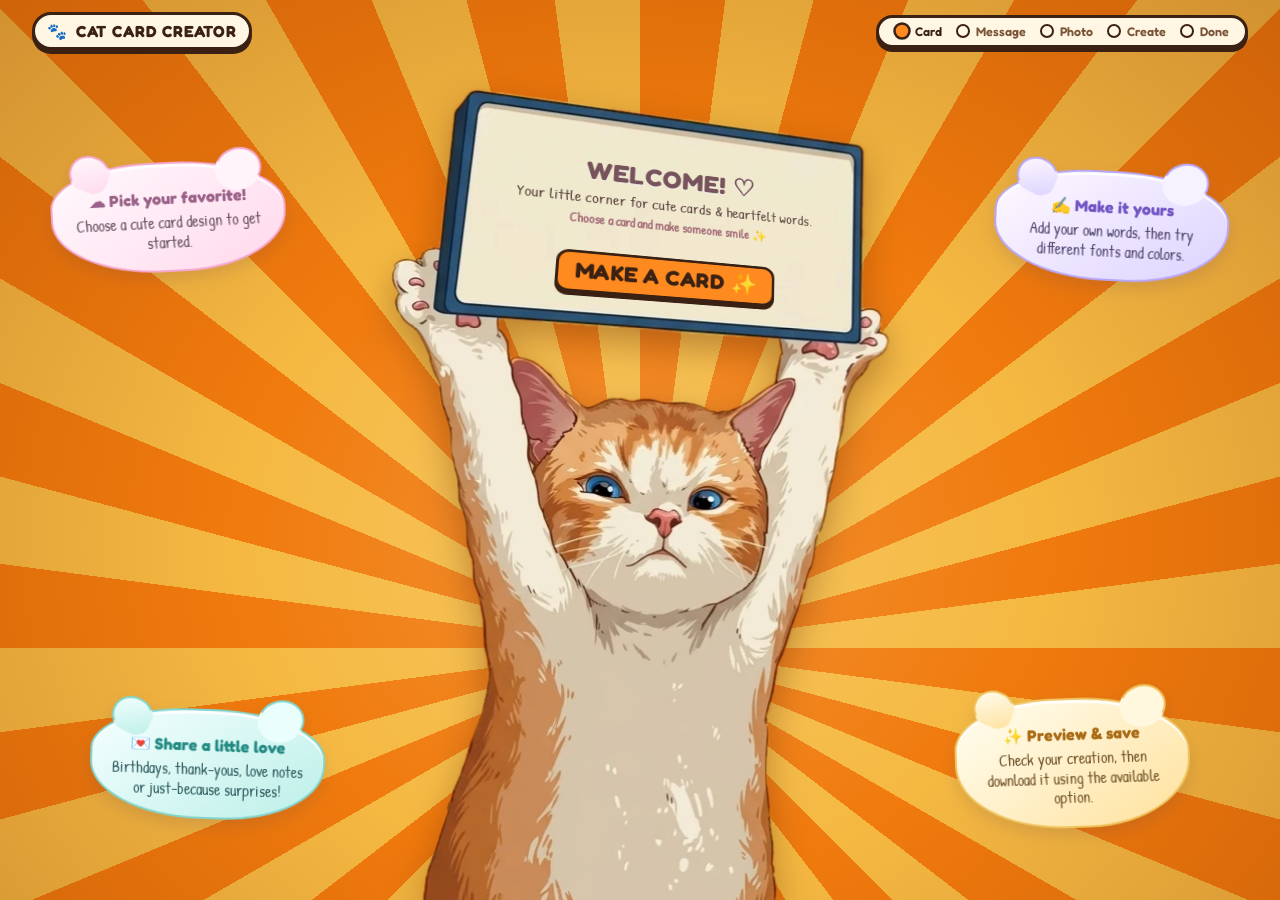
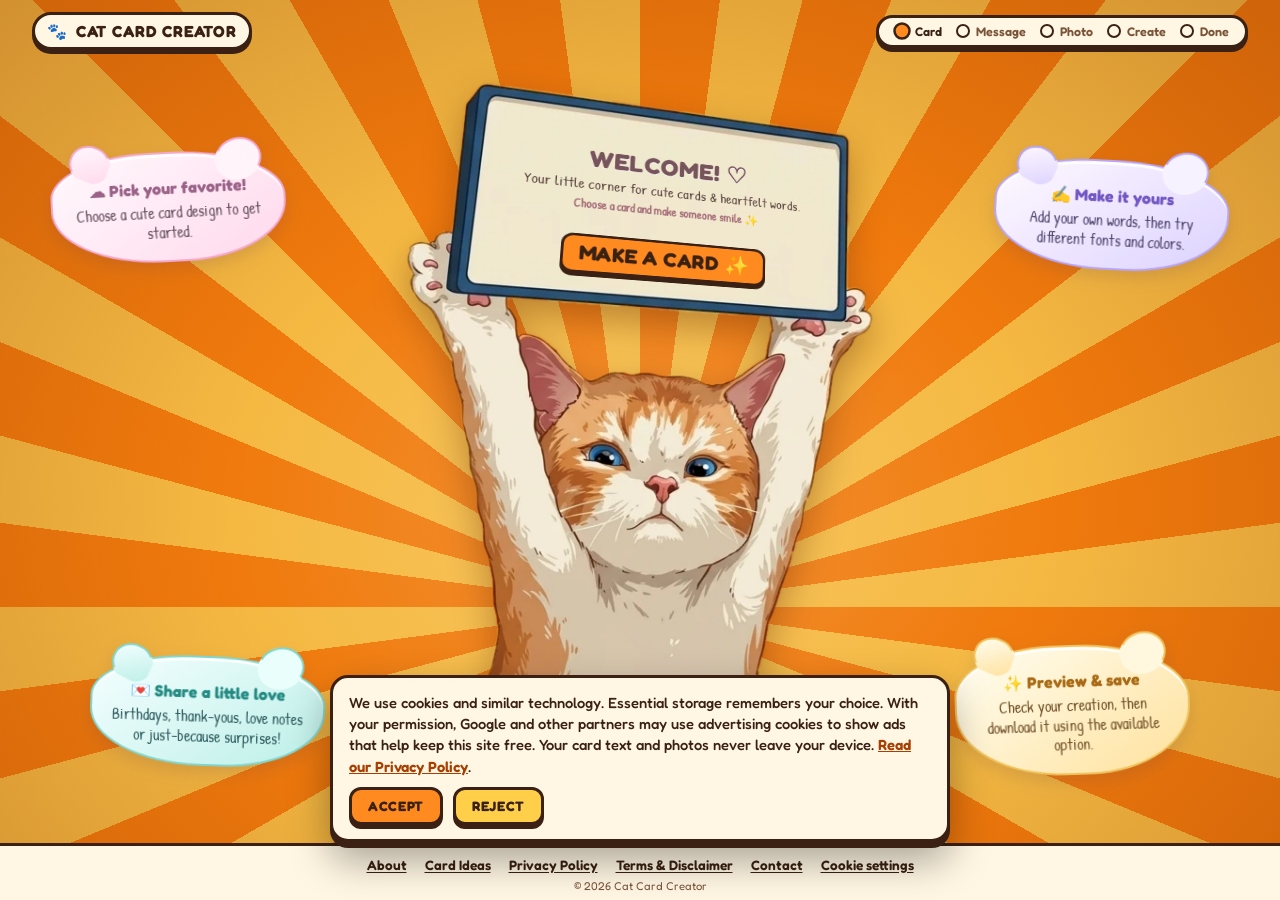
